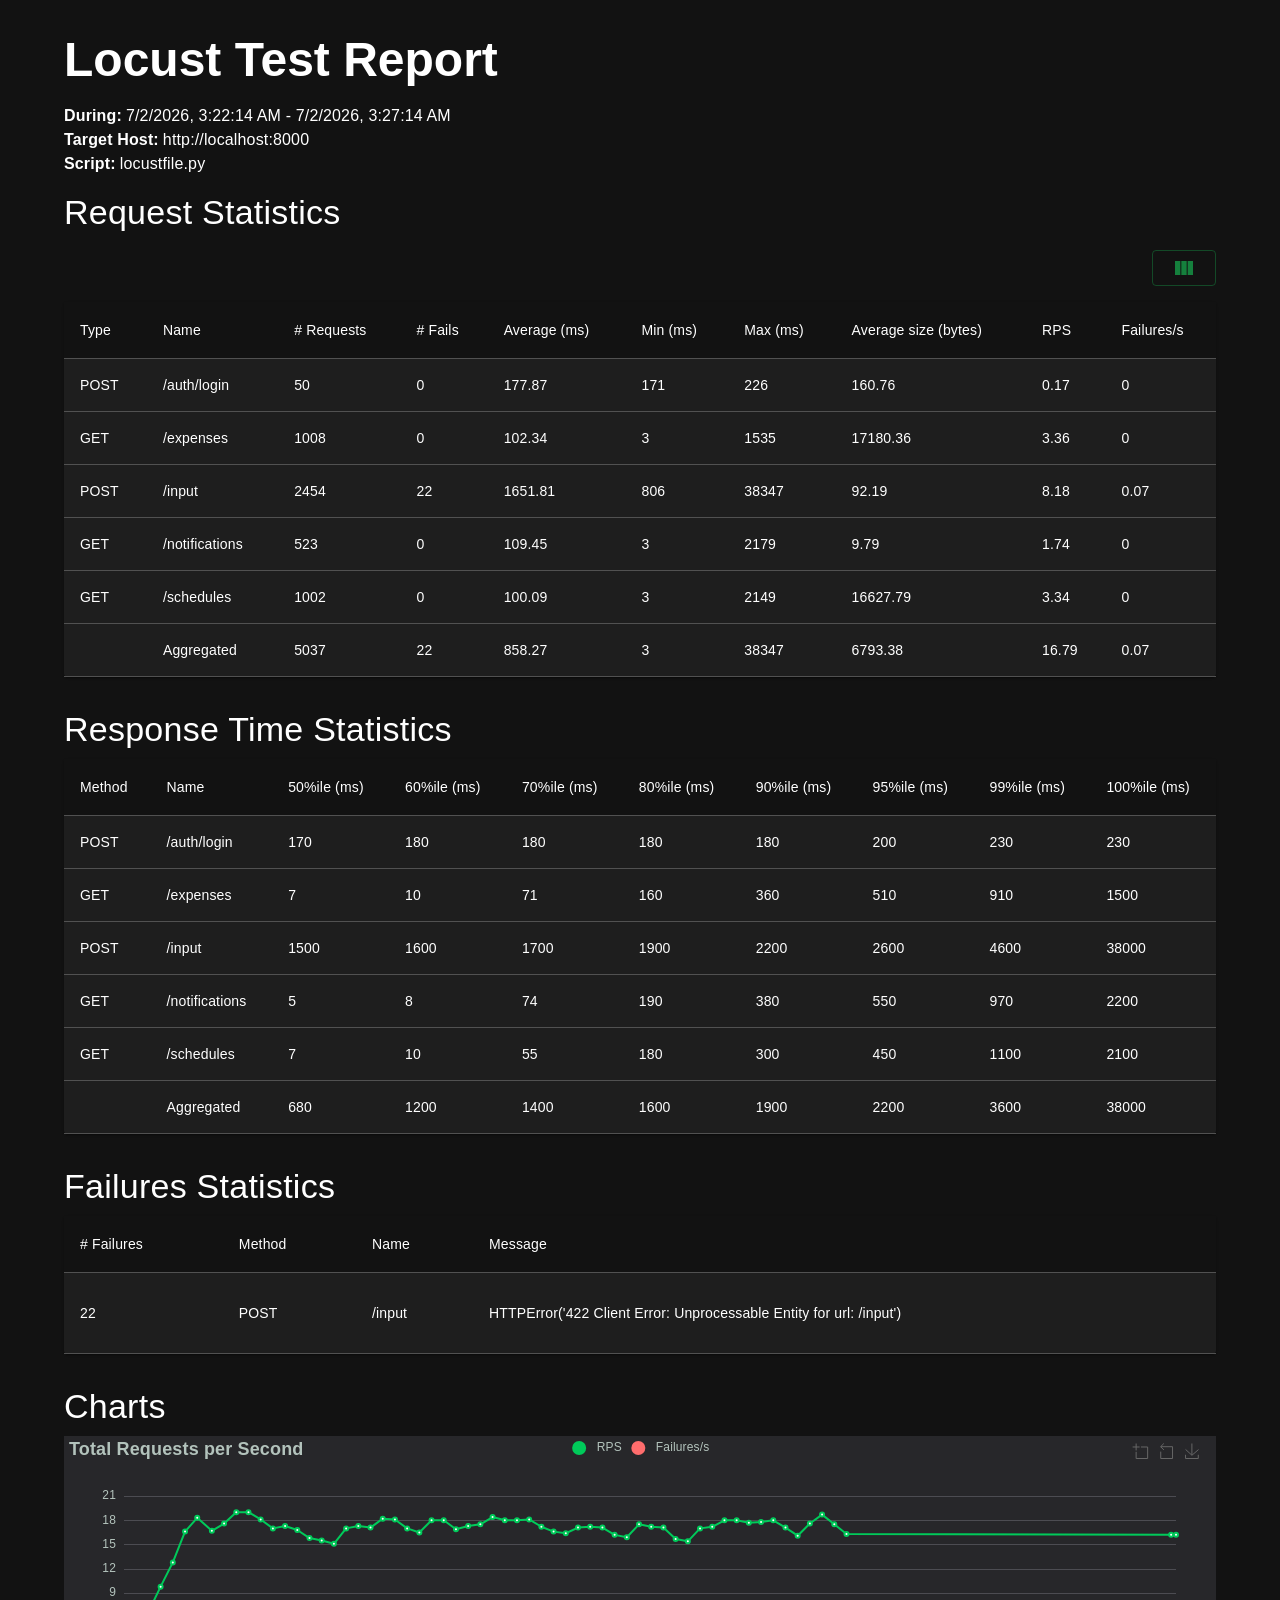
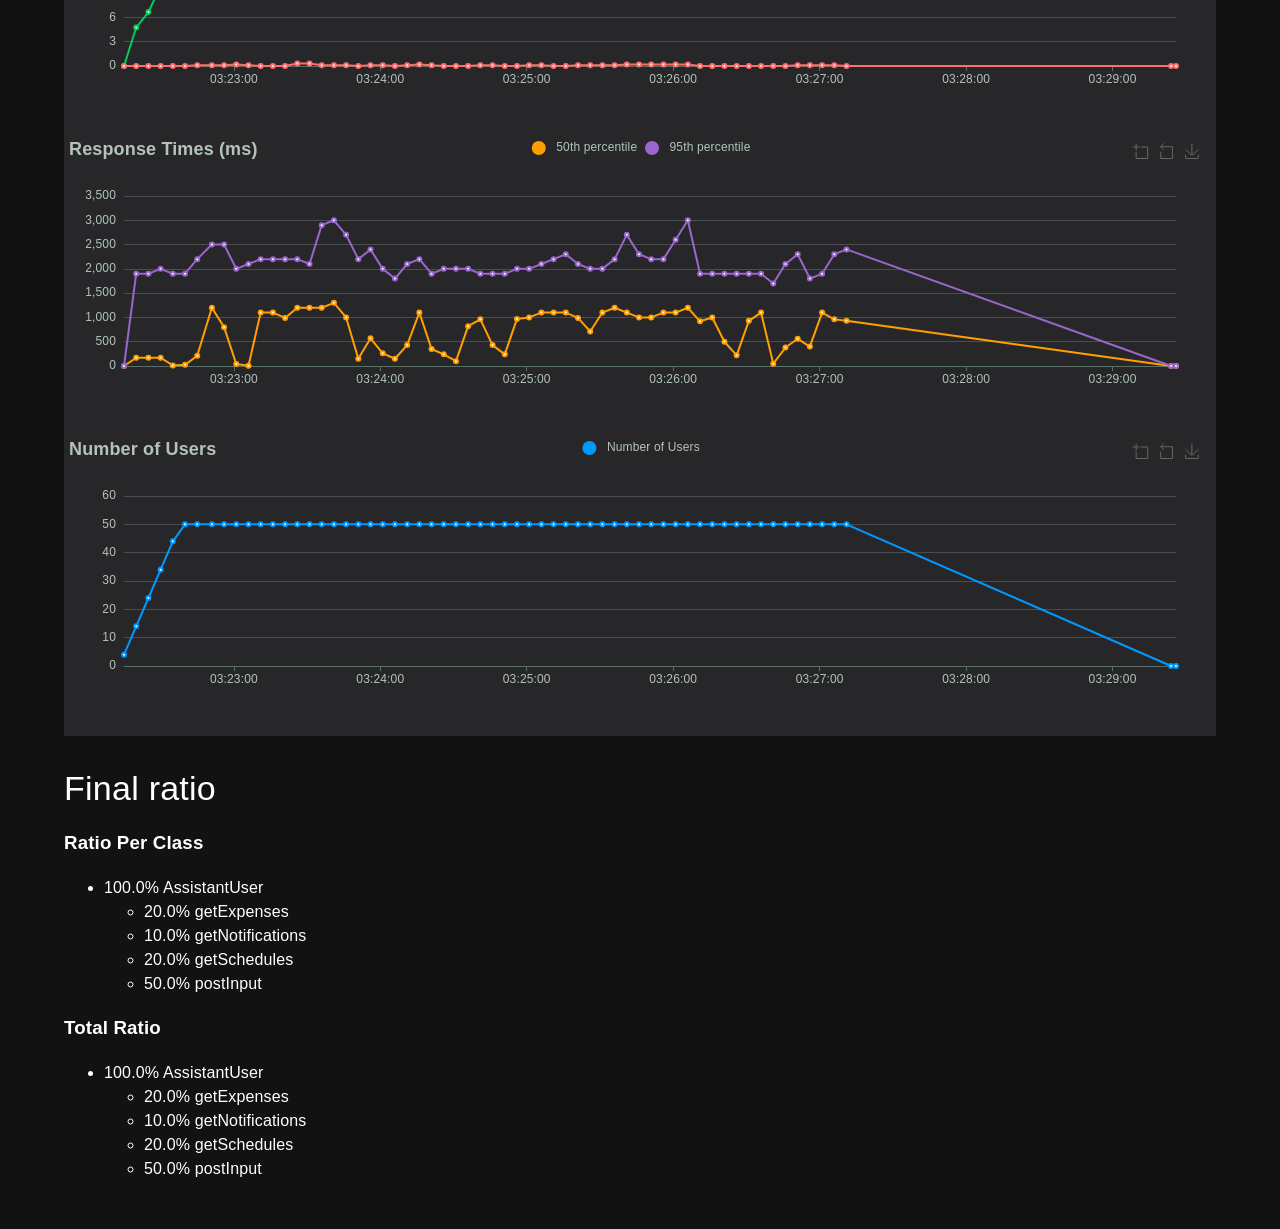
==== loadtest/results/baseline_random/no_cache/report.html @ c5173a6a "test: add baseline_random no_cache results and refactor test structure" ====
<!DOCTYPE html>
<html lang="en">
  
  <head>
    <meta charset="utf-8" />
    <link rel="shortcut icon" href="../../assets/favicon-light.png" media="(prefers-color-scheme: light)">
    <link rel="shortcut icon" href="../../assets/favicon-dark.png" media="(prefers-color-scheme: dark)">
    <meta name="viewport" content="width=device-width, initial-scale=1" />
    <meta name="theme-color" content="#000000" />

    <title>Locust</title>
    <script type="module" crossorigin>function jW(e,t){for(var r=0;r<t.length;r++){const n=t[r];if(typeof n!="string"&&!Array.isArray(n)){for(const i in n)if(i!=="default"&&!(i in e)){const a=Object.getOwnPropertyDescriptor(n,i);a&&Object.defineProperty(e,i,a.get?a:{enumerable:!0,get:()=>n[i]})}}}return Object.freeze(Object.defineProperty(e,Symbol.toStringTag,{value:"Module"}))}(function(){const t=document.createElement("link").relList;if(t&&t.supports&&t.supports("modulepreload"))return;for(const i of document.querySelectorAll('link[rel="modulepreload"]'))n(i);new MutationObserver(i=>{for(const a of i)if(a.type==="childList")for(const o of a.addedNodes)o.tagName==="LINK"&&o.rel==="modulepreload"&&n(o)}).observe(document,{childList:!0,subtree:!0});function r(i){const a={};return i.integrity&&(a.integrity=i.integrity),i.referrerPolicy&&(a.referrerPolicy=i.referrerPolicy),i.crossOrigin==="use-credentials"?a.credentials="include":i.crossOrigin==="anonymous"?a.credentials="omit":a.credentials="same-origin",a}function n(i){if(i.ep)return;i.ep=!0;const a=r(i);fetch(i.href,a)}})();function ym(e){return e&&e.__esModule&&Object.prototype.hasOwnProperty.call(e,"default")?e.default:e}function YW(e){if(e.__esModule)return e;var t=e.default;if(typeof t=="function"){var r=function n(){return this instanceof n?Reflect.construct(t,arguments,this.constructor):t.apply(this,arguments)};r.prototype=t.prototype}else r={};return Object.defineProperty(r,"__esModule",{value:!0}),Object.keys(e).forEach(function(n){var i=Object.getOwnPropertyDescriptor(e,n);Object.defineProperty(r,n,i.get?i:{enumerable:!0,get:function(){return e[n]}})}),r}var Fz={exports:{}},mm={},Vz={exports:{}},je={};/**
 * @license React
 * react.production.min.js
 *
 * Copyright (c) Facebook, Inc. and its affiliates.
 *
 * This source code is licensed under the MIT license found in the
 * LICENSE file in the root directory of this source tree.
 */var Gd=Symbol.for("react.element"),XW=Symbol.for("react.portal"),ZW=Symbol.for("react.fragment"),KW=Symbol.for("react.strict_mode"),qW=Symbol.for("react.profiler"),QW=Symbol.for("react.provider"),JW=Symbol.for("react.context"),e8=Symbol.for("react.forward_ref"),t8=Symbol.for("react.suspense"),r8=Symbol.for("react.memo"),n8=Symbol.for("react.lazy"),kM=Symbol.iterator;function i8(e){return e===null||typeof e!="object"?null:(e=kM&&e[kM]||e["@@iterator"],typeof e=="function"?e:null)}var Gz={isMounted:function(){return!1},enqueueForceUpdate:function(){},enqueueReplaceState:function(){},enqueueSetState:function(){}},$z=Object.assign,Hz={};function zc(e,t,r){this.props=e,this.context=t,this.refs=Hz,this.updater=r||Gz}zc.prototype.isReactComponent={};zc.prototype.setState=function(e,t){if(typeof e!="object"&&typeof e!="function"&&e!=null)throw Error("setState(...): takes an object of state variables to update or a function which returns an object of state variables.");this.updater.enqueueSetState(this,e,t,"setState")};zc.prototype.forceUpdate=function(e){this.updater.enqueueForceUpdate(this,e,"forceUpdate")};function Wz(){}Wz.prototype=zc.prototype;function OC(e,t,r){this.props=e,this.context=t,this.refs=Hz,this.updater=r||Gz}var NC=OC.prototype=new Wz;NC.constructor=OC;$z(NC,zc.prototype);NC.isPureReactComponent=!0;var PM=Array.isArray,Uz=Object.prototype.hasOwnProperty,zC={current:null},jz={key:!0,ref:!0,__self:!0,__source:!0};function Yz(e,t,r){var n,i={},a=null,o=null;if(t!=null)for(n in t.ref!==void 0&&(o=t.ref),t.key!==void 0&&(a=""+t.key),t)Uz.call(t,n)&&!jz.hasOwnProperty(n)&&(i[n]=t[n]);var s=arguments.length-2;if(s===1)i.children=r;else if(1<s){for(var l=Array(s),u=0;u<s;u++)l[u]=arguments[u+2];i.children=l}if(e&&e.defaultProps)for(n in s=e.defaultProps,s)i[n]===void 0&&(i[n]=s[n]);return{$$typeof:Gd,type:e,key:a,ref:o,props:i,_owner:zC.current}}function a8(e,t){return{$$typeof:Gd,type:e.type,key:t,ref:e.ref,props:e.props,_owner:e._owner}}function BC(e){return typeof e=="object"&&e!==null&&e.$$typeof===Gd}function o8(e){var t={"=":"=0",":":"=2"};return"$"+e.replace(/[=:]/g,function(r){return t[r]})}var IM=/\/+/g;function t1(e,t){return typeof e=="object"&&e!==null&&e.key!=null?o8(""+e.key):t.toString(36)}function Zv(e,t,r,n,i){var a=typeof e;(a==="undefined"||a==="boolean")&&(e=null);var o=!1;if(e===null)o=!0;else switch(a){case"string":case"number":o=!0;break;case"object":switch(e.$$typeof){case Gd:case XW:o=!0}}if(o)return o=e,i=i(o),e=n===""?"."+t1(o,0):n,PM(i)?(r="",e!=null&&(r=e.replace(IM,"$&/")+"/"),Zv(i,t,r,"",function(u){return u})):i!=null&&(BC(i)&&(i=a8(i,r+(!i.key||o&&o.key===i.key?"":(""+i.key).replace(IM,"$&/")+"/")+e)),t.push(i)),1;if(o=0,n=n===""?".":n+":",PM(e))for(var s=0;s<e.length;s++){a=e[s];var l=n+t1(a,s);o+=Zv(a,t,r,l,i)}else if(l=i8(e),typeof l=="function")for(e=l.call(e),s=0;!(a=e.next()).done;)a=a.value,l=n+t1(a,s++),o+=Zv(a,t,r,l,i);else if(a==="object")throw t=String(e),Error("Objects are not valid as a React child (found: "+(t==="[object Object]"?"object with keys {"+Object.keys(e).join(", ")+"}":t)+"). If you meant to render a collection of children, use an array instead.");return o}function Sp(e,t,r){if(e==null)return e;var n=[],i=0;return Zv(e,n,"","",function(a){return t.call(r,a,i++)}),n}function s8(e){if(e._status===-1){var t=e._result;t=t(),t.then(function(r){(e._status===0||e._status===-1)&&(e._status=1,e._result=r)},function(r){(e._status===0||e._status===-1)&&(e._status=2,e._result=r)}),e._status===-1&&(e._status=0,e._result=t)}if(e._status===1)return e._result.default;throw e._result}var jr={current:null},Kv={transition:null},l8={ReactCurrentDispatcher:jr,ReactCurrentBatchConfig:Kv,ReactCurrentOwner:zC};function Xz(){throw Error("act(...) is not supported in production builds of React.")}je.Children={map:Sp,forEach:function(e,t,r){Sp(e,function(){t.apply(this,arguments)},r)},count:function(e){var t=0;return Sp(e,function(){t++}),t},toArray:function(e){return Sp(e,function(t){return t})||[]},only:function(e){if(!BC(e))throw Error("React.Children.only expected to receive a single React element child.");return e}};je.Component=zc;je.Fragment=ZW;je.Profiler=qW;je.PureComponent=OC;je.StrictMode=KW;je.Suspense=t8;je.__SECRET_INTERNALS_DO_NOT_USE_OR_YOU_WILL_BE_FIRED=l8;je.act=Xz;je.cloneElement=function(e,t,r){if(e==null)throw Error("React.cloneElement(...): The argument must be a React element, but you passed "+e+".");var n=$z({},e.props),i=e.key,a=e.ref,o=e._owner;if(t!=null){if(t.ref!==void 0&&(a=t.ref,o=zC.current),t.key!==void 0&&(i=""+t.key),e.type&&e.type.defaultProps)var s=e.type.defaultProps;for(l in t)Uz.call(t,l)&&!jz.hasOwnProperty(l)&&(n[l]=t[l]===void 0&&s!==void 0?s[l]:t[l])}var l=arguments.length-2;if(l===1)n.children=r;else if(1<l){s=Array(l);for(var u=0;u<l;u++)s[u]=arguments[u+2];n.children=s}return{$$typeof:Gd,type:e.type,key:i,ref:a,props:n,_owner:o}};je.createContext=function(e){return e={$$typeof:JW,_currentValue:e,_currentValue2:e,_threadCount:0,Provider:null,Consumer:null,_defaultValue:null,_globalName:null},e.Provider={$$typeof:QW,_context:e},e.Consumer=e};je.createElement=Yz;je.createFactory=function(e){var t=Yz.bind(null,e);return t.type=e,t};je.createRef=function(){return{current:null}};je.forwardRef=function(e){return{$$typeof:e8,render:e}};je.isValidElement=BC;je.lazy=function(e){return{$$typeof:n8,_payload:{_status:-1,_result:e},_init:s8}};je.memo=function(e,t){return{$$typeof:r8,type:e,compare:t===void 0?null:t}};je.startTransition=function(e){var t=Kv.transition;Kv.transition={};try{e()}finally{Kv.transition=t}};je.unstable_act=Xz;je.useCallback=function(e,t){return jr.current.useCallback(e,t)};je.useContext=function(e){return jr.current.useContext(e)};je.useDebugValue=function(){};je.useDeferredValue=function(e){return jr.current.useDeferredValue(e)};je.useEffect=function(e,t){return jr.current.useEffect(e,t)};je.useId=function(){return jr.current.useId()};je.useImperativeHandle=function(e,t,r){return jr.current.useImperativeHandle(e,t,r)};je.useInsertionEffect=function(e,t){return jr.current.useInsertionEffect(e,t)};je.useLayoutEffect=function(e,t){return jr.current.useLayoutEffect(e,t)};je.useMemo=function(e,t){return jr.current.useMemo(e,t)};je.useReducer=function(e,t,r){return jr.current.useReducer(e,t,r)};je.useRef=function(e){return jr.current.useRef(e)};je.useState=function(e){return jr.current.useState(e)};je.useSyncExternalStore=function(e,t,r){return jr.current.useSyncExternalStore(e,t,r)};je.useTransition=function(){return jr.current.useTransition()};je.version="18.3.1";Vz.exports=je;var F=Vz.exports;const bi=ym(F),$h=jW({__proto__:null,default:bi},[F]);/**
 * @license React
 * react-jsx-runtime.production.min.js
 *
 * Copyright (c) Facebook, Inc. and its affiliates.
 *
 * This source code is licensed under the MIT license found in the
 * LICENSE file in the root directory of this source tree.
 */var u8=F,c8=Symbol.for("react.element"),f8=Symbol.for("react.fragment"),h8=Object.prototype.hasOwnProperty,d8=u8.__SECRET_INTERNALS_DO_NOT_USE_OR_YOU_WILL_BE_FIRED.ReactCurrentOwner,p8={key:!0,ref:!0,__self:!0,__source:!0};function Zz(e,t,r){var n,i={},a=null,o=null;r!==void 0&&(a=""+r),t.key!==void 0&&(a=""+t.key),t.ref!==void 0&&(o=t.ref);for(n in t)h8.call(t,n)&&!p8.hasOwnProperty(n)&&(i[n]=t[n]);if(e&&e.defaultProps)for(n in t=e.defaultProps,t)i[n]===void 0&&(i[n]=t[n]);return{$$typeof:c8,type:e,key:a,ref:o,props:i,_owner:d8.current}}mm.Fragment=f8;mm.jsx=Zz;mm.jsxs=Zz;Fz.exports=mm;var H=Fz.exports,bS={},Kz={exports:{}},Ln={},qz={exports:{}},Qz={};/**
 * @license React
 * scheduler.production.min.js
 *
 * Copyright (c) Facebook, Inc. and its affiliates.
 *
 * This source code is licensed under the MIT license found in the
 * LICENSE file in the root directory of this source tree.
 */(function(e){function t(O,B){var I=O.length;O.push(B);e:for(;0<I;){var G=I-1>>>1,U=O[G];if(0<i(U,B))O[G]=B,O[I]=U,I=G;else break e}}function r(O){return O.length===0?null:O[0]}function n(O){if(O.length===0)return null;var B=O[0],I=O.pop();if(I!==B){O[0]=I;e:for(var G=0,U=O.length,N=U>>>1;G<N;){var Z=2*(G+1)-1,oe=O[Z],te=Z+1,fe=O[te];if(0>i(oe,I))te<U&&0>i(fe,oe)?(O[G]=fe,O[te]=I,G=te):(O[G]=oe,O[Z]=I,G=Z);else if(te<U&&0>i(fe,I))O[G]=fe,O[te]=I,G=te;else break e}}return B}function i(O,B){var I=O.sortIndex-B.sortIndex;return I!==0?I:O.id-B.id}if(typeof performance=="object"&&typeof performance.now=="function"){var a=performance;e.unstable_now=function(){return a.now()}}else{var o=Date,s=o.now();e.unstable_now=function(){return o.now()-s}}var l=[],u=[],c=1,f=null,h=3,d=!1,p=!1,v=!1,g=typeof setTimeout=="function"?setTimeout:null,y=typeof clearTimeout=="function"?clearTimeout:null,m=typeof setImmediate<"u"?setImmediate:null;typeof navigator<"u"&&navigator.scheduling!==void 0&&navigator.scheduling.isInputPending!==void 0&&navigator.scheduling.isInputPending.bind(navigator.scheduling);function _(O){for(var B=r(u);B!==null;){if(B.callback===null)n(u);else if(B.startTime<=O)n(u),B.sortIndex=B.expirationTime,t(l,B);else break;B=r(u)}}function x(O){if(v=!1,_(O),!p)if(r(l)!==null)p=!0,R(w);else{var B=r(u);B!==null&&z(x,B.startTime-O)}}function w(O,B){p=!1,v&&(v=!1,y(C),C=-1),d=!0;var I=h;try{for(_(B),f=r(l);f!==null&&(!(f.expirationTime>B)||O&&!M());){var G=f.callback;if(typeof G=="function"){f.callback=null,h=f.priorityLevel;var U=G(f.expirationTime<=B);B=e.unstable_now(),typeof U=="function"?f.callback=U:f===r(l)&&n(l),_(B)}else n(l);f=r(l)}if(f!==null)var N=!0;else{var Z=r(u);Z!==null&&z(x,Z.startTime-B),N=!1}return N}finally{f=null,h=I,d=!1}}var S=!1,b=null,C=-1,T=5,A=-1;function M(){return!(e.unstable_now()-A<T)}function k(){if(b!==null){var O=e.unstable_now();A=O;var B=!0;try{B=b(!0,O)}finally{B?P():(S=!1,b=null)}}else S=!1}var P;if(typeof m=="function")P=function(){m(k)};else if(typeof MessageChannel<"u"){var L=new MessageChannel,E=L.port2;L.port1.onmessage=k,P=function(){E.postMessage(null)}}else P=function(){g(k,0)};function R(O){b=O,S||(S=!0,P())}function z(O,B){C=g(function(){O(e.unstable_now())},B)}e.unstable_IdlePriority=5,e.unstable_ImmediatePriority=1,e.unstable_LowPriority=4,e.unstable_NormalPriority=3,e.unstable_Profiling=null,e.unstable_UserBlockingPriority=2,e.unstable_cancelCallback=function(O){O.callback=null},e.unstable_continueExecution=function(){p||d||(p=!0,R(w))},e.unstable_forceFrameRate=function(O){0>O||125<O?console.error("forceFrameRate takes a positive int between 0 and 125, forcing frame rates higher than 125 fps is not supported"):T=0<O?Math.floor(1e3/O):5},e.unstable_getCurrentPriorityLevel=function(){return h},e.unstable_getFirstCallbackNode=function(){return r(l)},e.unstable_next=function(O){switch(h){case 1:case 2:case 3:var B=3;break;default:B=h}var I=h;h=B;try{return O()}finally{h=I}},e.unstable_pauseExecution=function(){},e.unstable_requestPaint=function(){},e.unstable_runWithPriority=function(O,B){switch(O){case 1:case 2:case 3:case 4:case 5:break;default:O=3}var I=h;h=O;try{return B()}finally{h=I}},e.unstable_scheduleCallback=function(O,B,I){var G=e.unstable_now();switch(typeof I=="object"&&I!==null?(I=I.delay,I=typeof I=="number"&&0<I?G+I:G):I=G,O){case 1:var U=-1;break;case 2:U=250;break;case 5:U=1073741823;break;case 4:U=1e4;break;default:U=5e3}return U=I+U,O={id:c++,callback:B,priorityLevel:O,startTime:I,expirationTime:U,sortIndex:-1},I>G?(O.sortIndex=I,t(u,O),r(l)===null&&O===r(u)&&(v?(y(C),C=-1):v=!0,z(x,I-G))):(O.sortIndex=U,t(l,O),p||d||(p=!0,R(w))),O},e.unstable_shouldYield=M,e.unstable_wrapCallback=function(O){var B=h;return function(){var I=h;h=B;try{return O.apply(this,arguments)}finally{h=I}}}})(Qz);qz.exports=Qz;var v8=qz.exports;/**
 * @license React
 * react-dom.production.min.js
 *
 * Copyright (c) Facebook, Inc. and its affiliates.
 *
 * This source code is licensed under the MIT license found in the
 * LICENSE file in the root directory of this source tree.
 */var g8=F,Pn=v8;function Q(e){for(var t="https://reactjs.org/docs/error-decoder.html?invariant="+e,r=1;r<arguments.length;r++)t+="&args[]="+encodeURIComponent(arguments[r]);return"Minified React error #"+e+"; visit "+t+" for the full message or use the non-minified dev environment for full errors and additional helpful warnings."}var Jz=new Set,Hh={};function Vl(e,t){dc(e,t),dc(e+"Capture",t)}function dc(e,t){for(Hh[e]=t,e=0;e<t.length;e++)Jz.add(t[e])}var Ha=!(typeof window>"u"||typeof window.document>"u"||typeof window.document.createElement>"u"),CS=Object.prototype.hasOwnProperty,y8=/^[:A-Z_a-z\u00C0-\u00D6\u00D8-\u00F6\u00F8-\u02FF\u0370-\u037D\u037F-\u1FFF\u200C-\u200D\u2070-\u218F\u2C00-\u2FEF\u3001-\uD7FF\uF900-\uFDCF\uFDF0-\uFFFD][:A-Z_a-z\u00C0-\u00D6\u00D8-\u00F6\u00F8-\u02FF\u0370-\u037D\u037F-\u1FFF\u200C-\u200D\u2070-\u218F\u2C00-\u2FEF\u3001-\uD7FF\uF900-\uFDCF\uFDF0-\uFFFD\-.0-9\u00B7\u0300-\u036F\u203F-\u2040]*$/,EM={},LM={};function m8(e){return CS.call(LM,e)?!0:CS.call(EM,e)?!1:y8.test(e)?LM[e]=!0:(EM[e]=!0,!1)}function _8(e,t,r,n){if(r!==null&&r.type===0)return!1;switch(typeof t){case"function":case"symbol":return!0;case"boolean":return n?!1:r!==null?!r.acceptsBooleans:(e=e.toLowerCase().slice(0,5),e!=="data-"&&e!=="aria-");default:return!1}}function x8(e,t,r,n){if(t===null||typeof t>"u"||_8(e,t,r,n))return!0;if(n)return!1;if(r!==null)switch(r.type){case 3:return!t;case 4:return t===!1;case 5:return isNaN(t);case 6:return isNaN(t)||1>t}return!1}function Yr(e,t,r,n,i,a,o){this.acceptsBooleans=t===2||t===3||t===4,this.attributeName=n,this.attributeNamespace=i,this.mustUseProperty=r,this.propertyName=e,this.type=t,this.sanitizeURL=a,this.removeEmptyString=o}var mr={};"children dangerouslySetInnerHTML defaultValue defaultChecked innerHTML suppressContentEditableWarning suppressHydrationWarning style".split(" ").forEach(function(e){mr[e]=new Yr(e,0,!1,e,null,!1,!1)});[["acceptCharset","accept-charset"],["className","class"],["htmlFor","for"],["httpEquiv","http-equiv"]].forEach(function(e){var t=e[0];mr[t]=new Yr(t,1,!1,e[1],null,!1,!1)});["contentEditable","draggable","spellCheck","value"].forEach(function(e){mr[e]=new Yr(e,2,!1,e.toLowerCase(),null,!1,!1)});["autoReverse","externalResourcesRequired","focusable","preserveAlpha"].forEach(function(e){mr[e]=new Yr(e,2,!1,e,null,!1,!1)});"allowFullScreen async autoFocus autoPlay controls default defer disabled disablePictureInPicture disableRemotePlayback formNoValidate hidden loop noModule noValidate open playsInline readOnly required reversed scoped seamless itemScope".split(" ").forEach(function(e){mr[e]=new Yr(e,3,!1,e.toLowerCase(),null,!1,!1)});["checked","multiple","muted","selected"].forEach(function(e){mr[e]=new Yr(e,3,!0,e,null,!1,!1)});["capture","download"].forEach(function(e){mr[e]=new Yr(e,4,!1,e,null,!1,!1)});["cols","rows","size","span"].forEach(function(e){mr[e]=new Yr(e,6,!1,e,null,!1,!1)});["rowSpan","start"].forEach(function(e){mr[e]=new Yr(e,5,!1,e.toLowerCase(),null,!1,!1)});var FC=/[\-:]([a-z])/g;function VC(e){return e[1].toUpperCase()}"accent-height alignment-baseline arabic-form baseline-shift cap-height clip-path clip-rule color-interpolation color-interpolation-filters color-profile color-rendering dominant-baseline enable-background fill-opacity fill-rule flood-color flood-opacity font-family font-size font-size-adjust font-stretch font-style font-variant font-weight glyph-name glyph-orientation-horizontal glyph-orientation-vertical horiz-adv-x horiz-origin-x image-rendering letter-spacing lighting-color marker-end marker-mid marker-start overline-position overline-thickness paint-order panose-1 pointer-events rendering-intent shape-rendering stop-color stop-opacity strikethrough-position strikethrough-thickness stroke-dasharray stroke-dashoffset stroke-linecap stroke-linejoin stroke-miterlimit stroke-opacity stroke-width text-anchor text-decoration text-rendering underline-position underline-thickness unicode-bidi unicode-range units-per-em v-alphabetic v-hanging v-ideographic v-mathematical vector-effect vert-adv-y vert-origin-x vert-origin-y word-spacing writing-mode xmlns:xlink x-height".split(" ").forEach(function(e){var t=e.replace(FC,VC);mr[t]=new Yr(t,1,!1,e,null,!1,!1)});"xlink:actuate xlink:arcrole xlink:role xlink:show xlink:title xlink:type".split(" ").forEach(function(e){var t=e.replace(FC,VC);mr[t]=new Yr(t,1,!1,e,"http://www.w3.org/1999/xlink",!1,!1)});["xml:base","xml:lang","xml:space"].forEach(function(e){var t=e.replace(FC,VC);mr[t]=new Yr(t,1,!1,e,"http://www.w3.org/XML/1998/namespace",!1,!1)});["tabIndex","crossOrigin"].forEach(function(e){mr[e]=new Yr(e,1,!1,e.toLowerCase(),null,!1,!1)});mr.xlinkHref=new Yr("xlinkHref",1,!1,"xlink:href","http://www.w3.org/1999/xlink",!0,!1);["src","href","action","formAction"].forEach(function(e){mr[e]=new Yr(e,1,!1,e.toLowerCase(),null,!0,!0)});function GC(e,t,r,n){var i=mr.hasOwnProperty(t)?mr[t]:null;(i!==null?i.type!==0:n||!(2<t.length)||t[0]!=="o"&&t[0]!=="O"||t[1]!=="n"&&t[1]!=="N")&&(x8(t,r,i,n)&&(r=null),n||i===null?m8(t)&&(r===null?e.removeAttribute(t):e.setAttribute(t,""+r)):i.mustUseProperty?e[i.propertyName]=r===null?i.type===3?!1:"":r:(t=i.attributeName,n=i.attributeNamespace,r===null?e.removeAttribute(t):(i=i.type,r=i===3||i===4&&r===!0?"":""+r,n?e.setAttributeNS(n,t,r):e.setAttribute(t,r))))}var ro=g8.__SECRET_INTERNALS_DO_NOT_USE_OR_YOU_WILL_BE_FIRED,wp=Symbol.for("react.element"),Ru=Symbol.for("react.portal"),Ou=Symbol.for("react.fragment"),$C=Symbol.for("react.strict_mode"),TS=Symbol.for("react.profiler"),e5=Symbol.for("react.provider"),t5=Symbol.for("react.context"),HC=Symbol.for("react.forward_ref"),AS=Symbol.for("react.suspense"),MS=Symbol.for("react.suspense_list"),WC=Symbol.for("react.memo"),xo=Symbol.for("react.lazy"),r5=Symbol.for("react.offscreen"),RM=Symbol.iterator;function lf(e){return e===null||typeof e!="object"?null:(e=RM&&e[RM]||e["@@iterator"],typeof e=="function"?e:null)}var Dt=Object.assign,r1;function Zf(e){if(r1===void 0)try{throw Error()}catch(r){var t=r.stack.trim().match(/\n( *(at )?)/);r1=t&&t[1]||""}return`
`+r1+e}var n1=!1;function i1(e,t){if(!e||n1)return"";n1=!0;var r=Error.prepareStackTrace;Error.prepareStackTrace=void 0;try{if(t)if(t=function(){throw Error()},Object.defineProperty(t.prototype,"props",{set:function(){throw Error()}}),typeof Reflect=="object"&&Reflect.construct){try{Reflect.construct(t,[])}catch(u){var n=u}Reflect.construct(e,[],t)}else{try{t.call()}catch(u){n=u}e.call(t.prototype)}else{try{throw Error()}catch(u){n=u}e()}}catch(u){if(u&&n&&typeof u.stack=="string"){for(var i=u.stack.split(`
`),a=n.stack.split(`
`),o=i.length-1,s=a.length-1;1<=o&&0<=s&&i[o]!==a[s];)s--;for(;1<=o&&0<=s;o--,s--)if(i[o]!==a[s]){if(o!==1||s!==1)do if(o--,s--,0>s||i[o]!==a[s]){var l=`
`+i[o].replace(" at new "," at ");return e.displayName&&l.includes("<anonymous>")&&(l=l.replace("<anonymous>",e.displayName)),l}while(1<=o&&0<=s);break}}}finally{n1=!1,Error.prepareStackTrace=r}return(e=e?e.displayName||e.name:"")?Zf(e):""}function S8(e){switch(e.tag){case 5:return Zf(e.type);case 16:return Zf("Lazy");case 13:return Zf("Suspense");case 19:return Zf("SuspenseList");case 0:case 2:case 15:return e=i1(e.type,!1),e;case 11:return e=i1(e.type.render,!1),e;case 1:return e=i1(e.type,!0),e;default:return""}}function DS(e){if(e==null)return null;if(typeof e=="function")return e.displayName||e.name||null;if(typeof e=="string")return e;switch(e){case Ou:return"Fragment";case Ru:return"Portal";case TS:return"Profiler";case $C:return"StrictMode";case AS:return"Suspense";case MS:return"SuspenseList"}if(typeof e=="object")switch(e.$$typeof){case t5:return(e.displayName||"Context")+".Consumer";case e5:return(e._context.displayName||"Context")+".Provider";case HC:var t=e.render;return e=e.displayName,e||(e=t.displayName||t.name||"",e=e!==""?"ForwardRef("+e+")":"ForwardRef"),e;case WC:return t=e.displayName||null,t!==null?t:DS(e.type)||"Memo";case xo:t=e._payload,e=e._init;try{return DS(e(t))}catch{}}return null}function w8(e){var t=e.type;switch(e.tag){case 24:return"Cache";case 9:return(t.displayName||"Context")+".Consumer";case 10:return(t._context.displayName||"Context")+".Provider";case 18:return"DehydratedFragment";case 11:return e=t.render,e=e.displayName||e.name||"",t.displayName||(e!==""?"ForwardRef("+e+")":"ForwardRef");case 7:return"Fragment";case 5:return t;case 4:return"Portal";case 3:return"Root";case 6:return"Text";case 16:return DS(t);case 8:return t===$C?"StrictMode":"Mode";case 22:return"Offscreen";case 12:return"Profiler";case 21:return"Scope";case 13:return"Suspense";case 19:return"SuspenseList";case 25:return"TracingMarker";case 1:case 0:case 17:case 2:case 14:case 15:if(typeof t=="function")return t.displayName||t.name||null;if(typeof t=="string")return t}return null}function Zo(e){switch(typeof e){case"boolean":case"number":case"string":case"undefined":return e;case"object":return e;default:return""}}function n5(e){var t=e.type;return(e=e.nodeName)&&e.toLowerCase()==="input"&&(t==="checkbox"||t==="radio")}function b8(e){var t=n5(e)?"checked":"value",r=Object.getOwnPropertyDescriptor(e.constructor.prototype,t),n=""+e[t];if(!e.hasOwnProperty(t)&&typeof r<"u"&&typeof r.get=="function"&&typeof r.set=="function"){var i=r.get,a=r.set;return Object.defineProperty(e,t,{configurable:!0,get:function(){return i.call(this)},set:function(o){n=""+o,a.call(this,o)}}),Object.defineProperty(e,t,{enumerable:r.enumerable}),{getValue:function(){return n},setValue:function(o){n=""+o},stopTracking:function(){e._valueTracker=null,delete e[t]}}}}function bp(e){e._valueTracker||(e._valueTracker=b8(e))}function i5(e){if(!e)return!1;var t=e._valueTracker;if(!t)return!0;var r=t.getValue(),n="";return e&&(n=n5(e)?e.checked?"true":"false":e.value),e=n,e!==r?(t.setValue(e),!0):!1}function Rg(e){if(e=e||(typeof document<"u"?document:void 0),typeof e>"u")return null;try{return e.activeElement||e.body}catch{return e.body}}function kS(e,t){var r=t.checked;return Dt({},t,{defaultChecked:void 0,defaultValue:void 0,value:void 0,checked:r??e._wrapperState.initialChecked})}function OM(e,t){var r=t.defaultValue==null?"":t.defaultValue,n=t.checked!=null?t.checked:t.defaultChecked;r=Zo(t.value!=null?t.value:r),e._wrapperState={initialChecked:n,initialValue:r,controlled:t.type==="checkbox"||t.type==="radio"?t.checked!=null:t.value!=null}}function a5(e,t){t=t.checked,t!=null&&GC(e,"checked",t,!1)}function PS(e,t){a5(e,t);var r=Zo(t.value),n=t.type;if(r!=null)n==="number"?(r===0&&e.value===""||e.value!=r)&&(e.value=""+r):e.value!==""+r&&(e.value=""+r);else if(n==="submit"||n==="reset"){e.removeAttribute("value");return}t.hasOwnProperty("value")?IS(e,t.type,r):t.hasOwnProperty("defaultValue")&&IS(e,t.type,Zo(t.defaultValue)),t.checked==null&&t.defaultChecked!=null&&(e.defaultChecked=!!t.defaultChecked)}function NM(e,t,r){if(t.hasOwnProperty("value")||t.hasOwnProperty("defaultValue")){var n=t.type;if(!(n!=="submit"&&n!=="reset"||t.value!==void 0&&t.value!==null))return;t=""+e._wrapperState.initialValue,r||t===e.value||(e.value=t),e.defaultValue=t}r=e.name,r!==""&&(e.name=""),e.defaultChecked=!!e._wrapperState.initialChecked,r!==""&&(e.name=r)}function IS(e,t,r){(t!=="number"||Rg(e.ownerDocument)!==e)&&(r==null?e.defaultValue=""+e._wrapperState.initialValue:e.defaultValue!==""+r&&(e.defaultValue=""+r))}var Kf=Array.isArray;function Ku(e,t,r,n){if(e=e.options,t){t={};for(var i=0;i<r.length;i++)t["$"+r[i]]=!0;for(r=0;r<e.length;r++)i=t.hasOwnProperty("$"+e[r].value),e[r].selected!==i&&(e[r].selected=i),i&&n&&(e[r].defaultSelected=!0)}else{for(r=""+Zo(r),t=null,i=0;i<e.length;i++){if(e[i].value===r){e[i].selected=!0,n&&(e[i].defaultSelected=!0);return}t!==null||e[i].disabled||(t=e[i])}t!==null&&(t.selected=!0)}}function ES(e,t){if(t.dangerouslySetInnerHTML!=null)throw Error(Q(91));return Dt({},t,{value:void 0,defaultValue:void 0,children:""+e._wrapperState.initialValue})}function zM(e,t){var r=t.value;if(r==null){if(r=t.children,t=t.defaultValue,r!=null){if(t!=null)throw Error(Q(92));if(Kf(r)){if(1<r.length)throw Error(Q(93));r=r[0]}t=r}t==null&&(t=""),r=t}e._wrapperState={initialValue:Zo(r)}}function o5(e,t){var r=Zo(t.value),n=Zo(t.defaultValue);r!=null&&(r=""+r,r!==e.value&&(e.value=r),t.defaultValue==null&&e.defaultValue!==r&&(e.defaultValue=r)),n!=null&&(e.defaultValue=""+n)}function BM(e){var t=e.textContent;t===e._wrapperState.initialValue&&t!==""&&t!==null&&(e.value=t)}function s5(e){switch(e){case"svg":return"http://www.w3.org/2000/svg";case"math":return"http://www.w3.org/1998/Math/MathML";default:return"http://www.w3.org/1999/xhtml"}}function LS(e,t){return e==null||e==="http://www.w3.org/1999/xhtml"?s5(t):e==="http://www.w3.org/2000/svg"&&t==="foreignObject"?"http://www.w3.org/1999/xhtml":e}var Cp,l5=function(e){return typeof MSApp<"u"&&MSApp.execUnsafeLocalFunction?function(t,r,n,i){MSApp.execUnsafeLocalFunction(function(){return e(t,r,n,i)})}:e}(function(e,t){if(e.namespaceURI!=="http://www.w3.org/2000/svg"||"innerHTML"in e)e.innerHTML=t;else{for(Cp=Cp||document.createElement("div"),Cp.innerHTML="<svg>"+t.valueOf().toString()+"</svg>",t=Cp.firstChild;e.firstChild;)e.removeChild(e.firstChild);for(;t.firstChild;)e.appendChild(t.firstChild)}});function Wh(e,t){if(t){var r=e.firstChild;if(r&&r===e.lastChild&&r.nodeType===3){r.nodeValue=t;return}}e.textContent=t}var ph={animationIterationCount:!0,aspectRatio:!0,borderImageOutset:!0,borderImageSlice:!0,borderImageWidth:!0,boxFlex:!0,boxFlexGroup:!0,boxOrdinalGroup:!0,columnCount:!0,columns:!0,flex:!0,flexGrow:!0,flexPositive:!0,flexShrink:!0,flexNegative:!0,flexOrder:!0,gridArea:!0,gridRow:!0,gridRowEnd:!0,gridRowSpan:!0,gridRowStart:!0,gridColumn:!0,gridColumnEnd:!0,gridColumnSpan:!0,gridColumnStart:!0,fontWeight:!0,lineClamp:!0,lineHeight:!0,opacity:!0,order:!0,orphans:!0,tabSize:!0,widows:!0,zIndex:!0,zoom:!0,fillOpacity:!0,floodOpacity:!0,stopOpacity:!0,strokeDasharray:!0,strokeDashoffset:!0,strokeMiterlimit:!0,strokeOpacity:!0,strokeWidth:!0},C8=["Webkit","ms","Moz","O"];Object.keys(ph).forEach(function(e){C8.forEach(function(t){t=t+e.charAt(0).toUpperCase()+e.substring(1),ph[t]=ph[e]})});function u5(e,t,r){return t==null||typeof t=="boolean"||t===""?"":r||typeof t!="number"||t===0||ph.hasOwnProperty(e)&&ph[e]?(""+t).trim():t+"px"}function c5(e,t){e=e.style;for(var r in t)if(t.hasOwnProperty(r)){var n=r.indexOf("--")===0,i=u5(r,t[r],n);r==="float"&&(r="cssFloat"),n?e.setProperty(r,i):e[r]=i}}var T8=Dt({menuitem:!0},{area:!0,base:!0,br:!0,col:!0,embed:!0,hr:!0,img:!0,input:!0,keygen:!0,link:!0,meta:!0,param:!0,source:!0,track:!0,wbr:!0});function RS(e,t){if(t){if(T8[e]&&(t.children!=null||t.dangerouslySetInnerHTML!=null))throw Error(Q(137,e));if(t.dangerouslySetInnerHTML!=null){if(t.children!=null)throw Error(Q(60));if(typeof t.dangerouslySetInnerHTML!="object"||!("__html"in t.dangerouslySetInnerHTML))throw Error(Q(61))}if(t.style!=null&&typeof t.style!="object")throw Error(Q(62))}}function OS(e,t){if(e.indexOf("-")===-1)return typeof t.is=="string";switch(e){case"annotation-xml":case"color-profile":case"font-face":case"font-face-src":case"font-face-uri":case"font-face-format":case"font-face-name":case"missing-glyph":return!1;default:return!0}}var NS=null;function UC(e){return e=e.target||e.srcElement||window,e.correspondingUseElement&&(e=e.correspondingUseElement),e.nodeType===3?e.parentNode:e}var zS=null,qu=null,Qu=null;function FM(e){if(e=Wd(e)){if(typeof zS!="function")throw Error(Q(280));var t=e.stateNode;t&&(t=bm(t),zS(e.stateNode,e.type,t))}}function f5(e){qu?Qu?Qu.push(e):Qu=[e]:qu=e}function h5(){if(qu){var e=qu,t=Qu;if(Qu=qu=null,FM(e),t)for(e=0;e<t.length;e++)FM(t[e])}}function d5(e,t){return e(t)}function p5(){}var a1=!1;function v5(e,t,r){if(a1)return e(t,r);a1=!0;try{return d5(e,t,r)}finally{a1=!1,(qu!==null||Qu!==null)&&(p5(),h5())}}function Uh(e,t){var r=e.stateNode;if(r===null)return null;var n=bm(r);if(n===null)return null;r=n[t];e:switch(t){case"onClick":case"onClickCapture":case"onDoubleClick":case"onDoubleClickCapture":case"onMouseDown":case"onMouseDownCapture":case"onMouseMove":case"onMouseMoveCapture":case"onMouseUp":case"onMouseUpCapture":case"onMouseEnter":(n=!n.disabled)||(e=e.type,n=!(e==="button"||e==="input"||e==="select"||e==="textarea")),e=!n;break e;default:e=!1}if(e)return null;if(r&&typeof r!="function")throw Error(Q(231,t,typeof r));return r}var BS=!1;if(Ha)try{var uf={};Object.defineProperty(uf,"passive",{get:function(){BS=!0}}),window.addEventListener("test",uf,uf),window.removeEventListener("test",uf,uf)}catch{BS=!1}function A8(e,t,r,n,i,a,o,s,l){var u=Array.prototype.slice.call(arguments,3);try{t.apply(r,u)}catch(c){this.onError(c)}}var vh=!1,Og=null,Ng=!1,FS=null,M8={onError:function(e){vh=!0,Og=e}};function D8(e,t,r,n,i,a,o,s,l){vh=!1,Og=null,A8.apply(M8,arguments)}function k8(e,t,r,n,i,a,o,s,l){if(D8.apply(this,arguments),vh){if(vh){var u=Og;vh=!1,Og=null}else throw Error(Q(198));Ng||(Ng=!0,FS=u)}}function Gl(e){var t=e,r=e;if(e.alternate)for(;t.return;)t=t.return;else{e=t;do t=e,t.flags&4098&&(r=t.return),e=t.return;while(e)}return t.tag===3?r:null}function g5(e){if(e.tag===13){var t=e.memoizedState;if(t===null&&(e=e.alternate,e!==null&&(t=e.memoizedState)),t!==null)return t.dehydrated}return null}function VM(e){if(Gl(e)!==e)throw Error(Q(188))}function P8(e){var t=e.alternate;if(!t){if(t=Gl(e),t===null)throw Error(Q(188));return t!==e?null:e}for(var r=e,n=t;;){var i=r.return;if(i===null)break;var a=i.alternate;if(a===null){if(n=i.return,n!==null){r=n;continue}break}if(i.child===a.child){for(a=i.child;a;){if(a===r)return VM(i),e;if(a===n)return VM(i),t;a=a.sibling}throw Error(Q(188))}if(r.return!==n.return)r=i,n=a;else{for(var o=!1,s=i.child;s;){if(s===r){o=!0,r=i,n=a;break}if(s===n){o=!0,n=i,r=a;break}s=s.sibling}if(!o){for(s=a.child;s;){if(s===r){o=!0,r=a,n=i;break}if(s===n){o=!0,n=a,r=i;break}s=s.sibling}if(!o)throw Error(Q(189))}}if(r.alternate!==n)throw Error(Q(190))}if(r.tag!==3)throw Error(Q(188));return r.stateNode.current===r?e:t}function y5(e){return e=P8(e),e!==null?m5(e):null}function m5(e){if(e.tag===5||e.tag===6)return e;for(e=e.child;e!==null;){var t=m5(e);if(t!==null)return t;e=e.sibling}return null}var _5=Pn.unstable_scheduleCallback,GM=Pn.unstable_cancelCallback,I8=Pn.unstable_shouldYield,E8=Pn.unstable_requestPaint,Ft=Pn.unstable_now,L8=Pn.unstable_getCurrentPriorityLevel,jC=Pn.unstable_ImmediatePriority,x5=Pn.unstable_UserBlockingPriority,zg=Pn.unstable_NormalPriority,R8=Pn.unstable_LowPriority,S5=Pn.unstable_IdlePriority,_m=null,la=null;function O8(e){if(la&&typeof la.onCommitFiberRoot=="function")try{la.onCommitFiberRoot(_m,e,void 0,(e.current.flags&128)===128)}catch{}}var Ai=Math.clz32?Math.clz32:B8,N8=Math.log,z8=Math.LN2;function B8(e){return e>>>=0,e===0?32:31-(N8(e)/z8|0)|0}var Tp=64,Ap=4194304;function qf(e){switch(e&-e){case 1:return 1;case 2:return 2;case 4:return 4;case 8:return 8;case 16:return 16;case 32:return 32;case 64:case 128:case 256:case 512:case 1024:case 2048:case 4096:case 8192:case 16384:case 32768:case 65536:case 131072:case 262144:case 524288:case 1048576:case 2097152:return e&4194240;case 4194304:case 8388608:case 16777216:case 33554432:case 67108864:return e&130023424;case 134217728:return 134217728;case 268435456:return 268435456;case 536870912:return 536870912;case 1073741824:return 1073741824;default:return e}}function Bg(e,t){var r=e.pendingLanes;if(r===0)return 0;var n=0,i=e.suspendedLanes,a=e.pingedLanes,o=r&268435455;if(o!==0){var s=o&~i;s!==0?n=qf(s):(a&=o,a!==0&&(n=qf(a)))}else o=r&~i,o!==0?n=qf(o):a!==0&&(n=qf(a));if(n===0)return 0;if(t!==0&&t!==n&&!(t&i)&&(i=n&-n,a=t&-t,i>=a||i===16&&(a&4194240)!==0))return t;if(n&4&&(n|=r&16),t=e.entangledLanes,t!==0)for(e=e.entanglements,t&=n;0<t;)r=31-Ai(t),i=1<<r,n|=e[r],t&=~i;return n}function F8(e,t){switch(e){case 1:case 2:case 4:return t+250;case 8:case 16:case 32:case 64:case 128:case 256:case 512:case 1024:case 2048:case 4096:case 8192:case 16384:case 32768:case 65536:case 131072:case 262144:case 524288:case 1048576:case 2097152:return t+5e3;case 4194304:case 8388608:case 16777216:case 33554432:case 67108864:return-1;case 134217728:case 268435456:case 536870912:case 1073741824:return-1;default:return-1}}function V8(e,t){for(var r=e.suspendedLanes,n=e.pingedLanes,i=e.expirationTimes,a=e.pendingLanes;0<a;){var o=31-Ai(a),s=1<<o,l=i[o];l===-1?(!(s&r)||s&n)&&(i[o]=F8(s,t)):l<=t&&(e.expiredLanes|=s),a&=~s}}function VS(e){return e=e.pendingLanes&-1073741825,e!==0?e:e&1073741824?1073741824:0}function w5(){var e=Tp;return Tp<<=1,!(Tp&4194240)&&(Tp=64),e}function o1(e){for(var t=[],r=0;31>r;r++)t.push(e);return t}function $d(e,t,r){e.pendingLanes|=t,t!==536870912&&(e.suspendedLanes=0,e.pingedLanes=0),e=e.eventTimes,t=31-Ai(t),e[t]=r}function G8(e,t){var r=e.pendingLanes&~t;e.pendingLanes=t,e.suspendedLanes=0,e.pingedLanes=0,e.expiredLanes&=t,e.mutableReadLanes&=t,e.entangledLanes&=t,t=e.entanglements;var n=e.eventTimes;for(e=e.expirationTimes;0<r;){var i=31-Ai(r),a=1<<i;t[i]=0,n[i]=-1,e[i]=-1,r&=~a}}function YC(e,t){var r=e.entangledLanes|=t;for(e=e.entanglements;r;){var n=31-Ai(r),i=1<<n;i&t|e[n]&t&&(e[n]|=t),r&=~i}}var ct=0;function b5(e){return e&=-e,1<e?4<e?e&268435455?16:536870912:4:1}var C5,XC,T5,A5,M5,GS=!1,Mp=[],zo=null,Bo=null,Fo=null,jh=new Map,Yh=new Map,Co=[],$8="mousedown mouseup touchcancel touchend touchstart auxclick dblclick pointercancel pointerdown pointerup dragend dragstart drop compositionend compositionstart keydown keypress keyup input textInput copy cut paste click change contextmenu reset submit".split(" ");function $M(e,t){switch(e){case"focusin":case"focusout":zo=null;break;case"dragenter":case"dragleave":Bo=null;break;case"mouseover":case"mouseout":Fo=null;break;case"pointerover":case"pointerout":jh.delete(t.pointerId);break;case"gotpointercapture":case"lostpointercapture":Yh.delete(t.pointerId)}}function cf(e,t,r,n,i,a){return e===null||e.nativeEvent!==a?(e={blockedOn:t,domEventName:r,eventSystemFlags:n,nativeEvent:a,targetContainers:[i]},t!==null&&(t=Wd(t),t!==null&&XC(t)),e):(e.eventSystemFlags|=n,t=e.targetContainers,i!==null&&t.indexOf(i)===-1&&t.push(i),e)}function H8(e,t,r,n,i){switch(t){case"focusin":return zo=cf(zo,e,t,r,n,i),!0;case"dragenter":return Bo=cf(Bo,e,t,r,n,i),!0;case"mouseover":return Fo=cf(Fo,e,t,r,n,i),!0;case"pointerover":var a=i.pointerId;return jh.set(a,cf(jh.get(a)||null,e,t,r,n,i)),!0;case"gotpointercapture":return a=i.pointerId,Yh.set(a,cf(Yh.get(a)||null,e,t,r,n,i)),!0}return!1}function D5(e){var t=Js(e.target);if(t!==null){var r=Gl(t);if(r!==null){if(t=r.tag,t===13){if(t=g5(r),t!==null){e.blockedOn=t,M5(e.priority,function(){T5(r)});return}}else if(t===3&&r.stateNode.current.memoizedState.isDehydrated){e.blockedOn=r.tag===3?r.stateNode.containerInfo:null;return}}}e.blockedOn=null}function qv(e){if(e.blockedOn!==null)return!1;for(var t=e.targetContainers;0<t.length;){var r=$S(e.domEventName,e.eventSystemFlags,t[0],e.nativeEvent);if(r===null){r=e.nativeEvent;var n=new r.constructor(r.type,r);NS=n,r.target.dispatchEvent(n),NS=null}else return t=Wd(r),t!==null&&XC(t),e.blockedOn=r,!1;t.shift()}return!0}function HM(e,t,r){qv(e)&&r.delete(t)}function W8(){GS=!1,zo!==null&&qv(zo)&&(zo=null),Bo!==null&&qv(Bo)&&(Bo=null),Fo!==null&&qv(Fo)&&(Fo=null),jh.forEach(HM),Yh.forEach(HM)}function ff(e,t){e.blockedOn===t&&(e.blockedOn=null,GS||(GS=!0,Pn.unstable_scheduleCallback(Pn.unstable_NormalPriority,W8)))}function Xh(e){function t(i){return ff(i,e)}if(0<Mp.length){ff(Mp[0],e);for(var r=1;r<Mp.length;r++){var n=Mp[r];n.blockedOn===e&&(n.blockedOn=null)}}for(zo!==null&&ff(zo,e),Bo!==null&&ff(Bo,e),Fo!==null&&ff(Fo,e),jh.forEach(t),Yh.forEach(t),r=0;r<Co.length;r++)n=Co[r],n.blockedOn===e&&(n.blockedOn=null);for(;0<Co.length&&(r=Co[0],r.blockedOn===null);)D5(r),r.blockedOn===null&&Co.shift()}var Ju=ro.ReactCurrentBatchConfig,Fg=!0;function U8(e,t,r,n){var i=ct,a=Ju.transition;Ju.transition=null;try{ct=1,ZC(e,t,r,n)}finally{ct=i,Ju.transition=a}}function j8(e,t,r,n){var i=ct,a=Ju.transition;Ju.transition=null;try{ct=4,ZC(e,t,r,n)}finally{ct=i,Ju.transition=a}}function ZC(e,t,r,n){if(Fg){var i=$S(e,t,r,n);if(i===null)g1(e,t,n,Vg,r),$M(e,n);else if(H8(i,e,t,r,n))n.stopPropagation();else if($M(e,n),t&4&&-1<$8.indexOf(e)){for(;i!==null;){var a=Wd(i);if(a!==null&&C5(a),a=$S(e,t,r,n),a===null&&g1(e,t,n,Vg,r),a===i)break;i=a}i!==null&&n.stopPropagation()}else g1(e,t,n,null,r)}}var Vg=null;function $S(e,t,r,n){if(Vg=null,e=UC(n),e=Js(e),e!==null)if(t=Gl(e),t===null)e=null;else if(r=t.tag,r===13){if(e=g5(t),e!==null)return e;e=null}else if(r===3){if(t.stateNode.current.memoizedState.isDehydrated)return t.tag===3?t.stateNode.containerInfo:null;e=null}else t!==e&&(e=null);return Vg=e,null}function k5(e){switch(e){case"cancel":case"click":case"close":case"contextmenu":case"copy":case"cut":case"auxclick":case"dblclick":case"dragend":case"dragstart":case"drop":case"focusin":case"focusout":case"input":case"invalid":case"keydown":case"keypress":case"keyup":case"mousedown":case"mouseup":case"paste":case"pause":case"play":case"pointercancel":case"pointerdown":case"pointerup":case"ratechange":case"reset":case"resize":case"seeked":case"submit":case"touchcancel":case"touchend":case"touchstart":case"volumechange":case"change":case"selectionchange":case"textInput":case"compositionstart":case"compositionend":case"compositionupdate":case"beforeblur":case"afterblur":case"beforeinput":case"blur":case"fullscreenchange":case"focus":case"hashchange":case"popstate":case"select":case"selectstart":return 1;case"drag":case"dragenter":case"dragexit":case"dragleave":case"dragover":case"mousemove":case"mouseout":case"mouseover":case"pointermove":case"pointerout":case"pointerover":case"scroll":case"toggle":case"touchmove":case"wheel":case"mouseenter":case"mouseleave":case"pointerenter":case"pointerleave":return 4;case"message":switch(L8()){case jC:return 1;case x5:return 4;case zg:case R8:return 16;case S5:return 536870912;default:return 16}default:return 16}}var Ao=null,KC=null,Qv=null;function P5(){if(Qv)return Qv;var e,t=KC,r=t.length,n,i="value"in Ao?Ao.value:Ao.textContent,a=i.length;for(e=0;e<r&&t[e]===i[e];e++);var o=r-e;for(n=1;n<=o&&t[r-n]===i[a-n];n++);return Qv=i.slice(e,1<n?1-n:void 0)}function Jv(e){var t=e.keyCode;return"charCode"in e?(e=e.charCode,e===0&&t===13&&(e=13)):e=t,e===10&&(e=13),32<=e||e===13?e:0}function Dp(){return!0}function WM(){return!1}function Rn(e){function t(r,n,i,a,o){this._reactName=r,this._targetInst=i,this.type=n,this.nativeEvent=a,this.target=o,this.currentTarget=null;for(var s in e)e.hasOwnProperty(s)&&(r=e[s],this[s]=r?r(a):a[s]);return this.isDefaultPrevented=(a.defaultPrevented!=null?a.defaultPrevented:a.returnValue===!1)?Dp:WM,this.isPropagationStopped=WM,this}return Dt(t.prototype,{preventDefault:function(){this.defaultPrevented=!0;var r=this.nativeEvent;r&&(r.preventDefault?r.preventDefault():typeof r.returnValue!="unknown"&&(r.returnValue=!1),this.isDefaultPrevented=Dp)},stopPropagation:function(){var r=this.nativeEvent;r&&(r.stopPropagation?r.stopPropagation():typeof r.cancelBubble!="unknown"&&(r.cancelBubble=!0),this.isPropagationStopped=Dp)},persist:function(){},isPersistent:Dp}),t}var Bc={eventPhase:0,bubbles:0,cancelable:0,timeStamp:function(e){return e.timeStamp||Date.now()},defaultPrevented:0,isTrusted:0},qC=Rn(Bc),Hd=Dt({},Bc,{view:0,detail:0}),Y8=Rn(Hd),s1,l1,hf,xm=Dt({},Hd,{screenX:0,screenY:0,clientX:0,clientY:0,pageX:0,pageY:0,ctrlKey:0,shiftKey:0,altKey:0,metaKey:0,getModifierState:QC,button:0,buttons:0,relatedTarget:function(e){return e.relatedTarget===void 0?e.fromElement===e.srcElement?e.toElement:e.fromElement:e.relatedTarget},movementX:function(e){return"movementX"in e?e.movementX:(e!==hf&&(hf&&e.type==="mousemove"?(s1=e.screenX-hf.screenX,l1=e.screenY-hf.screenY):l1=s1=0,hf=e),s1)},movementY:function(e){return"movementY"in e?e.movementY:l1}}),UM=Rn(xm),X8=Dt({},xm,{dataTransfer:0}),Z8=Rn(X8),K8=Dt({},Hd,{relatedTarget:0}),u1=Rn(K8),q8=Dt({},Bc,{animationName:0,elapsedTime:0,pseudoElement:0}),Q8=Rn(q8),J8=Dt({},Bc,{clipboardData:function(e){return"clipboardData"in e?e.clipboardData:window.clipboardData}}),eU=Rn(J8),tU=Dt({},Bc,{data:0}),jM=Rn(tU),rU={Esc:"Escape",Spacebar:" ",Left:"ArrowLeft",Up:"ArrowUp",Right:"ArrowRight",Down:"ArrowDown",Del:"Delete",Win:"OS",Menu:"ContextMenu",Apps:"ContextMenu",Scroll:"ScrollLock",MozPrintableKey:"Unidentified"},nU={8:"Backspace",9:"Tab",12:"Clear",13:"Enter",16:"Shift",17:"Control",18:"Alt",19:"Pause",20:"CapsLock",27:"Escape",32:" ",33:"PageUp",34:"PageDown",35:"End",36:"Home",37:"ArrowLeft",38:"ArrowUp",39:"ArrowRight",40:"ArrowDown",45:"Insert",46:"Delete",112:"F1",113:"F2",114:"F3",115:"F4",116:"F5",117:"F6",118:"F7",119:"F8",120:"F9",121:"F10",122:"F11",123:"F12",144:"NumLock",145:"ScrollLock",224:"Meta"},iU={Alt:"altKey",Control:"ctrlKey",Meta:"metaKey",Shift:"shiftKey"};function aU(e){var t=this.nativeEvent;return t.getModifierState?t.getModifierState(e):(e=iU[e])?!!t[e]:!1}function QC(){return aU}var oU=Dt({},Hd,{key:function(e){if(e.key){var t=rU[e.key]||e.key;if(t!=="Unidentified")return t}return e.type==="keypress"?(e=Jv(e),e===13?"Enter":String.fromCharCode(e)):e.type==="keydown"||e.type==="keyup"?nU[e.keyCode]||"Unidentified":""},code:0,location:0,ctrlKey:0,shiftKey:0,altKey:0,metaKey:0,repeat:0,locale:0,getModifierState:QC,charCode:function(e){return e.type==="keypress"?Jv(e):0},keyCode:function(e){return e.type==="keydown"||e.type==="keyup"?e.keyCode:0},which:function(e){return e.type==="keypress"?Jv(e):e.type==="keydown"||e.type==="keyup"?e.keyCode:0}}),sU=Rn(oU),lU=Dt({},xm,{pointerId:0,width:0,height:0,pressure:0,tangentialPressure:0,tiltX:0,tiltY:0,twist:0,pointerType:0,isPrimary:0}),YM=Rn(lU),uU=Dt({},Hd,{touches:0,targetTouches:0,changedTouches:0,altKey:0,metaKey:0,ctrlKey:0,shiftKey:0,getModifierState:QC}),cU=Rn(uU),fU=Dt({},Bc,{propertyName:0,elapsedTime:0,pseudoElement:0}),hU=Rn(fU),dU=Dt({},xm,{deltaX:function(e){return"deltaX"in e?e.deltaX:"wheelDeltaX"in e?-e.wheelDeltaX:0},deltaY:function(e){return"deltaY"in e?e.deltaY:"wheelDeltaY"in e?-e.wheelDeltaY:"wheelDelta"in e?-e.wheelDelta:0},deltaZ:0,deltaMode:0}),pU=Rn(dU),vU=[9,13,27,32],JC=Ha&&"CompositionEvent"in window,gh=null;Ha&&"documentMode"in document&&(gh=document.documentMode);var gU=Ha&&"TextEvent"in window&&!gh,I5=Ha&&(!JC||gh&&8<gh&&11>=gh),XM=" ",ZM=!1;function E5(e,t){switch(e){case"keyup":return vU.indexOf(t.keyCode)!==-1;case"keydown":return t.keyCode!==229;case"keypress":case"mousedown":case"focusout":return!0;default:return!1}}function L5(e){return e=e.detail,typeof e=="object"&&"data"in e?e.data:null}var Nu=!1;function yU(e,t){switch(e){case"compositionend":return L5(t);case"keypress":return t.which!==32?null:(ZM=!0,XM);case"textInput":return e=t.data,e===XM&&ZM?null:e;default:return null}}function mU(e,t){if(Nu)return e==="compositionend"||!JC&&E5(e,t)?(e=P5(),Qv=KC=Ao=null,Nu=!1,e):null;switch(e){case"paste":return null;case"keypress":if(!(t.ctrlKey||t.altKey||t.metaKey)||t.ctrlKey&&t.altKey){if(t.char&&1<t.char.length)return t.char;if(t.which)return String.fromCharCode(t.which)}return null;case"compositionend":return I5&&t.locale!=="ko"?null:t.data;default:return null}}var _U={color:!0,date:!0,datetime:!0,"datetime-local":!0,email:!0,month:!0,number:!0,password:!0,range:!0,search:!0,tel:!0,text:!0,time:!0,url:!0,week:!0};function KM(e){var t=e&&e.nodeName&&e.nodeName.toLowerCase();return t==="input"?!!_U[e.type]:t==="textarea"}function R5(e,t,r,n){f5(n),t=Gg(t,"onChange"),0<t.length&&(r=new qC("onChange","change",null,r,n),e.push({event:r,listeners:t}))}var yh=null,Zh=null;function xU(e){U5(e,0)}function Sm(e){var t=Fu(e);if(i5(t))return e}function SU(e,t){if(e==="change")return t}var O5=!1;if(Ha){var c1;if(Ha){var f1="oninput"in document;if(!f1){var qM=document.createElement("div");qM.setAttribute("oninput","return;"),f1=typeof qM.oninput=="function"}c1=f1}else c1=!1;O5=c1&&(!document.documentMode||9<document.documentMode)}function QM(){yh&&(yh.detachEvent("onpropertychange",N5),Zh=yh=null)}function N5(e){if(e.propertyName==="value"&&Sm(Zh)){var t=[];R5(t,Zh,e,UC(e)),v5(xU,t)}}function wU(e,t,r){e==="focusin"?(QM(),yh=t,Zh=r,yh.attachEvent("onpropertychange",N5)):e==="focusout"&&QM()}function bU(e){if(e==="selectionchange"||e==="keyup"||e==="keydown")return Sm(Zh)}function CU(e,t){if(e==="click")return Sm(t)}function TU(e,t){if(e==="input"||e==="change")return Sm(t)}function AU(e,t){return e===t&&(e!==0||1/e===1/t)||e!==e&&t!==t}var Ei=typeof Object.is=="function"?Object.is:AU;function Kh(e,t){if(Ei(e,t))return!0;if(typeof e!="object"||e===null||typeof t!="object"||t===null)return!1;var r=Object.keys(e),n=Object.keys(t);if(r.length!==n.length)return!1;for(n=0;n<r.length;n++){var i=r[n];if(!CS.call(t,i)||!Ei(e[i],t[i]))return!1}return!0}function JM(e){for(;e&&e.firstChild;)e=e.firstChild;return e}function eD(e,t){var r=JM(e);e=0;for(var n;r;){if(r.nodeType===3){if(n=e+r.textContent.length,e<=t&&n>=t)return{node:r,offset:t-e};e=n}e:{for(;r;){if(r.nextSibling){r=r.nextSibling;break e}r=r.parentNode}r=void 0}r=JM(r)}}function z5(e,t){return e&&t?e===t?!0:e&&e.nodeType===3?!1:t&&t.nodeType===3?z5(e,t.parentNode):"contains"in e?e.contains(t):e.compareDocumentPosition?!!(e.compareDocumentPosition(t)&16):!1:!1}function B5(){for(var e=window,t=Rg();t instanceof e.HTMLIFrameElement;){try{var r=typeof t.contentWindow.location.href=="string"}catch{r=!1}if(r)e=t.contentWindow;else break;t=Rg(e.document)}return t}function eT(e){var t=e&&e.nodeName&&e.nodeName.toLowerCase();return t&&(t==="input"&&(e.type==="text"||e.type==="search"||e.type==="tel"||e.type==="url"||e.type==="password")||t==="textarea"||e.contentEditable==="true")}function MU(e){var t=B5(),r=e.focusedElem,n=e.selectionRange;if(t!==r&&r&&r.ownerDocument&&z5(r.ownerDocument.documentElement,r)){if(n!==null&&eT(r)){if(t=n.start,e=n.end,e===void 0&&(e=t),"selectionStart"in r)r.selectionStart=t,r.selectionEnd=Math.min(e,r.value.length);else if(e=(t=r.ownerDocument||document)&&t.defaultView||window,e.getSelection){e=e.getSelection();var i=r.textContent.length,a=Math.min(n.start,i);n=n.end===void 0?a:Math.min(n.end,i),!e.extend&&a>n&&(i=n,n=a,a=i),i=eD(r,a);var o=eD(r,n);i&&o&&(e.rangeCount!==1||e.anchorNode!==i.node||e.anchorOffset!==i.offset||e.focusNode!==o.node||e.focusOffset!==o.offset)&&(t=t.createRange(),t.setStart(i.node,i.offset),e.removeAllRanges(),a>n?(e.addRange(t),e.extend(o.node,o.offset)):(t.setEnd(o.node,o.offset),e.addRange(t)))}}for(t=[],e=r;e=e.parentNode;)e.nodeType===1&&t.push({element:e,left:e.scrollLeft,top:e.scrollTop});for(typeof r.focus=="function"&&r.focus(),r=0;r<t.length;r++)e=t[r],e.element.scrollLeft=e.left,e.element.scrollTop=e.top}}var DU=Ha&&"documentMode"in document&&11>=document.documentMode,zu=null,HS=null,mh=null,WS=!1;function tD(e,t,r){var n=r.window===r?r.document:r.nodeType===9?r:r.ownerDocument;WS||zu==null||zu!==Rg(n)||(n=zu,"selectionStart"in n&&eT(n)?n={start:n.selectionStart,end:n.selectionEnd}:(n=(n.ownerDocument&&n.ownerDocument.defaultView||window).getSelection(),n={anchorNode:n.anchorNode,anchorOffset:n.anchorOffset,focusNode:n.focusNode,focusOffset:n.focusOffset}),mh&&Kh(mh,n)||(mh=n,n=Gg(HS,"onSelect"),0<n.length&&(t=new qC("onSelect","select",null,t,r),e.push({event:t,listeners:n}),t.target=zu)))}function kp(e,t){var r={};return r[e.toLowerCase()]=t.toLowerCase(),r["Webkit"+e]="webkit"+t,r["Moz"+e]="moz"+t,r}var Bu={animationend:kp("Animation","AnimationEnd"),animationiteration:kp("Animation","AnimationIteration"),animationstart:kp("Animation","AnimationStart"),transitionend:kp("Transition","TransitionEnd")},h1={},F5={};Ha&&(F5=document.createElement("div").style,"AnimationEvent"in window||(delete Bu.animationend.animation,delete Bu.animationiteration.animation,delete Bu.animationstart.animation),"TransitionEvent"in window||delete Bu.transitionend.transition);function wm(e){if(h1[e])return h1[e];if(!Bu[e])return e;var t=Bu[e],r;for(r in t)if(t.hasOwnProperty(r)&&r in F5)return h1[e]=t[r];return e}var V5=wm("animationend"),G5=wm("animationiteration"),$5=wm("animationstart"),H5=wm("transitionend"),W5=new Map,rD="abort auxClick cancel canPlay canPlayThrough click close contextMenu copy cut drag dragEnd dragEnter dragExit dragLeave dragOver dragStart drop durationChange emptied encrypted ended error gotPointerCapture input invalid keyDown keyPress keyUp load loadedData loadedMetadata loadStart lostPointerCapture mouseDown mouseMove mouseOut mouseOver mouseUp paste pause play playing pointerCancel pointerDown pointerMove pointerOut pointerOver pointerUp progress rateChange reset resize seeked seeking stalled submit suspend timeUpdate touchCancel touchEnd touchStart volumeChange scroll toggle touchMove waiting wheel".split(" ");function os(e,t){W5.set(e,t),Vl(t,[e])}for(var d1=0;d1<rD.length;d1++){var p1=rD[d1],kU=p1.toLowerCase(),PU=p1[0].toUpperCase()+p1.slice(1);os(kU,"on"+PU)}os(V5,"onAnimationEnd");os(G5,"onAnimationIteration");os($5,"onAnimationStart");os("dblclick","onDoubleClick");os("focusin","onFocus");os("focusout","onBlur");os(H5,"onTransitionEnd");dc("onMouseEnter",["mouseout","mouseover"]);dc("onMouseLeave",["mouseout","mouseover"]);dc("onPointerEnter",["pointerout","pointerover"]);dc("onPointerLeave",["pointerout","pointerover"]);Vl("onChange","change click focusin focusout input keydown keyup selectionchange".split(" "));Vl("onSelect","focusout contextmenu dragend focusin keydown keyup mousedown mouseup selectionchange".split(" "));Vl("onBeforeInput",["compositionend","keypress","textInput","paste"]);Vl("onCompositionEnd","compositionend focusout keydown keypress keyup mousedown".split(" "));Vl("onCompositionStart","compositionstart focusout keydown keypress keyup mousedown".split(" "));Vl("onCompositionUpdate","compositionupdate focusout keydown keypress keyup mousedown".split(" "));var Qf="abort canplay canplaythrough durationchange emptied encrypted ended error loadeddata loadedmetadata loadstart pause play playing progress ratechange resize seeked seeking stalled suspend timeupdate volumechange waiting".split(" "),IU=new Set("cancel close invalid load scroll toggle".split(" ").concat(Qf));function nD(e,t,r){var n=e.type||"unknown-event";e.currentTarget=r,k8(n,t,void 0,e),e.currentTarget=null}function U5(e,t){t=(t&4)!==0;for(var r=0;r<e.length;r++){var n=e[r],i=n.event;n=n.listeners;e:{var a=void 0;if(t)for(var o=n.length-1;0<=o;o--){var s=n[o],l=s.instance,u=s.currentTarget;if(s=s.listener,l!==a&&i.isPropagationStopped())break e;nD(i,s,u),a=l}else for(o=0;o<n.length;o++){if(s=n[o],l=s.instance,u=s.currentTarget,s=s.listener,l!==a&&i.isPropagationStopped())break e;nD(i,s,u),a=l}}}if(Ng)throw e=FS,Ng=!1,FS=null,e}function xt(e,t){var r=t[ZS];r===void 0&&(r=t[ZS]=new Set);var n=e+"__bubble";r.has(n)||(j5(t,e,2,!1),r.add(n))}function v1(e,t,r){var n=0;t&&(n|=4),j5(r,e,n,t)}var Pp="_reactListening"+Math.random().toString(36).slice(2);function qh(e){if(!e[Pp]){e[Pp]=!0,Jz.forEach(function(r){r!=="selectionchange"&&(IU.has(r)||v1(r,!1,e),v1(r,!0,e))});var t=e.nodeType===9?e:e.ownerDocument;t===null||t[Pp]||(t[Pp]=!0,v1("selectionchange",!1,t))}}function j5(e,t,r,n){switch(k5(t)){case 1:var i=U8;break;case 4:i=j8;break;default:i=ZC}r=i.bind(null,t,r,e),i=void 0,!BS||t!=="touchstart"&&t!=="touchmove"&&t!=="wheel"||(i=!0),n?i!==void 0?e.addEventListener(t,r,{capture:!0,passive:i}):e.addEventListener(t,r,!0):i!==void 0?e.addEventListener(t,r,{passive:i}):e.addEventListener(t,r,!1)}function g1(e,t,r,n,i){var a=n;if(!(t&1)&&!(t&2)&&n!==null)e:for(;;){if(n===null)return;var o=n.tag;if(o===3||o===4){var s=n.stateNode.containerInfo;if(s===i||s.nodeType===8&&s.parentNode===i)break;if(o===4)for(o=n.return;o!==null;){var l=o.tag;if((l===3||l===4)&&(l=o.stateNode.containerInfo,l===i||l.nodeType===8&&l.parentNode===i))return;o=o.return}for(;s!==null;){if(o=Js(s),o===null)return;if(l=o.tag,l===5||l===6){n=a=o;continue e}s=s.parentNode}}n=n.return}v5(function(){var u=a,c=UC(r),f=[];e:{var h=W5.get(e);if(h!==void 0){var d=qC,p=e;switch(e){case"keypress":if(Jv(r)===0)break e;case"keydown":case"keyup":d=sU;break;case"focusin":p="focus",d=u1;break;case"focusout":p="blur",d=u1;break;case"beforeblur":case"afterblur":d=u1;break;case"click":if(r.button===2)break e;case"auxclick":case"dblclick":case"mousedown":case"mousemove":case"mouseup":case"mouseout":case"mouseover":case"contextmenu":d=UM;break;case"drag":case"dragend":case"dragenter":case"dragexit":case"dragleave":case"dragover":case"dragstart":case"drop":d=Z8;break;case"touchcancel":case"touchend":case"touchmove":case"touchstart":d=cU;break;case V5:case G5:case $5:d=Q8;break;case H5:d=hU;break;case"scroll":d=Y8;break;case"wheel":d=pU;break;case"copy":case"cut":case"paste":d=eU;break;case"gotpointercapture":case"lostpointercapture":case"pointercancel":case"pointerdown":case"pointermove":case"pointerout":case"pointerover":case"pointerup":d=YM}var v=(t&4)!==0,g=!v&&e==="scroll",y=v?h!==null?h+"Capture":null:h;v=[];for(var m=u,_;m!==null;){_=m;var x=_.stateNode;if(_.tag===5&&x!==null&&(_=x,y!==null&&(x=Uh(m,y),x!=null&&v.push(Qh(m,x,_)))),g)break;m=m.return}0<v.length&&(h=new d(h,p,null,r,c),f.push({event:h,listeners:v}))}}if(!(t&7)){e:{if(h=e==="mouseover"||e==="pointerover",d=e==="mouseout"||e==="pointerout",h&&r!==NS&&(p=r.relatedTarget||r.fromElement)&&(Js(p)||p[Wa]))break e;if((d||h)&&(h=c.window===c?c:(h=c.ownerDocument)?h.defaultView||h.parentWindow:window,d?(p=r.relatedTarget||r.toElement,d=u,p=p?Js(p):null,p!==null&&(g=Gl(p),p!==g||p.tag!==5&&p.tag!==6)&&(p=null)):(d=null,p=u),d!==p)){if(v=UM,x="onMouseLeave",y="onMouseEnter",m="mouse",(e==="pointerout"||e==="pointerover")&&(v=YM,x="onPointerLeave",y="onPointerEnter",m="pointer"),g=d==null?h:Fu(d),_=p==null?h:Fu(p),h=new v(x,m+"leave",d,r,c),h.target=g,h.relatedTarget=_,x=null,Js(c)===u&&(v=new v(y,m+"enter",p,r,c),v.target=_,v.relatedTarget=g,x=v),g=x,d&&p)t:{for(v=d,y=p,m=0,_=v;_;_=Jl(_))m++;for(_=0,x=y;x;x=Jl(x))_++;for(;0<m-_;)v=Jl(v),m--;for(;0<_-m;)y=Jl(y),_--;for(;m--;){if(v===y||y!==null&&v===y.alternate)break t;v=Jl(v),y=Jl(y)}v=null}else v=null;d!==null&&iD(f,h,d,v,!1),p!==null&&g!==null&&iD(f,g,p,v,!0)}}e:{if(h=u?Fu(u):window,d=h.nodeName&&h.nodeName.toLowerCase(),d==="select"||d==="input"&&h.type==="file")var w=SU;else if(KM(h))if(O5)w=TU;else{w=bU;var S=wU}else(d=h.nodeName)&&d.toLowerCase()==="input"&&(h.type==="checkbox"||h.type==="radio")&&(w=CU);if(w&&(w=w(e,u))){R5(f,w,r,c);break e}S&&S(e,h,u),e==="focusout"&&(S=h._wrapperState)&&S.controlled&&h.type==="number"&&IS(h,"number",h.value)}switch(S=u?Fu(u):window,e){case"focusin":(KM(S)||S.contentEditable==="true")&&(zu=S,HS=u,mh=null);break;case"focusout":mh=HS=zu=null;break;case"mousedown":WS=!0;break;case"contextmenu":case"mouseup":case"dragend":WS=!1,tD(f,r,c);break;case"selectionchange":if(DU)break;case"keydown":case"keyup":tD(f,r,c)}var b;if(JC)e:{switch(e){case"compositionstart":var C="onCompositionStart";break e;case"compositionend":C="onCompositionEnd";break e;case"compositionupdate":C="onCompositionUpdate";break e}C=void 0}else Nu?E5(e,r)&&(C="onCompositionEnd"):e==="keydown"&&r.keyCode===229&&(C="onCompositionStart");C&&(I5&&r.locale!=="ko"&&(Nu||C!=="onCompositionStart"?C==="onCompositionEnd"&&Nu&&(b=P5()):(Ao=c,KC="value"in Ao?Ao.value:Ao.textContent,Nu=!0)),S=Gg(u,C),0<S.length&&(C=new jM(C,e,null,r,c),f.push({event:C,listeners:S}),b?C.data=b:(b=L5(r),b!==null&&(C.data=b)))),(b=gU?yU(e,r):mU(e,r))&&(u=Gg(u,"onBeforeInput"),0<u.length&&(c=new jM("onBeforeInput","beforeinput",null,r,c),f.push({event:c,listeners:u}),c.data=b))}U5(f,t)})}function Qh(e,t,r){return{instance:e,listener:t,currentTarget:r}}function Gg(e,t){for(var r=t+"Capture",n=[];e!==null;){var i=e,a=i.stateNode;i.tag===5&&a!==null&&(i=a,a=Uh(e,r),a!=null&&n.unshift(Qh(e,a,i)),a=Uh(e,t),a!=null&&n.push(Qh(e,a,i))),e=e.return}return n}function Jl(e){if(e===null)return null;do e=e.return;while(e&&e.tag!==5);return e||null}function iD(e,t,r,n,i){for(var a=t._reactName,o=[];r!==null&&r!==n;){var s=r,l=s.alternate,u=s.stateNode;if(l!==null&&l===n)break;s.tag===5&&u!==null&&(s=u,i?(l=Uh(r,a),l!=null&&o.unshift(Qh(r,l,s))):i||(l=Uh(r,a),l!=null&&o.push(Qh(r,l,s)))),r=r.return}o.length!==0&&e.push({event:t,listeners:o})}var EU=/\r\n?/g,LU=/\u0000|\uFFFD/g;function aD(e){return(typeof e=="string"?e:""+e).replace(EU,`
`).replace(LU,"")}function Ip(e,t,r){if(t=aD(t),aD(e)!==t&&r)throw Error(Q(425))}function $g(){}var US=null,jS=null;function YS(e,t){return e==="textarea"||e==="noscript"||typeof t.children=="string"||typeof t.children=="number"||typeof t.dangerouslySetInnerHTML=="object"&&t.dangerouslySetInnerHTML!==null&&t.dangerouslySetInnerHTML.__html!=null}var XS=typeof setTimeout=="function"?setTimeout:void 0,RU=typeof clearTimeout=="function"?clearTimeout:void 0,oD=typeof Promise=="function"?Promise:void 0,OU=typeof queueMicrotask=="function"?queueMicrotask:typeof oD<"u"?function(e){return oD.resolve(null).then(e).catch(NU)}:XS;function NU(e){setTimeout(function(){throw e})}function y1(e,t){var r=t,n=0;do{var i=r.nextSibling;if(e.removeChild(r),i&&i.nodeType===8)if(r=i.data,r==="/$"){if(n===0){e.removeChild(i),Xh(t);return}n--}else r!=="$"&&r!=="$?"&&r!=="$!"||n++;r=i}while(r);Xh(t)}function Vo(e){for(;e!=null;e=e.nextSibling){var t=e.nodeType;if(t===1||t===3)break;if(t===8){if(t=e.data,t==="$"||t==="$!"||t==="$?")break;if(t==="/$")return null}}return e}function sD(e){e=e.previousSibling;for(var t=0;e;){if(e.nodeType===8){var r=e.data;if(r==="$"||r==="$!"||r==="$?"){if(t===0)return e;t--}else r==="/$"&&t++}e=e.previousSibling}return null}var Fc=Math.random().toString(36).slice(2),Ji="__reactFiber$"+Fc,Jh="__reactProps$"+Fc,Wa="__reactContainer$"+Fc,ZS="__reactEvents$"+Fc,zU="__reactListeners$"+Fc,BU="__reactHandles$"+Fc;function Js(e){var t=e[Ji];if(t)return t;for(var r=e.parentNode;r;){if(t=r[Wa]||r[Ji]){if(r=t.alternate,t.child!==null||r!==null&&r.child!==null)for(e=sD(e);e!==null;){if(r=e[Ji])return r;e=sD(e)}return t}e=r,r=e.parentNode}return null}function Wd(e){return e=e[Ji]||e[Wa],!e||e.tag!==5&&e.tag!==6&&e.tag!==13&&e.tag!==3?null:e}function Fu(e){if(e.tag===5||e.tag===6)return e.stateNode;throw Error(Q(33))}function bm(e){return e[Jh]||null}var KS=[],Vu=-1;function ss(e){return{current:e}}function St(e){0>Vu||(e.current=KS[Vu],KS[Vu]=null,Vu--)}function yt(e,t){Vu++,KS[Vu]=e.current,e.current=t}var Ko={},kr=ss(Ko),sn=ss(!1),Cl=Ko;function pc(e,t){var r=e.type.contextTypes;if(!r)return Ko;var n=e.stateNode;if(n&&n.__reactInternalMemoizedUnmaskedChildContext===t)return n.__reactInternalMemoizedMaskedChildContext;var i={},a;for(a in r)i[a]=t[a];return n&&(e=e.stateNode,e.__reactInternalMemoizedUnmaskedChildContext=t,e.__reactInternalMemoizedMaskedChildContext=i),i}function ln(e){return e=e.childContextTypes,e!=null}function Hg(){St(sn),St(kr)}function lD(e,t,r){if(kr.current!==Ko)throw Error(Q(168));yt(kr,t),yt(sn,r)}function Y5(e,t,r){var n=e.stateNode;if(t=t.childContextTypes,typeof n.getChildContext!="function")return r;n=n.getChildContext();for(var i in n)if(!(i in t))throw Error(Q(108,w8(e)||"Unknown",i));return Dt({},r,n)}function Wg(e){return e=(e=e.stateNode)&&e.__reactInternalMemoizedMergedChildContext||Ko,Cl=kr.current,yt(kr,e),yt(sn,sn.current),!0}function uD(e,t,r){var n=e.stateNode;if(!n)throw Error(Q(169));r?(e=Y5(e,t,Cl),n.__reactInternalMemoizedMergedChildContext=e,St(sn),St(kr),yt(kr,e)):St(sn),yt(sn,r)}var Ea=null,Cm=!1,m1=!1;function X5(e){Ea===null?Ea=[e]:Ea.push(e)}function FU(e){Cm=!0,X5(e)}function ls(){if(!m1&&Ea!==null){m1=!0;var e=0,t=ct;try{var r=Ea;for(ct=1;e<r.length;e++){var n=r[e];do n=n(!0);while(n!==null)}Ea=null,Cm=!1}catch(i){throw Ea!==null&&(Ea=Ea.slice(e+1)),_5(jC,ls),i}finally{ct=t,m1=!1}}return null}var Gu=[],$u=0,Ug=null,jg=0,Xn=[],Zn=0,Tl=null,La=1,Ra="";function Ns(e,t){Gu[$u++]=jg,Gu[$u++]=Ug,Ug=e,jg=t}function Z5(e,t,r){Xn[Zn++]=La,Xn[Zn++]=Ra,Xn[Zn++]=Tl,Tl=e;var n=La;e=Ra;var i=32-Ai(n)-1;n&=~(1<<i),r+=1;var a=32-Ai(t)+i;if(30<a){var o=i-i%5;a=(n&(1<<o)-1).toString(32),n>>=o,i-=o,La=1<<32-Ai(t)+i|r<<i|n,Ra=a+e}else La=1<<a|r<<i|n,Ra=e}function tT(e){e.return!==null&&(Ns(e,1),Z5(e,1,0))}function rT(e){for(;e===Ug;)Ug=Gu[--$u],Gu[$u]=null,jg=Gu[--$u],Gu[$u]=null;for(;e===Tl;)Tl=Xn[--Zn],Xn[Zn]=null,Ra=Xn[--Zn],Xn[Zn]=null,La=Xn[--Zn],Xn[Zn]=null}var Tn=null,Sn=null,bt=!1,Si=null;function K5(e,t){var r=ti(5,null,null,0);r.elementType="DELETED",r.stateNode=t,r.return=e,t=e.deletions,t===null?(e.deletions=[r],e.flags|=16):t.push(r)}function cD(e,t){switch(e.tag){case 5:var r=e.type;return t=t.nodeType!==1||r.toLowerCase()!==t.nodeName.toLowerCase()?null:t,t!==null?(e.stateNode=t,Tn=e,Sn=Vo(t.firstChild),!0):!1;case 6:return t=e.pendingProps===""||t.nodeType!==3?null:t,t!==null?(e.stateNode=t,Tn=e,Sn=null,!0):!1;case 13:return t=t.nodeType!==8?null:t,t!==null?(r=Tl!==null?{id:La,overflow:Ra}:null,e.memoizedState={dehydrated:t,treeContext:r,retryLane:1073741824},r=ti(18,null,null,0),r.stateNode=t,r.return=e,e.child=r,Tn=e,Sn=null,!0):!1;default:return!1}}function qS(e){return(e.mode&1)!==0&&(e.flags&128)===0}function QS(e){if(bt){var t=Sn;if(t){var r=t;if(!cD(e,t)){if(qS(e))throw Error(Q(418));t=Vo(r.nextSibling);var n=Tn;t&&cD(e,t)?K5(n,r):(e.flags=e.flags&-4097|2,bt=!1,Tn=e)}}else{if(qS(e))throw Error(Q(418));e.flags=e.flags&-4097|2,bt=!1,Tn=e}}}function fD(e){for(e=e.return;e!==null&&e.tag!==5&&e.tag!==3&&e.tag!==13;)e=e.return;Tn=e}function Ep(e){if(e!==Tn)return!1;if(!bt)return fD(e),bt=!0,!1;var t;if((t=e.tag!==3)&&!(t=e.tag!==5)&&(t=e.type,t=t!=="head"&&t!=="body"&&!YS(e.type,e.memoizedProps)),t&&(t=Sn)){if(qS(e))throw q5(),Error(Q(418));for(;t;)K5(e,t),t=Vo(t.nextSibling)}if(fD(e),e.tag===13){if(e=e.memoizedState,e=e!==null?e.dehydrated:null,!e)throw Error(Q(317));e:{for(e=e.nextSibling,t=0;e;){if(e.nodeType===8){var r=e.data;if(r==="/$"){if(t===0){Sn=Vo(e.nextSibling);break e}t--}else r!=="$"&&r!=="$!"&&r!=="$?"||t++}e=e.nextSibling}Sn=null}}else Sn=Tn?Vo(e.stateNode.nextSibling):null;return!0}function q5(){for(var e=Sn;e;)e=Vo(e.nextSibling)}function vc(){Sn=Tn=null,bt=!1}function nT(e){Si===null?Si=[e]:Si.push(e)}var VU=ro.ReactCurrentBatchConfig;function df(e,t,r){if(e=r.ref,e!==null&&typeof e!="function"&&typeof e!="object"){if(r._owner){if(r=r._owner,r){if(r.tag!==1)throw Error(Q(309));var n=r.stateNode}if(!n)throw Error(Q(147,e));var i=n,a=""+e;return t!==null&&t.ref!==null&&typeof t.ref=="function"&&t.ref._stringRef===a?t.ref:(t=function(o){var s=i.refs;o===null?delete s[a]:s[a]=o},t._stringRef=a,t)}if(typeof e!="string")throw Error(Q(284));if(!r._owner)throw Error(Q(290,e))}return e}function Lp(e,t){throw e=Object.prototype.toString.call(t),Error(Q(31,e==="[object Object]"?"object with keys {"+Object.keys(t).join(", ")+"}":e))}function hD(e){var t=e._init;return t(e._payload)}function Q5(e){function t(y,m){if(e){var _=y.deletions;_===null?(y.deletions=[m],y.flags|=16):_.push(m)}}function r(y,m){if(!e)return null;for(;m!==null;)t(y,m),m=m.sibling;return null}function n(y,m){for(y=new Map;m!==null;)m.key!==null?y.set(m.key,m):y.set(m.index,m),m=m.sibling;return y}function i(y,m){return y=Wo(y,m),y.index=0,y.sibling=null,y}function a(y,m,_){return y.index=_,e?(_=y.alternate,_!==null?(_=_.index,_<m?(y.flags|=2,m):_):(y.flags|=2,m)):(y.flags|=1048576,m)}function o(y){return e&&y.alternate===null&&(y.flags|=2),y}function s(y,m,_,x){return m===null||m.tag!==6?(m=T1(_,y.mode,x),m.return=y,m):(m=i(m,_),m.return=y,m)}function l(y,m,_,x){var w=_.type;return w===Ou?c(y,m,_.props.children,x,_.key):m!==null&&(m.elementType===w||typeof w=="object"&&w!==null&&w.$$typeof===xo&&hD(w)===m.type)?(x=i(m,_.props),x.ref=df(y,m,_),x.return=y,x):(x=og(_.type,_.key,_.props,null,y.mode,x),x.ref=df(y,m,_),x.return=y,x)}function u(y,m,_,x){return m===null||m.tag!==4||m.stateNode.containerInfo!==_.containerInfo||m.stateNode.implementation!==_.implementation?(m=A1(_,y.mode,x),m.return=y,m):(m=i(m,_.children||[]),m.return=y,m)}function c(y,m,_,x,w){return m===null||m.tag!==7?(m=dl(_,y.mode,x,w),m.return=y,m):(m=i(m,_),m.return=y,m)}function f(y,m,_){if(typeof m=="string"&&m!==""||typeof m=="number")return m=T1(""+m,y.mode,_),m.return=y,m;if(typeof m=="object"&&m!==null){switch(m.$$typeof){case wp:return _=og(m.type,m.key,m.props,null,y.mode,_),_.ref=df(y,null,m),_.return=y,_;case Ru:return m=A1(m,y.mode,_),m.return=y,m;case xo:var x=m._init;return f(y,x(m._payload),_)}if(Kf(m)||lf(m))return m=dl(m,y.mode,_,null),m.return=y,m;Lp(y,m)}return null}function h(y,m,_,x){var w=m!==null?m.key:null;if(typeof _=="string"&&_!==""||typeof _=="number")return w!==null?null:s(y,m,""+_,x);if(typeof _=="object"&&_!==null){switch(_.$$typeof){case wp:return _.key===w?l(y,m,_,x):null;case Ru:return _.key===w?u(y,m,_,x):null;case xo:return w=_._init,h(y,m,w(_._payload),x)}if(Kf(_)||lf(_))return w!==null?null:c(y,m,_,x,null);Lp(y,_)}return null}function d(y,m,_,x,w){if(typeof x=="string"&&x!==""||typeof x=="number")return y=y.get(_)||null,s(m,y,""+x,w);if(typeof x=="object"&&x!==null){switch(x.$$typeof){case wp:return y=y.get(x.key===null?_:x.key)||null,l(m,y,x,w);case Ru:return y=y.get(x.key===null?_:x.key)||null,u(m,y,x,w);case xo:var S=x._init;return d(y,m,_,S(x._payload),w)}if(Kf(x)||lf(x))return y=y.get(_)||null,c(m,y,x,w,null);Lp(m,x)}return null}function p(y,m,_,x){for(var w=null,S=null,b=m,C=m=0,T=null;b!==null&&C<_.length;C++){b.index>C?(T=b,b=null):T=b.sibling;var A=h(y,b,_[C],x);if(A===null){b===null&&(b=T);break}e&&b&&A.alternate===null&&t(y,b),m=a(A,m,C),S===null?w=A:S.sibling=A,S=A,b=T}if(C===_.length)return r(y,b),bt&&Ns(y,C),w;if(b===null){for(;C<_.length;C++)b=f(y,_[C],x),b!==null&&(m=a(b,m,C),S===null?w=b:S.sibling=b,S=b);return bt&&Ns(y,C),w}for(b=n(y,b);C<_.length;C++)T=d(b,y,C,_[C],x),T!==null&&(e&&T.alternate!==null&&b.delete(T.key===null?C:T.key),m=a(T,m,C),S===null?w=T:S.sibling=T,S=T);return e&&b.forEach(function(M){return t(y,M)}),bt&&Ns(y,C),w}function v(y,m,_,x){var w=lf(_);if(typeof w!="function")throw Error(Q(150));if(_=w.call(_),_==null)throw Error(Q(151));for(var S=w=null,b=m,C=m=0,T=null,A=_.next();b!==null&&!A.done;C++,A=_.next()){b.index>C?(T=b,b=null):T=b.sibling;var M=h(y,b,A.value,x);if(M===null){b===null&&(b=T);break}e&&b&&M.alternate===null&&t(y,b),m=a(M,m,C),S===null?w=M:S.sibling=M,S=M,b=T}if(A.done)return r(y,b),bt&&Ns(y,C),w;if(b===null){for(;!A.done;C++,A=_.next())A=f(y,A.value,x),A!==null&&(m=a(A,m,C),S===null?w=A:S.sibling=A,S=A);return bt&&Ns(y,C),w}for(b=n(y,b);!A.done;C++,A=_.next())A=d(b,y,C,A.value,x),A!==null&&(e&&A.alternate!==null&&b.delete(A.key===null?C:A.key),m=a(A,m,C),S===null?w=A:S.sibling=A,S=A);return e&&b.forEach(function(k){return t(y,k)}),bt&&Ns(y,C),w}function g(y,m,_,x){if(typeof _=="object"&&_!==null&&_.type===Ou&&_.key===null&&(_=_.props.children),typeof _=="object"&&_!==null){switch(_.$$typeof){case wp:e:{for(var w=_.key,S=m;S!==null;){if(S.key===w){if(w=_.type,w===Ou){if(S.tag===7){r(y,S.sibling),m=i(S,_.props.children),m.return=y,y=m;break e}}else if(S.elementType===w||typeof w=="object"&&w!==null&&w.$$typeof===xo&&hD(w)===S.type){r(y,S.sibling),m=i(S,_.props),m.ref=df(y,S,_),m.return=y,y=m;break e}r(y,S);break}else t(y,S);S=S.sibling}_.type===Ou?(m=dl(_.props.children,y.mode,x,_.key),m.return=y,y=m):(x=og(_.type,_.key,_.props,null,y.mode,x),x.ref=df(y,m,_),x.return=y,y=x)}return o(y);case Ru:e:{for(S=_.key;m!==null;){if(m.key===S)if(m.tag===4&&m.stateNode.containerInfo===_.containerInfo&&m.stateNode.implementation===_.implementation){r(y,m.sibling),m=i(m,_.children||[]),m.return=y,y=m;break e}else{r(y,m);break}else t(y,m);m=m.sibling}m=A1(_,y.mode,x),m.return=y,y=m}return o(y);case xo:return S=_._init,g(y,m,S(_._payload),x)}if(Kf(_))return p(y,m,_,x);if(lf(_))return v(y,m,_,x);Lp(y,_)}return typeof _=="string"&&_!==""||typeof _=="number"?(_=""+_,m!==null&&m.tag===6?(r(y,m.sibling),m=i(m,_),m.return=y,y=m):(r(y,m),m=T1(_,y.mode,x),m.return=y,y=m),o(y)):r(y,m)}return g}var gc=Q5(!0),J5=Q5(!1),Yg=ss(null),Xg=null,Hu=null,iT=null;function aT(){iT=Hu=Xg=null}function oT(e){var t=Yg.current;St(Yg),e._currentValue=t}function JS(e,t,r){for(;e!==null;){var n=e.alternate;if((e.childLanes&t)!==t?(e.childLanes|=t,n!==null&&(n.childLanes|=t)):n!==null&&(n.childLanes&t)!==t&&(n.childLanes|=t),e===r)break;e=e.return}}function ec(e,t){Xg=e,iT=Hu=null,e=e.dependencies,e!==null&&e.firstContext!==null&&(e.lanes&t&&(on=!0),e.firstContext=null)}function ai(e){var t=e._currentValue;if(iT!==e)if(e={context:e,memoizedValue:t,next:null},Hu===null){if(Xg===null)throw Error(Q(308));Hu=e,Xg.dependencies={lanes:0,firstContext:e}}else Hu=Hu.next=e;return t}var el=null;function sT(e){el===null?el=[e]:el.push(e)}function eB(e,t,r,n){var i=t.interleaved;return i===null?(r.next=r,sT(t)):(r.next=i.next,i.next=r),t.interleaved=r,Ua(e,n)}function Ua(e,t){e.lanes|=t;var r=e.alternate;for(r!==null&&(r.lanes|=t),r=e,e=e.return;e!==null;)e.childLanes|=t,r=e.alternate,r!==null&&(r.childLanes|=t),r=e,e=e.return;return r.tag===3?r.stateNode:null}var So=!1;function lT(e){e.updateQueue={baseState:e.memoizedState,firstBaseUpdate:null,lastBaseUpdate:null,shared:{pending:null,interleaved:null,lanes:0},effects:null}}function tB(e,t){e=e.updateQueue,t.updateQueue===e&&(t.updateQueue={baseState:e.baseState,firstBaseUpdate:e.firstBaseUpdate,lastBaseUpdate:e.lastBaseUpdate,shared:e.shared,effects:e.effects})}function za(e,t){return{eventTime:e,lane:t,tag:0,payload:null,callback:null,next:null}}function Go(e,t,r){var n=e.updateQueue;if(n===null)return null;if(n=n.shared,Qe&2){var i=n.pending;return i===null?t.next=t:(t.next=i.next,i.next=t),n.pending=t,Ua(e,r)}return i=n.interleaved,i===null?(t.next=t,sT(n)):(t.next=i.next,i.next=t),n.interleaved=t,Ua(e,r)}function eg(e,t,r){if(t=t.updateQueue,t!==null&&(t=t.shared,(r&4194240)!==0)){var n=t.lanes;n&=e.pendingLanes,r|=n,t.lanes=r,YC(e,r)}}function dD(e,t){var r=e.updateQueue,n=e.alternate;if(n!==null&&(n=n.updateQueue,r===n)){var i=null,a=null;if(r=r.firstBaseUpdate,r!==null){do{var o={eventTime:r.eventTime,lane:r.lane,tag:r.tag,payload:r.payload,callback:r.callback,next:null};a===null?i=a=o:a=a.next=o,r=r.next}while(r!==null);a===null?i=a=t:a=a.next=t}else i=a=t;r={baseState:n.baseState,firstBaseUpdate:i,lastBaseUpdate:a,shared:n.shared,effects:n.effects},e.updateQueue=r;return}e=r.lastBaseUpdate,e===null?r.firstBaseUpdate=t:e.next=t,r.lastBaseUpdate=t}function Zg(e,t,r,n){var i=e.updateQueue;So=!1;var a=i.firstBaseUpdate,o=i.lastBaseUpdate,s=i.shared.pending;if(s!==null){i.shared.pending=null;var l=s,u=l.next;l.next=null,o===null?a=u:o.next=u,o=l;var c=e.alternate;c!==null&&(c=c.updateQueue,s=c.lastBaseUpdate,s!==o&&(s===null?c.firstBaseUpdate=u:s.next=u,c.lastBaseUpdate=l))}if(a!==null){var f=i.baseState;o=0,c=u=l=null,s=a;do{var h=s.lane,d=s.eventTime;if((n&h)===h){c!==null&&(c=c.next={eventTime:d,lane:0,tag:s.tag,payload:s.payload,callback:s.callback,next:null});e:{var p=e,v=s;switch(h=t,d=r,v.tag){case 1:if(p=v.payload,typeof p=="function"){f=p.call(d,f,h);break e}f=p;break e;case 3:p.flags=p.flags&-65537|128;case 0:if(p=v.payload,h=typeof p=="function"?p.call(d,f,h):p,h==null)break e;f=Dt({},f,h);break e;case 2:So=!0}}s.callback!==null&&s.lane!==0&&(e.flags|=64,h=i.effects,h===null?i.effects=[s]:h.push(s))}else d={eventTime:d,lane:h,tag:s.tag,payload:s.payload,callback:s.callback,next:null},c===null?(u=c=d,l=f):c=c.next=d,o|=h;if(s=s.next,s===null){if(s=i.shared.pending,s===null)break;h=s,s=h.next,h.next=null,i.lastBaseUpdate=h,i.shared.pending=null}}while(!0);if(c===null&&(l=f),i.baseState=l,i.firstBaseUpdate=u,i.lastBaseUpdate=c,t=i.shared.interleaved,t!==null){i=t;do o|=i.lane,i=i.next;while(i!==t)}else a===null&&(i.shared.lanes=0);Ml|=o,e.lanes=o,e.memoizedState=f}}function pD(e,t,r){if(e=t.effects,t.effects=null,e!==null)for(t=0;t<e.length;t++){var n=e[t],i=n.callback;if(i!==null){if(n.callback=null,n=r,typeof i!="function")throw Error(Q(191,i));i.call(n)}}}var Ud={},ua=ss(Ud),ed=ss(Ud),td=ss(Ud);function tl(e){if(e===Ud)throw Error(Q(174));return e}function uT(e,t){switch(yt(td,t),yt(ed,e),yt(ua,Ud),e=t.nodeType,e){case 9:case 11:t=(t=t.documentElement)?t.namespaceURI:LS(null,"");break;default:e=e===8?t.parentNode:t,t=e.namespaceURI||null,e=e.tagName,t=LS(t,e)}St(ua),yt(ua,t)}function yc(){St(ua),St(ed),St(td)}function rB(e){tl(td.current);var t=tl(ua.current),r=LS(t,e.type);t!==r&&(yt(ed,e),yt(ua,r))}function cT(e){ed.current===e&&(St(ua),St(ed))}var Tt=ss(0);function Kg(e){for(var t=e;t!==null;){if(t.tag===13){var r=t.memoizedState;if(r!==null&&(r=r.dehydrated,r===null||r.data==="$?"||r.data==="$!"))return t}else if(t.tag===19&&t.memoizedProps.revealOrder!==void 0){if(t.flags&128)return t}else if(t.child!==null){t.child.return=t,t=t.child;continue}if(t===e)break;for(;t.sibling===null;){if(t.return===null||t.return===e)return null;t=t.return}t.sibling.return=t.return,t=t.sibling}return null}var _1=[];function fT(){for(var e=0;e<_1.length;e++)_1[e]._workInProgressVersionPrimary=null;_1.length=0}var tg=ro.ReactCurrentDispatcher,x1=ro.ReactCurrentBatchConfig,Al=0,Mt=null,Kt=null,ar=null,qg=!1,_h=!1,rd=0,GU=0;function Sr(){throw Error(Q(321))}function hT(e,t){if(t===null)return!1;for(var r=0;r<t.length&&r<e.length;r++)if(!Ei(e[r],t[r]))return!1;return!0}function dT(e,t,r,n,i,a){if(Al=a,Mt=t,t.memoizedState=null,t.updateQueue=null,t.lanes=0,tg.current=e===null||e.memoizedState===null?UU:jU,e=r(n,i),_h){a=0;do{if(_h=!1,rd=0,25<=a)throw Error(Q(301));a+=1,ar=Kt=null,t.updateQueue=null,tg.current=YU,e=r(n,i)}while(_h)}if(tg.current=Qg,t=Kt!==null&&Kt.next!==null,Al=0,ar=Kt=Mt=null,qg=!1,t)throw Error(Q(300));return e}function pT(){var e=rd!==0;return rd=0,e}function Xi(){var e={memoizedState:null,baseState:null,baseQueue:null,queue:null,next:null};return ar===null?Mt.memoizedState=ar=e:ar=ar.next=e,ar}function oi(){if(Kt===null){var e=Mt.alternate;e=e!==null?e.memoizedState:null}else e=Kt.next;var t=ar===null?Mt.memoizedState:ar.next;if(t!==null)ar=t,Kt=e;else{if(e===null)throw Error(Q(310));Kt=e,e={memoizedState:Kt.memoizedState,baseState:Kt.baseState,baseQueue:Kt.baseQueue,queue:Kt.queue,next:null},ar===null?Mt.memoizedState=ar=e:ar=ar.next=e}return ar}function nd(e,t){return typeof t=="function"?t(e):t}function S1(e){var t=oi(),r=t.queue;if(r===null)throw Error(Q(311));r.lastRenderedReducer=e;var n=Kt,i=n.baseQueue,a=r.pending;if(a!==null){if(i!==null){var o=i.next;i.next=a.next,a.next=o}n.baseQueue=i=a,r.pending=null}if(i!==null){a=i.next,n=n.baseState;var s=o=null,l=null,u=a;do{var c=u.lane;if((Al&c)===c)l!==null&&(l=l.next={lane:0,action:u.action,hasEagerState:u.hasEagerState,eagerState:u.eagerState,next:null}),n=u.hasEagerState?u.eagerState:e(n,u.action);else{var f={lane:c,action:u.action,hasEagerState:u.hasEagerState,eagerState:u.eagerState,next:null};l===null?(s=l=f,o=n):l=l.next=f,Mt.lanes|=c,Ml|=c}u=u.next}while(u!==null&&u!==a);l===null?o=n:l.next=s,Ei(n,t.memoizedState)||(on=!0),t.memoizedState=n,t.baseState=o,t.baseQueue=l,r.lastRenderedState=n}if(e=r.interleaved,e!==null){i=e;do a=i.lane,Mt.lanes|=a,Ml|=a,i=i.next;while(i!==e)}else i===null&&(r.lanes=0);return[t.memoizedState,r.dispatch]}function w1(e){var t=oi(),r=t.queue;if(r===null)throw Error(Q(311));r.lastRenderedReducer=e;var n=r.dispatch,i=r.pending,a=t.memoizedState;if(i!==null){r.pending=null;var o=i=i.next;do a=e(a,o.action),o=o.next;while(o!==i);Ei(a,t.memoizedState)||(on=!0),t.memoizedState=a,t.baseQueue===null&&(t.baseState=a),r.lastRenderedState=a}return[a,n]}function nB(){}function iB(e,t){var r=Mt,n=oi(),i=t(),a=!Ei(n.memoizedState,i);if(a&&(n.memoizedState=i,on=!0),n=n.queue,vT(sB.bind(null,r,n,e),[e]),n.getSnapshot!==t||a||ar!==null&&ar.memoizedState.tag&1){if(r.flags|=2048,id(9,oB.bind(null,r,n,i,t),void 0,null),lr===null)throw Error(Q(349));Al&30||aB(r,t,i)}return i}function aB(e,t,r){e.flags|=16384,e={getSnapshot:t,value:r},t=Mt.updateQueue,t===null?(t={lastEffect:null,stores:null},Mt.updateQueue=t,t.stores=[e]):(r=t.stores,r===null?t.stores=[e]:r.push(e))}function oB(e,t,r,n){t.value=r,t.getSnapshot=n,lB(t)&&uB(e)}function sB(e,t,r){return r(function(){lB(t)&&uB(e)})}function lB(e){var t=e.getSnapshot;e=e.value;try{var r=t();return!Ei(e,r)}catch{return!0}}function uB(e){var t=Ua(e,1);t!==null&&Mi(t,e,1,-1)}function vD(e){var t=Xi();return typeof e=="function"&&(e=e()),t.memoizedState=t.baseState=e,e={pending:null,interleaved:null,lanes:0,dispatch:null,lastRenderedReducer:nd,lastRenderedState:e},t.queue=e,e=e.dispatch=WU.bind(null,Mt,e),[t.memoizedState,e]}function id(e,t,r,n){return e={tag:e,create:t,destroy:r,deps:n,next:null},t=Mt.updateQueue,t===null?(t={lastEffect:null,stores:null},Mt.updateQueue=t,t.lastEffect=e.next=e):(r=t.lastEffect,r===null?t.lastEffect=e.next=e:(n=r.next,r.next=e,e.next=n,t.lastEffect=e)),e}function cB(){return oi().memoizedState}function rg(e,t,r,n){var i=Xi();Mt.flags|=e,i.memoizedState=id(1|t,r,void 0,n===void 0?null:n)}function Tm(e,t,r,n){var i=oi();n=n===void 0?null:n;var a=void 0;if(Kt!==null){var o=Kt.memoizedState;if(a=o.destroy,n!==null&&hT(n,o.deps)){i.memoizedState=id(t,r,a,n);return}}Mt.flags|=e,i.memoizedState=id(1|t,r,a,n)}function gD(e,t){return rg(8390656,8,e,t)}function vT(e,t){return Tm(2048,8,e,t)}function fB(e,t){return Tm(4,2,e,t)}function hB(e,t){return Tm(4,4,e,t)}function dB(e,t){if(typeof t=="function")return e=e(),t(e),function(){t(null)};if(t!=null)return e=e(),t.current=e,function(){t.current=null}}function pB(e,t,r){return r=r!=null?r.concat([e]):null,Tm(4,4,dB.bind(null,t,e),r)}function gT(){}function vB(e,t){var r=oi();t=t===void 0?null:t;var n=r.memoizedState;return n!==null&&t!==null&&hT(t,n[1])?n[0]:(r.memoizedState=[e,t],e)}function gB(e,t){var r=oi();t=t===void 0?null:t;var n=r.memoizedState;return n!==null&&t!==null&&hT(t,n[1])?n[0]:(e=e(),r.memoizedState=[e,t],e)}function yB(e,t,r){return Al&21?(Ei(r,t)||(r=w5(),Mt.lanes|=r,Ml|=r,e.baseState=!0),t):(e.baseState&&(e.baseState=!1,on=!0),e.memoizedState=r)}function $U(e,t){var r=ct;ct=r!==0&&4>r?r:4,e(!0);var n=x1.transition;x1.transition={};try{e(!1),t()}finally{ct=r,x1.transition=n}}function mB(){return oi().memoizedState}function HU(e,t,r){var n=Ho(e);if(r={lane:n,action:r,hasEagerState:!1,eagerState:null,next:null},_B(e))xB(t,r);else if(r=eB(e,t,r,n),r!==null){var i=Fr();Mi(r,e,n,i),SB(r,t,n)}}function WU(e,t,r){var n=Ho(e),i={lane:n,action:r,hasEagerState:!1,eagerState:null,next:null};if(_B(e))xB(t,i);else{var a=e.alternate;if(e.lanes===0&&(a===null||a.lanes===0)&&(a=t.lastRenderedReducer,a!==null))try{var o=t.lastRenderedState,s=a(o,r);if(i.hasEagerState=!0,i.eagerState=s,Ei(s,o)){var l=t.interleaved;l===null?(i.next=i,sT(t)):(i.next=l.next,l.next=i),t.interleaved=i;return}}catch{}finally{}r=eB(e,t,i,n),r!==null&&(i=Fr(),Mi(r,e,n,i),SB(r,t,n))}}function _B(e){var t=e.alternate;return e===Mt||t!==null&&t===Mt}function xB(e,t){_h=qg=!0;var r=e.pending;r===null?t.next=t:(t.next=r.next,r.next=t),e.pending=t}function SB(e,t,r){if(r&4194240){var n=t.lanes;n&=e.pendingLanes,r|=n,t.lanes=r,YC(e,r)}}var Qg={readContext:ai,useCallback:Sr,useContext:Sr,useEffect:Sr,useImperativeHandle:Sr,useInsertionEffect:Sr,useLayoutEffect:Sr,useMemo:Sr,useReducer:Sr,useRef:Sr,useState:Sr,useDebugValue:Sr,useDeferredValue:Sr,useTransition:Sr,useMutableSource:Sr,useSyncExternalStore:Sr,useId:Sr,unstable_isNewReconciler:!1},UU={readContext:ai,useCallback:function(e,t){return Xi().memoizedState=[e,t===void 0?null:t],e},useContext:ai,useEffect:gD,useImperativeHandle:function(e,t,r){return r=r!=null?r.concat([e]):null,rg(4194308,4,dB.bind(null,t,e),r)},useLayoutEffect:function(e,t){return rg(4194308,4,e,t)},useInsertionEffect:function(e,t){return rg(4,2,e,t)},useMemo:function(e,t){var r=Xi();return t=t===void 0?null:t,e=e(),r.memoizedState=[e,t],e},useReducer:function(e,t,r){var n=Xi();return t=r!==void 0?r(t):t,n.memoizedState=n.baseState=t,e={pending:null,interleaved:null,lanes:0,dispatch:null,lastRenderedReducer:e,lastRenderedState:t},n.queue=e,e=e.dispatch=HU.bind(null,Mt,e),[n.memoizedState,e]},useRef:function(e){var t=Xi();return e={current:e},t.memoizedState=e},useState:vD,useDebugValue:gT,useDeferredValue:function(e){return Xi().memoizedState=e},useTransition:function(){var e=vD(!1),t=e[0];return e=$U.bind(null,e[1]),Xi().memoizedState=e,[t,e]},useMutableSource:function(){},useSyncExternalStore:function(e,t,r){var n=Mt,i=Xi();if(bt){if(r===void 0)throw Error(Q(407));r=r()}else{if(r=t(),lr===null)throw Error(Q(349));Al&30||aB(n,t,r)}i.memoizedState=r;var a={value:r,getSnapshot:t};return i.queue=a,gD(sB.bind(null,n,a,e),[e]),n.flags|=2048,id(9,oB.bind(null,n,a,r,t),void 0,null),r},useId:function(){var e=Xi(),t=lr.identifierPrefix;if(bt){var r=Ra,n=La;r=(n&~(1<<32-Ai(n)-1)).toString(32)+r,t=":"+t+"R"+r,r=rd++,0<r&&(t+="H"+r.toString(32)),t+=":"}else r=GU++,t=":"+t+"r"+r.toString(32)+":";return e.memoizedState=t},unstable_isNewReconciler:!1},jU={readContext:ai,useCallback:vB,useContext:ai,useEffect:vT,useImperativeHandle:pB,useInsertionEffect:fB,useLayoutEffect:hB,useMemo:gB,useReducer:S1,useRef:cB,useState:function(){return S1(nd)},useDebugValue:gT,useDeferredValue:function(e){var t=oi();return yB(t,Kt.memoizedState,e)},useTransition:function(){var e=S1(nd)[0],t=oi().memoizedState;return[e,t]},useMutableSource:nB,useSyncExternalStore:iB,useId:mB,unstable_isNewReconciler:!1},YU={readContext:ai,useCallback:vB,useContext:ai,useEffect:vT,useImperativeHandle:pB,useInsertionEffect:fB,useLayoutEffect:hB,useMemo:gB,useReducer:w1,useRef:cB,useState:function(){return w1(nd)},useDebugValue:gT,useDeferredValue:function(e){var t=oi();return Kt===null?t.memoizedState=e:yB(t,Kt.memoizedState,e)},useTransition:function(){var e=w1(nd)[0],t=oi().memoizedState;return[e,t]},useMutableSource:nB,useSyncExternalStore:iB,useId:mB,unstable_isNewReconciler:!1};function mi(e,t){if(e&&e.defaultProps){t=Dt({},t),e=e.defaultProps;for(var r in e)t[r]===void 0&&(t[r]=e[r]);return t}return t}function ew(e,t,r,n){t=e.memoizedState,r=r(n,t),r=r==null?t:Dt({},t,r),e.memoizedState=r,e.lanes===0&&(e.updateQueue.baseState=r)}var Am={isMounted:function(e){return(e=e._reactInternals)?Gl(e)===e:!1},enqueueSetState:function(e,t,r){e=e._reactInternals;var n=Fr(),i=Ho(e),a=za(n,i);a.payload=t,r!=null&&(a.callback=r),t=Go(e,a,i),t!==null&&(Mi(t,e,i,n),eg(t,e,i))},enqueueReplaceState:function(e,t,r){e=e._reactInternals;var n=Fr(),i=Ho(e),a=za(n,i);a.tag=1,a.payload=t,r!=null&&(a.callback=r),t=Go(e,a,i),t!==null&&(Mi(t,e,i,n),eg(t,e,i))},enqueueForceUpdate:function(e,t){e=e._reactInternals;var r=Fr(),n=Ho(e),i=za(r,n);i.tag=2,t!=null&&(i.callback=t),t=Go(e,i,n),t!==null&&(Mi(t,e,n,r),eg(t,e,n))}};function yD(e,t,r,n,i,a,o){return e=e.stateNode,typeof e.shouldComponentUpdate=="function"?e.shouldComponentUpdate(n,a,o):t.prototype&&t.prototype.isPureReactComponent?!Kh(r,n)||!Kh(i,a):!0}function wB(e,t,r){var n=!1,i=Ko,a=t.contextType;return typeof a=="object"&&a!==null?a=ai(a):(i=ln(t)?Cl:kr.current,n=t.contextTypes,a=(n=n!=null)?pc(e,i):Ko),t=new t(r,a),e.memoizedState=t.state!==null&&t.state!==void 0?t.state:null,t.updater=Am,e.stateNode=t,t._reactInternals=e,n&&(e=e.stateNode,e.__reactInternalMemoizedUnmaskedChildContext=i,e.__reactInternalMemoizedMaskedChildContext=a),t}function mD(e,t,r,n){e=t.state,typeof t.componentWillReceiveProps=="function"&&t.componentWillReceiveProps(r,n),typeof t.UNSAFE_componentWillReceiveProps=="function"&&t.UNSAFE_componentWillReceiveProps(r,n),t.state!==e&&Am.enqueueReplaceState(t,t.state,null)}function tw(e,t,r,n){var i=e.stateNode;i.props=r,i.state=e.memoizedState,i.refs={},lT(e);var a=t.contextType;typeof a=="object"&&a!==null?i.context=ai(a):(a=ln(t)?Cl:kr.current,i.context=pc(e,a)),i.state=e.memoizedState,a=t.getDerivedStateFromProps,typeof a=="function"&&(ew(e,t,a,r),i.state=e.memoizedState),typeof t.getDerivedStateFromProps=="function"||typeof i.getSnapshotBeforeUpdate=="function"||typeof i.UNSAFE_componentWillMount!="function"&&typeof i.componentWillMount!="function"||(t=i.state,typeof i.componentWillMount=="function"&&i.componentWillMount(),typeof i.UNSAFE_componentWillMount=="function"&&i.UNSAFE_componentWillMount(),t!==i.state&&Am.enqueueReplaceState(i,i.state,null),Zg(e,r,i,n),i.state=e.memoizedState),typeof i.componentDidMount=="function"&&(e.flags|=4194308)}function mc(e,t){try{var r="",n=t;do r+=S8(n),n=n.return;while(n);var i=r}catch(a){i=`
Error generating stack: `+a.message+`
`+a.stack}return{value:e,source:t,stack:i,digest:null}}function b1(e,t,r){return{value:e,source:null,stack:r??null,digest:t??null}}function rw(e,t){try{console.error(t.value)}catch(r){setTimeout(function(){throw r})}}var XU=typeof WeakMap=="function"?WeakMap:Map;function bB(e,t,r){r=za(-1,r),r.tag=3,r.payload={element:null};var n=t.value;return r.callback=function(){ey||(ey=!0,hw=n),rw(e,t)},r}function CB(e,t,r){r=za(-1,r),r.tag=3;var n=e.type.getDerivedStateFromError;if(typeof n=="function"){var i=t.value;r.payload=function(){return n(i)},r.callback=function(){rw(e,t)}}var a=e.stateNode;return a!==null&&typeof a.componentDidCatch=="function"&&(r.callback=function(){rw(e,t),typeof n!="function"&&($o===null?$o=new Set([this]):$o.add(this));var o=t.stack;this.componentDidCatch(t.value,{componentStack:o!==null?o:""})}),r}function _D(e,t,r){var n=e.pingCache;if(n===null){n=e.pingCache=new XU;var i=new Set;n.set(t,i)}else i=n.get(t),i===void 0&&(i=new Set,n.set(t,i));i.has(r)||(i.add(r),e=l9.bind(null,e,t,r),t.then(e,e))}function xD(e){do{var t;if((t=e.tag===13)&&(t=e.memoizedState,t=t!==null?t.dehydrated!==null:!0),t)return e;e=e.return}while(e!==null);return null}function SD(e,t,r,n,i){return e.mode&1?(e.flags|=65536,e.lanes=i,e):(e===t?e.flags|=65536:(e.flags|=128,r.flags|=131072,r.flags&=-52805,r.tag===1&&(r.alternate===null?r.tag=17:(t=za(-1,1),t.tag=2,Go(r,t,1))),r.lanes|=1),e)}var ZU=ro.ReactCurrentOwner,on=!1;function Nr(e,t,r,n){t.child=e===null?J5(t,null,r,n):gc(t,e.child,r,n)}function wD(e,t,r,n,i){r=r.render;var a=t.ref;return ec(t,i),n=dT(e,t,r,n,a,i),r=pT(),e!==null&&!on?(t.updateQueue=e.updateQueue,t.flags&=-2053,e.lanes&=~i,ja(e,t,i)):(bt&&r&&tT(t),t.flags|=1,Nr(e,t,n,i),t.child)}function bD(e,t,r,n,i){if(e===null){var a=r.type;return typeof a=="function"&&!CT(a)&&a.defaultProps===void 0&&r.compare===null&&r.defaultProps===void 0?(t.tag=15,t.type=a,TB(e,t,a,n,i)):(e=og(r.type,null,n,t,t.mode,i),e.ref=t.ref,e.return=t,t.child=e)}if(a=e.child,!(e.lanes&i)){var o=a.memoizedProps;if(r=r.compare,r=r!==null?r:Kh,r(o,n)&&e.ref===t.ref)return ja(e,t,i)}return t.flags|=1,e=Wo(a,n),e.ref=t.ref,e.return=t,t.child=e}function TB(e,t,r,n,i){if(e!==null){var a=e.memoizedProps;if(Kh(a,n)&&e.ref===t.ref)if(on=!1,t.pendingProps=n=a,(e.lanes&i)!==0)e.flags&131072&&(on=!0);else return t.lanes=e.lanes,ja(e,t,i)}return nw(e,t,r,n,i)}function AB(e,t,r){var n=t.pendingProps,i=n.children,a=e!==null?e.memoizedState:null;if(n.mode==="hidden")if(!(t.mode&1))t.memoizedState={baseLanes:0,cachePool:null,transitions:null},yt(Uu,mn),mn|=r;else{if(!(r&1073741824))return e=a!==null?a.baseLanes|r:r,t.lanes=t.childLanes=1073741824,t.memoizedState={baseLanes:e,cachePool:null,transitions:null},t.updateQueue=null,yt(Uu,mn),mn|=e,null;t.memoizedState={baseLanes:0,cachePool:null,transitions:null},n=a!==null?a.baseLanes:r,yt(Uu,mn),mn|=n}else a!==null?(n=a.baseLanes|r,t.memoizedState=null):n=r,yt(Uu,mn),mn|=n;return Nr(e,t,i,r),t.child}function MB(e,t){var r=t.ref;(e===null&&r!==null||e!==null&&e.ref!==r)&&(t.flags|=512,t.flags|=2097152)}function nw(e,t,r,n,i){var a=ln(r)?Cl:kr.current;return a=pc(t,a),ec(t,i),r=dT(e,t,r,n,a,i),n=pT(),e!==null&&!on?(t.updateQueue=e.updateQueue,t.flags&=-2053,e.lanes&=~i,ja(e,t,i)):(bt&&n&&tT(t),t.flags|=1,Nr(e,t,r,i),t.child)}function CD(e,t,r,n,i){if(ln(r)){var a=!0;Wg(t)}else a=!1;if(ec(t,i),t.stateNode===null)ng(e,t),wB(t,r,n),tw(t,r,n,i),n=!0;else if(e===null){var o=t.stateNode,s=t.memoizedProps;o.props=s;var l=o.context,u=r.contextType;typeof u=="object"&&u!==null?u=ai(u):(u=ln(r)?Cl:kr.current,u=pc(t,u));var c=r.getDerivedStateFromProps,f=typeof c=="function"||typeof o.getSnapshotBeforeUpdate=="function";f||typeof o.UNSAFE_componentWillReceiveProps!="function"&&typeof o.componentWillReceiveProps!="function"||(s!==n||l!==u)&&mD(t,o,n,u),So=!1;var h=t.memoizedState;o.state=h,Zg(t,n,o,i),l=t.memoizedState,s!==n||h!==l||sn.current||So?(typeof c=="function"&&(ew(t,r,c,n),l=t.memoizedState),(s=So||yD(t,r,s,n,h,l,u))?(f||typeof o.UNSAFE_componentWillMount!="function"&&typeof o.componentWillMount!="function"||(typeof o.componentWillMount=="function"&&o.componentWillMount(),typeof o.UNSAFE_componentWillMount=="function"&&o.UNSAFE_componentWillMount()),typeof o.componentDidMount=="function"&&(t.flags|=4194308)):(typeof o.componentDidMount=="function"&&(t.flags|=4194308),t.memoizedProps=n,t.memoizedState=l),o.props=n,o.state=l,o.context=u,n=s):(typeof o.componentDidMount=="function"&&(t.flags|=4194308),n=!1)}else{o=t.stateNode,tB(e,t),s=t.memoizedProps,u=t.type===t.elementType?s:mi(t.type,s),o.props=u,f=t.pendingProps,h=o.context,l=r.contextType,typeof l=="object"&&l!==null?l=ai(l):(l=ln(r)?Cl:kr.current,l=pc(t,l));var d=r.getDerivedStateFromProps;(c=typeof d=="function"||typeof o.getSnapshotBeforeUpdate=="function")||typeof o.UNSAFE_componentWillReceiveProps!="function"&&typeof o.componentWillReceiveProps!="function"||(s!==f||h!==l)&&mD(t,o,n,l),So=!1,h=t.memoizedState,o.state=h,Zg(t,n,o,i);var p=t.memoizedState;s!==f||h!==p||sn.current||So?(typeof d=="function"&&(ew(t,r,d,n),p=t.memoizedState),(u=So||yD(t,r,u,n,h,p,l)||!1)?(c||typeof o.UNSAFE_componentWillUpdate!="function"&&typeof o.componentWillUpdate!="function"||(typeof o.componentWillUpdate=="function"&&o.componentWillUpdate(n,p,l),typeof o.UNSAFE_componentWillUpdate=="function"&&o.UNSAFE_componentWillUpdate(n,p,l)),typeof o.componentDidUpdate=="function"&&(t.flags|=4),typeof o.getSnapshotBeforeUpdate=="function"&&(t.flags|=1024)):(typeof o.componentDidUpdate!="function"||s===e.memoizedProps&&h===e.memoizedState||(t.flags|=4),typeof o.getSnapshotBeforeUpdate!="function"||s===e.memoizedProps&&h===e.memoizedState||(t.flags|=1024),t.memoizedProps=n,t.memoizedState=p),o.props=n,o.state=p,o.context=l,n=u):(typeof o.componentDidUpdate!="function"||s===e.memoizedProps&&h===e.memoizedState||(t.flags|=4),typeof o.getSnapshotBeforeUpdate!="function"||s===e.memoizedProps&&h===e.memoizedState||(t.flags|=1024),n=!1)}return iw(e,t,r,n,a,i)}function iw(e,t,r,n,i,a){MB(e,t);var o=(t.flags&128)!==0;if(!n&&!o)return i&&uD(t,r,!1),ja(e,t,a);n=t.stateNode,ZU.current=t;var s=o&&typeof r.getDerivedStateFromError!="function"?null:n.render();return t.flags|=1,e!==null&&o?(t.child=gc(t,e.child,null,a),t.child=gc(t,null,s,a)):Nr(e,t,s,a),t.memoizedState=n.state,i&&uD(t,r,!0),t.child}function DB(e){var t=e.stateNode;t.pendingContext?lD(e,t.pendingContext,t.pendingContext!==t.context):t.context&&lD(e,t.context,!1),uT(e,t.containerInfo)}function TD(e,t,r,n,i){return vc(),nT(i),t.flags|=256,Nr(e,t,r,n),t.child}var aw={dehydrated:null,treeContext:null,retryLane:0};function ow(e){return{baseLanes:e,cachePool:null,transitions:null}}function kB(e,t,r){var n=t.pendingProps,i=Tt.current,a=!1,o=(t.flags&128)!==0,s;if((s=o)||(s=e!==null&&e.memoizedState===null?!1:(i&2)!==0),s?(a=!0,t.flags&=-129):(e===null||e.memoizedState!==null)&&(i|=1),yt(Tt,i&1),e===null)return QS(t),e=t.memoizedState,e!==null&&(e=e.dehydrated,e!==null)?(t.mode&1?e.data==="$!"?t.lanes=8:t.lanes=1073741824:t.lanes=1,null):(o=n.children,e=n.fallback,a?(n=t.mode,a=t.child,o={mode:"hidden",children:o},!(n&1)&&a!==null?(a.childLanes=0,a.pendingProps=o):a=km(o,n,0,null),e=dl(e,n,r,null),a.return=t,e.return=t,a.sibling=e,t.child=a,t.child.memoizedState=ow(r),t.memoizedState=aw,e):yT(t,o));if(i=e.memoizedState,i!==null&&(s=i.dehydrated,s!==null))return KU(e,t,o,n,s,i,r);if(a){a=n.fallback,o=t.mode,i=e.child,s=i.sibling;var l={mode:"hidden",children:n.children};return!(o&1)&&t.child!==i?(n=t.child,n.childLanes=0,n.pendingProps=l,t.deletions=null):(n=Wo(i,l),n.subtreeFlags=i.subtreeFlags&14680064),s!==null?a=Wo(s,a):(a=dl(a,o,r,null),a.flags|=2),a.return=t,n.return=t,n.sibling=a,t.child=n,n=a,a=t.child,o=e.child.memoizedState,o=o===null?ow(r):{baseLanes:o.baseLanes|r,cachePool:null,transitions:o.transitions},a.memoizedState=o,a.childLanes=e.childLanes&~r,t.memoizedState=aw,n}return a=e.child,e=a.sibling,n=Wo(a,{mode:"visible",children:n.children}),!(t.mode&1)&&(n.lanes=r),n.return=t,n.sibling=null,e!==null&&(r=t.deletions,r===null?(t.deletions=[e],t.flags|=16):r.push(e)),t.child=n,t.memoizedState=null,n}function yT(e,t){return t=km({mode:"visible",children:t},e.mode,0,null),t.return=e,e.child=t}function Rp(e,t,r,n){return n!==null&&nT(n),gc(t,e.child,null,r),e=yT(t,t.pendingProps.children),e.flags|=2,t.memoizedState=null,e}function KU(e,t,r,n,i,a,o){if(r)return t.flags&256?(t.flags&=-257,n=b1(Error(Q(422))),Rp(e,t,o,n)):t.memoizedState!==null?(t.child=e.child,t.flags|=128,null):(a=n.fallback,i=t.mode,n=km({mode:"visible",children:n.children},i,0,null),a=dl(a,i,o,null),a.flags|=2,n.return=t,a.return=t,n.sibling=a,t.child=n,t.mode&1&&gc(t,e.child,null,o),t.child.memoizedState=ow(o),t.memoizedState=aw,a);if(!(t.mode&1))return Rp(e,t,o,null);if(i.data==="$!"){if(n=i.nextSibling&&i.nextSibling.dataset,n)var s=n.dgst;return n=s,a=Error(Q(419)),n=b1(a,n,void 0),Rp(e,t,o,n)}if(s=(o&e.childLanes)!==0,on||s){if(n=lr,n!==null){switch(o&-o){case 4:i=2;break;case 16:i=8;break;case 64:case 128:case 256:case 512:case 1024:case 2048:case 4096:case 8192:case 16384:case 32768:case 65536:case 131072:case 262144:case 524288:case 1048576:case 2097152:case 4194304:case 8388608:case 16777216:case 33554432:case 67108864:i=32;break;case 536870912:i=268435456;break;default:i=0}i=i&(n.suspendedLanes|o)?0:i,i!==0&&i!==a.retryLane&&(a.retryLane=i,Ua(e,i),Mi(n,e,i,-1))}return bT(),n=b1(Error(Q(421))),Rp(e,t,o,n)}return i.data==="$?"?(t.flags|=128,t.child=e.child,t=u9.bind(null,e),i._reactRetry=t,null):(e=a.treeContext,Sn=Vo(i.nextSibling),Tn=t,bt=!0,Si=null,e!==null&&(Xn[Zn++]=La,Xn[Zn++]=Ra,Xn[Zn++]=Tl,La=e.id,Ra=e.overflow,Tl=t),t=yT(t,n.children),t.flags|=4096,t)}function AD(e,t,r){e.lanes|=t;var n=e.alternate;n!==null&&(n.lanes|=t),JS(e.return,t,r)}function C1(e,t,r,n,i){var a=e.memoizedState;a===null?e.memoizedState={isBackwards:t,rendering:null,renderingStartTime:0,last:n,tail:r,tailMode:i}:(a.isBackwards=t,a.rendering=null,a.renderingStartTime=0,a.last=n,a.tail=r,a.tailMode=i)}function PB(e,t,r){var n=t.pendingProps,i=n.revealOrder,a=n.tail;if(Nr(e,t,n.children,r),n=Tt.current,n&2)n=n&1|2,t.flags|=128;else{if(e!==null&&e.flags&128)e:for(e=t.child;e!==null;){if(e.tag===13)e.memoizedState!==null&&AD(e,r,t);else if(e.tag===19)AD(e,r,t);else if(e.child!==null){e.child.return=e,e=e.child;continue}if(e===t)break e;for(;e.sibling===null;){if(e.return===null||e.return===t)break e;e=e.return}e.sibling.return=e.return,e=e.sibling}n&=1}if(yt(Tt,n),!(t.mode&1))t.memoizedState=null;else switch(i){case"forwards":for(r=t.child,i=null;r!==null;)e=r.alternate,e!==null&&Kg(e)===null&&(i=r),r=r.sibling;r=i,r===null?(i=t.child,t.child=null):(i=r.sibling,r.sibling=null),C1(t,!1,i,r,a);break;case"backwards":for(r=null,i=t.child,t.child=null;i!==null;){if(e=i.alternate,e!==null&&Kg(e)===null){t.child=i;break}e=i.sibling,i.sibling=r,r=i,i=e}C1(t,!0,r,null,a);break;case"together":C1(t,!1,null,null,void 0);break;default:t.memoizedState=null}return t.child}function ng(e,t){!(t.mode&1)&&e!==null&&(e.alternate=null,t.alternate=null,t.flags|=2)}function ja(e,t,r){if(e!==null&&(t.dependencies=e.dependencies),Ml|=t.lanes,!(r&t.childLanes))return null;if(e!==null&&t.child!==e.child)throw Error(Q(153));if(t.child!==null){for(e=t.child,r=Wo(e,e.pendingProps),t.child=r,r.return=t;e.sibling!==null;)e=e.sibling,r=r.sibling=Wo(e,e.pendingProps),r.return=t;r.sibling=null}return t.child}function qU(e,t,r){switch(t.tag){case 3:DB(t),vc();break;case 5:rB(t);break;case 1:ln(t.type)&&Wg(t);break;case 4:uT(t,t.stateNode.containerInfo);break;case 10:var n=t.type._context,i=t.memoizedProps.value;yt(Yg,n._currentValue),n._currentValue=i;break;case 13:if(n=t.memoizedState,n!==null)return n.dehydrated!==null?(yt(Tt,Tt.current&1),t.flags|=128,null):r&t.child.childLanes?kB(e,t,r):(yt(Tt,Tt.current&1),e=ja(e,t,r),e!==null?e.sibling:null);yt(Tt,Tt.current&1);break;case 19:if(n=(r&t.childLanes)!==0,e.flags&128){if(n)return PB(e,t,r);t.flags|=128}if(i=t.memoizedState,i!==null&&(i.rendering=null,i.tail=null,i.lastEffect=null),yt(Tt,Tt.current),n)break;return null;case 22:case 23:return t.lanes=0,AB(e,t,r)}return ja(e,t,r)}var IB,sw,EB,LB;IB=function(e,t){for(var r=t.child;r!==null;){if(r.tag===5||r.tag===6)e.appendChild(r.stateNode);else if(r.tag!==4&&r.child!==null){r.child.return=r,r=r.child;continue}if(r===t)break;for(;r.sibling===null;){if(r.return===null||r.return===t)return;r=r.return}r.sibling.return=r.return,r=r.sibling}};sw=function(){};EB=function(e,t,r,n){var i=e.memoizedProps;if(i!==n){e=t.stateNode,tl(ua.current);var a=null;switch(r){case"input":i=kS(e,i),n=kS(e,n),a=[];break;case"select":i=Dt({},i,{value:void 0}),n=Dt({},n,{value:void 0}),a=[];break;case"textarea":i=ES(e,i),n=ES(e,n),a=[];break;default:typeof i.onClick!="function"&&typeof n.onClick=="function"&&(e.onclick=$g)}RS(r,n);var o;r=null;for(u in i)if(!n.hasOwnProperty(u)&&i.hasOwnProperty(u)&&i[u]!=null)if(u==="style"){var s=i[u];for(o in s)s.hasOwnProperty(o)&&(r||(r={}),r[o]="")}else u!=="dangerouslySetInnerHTML"&&u!=="children"&&u!=="suppressContentEditableWarning"&&u!=="suppressHydrationWarning"&&u!=="autoFocus"&&(Hh.hasOwnProperty(u)?a||(a=[]):(a=a||[]).push(u,null));for(u in n){var l=n[u];if(s=i!=null?i[u]:void 0,n.hasOwnProperty(u)&&l!==s&&(l!=null||s!=null))if(u==="style")if(s){for(o in s)!s.hasOwnProperty(o)||l&&l.hasOwnProperty(o)||(r||(r={}),r[o]="");for(o in l)l.hasOwnProperty(o)&&s[o]!==l[o]&&(r||(r={}),r[o]=l[o])}else r||(a||(a=[]),a.push(u,r)),r=l;else u==="dangerouslySetInnerHTML"?(l=l?l.__html:void 0,s=s?s.__html:void 0,l!=null&&s!==l&&(a=a||[]).push(u,l)):u==="children"?typeof l!="string"&&typeof l!="number"||(a=a||[]).push(u,""+l):u!=="suppressContentEditableWarning"&&u!=="suppressHydrationWarning"&&(Hh.hasOwnProperty(u)?(l!=null&&u==="onScroll"&&xt("scroll",e),a||s===l||(a=[])):(a=a||[]).push(u,l))}r&&(a=a||[]).push("style",r);var u=a;(t.updateQueue=u)&&(t.flags|=4)}};LB=function(e,t,r,n){r!==n&&(t.flags|=4)};function pf(e,t){if(!bt)switch(e.tailMode){case"hidden":t=e.tail;for(var r=null;t!==null;)t.alternate!==null&&(r=t),t=t.sibling;r===null?e.tail=null:r.sibling=null;break;case"collapsed":r=e.tail;for(var n=null;r!==null;)r.alternate!==null&&(n=r),r=r.sibling;n===null?t||e.tail===null?e.tail=null:e.tail.sibling=null:n.sibling=null}}function wr(e){var t=e.alternate!==null&&e.alternate.child===e.child,r=0,n=0;if(t)for(var i=e.child;i!==null;)r|=i.lanes|i.childLanes,n|=i.subtreeFlags&14680064,n|=i.flags&14680064,i.return=e,i=i.sibling;else for(i=e.child;i!==null;)r|=i.lanes|i.childLanes,n|=i.subtreeFlags,n|=i.flags,i.return=e,i=i.sibling;return e.subtreeFlags|=n,e.childLanes=r,t}function QU(e,t,r){var n=t.pendingProps;switch(rT(t),t.tag){case 2:case 16:case 15:case 0:case 11:case 7:case 8:case 12:case 9:case 14:return wr(t),null;case 1:return ln(t.type)&&Hg(),wr(t),null;case 3:return n=t.stateNode,yc(),St(sn),St(kr),fT(),n.pendingContext&&(n.context=n.pendingContext,n.pendingContext=null),(e===null||e.child===null)&&(Ep(t)?t.flags|=4:e===null||e.memoizedState.isDehydrated&&!(t.flags&256)||(t.flags|=1024,Si!==null&&(vw(Si),Si=null))),sw(e,t),wr(t),null;case 5:cT(t);var i=tl(td.current);if(r=t.type,e!==null&&t.stateNode!=null)EB(e,t,r,n,i),e.ref!==t.ref&&(t.flags|=512,t.flags|=2097152);else{if(!n){if(t.stateNode===null)throw Error(Q(166));return wr(t),null}if(e=tl(ua.current),Ep(t)){n=t.stateNode,r=t.type;var a=t.memoizedProps;switch(n[Ji]=t,n[Jh]=a,e=(t.mode&1)!==0,r){case"dialog":xt("cancel",n),xt("close",n);break;case"iframe":case"object":case"embed":xt("load",n);break;case"video":case"audio":for(i=0;i<Qf.length;i++)xt(Qf[i],n);break;case"source":xt("error",n);break;case"img":case"image":case"link":xt("error",n),xt("load",n);break;case"details":xt("toggle",n);break;case"input":OM(n,a),xt("invalid",n);break;case"select":n._wrapperState={wasMultiple:!!a.multiple},xt("invalid",n);break;case"textarea":zM(n,a),xt("invalid",n)}RS(r,a),i=null;for(var o in a)if(a.hasOwnProperty(o)){var s=a[o];o==="children"?typeof s=="string"?n.textContent!==s&&(a.suppressHydrationWarning!==!0&&Ip(n.textContent,s,e),i=["children",s]):typeof s=="number"&&n.textContent!==""+s&&(a.suppressHydrationWarning!==!0&&Ip(n.textContent,s,e),i=["children",""+s]):Hh.hasOwnProperty(o)&&s!=null&&o==="onScroll"&&xt("scroll",n)}switch(r){case"input":bp(n),NM(n,a,!0);break;case"textarea":bp(n),BM(n);break;case"select":case"option":break;default:typeof a.onClick=="function"&&(n.onclick=$g)}n=i,t.updateQueue=n,n!==null&&(t.flags|=4)}else{o=i.nodeType===9?i:i.ownerDocument,e==="http://www.w3.org/1999/xhtml"&&(e=s5(r)),e==="http://www.w3.org/1999/xhtml"?r==="script"?(e=o.createElement("div"),e.innerHTML="<script><\/script>",e=e.removeChild(e.firstChild)):typeof n.is=="string"?e=o.createElement(r,{is:n.is}):(e=o.createElement(r),r==="select"&&(o=e,n.multiple?o.multiple=!0:n.size&&(o.size=n.size))):e=o.createElementNS(e,r),e[Ji]=t,e[Jh]=n,IB(e,t,!1,!1),t.stateNode=e;e:{switch(o=OS(r,n),r){case"dialog":xt("cancel",e),xt("close",e),i=n;break;case"iframe":case"object":case"embed":xt("load",e),i=n;break;case"video":case"audio":for(i=0;i<Qf.length;i++)xt(Qf[i],e);i=n;break;case"source":xt("error",e),i=n;break;case"img":case"image":case"link":xt("error",e),xt("load",e),i=n;break;case"details":xt("toggle",e),i=n;break;case"input":OM(e,n),i=kS(e,n),xt("invalid",e);break;case"option":i=n;break;case"select":e._wrapperState={wasMultiple:!!n.multiple},i=Dt({},n,{value:void 0}),xt("invalid",e);break;case"textarea":zM(e,n),i=ES(e,n),xt("invalid",e);break;default:i=n}RS(r,i),s=i;for(a in s)if(s.hasOwnProperty(a)){var l=s[a];a==="style"?c5(e,l):a==="dangerouslySetInnerHTML"?(l=l?l.__html:void 0,l!=null&&l5(e,l)):a==="children"?typeof l=="string"?(r!=="textarea"||l!=="")&&Wh(e,l):typeof l=="number"&&Wh(e,""+l):a!=="suppressContentEditableWarning"&&a!=="suppressHydrationWarning"&&a!=="autoFocus"&&(Hh.hasOwnProperty(a)?l!=null&&a==="onScroll"&&xt("scroll",e):l!=null&&GC(e,a,l,o))}switch(r){case"input":bp(e),NM(e,n,!1);break;case"textarea":bp(e),BM(e);break;case"option":n.value!=null&&e.setAttribute("value",""+Zo(n.value));break;case"select":e.multiple=!!n.multiple,a=n.value,a!=null?Ku(e,!!n.multiple,a,!1):n.defaultValue!=null&&Ku(e,!!n.multiple,n.defaultValue,!0);break;default:typeof i.onClick=="function"&&(e.onclick=$g)}switch(r){case"button":case"input":case"select":case"textarea":n=!!n.autoFocus;break e;case"img":n=!0;break e;default:n=!1}}n&&(t.flags|=4)}t.ref!==null&&(t.flags|=512,t.flags|=2097152)}return wr(t),null;case 6:if(e&&t.stateNode!=null)LB(e,t,e.memoizedProps,n);else{if(typeof n!="string"&&t.stateNode===null)throw Error(Q(166));if(r=tl(td.current),tl(ua.current),Ep(t)){if(n=t.stateNode,r=t.memoizedProps,n[Ji]=t,(a=n.nodeValue!==r)&&(e=Tn,e!==null))switch(e.tag){case 3:Ip(n.nodeValue,r,(e.mode&1)!==0);break;case 5:e.memoizedProps.suppressHydrationWarning!==!0&&Ip(n.nodeValue,r,(e.mode&1)!==0)}a&&(t.flags|=4)}else n=(r.nodeType===9?r:r.ownerDocument).createTextNode(n),n[Ji]=t,t.stateNode=n}return wr(t),null;case 13:if(St(Tt),n=t.memoizedState,e===null||e.memoizedState!==null&&e.memoizedState.dehydrated!==null){if(bt&&Sn!==null&&t.mode&1&&!(t.flags&128))q5(),vc(),t.flags|=98560,a=!1;else if(a=Ep(t),n!==null&&n.dehydrated!==null){if(e===null){if(!a)throw Error(Q(318));if(a=t.memoizedState,a=a!==null?a.dehydrated:null,!a)throw Error(Q(317));a[Ji]=t}else vc(),!(t.flags&128)&&(t.memoizedState=null),t.flags|=4;wr(t),a=!1}else Si!==null&&(vw(Si),Si=null),a=!0;if(!a)return t.flags&65536?t:null}return t.flags&128?(t.lanes=r,t):(n=n!==null,n!==(e!==null&&e.memoizedState!==null)&&n&&(t.child.flags|=8192,t.mode&1&&(e===null||Tt.current&1?Qt===0&&(Qt=3):bT())),t.updateQueue!==null&&(t.flags|=4),wr(t),null);case 4:return yc(),sw(e,t),e===null&&qh(t.stateNode.containerInfo),wr(t),null;case 10:return oT(t.type._context),wr(t),null;case 17:return ln(t.type)&&Hg(),wr(t),null;case 19:if(St(Tt),a=t.memoizedState,a===null)return wr(t),null;if(n=(t.flags&128)!==0,o=a.rendering,o===null)if(n)pf(a,!1);else{if(Qt!==0||e!==null&&e.flags&128)for(e=t.child;e!==null;){if(o=Kg(e),o!==null){for(t.flags|=128,pf(a,!1),n=o.updateQueue,n!==null&&(t.updateQueue=n,t.flags|=4),t.subtreeFlags=0,n=r,r=t.child;r!==null;)a=r,e=n,a.flags&=14680066,o=a.alternate,o===null?(a.childLanes=0,a.lanes=e,a.child=null,a.subtreeFlags=0,a.memoizedProps=null,a.memoizedState=null,a.updateQueue=null,a.dependencies=null,a.stateNode=null):(a.childLanes=o.childLanes,a.lanes=o.lanes,a.child=o.child,a.subtreeFlags=0,a.deletions=null,a.memoizedProps=o.memoizedProps,a.memoizedState=o.memoizedState,a.updateQueue=o.updateQueue,a.type=o.type,e=o.dependencies,a.dependencies=e===null?null:{lanes:e.lanes,firstContext:e.firstContext}),r=r.sibling;return yt(Tt,Tt.current&1|2),t.child}e=e.sibling}a.tail!==null&&Ft()>_c&&(t.flags|=128,n=!0,pf(a,!1),t.lanes=4194304)}else{if(!n)if(e=Kg(o),e!==null){if(t.flags|=128,n=!0,r=e.updateQueue,r!==null&&(t.updateQueue=r,t.flags|=4),pf(a,!0),a.tail===null&&a.tailMode==="hidden"&&!o.alternate&&!bt)return wr(t),null}else 2*Ft()-a.renderingStartTime>_c&&r!==1073741824&&(t.flags|=128,n=!0,pf(a,!1),t.lanes=4194304);a.isBackwards?(o.sibling=t.child,t.child=o):(r=a.last,r!==null?r.sibling=o:t.child=o,a.last=o)}return a.tail!==null?(t=a.tail,a.rendering=t,a.tail=t.sibling,a.renderingStartTime=Ft(),t.sibling=null,r=Tt.current,yt(Tt,n?r&1|2:r&1),t):(wr(t),null);case 22:case 23:return wT(),n=t.memoizedState!==null,e!==null&&e.memoizedState!==null!==n&&(t.flags|=8192),n&&t.mode&1?mn&1073741824&&(wr(t),t.subtreeFlags&6&&(t.flags|=8192)):wr(t),null;case 24:return null;case 25:return null}throw Error(Q(156,t.tag))}function JU(e,t){switch(rT(t),t.tag){case 1:return ln(t.type)&&Hg(),e=t.flags,e&65536?(t.flags=e&-65537|128,t):null;case 3:return yc(),St(sn),St(kr),fT(),e=t.flags,e&65536&&!(e&128)?(t.flags=e&-65537|128,t):null;case 5:return cT(t),null;case 13:if(St(Tt),e=t.memoizedState,e!==null&&e.dehydrated!==null){if(t.alternate===null)throw Error(Q(340));vc()}return e=t.flags,e&65536?(t.flags=e&-65537|128,t):null;case 19:return St(Tt),null;case 4:return yc(),null;case 10:return oT(t.type._context),null;case 22:case 23:return wT(),null;case 24:return null;default:return null}}var Op=!1,Dr=!1,e9=typeof WeakSet=="function"?WeakSet:Set,ye=null;function Wu(e,t){var r=e.ref;if(r!==null)if(typeof r=="function")try{r(null)}catch(n){Et(e,t,n)}else r.current=null}function lw(e,t,r){try{r()}catch(n){Et(e,t,n)}}var MD=!1;function t9(e,t){if(US=Fg,e=B5(),eT(e)){if("selectionStart"in e)var r={start:e.selectionStart,end:e.selectionEnd};else e:{r=(r=e.ownerDocument)&&r.defaultView||window;var n=r.getSelection&&r.getSelection();if(n&&n.rangeCount!==0){r=n.anchorNode;var i=n.anchorOffset,a=n.focusNode;n=n.focusOffset;try{r.nodeType,a.nodeType}catch{r=null;break e}var o=0,s=-1,l=-1,u=0,c=0,f=e,h=null;t:for(;;){for(var d;f!==r||i!==0&&f.nodeType!==3||(s=o+i),f!==a||n!==0&&f.nodeType!==3||(l=o+n),f.nodeType===3&&(o+=f.nodeValue.length),(d=f.firstChild)!==null;)h=f,f=d;for(;;){if(f===e)break t;if(h===r&&++u===i&&(s=o),h===a&&++c===n&&(l=o),(d=f.nextSibling)!==null)break;f=h,h=f.parentNode}f=d}r=s===-1||l===-1?null:{start:s,end:l}}else r=null}r=r||{start:0,end:0}}else r=null;for(jS={focusedElem:e,selectionRange:r},Fg=!1,ye=t;ye!==null;)if(t=ye,e=t.child,(t.subtreeFlags&1028)!==0&&e!==null)e.return=t,ye=e;else for(;ye!==null;){t=ye;try{var p=t.alternate;if(t.flags&1024)switch(t.tag){case 0:case 11:case 15:break;case 1:if(p!==null){var v=p.memoizedProps,g=p.memoizedState,y=t.stateNode,m=y.getSnapshotBeforeUpdate(t.elementType===t.type?v:mi(t.type,v),g);y.__reactInternalSnapshotBeforeUpdate=m}break;case 3:var _=t.stateNode.containerInfo;_.nodeType===1?_.textContent="":_.nodeType===9&&_.documentElement&&_.removeChild(_.documentElement);break;case 5:case 6:case 4:case 17:break;default:throw Error(Q(163))}}catch(x){Et(t,t.return,x)}if(e=t.sibling,e!==null){e.return=t.return,ye=e;break}ye=t.return}return p=MD,MD=!1,p}function xh(e,t,r){var n=t.updateQueue;if(n=n!==null?n.lastEffect:null,n!==null){var i=n=n.next;do{if((i.tag&e)===e){var a=i.destroy;i.destroy=void 0,a!==void 0&&lw(t,r,a)}i=i.next}while(i!==n)}}function Mm(e,t){if(t=t.updateQueue,t=t!==null?t.lastEffect:null,t!==null){var r=t=t.next;do{if((r.tag&e)===e){var n=r.create;r.destroy=n()}r=r.next}while(r!==t)}}function uw(e){var t=e.ref;if(t!==null){var r=e.stateNode;switch(e.tag){case 5:e=r;break;default:e=r}typeof t=="function"?t(e):t.current=e}}function RB(e){var t=e.alternate;t!==null&&(e.alternate=null,RB(t)),e.child=null,e.deletions=null,e.sibling=null,e.tag===5&&(t=e.stateNode,t!==null&&(delete t[Ji],delete t[Jh],delete t[ZS],delete t[zU],delete t[BU])),e.stateNode=null,e.return=null,e.dependencies=null,e.memoizedProps=null,e.memoizedState=null,e.pendingProps=null,e.stateNode=null,e.updateQueue=null}function OB(e){return e.tag===5||e.tag===3||e.tag===4}function DD(e){e:for(;;){for(;e.sibling===null;){if(e.return===null||OB(e.return))return null;e=e.return}for(e.sibling.return=e.return,e=e.sibling;e.tag!==5&&e.tag!==6&&e.tag!==18;){if(e.flags&2||e.child===null||e.tag===4)continue e;e.child.return=e,e=e.child}if(!(e.flags&2))return e.stateNode}}function cw(e,t,r){var n=e.tag;if(n===5||n===6)e=e.stateNode,t?r.nodeType===8?r.parentNode.insertBefore(e,t):r.insertBefore(e,t):(r.nodeType===8?(t=r.parentNode,t.insertBefore(e,r)):(t=r,t.appendChild(e)),r=r._reactRootContainer,r!=null||t.onclick!==null||(t.onclick=$g));else if(n!==4&&(e=e.child,e!==null))for(cw(e,t,r),e=e.sibling;e!==null;)cw(e,t,r),e=e.sibling}function fw(e,t,r){var n=e.tag;if(n===5||n===6)e=e.stateNode,t?r.insertBefore(e,t):r.appendChild(e);else if(n!==4&&(e=e.child,e!==null))for(fw(e,t,r),e=e.sibling;e!==null;)fw(e,t,r),e=e.sibling}var dr=null,xi=!1;function oo(e,t,r){for(r=r.child;r!==null;)NB(e,t,r),r=r.sibling}function NB(e,t,r){if(la&&typeof la.onCommitFiberUnmount=="function")try{la.onCommitFiberUnmount(_m,r)}catch{}switch(r.tag){case 5:Dr||Wu(r,t);case 6:var n=dr,i=xi;dr=null,oo(e,t,r),dr=n,xi=i,dr!==null&&(xi?(e=dr,r=r.stateNode,e.nodeType===8?e.parentNode.removeChild(r):e.removeChild(r)):dr.removeChild(r.stateNode));break;case 18:dr!==null&&(xi?(e=dr,r=r.stateNode,e.nodeType===8?y1(e.parentNode,r):e.nodeType===1&&y1(e,r),Xh(e)):y1(dr,r.stateNode));break;case 4:n=dr,i=xi,dr=r.stateNode.containerInfo,xi=!0,oo(e,t,r),dr=n,xi=i;break;case 0:case 11:case 14:case 15:if(!Dr&&(n=r.updateQueue,n!==null&&(n=n.lastEffect,n!==null))){i=n=n.next;do{var a=i,o=a.destroy;a=a.tag,o!==void 0&&(a&2||a&4)&&lw(r,t,o),i=i.next}while(i!==n)}oo(e,t,r);break;case 1:if(!Dr&&(Wu(r,t),n=r.stateNode,typeof n.componentWillUnmount=="function"))try{n.props=r.memoizedProps,n.state=r.memoizedState,n.componentWillUnmount()}catch(s){Et(r,t,s)}oo(e,t,r);break;case 21:oo(e,t,r);break;case 22:r.mode&1?(Dr=(n=Dr)||r.memoizedState!==null,oo(e,t,r),Dr=n):oo(e,t,r);break;default:oo(e,t,r)}}function kD(e){var t=e.updateQueue;if(t!==null){e.updateQueue=null;var r=e.stateNode;r===null&&(r=e.stateNode=new e9),t.forEach(function(n){var i=c9.bind(null,e,n);r.has(n)||(r.add(n),n.then(i,i))})}}function hi(e,t){var r=t.deletions;if(r!==null)for(var n=0;n<r.length;n++){var i=r[n];try{var a=e,o=t,s=o;e:for(;s!==null;){switch(s.tag){case 5:dr=s.stateNode,xi=!1;break e;case 3:dr=s.stateNode.containerInfo,xi=!0;break e;case 4:dr=s.stateNode.containerInfo,xi=!0;break e}s=s.return}if(dr===null)throw Error(Q(160));NB(a,o,i),dr=null,xi=!1;var l=i.alternate;l!==null&&(l.return=null),i.return=null}catch(u){Et(i,t,u)}}if(t.subtreeFlags&12854)for(t=t.child;t!==null;)zB(t,e),t=t.sibling}function zB(e,t){var r=e.alternate,n=e.flags;switch(e.tag){case 0:case 11:case 14:case 15:if(hi(t,e),Vi(e),n&4){try{xh(3,e,e.return),Mm(3,e)}catch(v){Et(e,e.return,v)}try{xh(5,e,e.return)}catch(v){Et(e,e.return,v)}}break;case 1:hi(t,e),Vi(e),n&512&&r!==null&&Wu(r,r.return);break;case 5:if(hi(t,e),Vi(e),n&512&&r!==null&&Wu(r,r.return),e.flags&32){var i=e.stateNode;try{Wh(i,"")}catch(v){Et(e,e.return,v)}}if(n&4&&(i=e.stateNode,i!=null)){var a=e.memoizedProps,o=r!==null?r.memoizedProps:a,s=e.type,l=e.updateQueue;if(e.updateQueue=null,l!==null)try{s==="input"&&a.type==="radio"&&a.name!=null&&a5(i,a),OS(s,o);var u=OS(s,a);for(o=0;o<l.length;o+=2){var c=l[o],f=l[o+1];c==="style"?c5(i,f):c==="dangerouslySetInnerHTML"?l5(i,f):c==="children"?Wh(i,f):GC(i,c,f,u)}switch(s){case"input":PS(i,a);break;case"textarea":o5(i,a);break;case"select":var h=i._wrapperState.wasMultiple;i._wrapperState.wasMultiple=!!a.multiple;var d=a.value;d!=null?Ku(i,!!a.multiple,d,!1):h!==!!a.multiple&&(a.defaultValue!=null?Ku(i,!!a.multiple,a.defaultValue,!0):Ku(i,!!a.multiple,a.multiple?[]:"",!1))}i[Jh]=a}catch(v){Et(e,e.return,v)}}break;case 6:if(hi(t,e),Vi(e),n&4){if(e.stateNode===null)throw Error(Q(162));i=e.stateNode,a=e.memoizedProps;try{i.nodeValue=a}catch(v){Et(e,e.return,v)}}break;case 3:if(hi(t,e),Vi(e),n&4&&r!==null&&r.memoizedState.isDehydrated)try{Xh(t.containerInfo)}catch(v){Et(e,e.return,v)}break;case 4:hi(t,e),Vi(e);break;case 13:hi(t,e),Vi(e),i=e.child,i.flags&8192&&(a=i.memoizedState!==null,i.stateNode.isHidden=a,!a||i.alternate!==null&&i.alternate.memoizedState!==null||(xT=Ft())),n&4&&kD(e);break;case 22:if(c=r!==null&&r.memoizedState!==null,e.mode&1?(Dr=(u=Dr)||c,hi(t,e),Dr=u):hi(t,e),Vi(e),n&8192){if(u=e.memoizedState!==null,(e.stateNode.isHidden=u)&&!c&&e.mode&1)for(ye=e,c=e.child;c!==null;){for(f=ye=c;ye!==null;){switch(h=ye,d=h.child,h.tag){case 0:case 11:case 14:case 15:xh(4,h,h.return);break;case 1:Wu(h,h.return);var p=h.stateNode;if(typeof p.componentWillUnmount=="function"){n=h,r=h.return;try{t=n,p.props=t.memoizedProps,p.state=t.memoizedState,p.componentWillUnmount()}catch(v){Et(n,r,v)}}break;case 5:Wu(h,h.return);break;case 22:if(h.memoizedState!==null){ID(f);continue}}d!==null?(d.return=h,ye=d):ID(f)}c=c.sibling}e:for(c=null,f=e;;){if(f.tag===5){if(c===null){c=f;try{i=f.stateNode,u?(a=i.style,typeof a.setProperty=="function"?a.setProperty("display","none","important"):a.display="none"):(s=f.stateNode,l=f.memoizedProps.style,o=l!=null&&l.hasOwnProperty("display")?l.display:null,s.style.display=u5("display",o))}catch(v){Et(e,e.return,v)}}}else if(f.tag===6){if(c===null)try{f.stateNode.nodeValue=u?"":f.memoizedProps}catch(v){Et(e,e.return,v)}}else if((f.tag!==22&&f.tag!==23||f.memoizedState===null||f===e)&&f.child!==null){f.child.return=f,f=f.child;continue}if(f===e)break e;for(;f.sibling===null;){if(f.return===null||f.return===e)break e;c===f&&(c=null),f=f.return}c===f&&(c=null),f.sibling.return=f.return,f=f.sibling}}break;case 19:hi(t,e),Vi(e),n&4&&kD(e);break;case 21:break;default:hi(t,e),Vi(e)}}function Vi(e){var t=e.flags;if(t&2){try{e:{for(var r=e.return;r!==null;){if(OB(r)){var n=r;break e}r=r.return}throw Error(Q(160))}switch(n.tag){case 5:var i=n.stateNode;n.flags&32&&(Wh(i,""),n.flags&=-33);var a=DD(e);fw(e,a,i);break;case 3:case 4:var o=n.stateNode.containerInfo,s=DD(e);cw(e,s,o);break;default:throw Error(Q(161))}}catch(l){Et(e,e.return,l)}e.flags&=-3}t&4096&&(e.flags&=-4097)}function r9(e,t,r){ye=e,BB(e)}function BB(e,t,r){for(var n=(e.mode&1)!==0;ye!==null;){var i=ye,a=i.child;if(i.tag===22&&n){var o=i.memoizedState!==null||Op;if(!o){var s=i.alternate,l=s!==null&&s.memoizedState!==null||Dr;s=Op;var u=Dr;if(Op=o,(Dr=l)&&!u)for(ye=i;ye!==null;)o=ye,l=o.child,o.tag===22&&o.memoizedState!==null?ED(i):l!==null?(l.return=o,ye=l):ED(i);for(;a!==null;)ye=a,BB(a),a=a.sibling;ye=i,Op=s,Dr=u}PD(e)}else i.subtreeFlags&8772&&a!==null?(a.return=i,ye=a):PD(e)}}function PD(e){for(;ye!==null;){var t=ye;if(t.flags&8772){var r=t.alternate;try{if(t.flags&8772)switch(t.tag){case 0:case 11:case 15:Dr||Mm(5,t);break;case 1:var n=t.stateNode;if(t.flags&4&&!Dr)if(r===null)n.componentDidMount();else{var i=t.elementType===t.type?r.memoizedProps:mi(t.type,r.memoizedProps);n.componentDidUpdate(i,r.memoizedState,n.__reactInternalSnapshotBeforeUpdate)}var a=t.updateQueue;a!==null&&pD(t,a,n);break;case 3:var o=t.updateQueue;if(o!==null){if(r=null,t.child!==null)switch(t.child.tag){case 5:r=t.child.stateNode;break;case 1:r=t.child.stateNode}pD(t,o,r)}break;case 5:var s=t.stateNode;if(r===null&&t.flags&4){r=s;var l=t.memoizedProps;switch(t.type){case"button":case"input":case"select":case"textarea":l.autoFocus&&r.focus();break;case"img":l.src&&(r.src=l.src)}}break;case 6:break;case 4:break;case 12:break;case 13:if(t.memoizedState===null){var u=t.alternate;if(u!==null){var c=u.memoizedState;if(c!==null){var f=c.dehydrated;f!==null&&Xh(f)}}}break;case 19:case 17:case 21:case 22:case 23:case 25:break;default:throw Error(Q(163))}Dr||t.flags&512&&uw(t)}catch(h){Et(t,t.return,h)}}if(t===e){ye=null;break}if(r=t.sibling,r!==null){r.return=t.return,ye=r;break}ye=t.return}}function ID(e){for(;ye!==null;){var t=ye;if(t===e){ye=null;break}var r=t.sibling;if(r!==null){r.return=t.return,ye=r;break}ye=t.return}}function ED(e){for(;ye!==null;){var t=ye;try{switch(t.tag){case 0:case 11:case 15:var r=t.return;try{Mm(4,t)}catch(l){Et(t,r,l)}break;case 1:var n=t.stateNode;if(typeof n.componentDidMount=="function"){var i=t.return;try{n.componentDidMount()}catch(l){Et(t,i,l)}}var a=t.return;try{uw(t)}catch(l){Et(t,a,l)}break;case 5:var o=t.return;try{uw(t)}catch(l){Et(t,o,l)}}}catch(l){Et(t,t.return,l)}if(t===e){ye=null;break}var s=t.sibling;if(s!==null){s.return=t.return,ye=s;break}ye=t.return}}var n9=Math.ceil,Jg=ro.ReactCurrentDispatcher,mT=ro.ReactCurrentOwner,ni=ro.ReactCurrentBatchConfig,Qe=0,lr=null,jt=null,gr=0,mn=0,Uu=ss(0),Qt=0,ad=null,Ml=0,Dm=0,_T=0,Sh=null,en=null,xT=0,_c=1/0,ka=null,ey=!1,hw=null,$o=null,Np=!1,Mo=null,ty=0,wh=0,dw=null,ig=-1,ag=0;function Fr(){return Qe&6?Ft():ig!==-1?ig:ig=Ft()}function Ho(e){return e.mode&1?Qe&2&&gr!==0?gr&-gr:VU.transition!==null?(ag===0&&(ag=w5()),ag):(e=ct,e!==0||(e=window.event,e=e===void 0?16:k5(e.type)),e):1}function Mi(e,t,r,n){if(50<wh)throw wh=0,dw=null,Error(Q(185));$d(e,r,n),(!(Qe&2)||e!==lr)&&(e===lr&&(!(Qe&2)&&(Dm|=r),Qt===4&&To(e,gr)),un(e,n),r===1&&Qe===0&&!(t.mode&1)&&(_c=Ft()+500,Cm&&ls()))}function un(e,t){var r=e.callbackNode;V8(e,t);var n=Bg(e,e===lr?gr:0);if(n===0)r!==null&&GM(r),e.callbackNode=null,e.callbackPriority=0;else if(t=n&-n,e.callbackPriority!==t){if(r!=null&&GM(r),t===1)e.tag===0?FU(LD.bind(null,e)):X5(LD.bind(null,e)),OU(function(){!(Qe&6)&&ls()}),r=null;else{switch(b5(n)){case 1:r=jC;break;case 4:r=x5;break;case 16:r=zg;break;case 536870912:r=S5;break;default:r=zg}r=jB(r,FB.bind(null,e))}e.callbackPriority=t,e.callbackNode=r}}function FB(e,t){if(ig=-1,ag=0,Qe&6)throw Error(Q(327));var r=e.callbackNode;if(tc()&&e.callbackNode!==r)return null;var n=Bg(e,e===lr?gr:0);if(n===0)return null;if(n&30||n&e.expiredLanes||t)t=ry(e,n);else{t=n;var i=Qe;Qe|=2;var a=GB();(lr!==e||gr!==t)&&(ka=null,_c=Ft()+500,hl(e,t));do try{o9();break}catch(s){VB(e,s)}while(!0);aT(),Jg.current=a,Qe=i,jt!==null?t=0:(lr=null,gr=0,t=Qt)}if(t!==0){if(t===2&&(i=VS(e),i!==0&&(n=i,t=pw(e,i))),t===1)throw r=ad,hl(e,0),To(e,n),un(e,Ft()),r;if(t===6)To(e,n);else{if(i=e.current.alternate,!(n&30)&&!i9(i)&&(t=ry(e,n),t===2&&(a=VS(e),a!==0&&(n=a,t=pw(e,a))),t===1))throw r=ad,hl(e,0),To(e,n),un(e,Ft()),r;switch(e.finishedWork=i,e.finishedLanes=n,t){case 0:case 1:throw Error(Q(345));case 2:zs(e,en,ka);break;case 3:if(To(e,n),(n&130023424)===n&&(t=xT+500-Ft(),10<t)){if(Bg(e,0)!==0)break;if(i=e.suspendedLanes,(i&n)!==n){Fr(),e.pingedLanes|=e.suspendedLanes&i;break}e.timeoutHandle=XS(zs.bind(null,e,en,ka),t);break}zs(e,en,ka);break;case 4:if(To(e,n),(n&4194240)===n)break;for(t=e.eventTimes,i=-1;0<n;){var o=31-Ai(n);a=1<<o,o=t[o],o>i&&(i=o),n&=~a}if(n=i,n=Ft()-n,n=(120>n?120:480>n?480:1080>n?1080:1920>n?1920:3e3>n?3e3:4320>n?4320:1960*n9(n/1960))-n,10<n){e.timeoutHandle=XS(zs.bind(null,e,en,ka),n);break}zs(e,en,ka);break;case 5:zs(e,en,ka);break;default:throw Error(Q(329))}}}return un(e,Ft()),e.callbackNode===r?FB.bind(null,e):null}function pw(e,t){var r=Sh;return e.current.memoizedState.isDehydrated&&(hl(e,t).flags|=256),e=ry(e,t),e!==2&&(t=en,en=r,t!==null&&vw(t)),e}function vw(e){en===null?en=e:en.push.apply(en,e)}function i9(e){for(var t=e;;){if(t.flags&16384){var r=t.updateQueue;if(r!==null&&(r=r.stores,r!==null))for(var n=0;n<r.length;n++){var i=r[n],a=i.getSnapshot;i=i.value;try{if(!Ei(a(),i))return!1}catch{return!1}}}if(r=t.child,t.subtreeFlags&16384&&r!==null)r.return=t,t=r;else{if(t===e)break;for(;t.sibling===null;){if(t.return===null||t.return===e)return!0;t=t.return}t.sibling.return=t.return,t=t.sibling}}return!0}function To(e,t){for(t&=~_T,t&=~Dm,e.suspendedLanes|=t,e.pingedLanes&=~t,e=e.expirationTimes;0<t;){var r=31-Ai(t),n=1<<r;e[r]=-1,t&=~n}}function LD(e){if(Qe&6)throw Error(Q(327));tc();var t=Bg(e,0);if(!(t&1))return un(e,Ft()),null;var r=ry(e,t);if(e.tag!==0&&r===2){var n=VS(e);n!==0&&(t=n,r=pw(e,n))}if(r===1)throw r=ad,hl(e,0),To(e,t),un(e,Ft()),r;if(r===6)throw Error(Q(345));return e.finishedWork=e.current.alternate,e.finishedLanes=t,zs(e,en,ka),un(e,Ft()),null}function ST(e,t){var r=Qe;Qe|=1;try{return e(t)}finally{Qe=r,Qe===0&&(_c=Ft()+500,Cm&&ls())}}function Dl(e){Mo!==null&&Mo.tag===0&&!(Qe&6)&&tc();var t=Qe;Qe|=1;var r=ni.transition,n=ct;try{if(ni.transition=null,ct=1,e)return e()}finally{ct=n,ni.transition=r,Qe=t,!(Qe&6)&&ls()}}function wT(){mn=Uu.current,St(Uu)}function hl(e,t){e.finishedWork=null,e.finishedLanes=0;var r=e.timeoutHandle;if(r!==-1&&(e.timeoutHandle=-1,RU(r)),jt!==null)for(r=jt.return;r!==null;){var n=r;switch(rT(n),n.tag){case 1:n=n.type.childContextTypes,n!=null&&Hg();break;case 3:yc(),St(sn),St(kr),fT();break;case 5:cT(n);break;case 4:yc();break;case 13:St(Tt);break;case 19:St(Tt);break;case 10:oT(n.type._context);break;case 22:case 23:wT()}r=r.return}if(lr=e,jt=e=Wo(e.current,null),gr=mn=t,Qt=0,ad=null,_T=Dm=Ml=0,en=Sh=null,el!==null){for(t=0;t<el.length;t++)if(r=el[t],n=r.interleaved,n!==null){r.interleaved=null;var i=n.next,a=r.pending;if(a!==null){var o=a.next;a.next=i,n.next=o}r.pending=n}el=null}return e}function VB(e,t){do{var r=jt;try{if(aT(),tg.current=Qg,qg){for(var n=Mt.memoizedState;n!==null;){var i=n.queue;i!==null&&(i.pending=null),n=n.next}qg=!1}if(Al=0,ar=Kt=Mt=null,_h=!1,rd=0,mT.current=null,r===null||r.return===null){Qt=1,ad=t,jt=null;break}e:{var a=e,o=r.return,s=r,l=t;if(t=gr,s.flags|=32768,l!==null&&typeof l=="object"&&typeof l.then=="function"){var u=l,c=s,f=c.tag;if(!(c.mode&1)&&(f===0||f===11||f===15)){var h=c.alternate;h?(c.updateQueue=h.updateQueue,c.memoizedState=h.memoizedState,c.lanes=h.lanes):(c.updateQueue=null,c.memoizedState=null)}var d=xD(o);if(d!==null){d.flags&=-257,SD(d,o,s,a,t),d.mode&1&&_D(a,u,t),t=d,l=u;var p=t.updateQueue;if(p===null){var v=new Set;v.add(l),t.updateQueue=v}else p.add(l);break e}else{if(!(t&1)){_D(a,u,t),bT();break e}l=Error(Q(426))}}else if(bt&&s.mode&1){var g=xD(o);if(g!==null){!(g.flags&65536)&&(g.flags|=256),SD(g,o,s,a,t),nT(mc(l,s));break e}}a=l=mc(l,s),Qt!==4&&(Qt=2),Sh===null?Sh=[a]:Sh.push(a),a=o;do{switch(a.tag){case 3:a.flags|=65536,t&=-t,a.lanes|=t;var y=bB(a,l,t);dD(a,y);break e;case 1:s=l;var m=a.type,_=a.stateNode;if(!(a.flags&128)&&(typeof m.getDerivedStateFromError=="function"||_!==null&&typeof _.componentDidCatch=="function"&&($o===null||!$o.has(_)))){a.flags|=65536,t&=-t,a.lanes|=t;var x=CB(a,s,t);dD(a,x);break e}}a=a.return}while(a!==null)}HB(r)}catch(w){t=w,jt===r&&r!==null&&(jt=r=r.return);continue}break}while(!0)}function GB(){var e=Jg.current;return Jg.current=Qg,e===null?Qg:e}function bT(){(Qt===0||Qt===3||Qt===2)&&(Qt=4),lr===null||!(Ml&268435455)&&!(Dm&268435455)||To(lr,gr)}function ry(e,t){var r=Qe;Qe|=2;var n=GB();(lr!==e||gr!==t)&&(ka=null,hl(e,t));do try{a9();break}catch(i){VB(e,i)}while(!0);if(aT(),Qe=r,Jg.current=n,jt!==null)throw Error(Q(261));return lr=null,gr=0,Qt}function a9(){for(;jt!==null;)$B(jt)}function o9(){for(;jt!==null&&!I8();)$B(jt)}function $B(e){var t=UB(e.alternate,e,mn);e.memoizedProps=e.pendingProps,t===null?HB(e):jt=t,mT.current=null}function HB(e){var t=e;do{var r=t.alternate;if(e=t.return,t.flags&32768){if(r=JU(r,t),r!==null){r.flags&=32767,jt=r;return}if(e!==null)e.flags|=32768,e.subtreeFlags=0,e.deletions=null;else{Qt=6,jt=null;return}}else if(r=QU(r,t,mn),r!==null){jt=r;return}if(t=t.sibling,t!==null){jt=t;return}jt=t=e}while(t!==null);Qt===0&&(Qt=5)}function zs(e,t,r){var n=ct,i=ni.transition;try{ni.transition=null,ct=1,s9(e,t,r,n)}finally{ni.transition=i,ct=n}return null}function s9(e,t,r,n){do tc();while(Mo!==null);if(Qe&6)throw Error(Q(327));r=e.finishedWork;var i=e.finishedLanes;if(r===null)return null;if(e.finishedWork=null,e.finishedLanes=0,r===e.current)throw Error(Q(177));e.callbackNode=null,e.callbackPriority=0;var a=r.lanes|r.childLanes;if(G8(e,a),e===lr&&(jt=lr=null,gr=0),!(r.subtreeFlags&2064)&&!(r.flags&2064)||Np||(Np=!0,jB(zg,function(){return tc(),null})),a=(r.flags&15990)!==0,r.subtreeFlags&15990||a){a=ni.transition,ni.transition=null;var o=ct;ct=1;var s=Qe;Qe|=4,mT.current=null,t9(e,r),zB(r,e),MU(jS),Fg=!!US,jS=US=null,e.current=r,r9(r),E8(),Qe=s,ct=o,ni.transition=a}else e.current=r;if(Np&&(Np=!1,Mo=e,ty=i),a=e.pendingLanes,a===0&&($o=null),O8(r.stateNode),un(e,Ft()),t!==null)for(n=e.onRecoverableError,r=0;r<t.length;r++)i=t[r],n(i.value,{componentStack:i.stack,digest:i.digest});if(ey)throw ey=!1,e=hw,hw=null,e;return ty&1&&e.tag!==0&&tc(),a=e.pendingLanes,a&1?e===dw?wh++:(wh=0,dw=e):wh=0,ls(),null}function tc(){if(Mo!==null){var e=b5(ty),t=ni.transition,r=ct;try{if(ni.transition=null,ct=16>e?16:e,Mo===null)var n=!1;else{if(e=Mo,Mo=null,ty=0,Qe&6)throw Error(Q(331));var i=Qe;for(Qe|=4,ye=e.current;ye!==null;){var a=ye,o=a.child;if(ye.flags&16){var s=a.deletions;if(s!==null){for(var l=0;l<s.length;l++){var u=s[l];for(ye=u;ye!==null;){var c=ye;switch(c.tag){case 0:case 11:case 15:xh(8,c,a)}var f=c.child;if(f!==null)f.return=c,ye=f;else for(;ye!==null;){c=ye;var h=c.sibling,d=c.return;if(RB(c),c===u){ye=null;break}if(h!==null){h.return=d,ye=h;break}ye=d}}}var p=a.alternate;if(p!==null){var v=p.child;if(v!==null){p.child=null;do{var g=v.sibling;v.sibling=null,v=g}while(v!==null)}}ye=a}}if(a.subtreeFlags&2064&&o!==null)o.return=a,ye=o;else e:for(;ye!==null;){if(a=ye,a.flags&2048)switch(a.tag){case 0:case 11:case 15:xh(9,a,a.return)}var y=a.sibling;if(y!==null){y.return=a.return,ye=y;break e}ye=a.return}}var m=e.current;for(ye=m;ye!==null;){o=ye;var _=o.child;if(o.subtreeFlags&2064&&_!==null)_.return=o,ye=_;else e:for(o=m;ye!==null;){if(s=ye,s.flags&2048)try{switch(s.tag){case 0:case 11:case 15:Mm(9,s)}}catch(w){Et(s,s.return,w)}if(s===o){ye=null;break e}var x=s.sibling;if(x!==null){x.return=s.return,ye=x;break e}ye=s.return}}if(Qe=i,ls(),la&&typeof la.onPostCommitFiberRoot=="function")try{la.onPostCommitFiberRoot(_m,e)}catch{}n=!0}return n}finally{ct=r,ni.transition=t}}return!1}function RD(e,t,r){t=mc(r,t),t=bB(e,t,1),e=Go(e,t,1),t=Fr(),e!==null&&($d(e,1,t),un(e,t))}function Et(e,t,r){if(e.tag===3)RD(e,e,r);else for(;t!==null;){if(t.tag===3){RD(t,e,r);break}else if(t.tag===1){var n=t.stateNode;if(typeof t.type.getDerivedStateFromError=="function"||typeof n.componentDidCatch=="function"&&($o===null||!$o.has(n))){e=mc(r,e),e=CB(t,e,1),t=Go(t,e,1),e=Fr(),t!==null&&($d(t,1,e),un(t,e));break}}t=t.return}}function l9(e,t,r){var n=e.pingCache;n!==null&&n.delete(t),t=Fr(),e.pingedLanes|=e.suspendedLanes&r,lr===e&&(gr&r)===r&&(Qt===4||Qt===3&&(gr&130023424)===gr&&500>Ft()-xT?hl(e,0):_T|=r),un(e,t)}function WB(e,t){t===0&&(e.mode&1?(t=Ap,Ap<<=1,!(Ap&130023424)&&(Ap=4194304)):t=1);var r=Fr();e=Ua(e,t),e!==null&&($d(e,t,r),un(e,r))}function u9(e){var t=e.memoizedState,r=0;t!==null&&(r=t.retryLane),WB(e,r)}function c9(e,t){var r=0;switch(e.tag){case 13:var n=e.stateNode,i=e.memoizedState;i!==null&&(r=i.retryLane);break;case 19:n=e.stateNode;break;default:throw Error(Q(314))}n!==null&&n.delete(t),WB(e,r)}var UB;UB=function(e,t,r){if(e!==null)if(e.memoizedProps!==t.pendingProps||sn.current)on=!0;else{if(!(e.lanes&r)&&!(t.flags&128))return on=!1,qU(e,t,r);on=!!(e.flags&131072)}else on=!1,bt&&t.flags&1048576&&Z5(t,jg,t.index);switch(t.lanes=0,t.tag){case 2:var n=t.type;ng(e,t),e=t.pendingProps;var i=pc(t,kr.current);ec(t,r),i=dT(null,t,n,e,i,r);var a=pT();return t.flags|=1,typeof i=="object"&&i!==null&&typeof i.render=="function"&&i.$$typeof===void 0?(t.tag=1,t.memoizedState=null,t.updateQueue=null,ln(n)?(a=!0,Wg(t)):a=!1,t.memoizedState=i.state!==null&&i.state!==void 0?i.state:null,lT(t),i.updater=Am,t.stateNode=i,i._reactInternals=t,tw(t,n,e,r),t=iw(null,t,n,!0,a,r)):(t.tag=0,bt&&a&&tT(t),Nr(null,t,i,r),t=t.child),t;case 16:n=t.elementType;e:{switch(ng(e,t),e=t.pendingProps,i=n._init,n=i(n._payload),t.type=n,i=t.tag=h9(n),e=mi(n,e),i){case 0:t=nw(null,t,n,e,r);break e;case 1:t=CD(null,t,n,e,r);break e;case 11:t=wD(null,t,n,e,r);break e;case 14:t=bD(null,t,n,mi(n.type,e),r);break e}throw Error(Q(306,n,""))}return t;case 0:return n=t.type,i=t.pendingProps,i=t.elementType===n?i:mi(n,i),nw(e,t,n,i,r);case 1:return n=t.type,i=t.pendingProps,i=t.elementType===n?i:mi(n,i),CD(e,t,n,i,r);case 3:e:{if(DB(t),e===null)throw Error(Q(387));n=t.pendingProps,a=t.memoizedState,i=a.element,tB(e,t),Zg(t,n,null,r);var o=t.memoizedState;if(n=o.element,a.isDehydrated)if(a={element:n,isDehydrated:!1,cache:o.cache,pendingSuspenseBoundaries:o.pendingSuspenseBoundaries,transitions:o.transitions},t.updateQueue.baseState=a,t.memoizedState=a,t.flags&256){i=mc(Error(Q(423)),t),t=TD(e,t,n,r,i);break e}else if(n!==i){i=mc(Error(Q(424)),t),t=TD(e,t,n,r,i);break e}else for(Sn=Vo(t.stateNode.containerInfo.firstChild),Tn=t,bt=!0,Si=null,r=J5(t,null,n,r),t.child=r;r;)r.flags=r.flags&-3|4096,r=r.sibling;else{if(vc(),n===i){t=ja(e,t,r);break e}Nr(e,t,n,r)}t=t.child}return t;case 5:return rB(t),e===null&&QS(t),n=t.type,i=t.pendingProps,a=e!==null?e.memoizedProps:null,o=i.children,YS(n,i)?o=null:a!==null&&YS(n,a)&&(t.flags|=32),MB(e,t),Nr(e,t,o,r),t.child;case 6:return e===null&&QS(t),null;case 13:return kB(e,t,r);case 4:return uT(t,t.stateNode.containerInfo),n=t.pendingProps,e===null?t.child=gc(t,null,n,r):Nr(e,t,n,r),t.child;case 11:return n=t.type,i=t.pendingProps,i=t.elementType===n?i:mi(n,i),wD(e,t,n,i,r);case 7:return Nr(e,t,t.pendingProps,r),t.child;case 8:return Nr(e,t,t.pendingProps.children,r),t.child;case 12:return Nr(e,t,t.pendingProps.children,r),t.child;case 10:e:{if(n=t.type._context,i=t.pendingProps,a=t.memoizedProps,o=i.value,yt(Yg,n._currentValue),n._currentValue=o,a!==null)if(Ei(a.value,o)){if(a.children===i.children&&!sn.current){t=ja(e,t,r);break e}}else for(a=t.child,a!==null&&(a.return=t);a!==null;){var s=a.dependencies;if(s!==null){o=a.child;for(var l=s.firstContext;l!==null;){if(l.context===n){if(a.tag===1){l=za(-1,r&-r),l.tag=2;var u=a.updateQueue;if(u!==null){u=u.shared;var c=u.pending;c===null?l.next=l:(l.next=c.next,c.next=l),u.pending=l}}a.lanes|=r,l=a.alternate,l!==null&&(l.lanes|=r),JS(a.return,r,t),s.lanes|=r;break}l=l.next}}else if(a.tag===10)o=a.type===t.type?null:a.child;else if(a.tag===18){if(o=a.return,o===null)throw Error(Q(341));o.lanes|=r,s=o.alternate,s!==null&&(s.lanes|=r),JS(o,r,t),o=a.sibling}else o=a.child;if(o!==null)o.return=a;else for(o=a;o!==null;){if(o===t){o=null;break}if(a=o.sibling,a!==null){a.return=o.return,o=a;break}o=o.return}a=o}Nr(e,t,i.children,r),t=t.child}return t;case 9:return i=t.type,n=t.pendingProps.children,ec(t,r),i=ai(i),n=n(i),t.flags|=1,Nr(e,t,n,r),t.child;case 14:return n=t.type,i=mi(n,t.pendingProps),i=mi(n.type,i),bD(e,t,n,i,r);case 15:return TB(e,t,t.type,t.pendingProps,r);case 17:return n=t.type,i=t.pendingProps,i=t.elementType===n?i:mi(n,i),ng(e,t),t.tag=1,ln(n)?(e=!0,Wg(t)):e=!1,ec(t,r),wB(t,n,i),tw(t,n,i,r),iw(null,t,n,!0,e,r);case 19:return PB(e,t,r);case 22:return AB(e,t,r)}throw Error(Q(156,t.tag))};function jB(e,t){return _5(e,t)}function f9(e,t,r,n){this.tag=e,this.key=r,this.sibling=this.child=this.return=this.stateNode=this.type=this.elementType=null,this.index=0,this.ref=null,this.pendingProps=t,this.dependencies=this.memoizedState=this.updateQueue=this.memoizedProps=null,this.mode=n,this.subtreeFlags=this.flags=0,this.deletions=null,this.childLanes=this.lanes=0,this.alternate=null}function ti(e,t,r,n){return new f9(e,t,r,n)}function CT(e){return e=e.prototype,!(!e||!e.isReactComponent)}function h9(e){if(typeof e=="function")return CT(e)?1:0;if(e!=null){if(e=e.$$typeof,e===HC)return 11;if(e===WC)return 14}return 2}function Wo(e,t){var r=e.alternate;return r===null?(r=ti(e.tag,t,e.key,e.mode),r.elementType=e.elementType,r.type=e.type,r.stateNode=e.stateNode,r.alternate=e,e.alternate=r):(r.pendingProps=t,r.type=e.type,r.flags=0,r.subtreeFlags=0,r.deletions=null),r.flags=e.flags&14680064,r.childLanes=e.childLanes,r.lanes=e.lanes,r.child=e.child,r.memoizedProps=e.memoizedProps,r.memoizedState=e.memoizedState,r.updateQueue=e.updateQueue,t=e.dependencies,r.dependencies=t===null?null:{lanes:t.lanes,firstContext:t.firstContext},r.sibling=e.sibling,r.index=e.index,r.ref=e.ref,r}function og(e,t,r,n,i,a){var o=2;if(n=e,typeof e=="function")CT(e)&&(o=1);else if(typeof e=="string")o=5;else e:switch(e){case Ou:return dl(r.children,i,a,t);case $C:o=8,i|=8;break;case TS:return e=ti(12,r,t,i|2),e.elementType=TS,e.lanes=a,e;case AS:return e=ti(13,r,t,i),e.elementType=AS,e.lanes=a,e;case MS:return e=ti(19,r,t,i),e.elementType=MS,e.lanes=a,e;case r5:return km(r,i,a,t);default:if(typeof e=="object"&&e!==null)switch(e.$$typeof){case e5:o=10;break e;case t5:o=9;break e;case HC:o=11;break e;case WC:o=14;break e;case xo:o=16,n=null;break e}throw Error(Q(130,e==null?e:typeof e,""))}return t=ti(o,r,t,i),t.elementType=e,t.type=n,t.lanes=a,t}function dl(e,t,r,n){return e=ti(7,e,n,t),e.lanes=r,e}function km(e,t,r,n){return e=ti(22,e,n,t),e.elementType=r5,e.lanes=r,e.stateNode={isHidden:!1},e}function T1(e,t,r){return e=ti(6,e,null,t),e.lanes=r,e}function A1(e,t,r){return t=ti(4,e.children!==null?e.children:[],e.key,t),t.lanes=r,t.stateNode={containerInfo:e.containerInfo,pendingChildren:null,implementation:e.implementation},t}function d9(e,t,r,n,i){this.tag=t,this.containerInfo=e,this.finishedWork=this.pingCache=this.current=this.pendingChildren=null,this.timeoutHandle=-1,this.callbackNode=this.pendingContext=this.context=null,this.callbackPriority=0,this.eventTimes=o1(0),this.expirationTimes=o1(-1),this.entangledLanes=this.finishedLanes=this.mutableReadLanes=this.expiredLanes=this.pingedLanes=this.suspendedLanes=this.pendingLanes=0,this.entanglements=o1(0),this.identifierPrefix=n,this.onRecoverableError=i,this.mutableSourceEagerHydrationData=null}function TT(e,t,r,n,i,a,o,s,l){return e=new d9(e,t,r,s,l),t===1?(t=1,a===!0&&(t|=8)):t=0,a=ti(3,null,null,t),e.current=a,a.stateNode=e,a.memoizedState={element:n,isDehydrated:r,cache:null,transitions:null,pendingSuspenseBoundaries:null},lT(a),e}function p9(e,t,r){var n=3<arguments.length&&arguments[3]!==void 0?arguments[3]:null;return{$$typeof:Ru,key:n==null?null:""+n,children:e,containerInfo:t,implementation:r}}function YB(e){if(!e)return Ko;e=e._reactInternals;e:{if(Gl(e)!==e||e.tag!==1)throw Error(Q(170));var t=e;do{switch(t.tag){case 3:t=t.stateNode.context;break e;case 1:if(ln(t.type)){t=t.stateNode.__reactInternalMemoizedMergedChildContext;break e}}t=t.return}while(t!==null);throw Error(Q(171))}if(e.tag===1){var r=e.type;if(ln(r))return Y5(e,r,t)}return t}function XB(e,t,r,n,i,a,o,s,l){return e=TT(r,n,!0,e,i,a,o,s,l),e.context=YB(null),r=e.current,n=Fr(),i=Ho(r),a=za(n,i),a.callback=t??null,Go(r,a,i),e.current.lanes=i,$d(e,i,n),un(e,n),e}function Pm(e,t,r,n){var i=t.current,a=Fr(),o=Ho(i);return r=YB(r),t.context===null?t.context=r:t.pendingContext=r,t=za(a,o),t.payload={element:e},n=n===void 0?null:n,n!==null&&(t.callback=n),e=Go(i,t,o),e!==null&&(Mi(e,i,o,a),eg(e,i,o)),o}function ny(e){if(e=e.current,!e.child)return null;switch(e.child.tag){case 5:return e.child.stateNode;default:return e.child.stateNode}}function OD(e,t){if(e=e.memoizedState,e!==null&&e.dehydrated!==null){var r=e.retryLane;e.retryLane=r!==0&&r<t?r:t}}function AT(e,t){OD(e,t),(e=e.alternate)&&OD(e,t)}function v9(){return null}var ZB=typeof reportError=="function"?reportError:function(e){console.error(e)};function MT(e){this._internalRoot=e}Im.prototype.render=MT.prototype.render=function(e){var t=this._internalRoot;if(t===null)throw Error(Q(409));Pm(e,t,null,null)};Im.prototype.unmount=MT.prototype.unmount=function(){var e=this._internalRoot;if(e!==null){this._internalRoot=null;var t=e.containerInfo;Dl(function(){Pm(null,e,null,null)}),t[Wa]=null}};function Im(e){this._internalRoot=e}Im.prototype.unstable_scheduleHydration=function(e){if(e){var t=A5();e={blockedOn:null,target:e,priority:t};for(var r=0;r<Co.length&&t!==0&&t<Co[r].priority;r++);Co.splice(r,0,e),r===0&&D5(e)}};function DT(e){return!(!e||e.nodeType!==1&&e.nodeType!==9&&e.nodeType!==11)}function Em(e){return!(!e||e.nodeType!==1&&e.nodeType!==9&&e.nodeType!==11&&(e.nodeType!==8||e.nodeValue!==" react-mount-point-unstable "))}function ND(){}function g9(e,t,r,n,i){if(i){if(typeof n=="function"){var a=n;n=function(){var u=ny(o);a.call(u)}}var o=XB(t,n,e,0,null,!1,!1,"",ND);return e._reactRootContainer=o,e[Wa]=o.current,qh(e.nodeType===8?e.parentNode:e),Dl(),o}for(;i=e.lastChild;)e.removeChild(i);if(typeof n=="function"){var s=n;n=function(){var u=ny(l);s.call(u)}}var l=TT(e,0,!1,null,null,!1,!1,"",ND);return e._reactRootContainer=l,e[Wa]=l.current,qh(e.nodeType===8?e.parentNode:e),Dl(function(){Pm(t,l,r,n)}),l}function Lm(e,t,r,n,i){var a=r._reactRootContainer;if(a){var o=a;if(typeof i=="function"){var s=i;i=function(){var l=ny(o);s.call(l)}}Pm(t,o,e,i)}else o=g9(r,t,e,i,n);return ny(o)}C5=function(e){switch(e.tag){case 3:var t=e.stateNode;if(t.current.memoizedState.isDehydrated){var r=qf(t.pendingLanes);r!==0&&(YC(t,r|1),un(t,Ft()),!(Qe&6)&&(_c=Ft()+500,ls()))}break;case 13:Dl(function(){var n=Ua(e,1);if(n!==null){var i=Fr();Mi(n,e,1,i)}}),AT(e,1)}};XC=function(e){if(e.tag===13){var t=Ua(e,134217728);if(t!==null){var r=Fr();Mi(t,e,134217728,r)}AT(e,134217728)}};T5=function(e){if(e.tag===13){var t=Ho(e),r=Ua(e,t);if(r!==null){var n=Fr();Mi(r,e,t,n)}AT(e,t)}};A5=function(){return ct};M5=function(e,t){var r=ct;try{return ct=e,t()}finally{ct=r}};zS=function(e,t,r){switch(t){case"input":if(PS(e,r),t=r.name,r.type==="radio"&&t!=null){for(r=e;r.parentNode;)r=r.parentNode;for(r=r.querySelectorAll("input[name="+JSON.stringify(""+t)+'][type="radio"]'),t=0;t<r.length;t++){var n=r[t];if(n!==e&&n.form===e.form){var i=bm(n);if(!i)throw Error(Q(90));i5(n),PS(n,i)}}}break;case"textarea":o5(e,r);break;case"select":t=r.value,t!=null&&Ku(e,!!r.multiple,t,!1)}};d5=ST;p5=Dl;var y9={usingClientEntryPoint:!1,Events:[Wd,Fu,bm,f5,h5,ST]},vf={findFiberByHostInstance:Js,bundleType:0,version:"18.3.1",rendererPackageName:"react-dom"},m9={bundleType:vf.bundleType,version:vf.version,rendererPackageName:vf.rendererPackageName,rendererConfig:vf.rendererConfig,overrideHookState:null,overrideHookStateDeletePath:null,overrideHookStateRenamePath:null,overrideProps:null,overridePropsDeletePath:null,overridePropsRenamePath:null,setErrorHandler:null,setSuspenseHandler:null,scheduleUpdate:null,currentDispatcherRef:ro.ReactCurrentDispatcher,findHostInstanceByFiber:function(e){return e=y5(e),e===null?null:e.stateNode},findFiberByHostInstance:vf.findFiberByHostInstance||v9,findHostInstancesForRefresh:null,scheduleRefresh:null,scheduleRoot:null,setRefreshHandler:null,getCurrentFiber:null,reconcilerVersion:"18.3.1-next-f1338f8080-20240426"};if(typeof __REACT_DEVTOOLS_GLOBAL_HOOK__<"u"){var zp=__REACT_DEVTOOLS_GLOBAL_HOOK__;if(!zp.isDisabled&&zp.supportsFiber)try{_m=zp.inject(m9),la=zp}catch{}}Ln.__SECRET_INTERNALS_DO_NOT_USE_OR_YOU_WILL_BE_FIRED=y9;Ln.createPortal=function(e,t){var r=2<arguments.length&&arguments[2]!==void 0?arguments[2]:null;if(!DT(t))throw Error(Q(200));return p9(e,t,null,r)};Ln.createRoot=function(e,t){if(!DT(e))throw Error(Q(299));var r=!1,n="",i=ZB;return t!=null&&(t.unstable_strictMode===!0&&(r=!0),t.identifierPrefix!==void 0&&(n=t.identifierPrefix),t.onRecoverableError!==void 0&&(i=t.onRecoverableError)),t=TT(e,1,!1,null,null,r,!1,n,i),e[Wa]=t.current,qh(e.nodeType===8?e.parentNode:e),new MT(t)};Ln.findDOMNode=function(e){if(e==null)return null;if(e.nodeType===1)return e;var t=e._reactInternals;if(t===void 0)throw typeof e.render=="function"?Error(Q(188)):(e=Object.keys(e).join(","),Error(Q(268,e)));return e=y5(t),e=e===null?null:e.stateNode,e};Ln.flushSync=function(e){return Dl(e)};Ln.hydrate=function(e,t,r){if(!Em(t))throw Error(Q(200));return Lm(null,e,t,!0,r)};Ln.hydrateRoot=function(e,t,r){if(!DT(e))throw Error(Q(405));var n=r!=null&&r.hydratedSources||null,i=!1,a="",o=ZB;if(r!=null&&(r.unstable_strictMode===!0&&(i=!0),r.identifierPrefix!==void 0&&(a=r.identifierPrefix),r.onRecoverableError!==void 0&&(o=r.onRecoverableError)),t=XB(t,null,e,1,r??null,i,!1,a,o),e[Wa]=t.current,qh(e),n)for(e=0;e<n.length;e++)r=n[e],i=r._getVersion,i=i(r._source),t.mutableSourceEagerHydrationData==null?t.mutableSourceEagerHydrationData=[r,i]:t.mutableSourceEagerHydrationData.push(r,i);return new Im(t)};Ln.render=function(e,t,r){if(!Em(t))throw Error(Q(200));return Lm(null,e,t,!1,r)};Ln.unmountComponentAtNode=function(e){if(!Em(e))throw Error(Q(40));return e._reactRootContainer?(Dl(function(){Lm(null,null,e,!1,function(){e._reactRootContainer=null,e[Wa]=null})}),!0):!1};Ln.unstable_batchedUpdates=ST;Ln.unstable_renderSubtreeIntoContainer=function(e,t,r,n){if(!Em(r))throw Error(Q(200));if(e==null||e._reactInternals===void 0)throw Error(Q(38));return Lm(e,t,r,!1,n)};Ln.version="18.3.1-next-f1338f8080-20240426";function KB(){if(!(typeof __REACT_DEVTOOLS_GLOBAL_HOOK__>"u"||typeof __REACT_DEVTOOLS_GLOBAL_HOOK__.checkDCE!="function"))try{__REACT_DEVTOOLS_GLOBAL_HOOK__.checkDCE(KB)}catch(e){console.error(e)}}KB(),Kz.exports=Ln;var kT=Kz.exports;const Bp=ym(kT);var zD=kT;bS.createRoot=zD.createRoot,bS.hydrateRoot=zD.hydrateRoot;const _9=F.createContext(null),M1={didCatch:!1,error:null};class x9 extends F.Component{constructor(t){super(t),this.resetErrorBoundary=this.resetErrorBoundary.bind(this),this.state=M1}static getDerivedStateFromError(t){return{didCatch:!0,error:t}}resetErrorBoundary(){const{error:t}=this.state;if(t!==null){for(var r,n,i=arguments.length,a=new Array(i),o=0;o<i;o++)a[o]=arguments[o];(r=(n=this.props).onReset)===null||r===void 0||r.call(n,{args:a,reason:"imperative-api"}),this.setState(M1)}}componentDidCatch(t,r){var n,i;(n=(i=this.props).onError)===null||n===void 0||n.call(i,t,r)}componentDidUpdate(t,r){const{didCatch:n}=this.state,{resetKeys:i}=this.props;if(n&&r.error!==null&&S9(t.resetKeys,i)){var a,o;(a=(o=this.props).onReset)===null||a===void 0||a.call(o,{next:i,prev:t.resetKeys,reason:"keys"}),this.setState(M1)}}render(){const{children:t,fallbackRender:r,FallbackComponent:n,fallback:i}=this.props,{didCatch:a,error:o}=this.state;let s=t;if(a){const l={error:o,resetErrorBoundary:this.resetErrorBoundary};if(typeof r=="function")s=r(l);else if(n)s=F.createElement(n,l);else if(i===null||F.isValidElement(i))s=i;else throw o}return F.createElement(_9.Provider,{value:{didCatch:a,error:o,resetErrorBoundary:this.resetErrorBoundary}},s)}}function S9(){let e=arguments.length>0&&arguments[0]!==void 0?arguments[0]:[],t=arguments.length>1&&arguments[1]!==void 0?arguments[1]:[];return e.length!==t.length||e.some((r,n)=>!Object.is(r,t[n]))}function w9({error:e}){return H.jsxs("div",{role:"alert",children:[H.jsx("p",{children:"Something went wrong"}),e.message&&H.jsx("pre",{style:{color:"red"},children:e.message}),"If the issue persists, please consider opening an"," ",H.jsx("a",{href:"https://github.com/locustio/locust/issues/new?assignees=&labels=bug&projects=&template=bug.yml",children:"issue"})]})}const b9=(e,t)=>Object.entries(t).reduce((r,[n,i])=>({...r,[n]:[...r[n]||[],i]}),e);function qB(e,t,r){return t&&(Array.isArray(t)?t.map(n=>qB(e,n,r)):typeof t=="object"?QB(t,r):t)}const QB=(e,t)=>Object.entries(e).reduce((r,[n,i])=>({...r,[t(n)]:qB(e,i,t)}),{}),C9=e=>e.replace(/_([a-z0-9])/g,(t,r)=>r.toUpperCase()),T9=e=>QB(e,C9),pl=window.templateArgs?T9(window.templateArgs):{};var Bz;const A9=!!pl.isReport&&{...pl,charts:(Bz=pl.history)==null?void 0:Bz.reduce((e,{currentResponseTimePercentiles:t,...r})=>b9(e,{...t,...r}),{})},od={black:"#000",white:"#fff"},eu={50:"#ffebee",100:"#ffcdd2",200:"#ef9a9a",300:"#e57373",400:"#ef5350",500:"#f44336",600:"#e53935",700:"#d32f2f",800:"#c62828",900:"#b71c1c",A100:"#ff8a80",A200:"#ff5252",A400:"#ff1744",A700:"#d50000"},tu={50:"#f3e5f5",100:"#e1bee7",200:"#ce93d8",300:"#ba68c8",400:"#ab47bc",500:"#9c27b0",600:"#8e24aa",700:"#7b1fa2",800:"#6a1b9a",900:"#4a148c",A100:"#ea80fc",A200:"#e040fb",A400:"#d500f9",A700:"#aa00ff"},ru={50:"#e3f2fd",100:"#bbdefb",200:"#90caf9",300:"#64b5f6",400:"#42a5f5",500:"#2196f3",600:"#1e88e5",700:"#1976d2",800:"#1565c0",900:"#0d47a1",A100:"#82b1ff",A200:"#448aff",A400:"#2979ff",A700:"#2962ff"},nu={50:"#e1f5fe",100:"#b3e5fc",200:"#81d4fa",300:"#4fc3f7",400:"#29b6f6",500:"#03a9f4",600:"#039be5",700:"#0288d1",800:"#0277bd",900:"#01579b",A100:"#80d8ff",A200:"#40c4ff",A400:"#00b0ff",A700:"#0091ea"},iu={50:"#e8f5e9",100:"#c8e6c9",200:"#a5d6a7",300:"#81c784",400:"#66bb6a",500:"#4caf50",600:"#43a047",700:"#388e3c",800:"#2e7d32",900:"#1b5e20",A100:"#b9f6ca",A200:"#69f0ae",A400:"#00e676",A700:"#00c853"},gf={50:"#fff3e0",100:"#ffe0b2",200:"#ffcc80",300:"#ffb74d",400:"#ffa726",500:"#ff9800",600:"#fb8c00",700:"#f57c00",800:"#ef6c00",900:"#e65100",A100:"#ffd180",A200:"#ffab40",A400:"#ff9100",A700:"#ff6d00"},M9={50:"#fafafa",100:"#f5f5f5",200:"#eeeeee",300:"#e0e0e0",400:"#bdbdbd",500:"#9e9e9e",600:"#757575",700:"#616161",800:"#424242",900:"#212121",A100:"#f5f5f5",A200:"#eeeeee",A400:"#bdbdbd",A700:"#616161"};function $(){return $=Object.assign?Object.assign.bind():function(e){for(var t=1;t<arguments.length;t++){var r=arguments[t];for(var n in r)Object.prototype.hasOwnProperty.call(r,n)&&(e[n]=r[n])}return e},$.apply(this,arguments)}function Ys(e){return e!==null&&typeof e=="object"&&e.constructor===Object}function JB(e){if(!Ys(e))return e;const t={};return Object.keys(e).forEach(r=>{t[r]=JB(e[r])}),t}function Di(e,t,r={clone:!0}){const n=r.clone?$({},e):e;return Ys(e)&&Ys(t)&&Object.keys(t).forEach(i=>{i!=="__proto__"&&(Ys(t[i])&&i in e&&Ys(e[i])?n[i]=Di(e[i],t[i],r):r.clone?n[i]=Ys(t[i])?JB(t[i]):t[i]:n[i]=t[i])}),n}function xc(e){let t="https://mui.com/production-error/?code="+e;for(let r=1;r<arguments.length;r+=1)t+="&args[]="+encodeURIComponent(arguments[r]);return"Minified MUI error #"+e+"; visit "+t+" for the full message."}function Ne(e){if(typeof e!="string")throw new Error(xc(7));return e.charAt(0).toUpperCase()+e.slice(1)}function gw(...e){return e.reduce((t,r)=>r==null?t:function(...i){t.apply(this,i),r.apply(this,i)},()=>{})}function e3(e,t=166){let r;function n(...i){const a=()=>{e.apply(this,i)};clearTimeout(r),r=setTimeout(a,t)}return n.clear=()=>{clearTimeout(r)},n}function D9(e,t){return()=>null}function k9(e,t){return F.isValidElement(e)&&t.indexOf(e.type.muiName)!==-1}function ki(e){return e&&e.ownerDocument||document}function Sc(e){return ki(e).defaultView||window}function P9(e,t){return()=>null}function iy(e,t){typeof e=="function"?e(t):e&&(e.current=t)}const ay=typeof window<"u"?F.useLayoutEffect:F.useEffect;let BD=0;function I9(e){const[t,r]=F.useState(e),n=e||t;return F.useEffect(()=>{t==null&&(BD+=1,r(`mui-${BD}`))},[t]),n}const FD=$h.useId;function E9(e){if(FD!==void 0){const t=FD();return e??t}return I9(e)}function L9(e,t,r,n,i){return null}function t3({controlled:e,default:t,name:r,state:n="value"}){const{current:i}=F.useRef(e!==void 0),[a,o]=F.useState(t),s=i?e:a,l=F.useCallback(u=>{i||o(u)},[]);return[s,l]}function rl(e){const t=F.useRef(e);return ay(()=>{t.current=e}),F.useCallback((...r)=>(0,t.current)(...r),[])}function Li(...e){return F.useMemo(()=>e.every(t=>t==null)?null:t=>{e.forEach(r=>{iy(r,t)})},e)}let Rm=!0,yw=!1,VD;const R9={text:!0,search:!0,url:!0,tel:!0,email:!0,password:!0,number:!0,date:!0,month:!0,week:!0,time:!0,datetime:!0,"datetime-local":!0};function O9(e){const{type:t,tagName:r}=e;return!!(r==="INPUT"&&R9[t]&&!e.readOnly||r==="TEXTAREA"&&!e.readOnly||e.isContentEditable)}function N9(e){e.metaKey||e.altKey||e.ctrlKey||(Rm=!0)}function D1(){Rm=!1}function z9(){this.visibilityState==="hidden"&&yw&&(Rm=!0)}function B9(e){e.addEventListener("keydown",N9,!0),e.addEventListener("mousedown",D1,!0),e.addEventListener("pointerdown",D1,!0),e.addEventListener("touchstart",D1,!0),e.addEventListener("visibilitychange",z9,!0)}function F9(e){const{target:t}=e;try{return t.matches(":focus-visible")}catch{}return Rm||O9(t)}function PT(){const e=F.useCallback(i=>{i!=null&&B9(i.ownerDocument)},[]),t=F.useRef(!1);function r(){return t.current?(yw=!0,window.clearTimeout(VD),VD=window.setTimeout(()=>{yw=!1},100),t.current=!1,!0):!1}function n(i){return F9(i)?(t.current=!0,!0):!1}return{isFocusVisibleRef:t,onFocus:n,onBlur:r,ref:e}}function V9(e){const t=e.documentElement.clientWidth;return Math.abs(window.innerWidth-t)}function IT(e,t){const r=$({},t);return Object.keys(e).forEach(n=>{if(n.toString().match(/^(components|slots)$/))r[n]=$({},e[n],r[n]);else if(n.toString().match(/^(componentsProps|slotProps)$/)){const i=e[n]||{},a=t[n];r[n]={},!a||!Object.keys(a)?r[n]=i:!i||!Object.keys(i)?r[n]=a:(r[n]=$({},a),Object.keys(i).forEach(o=>{r[n][o]=IT(i[o],a[o])}))}else r[n]===void 0&&(r[n]=e[n])}),r}function $t(e,t,r=void 0){const n={};return Object.keys(e).forEach(i=>{n[i]=e[i].reduce((a,o)=>{if(o){const s=t(o);s!==""&&a.push(s),r&&r[o]&&a.push(r[o])}return a},[]).join(" ")}),n}const GD=e=>e,G9=()=>{let e=GD;return{configure(t){e=t},generate(t){return e(t)},reset(){e=GD}}},ET=G9(),$9={active:"active",checked:"checked",completed:"completed",disabled:"disabled",error:"error",expanded:"expanded",focused:"focused",focusVisible:"focusVisible",open:"open",readOnly:"readOnly",required:"required",selected:"selected"};function Ot(e,t,r="Mui"){const n=$9[t];return n?`${r}-${n}`:`${ET.generate(e)}-${t}`}function Zt(e,t,r="Mui"){const n={};return t.forEach(i=>{n[i]=Ot(e,i,r)}),n}const kl="$$material";function Ge(e,t){if(e==null)return{};var r={},n=Object.keys(e),i,a;for(a=0;a<n.length;a++)i=n[a],!(t.indexOf(i)>=0)&&(r[i]=e[i]);return r}function r3(e){var t=Object.create(null);return function(r){return t[r]===void 0&&(t[r]=e(r)),t[r]}}var H9=/^((children|dangerouslySetInnerHTML|key|ref|autoFocus|defaultValue|defaultChecked|innerHTML|suppressContentEditableWarning|suppressHydrationWarning|valueLink|abbr|accept|acceptCharset|accessKey|action|allow|allowUserMedia|allowPaymentRequest|allowFullScreen|allowTransparency|alt|async|autoComplete|autoPlay|capture|cellPadding|cellSpacing|challenge|charSet|checked|cite|classID|className|cols|colSpan|content|contentEditable|contextMenu|controls|controlsList|coords|crossOrigin|data|dateTime|decoding|default|defer|dir|disabled|disablePictureInPicture|download|draggable|encType|enterKeyHint|form|formAction|formEncType|formMethod|formNoValidate|formTarget|frameBorder|headers|height|hidden|high|href|hrefLang|htmlFor|httpEquiv|id|inputMode|integrity|is|keyParams|keyType|kind|label|lang|list|loading|loop|low|marginHeight|marginWidth|max|maxLength|media|mediaGroup|method|min|minLength|multiple|muted|name|nonce|noValidate|open|optimum|pattern|placeholder|playsInline|poster|preload|profile|radioGroup|readOnly|referrerPolicy|rel|required|reversed|role|rows|rowSpan|sandbox|scope|scoped|scrolling|seamless|selected|shape|size|sizes|slot|span|spellCheck|src|srcDoc|srcLang|srcSet|start|step|style|summary|tabIndex|target|title|translate|type|useMap|value|width|wmode|wrap|about|datatype|inlist|prefix|property|resource|typeof|vocab|autoCapitalize|autoCorrect|autoSave|color|incremental|fallback|inert|itemProp|itemScope|itemType|itemID|itemRef|on|option|results|security|unselectable|accentHeight|accumulate|additive|alignmentBaseline|allowReorder|alphabetic|amplitude|arabicForm|ascent|attributeName|attributeType|autoReverse|azimuth|baseFrequency|baselineShift|baseProfile|bbox|begin|bias|by|calcMode|capHeight|clip|clipPathUnits|clipPath|clipRule|colorInterpolation|colorInterpolationFilters|colorProfile|colorRendering|contentScriptType|contentStyleType|cursor|cx|cy|d|decelerate|descent|diffuseConstant|direction|display|divisor|dominantBaseline|dur|dx|dy|edgeMode|elevation|enableBackground|end|exponent|externalResourcesRequired|fill|fillOpacity|fillRule|filter|filterRes|filterUnits|floodColor|floodOpacity|focusable|fontFamily|fontSize|fontSizeAdjust|fontStretch|fontStyle|fontVariant|fontWeight|format|from|fr|fx|fy|g1|g2|glyphName|glyphOrientationHorizontal|glyphOrientationVertical|glyphRef|gradientTransform|gradientUnits|hanging|horizAdvX|horizOriginX|ideographic|imageRendering|in|in2|intercept|k|k1|k2|k3|k4|kernelMatrix|kernelUnitLength|kerning|keyPoints|keySplines|keyTimes|lengthAdjust|letterSpacing|lightingColor|limitingConeAngle|local|markerEnd|markerMid|markerStart|markerHeight|markerUnits|markerWidth|mask|maskContentUnits|maskUnits|mathematical|mode|numOctaves|offset|opacity|operator|order|orient|orientation|origin|overflow|overlinePosition|overlineThickness|panose1|paintOrder|pathLength|patternContentUnits|patternTransform|patternUnits|pointerEvents|points|pointsAtX|pointsAtY|pointsAtZ|preserveAlpha|preserveAspectRatio|primitiveUnits|r|radius|refX|refY|renderingIntent|repeatCount|repeatDur|requiredExtensions|requiredFeatures|restart|result|rotate|rx|ry|scale|seed|shapeRendering|slope|spacing|specularConstant|specularExponent|speed|spreadMethod|startOffset|stdDeviation|stemh|stemv|stitchTiles|stopColor|stopOpacity|strikethroughPosition|strikethroughThickness|string|stroke|strokeDasharray|strokeDashoffset|strokeLinecap|strokeLinejoin|strokeMiterlimit|strokeOpacity|strokeWidth|surfaceScale|systemLanguage|tableValues|targetX|targetY|textAnchor|textDecoration|textRendering|textLength|to|transform|u1|u2|underlinePosition|underlineThickness|unicode|unicodeBidi|unicodeRange|unitsPerEm|vAlphabetic|vHanging|vIdeographic|vMathematical|values|vectorEffect|version|vertAdvY|vertOriginX|vertOriginY|viewBox|viewTarget|visibility|widths|wordSpacing|writingMode|x|xHeight|x1|x2|xChannelSelector|xlinkActuate|xlinkArcrole|xlinkHref|xlinkRole|xlinkShow|xlinkTitle|xlinkType|xmlBase|xmlns|xmlnsXlink|xmlLang|xmlSpace|y|y1|y2|yChannelSelector|z|zoomAndPan|for|class|autofocus)|(([Dd][Aa][Tt][Aa]|[Aa][Rr][Ii][Aa]|x)-.*))$/,W9=r3(function(e){return H9.test(e)||e.charCodeAt(0)===111&&e.charCodeAt(1)===110&&e.charCodeAt(2)<91});function U9(e){if(e.sheet)return e.sheet;for(var t=0;t<document.styleSheets.length;t++)if(document.styleSheets[t].ownerNode===e)return document.styleSheets[t]}function j9(e){var t=document.createElement("style");return t.setAttribute("data-emotion",e.key),e.nonce!==void 0&&t.setAttribute("nonce",e.nonce),t.appendChild(document.createTextNode("")),t.setAttribute("data-s",""),t}var Y9=function(){function e(r){var n=this;this._insertTag=function(i){var a;n.tags.length===0?n.insertionPoint?a=n.insertionPoint.nextSibling:n.prepend?a=n.container.firstChild:a=n.before:a=n.tags[n.tags.length-1].nextSibling,n.container.insertBefore(i,a),n.tags.push(i)},this.isSpeedy=r.speedy===void 0?!0:r.speedy,this.tags=[],this.ctr=0,this.nonce=r.nonce,this.key=r.key,this.container=r.container,this.prepend=r.prepend,this.insertionPoint=r.insertionPoint,this.before=null}var t=e.prototype;return t.hydrate=function(n){n.forEach(this._insertTag)},t.insert=function(n){this.ctr%(this.isSpeedy?65e3:1)===0&&this._insertTag(j9(this));var i=this.tags[this.tags.length-1];if(this.isSpeedy){var a=U9(i);try{a.insertRule(n,a.cssRules.length)}catch{}}else i.appendChild(document.createTextNode(n));this.ctr++},t.flush=function(){this.tags.forEach(function(n){return n.parentNode&&n.parentNode.removeChild(n)}),this.tags=[],this.ctr=0},e}(),Tr="-ms-",oy="-moz-",rt="-webkit-",n3="comm",LT="rule",RT="decl",X9="@import",i3="@keyframes",Z9="@layer",K9=Math.abs,Om=String.fromCharCode,q9=Object.assign;function Q9(e,t){return vr(e,0)^45?(((t<<2^vr(e,0))<<2^vr(e,1))<<2^vr(e,2))<<2^vr(e,3):0}function a3(e){return e.trim()}function J9(e,t){return(e=t.exec(e))?e[0]:e}function nt(e,t,r){return e.replace(t,r)}function mw(e,t){return e.indexOf(t)}function vr(e,t){return e.charCodeAt(t)|0}function sd(e,t,r){return e.slice(t,r)}function qi(e){return e.length}function OT(e){return e.length}function Fp(e,t){return t.push(e),e}function e7(e,t){return e.map(t).join("")}var Nm=1,wc=1,o3=0,hn=0,Ut=0,Vc="";function zm(e,t,r,n,i,a,o){return{value:e,root:t,parent:r,type:n,props:i,children:a,line:Nm,column:wc,length:o,return:""}}function yf(e,t){return q9(zm("",null,null,"",null,null,0),e,{length:-e.length},t)}function t7(){return Ut}function r7(){return Ut=hn>0?vr(Vc,--hn):0,wc--,Ut===10&&(wc=1,Nm--),Ut}function An(){return Ut=hn<o3?vr(Vc,hn++):0,wc++,Ut===10&&(wc=1,Nm++),Ut}function ca(){return vr(Vc,hn)}function sg(){return hn}function jd(e,t){return sd(Vc,e,t)}function ld(e){switch(e){case 0:case 9:case 10:case 13:case 32:return 5;case 33:case 43:case 44:case 47:case 62:case 64:case 126:case 59:case 123:case 125:return 4;case 58:return 3;case 34:case 39:case 40:case 91:return 2;case 41:case 93:return 1}return 0}function s3(e){return Nm=wc=1,o3=qi(Vc=e),hn=0,[]}function l3(e){return Vc="",e}function lg(e){return a3(jd(hn-1,_w(e===91?e+2:e===40?e+1:e)))}function n7(e){for(;(Ut=ca())&&Ut<33;)An();return ld(e)>2||ld(Ut)>3?"":" "}function i7(e,t){for(;--t&&An()&&!(Ut<48||Ut>102||Ut>57&&Ut<65||Ut>70&&Ut<97););return jd(e,sg()+(t<6&&ca()==32&&An()==32))}function _w(e){for(;An();)switch(Ut){case e:return hn;case 34:case 39:e!==34&&e!==39&&_w(Ut);break;case 40:e===41&&_w(e);break;case 92:An();break}return hn}function a7(e,t){for(;An()&&e+Ut!==57;)if(e+Ut===84&&ca()===47)break;return"/*"+jd(t,hn-1)+"*"+Om(e===47?e:An())}function o7(e){for(;!ld(ca());)An();return jd(e,hn)}function s7(e){return l3(ug("",null,null,null,[""],e=s3(e),0,[0],e))}function ug(e,t,r,n,i,a,o,s,l){for(var u=0,c=0,f=o,h=0,d=0,p=0,v=1,g=1,y=1,m=0,_="",x=i,w=a,S=n,b=_;g;)switch(p=m,m=An()){case 40:if(p!=108&&vr(b,f-1)==58){mw(b+=nt(lg(m),"&","&\f"),"&\f")!=-1&&(y=-1);break}case 34:case 39:case 91:b+=lg(m);break;case 9:case 10:case 13:case 32:b+=n7(p);break;case 92:b+=i7(sg()-1,7);continue;case 47:switch(ca()){case 42:case 47:Fp(l7(a7(An(),sg()),t,r),l);break;default:b+="/"}break;case 123*v:s[u++]=qi(b)*y;case 125*v:case 59:case 0:switch(m){case 0:case 125:g=0;case 59+c:y==-1&&(b=nt(b,/\f/g,"")),d>0&&qi(b)-f&&Fp(d>32?HD(b+";",n,r,f-1):HD(nt(b," ","")+";",n,r,f-2),l);break;case 59:b+=";";default:if(Fp(S=$D(b,t,r,u,c,i,s,_,x=[],w=[],f),a),m===123)if(c===0)ug(b,t,S,S,x,a,f,s,w);else switch(h===99&&vr(b,3)===110?100:h){case 100:case 108:case 109:case 115:ug(e,S,S,n&&Fp($D(e,S,S,0,0,i,s,_,i,x=[],f),w),i,w,f,s,n?x:w);break;default:ug(b,S,S,S,[""],w,0,s,w)}}u=c=d=0,v=y=1,_=b="",f=o;break;case 58:f=1+qi(b),d=p;default:if(v<1){if(m==123)--v;else if(m==125&&v++==0&&r7()==125)continue}switch(b+=Om(m),m*v){case 38:y=c>0?1:(b+="\f",-1);break;case 44:s[u++]=(qi(b)-1)*y,y=1;break;case 64:ca()===45&&(b+=lg(An())),h=ca(),c=f=qi(_=b+=o7(sg())),m++;break;case 45:p===45&&qi(b)==2&&(v=0)}}return a}function $D(e,t,r,n,i,a,o,s,l,u,c){for(var f=i-1,h=i===0?a:[""],d=OT(h),p=0,v=0,g=0;p<n;++p)for(var y=0,m=sd(e,f+1,f=K9(v=o[p])),_=e;y<d;++y)(_=a3(v>0?h[y]+" "+m:nt(m,/&\f/g,h[y])))&&(l[g++]=_);return zm(e,t,r,i===0?LT:s,l,u,c)}function l7(e,t,r){return zm(e,t,r,n3,Om(t7()),sd(e,2,-2),0)}function HD(e,t,r,n){return zm(e,t,r,RT,sd(e,0,n),sd(e,n+1,-1),n)}function rc(e,t){for(var r="",n=OT(e),i=0;i<n;i++)r+=t(e[i],i,e,t)||"";return r}function u7(e,t,r,n){switch(e.type){case Z9:if(e.children.length)break;case X9:case RT:return e.return=e.return||e.value;case n3:return"";case i3:return e.return=e.value+"{"+rc(e.children,n)+"}";case LT:e.value=e.props.join(",")}return qi(r=rc(e.children,n))?e.return=e.value+"{"+r+"}":""}function c7(e){var t=OT(e);return function(r,n,i,a){for(var o="",s=0;s<t;s++)o+=e[s](r,n,i,a)||"";return o}}function f7(e){return function(t){t.root||(t=t.return)&&e(t)}}var h7=function(t,r,n){for(var i=0,a=0;i=a,a=ca(),i===38&&a===12&&(r[n]=1),!ld(a);)An();return jd(t,hn)},d7=function(t,r){var n=-1,i=44;do switch(ld(i)){case 0:i===38&&ca()===12&&(r[n]=1),t[n]+=h7(hn-1,r,n);break;case 2:t[n]+=lg(i);break;case 4:if(i===44){t[++n]=ca()===58?"&\f":"",r[n]=t[n].length;break}default:t[n]+=Om(i)}while(i=An());return t},p7=function(t,r){return l3(d7(s3(t),r))},WD=new WeakMap,v7=function(t){if(!(t.type!=="rule"||!t.parent||t.length<1)){for(var r=t.value,n=t.parent,i=t.column===n.column&&t.line===n.line;n.type!=="rule";)if(n=n.parent,!n)return;if(!(t.props.length===1&&r.charCodeAt(0)!==58&&!WD.get(n))&&!i){WD.set(t,!0);for(var a=[],o=p7(r,a),s=n.props,l=0,u=0;l<o.length;l++)for(var c=0;c<s.length;c++,u++)t.props[u]=a[l]?o[l].replace(/&\f/g,s[c]):s[c]+" "+o[l]}}},g7=function(t){if(t.type==="decl"){var r=t.value;r.charCodeAt(0)===108&&r.charCodeAt(2)===98&&(t.return="",t.value="")}};function u3(e,t){switch(Q9(e,t)){case 5103:return rt+"print-"+e+e;case 5737:case 4201:case 3177:case 3433:case 1641:case 4457:case 2921:case 5572:case 6356:case 5844:case 3191:case 6645:case 3005:case 6391:case 5879:case 5623:case 6135:case 4599:case 4855:case 4215:case 6389:case 5109:case 5365:case 5621:case 3829:return rt+e+e;case 5349:case 4246:case 4810:case 6968:case 2756:return rt+e+oy+e+Tr+e+e;case 6828:case 4268:return rt+e+Tr+e+e;case 6165:return rt+e+Tr+"flex-"+e+e;case 5187:return rt+e+nt(e,/(\w+).+(:[^]+)/,rt+"box-$1$2"+Tr+"flex-$1$2")+e;case 5443:return rt+e+Tr+"flex-item-"+nt(e,/flex-|-self/,"")+e;case 4675:return rt+e+Tr+"flex-line-pack"+nt(e,/align-content|flex-|-self/,"")+e;case 5548:return rt+e+Tr+nt(e,"shrink","negative")+e;case 5292:return rt+e+Tr+nt(e,"basis","preferred-size")+e;case 6060:return rt+"box-"+nt(e,"-grow","")+rt+e+Tr+nt(e,"grow","positive")+e;case 4554:return rt+nt(e,/([^-])(transform)/g,"$1"+rt+"$2")+e;case 6187:return nt(nt(nt(e,/(zoom-|grab)/,rt+"$1"),/(image-set)/,rt+"$1"),e,"")+e;case 5495:case 3959:return nt(e,/(image-set\([^]*)/,rt+"$1$`$1");case 4968:return nt(nt(e,/(.+:)(flex-)?(.*)/,rt+"box-pack:$3"+Tr+"flex-pack:$3"),/s.+-b[^;]+/,"justify")+rt+e+e;case 4095:case 3583:case 4068:case 2532:return nt(e,/(.+)-inline(.+)/,rt+"$1$2")+e;case 8116:case 7059:case 5753:case 5535:case 5445:case 5701:case 4933:case 4677:case 5533:case 5789:case 5021:case 4765:if(qi(e)-1-t>6)switch(vr(e,t+1)){case 109:if(vr(e,t+4)!==45)break;case 102:return nt(e,/(.+:)(.+)-([^]+)/,"$1"+rt+"$2-$3$1"+oy+(vr(e,t+3)==108?"$3":"$2-$3"))+e;case 115:return~mw(e,"stretch")?u3(nt(e,"stretch","fill-available"),t)+e:e}break;case 4949:if(vr(e,t+1)!==115)break;case 6444:switch(vr(e,qi(e)-3-(~mw(e,"!important")&&10))){case 107:return nt(e,":",":"+rt)+e;case 101:return nt(e,/(.+:)([^;!]+)(;|!.+)?/,"$1"+rt+(vr(e,14)===45?"inline-":"")+"box$3$1"+rt+"$2$3$1"+Tr+"$2box$3")+e}break;case 5936:switch(vr(e,t+11)){case 114:return rt+e+Tr+nt(e,/[svh]\w+-[tblr]{2}/,"tb")+e;case 108:return rt+e+Tr+nt(e,/[svh]\w+-[tblr]{2}/,"tb-rl")+e;case 45:return rt+e+Tr+nt(e,/[svh]\w+-[tblr]{2}/,"lr")+e}return rt+e+Tr+e+e}return e}var y7=function(t,r,n,i){if(t.length>-1&&!t.return)switch(t.type){case RT:t.return=u3(t.value,t.length);break;case i3:return rc([yf(t,{value:nt(t.value,"@","@"+rt)})],i);case LT:if(t.length)return e7(t.props,function(a){switch(J9(a,/(::plac\w+|:read-\w+)/)){case":read-only":case":read-write":return rc([yf(t,{props:[nt(a,/:(read-\w+)/,":"+oy+"$1")]})],i);case"::placeholder":return rc([yf(t,{props:[nt(a,/:(plac\w+)/,":"+rt+"input-$1")]}),yf(t,{props:[nt(a,/:(plac\w+)/,":"+oy+"$1")]}),yf(t,{props:[nt(a,/:(plac\w+)/,Tr+"input-$1")]})],i)}return""})}},m7=[y7],_7=function(t){var r=t.key;if(r==="css"){var n=document.querySelectorAll("style[data-emotion]:not([data-s])");Array.prototype.forEach.call(n,function(v){var g=v.getAttribute("data-emotion");g.indexOf(" ")!==-1&&(document.head.appendChild(v),v.setAttribute("data-s",""))})}var i=t.stylisPlugins||m7,a={},o,s=[];o=t.container||document.head,Array.prototype.forEach.call(document.querySelectorAll('style[data-emotion^="'+r+' "]'),function(v){for(var g=v.getAttribute("data-emotion").split(" "),y=1;y<g.length;y++)a[g[y]]=!0;s.push(v)});var l,u=[v7,g7];{var c,f=[u7,f7(function(v){c.insert(v)})],h=c7(u.concat(i,f)),d=function(g){return rc(s7(g),h)};l=function(g,y,m,_){c=m,d(g?g+"{"+y.styles+"}":y.styles),_&&(p.inserted[y.name]=!0)}}var p={key:r,sheet:new Y9({key:r,container:o,nonce:t.nonce,speedy:t.speedy,prepend:t.prepend,insertionPoint:t.insertionPoint}),nonce:t.nonce,inserted:a,registered:{},insert:l};return p.sheet.hydrate(s),p},c3={exports:{}},ht={};/** @license React v16.13.1
 * react-is.production.min.js
 *
 * Copyright (c) Facebook, Inc. and its affiliates.
 *
 * This source code is licensed under the MIT license found in the
 * LICENSE file in the root directory of this source tree.
 */var ur=typeof Symbol=="function"&&Symbol.for,NT=ur?Symbol.for("react.element"):60103,zT=ur?Symbol.for("react.portal"):60106,Bm=ur?Symbol.for("react.fragment"):60107,Fm=ur?Symbol.for("react.strict_mode"):60108,Vm=ur?Symbol.for("react.profiler"):60114,Gm=ur?Symbol.for("react.provider"):60109,$m=ur?Symbol.for("react.context"):60110,BT=ur?Symbol.for("react.async_mode"):60111,Hm=ur?Symbol.for("react.concurrent_mode"):60111,Wm=ur?Symbol.for("react.forward_ref"):60112,Um=ur?Symbol.for("react.suspense"):60113,x7=ur?Symbol.for("react.suspense_list"):60120,jm=ur?Symbol.for("react.memo"):60115,Ym=ur?Symbol.for("react.lazy"):60116,S7=ur?Symbol.for("react.block"):60121,w7=ur?Symbol.for("react.fundamental"):60117,b7=ur?Symbol.for("react.responder"):60118,C7=ur?Symbol.for("react.scope"):60119;function On(e){if(typeof e=="object"&&e!==null){var t=e.$$typeof;switch(t){case NT:switch(e=e.type,e){case BT:case Hm:case Bm:case Vm:case Fm:case Um:return e;default:switch(e=e&&e.$$typeof,e){case $m:case Wm:case Ym:case jm:case Gm:return e;default:return t}}case zT:return t}}}function f3(e){return On(e)===Hm}ht.AsyncMode=BT;ht.ConcurrentMode=Hm;ht.ContextConsumer=$m;ht.ContextProvider=Gm;ht.Element=NT;ht.ForwardRef=Wm;ht.Fragment=Bm;ht.Lazy=Ym;ht.Memo=jm;ht.Portal=zT;ht.Profiler=Vm;ht.StrictMode=Fm;ht.Suspense=Um;ht.isAsyncMode=function(e){return f3(e)||On(e)===BT};ht.isConcurrentMode=f3;ht.isContextConsumer=function(e){return On(e)===$m};ht.isContextProvider=function(e){return On(e)===Gm};ht.isElement=function(e){return typeof e=="object"&&e!==null&&e.$$typeof===NT};ht.isForwardRef=function(e){return On(e)===Wm};ht.isFragment=function(e){return On(e)===Bm};ht.isLazy=function(e){return On(e)===Ym};ht.isMemo=function(e){return On(e)===jm};ht.isPortal=function(e){return On(e)===zT};ht.isProfiler=function(e){return On(e)===Vm};ht.isStrictMode=function(e){return On(e)===Fm};ht.isSuspense=function(e){return On(e)===Um};ht.isValidElementType=function(e){return typeof e=="string"||typeof e=="function"||e===Bm||e===Hm||e===Vm||e===Fm||e===Um||e===x7||typeof e=="object"&&e!==null&&(e.$$typeof===Ym||e.$$typeof===jm||e.$$typeof===Gm||e.$$typeof===$m||e.$$typeof===Wm||e.$$typeof===w7||e.$$typeof===b7||e.$$typeof===C7||e.$$typeof===S7)};ht.typeOf=On;c3.exports=ht;var T7=c3.exports,h3=T7,A7={$$typeof:!0,render:!0,defaultProps:!0,displayName:!0,propTypes:!0},M7={$$typeof:!0,compare:!0,defaultProps:!0,displayName:!0,propTypes:!0,type:!0},d3={};d3[h3.ForwardRef]=A7;d3[h3.Memo]=M7;var D7=!0;function k7(e,t,r){var n="";return r.split(" ").forEach(function(i){e[i]!==void 0?t.push(e[i]+";"):n+=i+" "}),n}var p3=function(t,r,n){var i=t.key+"-"+r.name;(n===!1||D7===!1)&&t.registered[i]===void 0&&(t.registered[i]=r.styles)},v3=function(t,r,n){p3(t,r,n);var i=t.key+"-"+r.name;if(t.inserted[r.name]===void 0){var a=r;do t.insert(r===a?"."+i:"",a,t.sheet,!0),a=a.next;while(a!==void 0)}};function P7(e){for(var t=0,r,n=0,i=e.length;i>=4;++n,i-=4)r=e.charCodeAt(n)&255|(e.charCodeAt(++n)&255)<<8|(e.charCodeAt(++n)&255)<<16|(e.charCodeAt(++n)&255)<<24,r=(r&65535)*1540483477+((r>>>16)*59797<<16),r^=r>>>24,t=(r&65535)*1540483477+((r>>>16)*59797<<16)^(t&65535)*1540483477+((t>>>16)*59797<<16);switch(i){case 3:t^=(e.charCodeAt(n+2)&255)<<16;case 2:t^=(e.charCodeAt(n+1)&255)<<8;case 1:t^=e.charCodeAt(n)&255,t=(t&65535)*1540483477+((t>>>16)*59797<<16)}return t^=t>>>13,t=(t&65535)*1540483477+((t>>>16)*59797<<16),((t^t>>>15)>>>0).toString(36)}var I7={animationIterationCount:1,aspectRatio:1,borderImageOutset:1,borderImageSlice:1,borderImageWidth:1,boxFlex:1,boxFlexGroup:1,boxOrdinalGroup:1,columnCount:1,columns:1,flex:1,flexGrow:1,flexPositive:1,flexShrink:1,flexNegative:1,flexOrder:1,gridRow:1,gridRowEnd:1,gridRowSpan:1,gridRowStart:1,gridColumn:1,gridColumnEnd:1,gridColumnSpan:1,gridColumnStart:1,msGridRow:1,msGridRowSpan:1,msGridColumn:1,msGridColumnSpan:1,fontWeight:1,lineHeight:1,opacity:1,order:1,orphans:1,tabSize:1,widows:1,zIndex:1,zoom:1,WebkitLineClamp:1,fillOpacity:1,floodOpacity:1,stopOpacity:1,strokeDasharray:1,strokeDashoffset:1,strokeMiterlimit:1,strokeOpacity:1,strokeWidth:1},E7=/[A-Z]|^ms/g,L7=/_EMO_([^_]+?)_([^]*?)_EMO_/g,g3=function(t){return t.charCodeAt(1)===45},UD=function(t){return t!=null&&typeof t!="boolean"},k1=r3(function(e){return g3(e)?e:e.replace(E7,"-$&").toLowerCase()}),jD=function(t,r){switch(t){case"animation":case"animationName":if(typeof r=="string")return r.replace(L7,function(n,i,a){return Qi={name:i,styles:a,next:Qi},i})}return I7[t]!==1&&!g3(t)&&typeof r=="number"&&r!==0?r+"px":r};function ud(e,t,r){if(r==null)return"";if(r.__emotion_styles!==void 0)return r;switch(typeof r){case"boolean":return"";case"object":{if(r.anim===1)return Qi={name:r.name,styles:r.styles,next:Qi},r.name;if(r.styles!==void 0){var n=r.next;if(n!==void 0)for(;n!==void 0;)Qi={name:n.name,styles:n.styles,next:Qi},n=n.next;var i=r.styles+";";return i}return R7(e,t,r)}case"function":{if(e!==void 0){var a=Qi,o=r(e);return Qi=a,ud(e,t,o)}break}}if(t==null)return r;var s=t[r];return s!==void 0?s:r}function R7(e,t,r){var n="";if(Array.isArray(r))for(var i=0;i<r.length;i++)n+=ud(e,t,r[i])+";";else for(var a in r){var o=r[a];if(typeof o!="object")t!=null&&t[o]!==void 0?n+=a+"{"+t[o]+"}":UD(o)&&(n+=k1(a)+":"+jD(a,o)+";");else if(Array.isArray(o)&&typeof o[0]=="string"&&(t==null||t[o[0]]===void 0))for(var s=0;s<o.length;s++)UD(o[s])&&(n+=k1(a)+":"+jD(a,o[s])+";");else{var l=ud(e,t,o);switch(a){case"animation":case"animationName":{n+=k1(a)+":"+l+";";break}default:n+=a+"{"+l+"}"}}}return n}var YD=/label:\s*([^\s;\n{]+)\s*(;|$)/g,Qi,FT=function(t,r,n){if(t.length===1&&typeof t[0]=="object"&&t[0]!==null&&t[0].styles!==void 0)return t[0];var i=!0,a="";Qi=void 0;var o=t[0];o==null||o.raw===void 0?(i=!1,a+=ud(n,r,o)):a+=o[0];for(var s=1;s<t.length;s++)a+=ud(n,r,t[s]),i&&(a+=o[s]);YD.lastIndex=0;for(var l="",u;(u=YD.exec(a))!==null;)l+="-"+u[1];var c=P7(a)+l;return{name:c,styles:a,next:Qi}},O7=function(t){return t()},y3=$h.useInsertionEffect?$h.useInsertionEffect:!1,N7=y3||O7,XD=y3||F.useLayoutEffect,m3=F.createContext(typeof HTMLElement<"u"?_7({key:"css"}):null);m3.Provider;var _3=function(t){return F.forwardRef(function(r,n){var i=F.useContext(m3);return t(r,i,n)})},Xm=F.createContext({}),z7=_3(function(e,t){var r=e.styles,n=FT([r],void 0,F.useContext(Xm)),i=F.useRef();return XD(function(){var a=t.key+"-global",o=new t.sheet.constructor({key:a,nonce:t.sheet.nonce,container:t.sheet.container,speedy:t.sheet.isSpeedy}),s=!1,l=document.querySelector('style[data-emotion="'+a+" "+n.name+'"]');return t.sheet.tags.length&&(o.before=t.sheet.tags[0]),l!==null&&(s=!0,l.setAttribute("data-emotion",a),o.hydrate([l])),i.current=[o,s],function(){o.flush()}},[t]),XD(function(){var a=i.current,o=a[0],s=a[1];if(s){a[1]=!1;return}if(n.next!==void 0&&v3(t,n.next,!0),o.tags.length){var l=o.tags[o.tags.length-1].nextElementSibling;o.before=l,o.flush()}t.insert("",n,o,!1)},[t,n.name]),null});function B7(){for(var e=arguments.length,t=new Array(e),r=0;r<e;r++)t[r]=arguments[r];return FT(t)}var VT=function(){var t=B7.apply(void 0,arguments),r="animation-"+t.name;return{name:r,styles:"@keyframes "+r+"{"+t.styles+"}",anim:1,toString:function(){return"_EMO_"+this.name+"_"+this.styles+"_EMO_"}}},F7=W9,V7=function(t){return t!=="theme"},ZD=function(t){return typeof t=="string"&&t.charCodeAt(0)>96?F7:V7},KD=function(t,r,n){var i;if(r){var a=r.shouldForwardProp;i=t.__emotion_forwardProp&&a?function(o){return t.__emotion_forwardProp(o)&&a(o)}:a}return typeof i!="function"&&n&&(i=t.__emotion_forwardProp),i},G7=function(t){var r=t.cache,n=t.serialized,i=t.isStringTag;return p3(r,n,i),N7(function(){return v3(r,n,i)}),null},$7=function e(t,r){var n=t.__emotion_real===t,i=n&&t.__emotion_base||t,a,o;r!==void 0&&(a=r.label,o=r.target);var s=KD(t,r,n),l=s||ZD(i),u=!l("as");return function(){var c=arguments,f=n&&t.__emotion_styles!==void 0?t.__emotion_styles.slice(0):[];if(a!==void 0&&f.push("label:"+a+";"),c[0]==null||c[0].raw===void 0)f.push.apply(f,c);else{f.push(c[0][0]);for(var h=c.length,d=1;d<h;d++)f.push(c[d],c[0][d])}var p=_3(function(v,g,y){var m=u&&v.as||i,_="",x=[],w=v;if(v.theme==null){w={};for(var S in v)w[S]=v[S];w.theme=F.useContext(Xm)}typeof v.className=="string"?_=k7(g.registered,x,v.className):v.className!=null&&(_=v.className+" ");var b=FT(f.concat(x),g.registered,w);_+=g.key+"-"+b.name,o!==void 0&&(_+=" "+o);var C=u&&s===void 0?ZD(m):l,T={};for(var A in v)u&&A==="as"||C(A)&&(T[A]=v[A]);return T.className=_,T.ref=y,F.createElement(F.Fragment,null,F.createElement(G7,{cache:g,serialized:b,isStringTag:typeof m=="string"}),F.createElement(m,T))});return p.displayName=a!==void 0?a:"Styled("+(typeof i=="string"?i:i.displayName||i.name||"Component")+")",p.defaultProps=t.defaultProps,p.__emotion_real=p,p.__emotion_base=i,p.__emotion_styles=f,p.__emotion_forwardProp=s,Object.defineProperty(p,"toString",{value:function(){return"."+o}}),p.withComponent=function(v,g){return e(v,$({},r,g,{shouldForwardProp:KD(p,g,!0)})).apply(void 0,f)},p}},H7=["a","abbr","address","area","article","aside","audio","b","base","bdi","bdo","big","blockquote","body","br","button","canvas","caption","cite","code","col","colgroup","data","datalist","dd","del","details","dfn","dialog","div","dl","dt","em","embed","fieldset","figcaption","figure","footer","form","h1","h2","h3","h4","h5","h6","head","header","hgroup","hr","html","i","iframe","img","input","ins","kbd","keygen","label","legend","li","link","main","map","mark","marquee","menu","menuitem","meta","meter","nav","noscript","object","ol","optgroup","option","output","p","param","picture","pre","progress","q","rp","rt","ruby","s","samp","script","section","select","small","source","span","strong","style","sub","summary","sup","table","tbody","td","textarea","tfoot","th","thead","time","title","tr","track","u","ul","var","video","wbr","circle","clipPath","defs","ellipse","foreignObject","g","image","line","linearGradient","mask","path","pattern","polygon","polyline","radialGradient","rect","stop","svg","text","tspan"],xw=$7.bind();H7.forEach(function(e){xw[e]=xw(e)});function W7(e){return e==null||Object.keys(e).length===0}function U7(e){const{styles:t,defaultTheme:r={}}=e,n=typeof t=="function"?i=>t(W7(i)?r:i):t;return H.jsx(z7,{styles:n})}function x3(e,t){return xw(e,t)}const j7=(e,t)=>{Array.isArray(e.__emotion_styles)&&(e.__emotion_styles=t(e.__emotion_styles))},Y7=["values","unit","step"],X7=e=>{const t=Object.keys(e).map(r=>({key:r,val:e[r]}))||[];return t.sort((r,n)=>r.val-n.val),t.reduce((r,n)=>$({},r,{[n.key]:n.val}),{})};function Z7(e){const{values:t={xs:0,sm:600,md:900,lg:1200,xl:1536},unit:r="px",step:n=5}=e,i=Ge(e,Y7),a=X7(t),o=Object.keys(a);function s(h){return`@media (min-width:${typeof t[h]=="number"?t[h]:h}${r})`}function l(h){return`@media (max-width:${(typeof t[h]=="number"?t[h]:h)-n/100}${r})`}function u(h,d){const p=o.indexOf(d);return`@media (min-width:${typeof t[h]=="number"?t[h]:h}${r}) and (max-width:${(p!==-1&&typeof t[o[p]]=="number"?t[o[p]]:d)-n/100}${r})`}function c(h){return o.indexOf(h)+1<o.length?u(h,o[o.indexOf(h)+1]):s(h)}function f(h){const d=o.indexOf(h);return d===0?s(o[1]):d===o.length-1?l(o[d]):u(h,o[o.indexOf(h)+1]).replace("@media","@media not all and")}return $({keys:o,values:a,up:s,down:l,between:u,only:c,not:f,unit:r},i)}const K7={borderRadius:4};function bh(e,t){return t?Di(e,t,{clone:!1}):e}const GT={xs:0,sm:600,md:900,lg:1200,xl:1536},qD={keys:["xs","sm","md","lg","xl"],up:e=>`@media (min-width:${GT[e]}px)`};function Ri(e,t,r){const n=e.theme||{};if(Array.isArray(t)){const a=n.breakpoints||qD;return t.reduce((o,s,l)=>(o[a.up(a.keys[l])]=r(t[l]),o),{})}if(typeof t=="object"){const a=n.breakpoints||qD;return Object.keys(t).reduce((o,s)=>{if(Object.keys(a.values||GT).indexOf(s)!==-1){const l=a.up(s);o[l]=r(t[s],s)}else{const l=s;o[l]=t[l]}return o},{})}return r(t)}function S3(e={}){var t;return((t=e.keys)==null?void 0:t.reduce((n,i)=>{const a=e.up(i);return n[a]={},n},{}))||{}}function w3(e,t){return e.reduce((r,n)=>{const i=r[n];return(!i||Object.keys(i).length===0)&&delete r[n],r},t)}function q7(e,...t){const r=S3(e),n=[r,...t].reduce((i,a)=>Di(i,a),{});return w3(Object.keys(r),n)}function Q7(e,t){if(typeof e!="object")return{};const r={},n=Object.keys(t);return Array.isArray(e)?n.forEach((i,a)=>{a<e.length&&(r[i]=!0)}):n.forEach(i=>{e[i]!=null&&(r[i]=!0)}),r}function P1({values:e,breakpoints:t,base:r}){const n=r||Q7(e,t),i=Object.keys(n);if(i.length===0)return e;let a;return i.reduce((o,s,l)=>(Array.isArray(e)?(o[s]=e[l]!=null?e[l]:e[a],a=l):typeof e=="object"?(o[s]=e[s]!=null?e[s]:e[a],a=s):o[s]=e,o),{})}function bc(e,t,r=!0){if(!t||typeof t!="string")return null;if(e&&e.vars&&r){const n=`vars.${t}`.split(".").reduce((i,a)=>i&&i[a]?i[a]:null,e);if(n!=null)return n}return t.split(".").reduce((n,i)=>n&&n[i]!=null?n[i]:null,e)}function sy(e,t,r,n=r){let i;return typeof e=="function"?i=e(r):Array.isArray(e)?i=e[r]||n:i=bc(e,r)||n,t&&(i=t(i,n,e)),i}function st(e){const{prop:t,cssProperty:r=e.prop,themeKey:n,transform:i}=e,a=o=>{if(o[t]==null)return null;const s=o[t],l=o.theme,u=bc(l,n)||{};return Ri(o,s,f=>{let h=sy(u,i,f);return f===h&&typeof f=="string"&&(h=sy(u,i,`${t}${f==="default"?"":Ne(f)}`,f)),r===!1?h:{[r]:h}})};return a.propTypes={},a.filterProps=[t],a}function J7(e){const t={};return r=>(t[r]===void 0&&(t[r]=e(r)),t[r])}const ej={m:"margin",p:"padding"},tj={t:"Top",r:"Right",b:"Bottom",l:"Left",x:["Left","Right"],y:["Top","Bottom"]},QD={marginX:"mx",marginY:"my",paddingX:"px",paddingY:"py"},rj=J7(e=>{if(e.length>2)if(QD[e])e=QD[e];else return[e];const[t,r]=e.split(""),n=ej[t],i=tj[r]||"";return Array.isArray(i)?i.map(a=>n+a):[n+i]}),$T=["m","mt","mr","mb","ml","mx","my","margin","marginTop","marginRight","marginBottom","marginLeft","marginX","marginY","marginInline","marginInlineStart","marginInlineEnd","marginBlock","marginBlockStart","marginBlockEnd"],HT=["p","pt","pr","pb","pl","px","py","padding","paddingTop","paddingRight","paddingBottom","paddingLeft","paddingX","paddingY","paddingInline","paddingInlineStart","paddingInlineEnd","paddingBlock","paddingBlockStart","paddingBlockEnd"];[...$T,...HT];function Yd(e,t,r,n){var i;const a=(i=bc(e,t,!1))!=null?i:r;return typeof a=="number"?o=>typeof o=="string"?o:a*o:Array.isArray(a)?o=>typeof o=="string"?o:a[o]:typeof a=="function"?a:()=>{}}function WT(e){return Yd(e,"spacing",8)}function Pl(e,t){if(typeof t=="string"||t==null)return t;const r=Math.abs(t),n=e(r);return t>=0?n:typeof n=="number"?-n:`-${n}`}function nj(e,t){return r=>e.reduce((n,i)=>(n[i]=Pl(t,r),n),{})}function ij(e,t,r,n){if(t.indexOf(r)===-1)return null;const i=rj(r),a=nj(i,n),o=e[r];return Ri(e,o,a)}function b3(e,t){const r=WT(e.theme);return Object.keys(e).map(n=>ij(e,t,n,r)).reduce(bh,{})}function Pt(e){return b3(e,$T)}Pt.propTypes={};Pt.filterProps=$T;function It(e){return b3(e,HT)}It.propTypes={};It.filterProps=HT;function aj(e=8){if(e.mui)return e;const t=WT({spacing:e}),r=(...n)=>(n.length===0?[1]:n).map(a=>{const o=t(a);return typeof o=="number"?`${o}px`:o}).join(" ");return r.mui=!0,r}function Zm(...e){const t=e.reduce((n,i)=>(i.filterProps.forEach(a=>{n[a]=i}),n),{}),r=n=>Object.keys(n).reduce((i,a)=>t[a]?bh(i,t[a](n)):i,{});return r.propTypes={},r.filterProps=e.reduce((n,i)=>n.concat(i.filterProps),[]),r}function ea(e){return typeof e!="number"?e:`${e}px solid`}const oj=st({prop:"border",themeKey:"borders",transform:ea}),sj=st({prop:"borderTop",themeKey:"borders",transform:ea}),lj=st({prop:"borderRight",themeKey:"borders",transform:ea}),uj=st({prop:"borderBottom",themeKey:"borders",transform:ea}),cj=st({prop:"borderLeft",themeKey:"borders",transform:ea}),fj=st({prop:"borderColor",themeKey:"palette"}),hj=st({prop:"borderTopColor",themeKey:"palette"}),dj=st({prop:"borderRightColor",themeKey:"palette"}),pj=st({prop:"borderBottomColor",themeKey:"palette"}),vj=st({prop:"borderLeftColor",themeKey:"palette"}),Km=e=>{if(e.borderRadius!==void 0&&e.borderRadius!==null){const t=Yd(e.theme,"shape.borderRadius",4),r=n=>({borderRadius:Pl(t,n)});return Ri(e,e.borderRadius,r)}return null};Km.propTypes={};Km.filterProps=["borderRadius"];Zm(oj,sj,lj,uj,cj,fj,hj,dj,pj,vj,Km);const qm=e=>{if(e.gap!==void 0&&e.gap!==null){const t=Yd(e.theme,"spacing",8),r=n=>({gap:Pl(t,n)});return Ri(e,e.gap,r)}return null};qm.propTypes={};qm.filterProps=["gap"];const Qm=e=>{if(e.columnGap!==void 0&&e.columnGap!==null){const t=Yd(e.theme,"spacing",8),r=n=>({columnGap:Pl(t,n)});return Ri(e,e.columnGap,r)}return null};Qm.propTypes={};Qm.filterProps=["columnGap"];const Jm=e=>{if(e.rowGap!==void 0&&e.rowGap!==null){const t=Yd(e.theme,"spacing",8),r=n=>({rowGap:Pl(t,n)});return Ri(e,e.rowGap,r)}return null};Jm.propTypes={};Jm.filterProps=["rowGap"];const gj=st({prop:"gridColumn"}),yj=st({prop:"gridRow"}),mj=st({prop:"gridAutoFlow"}),_j=st({prop:"gridAutoColumns"}),xj=st({prop:"gridAutoRows"}),Sj=st({prop:"gridTemplateColumns"}),wj=st({prop:"gridTemplateRows"}),bj=st({prop:"gridTemplateAreas"}),Cj=st({prop:"gridArea"});Zm(qm,Qm,Jm,gj,yj,mj,_j,xj,Sj,wj,bj,Cj);function nc(e,t){return t==="grey"?t:e}const Tj=st({prop:"color",themeKey:"palette",transform:nc}),Aj=st({prop:"bgcolor",cssProperty:"backgroundColor",themeKey:"palette",transform:nc}),Mj=st({prop:"backgroundColor",themeKey:"palette",transform:nc});Zm(Tj,Aj,Mj);function _n(e){return e<=1&&e!==0?`${e*100}%`:e}const Dj=st({prop:"width",transform:_n}),UT=e=>{if(e.maxWidth!==void 0&&e.maxWidth!==null){const t=r=>{var n,i;const a=((n=e.theme)==null||(n=n.breakpoints)==null||(n=n.values)==null?void 0:n[r])||GT[r];return a?((i=e.theme)==null||(i=i.breakpoints)==null?void 0:i.unit)!=="px"?{maxWidth:`${a}${e.theme.breakpoints.unit}`}:{maxWidth:a}:{maxWidth:_n(r)}};return Ri(e,e.maxWidth,t)}return null};UT.filterProps=["maxWidth"];const kj=st({prop:"minWidth",transform:_n}),Pj=st({prop:"height",transform:_n}),Ij=st({prop:"maxHeight",transform:_n}),Ej=st({prop:"minHeight",transform:_n});st({prop:"size",cssProperty:"width",transform:_n});st({prop:"size",cssProperty:"height",transform:_n});const Lj=st({prop:"boxSizing"});Zm(Dj,UT,kj,Pj,Ij,Ej,Lj);const e0={border:{themeKey:"borders",transform:ea},borderTop:{themeKey:"borders",transform:ea},borderRight:{themeKey:"borders",transform:ea},borderBottom:{themeKey:"borders",transform:ea},borderLeft:{themeKey:"borders",transform:ea},borderColor:{themeKey:"palette"},borderTopColor:{themeKey:"palette"},borderRightColor:{themeKey:"palette"},borderBottomColor:{themeKey:"palette"},borderLeftColor:{themeKey:"palette"},borderRadius:{themeKey:"shape.borderRadius",style:Km},color:{themeKey:"palette",transform:nc},bgcolor:{themeKey:"palette",cssProperty:"backgroundColor",transform:nc},backgroundColor:{themeKey:"palette",transform:nc},p:{style:It},pt:{style:It},pr:{style:It},pb:{style:It},pl:{style:It},px:{style:It},py:{style:It},padding:{style:It},paddingTop:{style:It},paddingRight:{style:It},paddingBottom:{style:It},paddingLeft:{style:It},paddingX:{style:It},paddingY:{style:It},paddingInline:{style:It},paddingInlineStart:{style:It},paddingInlineEnd:{style:It},paddingBlock:{style:It},paddingBlockStart:{style:It},paddingBlockEnd:{style:It},m:{style:Pt},mt:{style:Pt},mr:{style:Pt},mb:{style:Pt},ml:{style:Pt},mx:{style:Pt},my:{style:Pt},margin:{style:Pt},marginTop:{style:Pt},marginRight:{style:Pt},marginBottom:{style:Pt},marginLeft:{style:Pt},marginX:{style:Pt},marginY:{style:Pt},marginInline:{style:Pt},marginInlineStart:{style:Pt},marginInlineEnd:{style:Pt},marginBlock:{style:Pt},marginBlockStart:{style:Pt},marginBlockEnd:{style:Pt},displayPrint:{cssProperty:!1,transform:e=>({"@media print":{display:e}})},display:{},overflow:{},textOverflow:{},visibility:{},whiteSpace:{},flexBasis:{},flexDirection:{},flexWrap:{},justifyContent:{},alignItems:{},alignContent:{},order:{},flex:{},flexGrow:{},flexShrink:{},alignSelf:{},justifyItems:{},justifySelf:{},gap:{style:qm},rowGap:{style:Jm},columnGap:{style:Qm},gridColumn:{},gridRow:{},gridAutoFlow:{},gridAutoColumns:{},gridAutoRows:{},gridTemplateColumns:{},gridTemplateRows:{},gridTemplateAreas:{},gridArea:{},position:{},zIndex:{themeKey:"zIndex"},top:{},right:{},bottom:{},left:{},boxShadow:{themeKey:"shadows"},width:{transform:_n},maxWidth:{style:UT},minWidth:{transform:_n},height:{transform:_n},maxHeight:{transform:_n},minHeight:{transform:_n},boxSizing:{},fontFamily:{themeKey:"typography"},fontSize:{themeKey:"typography"},fontStyle:{themeKey:"typography"},fontWeight:{themeKey:"typography"},letterSpacing:{},textTransform:{},lineHeight:{},textAlign:{},typography:{cssProperty:!1,themeKey:"typography"}};function Rj(...e){const t=e.reduce((n,i)=>n.concat(Object.keys(i)),[]),r=new Set(t);return e.every(n=>r.size===Object.keys(n).length)}function Oj(e,t){return typeof e=="function"?e(t):e}function Nj(){function e(r,n,i,a){const o={[r]:n,theme:i},s=a[r];if(!s)return{[r]:n};const{cssProperty:l=r,themeKey:u,transform:c,style:f}=s;if(n==null)return null;if(u==="typography"&&n==="inherit")return{[r]:n};const h=bc(i,u)||{};return f?f(o):Ri(o,n,p=>{let v=sy(h,c,p);return p===v&&typeof p=="string"&&(v=sy(h,c,`${r}${p==="default"?"":Ne(p)}`,p)),l===!1?v:{[l]:v}})}function t(r){var n;const{sx:i,theme:a={}}=r||{};if(!i)return null;const o=(n=a.unstable_sxConfig)!=null?n:e0;function s(l){let u=l;if(typeof l=="function")u=l(a);else if(typeof l!="object")return l;if(!u)return null;const c=S3(a.breakpoints),f=Object.keys(c);let h=c;return Object.keys(u).forEach(d=>{const p=Oj(u[d],a);if(p!=null)if(typeof p=="object")if(o[d])h=bh(h,e(d,p,a,o));else{const v=Ri({theme:a},p,g=>({[d]:g}));Rj(v,p)?h[d]=t({sx:p,theme:a}):h=bh(h,v)}else h=bh(h,e(d,p,a,o))}),w3(f,h)}return Array.isArray(i)?i.map(s):s(i)}return t}const Xd=Nj();Xd.filterProps=["sx"];const zj=["breakpoints","palette","spacing","shape"];function Zd(e={},...t){const{breakpoints:r={},palette:n={},spacing:i,shape:a={}}=e,o=Ge(e,zj),s=Z7(r),l=aj(i);let u=Di({breakpoints:s,direction:"ltr",components:{},palette:$({mode:"light"},n),spacing:l,shape:$({},K7,a)},o);return u=t.reduce((c,f)=>Di(c,f),u),u.unstable_sxConfig=$({},e0,o==null?void 0:o.unstable_sxConfig),u.unstable_sx=function(f){return Xd({sx:f,theme:this})},u}function Bj(e){return Object.keys(e).length===0}function C3(e=null){const t=F.useContext(Xm);return!t||Bj(t)?e:t}const Fj=Zd();function t0(e=Fj){return C3(e)}function Vj({styles:e,themeId:t,defaultTheme:r={}}){const n=t0(r),i=typeof e=="function"?e(t&&n[t]||n):e;return H.jsx(U7,{styles:i})}const Gj=["sx"],$j=e=>{var t,r;const n={systemProps:{},otherProps:{}},i=(t=e==null||(r=e.theme)==null?void 0:r.unstable_sxConfig)!=null?t:e0;return Object.keys(e).forEach(a=>{i[a]?n.systemProps[a]=e[a]:n.otherProps[a]=e[a]}),n};function jT(e){const{sx:t}=e,r=Ge(e,Gj),{systemProps:n,otherProps:i}=$j(r);let a;return Array.isArray(t)?a=[n,...t]:typeof t=="function"?a=(...o)=>{const s=t(...o);return Ys(s)?$({},n,s):n}:a=$({},n,t),$({},i,{sx:a})}function T3(e){var t,r,n="";if(typeof e=="string"||typeof e=="number")n+=e;else if(typeof e=="object")if(Array.isArray(e))for(t=0;t<e.length;t++)e[t]&&(r=T3(e[t]))&&(n&&(n+=" "),n+=r);else for(t in e)e[t]&&(n&&(n+=" "),n+=t);return n}function Ue(){for(var e,t,r=0,n="";r<arguments.length;)(e=arguments[r++])&&(t=T3(e))&&(n&&(n+=" "),n+=t);return n}const Hj=["className","component"];function Wj(e={}){const{themeId:t,defaultTheme:r,defaultClassName:n="MuiBox-root",generateClassName:i}=e,a=x3("div",{shouldForwardProp:s=>s!=="theme"&&s!=="sx"&&s!=="as"})(Xd);return F.forwardRef(function(l,u){const c=t0(r),f=jT(l),{className:h,component:d="div"}=f,p=Ge(f,Hj);return H.jsx(a,$({as:d,ref:u,className:Ue(h,i?i(n):n),theme:t&&c[t]||c},p))})}const Uj=["variant"];function JD(e){return e.length===0}function A3(e){const{variant:t}=e,r=Ge(e,Uj);let n=t||"";return Object.keys(r).sort().forEach(i=>{i==="color"?n+=JD(n)?e[i]:Ne(e[i]):n+=`${JD(n)?i:Ne(i)}${Ne(e[i].toString())}`}),n}const jj=["name","slot","skipVariantsResolver","skipSx","overridesResolver"];function Yj(e){return Object.keys(e).length===0}function Xj(e){return typeof e=="string"&&e.charCodeAt(0)>96}const Zj=(e,t)=>t.components&&t.components[e]&&t.components[e].styleOverrides?t.components[e].styleOverrides:null,Kj=(e,t)=>{let r=[];t&&t.components&&t.components[e]&&t.components[e].variants&&(r=t.components[e].variants);const n={};return r.forEach(i=>{const a=A3(i.props);n[a]=i.style}),n},qj=(e,t,r,n)=>{var i;const{ownerState:a={}}=e,o=[],s=r==null||(i=r.components)==null||(i=i[n])==null?void 0:i.variants;return s&&s.forEach(l=>{let u=!0;Object.keys(l.props).forEach(c=>{a[c]!==l.props[c]&&e[c]!==l.props[c]&&(u=!1)}),u&&o.push(t[A3(l.props)])}),o};function cg(e){return e!=="ownerState"&&e!=="theme"&&e!=="sx"&&e!=="as"}const Qj=Zd(),Jj=e=>e&&e.charAt(0).toLowerCase()+e.slice(1);function mf({defaultTheme:e,theme:t,themeId:r}){return Yj(t)?e:t[r]||t}function eY(e){return e?(t,r)=>r[e]:null}function M3(e={}){const{themeId:t,defaultTheme:r=Qj,rootShouldForwardProp:n=cg,slotShouldForwardProp:i=cg}=e,a=o=>Xd($({},o,{theme:mf($({},o,{defaultTheme:r,themeId:t}))}));return a.__mui_systemSx=!0,(o,s={})=>{j7(o,x=>x.filter(w=>!(w!=null&&w.__mui_systemSx)));const{name:l,slot:u,skipVariantsResolver:c,skipSx:f,overridesResolver:h=eY(Jj(u))}=s,d=Ge(s,jj),p=c!==void 0?c:u&&u!=="Root"&&u!=="root"||!1,v=f||!1;let g,y=cg;u==="Root"||u==="root"?y=n:u?y=i:Xj(o)&&(y=void 0);const m=x3(o,$({shouldForwardProp:y,label:g},d)),_=(x,...w)=>{const S=w?w.map(A=>typeof A=="function"&&A.__emotion_real!==A?M=>A($({},M,{theme:mf($({},M,{defaultTheme:r,themeId:t}))})):A):[];let b=x;l&&h&&S.push(A=>{const M=mf($({},A,{defaultTheme:r,themeId:t})),k=Zj(l,M);if(k){const P={};return Object.entries(k).forEach(([L,E])=>{P[L]=typeof E=="function"?E($({},A,{theme:M})):E}),h(A,P)}return null}),l&&!p&&S.push(A=>{const M=mf($({},A,{defaultTheme:r,themeId:t}));return qj(A,Kj(l,M),M,l)}),v||S.push(a);const C=S.length-w.length;if(Array.isArray(x)&&C>0){const A=new Array(C).fill("");b=[...x,...A],b.raw=[...x.raw,...A]}else typeof x=="function"&&x.__emotion_real!==x&&(b=A=>x($({},A,{theme:mf($({},A,{defaultTheme:r,themeId:t}))})));const T=m(b,...S);return o.muiName&&(T.muiName=o.muiName),T};return m.withConfig&&(_.withConfig=m.withConfig),_}}const D3=M3();function tY(e){const{theme:t,name:r,props:n}=e;return!t||!t.components||!t.components[r]||!t.components[r].defaultProps?n:IT(t.components[r].defaultProps,n)}function YT({props:e,name:t,defaultTheme:r,themeId:n}){let i=t0(r);return n&&(i=i[n]||i),tY({theme:i,name:t,props:e})}function XT(e,t=0,r=1){return Math.min(Math.max(t,e),r)}function rY(e){e=e.slice(1);const t=new RegExp(`.{1,${e.length>=6?2:1}}`,"g");let r=e.match(t);return r&&r[0].length===1&&(r=r.map(n=>n+n)),r?`rgb${r.length===4?"a":""}(${r.map((n,i)=>i<3?parseInt(n,16):Math.round(parseInt(n,16)/255*1e3)/1e3).join(", ")})`:""}function Il(e){if(e.type)return e;if(e.charAt(0)==="#")return Il(rY(e));const t=e.indexOf("("),r=e.substring(0,t);if(["rgb","rgba","hsl","hsla","color"].indexOf(r)===-1)throw new Error(xc(9,e));let n=e.substring(t+1,e.length-1),i;if(r==="color"){if(n=n.split(" "),i=n.shift(),n.length===4&&n[3].charAt(0)==="/"&&(n[3]=n[3].slice(1)),["srgb","display-p3","a98-rgb","prophoto-rgb","rec-2020"].indexOf(i)===-1)throw new Error(xc(10,i))}else n=n.split(",");return n=n.map(a=>parseFloat(a)),{type:r,values:n,colorSpace:i}}function r0(e){const{type:t,colorSpace:r}=e;let{values:n}=e;return t.indexOf("rgb")!==-1?n=n.map((i,a)=>a<3?parseInt(i,10):i):t.indexOf("hsl")!==-1&&(n[1]=`${n[1]}%`,n[2]=`${n[2]}%`),t.indexOf("color")!==-1?n=`${r} ${n.join(" ")}`:n=`${n.join(", ")}`,`${t}(${n})`}function nY(e){e=Il(e);const{values:t}=e,r=t[0],n=t[1]/100,i=t[2]/100,a=n*Math.min(i,1-i),o=(u,c=(u+r/30)%12)=>i-a*Math.max(Math.min(c-3,9-c,1),-1);let s="rgb";const l=[Math.round(o(0)*255),Math.round(o(8)*255),Math.round(o(4)*255)];return e.type==="hsla"&&(s+="a",l.push(t[3])),r0({type:s,values:l})}function ek(e){e=Il(e);let t=e.type==="hsl"||e.type==="hsla"?Il(nY(e)).values:e.values;return t=t.map(r=>(e.type!=="color"&&(r/=255),r<=.03928?r/12.92:((r+.055)/1.055)**2.4)),Number((.2126*t[0]+.7152*t[1]+.0722*t[2]).toFixed(3))}function iY(e,t){const r=ek(e),n=ek(t);return(Math.max(r,n)+.05)/(Math.min(r,n)+.05)}function wn(e,t){return e=Il(e),t=XT(t),(e.type==="rgb"||e.type==="hsl")&&(e.type+="a"),e.type==="color"?e.values[3]=`/${t}`:e.values[3]=t,r0(e)}function ZT(e,t){if(e=Il(e),t=XT(t),e.type.indexOf("hsl")!==-1)e.values[2]*=1-t;else if(e.type.indexOf("rgb")!==-1||e.type.indexOf("color")!==-1)for(let r=0;r<3;r+=1)e.values[r]*=1-t;return r0(e)}function KT(e,t){if(e=Il(e),t=XT(t),e.type.indexOf("hsl")!==-1)e.values[2]+=(100-e.values[2])*t;else if(e.type.indexOf("rgb")!==-1)for(let r=0;r<3;r+=1)e.values[r]+=(255-e.values[r])*t;else if(e.type.indexOf("color")!==-1)for(let r=0;r<3;r+=1)e.values[r]+=(1-e.values[r])*t;return r0(e)}const k3=F.createContext(null);function P3(){return F.useContext(k3)}const aY=typeof Symbol=="function"&&Symbol.for,oY=aY?Symbol.for("mui.nested"):"__THEME_NESTED__";function sY(e,t){return typeof t=="function"?t(e):$({},e,t)}function lY(e){const{children:t,theme:r}=e,n=P3(),i=F.useMemo(()=>{const a=n===null?r:sY(n,r);return a!=null&&(a[oY]=n!==null),a},[r,n]);return H.jsx(k3.Provider,{value:i,children:t})}const tk={};function rk(e,t,r,n=!1){return F.useMemo(()=>{const i=e&&t[e]||t;if(typeof r=="function"){const a=r(i),o=e?$({},t,{[e]:a}):a;return n?()=>o:o}return e?$({},t,{[e]:r}):$({},t,r)},[e,t,r,n])}function uY(e){const{children:t,theme:r,themeId:n}=e,i=C3(tk),a=P3()||tk,o=rk(n,i,r),s=rk(n,a,r,!0);return H.jsx(lY,{theme:s,children:H.jsx(Xm.Provider,{value:o,children:t})})}const cY=["className","component","disableGutters","fixed","maxWidth","classes"],fY=Zd(),hY=D3("div",{name:"MuiContainer",slot:"Root",overridesResolver:(e,t)=>{const{ownerState:r}=e;return[t.root,t[`maxWidth${Ne(String(r.maxWidth))}`],r.fixed&&t.fixed,r.disableGutters&&t.disableGutters]}}),dY=e=>YT({props:e,name:"MuiContainer",defaultTheme:fY}),pY=(e,t)=>{const r=l=>Ot(t,l),{classes:n,fixed:i,disableGutters:a,maxWidth:o}=e,s={root:["root",o&&`maxWidth${Ne(String(o))}`,i&&"fixed",a&&"disableGutters"]};return $t(s,r,n)};function vY(e={}){const{createStyledComponent:t=hY,useThemeProps:r=dY,componentName:n="MuiContainer"}=e,i=t(({theme:o,ownerState:s})=>$({width:"100%",marginLeft:"auto",boxSizing:"border-box",marginRight:"auto",display:"block"},!s.disableGutters&&{paddingLeft:o.spacing(2),paddingRight:o.spacing(2),[o.breakpoints.up("sm")]:{paddingLeft:o.spacing(3),paddingRight:o.spacing(3)}}),({theme:o,ownerState:s})=>s.fixed&&Object.keys(o.breakpoints.values).reduce((l,u)=>{const c=u,f=o.breakpoints.values[c];return f!==0&&(l[o.breakpoints.up(c)]={maxWidth:`${f}${o.breakpoints.unit}`}),l},{}),({theme:o,ownerState:s})=>$({},s.maxWidth==="xs"&&{[o.breakpoints.up("xs")]:{maxWidth:Math.max(o.breakpoints.values.xs,444)}},s.maxWidth&&s.maxWidth!=="xs"&&{[o.breakpoints.up(s.maxWidth)]:{maxWidth:`${o.breakpoints.values[s.maxWidth]}${o.breakpoints.unit}`}}));return F.forwardRef(function(s,l){const u=r(s),{className:c,component:f="div",disableGutters:h=!1,fixed:d=!1,maxWidth:p="lg"}=u,v=Ge(u,cY),g=$({},u,{component:f,disableGutters:h,fixed:d,maxWidth:p}),y=pY(g,n);return H.jsx(i,$({as:f,ownerState:g,className:Ue(y.root,c),ref:l},v))})}const gY=["component","direction","spacing","divider","children","className","useFlexGap"],yY=Zd(),mY=D3("div",{name:"MuiStack",slot:"Root",overridesResolver:(e,t)=>t.root});function _Y(e){return YT({props:e,name:"MuiStack",defaultTheme:yY})}function xY(e,t){const r=F.Children.toArray(e).filter(Boolean);return r.reduce((n,i,a)=>(n.push(i),a<r.length-1&&n.push(F.cloneElement(t,{key:`separator-${a}`})),n),[])}const SY=e=>({row:"Left","row-reverse":"Right",column:"Top","column-reverse":"Bottom"})[e],wY=({ownerState:e,theme:t})=>{let r=$({display:"flex",flexDirection:"column"},Ri({theme:t},P1({values:e.direction,breakpoints:t.breakpoints.values}),n=>({flexDirection:n})));if(e.spacing){const n=WT(t),i=Object.keys(t.breakpoints.values).reduce((l,u)=>((typeof e.spacing=="object"&&e.spacing[u]!=null||typeof e.direction=="object"&&e.direction[u]!=null)&&(l[u]=!0),l),{}),a=P1({values:e.direction,base:i}),o=P1({values:e.spacing,base:i});typeof a=="object"&&Object.keys(a).forEach((l,u,c)=>{if(!a[l]){const h=u>0?a[c[u-1]]:"column";a[l]=h}}),r=Di(r,Ri({theme:t},o,(l,u)=>e.useFlexGap?{gap:Pl(n,l)}:{"& > :not(style):not(style)":{margin:0},"& > :not(style) ~ :not(style)":{[`margin${SY(u?a[u]:e.direction)}`]:Pl(n,l)}}))}return r=q7(t.breakpoints,r),r};function bY(e={}){const{createStyledComponent:t=mY,useThemeProps:r=_Y,componentName:n="MuiStack"}=e,i=()=>$t({root:["root"]},l=>Ot(n,l),{}),a=t(wY);return F.forwardRef(function(l,u){const c=r(l),f=jT(c),{component:h="div",direction:d="column",spacing:p=0,divider:v,children:g,className:y,useFlexGap:m=!1}=f,_=Ge(f,gY),x={direction:d,spacing:p,useFlexGap:m},w=i();return H.jsx(a,$({as:h,ownerState:x,ref:u,className:Ue(w.root,y)},_,{children:v?xY(g,v):g}))})}function CY(e,t){return $({toolbar:{minHeight:56,[e.up("xs")]:{"@media (orientation: landscape)":{minHeight:48}},[e.up("sm")]:{minHeight:64}}},t)}const TY=["mode","contrastThreshold","tonalOffset"],nk={text:{primary:"rgba(0, 0, 0, 0.87)",secondary:"rgba(0, 0, 0, 0.6)",disabled:"rgba(0, 0, 0, 0.38)"},divider:"rgba(0, 0, 0, 0.12)",background:{paper:od.white,default:od.white},action:{active:"rgba(0, 0, 0, 0.54)",hover:"rgba(0, 0, 0, 0.04)",hoverOpacity:.04,selected:"rgba(0, 0, 0, 0.08)",selectedOpacity:.08,disabled:"rgba(0, 0, 0, 0.26)",disabledBackground:"rgba(0, 0, 0, 0.12)",disabledOpacity:.38,focus:"rgba(0, 0, 0, 0.12)",focusOpacity:.12,activatedOpacity:.12}},I1={text:{primary:od.white,secondary:"rgba(255, 255, 255, 0.7)",disabled:"rgba(255, 255, 255, 0.5)",icon:"rgba(255, 255, 255, 0.5)"},divider:"rgba(255, 255, 255, 0.12)",background:{paper:"#121212",default:"#121212"},action:{active:od.white,hover:"rgba(255, 255, 255, 0.08)",hoverOpacity:.08,selected:"rgba(255, 255, 255, 0.16)",selectedOpacity:.16,disabled:"rgba(255, 255, 255, 0.3)",disabledBackground:"rgba(255, 255, 255, 0.12)",disabledOpacity:.38,focus:"rgba(255, 255, 255, 0.12)",focusOpacity:.12,activatedOpacity:.24}};function ik(e,t,r,n){const i=n.light||n,a=n.dark||n*1.5;e[t]||(e.hasOwnProperty(r)?e[t]=e[r]:t==="light"?e.light=KT(e.main,i):t==="dark"&&(e.dark=ZT(e.main,a)))}function AY(e="light"){return e==="dark"?{main:ru[200],light:ru[50],dark:ru[400]}:{main:ru[700],light:ru[400],dark:ru[800]}}function MY(e="light"){return e==="dark"?{main:tu[200],light:tu[50],dark:tu[400]}:{main:tu[500],light:tu[300],dark:tu[700]}}function DY(e="light"){return e==="dark"?{main:eu[500],light:eu[300],dark:eu[700]}:{main:eu[700],light:eu[400],dark:eu[800]}}function kY(e="light"){return e==="dark"?{main:nu[400],light:nu[300],dark:nu[700]}:{main:nu[700],light:nu[500],dark:nu[900]}}function PY(e="light"){return e==="dark"?{main:iu[400],light:iu[300],dark:iu[700]}:{main:iu[800],light:iu[500],dark:iu[900]}}function IY(e="light"){return e==="dark"?{main:gf[400],light:gf[300],dark:gf[700]}:{main:"#ed6c02",light:gf[500],dark:gf[900]}}function EY(e){const{mode:t="light",contrastThreshold:r=3,tonalOffset:n=.2}=e,i=Ge(e,TY),a=e.primary||AY(t),o=e.secondary||MY(t),s=e.error||DY(t),l=e.info||kY(t),u=e.success||PY(t),c=e.warning||IY(t);function f(v){return iY(v,I1.text.primary)>=r?I1.text.primary:nk.text.primary}const h=({color:v,name:g,mainShade:y=500,lightShade:m=300,darkShade:_=700})=>{if(v=$({},v),!v.main&&v[y]&&(v.main=v[y]),!v.hasOwnProperty("main"))throw new Error(xc(11,g?` (${g})`:"",y));if(typeof v.main!="string")throw new Error(xc(12,g?` (${g})`:"",JSON.stringify(v.main)));return ik(v,"light",m,n),ik(v,"dark",_,n),v.contrastText||(v.contrastText=f(v.main)),v},d={dark:I1,light:nk};return Di($({common:$({},od),mode:t,primary:h({color:a,name:"primary"}),secondary:h({color:o,name:"secondary",mainShade:"A400",lightShade:"A200",darkShade:"A700"}),error:h({color:s,name:"error"}),warning:h({color:c,name:"warning"}),info:h({color:l,name:"info"}),success:h({color:u,name:"success"}),grey:M9,contrastThreshold:r,getContrastText:f,augmentColor:h,tonalOffset:n},d[t]),i)}const LY=["fontFamily","fontSize","fontWeightLight","fontWeightRegular","fontWeightMedium","fontWeightBold","htmlFontSize","allVariants","pxToRem"];function RY(e){return Math.round(e*1e5)/1e5}const ak={textTransform:"uppercase"},ok='"Roboto", "Helvetica", "Arial", sans-serif';function OY(e,t){const r=typeof t=="function"?t(e):t,{fontFamily:n=ok,fontSize:i=14,fontWeightLight:a=300,fontWeightRegular:o=400,fontWeightMedium:s=500,fontWeightBold:l=700,htmlFontSize:u=16,allVariants:c,pxToRem:f}=r,h=Ge(r,LY),d=i/14,p=f||(y=>`${y/u*d}rem`),v=(y,m,_,x,w)=>$({fontFamily:n,fontWeight:y,fontSize:p(m),lineHeight:_},n===ok?{letterSpacing:`${RY(x/m)}em`}:{},w,c),g={h1:v(a,96,1.167,-1.5),h2:v(a,60,1.2,-.5),h3:v(o,48,1.167,0),h4:v(o,34,1.235,.25),h5:v(o,24,1.334,0),h6:v(s,20,1.6,.15),subtitle1:v(o,16,1.75,.15),subtitle2:v(s,14,1.57,.1),body1:v(o,16,1.5,.15),body2:v(o,14,1.43,.15),button:v(s,14,1.75,.4,ak),caption:v(o,12,1.66,.4),overline:v(o,12,2.66,1,ak),inherit:{fontFamily:"inherit",fontWeight:"inherit",fontSize:"inherit",lineHeight:"inherit",letterSpacing:"inherit"}};return Di($({htmlFontSize:u,pxToRem:p,fontFamily:n,fontSize:i,fontWeightLight:a,fontWeightRegular:o,fontWeightMedium:s,fontWeightBold:l},g),h,{clone:!1})}const NY=.2,zY=.14,BY=.12;function wt(...e){return[`${e[0]}px ${e[1]}px ${e[2]}px ${e[3]}px rgba(0,0,0,${NY})`,`${e[4]}px ${e[5]}px ${e[6]}px ${e[7]}px rgba(0,0,0,${zY})`,`${e[8]}px ${e[9]}px ${e[10]}px ${e[11]}px rgba(0,0,0,${BY})`].join(",")}const FY=["none",wt(0,2,1,-1,0,1,1,0,0,1,3,0),wt(0,3,1,-2,0,2,2,0,0,1,5,0),wt(0,3,3,-2,0,3,4,0,0,1,8,0),wt(0,2,4,-1,0,4,5,0,0,1,10,0),wt(0,3,5,-1,0,5,8,0,0,1,14,0),wt(0,3,5,-1,0,6,10,0,0,1,18,0),wt(0,4,5,-2,0,7,10,1,0,2,16,1),wt(0,5,5,-3,0,8,10,1,0,3,14,2),wt(0,5,6,-3,0,9,12,1,0,3,16,2),wt(0,6,6,-3,0,10,14,1,0,4,18,3),wt(0,6,7,-4,0,11,15,1,0,4,20,3),wt(0,7,8,-4,0,12,17,2,0,5,22,4),wt(0,7,8,-4,0,13,19,2,0,5,24,4),wt(0,7,9,-4,0,14,21,2,0,5,26,4),wt(0,8,9,-5,0,15,22,2,0,6,28,5),wt(0,8,10,-5,0,16,24,2,0,6,30,5),wt(0,8,11,-5,0,17,26,2,0,6,32,5),wt(0,9,11,-5,0,18,28,2,0,7,34,6),wt(0,9,12,-6,0,19,29,2,0,7,36,6),wt(0,10,13,-6,0,20,31,3,0,8,38,7),wt(0,10,13,-6,0,21,33,3,0,8,40,7),wt(0,10,14,-6,0,22,35,3,0,8,42,7),wt(0,11,14,-7,0,23,36,3,0,9,44,8),wt(0,11,15,-7,0,24,38,3,0,9,46,8)],VY=["duration","easing","delay"],GY={easeInOut:"cubic-bezier(0.4, 0, 0.2, 1)",easeOut:"cubic-bezier(0.0, 0, 0.2, 1)",easeIn:"cubic-bezier(0.4, 0, 1, 1)",sharp:"cubic-bezier(0.4, 0, 0.6, 1)"},$Y={shortest:150,shorter:200,short:250,standard:300,complex:375,enteringScreen:225,leavingScreen:195};function sk(e){return`${Math.round(e)}ms`}function HY(e){if(!e)return 0;const t=e/36;return Math.round((4+15*t**.25+t/5)*10)}function WY(e){const t=$({},GY,e.easing),r=$({},$Y,e.duration);return $({getAutoHeightDuration:HY,create:(i=["all"],a={})=>{const{duration:o=r.standard,easing:s=t.easeInOut,delay:l=0}=a;return Ge(a,VY),(Array.isArray(i)?i:[i]).map(u=>`${u} ${typeof o=="string"?o:sk(o)} ${s} ${typeof l=="string"?l:sk(l)}`).join(",")}},e,{easing:t,duration:r})}const UY={mobileStepper:1e3,fab:1050,speedDial:1050,appBar:1100,drawer:1200,modal:1300,snackbar:1400,tooltip:1500},jY=["breakpoints","mixins","spacing","palette","transitions","typography","shape"];function qT(e={},...t){const{mixins:r={},palette:n={},transitions:i={},typography:a={}}=e,o=Ge(e,jY);if(e.vars)throw new Error(xc(18));const s=EY(n),l=Zd(e);let u=Di(l,{mixins:CY(l.breakpoints,r),palette:s,shadows:FY.slice(),typography:OY(s,a),transitions:WY(i),zIndex:$({},UY)});return u=Di(u,o),u=t.reduce((c,f)=>Di(c,f),u),u.unstable_sxConfig=$({},e0,o==null?void 0:o.unstable_sxConfig),u.unstable_sx=function(f){return Xd({sx:f,theme:this})},u}const n0=qT();function I3(){const e=t0(n0);return e[kl]||e}function Nt({props:e,name:t}){return YT({props:e,name:t,defaultTheme:n0,themeId:kl})}const E3=e=>cg(e)&&e!=="classes",tt=M3({themeId:kl,defaultTheme:n0,rootShouldForwardProp:E3}),YY=["theme"];function XY(e){let{theme:t}=e,r=Ge(e,YY);const n=t[kl];return H.jsx(uY,$({},r,{themeId:n?kl:void 0,theme:n||t}))}const lk=e=>{let t;return e<1?t=5.11916*e**2:t=4.5*Math.log(e+1)+2,(t/100).toFixed(2)};function ZY(e){return Ot("MuiSvgIcon",e)}Zt("MuiSvgIcon",["root","colorPrimary","colorSecondary","colorAction","colorError","colorDisabled","fontSizeInherit","fontSizeSmall","fontSizeMedium","fontSizeLarge"]);const KY=["children","className","color","component","fontSize","htmlColor","inheritViewBox","titleAccess","viewBox"],qY=e=>{const{color:t,fontSize:r,classes:n}=e,i={root:["root",t!=="inherit"&&`color${Ne(t)}`,`fontSize${Ne(r)}`]};return $t(i,ZY,n)},QY=tt("svg",{name:"MuiSvgIcon",slot:"Root",overridesResolver:(e,t)=>{const{ownerState:r}=e;return[t.root,r.color!=="inherit"&&t[`color${Ne(r.color)}`],t[`fontSize${Ne(r.fontSize)}`]]}})(({theme:e,ownerState:t})=>{var r,n,i,a,o,s,l,u,c,f,h,d,p;return{userSelect:"none",width:"1em",height:"1em",display:"inline-block",fill:t.hasSvgAsChild?void 0:"currentColor",flexShrink:0,transition:(r=e.transitions)==null||(n=r.create)==null?void 0:n.call(r,"fill",{duration:(i=e.transitions)==null||(i=i.duration)==null?void 0:i.shorter}),fontSize:{inherit:"inherit",small:((a=e.typography)==null||(o=a.pxToRem)==null?void 0:o.call(a,20))||"1.25rem",medium:((s=e.typography)==null||(l=s.pxToRem)==null?void 0:l.call(s,24))||"1.5rem",large:((u=e.typography)==null||(c=u.pxToRem)==null?void 0:c.call(u,35))||"2.1875rem"}[t.fontSize],color:(f=(h=(e.vars||e).palette)==null||(h=h[t.color])==null?void 0:h.main)!=null?f:{action:(d=(e.vars||e).palette)==null||(d=d.action)==null?void 0:d.active,disabled:(p=(e.vars||e).palette)==null||(p=p.action)==null?void 0:p.disabled,inherit:void 0}[t.color]}}),Sw=F.forwardRef(function(t,r){const n=Nt({props:t,name:"MuiSvgIcon"}),{children:i,className:a,color:o="inherit",component:s="svg",fontSize:l="medium",htmlColor:u,inheritViewBox:c=!1,titleAccess:f,viewBox:h="0 0 24 24"}=n,d=Ge(n,KY),p=F.isValidElement(i)&&i.type==="svg",v=$({},n,{color:o,component:s,fontSize:l,instanceFontSize:t.fontSize,inheritViewBox:c,viewBox:h,hasSvgAsChild:p}),g={};c||(g.viewBox=h);const y=qY(v);return H.jsxs(QY,$({as:s,className:Ue(y.root,a),focusable:"false",color:u,"aria-hidden":f?void 0:!0,role:f?"img":void 0,ref:r},g,d,p&&i.props,{ownerState:v,children:[p?i.props.children:i,f?H.jsx("title",{children:f}):null]}))});Sw.muiName="SvgIcon";function JY(e,t){function r(n,i){return H.jsx(Sw,$({"data-testid":`${t}Icon`,ref:i},n,{children:e}))}return r.muiName=Sw.muiName,F.memo(F.forwardRef(r))}const eX={configure:e=>{ET.configure(e)}},tX=Object.freeze(Object.defineProperty({__proto__:null,capitalize:Ne,createChainedFunction:gw,createSvgIcon:JY,debounce:e3,deprecatedPropType:D9,isMuiElement:k9,ownerDocument:ki,ownerWindow:Sc,requirePropFactory:P9,setRef:iy,unstable_ClassNameGenerator:eX,unstable_useEnhancedEffect:ay,unstable_useId:E9,unsupportedProp:L9,useControlled:t3,useEventCallback:rl,useForkRef:Li,useIsFocusVisible:PT},Symbol.toStringTag,{value:"Module"}));function ww(e,t){return ww=Object.setPrototypeOf?Object.setPrototypeOf.bind():function(n,i){return n.__proto__=i,n},ww(e,t)}function L3(e,t){e.prototype=Object.create(t.prototype),e.prototype.constructor=e,ww(e,t)}const uk={disabled:!1},ly=bi.createContext(null);var rX=function(t){return t.scrollTop},Jf="unmounted",Bs="exited",Fs="entering",Du="entered",bw="exiting",_a=function(e){L3(t,e);function t(n,i){var a;a=e.call(this,n,i)||this;var o=i,s=o&&!o.isMounting?n.enter:n.appear,l;return a.appearStatus=null,n.in?s?(l=Bs,a.appearStatus=Fs):l=Du:n.unmountOnExit||n.mountOnEnter?l=Jf:l=Bs,a.state={status:l},a.nextCallback=null,a}t.getDerivedStateFromProps=function(i,a){var o=i.in;return o&&a.status===Jf?{status:Bs}:null};var r=t.prototype;return r.componentDidMount=function(){this.updateStatus(!0,this.appearStatus)},r.componentDidUpdate=function(i){var a=null;if(i!==this.props){var o=this.state.status;this.props.in?o!==Fs&&o!==Du&&(a=Fs):(o===Fs||o===Du)&&(a=bw)}this.updateStatus(!1,a)},r.componentWillUnmount=function(){this.cancelNextCallback()},r.getTimeouts=function(){var i=this.props.timeout,a,o,s;return a=o=s=i,i!=null&&typeof i!="number"&&(a=i.exit,o=i.enter,s=i.appear!==void 0?i.appear:o),{exit:a,enter:o,appear:s}},r.updateStatus=function(i,a){if(i===void 0&&(i=!1),a!==null)if(this.cancelNextCallback(),a===Fs){if(this.props.unmountOnExit||this.props.mountOnEnter){var o=this.props.nodeRef?this.props.nodeRef.current:Bp.findDOMNode(this);o&&rX(o)}this.performEnter(i)}else this.performExit();else this.props.unmountOnExit&&this.state.status===Bs&&this.setState({status:Jf})},r.performEnter=function(i){var a=this,o=this.props.enter,s=this.context?this.context.isMounting:i,l=this.props.nodeRef?[s]:[Bp.findDOMNode(this),s],u=l[0],c=l[1],f=this.getTimeouts(),h=s?f.appear:f.enter;if(!i&&!o||uk.disabled){this.safeSetState({status:Du},function(){a.props.onEntered(u)});return}this.props.onEnter(u,c),this.safeSetState({status:Fs},function(){a.props.onEntering(u,c),a.onTransitionEnd(h,function(){a.safeSetState({status:Du},function(){a.props.onEntered(u,c)})})})},r.performExit=function(){var i=this,a=this.props.exit,o=this.getTimeouts(),s=this.props.nodeRef?void 0:Bp.findDOMNode(this);if(!a||uk.disabled){this.safeSetState({status:Bs},function(){i.props.onExited(s)});return}this.props.onExit(s),this.safeSetState({status:bw},function(){i.props.onExiting(s),i.onTransitionEnd(o.exit,function(){i.safeSetState({status:Bs},function(){i.props.onExited(s)})})})},r.cancelNextCallback=function(){this.nextCallback!==null&&(this.nextCallback.cancel(),this.nextCallback=null)},r.safeSetState=function(i,a){a=this.setNextCallback(a),this.setState(i,a)},r.setNextCallback=function(i){var a=this,o=!0;return this.nextCallback=function(s){o&&(o=!1,a.nextCallback=null,i(s))},this.nextCallback.cancel=function(){o=!1},this.nextCallback},r.onTransitionEnd=function(i,a){this.setNextCallback(a);var o=this.props.nodeRef?this.props.nodeRef.current:Bp.findDOMNode(this),s=i==null&&!this.props.addEndListener;if(!o||s){setTimeout(this.nextCallback,0);return}if(this.props.addEndListener){var l=this.props.nodeRef?[this.nextCallback]:[o,this.nextCallback],u=l[0],c=l[1];this.props.addEndListener(u,c)}i!=null&&setTimeout(this.nextCallback,i)},r.render=function(){var i=this.state.status;if(i===Jf)return null;var a=this.props,o=a.children;a.in,a.mountOnEnter,a.unmountOnExit,a.appear,a.enter,a.exit,a.timeout,a.addEndListener,a.onEnter,a.onEntering,a.onEntered,a.onExit,a.onExiting,a.onExited,a.nodeRef;var s=Ge(a,["children","in","mountOnEnter","unmountOnExit","appear","enter","exit","timeout","addEndListener","onEnter","onEntering","onEntered","onExit","onExiting","onExited","nodeRef"]);return bi.createElement(ly.Provider,{value:null},typeof o=="function"?o(i,s):bi.cloneElement(bi.Children.only(o),s))},t}(bi.Component);_a.contextType=ly;_a.propTypes={};function au(){}_a.defaultProps={in:!1,mountOnEnter:!1,unmountOnExit:!1,appear:!1,enter:!0,exit:!0,onEnter:au,onEntering:au,onEntered:au,onExit:au,onExiting:au,onExited:au};_a.UNMOUNTED=Jf;_a.EXITED=Bs;_a.ENTERING=Fs;_a.ENTERED=Du;_a.EXITING=bw;function nX(e){if(e===void 0)throw new ReferenceError("this hasn't been initialised - super() hasn't been called");return e}function QT(e,t){var r=function(a){return t&&F.isValidElement(a)?t(a):a},n=Object.create(null);return e&&F.Children.map(e,function(i){return i}).forEach(function(i){n[i.key]=r(i)}),n}function iX(e,t){e=e||{},t=t||{};function r(c){return c in t?t[c]:e[c]}var n=Object.create(null),i=[];for(var a in e)a in t?i.length&&(n[a]=i,i=[]):i.push(a);var o,s={};for(var l in t){if(n[l])for(o=0;o<n[l].length;o++){var u=n[l][o];s[n[l][o]]=r(u)}s[l]=r(l)}for(o=0;o<i.length;o++)s[i[o]]=r(i[o]);return s}function nl(e,t,r){return r[t]!=null?r[t]:e.props[t]}function aX(e,t){return QT(e.children,function(r){return F.cloneElement(r,{onExited:t.bind(null,r),in:!0,appear:nl(r,"appear",e),enter:nl(r,"enter",e),exit:nl(r,"exit",e)})})}function oX(e,t,r){var n=QT(e.children),i=iX(t,n);return Object.keys(i).forEach(function(a){var o=i[a];if(F.isValidElement(o)){var s=a in t,l=a in n,u=t[a],c=F.isValidElement(u)&&!u.props.in;l&&(!s||c)?i[a]=F.cloneElement(o,{onExited:r.bind(null,o),in:!0,exit:nl(o,"exit",e),enter:nl(o,"enter",e)}):!l&&s&&!c?i[a]=F.cloneElement(o,{in:!1}):l&&s&&F.isValidElement(u)&&(i[a]=F.cloneElement(o,{onExited:r.bind(null,o),in:u.props.in,exit:nl(o,"exit",e),enter:nl(o,"enter",e)}))}}),i}var sX=Object.values||function(e){return Object.keys(e).map(function(t){return e[t]})},lX={component:"div",childFactory:function(t){return t}},JT=function(e){L3(t,e);function t(n,i){var a;a=e.call(this,n,i)||this;var o=a.handleExited.bind(nX(a));return a.state={contextValue:{isMounting:!0},handleExited:o,firstRender:!0},a}var r=t.prototype;return r.componentDidMount=function(){this.mounted=!0,this.setState({contextValue:{isMounting:!1}})},r.componentWillUnmount=function(){this.mounted=!1},t.getDerivedStateFromProps=function(i,a){var o=a.children,s=a.handleExited,l=a.firstRender;return{children:l?aX(i,s):oX(i,o,s),firstRender:!1}},r.handleExited=function(i,a){var o=QT(this.props.children);i.key in o||(i.props.onExited&&i.props.onExited(a),this.mounted&&this.setState(function(s){var l=$({},s.children);return delete l[i.key],{children:l}}))},r.render=function(){var i=this.props,a=i.component,o=i.childFactory,s=Ge(i,["component","childFactory"]),l=this.state.contextValue,u=sX(this.state.children).map(o);return delete s.appear,delete s.enter,delete s.exit,a===null?bi.createElement(ly.Provider,{value:l},u):bi.createElement(ly.Provider,{value:l},bi.createElement(a,s,u))},t}(bi.Component);JT.propTypes={};JT.defaultProps=lX;const R3=e=>e.scrollTop;function uy(e,t){var r,n;const{timeout:i,easing:a,style:o={}}=e;return{duration:(r=o.transitionDuration)!=null?r:typeof i=="number"?i:i[t.mode]||0,easing:(n=o.transitionTimingFunction)!=null?n:typeof a=="object"?a[t.mode]:a,delay:o.transitionDelay}}function uX(e){return Ot("MuiPaper",e)}Zt("MuiPaper",["root","rounded","outlined","elevation","elevation0","elevation1","elevation2","elevation3","elevation4","elevation5","elevation6","elevation7","elevation8","elevation9","elevation10","elevation11","elevation12","elevation13","elevation14","elevation15","elevation16","elevation17","elevation18","elevation19","elevation20","elevation21","elevation22","elevation23","elevation24"]);const cX=["className","component","elevation","square","variant"],fX=e=>{const{square:t,elevation:r,variant:n,classes:i}=e,a={root:["root",n,!t&&"rounded",n==="elevation"&&`elevation${r}`]};return $t(a,uX,i)},hX=tt("div",{name:"MuiPaper",slot:"Root",overridesResolver:(e,t)=>{const{ownerState:r}=e;return[t.root,t[r.variant],!r.square&&t.rounded,r.variant==="elevation"&&t[`elevation${r.elevation}`]]}})(({theme:e,ownerState:t})=>{var r;return $({backgroundColor:(e.vars||e).palette.background.paper,color:(e.vars||e).palette.text.primary,transition:e.transitions.create("box-shadow")},!t.square&&{borderRadius:e.shape.borderRadius},t.variant==="outlined"&&{border:`1px solid ${(e.vars||e).palette.divider}`},t.variant==="elevation"&&$({boxShadow:(e.vars||e).shadows[t.elevation]},!e.vars&&e.palette.mode==="dark"&&{backgroundImage:`linear-gradient(${wn("#fff",lk(t.elevation))}, ${wn("#fff",lk(t.elevation))})`},e.vars&&{backgroundImage:(r=e.vars.overlays)==null?void 0:r[t.elevation]}))}),O3=F.forwardRef(function(t,r){const n=Nt({props:t,name:"MuiPaper"}),{className:i,component:a="div",elevation:o=1,square:s=!1,variant:l="elevation"}=n,u=Ge(n,cX),c=$({},n,{component:a,elevation:o,square:s,variant:l}),f=fX(c);return H.jsx(hX,$({as:a,ownerState:c,className:Ue(f.root,i),ref:r},u))});function dX(e){const{className:t,classes:r,pulsate:n=!1,rippleX:i,rippleY:a,rippleSize:o,in:s,onExited:l,timeout:u}=e,[c,f]=F.useState(!1),h=Ue(t,r.ripple,r.rippleVisible,n&&r.ripplePulsate),d={width:o,height:o,top:-(o/2)+a,left:-(o/2)+i},p=Ue(r.child,c&&r.childLeaving,n&&r.childPulsate);return!s&&!c&&f(!0),F.useEffect(()=>{if(!s&&l!=null){const v=setTimeout(l,u);return()=>{clearTimeout(v)}}},[l,s,u]),H.jsx("span",{className:h,style:d,children:H.jsx("span",{className:p})})}const Yn=Zt("MuiTouchRipple",["root","ripple","rippleVisible","ripplePulsate","child","childLeaving","childPulsate"]),pX=["center","classes","className"];let i0=e=>e,ck,fk,hk,dk;const Cw=550,vX=80,gX=VT(ck||(ck=i0`
  0% {
    transform: scale(0);
    opacity: 0.1;
  }

  100% {
    transform: scale(1);
    opacity: 0.3;
  }
`)),yX=VT(fk||(fk=i0`
  0% {
    opacity: 1;
  }

  100% {
    opacity: 0;
  }
`)),mX=VT(hk||(hk=i0`
  0% {
    transform: scale(1);
  }

  50% {
    transform: scale(0.92);
  }

  100% {
    transform: scale(1);
  }
`)),_X=tt("span",{name:"MuiTouchRipple",slot:"Root"})({overflow:"hidden",pointerEvents:"none",position:"absolute",zIndex:0,top:0,right:0,bottom:0,left:0,borderRadius:"inherit"}),xX=tt(dX,{name:"MuiTouchRipple",slot:"Ripple"})(dk||(dk=i0`
  opacity: 0;
  position: absolute;

  &.${0} {
    opacity: 0.3;
    transform: scale(1);
    animation-name: ${0};
    animation-duration: ${0}ms;
    animation-timing-function: ${0};
  }

  &.${0} {
    animation-duration: ${0}ms;
  }

  & .${0} {
    opacity: 1;
    display: block;
    width: 100%;
    height: 100%;
    border-radius: 50%;
    background-color: currentColor;
  }

  & .${0} {
    opacity: 0;
    animation-name: ${0};
    animation-duration: ${0}ms;
    animation-timing-function: ${0};
  }

  & .${0} {
    position: absolute;
    /* @noflip */
    left: 0px;
    top: 0;
    animation-name: ${0};
    animation-duration: 2500ms;
    animation-timing-function: ${0};
    animation-iteration-count: infinite;
    animation-delay: 200ms;
  }
`),Yn.rippleVisible,gX,Cw,({theme:e})=>e.transitions.easing.easeInOut,Yn.ripplePulsate,({theme:e})=>e.transitions.duration.shorter,Yn.child,Yn.childLeaving,yX,Cw,({theme:e})=>e.transitions.easing.easeInOut,Yn.childPulsate,mX,({theme:e})=>e.transitions.easing.easeInOut),SX=F.forwardRef(function(t,r){const n=Nt({props:t,name:"MuiTouchRipple"}),{center:i=!1,classes:a={},className:o}=n,s=Ge(n,pX),[l,u]=F.useState([]),c=F.useRef(0),f=F.useRef(null);F.useEffect(()=>{f.current&&(f.current(),f.current=null)},[l]);const h=F.useRef(!1),d=F.useRef(0),p=F.useRef(null),v=F.useRef(null);F.useEffect(()=>()=>{d.current&&clearTimeout(d.current)},[]);const g=F.useCallback(x=>{const{pulsate:w,rippleX:S,rippleY:b,rippleSize:C,cb:T}=x;u(A=>[...A,H.jsx(xX,{classes:{ripple:Ue(a.ripple,Yn.ripple),rippleVisible:Ue(a.rippleVisible,Yn.rippleVisible),ripplePulsate:Ue(a.ripplePulsate,Yn.ripplePulsate),child:Ue(a.child,Yn.child),childLeaving:Ue(a.childLeaving,Yn.childLeaving),childPulsate:Ue(a.childPulsate,Yn.childPulsate)},timeout:Cw,pulsate:w,rippleX:S,rippleY:b,rippleSize:C},c.current)]),c.current+=1,f.current=T},[a]),y=F.useCallback((x={},w={},S=()=>{})=>{const{pulsate:b=!1,center:C=i||w.pulsate,fakeElement:T=!1}=w;if((x==null?void 0:x.type)==="mousedown"&&h.current){h.current=!1;return}(x==null?void 0:x.type)==="touchstart"&&(h.current=!0);const A=T?null:v.current,M=A?A.getBoundingClientRect():{width:0,height:0,left:0,top:0};let k,P,L;if(C||x===void 0||x.clientX===0&&x.clientY===0||!x.clientX&&!x.touches)k=Math.round(M.width/2),P=Math.round(M.height/2);else{const{clientX:E,clientY:R}=x.touches&&x.touches.length>0?x.touches[0]:x;k=Math.round(E-M.left),P=Math.round(R-M.top)}if(C)L=Math.sqrt((2*M.width**2+M.height**2)/3),L%2===0&&(L+=1);else{const E=Math.max(Math.abs((A?A.clientWidth:0)-k),k)*2+2,R=Math.max(Math.abs((A?A.clientHeight:0)-P),P)*2+2;L=Math.sqrt(E**2+R**2)}x!=null&&x.touches?p.current===null&&(p.current=()=>{g({pulsate:b,rippleX:k,rippleY:P,rippleSize:L,cb:S})},d.current=setTimeout(()=>{p.current&&(p.current(),p.current=null)},vX)):g({pulsate:b,rippleX:k,rippleY:P,rippleSize:L,cb:S})},[i,g]),m=F.useCallback(()=>{y({},{pulsate:!0})},[y]),_=F.useCallback((x,w)=>{if(clearTimeout(d.current),(x==null?void 0:x.type)==="touchend"&&p.current){p.current(),p.current=null,d.current=setTimeout(()=>{_(x,w)});return}p.current=null,u(S=>S.length>0?S.slice(1):S),f.current=w},[]);return F.useImperativeHandle(r,()=>({pulsate:m,start:y,stop:_}),[m,y,_]),H.jsx(_X,$({className:Ue(Yn.root,a.root,o),ref:v},s,{children:H.jsx(JT,{component:null,exit:!0,children:l})}))});function wX(e){return Ot("MuiButtonBase",e)}const bX=Zt("MuiButtonBase",["root","disabled","focusVisible"]),CX=["action","centerRipple","children","className","component","disabled","disableRipple","disableTouchRipple","focusRipple","focusVisibleClassName","LinkComponent","onBlur","onClick","onContextMenu","onDragLeave","onFocus","onFocusVisible","onKeyDown","onKeyUp","onMouseDown","onMouseLeave","onMouseUp","onTouchEnd","onTouchMove","onTouchStart","tabIndex","TouchRippleProps","touchRippleRef","type"],TX=e=>{const{disabled:t,focusVisible:r,focusVisibleClassName:n,classes:i}=e,o=$t({root:["root",t&&"disabled",r&&"focusVisible"]},wX,i);return r&&n&&(o.root+=` ${n}`),o},AX=tt("button",{name:"MuiButtonBase",slot:"Root",overridesResolver:(e,t)=>t.root})({display:"inline-flex",alignItems:"center",justifyContent:"center",position:"relative",boxSizing:"border-box",WebkitTapHighlightColor:"transparent",backgroundColor:"transparent",outline:0,border:0,margin:0,borderRadius:0,padding:0,cursor:"pointer",userSelect:"none",verticalAlign:"middle",MozAppearance:"none",WebkitAppearance:"none",textDecoration:"none",color:"inherit","&::-moz-focus-inner":{borderStyle:"none"},[`&.${bX.disabled}`]:{pointerEvents:"none",cursor:"default"},"@media print":{colorAdjust:"exact"}}),N3=F.forwardRef(function(t,r){const n=Nt({props:t,name:"MuiButtonBase"}),{action:i,centerRipple:a=!1,children:o,className:s,component:l="button",disabled:u=!1,disableRipple:c=!1,disableTouchRipple:f=!1,focusRipple:h=!1,LinkComponent:d="a",onBlur:p,onClick:v,onContextMenu:g,onDragLeave:y,onFocus:m,onFocusVisible:_,onKeyDown:x,onKeyUp:w,onMouseDown:S,onMouseLeave:b,onMouseUp:C,onTouchEnd:T,onTouchMove:A,onTouchStart:M,tabIndex:k=0,TouchRippleProps:P,touchRippleRef:L,type:E}=n,R=Ge(n,CX),z=F.useRef(null),O=F.useRef(null),B=Li(O,L),{isFocusVisibleRef:I,onFocus:G,onBlur:U,ref:N}=PT(),[Z,oe]=F.useState(!1);u&&Z&&oe(!1),F.useImperativeHandle(i,()=>({focusVisible:()=>{oe(!0),z.current.focus()}}),[]);const[te,fe]=F.useState(!1);F.useEffect(()=>{fe(!0)},[]);const ie=te&&!c&&!u;F.useEffect(()=>{Z&&h&&!c&&te&&O.current.pulsate()},[c,h,Z,te]);function le(de,Kr,Ca=f){return rl(Nn=>(Kr&&Kr(Nn),!Ca&&O.current&&O.current[de](Nn),!0))}const ue=le("start",S),re=le("stop",g),ce=le("stop",y),_e=le("stop",C),ve=le("stop",de=>{Z&&de.preventDefault(),b&&b(de)}),Oe=le("start",M),Je=le("stop",T),pt=le("stop",A),zt=le("stop",de=>{U(de),I.current===!1&&oe(!1),p&&p(de)},!1),kt=rl(de=>{z.current||(z.current=de.currentTarget),G(de),I.current===!0&&(oe(!0),_&&_(de)),m&&m(de)}),pn=()=>{const de=z.current;return l&&l!=="button"&&!(de.tagName==="A"&&de.href)},fr=F.useRef(!1),ba=rl(de=>{h&&!fr.current&&Z&&O.current&&de.key===" "&&(fr.current=!0,O.current.stop(de,()=>{O.current.start(de)})),de.target===de.currentTarget&&pn()&&de.key===" "&&de.preventDefault(),x&&x(de),de.target===de.currentTarget&&pn()&&de.key==="Enter"&&!u&&(de.preventDefault(),v&&v(de))}),Fi=rl(de=>{h&&de.key===" "&&O.current&&Z&&!de.defaultPrevented&&(fr.current=!1,O.current.stop(de,()=>{O.current.pulsate(de)})),w&&w(de),v&&de.target===de.currentTarget&&pn()&&de.key===" "&&!de.defaultPrevented&&v(de)});let ir=l;ir==="button"&&(R.href||R.to)&&(ir=d);const X={};ir==="button"?(X.type=E===void 0?"button":E,X.disabled=u):(!R.href&&!R.to&&(X.role="button"),u&&(X["aria-disabled"]=u));const se=Li(r,N,z),Ie=$({},n,{centerRipple:a,component:l,disabled:u,disableRipple:c,disableTouchRipple:f,focusRipple:h,tabIndex:k,focusVisible:Z}),We=TX(Ie);return H.jsxs(AX,$({as:ir,className:Ue(We.root,s),ownerState:Ie,onBlur:zt,onClick:v,onContextMenu:re,onFocus:kt,onKeyDown:ba,onKeyUp:Fi,onMouseDown:ue,onMouseLeave:ve,onMouseUp:_e,onDragLeave:ce,onTouchEnd:Je,onTouchMove:pt,onTouchStart:Oe,ref:se,tabIndex:u?-1:k,type:E},X,R,{children:[o,ie?H.jsx(SX,$({ref:B,center:a},P)):null]}))});function MX(e){return Ot("MuiTypography",e)}Zt("MuiTypography",["root","h1","h2","h3","h4","h5","h6","subtitle1","subtitle2","body1","body2","inherit","button","caption","overline","alignLeft","alignRight","alignCenter","alignJustify","noWrap","gutterBottom","paragraph"]);const DX=["align","className","component","gutterBottom","noWrap","paragraph","variant","variantMapping"],kX=e=>{const{align:t,gutterBottom:r,noWrap:n,paragraph:i,variant:a,classes:o}=e,s={root:["root",a,e.align!=="inherit"&&`align${Ne(t)}`,r&&"gutterBottom",n&&"noWrap",i&&"paragraph"]};return $t(s,MX,o)},PX=tt("span",{name:"MuiTypography",slot:"Root",overridesResolver:(e,t)=>{const{ownerState:r}=e;return[t.root,r.variant&&t[r.variant],r.align!=="inherit"&&t[`align${Ne(r.align)}`],r.noWrap&&t.noWrap,r.gutterBottom&&t.gutterBottom,r.paragraph&&t.paragraph]}})(({theme:e,ownerState:t})=>$({margin:0},t.variant==="inherit"&&{font:"inherit"},t.variant!=="inherit"&&e.typography[t.variant],t.align!=="inherit"&&{textAlign:t.align},t.noWrap&&{overflow:"hidden",textOverflow:"ellipsis",whiteSpace:"nowrap"},t.gutterBottom&&{marginBottom:"0.35em"},t.paragraph&&{marginBottom:16})),pk={h1:"h1",h2:"h2",h3:"h3",h4:"h4",h5:"h5",h6:"h6",subtitle1:"h6",subtitle2:"h6",body1:"p",body2:"p",inherit:"p"},IX={primary:"primary.main",textPrimary:"text.primary",secondary:"secondary.main",textSecondary:"text.secondary",error:"error.main"},EX=e=>IX[e]||e,Ar=F.forwardRef(function(t,r){const n=Nt({props:t,name:"MuiTypography"}),i=EX(n.color),a=jT($({},n,{color:i})),{align:o="inherit",className:s,component:l,gutterBottom:u=!1,noWrap:c=!1,paragraph:f=!1,variant:h="body1",variantMapping:d=pk}=a,p=Ge(a,DX),v=$({},a,{align:o,color:i,className:s,component:l,gutterBottom:u,noWrap:c,paragraph:f,variant:h,variantMapping:d}),g=l||(f?"p":d[h]||pk[h])||"span",y=kX(v);return H.jsx(PX,$({as:g,ref:r,ownerState:v,className:Ue(y.root,s)},p))});function z3(e){return typeof e=="string"}function LX(e,t,r){return e===void 0||z3(e)?t:$({},t,{ownerState:$({},t.ownerState,r)})}function B3(e,t=[]){if(e===void 0)return{};const r={};return Object.keys(e).filter(n=>n.match(/^on[A-Z]/)&&typeof e[n]=="function"&&!t.includes(n)).forEach(n=>{r[n]=e[n]}),r}function RX(e,t,r){return typeof e=="function"?e(t,r):e}function vk(e){if(e===void 0)return{};const t={};return Object.keys(e).filter(r=>!(r.match(/^on[A-Z]/)&&typeof e[r]=="function")).forEach(r=>{t[r]=e[r]}),t}function OX(e){const{getSlotProps:t,additionalProps:r,externalSlotProps:n,externalForwardedProps:i,className:a}=e;if(!t){const d=Ue(i==null?void 0:i.className,n==null?void 0:n.className,a,r==null?void 0:r.className),p=$({},r==null?void 0:r.style,i==null?void 0:i.style,n==null?void 0:n.style),v=$({},r,i,n);return d.length>0&&(v.className=d),Object.keys(p).length>0&&(v.style=p),{props:v,internalRef:void 0}}const o=B3($({},i,n)),s=vk(n),l=vk(i),u=t(o),c=Ue(u==null?void 0:u.className,r==null?void 0:r.className,a,i==null?void 0:i.className,n==null?void 0:n.className),f=$({},u==null?void 0:u.style,r==null?void 0:r.style,i==null?void 0:i.style,n==null?void 0:n.style),h=$({},u,r,l,s);return c.length>0&&(h.className=c),Object.keys(f).length>0&&(h.style=f),{props:h,internalRef:u.ref}}const NX=["elementType","externalSlotProps","ownerState","skipResolvingSlotProps"];function cy(e){var t;const{elementType:r,externalSlotProps:n,ownerState:i,skipResolvingSlotProps:a=!1}=e,o=Ge(e,NX),s=a?{}:RX(n,i),{props:l,internalRef:u}=OX($({},o,{externalSlotProps:s})),c=Li(u,s==null?void 0:s.ref,(t=e.additionalProps)==null?void 0:t.ref);return LX(r,$({},l,{ref:c}),i)}const zX=["input","select","textarea","a[href]","button","[tabindex]","audio[controls]","video[controls]",'[contenteditable]:not([contenteditable="false"])'].join(",");function BX(e){const t=parseInt(e.getAttribute("tabindex")||"",10);return Number.isNaN(t)?e.contentEditable==="true"||(e.nodeName==="AUDIO"||e.nodeName==="VIDEO"||e.nodeName==="DETAILS")&&e.getAttribute("tabindex")===null?0:e.tabIndex:t}function FX(e){if(e.tagName!=="INPUT"||e.type!=="radio"||!e.name)return!1;const t=n=>e.ownerDocument.querySelector(`input[type="radio"]${n}`);let r=t(`[name="${e.name}"]:checked`);return r||(r=t(`[name="${e.name}"]`)),r!==e}function VX(e){return!(e.disabled||e.tagName==="INPUT"&&e.type==="hidden"||FX(e))}function GX(e){const t=[],r=[];return Array.from(e.querySelectorAll(zX)).forEach((n,i)=>{const a=BX(n);a===-1||!VX(n)||(a===0?t.push(n):r.push({documentOrder:i,tabIndex:a,node:n}))}),r.sort((n,i)=>n.tabIndex===i.tabIndex?n.documentOrder-i.documentOrder:n.tabIndex-i.tabIndex).map(n=>n.node).concat(t)}function $X(){return!0}function HX(e){const{children:t,disableAutoFocus:r=!1,disableEnforceFocus:n=!1,disableRestoreFocus:i=!1,getTabbable:a=GX,isEnabled:o=$X,open:s}=e,l=F.useRef(!1),u=F.useRef(null),c=F.useRef(null),f=F.useRef(null),h=F.useRef(null),d=F.useRef(!1),p=F.useRef(null),v=Li(t.ref,p),g=F.useRef(null);F.useEffect(()=>{!s||!p.current||(d.current=!r)},[r,s]),F.useEffect(()=>{if(!s||!p.current)return;const _=ki(p.current);return p.current.contains(_.activeElement)||(p.current.hasAttribute("tabIndex")||p.current.setAttribute("tabIndex","-1"),d.current&&p.current.focus()),()=>{i||(f.current&&f.current.focus&&(l.current=!0,f.current.focus()),f.current=null)}},[s]),F.useEffect(()=>{if(!s||!p.current)return;const _=ki(p.current),x=b=>{g.current=b,!(n||!o()||b.key!=="Tab")&&_.activeElement===p.current&&b.shiftKey&&(l.current=!0,c.current&&c.current.focus())},w=()=>{const b=p.current;if(b===null)return;if(!_.hasFocus()||!o()||l.current){l.current=!1;return}if(b.contains(_.activeElement)||n&&_.activeElement!==u.current&&_.activeElement!==c.current)return;if(_.activeElement!==h.current)h.current=null;else if(h.current!==null)return;if(!d.current)return;let C=[];if((_.activeElement===u.current||_.activeElement===c.current)&&(C=a(p.current)),C.length>0){var T,A;const M=!!((T=g.current)!=null&&T.shiftKey&&((A=g.current)==null?void 0:A.key)==="Tab"),k=C[0],P=C[C.length-1];typeof k!="string"&&typeof P!="string"&&(M?P.focus():k.focus())}else b.focus()};_.addEventListener("focusin",w),_.addEventListener("keydown",x,!0);const S=setInterval(()=>{_.activeElement&&_.activeElement.tagName==="BODY"&&w()},50);return()=>{clearInterval(S),_.removeEventListener("focusin",w),_.removeEventListener("keydown",x,!0)}},[r,n,i,o,s,a]);const y=_=>{f.current===null&&(f.current=_.relatedTarget),d.current=!0,h.current=_.target;const x=t.props.onFocus;x&&x(_)},m=_=>{f.current===null&&(f.current=_.relatedTarget),d.current=!0};return H.jsxs(F.Fragment,{children:[H.jsx("div",{tabIndex:s?0:-1,onFocus:m,ref:u,"data-testid":"sentinelStart"}),F.cloneElement(t,{ref:v,onFocus:y}),H.jsx("div",{tabIndex:s?0:-1,onFocus:m,ref:c,"data-testid":"sentinelEnd"})]})}function WX(e){return typeof e=="function"?e():e}const UX=F.forwardRef(function(t,r){const{children:n,container:i,disablePortal:a=!1}=t,[o,s]=F.useState(null),l=Li(F.isValidElement(n)?n.ref:null,r);if(ay(()=>{a||s(WX(i)||document.body)},[i,a]),ay(()=>{if(o&&!a)return iy(r,o),()=>{iy(r,null)}},[r,o,a]),a){if(F.isValidElement(n)){const u={ref:l};return F.cloneElement(n,u)}return H.jsx(F.Fragment,{children:n})}return H.jsx(F.Fragment,{children:o&&kT.createPortal(n,o)})});function jX(e){const t=ki(e);return t.body===e?Sc(e).innerWidth>t.documentElement.clientWidth:e.scrollHeight>e.clientHeight}function Ch(e,t){t?e.setAttribute("aria-hidden","true"):e.removeAttribute("aria-hidden")}function gk(e){return parseInt(Sc(e).getComputedStyle(e).paddingRight,10)||0}function YX(e){const r=["TEMPLATE","SCRIPT","STYLE","LINK","MAP","META","NOSCRIPT","PICTURE","COL","COLGROUP","PARAM","SLOT","SOURCE","TRACK"].indexOf(e.tagName)!==-1,n=e.tagName==="INPUT"&&e.getAttribute("type")==="hidden";return r||n}function yk(e,t,r,n,i){const a=[t,r,...n];[].forEach.call(e.children,o=>{const s=a.indexOf(o)===-1,l=!YX(o);s&&l&&Ch(o,i)})}function E1(e,t){let r=-1;return e.some((n,i)=>t(n)?(r=i,!0):!1),r}function XX(e,t){const r=[],n=e.container;if(!t.disableScrollLock){if(jX(n)){const o=V9(ki(n));r.push({value:n.style.paddingRight,property:"padding-right",el:n}),n.style.paddingRight=`${gk(n)+o}px`;const s=ki(n).querySelectorAll(".mui-fixed");[].forEach.call(s,l=>{r.push({value:l.style.paddingRight,property:"padding-right",el:l}),l.style.paddingRight=`${gk(l)+o}px`})}let a;if(n.parentNode instanceof DocumentFragment)a=ki(n).body;else{const o=n.parentElement,s=Sc(n);a=(o==null?void 0:o.nodeName)==="HTML"&&s.getComputedStyle(o).overflowY==="scroll"?o:n}r.push({value:a.style.overflow,property:"overflow",el:a},{value:a.style.overflowX,property:"overflow-x",el:a},{value:a.style.overflowY,property:"overflow-y",el:a}),a.style.overflow="hidden"}return()=>{r.forEach(({value:a,el:o,property:s})=>{a?o.style.setProperty(s,a):o.style.removeProperty(s)})}}function ZX(e){const t=[];return[].forEach.call(e.children,r=>{r.getAttribute("aria-hidden")==="true"&&t.push(r)}),t}class KX{constructor(){this.containers=void 0,this.modals=void 0,this.modals=[],this.containers=[]}add(t,r){let n=this.modals.indexOf(t);if(n!==-1)return n;n=this.modals.length,this.modals.push(t),t.modalRef&&Ch(t.modalRef,!1);const i=ZX(r);yk(r,t.mount,t.modalRef,i,!0);const a=E1(this.containers,o=>o.container===r);return a!==-1?(this.containers[a].modals.push(t),n):(this.containers.push({modals:[t],container:r,restore:null,hiddenSiblings:i}),n)}mount(t,r){const n=E1(this.containers,a=>a.modals.indexOf(t)!==-1),i=this.containers[n];i.restore||(i.restore=XX(i,r))}remove(t,r=!0){const n=this.modals.indexOf(t);if(n===-1)return n;const i=E1(this.containers,o=>o.modals.indexOf(t)!==-1),a=this.containers[i];if(a.modals.splice(a.modals.indexOf(t),1),this.modals.splice(n,1),a.modals.length===0)a.restore&&a.restore(),t.modalRef&&Ch(t.modalRef,r),yk(a.container,t.mount,t.modalRef,a.hiddenSiblings,!1),this.containers.splice(i,1);else{const o=a.modals[a.modals.length-1];o.modalRef&&Ch(o.modalRef,!1)}return n}isTopModal(t){return this.modals.length>0&&this.modals[this.modals.length-1]===t}}function qX(e){return typeof e=="function"?e():e}function QX(e){return e?e.props.hasOwnProperty("in"):!1}const JX=new KX;function eZ(e){const{container:t,disableEscapeKeyDown:r=!1,disableScrollLock:n=!1,manager:i=JX,closeAfterTransition:a=!1,onTransitionEnter:o,onTransitionExited:s,children:l,onClose:u,open:c,rootRef:f}=e,h=F.useRef({}),d=F.useRef(null),p=F.useRef(null),v=Li(p,f),[g,y]=F.useState(!c),m=QX(l);let _=!0;(e["aria-hidden"]==="false"||e["aria-hidden"]===!1)&&(_=!1);const x=()=>ki(d.current),w=()=>(h.current.modalRef=p.current,h.current.mount=d.current,h.current),S=()=>{i.mount(w(),{disableScrollLock:n}),p.current&&(p.current.scrollTop=0)},b=rl(()=>{const R=qX(t)||x().body;i.add(w(),R),p.current&&S()}),C=F.useCallback(()=>i.isTopModal(w()),[i]),T=rl(R=>{d.current=R,R&&(c&&C()?S():p.current&&Ch(p.current,_))}),A=F.useCallback(()=>{i.remove(w(),_)},[_,i]);F.useEffect(()=>()=>{A()},[A]),F.useEffect(()=>{c?b():(!m||!a)&&A()},[c,A,m,a,b]);const M=R=>z=>{var O;(O=R.onKeyDown)==null||O.call(R,z),!(z.key!=="Escape"||!C())&&(r||(z.stopPropagation(),u&&u(z,"escapeKeyDown")))},k=R=>z=>{var O;(O=R.onClick)==null||O.call(R,z),z.target===z.currentTarget&&u&&u(z,"backdropClick")};return{getRootProps:(R={})=>{const z=B3(e);delete z.onTransitionEnter,delete z.onTransitionExited;const O=$({},z,R);return $({role:"presentation"},O,{onKeyDown:M(O),ref:v})},getBackdropProps:(R={})=>{const z=R;return $({"aria-hidden":!0},z,{onClick:k(z),open:c})},getTransitionProps:()=>{const R=()=>{y(!1),o&&o()},z=()=>{y(!0),s&&s(),a&&A()};return{onEnter:gw(R,l==null?void 0:l.props.onEnter),onExited:gw(z,l==null?void 0:l.props.onExited)}},rootRef:v,portalRef:T,isTopModal:C,exited:g,hasTransition:m}}function F3({props:e,states:t,muiFormControl:r}){return t.reduce((n,i)=>(n[i]=e[i],r&&typeof e[i]>"u"&&(n[i]=r[i]),n),{})}const tZ=F.createContext(void 0);function eA(){return F.useContext(tZ)}function rZ(e){return H.jsx(Vj,$({},e,{defaultTheme:n0,themeId:kl}))}const nZ=["addEndListener","appear","children","easing","in","onEnter","onEntered","onEntering","onExit","onExited","onExiting","style","timeout","TransitionComponent"],iZ={entering:{opacity:1},entered:{opacity:1}},aZ=F.forwardRef(function(t,r){const n=I3(),i={enter:n.transitions.duration.enteringScreen,exit:n.transitions.duration.leavingScreen},{addEndListener:a,appear:o=!0,children:s,easing:l,in:u,onEnter:c,onEntered:f,onEntering:h,onExit:d,onExited:p,onExiting:v,style:g,timeout:y=i,TransitionComponent:m=_a}=t,_=Ge(t,nZ),x=F.useRef(null),w=Li(x,s.ref,r),S=L=>E=>{if(L){const R=x.current;E===void 0?L(R):L(R,E)}},b=S(h),C=S((L,E)=>{R3(L);const R=uy({style:g,timeout:y,easing:l},{mode:"enter"});L.style.webkitTransition=n.transitions.create("opacity",R),L.style.transition=n.transitions.create("opacity",R),c&&c(L,E)}),T=S(f),A=S(v),M=S(L=>{const E=uy({style:g,timeout:y,easing:l},{mode:"exit"});L.style.webkitTransition=n.transitions.create("opacity",E),L.style.transition=n.transitions.create("opacity",E),d&&d(L)}),k=S(p),P=L=>{a&&a(x.current,L)};return H.jsx(m,$({appear:o,in:u,nodeRef:x,onEnter:C,onEntered:T,onEntering:b,onExit:M,onExited:k,onExiting:A,addEndListener:P,timeout:y},_,{children:(L,E)=>F.cloneElement(s,$({style:$({opacity:0,visibility:L==="exited"&&!u?"hidden":void 0},iZ[L],g,s.props.style),ref:w},E))}))});function oZ(e){return Ot("MuiBackdrop",e)}Zt("MuiBackdrop",["root","invisible"]);const sZ=["children","className","component","components","componentsProps","invisible","open","slotProps","slots","TransitionComponent","transitionDuration"],lZ=e=>{const{classes:t,invisible:r}=e;return $t({root:["root",r&&"invisible"]},oZ,t)},uZ=tt("div",{name:"MuiBackdrop",slot:"Root",overridesResolver:(e,t)=>{const{ownerState:r}=e;return[t.root,r.invisible&&t.invisible]}})(({ownerState:e})=>$({position:"fixed",display:"flex",alignItems:"center",justifyContent:"center",right:0,bottom:0,top:0,left:0,backgroundColor:"rgba(0, 0, 0, 0.5)",WebkitTapHighlightColor:"transparent"},e.invisible&&{backgroundColor:"transparent"})),cZ=F.forwardRef(function(t,r){var n,i,a;const o=Nt({props:t,name:"MuiBackdrop"}),{children:s,className:l,component:u="div",components:c={},componentsProps:f={},invisible:h=!1,open:d,slotProps:p={},slots:v={},TransitionComponent:g=aZ,transitionDuration:y}=o,m=Ge(o,sZ),_=$({},o,{component:u,invisible:h}),x=lZ(_),w=(n=p.root)!=null?n:f.root;return H.jsx(g,$({in:d,timeout:y},m,{children:H.jsx(uZ,$({"aria-hidden":!0},w,{as:(i=(a=v.root)!=null?a:c.Root)!=null?i:u,className:Ue(x.root,l,w==null?void 0:w.className),ownerState:$({},_,w==null?void 0:w.ownerState),classes:x,ref:r,children:s}))}))}),fZ=qT(),zn=Wj({themeId:kl,defaultTheme:fZ,defaultClassName:"MuiBox-root",generateClassName:ET.generate});function hZ(e){return Ot("MuiButton",e)}const Vp=Zt("MuiButton",["root","text","textInherit","textPrimary","textSecondary","textSuccess","textError","textInfo","textWarning","outlined","outlinedInherit","outlinedPrimary","outlinedSecondary","outlinedSuccess","outlinedError","outlinedInfo","outlinedWarning","contained","containedInherit","containedPrimary","containedSecondary","containedSuccess","containedError","containedInfo","containedWarning","disableElevation","focusVisible","disabled","colorInherit","textSizeSmall","textSizeMedium","textSizeLarge","outlinedSizeSmall","outlinedSizeMedium","outlinedSizeLarge","containedSizeSmall","containedSizeMedium","containedSizeLarge","sizeMedium","sizeSmall","sizeLarge","fullWidth","startIcon","endIcon","iconSizeSmall","iconSizeMedium","iconSizeLarge"]),dZ=F.createContext({}),pZ=F.createContext(void 0),vZ=["children","color","component","className","disabled","disableElevation","disableFocusRipple","endIcon","focusVisibleClassName","fullWidth","size","startIcon","type","variant"],gZ=e=>{const{color:t,disableElevation:r,fullWidth:n,size:i,variant:a,classes:o}=e,s={root:["root",a,`${a}${Ne(t)}`,`size${Ne(i)}`,`${a}Size${Ne(i)}`,t==="inherit"&&"colorInherit",r&&"disableElevation",n&&"fullWidth"],label:["label"],startIcon:["startIcon",`iconSize${Ne(i)}`],endIcon:["endIcon",`iconSize${Ne(i)}`]},l=$t(s,hZ,o);return $({},o,l)},V3=e=>$({},e.size==="small"&&{"& > *:nth-of-type(1)":{fontSize:18}},e.size==="medium"&&{"& > *:nth-of-type(1)":{fontSize:20}},e.size==="large"&&{"& > *:nth-of-type(1)":{fontSize:22}}),yZ=tt(N3,{shouldForwardProp:e=>E3(e)||e==="classes",name:"MuiButton",slot:"Root",overridesResolver:(e,t)=>{const{ownerState:r}=e;return[t.root,t[r.variant],t[`${r.variant}${Ne(r.color)}`],t[`size${Ne(r.size)}`],t[`${r.variant}Size${Ne(r.size)}`],r.color==="inherit"&&t.colorInherit,r.disableElevation&&t.disableElevation,r.fullWidth&&t.fullWidth]}})(({theme:e,ownerState:t})=>{var r,n;const i=e.palette.mode==="light"?e.palette.grey[300]:e.palette.grey[800],a=e.palette.mode==="light"?e.palette.grey.A100:e.palette.grey[700];return $({},e.typography.button,{minWidth:64,padding:"6px 16px",borderRadius:(e.vars||e).shape.borderRadius,transition:e.transitions.create(["background-color","box-shadow","border-color","color"],{duration:e.transitions.duration.short}),"&:hover":$({textDecoration:"none",backgroundColor:e.vars?`rgba(${e.vars.palette.text.primaryChannel} / ${e.vars.palette.action.hoverOpacity})`:wn(e.palette.text.primary,e.palette.action.hoverOpacity),"@media (hover: none)":{backgroundColor:"transparent"}},t.variant==="text"&&t.color!=="inherit"&&{backgroundColor:e.vars?`rgba(${e.vars.palette[t.color].mainChannel} / ${e.vars.palette.action.hoverOpacity})`:wn(e.palette[t.color].main,e.palette.action.hoverOpacity),"@media (hover: none)":{backgroundColor:"transparent"}},t.variant==="outlined"&&t.color!=="inherit"&&{border:`1px solid ${(e.vars||e).palette[t.color].main}`,backgroundColor:e.vars?`rgba(${e.vars.palette[t.color].mainChannel} / ${e.vars.palette.action.hoverOpacity})`:wn(e.palette[t.color].main,e.palette.action.hoverOpacity),"@media (hover: none)":{backgroundColor:"transparent"}},t.variant==="contained"&&{backgroundColor:e.vars?e.vars.palette.Button.inheritContainedHoverBg:a,boxShadow:(e.vars||e).shadows[4],"@media (hover: none)":{boxShadow:(e.vars||e).shadows[2],backgroundColor:(e.vars||e).palette.grey[300]}},t.variant==="contained"&&t.color!=="inherit"&&{backgroundColor:(e.vars||e).palette[t.color].dark,"@media (hover: none)":{backgroundColor:(e.vars||e).palette[t.color].main}}),"&:active":$({},t.variant==="contained"&&{boxShadow:(e.vars||e).shadows[8]}),[`&.${Vp.focusVisible}`]:$({},t.variant==="contained"&&{boxShadow:(e.vars||e).shadows[6]}),[`&.${Vp.disabled}`]:$({color:(e.vars||e).palette.action.disabled},t.variant==="outlined"&&{border:`1px solid ${(e.vars||e).palette.action.disabledBackground}`},t.variant==="contained"&&{color:(e.vars||e).palette.action.disabled,boxShadow:(e.vars||e).shadows[0],backgroundColor:(e.vars||e).palette.action.disabledBackground})},t.variant==="text"&&{padding:"6px 8px"},t.variant==="text"&&t.color!=="inherit"&&{color:(e.vars||e).palette[t.color].main},t.variant==="outlined"&&{padding:"5px 15px",border:"1px solid currentColor"},t.variant==="outlined"&&t.color!=="inherit"&&{color:(e.vars||e).palette[t.color].main,border:e.vars?`1px solid rgba(${e.vars.palette[t.color].mainChannel} / 0.5)`:`1px solid ${wn(e.palette[t.color].main,.5)}`},t.variant==="contained"&&{color:e.vars?e.vars.palette.text.primary:(r=(n=e.palette).getContrastText)==null?void 0:r.call(n,e.palette.grey[300]),backgroundColor:e.vars?e.vars.palette.Button.inheritContainedBg:i,boxShadow:(e.vars||e).shadows[2]},t.variant==="contained"&&t.color!=="inherit"&&{color:(e.vars||e).palette[t.color].contrastText,backgroundColor:(e.vars||e).palette[t.color].main},t.color==="inherit"&&{color:"inherit",borderColor:"currentColor"},t.size==="small"&&t.variant==="text"&&{padding:"4px 5px",fontSize:e.typography.pxToRem(13)},t.size==="large"&&t.variant==="text"&&{padding:"8px 11px",fontSize:e.typography.pxToRem(15)},t.size==="small"&&t.variant==="outlined"&&{padding:"3px 9px",fontSize:e.typography.pxToRem(13)},t.size==="large"&&t.variant==="outlined"&&{padding:"7px 21px",fontSize:e.typography.pxToRem(15)},t.size==="small"&&t.variant==="contained"&&{padding:"4px 10px",fontSize:e.typography.pxToRem(13)},t.size==="large"&&t.variant==="contained"&&{padding:"8px 22px",fontSize:e.typography.pxToRem(15)},t.fullWidth&&{width:"100%"})},({ownerState:e})=>e.disableElevation&&{boxShadow:"none","&:hover":{boxShadow:"none"},[`&.${Vp.focusVisible}`]:{boxShadow:"none"},"&:active":{boxShadow:"none"},[`&.${Vp.disabled}`]:{boxShadow:"none"}}),mZ=tt("span",{name:"MuiButton",slot:"StartIcon",overridesResolver:(e,t)=>{const{ownerState:r}=e;return[t.startIcon,t[`iconSize${Ne(r.size)}`]]}})(({ownerState:e})=>$({display:"inherit",marginRight:8,marginLeft:-4},e.size==="small"&&{marginLeft:-2},V3(e))),_Z=tt("span",{name:"MuiButton",slot:"EndIcon",overridesResolver:(e,t)=>{const{ownerState:r}=e;return[t.endIcon,t[`iconSize${Ne(r.size)}`]]}})(({ownerState:e})=>$({display:"inherit",marginRight:-4,marginLeft:8},e.size==="small"&&{marginRight:-2},V3(e))),xZ=F.forwardRef(function(t,r){const n=F.useContext(dZ),i=F.useContext(pZ),a=IT(n,t),o=Nt({props:a,name:"MuiButton"}),{children:s,color:l="primary",component:u="button",className:c,disabled:f=!1,disableElevation:h=!1,disableFocusRipple:d=!1,endIcon:p,focusVisibleClassName:v,fullWidth:g=!1,size:y="medium",startIcon:m,type:_,variant:x="text"}=o,w=Ge(o,vZ),S=$({},o,{color:l,component:u,disabled:f,disableElevation:h,disableFocusRipple:d,fullWidth:g,size:y,type:_,variant:x}),b=gZ(S),C=m&&H.jsx(mZ,{className:b.startIcon,ownerState:S,children:m}),T=p&&H.jsx(_Z,{className:b.endIcon,ownerState:S,children:p}),A=i||"";return H.jsxs(yZ,$({ownerState:S,className:Ue(n.className,b.root,c,A),component:u,disabled:f,focusRipple:!d,focusVisibleClassName:Ue(b.focusVisible,v),ref:r,type:_},w,{classes:b,children:[C,s,T]}))});function SZ(e){return Ot("PrivateSwitchBase",e)}Zt("PrivateSwitchBase",["root","checked","disabled","input","edgeStart","edgeEnd"]);const wZ=["autoFocus","checked","checkedIcon","className","defaultChecked","disabled","disableFocusRipple","edge","icon","id","inputProps","inputRef","name","onBlur","onChange","onFocus","readOnly","required","tabIndex","type","value"],bZ=e=>{const{classes:t,checked:r,disabled:n,edge:i}=e,a={root:["root",r&&"checked",n&&"disabled",i&&`edge${Ne(i)}`],input:["input"]};return $t(a,SZ,t)},CZ=tt(N3)(({ownerState:e})=>$({padding:9,borderRadius:"50%"},e.edge==="start"&&{marginLeft:e.size==="small"?-3:-12},e.edge==="end"&&{marginRight:e.size==="small"?-3:-12})),TZ=tt("input")({cursor:"inherit",position:"absolute",opacity:0,width:"100%",height:"100%",top:0,left:0,margin:0,padding:0,zIndex:1}),AZ=F.forwardRef(function(t,r){const{autoFocus:n,checked:i,checkedIcon:a,className:o,defaultChecked:s,disabled:l,disableFocusRipple:u=!1,edge:c=!1,icon:f,id:h,inputProps:d,inputRef:p,name:v,onBlur:g,onChange:y,onFocus:m,readOnly:_,required:x=!1,tabIndex:w,type:S,value:b}=t,C=Ge(t,wZ),[T,A]=t3({controlled:i,default:!!s,name:"SwitchBase",state:"checked"}),M=eA(),k=B=>{m&&m(B),M&&M.onFocus&&M.onFocus(B)},P=B=>{g&&g(B),M&&M.onBlur&&M.onBlur(B)},L=B=>{if(B.nativeEvent.defaultPrevented)return;const I=B.target.checked;A(I),y&&y(B,I)};let E=l;M&&typeof E>"u"&&(E=M.disabled);const R=S==="checkbox"||S==="radio",z=$({},t,{checked:T,disabled:E,disableFocusRipple:u,edge:c}),O=bZ(z);return H.jsxs(CZ,$({component:"span",className:Ue(O.root,o),centerRipple:!0,focusRipple:!u,disabled:E,tabIndex:null,role:void 0,onFocus:k,onBlur:P,ownerState:z,ref:r},C,{children:[H.jsx(TZ,$({autoFocus:n,checked:i,defaultChecked:s,className:O.input,disabled:E,id:R?h:void 0,name:v,onChange:L,readOnly:_,ref:p,required:x,ownerState:z,tabIndex:w,type:S},S==="checkbox"&&b===void 0?{}:{value:b},d)),T?a:f]}))}),MZ=vY({createStyledComponent:tt("div",{name:"MuiContainer",slot:"Root",overridesResolver:(e,t)=>{const{ownerState:r}=e;return[t.root,t[`maxWidth${Ne(String(r.maxWidth))}`],r.fixed&&t.fixed,r.disableGutters&&t.disableGutters]}}),useThemeProps:e=>Nt({props:e,name:"MuiContainer"})}),DZ=(e,t)=>$({WebkitFontSmoothing:"antialiased",MozOsxFontSmoothing:"grayscale",boxSizing:"border-box",WebkitTextSizeAdjust:"100%"},t&&!e.vars&&{colorScheme:e.palette.mode}),kZ=e=>$({color:(e.vars||e).palette.text.primary},e.typography.body1,{backgroundColor:(e.vars||e).palette.background.default,"@media print":{backgroundColor:(e.vars||e).palette.common.white}}),PZ=(e,t=!1)=>{var r;const n={};t&&e.colorSchemes&&Object.entries(e.colorSchemes).forEach(([o,s])=>{var l;n[e.getColorSchemeSelector(o).replace(/\s*&/,"")]={colorScheme:(l=s.palette)==null?void 0:l.mode}});let i=$({html:DZ(e,t),"*, *::before, *::after":{boxSizing:"inherit"},"strong, b":{fontWeight:e.typography.fontWeightBold},body:$({margin:0},kZ(e),{"&::backdrop":{backgroundColor:(e.vars||e).palette.background.default}})},n);const a=(r=e.components)==null||(r=r.MuiCssBaseline)==null?void 0:r.styleOverrides;return a&&(i=[i,a]),i};function IZ(e){const t=Nt({props:e,name:"MuiCssBaseline"}),{children:r,enableColorScheme:n=!1}=t;return H.jsxs(F.Fragment,{children:[H.jsx(rZ,{styles:i=>PZ(i,n)}),r]})}function EZ(e){return Ot("MuiModal",e)}Zt("MuiModal",["root","hidden","backdrop"]);const LZ=["BackdropComponent","BackdropProps","classes","className","closeAfterTransition","children","container","component","components","componentsProps","disableAutoFocus","disableEnforceFocus","disableEscapeKeyDown","disablePortal","disableRestoreFocus","disableScrollLock","hideBackdrop","keepMounted","onBackdropClick","onClose","onTransitionEnter","onTransitionExited","open","slotProps","slots","theme"],RZ=e=>{const{open:t,exited:r,classes:n}=e;return $t({root:["root",!t&&r&&"hidden"],backdrop:["backdrop"]},EZ,n)},OZ=tt("div",{name:"MuiModal",slot:"Root",overridesResolver:(e,t)=>{const{ownerState:r}=e;return[t.root,!r.open&&r.exited&&t.hidden]}})(({theme:e,ownerState:t})=>$({position:"fixed",zIndex:(e.vars||e).zIndex.modal,right:0,bottom:0,top:0,left:0},!t.open&&t.exited&&{visibility:"hidden"})),NZ=tt(cZ,{name:"MuiModal",slot:"Backdrop",overridesResolver:(e,t)=>t.backdrop})({zIndex:-1}),zZ=F.forwardRef(function(t,r){var n,i,a,o,s,l;const u=Nt({name:"MuiModal",props:t}),{BackdropComponent:c=NZ,BackdropProps:f,className:h,closeAfterTransition:d=!1,children:p,container:v,component:g,components:y={},componentsProps:m={},disableAutoFocus:_=!1,disableEnforceFocus:x=!1,disableEscapeKeyDown:w=!1,disablePortal:S=!1,disableRestoreFocus:b=!1,disableScrollLock:C=!1,hideBackdrop:T=!1,keepMounted:A=!1,onBackdropClick:M,open:k,slotProps:P,slots:L}=u,E=Ge(u,LZ),R=$({},u,{closeAfterTransition:d,disableAutoFocus:_,disableEnforceFocus:x,disableEscapeKeyDown:w,disablePortal:S,disableRestoreFocus:b,disableScrollLock:C,hideBackdrop:T,keepMounted:A}),{getRootProps:z,getBackdropProps:O,getTransitionProps:B,portalRef:I,isTopModal:G,exited:U,hasTransition:N}=eZ($({},R,{rootRef:r})),Z=$({},R,{exited:U}),oe=RZ(Z),te={};if(p.props.tabIndex===void 0&&(te.tabIndex="-1"),N){const{onEnter:_e,onExited:ve}=B();te.onEnter=_e,te.onExited=ve}const fe=(n=(i=L==null?void 0:L.root)!=null?i:y.Root)!=null?n:OZ,ie=(a=(o=L==null?void 0:L.backdrop)!=null?o:y.Backdrop)!=null?a:c,le=(s=P==null?void 0:P.root)!=null?s:m.root,ue=(l=P==null?void 0:P.backdrop)!=null?l:m.backdrop,re=cy({elementType:fe,externalSlotProps:le,externalForwardedProps:E,getSlotProps:z,additionalProps:{ref:r,as:g},ownerState:Z,className:Ue(h,le==null?void 0:le.className,oe==null?void 0:oe.root,!Z.open&&Z.exited&&(oe==null?void 0:oe.hidden))}),ce=cy({elementType:ie,externalSlotProps:ue,additionalProps:f,getSlotProps:_e=>O($({},_e,{onClick:ve=>{M&&M(ve),_e!=null&&_e.onClick&&_e.onClick(ve)}})),className:Ue(ue==null?void 0:ue.className,f==null?void 0:f.className,oe==null?void 0:oe.backdrop),ownerState:Z});return!A&&!k&&(!N||U)?null:H.jsx(UX,{ref:I,container:v,disablePortal:S,children:H.jsxs(fe,$({},re,{children:[!T&&c?H.jsx(ie,$({},ce)):null,H.jsx(HX,{disableEnforceFocus:x,disableAutoFocus:_,disableRestoreFocus:b,isEnabled:G,open:k,children:F.cloneElement(p,te)})]}))})}),G3=bY({createStyledComponent:tt("div",{name:"MuiStack",slot:"Root",overridesResolver:(e,t)=>t.root}),useThemeProps:e=>Nt({props:e,name:"MuiStack"})});function BZ(e){return Ot("MuiFormControlLabel",e)}const eh=Zt("MuiFormControlLabel",["root","labelPlacementStart","labelPlacementTop","labelPlacementBottom","disabled","label","error","required","asterisk"]),FZ=["checked","className","componentsProps","control","disabled","disableTypography","inputRef","label","labelPlacement","name","onChange","required","slotProps","value"],VZ=e=>{const{classes:t,disabled:r,labelPlacement:n,error:i,required:a}=e,o={root:["root",r&&"disabled",`labelPlacement${Ne(n)}`,i&&"error",a&&"required"],label:["label",r&&"disabled"],asterisk:["asterisk",i&&"error"]};return $t(o,BZ,t)},GZ=tt("label",{name:"MuiFormControlLabel",slot:"Root",overridesResolver:(e,t)=>{const{ownerState:r}=e;return[{[`& .${eh.label}`]:t.label},t.root,t[`labelPlacement${Ne(r.labelPlacement)}`]]}})(({theme:e,ownerState:t})=>$({display:"inline-flex",alignItems:"center",cursor:"pointer",verticalAlign:"middle",WebkitTapHighlightColor:"transparent",marginLeft:-11,marginRight:16,[`&.${eh.disabled}`]:{cursor:"default"}},t.labelPlacement==="start"&&{flexDirection:"row-reverse",marginLeft:16,marginRight:-11},t.labelPlacement==="top"&&{flexDirection:"column-reverse",marginLeft:16},t.labelPlacement==="bottom"&&{flexDirection:"column",marginLeft:16},{[`& .${eh.label}`]:{[`&.${eh.disabled}`]:{color:(e.vars||e).palette.text.disabled}}})),$Z=tt("span",{name:"MuiFormControlLabel",slot:"Asterisk",overridesResolver:(e,t)=>t.asterisk})(({theme:e})=>({[`&.${eh.error}`]:{color:(e.vars||e).palette.error.main}})),HZ=F.forwardRef(function(t,r){var n,i;const a=Nt({props:t,name:"MuiFormControlLabel"}),{className:o,componentsProps:s={},control:l,disabled:u,disableTypography:c,label:f,labelPlacement:h="end",required:d,slotProps:p={}}=a,v=Ge(a,FZ),g=eA(),y=(n=u??l.props.disabled)!=null?n:g==null?void 0:g.disabled,m=d??l.props.required,_={disabled:y,required:m};["checked","name","onChange","value","inputRef"].forEach(T=>{typeof l.props[T]>"u"&&typeof a[T]<"u"&&(_[T]=a[T])});const x=F3({props:a,muiFormControl:g,states:["error"]}),w=$({},a,{disabled:y,labelPlacement:h,required:m,error:x.error}),S=VZ(w),b=(i=p.typography)!=null?i:s.typography;let C=f;return C!=null&&C.type!==Ar&&!c&&(C=H.jsx(Ar,$({component:"span"},b,{className:Ue(S.label,b==null?void 0:b.className),children:C}))),H.jsxs(GZ,$({className:Ue(S.root,o),ownerState:w,ref:r},v,{children:[F.cloneElement(l,_),m?H.jsxs(G3,{direction:"row",alignItems:"center",children:[C,H.jsxs($Z,{ownerState:w,"aria-hidden":!0,className:S.asterisk,children:[" ","*"]})]}):C]}))});function WZ(e){return Ot("MuiFormGroup",e)}Zt("MuiFormGroup",["root","row","error"]);const UZ=["className","row"],jZ=e=>{const{classes:t,row:r,error:n}=e;return $t({root:["root",r&&"row",n&&"error"]},WZ,t)},YZ=tt("div",{name:"MuiFormGroup",slot:"Root",overridesResolver:(e,t)=>{const{ownerState:r}=e;return[t.root,r.row&&t.row]}})(({ownerState:e})=>$({display:"flex",flexDirection:"column",flexWrap:"wrap"},e.row&&{flexDirection:"row"})),XZ=F.forwardRef(function(t,r){const n=Nt({props:t,name:"MuiFormGroup"}),{className:i,row:a=!1}=n,o=Ge(n,UZ),s=eA(),l=F3({props:n,muiFormControl:s,states:["error"]}),u=$({},n,{row:a,error:l.error}),c=jZ(u);return H.jsx(YZ,$({className:Ue(c.root,i),ownerState:u,ref:r},o))}),ZZ=["addEndListener","appear","children","easing","in","onEnter","onEntered","onEntering","onExit","onExited","onExiting","style","timeout","TransitionComponent"];function Tw(e){return`scale(${e}, ${e**2})`}const KZ={entering:{opacity:1,transform:Tw(1)},entered:{opacity:1,transform:"none"}},L1=typeof navigator<"u"&&/^((?!chrome|android).)*(safari|mobile)/i.test(navigator.userAgent)&&/(os |version\/)15(.|_)4/i.test(navigator.userAgent),$3=F.forwardRef(function(t,r){const{addEndListener:n,appear:i=!0,children:a,easing:o,in:s,onEnter:l,onEntered:u,onEntering:c,onExit:f,onExited:h,onExiting:d,style:p,timeout:v="auto",TransitionComponent:g=_a}=t,y=Ge(t,ZZ),m=F.useRef(),_=F.useRef(),x=I3(),w=F.useRef(null),S=Li(w,a.ref,r),b=E=>R=>{if(E){const z=w.current;R===void 0?E(z):E(z,R)}},C=b(c),T=b((E,R)=>{R3(E);const{duration:z,delay:O,easing:B}=uy({style:p,timeout:v,easing:o},{mode:"enter"});let I;v==="auto"?(I=x.transitions.getAutoHeightDuration(E.clientHeight),_.current=I):I=z,E.style.transition=[x.transitions.create("opacity",{duration:I,delay:O}),x.transitions.create("transform",{duration:L1?I:I*.666,delay:O,easing:B})].join(","),l&&l(E,R)}),A=b(u),M=b(d),k=b(E=>{const{duration:R,delay:z,easing:O}=uy({style:p,timeout:v,easing:o},{mode:"exit"});let B;v==="auto"?(B=x.transitions.getAutoHeightDuration(E.clientHeight),_.current=B):B=R,E.style.transition=[x.transitions.create("opacity",{duration:B,delay:z}),x.transitions.create("transform",{duration:L1?B:B*.666,delay:L1?z:z||B*.333,easing:O})].join(","),E.style.opacity=0,E.style.transform=Tw(.75),f&&f(E)}),P=b(h),L=E=>{v==="auto"&&(m.current=setTimeout(E,_.current||0)),n&&n(w.current,E)};return F.useEffect(()=>()=>{clearTimeout(m.current)},[]),H.jsx(g,$({appear:i,in:s,nodeRef:w,onEnter:T,onEntered:A,onEntering:C,onExit:k,onExited:P,onExiting:M,addEndListener:L,timeout:v==="auto"?null:v},y,{children:(E,R)=>F.cloneElement(a,$({style:$({opacity:0,transform:Tw(.75),visibility:E==="exited"&&!s?"hidden":void 0},KZ[E],p,a.props.style),ref:S},R))}))});$3.muiSupportAuto=!0;function qZ(e){return Ot("MuiLink",e)}const QZ=Zt("MuiLink",["root","underlineNone","underlineHover","underlineAlways","button","focusVisible"]),H3={primary:"primary.main",textPrimary:"text.primary",secondary:"secondary.main",textSecondary:"text.secondary",error:"error.main"},JZ=e=>H3[e]||e,eK=({theme:e,ownerState:t})=>{const r=JZ(t.color),n=bc(e,`palette.${r}`,!1)||t.color,i=bc(e,`palette.${r}Channel`);return"vars"in e&&i?`rgba(${i} / 0.4)`:wn(n,.4)},tK=["className","color","component","onBlur","onFocus","TypographyClasses","underline","variant","sx"],rK=e=>{const{classes:t,component:r,focusVisible:n,underline:i}=e,a={root:["root",`underline${Ne(i)}`,r==="button"&&"button",n&&"focusVisible"]};return $t(a,qZ,t)},nK=tt(Ar,{name:"MuiLink",slot:"Root",overridesResolver:(e,t)=>{const{ownerState:r}=e;return[t.root,t[`underline${Ne(r.underline)}`],r.component==="button"&&t.button]}})(({theme:e,ownerState:t})=>$({},t.underline==="none"&&{textDecoration:"none"},t.underline==="hover"&&{textDecoration:"none","&:hover":{textDecoration:"underline"}},t.underline==="always"&&$({textDecoration:"underline"},t.color!=="inherit"&&{textDecorationColor:eK({theme:e,ownerState:t})},{"&:hover":{textDecorationColor:"inherit"}}),t.component==="button"&&{position:"relative",WebkitTapHighlightColor:"transparent",backgroundColor:"transparent",outline:0,border:0,margin:0,borderRadius:0,padding:0,cursor:"pointer",userSelect:"none",verticalAlign:"middle",MozAppearance:"none",WebkitAppearance:"none","&::-moz-focus-inner":{borderStyle:"none"},[`&.${QZ.focusVisible}`]:{outline:"auto"}})),iK=F.forwardRef(function(t,r){const n=Nt({props:t,name:"MuiLink"}),{className:i,color:a="primary",component:o="a",onBlur:s,onFocus:l,TypographyClasses:u,underline:c="always",variant:f="inherit",sx:h}=n,d=Ge(n,tK),{isFocusVisibleRef:p,onBlur:v,onFocus:g,ref:y}=PT(),[m,_]=F.useState(!1),x=Li(r,y),w=T=>{v(T),p.current===!1&&_(!1),s&&s(T)},S=T=>{g(T),p.current===!0&&_(!0),l&&l(T)},b=$({},n,{color:a,component:o,focusVisible:m,underline:c,variant:f}),C=rK(b);return H.jsx(nK,$({color:a,className:Ue(C.root,i),classes:u,component:o,onBlur:w,onFocus:S,ref:x,ownerState:b,variant:f,sx:[...Object.keys(H3).includes(a)?[]:[{color:a}],...Array.isArray(h)?h:[h]]},d))});function aK(e){return Ot("MuiPopover",e)}Zt("MuiPopover",["root","paper"]);const oK=["onEntering"],sK=["action","anchorEl","anchorOrigin","anchorPosition","anchorReference","children","className","container","elevation","marginThreshold","open","PaperProps","slots","slotProps","transformOrigin","TransitionComponent","transitionDuration","TransitionProps","disableScrollLock"],lK=["slotProps"];function mk(e,t){let r=0;return typeof t=="number"?r=t:t==="center"?r=e.height/2:t==="bottom"&&(r=e.height),r}function _k(e,t){let r=0;return typeof t=="number"?r=t:t==="center"?r=e.width/2:t==="right"&&(r=e.width),r}function xk(e){return[e.horizontal,e.vertical].map(t=>typeof t=="number"?`${t}px`:t).join(" ")}function R1(e){return typeof e=="function"?e():e}const uK=e=>{const{classes:t}=e;return $t({root:["root"],paper:["paper"]},aK,t)},cK=tt(zZ,{name:"MuiPopover",slot:"Root",overridesResolver:(e,t)=>t.root})({}),fK=tt(O3,{name:"MuiPopover",slot:"Paper",overridesResolver:(e,t)=>t.paper})({position:"absolute",overflowY:"auto",overflowX:"hidden",minWidth:16,minHeight:16,maxWidth:"calc(100% - 32px)",maxHeight:"calc(100% - 32px)",outline:0}),hK=F.forwardRef(function(t,r){var n,i,a;const o=Nt({props:t,name:"MuiPopover"}),{action:s,anchorEl:l,anchorOrigin:u={vertical:"top",horizontal:"left"},anchorPosition:c,anchorReference:f="anchorEl",children:h,className:d,container:p,elevation:v=8,marginThreshold:g=16,open:y,PaperProps:m={},slots:_,slotProps:x,transformOrigin:w={vertical:"top",horizontal:"left"},TransitionComponent:S=$3,transitionDuration:b="auto",TransitionProps:{onEntering:C}={},disableScrollLock:T=!1}=o,A=Ge(o.TransitionProps,oK),M=Ge(o,sK),k=(n=x==null?void 0:x.paper)!=null?n:m,P=F.useRef(),L=Li(P,k.ref),E=$({},o,{anchorOrigin:u,anchorReference:f,elevation:v,marginThreshold:g,externalPaperSlotProps:k,transformOrigin:w,TransitionComponent:S,transitionDuration:b,TransitionProps:A}),R=uK(E),z=F.useCallback(()=>{if(f==="anchorPosition")return c;const _e=R1(l),Oe=(_e&&_e.nodeType===1?_e:ki(P.current).body).getBoundingClientRect();return{top:Oe.top+mk(Oe,u.vertical),left:Oe.left+_k(Oe,u.horizontal)}},[l,u.horizontal,u.vertical,c,f]),O=F.useCallback(_e=>({vertical:mk(_e,w.vertical),horizontal:_k(_e,w.horizontal)}),[w.horizontal,w.vertical]),B=F.useCallback(_e=>{const ve={width:_e.offsetWidth,height:_e.offsetHeight},Oe=O(ve);if(f==="none")return{top:null,left:null,transformOrigin:xk(Oe)};const Je=z();let pt=Je.top-Oe.vertical,zt=Je.left-Oe.horizontal;const kt=pt+ve.height,pn=zt+ve.width,fr=Sc(R1(l)),ba=fr.innerHeight-g,Fi=fr.innerWidth-g;if(g!==null&&pt<g){const ir=pt-g;pt-=ir,Oe.vertical+=ir}else if(g!==null&&kt>ba){const ir=kt-ba;pt-=ir,Oe.vertical+=ir}if(g!==null&&zt<g){const ir=zt-g;zt-=ir,Oe.horizontal+=ir}else if(pn>Fi){const ir=pn-Fi;zt-=ir,Oe.horizontal+=ir}return{top:`${Math.round(pt)}px`,left:`${Math.round(zt)}px`,transformOrigin:xk(Oe)}},[l,f,z,O,g]),[I,G]=F.useState(y),U=F.useCallback(()=>{const _e=P.current;if(!_e)return;const ve=B(_e);ve.top!==null&&(_e.style.top=ve.top),ve.left!==null&&(_e.style.left=ve.left),_e.style.transformOrigin=ve.transformOrigin,G(!0)},[B]);F.useEffect(()=>(T&&window.addEventListener("scroll",U),()=>window.removeEventListener("scroll",U)),[l,T,U]);const N=(_e,ve)=>{C&&C(_e,ve),U()},Z=()=>{G(!1)};F.useEffect(()=>{y&&U()}),F.useImperativeHandle(s,()=>y?{updatePosition:()=>{U()}}:null,[y,U]),F.useEffect(()=>{if(!y)return;const _e=e3(()=>{U()}),ve=Sc(l);return ve.addEventListener("resize",_e),()=>{_e.clear(),ve.removeEventListener("resize",_e)}},[l,y,U]);let oe=b;b==="auto"&&!S.muiSupportAuto&&(oe=void 0);const te=p||(l?ki(R1(l)).body:void 0),fe=(i=_==null?void 0:_.root)!=null?i:cK,ie=(a=_==null?void 0:_.paper)!=null?a:fK,le=cy({elementType:ie,externalSlotProps:$({},k,{style:I?k.style:$({},k.style,{opacity:0})}),additionalProps:{elevation:v,ref:L},ownerState:E,className:Ue(R.paper,k==null?void 0:k.className)}),ue=cy({elementType:fe,externalSlotProps:(x==null?void 0:x.root)||{},externalForwardedProps:M,additionalProps:{ref:r,slotProps:{backdrop:{invisible:!0}},container:te,open:y},ownerState:E,className:Ue(R.root,d)}),{slotProps:re}=ue,ce=Ge(ue,lK);return H.jsx(fe,$({},ce,!z3(fe)&&{slotProps:re,disableScrollLock:T},{children:H.jsx(S,$({appear:!0,in:y,onEntering:N,onExited:Z,timeout:oe},A,{children:H.jsx(ie,$({},le,{children:h}))}))}))});function dK(e){return Ot("MuiSwitch",e)}const Rr=Zt("MuiSwitch",["root","edgeStart","edgeEnd","switchBase","colorPrimary","colorSecondary","sizeSmall","sizeMedium","checked","disabled","input","thumb","track"]),pK=["className","color","edge","size","sx"],vK=e=>{const{classes:t,edge:r,size:n,color:i,checked:a,disabled:o}=e,s={root:["root",r&&`edge${Ne(r)}`,`size${Ne(n)}`],switchBase:["switchBase",`color${Ne(i)}`,a&&"checked",o&&"disabled"],thumb:["thumb"],track:["track"],input:["input"]},l=$t(s,dK,t);return $({},t,l)},gK=tt("span",{name:"MuiSwitch",slot:"Root",overridesResolver:(e,t)=>{const{ownerState:r}=e;return[t.root,r.edge&&t[`edge${Ne(r.edge)}`],t[`size${Ne(r.size)}`]]}})(({ownerState:e})=>$({display:"inline-flex",width:34+12*2,height:14+12*2,overflow:"hidden",padding:12,boxSizing:"border-box",position:"relative",flexShrink:0,zIndex:0,verticalAlign:"middle","@media print":{colorAdjust:"exact"}},e.edge==="start"&&{marginLeft:-8},e.edge==="end"&&{marginRight:-8},e.size==="small"&&{width:40,height:24,padding:7,[`& .${Rr.thumb}`]:{width:16,height:16},[`& .${Rr.switchBase}`]:{padding:4,[`&.${Rr.checked}`]:{transform:"translateX(16px)"}}})),yK=tt(AZ,{name:"MuiSwitch",slot:"SwitchBase",overridesResolver:(e,t)=>{const{ownerState:r}=e;return[t.switchBase,{[`& .${Rr.input}`]:t.input},r.color!=="default"&&t[`color${Ne(r.color)}`]]}})(({theme:e})=>({position:"absolute",top:0,left:0,zIndex:1,color:e.vars?e.vars.palette.Switch.defaultColor:`${e.palette.mode==="light"?e.palette.common.white:e.palette.grey[300]}`,transition:e.transitions.create(["left","transform"],{duration:e.transitions.duration.shortest}),[`&.${Rr.checked}`]:{transform:"translateX(20px)"},[`&.${Rr.disabled}`]:{color:e.vars?e.vars.palette.Switch.defaultDisabledColor:`${e.palette.mode==="light"?e.palette.grey[100]:e.palette.grey[600]}`},[`&.${Rr.checked} + .${Rr.track}`]:{opacity:.5},[`&.${Rr.disabled} + .${Rr.track}`]:{opacity:e.vars?e.vars.opacity.switchTrackDisabled:`${e.palette.mode==="light"?.12:.2}`},[`& .${Rr.input}`]:{left:"-100%",width:"300%"}}),({theme:e,ownerState:t})=>$({"&:hover":{backgroundColor:e.vars?`rgba(${e.vars.palette.action.activeChannel} / ${e.vars.palette.action.hoverOpacity})`:wn(e.palette.action.active,e.palette.action.hoverOpacity),"@media (hover: none)":{backgroundColor:"transparent"}}},t.color!=="default"&&{[`&.${Rr.checked}`]:{color:(e.vars||e).palette[t.color].main,"&:hover":{backgroundColor:e.vars?`rgba(${e.vars.palette[t.color].mainChannel} / ${e.vars.palette.action.hoverOpacity})`:wn(e.palette[t.color].main,e.palette.action.hoverOpacity),"@media (hover: none)":{backgroundColor:"transparent"}},[`&.${Rr.disabled}`]:{color:e.vars?e.vars.palette.Switch[`${t.color}DisabledColor`]:`${e.palette.mode==="light"?KT(e.palette[t.color].main,.62):ZT(e.palette[t.color].main,.55)}`}},[`&.${Rr.checked} + .${Rr.track}`]:{backgroundColor:(e.vars||e).palette[t.color].main}})),mK=tt("span",{name:"MuiSwitch",slot:"Track",overridesResolver:(e,t)=>t.track})(({theme:e})=>({height:"100%",width:"100%",borderRadius:14/2,zIndex:-1,transition:e.transitions.create(["opacity","background-color"],{duration:e.transitions.duration.shortest}),backgroundColor:e.vars?e.vars.palette.common.onBackground:`${e.palette.mode==="light"?e.palette.common.black:e.palette.common.white}`,opacity:e.vars?e.vars.opacity.switchTrack:`${e.palette.mode==="light"?.38:.3}`})),_K=tt("span",{name:"MuiSwitch",slot:"Thumb",overridesResolver:(e,t)=>t.thumb})(({theme:e})=>({boxShadow:(e.vars||e).shadows[1],backgroundColor:"currentColor",width:20,height:20,borderRadius:"50%"})),xK=F.forwardRef(function(t,r){const n=Nt({props:t,name:"MuiSwitch"}),{className:i,color:a="primary",edge:o=!1,size:s="medium",sx:l}=n,u=Ge(n,pK),c=$({},n,{color:a,edge:o,size:s}),f=vK(c),h=H.jsx(_K,{className:f.thumb,ownerState:c});return H.jsxs(gK,{className:Ue(f.root,i),sx:l,ownerState:c,children:[H.jsx(yK,$({type:"checkbox",icon:h,checkedIcon:h,ref:r,ownerState:c},u,{classes:$({},f,{root:f.switchBase})})),H.jsx(mK,{className:f.track,ownerState:c})]})}),W3=F.createContext();function SK(e){return Ot("MuiTable",e)}Zt("MuiTable",["root","stickyHeader"]);const wK=["className","component","padding","size","stickyHeader"],bK=e=>{const{classes:t,stickyHeader:r}=e;return $t({root:["root",r&&"stickyHeader"]},SK,t)},CK=tt("table",{name:"MuiTable",slot:"Root",overridesResolver:(e,t)=>{const{ownerState:r}=e;return[t.root,r.stickyHeader&&t.stickyHeader]}})(({theme:e,ownerState:t})=>$({display:"table",width:"100%",borderCollapse:"collapse",borderSpacing:0,"& caption":$({},e.typography.body2,{padding:e.spacing(2),color:(e.vars||e).palette.text.secondary,textAlign:"left",captionSide:"bottom"})},t.stickyHeader&&{borderCollapse:"separate"})),Sk="table",TK=F.forwardRef(function(t,r){const n=Nt({props:t,name:"MuiTable"}),{className:i,component:a=Sk,padding:o="normal",size:s="medium",stickyHeader:l=!1}=n,u=Ge(n,wK),c=$({},n,{component:a,padding:o,size:s,stickyHeader:l}),f=bK(c),h=F.useMemo(()=>({padding:o,size:s,stickyHeader:l}),[o,s,l]);return H.jsx(W3.Provider,{value:h,children:H.jsx(CK,$({as:a,role:a===Sk?null:"table",ref:r,className:Ue(f.root,i),ownerState:c},u))})}),a0=F.createContext();function AK(e){return Ot("MuiTableBody",e)}Zt("MuiTableBody",["root"]);const MK=["className","component"],DK=e=>{const{classes:t}=e;return $t({root:["root"]},AK,t)},kK=tt("tbody",{name:"MuiTableBody",slot:"Root",overridesResolver:(e,t)=>t.root})({display:"table-row-group"}),PK={variant:"body"},wk="tbody",IK=F.forwardRef(function(t,r){const n=Nt({props:t,name:"MuiTableBody"}),{className:i,component:a=wk}=n,o=Ge(n,MK),s=$({},n,{component:a}),l=DK(s);return H.jsx(a0.Provider,{value:PK,children:H.jsx(kK,$({className:Ue(l.root,i),as:a,ref:r,role:a===wk?null:"rowgroup",ownerState:s},o))})});function EK(e){return Ot("MuiTableCell",e)}const LK=Zt("MuiTableCell",["root","head","body","footer","sizeSmall","sizeMedium","paddingCheckbox","paddingNone","alignLeft","alignCenter","alignRight","alignJustify","stickyHeader"]),RK=["align","className","component","padding","scope","size","sortDirection","variant"],OK=e=>{const{classes:t,variant:r,align:n,padding:i,size:a,stickyHeader:o}=e,s={root:["root",r,o&&"stickyHeader",n!=="inherit"&&`align${Ne(n)}`,i!=="normal"&&`padding${Ne(i)}`,`size${Ne(a)}`]};return $t(s,EK,t)},NK=tt("td",{name:"MuiTableCell",slot:"Root",overridesResolver:(e,t)=>{const{ownerState:r}=e;return[t.root,t[r.variant],t[`size${Ne(r.size)}`],r.padding!=="normal"&&t[`padding${Ne(r.padding)}`],r.align!=="inherit"&&t[`align${Ne(r.align)}`],r.stickyHeader&&t.stickyHeader]}})(({theme:e,ownerState:t})=>$({},e.typography.body2,{display:"table-cell",verticalAlign:"inherit",borderBottom:e.vars?`1px solid ${e.vars.palette.TableCell.border}`:`1px solid
    ${e.palette.mode==="light"?KT(wn(e.palette.divider,1),.88):ZT(wn(e.palette.divider,1),.68)}`,textAlign:"left",padding:16},t.variant==="head"&&{color:(e.vars||e).palette.text.primary,lineHeight:e.typography.pxToRem(24),fontWeight:e.typography.fontWeightMedium},t.variant==="body"&&{color:(e.vars||e).palette.text.primary},t.variant==="footer"&&{color:(e.vars||e).palette.text.secondary,lineHeight:e.typography.pxToRem(21),fontSize:e.typography.pxToRem(12)},t.size==="small"&&{padding:"6px 16px",[`&.${LK.paddingCheckbox}`]:{width:24,padding:"0 12px 0 16px","& > *":{padding:0}}},t.padding==="checkbox"&&{width:48,padding:"0 0 0 4px"},t.padding==="none"&&{padding:0},t.align==="left"&&{textAlign:"left"},t.align==="center"&&{textAlign:"center"},t.align==="right"&&{textAlign:"right",flexDirection:"row-reverse"},t.align==="justify"&&{textAlign:"justify"},t.stickyHeader&&{position:"sticky",top:0,zIndex:2,backgroundColor:(e.vars||e).palette.background.default})),bk=F.forwardRef(function(t,r){const n=Nt({props:t,name:"MuiTableCell"}),{align:i="inherit",className:a,component:o,padding:s,scope:l,size:u,sortDirection:c,variant:f}=n,h=Ge(n,RK),d=F.useContext(W3),p=F.useContext(a0),v=p&&p.variant==="head";let g;o?g=o:g=v?"th":"td";let y=l;g==="td"?y=void 0:!y&&v&&(y="col");const m=f||p&&p.variant,_=$({},n,{align:i,component:g,padding:s||(d&&d.padding?d.padding:"normal"),size:u||(d&&d.size?d.size:"medium"),sortDirection:c,stickyHeader:m==="head"&&d&&d.stickyHeader,variant:m}),x=OK(_);let w=null;return c&&(w=c==="asc"?"ascending":"descending"),H.jsx(NK,$({as:g,ref:r,className:Ue(x.root,a),"aria-sort":w,scope:y,ownerState:_},h))});function zK(e){return Ot("MuiTableContainer",e)}Zt("MuiTableContainer",["root"]);const BK=["className","component"],FK=e=>{const{classes:t}=e;return $t({root:["root"]},zK,t)},VK=tt("div",{name:"MuiTableContainer",slot:"Root",overridesResolver:(e,t)=>t.root})({width:"100%",overflowX:"auto"}),GK=F.forwardRef(function(t,r){const n=Nt({props:t,name:"MuiTableContainer"}),{className:i,component:a="div"}=n,o=Ge(n,BK),s=$({},n,{component:a}),l=FK(s);return H.jsx(VK,$({ref:r,as:a,className:Ue(l.root,i),ownerState:s},o))});function $K(e){return Ot("MuiTableHead",e)}Zt("MuiTableHead",["root"]);const HK=["className","component"],WK=e=>{const{classes:t}=e;return $t({root:["root"]},$K,t)},UK=tt("thead",{name:"MuiTableHead",slot:"Root",overridesResolver:(e,t)=>t.root})({display:"table-header-group"}),jK={variant:"head"},Ck="thead",YK=F.forwardRef(function(t,r){const n=Nt({props:t,name:"MuiTableHead"}),{className:i,component:a=Ck}=n,o=Ge(n,HK),s=$({},n,{component:a}),l=WK(s);return H.jsx(a0.Provider,{value:jK,children:H.jsx(UK,$({as:a,className:Ue(l.root,i),ref:r,role:a===Ck?null:"rowgroup",ownerState:s},o))})});function XK(e){return Ot("MuiTableRow",e)}const Tk=Zt("MuiTableRow",["root","selected","hover","head","footer"]),ZK=["className","component","hover","selected"],KK=e=>{const{classes:t,selected:r,hover:n,head:i,footer:a}=e;return $t({root:["root",r&&"selected",n&&"hover",i&&"head",a&&"footer"]},XK,t)},qK=tt("tr",{name:"MuiTableRow",slot:"Root",overridesResolver:(e,t)=>{const{ownerState:r}=e;return[t.root,r.head&&t.head,r.footer&&t.footer]}})(({theme:e})=>({color:"inherit",display:"table-row",verticalAlign:"middle",outline:0,[`&.${Tk.hover}:hover`]:{backgroundColor:(e.vars||e).palette.action.hover},[`&.${Tk.selected}`]:{backgroundColor:e.vars?`rgba(${e.vars.palette.primary.mainChannel} / ${e.vars.palette.action.selectedOpacity})`:wn(e.palette.primary.main,e.palette.action.selectedOpacity),"&:hover":{backgroundColor:e.vars?`rgba(${e.vars.palette.primary.mainChannel} / calc(${e.vars.palette.action.selectedOpacity} + ${e.vars.palette.action.hoverOpacity}))`:wn(e.palette.primary.main,e.palette.action.selectedOpacity+e.palette.action.hoverOpacity)}}})),Ak="tr",Mk=F.forwardRef(function(t,r){const n=Nt({props:t,name:"MuiTableRow"}),{className:i,component:a=Ak,hover:o=!1,selected:s=!1}=n,l=Ge(n,ZK),u=F.useContext(a0),c=$({},n,{component:a,hover:o,selected:s,head:u&&u.variant==="head",footer:u&&u.variant==="footer"}),f=KK(c);return H.jsx(qK,$({as:a,ref:r,className:Ue(f.root,i),role:a===Ak?null:"row",ownerState:c},l))});function hr(e){return`Minified Redux error #${e}; visit https://redux.js.org/Errors?code=${e} for the full message or use the non-minified dev environment for full errors. `}var QK=typeof Symbol=="function"&&Symbol.observable||"@@observable",Dk=QK,O1=()=>Math.random().toString(36).substring(7).split("").join("."),JK={INIT:`@@redux/INIT${O1()}`,REPLACE:`@@redux/REPLACE${O1()}`,PROBE_UNKNOWN_ACTION:()=>`@@redux/PROBE_UNKNOWN_ACTION${O1()}`},fy=JK;function tA(e){if(typeof e!="object"||e===null)return!1;let t=e;for(;Object.getPrototypeOf(t)!==null;)t=Object.getPrototypeOf(t);return Object.getPrototypeOf(e)===t||Object.getPrototypeOf(e)===null}function U3(e,t,r){if(typeof e!="function")throw new Error(hr(2));if(typeof t=="function"&&typeof r=="function"||typeof r=="function"&&typeof arguments[3]=="function")throw new Error(hr(0));if(typeof t=="function"&&typeof r>"u"&&(r=t,t=void 0),typeof r<"u"){if(typeof r!="function")throw new Error(hr(1));return r(U3)(e,t)}let n=e,i=t,a=new Map,o=a,s=0,l=!1;function u(){o===a&&(o=new Map,a.forEach((g,y)=>{o.set(y,g)}))}function c(){if(l)throw new Error(hr(3));return i}function f(g){if(typeof g!="function")throw new Error(hr(4));if(l)throw new Error(hr(5));let y=!0;u();const m=s++;return o.set(m,g),function(){if(y){if(l)throw new Error(hr(6));y=!1,u(),o.delete(m),a=null}}}function h(g){if(!tA(g))throw new Error(hr(7));if(typeof g.type>"u")throw new Error(hr(8));if(typeof g.type!="string")throw new Error(hr(17));if(l)throw new Error(hr(9));try{l=!0,i=n(i,g)}finally{l=!1}return(a=o).forEach(m=>{m()}),g}function d(g){if(typeof g!="function")throw new Error(hr(10));n=g,h({type:fy.REPLACE})}function p(){const g=f;return{subscribe(y){if(typeof y!="object"||y===null)throw new Error(hr(11));function m(){const x=y;x.next&&x.next(c())}return m(),{unsubscribe:g(m)}},[Dk](){return this}}}return h({type:fy.INIT}),{dispatch:h,subscribe:f,getState:c,replaceReducer:d,[Dk]:p}}function eq(e){Object.keys(e).forEach(t=>{const r=e[t];if(typeof r(void 0,{type:fy.INIT})>"u")throw new Error(hr(12));if(typeof r(void 0,{type:fy.PROBE_UNKNOWN_ACTION()})>"u")throw new Error(hr(13))})}function j3(e){const t=Object.keys(e),r={};for(let a=0;a<t.length;a++){const o=t[a];typeof e[o]=="function"&&(r[o]=e[o])}const n=Object.keys(r);let i;try{eq(r)}catch(a){i=a}return function(o={},s){if(i)throw i;let l=!1;const u={};for(let c=0;c<n.length;c++){const f=n[c],h=r[f],d=o[f],p=h(d,s);if(typeof p>"u")throw s&&s.type,new Error(hr(14));u[f]=p,l=l||p!==d}return l=l||n.length!==Object.keys(o).length,l?u:o}}function hy(...e){return e.length===0?t=>t:e.length===1?e[0]:e.reduce((t,r)=>(...n)=>t(r(...n)))}function tq(...e){return t=>(r,n)=>{const i=t(r,n);let a=()=>{throw new Error(hr(15))};const o={getState:i.getState,dispatch:(l,...u)=>a(l,...u)},s=e.map(l=>l(o));return a=hy(...s)(i.dispatch),{...i,dispatch:a}}}function rq(e){return tA(e)&&"type"in e&&typeof e.type=="string"}var Y3=Symbol.for("immer-nothing"),kk=Symbol.for("immer-draftable"),In=Symbol.for("immer-state");function wi(e,...t){throw new Error(`[Immer] minified error nr: ${e}. Full error at: https://bit.ly/3cXEKWf`)}var Cc=Object.getPrototypeOf;function qo(e){return!!e&&!!e[In]}function Ya(e){var t;return e?X3(e)||Array.isArray(e)||!!e[kk]||!!((t=e.constructor)!=null&&t[kk])||s0(e)||l0(e):!1}var nq=Object.prototype.constructor.toString();function X3(e){if(!e||typeof e!="object")return!1;const t=Cc(e);if(t===null)return!0;const r=Object.hasOwnProperty.call(t,"constructor")&&t.constructor;return r===Object?!0:typeof r=="function"&&Function.toString.call(r)===nq}function dy(e,t){o0(e)===0?Reflect.ownKeys(e).forEach(r=>{t(r,e[r],e)}):e.forEach((r,n)=>t(n,r,e))}function o0(e){const t=e[In];return t?t.type_:Array.isArray(e)?1:s0(e)?2:l0(e)?3:0}function Aw(e,t){return o0(e)===2?e.has(t):Object.prototype.hasOwnProperty.call(e,t)}function Z3(e,t,r){const n=o0(e);n===2?e.set(t,r):n===3?e.add(r):e[t]=r}function iq(e,t){return e===t?e!==0||1/e===1/t:e!==e&&t!==t}function s0(e){return e instanceof Map}function l0(e){return e instanceof Set}function Vs(e){return e.copy_||e.base_}function Mw(e,t){if(s0(e))return new Map(e);if(l0(e))return new Set(e);if(Array.isArray(e))return Array.prototype.slice.call(e);const r=X3(e);if(t===!0||t==="class_only"&&!r){const n=Object.getOwnPropertyDescriptors(e);delete n[In];let i=Reflect.ownKeys(n);for(let a=0;a<i.length;a++){const o=i[a],s=n[o];s.writable===!1&&(s.writable=!0,s.configurable=!0),(s.get||s.set)&&(n[o]={configurable:!0,writable:!0,enumerable:s.enumerable,value:e[o]})}return Object.create(Cc(e),n)}else{const n=Cc(e);if(n!==null&&r)return{...e};const i=Object.create(n);return Object.assign(i,e)}}function rA(e,t=!1){return u0(e)||qo(e)||!Ya(e)||(o0(e)>1&&(e.set=e.add=e.clear=e.delete=aq),Object.freeze(e),t&&Object.entries(e).forEach(([r,n])=>rA(n,!0))),e}function aq(){wi(2)}function u0(e){return Object.isFrozen(e)}var oq={};function El(e){const t=oq[e];return t||wi(0,e),t}var cd;function K3(){return cd}function sq(e,t){return{drafts_:[],parent_:e,immer_:t,canAutoFreeze_:!0,unfinalizedDrafts_:0}}function Pk(e,t){t&&(El("Patches"),e.patches_=[],e.inversePatches_=[],e.patchListener_=t)}function Dw(e){kw(e),e.drafts_.forEach(lq),e.drafts_=null}function kw(e){e===cd&&(cd=e.parent_)}function Ik(e){return cd=sq(cd,e)}function lq(e){const t=e[In];t.type_===0||t.type_===1?t.revoke_():t.revoked_=!0}function Ek(e,t){t.unfinalizedDrafts_=t.drafts_.length;const r=t.drafts_[0];return e!==void 0&&e!==r?(r[In].modified_&&(Dw(t),wi(4)),Ya(e)&&(e=py(t,e),t.parent_||vy(t,e)),t.patches_&&El("Patches").generateReplacementPatches_(r[In].base_,e,t.patches_,t.inversePatches_)):e=py(t,r,[]),Dw(t),t.patches_&&t.patchListener_(t.patches_,t.inversePatches_),e!==Y3?e:void 0}function py(e,t,r){if(u0(t))return t;const n=t[In];if(!n)return dy(t,(i,a)=>Lk(e,n,t,i,a,r)),t;if(n.scope_!==e)return t;if(!n.modified_)return vy(e,n.base_,!0),n.base_;if(!n.finalized_){n.finalized_=!0,n.scope_.unfinalizedDrafts_--;const i=n.copy_;let a=i,o=!1;n.type_===3&&(a=new Set(i),i.clear(),o=!0),dy(a,(s,l)=>Lk(e,n,i,s,l,r,o)),vy(e,i,!1),r&&e.patches_&&El("Patches").generatePatches_(n,r,e.patches_,e.inversePatches_)}return n.copy_}function Lk(e,t,r,n,i,a,o){if(qo(i)){const s=a&&t&&t.type_!==3&&!Aw(t.assigned_,n)?a.concat(n):void 0,l=py(e,i,s);if(Z3(r,n,l),qo(l))e.canAutoFreeze_=!1;else return}else o&&r.add(i);if(Ya(i)&&!u0(i)){if(!e.immer_.autoFreeze_&&e.unfinalizedDrafts_<1)return;py(e,i),(!t||!t.scope_.parent_)&&typeof n!="symbol"&&Object.prototype.propertyIsEnumerable.call(r,n)&&vy(e,i)}}function vy(e,t,r=!1){!e.parent_&&e.immer_.autoFreeze_&&e.canAutoFreeze_&&rA(t,r)}function uq(e,t){const r=Array.isArray(e),n={type_:r?1:0,scope_:t?t.scope_:K3(),modified_:!1,finalized_:!1,assigned_:{},parent_:t,base_:e,draft_:null,copy_:null,revoke_:null,isManual_:!1};let i=n,a=nA;r&&(i=[n],a=fd);const{revoke:o,proxy:s}=Proxy.revocable(i,a);return n.draft_=s,n.revoke_=o,s}var nA={get(e,t){if(t===In)return e;const r=Vs(e);if(!Aw(r,t))return cq(e,r,t);const n=r[t];return e.finalized_||!Ya(n)?n:n===N1(e.base_,t)?(z1(e),e.copy_[t]=Iw(n,e)):n},has(e,t){return t in Vs(e)},ownKeys(e){return Reflect.ownKeys(Vs(e))},set(e,t,r){const n=q3(Vs(e),t);if(n!=null&&n.set)return n.set.call(e.draft_,r),!0;if(!e.modified_){const i=N1(Vs(e),t),a=i==null?void 0:i[In];if(a&&a.base_===r)return e.copy_[t]=r,e.assigned_[t]=!1,!0;if(iq(r,i)&&(r!==void 0||Aw(e.base_,t)))return!0;z1(e),Pw(e)}return e.copy_[t]===r&&(r!==void 0||t in e.copy_)||Number.isNaN(r)&&Number.isNaN(e.copy_[t])||(e.copy_[t]=r,e.assigned_[t]=!0),!0},deleteProperty(e,t){return N1(e.base_,t)!==void 0||t in e.base_?(e.assigned_[t]=!1,z1(e),Pw(e)):delete e.assigned_[t],e.copy_&&delete e.copy_[t],!0},getOwnPropertyDescriptor(e,t){const r=Vs(e),n=Reflect.getOwnPropertyDescriptor(r,t);return n&&{writable:!0,configurable:e.type_!==1||t!=="length",enumerable:n.enumerable,value:r[t]}},defineProperty(){wi(11)},getPrototypeOf(e){return Cc(e.base_)},setPrototypeOf(){wi(12)}},fd={};dy(nA,(e,t)=>{fd[e]=function(){return arguments[0]=arguments[0][0],t.apply(this,arguments)}});fd.deleteProperty=function(e,t){return fd.set.call(this,e,t,void 0)};fd.set=function(e,t,r){return nA.set.call(this,e[0],t,r,e[0])};function N1(e,t){const r=e[In];return(r?Vs(r):e)[t]}function cq(e,t,r){var i;const n=q3(t,r);return n?"value"in n?n.value:(i=n.get)==null?void 0:i.call(e.draft_):void 0}function q3(e,t){if(!(t in e))return;let r=Cc(e);for(;r;){const n=Object.getOwnPropertyDescriptor(r,t);if(n)return n;r=Cc(r)}}function Pw(e){e.modified_||(e.modified_=!0,e.parent_&&Pw(e.parent_))}function z1(e){e.copy_||(e.copy_=Mw(e.base_,e.scope_.immer_.useStrictShallowCopy_))}var fq=class{constructor(e){this.autoFreeze_=!0,this.useStrictShallowCopy_=!1,this.produce=(t,r,n)=>{if(typeof t=="function"&&typeof r!="function"){const a=r;r=t;const o=this;return function(l=a,...u){return o.produce(l,c=>r.call(this,c,...u))}}typeof r!="function"&&wi(6),n!==void 0&&typeof n!="function"&&wi(7);let i;if(Ya(t)){const a=Ik(this),o=Iw(t,void 0);let s=!0;try{i=r(o),s=!1}finally{s?Dw(a):kw(a)}return Pk(a,n),Ek(i,a)}else if(!t||typeof t!="object"){if(i=r(t),i===void 0&&(i=t),i===Y3&&(i=void 0),this.autoFreeze_&&rA(i,!0),n){const a=[],o=[];El("Patches").generateReplacementPatches_(t,i,a,o),n(a,o)}return i}else wi(1,t)},this.produceWithPatches=(t,r)=>{if(typeof t=="function")return(o,...s)=>this.produceWithPatches(o,l=>t(l,...s));let n,i;return[this.produce(t,r,(o,s)=>{n=o,i=s}),n,i]},typeof(e==null?void 0:e.autoFreeze)=="boolean"&&this.setAutoFreeze(e.autoFreeze),typeof(e==null?void 0:e.useStrictShallowCopy)=="boolean"&&this.setUseStrictShallowCopy(e.useStrictShallowCopy)}createDraft(e){Ya(e)||wi(8),qo(e)&&(e=Q3(e));const t=Ik(this),r=Iw(e,void 0);return r[In].isManual_=!0,kw(t),r}finishDraft(e,t){const r=e&&e[In];(!r||!r.isManual_)&&wi(9);const{scope_:n}=r;return Pk(n,t),Ek(void 0,n)}setAutoFreeze(e){this.autoFreeze_=e}setUseStrictShallowCopy(e){this.useStrictShallowCopy_=e}applyPatches(e,t){let r;for(r=t.length-1;r>=0;r--){const i=t[r];if(i.path.length===0&&i.op==="replace"){e=i.value;break}}r>-1&&(t=t.slice(r+1));const n=El("Patches").applyPatches_;return qo(e)?n(e,t):this.produce(e,i=>n(i,t))}};function Iw(e,t){const r=s0(e)?El("MapSet").proxyMap_(e,t):l0(e)?El("MapSet").proxySet_(e,t):uq(e,t);return(t?t.scope_:K3()).drafts_.push(r),r}function Q3(e){return qo(e)||wi(10,e),J3(e)}function J3(e){if(!Ya(e)||u0(e))return e;const t=e[In];let r;if(t){if(!t.modified_)return t.base_;t.finalized_=!0,r=Mw(e,t.scope_.immer_.useStrictShallowCopy_)}else r=Mw(e,!0);return dy(r,(n,i)=>{Z3(r,n,J3(i))}),t&&(t.finalized_=!1),r}var En=new fq,eF=En.produce;En.produceWithPatches.bind(En);En.setAutoFreeze.bind(En);En.setUseStrictShallowCopy.bind(En);En.applyPatches.bind(En);En.createDraft.bind(En);En.finishDraft.bind(En);function hq(e,t=`expected a function, instead received ${typeof e}`){if(typeof e!="function")throw new TypeError(t)}function dq(e,t=`expected an object, instead received ${typeof e}`){if(typeof e!="object")throw new TypeError(t)}function pq(e,t="expected all items to be functions, instead received the following types: "){if(!e.every(r=>typeof r=="function")){const r=e.map(n=>typeof n=="function"?`function ${n.name||"unnamed"}()`:typeof n).join(", ");throw new TypeError(`${t}[${r}]`)}}var Rk=e=>Array.isArray(e)?e:[e];function vq(e){const t=Array.isArray(e[0])?e[0]:e;return pq(t,"createSelector expects all input-selectors to be functions, but received the following types: "),t}function gq(e,t){const r=[],{length:n}=e;for(let i=0;i<n;i++)r.push(e[i].apply(null,t));return r}var yq=class{constructor(e){this.value=e}deref(){return this.value}},mq=typeof WeakRef<"u"?WeakRef:yq,_q=0,Ok=1;function Gp(){return{s:_q,v:void 0,o:null,p:null}}function iA(e,t={}){let r=Gp();const{resultEqualityCheck:n}=t;let i,a=0;function o(){var f;let s=r;const{length:l}=arguments;for(let h=0,d=l;h<d;h++){const p=arguments[h];if(typeof p=="function"||typeof p=="object"&&p!==null){let v=s.o;v===null&&(s.o=v=new WeakMap);const g=v.get(p);g===void 0?(s=Gp(),v.set(p,s)):s=g}else{let v=s.p;v===null&&(s.p=v=new Map);const g=v.get(p);g===void 0?(s=Gp(),v.set(p,s)):s=g}}const u=s;let c;if(s.s===Ok)c=s.v;else if(c=e.apply(null,arguments),a++,n){const h=((f=i==null?void 0:i.deref)==null?void 0:f.call(i))??i;h!=null&&n(h,c)&&(c=h,a!==0&&a--),i=typeof c=="object"&&c!==null||typeof c=="function"?new mq(c):c}return u.s=Ok,u.v=c,c}return o.clearCache=()=>{r=Gp(),o.resetResultsCount()},o.resultsCount=()=>a,o.resetResultsCount=()=>{a=0},o}function tF(e,...t){const r=typeof e=="function"?{memoize:e,memoizeOptions:t}:e,n=(...i)=>{let a=0,o=0,s,l={},u=i.pop();typeof u=="object"&&(l=u,u=i.pop()),hq(u,`createSelector expects an output function after the inputs, but received: [${typeof u}]`);const c={...r,...l},{memoize:f,memoizeOptions:h=[],argsMemoize:d=iA,argsMemoizeOptions:p=[],devModeChecks:v={}}=c,g=Rk(h),y=Rk(p),m=vq(i),_=f(function(){return a++,u.apply(null,arguments)},...g),x=d(function(){o++;const S=gq(m,arguments);return s=_.apply(null,S),s},...y);return Object.assign(x,{resultFunc:u,memoizedResultFunc:_,dependencies:m,dependencyRecomputations:()=>o,resetDependencyRecomputations:()=>{o=0},lastResult:()=>s,recomputations:()=>a,resetRecomputations:()=>{a=0},memoize:f,argsMemoize:d})};return Object.assign(n,{withTypes:()=>n}),n}var xq=tF(iA),Sq=Object.assign((e,t=xq)=>{dq(e,`createStructuredSelector expects first argument to be an object where each property is a selector, instead received a ${typeof e}`);const r=Object.keys(e),n=r.map(a=>e[a]);return t(n,(...a)=>a.reduce((o,s,l)=>(o[r[l]]=s,o),{}))},{withTypes:()=>Sq});function rF(e){return({dispatch:r,getState:n})=>i=>a=>typeof a=="function"?a(r,n,e):i(a)}var wq=rF(),bq=rF,Cq=(...e)=>{const t=tF(...e),r=Object.assign((...n)=>{const i=t(...n),a=(o,...s)=>i(qo(o)?Q3(o):o,...s);return Object.assign(a,i),a},{withTypes:()=>r});return r};Cq(iA);var Tq=typeof window<"u"&&window.__REDUX_DEVTOOLS_EXTENSION_COMPOSE__?window.__REDUX_DEVTOOLS_EXTENSION_COMPOSE__:function(){if(arguments.length!==0)return typeof arguments[0]=="object"?hy:hy.apply(null,arguments)};function Tc(e,t){function r(...n){if(t){let i=t(...n);if(!i)throw new Error(cn(0));return{type:e,payload:i.payload,..."meta"in i&&{meta:i.meta},..."error"in i&&{error:i.error}}}return{type:e,payload:n[0]}}return r.toString=()=>`${e}`,r.type=e,r.match=n=>rq(n)&&n.type===e,r}var nF=class th extends Array{constructor(...t){super(...t),Object.setPrototypeOf(this,th.prototype)}static get[Symbol.species](){return th}concat(...t){return super.concat.apply(this,t)}prepend(...t){return t.length===1&&Array.isArray(t[0])?new th(...t[0].concat(this)):new th(...t.concat(this))}};function Nk(e){return Ya(e)?eF(e,()=>{}):e}function zk(e,t,r){if(e.has(t)){let i=e.get(t);return r.update&&(i=r.update(i,t,e),e.set(t,i)),i}if(!r.insert)throw new Error(cn(10));const n=r.insert(t,e);return e.set(t,n),n}function Aq(e){return typeof e=="boolean"}var Mq=()=>function(t){const{thunk:r=!0,immutableCheck:n=!0,serializableCheck:i=!0,actionCreatorCheck:a=!0}=t??{};let o=new nF;return r&&(Aq(r)?o.push(wq):o.push(bq(r.extraArgument))),o},Dq="RTK_autoBatch",iF=e=>t=>{setTimeout(t,e)},kq=typeof window<"u"&&window.requestAnimationFrame?window.requestAnimationFrame:iF(10),Pq=(e={type:"raf"})=>t=>(...r)=>{const n=t(...r);let i=!0,a=!1,o=!1;const s=new Set,l=e.type==="tick"?queueMicrotask:e.type==="raf"?kq:e.type==="callback"?e.queueNotification:iF(e.timeout),u=()=>{o=!1,a&&(a=!1,s.forEach(c=>c()))};return Object.assign({},n,{subscribe(c){const f=()=>i&&c(),h=n.subscribe(f);return s.add(c),()=>{h(),s.delete(c)}},dispatch(c){var f;try{return i=!((f=c==null?void 0:c.meta)!=null&&f[Dq]),a=!i,a&&(o||(o=!0,l(u))),n.dispatch(c)}finally{i=!0}}})},Iq=e=>function(r){const{autoBatch:n=!0}=r??{};let i=new nF(e);return n&&i.push(Pq(typeof n=="object"?n:void 0)),i},Eq=!0;function Lq(e){const t=Mq(),{reducer:r=void 0,middleware:n,devTools:i=!0,preloadedState:a=void 0,enhancers:o=void 0}=e||{};let s;if(typeof r=="function")s=r;else if(tA(r))s=j3(r);else throw new Error(cn(1));let l;typeof n=="function"?l=n(t):l=t();let u=hy;i&&(u=Tq({trace:!Eq,...typeof i=="object"&&i}));const c=tq(...l),f=Iq(c);let h=typeof o=="function"?o(f):f();const d=u(...h);return U3(s,a,d)}function aF(e){const t={},r=[];let n;const i={addCase(a,o){const s=typeof a=="string"?a:a.type;if(!s)throw new Error(cn(28));if(s in t)throw new Error(cn(29));return t[s]=o,i},addMatcher(a,o){return r.push({matcher:a,reducer:o}),i},addDefaultCase(a){return n=a,i}};return e(i),[t,r,n]}function Rq(e){return typeof e=="function"}function Oq(e,t){let[r,n,i]=aF(t),a;if(Rq(e))a=()=>Nk(e());else{const s=Nk(e);a=()=>s}function o(s=a(),l){let u=[r[l.type],...n.filter(({matcher:c})=>c(l)).map(({reducer:c})=>c)];return u.filter(c=>!!c).length===0&&(u=[i]),u.reduce((c,f)=>{if(f)if(qo(c)){const d=f(c,l);return d===void 0?c:d}else{if(Ya(c))return eF(c,h=>f(h,l));{const h=f(c,l);if(h===void 0){if(c===null)return c;throw new Error(cn(9))}return h}}return c},s)}return o.getInitialState=a,o}var Nq="ModuleSymbhasOwnPr-0123456789ABCDEFGHNRVfgctiUvz_KqYTJkLxpZXIjQW",zq=(e=21)=>{let t="",r=e;for(;r--;)t+=Nq[Math.random()*64|0];return t},Bq=Symbol.for("rtk-slice-createasyncthunk");function Fq(e,t){return`${e}/${t}`}function Vq({creators:e}={}){var r;const t=(r=e==null?void 0:e.asyncThunk)==null?void 0:r[Bq];return function(i){const{name:a,reducerPath:o=a}=i;if(!a)throw new Error(cn(11));typeof process<"u";const s=(typeof i.reducers=="function"?i.reducers(Hq()):i.reducers)||{},l=Object.keys(s),u={sliceCaseReducersByName:{},sliceCaseReducersByType:{},actionCreators:{},sliceMatchers:[]},c={addCase(_,x){const w=typeof _=="string"?_:_.type;if(!w)throw new Error(cn(12));if(w in u.sliceCaseReducersByType)throw new Error(cn(13));return u.sliceCaseReducersByType[w]=x,c},addMatcher(_,x){return u.sliceMatchers.push({matcher:_,reducer:x}),c},exposeAction(_,x){return u.actionCreators[_]=x,c},exposeCaseReducer(_,x){return u.sliceCaseReducersByName[_]=x,c}};l.forEach(_=>{const x=s[_],w={reducerName:_,type:Fq(a,_),createNotation:typeof i.reducers=="function"};Uq(x)?Yq(w,x,c,t):Wq(w,x,c)});function f(){const[_={},x=[],w=void 0]=typeof i.extraReducers=="function"?aF(i.extraReducers):[i.extraReducers],S={..._,...u.sliceCaseReducersByType};return Oq(i.initialState,b=>{for(let C in S)b.addCase(C,S[C]);for(let C of u.sliceMatchers)b.addMatcher(C.matcher,C.reducer);for(let C of x)b.addMatcher(C.matcher,C.reducer);w&&b.addDefaultCase(w)})}const h=_=>_,d=new Map;let p;function v(_,x){return p||(p=f()),p(_,x)}function g(){return p||(p=f()),p.getInitialState()}function y(_,x=!1){function w(b){let C=b[_];return typeof C>"u"&&x&&(C=g()),C}function S(b=h){const C=zk(d,x,{insert:()=>new WeakMap});return zk(C,b,{insert:()=>{const T={};for(const[A,M]of Object.entries(i.selectors??{}))T[A]=Gq(M,b,g,x);return T}})}return{reducerPath:_,getSelectors:S,get selectors(){return S(w)},selectSlice:w}}const m={name:a,reducer:v,actions:u.actionCreators,caseReducers:u.sliceCaseReducersByName,getInitialState:g,...y(o),injectInto(_,{reducerPath:x,...w}={}){const S=x??o;return _.inject({reducerPath:S,reducer:v},w),{...m,...y(S,!0)}}};return m}}function Gq(e,t,r,n){function i(a,...o){let s=t(a);return typeof s>"u"&&n&&(s=r()),e(s,...o)}return i.unwrapped=e,i}var $q=Vq();function Hq(){function e(t,r){return{_reducerDefinitionType:"asyncThunk",payloadCreator:t,...r}}return e.withTypes=()=>e,{reducer(t){return Object.assign({[t.name](...r){return t(...r)}}[t.name],{_reducerDefinitionType:"reducer"})},preparedReducer(t,r){return{_reducerDefinitionType:"reducerWithPrepare",prepare:t,reducer:r}},asyncThunk:e}}function Wq({type:e,reducerName:t,createNotation:r},n,i){let a,o;if("reducer"in n){if(r&&!jq(n))throw new Error(cn(17));a=n.reducer,o=n.prepare}else a=n;i.addCase(e,a).exposeCaseReducer(t,a).exposeAction(t,o?Tc(e,o):Tc(e))}function Uq(e){return e._reducerDefinitionType==="asyncThunk"}function jq(e){return e._reducerDefinitionType==="reducerWithPrepare"}function Yq({type:e,reducerName:t},r,n,i){if(!i)throw new Error(cn(18));const{payloadCreator:a,fulfilled:o,pending:s,rejected:l,settled:u,options:c}=r,f=i(e,a,c);n.exposeAction(t,f),o&&n.addCase(f.fulfilled,o),s&&n.addCase(f.pending,s),l&&n.addCase(f.rejected,l),u&&n.addMatcher(f.settled,u),n.exposeCaseReducer(t,{fulfilled:o||$p,pending:s||$p,rejected:l||$p,settled:u||$p})}function $p(){}var Xq=(e,t)=>{if(typeof e!="function")throw new Error(cn(32))},aA="listenerMiddleware",Zq=e=>{let{type:t,actionCreator:r,matcher:n,predicate:i,effect:a}=e;if(t)i=Tc(t).match;else if(r)t=r.type,i=r.match;else if(n)i=n;else if(!i)throw new Error(cn(21));return Xq(a),{predicate:i,type:t,effect:a}},Kq=Object.assign(e=>{const{type:t,predicate:r,effect:n}=Zq(e);return{id:zq(),effect:n,type:t,predicate:r,pending:new Set,unsubscribe:()=>{throw new Error(cn(22))}}},{withTypes:()=>Kq}),qq=Object.assign(Tc(`${aA}/add`),{withTypes:()=>qq});Tc(`${aA}/removeAll`);var Qq=Object.assign(Tc(`${aA}/remove`),{withTypes:()=>Qq});function cn(e){return`Minified Redux Toolkit error #${e}; visit https://redux-toolkit.js.org/Errors?code=${e} for the full message or use the non-minified dev environment for full errors. `}var oF={exports:{}},sF={};/**
 * @license React
 * use-sync-external-store-with-selector.production.min.js
 *
 * Copyright (c) Facebook, Inc. and its affiliates.
 *
 * This source code is licensed under the MIT license found in the
 * LICENSE file in the root directory of this source tree.
 */var Kd=F;function Jq(e,t){return e===t&&(e!==0||1/e===1/t)||e!==e&&t!==t}var eQ=typeof Object.is=="function"?Object.is:Jq,tQ=Kd.useSyncExternalStore,rQ=Kd.useRef,nQ=Kd.useEffect,iQ=Kd.useMemo,aQ=Kd.useDebugValue;sF.useSyncExternalStoreWithSelector=function(e,t,r,n,i){var a=rQ(null);if(a.current===null){var o={hasValue:!1,value:null};a.current=o}else o=a.current;a=iQ(function(){function l(d){if(!u){if(u=!0,c=d,d=n(d),i!==void 0&&o.hasValue){var p=o.value;if(i(p,d))return f=p}return f=d}if(p=f,eQ(c,d))return p;var v=n(d);return i!==void 0&&i(p,v)?p:(c=d,f=v)}var u=!1,c,f,h=r===void 0?null:r;return[function(){return l(t())},h===null?void 0:function(){return l(h())}]},[t,r,n,i]);var s=tQ(e,a[0],a[1]);return nQ(function(){o.hasValue=!0,o.value=s},[s]),aQ(s),s};oF.exports=sF;var oQ=oF.exports,Ze="default"in $h?bi:$h,Bk=Symbol.for("react-redux-context"),Fk=typeof globalThis<"u"?globalThis:{};function sQ(){if(!Ze.createContext)return{};const e=Fk[Bk]??(Fk[Bk]=new Map);let t=e.get(Ze.createContext);return t||(t=Ze.createContext(null),e.set(Ze.createContext,t)),t}var hd=sQ(),lF=()=>{throw new Error("uSES not initialized!")};function uF(e=hd){return function(){return Ze.useContext(e)}}var lQ=uF(),cF=lF,uQ=e=>{cF=e},cQ=(e,t)=>e===t;function fQ(e=hd){const t=e===hd?lQ:uF(e),r=(n,i={})=>{const{equalityFn:a=cQ,devModeChecks:o={}}=typeof i=="function"?{equalityFn:i}:i,{store:s,subscription:l,getServerState:u,stabilityCheck:c,identityFunctionCheck:f}=t();Ze.useRef(!0);const h=Ze.useCallback({[n.name](p){return n(p)}}[n.name],[n,c,o.stabilityCheck]),d=cF(l.addNestedSub,s.getState,u||s.getState,h,a);return Ze.useDebugValue(d),d};return Object.assign(r,{withTypes:()=>r}),r}var hQ=fQ(),dQ=Symbol.for("react.element"),pQ=Symbol.for("react.portal"),vQ=Symbol.for("react.fragment"),gQ=Symbol.for("react.strict_mode"),yQ=Symbol.for("react.profiler"),mQ=Symbol.for("react.provider"),_Q=Symbol.for("react.context"),xQ=Symbol.for("react.server_context"),fF=Symbol.for("react.forward_ref"),SQ=Symbol.for("react.suspense"),wQ=Symbol.for("react.suspense_list"),oA=Symbol.for("react.memo"),bQ=Symbol.for("react.lazy"),CQ=fF,TQ=oA;function AQ(e){if(typeof e=="object"&&e!==null){const t=e.$$typeof;switch(t){case dQ:{const r=e.type;switch(r){case vQ:case yQ:case gQ:case SQ:case wQ:return r;default:{const n=r&&r.$$typeof;switch(n){case xQ:case _Q:case fF:case bQ:case oA:case mQ:return n;default:return t}}}}case pQ:return t}}}function MQ(e){return AQ(e)===oA}function DQ(e,t,r,n,{areStatesEqual:i,areOwnPropsEqual:a,areStatePropsEqual:o}){let s=!1,l,u,c,f,h;function d(m,_){return l=m,u=_,c=e(l,u),f=t(n,u),h=r(c,f,u),s=!0,h}function p(){return c=e(l,u),t.dependsOnOwnProps&&(f=t(n,u)),h=r(c,f,u),h}function v(){return e.dependsOnOwnProps&&(c=e(l,u)),t.dependsOnOwnProps&&(f=t(n,u)),h=r(c,f,u),h}function g(){const m=e(l,u),_=!o(m,c);return c=m,_&&(h=r(c,f,u)),h}function y(m,_){const x=!a(_,u),w=!i(m,l,_,u);return l=m,u=_,x&&w?p():x?v():w?g():h}return function(_,x){return s?y(_,x):d(_,x)}}function kQ(e,{initMapStateToProps:t,initMapDispatchToProps:r,initMergeProps:n,...i}){const a=t(e,i),o=r(e,i),s=n(e,i);return DQ(a,o,s,e,i)}function PQ(e,t){const r={};for(const n in e){const i=e[n];typeof i=="function"&&(r[n]=(...a)=>t(i(...a)))}return r}function Ew(e){return function(r){const n=e(r);function i(){return n}return i.dependsOnOwnProps=!1,i}}function Vk(e){return e.dependsOnOwnProps?!!e.dependsOnOwnProps:e.length!==1}function hF(e,t){return function(n,{displayName:i}){const a=function(s,l){return a.dependsOnOwnProps?a.mapToProps(s,l):a.mapToProps(s,void 0)};return a.dependsOnOwnProps=!0,a.mapToProps=function(s,l){a.mapToProps=e,a.dependsOnOwnProps=Vk(e);let u=a(s,l);return typeof u=="function"&&(a.mapToProps=u,a.dependsOnOwnProps=Vk(u),u=a(s,l)),u},a}}function sA(e,t){return(r,n)=>{throw new Error(`Invalid value of type ${typeof e} for ${t} argument when connecting component ${n.wrappedComponentName}.`)}}function IQ(e){return e&&typeof e=="object"?Ew(t=>PQ(e,t)):e?typeof e=="function"?hF(e):sA(e,"mapDispatchToProps"):Ew(t=>({dispatch:t}))}function EQ(e){return e?typeof e=="function"?hF(e):sA(e,"mapStateToProps"):Ew(()=>({}))}function LQ(e,t,r){return{...r,...e,...t}}function RQ(e){return function(r,{displayName:n,areMergedPropsEqual:i}){let a=!1,o;return function(l,u,c){const f=e(l,u,c);return a?i(f,o)||(o=f):(a=!0,o=f),o}}}function OQ(e){return e?typeof e=="function"?RQ(e):sA(e,"mergeProps"):()=>LQ}function NQ(e){e()}function zQ(){let e=null,t=null;return{clear(){e=null,t=null},notify(){NQ(()=>{let r=e;for(;r;)r.callback(),r=r.next})},get(){const r=[];let n=e;for(;n;)r.push(n),n=n.next;return r},subscribe(r){let n=!0;const i=t={callback:r,next:null,prev:t};return i.prev?i.prev.next=i:e=i,function(){!n||e===null||(n=!1,i.next?i.next.prev=i.prev:t=i.prev,i.prev?i.prev.next=i.next:e=i.next)}}}}var Gk={notify(){},get:()=>[]};function dF(e,t){let r,n=Gk,i=0,a=!1;function o(v){c();const g=n.subscribe(v);let y=!1;return()=>{y||(y=!0,g(),f())}}function s(){n.notify()}function l(){p.onStateChange&&p.onStateChange()}function u(){return a}function c(){i++,r||(r=t?t.addNestedSub(l):e.subscribe(l),n=zQ())}function f(){i--,r&&i===0&&(r(),r=void 0,n.clear(),n=Gk)}function h(){a||(a=!0,c())}function d(){a&&(a=!1,f())}const p={addNestedSub:o,notifyNestedSubs:s,handleChangeWrapper:l,isSubscribed:u,trySubscribe:h,tryUnsubscribe:d,getListeners:()=>n};return p}var BQ=typeof window<"u"&&typeof window.document<"u"&&typeof window.document.createElement<"u",FQ=typeof navigator<"u"&&navigator.product==="ReactNative",gy=BQ||FQ?Ze.useLayoutEffect:Ze.useEffect;function $k(e,t){return e===t?e!==0||t!==0||1/e===1/t:e!==e&&t!==t}function B1(e,t){if($k(e,t))return!0;if(typeof e!="object"||e===null||typeof t!="object"||t===null)return!1;const r=Object.keys(e),n=Object.keys(t);if(r.length!==n.length)return!1;for(let i=0;i<r.length;i++)if(!Object.prototype.hasOwnProperty.call(t,r[i])||!$k(e[r[i]],t[r[i]]))return!1;return!0}var VQ={childContextTypes:!0,contextType:!0,contextTypes:!0,defaultProps:!0,displayName:!0,getDefaultProps:!0,getDerivedStateFromError:!0,getDerivedStateFromProps:!0,mixins:!0,propTypes:!0,type:!0},GQ={name:!0,length:!0,prototype:!0,caller:!0,callee:!0,arguments:!0,arity:!0},$Q={$$typeof:!0,render:!0,defaultProps:!0,displayName:!0,propTypes:!0},pF={$$typeof:!0,compare:!0,defaultProps:!0,displayName:!0,propTypes:!0,type:!0},HQ={[CQ]:$Q,[TQ]:pF};function Hk(e){return MQ(e)?pF:HQ[e.$$typeof]||VQ}var WQ=Object.defineProperty,UQ=Object.getOwnPropertyNames,Wk=Object.getOwnPropertySymbols,jQ=Object.getOwnPropertyDescriptor,YQ=Object.getPrototypeOf,Uk=Object.prototype;function Lw(e,t){if(typeof t!="string"){if(Uk){const a=YQ(t);a&&a!==Uk&&Lw(e,a)}let r=UQ(t);Wk&&(r=r.concat(Wk(t)));const n=Hk(e),i=Hk(t);for(let a=0;a<r.length;++a){const o=r[a];if(!GQ[o]&&!(i&&i[o])&&!(n&&n[o])){const s=jQ(t,o);try{WQ(e,o,s)}catch{}}}}return e}var vF=lF,XQ=e=>{vF=e},ZQ=[null,null];function KQ(e,t,r){gy(()=>e(...t),r)}function qQ(e,t,r,n,i,a){e.current=n,r.current=!1,i.current&&(i.current=null,a())}function QQ(e,t,r,n,i,a,o,s,l,u,c){if(!e)return()=>{};let f=!1,h=null;const d=()=>{if(f||!s.current)return;const v=t.getState();let g,y;try{g=n(v,i.current)}catch(m){y=m,h=m}y||(h=null),g===a.current?o.current||u():(a.current=g,l.current=g,o.current=!0,c())};return r.onStateChange=d,r.trySubscribe(),d(),()=>{if(f=!0,r.tryUnsubscribe(),r.onStateChange=null,h)throw h}}function JQ(e,t){return e===t}function eJ(e,t,r,{pure:n,areStatesEqual:i=JQ,areOwnPropsEqual:a=B1,areStatePropsEqual:o=B1,areMergedPropsEqual:s=B1,forwardRef:l=!1,context:u=hd}={}){const c=u,f=EQ(e),h=IQ(t),d=OQ(r),p=!!e;return g=>{const y=g.displayName||g.name||"Component",m=`Connect(${y})`,_={shouldHandleStateChanges:p,displayName:m,wrappedComponentName:y,WrappedComponent:g,initMapStateToProps:f,initMapDispatchToProps:h,initMergeProps:d,areStatesEqual:i,areStatePropsEqual:o,areOwnPropsEqual:a,areMergedPropsEqual:s};function x(b){const[C,T,A]=Ze.useMemo(()=>{const{reactReduxForwardedRef:ce,..._e}=b;return[b.context,ce,_e]},[b]),M=Ze.useMemo(()=>{let ce=c;return C!=null&&C.Consumer,ce},[C,c]),k=Ze.useContext(M),P=!!b.store&&!!b.store.getState&&!!b.store.dispatch,L=!!k&&!!k.store,E=P?b.store:k.store,R=L?k.getServerState:E.getState,z=Ze.useMemo(()=>kQ(E.dispatch,_),[E]),[O,B]=Ze.useMemo(()=>{if(!p)return ZQ;const ce=dF(E,P?void 0:k.subscription),_e=ce.notifyNestedSubs.bind(ce);return[ce,_e]},[E,P,k]),I=Ze.useMemo(()=>P?k:{...k,subscription:O},[P,k,O]),G=Ze.useRef(void 0),U=Ze.useRef(A),N=Ze.useRef(void 0),Z=Ze.useRef(!1),oe=Ze.useRef(!1),te=Ze.useRef(void 0);gy(()=>(oe.current=!0,()=>{oe.current=!1}),[]);const fe=Ze.useMemo(()=>()=>N.current&&A===U.current?N.current:z(E.getState(),A),[E,A]),ie=Ze.useMemo(()=>_e=>O?QQ(p,E,O,z,U,G,Z,oe,N,B,_e):()=>{},[O]);KQ(qQ,[U,G,Z,A,N,B]);let le;try{le=vF(ie,fe,R?()=>z(R(),A):fe)}catch(ce){throw te.current&&(ce.message+=`
The error may be correlated with this previous error:
${te.current.stack}

`),ce}gy(()=>{te.current=void 0,N.current=void 0,G.current=le});const ue=Ze.useMemo(()=>Ze.createElement(g,{...le,ref:T}),[T,g,le]);return Ze.useMemo(()=>p?Ze.createElement(M.Provider,{value:I},ue):ue,[M,ue,I])}const S=Ze.memo(x);if(S.WrappedComponent=g,S.displayName=x.displayName=m,l){const C=Ze.forwardRef(function(A,M){return Ze.createElement(S,{...A,reactReduxForwardedRef:M})});return C.displayName=m,C.WrappedComponent=g,Lw(C,g)}return Lw(S,g)}}var qd=eJ;function tJ({store:e,context:t,children:r,serverState:n,stabilityCheck:i="once",identityFunctionCheck:a="once"}){const o=Ze.useMemo(()=>{const u=dF(e);return{store:e,subscription:u,getServerState:n?()=>n:void 0,stabilityCheck:i,identityFunctionCheck:a}},[e,n,i,a]),s=Ze.useMemo(()=>e.getState(),[e]);gy(()=>{const{subscription:u}=o;return u.onStateChange=u.notifyNestedSubs,u.trySubscribe(),s!==e.getState()&&u.notifyNestedSubs(),()=>{u.tryUnsubscribe(),u.onStateChange=void 0}},[o,s]);const l=t||hd;return Ze.createElement(l.Provider,{value:o},r)}var rJ=tJ;uQ(oQ.useSyncExternalStoreWithSelector);XQ(F.useSyncExternalStore);function nJ(e,t){const r={};return(e[e.length-1]===""?[...e,""]:e).join((r.padRight?" ":"")+","+(r.padLeft===!1?"":" ")).trim()}const iJ=/[ \t\n\f\r]/g;function aJ(e){return typeof e=="object"?e.type==="text"?jk(e.value):!1:jk(e)}function jk(e){return e.replace(iJ,"")===""}class Qd{constructor(t,r,n){this.property=t,this.normal=r,n&&(this.space=n)}}Qd.prototype.property={};Qd.prototype.normal={};Qd.prototype.space=null;function gF(e,t){const r={},n={};let i=-1;for(;++i<e.length;)Object.assign(r,e[i].property),Object.assign(n,e[i].normal);return new Qd(r,n,t)}function Rw(e){return e.toLowerCase()}class li{constructor(t,r){this.property=t,this.attribute=r}}li.prototype.space=null;li.prototype.boolean=!1;li.prototype.booleanish=!1;li.prototype.overloadedBoolean=!1;li.prototype.number=!1;li.prototype.commaSeparated=!1;li.prototype.spaceSeparated=!1;li.prototype.commaOrSpaceSeparated=!1;li.prototype.mustUseProperty=!1;li.prototype.defined=!1;let oJ=0;const Fe=$l(),Wt=$l(),yF=$l(),J=$l(),gt=$l(),ic=$l(),yn=$l();function $l(){return 2**++oJ}const Ow=Object.freeze(Object.defineProperty({__proto__:null,boolean:Fe,booleanish:Wt,commaOrSpaceSeparated:yn,commaSeparated:ic,number:J,overloadedBoolean:yF,spaceSeparated:gt},Symbol.toStringTag,{value:"Module"})),F1=Object.keys(Ow);class lA extends li{constructor(t,r,n,i){let a=-1;if(super(t,r),Yk(this,"space",i),typeof n=="number")for(;++a<F1.length;){const o=F1[a];Yk(this,F1[a],(n&Ow[o])===Ow[o])}}}lA.prototype.defined=!0;function Yk(e,t,r){r&&(e[t]=r)}const sJ={}.hasOwnProperty;function Gc(e){const t={},r={};let n;for(n in e.properties)if(sJ.call(e.properties,n)){const i=e.properties[n],a=new lA(n,e.transform(e.attributes||{},n),i,e.space);e.mustUseProperty&&e.mustUseProperty.includes(n)&&(a.mustUseProperty=!0),t[n]=a,r[Rw(n)]=n,r[Rw(a.attribute)]=n}return new Qd(t,r,e.space)}const mF=Gc({space:"xlink",transform(e,t){return"xlink:"+t.slice(5).toLowerCase()},properties:{xLinkActuate:null,xLinkArcRole:null,xLinkHref:null,xLinkRole:null,xLinkShow:null,xLinkTitle:null,xLinkType:null}}),_F=Gc({space:"xml",transform(e,t){return"xml:"+t.slice(3).toLowerCase()},properties:{xmlLang:null,xmlBase:null,xmlSpace:null}});function xF(e,t){return t in e?e[t]:t}function SF(e,t){return xF(e,t.toLowerCase())}const wF=Gc({space:"xmlns",attributes:{xmlnsxlink:"xmlns:xlink"},transform:SF,properties:{xmlns:null,xmlnsXLink:null}}),bF=Gc({transform(e,t){return t==="role"?t:"aria-"+t.slice(4).toLowerCase()},properties:{ariaActiveDescendant:null,ariaAtomic:Wt,ariaAutoComplete:null,ariaBusy:Wt,ariaChecked:Wt,ariaColCount:J,ariaColIndex:J,ariaColSpan:J,ariaControls:gt,ariaCurrent:null,ariaDescribedBy:gt,ariaDetails:null,ariaDisabled:Wt,ariaDropEffect:gt,ariaErrorMessage:null,ariaExpanded:Wt,ariaFlowTo:gt,ariaGrabbed:Wt,ariaHasPopup:null,ariaHidden:Wt,ariaInvalid:null,ariaKeyShortcuts:null,ariaLabel:null,ariaLabelledBy:gt,ariaLevel:J,ariaLive:null,ariaModal:Wt,ariaMultiLine:Wt,ariaMultiSelectable:Wt,ariaOrientation:null,ariaOwns:gt,ariaPlaceholder:null,ariaPosInSet:J,ariaPressed:Wt,ariaReadOnly:Wt,ariaRelevant:null,ariaRequired:Wt,ariaRoleDescription:gt,ariaRowCount:J,ariaRowIndex:J,ariaRowSpan:J,ariaSelected:Wt,ariaSetSize:J,ariaSort:null,ariaValueMax:J,ariaValueMin:J,ariaValueNow:J,ariaValueText:null,role:null}}),lJ=Gc({space:"html",attributes:{acceptcharset:"accept-charset",classname:"class",htmlfor:"for",httpequiv:"http-equiv"},transform:SF,mustUseProperty:["checked","multiple","muted","selected"],properties:{abbr:null,accept:ic,acceptCharset:gt,accessKey:gt,action:null,allow:null,allowFullScreen:Fe,allowPaymentRequest:Fe,allowUserMedia:Fe,alt:null,as:null,async:Fe,autoCapitalize:null,autoComplete:gt,autoFocus:Fe,autoPlay:Fe,blocking:gt,capture:Fe,charSet:null,checked:Fe,cite:null,className:gt,cols:J,colSpan:null,content:null,contentEditable:Wt,controls:Fe,controlsList:gt,coords:J|ic,crossOrigin:null,data:null,dateTime:null,decoding:null,default:Fe,defer:Fe,dir:null,dirName:null,disabled:Fe,download:yF,draggable:Wt,encType:null,enterKeyHint:null,fetchPriority:null,form:null,formAction:null,formEncType:null,formMethod:null,formNoValidate:Fe,formTarget:null,headers:gt,height:J,hidden:Fe,high:J,href:null,hrefLang:null,htmlFor:gt,httpEquiv:gt,id:null,imageSizes:null,imageSrcSet:null,inert:Fe,inputMode:null,integrity:null,is:null,isMap:Fe,itemId:null,itemProp:gt,itemRef:gt,itemScope:Fe,itemType:gt,kind:null,label:null,lang:null,language:null,list:null,loading:null,loop:Fe,low:J,manifest:null,max:null,maxLength:J,media:null,method:null,min:null,minLength:J,multiple:Fe,muted:Fe,name:null,nonce:null,noModule:Fe,noValidate:Fe,onAbort:null,onAfterPrint:null,onAuxClick:null,onBeforeMatch:null,onBeforePrint:null,onBeforeUnload:null,onBlur:null,onCancel:null,onCanPlay:null,onCanPlayThrough:null,onChange:null,onClick:null,onClose:null,onContextLost:null,onContextMenu:null,onContextRestored:null,onCopy:null,onCueChange:null,onCut:null,onDblClick:null,onDrag:null,onDragEnd:null,onDragEnter:null,onDragExit:null,onDragLeave:null,onDragOver:null,onDragStart:null,onDrop:null,onDurationChange:null,onEmptied:null,onEnded:null,onError:null,onFocus:null,onFormData:null,onHashChange:null,onInput:null,onInvalid:null,onKeyDown:null,onKeyPress:null,onKeyUp:null,onLanguageChange:null,onLoad:null,onLoadedData:null,onLoadedMetadata:null,onLoadEnd:null,onLoadStart:null,onMessage:null,onMessageError:null,onMouseDown:null,onMouseEnter:null,onMouseLeave:null,onMouseMove:null,onMouseOut:null,onMouseOver:null,onMouseUp:null,onOffline:null,onOnline:null,onPageHide:null,onPageShow:null,onPaste:null,onPause:null,onPlay:null,onPlaying:null,onPopState:null,onProgress:null,onRateChange:null,onRejectionHandled:null,onReset:null,onResize:null,onScroll:null,onScrollEnd:null,onSecurityPolicyViolation:null,onSeeked:null,onSeeking:null,onSelect:null,onSlotChange:null,onStalled:null,onStorage:null,onSubmit:null,onSuspend:null,onTimeUpdate:null,onToggle:null,onUnhandledRejection:null,onUnload:null,onVolumeChange:null,onWaiting:null,onWheel:null,open:Fe,optimum:J,pattern:null,ping:gt,placeholder:null,playsInline:Fe,popover:null,popoverTarget:null,popoverTargetAction:null,poster:null,preload:null,readOnly:Fe,referrerPolicy:null,rel:gt,required:Fe,reversed:Fe,rows:J,rowSpan:J,sandbox:gt,scope:null,scoped:Fe,seamless:Fe,selected:Fe,shape:null,size:J,sizes:null,slot:null,span:J,spellCheck:Wt,src:null,srcDoc:null,srcLang:null,srcSet:null,start:J,step:null,style:null,tabIndex:J,target:null,title:null,translate:null,type:null,typeMustMatch:Fe,useMap:null,value:Wt,width:J,wrap:null,align:null,aLink:null,archive:gt,axis:null,background:null,bgColor:null,border:J,borderColor:null,bottomMargin:J,cellPadding:null,cellSpacing:null,char:null,charOff:null,classId:null,clear:null,code:null,codeBase:null,codeType:null,color:null,compact:Fe,declare:Fe,event:null,face:null,frame:null,frameBorder:null,hSpace:J,leftMargin:J,link:null,longDesc:null,lowSrc:null,marginHeight:J,marginWidth:J,noResize:Fe,noHref:Fe,noShade:Fe,noWrap:Fe,object:null,profile:null,prompt:null,rev:null,rightMargin:J,rules:null,scheme:null,scrolling:Wt,standby:null,summary:null,text:null,topMargin:J,valueType:null,version:null,vAlign:null,vLink:null,vSpace:J,allowTransparency:null,autoCorrect:null,autoSave:null,disablePictureInPicture:Fe,disableRemotePlayback:Fe,prefix:null,property:null,results:J,security:null,unselectable:null}}),uJ=Gc({space:"svg",attributes:{accentHeight:"accent-height",alignmentBaseline:"alignment-baseline",arabicForm:"arabic-form",baselineShift:"baseline-shift",capHeight:"cap-height",className:"class",clipPath:"clip-path",clipRule:"clip-rule",colorInterpolation:"color-interpolation",colorInterpolationFilters:"color-interpolation-filters",colorProfile:"color-profile",colorRendering:"color-rendering",crossOrigin:"crossorigin",dataType:"datatype",dominantBaseline:"dominant-baseline",enableBackground:"enable-background",fillOpacity:"fill-opacity",fillRule:"fill-rule",floodColor:"flood-color",floodOpacity:"flood-opacity",fontFamily:"font-family",fontSize:"font-size",fontSizeAdjust:"font-size-adjust",fontStretch:"font-stretch",fontStyle:"font-style",fontVariant:"font-variant",fontWeight:"font-weight",glyphName:"glyph-name",glyphOrientationHorizontal:"glyph-orientation-horizontal",glyphOrientationVertical:"glyph-orientation-vertical",hrefLang:"hreflang",horizAdvX:"horiz-adv-x",horizOriginX:"horiz-origin-x",horizOriginY:"horiz-origin-y",imageRendering:"image-rendering",letterSpacing:"letter-spacing",lightingColor:"lighting-color",markerEnd:"marker-end",markerMid:"marker-mid",markerStart:"marker-start",navDown:"nav-down",navDownLeft:"nav-down-left",navDownRight:"nav-down-right",navLeft:"nav-left",navNext:"nav-next",navPrev:"nav-prev",navRight:"nav-right",navUp:"nav-up",navUpLeft:"nav-up-left",navUpRight:"nav-up-right",onAbort:"onabort",onActivate:"onactivate",onAfterPrint:"onafterprint",onBeforePrint:"onbeforeprint",onBegin:"onbegin",onCancel:"oncancel",onCanPlay:"oncanplay",onCanPlayThrough:"oncanplaythrough",onChange:"onchange",onClick:"onclick",onClose:"onclose",onCopy:"oncopy",onCueChange:"oncuechange",onCut:"oncut",onDblClick:"ondblclick",onDrag:"ondrag",onDragEnd:"ondragend",onDragEnter:"ondragenter",onDragExit:"ondragexit",onDragLeave:"ondragleave",onDragOver:"ondragover",onDragStart:"ondragstart",onDrop:"ondrop",onDurationChange:"ondurationchange",onEmptied:"onemptied",onEnd:"onend",onEnded:"onended",onError:"onerror",onFocus:"onfocus",onFocusIn:"onfocusin",onFocusOut:"onfocusout",onHashChange:"onhashchange",onInput:"oninput",onInvalid:"oninvalid",onKeyDown:"onkeydown",onKeyPress:"onkeypress",onKeyUp:"onkeyup",onLoad:"onload",onLoadedData:"onloadeddata",onLoadedMetadata:"onloadedmetadata",onLoadStart:"onloadstart",onMessage:"onmessage",onMouseDown:"onmousedown",onMouseEnter:"onmouseenter",onMouseLeave:"onmouseleave",onMouseMove:"onmousemove",onMouseOut:"onmouseout",onMouseOver:"onmouseover",onMouseUp:"onmouseup",onMouseWheel:"onmousewheel",onOffline:"onoffline",onOnline:"ononline",onPageHide:"onpagehide",onPageShow:"onpageshow",onPaste:"onpaste",onPause:"onpause",onPlay:"onplay",onPlaying:"onplaying",onPopState:"onpopstate",onProgress:"onprogress",onRateChange:"onratechange",onRepeat:"onrepeat",onReset:"onreset",onResize:"onresize",onScroll:"onscroll",onSeeked:"onseeked",onSeeking:"onseeking",onSelect:"onselect",onShow:"onshow",onStalled:"onstalled",onStorage:"onstorage",onSubmit:"onsubmit",onSuspend:"onsuspend",onTimeUpdate:"ontimeupdate",onToggle:"ontoggle",onUnload:"onunload",onVolumeChange:"onvolumechange",onWaiting:"onwaiting",onZoom:"onzoom",overlinePosition:"overline-position",overlineThickness:"overline-thickness",paintOrder:"paint-order",panose1:"panose-1",pointerEvents:"pointer-events",referrerPolicy:"referrerpolicy",renderingIntent:"rendering-intent",shapeRendering:"shape-rendering",stopColor:"stop-color",stopOpacity:"stop-opacity",strikethroughPosition:"strikethrough-position",strikethroughThickness:"strikethrough-thickness",strokeDashArray:"stroke-dasharray",strokeDashOffset:"stroke-dashoffset",strokeLineCap:"stroke-linecap",strokeLineJoin:"stroke-linejoin",strokeMiterLimit:"stroke-miterlimit",strokeOpacity:"stroke-opacity",strokeWidth:"stroke-width",tabIndex:"tabindex",textAnchor:"text-anchor",textDecoration:"text-decoration",textRendering:"text-rendering",transformOrigin:"transform-origin",typeOf:"typeof",underlinePosition:"underline-position",underlineThickness:"underline-thickness",unicodeBidi:"unicode-bidi",unicodeRange:"unicode-range",unitsPerEm:"units-per-em",vAlphabetic:"v-alphabetic",vHanging:"v-hanging",vIdeographic:"v-ideographic",vMathematical:"v-mathematical",vectorEffect:"vector-effect",vertAdvY:"vert-adv-y",vertOriginX:"vert-origin-x",vertOriginY:"vert-origin-y",wordSpacing:"word-spacing",writingMode:"writing-mode",xHeight:"x-height",playbackOrder:"playbackorder",timelineBegin:"timelinebegin"},transform:xF,properties:{about:yn,accentHeight:J,accumulate:null,additive:null,alignmentBaseline:null,alphabetic:J,amplitude:J,arabicForm:null,ascent:J,attributeName:null,attributeType:null,azimuth:J,bandwidth:null,baselineShift:null,baseFrequency:null,baseProfile:null,bbox:null,begin:null,bias:J,by:null,calcMode:null,capHeight:J,className:gt,clip:null,clipPath:null,clipPathUnits:null,clipRule:null,color:null,colorInterpolation:null,colorInterpolationFilters:null,colorProfile:null,colorRendering:null,content:null,contentScriptType:null,contentStyleType:null,crossOrigin:null,cursor:null,cx:null,cy:null,d:null,dataType:null,defaultAction:null,descent:J,diffuseConstant:J,direction:null,display:null,dur:null,divisor:J,dominantBaseline:null,download:Fe,dx:null,dy:null,edgeMode:null,editable:null,elevation:J,enableBackground:null,end:null,event:null,exponent:J,externalResourcesRequired:null,fill:null,fillOpacity:J,fillRule:null,filter:null,filterRes:null,filterUnits:null,floodColor:null,floodOpacity:null,focusable:null,focusHighlight:null,fontFamily:null,fontSize:null,fontSizeAdjust:null,fontStretch:null,fontStyle:null,fontVariant:null,fontWeight:null,format:null,fr:null,from:null,fx:null,fy:null,g1:ic,g2:ic,glyphName:ic,glyphOrientationHorizontal:null,glyphOrientationVertical:null,glyphRef:null,gradientTransform:null,gradientUnits:null,handler:null,hanging:J,hatchContentUnits:null,hatchUnits:null,height:null,href:null,hrefLang:null,horizAdvX:J,horizOriginX:J,horizOriginY:J,id:null,ideographic:J,imageRendering:null,initialVisibility:null,in:null,in2:null,intercept:J,k:J,k1:J,k2:J,k3:J,k4:J,kernelMatrix:yn,kernelUnitLength:null,keyPoints:null,keySplines:null,keyTimes:null,kerning:null,lang:null,lengthAdjust:null,letterSpacing:null,lightingColor:null,limitingConeAngle:J,local:null,markerEnd:null,markerMid:null,markerStart:null,markerHeight:null,markerUnits:null,markerWidth:null,mask:null,maskContentUnits:null,maskUnits:null,mathematical:null,max:null,media:null,mediaCharacterEncoding:null,mediaContentEncodings:null,mediaSize:J,mediaTime:null,method:null,min:null,mode:null,name:null,navDown:null,navDownLeft:null,navDownRight:null,navLeft:null,navNext:null,navPrev:null,navRight:null,navUp:null,navUpLeft:null,navUpRight:null,numOctaves:null,observer:null,offset:null,onAbort:null,onActivate:null,onAfterPrint:null,onBeforePrint:null,onBegin:null,onCancel:null,onCanPlay:null,onCanPlayThrough:null,onChange:null,onClick:null,onClose:null,onCopy:null,onCueChange:null,onCut:null,onDblClick:null,onDrag:null,onDragEnd:null,onDragEnter:null,onDragExit:null,onDragLeave:null,onDragOver:null,onDragStart:null,onDrop:null,onDurationChange:null,onEmptied:null,onEnd:null,onEnded:null,onError:null,onFocus:null,onFocusIn:null,onFocusOut:null,onHashChange:null,onInput:null,onInvalid:null,onKeyDown:null,onKeyPress:null,onKeyUp:null,onLoad:null,onLoadedData:null,onLoadedMetadata:null,onLoadStart:null,onMessage:null,onMouseDown:null,onMouseEnter:null,onMouseLeave:null,onMouseMove:null,onMouseOut:null,onMouseOver:null,onMouseUp:null,onMouseWheel:null,onOffline:null,onOnline:null,onPageHide:null,onPageShow:null,onPaste:null,onPause:null,onPlay:null,onPlaying:null,onPopState:null,onProgress:null,onRateChange:null,onRepeat:null,onReset:null,onResize:null,onScroll:null,onSeeked:null,onSeeking:null,onSelect:null,onShow:null,onStalled:null,onStorage:null,onSubmit:null,onSuspend:null,onTimeUpdate:null,onToggle:null,onUnload:null,onVolumeChange:null,onWaiting:null,onZoom:null,opacity:null,operator:null,order:null,orient:null,orientation:null,origin:null,overflow:null,overlay:null,overlinePosition:J,overlineThickness:J,paintOrder:null,panose1:null,path:null,pathLength:J,patternContentUnits:null,patternTransform:null,patternUnits:null,phase:null,ping:gt,pitch:null,playbackOrder:null,pointerEvents:null,points:null,pointsAtX:J,pointsAtY:J,pointsAtZ:J,preserveAlpha:null,preserveAspectRatio:null,primitiveUnits:null,propagate:null,property:yn,r:null,radius:null,referrerPolicy:null,refX:null,refY:null,rel:yn,rev:yn,renderingIntent:null,repeatCount:null,repeatDur:null,requiredExtensions:yn,requiredFeatures:yn,requiredFonts:yn,requiredFormats:yn,resource:null,restart:null,result:null,rotate:null,rx:null,ry:null,scale:null,seed:null,shapeRendering:null,side:null,slope:null,snapshotTime:null,specularConstant:J,specularExponent:J,spreadMethod:null,spacing:null,startOffset:null,stdDeviation:null,stemh:null,stemv:null,stitchTiles:null,stopColor:null,stopOpacity:null,strikethroughPosition:J,strikethroughThickness:J,string:null,stroke:null,strokeDashArray:yn,strokeDashOffset:null,strokeLineCap:null,strokeLineJoin:null,strokeMiterLimit:J,strokeOpacity:J,strokeWidth:null,style:null,surfaceScale:J,syncBehavior:null,syncBehaviorDefault:null,syncMaster:null,syncTolerance:null,syncToleranceDefault:null,systemLanguage:yn,tabIndex:J,tableValues:null,target:null,targetX:J,targetY:J,textAnchor:null,textDecoration:null,textRendering:null,textLength:null,timelineBegin:null,title:null,transformBehavior:null,type:null,typeOf:yn,to:null,transform:null,transformOrigin:null,u1:null,u2:null,underlinePosition:J,underlineThickness:J,unicode:null,unicodeBidi:null,unicodeRange:null,unitsPerEm:J,values:null,vAlphabetic:J,vMathematical:J,vectorEffect:null,vHanging:J,vIdeographic:J,version:null,vertAdvY:J,vertOriginX:J,vertOriginY:J,viewBox:null,viewTarget:null,visibility:null,width:null,widths:null,wordSpacing:null,writingMode:null,x:null,x1:null,x2:null,xChannelSelector:null,xHeight:J,y:null,y1:null,y2:null,yChannelSelector:null,z:null,zoomAndPan:null}}),cJ=/^data[-\w.:]+$/i,Xk=/-[a-z]/g,fJ=/[A-Z]/g;function hJ(e,t){const r=Rw(t);let n=t,i=li;if(r in e.normal)return e.property[e.normal[r]];if(r.length>4&&r.slice(0,4)==="data"&&cJ.test(t)){if(t.charAt(4)==="-"){const a=t.slice(5).replace(Xk,pJ);n="data"+a.charAt(0).toUpperCase()+a.slice(1)}else{const a=t.slice(4);if(!Xk.test(a)){let o=a.replace(fJ,dJ);o.charAt(0)!=="-"&&(o="-"+o),t="data"+o}}i=lA}return new i(n,t)}function dJ(e){return"-"+e.toLowerCase()}function pJ(e){return e.charAt(1).toUpperCase()}const vJ={classId:"classID",dataType:"datatype",itemId:"itemID",strokeDashArray:"strokeDasharray",strokeDashOffset:"strokeDashoffset",strokeLineCap:"strokeLinecap",strokeLineJoin:"strokeLinejoin",strokeMiterLimit:"strokeMiterlimit",typeOf:"typeof",xLinkActuate:"xlinkActuate",xLinkArcRole:"xlinkArcrole",xLinkHref:"xlinkHref",xLinkRole:"xlinkRole",xLinkShow:"xlinkShow",xLinkTitle:"xlinkTitle",xLinkType:"xlinkType",xmlnsXLink:"xmlnsXlink"},gJ=gF([_F,mF,wF,bF,lJ],"html"),CF=gF([_F,mF,wF,bF,uJ],"svg");function yJ(e){return e.join(" ").trim()}var uA={exports:{}},Zk=/\/\*[^*]*\*+([^/*][^*]*\*+)*\//g,mJ=/\n/g,_J=/^\s*/,xJ=/^(\*?[-#/*\\\w]+(\[[0-9a-z_-]+\])?)\s*/,SJ=/^:\s*/,wJ=/^((?:'(?:\\'|.)*?'|"(?:\\"|.)*?"|\([^)]*?\)|[^};])+)/,bJ=/^[;\s]*/,CJ=/^\s+|\s+$/g,TJ=`
`,Kk="/",qk="*",Xs="",AJ="comment",MJ="declaration",DJ=function(e,t){if(typeof e!="string")throw new TypeError("First argument must be a string");if(!e)return[];t=t||{};var r=1,n=1;function i(p){var v=p.match(mJ);v&&(r+=v.length);var g=p.lastIndexOf(TJ);n=~g?p.length-g:n+p.length}function a(){var p={line:r,column:n};return function(v){return v.position=new o(p),u(),v}}function o(p){this.start=p,this.end={line:r,column:n},this.source=t.source}o.prototype.content=e;function s(p){var v=new Error(t.source+":"+r+":"+n+": "+p);if(v.reason=p,v.filename=t.source,v.line=r,v.column=n,v.source=e,!t.silent)throw v}function l(p){var v=p.exec(e);if(v){var g=v[0];return i(g),e=e.slice(g.length),v}}function u(){l(_J)}function c(p){var v;for(p=p||[];v=f();)v!==!1&&p.push(v);return p}function f(){var p=a();if(!(Kk!=e.charAt(0)||qk!=e.charAt(1))){for(var v=2;Xs!=e.charAt(v)&&(qk!=e.charAt(v)||Kk!=e.charAt(v+1));)++v;if(v+=2,Xs===e.charAt(v-1))return s("End of comment missing");var g=e.slice(2,v-2);return n+=2,i(g),e=e.slice(v),n+=2,p({type:AJ,comment:g})}}function h(){var p=a(),v=l(xJ);if(v){if(f(),!l(SJ))return s("property missing ':'");var g=l(wJ),y=p({type:MJ,property:Qk(v[0].replace(Zk,Xs)),value:g?Qk(g[0].replace(Zk,Xs)):Xs});return l(bJ),y}}function d(){var p=[];c(p);for(var v;v=h();)v!==!1&&(p.push(v),c(p));return p}return u(),d()};function Qk(e){return e?e.replace(CJ,Xs):Xs}var kJ=DJ;function TF(e,t){var r=null;if(!e||typeof e!="string")return r;for(var n,i=kJ(e),a=typeof t=="function",o,s,l=0,u=i.length;l<u;l++)n=i[l],o=n.property,s=n.value,a?t(o,s,n):s&&(r||(r={}),r[o]=s);return r}uA.exports=TF;uA.exports.default=TF;var PJ=uA.exports;const IJ=ym(PJ),AF=MF("end"),cA=MF("start");function MF(e){return t;function t(r){const n=r&&r.position&&r.position[e]||{};if(typeof n.line=="number"&&n.line>0&&typeof n.column=="number"&&n.column>0)return{line:n.line,column:n.column,offset:typeof n.offset=="number"&&n.offset>-1?n.offset:void 0}}}function EJ(e){const t=cA(e),r=AF(e);if(t&&r)return{start:t,end:r}}function Th(e){return!e||typeof e!="object"?"":"position"in e||"type"in e?Jk(e.position):"start"in e||"end"in e?Jk(e):"line"in e||"column"in e?Nw(e):""}function Nw(e){return eP(e&&e.line)+":"+eP(e&&e.column)}function Jk(e){return Nw(e&&e.start)+"-"+Nw(e&&e.end)}function eP(e){return e&&typeof e=="number"?e:1}class Xr extends Error{constructor(t,r,n){super(),typeof r=="string"&&(n=r,r=void 0);let i="",a={},o=!1;if(r&&("line"in r&&"column"in r?a={place:r}:"start"in r&&"end"in r?a={place:r}:"type"in r?a={ancestors:[r],place:r.position}:a={...r}),typeof t=="string"?i=t:!a.cause&&t&&(o=!0,i=t.message,a.cause=t),!a.ruleId&&!a.source&&typeof n=="string"){const l=n.indexOf(":");l===-1?a.ruleId=n:(a.source=n.slice(0,l),a.ruleId=n.slice(l+1))}if(!a.place&&a.ancestors&&a.ancestors){const l=a.ancestors[a.ancestors.length-1];l&&(a.place=l.position)}const s=a.place&&"start"in a.place?a.place.start:a.place;this.ancestors=a.ancestors||void 0,this.cause=a.cause||void 0,this.column=s?s.column:void 0,this.fatal=void 0,this.file,this.message=i,this.line=s?s.line:void 0,this.name=Th(a.place)||"1:1",this.place=a.place||void 0,this.reason=this.message,this.ruleId=a.ruleId||void 0,this.source=a.source||void 0,this.stack=o&&a.cause&&typeof a.cause.stack=="string"?a.cause.stack:"",this.actual,this.expected,this.note,this.url}}Xr.prototype.file="";Xr.prototype.name="";Xr.prototype.reason="";Xr.prototype.message="";Xr.prototype.stack="";Xr.prototype.column=void 0;Xr.prototype.line=void 0;Xr.prototype.ancestors=void 0;Xr.prototype.cause=void 0;Xr.prototype.fatal=void 0;Xr.prototype.place=void 0;Xr.prototype.ruleId=void 0;Xr.prototype.source=void 0;const fA={}.hasOwnProperty,LJ=new Map,RJ=/[A-Z]/g,OJ=/-([a-z])/g,NJ=new Set(["table","tbody","thead","tfoot","tr"]),zJ=new Set(["td","th"]);function BJ(e,t){if(!t||t.Fragment===void 0)throw new TypeError("Expected `Fragment` in options");const r=t.filePath||void 0;let n;if(t.development){if(typeof t.jsxDEV!="function")throw new TypeError("Expected `jsxDEV` in options when `development: true`");n=VJ(r,t.jsxDEV)}else{if(typeof t.jsx!="function")throw new TypeError("Expected `jsx` in production options");if(typeof t.jsxs!="function")throw new TypeError("Expected `jsxs` in production options");n=FJ(r,t.jsx,t.jsxs)}const i={Fragment:t.Fragment,ancestors:[],components:t.components||{},create:n,elementAttributeNameCase:t.elementAttributeNameCase||"react",filePath:r,ignoreInvalidStyle:t.ignoreInvalidStyle||!1,passKeys:t.passKeys!==!1,passNode:t.passNode||!1,schema:t.space==="svg"?CF:gJ,stylePropertyNameCase:t.stylePropertyNameCase||"dom",tableCellAlignToStyle:t.tableCellAlignToStyle!==!1},a=DF(i,e,void 0);return a&&typeof a!="string"?a:i.create(e,i.Fragment,{children:a||void 0},void 0)}function DF(e,t,r){if(t.type==="element"||t.type==="root"){const n=e.schema;let i=n;t.type==="element"&&t.tagName.toLowerCase()==="svg"&&n.space==="html"&&(i=CF,e.schema=i),e.ancestors.push(t);let a=GJ(e,t);const o=$J(e,e.ancestors);let s=e.Fragment;if(e.ancestors.pop(),t.type==="element")if(a&&NJ.has(t.tagName)&&(a=a.filter(function(l){return typeof l=="string"?!aJ(l):!0})),fA.call(e.components,t.tagName)){const l=t.tagName;s=e.components[l],typeof s!="string"&&s!==e.Fragment&&e.passNode&&(o.node=t)}else s=t.tagName;if(a.length>0){const l=a.length>1?a:a[0];l&&(o.children=l)}return e.schema=n,e.create(t,s,o,r)}if(t.type==="text")return t.value}function FJ(e,t,r){return n;function n(i,a,o,s){const u=Array.isArray(o.children)?r:t;return s?u(a,o,s):u(a,o)}}function VJ(e,t){return r;function r(n,i,a,o){const s=Array.isArray(a.children),l=cA(n);return t(i,a,o,s,{columnNumber:l?l.column-1:void 0,fileName:e,lineNumber:l?l.line:void 0},void 0)}}function GJ(e,t){const r=[];let n=-1;const i=e.passKeys?new Map:LJ;for(;++n<t.children.length;){const a=t.children[n];let o;if(e.passKeys&&a.type==="element"){const l=i.get(a.tagName)||0;o=a.tagName+"-"+l,i.set(a.tagName,l+1)}const s=DF(e,a,o);s!==void 0&&r.push(s)}return r}function $J(e,t){const r=t[t.length-1],n={};let i;if("properties"in r&&r.properties){let a;for(i in r.properties)if(i!=="children"&&fA.call(r.properties,i)){const o=HJ(e,t,i,r.properties[i]);if(o){const[s,l]=o;e.tableCellAlignToStyle&&s==="align"&&typeof l=="string"&&zJ.has(r.tagName)?a=l:n[s]=l}}if(a){const o=n.style||(n.style={});o[e.stylePropertyNameCase==="css"?"text-align":"textAlign"]=a}}return n}function HJ(e,t,r,n){const i=hJ(e.schema,r);if(!(n==null||typeof n=="number"&&Number.isNaN(n))){if(Array.isArray(n)&&(n=i.commaSeparated?nJ(n):yJ(n)),i.property==="style"){let a=typeof n=="object"?n:WJ(e,t,String(n));return e.stylePropertyNameCase==="css"&&(a=UJ(a)),["style",a]}return[e.elementAttributeNameCase==="react"&&i.space?vJ[i.property]||i.property:i.attribute,n]}}function WJ(e,t,r){const n={};try{IJ(r,i)}catch(a){if(!e.ignoreInvalidStyle){const o=a,s=new Xr("Cannot parse `style` attribute",{ancestors:t,cause:o,source:"hast-util-to-jsx-runtime",ruleId:"style"});throw s.file=e.filePath||void 0,s.url="https://github.com/syntax-tree/hast-util-to-jsx-runtime#cannot-parse-style-attribute",s}}return n;function i(a,o){let s=a;s.slice(0,2)!=="--"&&(s.slice(0,4)==="-ms-"&&(s="ms-"+s.slice(4)),s=s.replace(OJ,YJ)),n[s]=o}}function UJ(e){const t={};let r;for(r in e)fA.call(e,r)&&(t[jJ(r)]=e[r]);return t}function jJ(e){let t=e.replace(RJ,XJ);return t.slice(0,3)==="ms-"&&(t="-"+t),t}function YJ(e,t){return t.toUpperCase()}function XJ(e){return"-"+e.toLowerCase()}const V1={action:["form"],cite:["blockquote","del","ins","q"],data:["object"],formAction:["button","input"],href:["a","area","base","link"],icon:["menuitem"],itemId:null,manifest:["html"],ping:["a","area"],poster:["video"],src:["audio","embed","iframe","img","input","script","source","track","video"]},ZJ={};function KJ(e,t){const r=ZJ,n=typeof r.includeImageAlt=="boolean"?r.includeImageAlt:!0,i=typeof r.includeHtml=="boolean"?r.includeHtml:!0;return kF(e,n,i)}function kF(e,t,r){if(qJ(e)){if("value"in e)return e.type==="html"&&!r?"":e.value;if(t&&"alt"in e&&e.alt)return e.alt;if("children"in e)return tP(e.children,t,r)}return Array.isArray(e)?tP(e,t,r):""}function tP(e,t,r){const n=[];let i=-1;for(;++i<e.length;)n[i]=kF(e[i],t,r);return n.join("")}function qJ(e){return!!(e&&typeof e=="object")}const rP=document.createElement("i");function hA(e){const t="&"+e+";";rP.innerHTML=t;const r=rP.textContent;return r.charCodeAt(r.length-1)===59&&e!=="semi"||r===t?!1:r}function da(e,t,r,n){const i=e.length;let a=0,o;if(t<0?t=-t>i?0:i+t:t=t>i?i:t,r=r>0?r:0,n.length<1e4)o=Array.from(n),o.unshift(t,r),e.splice(...o);else for(r&&e.splice(t,r);a<n.length;)o=n.slice(a,a+1e4),o.unshift(t,0),e.splice(...o),a+=1e4,t+=1e4}function Kn(e,t){return e.length>0?(da(e,e.length,0,t),e):t}const nP={}.hasOwnProperty;function QJ(e){const t={};let r=-1;for(;++r<e.length;)JJ(t,e[r]);return t}function JJ(e,t){let r;for(r in t){const i=(nP.call(e,r)?e[r]:void 0)||(e[r]={}),a=t[r];let o;if(a)for(o in a){nP.call(i,o)||(i[o]=[]);const s=a[o];eee(i[o],Array.isArray(s)?s:s?[s]:[])}}}function eee(e,t){let r=-1;const n=[];for(;++r<t.length;)(t[r].add==="after"?e:n).push(t[r]);da(e,0,0,n)}function PF(e,t){const r=Number.parseInt(e,t);return r<9||r===11||r>13&&r<32||r>126&&r<160||r>55295&&r<57344||r>64975&&r<65008||(r&65535)===65535||(r&65535)===65534||r>1114111?"�":String.fromCharCode(r)}function ac(e){return e.replace(/[\t\n\r ]+/g," ").replace(/^ | $/g,"").toLowerCase().toUpperCase()}const tee=us(new RegExp("\\p{P}","u")),ta=us(/[A-Za-z]/),bn=us(/[\dA-Za-z]/),ree=us(/[#-'*+\--9=?A-Z^-~]/);function zw(e){return e!==null&&(e<32||e===127)}const Bw=us(/\d/),nee=us(/[\dA-Fa-f]/),IF=us(/[!-/:-@[-`{-~]/);function Pe(e){return e!==null&&e<-2}function fn(e){return e!==null&&(e<0||e===32)}function it(e){return e===-2||e===-1||e===32}function iee(e){return IF(e)||tee(e)}const aee=us(/\s/);function us(e){return t;function t(r){return r!==null&&r>-1&&e.test(String.fromCharCode(r))}}function $c(e){const t=[];let r=-1,n=0,i=0;for(;++r<e.length;){const a=e.charCodeAt(r);let o="";if(a===37&&bn(e.charCodeAt(r+1))&&bn(e.charCodeAt(r+2)))i=2;else if(a<128)/[!#$&-;=?-Z_a-z~]/.test(String.fromCharCode(a))||(o=String.fromCharCode(a));else if(a>55295&&a<57344){const s=e.charCodeAt(r+1);a<56320&&s>56319&&s<57344?(o=String.fromCharCode(a,s),i=1):o="�"}else o=String.fromCharCode(a);o&&(t.push(e.slice(n,r),encodeURIComponent(o)),n=r+i+1,o=""),i&&(r+=i,i=0)}return t.join("")+e.slice(n)}function mt(e,t,r,n){const i=n?n-1:Number.POSITIVE_INFINITY;let a=0;return o;function o(l){return it(l)?(e.enter(r),s(l)):t(l)}function s(l){return it(l)&&a++<i?(e.consume(l),s):(e.exit(r),t(l))}}const oee={tokenize:see};function see(e){const t=e.attempt(this.parser.constructs.contentInitial,n,i);let r;return t;function n(s){if(s===null){e.consume(s);return}return e.enter("lineEnding"),e.consume(s),e.exit("lineEnding"),mt(e,t,"linePrefix")}function i(s){return e.enter("paragraph"),a(s)}function a(s){const l=e.enter("chunkText",{contentType:"text",previous:r});return r&&(r.next=l),r=l,o(s)}function o(s){if(s===null){e.exit("chunkText"),e.exit("paragraph"),e.consume(s);return}return Pe(s)?(e.consume(s),e.exit("chunkText"),a):(e.consume(s),o)}}const lee={tokenize:uee},iP={tokenize:cee};function uee(e){const t=this,r=[];let n=0,i,a,o;return s;function s(_){if(n<r.length){const x=r[n];return t.containerState=x[1],e.attempt(x[0].continuation,l,u)(_)}return u(_)}function l(_){if(n++,t.containerState._closeFlow){t.containerState._closeFlow=void 0,i&&m();const x=t.events.length;let w=x,S;for(;w--;)if(t.events[w][0]==="exit"&&t.events[w][1].type==="chunkFlow"){S=t.events[w][1].end;break}y(n);let b=x;for(;b<t.events.length;)t.events[b][1].end=Object.assign({},S),b++;return da(t.events,w+1,0,t.events.slice(x)),t.events.length=b,u(_)}return s(_)}function u(_){if(n===r.length){if(!i)return h(_);if(i.currentConstruct&&i.currentConstruct.concrete)return p(_);t.interrupt=!!(i.currentConstruct&&!i._gfmTableDynamicInterruptHack)}return t.containerState={},e.check(iP,c,f)(_)}function c(_){return i&&m(),y(n),h(_)}function f(_){return t.parser.lazy[t.now().line]=n!==r.length,o=t.now().offset,p(_)}function h(_){return t.containerState={},e.attempt(iP,d,p)(_)}function d(_){return n++,r.push([t.currentConstruct,t.containerState]),h(_)}function p(_){if(_===null){i&&m(),y(0),e.consume(_);return}return i=i||t.parser.flow(t.now()),e.enter("chunkFlow",{contentType:"flow",previous:a,_tokenizer:i}),v(_)}function v(_){if(_===null){g(e.exit("chunkFlow"),!0),y(0),e.consume(_);return}return Pe(_)?(e.consume(_),g(e.exit("chunkFlow")),n=0,t.interrupt=void 0,s):(e.consume(_),v)}function g(_,x){const w=t.sliceStream(_);if(x&&w.push(null),_.previous=a,a&&(a.next=_),a=_,i.defineSkip(_.start),i.write(w),t.parser.lazy[_.start.line]){let S=i.events.length;for(;S--;)if(i.events[S][1].start.offset<o&&(!i.events[S][1].end||i.events[S][1].end.offset>o))return;const b=t.events.length;let C=b,T,A;for(;C--;)if(t.events[C][0]==="exit"&&t.events[C][1].type==="chunkFlow"){if(T){A=t.events[C][1].end;break}T=!0}for(y(n),S=b;S<t.events.length;)t.events[S][1].end=Object.assign({},A),S++;da(t.events,C+1,0,t.events.slice(b)),t.events.length=S}}function y(_){let x=r.length;for(;x-- >_;){const w=r[x];t.containerState=w[1],w[0].exit.call(t,e)}r.length=_}function m(){i.write([null]),a=void 0,i=void 0,t.containerState._closeFlow=void 0}}function cee(e,t,r){return mt(e,e.attempt(this.parser.constructs.document,t,r),"linePrefix",this.parser.constructs.disable.null.includes("codeIndented")?void 0:4)}function aP(e){if(e===null||fn(e)||aee(e))return 1;if(iee(e))return 2}function dA(e,t,r){const n=[];let i=-1;for(;++i<e.length;){const a=e[i].resolveAll;a&&!n.includes(a)&&(t=a(t,r),n.push(a))}return t}const Fw={name:"attention",tokenize:hee,resolveAll:fee};function fee(e,t){let r=-1,n,i,a,o,s,l,u,c;for(;++r<e.length;)if(e[r][0]==="enter"&&e[r][1].type==="attentionSequence"&&e[r][1]._close){for(n=r;n--;)if(e[n][0]==="exit"&&e[n][1].type==="attentionSequence"&&e[n][1]._open&&t.sliceSerialize(e[n][1]).charCodeAt(0)===t.sliceSerialize(e[r][1]).charCodeAt(0)){if((e[n][1]._close||e[r][1]._open)&&(e[r][1].end.offset-e[r][1].start.offset)%3&&!((e[n][1].end.offset-e[n][1].start.offset+e[r][1].end.offset-e[r][1].start.offset)%3))continue;l=e[n][1].end.offset-e[n][1].start.offset>1&&e[r][1].end.offset-e[r][1].start.offset>1?2:1;const f=Object.assign({},e[n][1].end),h=Object.assign({},e[r][1].start);oP(f,-l),oP(h,l),o={type:l>1?"strongSequence":"emphasisSequence",start:f,end:Object.assign({},e[n][1].end)},s={type:l>1?"strongSequence":"emphasisSequence",start:Object.assign({},e[r][1].start),end:h},a={type:l>1?"strongText":"emphasisText",start:Object.assign({},e[n][1].end),end:Object.assign({},e[r][1].start)},i={type:l>1?"strong":"emphasis",start:Object.assign({},o.start),end:Object.assign({},s.end)},e[n][1].end=Object.assign({},o.start),e[r][1].start=Object.assign({},s.end),u=[],e[n][1].end.offset-e[n][1].start.offset&&(u=Kn(u,[["enter",e[n][1],t],["exit",e[n][1],t]])),u=Kn(u,[["enter",i,t],["enter",o,t],["exit",o,t],["enter",a,t]]),u=Kn(u,dA(t.parser.constructs.insideSpan.null,e.slice(n+1,r),t)),u=Kn(u,[["exit",a,t],["enter",s,t],["exit",s,t],["exit",i,t]]),e[r][1].end.offset-e[r][1].start.offset?(c=2,u=Kn(u,[["enter",e[r][1],t],["exit",e[r][1],t]])):c=0,da(e,n-1,r-n+3,u),r=n+u.length-c-2;break}}for(r=-1;++r<e.length;)e[r][1].type==="attentionSequence"&&(e[r][1].type="data");return e}function hee(e,t){const r=this.parser.constructs.attentionMarkers.null,n=this.previous,i=aP(n);let a;return o;function o(l){return a=l,e.enter("attentionSequence"),s(l)}function s(l){if(l===a)return e.consume(l),s;const u=e.exit("attentionSequence"),c=aP(l),f=!c||c===2&&i||r.includes(l),h=!i||i===2&&c||r.includes(n);return u._open=!!(a===42?f:f&&(i||!h)),u._close=!!(a===42?h:h&&(c||!f)),t(l)}}function oP(e,t){e.column+=t,e.offset+=t,e._bufferIndex+=t}const dee={name:"autolink",tokenize:pee};function pee(e,t,r){let n=0;return i;function i(d){return e.enter("autolink"),e.enter("autolinkMarker"),e.consume(d),e.exit("autolinkMarker"),e.enter("autolinkProtocol"),a}function a(d){return ta(d)?(e.consume(d),o):u(d)}function o(d){return d===43||d===45||d===46||bn(d)?(n=1,s(d)):u(d)}function s(d){return d===58?(e.consume(d),n=0,l):(d===43||d===45||d===46||bn(d))&&n++<32?(e.consume(d),s):(n=0,u(d))}function l(d){return d===62?(e.exit("autolinkProtocol"),e.enter("autolinkMarker"),e.consume(d),e.exit("autolinkMarker"),e.exit("autolink"),t):d===null||d===32||d===60||zw(d)?r(d):(e.consume(d),l)}function u(d){return d===64?(e.consume(d),c):ree(d)?(e.consume(d),u):r(d)}function c(d){return bn(d)?f(d):r(d)}function f(d){return d===46?(e.consume(d),n=0,c):d===62?(e.exit("autolinkProtocol").type="autolinkEmail",e.enter("autolinkMarker"),e.consume(d),e.exit("autolinkMarker"),e.exit("autolink"),t):h(d)}function h(d){if((d===45||bn(d))&&n++<63){const p=d===45?h:f;return e.consume(d),p}return r(d)}}const c0={tokenize:vee,partial:!0};function vee(e,t,r){return n;function n(a){return it(a)?mt(e,i,"linePrefix")(a):i(a)}function i(a){return a===null||Pe(a)?t(a):r(a)}}const EF={name:"blockQuote",tokenize:gee,continuation:{tokenize:yee},exit:mee};function gee(e,t,r){const n=this;return i;function i(o){if(o===62){const s=n.containerState;return s.open||(e.enter("blockQuote",{_container:!0}),s.open=!0),e.enter("blockQuotePrefix"),e.enter("blockQuoteMarker"),e.consume(o),e.exit("blockQuoteMarker"),a}return r(o)}function a(o){return it(o)?(e.enter("blockQuotePrefixWhitespace"),e.consume(o),e.exit("blockQuotePrefixWhitespace"),e.exit("blockQuotePrefix"),t):(e.exit("blockQuotePrefix"),t(o))}}function yee(e,t,r){const n=this;return i;function i(o){return it(o)?mt(e,a,"linePrefix",n.parser.constructs.disable.null.includes("codeIndented")?void 0:4)(o):a(o)}function a(o){return e.attempt(EF,t,r)(o)}}function mee(e){e.exit("blockQuote")}const LF={name:"characterEscape",tokenize:_ee};function _ee(e,t,r){return n;function n(a){return e.enter("characterEscape"),e.enter("escapeMarker"),e.consume(a),e.exit("escapeMarker"),i}function i(a){return IF(a)?(e.enter("characterEscapeValue"),e.consume(a),e.exit("characterEscapeValue"),e.exit("characterEscape"),t):r(a)}}const RF={name:"characterReference",tokenize:xee};function xee(e,t,r){const n=this;let i=0,a,o;return s;function s(f){return e.enter("characterReference"),e.enter("characterReferenceMarker"),e.consume(f),e.exit("characterReferenceMarker"),l}function l(f){return f===35?(e.enter("characterReferenceMarkerNumeric"),e.consume(f),e.exit("characterReferenceMarkerNumeric"),u):(e.enter("characterReferenceValue"),a=31,o=bn,c(f))}function u(f){return f===88||f===120?(e.enter("characterReferenceMarkerHexadecimal"),e.consume(f),e.exit("characterReferenceMarkerHexadecimal"),e.enter("characterReferenceValue"),a=6,o=nee,c):(e.enter("characterReferenceValue"),a=7,o=Bw,c(f))}function c(f){if(f===59&&i){const h=e.exit("characterReferenceValue");return o===bn&&!hA(n.sliceSerialize(h))?r(f):(e.enter("characterReferenceMarker"),e.consume(f),e.exit("characterReferenceMarker"),e.exit("characterReference"),t)}return o(f)&&i++<a?(e.consume(f),c):r(f)}}const sP={tokenize:wee,partial:!0},lP={name:"codeFenced",tokenize:See,concrete:!0};function See(e,t,r){const n=this,i={tokenize:w,partial:!0};let a=0,o=0,s;return l;function l(S){return u(S)}function u(S){const b=n.events[n.events.length-1];return a=b&&b[1].type==="linePrefix"?b[2].sliceSerialize(b[1],!0).length:0,s=S,e.enter("codeFenced"),e.enter("codeFencedFence"),e.enter("codeFencedFenceSequence"),c(S)}function c(S){return S===s?(o++,e.consume(S),c):o<3?r(S):(e.exit("codeFencedFenceSequence"),it(S)?mt(e,f,"whitespace")(S):f(S))}function f(S){return S===null||Pe(S)?(e.exit("codeFencedFence"),n.interrupt?t(S):e.check(sP,v,x)(S)):(e.enter("codeFencedFenceInfo"),e.enter("chunkString",{contentType:"string"}),h(S))}function h(S){return S===null||Pe(S)?(e.exit("chunkString"),e.exit("codeFencedFenceInfo"),f(S)):it(S)?(e.exit("chunkString"),e.exit("codeFencedFenceInfo"),mt(e,d,"whitespace")(S)):S===96&&S===s?r(S):(e.consume(S),h)}function d(S){return S===null||Pe(S)?f(S):(e.enter("codeFencedFenceMeta"),e.enter("chunkString",{contentType:"string"}),p(S))}function p(S){return S===null||Pe(S)?(e.exit("chunkString"),e.exit("codeFencedFenceMeta"),f(S)):S===96&&S===s?r(S):(e.consume(S),p)}function v(S){return e.attempt(i,x,g)(S)}function g(S){return e.enter("lineEnding"),e.consume(S),e.exit("lineEnding"),y}function y(S){return a>0&&it(S)?mt(e,m,"linePrefix",a+1)(S):m(S)}function m(S){return S===null||Pe(S)?e.check(sP,v,x)(S):(e.enter("codeFlowValue"),_(S))}function _(S){return S===null||Pe(S)?(e.exit("codeFlowValue"),m(S)):(e.consume(S),_)}function x(S){return e.exit("codeFenced"),t(S)}function w(S,b,C){let T=0;return A;function A(E){return S.enter("lineEnding"),S.consume(E),S.exit("lineEnding"),M}function M(E){return S.enter("codeFencedFence"),it(E)?mt(S,k,"linePrefix",n.parser.constructs.disable.null.includes("codeIndented")?void 0:4)(E):k(E)}function k(E){return E===s?(S.enter("codeFencedFenceSequence"),P(E)):C(E)}function P(E){return E===s?(T++,S.consume(E),P):T>=o?(S.exit("codeFencedFenceSequence"),it(E)?mt(S,L,"whitespace")(E):L(E)):C(E)}function L(E){return E===null||Pe(E)?(S.exit("codeFencedFence"),b(E)):C(E)}}}function wee(e,t,r){const n=this;return i;function i(o){return o===null?r(o):(e.enter("lineEnding"),e.consume(o),e.exit("lineEnding"),a)}function a(o){return n.parser.lazy[n.now().line]?r(o):t(o)}}const G1={name:"codeIndented",tokenize:Cee},bee={tokenize:Tee,partial:!0};function Cee(e,t,r){const n=this;return i;function i(u){return e.enter("codeIndented"),mt(e,a,"linePrefix",5)(u)}function a(u){const c=n.events[n.events.length-1];return c&&c[1].type==="linePrefix"&&c[2].sliceSerialize(c[1],!0).length>=4?o(u):r(u)}function o(u){return u===null?l(u):Pe(u)?e.attempt(bee,o,l)(u):(e.enter("codeFlowValue"),s(u))}function s(u){return u===null||Pe(u)?(e.exit("codeFlowValue"),o(u)):(e.consume(u),s)}function l(u){return e.exit("codeIndented"),t(u)}}function Tee(e,t,r){const n=this;return i;function i(o){return n.parser.lazy[n.now().line]?r(o):Pe(o)?(e.enter("lineEnding"),e.consume(o),e.exit("lineEnding"),i):mt(e,a,"linePrefix",5)(o)}function a(o){const s=n.events[n.events.length-1];return s&&s[1].type==="linePrefix"&&s[2].sliceSerialize(s[1],!0).length>=4?t(o):Pe(o)?i(o):r(o)}}const Aee={name:"codeText",tokenize:kee,resolve:Mee,previous:Dee};function Mee(e){let t=e.length-4,r=3,n,i;if((e[r][1].type==="lineEnding"||e[r][1].type==="space")&&(e[t][1].type==="lineEnding"||e[t][1].type==="space")){for(n=r;++n<t;)if(e[n][1].type==="codeTextData"){e[r][1].type="codeTextPadding",e[t][1].type="codeTextPadding",r+=2,t-=2;break}}for(n=r-1,t++;++n<=t;)i===void 0?n!==t&&e[n][1].type!=="lineEnding"&&(i=n):(n===t||e[n][1].type==="lineEnding")&&(e[i][1].type="codeTextData",n!==i+2&&(e[i][1].end=e[n-1][1].end,e.splice(i+2,n-i-2),t-=n-i-2,n=i+2),i=void 0);return e}function Dee(e){return e!==96||this.events[this.events.length-1][1].type==="characterEscape"}function kee(e,t,r){let n=0,i,a;return o;function o(f){return e.enter("codeText"),e.enter("codeTextSequence"),s(f)}function s(f){return f===96?(e.consume(f),n++,s):(e.exit("codeTextSequence"),l(f))}function l(f){return f===null?r(f):f===32?(e.enter("space"),e.consume(f),e.exit("space"),l):f===96?(a=e.enter("codeTextSequence"),i=0,c(f)):Pe(f)?(e.enter("lineEnding"),e.consume(f),e.exit("lineEnding"),l):(e.enter("codeTextData"),u(f))}function u(f){return f===null||f===32||f===96||Pe(f)?(e.exit("codeTextData"),l(f)):(e.consume(f),u)}function c(f){return f===96?(e.consume(f),i++,c):i===n?(e.exit("codeTextSequence"),e.exit("codeText"),t(f)):(a.type="codeTextData",u(f))}}function OF(e){const t={};let r=-1,n,i,a,o,s,l,u;for(;++r<e.length;){for(;r in t;)r=t[r];if(n=e[r],r&&n[1].type==="chunkFlow"&&e[r-1][1].type==="listItemPrefix"&&(l=n[1]._tokenizer.events,a=0,a<l.length&&l[a][1].type==="lineEndingBlank"&&(a+=2),a<l.length&&l[a][1].type==="content"))for(;++a<l.length&&l[a][1].type!=="content";)l[a][1].type==="chunkText"&&(l[a][1]._isInFirstContentOfListItem=!0,a++);if(n[0]==="enter")n[1].contentType&&(Object.assign(t,Pee(e,r)),r=t[r],u=!0);else if(n[1]._container){for(a=r,i=void 0;a--&&(o=e[a],o[1].type==="lineEnding"||o[1].type==="lineEndingBlank");)o[0]==="enter"&&(i&&(e[i][1].type="lineEndingBlank"),o[1].type="lineEnding",i=a);i&&(n[1].end=Object.assign({},e[i][1].start),s=e.slice(i,r),s.unshift(n),da(e,i,r-i+1,s))}}return!u}function Pee(e,t){const r=e[t][1],n=e[t][2];let i=t-1;const a=[],o=r._tokenizer||n.parser[r.contentType](r.start),s=o.events,l=[],u={};let c,f,h=-1,d=r,p=0,v=0;const g=[v];for(;d;){for(;e[++i][1]!==d;);a.push(i),d._tokenizer||(c=n.sliceStream(d),d.next||c.push(null),f&&o.defineSkip(d.start),d._isInFirstContentOfListItem&&(o._gfmTasklistFirstContentOfListItem=!0),o.write(c),d._isInFirstContentOfListItem&&(o._gfmTasklistFirstContentOfListItem=void 0)),f=d,d=d.next}for(d=r;++h<s.length;)s[h][0]==="exit"&&s[h-1][0]==="enter"&&s[h][1].type===s[h-1][1].type&&s[h][1].start.line!==s[h][1].end.line&&(v=h+1,g.push(v),d._tokenizer=void 0,d.previous=void 0,d=d.next);for(o.events=[],d?(d._tokenizer=void 0,d.previous=void 0):g.pop(),h=g.length;h--;){const y=s.slice(g[h],g[h+1]),m=a.pop();l.unshift([m,m+y.length-1]),da(e,m,2,y)}for(h=-1;++h<l.length;)u[p+l[h][0]]=p+l[h][1],p+=l[h][1]-l[h][0]-1;return u}const Iee={tokenize:Ree,resolve:Lee},Eee={tokenize:Oee,partial:!0};function Lee(e){return OF(e),e}function Ree(e,t){let r;return n;function n(s){return e.enter("content"),r=e.enter("chunkContent",{contentType:"content"}),i(s)}function i(s){return s===null?a(s):Pe(s)?e.check(Eee,o,a)(s):(e.consume(s),i)}function a(s){return e.exit("chunkContent"),e.exit("content"),t(s)}function o(s){return e.consume(s),e.exit("chunkContent"),r.next=e.enter("chunkContent",{contentType:"content",previous:r}),r=r.next,i}}function Oee(e,t,r){const n=this;return i;function i(o){return e.exit("chunkContent"),e.enter("lineEnding"),e.consume(o),e.exit("lineEnding"),mt(e,a,"linePrefix")}function a(o){if(o===null||Pe(o))return r(o);const s=n.events[n.events.length-1];return!n.parser.constructs.disable.null.includes("codeIndented")&&s&&s[1].type==="linePrefix"&&s[2].sliceSerialize(s[1],!0).length>=4?t(o):e.interrupt(n.parser.constructs.flow,r,t)(o)}}function NF(e,t,r,n,i,a,o,s,l){const u=l||Number.POSITIVE_INFINITY;let c=0;return f;function f(y){return y===60?(e.enter(n),e.enter(i),e.enter(a),e.consume(y),e.exit(a),h):y===null||y===32||y===41||zw(y)?r(y):(e.enter(n),e.enter(o),e.enter(s),e.enter("chunkString",{contentType:"string"}),v(y))}function h(y){return y===62?(e.enter(a),e.consume(y),e.exit(a),e.exit(i),e.exit(n),t):(e.enter(s),e.enter("chunkString",{contentType:"string"}),d(y))}function d(y){return y===62?(e.exit("chunkString"),e.exit(s),h(y)):y===null||y===60||Pe(y)?r(y):(e.consume(y),y===92?p:d)}function p(y){return y===60||y===62||y===92?(e.consume(y),d):d(y)}function v(y){return!c&&(y===null||y===41||fn(y))?(e.exit("chunkString"),e.exit(s),e.exit(o),e.exit(n),t(y)):c<u&&y===40?(e.consume(y),c++,v):y===41?(e.consume(y),c--,v):y===null||y===32||y===40||zw(y)?r(y):(e.consume(y),y===92?g:v)}function g(y){return y===40||y===41||y===92?(e.consume(y),v):v(y)}}function zF(e,t,r,n,i,a){const o=this;let s=0,l;return u;function u(d){return e.enter(n),e.enter(i),e.consume(d),e.exit(i),e.enter(a),c}function c(d){return s>999||d===null||d===91||d===93&&!l||d===94&&!s&&"_hiddenFootnoteSupport"in o.parser.constructs?r(d):d===93?(e.exit(a),e.enter(i),e.consume(d),e.exit(i),e.exit(n),t):Pe(d)?(e.enter("lineEnding"),e.consume(d),e.exit("lineEnding"),c):(e.enter("chunkString",{contentType:"string"}),f(d))}function f(d){return d===null||d===91||d===93||Pe(d)||s++>999?(e.exit("chunkString"),c(d)):(e.consume(d),l||(l=!it(d)),d===92?h:f)}function h(d){return d===91||d===92||d===93?(e.consume(d),s++,f):f(d)}}function BF(e,t,r,n,i,a){let o;return s;function s(h){return h===34||h===39||h===40?(e.enter(n),e.enter(i),e.consume(h),e.exit(i),o=h===40?41:h,l):r(h)}function l(h){return h===o?(e.enter(i),e.consume(h),e.exit(i),e.exit(n),t):(e.enter(a),u(h))}function u(h){return h===o?(e.exit(a),l(o)):h===null?r(h):Pe(h)?(e.enter("lineEnding"),e.consume(h),e.exit("lineEnding"),mt(e,u,"linePrefix")):(e.enter("chunkString",{contentType:"string"}),c(h))}function c(h){return h===o||h===null||Pe(h)?(e.exit("chunkString"),u(h)):(e.consume(h),h===92?f:c)}function f(h){return h===o||h===92?(e.consume(h),c):c(h)}}function Ah(e,t){let r;return n;function n(i){return Pe(i)?(e.enter("lineEnding"),e.consume(i),e.exit("lineEnding"),r=!0,n):it(i)?mt(e,n,r?"linePrefix":"lineSuffix")(i):t(i)}}const Nee={name:"definition",tokenize:Bee},zee={tokenize:Fee,partial:!0};function Bee(e,t,r){const n=this;let i;return a;function a(d){return e.enter("definition"),o(d)}function o(d){return zF.call(n,e,s,r,"definitionLabel","definitionLabelMarker","definitionLabelString")(d)}function s(d){return i=ac(n.sliceSerialize(n.events[n.events.length-1][1]).slice(1,-1)),d===58?(e.enter("definitionMarker"),e.consume(d),e.exit("definitionMarker"),l):r(d)}function l(d){return fn(d)?Ah(e,u)(d):u(d)}function u(d){return NF(e,c,r,"definitionDestination","definitionDestinationLiteral","definitionDestinationLiteralMarker","definitionDestinationRaw","definitionDestinationString")(d)}function c(d){return e.attempt(zee,f,f)(d)}function f(d){return it(d)?mt(e,h,"whitespace")(d):h(d)}function h(d){return d===null||Pe(d)?(e.exit("definition"),n.parser.defined.push(i),t(d)):r(d)}}function Fee(e,t,r){return n;function n(s){return fn(s)?Ah(e,i)(s):r(s)}function i(s){return BF(e,a,r,"definitionTitle","definitionTitleMarker","definitionTitleString")(s)}function a(s){return it(s)?mt(e,o,"whitespace")(s):o(s)}function o(s){return s===null||Pe(s)?t(s):r(s)}}const Vee={name:"hardBreakEscape",tokenize:Gee};function Gee(e,t,r){return n;function n(a){return e.enter("hardBreakEscape"),e.consume(a),i}function i(a){return Pe(a)?(e.exit("hardBreakEscape"),t(a)):r(a)}}const $ee={name:"headingAtx",tokenize:Wee,resolve:Hee};function Hee(e,t){let r=e.length-2,n=3,i,a;return e[n][1].type==="whitespace"&&(n+=2),r-2>n&&e[r][1].type==="whitespace"&&(r-=2),e[r][1].type==="atxHeadingSequence"&&(n===r-1||r-4>n&&e[r-2][1].type==="whitespace")&&(r-=n+1===r?2:4),r>n&&(i={type:"atxHeadingText",start:e[n][1].start,end:e[r][1].end},a={type:"chunkText",start:e[n][1].start,end:e[r][1].end,contentType:"text"},da(e,n,r-n+1,[["enter",i,t],["enter",a,t],["exit",a,t],["exit",i,t]])),e}function Wee(e,t,r){let n=0;return i;function i(c){return e.enter("atxHeading"),a(c)}function a(c){return e.enter("atxHeadingSequence"),o(c)}function o(c){return c===35&&n++<6?(e.consume(c),o):c===null||fn(c)?(e.exit("atxHeadingSequence"),s(c)):r(c)}function s(c){return c===35?(e.enter("atxHeadingSequence"),l(c)):c===null||Pe(c)?(e.exit("atxHeading"),t(c)):it(c)?mt(e,s,"whitespace")(c):(e.enter("atxHeadingText"),u(c))}function l(c){return c===35?(e.consume(c),l):(e.exit("atxHeadingSequence"),s(c))}function u(c){return c===null||c===35||fn(c)?(e.exit("atxHeadingText"),s(c)):(e.consume(c),u)}}const Uee=["address","article","aside","base","basefont","blockquote","body","caption","center","col","colgroup","dd","details","dialog","dir","div","dl","dt","fieldset","figcaption","figure","footer","form","frame","frameset","h1","h2","h3","h4","h5","h6","head","header","hr","html","iframe","legend","li","link","main","menu","menuitem","nav","noframes","ol","optgroup","option","p","param","search","section","summary","table","tbody","td","tfoot","th","thead","title","tr","track","ul"],uP=["pre","script","style","textarea"],jee={name:"htmlFlow",tokenize:Kee,resolveTo:Zee,concrete:!0},Yee={tokenize:Qee,partial:!0},Xee={tokenize:qee,partial:!0};function Zee(e){let t=e.length;for(;t--&&!(e[t][0]==="enter"&&e[t][1].type==="htmlFlow"););return t>1&&e[t-2][1].type==="linePrefix"&&(e[t][1].start=e[t-2][1].start,e[t+1][1].start=e[t-2][1].start,e.splice(t-2,2)),e}function Kee(e,t,r){const n=this;let i,a,o,s,l;return u;function u(N){return c(N)}function c(N){return e.enter("htmlFlow"),e.enter("htmlFlowData"),e.consume(N),f}function f(N){return N===33?(e.consume(N),h):N===47?(e.consume(N),a=!0,v):N===63?(e.consume(N),i=3,n.interrupt?t:I):ta(N)?(e.consume(N),o=String.fromCharCode(N),g):r(N)}function h(N){return N===45?(e.consume(N),i=2,d):N===91?(e.consume(N),i=5,s=0,p):ta(N)?(e.consume(N),i=4,n.interrupt?t:I):r(N)}function d(N){return N===45?(e.consume(N),n.interrupt?t:I):r(N)}function p(N){const Z="CDATA[";return N===Z.charCodeAt(s++)?(e.consume(N),s===Z.length?n.interrupt?t:k:p):r(N)}function v(N){return ta(N)?(e.consume(N),o=String.fromCharCode(N),g):r(N)}function g(N){if(N===null||N===47||N===62||fn(N)){const Z=N===47,oe=o.toLowerCase();return!Z&&!a&&uP.includes(oe)?(i=1,n.interrupt?t(N):k(N)):Uee.includes(o.toLowerCase())?(i=6,Z?(e.consume(N),y):n.interrupt?t(N):k(N)):(i=7,n.interrupt&&!n.parser.lazy[n.now().line]?r(N):a?m(N):_(N))}return N===45||bn(N)?(e.consume(N),o+=String.fromCharCode(N),g):r(N)}function y(N){return N===62?(e.consume(N),n.interrupt?t:k):r(N)}function m(N){return it(N)?(e.consume(N),m):A(N)}function _(N){return N===47?(e.consume(N),A):N===58||N===95||ta(N)?(e.consume(N),x):it(N)?(e.consume(N),_):A(N)}function x(N){return N===45||N===46||N===58||N===95||bn(N)?(e.consume(N),x):w(N)}function w(N){return N===61?(e.consume(N),S):it(N)?(e.consume(N),w):_(N)}function S(N){return N===null||N===60||N===61||N===62||N===96?r(N):N===34||N===39?(e.consume(N),l=N,b):it(N)?(e.consume(N),S):C(N)}function b(N){return N===l?(e.consume(N),l=null,T):N===null||Pe(N)?r(N):(e.consume(N),b)}function C(N){return N===null||N===34||N===39||N===47||N===60||N===61||N===62||N===96||fn(N)?w(N):(e.consume(N),C)}function T(N){return N===47||N===62||it(N)?_(N):r(N)}function A(N){return N===62?(e.consume(N),M):r(N)}function M(N){return N===null||Pe(N)?k(N):it(N)?(e.consume(N),M):r(N)}function k(N){return N===45&&i===2?(e.consume(N),R):N===60&&i===1?(e.consume(N),z):N===62&&i===4?(e.consume(N),G):N===63&&i===3?(e.consume(N),I):N===93&&i===5?(e.consume(N),B):Pe(N)&&(i===6||i===7)?(e.exit("htmlFlowData"),e.check(Yee,U,P)(N)):N===null||Pe(N)?(e.exit("htmlFlowData"),P(N)):(e.consume(N),k)}function P(N){return e.check(Xee,L,U)(N)}function L(N){return e.enter("lineEnding"),e.consume(N),e.exit("lineEnding"),E}function E(N){return N===null||Pe(N)?P(N):(e.enter("htmlFlowData"),k(N))}function R(N){return N===45?(e.consume(N),I):k(N)}function z(N){return N===47?(e.consume(N),o="",O):k(N)}function O(N){if(N===62){const Z=o.toLowerCase();return uP.includes(Z)?(e.consume(N),G):k(N)}return ta(N)&&o.length<8?(e.consume(N),o+=String.fromCharCode(N),O):k(N)}function B(N){return N===93?(e.consume(N),I):k(N)}function I(N){return N===62?(e.consume(N),G):N===45&&i===2?(e.consume(N),I):k(N)}function G(N){return N===null||Pe(N)?(e.exit("htmlFlowData"),U(N)):(e.consume(N),G)}function U(N){return e.exit("htmlFlow"),t(N)}}function qee(e,t,r){const n=this;return i;function i(o){return Pe(o)?(e.enter("lineEnding"),e.consume(o),e.exit("lineEnding"),a):r(o)}function a(o){return n.parser.lazy[n.now().line]?r(o):t(o)}}function Qee(e,t,r){return n;function n(i){return e.enter("lineEnding"),e.consume(i),e.exit("lineEnding"),e.attempt(c0,t,r)}}const Jee={name:"htmlText",tokenize:ete};function ete(e,t,r){const n=this;let i,a,o;return s;function s(I){return e.enter("htmlText"),e.enter("htmlTextData"),e.consume(I),l}function l(I){return I===33?(e.consume(I),u):I===47?(e.consume(I),w):I===63?(e.consume(I),_):ta(I)?(e.consume(I),C):r(I)}function u(I){return I===45?(e.consume(I),c):I===91?(e.consume(I),a=0,p):ta(I)?(e.consume(I),m):r(I)}function c(I){return I===45?(e.consume(I),d):r(I)}function f(I){return I===null?r(I):I===45?(e.consume(I),h):Pe(I)?(o=f,z(I)):(e.consume(I),f)}function h(I){return I===45?(e.consume(I),d):f(I)}function d(I){return I===62?R(I):I===45?h(I):f(I)}function p(I){const G="CDATA[";return I===G.charCodeAt(a++)?(e.consume(I),a===G.length?v:p):r(I)}function v(I){return I===null?r(I):I===93?(e.consume(I),g):Pe(I)?(o=v,z(I)):(e.consume(I),v)}function g(I){return I===93?(e.consume(I),y):v(I)}function y(I){return I===62?R(I):I===93?(e.consume(I),y):v(I)}function m(I){return I===null||I===62?R(I):Pe(I)?(o=m,z(I)):(e.consume(I),m)}function _(I){return I===null?r(I):I===63?(e.consume(I),x):Pe(I)?(o=_,z(I)):(e.consume(I),_)}function x(I){return I===62?R(I):_(I)}function w(I){return ta(I)?(e.consume(I),S):r(I)}function S(I){return I===45||bn(I)?(e.consume(I),S):b(I)}function b(I){return Pe(I)?(o=b,z(I)):it(I)?(e.consume(I),b):R(I)}function C(I){return I===45||bn(I)?(e.consume(I),C):I===47||I===62||fn(I)?T(I):r(I)}function T(I){return I===47?(e.consume(I),R):I===58||I===95||ta(I)?(e.consume(I),A):Pe(I)?(o=T,z(I)):it(I)?(e.consume(I),T):R(I)}function A(I){return I===45||I===46||I===58||I===95||bn(I)?(e.consume(I),A):M(I)}function M(I){return I===61?(e.consume(I),k):Pe(I)?(o=M,z(I)):it(I)?(e.consume(I),M):T(I)}function k(I){return I===null||I===60||I===61||I===62||I===96?r(I):I===34||I===39?(e.consume(I),i=I,P):Pe(I)?(o=k,z(I)):it(I)?(e.consume(I),k):(e.consume(I),L)}function P(I){return I===i?(e.consume(I),i=void 0,E):I===null?r(I):Pe(I)?(o=P,z(I)):(e.consume(I),P)}function L(I){return I===null||I===34||I===39||I===60||I===61||I===96?r(I):I===47||I===62||fn(I)?T(I):(e.consume(I),L)}function E(I){return I===47||I===62||fn(I)?T(I):r(I)}function R(I){return I===62?(e.consume(I),e.exit("htmlTextData"),e.exit("htmlText"),t):r(I)}function z(I){return e.exit("htmlTextData"),e.enter("lineEnding"),e.consume(I),e.exit("lineEnding"),O}function O(I){return it(I)?mt(e,B,"linePrefix",n.parser.constructs.disable.null.includes("codeIndented")?void 0:4)(I):B(I)}function B(I){return e.enter("htmlTextData"),o(I)}}const pA={name:"labelEnd",tokenize:ote,resolveTo:ate,resolveAll:ite},tte={tokenize:ste},rte={tokenize:lte},nte={tokenize:ute};function ite(e){let t=-1;for(;++t<e.length;){const r=e[t][1];(r.type==="labelImage"||r.type==="labelLink"||r.type==="labelEnd")&&(e.splice(t+1,r.type==="labelImage"?4:2),r.type="data",t++)}return e}function ate(e,t){let r=e.length,n=0,i,a,o,s;for(;r--;)if(i=e[r][1],a){if(i.type==="link"||i.type==="labelLink"&&i._inactive)break;e[r][0]==="enter"&&i.type==="labelLink"&&(i._inactive=!0)}else if(o){if(e[r][0]==="enter"&&(i.type==="labelImage"||i.type==="labelLink")&&!i._balanced&&(a=r,i.type!=="labelLink")){n=2;break}}else i.type==="labelEnd"&&(o=r);const l={type:e[a][1].type==="labelLink"?"link":"image",start:Object.assign({},e[a][1].start),end:Object.assign({},e[e.length-1][1].end)},u={type:"label",start:Object.assign({},e[a][1].start),end:Object.assign({},e[o][1].end)},c={type:"labelText",start:Object.assign({},e[a+n+2][1].end),end:Object.assign({},e[o-2][1].start)};return s=[["enter",l,t],["enter",u,t]],s=Kn(s,e.slice(a+1,a+n+3)),s=Kn(s,[["enter",c,t]]),s=Kn(s,dA(t.parser.constructs.insideSpan.null,e.slice(a+n+4,o-3),t)),s=Kn(s,[["exit",c,t],e[o-2],e[o-1],["exit",u,t]]),s=Kn(s,e.slice(o+1)),s=Kn(s,[["exit",l,t]]),da(e,a,e.length,s),e}function ote(e,t,r){const n=this;let i=n.events.length,a,o;for(;i--;)if((n.events[i][1].type==="labelImage"||n.events[i][1].type==="labelLink")&&!n.events[i][1]._balanced){a=n.events[i][1];break}return s;function s(h){return a?a._inactive?f(h):(o=n.parser.defined.includes(ac(n.sliceSerialize({start:a.end,end:n.now()}))),e.enter("labelEnd"),e.enter("labelMarker"),e.consume(h),e.exit("labelMarker"),e.exit("labelEnd"),l):r(h)}function l(h){return h===40?e.attempt(tte,c,o?c:f)(h):h===91?e.attempt(rte,c,o?u:f)(h):o?c(h):f(h)}function u(h){return e.attempt(nte,c,f)(h)}function c(h){return t(h)}function f(h){return a._balanced=!0,r(h)}}function ste(e,t,r){return n;function n(f){return e.enter("resource"),e.enter("resourceMarker"),e.consume(f),e.exit("resourceMarker"),i}function i(f){return fn(f)?Ah(e,a)(f):a(f)}function a(f){return f===41?c(f):NF(e,o,s,"resourceDestination","resourceDestinationLiteral","resourceDestinationLiteralMarker","resourceDestinationRaw","resourceDestinationString",32)(f)}function o(f){return fn(f)?Ah(e,l)(f):c(f)}function s(f){return r(f)}function l(f){return f===34||f===39||f===40?BF(e,u,r,"resourceTitle","resourceTitleMarker","resourceTitleString")(f):c(f)}function u(f){return fn(f)?Ah(e,c)(f):c(f)}function c(f){return f===41?(e.enter("resourceMarker"),e.consume(f),e.exit("resourceMarker"),e.exit("resource"),t):r(f)}}function lte(e,t,r){const n=this;return i;function i(s){return zF.call(n,e,a,o,"reference","referenceMarker","referenceString")(s)}function a(s){return n.parser.defined.includes(ac(n.sliceSerialize(n.events[n.events.length-1][1]).slice(1,-1)))?t(s):r(s)}function o(s){return r(s)}}function ute(e,t,r){return n;function n(a){return e.enter("reference"),e.enter("referenceMarker"),e.consume(a),e.exit("referenceMarker"),i}function i(a){return a===93?(e.enter("referenceMarker"),e.consume(a),e.exit("referenceMarker"),e.exit("reference"),t):r(a)}}const cte={name:"labelStartImage",tokenize:fte,resolveAll:pA.resolveAll};function fte(e,t,r){const n=this;return i;function i(s){return e.enter("labelImage"),e.enter("labelImageMarker"),e.consume(s),e.exit("labelImageMarker"),a}function a(s){return s===91?(e.enter("labelMarker"),e.consume(s),e.exit("labelMarker"),e.exit("labelImage"),o):r(s)}function o(s){return s===94&&"_hiddenFootnoteSupport"in n.parser.constructs?r(s):t(s)}}const hte={name:"labelStartLink",tokenize:dte,resolveAll:pA.resolveAll};function dte(e,t,r){const n=this;return i;function i(o){return e.enter("labelLink"),e.enter("labelMarker"),e.consume(o),e.exit("labelMarker"),e.exit("labelLink"),a}function a(o){return o===94&&"_hiddenFootnoteSupport"in n.parser.constructs?r(o):t(o)}}const $1={name:"lineEnding",tokenize:pte};function pte(e,t){return r;function r(n){return e.enter("lineEnding"),e.consume(n),e.exit("lineEnding"),mt(e,t,"linePrefix")}}const fg={name:"thematicBreak",tokenize:vte};function vte(e,t,r){let n=0,i;return a;function a(u){return e.enter("thematicBreak"),o(u)}function o(u){return i=u,s(u)}function s(u){return u===i?(e.enter("thematicBreakSequence"),l(u)):n>=3&&(u===null||Pe(u))?(e.exit("thematicBreak"),t(u)):r(u)}function l(u){return u===i?(e.consume(u),n++,l):(e.exit("thematicBreakSequence"),it(u)?mt(e,s,"whitespace")(u):s(u))}}const Jr={name:"list",tokenize:mte,continuation:{tokenize:_te},exit:Ste},gte={tokenize:wte,partial:!0},yte={tokenize:xte,partial:!0};function mte(e,t,r){const n=this,i=n.events[n.events.length-1];let a=i&&i[1].type==="linePrefix"?i[2].sliceSerialize(i[1],!0).length:0,o=0;return s;function s(d){const p=n.containerState.type||(d===42||d===43||d===45?"listUnordered":"listOrdered");if(p==="listUnordered"?!n.containerState.marker||d===n.containerState.marker:Bw(d)){if(n.containerState.type||(n.containerState.type=p,e.enter(p,{_container:!0})),p==="listUnordered")return e.enter("listItemPrefix"),d===42||d===45?e.check(fg,r,u)(d):u(d);if(!n.interrupt||d===49)return e.enter("listItemPrefix"),e.enter("listItemValue"),l(d)}return r(d)}function l(d){return Bw(d)&&++o<10?(e.consume(d),l):(!n.interrupt||o<2)&&(n.containerState.marker?d===n.containerState.marker:d===41||d===46)?(e.exit("listItemValue"),u(d)):r(d)}function u(d){return e.enter("listItemMarker"),e.consume(d),e.exit("listItemMarker"),n.containerState.marker=n.containerState.marker||d,e.check(c0,n.interrupt?r:c,e.attempt(gte,h,f))}function c(d){return n.containerState.initialBlankLine=!0,a++,h(d)}function f(d){return it(d)?(e.enter("listItemPrefixWhitespace"),e.consume(d),e.exit("listItemPrefixWhitespace"),h):r(d)}function h(d){return n.containerState.size=a+n.sliceSerialize(e.exit("listItemPrefix"),!0).length,t(d)}}function _te(e,t,r){const n=this;return n.containerState._closeFlow=void 0,e.check(c0,i,a);function i(s){return n.containerState.furtherBlankLines=n.containerState.furtherBlankLines||n.containerState.initialBlankLine,mt(e,t,"listItemIndent",n.containerState.size+1)(s)}function a(s){return n.containerState.furtherBlankLines||!it(s)?(n.containerState.furtherBlankLines=void 0,n.containerState.initialBlankLine=void 0,o(s)):(n.containerState.furtherBlankLines=void 0,n.containerState.initialBlankLine=void 0,e.attempt(yte,t,o)(s))}function o(s){return n.containerState._closeFlow=!0,n.interrupt=void 0,mt(e,e.attempt(Jr,t,r),"linePrefix",n.parser.constructs.disable.null.includes("codeIndented")?void 0:4)(s)}}function xte(e,t,r){const n=this;return mt(e,i,"listItemIndent",n.containerState.size+1);function i(a){const o=n.events[n.events.length-1];return o&&o[1].type==="listItemIndent"&&o[2].sliceSerialize(o[1],!0).length===n.containerState.size?t(a):r(a)}}function Ste(e){e.exit(this.containerState.type)}function wte(e,t,r){const n=this;return mt(e,i,"listItemPrefixWhitespace",n.parser.constructs.disable.null.includes("codeIndented")?void 0:5);function i(a){const o=n.events[n.events.length-1];return!it(a)&&o&&o[1].type==="listItemPrefixWhitespace"?t(a):r(a)}}const cP={name:"setextUnderline",tokenize:Cte,resolveTo:bte};function bte(e,t){let r=e.length,n,i,a;for(;r--;)if(e[r][0]==="enter"){if(e[r][1].type==="content"){n=r;break}e[r][1].type==="paragraph"&&(i=r)}else e[r][1].type==="content"&&e.splice(r,1),!a&&e[r][1].type==="definition"&&(a=r);const o={type:"setextHeading",start:Object.assign({},e[i][1].start),end:Object.assign({},e[e.length-1][1].end)};return e[i][1].type="setextHeadingText",a?(e.splice(i,0,["enter",o,t]),e.splice(a+1,0,["exit",e[n][1],t]),e[n][1].end=Object.assign({},e[a][1].end)):e[n][1]=o,e.push(["exit",o,t]),e}function Cte(e,t,r){const n=this;let i;return a;function a(u){let c=n.events.length,f;for(;c--;)if(n.events[c][1].type!=="lineEnding"&&n.events[c][1].type!=="linePrefix"&&n.events[c][1].type!=="content"){f=n.events[c][1].type==="paragraph";break}return!n.parser.lazy[n.now().line]&&(n.interrupt||f)?(e.enter("setextHeadingLine"),i=u,o(u)):r(u)}function o(u){return e.enter("setextHeadingLineSequence"),s(u)}function s(u){return u===i?(e.consume(u),s):(e.exit("setextHeadingLineSequence"),it(u)?mt(e,l,"lineSuffix")(u):l(u))}function l(u){return u===null||Pe(u)?(e.exit("setextHeadingLine"),t(u)):r(u)}}const Tte={tokenize:Ate};function Ate(e){const t=this,r=e.attempt(c0,n,e.attempt(this.parser.constructs.flowInitial,i,mt(e,e.attempt(this.parser.constructs.flow,i,e.attempt(Iee,i)),"linePrefix")));return r;function n(a){if(a===null){e.consume(a);return}return e.enter("lineEndingBlank"),e.consume(a),e.exit("lineEndingBlank"),t.currentConstruct=void 0,r}function i(a){if(a===null){e.consume(a);return}return e.enter("lineEnding"),e.consume(a),e.exit("lineEnding"),t.currentConstruct=void 0,r}}const Mte={resolveAll:VF()},Dte=FF("string"),kte=FF("text");function FF(e){return{tokenize:t,resolveAll:VF(e==="text"?Pte:void 0)};function t(r){const n=this,i=this.parser.constructs[e],a=r.attempt(i,o,s);return o;function o(c){return u(c)?a(c):s(c)}function s(c){if(c===null){r.consume(c);return}return r.enter("data"),r.consume(c),l}function l(c){return u(c)?(r.exit("data"),a(c)):(r.consume(c),l)}function u(c){if(c===null)return!0;const f=i[c];let h=-1;if(f)for(;++h<f.length;){const d=f[h];if(!d.previous||d.previous.call(n,n.previous))return!0}return!1}}}function VF(e){return t;function t(r,n){let i=-1,a;for(;++i<=r.length;)a===void 0?r[i]&&r[i][1].type==="data"&&(a=i,i++):(!r[i]||r[i][1].type!=="data")&&(i!==a+2&&(r[a][1].end=r[i-1][1].end,r.splice(a+2,i-a-2),i=a+2),a=void 0);return e?e(r,n):r}}function Pte(e,t){let r=0;for(;++r<=e.length;)if((r===e.length||e[r][1].type==="lineEnding")&&e[r-1][1].type==="data"){const n=e[r-1][1],i=t.sliceStream(n);let a=i.length,o=-1,s=0,l;for(;a--;){const u=i[a];if(typeof u=="string"){for(o=u.length;u.charCodeAt(o-1)===32;)s++,o--;if(o)break;o=-1}else if(u===-2)l=!0,s++;else if(u!==-1){a++;break}}if(s){const u={type:r===e.length||l||s<2?"lineSuffix":"hardBreakTrailing",start:{line:n.end.line,column:n.end.column-s,offset:n.end.offset-s,_index:n.start._index+a,_bufferIndex:a?o:n.start._bufferIndex+o},end:Object.assign({},n.end)};n.end=Object.assign({},u.start),n.start.offset===n.end.offset?Object.assign(n,u):(e.splice(r,0,["enter",u,t],["exit",u,t]),r+=2)}r++}return e}function Ite(e,t,r){let n=Object.assign(r?Object.assign({},r):{line:1,column:1,offset:0},{_index:0,_bufferIndex:-1});const i={},a=[];let o=[],s=[];const l={consume:m,enter:_,exit:x,attempt:b(w),check:b(S),interrupt:b(S,{interrupt:!0})},u={previous:null,code:null,containerState:{},events:[],parser:e,sliceStream:d,sliceSerialize:h,now:p,defineSkip:v,write:f};let c=t.tokenize.call(u,l);return t.resolveAll&&a.push(t),u;function f(M){return o=Kn(o,M),g(),o[o.length-1]!==null?[]:(C(t,0),u.events=dA(a,u.events,u),u.events)}function h(M,k){return Lte(d(M),k)}function d(M){return Ete(o,M)}function p(){const{line:M,column:k,offset:P,_index:L,_bufferIndex:E}=n;return{line:M,column:k,offset:P,_index:L,_bufferIndex:E}}function v(M){i[M.line]=M.column,A()}function g(){let M;for(;n._index<o.length;){const k=o[n._index];if(typeof k=="string")for(M=n._index,n._bufferIndex<0&&(n._bufferIndex=0);n._index===M&&n._bufferIndex<k.length;)y(k.charCodeAt(n._bufferIndex));else y(k)}}function y(M){c=c(M)}function m(M){Pe(M)?(n.line++,n.column=1,n.offset+=M===-3?2:1,A()):M!==-1&&(n.column++,n.offset++),n._bufferIndex<0?n._index++:(n._bufferIndex++,n._bufferIndex===o[n._index].length&&(n._bufferIndex=-1,n._index++)),u.previous=M}function _(M,k){const P=k||{};return P.type=M,P.start=p(),u.events.push(["enter",P,u]),s.push(P),P}function x(M){const k=s.pop();return k.end=p(),u.events.push(["exit",k,u]),k}function w(M,k){C(M,k.from)}function S(M,k){k.restore()}function b(M,k){return P;function P(L,E,R){let z,O,B,I;return Array.isArray(L)?U(L):"tokenize"in L?U([L]):G(L);function G(te){return fe;function fe(ie){const le=ie!==null&&te[ie],ue=ie!==null&&te.null,re=[...Array.isArray(le)?le:le?[le]:[],...Array.isArray(ue)?ue:ue?[ue]:[]];return U(re)(ie)}}function U(te){return z=te,O=0,te.length===0?R:N(te[O])}function N(te){return fe;function fe(ie){return I=T(),B=te,te.partial||(u.currentConstruct=te),te.name&&u.parser.constructs.disable.null.includes(te.name)?oe():te.tokenize.call(k?Object.assign(Object.create(u),k):u,l,Z,oe)(ie)}}function Z(te){return M(B,I),E}function oe(te){return I.restore(),++O<z.length?N(z[O]):R}}}function C(M,k){M.resolveAll&&!a.includes(M)&&a.push(M),M.resolve&&da(u.events,k,u.events.length-k,M.resolve(u.events.slice(k),u)),M.resolveTo&&(u.events=M.resolveTo(u.events,u))}function T(){const M=p(),k=u.previous,P=u.currentConstruct,L=u.events.length,E=Array.from(s);return{restore:R,from:L};function R(){n=M,u.previous=k,u.currentConstruct=P,u.events.length=L,s=E,A()}}function A(){n.line in i&&n.column<2&&(n.column=i[n.line],n.offset+=i[n.line]-1)}}function Ete(e,t){const r=t.start._index,n=t.start._bufferIndex,i=t.end._index,a=t.end._bufferIndex;let o;if(r===i)o=[e[r].slice(n,a)];else{if(o=e.slice(r,i),n>-1){const s=o[0];typeof s=="string"?o[0]=s.slice(n):o.shift()}a>0&&o.push(e[i].slice(0,a))}return o}function Lte(e,t){let r=-1;const n=[];let i;for(;++r<e.length;){const a=e[r];let o;if(typeof a=="string")o=a;else switch(a){case-5:{o="\r";break}case-4:{o=`
`;break}case-3:{o=`\r
`;break}case-2:{o=t?" ":"	";break}case-1:{if(!t&&i)continue;o=" ";break}default:o=String.fromCharCode(a)}i=a===-2,n.push(o)}return n.join("")}const Rte={42:Jr,43:Jr,45:Jr,48:Jr,49:Jr,50:Jr,51:Jr,52:Jr,53:Jr,54:Jr,55:Jr,56:Jr,57:Jr,62:EF},Ote={91:Nee},Nte={[-2]:G1,[-1]:G1,32:G1},zte={35:$ee,42:fg,45:[cP,fg],60:jee,61:cP,95:fg,96:lP,126:lP},Bte={38:RF,92:LF},Fte={[-5]:$1,[-4]:$1,[-3]:$1,33:cte,38:RF,42:Fw,60:[dee,Jee],91:hte,92:[Vee,LF],93:pA,95:Fw,96:Aee},Vte={null:[Fw,Mte]},Gte={null:[42,95]},$te={null:[]},Hte=Object.freeze(Object.defineProperty({__proto__:null,attentionMarkers:Gte,contentInitial:Ote,disable:$te,document:Rte,flow:zte,flowInitial:Nte,insideSpan:Vte,string:Bte,text:Fte},Symbol.toStringTag,{value:"Module"}));function Wte(e){const r=QJ([Hte,...(e||{}).extensions||[]]),n={defined:[],lazy:{},constructs:r,content:i(oee),document:i(lee),flow:i(Tte),string:i(Dte),text:i(kte)};return n;function i(a){return o;function o(s){return Ite(n,a,s)}}}function Ute(e){for(;!OF(e););return e}const fP=/[\0\t\n\r]/g;function jte(){let e=1,t="",r=!0,n;return i;function i(a,o,s){const l=[];let u,c,f,h,d;for(a=t+(typeof a=="string"?a.toString():new TextDecoder(o||void 0).decode(a)),f=0,t="",r&&(a.charCodeAt(0)===65279&&f++,r=void 0);f<a.length;){if(fP.lastIndex=f,u=fP.exec(a),h=u&&u.index!==void 0?u.index:a.length,d=a.charCodeAt(h),!u){t=a.slice(f);break}if(d===10&&f===h&&n)l.push(-3),n=void 0;else switch(n&&(l.push(-5),n=void 0),f<h&&(l.push(a.slice(f,h)),e+=h-f),d){case 0:{l.push(65533),e++;break}case 9:{for(c=Math.ceil(e/4)*4,l.push(-2);e++<c;)l.push(-1);break}case 10:{l.push(-4),e=1;break}default:n=!0,e=1}f=h+1}return s&&(n&&l.push(-5),t&&l.push(t),l.push(null)),l}}const Yte=/\\([!-/:-@[-`{-~])|&(#(?:\d{1,7}|x[\da-f]{1,6})|[\da-z]{1,31});/gi;function Xte(e){return e.replace(Yte,Zte)}function Zte(e,t,r){if(t)return t;if(r.charCodeAt(0)===35){const i=r.charCodeAt(1),a=i===120||i===88;return PF(r.slice(a?2:1),a?16:10)}return hA(r)||e}const GF={}.hasOwnProperty;function Kte(e,t,r){return typeof t!="string"&&(r=t,t=void 0),qte(r)(Ute(Wte(r).document().write(jte()(e,t,!0))))}function qte(e){const t={transforms:[],canContainEols:["emphasis","fragment","heading","paragraph","strong"],enter:{autolink:a(zt),autolinkProtocol:T,autolinkEmail:T,atxHeading:a(ve),blockQuote:a(le),characterEscape:T,characterReference:T,codeFenced:a(ue),codeFencedFenceInfo:o,codeFencedFenceMeta:o,codeIndented:a(ue,o),codeText:a(re,o),codeTextData:T,data:T,codeFlowValue:T,definition:a(ce),definitionDestinationString:o,definitionLabelString:o,definitionTitleString:o,emphasis:a(_e),hardBreakEscape:a(Oe),hardBreakTrailing:a(Oe),htmlFlow:a(Je,o),htmlFlowData:T,htmlText:a(Je,o),htmlTextData:T,image:a(pt),label:o,link:a(zt),listItem:a(pn),listItemValue:h,listOrdered:a(kt,f),listUnordered:a(kt),paragraph:a(fr),reference:N,referenceString:o,resourceDestinationString:o,resourceTitleString:o,setextHeading:a(ve),strong:a(ba),thematicBreak:a(ir)},exit:{atxHeading:l(),atxHeadingSequence:w,autolink:l(),autolinkEmail:ie,autolinkProtocol:fe,blockQuote:l(),characterEscapeValue:A,characterReferenceMarkerHexadecimal:oe,characterReferenceMarkerNumeric:oe,characterReferenceValue:te,codeFenced:l(g),codeFencedFence:v,codeFencedFenceInfo:d,codeFencedFenceMeta:p,codeFlowValue:A,codeIndented:l(y),codeText:l(E),codeTextData:A,data:A,definition:l(),definitionDestinationString:x,definitionLabelString:m,definitionTitleString:_,emphasis:l(),hardBreakEscape:l(k),hardBreakTrailing:l(k),htmlFlow:l(P),htmlFlowData:A,htmlText:l(L),htmlTextData:A,image:l(z),label:B,labelText:O,lineEnding:M,link:l(R),listItem:l(),listOrdered:l(),listUnordered:l(),paragraph:l(),referenceString:Z,resourceDestinationString:I,resourceTitleString:G,resource:U,setextHeading:l(C),setextHeadingLineSequence:b,setextHeadingText:S,strong:l(),thematicBreak:l()}};$F(t,(e||{}).mdastExtensions||[]);const r={};return n;function n(X){let se={type:"root",children:[]};const Ie={stack:[se],tokenStack:[],config:t,enter:s,exit:u,buffer:o,resume:c,data:r},We=[];let de=-1;for(;++de<X.length;)if(X[de][1].type==="listOrdered"||X[de][1].type==="listUnordered")if(X[de][0]==="enter")We.push(de);else{const Kr=We.pop();de=i(X,Kr,de)}for(de=-1;++de<X.length;){const Kr=t[X[de][0]];GF.call(Kr,X[de][1].type)&&Kr[X[de][1].type].call(Object.assign({sliceSerialize:X[de][2].sliceSerialize},Ie),X[de][1])}if(Ie.tokenStack.length>0){const Kr=Ie.tokenStack[Ie.tokenStack.length-1];(Kr[1]||hP).call(Ie,void 0,Kr[0])}for(se.position={start:so(X.length>0?X[0][1].start:{line:1,column:1,offset:0}),end:so(X.length>0?X[X.length-2][1].end:{line:1,column:1,offset:0})},de=-1;++de<t.transforms.length;)se=t.transforms[de](se)||se;return se}function i(X,se,Ie){let We=se-1,de=-1,Kr=!1,Ca,Nn,ql,sf;for(;++We<=Ie;){const vn=X[We];switch(vn[1].type){case"listUnordered":case"listOrdered":case"blockQuote":{vn[0]==="enter"?de++:de--,sf=void 0;break}case"lineEndingBlank":{vn[0]==="enter"&&(Ca&&!sf&&!de&&!ql&&(ql=We),sf=void 0);break}case"linePrefix":case"listItemValue":case"listItemMarker":case"listItemPrefix":case"listItemPrefixWhitespace":break;default:sf=void 0}if(!de&&vn[0]==="enter"&&vn[1].type==="listItemPrefix"||de===-1&&vn[0]==="exit"&&(vn[1].type==="listUnordered"||vn[1].type==="listOrdered")){if(Ca){let Ql=We;for(Nn=void 0;Ql--;){const Ta=X[Ql];if(Ta[1].type==="lineEnding"||Ta[1].type==="lineEndingBlank"){if(Ta[0]==="exit")continue;Nn&&(X[Nn][1].type="lineEndingBlank",Kr=!0),Ta[1].type="lineEnding",Nn=Ql}else if(!(Ta[1].type==="linePrefix"||Ta[1].type==="blockQuotePrefix"||Ta[1].type==="blockQuotePrefixWhitespace"||Ta[1].type==="blockQuoteMarker"||Ta[1].type==="listItemIndent"))break}ql&&(!Nn||ql<Nn)&&(Ca._spread=!0),Ca.end=Object.assign({},Nn?X[Nn][1].start:vn[1].end),X.splice(Nn||We,0,["exit",Ca,vn[2]]),We++,Ie++}if(vn[1].type==="listItemPrefix"){const Ql={type:"listItem",_spread:!1,start:Object.assign({},vn[1].start),end:void 0};Ca=Ql,X.splice(We,0,["enter",Ql,vn[2]]),We++,Ie++,ql=void 0,sf=!0}}}return X[se][1]._spread=Kr,Ie}function a(X,se){return Ie;function Ie(We){s.call(this,X(We),We),se&&se.call(this,We)}}function o(){this.stack.push({type:"fragment",children:[]})}function s(X,se,Ie){this.stack[this.stack.length-1].children.push(X),this.stack.push(X),this.tokenStack.push([se,Ie]),X.position={start:so(se.start),end:void 0}}function l(X){return se;function se(Ie){X&&X.call(this,Ie),u.call(this,Ie)}}function u(X,se){const Ie=this.stack.pop(),We=this.tokenStack.pop();if(We)We[0].type!==X.type&&(se?se.call(this,X,We[0]):(We[1]||hP).call(this,X,We[0]));else throw new Error("Cannot close `"+X.type+"` ("+Th({start:X.start,end:X.end})+"): it’s not open");Ie.position.end=so(X.end)}function c(){return KJ(this.stack.pop())}function f(){this.data.expectingFirstListItemValue=!0}function h(X){if(this.data.expectingFirstListItemValue){const se=this.stack[this.stack.length-2];se.start=Number.parseInt(this.sliceSerialize(X),10),this.data.expectingFirstListItemValue=void 0}}function d(){const X=this.resume(),se=this.stack[this.stack.length-1];se.lang=X}function p(){const X=this.resume(),se=this.stack[this.stack.length-1];se.meta=X}function v(){this.data.flowCodeInside||(this.buffer(),this.data.flowCodeInside=!0)}function g(){const X=this.resume(),se=this.stack[this.stack.length-1];se.value=X.replace(/^(\r?\n|\r)|(\r?\n|\r)$/g,""),this.data.flowCodeInside=void 0}function y(){const X=this.resume(),se=this.stack[this.stack.length-1];se.value=X.replace(/(\r?\n|\r)$/g,"")}function m(X){const se=this.resume(),Ie=this.stack[this.stack.length-1];Ie.label=se,Ie.identifier=ac(this.sliceSerialize(X)).toLowerCase()}function _(){const X=this.resume(),se=this.stack[this.stack.length-1];se.title=X}function x(){const X=this.resume(),se=this.stack[this.stack.length-1];se.url=X}function w(X){const se=this.stack[this.stack.length-1];if(!se.depth){const Ie=this.sliceSerialize(X).length;se.depth=Ie}}function S(){this.data.setextHeadingSlurpLineEnding=!0}function b(X){const se=this.stack[this.stack.length-1];se.depth=this.sliceSerialize(X).codePointAt(0)===61?1:2}function C(){this.data.setextHeadingSlurpLineEnding=void 0}function T(X){const Ie=this.stack[this.stack.length-1].children;let We=Ie[Ie.length-1];(!We||We.type!=="text")&&(We=Fi(),We.position={start:so(X.start),end:void 0},Ie.push(We)),this.stack.push(We)}function A(X){const se=this.stack.pop();se.value+=this.sliceSerialize(X),se.position.end=so(X.end)}function M(X){const se=this.stack[this.stack.length-1];if(this.data.atHardBreak){const Ie=se.children[se.children.length-1];Ie.position.end=so(X.end),this.data.atHardBreak=void 0;return}!this.data.setextHeadingSlurpLineEnding&&t.canContainEols.includes(se.type)&&(T.call(this,X),A.call(this,X))}function k(){this.data.atHardBreak=!0}function P(){const X=this.resume(),se=this.stack[this.stack.length-1];se.value=X}function L(){const X=this.resume(),se=this.stack[this.stack.length-1];se.value=X}function E(){const X=this.resume(),se=this.stack[this.stack.length-1];se.value=X}function R(){const X=this.stack[this.stack.length-1];if(this.data.inReference){const se=this.data.referenceType||"shortcut";X.type+="Reference",X.referenceType=se,delete X.url,delete X.title}else delete X.identifier,delete X.label;this.data.referenceType=void 0}function z(){const X=this.stack[this.stack.length-1];if(this.data.inReference){const se=this.data.referenceType||"shortcut";X.type+="Reference",X.referenceType=se,delete X.url,delete X.title}else delete X.identifier,delete X.label;this.data.referenceType=void 0}function O(X){const se=this.sliceSerialize(X),Ie=this.stack[this.stack.length-2];Ie.label=Xte(se),Ie.identifier=ac(se).toLowerCase()}function B(){const X=this.stack[this.stack.length-1],se=this.resume(),Ie=this.stack[this.stack.length-1];if(this.data.inReference=!0,Ie.type==="link"){const We=X.children;Ie.children=We}else Ie.alt=se}function I(){const X=this.resume(),se=this.stack[this.stack.length-1];se.url=X}function G(){const X=this.resume(),se=this.stack[this.stack.length-1];se.title=X}function U(){this.data.inReference=void 0}function N(){this.data.referenceType="collapsed"}function Z(X){const se=this.resume(),Ie=this.stack[this.stack.length-1];Ie.label=se,Ie.identifier=ac(this.sliceSerialize(X)).toLowerCase(),this.data.referenceType="full"}function oe(X){this.data.characterReferenceType=X.type}function te(X){const se=this.sliceSerialize(X),Ie=this.data.characterReferenceType;let We;Ie?(We=PF(se,Ie==="characterReferenceMarkerNumeric"?10:16),this.data.characterReferenceType=void 0):We=hA(se);const de=this.stack.pop();de.value+=We,de.position.end=so(X.end)}function fe(X){A.call(this,X);const se=this.stack[this.stack.length-1];se.url=this.sliceSerialize(X)}function ie(X){A.call(this,X);const se=this.stack[this.stack.length-1];se.url="mailto:"+this.sliceSerialize(X)}function le(){return{type:"blockquote",children:[]}}function ue(){return{type:"code",lang:null,meta:null,value:""}}function re(){return{type:"inlineCode",value:""}}function ce(){return{type:"definition",identifier:"",label:null,title:null,url:""}}function _e(){return{type:"emphasis",children:[]}}function ve(){return{type:"heading",depth:0,children:[]}}function Oe(){return{type:"break"}}function Je(){return{type:"html",value:""}}function pt(){return{type:"image",title:null,url:"",alt:null}}function zt(){return{type:"link",title:null,url:"",children:[]}}function kt(X){return{type:"list",ordered:X.type==="listOrdered",start:null,spread:X._spread,children:[]}}function pn(X){return{type:"listItem",spread:X._spread,checked:null,children:[]}}function fr(){return{type:"paragraph",children:[]}}function ba(){return{type:"strong",children:[]}}function Fi(){return{type:"text",value:""}}function ir(){return{type:"thematicBreak"}}}function so(e){return{line:e.line,column:e.column,offset:e.offset}}function $F(e,t){let r=-1;for(;++r<t.length;){const n=t[r];Array.isArray(n)?$F(e,n):Qte(e,n)}}function Qte(e,t){let r;for(r in t)if(GF.call(t,r))switch(r){case"canContainEols":{const n=t[r];n&&e[r].push(...n);break}case"transforms":{const n=t[r];n&&e[r].push(...n);break}case"enter":case"exit":{const n=t[r];n&&Object.assign(e[r],n);break}}}function hP(e,t){throw e?new Error("Cannot close `"+e.type+"` ("+Th({start:e.start,end:e.end})+"): a different token (`"+t.type+"`, "+Th({start:t.start,end:t.end})+") is open"):new Error("Cannot close document, a token (`"+t.type+"`, "+Th({start:t.start,end:t.end})+") is still open")}function Jte(e){const t=this;t.parser=r;function r(n){return Kte(n,{...t.data("settings"),...e,extensions:t.data("micromarkExtensions")||[],mdastExtensions:t.data("fromMarkdownExtensions")||[]})}}function ere(e,t){const r={type:"element",tagName:"blockquote",properties:{},children:e.wrap(e.all(t),!0)};return e.patch(t,r),e.applyData(t,r)}function tre(e,t){const r={type:"element",tagName:"br",properties:{},children:[]};return e.patch(t,r),[e.applyData(t,r),{type:"text",value:`
`}]}function rre(e,t){const r=t.value?t.value+`
`:"",n={};t.lang&&(n.className=["language-"+t.lang]);let i={type:"element",tagName:"code",properties:n,children:[{type:"text",value:r}]};return t.meta&&(i.data={meta:t.meta}),e.patch(t,i),i=e.applyData(t,i),i={type:"element",tagName:"pre",properties:{},children:[i]},e.patch(t,i),i}function nre(e,t){const r={type:"element",tagName:"del",properties:{},children:e.all(t)};return e.patch(t,r),e.applyData(t,r)}function ire(e,t){const r={type:"element",tagName:"em",properties:{},children:e.all(t)};return e.patch(t,r),e.applyData(t,r)}function are(e,t){const r=typeof e.options.clobberPrefix=="string"?e.options.clobberPrefix:"user-content-",n=String(t.identifier).toUpperCase(),i=$c(n.toLowerCase()),a=e.footnoteOrder.indexOf(n);let o,s=e.footnoteCounts.get(n);s===void 0?(s=0,e.footnoteOrder.push(n),o=e.footnoteOrder.length):o=a+1,s+=1,e.footnoteCounts.set(n,s);const l={type:"element",tagName:"a",properties:{href:"#"+r+"fn-"+i,id:r+"fnref-"+i+(s>1?"-"+s:""),dataFootnoteRef:!0,ariaDescribedBy:["footnote-label"]},children:[{type:"text",value:String(o)}]};e.patch(t,l);const u={type:"element",tagName:"sup",properties:{},children:[l]};return e.patch(t,u),e.applyData(t,u)}function ore(e,t){const r={type:"element",tagName:"h"+t.depth,properties:{},children:e.all(t)};return e.patch(t,r),e.applyData(t,r)}function sre(e,t){if(e.options.allowDangerousHtml){const r={type:"raw",value:t.value};return e.patch(t,r),e.applyData(t,r)}}function HF(e,t){const r=t.referenceType;let n="]";if(r==="collapsed"?n+="[]":r==="full"&&(n+="["+(t.label||t.identifier)+"]"),t.type==="imageReference")return[{type:"text",value:"!["+t.alt+n}];const i=e.all(t),a=i[0];a&&a.type==="text"?a.value="["+a.value:i.unshift({type:"text",value:"["});const o=i[i.length-1];return o&&o.type==="text"?o.value+=n:i.push({type:"text",value:n}),i}function lre(e,t){const r=String(t.identifier).toUpperCase(),n=e.definitionById.get(r);if(!n)return HF(e,t);const i={src:$c(n.url||""),alt:t.alt};n.title!==null&&n.title!==void 0&&(i.title=n.title);const a={type:"element",tagName:"img",properties:i,children:[]};return e.patch(t,a),e.applyData(t,a)}function ure(e,t){const r={src:$c(t.url)};t.alt!==null&&t.alt!==void 0&&(r.alt=t.alt),t.title!==null&&t.title!==void 0&&(r.title=t.title);const n={type:"element",tagName:"img",properties:r,children:[]};return e.patch(t,n),e.applyData(t,n)}function cre(e,t){const r={type:"text",value:t.value.replace(/\r?\n|\r/g," ")};e.patch(t,r);const n={type:"element",tagName:"code",properties:{},children:[r]};return e.patch(t,n),e.applyData(t,n)}function fre(e,t){const r=String(t.identifier).toUpperCase(),n=e.definitionById.get(r);if(!n)return HF(e,t);const i={href:$c(n.url||"")};n.title!==null&&n.title!==void 0&&(i.title=n.title);const a={type:"element",tagName:"a",properties:i,children:e.all(t)};return e.patch(t,a),e.applyData(t,a)}function hre(e,t){const r={href:$c(t.url)};t.title!==null&&t.title!==void 0&&(r.title=t.title);const n={type:"element",tagName:"a",properties:r,children:e.all(t)};return e.patch(t,n),e.applyData(t,n)}function dre(e,t,r){const n=e.all(t),i=r?pre(r):WF(t),a={},o=[];if(typeof t.checked=="boolean"){const c=n[0];let f;c&&c.type==="element"&&c.tagName==="p"?f=c:(f={type:"element",tagName:"p",properties:{},children:[]},n.unshift(f)),f.children.length>0&&f.children.unshift({type:"text",value:" "}),f.children.unshift({type:"element",tagName:"input",properties:{type:"checkbox",checked:t.checked,disabled:!0},children:[]}),a.className=["task-list-item"]}let s=-1;for(;++s<n.length;){const c=n[s];(i||s!==0||c.type!=="element"||c.tagName!=="p")&&o.push({type:"text",value:`
`}),c.type==="element"&&c.tagName==="p"&&!i?o.push(...c.children):o.push(c)}const l=n[n.length-1];l&&(i||l.type!=="element"||l.tagName!=="p")&&o.push({type:"text",value:`
`});const u={type:"element",tagName:"li",properties:a,children:o};return e.patch(t,u),e.applyData(t,u)}function pre(e){let t=!1;if(e.type==="list"){t=e.spread||!1;const r=e.children;let n=-1;for(;!t&&++n<r.length;)t=WF(r[n])}return t}function WF(e){const t=e.spread;return t??e.children.length>1}function vre(e,t){const r={},n=e.all(t);let i=-1;for(typeof t.start=="number"&&t.start!==1&&(r.start=t.start);++i<n.length;){const o=n[i];if(o.type==="element"&&o.tagName==="li"&&o.properties&&Array.isArray(o.properties.className)&&o.properties.className.includes("task-list-item")){r.className=["contains-task-list"];break}}const a={type:"element",tagName:t.ordered?"ol":"ul",properties:r,children:e.wrap(n,!0)};return e.patch(t,a),e.applyData(t,a)}function gre(e,t){const r={type:"element",tagName:"p",properties:{},children:e.all(t)};return e.patch(t,r),e.applyData(t,r)}function yre(e,t){const r={type:"root",children:e.wrap(e.all(t))};return e.patch(t,r),e.applyData(t,r)}function mre(e,t){const r={type:"element",tagName:"strong",properties:{},children:e.all(t)};return e.patch(t,r),e.applyData(t,r)}function _re(e,t){const r=e.all(t),n=r.shift(),i=[];if(n){const o={type:"element",tagName:"thead",properties:{},children:e.wrap([n],!0)};e.patch(t.children[0],o),i.push(o)}if(r.length>0){const o={type:"element",tagName:"tbody",properties:{},children:e.wrap(r,!0)},s=cA(t.children[1]),l=AF(t.children[t.children.length-1]);s&&l&&(o.position={start:s,end:l}),i.push(o)}const a={type:"element",tagName:"table",properties:{},children:e.wrap(i,!0)};return e.patch(t,a),e.applyData(t,a)}function xre(e,t,r){const n=r?r.children:void 0,a=(n?n.indexOf(t):1)===0?"th":"td",o=r&&r.type==="table"?r.align:void 0,s=o?o.length:t.children.length;let l=-1;const u=[];for(;++l<s;){const f=t.children[l],h={},d=o?o[l]:void 0;d&&(h.align=d);let p={type:"element",tagName:a,properties:h,children:[]};f&&(p.children=e.all(f),e.patch(f,p),p=e.applyData(f,p)),u.push(p)}const c={type:"element",tagName:"tr",properties:{},children:e.wrap(u,!0)};return e.patch(t,c),e.applyData(t,c)}function Sre(e,t){const r={type:"element",tagName:"td",properties:{},children:e.all(t)};return e.patch(t,r),e.applyData(t,r)}const dP=9,pP=32;function wre(e){const t=String(e),r=/\r?\n|\r/g;let n=r.exec(t),i=0;const a=[];for(;n;)a.push(vP(t.slice(i,n.index),i>0,!0),n[0]),i=n.index+n[0].length,n=r.exec(t);return a.push(vP(t.slice(i),i>0,!1)),a.join("")}function vP(e,t,r){let n=0,i=e.length;if(t){let a=e.codePointAt(n);for(;a===dP||a===pP;)n++,a=e.codePointAt(n)}if(r){let a=e.codePointAt(i-1);for(;a===dP||a===pP;)i--,a=e.codePointAt(i-1)}return i>n?e.slice(n,i):""}function bre(e,t){const r={type:"text",value:wre(String(t.value))};return e.patch(t,r),e.applyData(t,r)}function Cre(e,t){const r={type:"element",tagName:"hr",properties:{},children:[]};return e.patch(t,r),e.applyData(t,r)}const Tre={blockquote:ere,break:tre,code:rre,delete:nre,emphasis:ire,footnoteReference:are,heading:ore,html:sre,imageReference:lre,image:ure,inlineCode:cre,linkReference:fre,link:hre,listItem:dre,list:vre,paragraph:gre,root:yre,strong:mre,table:_re,tableCell:Sre,tableRow:xre,text:bre,thematicBreak:Cre,toml:Hp,yaml:Hp,definition:Hp,footnoteDefinition:Hp};function Hp(){}const UF=-1,f0=0,yy=1,my=2,vA=3,gA=4,yA=5,mA=6,jF=7,YF=8,gP=typeof self=="object"?self:globalThis,Are=(e,t)=>{const r=(i,a)=>(e.set(a,i),i),n=i=>{if(e.has(i))return e.get(i);const[a,o]=t[i];switch(a){case f0:case UF:return r(o,i);case yy:{const s=r([],i);for(const l of o)s.push(n(l));return s}case my:{const s=r({},i);for(const[l,u]of o)s[n(l)]=n(u);return s}case vA:return r(new Date(o),i);case gA:{const{source:s,flags:l}=o;return r(new RegExp(s,l),i)}case yA:{const s=r(new Map,i);for(const[l,u]of o)s.set(n(l),n(u));return s}case mA:{const s=r(new Set,i);for(const l of o)s.add(n(l));return s}case jF:{const{name:s,message:l}=o;return r(new gP[s](l),i)}case YF:return r(BigInt(o),i);case"BigInt":return r(Object(BigInt(o)),i)}return r(new gP[a](o),i)};return n},yP=e=>Are(new Map,e)(0),ou="",{toString:Mre}={},{keys:Dre}=Object,_f=e=>{const t=typeof e;if(t!=="object"||!e)return[f0,t];const r=Mre.call(e).slice(8,-1);switch(r){case"Array":return[yy,ou];case"Object":return[my,ou];case"Date":return[vA,ou];case"RegExp":return[gA,ou];case"Map":return[yA,ou];case"Set":return[mA,ou]}return r.includes("Array")?[yy,r]:r.includes("Error")?[jF,r]:[my,r]},Wp=([e,t])=>e===f0&&(t==="function"||t==="symbol"),kre=(e,t,r,n)=>{const i=(o,s)=>{const l=n.push(o)-1;return r.set(s,l),l},a=o=>{if(r.has(o))return r.get(o);let[s,l]=_f(o);switch(s){case f0:{let c=o;switch(l){case"bigint":s=YF,c=o.toString();break;case"function":case"symbol":if(e)throw new TypeError("unable to serialize "+l);c=null;break;case"undefined":return i([UF],o)}return i([s,c],o)}case yy:{if(l)return i([l,[...o]],o);const c=[],f=i([s,c],o);for(const h of o)c.push(a(h));return f}case my:{if(l)switch(l){case"BigInt":return i([l,o.toString()],o);case"Boolean":case"Number":case"String":return i([l,o.valueOf()],o)}if(t&&"toJSON"in o)return a(o.toJSON());const c=[],f=i([s,c],o);for(const h of Dre(o))(e||!Wp(_f(o[h])))&&c.push([a(h),a(o[h])]);return f}case vA:return i([s,o.toISOString()],o);case gA:{const{source:c,flags:f}=o;return i([s,{source:c,flags:f}],o)}case yA:{const c=[],f=i([s,c],o);for(const[h,d]of o)(e||!(Wp(_f(h))||Wp(_f(d))))&&c.push([a(h),a(d)]);return f}case mA:{const c=[],f=i([s,c],o);for(const h of o)(e||!Wp(_f(h)))&&c.push(a(h));return f}}const{message:u}=o;return i([s,{name:l,message:u}],o)};return a},mP=(e,{json:t,lossy:r}={})=>{const n=[];return kre(!(t||r),!!t,new Map,n)(e),n},_y=typeof structuredClone=="function"?(e,t)=>t&&("json"in t||"lossy"in t)?yP(mP(e,t)):structuredClone(e):(e,t)=>yP(mP(e,t));function Pre(e,t){const r=[{type:"text",value:"↩"}];return t>1&&r.push({type:"element",tagName:"sup",properties:{},children:[{type:"text",value:String(t)}]}),r}function Ire(e,t){return"Back to reference "+(e+1)+(t>1?"-"+t:"")}function Ere(e){const t=typeof e.options.clobberPrefix=="string"?e.options.clobberPrefix:"user-content-",r=e.options.footnoteBackContent||Pre,n=e.options.footnoteBackLabel||Ire,i=e.options.footnoteLabel||"Footnotes",a=e.options.footnoteLabelTagName||"h2",o=e.options.footnoteLabelProperties||{className:["sr-only"]},s=[];let l=-1;for(;++l<e.footnoteOrder.length;){const u=e.footnoteById.get(e.footnoteOrder[l]);if(!u)continue;const c=e.all(u),f=String(u.identifier).toUpperCase(),h=$c(f.toLowerCase());let d=0;const p=[],v=e.footnoteCounts.get(f);for(;v!==void 0&&++d<=v;){p.length>0&&p.push({type:"text",value:" "});let m=typeof r=="string"?r:r(l,d);typeof m=="string"&&(m={type:"text",value:m}),p.push({type:"element",tagName:"a",properties:{href:"#"+t+"fnref-"+h+(d>1?"-"+d:""),dataFootnoteBackref:"",ariaLabel:typeof n=="string"?n:n(l,d),className:["data-footnote-backref"]},children:Array.isArray(m)?m:[m]})}const g=c[c.length-1];if(g&&g.type==="element"&&g.tagName==="p"){const m=g.children[g.children.length-1];m&&m.type==="text"?m.value+=" ":g.children.push({type:"text",value:" "}),g.children.push(...p)}else c.push(...p);const y={type:"element",tagName:"li",properties:{id:t+"fn-"+h},children:e.wrap(c,!0)};e.patch(u,y),s.push(y)}if(s.length!==0)return{type:"element",tagName:"section",properties:{dataFootnotes:!0,className:["footnotes"]},children:[{type:"element",tagName:a,properties:{..._y(o),id:"footnote-label"},children:[{type:"text",value:i}]},{type:"text",value:`
`},{type:"element",tagName:"ol",properties:{},children:e.wrap(s,!0)},{type:"text",value:`
`}]}}const XF=function(e){if(e==null)return Nre;if(typeof e=="function")return h0(e);if(typeof e=="object")return Array.isArray(e)?Lre(e):Rre(e);if(typeof e=="string")return Ore(e);throw new Error("Expected function, string, or object as test")};function Lre(e){const t=[];let r=-1;for(;++r<e.length;)t[r]=XF(e[r]);return h0(n);function n(...i){let a=-1;for(;++a<t.length;)if(t[a].apply(this,i))return!0;return!1}}function Rre(e){const t=e;return h0(r);function r(n){const i=n;let a;for(a in e)if(i[a]!==t[a])return!1;return!0}}function Ore(e){return h0(t);function t(r){return r&&r.type===e}}function h0(e){return t;function t(r,n,i){return!!(zre(r)&&e.call(this,r,typeof n=="number"?n:void 0,i||void 0))}}function Nre(){return!0}function zre(e){return e!==null&&typeof e=="object"&&"type"in e}const ZF=[],Bre=!0,_P=!1,Fre="skip";function Vre(e,t,r,n){let i;typeof t=="function"&&typeof r!="function"?(n=r,r=t):i=t;const a=XF(i),o=n?-1:1;s(e,void 0,[])();function s(l,u,c){const f=l&&typeof l=="object"?l:{};if(typeof f.type=="string"){const d=typeof f.tagName=="string"?f.tagName:typeof f.name=="string"?f.name:void 0;Object.defineProperty(h,"name",{value:"node ("+(l.type+(d?"<"+d+">":""))+")"})}return h;function h(){let d=ZF,p,v,g;if((!t||a(l,u,c[c.length-1]||void 0))&&(d=Gre(r(l,c)),d[0]===_P))return d;if("children"in l&&l.children){const y=l;if(y.children&&d[0]!==Fre)for(v=(n?y.children.length:-1)+o,g=c.concat(y);v>-1&&v<y.children.length;){const m=y.children[v];if(p=s(m,v,g)(),p[0]===_P)return p;v=typeof p[1]=="number"?p[1]:v+o}}return d}}}function Gre(e){return Array.isArray(e)?e:typeof e=="number"?[Bre,e]:e==null?ZF:[e]}function KF(e,t,r,n){let i,a,o;typeof t=="function"&&typeof r!="function"?(a=void 0,o=t,i=r):(a=t,o=r,i=n),Vre(e,a,s,i);function s(l,u){const c=u[u.length-1],f=c?c.children.indexOf(l):void 0;return o(l,f,c)}}const Vw={}.hasOwnProperty,$re={};function Hre(e,t){const r=t||$re,n=new Map,i=new Map,a=new Map,o={...Tre,...r.handlers},s={all:u,applyData:Ure,definitionById:n,footnoteById:i,footnoteCounts:a,footnoteOrder:[],handlers:o,one:l,options:r,patch:Wre,wrap:Yre};return KF(e,function(c){if(c.type==="definition"||c.type==="footnoteDefinition"){const f=c.type==="definition"?n:i,h=String(c.identifier).toUpperCase();f.has(h)||f.set(h,c)}}),s;function l(c,f){const h=c.type,d=s.handlers[h];if(Vw.call(s.handlers,h)&&d)return d(s,c,f);if(s.options.passThrough&&s.options.passThrough.includes(h)){if("children"in c){const{children:v,...g}=c,y=_y(g);return y.children=s.all(c),y}return _y(c)}return(s.options.unknownHandler||jre)(s,c,f)}function u(c){const f=[];if("children"in c){const h=c.children;let d=-1;for(;++d<h.length;){const p=s.one(h[d],c);if(p){if(d&&h[d-1].type==="break"&&(!Array.isArray(p)&&p.type==="text"&&(p.value=xP(p.value)),!Array.isArray(p)&&p.type==="element")){const v=p.children[0];v&&v.type==="text"&&(v.value=xP(v.value))}Array.isArray(p)?f.push(...p):f.push(p)}}}return f}}function Wre(e,t){e.position&&(t.position=EJ(e))}function Ure(e,t){let r=t;if(e&&e.data){const n=e.data.hName,i=e.data.hChildren,a=e.data.hProperties;if(typeof n=="string")if(r.type==="element")r.tagName=n;else{const o="children"in r?r.children:[r];r={type:"element",tagName:n,properties:{},children:o}}r.type==="element"&&a&&Object.assign(r.properties,_y(a)),"children"in r&&r.children&&i!==null&&i!==void 0&&(r.children=i)}return r}function jre(e,t){const r=t.data||{},n="value"in t&&!(Vw.call(r,"hProperties")||Vw.call(r,"hChildren"))?{type:"text",value:t.value}:{type:"element",tagName:"div",properties:{},children:e.all(t)};return e.patch(t,n),e.applyData(t,n)}function Yre(e,t){const r=[];let n=-1;for(t&&r.push({type:"text",value:`
`});++n<e.length;)n&&r.push({type:"text",value:`
`}),r.push(e[n]);return t&&e.length>0&&r.push({type:"text",value:`
`}),r}function xP(e){let t=0,r=e.charCodeAt(t);for(;r===9||r===32;)t++,r=e.charCodeAt(t);return e.slice(t)}function SP(e,t){const r=Hre(e,t),n=r.one(e,void 0),i=Ere(r),a=Array.isArray(n)?{type:"root",children:n}:n||{type:"root",children:[]};return i&&a.children.push({type:"text",value:`
`},i),a}function Xre(e,t){return e&&"run"in e?async function(r,n){const i=SP(r,t);await e.run(i,n)}:function(r){return SP(r,t||e)}}function wP(e){if(e)throw e}var hg=Object.prototype.hasOwnProperty,qF=Object.prototype.toString,bP=Object.defineProperty,CP=Object.getOwnPropertyDescriptor,TP=function(t){return typeof Array.isArray=="function"?Array.isArray(t):qF.call(t)==="[object Array]"},AP=function(t){if(!t||qF.call(t)!=="[object Object]")return!1;var r=hg.call(t,"constructor"),n=t.constructor&&t.constructor.prototype&&hg.call(t.constructor.prototype,"isPrototypeOf");if(t.constructor&&!r&&!n)return!1;var i;for(i in t);return typeof i>"u"||hg.call(t,i)},MP=function(t,r){bP&&r.name==="__proto__"?bP(t,r.name,{enumerable:!0,configurable:!0,value:r.newValue,writable:!0}):t[r.name]=r.newValue},DP=function(t,r){if(r==="__proto__")if(hg.call(t,r)){if(CP)return CP(t,r).value}else return;return t[r]},Zre=function e(){var t,r,n,i,a,o,s=arguments[0],l=1,u=arguments.length,c=!1;for(typeof s=="boolean"&&(c=s,s=arguments[1]||{},l=2),(s==null||typeof s!="object"&&typeof s!="function")&&(s={});l<u;++l)if(t=arguments[l],t!=null)for(r in t)n=DP(s,r),i=DP(t,r),s!==i&&(c&&i&&(AP(i)||(a=TP(i)))?(a?(a=!1,o=n&&TP(n)?n:[]):o=n&&AP(n)?n:{},MP(s,{name:r,newValue:e(c,o,i)})):typeof i<"u"&&MP(s,{name:r,newValue:i}));return s};const H1=ym(Zre);function Gw(e){if(typeof e!="object"||e===null)return!1;const t=Object.getPrototypeOf(e);return(t===null||t===Object.prototype||Object.getPrototypeOf(t)===null)&&!(Symbol.toStringTag in e)&&!(Symbol.iterator in e)}function Kre(){const e=[],t={run:r,use:n};return t;function r(...i){let a=-1;const o=i.pop();if(typeof o!="function")throw new TypeError("Expected function as last argument, not "+o);s(null,...i);function s(l,...u){const c=e[++a];let f=-1;if(l){o(l);return}for(;++f<i.length;)(u[f]===null||u[f]===void 0)&&(u[f]=i[f]);i=u,c?qre(c,s)(...u):o(null,...u)}}function n(i){if(typeof i!="function")throw new TypeError("Expected `middelware` to be a function, not "+i);return e.push(i),t}}function qre(e,t){let r;return n;function n(...o){const s=e.length>o.length;let l;s&&o.push(i);try{l=e.apply(this,o)}catch(u){const c=u;if(s&&r)throw c;return i(c)}s||(l instanceof Promise?l.then(a,i):l instanceof Error?i(l):a(l))}function i(o,...s){r||(r=!0,t(o,...s))}function a(o){i(null,o)}}const Zi={basename:Qre,dirname:Jre,extname:ene,join:tne,sep:"/"};function Qre(e,t){if(t!==void 0&&typeof t!="string")throw new TypeError('"ext" argument must be a string');Jd(e);let r=0,n=-1,i=e.length,a;if(t===void 0||t.length===0||t.length>e.length){for(;i--;)if(e.codePointAt(i)===47){if(a){r=i+1;break}}else n<0&&(a=!0,n=i+1);return n<0?"":e.slice(r,n)}if(t===e)return"";let o=-1,s=t.length-1;for(;i--;)if(e.codePointAt(i)===47){if(a){r=i+1;break}}else o<0&&(a=!0,o=i+1),s>-1&&(e.codePointAt(i)===t.codePointAt(s--)?s<0&&(n=i):(s=-1,n=o));return r===n?n=o:n<0&&(n=e.length),e.slice(r,n)}function Jre(e){if(Jd(e),e.length===0)return".";let t=-1,r=e.length,n;for(;--r;)if(e.codePointAt(r)===47){if(n){t=r;break}}else n||(n=!0);return t<0?e.codePointAt(0)===47?"/":".":t===1&&e.codePointAt(0)===47?"//":e.slice(0,t)}function ene(e){Jd(e);let t=e.length,r=-1,n=0,i=-1,a=0,o;for(;t--;){const s=e.codePointAt(t);if(s===47){if(o){n=t+1;break}continue}r<0&&(o=!0,r=t+1),s===46?i<0?i=t:a!==1&&(a=1):i>-1&&(a=-1)}return i<0||r<0||a===0||a===1&&i===r-1&&i===n+1?"":e.slice(i,r)}function tne(...e){let t=-1,r;for(;++t<e.length;)Jd(e[t]),e[t]&&(r=r===void 0?e[t]:r+"/"+e[t]);return r===void 0?".":rne(r)}function rne(e){Jd(e);const t=e.codePointAt(0)===47;let r=nne(e,!t);return r.length===0&&!t&&(r="."),r.length>0&&e.codePointAt(e.length-1)===47&&(r+="/"),t?"/"+r:r}function nne(e,t){let r="",n=0,i=-1,a=0,o=-1,s,l;for(;++o<=e.length;){if(o<e.length)s=e.codePointAt(o);else{if(s===47)break;s=47}if(s===47){if(!(i===o-1||a===1))if(i!==o-1&&a===2){if(r.length<2||n!==2||r.codePointAt(r.length-1)!==46||r.codePointAt(r.length-2)!==46){if(r.length>2){if(l=r.lastIndexOf("/"),l!==r.length-1){l<0?(r="",n=0):(r=r.slice(0,l),n=r.length-1-r.lastIndexOf("/")),i=o,a=0;continue}}else if(r.length>0){r="",n=0,i=o,a=0;continue}}t&&(r=r.length>0?r+"/..":"..",n=2)}else r.length>0?r+="/"+e.slice(i+1,o):r=e.slice(i+1,o),n=o-i-1;i=o,a=0}else s===46&&a>-1?a++:a=-1}return r}function Jd(e){if(typeof e!="string")throw new TypeError("Path must be a string. Received "+JSON.stringify(e))}const ine={cwd:ane};function ane(){return"/"}function $w(e){return!!(e!==null&&typeof e=="object"&&"href"in e&&e.href&&"protocol"in e&&e.protocol&&e.auth===void 0)}function one(e){if(typeof e=="string")e=new URL(e);else if(!$w(e)){const t=new TypeError('The "path" argument must be of type string or an instance of URL. Received `'+e+"`");throw t.code="ERR_INVALID_ARG_TYPE",t}if(e.protocol!=="file:"){const t=new TypeError("The URL must be of scheme file");throw t.code="ERR_INVALID_URL_SCHEME",t}return sne(e)}function sne(e){if(e.hostname!==""){const n=new TypeError('File URL host must be "localhost" or empty on darwin');throw n.code="ERR_INVALID_FILE_URL_HOST",n}const t=e.pathname;let r=-1;for(;++r<t.length;)if(t.codePointAt(r)===37&&t.codePointAt(r+1)===50){const n=t.codePointAt(r+2);if(n===70||n===102){const i=new TypeError("File URL path must not include encoded / characters");throw i.code="ERR_INVALID_FILE_URL_PATH",i}}return decodeURIComponent(t)}const W1=["history","path","basename","stem","extname","dirname"];class QF{constructor(t){let r;t?$w(t)?r={path:t}:typeof t=="string"||lne(t)?r={value:t}:r=t:r={},this.cwd=ine.cwd(),this.data={},this.history=[],this.messages=[],this.value,this.map,this.result,this.stored;let n=-1;for(;++n<W1.length;){const a=W1[n];a in r&&r[a]!==void 0&&r[a]!==null&&(this[a]=a==="history"?[...r[a]]:r[a])}let i;for(i in r)W1.includes(i)||(this[i]=r[i])}get basename(){return typeof this.path=="string"?Zi.basename(this.path):void 0}set basename(t){j1(t,"basename"),U1(t,"basename"),this.path=Zi.join(this.dirname||"",t)}get dirname(){return typeof this.path=="string"?Zi.dirname(this.path):void 0}set dirname(t){kP(this.basename,"dirname"),this.path=Zi.join(t||"",this.basename)}get extname(){return typeof this.path=="string"?Zi.extname(this.path):void 0}set extname(t){if(U1(t,"extname"),kP(this.dirname,"extname"),t){if(t.codePointAt(0)!==46)throw new Error("`extname` must start with `.`");if(t.includes(".",1))throw new Error("`extname` cannot contain multiple dots")}this.path=Zi.join(this.dirname,this.stem+(t||""))}get path(){return this.history[this.history.length-1]}set path(t){$w(t)&&(t=one(t)),j1(t,"path"),this.path!==t&&this.history.push(t)}get stem(){return typeof this.path=="string"?Zi.basename(this.path,this.extname):void 0}set stem(t){j1(t,"stem"),U1(t,"stem"),this.path=Zi.join(this.dirname||"",t+(this.extname||""))}fail(t,r,n){const i=this.message(t,r,n);throw i.fatal=!0,i}info(t,r,n){const i=this.message(t,r,n);return i.fatal=void 0,i}message(t,r,n){const i=new Xr(t,r,n);return this.path&&(i.name=this.path+":"+i.name,i.file=this.path),i.fatal=!1,this.messages.push(i),i}toString(t){return this.value===void 0?"":typeof this.value=="string"?this.value:new TextDecoder(t||void 0).decode(this.value)}}function U1(e,t){if(e&&e.includes(Zi.sep))throw new Error("`"+t+"` cannot be a path: did not expect `"+Zi.sep+"`")}function j1(e,t){if(!e)throw new Error("`"+t+"` cannot be empty")}function kP(e,t){if(!e)throw new Error("Setting `"+t+"` requires `path` to be set too")}function lne(e){return!!(e&&typeof e=="object"&&"byteLength"in e&&"byteOffset"in e)}const une=function(e){const n=this.constructor.prototype,i=n[e],a=function(){return i.apply(a,arguments)};Object.setPrototypeOf(a,n);const o=Object.getOwnPropertyNames(i);for(const s of o){const l=Object.getOwnPropertyDescriptor(i,s);l&&Object.defineProperty(a,s,l)}return a},cne={}.hasOwnProperty;class _A extends une{constructor(){super("copy"),this.Compiler=void 0,this.Parser=void 0,this.attachers=[],this.compiler=void 0,this.freezeIndex=-1,this.frozen=void 0,this.namespace={},this.parser=void 0,this.transformers=Kre()}copy(){const t=new _A;let r=-1;for(;++r<this.attachers.length;){const n=this.attachers[r];t.use(...n)}return t.data(H1(!0,{},this.namespace)),t}data(t,r){return typeof t=="string"?arguments.length===2?(Z1("data",this.frozen),this.namespace[t]=r,this):cne.call(this.namespace,t)&&this.namespace[t]||void 0:t?(Z1("data",this.frozen),this.namespace=t,this):this.namespace}freeze(){if(this.frozen)return this;const t=this;for(;++this.freezeIndex<this.attachers.length;){const[r,...n]=this.attachers[this.freezeIndex];if(n[0]===!1)continue;n[0]===!0&&(n[0]=void 0);const i=r.call(t,...n);typeof i=="function"&&this.transformers.use(i)}return this.frozen=!0,this.freezeIndex=Number.POSITIVE_INFINITY,this}parse(t){this.freeze();const r=Up(t),n=this.parser||this.Parser;return Y1("parse",n),n(String(r),r)}process(t,r){const n=this;return this.freeze(),Y1("process",this.parser||this.Parser),X1("process",this.compiler||this.Compiler),r?i(void 0,r):new Promise(i);function i(a,o){const s=Up(t),l=n.parse(s);n.run(l,s,function(c,f,h){if(c||!f||!h)return u(c);const d=f,p=n.stringify(d,h);dne(p)?h.value=p:h.result=p,u(c,h)});function u(c,f){c||!f?o(c):a?a(f):r(void 0,f)}}}processSync(t){let r=!1,n;return this.freeze(),Y1("processSync",this.parser||this.Parser),X1("processSync",this.compiler||this.Compiler),this.process(t,i),IP("processSync","process",r),n;function i(a,o){r=!0,wP(a),n=o}}run(t,r,n){PP(t),this.freeze();const i=this.transformers;return!n&&typeof r=="function"&&(n=r,r=void 0),n?a(void 0,n):new Promise(a);function a(o,s){const l=Up(r);i.run(t,l,u);function u(c,f,h){const d=f||t;c?s(c):o?o(d):n(void 0,d,h)}}}runSync(t,r){let n=!1,i;return this.run(t,r,a),IP("runSync","run",n),i;function a(o,s){wP(o),i=s,n=!0}}stringify(t,r){this.freeze();const n=Up(r),i=this.compiler||this.Compiler;return X1("stringify",i),PP(t),i(t,n)}use(t,...r){const n=this.attachers,i=this.namespace;if(Z1("use",this.frozen),t!=null)if(typeof t=="function")l(t,r);else if(typeof t=="object")Array.isArray(t)?s(t):o(t);else throw new TypeError("Expected usable value, not `"+t+"`");return this;function a(u){if(typeof u=="function")l(u,[]);else if(typeof u=="object")if(Array.isArray(u)){const[c,...f]=u;l(c,f)}else o(u);else throw new TypeError("Expected usable value, not `"+u+"`")}function o(u){if(!("plugins"in u)&&!("settings"in u))throw new Error("Expected usable value but received an empty preset, which is probably a mistake: presets typically come with `plugins` and sometimes with `settings`, but this has neither");s(u.plugins),u.settings&&(i.settings=H1(!0,i.settings,u.settings))}function s(u){let c=-1;if(u!=null)if(Array.isArray(u))for(;++c<u.length;){const f=u[c];a(f)}else throw new TypeError("Expected a list of plugins, not `"+u+"`")}function l(u,c){let f=-1,h=-1;for(;++f<n.length;)if(n[f][0]===u){h=f;break}if(h===-1)n.push([u,...c]);else if(c.length>0){let[d,...p]=c;const v=n[h][1];Gw(v)&&Gw(d)&&(d=H1(!0,v,d)),n[h]=[u,d,...p]}}}}const fne=new _A().freeze();function Y1(e,t){if(typeof t!="function")throw new TypeError("Cannot `"+e+"` without `parser`")}function X1(e,t){if(typeof t!="function")throw new TypeError("Cannot `"+e+"` without `compiler`")}function Z1(e,t){if(t)throw new Error("Cannot call `"+e+"` on a frozen processor.\nCreate a new processor first, by calling it: use `processor()` instead of `processor`.")}function PP(e){if(!Gw(e)||typeof e.type!="string")throw new TypeError("Expected node, got `"+e+"`")}function IP(e,t,r){if(!r)throw new Error("`"+e+"` finished async. Use `"+t+"` instead")}function Up(e){return hne(e)?e:new QF(e)}function hne(e){return!!(e&&typeof e=="object"&&"message"in e&&"messages"in e)}function dne(e){return typeof e=="string"||pne(e)}function pne(e){return!!(e&&typeof e=="object"&&"byteLength"in e&&"byteOffset"in e)}const vne="https://github.com/remarkjs/react-markdown/blob/main/changelog.md",EP=[],LP={allowDangerousHtml:!0},gne=/^(https?|ircs?|mailto|xmpp)$/i,yne=[{from:"astPlugins",id:"remove-buggy-html-in-markdown-parser"},{from:"allowDangerousHtml",id:"remove-buggy-html-in-markdown-parser"},{from:"allowNode",id:"replace-allownode-allowedtypes-and-disallowedtypes",to:"allowElement"},{from:"allowedTypes",id:"replace-allownode-allowedtypes-and-disallowedtypes",to:"allowedElements"},{from:"disallowedTypes",id:"replace-allownode-allowedtypes-and-disallowedtypes",to:"disallowedElements"},{from:"escapeHtml",id:"remove-buggy-html-in-markdown-parser"},{from:"includeElementIndex",id:"#remove-includeelementindex"},{from:"includeNodeIndex",id:"change-includenodeindex-to-includeelementindex"},{from:"linkTarget",id:"remove-linktarget"},{from:"plugins",id:"change-plugins-to-remarkplugins",to:"remarkPlugins"},{from:"rawSourcePos",id:"#remove-rawsourcepos"},{from:"renderers",id:"change-renderers-to-components",to:"components"},{from:"source",id:"change-source-to-children",to:"children"},{from:"sourcePos",id:"#remove-sourcepos"},{from:"transformImageUri",id:"#add-urltransform",to:"urlTransform"},{from:"transformLinkUri",id:"#add-urltransform",to:"urlTransform"}];function mne(e){const t=e.allowedElements,r=e.allowElement,n=e.children||"",i=e.className,a=e.components,o=e.disallowedElements,s=e.rehypePlugins||EP,l=e.remarkPlugins||EP,u=e.remarkRehypeOptions?{...e.remarkRehypeOptions,...LP}:LP,c=e.skipHtml,f=e.unwrapDisallowed,h=e.urlTransform||_ne,d=fne().use(Jte).use(l).use(Xre,u).use(s),p=new QF;typeof n=="string"&&(p.value=n);for(const m of yne)Object.hasOwn(e,m.from)&&(""+m.from+(m.to?"use `"+m.to+"` instead":"remove it")+vne+m.id,void 0);const v=d.parse(p);let g=d.runSync(v,p);return i&&(g={type:"element",tagName:"div",properties:{className:i},children:g.type==="root"?g.children:[g]}),KF(g,y),BJ(g,{Fragment:H.Fragment,components:a,ignoreInvalidStyle:!0,jsx:H.jsx,jsxs:H.jsxs,passKeys:!0,passNode:!0});function y(m,_,x){if(m.type==="raw"&&x&&typeof _=="number")return c?x.children.splice(_,1):x.children[_]={type:"text",value:m.value},_;if(m.type==="element"){let w;for(w in V1)if(Object.hasOwn(V1,w)&&Object.hasOwn(m.properties,w)){const S=m.properties[w],b=V1[w];(b===null||b.includes(m.tagName))&&(m.properties[w]=h(String(S||""),w,m))}}if(m.type==="element"){let w=t?!t.includes(m.tagName):o?o.includes(m.tagName):!1;if(!w&&r&&typeof _=="number"&&(w=!r(m,_,x)),w&&x&&typeof _=="number")return f&&m.children?x.children.splice(_,1,...m.children):x.children.splice(_,1),_}}}function _ne(e){const t=e.indexOf(":"),r=e.indexOf("?"),n=e.indexOf("#"),i=e.indexOf("/");return t<0||i>-1&&t>i||r>-1&&t>r||n>-1&&t>n||gne.test(e.slice(0,t))?e:""}function xne(e,t){const r=t?-1:1;return function(n,i){const a=n[e],o=i[e];return a<o?r*-1:a>o?r*1:0}}function Sne(e,{hasTotalRow:t=!1,defaultSortKey:r="name"}={hasTotalRow:!1,defaultSortKey:"name"}){const[n,i]=F.useState(e),[a,o]=F.useState(!1),s=F.useRef(),l=c=>{const h=(t?e.slice(0,-1):[...e]).sort(xne(c,c===s.current&&!a));i(t?[...h,...e.slice(-1)]:h)},u=F.useCallback(c=>{s.current||(s.current=r);const f=c.target.getAttribute("data-sortkey");if(f===s.current)if(a){o(!1),s.current=void 0,l(r);return}else o(!0);else a&&o(!1);l(f),s.current=f},[s,e,a]);return F.useEffect(()=>{e.length&&l(s.current||r)},[e]),{onTableHeadClick:u,sortedRows:n,currentSortField:s.current}}const wne=(e,t=0)=>{const r=Math.pow(10,t);return Math.round(e*r)/r},K1=(e,t=0,r="0")=>String(e).padStart(t,r);function bne({content:e,formatter:t,round:r,markdown:n}){return t?t(e):r?wne(e,r):n?H.jsx(mne,{skipHtml:!1,children:e}):e}function d0({rows:e,structure:t,hasTotalRow:r,defaultSortKey:n}){const{onTableHeadClick:i,sortedRows:a,currentSortField:o}=Sne(e,{hasTotalRow:r,defaultSortKey:n});return H.jsx(GK,{component:O3,sx:{overflowX:"visible"},children:H.jsxs(TK,{children:[H.jsx(YK,{sx:{position:"sticky",top:0,zIndex:2,backgroundColor:"background.paper"},children:H.jsx(Mk,{children:t.map(({title:s,key:l})=>H.jsx(bk,{"data-sortkey":l,onClick:i,sx:{cursor:"pointer",color:o===l?"primary.main":"text.primary"},children:s},`table-head-${l}`))})}),H.jsx(IK,{children:a.map((s,l)=>H.jsx(Mk,{children:t.map(({key:u,...c},f)=>H.jsx(bk,{children:H.jsx(bne,{content:s[u],...c})},`table-row=${f}`))},`${s.name}-${l}`))})]})})}const Cne=[{key:"count",title:"# occurrences"},{key:"msg",title:"Message",markdown:!0},{key:"traceback",title:"Traceback",markdown:!0}];function JF({exceptions:e}){return H.jsx(d0,{rows:e,structure:Cne})}const Tne=({ui:{exceptions:e}})=>({exceptions:e});qd(Tne)(JF);const Ane=[{key:"occurrences",title:"# Failures"},{key:"method",title:"Method"},{key:"name",title:"Name"},{key:"error",title:"Message",markdown:!0}];function e4({errors:e}){return H.jsx(d0,{rows:e,structure:Ane})}const Mne=({ui:{errors:e}})=>({errors:e});qd(Mne)(e4);const Dne=[{key:"method",title:"Method"},{key:"name",title:"Name"}];function kne({responseTimes:e}){const t=F.useMemo(()=>Object.keys(e[0]).filter(r=>!!Number(r)).map(r=>({key:r,title:`${Number(r)*100}%ile (ms)`})),[e]);return H.jsx(d0,{hasTotalRow:!0,rows:e,structure:[...Dne,...t]})}var xA={},t4={exports:{}};(function(e){function t(r){return r&&r.__esModule?r:{default:r}}e.exports=t,e.exports.__esModule=!0,e.exports.default=e.exports})(t4);var Pne=t4.exports,q1={};const Ine=YW(tX);var RP;function Ene(){return RP||(RP=1,function(e){"use client";Object.defineProperty(e,"__esModule",{value:!0}),Object.defineProperty(e,"default",{enumerable:!0,get:function(){return t.createSvgIcon}});var t=Ine}(q1)),q1}var Lne=Pne;Object.defineProperty(xA,"__esModule",{value:!0});var r4=xA.default=void 0,Rne=Lne(Ene()),One=H,Nne=(0,Rne.default)((0,One.jsx)("path",{d:"M14.67 5v14H9.33V5h5.34zm1 14H21V5h-5.33v14zm-7.34 0V5H3v14h5.33z"}),"ViewColumn");r4=xA.default=Nne;function zne({structure:e,selectedColumns:t,addColumn:r,removeColumn:n}){const[i,a]=F.useState(null);return H.jsxs(G3,{direction:"row",justifyContent:"end",my:2,spacing:1,children:[H.jsx(xZ,{onClick:o=>a(o.currentTarget),variant:"outlined",children:H.jsx(r4,{})}),H.jsx(hK,{anchorEl:i,anchorOrigin:{vertical:"bottom",horizontal:"left"},onClose:()=>a(null),open:!!i,children:H.jsx(XZ,{sx:{p:2},children:e.map(({key:o,title:s})=>H.jsx(HZ,{control:H.jsx(xK,{checked:t.includes(o),onChange:()=>{t.includes(o)?n(o):r(o)}}),label:s},o))})})]})}function Bne(e){const[t,r]=F.useState(e.map(o=>o.key));return{selectedColumns:t,addColumn:o=>{r([...t,o])},removeColumn:o=>{r(t.filter(s=>s!==o))},filteredStructure:(o=>o.filter(s=>t.includes(s.key)))(e)}}const Fne=pl.percentilesToStatistics?pl.percentilesToStatistics.map(e=>({title:`${e*100}%ile (ms)`,key:`responseTimePercentile${e}`})):[],Vne=[{key:"method",title:"Type"},{key:"name",title:"Name"},{key:"numRequests",title:"# Requests"},{key:"numFailures",title:"# Fails"},{key:"medianResponseTime",title:"Median (ms)",round:2},...Fne,{key:"avgResponseTime",title:"Average (ms)",round:2},{key:"minResponseTime",title:"Min (ms)"},{key:"maxResponseTime",title:"Max (ms)"},{key:"avgContentLength",title:"Average size (bytes)",round:2},{key:"currentRps",title:"Current RPS",round:2},{key:"currentFailPerSec",title:"Current Failures/s",round:2}];function n4({stats:e,tableStructure:t=Vne}){const{selectedColumns:r,addColumn:n,removeColumn:i,filteredStructure:a}=Bne(t);return H.jsxs(H.Fragment,{children:[H.jsx(zne,{addColumn:n,removeColumn:i,selectedColumns:r,structure:t}),H.jsx(d0,{hasTotalRow:!0,rows:e,structure:a})]})}const Gne=({ui:{stats:e}})=>({stats:e});qd(Gne)(n4);/*! *****************************************************************************
Copyright (c) Microsoft Corporation.

Permission to use, copy, modify, and/or distribute this software for any
purpose with or without fee is hereby granted.

THE SOFTWARE IS PROVIDED "AS IS" AND THE AUTHOR DISCLAIMS ALL WARRANTIES WITH
REGARD TO THIS SOFTWARE INCLUDING ALL IMPLIED WARRANTIES OF MERCHANTABILITY
AND FITNESS. IN NO EVENT SHALL THE AUTHOR BE LIABLE FOR ANY SPECIAL, DIRECT,
INDIRECT, OR CONSEQUENTIAL DAMAGES OR ANY DAMAGES WHATSOEVER RESULTING FROM
LOSS OF USE, DATA OR PROFITS, WHETHER IN AN ACTION OF CONTRACT, NEGLIGENCE OR
OTHER TORTIOUS ACTION, ARISING OUT OF OR IN CONNECTION WITH THE USE OR
PERFORMANCE OF THIS SOFTWARE.
***************************************************************************** */var Hw=function(e,t){return Hw=Object.setPrototypeOf||{__proto__:[]}instanceof Array&&function(r,n){r.__proto__=n}||function(r,n){for(var i in n)Object.prototype.hasOwnProperty.call(n,i)&&(r[i]=n[i])},Hw(e,t)};function V(e,t){if(typeof t!="function"&&t!==null)throw new TypeError("Class extends value "+String(t)+" is not a constructor or null");Hw(e,t);function r(){this.constructor=e}e.prototype=t===null?Object.create(t):(r.prototype=t.prototype,new r)}var $ne=function(){function e(){this.firefox=!1,this.ie=!1,this.edge=!1,this.newEdge=!1,this.weChat=!1}return e}(),Hne=function(){function e(){this.browser=new $ne,this.node=!1,this.wxa=!1,this.worker=!1,this.svgSupported=!1,this.touchEventsSupported=!1,this.pointerEventsSupported=!1,this.domSupported=!1,this.transformSupported=!1,this.transform3dSupported=!1,this.hasGlobalWindow=typeof window<"u"}return e}(),Ee=new Hne;typeof wx=="object"&&typeof wx.getSystemInfoSync=="function"?(Ee.wxa=!0,Ee.touchEventsSupported=!0):typeof document>"u"&&typeof self<"u"?Ee.worker=!0:typeof navigator>"u"||navigator.userAgent.indexOf("Node.js")===0?(Ee.node=!0,Ee.svgSupported=!0):Wne(navigator.userAgent,Ee);function Wne(e,t){var r=t.browser,n=e.match(/Firefox\/([\d.]+)/),i=e.match(/MSIE\s([\d.]+)/)||e.match(/Trident\/.+?rv:(([\d.]+))/),a=e.match(/Edge?\/([\d.]+)/),o=/micromessenger/i.test(e);n&&(r.firefox=!0,r.version=n[1]),i&&(r.ie=!0,r.version=i[1]),a&&(r.edge=!0,r.version=a[1],r.newEdge=+a[1].split(".")[0]>18),o&&(r.weChat=!0),t.svgSupported=typeof SVGRect<"u",t.touchEventsSupported="ontouchstart"in window&&!r.ie&&!r.edge,t.pointerEventsSupported="onpointerdown"in window&&(r.edge||r.ie&&+r.version>=11),t.domSupported=typeof document<"u";var s=document.documentElement.style;t.transform3dSupported=(r.ie&&"transition"in s||r.edge||"WebKitCSSMatrix"in window&&"m11"in new WebKitCSSMatrix||"MozPerspective"in s)&&!("OTransition"in s),t.transformSupported=t.transform3dSupported||r.ie&&+r.version>=9}var SA=12,i4="sans-serif",Qo=SA+"px "+i4,Une=20,jne=100,Yne="007LLmW'55;N0500LLLLLLLLLL00NNNLzWW\\\\WQb\\0FWLg\\bWb\\WQ\\WrWWQ000CL5LLFLL0LL**F*gLLLL5F0LF\\FFF5.5N";function Xne(e){var t={};if(typeof JSON>"u")return t;for(var r=0;r<e.length;r++){var n=String.fromCharCode(r+32),i=(e.charCodeAt(r)-Une)/jne;t[n]=i}return t}var Zne=Xne(Yne),Jo={createCanvas:function(){return typeof document<"u"&&document.createElement("canvas")},measureText:function(){var e,t;return function(r,n){if(!e){var i=Jo.createCanvas();e=i&&i.getContext("2d")}if(e)return t!==n&&(t=e.font=n||Qo),e.measureText(r);r=r||"",n=n||Qo;var a=/((?:\d+)?\.?\d*)px/.exec(n),o=a&&+a[1]||SA,s=0;if(n.indexOf("mono")>=0)s=o*r.length;else for(var l=0;l<r.length;l++){var u=Zne[r[l]];s+=u==null?o:u*o}return{width:s}}}(),loadImage:function(e,t,r){var n=new Image;return n.onload=t,n.onerror=r,n.src=e,n}},a4=pa(["Function","RegExp","Date","Error","CanvasGradient","CanvasPattern","Image","Canvas"],function(e,t){return e["[object "+t+"]"]=!0,e},{}),o4=pa(["Int8","Uint8","Uint8Clamped","Int16","Uint16","Int32","Uint32","Float32","Float64"],function(e,t){return e["[object "+t+"Array]"]=!0,e},{}),Hc=Object.prototype.toString,p0=Array.prototype,Kne=p0.forEach,qne=p0.filter,wA=p0.slice,Qne=p0.map,OP=(function(){}).constructor,jp=OP?OP.prototype:null,bA="__proto__",Jne=2311;function s4(){return Jne++}function CA(){for(var e=[],t=0;t<arguments.length;t++)e[t]=arguments[t];typeof console<"u"&&console.error.apply(console,e)}function me(e){if(e==null||typeof e!="object")return e;var t=e,r=Hc.call(e);if(r==="[object Array]"){if(!Mh(e)){t=[];for(var n=0,i=e.length;n<i;n++)t[n]=me(e[n])}}else if(o4[r]){if(!Mh(e)){var a=e.constructor;if(a.from)t=a.from(e);else{t=new a(e.length);for(var n=0,i=e.length;n<i;n++)t[n]=e[n]}}}else if(!a4[r]&&!Mh(e)&&!Ac(e)){t={};for(var o in e)e.hasOwnProperty(o)&&o!==bA&&(t[o]=me(e[o]))}return t}function Te(e,t,r){if(!ge(t)||!ge(e))return r?me(t):e;for(var n in t)if(t.hasOwnProperty(n)&&n!==bA){var i=e[n],a=t[n];ge(a)&&ge(i)&&!j(a)&&!j(i)&&!Ac(a)&&!Ac(i)&&!NP(a)&&!NP(i)&&!Mh(a)&&!Mh(i)?Te(i,a,r):(r||!(n in e))&&(e[n]=me(t[n]))}return e}function TA(e,t){for(var r=e[0],n=1,i=e.length;n<i;n++)r=Te(r,e[n],t);return r}function W(e,t){if(Object.assign)Object.assign(e,t);else for(var r in t)t.hasOwnProperty(r)&&r!==bA&&(e[r]=t[r]);return e}function pe(e,t,r){for(var n=Re(t),i=0;i<n.length;i++){var a=n[i];(r?t[a]!=null:e[a]==null)&&(e[a]=t[a])}return e}function Me(e,t){if(e){if(e.indexOf)return e.indexOf(t);for(var r=0,n=e.length;r<n;r++)if(e[r]===t)return r}return-1}function eie(e,t){var r=e.prototype;function n(){}n.prototype=t.prototype,e.prototype=new n;for(var i in r)r.hasOwnProperty(i)&&(e.prototype[i]=r[i]);e.prototype.constructor=e,e.superClass=t}function Ht(e,t,r){if(e="prototype"in e?e.prototype:e,t="prototype"in t?t.prototype:t,Object.getOwnPropertyNames)for(var n=Object.getOwnPropertyNames(t),i=0;i<n.length;i++){var a=n[i];a!=="constructor"&&(r?t[a]!=null:e[a]==null)&&(e[a]=t[a])}else pe(e,t,r)}function Pr(e){return!e||typeof e=="string"?!1:typeof e.length=="number"}function D(e,t,r){if(e&&t)if(e.forEach&&e.forEach===Kne)e.forEach(t,r);else if(e.length===+e.length)for(var n=0,i=e.length;n<i;n++)t.call(r,e[n],n,e);else for(var a in e)e.hasOwnProperty(a)&&t.call(r,e[a],a,e)}function Y(e,t,r){if(!e)return[];if(!t)return AA(e);if(e.map&&e.map===Qne)return e.map(t,r);for(var n=[],i=0,a=e.length;i<a;i++)n.push(t.call(r,e[i],i,e));return n}function pa(e,t,r,n){if(e&&t){for(var i=0,a=e.length;i<a;i++)r=t.call(n,r,e[i],i,e);return r}}function qe(e,t,r){if(!e)return[];if(!t)return AA(e);if(e.filter&&e.filter===qne)return e.filter(t,r);for(var n=[],i=0,a=e.length;i<a;i++)t.call(r,e[i],i,e)&&n.push(e[i]);return n}function tie(e,t,r){if(e&&t){for(var n=0,i=e.length;n<i;n++)if(t.call(r,e[n],n,e))return e[n]}}function Re(e){if(!e)return[];if(Object.keys)return Object.keys(e);var t=[];for(var r in e)e.hasOwnProperty(r)&&t.push(r);return t}function rie(e,t){for(var r=[],n=2;n<arguments.length;n++)r[n-2]=arguments[n];return function(){return e.apply(t,r.concat(wA.call(arguments)))}}var ee=jp&&he(jp.bind)?jp.call.bind(jp.bind):rie;function be(e){for(var t=[],r=1;r<arguments.length;r++)t[r-1]=arguments[r];return function(){return e.apply(this,t.concat(wA.call(arguments)))}}function j(e){return Array.isArray?Array.isArray(e):Hc.call(e)==="[object Array]"}function he(e){return typeof e=="function"}function q(e){return typeof e=="string"}function Ww(e){return Hc.call(e)==="[object String]"}function $e(e){return typeof e=="number"}function ge(e){var t=typeof e;return t==="function"||!!e&&t==="object"}function NP(e){return!!a4[Hc.call(e)]}function dn(e){return!!o4[Hc.call(e)]}function Ac(e){return typeof e=="object"&&typeof e.nodeType=="number"&&typeof e.ownerDocument=="object"}function v0(e){return e.colorStops!=null}function nie(e){return e.image!=null}function iie(e){return Hc.call(e)==="[object RegExp]"}function dd(e){return e!==e}function sr(){for(var e=[],t=0;t<arguments.length;t++)e[t]=arguments[t];for(var r=0,n=e.length;r<n;r++)if(e[r]!=null)return e[r]}function we(e,t){return e??t}function fa(e,t,r){return e??t??r}function AA(e){for(var t=[],r=1;r<arguments.length;r++)t[r-1]=arguments[r];return wA.apply(e,t)}function MA(e){if(typeof e=="number")return[e,e,e,e];var t=e.length;return t===2?[e[0],e[1],e[0],e[1]]:t===3?[e[0],e[1],e[2],e[1]]:e}function $r(e,t){if(!e)throw new Error(t)}function Ci(e){return e==null?null:typeof e.trim=="function"?e.trim():e.replace(/^[\s\uFEFF\xA0]+|[\s\uFEFF\xA0]+$/g,"")}var l4="__ec_primitive__";function xy(e){e[l4]=!0}function Mh(e){return e[l4]}var aie=function(){function e(){this.data={}}return e.prototype.delete=function(t){var r=this.has(t);return r&&delete this.data[t],r},e.prototype.has=function(t){return this.data.hasOwnProperty(t)},e.prototype.get=function(t){return this.data[t]},e.prototype.set=function(t,r){return this.data[t]=r,this},e.prototype.keys=function(){return Re(this.data)},e.prototype.forEach=function(t){var r=this.data;for(var n in r)r.hasOwnProperty(n)&&t(r[n],n)},e}(),u4=typeof Map=="function";function oie(){return u4?new Map:new aie}var sie=function(){function e(t){var r=j(t);this.data=oie();var n=this;t instanceof e?t.each(i):t&&D(t,i);function i(a,o){r?n.set(a,o):n.set(o,a)}}return e.prototype.hasKey=function(t){return this.data.has(t)},e.prototype.get=function(t){return this.data.get(t)},e.prototype.set=function(t,r){return this.data.set(t,r),r},e.prototype.each=function(t,r){this.data.forEach(function(n,i){t.call(r,n,i)})},e.prototype.keys=function(){var t=this.data.keys();return u4?Array.from(t):t},e.prototype.removeKey=function(t){this.data.delete(t)},e}();function ae(e){return new sie(e)}function Sy(e,t){for(var r=new e.constructor(e.length+t.length),n=0;n<e.length;n++)r[n]=e[n];for(var i=e.length,n=0;n<t.length;n++)r[n+i]=t[n];return r}function g0(e,t){var r;if(Object.create)r=Object.create(e);else{var n=function(){};n.prototype=e,r=new n}return t&&W(r,t),r}function c4(e){var t=e.style;t.webkitUserSelect="none",t.userSelect="none",t.webkitTapHighlightColor="rgba(0,0,0,0)",t["-webkit-touch-callout"]="none"}function ne(e,t){return e.hasOwnProperty(t)}function Rt(){}var dg=180/Math.PI;/*! *****************************************************************************
Copyright (c) Microsoft Corporation.

Permission to use, copy, modify, and/or distribute this software for any
purpose with or without fee is hereby granted.

THE SOFTWARE IS PROVIDED "AS IS" AND THE AUTHOR DISCLAIMS ALL WARRANTIES WITH
REGARD TO THIS SOFTWARE INCLUDING ALL IMPLIED WARRANTIES OF MERCHANTABILITY
AND FITNESS. IN NO EVENT SHALL THE AUTHOR BE LIABLE FOR ANY SPECIAL, DIRECT,
INDIRECT, OR CONSEQUENTIAL DAMAGES OR ANY DAMAGES WHATSOEVER RESULTING FROM
LOSS OF USE, DATA OR PROFITS, WHETHER IN AN ACTION OF CONTRACT, NEGLIGENCE OR
OTHER TORTIOUS ACTION, ARISING OUT OF OR IN CONNECTION WITH THE USE OR
PERFORMANCE OF THIS SOFTWARE.
***************************************************************************** */var Uw=function(e,t){return Uw=Object.setPrototypeOf||{__proto__:[]}instanceof Array&&function(r,n){r.__proto__=n}||function(r,n){for(var i in n)Object.prototype.hasOwnProperty.call(n,i)&&(r[i]=n[i])},Uw(e,t)};function dt(e,t){if(typeof t!="function"&&t!==null)throw new TypeError("Class extends value "+String(t)+" is not a constructor or null");Uw(e,t);function r(){this.constructor=e}e.prototype=t===null?Object.create(t):(r.prototype=t.prototype,new r)}function Hl(e,t){return e==null&&(e=0),t==null&&(t=0),[e,t]}function Or(e,t){return e[0]=t[0],e[1]=t[1],e}function Ba(e){return[e[0],e[1]]}function lie(e,t,r){return e[0]=t,e[1]=r,e}function zP(e,t,r){return e[0]=t[0]+r[0],e[1]=t[1]+r[1],e}function jw(e,t,r,n){return e[0]=t[0]+r[0]*n,e[1]=t[1]+r[1]*n,e}function il(e,t,r){return e[0]=t[0]-r[0],e[1]=t[1]-r[1],e}function Yw(e){return Math.sqrt(uie(e))}function uie(e){return e[0]*e[0]+e[1]*e[1]}function pg(e,t,r){return e[0]=t[0]*r,e[1]=t[1]*r,e}function Wc(e,t){var r=Yw(t);return r===0?(e[0]=0,e[1]=0):(e[0]=t[0]/r,e[1]=t[1]/r),e}function Xw(e,t){return Math.sqrt((e[0]-t[0])*(e[0]-t[0])+(e[1]-t[1])*(e[1]-t[1]))}var Do=Xw;function cie(e,t){return(e[0]-t[0])*(e[0]-t[0])+(e[1]-t[1])*(e[1]-t[1])}var vl=cie;function vg(e,t,r,n){return e[0]=t[0]+n*(r[0]-t[0]),e[1]=t[1]+n*(r[1]-t[1]),e}function yr(e,t,r){var n=t[0],i=t[1];return e[0]=r[0]*n+r[2]*i+r[4],e[1]=r[1]*n+r[3]*i+r[5],e}function ko(e,t,r){return e[0]=Math.min(t[0],r[0]),e[1]=Math.min(t[1],r[1]),e}function Po(e,t,r){return e[0]=Math.max(t[0],r[0]),e[1]=Math.max(t[1],r[1]),e}var su=function(){function e(t,r){this.target=t,this.topTarget=r&&r.topTarget}return e}(),fie=function(){function e(t){this.handler=t,t.on("mousedown",this._dragStart,this),t.on("mousemove",this._drag,this),t.on("mouseup",this._dragEnd,this)}return e.prototype._dragStart=function(t){for(var r=t.target;r&&!r.draggable;)r=r.parent||r.__hostTarget;r&&(this._draggingTarget=r,r.dragging=!0,this._x=t.offsetX,this._y=t.offsetY,this.handler.dispatchToElement(new su(r,t),"dragstart",t.event))},e.prototype._drag=function(t){var r=this._draggingTarget;if(r){var n=t.offsetX,i=t.offsetY,a=n-this._x,o=i-this._y;this._x=n,this._y=i,r.drift(a,o,t),this.handler.dispatchToElement(new su(r,t),"drag",t.event);var s=this.handler.findHover(n,i,r).target,l=this._dropTarget;this._dropTarget=s,r!==s&&(l&&s!==l&&this.handler.dispatchToElement(new su(l,t),"dragleave",t.event),s&&s!==l&&this.handler.dispatchToElement(new su(s,t),"dragenter",t.event))}},e.prototype._dragEnd=function(t){var r=this._draggingTarget;r&&(r.dragging=!1),this.handler.dispatchToElement(new su(r,t),"dragend",t.event),this._dropTarget&&this.handler.dispatchToElement(new su(this._dropTarget,t),"drop",t.event),this._draggingTarget=null,this._dropTarget=null},e}(),ui=function(){function e(t){t&&(this._$eventProcessor=t)}return e.prototype.on=function(t,r,n,i){this._$handlers||(this._$handlers={});var a=this._$handlers;if(typeof r=="function"&&(i=n,n=r,r=null),!n||!t)return this;var o=this._$eventProcessor;r!=null&&o&&o.normalizeQuery&&(r=o.normalizeQuery(r)),a[t]||(a[t]=[]);for(var s=0;s<a[t].length;s++)if(a[t][s].h===n)return this;var l={h:n,query:r,ctx:i||this,callAtLast:n.zrEventfulCallAtLast},u=a[t].length-1,c=a[t][u];return c&&c.callAtLast?a[t].splice(u,0,l):a[t].push(l),this},e.prototype.isSilent=function(t){var r=this._$handlers;return!r||!r[t]||!r[t].length},e.prototype.off=function(t,r){var n=this._$handlers;if(!n)return this;if(!t)return this._$handlers={},this;if(r){if(n[t]){for(var i=[],a=0,o=n[t].length;a<o;a++)n[t][a].h!==r&&i.push(n[t][a]);n[t]=i}n[t]&&n[t].length===0&&delete n[t]}else delete n[t];return this},e.prototype.trigger=function(t){for(var r=[],n=1;n<arguments.length;n++)r[n-1]=arguments[n];if(!this._$handlers)return this;var i=this._$handlers[t],a=this._$eventProcessor;if(i)for(var o=r.length,s=i.length,l=0;l<s;l++){var u=i[l];if(!(a&&a.filter&&u.query!=null&&!a.filter(t,u.query)))switch(o){case 0:u.h.call(u.ctx);break;case 1:u.h.call(u.ctx,r[0]);break;case 2:u.h.call(u.ctx,r[0],r[1]);break;default:u.h.apply(u.ctx,r);break}}return a&&a.afterTrigger&&a.afterTrigger(t),this},e.prototype.triggerWithContext=function(t){for(var r=[],n=1;n<arguments.length;n++)r[n-1]=arguments[n];if(!this._$handlers)return this;var i=this._$handlers[t],a=this._$eventProcessor;if(i)for(var o=r.length,s=r[o-1],l=i.length,u=0;u<l;u++){var c=i[u];if(!(a&&a.filter&&c.query!=null&&!a.filter(t,c.query)))switch(o){case 0:c.h.call(s);break;case 1:c.h.call(s,r[0]);break;case 2:c.h.call(s,r[0],r[1]);break;default:c.h.apply(s,r.slice(1,o-1));break}}return a&&a.afterTrigger&&a.afterTrigger(t),this},e}(),hie=Math.log(2);function Zw(e,t,r,n,i,a){var o=n+"-"+i,s=e.length;if(a.hasOwnProperty(o))return a[o];if(t===1){var l=Math.round(Math.log((1<<s)-1&~i)/hie);return e[r][l]}for(var u=n|1<<r,c=r+1;n&1<<c;)c++;for(var f=0,h=0,d=0;h<s;h++){var p=1<<h;p&i||(f+=(d%2?-1:1)*e[r][h]*Zw(e,t-1,c,u,i|p,a),d++)}return a[o]=f,f}function BP(e,t){var r=[[e[0],e[1],1,0,0,0,-t[0]*e[0],-t[0]*e[1]],[0,0,0,e[0],e[1],1,-t[1]*e[0],-t[1]*e[1]],[e[2],e[3],1,0,0,0,-t[2]*e[2],-t[2]*e[3]],[0,0,0,e[2],e[3],1,-t[3]*e[2],-t[3]*e[3]],[e[4],e[5],1,0,0,0,-t[4]*e[4],-t[4]*e[5]],[0,0,0,e[4],e[5],1,-t[5]*e[4],-t[5]*e[5]],[e[6],e[7],1,0,0,0,-t[6]*e[6],-t[6]*e[7]],[0,0,0,e[6],e[7],1,-t[7]*e[6],-t[7]*e[7]]],n={},i=Zw(r,8,0,0,0,n);if(i!==0){for(var a=[],o=0;o<8;o++)for(var s=0;s<8;s++)a[s]==null&&(a[s]=0),a[s]+=((o+s)%2?-1:1)*Zw(r,7,o===0?1:0,1<<o,1<<s,n)/i*t[o];return function(l,u,c){var f=u*a[6]+c*a[7]+1;l[0]=(u*a[0]+c*a[1]+a[2])/f,l[1]=(u*a[3]+c*a[4]+a[5])/f}}}var FP="___zrEVENTSAVED",Q1=[];function die(e,t,r,n,i){return Kw(Q1,t,n,i,!0)&&Kw(e,r,Q1[0],Q1[1])}function Kw(e,t,r,n,i){if(t.getBoundingClientRect&&Ee.domSupported&&!f4(t)){var a=t[FP]||(t[FP]={}),o=pie(t,a),s=vie(o,a,i);if(s)return s(e,r,n),!0}return!1}function pie(e,t){var r=t.markers;if(r)return r;r=t.markers=[];for(var n=["left","right"],i=["top","bottom"],a=0;a<4;a++){var o=document.createElement("div"),s=o.style,l=a%2,u=(a>>1)%2;s.cssText=["position: absolute","visibility: hidden","padding: 0","margin: 0","border-width: 0","user-select: none","width:0","height:0",n[l]+":0",i[u]+":0",n[1-l]+":auto",i[1-u]+":auto",""].join("!important;"),e.appendChild(o),r.push(o)}return r}function vie(e,t,r){for(var n=r?"invTrans":"trans",i=t[n],a=t.srcCoords,o=[],s=[],l=!0,u=0;u<4;u++){var c=e[u].getBoundingClientRect(),f=2*u,h=c.left,d=c.top;o.push(h,d),l=l&&a&&h===a[f]&&d===a[f+1],s.push(e[u].offsetLeft,e[u].offsetTop)}return l&&i?i:(t.srcCoords=o,t[n]=r?BP(s,o):BP(o,s))}function f4(e){return e.nodeName.toUpperCase()==="CANVAS"}var gie=/([&<>"'])/g,yie={"&":"&amp;","<":"&lt;",">":"&gt;",'"':"&quot;","'":"&#39;"};function tn(e){return e==null?"":(e+"").replace(gie,function(t,r){return yie[r]})}var mie=/^(?:mouse|pointer|contextmenu|drag|drop)|click/,J1=[],_ie=Ee.browser.firefox&&+Ee.browser.version.split(".")[0]<39;function qw(e,t,r,n){return r=r||{},n?VP(e,t,r):_ie&&t.layerX!=null&&t.layerX!==t.offsetX?(r.zrX=t.layerX,r.zrY=t.layerY):t.offsetX!=null?(r.zrX=t.offsetX,r.zrY=t.offsetY):VP(e,t,r),r}function VP(e,t,r){if(Ee.domSupported&&e.getBoundingClientRect){var n=t.clientX,i=t.clientY;if(f4(e)){var a=e.getBoundingClientRect();r.zrX=n-a.left,r.zrY=i-a.top;return}else if(Kw(J1,e,n,i)){r.zrX=J1[0],r.zrY=J1[1];return}}r.zrX=r.zrY=0}function DA(e){return e||window.event}function Hn(e,t,r){if(t=DA(t),t.zrX!=null)return t;var n=t.type,i=n&&n.indexOf("touch")>=0;if(i){var o=n!=="touchend"?t.targetTouches[0]:t.changedTouches[0];o&&qw(e,o,t,r)}else{qw(e,t,t,r);var a=xie(t);t.zrDelta=a?a/120:-(t.detail||0)/3}var s=t.button;return t.which==null&&s!==void 0&&mie.test(t.type)&&(t.which=s&1?1:s&2?3:s&4?2:0),t}function xie(e){var t=e.wheelDelta;if(t)return t;var r=e.deltaX,n=e.deltaY;if(r==null||n==null)return t;var i=Math.abs(n!==0?n:r),a=n>0?-1:n<0?1:r>0?-1:1;return 3*i*a}function Qw(e,t,r,n){e.addEventListener(t,r,n)}function Sie(e,t,r,n){e.removeEventListener(t,r,n)}var Xa=function(e){e.preventDefault(),e.stopPropagation(),e.cancelBubble=!0};function GP(e){return e.which===2||e.which===3}var wie=function(){function e(){this._track=[]}return e.prototype.recognize=function(t,r,n){return this._doTrack(t,r,n),this._recognize(t)},e.prototype.clear=function(){return this._track.length=0,this},e.prototype._doTrack=function(t,r,n){var i=t.touches;if(i){for(var a={points:[],touches:[],target:r,event:t},o=0,s=i.length;o<s;o++){var l=i[o],u=qw(n,l,{});a.points.push([u.zrX,u.zrY]),a.touches.push(l)}this._track.push(a)}},e.prototype._recognize=function(t){for(var r in e_)if(e_.hasOwnProperty(r)){var n=e_[r](this._track,t);if(n)return n}},e}();function $P(e){var t=e[1][0]-e[0][0],r=e[1][1]-e[0][1];return Math.sqrt(t*t+r*r)}function bie(e){return[(e[0][0]+e[1][0])/2,(e[0][1]+e[1][1])/2]}var e_={pinch:function(e,t){var r=e.length;if(r){var n=(e[r-1]||{}).points,i=(e[r-2]||{}).points||n;if(i&&i.length>1&&n&&n.length>1){var a=$P(n)/$P(i);!isFinite(a)&&(a=1),t.pinchScale=a;var o=bie(n);return t.pinchX=o[0],t.pinchY=o[1],{type:"pinch",target:e[0].target,event:t}}}}};function Mn(){return[1,0,0,1,0,0]}function y0(e){return e[0]=1,e[1]=0,e[2]=0,e[3]=1,e[4]=0,e[5]=0,e}function kA(e,t){return e[0]=t[0],e[1]=t[1],e[2]=t[2],e[3]=t[3],e[4]=t[4],e[5]=t[5],e}function Fa(e,t,r){var n=t[0]*r[0]+t[2]*r[1],i=t[1]*r[0]+t[3]*r[1],a=t[0]*r[2]+t[2]*r[3],o=t[1]*r[2]+t[3]*r[3],s=t[0]*r[4]+t[2]*r[5]+t[4],l=t[1]*r[4]+t[3]*r[5]+t[5];return e[0]=n,e[1]=i,e[2]=a,e[3]=o,e[4]=s,e[5]=l,e}function va(e,t,r){return e[0]=t[0],e[1]=t[1],e[2]=t[2],e[3]=t[3],e[4]=t[4]+r[0],e[5]=t[5]+r[1],e}function Wl(e,t,r,n){n===void 0&&(n=[0,0]);var i=t[0],a=t[2],o=t[4],s=t[1],l=t[3],u=t[5],c=Math.sin(r),f=Math.cos(r);return e[0]=i*f+s*c,e[1]=-i*c+s*f,e[2]=a*f+l*c,e[3]=-a*c+f*l,e[4]=f*(o-n[0])+c*(u-n[1])+n[0],e[5]=f*(u-n[1])-c*(o-n[0])+n[1],e}function PA(e,t,r){var n=r[0],i=r[1];return e[0]=t[0]*n,e[1]=t[1]*i,e[2]=t[2]*n,e[3]=t[3]*i,e[4]=t[4]*n,e[5]=t[5]*i,e}function Uc(e,t){var r=t[0],n=t[2],i=t[4],a=t[1],o=t[3],s=t[5],l=r*o-a*n;return l?(l=1/l,e[0]=o*l,e[1]=-a*l,e[2]=-n*l,e[3]=r*l,e[4]=(n*s-o*i)*l,e[5]=(a*i-r*s)*l,e):null}function Cie(e){var t=Mn();return kA(t,e),t}var Ce=function(){function e(t,r){this.x=t||0,this.y=r||0}return e.prototype.copy=function(t){return this.x=t.x,this.y=t.y,this},e.prototype.clone=function(){return new e(this.x,this.y)},e.prototype.set=function(t,r){return this.x=t,this.y=r,this},e.prototype.equal=function(t){return t.x===this.x&&t.y===this.y},e.prototype.add=function(t){return this.x+=t.x,this.y+=t.y,this},e.prototype.scale=function(t){this.x*=t,this.y*=t},e.prototype.scaleAndAdd=function(t,r){this.x+=t.x*r,this.y+=t.y*r},e.prototype.sub=function(t){return this.x-=t.x,this.y-=t.y,this},e.prototype.dot=function(t){return this.x*t.x+this.y*t.y},e.prototype.len=function(){return Math.sqrt(this.x*this.x+this.y*this.y)},e.prototype.lenSquare=function(){return this.x*this.x+this.y*this.y},e.prototype.normalize=function(){var t=this.len();return this.x/=t,this.y/=t,this},e.prototype.distance=function(t){var r=this.x-t.x,n=this.y-t.y;return Math.sqrt(r*r+n*n)},e.prototype.distanceSquare=function(t){var r=this.x-t.x,n=this.y-t.y;return r*r+n*n},e.prototype.negate=function(){return this.x=-this.x,this.y=-this.y,this},e.prototype.transform=function(t){if(t){var r=this.x,n=this.y;return this.x=t[0]*r+t[2]*n+t[4],this.y=t[1]*r+t[3]*n+t[5],this}},e.prototype.toArray=function(t){return t[0]=this.x,t[1]=this.y,t},e.prototype.fromArray=function(t){this.x=t[0],this.y=t[1]},e.set=function(t,r,n){t.x=r,t.y=n},e.copy=function(t,r){t.x=r.x,t.y=r.y},e.len=function(t){return Math.sqrt(t.x*t.x+t.y*t.y)},e.lenSquare=function(t){return t.x*t.x+t.y*t.y},e.dot=function(t,r){return t.x*r.x+t.y*r.y},e.add=function(t,r,n){t.x=r.x+n.x,t.y=r.y+n.y},e.sub=function(t,r,n){t.x=r.x-n.x,t.y=r.y-n.y},e.scale=function(t,r,n){t.x=r.x*n,t.y=r.y*n},e.scaleAndAdd=function(t,r,n,i){t.x=r.x+n.x*i,t.y=r.y+n.y*i},e.lerp=function(t,r,n,i){var a=1-i;t.x=a*r.x+i*n.x,t.y=a*r.y+i*n.y},e}(),Yp=Math.min,Xp=Math.max,hs=new Ce,ds=new Ce,ps=new Ce,vs=new Ce,xf=new Ce,Sf=new Ce,Ae=function(){function e(t,r,n,i){n<0&&(t=t+n,n=-n),i<0&&(r=r+i,i=-i),this.x=t,this.y=r,this.width=n,this.height=i}return e.prototype.union=function(t){var r=Yp(t.x,this.x),n=Yp(t.y,this.y);isFinite(this.x)&&isFinite(this.width)?this.width=Xp(t.x+t.width,this.x+this.width)-r:this.width=t.width,isFinite(this.y)&&isFinite(this.height)?this.height=Xp(t.y+t.height,this.y+this.height)-n:this.height=t.height,this.x=r,this.y=n},e.prototype.applyTransform=function(t){e.applyTransform(this,this,t)},e.prototype.calculateTransform=function(t){var r=this,n=t.width/r.width,i=t.height/r.height,a=Mn();return va(a,a,[-r.x,-r.y]),PA(a,a,[n,i]),va(a,a,[t.x,t.y]),a},e.prototype.intersect=function(t,r){if(!t)return!1;t instanceof e||(t=e.create(t));var n=this,i=n.x,a=n.x+n.width,o=n.y,s=n.y+n.height,l=t.x,u=t.x+t.width,c=t.y,f=t.y+t.height,h=!(a<l||u<i||s<c||f<o);if(r){var d=1/0,p=0,v=Math.abs(a-l),g=Math.abs(u-i),y=Math.abs(s-c),m=Math.abs(f-o),_=Math.min(v,g),x=Math.min(y,m);a<l||u<i?_>p&&(p=_,v<g?Ce.set(Sf,-v,0):Ce.set(Sf,g,0)):_<d&&(d=_,v<g?Ce.set(xf,v,0):Ce.set(xf,-g,0)),s<c||f<o?x>p&&(p=x,y<m?Ce.set(Sf,0,-y):Ce.set(Sf,0,m)):_<d&&(d=_,y<m?Ce.set(xf,0,y):Ce.set(xf,0,-m))}return r&&Ce.copy(r,h?xf:Sf),h},e.prototype.contain=function(t,r){var n=this;return t>=n.x&&t<=n.x+n.width&&r>=n.y&&r<=n.y+n.height},e.prototype.clone=function(){return new e(this.x,this.y,this.width,this.height)},e.prototype.copy=function(t){e.copy(this,t)},e.prototype.plain=function(){return{x:this.x,y:this.y,width:this.width,height:this.height}},e.prototype.isFinite=function(){return isFinite(this.x)&&isFinite(this.y)&&isFinite(this.width)&&isFinite(this.height)},e.prototype.isZero=function(){return this.width===0||this.height===0},e.create=function(t){return new e(t.x,t.y,t.width,t.height)},e.copy=function(t,r){t.x=r.x,t.y=r.y,t.width=r.width,t.height=r.height},e.applyTransform=function(t,r,n){if(!n){t!==r&&e.copy(t,r);return}if(n[1]<1e-5&&n[1]>-1e-5&&n[2]<1e-5&&n[2]>-1e-5){var i=n[0],a=n[3],o=n[4],s=n[5];t.x=r.x*i+o,t.y=r.y*a+s,t.width=r.width*i,t.height=r.height*a,t.width<0&&(t.x+=t.width,t.width=-t.width),t.height<0&&(t.y+=t.height,t.height=-t.height);return}hs.x=ps.x=r.x,hs.y=vs.y=r.y,ds.x=vs.x=r.x+r.width,ds.y=ps.y=r.y+r.height,hs.transform(n),vs.transform(n),ds.transform(n),ps.transform(n),t.x=Yp(hs.x,ds.x,ps.x,vs.x),t.y=Yp(hs.y,ds.y,ps.y,vs.y);var l=Xp(hs.x,ds.x,ps.x,vs.x),u=Xp(hs.y,ds.y,ps.y,vs.y);t.width=l-t.x,t.height=u-t.y},e}(),h4="silent";function Tie(e,t,r){return{type:e,event:r,target:t.target,topTarget:t.topTarget,cancelBubble:!1,offsetX:r.zrX,offsetY:r.zrY,gestureEvent:r.gestureEvent,pinchX:r.pinchX,pinchY:r.pinchY,pinchScale:r.pinchScale,wheelDelta:r.zrDelta,zrByTouch:r.zrByTouch,which:r.which,stop:Aie}}function Aie(){Xa(this.event)}var Mie=function(e){dt(t,e);function t(){var r=e!==null&&e.apply(this,arguments)||this;return r.handler=null,r}return t.prototype.dispose=function(){},t.prototype.setCursor=function(){},t}(ui),wf=function(){function e(t,r){this.x=t,this.y=r}return e}(),Die=["click","dblclick","mousewheel","mouseout","mouseup","mousedown","mousemove","contextmenu"],t_=new Ae(0,0,0,0),d4=function(e){dt(t,e);function t(r,n,i,a,o){var s=e.call(this)||this;return s._hovered=new wf(0,0),s.storage=r,s.painter=n,s.painterRoot=a,s._pointerSize=o,i=i||new Mie,s.proxy=null,s.setHandlerProxy(i),s._draggingMgr=new fie(s),s}return t.prototype.setHandlerProxy=function(r){this.proxy&&this.proxy.dispose(),r&&(D(Die,function(n){r.on&&r.on(n,this[n],this)},this),r.handler=this),this.proxy=r},t.prototype.mousemove=function(r){var n=r.zrX,i=r.zrY,a=p4(this,n,i),o=this._hovered,s=o.target;s&&!s.__zr&&(o=this.findHover(o.x,o.y),s=o.target);var l=this._hovered=a?new wf(n,i):this.findHover(n,i),u=l.target,c=this.proxy;c.setCursor&&c.setCursor(u?u.cursor:"default"),s&&u!==s&&this.dispatchToElement(o,"mouseout",r),this.dispatchToElement(l,"mousemove",r),u&&u!==s&&this.dispatchToElement(l,"mouseover",r)},t.prototype.mouseout=function(r){var n=r.zrEventControl;n!=="only_globalout"&&this.dispatchToElement(this._hovered,"mouseout",r),n!=="no_globalout"&&this.trigger("globalout",{type:"globalout",event:r})},t.prototype.resize=function(){this._hovered=new wf(0,0)},t.prototype.dispatch=function(r,n){var i=this[r];i&&i.call(this,n)},t.prototype.dispose=function(){this.proxy.dispose(),this.storage=null,this.proxy=null,this.painter=null},t.prototype.setCursorStyle=function(r){var n=this.proxy;n.setCursor&&n.setCursor(r)},t.prototype.dispatchToElement=function(r,n,i){r=r||{};var a=r.target;if(!(a&&a.silent)){for(var o="on"+n,s=Tie(n,r,i);a&&(a[o]&&(s.cancelBubble=!!a[o].call(a,s)),a.trigger(n,s),a=a.__hostTarget?a.__hostTarget:a.parent,!s.cancelBubble););s.cancelBubble||(this.trigger(n,s),this.painter&&this.painter.eachOtherLayer&&this.painter.eachOtherLayer(function(l){typeof l[o]=="function"&&l[o].call(l,s),l.trigger&&l.trigger(n,s)}))}},t.prototype.findHover=function(r,n,i){var a=this.storage.getDisplayList(),o=new wf(r,n);if(HP(a,o,r,n,i),this._pointerSize&&!o.target){for(var s=[],l=this._pointerSize,u=l/2,c=new Ae(r-u,n-u,l,l),f=a.length-1;f>=0;f--){var h=a[f];h!==i&&!h.ignore&&!h.ignoreCoarsePointer&&(!h.parent||!h.parent.ignoreCoarsePointer)&&(t_.copy(h.getBoundingRect()),h.transform&&t_.applyTransform(h.transform),t_.intersect(c)&&s.push(h))}if(s.length)for(var d=4,p=Math.PI/12,v=Math.PI*2,g=0;g<u;g+=d)for(var y=0;y<v;y+=p){var m=r+g*Math.cos(y),_=n+g*Math.sin(y);if(HP(s,o,m,_,i),o.target)return o}}return o},t.prototype.processGesture=function(r,n){this._gestureMgr||(this._gestureMgr=new wie);var i=this._gestureMgr;n==="start"&&i.clear();var a=i.recognize(r,this.findHover(r.zrX,r.zrY,null).target,this.proxy.dom);if(n==="end"&&i.clear(),a){var o=a.type;r.gestureEvent=o;var s=new wf;s.target=a.target,this.dispatchToElement(s,o,a.event)}},t}(ui);D(["click","mousedown","mouseup","mousewheel","dblclick","contextmenu"],function(e){d4.prototype[e]=function(t){var r=t.zrX,n=t.zrY,i=p4(this,r,n),a,o;if((e!=="mouseup"||!i)&&(a=this.findHover(r,n),o=a.target),e==="mousedown")this._downEl=o,this._downPoint=[t.zrX,t.zrY],this._upEl=o;else if(e==="mouseup")this._upEl=o;else if(e==="click"){if(this._downEl!==this._upEl||!this._downPoint||Do(this._downPoint,[t.zrX,t.zrY])>4)return;this._downPoint=null}this.dispatchToElement(a,e,t)}});function kie(e,t,r){if(e[e.rectHover?"rectContain":"contain"](t,r)){for(var n=e,i=void 0,a=!1;n;){if(n.ignoreClip&&(a=!0),!a){var o=n.getClipPath();if(o&&!o.contain(t,r))return!1}n.silent&&(i=!0);var s=n.__hostTarget;n=s||n.parent}return i?h4:!0}return!1}function HP(e,t,r,n,i){for(var a=e.length-1;a>=0;a--){var o=e[a],s=void 0;if(o!==i&&!o.ignore&&(s=kie(o,r,n))&&(!t.topTarget&&(t.topTarget=o),s!==h4)){t.target=o;break}}}function p4(e,t,r){var n=e.painter;return t<0||t>n.getWidth()||r<0||r>n.getHeight()}var v4=32,bf=7;function Pie(e){for(var t=0;e>=v4;)t|=e&1,e>>=1;return e+t}function WP(e,t,r,n){var i=t+1;if(i===r)return 1;if(n(e[i++],e[t])<0){for(;i<r&&n(e[i],e[i-1])<0;)i++;Iie(e,t,i)}else for(;i<r&&n(e[i],e[i-1])>=0;)i++;return i-t}function Iie(e,t,r){for(r--;t<r;){var n=e[t];e[t++]=e[r],e[r--]=n}}function UP(e,t,r,n,i){for(n===t&&n++;n<r;n++){for(var a=e[n],o=t,s=n,l;o<s;)l=o+s>>>1,i(a,e[l])<0?s=l:o=l+1;var u=n-o;switch(u){case 3:e[o+3]=e[o+2];case 2:e[o+2]=e[o+1];case 1:e[o+1]=e[o];break;default:for(;u>0;)e[o+u]=e[o+u-1],u--}e[o]=a}}function r_(e,t,r,n,i,a){var o=0,s=0,l=1;if(a(e,t[r+i])>0){for(s=n-i;l<s&&a(e,t[r+i+l])>0;)o=l,l=(l<<1)+1,l<=0&&(l=s);l>s&&(l=s),o+=i,l+=i}else{for(s=i+1;l<s&&a(e,t[r+i-l])<=0;)o=l,l=(l<<1)+1,l<=0&&(l=s);l>s&&(l=s);var u=o;o=i-l,l=i-u}for(o++;o<l;){var c=o+(l-o>>>1);a(e,t[r+c])>0?o=c+1:l=c}return l}function n_(e,t,r,n,i,a){var o=0,s=0,l=1;if(a(e,t[r+i])<0){for(s=i+1;l<s&&a(e,t[r+i-l])<0;)o=l,l=(l<<1)+1,l<=0&&(l=s);l>s&&(l=s);var u=o;o=i-l,l=i-u}else{for(s=n-i;l<s&&a(e,t[r+i+l])>=0;)o=l,l=(l<<1)+1,l<=0&&(l=s);l>s&&(l=s),o+=i,l+=i}for(o++;o<l;){var c=o+(l-o>>>1);a(e,t[r+c])<0?l=c:o=c+1}return l}function Eie(e,t){var r=bf,n,i,a=0,o=[];n=[],i=[];function s(d,p){n[a]=d,i[a]=p,a+=1}function l(){for(;a>1;){var d=a-2;if(d>=1&&i[d-1]<=i[d]+i[d+1]||d>=2&&i[d-2]<=i[d]+i[d-1])i[d-1]<i[d+1]&&d--;else if(i[d]>i[d+1])break;c(d)}}function u(){for(;a>1;){var d=a-2;d>0&&i[d-1]<i[d+1]&&d--,c(d)}}function c(d){var p=n[d],v=i[d],g=n[d+1],y=i[d+1];i[d]=v+y,d===a-3&&(n[d+1]=n[d+2],i[d+1]=i[d+2]),a--;var m=n_(e[g],e,p,v,0,t);p+=m,v-=m,v!==0&&(y=r_(e[p+v-1],e,g,y,y-1,t),y!==0&&(v<=y?f(p,v,g,y):h(p,v,g,y)))}function f(d,p,v,g){var y=0;for(y=0;y<p;y++)o[y]=e[d+y];var m=0,_=v,x=d;if(e[x++]=e[_++],--g===0){for(y=0;y<p;y++)e[x+y]=o[m+y];return}if(p===1){for(y=0;y<g;y++)e[x+y]=e[_+y];e[x+g]=o[m];return}for(var w=r,S,b,C;;){S=0,b=0,C=!1;do if(t(e[_],o[m])<0){if(e[x++]=e[_++],b++,S=0,--g===0){C=!0;break}}else if(e[x++]=o[m++],S++,b=0,--p===1){C=!0;break}while((S|b)<w);if(C)break;do{if(S=n_(e[_],o,m,p,0,t),S!==0){for(y=0;y<S;y++)e[x+y]=o[m+y];if(x+=S,m+=S,p-=S,p<=1){C=!0;break}}if(e[x++]=e[_++],--g===0){C=!0;break}if(b=r_(o[m],e,_,g,0,t),b!==0){for(y=0;y<b;y++)e[x+y]=e[_+y];if(x+=b,_+=b,g-=b,g===0){C=!0;break}}if(e[x++]=o[m++],--p===1){C=!0;break}w--}while(S>=bf||b>=bf);if(C)break;w<0&&(w=0),w+=2}if(r=w,r<1&&(r=1),p===1){for(y=0;y<g;y++)e[x+y]=e[_+y];e[x+g]=o[m]}else{if(p===0)throw new Error;for(y=0;y<p;y++)e[x+y]=o[m+y]}}function h(d,p,v,g){var y=0;for(y=0;y<g;y++)o[y]=e[v+y];var m=d+p-1,_=g-1,x=v+g-1,w=0,S=0;if(e[x--]=e[m--],--p===0){for(w=x-(g-1),y=0;y<g;y++)e[w+y]=o[y];return}if(g===1){for(x-=p,m-=p,S=x+1,w=m+1,y=p-1;y>=0;y--)e[S+y]=e[w+y];e[x]=o[_];return}for(var b=r;;){var C=0,T=0,A=!1;do if(t(o[_],e[m])<0){if(e[x--]=e[m--],C++,T=0,--p===0){A=!0;break}}else if(e[x--]=o[_--],T++,C=0,--g===1){A=!0;break}while((C|T)<b);if(A)break;do{if(C=p-n_(o[_],e,d,p,p-1,t),C!==0){for(x-=C,m-=C,p-=C,S=x+1,w=m+1,y=C-1;y>=0;y--)e[S+y]=e[w+y];if(p===0){A=!0;break}}if(e[x--]=o[_--],--g===1){A=!0;break}if(T=g-r_(e[m],o,0,g,g-1,t),T!==0){for(x-=T,_-=T,g-=T,S=x+1,w=_+1,y=0;y<T;y++)e[S+y]=o[w+y];if(g<=1){A=!0;break}}if(e[x--]=e[m--],--p===0){A=!0;break}b--}while(C>=bf||T>=bf);if(A)break;b<0&&(b=0),b+=2}if(r=b,r<1&&(r=1),g===1){for(x-=p,m-=p,S=x+1,w=m+1,y=p-1;y>=0;y--)e[S+y]=e[w+y];e[x]=o[_]}else{if(g===0)throw new Error;for(w=x-(g-1),y=0;y<g;y++)e[w+y]=o[y]}}return{mergeRuns:l,forceMergeRuns:u,pushRun:s}}function gg(e,t,r,n){r||(r=0),n||(n=e.length);var i=n-r;if(!(i<2)){var a=0;if(i<v4){a=WP(e,r,n,t),UP(e,r,n,r+a,t);return}var o=Eie(e,t),s=Pie(i);do{if(a=WP(e,r,n,t),a<s){var l=i;l>s&&(l=s),UP(e,r,r+l,r+a,t),a=l}o.pushRun(r,a),o.mergeRuns(),i-=a,r+=a}while(i!==0);o.forceMergeRuns()}}var xn=1,rh=2,ku=4,jP=!1;function i_(){jP||(jP=!0,console.warn("z / z2 / zlevel of displayable is invalid, which may cause unexpected errors"))}function YP(e,t){return e.zlevel===t.zlevel?e.z===t.z?e.z2-t.z2:e.z-t.z:e.zlevel-t.zlevel}var Lie=function(){function e(){this._roots=[],this._displayList=[],this._displayListLen=0,this.displayableSortFunc=YP}return e.prototype.traverse=function(t,r){for(var n=0;n<this._roots.length;n++)this._roots[n].traverse(t,r)},e.prototype.getDisplayList=function(t,r){r=r||!1;var n=this._displayList;return(t||!n.length)&&this.updateDisplayList(r),n},e.prototype.updateDisplayList=function(t){this._displayListLen=0;for(var r=this._roots,n=this._displayList,i=0,a=r.length;i<a;i++)this._updateAndAddDisplayable(r[i],null,t);n.length=this._displayListLen,gg(n,YP)},e.prototype._updateAndAddDisplayable=function(t,r,n){if(!(t.ignore&&!n)){t.beforeUpdate(),t.update(),t.afterUpdate();var i=t.getClipPath();if(t.ignoreClip)r=null;else if(i){r?r=r.slice():r=[];for(var a=i,o=t;a;)a.parent=o,a.updateTransform(),r.push(a),o=a,a=a.getClipPath()}if(t.childrenRef){for(var s=t.childrenRef(),l=0;l<s.length;l++){var u=s[l];t.__dirty&&(u.__dirty|=xn),this._updateAndAddDisplayable(u,r,n)}t.__dirty=0}else{var c=t;r&&r.length?c.__clipPaths=r:c.__clipPaths&&c.__clipPaths.length>0&&(c.__clipPaths=[]),isNaN(c.z)&&(i_(),c.z=0),isNaN(c.z2)&&(i_(),c.z2=0),isNaN(c.zlevel)&&(i_(),c.zlevel=0),this._displayList[this._displayListLen++]=c}var f=t.getDecalElement&&t.getDecalElement();f&&this._updateAndAddDisplayable(f,r,n);var h=t.getTextGuideLine();h&&this._updateAndAddDisplayable(h,r,n);var d=t.getTextContent();d&&this._updateAndAddDisplayable(d,r,n)}},e.prototype.addRoot=function(t){t.__zr&&t.__zr.storage===this||this._roots.push(t)},e.prototype.delRoot=function(t){if(t instanceof Array){for(var r=0,n=t.length;r<n;r++)this.delRoot(t[r]);return}var i=Me(this._roots,t);i>=0&&this._roots.splice(i,1)},e.prototype.delAllRoots=function(){this._roots=[],this._displayList=[],this._displayListLen=0},e.prototype.getRoots=function(){return this._roots},e.prototype.dispose=function(){this._displayList=null,this._roots=null},e}(),wy;wy=Ee.hasGlobalWindow&&(window.requestAnimationFrame&&window.requestAnimationFrame.bind(window)||window.msRequestAnimationFrame&&window.msRequestAnimationFrame.bind(window)||window.mozRequestAnimationFrame||window.webkitRequestAnimationFrame)||function(e){return setTimeout(e,16)};var Dh={linear:function(e){return e},quadraticIn:function(e){return e*e},quadraticOut:function(e){return e*(2-e)},quadraticInOut:function(e){return(e*=2)<1?.5*e*e:-.5*(--e*(e-2)-1)},cubicIn:function(e){return e*e*e},cubicOut:function(e){return--e*e*e+1},cubicInOut:function(e){return(e*=2)<1?.5*e*e*e:.5*((e-=2)*e*e+2)},quarticIn:function(e){return e*e*e*e},quarticOut:function(e){return 1- --e*e*e*e},quarticInOut:function(e){return(e*=2)<1?.5*e*e*e*e:-.5*((e-=2)*e*e*e-2)},quinticIn:function(e){return e*e*e*e*e},quinticOut:function(e){return--e*e*e*e*e+1},quinticInOut:function(e){return(e*=2)<1?.5*e*e*e*e*e:.5*((e-=2)*e*e*e*e+2)},sinusoidalIn:function(e){return 1-Math.cos(e*Math.PI/2)},sinusoidalOut:function(e){return Math.sin(e*Math.PI/2)},sinusoidalInOut:function(e){return .5*(1-Math.cos(Math.PI*e))},exponentialIn:function(e){return e===0?0:Math.pow(1024,e-1)},exponentialOut:function(e){return e===1?1:1-Math.pow(2,-10*e)},exponentialInOut:function(e){return e===0?0:e===1?1:(e*=2)<1?.5*Math.pow(1024,e-1):.5*(-Math.pow(2,-10*(e-1))+2)},circularIn:function(e){return 1-Math.sqrt(1-e*e)},circularOut:function(e){return Math.sqrt(1- --e*e)},circularInOut:function(e){return(e*=2)<1?-.5*(Math.sqrt(1-e*e)-1):.5*(Math.sqrt(1-(e-=2)*e)+1)},elasticIn:function(e){var t,r=.1,n=.4;return e===0?0:e===1?1:(!r||r<1?(r=1,t=n/4):t=n*Math.asin(1/r)/(2*Math.PI),-(r*Math.pow(2,10*(e-=1))*Math.sin((e-t)*(2*Math.PI)/n)))},elasticOut:function(e){var t,r=.1,n=.4;return e===0?0:e===1?1:(!r||r<1?(r=1,t=n/4):t=n*Math.asin(1/r)/(2*Math.PI),r*Math.pow(2,-10*e)*Math.sin((e-t)*(2*Math.PI)/n)+1)},elasticInOut:function(e){var t,r=.1,n=.4;return e===0?0:e===1?1:(!r||r<1?(r=1,t=n/4):t=n*Math.asin(1/r)/(2*Math.PI),(e*=2)<1?-.5*(r*Math.pow(2,10*(e-=1))*Math.sin((e-t)*(2*Math.PI)/n)):r*Math.pow(2,-10*(e-=1))*Math.sin((e-t)*(2*Math.PI)/n)*.5+1)},backIn:function(e){var t=1.70158;return e*e*((t+1)*e-t)},backOut:function(e){var t=1.70158;return--e*e*((t+1)*e+t)+1},backInOut:function(e){var t=2.5949095;return(e*=2)<1?.5*(e*e*((t+1)*e-t)):.5*((e-=2)*e*((t+1)*e+t)+2)},bounceIn:function(e){return 1-Dh.bounceOut(1-e)},bounceOut:function(e){return e<1/2.75?7.5625*e*e:e<2/2.75?7.5625*(e-=1.5/2.75)*e+.75:e<2.5/2.75?7.5625*(e-=2.25/2.75)*e+.9375:7.5625*(e-=2.625/2.75)*e+.984375},bounceInOut:function(e){return e<.5?Dh.bounceIn(e*2)*.5:Dh.bounceOut(e*2-1)*.5+.5}},Zp=Math.pow,Uo=Math.sqrt,by=1e-8,g4=1e-4,XP=Uo(3),Kp=1/3,ra=Hl(),qn=Hl(),oc=Hl();function Io(e){return e>-by&&e<by}function y4(e){return e>by||e<-by}function qt(e,t,r,n,i){var a=1-i;return a*a*(a*e+3*i*t)+i*i*(i*n+3*a*r)}function ZP(e,t,r,n,i){var a=1-i;return 3*(((t-e)*a+2*(r-t)*i)*a+(n-r)*i*i)}function Cy(e,t,r,n,i,a){var o=n+3*(t-r)-e,s=3*(r-t*2+e),l=3*(t-e),u=e-i,c=s*s-3*o*l,f=s*l-9*o*u,h=l*l-3*s*u,d=0;if(Io(c)&&Io(f))if(Io(s))a[0]=0;else{var p=-l/s;p>=0&&p<=1&&(a[d++]=p)}else{var v=f*f-4*c*h;if(Io(v)){var g=f/c,p=-s/o+g,y=-g/2;p>=0&&p<=1&&(a[d++]=p),y>=0&&y<=1&&(a[d++]=y)}else if(v>0){var m=Uo(v),_=c*s+1.5*o*(-f+m),x=c*s+1.5*o*(-f-m);_<0?_=-Zp(-_,Kp):_=Zp(_,Kp),x<0?x=-Zp(-x,Kp):x=Zp(x,Kp);var p=(-s-(_+x))/(3*o);p>=0&&p<=1&&(a[d++]=p)}else{var w=(2*c*s-3*o*f)/(2*Uo(c*c*c)),S=Math.acos(w)/3,b=Uo(c),C=Math.cos(S),p=(-s-2*b*C)/(3*o),y=(-s+b*(C+XP*Math.sin(S)))/(3*o),T=(-s+b*(C-XP*Math.sin(S)))/(3*o);p>=0&&p<=1&&(a[d++]=p),y>=0&&y<=1&&(a[d++]=y),T>=0&&T<=1&&(a[d++]=T)}}return d}function m4(e,t,r,n,i){var a=6*r-12*t+6*e,o=9*t+3*n-3*e-9*r,s=3*t-3*e,l=0;if(Io(o)){if(y4(a)){var u=-s/a;u>=0&&u<=1&&(i[l++]=u)}}else{var c=a*a-4*o*s;if(Io(c))i[0]=-a/(2*o);else if(c>0){var f=Uo(c),u=(-a+f)/(2*o),h=(-a-f)/(2*o);u>=0&&u<=1&&(i[l++]=u),h>=0&&h<=1&&(i[l++]=h)}}return l}function es(e,t,r,n,i,a){var o=(t-e)*i+e,s=(r-t)*i+t,l=(n-r)*i+r,u=(s-o)*i+o,c=(l-s)*i+s,f=(c-u)*i+u;a[0]=e,a[1]=o,a[2]=u,a[3]=f,a[4]=f,a[5]=c,a[6]=l,a[7]=n}function _4(e,t,r,n,i,a,o,s,l,u,c){var f,h=.005,d=1/0,p,v,g,y;ra[0]=l,ra[1]=u;for(var m=0;m<1;m+=.05)qn[0]=qt(e,r,i,o,m),qn[1]=qt(t,n,a,s,m),g=vl(ra,qn),g<d&&(f=m,d=g);d=1/0;for(var _=0;_<32&&!(h<g4);_++)p=f-h,v=f+h,qn[0]=qt(e,r,i,o,p),qn[1]=qt(t,n,a,s,p),g=vl(qn,ra),p>=0&&g<d?(f=p,d=g):(oc[0]=qt(e,r,i,o,v),oc[1]=qt(t,n,a,s,v),y=vl(oc,ra),v<=1&&y<d?(f=v,d=y):h*=.5);return c&&(c[0]=qt(e,r,i,o,f),c[1]=qt(t,n,a,s,f)),Uo(d)}function Rie(e,t,r,n,i,a,o,s,l){for(var u=e,c=t,f=0,h=1/l,d=1;d<=l;d++){var p=d*h,v=qt(e,r,i,o,p),g=qt(t,n,a,s,p),y=v-u,m=g-c;f+=Math.sqrt(y*y+m*m),u=v,c=g}return f}function or(e,t,r,n){var i=1-n;return i*(i*e+2*n*t)+n*n*r}function Jw(e,t,r,n){return 2*((1-n)*(t-e)+n*(r-t))}function Oie(e,t,r,n,i){var a=e-2*t+r,o=2*(t-e),s=e-n,l=0;if(Io(a)){if(y4(o)){var u=-s/o;u>=0&&u<=1&&(i[l++]=u)}}else{var c=o*o-4*a*s;if(Io(c)){var u=-o/(2*a);u>=0&&u<=1&&(i[l++]=u)}else if(c>0){var f=Uo(c),u=(-o+f)/(2*a),h=(-o-f)/(2*a);u>=0&&u<=1&&(i[l++]=u),h>=0&&h<=1&&(i[l++]=h)}}return l}function x4(e,t,r){var n=e+r-2*t;return n===0?.5:(e-t)/n}function pd(e,t,r,n,i){var a=(t-e)*n+e,o=(r-t)*n+t,s=(o-a)*n+a;i[0]=e,i[1]=a,i[2]=s,i[3]=s,i[4]=o,i[5]=r}function S4(e,t,r,n,i,a,o,s,l){var u,c=.005,f=1/0;ra[0]=o,ra[1]=s;for(var h=0;h<1;h+=.05){qn[0]=or(e,r,i,h),qn[1]=or(t,n,a,h);var d=vl(ra,qn);d<f&&(u=h,f=d)}f=1/0;for(var p=0;p<32&&!(c<g4);p++){var v=u-c,g=u+c;qn[0]=or(e,r,i,v),qn[1]=or(t,n,a,v);var d=vl(qn,ra);if(v>=0&&d<f)u=v,f=d;else{oc[0]=or(e,r,i,g),oc[1]=or(t,n,a,g);var y=vl(oc,ra);g<=1&&y<f?(u=g,f=y):c*=.5}}return l&&(l[0]=or(e,r,i,u),l[1]=or(t,n,a,u)),Uo(f)}function Nie(e,t,r,n,i,a,o){for(var s=e,l=t,u=0,c=1/o,f=1;f<=o;f++){var h=f*c,d=or(e,r,i,h),p=or(t,n,a,h),v=d-s,g=p-l;u+=Math.sqrt(v*v+g*g),s=d,l=p}return u}var zie=/cubic-bezier\(([0-9,\.e ]+)\)/;function IA(e){var t=e&&zie.exec(e);if(t){var r=t[1].split(","),n=+Ci(r[0]),i=+Ci(r[1]),a=+Ci(r[2]),o=+Ci(r[3]);if(isNaN(n+i+a+o))return;var s=[];return function(l){return l<=0?0:l>=1?1:Cy(0,n,a,1,l,s)&&qt(0,i,o,1,s[0])}}}var Bie=function(){function e(t){this._inited=!1,this._startTime=0,this._pausedTime=0,this._paused=!1,this._life=t.life||1e3,this._delay=t.delay||0,this.loop=t.loop||!1,this.onframe=t.onframe||Rt,this.ondestroy=t.ondestroy||Rt,this.onrestart=t.onrestart||Rt,t.easing&&this.setEasing(t.easing)}return e.prototype.step=function(t,r){if(this._inited||(this._startTime=t+this._delay,this._inited=!0),this._paused){this._pausedTime+=r;return}var n=this._life,i=t-this._startTime-this._pausedTime,a=i/n;a<0&&(a=0),a=Math.min(a,1);var o=this.easingFunc,s=o?o(a):a;if(this.onframe(s),a===1)if(this.loop){var l=i%n;this._startTime=t-l,this._pausedTime=0,this.onrestart()}else return!0;return!1},e.prototype.pause=function(){this._paused=!0},e.prototype.resume=function(){this._paused=!1},e.prototype.setEasing=function(t){this.easing=t,this.easingFunc=he(t)?t:Dh[t]||IA(t)},e}(),w4=function(){function e(t){this.value=t}return e}(),Fie=function(){function e(){this._len=0}return e.prototype.insert=function(t){var r=new w4(t);return this.insertEntry(r),r},e.prototype.insertEntry=function(t){this.head?(this.tail.next=t,t.prev=this.tail,t.next=null,this.tail=t):this.head=this.tail=t,this._len++},e.prototype.remove=function(t){var r=t.prev,n=t.next;r?r.next=n:this.head=n,n?n.prev=r:this.tail=r,t.next=t.prev=null,this._len--},e.prototype.len=function(){return this._len},e.prototype.clear=function(){this.head=this.tail=null,this._len=0},e}(),ep=function(){function e(t){this._list=new Fie,this._maxSize=10,this._map={},this._maxSize=t}return e.prototype.put=function(t,r){var n=this._list,i=this._map,a=null;if(i[t]==null){var o=n.len(),s=this._lastRemovedEntry;if(o>=this._maxSize&&o>0){var l=n.head;n.remove(l),delete i[l.key],a=l.value,this._lastRemovedEntry=l}s?s.value=r:s=new w4(r),s.key=t,n.insertEntry(s),i[t]=s}return a},e.prototype.get=function(t){var r=this._map[t],n=this._list;if(r!=null)return r!==n.tail&&(n.remove(r),n.insertEntry(r)),r.value},e.prototype.clear=function(){this._list.clear(),this._map={}},e.prototype.len=function(){return this._list.len()},e}(),KP={transparent:[0,0,0,0],aliceblue:[240,248,255,1],antiquewhite:[250,235,215,1],aqua:[0,255,255,1],aquamarine:[127,255,212,1],azure:[240,255,255,1],beige:[245,245,220,1],bisque:[255,228,196,1],black:[0,0,0,1],blanchedalmond:[255,235,205,1],blue:[0,0,255,1],blueviolet:[138,43,226,1],brown:[165,42,42,1],burlywood:[222,184,135,1],cadetblue:[95,158,160,1],chartreuse:[127,255,0,1],chocolate:[210,105,30,1],coral:[255,127,80,1],cornflowerblue:[100,149,237,1],cornsilk:[255,248,220,1],crimson:[220,20,60,1],cyan:[0,255,255,1],darkblue:[0,0,139,1],darkcyan:[0,139,139,1],darkgoldenrod:[184,134,11,1],darkgray:[169,169,169,1],darkgreen:[0,100,0,1],darkgrey:[169,169,169,1],darkkhaki:[189,183,107,1],darkmagenta:[139,0,139,1],darkolivegreen:[85,107,47,1],darkorange:[255,140,0,1],darkorchid:[153,50,204,1],darkred:[139,0,0,1],darksalmon:[233,150,122,1],darkseagreen:[143,188,143,1],darkslateblue:[72,61,139,1],darkslategray:[47,79,79,1],darkslategrey:[47,79,79,1],darkturquoise:[0,206,209,1],darkviolet:[148,0,211,1],deeppink:[255,20,147,1],deepskyblue:[0,191,255,1],dimgray:[105,105,105,1],dimgrey:[105,105,105,1],dodgerblue:[30,144,255,1],firebrick:[178,34,34,1],floralwhite:[255,250,240,1],forestgreen:[34,139,34,1],fuchsia:[255,0,255,1],gainsboro:[220,220,220,1],ghostwhite:[248,248,255,1],gold:[255,215,0,1],goldenrod:[218,165,32,1],gray:[128,128,128,1],green:[0,128,0,1],greenyellow:[173,255,47,1],grey:[128,128,128,1],honeydew:[240,255,240,1],hotpink:[255,105,180,1],indianred:[205,92,92,1],indigo:[75,0,130,1],ivory:[255,255,240,1],khaki:[240,230,140,1],lavender:[230,230,250,1],lavenderblush:[255,240,245,1],lawngreen:[124,252,0,1],lemonchiffon:[255,250,205,1],lightblue:[173,216,230,1],lightcoral:[240,128,128,1],lightcyan:[224,255,255,1],lightgoldenrodyellow:[250,250,210,1],lightgray:[211,211,211,1],lightgreen:[144,238,144,1],lightgrey:[211,211,211,1],lightpink:[255,182,193,1],lightsalmon:[255,160,122,1],lightseagreen:[32,178,170,1],lightskyblue:[135,206,250,1],lightslategray:[119,136,153,1],lightslategrey:[119,136,153,1],lightsteelblue:[176,196,222,1],lightyellow:[255,255,224,1],lime:[0,255,0,1],limegreen:[50,205,50,1],linen:[250,240,230,1],magenta:[255,0,255,1],maroon:[128,0,0,1],mediumaquamarine:[102,205,170,1],mediumblue:[0,0,205,1],mediumorchid:[186,85,211,1],mediumpurple:[147,112,219,1],mediumseagreen:[60,179,113,1],mediumslateblue:[123,104,238,1],mediumspringgreen:[0,250,154,1],mediumturquoise:[72,209,204,1],mediumvioletred:[199,21,133,1],midnightblue:[25,25,112,1],mintcream:[245,255,250,1],mistyrose:[255,228,225,1],moccasin:[255,228,181,1],navajowhite:[255,222,173,1],navy:[0,0,128,1],oldlace:[253,245,230,1],olive:[128,128,0,1],olivedrab:[107,142,35,1],orange:[255,165,0,1],orangered:[255,69,0,1],orchid:[218,112,214,1],palegoldenrod:[238,232,170,1],palegreen:[152,251,152,1],paleturquoise:[175,238,238,1],palevioletred:[219,112,147,1],papayawhip:[255,239,213,1],peachpuff:[255,218,185,1],peru:[205,133,63,1],pink:[255,192,203,1],plum:[221,160,221,1],powderblue:[176,224,230,1],purple:[128,0,128,1],red:[255,0,0,1],rosybrown:[188,143,143,1],royalblue:[65,105,225,1],saddlebrown:[139,69,19,1],salmon:[250,128,114,1],sandybrown:[244,164,96,1],seagreen:[46,139,87,1],seashell:[255,245,238,1],sienna:[160,82,45,1],silver:[192,192,192,1],skyblue:[135,206,235,1],slateblue:[106,90,205,1],slategray:[112,128,144,1],slategrey:[112,128,144,1],snow:[255,250,250,1],springgreen:[0,255,127,1],steelblue:[70,130,180,1],tan:[210,180,140,1],teal:[0,128,128,1],thistle:[216,191,216,1],tomato:[255,99,71,1],turquoise:[64,224,208,1],violet:[238,130,238,1],wheat:[245,222,179,1],white:[255,255,255,1],whitesmoke:[245,245,245,1],yellow:[255,255,0,1],yellowgreen:[154,205,50,1]};function Pi(e){return e=Math.round(e),e<0?0:e>255?255:e}function Vie(e){return e=Math.round(e),e<0?0:e>360?360:e}function vd(e){return e<0?0:e>1?1:e}function a_(e){var t=e;return t.length&&t.charAt(t.length-1)==="%"?Pi(parseFloat(t)/100*255):Pi(parseInt(t,10))}function gl(e){var t=e;return t.length&&t.charAt(t.length-1)==="%"?vd(parseFloat(t)/100):vd(parseFloat(t))}function o_(e,t,r){return r<0?r+=1:r>1&&(r-=1),r*6<1?e+(t-e)*r*6:r*2<1?t:r*3<2?e+(t-e)*(2/3-r)*6:e}function Eo(e,t,r){return e+(t-e)*r}function $n(e,t,r,n,i){return e[0]=t,e[1]=r,e[2]=n,e[3]=i,e}function eb(e,t){return e[0]=t[0],e[1]=t[1],e[2]=t[2],e[3]=t[3],e}var b4=new ep(20),qp=null;function lu(e,t){qp&&eb(qp,t),qp=b4.put(e,qp||t.slice())}function Dn(e,t){if(e){t=t||[];var r=b4.get(e);if(r)return eb(t,r);e=e+"";var n=e.replace(/ /g,"").toLowerCase();if(n in KP)return eb(t,KP[n]),lu(e,t),t;var i=n.length;if(n.charAt(0)==="#"){if(i===4||i===5){var a=parseInt(n.slice(1,4),16);if(!(a>=0&&a<=4095)){$n(t,0,0,0,1);return}return $n(t,(a&3840)>>4|(a&3840)>>8,a&240|(a&240)>>4,a&15|(a&15)<<4,i===5?parseInt(n.slice(4),16)/15:1),lu(e,t),t}else if(i===7||i===9){var a=parseInt(n.slice(1,7),16);if(!(a>=0&&a<=16777215)){$n(t,0,0,0,1);return}return $n(t,(a&16711680)>>16,(a&65280)>>8,a&255,i===9?parseInt(n.slice(7),16)/255:1),lu(e,t),t}return}var o=n.indexOf("("),s=n.indexOf(")");if(o!==-1&&s+1===i){var l=n.substr(0,o),u=n.substr(o+1,s-(o+1)).split(","),c=1;switch(l){case"rgba":if(u.length!==4)return u.length===3?$n(t,+u[0],+u[1],+u[2],1):$n(t,0,0,0,1);c=gl(u.pop());case"rgb":if(u.length>=3)return $n(t,a_(u[0]),a_(u[1]),a_(u[2]),u.length===3?c:gl(u[3])),lu(e,t),t;$n(t,0,0,0,1);return;case"hsla":if(u.length!==4){$n(t,0,0,0,1);return}return u[3]=gl(u[3]),tb(u,t),lu(e,t),t;case"hsl":if(u.length!==3){$n(t,0,0,0,1);return}return tb(u,t),lu(e,t),t;default:return}}$n(t,0,0,0,1)}}function tb(e,t){var r=(parseFloat(e[0])%360+360)%360/360,n=gl(e[1]),i=gl(e[2]),a=i<=.5?i*(n+1):i+n-i*n,o=i*2-a;return t=t||[],$n(t,Pi(o_(o,a,r+1/3)*255),Pi(o_(o,a,r)*255),Pi(o_(o,a,r-1/3)*255),1),e.length===4&&(t[3]=e[3]),t}function Gie(e){if(e){var t=e[0]/255,r=e[1]/255,n=e[2]/255,i=Math.min(t,r,n),a=Math.max(t,r,n),o=a-i,s=(a+i)/2,l,u;if(o===0)l=0,u=0;else{s<.5?u=o/(a+i):u=o/(2-a-i);var c=((a-t)/6+o/2)/o,f=((a-r)/6+o/2)/o,h=((a-n)/6+o/2)/o;t===a?l=h-f:r===a?l=1/3+c-h:n===a&&(l=2/3+f-c),l<0&&(l+=1),l>1&&(l-=1)}var d=[l*360,u,s];return e[3]!=null&&d.push(e[3]),d}}function rb(e,t){var r=Dn(e);if(r){for(var n=0;n<3;n++)t<0?r[n]=r[n]*(1-t)|0:r[n]=(255-r[n])*t+r[n]|0,r[n]>255?r[n]=255:r[n]<0&&(r[n]=0);return Va(r,r.length===4?"rgba":"rgb")}}function s_(e,t,r){if(!(!(t&&t.length)||!(e>=0&&e<=1))){r=r||[];var n=e*(t.length-1),i=Math.floor(n),a=Math.ceil(n),o=t[i],s=t[a],l=n-i;return r[0]=Pi(Eo(o[0],s[0],l)),r[1]=Pi(Eo(o[1],s[1],l)),r[2]=Pi(Eo(o[2],s[2],l)),r[3]=vd(Eo(o[3],s[3],l)),r}}function $ie(e,t,r){if(!(!(t&&t.length)||!(e>=0&&e<=1))){var n=e*(t.length-1),i=Math.floor(n),a=Math.ceil(n),o=Dn(t[i]),s=Dn(t[a]),l=n-i,u=Va([Pi(Eo(o[0],s[0],l)),Pi(Eo(o[1],s[1],l)),Pi(Eo(o[2],s[2],l)),vd(Eo(o[3],s[3],l))],"rgba");return r?{color:u,leftIndex:i,rightIndex:a,value:n}:u}}function kh(e,t,r,n){var i=Dn(e);if(e)return i=Gie(i),t!=null&&(i[0]=Vie(t)),r!=null&&(i[1]=gl(r)),n!=null&&(i[2]=gl(n)),Va(tb(i),"rgba")}function Ty(e,t){var r=Dn(e);if(r&&t!=null)return r[3]=vd(t),Va(r,"rgba")}function Va(e,t){if(!(!e||!e.length)){var r=e[0]+","+e[1]+","+e[2];return(t==="rgba"||t==="hsva"||t==="hsla")&&(r+=","+e[3]),t+"("+r+")"}}function Ay(e,t){var r=Dn(e);return r?(.299*r[0]+.587*r[1]+.114*r[2])*r[3]/255+(1-r[3])*t:0}var qP=new ep(100);function nb(e){if(q(e)){var t=qP.get(e);return t||(t=rb(e,-.1),qP.put(e,t)),t}else if(v0(e)){var r=W({},e);return r.colorStops=Y(e.colorStops,function(n){return{offset:n.offset,color:rb(n.color,-.1)}}),r}return e}var My=Math.round;function gd(e){var t;if(!e||e==="transparent")e="none";else if(typeof e=="string"&&e.indexOf("rgba")>-1){var r=Dn(e);r&&(e="rgb("+r[0]+","+r[1]+","+r[2]+")",t=r[3])}return{color:e,opacity:t??1}}var QP=1e-4;function Lo(e){return e<QP&&e>-QP}function Qp(e){return My(e*1e3)/1e3}function ib(e){return My(e*1e4)/1e4}function Hie(e){return"matrix("+Qp(e[0])+","+Qp(e[1])+","+Qp(e[2])+","+Qp(e[3])+","+ib(e[4])+","+ib(e[5])+")"}var Wie={left:"start",right:"end",center:"middle",middle:"middle"};function Uie(e,t,r){return r==="top"?e+=t/2:r==="bottom"&&(e-=t/2),e}function jie(e){return e&&(e.shadowBlur||e.shadowOffsetX||e.shadowOffsetY)}function Yie(e){var t=e.style,r=e.getGlobalScale();return[t.shadowColor,(t.shadowBlur||0).toFixed(2),(t.shadowOffsetX||0).toFixed(2),(t.shadowOffsetY||0).toFixed(2),r[0],r[1]].join(",")}function C4(e){return e&&!!e.image}function Xie(e){return e&&!!e.svgElement}function EA(e){return C4(e)||Xie(e)}function T4(e){return e.type==="linear"}function A4(e){return e.type==="radial"}function M4(e){return e&&(e.type==="linear"||e.type==="radial")}function m0(e){return"url(#"+e+")"}function D4(e){var t=e.getGlobalScale(),r=Math.max(t[0],t[1]);return Math.max(Math.ceil(Math.log(r)/Math.log(10)),1)}function k4(e){var t=e.x||0,r=e.y||0,n=(e.rotation||0)*dg,i=we(e.scaleX,1),a=we(e.scaleY,1),o=e.skewX||0,s=e.skewY||0,l=[];return(t||r)&&l.push("translate("+t+"px,"+r+"px)"),n&&l.push("rotate("+n+")"),(i!==1||a!==1)&&l.push("scale("+i+","+a+")"),(o||s)&&l.push("skew("+My(o*dg)+"deg, "+My(s*dg)+"deg)"),l.join(" ")}var Zie=function(){return Ee.hasGlobalWindow&&he(window.btoa)?function(e){return window.btoa(unescape(encodeURIComponent(e)))}:typeof Buffer<"u"?function(e){return Buffer.from(e).toString("base64")}:function(e){return null}}(),ab=Array.prototype.slice;function Pa(e,t,r){return(t-e)*r+e}function l_(e,t,r,n){for(var i=t.length,a=0;a<i;a++)e[a]=Pa(t[a],r[a],n);return e}function Kie(e,t,r,n){for(var i=t.length,a=i&&t[0].length,o=0;o<i;o++){e[o]||(e[o]=[]);for(var s=0;s<a;s++)e[o][s]=Pa(t[o][s],r[o][s],n)}return e}function Jp(e,t,r,n){for(var i=t.length,a=0;a<i;a++)e[a]=t[a]+r[a]*n;return e}function JP(e,t,r,n){for(var i=t.length,a=i&&t[0].length,o=0;o<i;o++){e[o]||(e[o]=[]);for(var s=0;s<a;s++)e[o][s]=t[o][s]+r[o][s]*n}return e}function qie(e,t){for(var r=e.length,n=t.length,i=r>n?t:e,a=Math.min(r,n),o=i[a-1]||{color:[0,0,0,0],offset:0},s=a;s<Math.max(r,n);s++)i.push({offset:o.offset,color:o.color.slice()})}function Qie(e,t,r){var n=e,i=t;if(!(!n.push||!i.push)){var a=n.length,o=i.length;if(a!==o){var s=a>o;if(s)n.length=o;else for(var l=a;l<o;l++)n.push(r===1?i[l]:ab.call(i[l]))}for(var u=n[0]&&n[0].length,l=0;l<n.length;l++)if(r===1)isNaN(n[l])&&(n[l]=i[l]);else for(var c=0;c<u;c++)isNaN(n[l][c])&&(n[l][c]=i[l][c])}}function Ph(e){if(Pr(e)){var t=e.length;if(Pr(e[0])){for(var r=[],n=0;n<t;n++)r.push(ab.call(e[n]));return r}return ab.call(e)}return e}function yg(e){return e[0]=Math.floor(e[0])||0,e[1]=Math.floor(e[1])||0,e[2]=Math.floor(e[2])||0,e[3]=e[3]==null?1:e[3],"rgba("+e.join(",")+")"}function Jie(e){return Pr(e&&e[0])?2:1}var ev=0,mg=1,P4=2,nh=3,ob=4,sb=5,eI=6;function tI(e){return e===ob||e===sb}function tv(e){return e===mg||e===P4}var Cf=[0,0,0,0],eae=function(){function e(t){this.keyframes=[],this.discrete=!1,this._invalid=!1,this._needsSort=!1,this._lastFr=0,this._lastFrP=0,this.propName=t}return e.prototype.isFinished=function(){return this._finished},e.prototype.setFinished=function(){this._finished=!0,this._additiveTrack&&this._additiveTrack.setFinished()},e.prototype.needsAnimate=function(){return this.keyframes.length>=1},e.prototype.getAdditiveTrack=function(){return this._additiveTrack},e.prototype.addKeyframe=function(t,r,n){this._needsSort=!0;var i=this.keyframes,a=i.length,o=!1,s=eI,l=r;if(Pr(r)){var u=Jie(r);s=u,(u===1&&!$e(r[0])||u===2&&!$e(r[0][0]))&&(o=!0)}else if($e(r)&&!dd(r))s=ev;else if(q(r))if(!isNaN(+r))s=ev;else{var c=Dn(r);c&&(l=c,s=nh)}else if(v0(r)){var f=W({},l);f.colorStops=Y(r.colorStops,function(d){return{offset:d.offset,color:Dn(d.color)}}),T4(r)?s=ob:A4(r)&&(s=sb),l=f}a===0?this.valType=s:(s!==this.valType||s===eI)&&(o=!0),this.discrete=this.discrete||o;var h={time:t,value:l,rawValue:r,percent:0};return n&&(h.easing=n,h.easingFunc=he(n)?n:Dh[n]||IA(n)),i.push(h),h},e.prototype.prepare=function(t,r){var n=this.keyframes;this._needsSort&&n.sort(function(v,g){return v.time-g.time});for(var i=this.valType,a=n.length,o=n[a-1],s=this.discrete,l=tv(i),u=tI(i),c=0;c<a;c++){var f=n[c],h=f.value,d=o.value;f.percent=f.time/t,s||(l&&c!==a-1?Qie(h,d,i):u&&qie(h.colorStops,d.colorStops))}if(!s&&i!==sb&&r&&this.needsAnimate()&&r.needsAnimate()&&i===r.valType&&!r._finished){this._additiveTrack=r;for(var p=n[0].value,c=0;c<a;c++)i===ev?n[c].additiveValue=n[c].value-p:i===nh?n[c].additiveValue=Jp([],n[c].value,p,-1):tv(i)&&(n[c].additiveValue=i===mg?Jp([],n[c].value,p,-1):JP([],n[c].value,p,-1))}},e.prototype.step=function(t,r){if(!this._finished){this._additiveTrack&&this._additiveTrack._finished&&(this._additiveTrack=null);var n=this._additiveTrack!=null,i=n?"additiveValue":"value",a=this.valType,o=this.keyframes,s=o.length,l=this.propName,u=a===nh,c,f=this._lastFr,h=Math.min,d,p;if(s===1)d=p=o[0];else{if(r<0)c=0;else if(r<this._lastFrP){var v=h(f+1,s-1);for(c=v;c>=0&&!(o[c].percent<=r);c--);c=h(c,s-2)}else{for(c=f;c<s&&!(o[c].percent>r);c++);c=h(c-1,s-2)}p=o[c+1],d=o[c]}if(d&&p){this._lastFr=c,this._lastFrP=r;var g=p.percent-d.percent,y=g===0?1:h((r-d.percent)/g,1);p.easingFunc&&(y=p.easingFunc(y));var m=n?this._additiveValue:u?Cf:t[l];if((tv(a)||u)&&!m&&(m=this._additiveValue=[]),this.discrete)t[l]=y<1?d.rawValue:p.rawValue;else if(tv(a))a===mg?l_(m,d[i],p[i],y):Kie(m,d[i],p[i],y);else if(tI(a)){var _=d[i],x=p[i],w=a===ob;t[l]={type:w?"linear":"radial",x:Pa(_.x,x.x,y),y:Pa(_.y,x.y,y),colorStops:Y(_.colorStops,function(b,C){var T=x.colorStops[C];return{offset:Pa(b.offset,T.offset,y),color:yg(l_([],b.color,T.color,y))}}),global:x.global},w?(t[l].x2=Pa(_.x2,x.x2,y),t[l].y2=Pa(_.y2,x.y2,y)):t[l].r=Pa(_.r,x.r,y)}else if(u)l_(m,d[i],p[i],y),n||(t[l]=yg(m));else{var S=Pa(d[i],p[i],y);n?this._additiveValue=S:t[l]=S}n&&this._addToTarget(t)}}},e.prototype._addToTarget=function(t){var r=this.valType,n=this.propName,i=this._additiveValue;r===ev?t[n]=t[n]+i:r===nh?(Dn(t[n],Cf),Jp(Cf,Cf,i,1),t[n]=yg(Cf)):r===mg?Jp(t[n],t[n],i,1):r===P4&&JP(t[n],t[n],i,1)},e}(),LA=function(){function e(t,r,n,i){if(this._tracks={},this._trackKeys=[],this._maxTime=0,this._started=0,this._clip=null,this._target=t,this._loop=r,r&&i){CA("Can' use additive animation on looped animation.");return}this._additiveAnimators=i,this._allowDiscrete=n}return e.prototype.getMaxTime=function(){return this._maxTime},e.prototype.getDelay=function(){return this._delay},e.prototype.getLoop=function(){return this._loop},e.prototype.getTarget=function(){return this._target},e.prototype.changeTarget=function(t){this._target=t},e.prototype.when=function(t,r,n){return this.whenWithKeys(t,r,Re(r),n)},e.prototype.whenWithKeys=function(t,r,n,i){for(var a=this._tracks,o=0;o<n.length;o++){var s=n[o],l=a[s];if(!l){l=a[s]=new eae(s);var u=void 0,c=this._getAdditiveTrack(s);if(c){var f=c.keyframes,h=f[f.length-1];u=h&&h.value,c.valType===nh&&u&&(u=yg(u))}else u=this._target[s];if(u==null)continue;t>0&&l.addKeyframe(0,Ph(u),i),this._trackKeys.push(s)}l.addKeyframe(t,Ph(r[s]),i)}return this._maxTime=Math.max(this._maxTime,t),this},e.prototype.pause=function(){this._clip.pause(),this._paused=!0},e.prototype.resume=function(){this._clip.resume(),this._paused=!1},e.prototype.isPaused=function(){return!!this._paused},e.prototype.duration=function(t){return this._maxTime=t,this._force=!0,this},e.prototype._doneCallback=function(){this._setTracksFinished(),this._clip=null;var t=this._doneCbs;if(t)for(var r=t.length,n=0;n<r;n++)t[n].call(this)},e.prototype._abortedCallback=function(){this._setTracksFinished();var t=this.animation,r=this._abortedCbs;if(t&&t.removeClip(this._clip),this._clip=null,r)for(var n=0;n<r.length;n++)r[n].call(this)},e.prototype._setTracksFinished=function(){for(var t=this._tracks,r=this._trackKeys,n=0;n<r.length;n++)t[r[n]].setFinished()},e.prototype._getAdditiveTrack=function(t){var r,n=this._additiveAnimators;if(n)for(var i=0;i<n.length;i++){var a=n[i].getTrack(t);a&&(r=a)}return r},e.prototype.start=function(t){if(!(this._started>0)){this._started=1;for(var r=this,n=[],i=this._maxTime||0,a=0;a<this._trackKeys.length;a++){var o=this._trackKeys[a],s=this._tracks[o],l=this._getAdditiveTrack(o),u=s.keyframes,c=u.length;if(s.prepare(i,l),s.needsAnimate())if(!this._allowDiscrete&&s.discrete){var f=u[c-1];f&&(r._target[s.propName]=f.rawValue),s.setFinished()}else n.push(s)}if(n.length||this._force){var h=new Bie({life:i,loop:this._loop,delay:this._delay||0,onframe:function(d){r._started=2;var p=r._additiveAnimators;if(p){for(var v=!1,g=0;g<p.length;g++)if(p[g]._clip){v=!0;break}v||(r._additiveAnimators=null)}for(var g=0;g<n.length;g++)n[g].step(r._target,d);var y=r._onframeCbs;if(y)for(var g=0;g<y.length;g++)y[g](r._target,d)},ondestroy:function(){r._doneCallback()}});this._clip=h,this.animation&&this.animation.addClip(h),t&&h.setEasing(t)}else this._doneCallback();return this}},e.prototype.stop=function(t){if(this._clip){var r=this._clip;t&&r.onframe(1),this._abortedCallback()}},e.prototype.delay=function(t){return this._delay=t,this},e.prototype.during=function(t){return t&&(this._onframeCbs||(this._onframeCbs=[]),this._onframeCbs.push(t)),this},e.prototype.done=function(t){return t&&(this._doneCbs||(this._doneCbs=[]),this._doneCbs.push(t)),this},e.prototype.aborted=function(t){return t&&(this._abortedCbs||(this._abortedCbs=[]),this._abortedCbs.push(t)),this},e.prototype.getClip=function(){return this._clip},e.prototype.getTrack=function(t){return this._tracks[t]},e.prototype.getTracks=function(){var t=this;return Y(this._trackKeys,function(r){return t._tracks[r]})},e.prototype.stopTracks=function(t,r){if(!t.length||!this._clip)return!0;for(var n=this._tracks,i=this._trackKeys,a=0;a<t.length;a++){var o=n[t[a]];o&&!o.isFinished()&&(r?o.step(this._target,1):this._started===1&&o.step(this._target,0),o.setFinished())}for(var s=!0,a=0;a<i.length;a++)if(!n[i[a]].isFinished()){s=!1;break}return s&&this._abortedCallback(),s},e.prototype.saveTo=function(t,r,n){if(t){r=r||this._trackKeys;for(var i=0;i<r.length;i++){var a=r[i],o=this._tracks[a];if(!(!o||o.isFinished())){var s=o.keyframes,l=s[n?0:s.length-1];l&&(t[a]=Ph(l.rawValue))}}}},e.prototype.__changeFinalValue=function(t,r){r=r||Re(t);for(var n=0;n<r.length;n++){var i=r[n],a=this._tracks[i];if(a){var o=a.keyframes;if(o.length>1){var s=o.pop();a.addKeyframe(s.time,t[i]),a.prepare(this._maxTime,a.getAdditiveTrack())}}}},e}();function ju(){return new Date().getTime()}var tae=function(e){dt(t,e);function t(r){var n=e.call(this)||this;return n._running=!1,n._time=0,n._pausedTime=0,n._pauseStart=0,n._paused=!1,r=r||{},n.stage=r.stage||{},n}return t.prototype.addClip=function(r){r.animation&&this.removeClip(r),this._head?(this._tail.next=r,r.prev=this._tail,r.next=null,this._tail=r):this._head=this._tail=r,r.animation=this},t.prototype.addAnimator=function(r){r.animation=this;var n=r.getClip();n&&this.addClip(n)},t.prototype.removeClip=function(r){if(r.animation){var n=r.prev,i=r.next;n?n.next=i:this._head=i,i?i.prev=n:this._tail=n,r.next=r.prev=r.animation=null}},t.prototype.removeAnimator=function(r){var n=r.getClip();n&&this.removeClip(n),r.animation=null},t.prototype.update=function(r){for(var n=ju()-this._pausedTime,i=n-this._time,a=this._head;a;){var o=a.next,s=a.step(n,i);s&&(a.ondestroy(),this.removeClip(a)),a=o}this._time=n,r||(this.trigger("frame",i),this.stage.update&&this.stage.update())},t.prototype._startLoop=function(){var r=this;this._running=!0;function n(){r._running&&(wy(n),!r._paused&&r.update())}wy(n)},t.prototype.start=function(){this._running||(this._time=ju(),this._pausedTime=0,this._startLoop())},t.prototype.stop=function(){this._running=!1},t.prototype.pause=function(){this._paused||(this._pauseStart=ju(),this._paused=!0)},t.prototype.resume=function(){this._paused&&(this._pausedTime+=ju()-this._pauseStart,this._paused=!1)},t.prototype.clear=function(){for(var r=this._head;r;){var n=r.next;r.prev=r.next=r.animation=null,r=n}this._head=this._tail=null},t.prototype.isFinished=function(){return this._head==null},t.prototype.animate=function(r,n){n=n||{},this.start();var i=new LA(r,n.loop);return this.addAnimator(i),i},t}(ui),rae=300,u_=Ee.domSupported,c_=function(){var e=["click","dblclick","mousewheel","wheel","mouseout","mouseup","mousedown","mousemove","contextmenu"],t=["touchstart","touchend","touchmove"],r={pointerdown:1,pointerup:1,pointermove:1,pointerout:1},n=Y(e,function(i){var a=i.replace("mouse","pointer");return r.hasOwnProperty(a)?a:i});return{mouse:e,touch:t,pointer:n}}(),rI={mouse:["mousemove","mouseup"],pointer:["pointermove","pointerup"]},nI=!1;function lb(e){var t=e.pointerType;return t==="pen"||t==="touch"}function nae(e){e.touching=!0,e.touchTimer!=null&&(clearTimeout(e.touchTimer),e.touchTimer=null),e.touchTimer=setTimeout(function(){e.touching=!1,e.touchTimer=null},700)}function f_(e){e&&(e.zrByTouch=!0)}function iae(e,t){return Hn(e.dom,new aae(e,t),!0)}function I4(e,t){for(var r=t,n=!1;r&&r.nodeType!==9&&!(n=r.domBelongToZr||r!==t&&r===e.painterRoot);)r=r.parentNode;return n}var aae=function(){function e(t,r){this.stopPropagation=Rt,this.stopImmediatePropagation=Rt,this.preventDefault=Rt,this.type=r.type,this.target=this.currentTarget=t.dom,this.pointerType=r.pointerType,this.clientX=r.clientX,this.clientY=r.clientY}return e}(),gi={mousedown:function(e){e=Hn(this.dom,e),this.__mayPointerCapture=[e.zrX,e.zrY],this.trigger("mousedown",e)},mousemove:function(e){e=Hn(this.dom,e);var t=this.__mayPointerCapture;t&&(e.zrX!==t[0]||e.zrY!==t[1])&&this.__togglePointerCapture(!0),this.trigger("mousemove",e)},mouseup:function(e){e=Hn(this.dom,e),this.__togglePointerCapture(!1),this.trigger("mouseup",e)},mouseout:function(e){e=Hn(this.dom,e);var t=e.toElement||e.relatedTarget;I4(this,t)||(this.__pointerCapturing&&(e.zrEventControl="no_globalout"),this.trigger("mouseout",e))},wheel:function(e){nI=!0,e=Hn(this.dom,e),this.trigger("mousewheel",e)},mousewheel:function(e){nI||(e=Hn(this.dom,e),this.trigger("mousewheel",e))},touchstart:function(e){e=Hn(this.dom,e),f_(e),this.__lastTouchMoment=new Date,this.handler.processGesture(e,"start"),gi.mousemove.call(this,e),gi.mousedown.call(this,e)},touchmove:function(e){e=Hn(this.dom,e),f_(e),this.handler.processGesture(e,"change"),gi.mousemove.call(this,e)},touchend:function(e){e=Hn(this.dom,e),f_(e),this.handler.processGesture(e,"end"),gi.mouseup.call(this,e),+new Date-+this.__lastTouchMoment<rae&&gi.click.call(this,e)},pointerdown:function(e){gi.mousedown.call(this,e)},pointermove:function(e){lb(e)||gi.mousemove.call(this,e)},pointerup:function(e){gi.mouseup.call(this,e)},pointerout:function(e){lb(e)||gi.mouseout.call(this,e)}};D(["click","dblclick","contextmenu"],function(e){gi[e]=function(t){t=Hn(this.dom,t),this.trigger(e,t)}});var ub={pointermove:function(e){lb(e)||ub.mousemove.call(this,e)},pointerup:function(e){ub.mouseup.call(this,e)},mousemove:function(e){this.trigger("mousemove",e)},mouseup:function(e){var t=this.__pointerCapturing;this.__togglePointerCapture(!1),this.trigger("mouseup",e),t&&(e.zrEventControl="only_globalout",this.trigger("mouseout",e))}};function oae(e,t){var r=t.domHandlers;Ee.pointerEventsSupported?D(c_.pointer,function(n){_g(t,n,function(i){r[n].call(e,i)})}):(Ee.touchEventsSupported&&D(c_.touch,function(n){_g(t,n,function(i){r[n].call(e,i),nae(t)})}),D(c_.mouse,function(n){_g(t,n,function(i){i=DA(i),t.touching||r[n].call(e,i)})}))}function sae(e,t){Ee.pointerEventsSupported?D(rI.pointer,r):Ee.touchEventsSupported||D(rI.mouse,r);function r(n){function i(a){a=DA(a),I4(e,a.target)||(a=iae(e,a),t.domHandlers[n].call(e,a))}_g(t,n,i,{capture:!0})}}function _g(e,t,r,n){e.mounted[t]=r,e.listenerOpts[t]=n,Qw(e.domTarget,t,r,n)}function h_(e){var t=e.mounted;for(var r in t)t.hasOwnProperty(r)&&Sie(e.domTarget,r,t[r],e.listenerOpts[r]);e.mounted={}}var iI=function(){function e(t,r){this.mounted={},this.listenerOpts={},this.touching=!1,this.domTarget=t,this.domHandlers=r}return e}(),lae=function(e){dt(t,e);function t(r,n){var i=e.call(this)||this;return i.__pointerCapturing=!1,i.dom=r,i.painterRoot=n,i._localHandlerScope=new iI(r,gi),u_&&(i._globalHandlerScope=new iI(document,ub)),oae(i,i._localHandlerScope),i}return t.prototype.dispose=function(){h_(this._localHandlerScope),u_&&h_(this._globalHandlerScope)},t.prototype.setCursor=function(r){this.dom.style&&(this.dom.style.cursor=r||"default")},t.prototype.__togglePointerCapture=function(r){if(this.__mayPointerCapture=null,u_&&+this.__pointerCapturing^+r){this.__pointerCapturing=r;var n=this._globalHandlerScope;r?sae(this,n):h_(n)}},t}(ui),E4=1;Ee.hasGlobalWindow&&(E4=Math.max(window.devicePixelRatio||window.screen&&window.screen.deviceXDPI/window.screen.logicalXDPI||1,1));var Dy=E4,cb=.4,fb="#333",hb="#ccc",uae="#eee",aI=y0,oI=5e-5;function gs(e){return e>oI||e<-oI}var ys=[],uu=[],d_=Mn(),p_=Math.abs,Oa=function(){function e(){}return e.prototype.getLocalTransform=function(t){return e.getLocalTransform(this,t)},e.prototype.setPosition=function(t){this.x=t[0],this.y=t[1]},e.prototype.setScale=function(t){this.scaleX=t[0],this.scaleY=t[1]},e.prototype.setSkew=function(t){this.skewX=t[0],this.skewY=t[1]},e.prototype.setOrigin=function(t){this.originX=t[0],this.originY=t[1]},e.prototype.needLocalTransform=function(){return gs(this.rotation)||gs(this.x)||gs(this.y)||gs(this.scaleX-1)||gs(this.scaleY-1)||gs(this.skewX)||gs(this.skewY)},e.prototype.updateTransform=function(){var t=this.parent&&this.parent.transform,r=this.needLocalTransform(),n=this.transform;if(!(r||t)){n&&(aI(n),this.invTransform=null);return}n=n||Mn(),r?this.getLocalTransform(n):aI(n),t&&(r?Fa(n,t,n):kA(n,t)),this.transform=n,this._resolveGlobalScaleRatio(n)},e.prototype._resolveGlobalScaleRatio=function(t){var r=this.globalScaleRatio;if(r!=null&&r!==1){this.getGlobalScale(ys);var n=ys[0]<0?-1:1,i=ys[1]<0?-1:1,a=((ys[0]-n)*r+n)/ys[0]||0,o=((ys[1]-i)*r+i)/ys[1]||0;t[0]*=a,t[1]*=a,t[2]*=o,t[3]*=o}this.invTransform=this.invTransform||Mn(),Uc(this.invTransform,t)},e.prototype.getComputedTransform=function(){for(var t=this,r=[];t;)r.push(t),t=t.parent;for(;t=r.pop();)t.updateTransform();return this.transform},e.prototype.setLocalTransform=function(t){if(t){var r=t[0]*t[0]+t[1]*t[1],n=t[2]*t[2]+t[3]*t[3],i=Math.atan2(t[1],t[0]),a=Math.PI/2+i-Math.atan2(t[3],t[2]);n=Math.sqrt(n)*Math.cos(a),r=Math.sqrt(r),this.skewX=a,this.skewY=0,this.rotation=-i,this.x=+t[4],this.y=+t[5],this.scaleX=r,this.scaleY=n,this.originX=0,this.originY=0}},e.prototype.decomposeTransform=function(){if(this.transform){var t=this.parent,r=this.transform;t&&t.transform&&(t.invTransform=t.invTransform||Mn(),Fa(uu,t.invTransform,r),r=uu);var n=this.originX,i=this.originY;(n||i)&&(d_[4]=n,d_[5]=i,Fa(uu,r,d_),uu[4]-=n,uu[5]-=i,r=uu),this.setLocalTransform(r)}},e.prototype.getGlobalScale=function(t){var r=this.transform;return t=t||[],r?(t[0]=Math.sqrt(r[0]*r[0]+r[1]*r[1]),t[1]=Math.sqrt(r[2]*r[2]+r[3]*r[3]),r[0]<0&&(t[0]=-t[0]),r[3]<0&&(t[1]=-t[1]),t):(t[0]=1,t[1]=1,t)},e.prototype.transformCoordToLocal=function(t,r){var n=[t,r],i=this.invTransform;return i&&yr(n,n,i),n},e.prototype.transformCoordToGlobal=function(t,r){var n=[t,r],i=this.transform;return i&&yr(n,n,i),n},e.prototype.getLineScale=function(){var t=this.transform;return t&&p_(t[0]-1)>1e-10&&p_(t[3]-1)>1e-10?Math.sqrt(p_(t[0]*t[3]-t[2]*t[1])):1},e.prototype.copyTransform=function(t){L4(this,t)},e.getLocalTransform=function(t,r){r=r||[];var n=t.originX||0,i=t.originY||0,a=t.scaleX,o=t.scaleY,s=t.anchorX,l=t.anchorY,u=t.rotation||0,c=t.x,f=t.y,h=t.skewX?Math.tan(t.skewX):0,d=t.skewY?Math.tan(-t.skewY):0;if(n||i||s||l){var p=n+s,v=i+l;r[4]=-p*a-h*v*o,r[5]=-v*o-d*p*a}else r[4]=r[5]=0;return r[0]=a,r[3]=o,r[1]=d*a,r[2]=h*o,u&&Wl(r,r,u),r[4]+=n+c,r[5]+=i+f,r},e.initDefaultProps=function(){var t=e.prototype;t.scaleX=t.scaleY=t.globalScaleRatio=1,t.x=t.y=t.originX=t.originY=t.skewX=t.skewY=t.rotation=t.anchorX=t.anchorY=0}(),e}(),ga=["x","y","originX","originY","anchorX","anchorY","rotation","scaleX","scaleY","skewX","skewY"];function L4(e,t){for(var r=0;r<ga.length;r++){var n=ga[r];e[n]=t[n]}}var sI={};function kn(e,t){t=t||Qo;var r=sI[t];r||(r=sI[t]=new ep(500));var n=r.get(e);return n==null&&(n=Jo.measureText(e,t).width,r.put(e,n)),n}function lI(e,t,r,n){var i=kn(e,t),a=_0(t),o=ih(0,i,r),s=Pu(0,a,n),l=new Ae(o,s,i,a);return l}function tp(e,t,r,n){var i=((e||"")+"").split(`
`),a=i.length;if(a===1)return lI(i[0],t,r,n);for(var o=new Ae(0,0,0,0),s=0;s<i.length;s++){var l=lI(i[s],t,r,n);s===0?o.copy(l):o.union(l)}return o}function ih(e,t,r){return r==="right"?e-=t:r==="center"&&(e-=t/2),e}function Pu(e,t,r){return r==="middle"?e-=t/2:r==="bottom"&&(e-=t),e}function _0(e){return kn("国",e)}function Oi(e,t){return typeof e=="string"?e.lastIndexOf("%")>=0?parseFloat(e)/100*t:parseFloat(e):e}function ky(e,t,r){var n=t.position||"inside",i=t.distance!=null?t.distance:5,a=r.height,o=r.width,s=a/2,l=r.x,u=r.y,c="left",f="top";if(n instanceof Array)l+=Oi(n[0],r.width),u+=Oi(n[1],r.height),c=null,f=null;else switch(n){case"left":l-=i,u+=s,c="right",f="middle";break;case"right":l+=i+o,u+=s,f="middle";break;case"top":l+=o/2,u-=i,c="center",f="bottom";break;case"bottom":l+=o/2,u+=a+i,c="center";break;case"inside":l+=o/2,u+=s,c="center",f="middle";break;case"insideLeft":l+=i,u+=s,f="middle";break;case"insideRight":l+=o-i,u+=s,c="right",f="middle";break;case"insideTop":l+=o/2,u+=i,c="center";break;case"insideBottom":l+=o/2,u+=a-i,c="center",f="bottom";break;case"insideTopLeft":l+=i,u+=i;break;case"insideTopRight":l+=o-i,u+=i,c="right";break;case"insideBottomLeft":l+=i,u+=a-i,f="bottom";break;case"insideBottomRight":l+=o-i,u+=a-i,c="right",f="bottom";break}return e=e||{},e.x=l,e.y=u,e.align=c,e.verticalAlign=f,e}var v_="__zr_normal__",g_=ga.concat(["ignore"]),cae=pa(ga,function(e,t){return e[t]=!0,e},{ignore:!1}),cu={},fae=new Ae(0,0,0,0),x0=function(){function e(t){this.id=s4(),this.animators=[],this.currentStates=[],this.states={},this._init(t)}return e.prototype._init=function(t){this.attr(t)},e.prototype.drift=function(t,r,n){switch(this.draggable){case"horizontal":r=0;break;case"vertical":t=0;break}var i=this.transform;i||(i=this.transform=[1,0,0,1,0,0]),i[4]+=t,i[5]+=r,this.decomposeTransform(),this.markRedraw()},e.prototype.beforeUpdate=function(){},e.prototype.afterUpdate=function(){},e.prototype.update=function(){this.updateTransform(),this.__dirty&&this.updateInnerText()},e.prototype.updateInnerText=function(t){var r=this._textContent;if(r&&(!r.ignore||t)){this.textConfig||(this.textConfig={});var n=this.textConfig,i=n.local,a=r.innerTransformable,o=void 0,s=void 0,l=!1;a.parent=i?this:null;var u=!1;if(a.copyTransform(r),n.position!=null){var c=fae;n.layoutRect?c.copy(n.layoutRect):c.copy(this.getBoundingRect()),i||c.applyTransform(this.transform),this.calculateTextPosition?this.calculateTextPosition(cu,n,c):ky(cu,n,c),a.x=cu.x,a.y=cu.y,o=cu.align,s=cu.verticalAlign;var f=n.origin;if(f&&n.rotation!=null){var h=void 0,d=void 0;f==="center"?(h=c.width*.5,d=c.height*.5):(h=Oi(f[0],c.width),d=Oi(f[1],c.height)),u=!0,a.originX=-a.x+h+(i?0:c.x),a.originY=-a.y+d+(i?0:c.y)}}n.rotation!=null&&(a.rotation=n.rotation);var p=n.offset;p&&(a.x+=p[0],a.y+=p[1],u||(a.originX=-p[0],a.originY=-p[1]));var v=n.inside==null?typeof n.position=="string"&&n.position.indexOf("inside")>=0:n.inside,g=this._innerTextDefaultStyle||(this._innerTextDefaultStyle={}),y=void 0,m=void 0,_=void 0;v&&this.canBeInsideText()?(y=n.insideFill,m=n.insideStroke,(y==null||y==="auto")&&(y=this.getInsideTextFill()),(m==null||m==="auto")&&(m=this.getInsideTextStroke(y),_=!0)):(y=n.outsideFill,m=n.outsideStroke,(y==null||y==="auto")&&(y=this.getOutsideFill()),(m==null||m==="auto")&&(m=this.getOutsideStroke(y),_=!0)),y=y||"#000",(y!==g.fill||m!==g.stroke||_!==g.autoStroke||o!==g.align||s!==g.verticalAlign)&&(l=!0,g.fill=y,g.stroke=m,g.autoStroke=_,g.align=o,g.verticalAlign=s,r.setDefaultTextStyle(g)),r.__dirty|=xn,l&&r.dirtyStyle(!0)}},e.prototype.canBeInsideText=function(){return!0},e.prototype.getInsideTextFill=function(){return"#fff"},e.prototype.getInsideTextStroke=function(t){return"#000"},e.prototype.getOutsideFill=function(){return this.__zr&&this.__zr.isDarkMode()?hb:fb},e.prototype.getOutsideStroke=function(t){var r=this.__zr&&this.__zr.getBackgroundColor(),n=typeof r=="string"&&Dn(r);n||(n=[255,255,255,1]);for(var i=n[3],a=this.__zr.isDarkMode(),o=0;o<3;o++)n[o]=n[o]*i+(a?0:255)*(1-i);return n[3]=1,Va(n,"rgba")},e.prototype.traverse=function(t,r){},e.prototype.attrKV=function(t,r){t==="textConfig"?this.setTextConfig(r):t==="textContent"?this.setTextContent(r):t==="clipPath"?this.setClipPath(r):t==="extra"?(this.extra=this.extra||{},W(this.extra,r)):this[t]=r},e.prototype.hide=function(){this.ignore=!0,this.markRedraw()},e.prototype.show=function(){this.ignore=!1,this.markRedraw()},e.prototype.attr=function(t,r){if(typeof t=="string")this.attrKV(t,r);else if(ge(t))for(var n=t,i=Re(n),a=0;a<i.length;a++){var o=i[a];this.attrKV(o,t[o])}return this.markRedraw(),this},e.prototype.saveCurrentToNormalState=function(t){this._innerSaveToNormal(t);for(var r=this._normalState,n=0;n<this.animators.length;n++){var i=this.animators[n],a=i.__fromStateTransition;if(!(i.getLoop()||a&&a!==v_)){var o=i.targetName,s=o?r[o]:r;i.saveTo(s)}}},e.prototype._innerSaveToNormal=function(t){var r=this._normalState;r||(r=this._normalState={}),t.textConfig&&!r.textConfig&&(r.textConfig=this.textConfig),this._savePrimaryToNormal(t,r,g_)},e.prototype._savePrimaryToNormal=function(t,r,n){for(var i=0;i<n.length;i++){var a=n[i];t[a]!=null&&!(a in r)&&(r[a]=this[a])}},e.prototype.hasState=function(){return this.currentStates.length>0},e.prototype.getState=function(t){return this.states[t]},e.prototype.ensureState=function(t){var r=this.states;return r[t]||(r[t]={}),r[t]},e.prototype.clearStates=function(t){this.useState(v_,!1,t)},e.prototype.useState=function(t,r,n,i){var a=t===v_,o=this.hasState();if(!(!o&&a)){var s=this.currentStates,l=this.stateTransition;if(!(Me(s,t)>=0&&(r||s.length===1))){var u;if(this.stateProxy&&!a&&(u=this.stateProxy(t)),u||(u=this.states&&this.states[t]),!u&&!a){CA("State "+t+" not exists.");return}a||this.saveCurrentToNormalState(u);var c=!!(u&&u.hoverLayer||i);c&&this._toggleHoverLayerFlag(!0),this._applyStateObj(t,u,this._normalState,r,!n&&!this.__inHover&&l&&l.duration>0,l);var f=this._textContent,h=this._textGuide;return f&&f.useState(t,r,n,c),h&&h.useState(t,r,n,c),a?(this.currentStates=[],this._normalState={}):r?this.currentStates.push(t):this.currentStates=[t],this._updateAnimationTargets(),this.markRedraw(),!c&&this.__inHover&&(this._toggleHoverLayerFlag(!1),this.__dirty&=~xn),u}}},e.prototype.useStates=function(t,r,n){if(!t.length)this.clearStates();else{var i=[],a=this.currentStates,o=t.length,s=o===a.length;if(s){for(var l=0;l<o;l++)if(t[l]!==a[l]){s=!1;break}}if(s)return;for(var l=0;l<o;l++){var u=t[l],c=void 0;this.stateProxy&&(c=this.stateProxy(u,t)),c||(c=this.states[u]),c&&i.push(c)}var f=i[o-1],h=!!(f&&f.hoverLayer||n);h&&this._toggleHoverLayerFlag(!0);var d=this._mergeStates(i),p=this.stateTransition;this.saveCurrentToNormalState(d),this._applyStateObj(t.join(","),d,this._normalState,!1,!r&&!this.__inHover&&p&&p.duration>0,p);var v=this._textContent,g=this._textGuide;v&&v.useStates(t,r,h),g&&g.useStates(t,r,h),this._updateAnimationTargets(),this.currentStates=t.slice(),this.markRedraw(),!h&&this.__inHover&&(this._toggleHoverLayerFlag(!1),this.__dirty&=~xn)}},e.prototype.isSilent=function(){for(var t=this.silent,r=this.parent;!t&&r;){if(r.silent){t=!0;break}r=r.parent}return t},e.prototype._updateAnimationTargets=function(){for(var t=0;t<this.animators.length;t++){var r=this.animators[t];r.targetName&&r.changeTarget(this[r.targetName])}},e.prototype.removeState=function(t){var r=Me(this.currentStates,t);if(r>=0){var n=this.currentStates.slice();n.splice(r,1),this.useStates(n)}},e.prototype.replaceState=function(t,r,n){var i=this.currentStates.slice(),a=Me(i,t),o=Me(i,r)>=0;a>=0?o?i.splice(a,1):i[a]=r:n&&!o&&i.push(r),this.useStates(i)},e.prototype.toggleState=function(t,r){r?this.useState(t,!0):this.removeState(t)},e.prototype._mergeStates=function(t){for(var r={},n,i=0;i<t.length;i++){var a=t[i];W(r,a),a.textConfig&&(n=n||{},W(n,a.textConfig))}return n&&(r.textConfig=n),r},e.prototype._applyStateObj=function(t,r,n,i,a,o){var s=!(r&&i);r&&r.textConfig?(this.textConfig=W({},i?this.textConfig:n.textConfig),W(this.textConfig,r.textConfig)):s&&n.textConfig&&(this.textConfig=n.textConfig);for(var l={},u=!1,c=0;c<g_.length;c++){var f=g_[c],h=a&&cae[f];r&&r[f]!=null?h?(u=!0,l[f]=r[f]):this[f]=r[f]:s&&n[f]!=null&&(h?(u=!0,l[f]=n[f]):this[f]=n[f])}if(!a)for(var c=0;c<this.animators.length;c++){var d=this.animators[c],p=d.targetName;d.getLoop()||d.__changeFinalValue(p?(r||n)[p]:r||n)}u&&this._transitionState(t,l,o)},e.prototype._attachComponent=function(t){if(!(t.__zr&&!t.__hostTarget)&&t!==this){var r=this.__zr;r&&t.addSelfToZr(r),t.__zr=r,t.__hostTarget=this}},e.prototype._detachComponent=function(t){t.__zr&&t.removeSelfFromZr(t.__zr),t.__zr=null,t.__hostTarget=null},e.prototype.getClipPath=function(){return this._clipPath},e.prototype.setClipPath=function(t){this._clipPath&&this._clipPath!==t&&this.removeClipPath(),this._attachComponent(t),this._clipPath=t,this.markRedraw()},e.prototype.removeClipPath=function(){var t=this._clipPath;t&&(this._detachComponent(t),this._clipPath=null,this.markRedraw())},e.prototype.getTextContent=function(){return this._textContent},e.prototype.setTextContent=function(t){var r=this._textContent;r!==t&&(r&&r!==t&&this.removeTextContent(),t.innerTransformable=new Oa,this._attachComponent(t),this._textContent=t,this.markRedraw())},e.prototype.setTextConfig=function(t){this.textConfig||(this.textConfig={}),W(this.textConfig,t),this.markRedraw()},e.prototype.removeTextConfig=function(){this.textConfig=null,this.markRedraw()},e.prototype.removeTextContent=function(){var t=this._textContent;t&&(t.innerTransformable=null,this._detachComponent(t),this._textContent=null,this._innerTextDefaultStyle=null,this.markRedraw())},e.prototype.getTextGuideLine=function(){return this._textGuide},e.prototype.setTextGuideLine=function(t){this._textGuide&&this._textGuide!==t&&this.removeTextGuideLine(),this._attachComponent(t),this._textGuide=t,this.markRedraw()},e.prototype.removeTextGuideLine=function(){var t=this._textGuide;t&&(this._detachComponent(t),this._textGuide=null,this.markRedraw())},e.prototype.markRedraw=function(){this.__dirty|=xn;var t=this.__zr;t&&(this.__inHover?t.refreshHover():t.refresh()),this.__hostTarget&&this.__hostTarget.markRedraw()},e.prototype.dirty=function(){this.markRedraw()},e.prototype._toggleHoverLayerFlag=function(t){this.__inHover=t;var r=this._textContent,n=this._textGuide;r&&(r.__inHover=t),n&&(n.__inHover=t)},e.prototype.addSelfToZr=function(t){if(this.__zr!==t){this.__zr=t;var r=this.animators;if(r)for(var n=0;n<r.length;n++)t.animation.addAnimator(r[n]);this._clipPath&&this._clipPath.addSelfToZr(t),this._textContent&&this._textContent.addSelfToZr(t),this._textGuide&&this._textGuide.addSelfToZr(t)}},e.prototype.removeSelfFromZr=function(t){if(this.__zr){this.__zr=null;var r=this.animators;if(r)for(var n=0;n<r.length;n++)t.animation.removeAnimator(r[n]);this._clipPath&&this._clipPath.removeSelfFromZr(t),this._textContent&&this._textContent.removeSelfFromZr(t),this._textGuide&&this._textGuide.removeSelfFromZr(t)}},e.prototype.animate=function(t,r,n){var i=t?this[t]:this,a=new LA(i,r,n);return t&&(a.targetName=t),this.addAnimator(a,t),a},e.prototype.addAnimator=function(t,r){var n=this.__zr,i=this;t.during(function(){i.updateDuringAnimation(r)}).done(function(){var a=i.animators,o=Me(a,t);o>=0&&a.splice(o,1)}),this.animators.push(t),n&&n.animation.addAnimator(t),n&&n.wakeUp()},e.prototype.updateDuringAnimation=function(t){this.markRedraw()},e.prototype.stopAnimation=function(t,r){for(var n=this.animators,i=n.length,a=[],o=0;o<i;o++){var s=n[o];!t||t===s.scope?s.stop(r):a.push(s)}return this.animators=a,this},e.prototype.animateTo=function(t,r,n){y_(this,t,r,n)},e.prototype.animateFrom=function(t,r,n){y_(this,t,r,n,!0)},e.prototype._transitionState=function(t,r,n,i){for(var a=y_(this,r,n,i),o=0;o<a.length;o++)a[o].__fromStateTransition=t},e.prototype.getBoundingRect=function(){return null},e.prototype.getPaintRect=function(){return null},e.initDefaultProps=function(){var t=e.prototype;t.type="element",t.name="",t.ignore=t.silent=t.isGroup=t.draggable=t.dragging=t.ignoreClip=t.__inHover=!1,t.__dirty=xn;function r(n,i,a,o){Object.defineProperty(t,n,{get:function(){if(!this[i]){var l=this[i]=[];s(this,l)}return this[i]},set:function(l){this[a]=l[0],this[o]=l[1],this[i]=l,s(this,l)}});function s(l,u){Object.defineProperty(u,0,{get:function(){return l[a]},set:function(c){l[a]=c}}),Object.defineProperty(u,1,{get:function(){return l[o]},set:function(c){l[o]=c}})}}Object.defineProperty&&(r("position","_legacyPos","x","y"),r("scale","_legacyScale","scaleX","scaleY"),r("origin","_legacyOrigin","originX","originY"))}(),e}();Ht(x0,ui);Ht(x0,Oa);function y_(e,t,r,n,i){r=r||{};var a=[];R4(e,"",e,t,r,n,a,i);var o=a.length,s=!1,l=r.done,u=r.aborted,c=function(){s=!0,o--,o<=0&&(s?l&&l():u&&u())},f=function(){o--,o<=0&&(s?l&&l():u&&u())};o||l&&l(),a.length>0&&r.during&&a[0].during(function(p,v){r.during(v)});for(var h=0;h<a.length;h++){var d=a[h];c&&d.done(c),f&&d.aborted(f),r.force&&d.duration(r.duration),d.start(r.easing)}return a}function m_(e,t,r){for(var n=0;n<r;n++)e[n]=t[n]}function hae(e){return Pr(e[0])}function dae(e,t,r){if(Pr(t[r]))if(Pr(e[r])||(e[r]=[]),dn(t[r])){var n=t[r].length;e[r].length!==n&&(e[r]=new t[r].constructor(n),m_(e[r],t[r],n))}else{var i=t[r],a=e[r],o=i.length;if(hae(i))for(var s=i[0].length,l=0;l<o;l++)a[l]?m_(a[l],i[l],s):a[l]=Array.prototype.slice.call(i[l]);else m_(a,i,o);a.length=i.length}else e[r]=t[r]}function pae(e,t){return e===t||Pr(e)&&Pr(t)&&vae(e,t)}function vae(e,t){var r=e.length;if(r!==t.length)return!1;for(var n=0;n<r;n++)if(e[n]!==t[n])return!1;return!0}function R4(e,t,r,n,i,a,o,s){for(var l=Re(n),u=i.duration,c=i.delay,f=i.additive,h=i.setToFinal,d=!ge(a),p=e.animators,v=[],g=0;g<l.length;g++){var y=l[g],m=n[y];if(m!=null&&r[y]!=null&&(d||a[y]))if(ge(m)&&!Pr(m)&&!v0(m)){if(t){s||(r[y]=m,e.updateDuringAnimation(t));continue}R4(e,y,r[y],m,i,a&&a[y],o,s)}else v.push(y);else s||(r[y]=m,e.updateDuringAnimation(t),v.push(y))}var _=v.length;if(!f&&_)for(var x=0;x<p.length;x++){var w=p[x];if(w.targetName===t){var S=w.stopTracks(v);if(S){var b=Me(p,w);p.splice(b,1)}}}if(i.force||(v=qe(v,function(M){return!pae(n[M],r[M])}),_=v.length),_>0||i.force&&!o.length){var C=void 0,T=void 0,A=void 0;if(s){T={},h&&(C={});for(var x=0;x<_;x++){var y=v[x];T[y]=r[y],h?C[y]=n[y]:r[y]=n[y]}}else if(h){A={};for(var x=0;x<_;x++){var y=v[x];A[y]=Ph(r[y]),dae(r,n,y)}}var w=new LA(r,!1,!1,f?qe(p,function(k){return k.targetName===t}):null);w.targetName=t,i.scope&&(w.scope=i.scope),h&&C&&w.whenWithKeys(0,C,v),A&&w.whenWithKeys(0,A,v),w.whenWithKeys(u??500,s?T:n,v).delay(c||0),e.addAnimator(w,t),o.push(w)}}var xe=function(e){dt(t,e);function t(r){var n=e.call(this)||this;return n.isGroup=!0,n._children=[],n.attr(r),n}return t.prototype.childrenRef=function(){return this._children},t.prototype.children=function(){return this._children.slice()},t.prototype.childAt=function(r){return this._children[r]},t.prototype.childOfName=function(r){for(var n=this._children,i=0;i<n.length;i++)if(n[i].name===r)return n[i]},t.prototype.childCount=function(){return this._children.length},t.prototype.add=function(r){return r&&r!==this&&r.parent!==this&&(this._children.push(r),this._doAdd(r)),this},t.prototype.addBefore=function(r,n){if(r&&r!==this&&r.parent!==this&&n&&n.parent===this){var i=this._children,a=i.indexOf(n);a>=0&&(i.splice(a,0,r),this._doAdd(r))}return this},t.prototype.replace=function(r,n){var i=Me(this._children,r);return i>=0&&this.replaceAt(n,i),this},t.prototype.replaceAt=function(r,n){var i=this._children,a=i[n];if(r&&r!==this&&r.parent!==this&&r!==a){i[n]=r,a.parent=null;var o=this.__zr;o&&a.removeSelfFromZr(o),this._doAdd(r)}return this},t.prototype._doAdd=function(r){r.parent&&r.parent.remove(r),r.parent=this;var n=this.__zr;n&&n!==r.__zr&&r.addSelfToZr(n),n&&n.refresh()},t.prototype.remove=function(r){var n=this.__zr,i=this._children,a=Me(i,r);return a<0?this:(i.splice(a,1),r.parent=null,n&&r.removeSelfFromZr(n),n&&n.refresh(),this)},t.prototype.removeAll=function(){for(var r=this._children,n=this.__zr,i=0;i<r.length;i++){var a=r[i];n&&a.removeSelfFromZr(n),a.parent=null}return r.length=0,this},t.prototype.eachChild=function(r,n){for(var i=this._children,a=0;a<i.length;a++){var o=i[a];r.call(n,o,a)}return this},t.prototype.traverse=function(r,n){for(var i=0;i<this._children.length;i++){var a=this._children[i],o=r.call(n,a);a.isGroup&&!o&&a.traverse(r,n)}return this},t.prototype.addSelfToZr=function(r){e.prototype.addSelfToZr.call(this,r);for(var n=0;n<this._children.length;n++){var i=this._children[n];i.addSelfToZr(r)}},t.prototype.removeSelfFromZr=function(r){e.prototype.removeSelfFromZr.call(this,r);for(var n=0;n<this._children.length;n++){var i=this._children[n];i.removeSelfFromZr(r)}},t.prototype.getBoundingRect=function(r){for(var n=new Ae(0,0,0,0),i=r||this._children,a=[],o=null,s=0;s<i.length;s++){var l=i[s];if(!(l.ignore||l.invisible)){var u=l.getBoundingRect(),c=l.getLocalTransform(a);c?(Ae.applyTransform(n,u,c),o=o||n.clone(),o.union(n)):(o=o||u.clone(),o.union(u))}}return o||n},t}(x0);xe.prototype.type="group";/*!
* ZRender, a high performance 2d drawing library.
*
* Copyright (c) 2013, Baidu Inc.
* All rights reserved.
*
* LICENSE
* https://github.com/ecomfe/zrender/blob/master/LICENSE.txt
*/var xg={},O4={};function gae(e){delete O4[e]}function yae(e){if(!e)return!1;if(typeof e=="string")return Ay(e,1)<cb;if(e.colorStops){for(var t=e.colorStops,r=0,n=t.length,i=0;i<n;i++)r+=Ay(t[i].color,1);return r/=n,r<cb}return!1}var mae=function(){function e(t,r,n){var i=this;this._sleepAfterStill=10,this._stillFrameAccum=0,this._needsRefresh=!0,this._needsRefreshHover=!0,this._darkMode=!1,n=n||{},this.dom=r,this.id=t;var a=new Lie,o=n.renderer||"canvas";xg[o]||(o=Re(xg)[0]),n.useDirtyRect=n.useDirtyRect==null?!1:n.useDirtyRect;var s=new xg[o](r,a,n,t),l=n.ssr||s.ssrOnly;this.storage=a,this.painter=s;var u=!Ee.node&&!Ee.worker&&!l?new lae(s.getViewportRoot(),s.root):null,c=n.useCoarsePointer,f=c==null||c==="auto"?Ee.touchEventsSupported:!!c,h=44,d;f&&(d=we(n.pointerSize,h)),this.handler=new d4(a,s,u,s.root,d),this.animation=new tae({stage:{update:l?null:function(){return i._flush(!0)}}}),l||this.animation.start()}return e.prototype.add=function(t){this._disposed||!t||(this.storage.addRoot(t),t.addSelfToZr(this),this.refresh())},e.prototype.remove=function(t){this._disposed||!t||(this.storage.delRoot(t),t.removeSelfFromZr(this),this.refresh())},e.prototype.configLayer=function(t,r){this._disposed||(this.painter.configLayer&&this.painter.configLayer(t,r),this.refresh())},e.prototype.setBackgroundColor=function(t){this._disposed||(this.painter.setBackgroundColor&&this.painter.setBackgroundColor(t),this.refresh(),this._backgroundColor=t,this._darkMode=yae(t))},e.prototype.getBackgroundColor=function(){return this._backgroundColor},e.prototype.setDarkMode=function(t){this._darkMode=t},e.prototype.isDarkMode=function(){return this._darkMode},e.prototype.refreshImmediately=function(t){this._disposed||(t||this.animation.update(!0),this._needsRefresh=!1,this.painter.refresh(),this._needsRefresh=!1)},e.prototype.refresh=function(){this._disposed||(this._needsRefresh=!0,this.animation.start())},e.prototype.flush=function(){this._disposed||this._flush(!1)},e.prototype._flush=function(t){var r,n=ju();this._needsRefresh&&(r=!0,this.refreshImmediately(t)),this._needsRefreshHover&&(r=!0,this.refreshHoverImmediately());var i=ju();r?(this._stillFrameAccum=0,this.trigger("rendered",{elapsedTime:i-n})):this._sleepAfterStill>0&&(this._stillFrameAccum++,this._stillFrameAccum>this._sleepAfterStill&&this.animation.stop())},e.prototype.setSleepAfterStill=function(t){this._sleepAfterStill=t},e.prototype.wakeUp=function(){this._disposed||(this.animation.start(),this._stillFrameAccum=0)},e.prototype.refreshHover=function(){this._needsRefreshHover=!0},e.prototype.refreshHoverImmediately=function(){this._disposed||(this._needsRefreshHover=!1,this.painter.refreshHover&&this.painter.getType()==="canvas"&&this.painter.refreshHover())},e.prototype.resize=function(t){this._disposed||(t=t||{},this.painter.resize(t.width,t.height),this.handler.resize())},e.prototype.clearAnimation=function(){this._disposed||this.animation.clear()},e.prototype.getWidth=function(){if(!this._disposed)return this.painter.getWidth()},e.prototype.getHeight=function(){if(!this._disposed)return this.painter.getHeight()},e.prototype.setCursorStyle=function(t){this._disposed||this.handler.setCursorStyle(t)},e.prototype.findHover=function(t,r){if(!this._disposed)return this.handler.findHover(t,r)},e.prototype.on=function(t,r,n){return this._disposed||this.handler.on(t,r,n),this},e.prototype.off=function(t,r){this._disposed||this.handler.off(t,r)},e.prototype.trigger=function(t,r){this._disposed||this.handler.trigger(t,r)},e.prototype.clear=function(){if(!this._disposed){for(var t=this.storage.getRoots(),r=0;r<t.length;r++)t[r]instanceof xe&&t[r].removeSelfFromZr(this);this.storage.delAllRoots(),this.painter.clear()}},e.prototype.dispose=function(){this._disposed||(this.animation.stop(),this.clear(),this.storage.dispose(),this.painter.dispose(),this.handler.dispose(),this.animation=this.storage=this.painter=this.handler=null,this._disposed=!0,gae(this.id))},e}();function uI(e,t){var r=new mae(s4(),e,t);return O4[r.id]=r,r}function _ae(e,t){xg[e]=t}var db;function xae(e){if(typeof db=="function")return db(e)}function Sae(e){db=e}var cI=1e-4,N4=20;function wae(e){return e.replace(/^\s+|\s+$/g,"")}function Ke(e,t,r,n){var i=t[0],a=t[1],o=r[0],s=r[1],l=a-i,u=s-o;if(l===0)return u===0?o:(o+s)/2;if(n)if(l>0){if(e<=i)return o;if(e>=a)return s}else{if(e>=i)return o;if(e<=a)return s}else{if(e===i)return o;if(e===a)return s}return(e-i)/l*u+o}function K(e,t){switch(e){case"center":case"middle":e="50%";break;case"left":case"top":e="0%";break;case"right":case"bottom":e="100%";break}return q(e)?wae(e).match(/%$/)?parseFloat(e)/100*t:parseFloat(e):e==null?NaN:+e}function At(e,t,r){return t==null&&(t=10),t=Math.min(Math.max(0,t),N4),e=(+e).toFixed(t),r?e:+e}function ri(e){return e.sort(function(t,r){return t-r}),e}function ia(e){if(e=+e,isNaN(e))return 0;if(e>1e-14){for(var t=1,r=0;r<15;r++,t*=10)if(Math.round(e*t)/t===e)return r}return bae(e)}function bae(e){var t=e.toString().toLowerCase(),r=t.indexOf("e"),n=r>0?+t.slice(r+1):0,i=r>0?r:t.length,a=t.indexOf("."),o=a<0?0:i-1-a;return Math.max(0,o-n)}function z4(e,t){var r=Math.log,n=Math.LN10,i=Math.floor(r(e[1]-e[0])/n),a=Math.round(r(Math.abs(t[1]-t[0]))/n),o=Math.min(Math.max(-i+a,0),20);return isFinite(o)?o:20}function Cae(e,t){var r=pa(e,function(d,p){return d+(isNaN(p)?0:p)},0);if(r===0)return[];for(var n=Math.pow(10,t),i=Y(e,function(d){return(isNaN(d)?0:d)/r*n*100}),a=n*100,o=Y(i,function(d){return Math.floor(d)}),s=pa(o,function(d,p){return d+p},0),l=Y(i,function(d,p){return d-o[p]});s<a;){for(var u=Number.NEGATIVE_INFINITY,c=null,f=0,h=l.length;f<h;++f)l[f]>u&&(u=l[f],c=f);++o[c],l[c]=0,++s}return Y(o,function(d){return d/n})}function Tae(e,t){var r=Math.max(ia(e),ia(t)),n=e+t;return r>N4?n:At(n,r)}var fI=9007199254740991;function B4(e){var t=Math.PI*2;return(e%t+t)%t}function yd(e){return e>-cI&&e<cI}var Aae=/^(?:(\d{4})(?:[-\/](\d{1,2})(?:[-\/](\d{1,2})(?:[T ](\d{1,2})(?::(\d{1,2})(?::(\d{1,2})(?:[.,](\d+))?)?)?(Z|[\+\-]\d\d:?\d\d)?)?)?)?)?$/;function ya(e){if(e instanceof Date)return e;if(q(e)){var t=Aae.exec(e);if(!t)return new Date(NaN);if(t[8]){var r=+t[4]||0;return t[8].toUpperCase()!=="Z"&&(r-=+t[8].slice(0,3)),new Date(Date.UTC(+t[1],+(t[2]||1)-1,+t[3]||1,r,+(t[5]||0),+t[6]||0,t[7]?+t[7].substring(0,3):0))}else return new Date(+t[1],+(t[2]||1)-1,+t[3]||1,+t[4]||0,+(t[5]||0),+t[6]||0,t[7]?+t[7].substring(0,3):0)}else if(e==null)return new Date(NaN);return new Date(Math.round(e))}function Mae(e){return Math.pow(10,RA(e))}function RA(e){if(e===0)return 0;var t=Math.floor(Math.log(e)/Math.LN10);return e/Math.pow(10,t)>=10&&t++,t}function F4(e,t){var r=RA(e),n=Math.pow(10,r),i=e/n,a;return i<1.5?a=1:i<2.5?a=2:i<4?a=3:i<7?a=5:a=10,e=a*n,r>=-20?+e.toFixed(r<0?-r:0):e}function __(e,t){var r=(e.length-1)*t+1,n=Math.floor(r),i=+e[n-1],a=r-n;return a?i+a*(e[n]-i):i}function hI(e){e.sort(function(l,u){return s(l,u,0)?-1:1});for(var t=-1/0,r=1,n=0;n<e.length;){for(var i=e[n].interval,a=e[n].close,o=0;o<2;o++)i[o]<=t&&(i[o]=t,a[o]=o?1:1-r),t=i[o],r=a[o];i[0]===i[1]&&a[0]*a[1]!==1?e.splice(n,1):n++}return e;function s(l,u,c){return l.interval[c]<u.interval[c]||l.interval[c]===u.interval[c]&&(l.close[c]-u.close[c]===(c?-1:1)||!c&&s(l,u,1))}}function Za(e){var t=parseFloat(e);return t==e&&(t!==0||!q(e)||e.indexOf("x")<=0)?t:NaN}function V4(e){return!isNaN(Za(e))}function G4(){return Math.round(Math.random()*9)}function $4(e,t){return t===0?e:$4(t,e%t)}function dI(e,t){return e==null?t:t==null?e:e*t/$4(e,t)}function Ye(e){throw new Error(e)}function pI(e,t,r){return(t-e)*r+e}var H4="series\0",W4="\0_ec_\0";function et(e){return e instanceof Array?e:e==null?[]:[e]}function Ll(e,t,r){if(e){e[t]=e[t]||{},e.emphasis=e.emphasis||{},e.emphasis[t]=e.emphasis[t]||{};for(var n=0,i=r.length;n<i;n++){var a=r[n];!e.emphasis[t].hasOwnProperty(a)&&e[t].hasOwnProperty(a)&&(e.emphasis[t][a]=e[t][a])}}}var vI=["fontStyle","fontWeight","fontSize","fontFamily","rich","tag","color","textBorderColor","textBorderWidth","width","height","lineHeight","align","verticalAlign","baseline","shadowColor","shadowBlur","shadowOffsetX","shadowOffsetY","textShadowColor","textShadowBlur","textShadowOffsetX","textShadowOffsetY","backgroundColor","borderColor","borderWidth","borderRadius","padding"];function jc(e){return ge(e)&&!j(e)&&!(e instanceof Date)?e.value:e}function Dae(e){return ge(e)&&!(e instanceof Array)}function U4(e,t,r){var n=r==="normalMerge",i=r==="replaceMerge",a=r==="replaceAll";e=e||[],t=(t||[]).slice();var o=ae();D(t,function(l,u){if(!ge(l)){t[u]=null;return}});var s=kae(e,o,r);return(n||i)&&Pae(s,e,o,t),n&&Iae(s,t),n||i?Eae(s,t,i):a&&Lae(s,t),Rae(s),s}function kae(e,t,r){var n=[];if(r==="replaceAll")return n;for(var i=0;i<e.length;i++){var a=e[i];a&&a.id!=null&&t.set(a.id,i),n.push({existing:r==="replaceMerge"||md(a)?null:a,newOption:null,keyInfo:null,brandNew:null})}return n}function Pae(e,t,r,n){D(n,function(i,a){if(!(!i||i.id==null)){var o=Ih(i.id),s=r.get(o);if(s!=null){var l=e[s];$r(!l.newOption,'Duplicated option on id "'+o+'".'),l.newOption=i,l.existing=t[s],n[a]=null}}})}function Iae(e,t){D(t,function(r,n){if(!(!r||r.name==null))for(var i=0;i<e.length;i++){var a=e[i].existing;if(!e[i].newOption&&a&&(a.id==null||r.id==null)&&!md(r)&&!md(a)&&j4("name",a,r)){e[i].newOption=r,t[n]=null;return}}})}function Eae(e,t,r){D(t,function(n){if(n){for(var i,a=0;(i=e[a])&&(i.newOption||md(i.existing)||i.existing&&n.id!=null&&!j4("id",n,i.existing));)a++;i?(i.newOption=n,i.brandNew=r):e.push({newOption:n,brandNew:r,existing:null,keyInfo:null}),a++}})}function Lae(e,t){D(t,function(r){e.push({newOption:r,brandNew:!0,existing:null,keyInfo:null})})}function Rae(e){var t=ae();D(e,function(r){var n=r.existing;n&&t.set(n.id,r)}),D(e,function(r){var n=r.newOption;$r(!n||n.id==null||!t.get(n.id)||t.get(n.id)===r,"id duplicates: "+(n&&n.id)),n&&n.id!=null&&t.set(n.id,r),!r.keyInfo&&(r.keyInfo={})}),D(e,function(r,n){var i=r.existing,a=r.newOption,o=r.keyInfo;if(ge(a)){if(o.name=a.name!=null?Ih(a.name):i?i.name:H4+n,i)o.id=Ih(i.id);else if(a.id!=null)o.id=Ih(a.id);else{var s=0;do o.id="\0"+o.name+"\0"+s++;while(t.get(o.id))}t.set(o.id,r)}})}function j4(e,t,r){var n=Yt(t[e],null),i=Yt(r[e],null);return n!=null&&i!=null&&n===i}function Ih(e){return Yt(e,"")}function Yt(e,t){return e==null?t:q(e)?e:$e(e)||Ww(e)?e+"":t}function OA(e){var t=e.name;return!!(t&&t.indexOf(H4))}function md(e){return e&&e.id!=null&&Ih(e.id).indexOf(W4)===0}function Oae(e){return W4+e}function Nae(e,t,r){D(e,function(n){var i=n.newOption;ge(i)&&(n.keyInfo.mainType=t,n.keyInfo.subType=zae(t,i,n.existing,r))})}function zae(e,t,r,n){var i=t.type?t.type:r?r.subType:n.determineSubType(e,t);return i}function Bae(e,t){var r={},n={};return i(e||[],r),i(t||[],n,r),[a(r),a(n)];function i(o,s,l){for(var u=0,c=o.length;u<c;u++){var f=Yt(o[u].seriesId,null);if(f==null)return;for(var h=et(o[u].dataIndex),d=l&&l[f],p=0,v=h.length;p<v;p++){var g=h[p];d&&d[g]?d[g]=null:(s[f]||(s[f]={}))[g]=1}}}function a(o,s){var l=[];for(var u in o)if(o.hasOwnProperty(u)&&o[u]!=null)if(s)l.push(+u);else{var c=a(o[u],!0);c.length&&l.push({seriesId:u,dataIndex:c})}return l}}function Rl(e,t){if(t.dataIndexInside!=null)return t.dataIndexInside;if(t.dataIndex!=null)return j(t.dataIndex)?Y(t.dataIndex,function(r){return e.indexOfRawIndex(r)}):e.indexOfRawIndex(t.dataIndex);if(t.name!=null)return j(t.name)?Y(t.name,function(r){return e.indexOfName(r)}):e.indexOfName(t.name)}function Be(){var e="__ec_inner_"+Fae++;return function(t){return t[e]||(t[e]={})}}var Fae=G4();function Eh(e,t,r){var n=NA(t,r),i=n.mainTypeSpecified,a=n.queryOptionMap,o=n.others,s=o,l=r?r.defaultMainType:null;return!i&&l&&a.set(l,{}),a.each(function(u,c){var f=rp(e,c,u,{useDefault:l===c,enableAll:r&&r.enableAll!=null?r.enableAll:!0,enableNone:r&&r.enableNone!=null?r.enableNone:!0});s[c+"Models"]=f.models,s[c+"Model"]=f.models[0]}),s}function NA(e,t){var r;if(q(e)){var n={};n[e+"Index"]=0,r=n}else r=e;var i=ae(),a={},o=!1;return D(r,function(s,l){if(l==="dataIndex"||l==="dataIndexInside"){a[l]=s;return}var u=l.match(/^(\w+)(Index|Id|Name)$/)||[],c=u[1],f=(u[2]||"").toLowerCase();if(!(!c||!f||t&&t.includeMainTypes&&Me(t.includeMainTypes,c)<0)){o=o||!!c;var h=i.get(c)||i.set(c,{});h[f]=s}}),{mainTypeSpecified:o,queryOptionMap:i,others:a}}var Vt={useDefault:!0,enableAll:!1,enableNone:!1},Vae={useDefault:!1,enableAll:!0,enableNone:!0};function rp(e,t,r,n){n=n||Vt;var i=r.index,a=r.id,o=r.name,s={models:null,specified:i!=null||a!=null||o!=null};if(!s.specified){var l=void 0;return s.models=n.useDefault&&(l=e.getComponent(t))?[l]:[],s}return i==="none"||i===!1?($r(n.enableNone,'`"none"` or `false` is not a valid value on index option.'),s.models=[],s):(i==="all"&&($r(n.enableAll,'`"all"` is not a valid value on index option.'),i=a=o=null),s.models=e.queryComponents({mainType:t,index:i,id:a,name:o}),s)}function Y4(e,t,r){e.setAttribute?e.setAttribute(t,r):e[t]=r}function Gae(e,t){return e.getAttribute?e.getAttribute(t):e[t]}function $ae(e){return e==="auto"?Ee.domSupported?"html":"richText":e||"html"}function pb(e,t){var r=ae(),n=[];return D(e,function(i){var a=t(i);(r.get(a)||(n.push(a),r.set(a,[]))).push(i)}),{keys:n,buckets:r}}function X4(e,t,r,n,i){var a=t==null||t==="auto";if(n==null)return n;if($e(n)){var o=pI(r||0,n,i);return At(o,a?Math.max(ia(r||0),ia(n)):t)}else{if(q(n))return i<1?r:n;for(var s=[],l=r,u=n,c=Math.max(l?l.length:0,u.length),f=0;f<c;++f){var h=e.getDimensionInfo(f);if(h&&h.type==="ordinal")s[f]=(i<1&&l?l:u)[f];else{var d=l&&l[f]?l[f]:0,p=u[f],o=pI(d,p,i);s[f]=At(o,a?Math.max(ia(d),ia(p)):t)}}return s}}var Hae=".",ms="___EC__COMPONENT__CONTAINER___",Z4="___EC__EXTENDED_CLASS___";function aa(e){var t={main:"",sub:""};if(e){var r=e.split(Hae);t.main=r[0]||"",t.sub=r[1]||""}return t}function Wae(e){$r(/^[a-zA-Z0-9_]+([.][a-zA-Z0-9_]+)?$/.test(e),'componentType "'+e+'" illegal')}function Uae(e){return!!(e&&e[Z4])}function zA(e,t){e.$constructor=e,e.extend=function(r){var n=this,i;return jae(n)?i=function(a){V(o,a);function o(){return a.apply(this,arguments)||this}return o}(n):(i=function(){(r.$constructor||n).apply(this,arguments)},eie(i,this)),W(i.prototype,r),i[Z4]=!0,i.extend=this.extend,i.superCall=Zae,i.superApply=Kae,i.superClass=n,i}}function jae(e){return he(e)&&/^class\s/.test(Function.prototype.toString.call(e))}function K4(e,t){e.extend=t.extend}var Yae=Math.round(Math.random()*10);function Xae(e){var t=["__\0is_clz",Yae++].join("_");e.prototype[t]=!0,e.isInstance=function(r){return!!(r&&r[t])}}function Zae(e,t){for(var r=[],n=2;n<arguments.length;n++)r[n-2]=arguments[n];return this.superClass.prototype[t].apply(e,r)}function Kae(e,t,r){return this.superClass.prototype[t].apply(e,r)}function S0(e){var t={};e.registerClass=function(n){var i=n.type||n.prototype.type;if(i){Wae(i),n.prototype.type=i;var a=aa(i);if(!a.sub)t[a.main]=n;else if(a.sub!==ms){var o=r(a);o[a.sub]=n}}return n},e.getClass=function(n,i,a){var o=t[n];if(o&&o[ms]&&(o=i?o[i]:null),a&&!o)throw new Error(i?"Component "+n+"."+(i||"")+" is used but not imported.":n+".type should be specified.");return o},e.getClassesByMainType=function(n){var i=aa(n),a=[],o=t[i.main];return o&&o[ms]?D(o,function(s,l){l!==ms&&a.push(s)}):a.push(o),a},e.hasClass=function(n){var i=aa(n);return!!t[i.main]},e.getAllClassMainTypes=function(){var n=[];return D(t,function(i,a){n.push(a)}),n},e.hasSubTypes=function(n){var i=aa(n),a=t[i.main];return a&&a[ms]};function r(n){var i=t[n.main];return(!i||!i[ms])&&(i=t[n.main]={},i[ms]=!0),i}}function Ol(e,t){for(var r=0;r<e.length;r++)e[r][1]||(e[r][1]=e[r][0]);return t=t||!1,function(n,i,a){for(var o={},s=0;s<e.length;s++){var l=e[s][1];if(!(i&&Me(i,l)>=0||a&&Me(a,l)<0)){var u=n.getShallow(l,t);u!=null&&(o[e[s][0]]=u)}}return o}}var qae=[["fill","color"],["shadowBlur"],["shadowOffsetX"],["shadowOffsetY"],["opacity"],["shadowColor"]],Qae=Ol(qae),Jae=function(){function e(){}return e.prototype.getAreaStyle=function(t,r){return Qae(this,t,r)},e}(),vb=new ep(50);function eoe(e){if(typeof e=="string"){var t=vb.get(e);return t&&t.image}else return e}function BA(e,t,r,n,i){if(e)if(typeof e=="string"){if(t&&t.__zrImageSrc===e||!r)return t;var a=vb.get(e),o={hostEl:r,cb:n,cbPayload:i};return a?(t=a.image,!w0(t)&&a.pending.push(o)):(t=Jo.loadImage(e,gI,gI),t.__zrImageSrc=e,vb.put(e,t.__cachedImgObj={image:t,pending:[o]})),t}else return e;else return t}function gI(){var e=this.__cachedImgObj;this.onload=this.onerror=this.__cachedImgObj=null;for(var t=0;t<e.pending.length;t++){var r=e.pending[t],n=r.cb;n&&n(this,r.cbPayload),r.hostEl.dirty()}e.pending.length=0}function w0(e){return e&&e.width&&e.height}var x_=/\{([a-zA-Z0-9_]+)\|([^}]*)\}/g;function toe(e,t,r,n,i){if(!t)return"";var a=(e+"").split(`
`);i=q4(t,r,n,i);for(var o=0,s=a.length;o<s;o++)a[o]=Q4(a[o],i);return a.join(`
`)}function q4(e,t,r,n){n=n||{};var i=W({},n);i.font=t,r=we(r,"..."),i.maxIterations=we(n.maxIterations,2);var a=i.minChar=we(n.minChar,0);i.cnCharWidth=kn("国",t);var o=i.ascCharWidth=kn("a",t);i.placeholder=we(n.placeholder,"");for(var s=e=Math.max(0,e-1),l=0;l<a&&s>=o;l++)s-=o;var u=kn(r,t);return u>s&&(r="",u=0),s=e-u,i.ellipsis=r,i.ellipsisWidth=u,i.contentWidth=s,i.containerWidth=e,i}function Q4(e,t){var r=t.containerWidth,n=t.font,i=t.contentWidth;if(!r)return"";var a=kn(e,n);if(a<=r)return e;for(var o=0;;o++){if(a<=i||o>=t.maxIterations){e+=t.ellipsis;break}var s=o===0?roe(e,i,t.ascCharWidth,t.cnCharWidth):a>0?Math.floor(e.length*i/a):0;e=e.substr(0,s),a=kn(e,n)}return e===""&&(e=t.placeholder),e}function roe(e,t,r,n){for(var i=0,a=0,o=e.length;a<o&&i<t;a++){var s=e.charCodeAt(a);i+=0<=s&&s<=127?r:n}return a}function noe(e,t){e!=null&&(e+="");var r=t.overflow,n=t.padding,i=t.font,a=r==="truncate",o=_0(i),s=we(t.lineHeight,o),l=!!t.backgroundColor,u=t.lineOverflow==="truncate",c=t.width,f;c!=null&&(r==="break"||r==="breakAll")?f=e?J4(e,t.font,c,r==="breakAll",0).lines:[]:f=e?e.split(`
`):[];var h=f.length*s,d=we(t.height,h);if(h>d&&u){var p=Math.floor(d/s);f=f.slice(0,p)}if(e&&a&&c!=null)for(var v=q4(c,i,t.ellipsis,{minChar:t.truncateMinChar,placeholder:t.placeholder}),g=0;g<f.length;g++)f[g]=Q4(f[g],v);for(var y=d,m=0,g=0;g<f.length;g++)m=Math.max(kn(f[g],i),m);c==null&&(c=m);var _=m;return n&&(y+=n[0]+n[2],_+=n[1]+n[3],c+=n[1]+n[3]),l&&(_=c),{lines:f,height:d,outerWidth:_,outerHeight:y,lineHeight:s,calculatedLineHeight:o,contentWidth:m,contentHeight:h,width:c}}var ioe=function(){function e(){}return e}(),yI=function(){function e(t){this.tokens=[],t&&(this.tokens=t)}return e}(),aoe=function(){function e(){this.width=0,this.height=0,this.contentWidth=0,this.contentHeight=0,this.outerWidth=0,this.outerHeight=0,this.lines=[]}return e}();function ooe(e,t){var r=new aoe;if(e!=null&&(e+=""),!e)return r;for(var n=t.width,i=t.height,a=t.overflow,o=(a==="break"||a==="breakAll")&&n!=null?{width:n,accumWidth:0,breakAll:a==="breakAll"}:null,s=x_.lastIndex=0,l;(l=x_.exec(e))!=null;){var u=l.index;u>s&&S_(r,e.substring(s,u),t,o),S_(r,l[2],t,o,l[1]),s=x_.lastIndex}s<e.length&&S_(r,e.substring(s,e.length),t,o);var c=[],f=0,h=0,d=t.padding,p=a==="truncate",v=t.lineOverflow==="truncate";function g(O,B,I){O.width=B,O.lineHeight=I,f+=I,h=Math.max(h,B)}e:for(var y=0;y<r.lines.length;y++){for(var m=r.lines[y],_=0,x=0,w=0;w<m.tokens.length;w++){var S=m.tokens[w],b=S.styleName&&t.rich[S.styleName]||{},C=S.textPadding=b.padding,T=C?C[1]+C[3]:0,A=S.font=b.font||t.font;S.contentHeight=_0(A);var M=we(b.height,S.contentHeight);if(S.innerHeight=M,C&&(M+=C[0]+C[2]),S.height=M,S.lineHeight=fa(b.lineHeight,t.lineHeight,M),S.align=b&&b.align||t.align,S.verticalAlign=b&&b.verticalAlign||"middle",v&&i!=null&&f+S.lineHeight>i){w>0?(m.tokens=m.tokens.slice(0,w),g(m,x,_),r.lines=r.lines.slice(0,y+1)):r.lines=r.lines.slice(0,y);break e}var k=b.width,P=k==null||k==="auto";if(typeof k=="string"&&k.charAt(k.length-1)==="%")S.percentWidth=k,c.push(S),S.contentWidth=kn(S.text,A);else{if(P){var L=b.backgroundColor,E=L&&L.image;E&&(E=eoe(E),w0(E)&&(S.width=Math.max(S.width,E.width*M/E.height)))}var R=p&&n!=null?n-x:null;R!=null&&R<S.width?!P||R<T?(S.text="",S.width=S.contentWidth=0):(S.text=toe(S.text,R-T,A,t.ellipsis,{minChar:t.truncateMinChar}),S.width=S.contentWidth=kn(S.text,A)):S.contentWidth=kn(S.text,A)}S.width+=T,x+=S.width,b&&(_=Math.max(_,S.lineHeight))}g(m,x,_)}r.outerWidth=r.width=we(n,h),r.outerHeight=r.height=we(i,f),r.contentHeight=f,r.contentWidth=h,d&&(r.outerWidth+=d[1]+d[3],r.outerHeight+=d[0]+d[2]);for(var y=0;y<c.length;y++){var S=c[y],z=S.percentWidth;S.width=parseInt(z,10)/100*r.width}return r}function S_(e,t,r,n,i){var a=t==="",o=i&&r.rich[i]||{},s=e.lines,l=o.font||r.font,u=!1,c,f;if(n){var h=o.padding,d=h?h[1]+h[3]:0;if(o.width!=null&&o.width!=="auto"){var p=Oi(o.width,n.width)+d;s.length>0&&p+n.accumWidth>n.width&&(c=t.split(`
`),u=!0),n.accumWidth=p}else{var v=J4(t,l,n.width,n.breakAll,n.accumWidth);n.accumWidth=v.accumWidth+d,f=v.linesWidths,c=v.lines}}else c=t.split(`
`);for(var g=0;g<c.length;g++){var y=c[g],m=new ioe;if(m.styleName=i,m.text=y,m.isLineHolder=!y&&!a,typeof o.width=="number"?m.width=o.width:m.width=f?f[g]:kn(y,l),!g&&!u){var _=(s[s.length-1]||(s[0]=new yI)).tokens,x=_.length;x===1&&_[0].isLineHolder?_[0]=m:(y||!x||a)&&_.push(m)}else s.push(new yI([m]))}}function soe(e){var t=e.charCodeAt(0);return t>=32&&t<=591||t>=880&&t<=4351||t>=4608&&t<=5119||t>=7680&&t<=8303}var loe=pa(",&?/;] ".split(""),function(e,t){return e[t]=!0,e},{});function uoe(e){return soe(e)?!!loe[e]:!0}function J4(e,t,r,n,i){for(var a=[],o=[],s="",l="",u=0,c=0,f=0;f<e.length;f++){var h=e.charAt(f);if(h===`
`){l&&(s+=l,c+=u),a.push(s),o.push(c),s="",l="",u=0,c=0;continue}var d=kn(h,t),p=n?!1:!uoe(h);if(a.length?c+d>r:i+c+d>r){c?(s||l)&&(p?(s||(s=l,l="",u=0,c=u),a.push(s),o.push(c-u),l+=h,u+=d,s="",c=u):(l&&(s+=l,l="",u=0),a.push(s),o.push(c),s=h,c=d)):p?(a.push(l),o.push(u),l=h,u=d):(a.push(h),o.push(d));continue}c+=d,p?(l+=h,u+=d):(l&&(s+=l,l="",u=0),s+=h)}return!a.length&&!s&&(s=e,l="",u=0),l&&(s+=l),s&&(a.push(s),o.push(c)),a.length===1&&(c+=i),{accumWidth:c,lines:a,linesWidths:o}}var gb="__zr_style_"+Math.round(Math.random()*10),yl={shadowBlur:0,shadowOffsetX:0,shadowOffsetY:0,shadowColor:"#000",opacity:1,blend:"source-over"},b0={style:{shadowBlur:!0,shadowOffsetX:!0,shadowOffsetY:!0,shadowColor:!0,opacity:!0}};yl[gb]=!0;var mI=["z","z2","invisible"],coe=["invisible"],si=function(e){dt(t,e);function t(r){return e.call(this,r)||this}return t.prototype._init=function(r){for(var n=Re(r),i=0;i<n.length;i++){var a=n[i];a==="style"?this.useStyle(r[a]):e.prototype.attrKV.call(this,a,r[a])}this.style||this.useStyle({})},t.prototype.beforeBrush=function(){},t.prototype.afterBrush=function(){},t.prototype.innerBeforeBrush=function(){},t.prototype.innerAfterBrush=function(){},t.prototype.shouldBePainted=function(r,n,i,a){var o=this.transform;if(this.ignore||this.invisible||this.style.opacity===0||this.culling&&foe(this,r,n)||o&&!o[0]&&!o[3])return!1;if(i&&this.__clipPaths){for(var s=0;s<this.__clipPaths.length;++s)if(this.__clipPaths[s].isZeroArea())return!1}if(a&&this.parent)for(var l=this.parent;l;){if(l.ignore)return!1;l=l.parent}return!0},t.prototype.contain=function(r,n){return this.rectContain(r,n)},t.prototype.traverse=function(r,n){r.call(n,this)},t.prototype.rectContain=function(r,n){var i=this.transformCoordToLocal(r,n),a=this.getBoundingRect();return a.contain(i[0],i[1])},t.prototype.getPaintRect=function(){var r=this._paintRect;if(!this._paintRect||this.__dirty){var n=this.transform,i=this.getBoundingRect(),a=this.style,o=a.shadowBlur||0,s=a.shadowOffsetX||0,l=a.shadowOffsetY||0;r=this._paintRect||(this._paintRect=new Ae(0,0,0,0)),n?Ae.applyTransform(r,i,n):r.copy(i),(o||s||l)&&(r.width+=o*2+Math.abs(s),r.height+=o*2+Math.abs(l),r.x=Math.min(r.x,r.x+s-o),r.y=Math.min(r.y,r.y+l-o));var u=this.dirtyRectTolerance;r.isZero()||(r.x=Math.floor(r.x-u),r.y=Math.floor(r.y-u),r.width=Math.ceil(r.width+1+u*2),r.height=Math.ceil(r.height+1+u*2))}return r},t.prototype.setPrevPaintRect=function(r){r?(this._prevPaintRect=this._prevPaintRect||new Ae(0,0,0,0),this._prevPaintRect.copy(r)):this._prevPaintRect=null},t.prototype.getPrevPaintRect=function(){return this._prevPaintRect},t.prototype.animateStyle=function(r){return this.animate("style",r)},t.prototype.updateDuringAnimation=function(r){r==="style"?this.dirtyStyle():this.markRedraw()},t.prototype.attrKV=function(r,n){r!=="style"?e.prototype.attrKV.call(this,r,n):this.style?this.setStyle(n):this.useStyle(n)},t.prototype.setStyle=function(r,n){return typeof r=="string"?this.style[r]=n:W(this.style,r),this.dirtyStyle(),this},t.prototype.dirtyStyle=function(r){r||this.markRedraw(),this.__dirty|=rh,this._rect&&(this._rect=null)},t.prototype.dirty=function(){this.dirtyStyle()},t.prototype.styleChanged=function(){return!!(this.__dirty&rh)},t.prototype.styleUpdated=function(){this.__dirty&=~rh},t.prototype.createStyle=function(r){return g0(yl,r)},t.prototype.useStyle=function(r){r[gb]||(r=this.createStyle(r)),this.__inHover?this.__hoverStyle=r:this.style=r,this.dirtyStyle()},t.prototype.isStyleObject=function(r){return r[gb]},t.prototype._innerSaveToNormal=function(r){e.prototype._innerSaveToNormal.call(this,r);var n=this._normalState;r.style&&!n.style&&(n.style=this._mergeStyle(this.createStyle(),this.style)),this._savePrimaryToNormal(r,n,mI)},t.prototype._applyStateObj=function(r,n,i,a,o,s){e.prototype._applyStateObj.call(this,r,n,i,a,o,s);var l=!(n&&a),u;if(n&&n.style?o?a?u=n.style:(u=this._mergeStyle(this.createStyle(),i.style),this._mergeStyle(u,n.style)):(u=this._mergeStyle(this.createStyle(),a?this.style:i.style),this._mergeStyle(u,n.style)):l&&(u=i.style),u)if(o){var c=this.style;if(this.style=this.createStyle(l?{}:c),l)for(var f=Re(c),h=0;h<f.length;h++){var d=f[h];d in u&&(u[d]=u[d],this.style[d]=c[d])}for(var p=Re(u),h=0;h<p.length;h++){var d=p[h];this.style[d]=this.style[d]}this._transitionState(r,{style:u},s,this.getAnimationStyleProps())}else this.useStyle(u);for(var v=this.__inHover?coe:mI,h=0;h<v.length;h++){var d=v[h];n&&n[d]!=null?this[d]=n[d]:l&&i[d]!=null&&(this[d]=i[d])}},t.prototype._mergeStates=function(r){for(var n=e.prototype._mergeStates.call(this,r),i,a=0;a<r.length;a++){var o=r[a];o.style&&(i=i||{},this._mergeStyle(i,o.style))}return i&&(n.style=i),n},t.prototype._mergeStyle=function(r,n){return W(r,n),r},t.prototype.getAnimationStyleProps=function(){return b0},t.initDefaultProps=function(){var r=t.prototype;r.type="displayable",r.invisible=!1,r.z=0,r.z2=0,r.zlevel=0,r.culling=!1,r.cursor="pointer",r.rectHover=!1,r.incremental=!1,r._rect=null,r.dirtyRectTolerance=0,r.__dirty=xn|rh}(),t}(x0),w_=new Ae(0,0,0,0),b_=new Ae(0,0,0,0);function foe(e,t,r){return w_.copy(e.getBoundingRect()),e.transform&&w_.applyTransform(e.transform),b_.width=t,b_.height=r,!w_.intersect(b_)}var rn=Math.min,nn=Math.max,C_=Math.sin,T_=Math.cos,_s=Math.PI*2,rv=Hl(),nv=Hl(),iv=Hl();function C0(e,t,r){if(e.length!==0){for(var n=e[0],i=n[0],a=n[0],o=n[1],s=n[1],l=1;l<e.length;l++)n=e[l],i=rn(i,n[0]),a=nn(a,n[0]),o=rn(o,n[1]),s=nn(s,n[1]);t[0]=i,t[1]=o,r[0]=a,r[1]=s}}function _I(e,t,r,n,i,a){i[0]=rn(e,r),i[1]=rn(t,n),a[0]=nn(e,r),a[1]=nn(t,n)}var xI=[],SI=[];function hoe(e,t,r,n,i,a,o,s,l,u){var c=m4,f=qt,h=c(e,r,i,o,xI);l[0]=1/0,l[1]=1/0,u[0]=-1/0,u[1]=-1/0;for(var d=0;d<h;d++){var p=f(e,r,i,o,xI[d]);l[0]=rn(p,l[0]),u[0]=nn(p,u[0])}h=c(t,n,a,s,SI);for(var d=0;d<h;d++){var v=f(t,n,a,s,SI[d]);l[1]=rn(v,l[1]),u[1]=nn(v,u[1])}l[0]=rn(e,l[0]),u[0]=nn(e,u[0]),l[0]=rn(o,l[0]),u[0]=nn(o,u[0]),l[1]=rn(t,l[1]),u[1]=nn(t,u[1]),l[1]=rn(s,l[1]),u[1]=nn(s,u[1])}function doe(e,t,r,n,i,a,o,s){var l=x4,u=or,c=nn(rn(l(e,r,i),1),0),f=nn(rn(l(t,n,a),1),0),h=u(e,r,i,c),d=u(t,n,a,f);o[0]=rn(e,i,h),o[1]=rn(t,a,d),s[0]=nn(e,i,h),s[1]=nn(t,a,d)}function poe(e,t,r,n,i,a,o,s,l){var u=ko,c=Po,f=Math.abs(i-a);if(f%_s<1e-4&&f>1e-4){s[0]=e-r,s[1]=t-n,l[0]=e+r,l[1]=t+n;return}if(rv[0]=T_(i)*r+e,rv[1]=C_(i)*n+t,nv[0]=T_(a)*r+e,nv[1]=C_(a)*n+t,u(s,rv,nv),c(l,rv,nv),i=i%_s,i<0&&(i=i+_s),a=a%_s,a<0&&(a=a+_s),i>a&&!o?a+=_s:i<a&&o&&(i+=_s),o){var h=a;a=i,i=h}for(var d=0;d<a;d+=Math.PI/2)d>i&&(iv[0]=T_(d)*r+e,iv[1]=C_(d)*n+t,u(s,iv,s),c(l,iv,l))}var ot={M:1,L:2,C:3,Q:4,A:5,Z:6,R:7},xs=[],Ss=[],Gi=[],lo=[],$i=[],Hi=[],A_=Math.min,M_=Math.max,ws=Math.cos,bs=Math.sin,Aa=Math.abs,yb=Math.PI,mo=yb*2,D_=typeof Float32Array<"u",Tf=[];function k_(e){var t=Math.round(e/yb*1e8)/1e8;return t%2*yb}function FA(e,t){var r=k_(e[0]);r<0&&(r+=mo);var n=r-e[0],i=e[1];i+=n,!t&&i-r>=mo?i=r+mo:t&&r-i>=mo?i=r-mo:!t&&r>i?i=r+(mo-k_(r-i)):t&&r<i&&(i=r-(mo-k_(i-r))),e[0]=r,e[1]=i}var ma=function(){function e(t){this.dpr=1,this._xi=0,this._yi=0,this._x0=0,this._y0=0,this._len=0,t&&(this._saveData=!1),this._saveData&&(this.data=[])}return e.prototype.increaseVersion=function(){this._version++},e.prototype.getVersion=function(){return this._version},e.prototype.setScale=function(t,r,n){n=n||0,n>0&&(this._ux=Aa(n/Dy/t)||0,this._uy=Aa(n/Dy/r)||0)},e.prototype.setDPR=function(t){this.dpr=t},e.prototype.setContext=function(t){this._ctx=t},e.prototype.getContext=function(){return this._ctx},e.prototype.beginPath=function(){return this._ctx&&this._ctx.beginPath(),this.reset(),this},e.prototype.reset=function(){this._saveData&&(this._len=0),this._pathSegLen&&(this._pathSegLen=null,this._pathLen=0),this._version++},e.prototype.moveTo=function(t,r){return this._drawPendingPt(),this.addData(ot.M,t,r),this._ctx&&this._ctx.moveTo(t,r),this._x0=t,this._y0=r,this._xi=t,this._yi=r,this},e.prototype.lineTo=function(t,r){var n=Aa(t-this._xi),i=Aa(r-this._yi),a=n>this._ux||i>this._uy;if(this.addData(ot.L,t,r),this._ctx&&a&&this._ctx.lineTo(t,r),a)this._xi=t,this._yi=r,this._pendingPtDist=0;else{var o=n*n+i*i;o>this._pendingPtDist&&(this._pendingPtX=t,this._pendingPtY=r,this._pendingPtDist=o)}return this},e.prototype.bezierCurveTo=function(t,r,n,i,a,o){return this._drawPendingPt(),this.addData(ot.C,t,r,n,i,a,o),this._ctx&&this._ctx.bezierCurveTo(t,r,n,i,a,o),this._xi=a,this._yi=o,this},e.prototype.quadraticCurveTo=function(t,r,n,i){return this._drawPendingPt(),this.addData(ot.Q,t,r,n,i),this._ctx&&this._ctx.quadraticCurveTo(t,r,n,i),this._xi=n,this._yi=i,this},e.prototype.arc=function(t,r,n,i,a,o){this._drawPendingPt(),Tf[0]=i,Tf[1]=a,FA(Tf,o),i=Tf[0],a=Tf[1];var s=a-i;return this.addData(ot.A,t,r,n,n,i,s,0,o?0:1),this._ctx&&this._ctx.arc(t,r,n,i,a,o),this._xi=ws(a)*n+t,this._yi=bs(a)*n+r,this},e.prototype.arcTo=function(t,r,n,i,a){return this._drawPendingPt(),this._ctx&&this._ctx.arcTo(t,r,n,i,a),this},e.prototype.rect=function(t,r,n,i){return this._drawPendingPt(),this._ctx&&this._ctx.rect(t,r,n,i),this.addData(ot.R,t,r,n,i),this},e.prototype.closePath=function(){this._drawPendingPt(),this.addData(ot.Z);var t=this._ctx,r=this._x0,n=this._y0;return t&&t.closePath(),this._xi=r,this._yi=n,this},e.prototype.fill=function(t){t&&t.fill(),this.toStatic()},e.prototype.stroke=function(t){t&&t.stroke(),this.toStatic()},e.prototype.len=function(){return this._len},e.prototype.setData=function(t){var r=t.length;!(this.data&&this.data.length===r)&&D_&&(this.data=new Float32Array(r));for(var n=0;n<r;n++)this.data[n]=t[n];this._len=r},e.prototype.appendPath=function(t){t instanceof Array||(t=[t]);for(var r=t.length,n=0,i=this._len,a=0;a<r;a++)n+=t[a].len();D_&&this.data instanceof Float32Array&&(this.data=new Float32Array(i+n));for(var a=0;a<r;a++)for(var o=t[a].data,s=0;s<o.length;s++)this.data[i++]=o[s];this._len=i},e.prototype.addData=function(t,r,n,i,a,o,s,l,u){if(this._saveData){var c=this.data;this._len+arguments.length>c.length&&(this._expandData(),c=this.data);for(var f=0;f<arguments.length;f++)c[this._len++]=arguments[f]}},e.prototype._drawPendingPt=function(){this._pendingPtDist>0&&(this._ctx&&this._ctx.lineTo(this._pendingPtX,this._pendingPtY),this._pendingPtDist=0)},e.prototype._expandData=function(){if(!(this.data instanceof Array)){for(var t=[],r=0;r<this._len;r++)t[r]=this.data[r];this.data=t}},e.prototype.toStatic=function(){if(this._saveData){this._drawPendingPt();var t=this.data;t instanceof Array&&(t.length=this._len,D_&&this._len>11&&(this.data=new Float32Array(t)))}},e.prototype.getBoundingRect=function(){Gi[0]=Gi[1]=$i[0]=$i[1]=Number.MAX_VALUE,lo[0]=lo[1]=Hi[0]=Hi[1]=-Number.MAX_VALUE;var t=this.data,r=0,n=0,i=0,a=0,o;for(o=0;o<this._len;){var s=t[o++],l=o===1;switch(l&&(r=t[o],n=t[o+1],i=r,a=n),s){case ot.M:r=i=t[o++],n=a=t[o++],$i[0]=i,$i[1]=a,Hi[0]=i,Hi[1]=a;break;case ot.L:_I(r,n,t[o],t[o+1],$i,Hi),r=t[o++],n=t[o++];break;case ot.C:hoe(r,n,t[o++],t[o++],t[o++],t[o++],t[o],t[o+1],$i,Hi),r=t[o++],n=t[o++];break;case ot.Q:doe(r,n,t[o++],t[o++],t[o],t[o+1],$i,Hi),r=t[o++],n=t[o++];break;case ot.A:var u=t[o++],c=t[o++],f=t[o++],h=t[o++],d=t[o++],p=t[o++]+d;o+=1;var v=!t[o++];l&&(i=ws(d)*f+u,a=bs(d)*h+c),poe(u,c,f,h,d,p,v,$i,Hi),r=ws(p)*f+u,n=bs(p)*h+c;break;case ot.R:i=r=t[o++],a=n=t[o++];var g=t[o++],y=t[o++];_I(i,a,i+g,a+y,$i,Hi);break;case ot.Z:r=i,n=a;break}ko(Gi,Gi,$i),Po(lo,lo,Hi)}return o===0&&(Gi[0]=Gi[1]=lo[0]=lo[1]=0),new Ae(Gi[0],Gi[1],lo[0]-Gi[0],lo[1]-Gi[1])},e.prototype._calculateLength=function(){var t=this.data,r=this._len,n=this._ux,i=this._uy,a=0,o=0,s=0,l=0;this._pathSegLen||(this._pathSegLen=[]);for(var u=this._pathSegLen,c=0,f=0,h=0;h<r;){var d=t[h++],p=h===1;p&&(a=t[h],o=t[h+1],s=a,l=o);var v=-1;switch(d){case ot.M:a=s=t[h++],o=l=t[h++];break;case ot.L:{var g=t[h++],y=t[h++],m=g-a,_=y-o;(Aa(m)>n||Aa(_)>i||h===r-1)&&(v=Math.sqrt(m*m+_*_),a=g,o=y);break}case ot.C:{var x=t[h++],w=t[h++],g=t[h++],y=t[h++],S=t[h++],b=t[h++];v=Rie(a,o,x,w,g,y,S,b,10),a=S,o=b;break}case ot.Q:{var x=t[h++],w=t[h++],g=t[h++],y=t[h++];v=Nie(a,o,x,w,g,y,10),a=g,o=y;break}case ot.A:var C=t[h++],T=t[h++],A=t[h++],M=t[h++],k=t[h++],P=t[h++],L=P+k;h+=1,p&&(s=ws(k)*A+C,l=bs(k)*M+T),v=M_(A,M)*A_(mo,Math.abs(P)),a=ws(L)*A+C,o=bs(L)*M+T;break;case ot.R:{s=a=t[h++],l=o=t[h++];var E=t[h++],R=t[h++];v=E*2+R*2;break}case ot.Z:{var m=s-a,_=l-o;v=Math.sqrt(m*m+_*_),a=s,o=l;break}}v>=0&&(u[f++]=v,c+=v)}return this._pathLen=c,c},e.prototype.rebuildPath=function(t,r){var n=this.data,i=this._ux,a=this._uy,o=this._len,s,l,u,c,f,h,d=r<1,p,v,g=0,y=0,m,_=0,x,w;if(!(d&&(this._pathSegLen||this._calculateLength(),p=this._pathSegLen,v=this._pathLen,m=r*v,!m)))e:for(var S=0;S<o;){var b=n[S++],C=S===1;switch(C&&(u=n[S],c=n[S+1],s=u,l=c),b!==ot.L&&_>0&&(t.lineTo(x,w),_=0),b){case ot.M:s=u=n[S++],l=c=n[S++],t.moveTo(u,c);break;case ot.L:{f=n[S++],h=n[S++];var T=Aa(f-u),A=Aa(h-c);if(T>i||A>a){if(d){var M=p[y++];if(g+M>m){var k=(m-g)/M;t.lineTo(u*(1-k)+f*k,c*(1-k)+h*k);break e}g+=M}t.lineTo(f,h),u=f,c=h,_=0}else{var P=T*T+A*A;P>_&&(x=f,w=h,_=P)}break}case ot.C:{var L=n[S++],E=n[S++],R=n[S++],z=n[S++],O=n[S++],B=n[S++];if(d){var M=p[y++];if(g+M>m){var k=(m-g)/M;es(u,L,R,O,k,xs),es(c,E,z,B,k,Ss),t.bezierCurveTo(xs[1],Ss[1],xs[2],Ss[2],xs[3],Ss[3]);break e}g+=M}t.bezierCurveTo(L,E,R,z,O,B),u=O,c=B;break}case ot.Q:{var L=n[S++],E=n[S++],R=n[S++],z=n[S++];if(d){var M=p[y++];if(g+M>m){var k=(m-g)/M;pd(u,L,R,k,xs),pd(c,E,z,k,Ss),t.quadraticCurveTo(xs[1],Ss[1],xs[2],Ss[2]);break e}g+=M}t.quadraticCurveTo(L,E,R,z),u=R,c=z;break}case ot.A:var I=n[S++],G=n[S++],U=n[S++],N=n[S++],Z=n[S++],oe=n[S++],te=n[S++],fe=!n[S++],ie=U>N?U:N,le=Aa(U-N)>.001,ue=Z+oe,re=!1;if(d){var M=p[y++];g+M>m&&(ue=Z+oe*(m-g)/M,re=!0),g+=M}if(le&&t.ellipse?t.ellipse(I,G,U,N,te,Z,ue,fe):t.arc(I,G,ie,Z,ue,fe),re)break e;C&&(s=ws(Z)*U+I,l=bs(Z)*N+G),u=ws(ue)*U+I,c=bs(ue)*N+G;break;case ot.R:s=u=n[S],l=c=n[S+1],f=n[S++],h=n[S++];var ce=n[S++],_e=n[S++];if(d){var M=p[y++];if(g+M>m){var ve=m-g;t.moveTo(f,h),t.lineTo(f+A_(ve,ce),h),ve-=ce,ve>0&&t.lineTo(f+ce,h+A_(ve,_e)),ve-=_e,ve>0&&t.lineTo(f+M_(ce-ve,0),h+_e),ve-=ce,ve>0&&t.lineTo(f,h+M_(_e-ve,0));break e}g+=M}t.rect(f,h,ce,_e);break;case ot.Z:if(d){var M=p[y++];if(g+M>m){var k=(m-g)/M;t.lineTo(u*(1-k)+s*k,c*(1-k)+l*k);break e}g+=M}t.closePath(),u=s,c=l}}},e.prototype.clone=function(){var t=new e,r=this.data;return t.data=r.slice?r.slice():Array.prototype.slice.call(r),t._len=this._len,t},e.CMD=ot,e.initDefaultProps=function(){var t=e.prototype;t._saveData=!0,t._ux=0,t._uy=0,t._pendingPtDist=0,t._version=0}(),e}();function wo(e,t,r,n,i,a,o){if(i===0)return!1;var s=i,l=0,u=e;if(o>t+s&&o>n+s||o<t-s&&o<n-s||a>e+s&&a>r+s||a<e-s&&a<r-s)return!1;if(e!==r)l=(t-n)/(e-r),u=(e*n-r*t)/(e-r);else return Math.abs(a-e)<=s/2;var c=l*a-o+u,f=c*c/(l*l+1);return f<=s/2*s/2}function voe(e,t,r,n,i,a,o,s,l,u,c){if(l===0)return!1;var f=l;if(c>t+f&&c>n+f&&c>a+f&&c>s+f||c<t-f&&c<n-f&&c<a-f&&c<s-f||u>e+f&&u>r+f&&u>i+f&&u>o+f||u<e-f&&u<r-f&&u<i-f&&u<o-f)return!1;var h=_4(e,t,r,n,i,a,o,s,u,c,null);return h<=f/2}function eV(e,t,r,n,i,a,o,s,l){if(o===0)return!1;var u=o;if(l>t+u&&l>n+u&&l>a+u||l<t-u&&l<n-u&&l<a-u||s>e+u&&s>r+u&&s>i+u||s<e-u&&s<r-u&&s<i-u)return!1;var c=S4(e,t,r,n,i,a,s,l,null);return c<=u/2}var wI=Math.PI*2;function Cn(e){return e%=wI,e<0&&(e+=wI),e}var Af=Math.PI*2;function goe(e,t,r,n,i,a,o,s,l){if(o===0)return!1;var u=o;s-=e,l-=t;var c=Math.sqrt(s*s+l*l);if(c-u>r||c+u<r)return!1;if(Math.abs(n-i)%Af<1e-4)return!0;if(a){var f=n;n=Cn(i),i=Cn(f)}else n=Cn(n),i=Cn(i);n>i&&(i+=Af);var h=Math.atan2(l,s);return h<0&&(h+=Af),h>=n&&h<=i||h+Af>=n&&h+Af<=i}function Ia(e,t,r,n,i,a){if(a>t&&a>n||a<t&&a<n||n===t)return 0;var o=(a-t)/(n-t),s=n<t?1:-1;(o===1||o===0)&&(s=n<t?.5:-.5);var l=o*(r-e)+e;return l===i?1/0:l>i?s:0}var uo=ma.CMD,Cs=Math.PI*2,yoe=1e-4;function moe(e,t){return Math.abs(e-t)<yoe}var zr=[-1,-1,-1],Un=[-1,-1];function _oe(){var e=Un[0];Un[0]=Un[1],Un[1]=e}function xoe(e,t,r,n,i,a,o,s,l,u){if(u>t&&u>n&&u>a&&u>s||u<t&&u<n&&u<a&&u<s)return 0;var c=Cy(t,n,a,s,u,zr);if(c===0)return 0;for(var f=0,h=-1,d=void 0,p=void 0,v=0;v<c;v++){var g=zr[v],y=g===0||g===1?.5:1,m=qt(e,r,i,o,g);m<l||(h<0&&(h=m4(t,n,a,s,Un),Un[1]<Un[0]&&h>1&&_oe(),d=qt(t,n,a,s,Un[0]),h>1&&(p=qt(t,n,a,s,Un[1]))),h===2?g<Un[0]?f+=d<t?y:-y:g<Un[1]?f+=p<d?y:-y:f+=s<p?y:-y:g<Un[0]?f+=d<t?y:-y:f+=s<d?y:-y)}return f}function Soe(e,t,r,n,i,a,o,s){if(s>t&&s>n&&s>a||s<t&&s<n&&s<a)return 0;var l=Oie(t,n,a,s,zr);if(l===0)return 0;var u=x4(t,n,a);if(u>=0&&u<=1){for(var c=0,f=or(t,n,a,u),h=0;h<l;h++){var d=zr[h]===0||zr[h]===1?.5:1,p=or(e,r,i,zr[h]);p<o||(zr[h]<u?c+=f<t?d:-d:c+=a<f?d:-d)}return c}else{var d=zr[0]===0||zr[0]===1?.5:1,p=or(e,r,i,zr[0]);return p<o?0:a<t?d:-d}}function woe(e,t,r,n,i,a,o,s){if(s-=t,s>r||s<-r)return 0;var l=Math.sqrt(r*r-s*s);zr[0]=-l,zr[1]=l;var u=Math.abs(n-i);if(u<1e-4)return 0;if(u>=Cs-1e-4){n=0,i=Cs;var c=a?1:-1;return o>=zr[0]+e&&o<=zr[1]+e?c:0}if(n>i){var f=n;n=i,i=f}n<0&&(n+=Cs,i+=Cs);for(var h=0,d=0;d<2;d++){var p=zr[d];if(p+e>o){var v=Math.atan2(s,p),c=a?1:-1;v<0&&(v=Cs+v),(v>=n&&v<=i||v+Cs>=n&&v+Cs<=i)&&(v>Math.PI/2&&v<Math.PI*1.5&&(c=-c),h+=c)}}return h}function tV(e,t,r,n,i){for(var a=e.data,o=e.len(),s=0,l=0,u=0,c=0,f=0,h,d,p=0;p<o;){var v=a[p++],g=p===1;switch(v===uo.M&&p>1&&(r||(s+=Ia(l,u,c,f,n,i))),g&&(l=a[p],u=a[p+1],c=l,f=u),v){case uo.M:c=a[p++],f=a[p++],l=c,u=f;break;case uo.L:if(r){if(wo(l,u,a[p],a[p+1],t,n,i))return!0}else s+=Ia(l,u,a[p],a[p+1],n,i)||0;l=a[p++],u=a[p++];break;case uo.C:if(r){if(voe(l,u,a[p++],a[p++],a[p++],a[p++],a[p],a[p+1],t,n,i))return!0}else s+=xoe(l,u,a[p++],a[p++],a[p++],a[p++],a[p],a[p+1],n,i)||0;l=a[p++],u=a[p++];break;case uo.Q:if(r){if(eV(l,u,a[p++],a[p++],a[p],a[p+1],t,n,i))return!0}else s+=Soe(l,u,a[p++],a[p++],a[p],a[p+1],n,i)||0;l=a[p++],u=a[p++];break;case uo.A:var y=a[p++],m=a[p++],_=a[p++],x=a[p++],w=a[p++],S=a[p++];p+=1;var b=!!(1-a[p++]);h=Math.cos(w)*_+y,d=Math.sin(w)*x+m,g?(c=h,f=d):s+=Ia(l,u,h,d,n,i);var C=(n-y)*x/_+y;if(r){if(goe(y,m,x,w,w+S,b,t,C,i))return!0}else s+=woe(y,m,x,w,w+S,b,C,i);l=Math.cos(w+S)*_+y,u=Math.sin(w+S)*x+m;break;case uo.R:c=l=a[p++],f=u=a[p++];var T=a[p++],A=a[p++];if(h=c+T,d=f+A,r){if(wo(c,f,h,f,t,n,i)||wo(h,f,h,d,t,n,i)||wo(h,d,c,d,t,n,i)||wo(c,d,c,f,t,n,i))return!0}else s+=Ia(h,f,h,d,n,i),s+=Ia(c,d,c,f,n,i);break;case uo.Z:if(r){if(wo(l,u,c,f,t,n,i))return!0}else s+=Ia(l,u,c,f,n,i);l=c,u=f;break}}return!r&&!moe(u,f)&&(s+=Ia(l,u,c,f,n,i)||0),s!==0}function boe(e,t,r){return tV(e,0,!1,t,r)}function Coe(e,t,r,n){return tV(e,t,!0,r,n)}var Py=pe({fill:"#000",stroke:null,strokePercent:1,fillOpacity:1,strokeOpacity:1,lineDashOffset:0,lineWidth:1,lineCap:"butt",miterLimit:10,strokeNoScale:!1,strokeFirst:!1},yl),Toe={style:pe({fill:!0,stroke:!0,strokePercent:!0,fillOpacity:!0,strokeOpacity:!0,lineDashOffset:!0,lineWidth:!0,miterLimit:!0},b0.style)},P_=ga.concat(["invisible","culling","z","z2","zlevel","parent"]),ke=function(e){dt(t,e);function t(r){return e.call(this,r)||this}return t.prototype.update=function(){var r=this;e.prototype.update.call(this);var n=this.style;if(n.decal){var i=this._decalEl=this._decalEl||new t;i.buildPath===t.prototype.buildPath&&(i.buildPath=function(l){r.buildPath(l,r.shape)}),i.silent=!0;var a=i.style;for(var o in n)a[o]!==n[o]&&(a[o]=n[o]);a.fill=n.fill?n.decal:null,a.decal=null,a.shadowColor=null,n.strokeFirst&&(a.stroke=null);for(var s=0;s<P_.length;++s)i[P_[s]]=this[P_[s]];i.__dirty|=xn}else this._decalEl&&(this._decalEl=null)},t.prototype.getDecalElement=function(){return this._decalEl},t.prototype._init=function(r){var n=Re(r);this.shape=this.getDefaultShape();var i=this.getDefaultStyle();i&&this.useStyle(i);for(var a=0;a<n.length;a++){var o=n[a],s=r[o];o==="style"?this.style?W(this.style,s):this.useStyle(s):o==="shape"?W(this.shape,s):e.prototype.attrKV.call(this,o,s)}this.style||this.useStyle({})},t.prototype.getDefaultStyle=function(){return null},t.prototype.getDefaultShape=function(){return{}},t.prototype.canBeInsideText=function(){return this.hasFill()},t.prototype.getInsideTextFill=function(){var r=this.style.fill;if(r!=="none"){if(q(r)){var n=Ay(r,0);return n>.5?fb:n>.2?uae:hb}else if(r)return hb}return fb},t.prototype.getInsideTextStroke=function(r){var n=this.style.fill;if(q(n)){var i=this.__zr,a=!!(i&&i.isDarkMode()),o=Ay(r,0)<cb;if(a===o)return n}},t.prototype.buildPath=function(r,n,i){},t.prototype.pathUpdated=function(){this.__dirty&=~ku},t.prototype.getUpdatedPathProxy=function(r){return!this.path&&this.createPathProxy(),this.path.beginPath(),this.buildPath(this.path,this.shape,r),this.path},t.prototype.createPathProxy=function(){this.path=new ma(!1)},t.prototype.hasStroke=function(){var r=this.style,n=r.stroke;return!(n==null||n==="none"||!(r.lineWidth>0))},t.prototype.hasFill=function(){var r=this.style,n=r.fill;return n!=null&&n!=="none"},t.prototype.getBoundingRect=function(){var r=this._rect,n=this.style,i=!r;if(i){var a=!1;this.path||(a=!0,this.createPathProxy());var o=this.path;(a||this.__dirty&ku)&&(o.beginPath(),this.buildPath(o,this.shape,!1),this.pathUpdated()),r=o.getBoundingRect()}if(this._rect=r,this.hasStroke()&&this.path&&this.path.len()>0){var s=this._rectStroke||(this._rectStroke=r.clone());if(this.__dirty||i){s.copy(r);var l=n.strokeNoScale?this.getLineScale():1,u=n.lineWidth;if(!this.hasFill()){var c=this.strokeContainThreshold;u=Math.max(u,c??4)}l>1e-10&&(s.width+=u/l,s.height+=u/l,s.x-=u/l/2,s.y-=u/l/2)}return s}return r},t.prototype.contain=function(r,n){var i=this.transformCoordToLocal(r,n),a=this.getBoundingRect(),o=this.style;if(r=i[0],n=i[1],a.contain(r,n)){var s=this.path;if(this.hasStroke()){var l=o.lineWidth,u=o.strokeNoScale?this.getLineScale():1;if(u>1e-10&&(this.hasFill()||(l=Math.max(l,this.strokeContainThreshold)),Coe(s,l/u,r,n)))return!0}if(this.hasFill())return boe(s,r,n)}return!1},t.prototype.dirtyShape=function(){this.__dirty|=ku,this._rect&&(this._rect=null),this._decalEl&&this._decalEl.dirtyShape(),this.markRedraw()},t.prototype.dirty=function(){this.dirtyStyle(),this.dirtyShape()},t.prototype.animateShape=function(r){return this.animate("shape",r)},t.prototype.updateDuringAnimation=function(r){r==="style"?this.dirtyStyle():r==="shape"?this.dirtyShape():this.markRedraw()},t.prototype.attrKV=function(r,n){r==="shape"?this.setShape(n):e.prototype.attrKV.call(this,r,n)},t.prototype.setShape=function(r,n){var i=this.shape;return i||(i=this.shape={}),typeof r=="string"?i[r]=n:W(i,r),this.dirtyShape(),this},t.prototype.shapeChanged=function(){return!!(this.__dirty&ku)},t.prototype.createStyle=function(r){return g0(Py,r)},t.prototype._innerSaveToNormal=function(r){e.prototype._innerSaveToNormal.call(this,r);var n=this._normalState;r.shape&&!n.shape&&(n.shape=W({},this.shape))},t.prototype._applyStateObj=function(r,n,i,a,o,s){e.prototype._applyStateObj.call(this,r,n,i,a,o,s);var l=!(n&&a),u;if(n&&n.shape?o?a?u=n.shape:(u=W({},i.shape),W(u,n.shape)):(u=W({},a?this.shape:i.shape),W(u,n.shape)):l&&(u=i.shape),u)if(o){this.shape=W({},this.shape);for(var c={},f=Re(u),h=0;h<f.length;h++){var d=f[h];typeof u[d]=="object"?this.shape[d]=u[d]:c[d]=u[d]}this._transitionState(r,{shape:c},s)}else this.shape=u,this.dirtyShape()},t.prototype._mergeStates=function(r){for(var n=e.prototype._mergeStates.call(this,r),i,a=0;a<r.length;a++){var o=r[a];o.shape&&(i=i||{},this._mergeStyle(i,o.shape))}return i&&(n.shape=i),n},t.prototype.getAnimationStyleProps=function(){return Toe},t.prototype.isZeroArea=function(){return!1},t.extend=function(r){var n=function(a){dt(o,a);function o(s){var l=a.call(this,s)||this;return r.init&&r.init.call(l,s),l}return o.prototype.getDefaultStyle=function(){return me(r.style)},o.prototype.getDefaultShape=function(){return me(r.shape)},o}(t);for(var i in r)typeof r[i]=="function"&&(n.prototype[i]=r[i]);return n},t.initDefaultProps=function(){var r=t.prototype;r.type="path",r.strokeContainThreshold=5,r.segmentIgnoreThreshold=0,r.subPixelOptimize=!1,r.autoBatch=!1,r.__dirty=xn|rh|ku}(),t}(si),Aoe=pe({strokeFirst:!0,font:Qo,x:0,y:0,textAlign:"left",textBaseline:"top",miterLimit:2},Py),Mc=function(e){dt(t,e);function t(){return e!==null&&e.apply(this,arguments)||this}return t.prototype.hasStroke=function(){var r=this.style,n=r.stroke;return n!=null&&n!=="none"&&r.lineWidth>0},t.prototype.hasFill=function(){var r=this.style,n=r.fill;return n!=null&&n!=="none"},t.prototype.createStyle=function(r){return g0(Aoe,r)},t.prototype.setBoundingRect=function(r){this._rect=r},t.prototype.getBoundingRect=function(){var r=this.style;if(!this._rect){var n=r.text;n!=null?n+="":n="";var i=tp(n,r.font,r.textAlign,r.textBaseline);if(i.x+=r.x||0,i.y+=r.y||0,this.hasStroke()){var a=r.lineWidth;i.x-=a/2,i.y-=a/2,i.width+=a,i.height+=a}this._rect=i}return this._rect},t.initDefaultProps=function(){var r=t.prototype;r.dirtyRectTolerance=10}(),t}(si);Mc.prototype.type="tspan";var Moe=pe({x:0,y:0},yl),Doe={style:pe({x:!0,y:!0,width:!0,height:!0,sx:!0,sy:!0,sWidth:!0,sHeight:!0},b0.style)};function koe(e){return!!(e&&typeof e!="string"&&e.width&&e.height)}var cr=function(e){dt(t,e);function t(){return e!==null&&e.apply(this,arguments)||this}return t.prototype.createStyle=function(r){return g0(Moe,r)},t.prototype._getSize=function(r){var n=this.style,i=n[r];if(i!=null)return i;var a=koe(n.image)?n.image:this.__image;if(!a)return 0;var o=r==="width"?"height":"width",s=n[o];return s==null?a[r]:a[r]/a[o]*s},t.prototype.getWidth=function(){return this._getSize("width")},t.prototype.getHeight=function(){return this._getSize("height")},t.prototype.getAnimationStyleProps=function(){return Doe},t.prototype.getBoundingRect=function(){var r=this.style;return this._rect||(this._rect=new Ae(r.x||0,r.y||0,this.getWidth(),this.getHeight())),this._rect},t}(si);cr.prototype.type="image";function Poe(e,t){var r=t.x,n=t.y,i=t.width,a=t.height,o=t.r,s,l,u,c;i<0&&(r=r+i,i=-i),a<0&&(n=n+a,a=-a),typeof o=="number"?s=l=u=c=o:o instanceof Array?o.length===1?s=l=u=c=o[0]:o.length===2?(s=u=o[0],l=c=o[1]):o.length===3?(s=o[0],l=c=o[1],u=o[2]):(s=o[0],l=o[1],u=o[2],c=o[3]):s=l=u=c=0;var f;s+l>i&&(f=s+l,s*=i/f,l*=i/f),u+c>i&&(f=u+c,u*=i/f,c*=i/f),l+u>a&&(f=l+u,l*=a/f,u*=a/f),s+c>a&&(f=s+c,s*=a/f,c*=a/f),e.moveTo(r+s,n),e.lineTo(r+i-l,n),l!==0&&e.arc(r+i-l,n+l,l,-Math.PI/2,0),e.lineTo(r+i,n+a-u),u!==0&&e.arc(r+i-u,n+a-u,u,0,Math.PI/2),e.lineTo(r+c,n+a),c!==0&&e.arc(r+c,n+a-c,c,Math.PI/2,Math.PI),e.lineTo(r,n+s),s!==0&&e.arc(r+s,n+s,s,Math.PI,Math.PI*1.5)}var Yu=Math.round;function rV(e,t,r){if(t){var n=t.x1,i=t.x2,a=t.y1,o=t.y2;e.x1=n,e.x2=i,e.y1=a,e.y2=o;var s=r&&r.lineWidth;return s&&(Yu(n*2)===Yu(i*2)&&(e.x1=e.x2=al(n,s,!0)),Yu(a*2)===Yu(o*2)&&(e.y1=e.y2=al(a,s,!0))),e}}function nV(e,t,r){if(t){var n=t.x,i=t.y,a=t.width,o=t.height;e.x=n,e.y=i,e.width=a,e.height=o;var s=r&&r.lineWidth;return s&&(e.x=al(n,s,!0),e.y=al(i,s,!0),e.width=Math.max(al(n+a,s,!1)-e.x,a===0?0:1),e.height=Math.max(al(i+o,s,!1)-e.y,o===0?0:1)),e}}function al(e,t,r){if(!t)return e;var n=Yu(e*2);return(n+Yu(t))%2===0?n/2:(n+(r?1:-1))/2}var Ioe=function(){function e(){this.x=0,this.y=0,this.width=0,this.height=0}return e}(),Eoe={},ze=function(e){dt(t,e);function t(r){return e.call(this,r)||this}return t.prototype.getDefaultShape=function(){return new Ioe},t.prototype.buildPath=function(r,n){var i,a,o,s;if(this.subPixelOptimize){var l=nV(Eoe,n,this.style);i=l.x,a=l.y,o=l.width,s=l.height,l.r=n.r,n=l}else i=n.x,a=n.y,o=n.width,s=n.height;n.r?Poe(r,n):r.rect(i,a,o,s)},t.prototype.isZeroArea=function(){return!this.shape.width||!this.shape.height},t}(ke);ze.prototype.type="rect";var bI={fill:"#000"},CI=2,Loe={style:pe({fill:!0,stroke:!0,fillOpacity:!0,strokeOpacity:!0,lineWidth:!0,fontSize:!0,lineHeight:!0,width:!0,height:!0,textShadowColor:!0,textShadowBlur:!0,textShadowOffsetX:!0,textShadowOffsetY:!0,backgroundColor:!0,padding:!0,borderColor:!0,borderWidth:!0,borderRadius:!0},b0.style)},Ve=function(e){dt(t,e);function t(r){var n=e.call(this)||this;return n.type="text",n._children=[],n._defaultStyle=bI,n.attr(r),n}return t.prototype.childrenRef=function(){return this._children},t.prototype.update=function(){e.prototype.update.call(this),this.styleChanged()&&this._updateSubTexts();for(var r=0;r<this._children.length;r++){var n=this._children[r];n.zlevel=this.zlevel,n.z=this.z,n.z2=this.z2,n.culling=this.culling,n.cursor=this.cursor,n.invisible=this.invisible}},t.prototype.updateTransform=function(){var r=this.innerTransformable;r?(r.updateTransform(),r.transform&&(this.transform=r.transform)):e.prototype.updateTransform.call(this)},t.prototype.getLocalTransform=function(r){var n=this.innerTransformable;return n?n.getLocalTransform(r):e.prototype.getLocalTransform.call(this,r)},t.prototype.getComputedTransform=function(){return this.__hostTarget&&(this.__hostTarget.getComputedTransform(),this.__hostTarget.updateInnerText(!0)),e.prototype.getComputedTransform.call(this)},t.prototype._updateSubTexts=function(){this._childCursor=0,Noe(this.style),this.style.rich?this._updateRichTexts():this._updatePlainTexts(),this._children.length=this._childCursor,this.styleUpdated()},t.prototype.addSelfToZr=function(r){e.prototype.addSelfToZr.call(this,r);for(var n=0;n<this._children.length;n++)this._children[n].__zr=r},t.prototype.removeSelfFromZr=function(r){e.prototype.removeSelfFromZr.call(this,r);for(var n=0;n<this._children.length;n++)this._children[n].__zr=null},t.prototype.getBoundingRect=function(){if(this.styleChanged()&&this._updateSubTexts(),!this._rect){for(var r=new Ae(0,0,0,0),n=this._children,i=[],a=null,o=0;o<n.length;o++){var s=n[o],l=s.getBoundingRect(),u=s.getLocalTransform(i);u?(r.copy(l),r.applyTransform(u),a=a||r.clone(),a.union(r)):(a=a||l.clone(),a.union(l))}this._rect=a||r}return this._rect},t.prototype.setDefaultTextStyle=function(r){this._defaultStyle=r||bI},t.prototype.setTextContent=function(r){},t.prototype._mergeStyle=function(r,n){if(!n)return r;var i=n.rich,a=r.rich||i&&{};return W(r,n),i&&a?(this._mergeRich(a,i),r.rich=a):a&&(r.rich=a),r},t.prototype._mergeRich=function(r,n){for(var i=Re(n),a=0;a<i.length;a++){var o=i[a];r[o]=r[o]||{},W(r[o],n[o])}},t.prototype.getAnimationStyleProps=function(){return Loe},t.prototype._getOrCreateChild=function(r){var n=this._children[this._childCursor];return(!n||!(n instanceof r))&&(n=new r),this._children[this._childCursor++]=n,n.__zr=this.__zr,n.parent=this,n},t.prototype._updatePlainTexts=function(){var r=this.style,n=r.font||Qo,i=r.padding,a=II(r),o=noe(a,r),s=I_(r),l=!!r.backgroundColor,u=o.outerHeight,c=o.outerWidth,f=o.contentWidth,h=o.lines,d=o.lineHeight,p=this._defaultStyle,v=r.x||0,g=r.y||0,y=r.align||p.align||"left",m=r.verticalAlign||p.verticalAlign||"top",_=v,x=Pu(g,o.contentHeight,m);if(s||i){var w=ih(v,c,y),S=Pu(g,u,m);s&&this._renderBackground(r,r,w,S,c,u)}x+=d/2,i&&(_=PI(v,y,i),m==="top"?x+=i[0]:m==="bottom"&&(x-=i[2]));for(var b=0,C=!1,T=kI("fill"in r?r.fill:(C=!0,p.fill)),A=DI("stroke"in r?r.stroke:!l&&(!p.autoStroke||C)?(b=CI,p.stroke):null),M=r.textShadowBlur>0,k=r.width!=null&&(r.overflow==="truncate"||r.overflow==="break"||r.overflow==="breakAll"),P=o.calculatedLineHeight,L=0;L<h.length;L++){var E=this._getOrCreateChild(Mc),R=E.createStyle();E.useStyle(R),R.text=h[L],R.x=_,R.y=x,y&&(R.textAlign=y),R.textBaseline="middle",R.opacity=r.opacity,R.strokeFirst=!0,M&&(R.shadowBlur=r.textShadowBlur||0,R.shadowColor=r.textShadowColor||"transparent",R.shadowOffsetX=r.textShadowOffsetX||0,R.shadowOffsetY=r.textShadowOffsetY||0),R.stroke=A,R.fill=T,A&&(R.lineWidth=r.lineWidth||b,R.lineDash=r.lineDash,R.lineDashOffset=r.lineDashOffset||0),R.font=n,AI(R,r),x+=d,k&&E.setBoundingRect(new Ae(ih(R.x,r.width,R.textAlign),Pu(R.y,P,R.textBaseline),f,P))}},t.prototype._updateRichTexts=function(){var r=this.style,n=II(r),i=ooe(n,r),a=i.width,o=i.outerWidth,s=i.outerHeight,l=r.padding,u=r.x||0,c=r.y||0,f=this._defaultStyle,h=r.align||f.align,d=r.verticalAlign||f.verticalAlign,p=ih(u,o,h),v=Pu(c,s,d),g=p,y=v;l&&(g+=l[3],y+=l[0]);var m=g+a;I_(r)&&this._renderBackground(r,r,p,v,o,s);for(var _=!!r.backgroundColor,x=0;x<i.lines.length;x++){for(var w=i.lines[x],S=w.tokens,b=S.length,C=w.lineHeight,T=w.width,A=0,M=g,k=m,P=b-1,L=void 0;A<b&&(L=S[A],!L.align||L.align==="left");)this._placeToken(L,r,C,y,M,"left",_),T-=L.width,M+=L.width,A++;for(;P>=0&&(L=S[P],L.align==="right");)this._placeToken(L,r,C,y,k,"right",_),T-=L.width,k-=L.width,P--;for(M+=(a-(M-g)-(m-k)-T)/2;A<=P;)L=S[A],this._placeToken(L,r,C,y,M+L.width/2,"center",_),M+=L.width,A++;y+=C}},t.prototype._placeToken=function(r,n,i,a,o,s,l){var u=n.rich[r.styleName]||{};u.text=r.text;var c=r.verticalAlign,f=a+i/2;c==="top"?f=a+r.height/2:c==="bottom"&&(f=a+i-r.height/2);var h=!r.isLineHolder&&I_(u);h&&this._renderBackground(u,n,s==="right"?o-r.width:s==="center"?o-r.width/2:o,f-r.height/2,r.width,r.height);var d=!!u.backgroundColor,p=r.textPadding;p&&(o=PI(o,s,p),f-=r.height/2-p[0]-r.innerHeight/2);var v=this._getOrCreateChild(Mc),g=v.createStyle();v.useStyle(g);var y=this._defaultStyle,m=!1,_=0,x=kI("fill"in u?u.fill:"fill"in n?n.fill:(m=!0,y.fill)),w=DI("stroke"in u?u.stroke:"stroke"in n?n.stroke:!d&&!l&&(!y.autoStroke||m)?(_=CI,y.stroke):null),S=u.textShadowBlur>0||n.textShadowBlur>0;g.text=r.text,g.x=o,g.y=f,S&&(g.shadowBlur=u.textShadowBlur||n.textShadowBlur||0,g.shadowColor=u.textShadowColor||n.textShadowColor||"transparent",g.shadowOffsetX=u.textShadowOffsetX||n.textShadowOffsetX||0,g.shadowOffsetY=u.textShadowOffsetY||n.textShadowOffsetY||0),g.textAlign=s,g.textBaseline="middle",g.font=r.font||Qo,g.opacity=fa(u.opacity,n.opacity,1),AI(g,u),w&&(g.lineWidth=fa(u.lineWidth,n.lineWidth,_),g.lineDash=we(u.lineDash,n.lineDash),g.lineDashOffset=n.lineDashOffset||0,g.stroke=w),x&&(g.fill=x);var b=r.contentWidth,C=r.contentHeight;v.setBoundingRect(new Ae(ih(g.x,b,g.textAlign),Pu(g.y,C,g.textBaseline),b,C))},t.prototype._renderBackground=function(r,n,i,a,o,s){var l=r.backgroundColor,u=r.borderWidth,c=r.borderColor,f=l&&l.image,h=l&&!f,d=r.borderRadius,p=this,v,g;if(h||r.lineHeight||u&&c){v=this._getOrCreateChild(ze),v.useStyle(v.createStyle()),v.style.fill=null;var y=v.shape;y.x=i,y.y=a,y.width=o,y.height=s,y.r=d,v.dirtyShape()}if(h){var m=v.style;m.fill=l||null,m.fillOpacity=we(r.fillOpacity,1)}else if(f){g=this._getOrCreateChild(cr),g.onload=function(){p.dirtyStyle()};var _=g.style;_.image=l.image,_.x=i,_.y=a,_.width=o,_.height=s}if(u&&c){var m=v.style;m.lineWidth=u,m.stroke=c,m.strokeOpacity=we(r.strokeOpacity,1),m.lineDash=r.borderDash,m.lineDashOffset=r.borderDashOffset||0,v.strokeContainThreshold=0,v.hasFill()&&v.hasStroke()&&(m.strokeFirst=!0,m.lineWidth*=2)}var x=(v||g).style;x.shadowBlur=r.shadowBlur||0,x.shadowColor=r.shadowColor||"transparent",x.shadowOffsetX=r.shadowOffsetX||0,x.shadowOffsetY=r.shadowOffsetY||0,x.opacity=fa(r.opacity,n.opacity,1)},t.makeFont=function(r){var n="";return aV(r)&&(n=[r.fontStyle,r.fontWeight,iV(r.fontSize),r.fontFamily||"sans-serif"].join(" ")),n&&Ci(n)||r.textFont||r.font},t}(si),Roe={left:!0,right:1,center:1},Ooe={top:1,bottom:1,middle:1},TI=["fontStyle","fontWeight","fontSize","fontFamily"];function iV(e){return typeof e=="string"&&(e.indexOf("px")!==-1||e.indexOf("rem")!==-1||e.indexOf("em")!==-1)?e:isNaN(+e)?SA+"px":e+"px"}function AI(e,t){for(var r=0;r<TI.length;r++){var n=TI[r],i=t[n];i!=null&&(e[n]=i)}}function aV(e){return e.fontSize!=null||e.fontFamily||e.fontWeight}function Noe(e){return MI(e),D(e.rich,MI),e}function MI(e){if(e){e.font=Ve.makeFont(e);var t=e.align;t==="middle"&&(t="center"),e.align=t==null||Roe[t]?t:"left";var r=e.verticalAlign;r==="center"&&(r="middle"),e.verticalAlign=r==null||Ooe[r]?r:"top";var n=e.padding;n&&(e.padding=MA(e.padding))}}function DI(e,t){return e==null||t<=0||e==="transparent"||e==="none"?null:e.image||e.colorStops?"#000":e}function kI(e){return e==null||e==="none"?null:e.image||e.colorStops?"#000":e}function PI(e,t,r){return t==="right"?e-r[1]:t==="center"?e+r[3]/2-r[1]/2:e+r[3]}function II(e){var t=e.text;return t!=null&&(t+=""),t}function I_(e){return!!(e.backgroundColor||e.lineHeight||e.borderWidth&&e.borderColor)}var Se=Be(),mb=function(e,t,r,n){if(n){var i=Se(n);i.dataIndex=r,i.dataType=t,i.seriesIndex=e,i.ssrType="chart",n.type==="group"&&n.traverse(function(a){var o=Se(a);o.seriesIndex=e,o.dataIndex=r,o.dataType=t,o.ssrType="chart"})}},EI=1,LI={},oV=Be(),VA=Be(),GA=0,np=1,T0=2,Hr=["emphasis","blur","select"],_d=["normal","emphasis","blur","select"],Yc=10,zoe=9,ml="highlight",Sg="downplay",Lh="select",wg="unselect",Rh="toggleSelect";function fu(e){return e!=null&&e!=="none"}function A0(e,t,r){e.onHoverStateChange&&(e.hoverState||0)!==r&&e.onHoverStateChange(t),e.hoverState=r}function sV(e){A0(e,"emphasis",T0)}function lV(e){e.hoverState===T0&&A0(e,"normal",GA)}function $A(e){A0(e,"blur",np)}function uV(e){e.hoverState===np&&A0(e,"normal",GA)}function Boe(e){e.selected=!0}function Foe(e){e.selected=!1}function RI(e,t,r){t(e,r)}function no(e,t,r){RI(e,t,r),e.isGroup&&e.traverse(function(n){RI(n,t,r)})}function Iy(e,t){switch(t){case"emphasis":e.hoverState=T0;break;case"normal":e.hoverState=GA;break;case"blur":e.hoverState=np;break;case"select":e.selected=!0}}function Voe(e,t,r,n){for(var i=e.style,a={},o=0;o<t.length;o++){var s=t[o],l=i[s];a[s]=l??(n&&n[s])}for(var o=0;o<e.animators.length;o++){var u=e.animators[o];u.__fromStateTransition&&u.__fromStateTransition.indexOf(r)<0&&u.targetName==="style"&&u.saveTo(a,t)}return a}function Goe(e,t,r,n){var i=r&&Me(r,"select")>=0,a=!1;if(e instanceof ke){var o=oV(e),s=i&&o.selectFill||o.normalFill,l=i&&o.selectStroke||o.normalStroke;if(fu(s)||fu(l)){n=n||{};var u=n.style||{};u.fill==="inherit"?(a=!0,n=W({},n),u=W({},u),u.fill=s):!fu(u.fill)&&fu(s)?(a=!0,n=W({},n),u=W({},u),u.fill=nb(s)):!fu(u.stroke)&&fu(l)&&(a||(n=W({},n),u=W({},u)),u.stroke=nb(l)),n.style=u}}if(n&&n.z2==null){a||(n=W({},n));var c=e.z2EmphasisLift;n.z2=e.z2+(c??Yc)}return n}function $oe(e,t,r){if(r&&r.z2==null){r=W({},r);var n=e.z2SelectLift;r.z2=e.z2+(n??zoe)}return r}function Hoe(e,t,r){var n=Me(e.currentStates,t)>=0,i=e.style.opacity,a=n?null:Voe(e,["opacity"],t,{opacity:1});r=r||{};var o=r.style||{};return o.opacity==null&&(r=W({},r),o=W({opacity:n?i:a.opacity*.1},o),r.style=o),r}function E_(e,t){var r=this.states[e];if(this.style){if(e==="emphasis")return Goe(this,e,t,r);if(e==="blur")return Hoe(this,e,r);if(e==="select")return $oe(this,e,r)}return r}function Nl(e){e.stateProxy=E_;var t=e.getTextContent(),r=e.getTextGuideLine();t&&(t.stateProxy=E_),r&&(r.stateProxy=E_)}function OI(e,t){!dV(e,t)&&!e.__highByOuter&&no(e,sV)}function NI(e,t){!dV(e,t)&&!e.__highByOuter&&no(e,lV)}function Ka(e,t){e.__highByOuter|=1<<(t||0),no(e,sV)}function qa(e,t){!(e.__highByOuter&=~(1<<(t||0)))&&no(e,lV)}function cV(e){no(e,$A)}function HA(e){no(e,uV)}function fV(e){no(e,Boe)}function hV(e){no(e,Foe)}function dV(e,t){return e.__highDownSilentOnTouch&&t.zrByTouch}function pV(e){var t=e.getModel(),r=[],n=[];t.eachComponent(function(i,a){var o=VA(a),s=i==="series",l=s?e.getViewOfSeriesModel(a):e.getViewOfComponentModel(a);!s&&n.push(l),o.isBlured&&(l.group.traverse(function(u){uV(u)}),s&&r.push(a)),o.isBlured=!1}),D(n,function(i){i&&i.toggleBlurSeries&&i.toggleBlurSeries(r,!1,t)})}function _b(e,t,r,n){var i=n.getModel();r=r||"coordinateSystem";function a(u,c){for(var f=0;f<c.length;f++){var h=u.getItemGraphicEl(c[f]);h&&HA(h)}}if(e!=null&&!(!t||t==="none")){var o=i.getSeriesByIndex(e),s=o.coordinateSystem;s&&s.master&&(s=s.master);var l=[];i.eachSeries(function(u){var c=o===u,f=u.coordinateSystem;f&&f.master&&(f=f.master);var h=f&&s?f===s:c;if(!(r==="series"&&!c||r==="coordinateSystem"&&!h||t==="series"&&c)){var d=n.getViewOfSeriesModel(u);if(d.group.traverse(function(g){g.__highByOuter&&c&&t==="self"||$A(g)}),Pr(t))a(u.getData(),t);else if(ge(t))for(var p=Re(t),v=0;v<p.length;v++)a(u.getData(p[v]),t[p[v]]);l.push(u),VA(u).isBlured=!0}}),i.eachComponent(function(u,c){if(u!=="series"){var f=n.getViewOfComponentModel(c);f&&f.toggleBlurSeries&&f.toggleBlurSeries(l,!0,i)}})}}function xb(e,t,r){if(!(e==null||t==null)){var n=r.getModel().getComponent(e,t);if(n){VA(n).isBlured=!0;var i=r.getViewOfComponentModel(n);!i||!i.focusBlurEnabled||i.group.traverse(function(a){$A(a)})}}}function Woe(e,t,r){var n=e.seriesIndex,i=e.getData(t.dataType);if(i){var a=Rl(i,t);a=(j(a)?a[0]:a)||0;var o=i.getItemGraphicEl(a);if(!o)for(var s=i.count(),l=0;!o&&l<s;)o=i.getItemGraphicEl(l++);if(o){var u=Se(o);_b(n,u.focus,u.blurScope,r)}else{var c=e.get(["emphasis","focus"]),f=e.get(["emphasis","blurScope"]);c!=null&&_b(n,c,f,r)}}}function WA(e,t,r,n){var i={focusSelf:!1,dispatchers:null};if(e==null||e==="series"||t==null||r==null)return i;var a=n.getModel().getComponent(e,t);if(!a)return i;var o=n.getViewOfComponentModel(a);if(!o||!o.findHighDownDispatchers)return i;for(var s=o.findHighDownDispatchers(r),l,u=0;u<s.length;u++)if(Se(s[u]).focus==="self"){l=!0;break}return{focusSelf:l,dispatchers:s}}function Uoe(e,t,r){var n=Se(e),i=WA(n.componentMainType,n.componentIndex,n.componentHighDownName,r),a=i.dispatchers,o=i.focusSelf;a?(o&&xb(n.componentMainType,n.componentIndex,r),D(a,function(s){return OI(s,t)})):(_b(n.seriesIndex,n.focus,n.blurScope,r),n.focus==="self"&&xb(n.componentMainType,n.componentIndex,r),OI(e,t))}function joe(e,t,r){pV(r);var n=Se(e),i=WA(n.componentMainType,n.componentIndex,n.componentHighDownName,r).dispatchers;i?D(i,function(a){return NI(a,t)}):NI(e,t)}function Yoe(e,t,r){if(wb(t)){var n=t.dataType,i=e.getData(n),a=Rl(i,t);j(a)||(a=[a]),e[t.type===Rh?"toggleSelect":t.type===Lh?"select":"unselect"](a,n)}}function zI(e){var t=e.getAllData();D(t,function(r){var n=r.data,i=r.type;n.eachItemGraphicEl(function(a,o){e.isSelected(o,i)?fV(a):hV(a)})})}function Xoe(e){var t=[];return e.eachSeries(function(r){var n=r.getAllData();D(n,function(i){i.data;var a=i.type,o=r.getSelectedDataIndices();if(o.length>0){var s={dataIndex:o,seriesIndex:r.seriesIndex};a!=null&&(s.dataType=a),t.push(s)}})}),t}function _l(e,t,r){ol(e,!0),no(e,Nl),Sb(e,t,r)}function Zoe(e){ol(e,!1)}function Ct(e,t,r,n){n?Zoe(e):_l(e,t,r)}function Sb(e,t,r){var n=Se(e);t!=null?(n.focus=t,n.blurScope=r):n.focus&&(n.focus=null)}var BI=["emphasis","blur","select"],Koe={itemStyle:"getItemStyle",lineStyle:"getLineStyle",areaStyle:"getAreaStyle"};function _r(e,t,r,n){r=r||"itemStyle";for(var i=0;i<BI.length;i++){var a=BI[i],o=t.getModel([a,r]),s=e.ensureState(a);s.style=n?n(o):o[Koe[r]]()}}function ol(e,t){var r=t===!1,n=e;e.highDownSilentOnTouch&&(n.__highDownSilentOnTouch=e.highDownSilentOnTouch),(!r||n.__highDownDispatcher)&&(n.__highByOuter=n.__highByOuter||0,n.__highDownDispatcher=!r)}function xd(e){return!!(e&&e.__highDownDispatcher)}function qoe(e,t,r){var n=Se(e);n.componentMainType=t.mainType,n.componentIndex=t.componentIndex,n.componentHighDownName=r}function Qoe(e){var t=LI[e];return t==null&&EI<=32&&(t=LI[e]=EI++),t}function wb(e){var t=e.type;return t===Lh||t===wg||t===Rh}function FI(e){var t=e.type;return t===ml||t===Sg}function Joe(e){var t=oV(e);t.normalFill=e.style.fill,t.normalStroke=e.style.stroke;var r=e.states.select||{};t.selectFill=r.style&&r.style.fill||null,t.selectStroke=r.style&&r.style.stroke||null}var hu=ma.CMD,ese=[[],[],[]],VI=Math.sqrt,tse=Math.atan2;function vV(e,t){if(t){var r=e.data,n=e.len(),i,a,o,s,l,u,c=hu.M,f=hu.C,h=hu.L,d=hu.R,p=hu.A,v=hu.Q;for(o=0,s=0;o<n;){switch(i=r[o++],s=o,a=0,i){case c:a=1;break;case h:a=1;break;case f:a=3;break;case v:a=2;break;case p:var g=t[4],y=t[5],m=VI(t[0]*t[0]+t[1]*t[1]),_=VI(t[2]*t[2]+t[3]*t[3]),x=tse(-t[1]/_,t[0]/m);r[o]*=m,r[o++]+=g,r[o]*=_,r[o++]+=y,r[o++]*=m,r[o++]*=_,r[o++]+=x,r[o++]+=x,o+=2,s=o;break;case d:u[0]=r[o++],u[1]=r[o++],yr(u,u,t),r[s++]=u[0],r[s++]=u[1],u[0]+=r[o++],u[1]+=r[o++],yr(u,u,t),r[s++]=u[0],r[s++]=u[1]}for(l=0;l<a;l++){var w=ese[l];w[0]=r[o++],w[1]=r[o++],yr(w,w,t),r[s++]=w[0],r[s++]=w[1]}}e.increaseVersion()}}var L_=Math.sqrt,av=Math.sin,ov=Math.cos,Mf=Math.PI;function GI(e){return Math.sqrt(e[0]*e[0]+e[1]*e[1])}function bb(e,t){return(e[0]*t[0]+e[1]*t[1])/(GI(e)*GI(t))}function $I(e,t){return(e[0]*t[1]<e[1]*t[0]?-1:1)*Math.acos(bb(e,t))}function HI(e,t,r,n,i,a,o,s,l,u,c){var f=l*(Mf/180),h=ov(f)*(e-r)/2+av(f)*(t-n)/2,d=-1*av(f)*(e-r)/2+ov(f)*(t-n)/2,p=h*h/(o*o)+d*d/(s*s);p>1&&(o*=L_(p),s*=L_(p));var v=(i===a?-1:1)*L_((o*o*(s*s)-o*o*(d*d)-s*s*(h*h))/(o*o*(d*d)+s*s*(h*h)))||0,g=v*o*d/s,y=v*-s*h/o,m=(e+r)/2+ov(f)*g-av(f)*y,_=(t+n)/2+av(f)*g+ov(f)*y,x=$I([1,0],[(h-g)/o,(d-y)/s]),w=[(h-g)/o,(d-y)/s],S=[(-1*h-g)/o,(-1*d-y)/s],b=$I(w,S);if(bb(w,S)<=-1&&(b=Mf),bb(w,S)>=1&&(b=0),b<0){var C=Math.round(b/Mf*1e6)/1e6;b=Mf*2+C%2*Mf}c.addData(u,m,_,o,s,x,b,f,a)}var rse=/([mlvhzcqtsa])([^mlvhzcqtsa]*)/ig,nse=/-?([0-9]*\.)?[0-9]+([eE]-?[0-9]+)?/g;function ise(e){var t=new ma;if(!e)return t;var r=0,n=0,i=r,a=n,o,s=ma.CMD,l=e.match(rse);if(!l)return t;for(var u=0;u<l.length;u++){for(var c=l[u],f=c.charAt(0),h=void 0,d=c.match(nse)||[],p=d.length,v=0;v<p;v++)d[v]=parseFloat(d[v]);for(var g=0;g<p;){var y=void 0,m=void 0,_=void 0,x=void 0,w=void 0,S=void 0,b=void 0,C=r,T=n,A=void 0,M=void 0;switch(f){case"l":r+=d[g++],n+=d[g++],h=s.L,t.addData(h,r,n);break;case"L":r=d[g++],n=d[g++],h=s.L,t.addData(h,r,n);break;case"m":r+=d[g++],n+=d[g++],h=s.M,t.addData(h,r,n),i=r,a=n,f="l";break;case"M":r=d[g++],n=d[g++],h=s.M,t.addData(h,r,n),i=r,a=n,f="L";break;case"h":r+=d[g++],h=s.L,t.addData(h,r,n);break;case"H":r=d[g++],h=s.L,t.addData(h,r,n);break;case"v":n+=d[g++],h=s.L,t.addData(h,r,n);break;case"V":n=d[g++],h=s.L,t.addData(h,r,n);break;case"C":h=s.C,t.addData(h,d[g++],d[g++],d[g++],d[g++],d[g++],d[g++]),r=d[g-2],n=d[g-1];break;case"c":h=s.C,t.addData(h,d[g++]+r,d[g++]+n,d[g++]+r,d[g++]+n,d[g++]+r,d[g++]+n),r+=d[g-2],n+=d[g-1];break;case"S":y=r,m=n,A=t.len(),M=t.data,o===s.C&&(y+=r-M[A-4],m+=n-M[A-3]),h=s.C,C=d[g++],T=d[g++],r=d[g++],n=d[g++],t.addData(h,y,m,C,T,r,n);break;case"s":y=r,m=n,A=t.len(),M=t.data,o===s.C&&(y+=r-M[A-4],m+=n-M[A-3]),h=s.C,C=r+d[g++],T=n+d[g++],r+=d[g++],n+=d[g++],t.addData(h,y,m,C,T,r,n);break;case"Q":C=d[g++],T=d[g++],r=d[g++],n=d[g++],h=s.Q,t.addData(h,C,T,r,n);break;case"q":C=d[g++]+r,T=d[g++]+n,r+=d[g++],n+=d[g++],h=s.Q,t.addData(h,C,T,r,n);break;case"T":y=r,m=n,A=t.len(),M=t.data,o===s.Q&&(y+=r-M[A-4],m+=n-M[A-3]),r=d[g++],n=d[g++],h=s.Q,t.addData(h,y,m,r,n);break;case"t":y=r,m=n,A=t.len(),M=t.data,o===s.Q&&(y+=r-M[A-4],m+=n-M[A-3]),r+=d[g++],n+=d[g++],h=s.Q,t.addData(h,y,m,r,n);break;case"A":_=d[g++],x=d[g++],w=d[g++],S=d[g++],b=d[g++],C=r,T=n,r=d[g++],n=d[g++],h=s.A,HI(C,T,r,n,S,b,_,x,w,h,t);break;case"a":_=d[g++],x=d[g++],w=d[g++],S=d[g++],b=d[g++],C=r,T=n,r+=d[g++],n+=d[g++],h=s.A,HI(C,T,r,n,S,b,_,x,w,h,t);break}}(f==="z"||f==="Z")&&(h=s.Z,t.addData(h),r=i,n=a),o=h}return t.toStatic(),t}var gV=function(e){dt(t,e);function t(){return e!==null&&e.apply(this,arguments)||this}return t.prototype.applyTransform=function(r){},t}(ke);function yV(e){return e.setData!=null}function mV(e,t){var r=ise(e),n=W({},t);return n.buildPath=function(i){if(yV(i)){i.setData(r.data);var a=i.getContext();a&&i.rebuildPath(a,1)}else{var a=i;r.rebuildPath(a,1)}},n.applyTransform=function(i){vV(r,i),this.dirtyShape()},n}function _V(e,t){return new gV(mV(e,t))}function ase(e,t){var r=mV(e,t),n=function(i){dt(a,i);function a(o){var s=i.call(this,o)||this;return s.applyTransform=r.applyTransform,s.buildPath=r.buildPath,s}return a}(gV);return n}function ose(e,t){for(var r=[],n=e.length,i=0;i<n;i++){var a=e[i];r.push(a.getUpdatedPathProxy(!0))}var o=new ke(t);return o.createPathProxy(),o.buildPath=function(s){if(yV(s)){s.appendPath(r);var l=s.getContext();l&&s.rebuildPath(l,1)}},o}function UA(e,t){t=t||{};var r=new ke;return e.shape&&r.setShape(e.shape),r.setStyle(e.style),t.bakeTransform?vV(r.path,e.getComputedTransform()):t.toLocal?r.setLocalTransform(e.getComputedTransform()):r.copyTransform(e),r.buildPath=e.buildPath,r.applyTransform=r.applyTransform,r.z=e.z,r.z2=e.z2,r.zlevel=e.zlevel,r}var sse=function(){function e(){this.cx=0,this.cy=0,this.r=0}return e}(),io=function(e){dt(t,e);function t(r){return e.call(this,r)||this}return t.prototype.getDefaultShape=function(){return new sse},t.prototype.buildPath=function(r,n){r.moveTo(n.cx+n.r,n.cy),r.arc(n.cx,n.cy,n.r,0,Math.PI*2)},t}(ke);io.prototype.type="circle";var lse=function(){function e(){this.cx=0,this.cy=0,this.rx=0,this.ry=0}return e}(),xV=function(e){dt(t,e);function t(r){return e.call(this,r)||this}return t.prototype.getDefaultShape=function(){return new lse},t.prototype.buildPath=function(r,n){var i=.5522848,a=n.cx,o=n.cy,s=n.rx,l=n.ry,u=s*i,c=l*i;r.moveTo(a-s,o),r.bezierCurveTo(a-s,o-c,a-u,o-l,a,o-l),r.bezierCurveTo(a+u,o-l,a+s,o-c,a+s,o),r.bezierCurveTo(a+s,o+c,a+u,o+l,a,o+l),r.bezierCurveTo(a-u,o+l,a-s,o+c,a-s,o),r.closePath()},t}(ke);xV.prototype.type="ellipse";const jA=xV;var SV=Math.PI,R_=SV*2,Ts=Math.sin,du=Math.cos,use=Math.acos,br=Math.atan2,WI=Math.abs,Oh=Math.sqrt,ah=Math.max,Wi=Math.min,vi=1e-4;function cse(e,t,r,n,i,a,o,s){var l=r-e,u=n-t,c=o-i,f=s-a,h=f*l-c*u;if(!(h*h<vi))return h=(c*(t-a)-f*(e-i))/h,[e+h*l,t+h*u]}function sv(e,t,r,n,i,a,o){var s=e-r,l=t-n,u=(o?a:-a)/Oh(s*s+l*l),c=u*l,f=-u*s,h=e+c,d=t+f,p=r+c,v=n+f,g=(h+p)/2,y=(d+v)/2,m=p-h,_=v-d,x=m*m+_*_,w=i-a,S=h*v-p*d,b=(_<0?-1:1)*Oh(ah(0,w*w*x-S*S)),C=(S*_-m*b)/x,T=(-S*m-_*b)/x,A=(S*_+m*b)/x,M=(-S*m+_*b)/x,k=C-g,P=T-y,L=A-g,E=M-y;return k*k+P*P>L*L+E*E&&(C=A,T=M),{cx:C,cy:T,x0:-c,y0:-f,x1:C*(i/w-1),y1:T*(i/w-1)}}function fse(e){var t;if(j(e)){var r=e.length;if(!r)return e;r===1?t=[e[0],e[0],0,0]:r===2?t=[e[0],e[0],e[1],e[1]]:r===3?t=e.concat(e[2]):t=e}else t=[e,e,e,e];return t}function hse(e,t){var r,n=ah(t.r,0),i=ah(t.r0||0,0),a=n>0,o=i>0;if(!(!a&&!o)){if(a||(n=i,i=0),i>n){var s=n;n=i,i=s}var l=t.startAngle,u=t.endAngle;if(!(isNaN(l)||isNaN(u))){var c=t.cx,f=t.cy,h=!!t.clockwise,d=WI(u-l),p=d>R_&&d%R_;if(p>vi&&(d=p),!(n>vi))e.moveTo(c,f);else if(d>R_-vi)e.moveTo(c+n*du(l),f+n*Ts(l)),e.arc(c,f,n,l,u,!h),i>vi&&(e.moveTo(c+i*du(u),f+i*Ts(u)),e.arc(c,f,i,u,l,h));else{var v=void 0,g=void 0,y=void 0,m=void 0,_=void 0,x=void 0,w=void 0,S=void 0,b=void 0,C=void 0,T=void 0,A=void 0,M=void 0,k=void 0,P=void 0,L=void 0,E=n*du(l),R=n*Ts(l),z=i*du(u),O=i*Ts(u),B=d>vi;if(B){var I=t.cornerRadius;I&&(r=fse(I),v=r[0],g=r[1],y=r[2],m=r[3]);var G=WI(n-i)/2;if(_=Wi(G,y),x=Wi(G,m),w=Wi(G,v),S=Wi(G,g),T=b=ah(_,x),A=C=ah(w,S),(b>vi||C>vi)&&(M=n*du(u),k=n*Ts(u),P=i*du(l),L=i*Ts(l),d<SV)){var U=cse(E,R,P,L,M,k,z,O);if(U){var N=E-U[0],Z=R-U[1],oe=M-U[0],te=k-U[1],fe=1/Ts(use((N*oe+Z*te)/(Oh(N*N+Z*Z)*Oh(oe*oe+te*te)))/2),ie=Oh(U[0]*U[0]+U[1]*U[1]);T=Wi(b,(n-ie)/(fe+1)),A=Wi(C,(i-ie)/(fe-1))}}}if(!B)e.moveTo(c+E,f+R);else if(T>vi){var le=Wi(y,T),ue=Wi(m,T),re=sv(P,L,E,R,n,le,h),ce=sv(M,k,z,O,n,ue,h);e.moveTo(c+re.cx+re.x0,f+re.cy+re.y0),T<b&&le===ue?e.arc(c+re.cx,f+re.cy,T,br(re.y0,re.x0),br(ce.y0,ce.x0),!h):(le>0&&e.arc(c+re.cx,f+re.cy,le,br(re.y0,re.x0),br(re.y1,re.x1),!h),e.arc(c,f,n,br(re.cy+re.y1,re.cx+re.x1),br(ce.cy+ce.y1,ce.cx+ce.x1),!h),ue>0&&e.arc(c+ce.cx,f+ce.cy,ue,br(ce.y1,ce.x1),br(ce.y0,ce.x0),!h))}else e.moveTo(c+E,f+R),e.arc(c,f,n,l,u,!h);if(!(i>vi)||!B)e.lineTo(c+z,f+O);else if(A>vi){var le=Wi(v,A),ue=Wi(g,A),re=sv(z,O,M,k,i,-ue,h),ce=sv(E,R,P,L,i,-le,h);e.lineTo(c+re.cx+re.x0,f+re.cy+re.y0),A<C&&le===ue?e.arc(c+re.cx,f+re.cy,A,br(re.y0,re.x0),br(ce.y0,ce.x0),!h):(ue>0&&e.arc(c+re.cx,f+re.cy,ue,br(re.y0,re.x0),br(re.y1,re.x1),!h),e.arc(c,f,i,br(re.cy+re.y1,re.cx+re.x1),br(ce.cy+ce.y1,ce.cx+ce.x1),h),le>0&&e.arc(c+ce.cx,f+ce.cy,le,br(ce.y1,ce.x1),br(ce.y0,ce.x0),!h))}else e.lineTo(c+z,f+O),e.arc(c,f,i,u,l,h)}e.closePath()}}}var dse=function(){function e(){this.cx=0,this.cy=0,this.r0=0,this.r=0,this.startAngle=0,this.endAngle=Math.PI*2,this.clockwise=!0,this.cornerRadius=0}return e}(),Wr=function(e){dt(t,e);function t(r){return e.call(this,r)||this}return t.prototype.getDefaultShape=function(){return new dse},t.prototype.buildPath=function(r,n){hse(r,n)},t.prototype.isZeroArea=function(){return this.shape.startAngle===this.shape.endAngle||this.shape.r===this.shape.r0},t}(ke);Wr.prototype.type="sector";var pse=function(){function e(){this.cx=0,this.cy=0,this.r=0,this.r0=0}return e}(),wV=function(e){dt(t,e);function t(r){return e.call(this,r)||this}return t.prototype.getDefaultShape=function(){return new pse},t.prototype.buildPath=function(r,n){var i=n.cx,a=n.cy,o=Math.PI*2;r.moveTo(i+n.r,a),r.arc(i,a,n.r,0,o,!1),r.moveTo(i+n.r0,a),r.arc(i,a,n.r0,0,o,!0)},t}(ke);wV.prototype.type="ring";const M0=wV;function vse(e,t,r,n){var i=[],a=[],o=[],s=[],l,u,c,f;if(n){c=[1/0,1/0],f=[-1/0,-1/0];for(var h=0,d=e.length;h<d;h++)ko(c,c,e[h]),Po(f,f,e[h]);ko(c,c,n[0]),Po(f,f,n[1])}for(var h=0,d=e.length;h<d;h++){var p=e[h];if(r)l=e[h?h-1:d-1],u=e[(h+1)%d];else if(h===0||h===d-1){i.push(Ba(e[h]));continue}else l=e[h-1],u=e[h+1];il(a,u,l),pg(a,a,t);var v=Xw(p,l),g=Xw(p,u),y=v+g;y!==0&&(v/=y,g/=y),pg(o,a,-v),pg(s,a,g);var m=zP([],p,o),_=zP([],p,s);n&&(Po(m,m,c),ko(m,m,f),Po(_,_,c),ko(_,_,f)),i.push(m),i.push(_)}return r&&i.push(i.shift()),i}function bV(e,t,r){var n=t.smooth,i=t.points;if(i&&i.length>=2){if(n){var a=vse(i,n,r,t.smoothConstraint);e.moveTo(i[0][0],i[0][1]);for(var o=i.length,s=0;s<(r?o:o-1);s++){var l=a[s*2],u=a[s*2+1],c=i[(s+1)%o];e.bezierCurveTo(l[0],l[1],u[0],u[1],c[0],c[1])}}else{e.moveTo(i[0][0],i[0][1]);for(var s=1,f=i.length;s<f;s++)e.lineTo(i[s][0],i[s][1])}r&&e.closePath()}}var gse=function(){function e(){this.points=null,this.smooth=0,this.smoothConstraint=null}return e}(),Ur=function(e){dt(t,e);function t(r){return e.call(this,r)||this}return t.prototype.getDefaultShape=function(){return new gse},t.prototype.buildPath=function(r,n){bV(r,n,!0)},t}(ke);Ur.prototype.type="polygon";var yse=function(){function e(){this.points=null,this.percent=1,this.smooth=0,this.smoothConstraint=null}return e}(),Zr=function(e){dt(t,e);function t(r){return e.call(this,r)||this}return t.prototype.getDefaultStyle=function(){return{stroke:"#000",fill:null}},t.prototype.getDefaultShape=function(){return new yse},t.prototype.buildPath=function(r,n){bV(r,n,!1)},t}(ke);Zr.prototype.type="polyline";var mse={},_se=function(){function e(){this.x1=0,this.y1=0,this.x2=0,this.y2=0,this.percent=1}return e}(),Jt=function(e){dt(t,e);function t(r){return e.call(this,r)||this}return t.prototype.getDefaultStyle=function(){return{stroke:"#000",fill:null}},t.prototype.getDefaultShape=function(){return new _se},t.prototype.buildPath=function(r,n){var i,a,o,s;if(this.subPixelOptimize){var l=rV(mse,n,this.style);i=l.x1,a=l.y1,o=l.x2,s=l.y2}else i=n.x1,a=n.y1,o=n.x2,s=n.y2;var u=n.percent;u!==0&&(r.moveTo(i,a),u<1&&(o=i*(1-u)+o*u,s=a*(1-u)+s*u),r.lineTo(o,s))},t.prototype.pointAt=function(r){var n=this.shape;return[n.x1*(1-r)+n.x2*r,n.y1*(1-r)+n.y2*r]},t}(ke);Jt.prototype.type="line";var qr=[],xse=function(){function e(){this.x1=0,this.y1=0,this.x2=0,this.y2=0,this.cpx1=0,this.cpy1=0,this.percent=1}return e}();function UI(e,t,r){var n=e.cpx2,i=e.cpy2;return n!=null||i!=null?[(r?ZP:qt)(e.x1,e.cpx1,e.cpx2,e.x2,t),(r?ZP:qt)(e.y1,e.cpy1,e.cpy2,e.y2,t)]:[(r?Jw:or)(e.x1,e.cpx1,e.x2,t),(r?Jw:or)(e.y1,e.cpy1,e.y2,t)]}var ip=function(e){dt(t,e);function t(r){return e.call(this,r)||this}return t.prototype.getDefaultStyle=function(){return{stroke:"#000",fill:null}},t.prototype.getDefaultShape=function(){return new xse},t.prototype.buildPath=function(r,n){var i=n.x1,a=n.y1,o=n.x2,s=n.y2,l=n.cpx1,u=n.cpy1,c=n.cpx2,f=n.cpy2,h=n.percent;h!==0&&(r.moveTo(i,a),c==null||f==null?(h<1&&(pd(i,l,o,h,qr),l=qr[1],o=qr[2],pd(a,u,s,h,qr),u=qr[1],s=qr[2]),r.quadraticCurveTo(l,u,o,s)):(h<1&&(es(i,l,c,o,h,qr),l=qr[1],c=qr[2],o=qr[3],es(a,u,f,s,h,qr),u=qr[1],f=qr[2],s=qr[3]),r.bezierCurveTo(l,u,c,f,o,s)))},t.prototype.pointAt=function(r){return UI(this.shape,r,!1)},t.prototype.tangentAt=function(r){var n=UI(this.shape,r,!0);return Wc(n,n)},t}(ke);ip.prototype.type="bezier-curve";var Sse=function(){function e(){this.cx=0,this.cy=0,this.r=0,this.startAngle=0,this.endAngle=Math.PI*2,this.clockwise=!0}return e}(),D0=function(e){dt(t,e);function t(r){return e.call(this,r)||this}return t.prototype.getDefaultStyle=function(){return{stroke:"#000",fill:null}},t.prototype.getDefaultShape=function(){return new Sse},t.prototype.buildPath=function(r,n){var i=n.cx,a=n.cy,o=Math.max(n.r,0),s=n.startAngle,l=n.endAngle,u=n.clockwise,c=Math.cos(s),f=Math.sin(s);r.moveTo(c*o+i,f*o+a),r.arc(i,a,o,s,l,!u)},t}(ke);D0.prototype.type="arc";var wse=function(e){dt(t,e);function t(){var r=e!==null&&e.apply(this,arguments)||this;return r.type="compound",r}return t.prototype._updatePathDirty=function(){for(var r=this.shape.paths,n=this.shapeChanged(),i=0;i<r.length;i++)n=n||r[i].shapeChanged();n&&this.dirtyShape()},t.prototype.beforeBrush=function(){this._updatePathDirty();for(var r=this.shape.paths||[],n=this.getGlobalScale(),i=0;i<r.length;i++)r[i].path||r[i].createPathProxy(),r[i].path.setScale(n[0],n[1],r[i].segmentIgnoreThreshold)},t.prototype.buildPath=function(r,n){for(var i=n.paths||[],a=0;a<i.length;a++)i[a].buildPath(r,i[a].shape,!0)},t.prototype.afterBrush=function(){for(var r=this.shape.paths||[],n=0;n<r.length;n++)r[n].pathUpdated()},t.prototype.getBoundingRect=function(){return this._updatePathDirty.call(this),ke.prototype.getBoundingRect.call(this)},t}(ke);const YA=wse;var CV=function(){function e(t){this.colorStops=t||[]}return e.prototype.addColorStop=function(t,r){this.colorStops.push({offset:t,color:r})},e}(),ap=function(e){dt(t,e);function t(r,n,i,a,o,s){var l=e.call(this,o)||this;return l.x=r??0,l.y=n??0,l.x2=i??1,l.y2=a??0,l.type="linear",l.global=s||!1,l}return t}(CV),bse=function(e){dt(t,e);function t(r,n,i,a,o){var s=e.call(this,a)||this;return s.x=r??.5,s.y=n??.5,s.r=i??.5,s.type="radial",s.global=o||!1,s}return t}(CV);const TV=bse;var As=[0,0],Ms=[0,0],lv=new Ce,uv=new Ce,Cse=function(){function e(t,r){this._corners=[],this._axes=[],this._origin=[0,0];for(var n=0;n<4;n++)this._corners[n]=new Ce;for(var n=0;n<2;n++)this._axes[n]=new Ce;t&&this.fromBoundingRect(t,r)}return e.prototype.fromBoundingRect=function(t,r){var n=this._corners,i=this._axes,a=t.x,o=t.y,s=a+t.width,l=o+t.height;if(n[0].set(a,o),n[1].set(s,o),n[2].set(s,l),n[3].set(a,l),r)for(var u=0;u<4;u++)n[u].transform(r);Ce.sub(i[0],n[1],n[0]),Ce.sub(i[1],n[3],n[0]),i[0].normalize(),i[1].normalize();for(var u=0;u<2;u++)this._origin[u]=i[u].dot(n[0])},e.prototype.intersect=function(t,r){var n=!0,i=!r;return lv.set(1/0,1/0),uv.set(0,0),!this._intersectCheckOneSide(this,t,lv,uv,i,1)&&(n=!1,i)||!this._intersectCheckOneSide(t,this,lv,uv,i,-1)&&(n=!1,i)||i||Ce.copy(r,n?lv:uv),n},e.prototype._intersectCheckOneSide=function(t,r,n,i,a,o){for(var s=!0,l=0;l<2;l++){var u=this._axes[l];if(this._getProjMinMaxOnAxis(l,t._corners,As),this._getProjMinMaxOnAxis(l,r._corners,Ms),As[1]<Ms[0]||As[0]>Ms[1]){if(s=!1,a)return s;var c=Math.abs(Ms[0]-As[1]),f=Math.abs(As[0]-Ms[1]);Math.min(c,f)>i.len()&&(c<f?Ce.scale(i,u,-c*o):Ce.scale(i,u,f*o))}else if(n){var c=Math.abs(Ms[0]-As[1]),f=Math.abs(As[0]-Ms[1]);Math.min(c,f)<n.len()&&(c<f?Ce.scale(n,u,c*o):Ce.scale(n,u,-f*o))}}return s},e.prototype._getProjMinMaxOnAxis=function(t,r,n){for(var i=this._axes[t],a=this._origin,o=r[0].dot(i)+a[t],s=o,l=o,u=1;u<r.length;u++){var c=r[u].dot(i)+a[t];s=Math.min(c,s),l=Math.max(c,l)}n[0]=s,n[1]=l},e}();const Ey=Cse;var Tse=[],Ase=function(e){dt(t,e);function t(){var r=e!==null&&e.apply(this,arguments)||this;return r.notClear=!0,r.incremental=!0,r._displayables=[],r._temporaryDisplayables=[],r._cursor=0,r}return t.prototype.traverse=function(r,n){r.call(n,this)},t.prototype.useStyle=function(){this.style={}},t.prototype.getCursor=function(){return this._cursor},t.prototype.innerAfterBrush=function(){this._cursor=this._displayables.length},t.prototype.clearDisplaybles=function(){this._displayables=[],this._temporaryDisplayables=[],this._cursor=0,this.markRedraw(),this.notClear=!1},t.prototype.clearTemporalDisplayables=function(){this._temporaryDisplayables=[]},t.prototype.addDisplayable=function(r,n){n?this._temporaryDisplayables.push(r):this._displayables.push(r),this.markRedraw()},t.prototype.addDisplayables=function(r,n){n=n||!1;for(var i=0;i<r.length;i++)this.addDisplayable(r[i],n)},t.prototype.getDisplayables=function(){return this._displayables},t.prototype.getTemporalDisplayables=function(){return this._temporaryDisplayables},t.prototype.eachPendingDisplayable=function(r){for(var n=this._cursor;n<this._displayables.length;n++)r&&r(this._displayables[n]);for(var n=0;n<this._temporaryDisplayables.length;n++)r&&r(this._temporaryDisplayables[n])},t.prototype.update=function(){this.updateTransform();for(var r=this._cursor;r<this._displayables.length;r++){var n=this._displayables[r];n.parent=this,n.update(),n.parent=null}for(var r=0;r<this._temporaryDisplayables.length;r++){var n=this._temporaryDisplayables[r];n.parent=this,n.update(),n.parent=null}},t.prototype.getBoundingRect=function(){if(!this._rect){for(var r=new Ae(1/0,1/0,-1/0,-1/0),n=0;n<this._displayables.length;n++){var i=this._displayables[n],a=i.getBoundingRect().clone();i.needLocalTransform()&&a.applyTransform(i.getLocalTransform(Tse)),r.union(a)}this._rect=r}return this._rect},t.prototype.contain=function(r,n){var i=this.transformCoordToLocal(r,n),a=this.getBoundingRect();if(a.contain(i[0],i[1]))for(var o=0;o<this._displayables.length;o++){var s=this._displayables[o];if(s.contain(r,n))return!0}return!1},t}(si);const Mse=Ase;var AV=Be();function Xc(e,t,r,n,i){var a;if(t&&t.ecModel){var o=t.ecModel.getUpdatePayload();a=o&&o.animation}var s=t&&t.isAnimationEnabled(),l=e==="update";if(s){var u=void 0,c=void 0,f=void 0;n?(u=we(n.duration,200),c=we(n.easing,"cubicOut"),f=0):(u=t.getShallow(l?"animationDurationUpdate":"animationDuration"),c=t.getShallow(l?"animationEasingUpdate":"animationEasing"),f=t.getShallow(l?"animationDelayUpdate":"animationDelay")),a&&(a.duration!=null&&(u=a.duration),a.easing!=null&&(c=a.easing),a.delay!=null&&(f=a.delay)),he(f)&&(f=f(r,i)),he(u)&&(u=u(r));var h={duration:u||0,delay:f,easing:c};return h}else return null}function XA(e,t,r,n,i,a,o){var s=!1,l;he(i)?(o=a,a=i,i=null):ge(i)&&(a=i.cb,o=i.during,s=i.isFrom,l=i.removeOpt,i=i.dataIndex);var u=e==="leave";u||t.stopAnimation("leave");var c=Xc(e,n,i,u?l||{}:null,n&&n.getAnimationDelayParams?n.getAnimationDelayParams(t,i):null);if(c&&c.duration>0){var f=c.duration,h=c.delay,d=c.easing,p={duration:f,delay:h||0,easing:d,done:a,force:!!a||!!o,setToFinal:!u,scope:e,during:o};s?t.animateFrom(r,p):t.animateTo(r,p)}else t.stopAnimation(),!s&&t.attr(r),o&&o(1),a&&a()}function He(e,t,r,n,i,a){XA("update",e,t,r,n,i,a)}function vt(e,t,r,n,i,a){XA("enter",e,t,r,n,i,a)}function sc(e){if(!e.__zr)return!0;for(var t=0;t<e.animators.length;t++){var r=e.animators[t];if(r.scope==="leave")return!0}return!1}function ts(e,t,r,n,i,a){sc(e)||XA("leave",e,t,r,n,i,a)}function jI(e,t,r,n){e.removeTextContent(),e.removeTextGuideLine(),ts(e,{style:{opacity:0}},t,r,n)}function Sd(e,t,r){function n(){e.parent&&e.parent.remove(e)}e.isGroup?e.traverse(function(i){i.isGroup||jI(i,t,r,n)}):jI(e,t,r,n)}function Ni(e){AV(e).oldStyle=e.style}function Dse(e){return AV(e).oldStyle}var Ly=Math.max,Ry=Math.min,Cb={};function kse(e){return ke.extend(e)}var Pse=ase;function Ise(e,t){return Pse(e,t)}function zi(e,t){Cb[e]=t}function ZA(e){if(Cb.hasOwnProperty(e))return Cb[e]}function k0(e,t,r,n){var i=_V(e,t);return r&&(n==="center"&&(r=DV(r,i.getBoundingRect())),kV(i,r)),i}function MV(e,t,r){var n=new cr({style:{image:e,x:t.x,y:t.y,width:t.width,height:t.height},onload:function(i){if(r==="center"){var a={width:i.width,height:i.height};n.setStyle(DV(t,a))}}});return n}function DV(e,t){var r=t.width/t.height,n=e.height*r,i;n<=e.width?i=e.height:(n=e.width,i=n/r);var a=e.x+e.width/2,o=e.y+e.height/2;return{x:a-n/2,y:o-i/2,width:n,height:i}}var Jn=ose;function kV(e,t){if(e.applyTransform){var r=e.getBoundingRect(),n=r.calculateTransform(t);e.applyTransform(n)}}function Dc(e,t){return rV(e,e,{lineWidth:t}),e}function Ese(e){return nV(e.shape,e.shape,e.style),e}var bg=al;function xl(e,t){for(var r=y0([]);e&&e!==t;)Fa(r,e.getLocalTransform(),r),e=e.parent;return r}function Ii(e,t,r){return t&&!Pr(t)&&(t=Oa.getLocalTransform(t)),r&&(t=Uc([],t)),yr([],e,t)}function P0(e,t,r){var n=t[4]===0||t[5]===0||t[0]===0?1:Math.abs(2*t[4]/t[0]),i=t[4]===0||t[5]===0||t[2]===0?1:Math.abs(2*t[4]/t[2]),a=[e==="left"?-n:e==="right"?n:0,e==="top"?-i:e==="bottom"?i:0];return a=Ii(a,t,r),Math.abs(a[0])>Math.abs(a[1])?a[0]>0?"right":"left":a[1]>0?"bottom":"top"}function YI(e){return!e.isGroup}function Lse(e){return e.shape!=null}function op(e,t,r){if(!e||!t)return;function n(o){var s={};return o.traverse(function(l){YI(l)&&l.anid&&(s[l.anid]=l)}),s}function i(o){var s={x:o.x,y:o.y,rotation:o.rotation};return Lse(o)&&(s.shape=W({},o.shape)),s}var a=n(e);t.traverse(function(o){if(YI(o)&&o.anid){var s=a[o.anid];if(s){var l=i(o);o.attr(i(s)),He(o,l,r,Se(o).dataIndex)}}})}function PV(e,t){return Y(e,function(r){var n=r[0];n=Ly(n,t.x),n=Ry(n,t.x+t.width);var i=r[1];return i=Ly(i,t.y),i=Ry(i,t.y+t.height),[n,i]})}function Rse(e,t){var r=Ly(e.x,t.x),n=Ry(e.x+e.width,t.x+t.width),i=Ly(e.y,t.y),a=Ry(e.y+e.height,t.y+t.height);if(n>=r&&a>=i)return{x:r,y:i,width:n-r,height:a-i}}function sp(e,t,r){var n=W({rectHover:!0},t),i=n.style={strokeNoScale:!0};if(r=r||{x:-1,y:-1,width:2,height:2},e)return e.indexOf("image://")===0?(i.image=e.slice(8),pe(i,r),new cr(n)):k0(e.replace("path://",""),n,r,"center")}function oh(e,t,r,n,i){for(var a=0,o=i[i.length-1];a<i.length;a++){var s=i[a];if(IV(e,t,r,n,s[0],s[1],o[0],o[1]))return!0;o=s}}function IV(e,t,r,n,i,a,o,s){var l=r-e,u=n-t,c=o-i,f=s-a,h=O_(c,f,l,u);if(Ose(h))return!1;var d=e-i,p=t-a,v=O_(d,p,l,u)/h;if(v<0||v>1)return!1;var g=O_(d,p,c,f)/h;return!(g<0||g>1)}function O_(e,t,r,n){return e*n-r*t}function Ose(e){return e<=1e-6&&e>=-1e-6}function Zc(e){var t=e.itemTooltipOption,r=e.componentModel,n=e.itemName,i=q(t)?{formatter:t}:t,a=r.mainType,o=r.componentIndex,s={componentType:a,name:n,$vars:["name"]};s[a+"Index"]=o;var l=e.formatterParamsExtra;l&&D(Re(l),function(c){ne(s,c)||(s[c]=l[c],s.$vars.push(c))});var u=Se(e.el);u.componentMainType=a,u.componentIndex=o,u.tooltipConfig={name:n,option:pe({content:n,encodeHTMLContent:!0,formatterParams:s},i)}}function XI(e,t){var r;e.isGroup&&(r=t(e)),r||e.traverse(t)}function cs(e,t){if(e)if(j(e))for(var r=0;r<e.length;r++)XI(e[r],t);else XI(e,t)}zi("circle",io);zi("ellipse",jA);zi("sector",Wr);zi("ring",M0);zi("polygon",Ur);zi("polyline",Zr);zi("rect",ze);zi("line",Jt);zi("bezierCurve",ip);zi("arc",D0);const Ul=Object.freeze(Object.defineProperty({__proto__:null,Arc:D0,BezierCurve:ip,BoundingRect:Ae,Circle:io,CompoundPath:YA,Ellipse:jA,Group:xe,Image:cr,IncrementalDisplayable:Mse,Line:Jt,LinearGradient:ap,OrientedBoundingRect:Ey,Path:ke,Point:Ce,Polygon:Ur,Polyline:Zr,RadialGradient:TV,Rect:ze,Ring:M0,Sector:Wr,Text:Ve,applyTransform:Ii,clipPointsByRect:PV,clipRectByRect:Rse,createIcon:sp,extendPath:Ise,extendShape:kse,getShapeClass:ZA,getTransform:xl,groupTransition:op,initProps:vt,isElementRemoved:sc,lineLineIntersect:IV,linePolygonIntersect:oh,makeImage:MV,makePath:k0,mergePath:Jn,registerShape:zi,removeElement:ts,removeElementWithFadeOut:Sd,resizePath:kV,setTooltipConfig:Zc,subPixelOptimize:bg,subPixelOptimizeLine:Dc,subPixelOptimizeRect:Ese,transformDirection:P0,traverseElements:cs,updateProps:He},Symbol.toStringTag,{value:"Module"}));var I0={};function EV(e,t){for(var r=0;r<Hr.length;r++){var n=Hr[r],i=t[n],a=e.ensureState(n);a.style=a.style||{},a.style.text=i}var o=e.currentStates.slice();e.clearStates(!0),e.setStyle({text:t.normal}),e.useStates(o,!0)}function Tb(e,t,r){var n=e.labelFetcher,i=e.labelDataIndex,a=e.labelDimIndex,o=t.normal,s;n&&(s=n.getFormattedLabel(i,"normal",null,a,o&&o.get("formatter"),r!=null?{interpolatedValue:r}:null)),s==null&&(s=he(e.defaultText)?e.defaultText(i,e,r):e.defaultText);for(var l={normal:s},u=0;u<Hr.length;u++){var c=Hr[u],f=t[c];l[c]=we(n?n.getFormattedLabel(i,c,null,a,f&&f.get("formatter")):null,s)}return l}function xr(e,t,r,n){r=r||I0;for(var i=e instanceof Ve,a=!1,o=0;o<_d.length;o++){var s=t[_d[o]];if(s&&s.getShallow("show")){a=!0;break}}var l=i?e:e.getTextContent();if(a){i||(l||(l=new Ve,e.setTextContent(l)),e.stateProxy&&(l.stateProxy=e.stateProxy));var u=Tb(r,t),c=t.normal,f=!!c.getShallow("show"),h=ut(c,n&&n.normal,r,!1,!i);h.text=u.normal,i||e.setTextConfig(Oy(c,r,!1));for(var o=0;o<Hr.length;o++){var d=Hr[o],s=t[d];if(s){var p=l.ensureState(d),v=!!we(s.getShallow("show"),f);if(v!==f&&(p.ignore=!v),p.style=ut(s,n&&n[d],r,!0,!i),p.style.text=u[d],!i){var g=e.ensureState(d);g.textConfig=Oy(s,r,!0)}}}l.silent=!!c.getShallow("silent"),l.style.x!=null&&(h.x=l.style.x),l.style.y!=null&&(h.y=l.style.y),l.ignore=!f,l.useStyle(h),l.dirty(),r.enableTextSetter&&(Kc(l).setLabelText=function(y){var m=Tb(r,t,y);EV(l,m)})}else l&&(l.ignore=!0);e.dirty()}function rr(e,t){t=t||"label";for(var r={normal:e.getModel(t)},n=0;n<Hr.length;n++){var i=Hr[n];r[i]=e.getModel([i,t])}return r}function ut(e,t,r,n,i){var a={};return Nse(a,e,r,n,i),t&&W(a,t),a}function Oy(e,t,r){t=t||{};var n={},i,a=e.getShallow("rotate"),o=we(e.getShallow("distance"),r?null:5),s=e.getShallow("offset");return i=e.getShallow("position")||(r?null:"inside"),i==="outside"&&(i=t.defaultOutsidePosition||"top"),i!=null&&(n.position=i),s!=null&&(n.offset=s),a!=null&&(a*=Math.PI/180,n.rotation=a),o!=null&&(n.distance=o),n.outsideFill=e.get("color")==="inherit"?t.inheritColor||null:"auto",n}function Nse(e,t,r,n,i){r=r||I0;var a=t.ecModel,o=a&&a.option.textStyle,s=zse(t),l;if(s){l={};for(var u in s)if(s.hasOwnProperty(u)){var c=t.getModel(["rich",u]);QI(l[u]={},c,o,r,n,i,!1,!0)}}l&&(e.rich=l);var f=t.get("overflow");f&&(e.overflow=f);var h=t.get("minMargin");h!=null&&(e.margin=h),QI(e,t,o,r,n,i,!0,!1)}function zse(e){for(var t;e&&e!==e.ecModel;){var r=(e.option||I0).rich;if(r){t=t||{};for(var n=Re(r),i=0;i<n.length;i++){var a=n[i];t[a]=1}}e=e.parentModel}return t}var ZI=["fontStyle","fontWeight","fontSize","fontFamily","textShadowColor","textShadowBlur","textShadowOffsetX","textShadowOffsetY"],KI=["align","lineHeight","width","height","tag","verticalAlign","ellipsis"],qI=["padding","borderWidth","borderRadius","borderDashOffset","backgroundColor","borderColor","shadowColor","shadowBlur","shadowOffsetX","shadowOffsetY"];function QI(e,t,r,n,i,a,o,s){r=!i&&r||I0;var l=n&&n.inheritColor,u=t.getShallow("color"),c=t.getShallow("textBorderColor"),f=we(t.getShallow("opacity"),r.opacity);(u==="inherit"||u==="auto")&&(l?u=l:u=null),(c==="inherit"||c==="auto")&&(l?c=l:c=null),a||(u=u||r.color,c=c||r.textBorderColor),u!=null&&(e.fill=u),c!=null&&(e.stroke=c);var h=we(t.getShallow("textBorderWidth"),r.textBorderWidth);h!=null&&(e.lineWidth=h);var d=we(t.getShallow("textBorderType"),r.textBorderType);d!=null&&(e.lineDash=d);var p=we(t.getShallow("textBorderDashOffset"),r.textBorderDashOffset);p!=null&&(e.lineDashOffset=p),!i&&f==null&&!s&&(f=n&&n.defaultOpacity),f!=null&&(e.opacity=f),!i&&!a&&e.fill==null&&n.inheritColor&&(e.fill=n.inheritColor);for(var v=0;v<ZI.length;v++){var g=ZI[v],y=we(t.getShallow(g),r[g]);y!=null&&(e[g]=y)}for(var v=0;v<KI.length;v++){var g=KI[v],y=t.getShallow(g);y!=null&&(e[g]=y)}if(e.verticalAlign==null){var m=t.getShallow("baseline");m!=null&&(e.verticalAlign=m)}if(!o||!n.disableBox){for(var v=0;v<qI.length;v++){var g=qI[v],y=t.getShallow(g);y!=null&&(e[g]=y)}var _=t.getShallow("borderType");_!=null&&(e.borderDash=_),(e.backgroundColor==="auto"||e.backgroundColor==="inherit")&&l&&(e.backgroundColor=l),(e.borderColor==="auto"||e.borderColor==="inherit")&&l&&(e.borderColor=l)}}function KA(e,t){var r=t&&t.getModel("textStyle");return Ci([e.fontStyle||r&&r.getShallow("fontStyle")||"",e.fontWeight||r&&r.getShallow("fontWeight")||"",(e.fontSize||r&&r.getShallow("fontSize")||12)+"px",e.fontFamily||r&&r.getShallow("fontFamily")||"sans-serif"].join(" "))}var Kc=Be();function LV(e,t,r,n){if(e){var i=Kc(e);i.prevValue=i.value,i.value=r;var a=t.normal;i.valueAnimation=a.get("valueAnimation"),i.valueAnimation&&(i.precision=a.get("precision"),i.defaultInterpolatedText=n,i.statesModels=t)}}function RV(e,t,r,n,i){var a=Kc(e);if(!a.valueAnimation||a.prevValue===a.value)return;var o=a.defaultInterpolatedText,s=we(a.interpolatedValue,a.prevValue),l=a.value;function u(c){var f=X4(r,a.precision,s,l,c);a.interpolatedValue=c===1?null:f;var h=Tb({labelDataIndex:t,labelFetcher:i,defaultText:o?o(f):f+""},a.statesModels,f);EV(e,h)}e.percent=0,(a.prevValue==null?vt:He)(e,{percent:1},n,t,null,u)}var Bse=["textStyle","color"],N_=["fontStyle","fontWeight","fontSize","fontFamily","padding","lineHeight","rich","width","height","overflow"],z_=new Ve,Fse=function(){function e(){}return e.prototype.getTextColor=function(t){var r=this.ecModel;return this.getShallow("color")||(!t&&r?r.get(Bse):null)},e.prototype.getFont=function(){return KA({fontStyle:this.getShallow("fontStyle"),fontWeight:this.getShallow("fontWeight"),fontSize:this.getShallow("fontSize"),fontFamily:this.getShallow("fontFamily")},this.ecModel)},e.prototype.getTextRect=function(t){for(var r={text:t,verticalAlign:this.getShallow("verticalAlign")||this.getShallow("baseline")},n=0;n<N_.length;n++)r[N_[n]]=this.getShallow(N_[n]);return z_.useStyle(r),z_.update(),z_.getBoundingRect()},e}(),OV=[["lineWidth","width"],["stroke","color"],["opacity"],["shadowBlur"],["shadowOffsetX"],["shadowOffsetY"],["shadowColor"],["lineDash","type"],["lineDashOffset","dashOffset"],["lineCap","cap"],["lineJoin","join"],["miterLimit"]],Vse=Ol(OV),Gse=function(){function e(){}return e.prototype.getLineStyle=function(t){return Vse(this,t)},e}(),NV=[["fill","color"],["stroke","borderColor"],["lineWidth","borderWidth"],["opacity"],["shadowBlur"],["shadowOffsetX"],["shadowOffsetY"],["shadowColor"],["lineDash","borderType"],["lineDashOffset","borderDashOffset"],["lineCap","borderCap"],["lineJoin","borderJoin"],["miterLimit","borderMiterLimit"]],$se=Ol(NV),Hse=function(){function e(){}return e.prototype.getItemStyle=function(t,r){return $se(this,t,r)},e}(),Xe=function(){function e(t,r,n){this.parentModel=r,this.ecModel=n,this.option=t}return e.prototype.init=function(t,r,n){},e.prototype.mergeOption=function(t,r){Te(this.option,t,!0)},e.prototype.get=function(t,r){return t==null?this.option:this._doGet(this.parsePath(t),!r&&this.parentModel)},e.prototype.getShallow=function(t,r){var n=this.option,i=n==null?n:n[t];if(i==null&&!r){var a=this.parentModel;a&&(i=a.getShallow(t))}return i},e.prototype.getModel=function(t,r){var n=t!=null,i=n?this.parsePath(t):null,a=n?this._doGet(i):this.option;return r=r||this.parentModel&&this.parentModel.getModel(this.resolveParentPath(i)),new e(a,r,this.ecModel)},e.prototype.isEmpty=function(){return this.option==null},e.prototype.restoreData=function(){},e.prototype.clone=function(){var t=this.constructor;return new t(me(this.option))},e.prototype.parsePath=function(t){return typeof t=="string"?t.split("."):t},e.prototype.resolveParentPath=function(t){return t},e.prototype.isAnimationEnabled=function(){if(!Ee.node&&this.option){if(this.option.animation!=null)return!!this.option.animation;if(this.parentModel)return this.parentModel.isAnimationEnabled()}},e.prototype._doGet=function(t,r){var n=this.option;if(!t)return n;for(var i=0;i<t.length&&!(t[i]&&(n=n&&typeof n=="object"?n[t[i]]:null,n==null));i++);return n==null&&r&&(n=r._doGet(this.resolveParentPath(t),r.parentModel)),n},e}();zA(Xe);Xae(Xe);Ht(Xe,Gse);Ht(Xe,Hse);Ht(Xe,Jae);Ht(Xe,Fse);var Wse=Math.round(Math.random()*10);function qc(e){return[e||"",Wse++].join("_")}function Use(e){var t={};e.registerSubTypeDefaulter=function(r,n){var i=aa(r);t[i.main]=n},e.determineSubType=function(r,n){var i=n.type;if(!i){var a=aa(r).main;e.hasSubTypes(r)&&t[a]&&(i=t[a](n))}return i}}function jse(e,t){e.topologicalTravel=function(a,o,s,l){if(!a.length)return;var u=r(o),c=u.graph,f=u.noEntryList,h={};for(D(a,function(m){h[m]=!0});f.length;){var d=f.pop(),p=c[d],v=!!h[d];v&&(s.call(l,d,p.originalDeps.slice()),delete h[d]),D(p.successor,v?y:g)}D(h,function(){var m="";throw new Error(m)});function g(m){c[m].entryCount--,c[m].entryCount===0&&f.push(m)}function y(m){h[m]=!0,g(m)}};function r(a){var o={},s=[];return D(a,function(l){var u=n(o,l),c=u.originalDeps=t(l),f=i(c,a);u.entryCount=f.length,u.entryCount===0&&s.push(l),D(f,function(h){Me(u.predecessor,h)<0&&u.predecessor.push(h);var d=n(o,h);Me(d.successor,h)<0&&d.successor.push(l)})}),{graph:o,noEntryList:s}}function n(a,o){return a[o]||(a[o]={predecessor:[],successor:[]}),a[o]}function i(a,o){var s=[];return D(a,function(l){Me(o,l)>=0&&s.push(l)}),s}}function fs(e,t){return Te(Te({},e,!0),t,!0)}const Yse={time:{month:["January","February","March","April","May","June","July","August","September","October","November","December"],monthAbbr:["Jan","Feb","Mar","Apr","May","Jun","Jul","Aug","Sep","Oct","Nov","Dec"],dayOfWeek:["Sunday","Monday","Tuesday","Wednesday","Thursday","Friday","Saturday"],dayOfWeekAbbr:["Sun","Mon","Tue","Wed","Thu","Fri","Sat"]},legend:{selector:{all:"All",inverse:"Inv"}},toolbox:{brush:{title:{rect:"Box Select",polygon:"Lasso Select",lineX:"Horizontally Select",lineY:"Vertically Select",keep:"Keep Selections",clear:"Clear Selections"}},dataView:{title:"Data View",lang:["Data View","Close","Refresh"]},dataZoom:{title:{zoom:"Zoom",back:"Zoom Reset"}},magicType:{title:{line:"Switch to Line Chart",bar:"Switch to Bar Chart",stack:"Stack",tiled:"Tile"}},restore:{title:"Restore"},saveAsImage:{title:"Save as Image",lang:["Right Click to Save Image"]}},series:{typeNames:{pie:"Pie chart",bar:"Bar chart",line:"Line chart",scatter:"Scatter plot",effectScatter:"Ripple scatter plot",radar:"Radar chart",tree:"Tree",treemap:"Treemap",boxplot:"Boxplot",candlestick:"Candlestick",k:"K line chart",heatmap:"Heat map",map:"Map",parallel:"Parallel coordinate map",lines:"Line graph",graph:"Relationship graph",sankey:"Sankey diagram",funnel:"Funnel chart",gauge:"Gauge",pictorialBar:"Pictorial bar",themeRiver:"Theme River Map",sunburst:"Sunburst",custom:"Custom chart",chart:"Chart"}},aria:{general:{withTitle:'This is a chart about "{title}"',withoutTitle:"This is a chart"},series:{single:{prefix:"",withName:" with type {seriesType} named {seriesName}.",withoutName:" with type {seriesType}."},multiple:{prefix:". It consists of {seriesCount} series count.",withName:" The {seriesId} series is a {seriesType} representing {seriesName}.",withoutName:" The {seriesId} series is a {seriesType}.",separator:{middle:"",end:""}}},data:{allData:"The data is as follows: ",partialData:"The first {displayCnt} items are: ",withName:"the data for {name} is {value}",withoutName:"{value}",separator:{middle:", ",end:". "}}}},Xse={time:{month:["一月","二月","三月","四月","五月","六月","七月","八月","九月","十月","十一月","十二月"],monthAbbr:["1月","2月","3月","4月","5月","6月","7月","8月","9月","10月","11月","12月"],dayOfWeek:["星期日","星期一","星期二","星期三","星期四","星期五","星期六"],dayOfWeekAbbr:["日","一","二","三","四","五","六"]},legend:{selector:{all:"全选",inverse:"反选"}},toolbox:{brush:{title:{rect:"矩形选择",polygon:"圈选",lineX:"横向选择",lineY:"纵向选择",keep:"保持选择",clear:"清除选择"}},dataView:{title:"数据视图",lang:["数据视图","关闭","刷新"]},dataZoom:{title:{zoom:"区域缩放",back:"区域缩放还原"}},magicType:{title:{line:"切换为折线图",bar:"切换为柱状图",stack:"切换为堆叠",tiled:"切换为平铺"}},restore:{title:"还原"},saveAsImage:{title:"保存为图片",lang:["右键另存为图片"]}},series:{typeNames:{pie:"饼图",bar:"柱状图",line:"折线图",scatter:"散点图",effectScatter:"涟漪散点图",radar:"雷达图",tree:"树图",treemap:"矩形树图",boxplot:"箱型图",candlestick:"K线图",k:"K线图",heatmap:"热力图",map:"地图",parallel:"平行坐标图",lines:"线图",graph:"关系图",sankey:"桑基图",funnel:"漏斗图",gauge:"仪表盘图",pictorialBar:"象形柱图",themeRiver:"主题河流图",sunburst:"旭日图",custom:"自定义图表",chart:"图表"}},aria:{general:{withTitle:"这是一个关于“{title}”的图表。",withoutTitle:"这是一个图表，"},series:{single:{prefix:"",withName:"图表类型是{seriesType}，表示{seriesName}。",withoutName:"图表类型是{seriesType}。"},multiple:{prefix:"它由{seriesCount}个图表系列组成。",withName:"第{seriesId}个系列是一个表示{seriesName}的{seriesType}，",withoutName:"第{seriesId}个系列是一个{seriesType}，",separator:{middle:"；",end:"。"}}},data:{allData:"其数据是——",partialData:"其中，前{displayCnt}项是——",withName:"{name}的数据是{value}",withoutName:"{value}",separator:{middle:"，",end:""}}}};var Ny="ZH",qA="EN",lc=qA,Cg={},QA={},zV=Ee.domSupported?function(){var e=(document.documentElement.lang||navigator.language||navigator.browserLanguage||lc).toUpperCase();return e.indexOf(Ny)>-1?Ny:lc}():lc;function BV(e,t){e=e.toUpperCase(),QA[e]=new Xe(t),Cg[e]=t}function Zse(e){if(q(e)){var t=Cg[e.toUpperCase()]||{};return e===Ny||e===qA?me(t):Te(me(t),me(Cg[lc]),!1)}else return Te(me(e),me(Cg[lc]),!1)}function Ab(e){return QA[e]}function Kse(){return QA[lc]}BV(qA,Yse);BV(Ny,Xse);var JA=1e3,e2=JA*60,Nh=e2*60,ei=Nh*24,JI=ei*365,sh={year:"{yyyy}",month:"{MMM}",day:"{d}",hour:"{HH}:{mm}",minute:"{HH}:{mm}",second:"{HH}:{mm}:{ss}",millisecond:"{HH}:{mm}:{ss} {SSS}",none:"{yyyy}-{MM}-{dd} {HH}:{mm}:{ss} {SSS}"},cv="{yyyy}-{MM}-{dd}",eE={year:"{yyyy}",month:"{yyyy}-{MM}",day:cv,hour:cv+" "+sh.hour,minute:cv+" "+sh.minute,second:cv+" "+sh.second,millisecond:sh.none},B_=["year","month","day","hour","minute","second","millisecond"],FV=["year","half-year","quarter","month","week","half-week","day","half-day","quarter-day","hour","minute","second","millisecond"];function co(e,t){return e+="","0000".substr(0,t-e.length)+e}function uc(e){switch(e){case"half-year":case"quarter":return"month";case"week":case"half-week":return"day";case"half-day":case"quarter-day":return"hour";default:return e}}function qse(e){return e===uc(e)}function Qse(e){switch(e){case"year":case"month":return"day";case"millisecond":return"millisecond";default:return"second"}}function E0(e,t,r,n){var i=ya(e),a=i[t2(r)](),o=i[cc(r)]()+1,s=Math.floor((o-1)/3)+1,l=i[L0(r)](),u=i["get"+(r?"UTC":"")+"Day"](),c=i[wd(r)](),f=(c-1)%12+1,h=i[R0(r)](),d=i[O0(r)](),p=i[N0(r)](),v=c>=12?"pm":"am",g=v.toUpperCase(),y=n instanceof Xe?n:Ab(n||zV)||Kse(),m=y.getModel("time"),_=m.get("month"),x=m.get("monthAbbr"),w=m.get("dayOfWeek"),S=m.get("dayOfWeekAbbr");return(t||"").replace(/{a}/g,v+"").replace(/{A}/g,g+"").replace(/{yyyy}/g,a+"").replace(/{yy}/g,co(a%100+"",2)).replace(/{Q}/g,s+"").replace(/{MMMM}/g,_[o-1]).replace(/{MMM}/g,x[o-1]).replace(/{MM}/g,co(o,2)).replace(/{M}/g,o+"").replace(/{dd}/g,co(l,2)).replace(/{d}/g,l+"").replace(/{eeee}/g,w[u]).replace(/{ee}/g,S[u]).replace(/{e}/g,u+"").replace(/{HH}/g,co(c,2)).replace(/{H}/g,c+"").replace(/{hh}/g,co(f+"",2)).replace(/{h}/g,f+"").replace(/{mm}/g,co(h,2)).replace(/{m}/g,h+"").replace(/{ss}/g,co(d,2)).replace(/{s}/g,d+"").replace(/{SSS}/g,co(p,3)).replace(/{S}/g,p+"")}function Jse(e,t,r,n,i){var a=null;if(q(r))a=r;else if(he(r))a=r(e.value,t,{level:e.level});else{var o=W({},sh);if(e.level>0)for(var s=0;s<B_.length;++s)o[B_[s]]="{primary|"+o[B_[s]]+"}";var l=r?r.inherit===!1?r:pe(r,o):o,u=VV(e.value,i);if(l[u])a=l[u];else if(l.inherit){for(var c=FV.indexOf(u),s=c-1;s>=0;--s)if(l[u]){a=l[u];break}a=a||o.none}if(j(a)){var f=e.level==null?0:e.level>=0?e.level:a.length+e.level;f=Math.min(f,a.length-1),a=a[f]}}return E0(new Date(e.value),a,i,n)}function VV(e,t){var r=ya(e),n=r[cc(t)]()+1,i=r[L0(t)](),a=r[wd(t)](),o=r[R0(t)](),s=r[O0(t)](),l=r[N0(t)](),u=l===0,c=u&&s===0,f=c&&o===0,h=f&&a===0,d=h&&i===1,p=d&&n===1;return p?"year":d?"month":h?"day":f?"hour":c?"minute":u?"second":"millisecond"}function tE(e,t,r){var n=$e(e)?ya(e):e;switch(t=t||VV(e,r),t){case"year":return n[t2(r)]();case"half-year":return n[cc(r)]()>=6?1:0;case"quarter":return Math.floor((n[cc(r)]()+1)/4);case"month":return n[cc(r)]();case"day":return n[L0(r)]();case"half-day":return n[wd(r)]()/24;case"hour":return n[wd(r)]();case"minute":return n[R0(r)]();case"second":return n[O0(r)]();case"millisecond":return n[N0(r)]()}}function t2(e){return e?"getUTCFullYear":"getFullYear"}function cc(e){return e?"getUTCMonth":"getMonth"}function L0(e){return e?"getUTCDate":"getDate"}function wd(e){return e?"getUTCHours":"getHours"}function R0(e){return e?"getUTCMinutes":"getMinutes"}function O0(e){return e?"getUTCSeconds":"getSeconds"}function N0(e){return e?"getUTCMilliseconds":"getMilliseconds"}function ele(e){return e?"setUTCFullYear":"setFullYear"}function GV(e){return e?"setUTCMonth":"setMonth"}function $V(e){return e?"setUTCDate":"setDate"}function HV(e){return e?"setUTCHours":"setHours"}function WV(e){return e?"setUTCMinutes":"setMinutes"}function UV(e){return e?"setUTCSeconds":"setSeconds"}function jV(e){return e?"setUTCMilliseconds":"setMilliseconds"}function YV(e){if(!V4(e))return q(e)?e:"-";var t=(e+"").split(".");return t[0].replace(/(\d{1,3})(?=(?:\d{3})+(?!\d))/g,"$1,")+(t.length>1?"."+t[1]:"")}function XV(e,t){return e=(e||"").toLowerCase().replace(/-(.)/g,function(r,n){return n.toUpperCase()}),t&&e&&(e=e.charAt(0).toUpperCase()+e.slice(1)),e}var Qc=MA;function Mb(e,t,r){var n="{yyyy}-{MM}-{dd} {HH}:{mm}:{ss}";function i(c){return c&&Ci(c)?c:"-"}function a(c){return!!(c!=null&&!isNaN(c)&&isFinite(c))}var o=t==="time",s=e instanceof Date;if(o||s){var l=o?ya(e):e;if(isNaN(+l)){if(s)return"-"}else return E0(l,n,r)}if(t==="ordinal")return Ww(e)?i(e):$e(e)&&a(e)?e+"":"-";var u=Za(e);return a(u)?YV(u):Ww(e)?i(e):typeof e=="boolean"?e+"":"-"}var rE=["a","b","c","d","e","f","g"],F_=function(e,t){return"{"+e+(t??"")+"}"};function ZV(e,t,r){j(t)||(t=[t]);var n=t.length;if(!n)return"";for(var i=t[0].$vars||[],a=0;a<i.length;a++){var o=rE[a];e=e.replace(F_(o),F_(o,0))}for(var s=0;s<n;s++)for(var l=0;l<i.length;l++){var u=t[s][i[l]];e=e.replace(F_(rE[l],s),r?tn(u):u)}return e}function tle(e,t,r){return D(t,function(n,i){e=e.replace("{"+i+"}",n)}),e}function rle(e,t){var r=q(e)?{color:e,extraCssText:t}:e||{},n=r.color,i=r.type;t=r.extraCssText;var a=r.renderMode||"html";if(!n)return"";if(a==="html")return i==="subItem"?'<span style="display:inline-block;vertical-align:middle;margin-right:8px;margin-left:3px;border-radius:4px;width:4px;height:4px;background-color:'+tn(n)+";"+(t||"")+'"></span>':'<span style="display:inline-block;margin-right:4px;border-radius:10px;width:10px;height:10px;background-color:'+tn(n)+";"+(t||"")+'"></span>';var o=r.markerId||"markerX";return{renderMode:a,content:"{"+o+"|}  ",style:i==="subItem"?{width:4,height:4,borderRadius:2,backgroundColor:n}:{width:10,height:10,borderRadius:5,backgroundColor:n}}}function zl(e,t){return t=t||"transparent",q(e)?e:ge(e)&&e.colorStops&&(e.colorStops[0]||{}).color||t}function zy(e,t){if(t==="_blank"||t==="blank"){var r=window.open();r.opener=null,r.location.href=e}else window.open(e,t)}var Tg=D,KV=["left","right","top","bottom","width","height"],sl=[["width","left","right"],["height","top","bottom"]];function r2(e,t,r,n,i){var a=0,o=0;n==null&&(n=1/0),i==null&&(i=1/0);var s=0;t.eachChild(function(l,u){var c=l.getBoundingRect(),f=t.childAt(u+1),h=f&&f.getBoundingRect(),d,p;if(e==="horizontal"){var v=c.width+(h?-h.x+c.x:0);d=a+v,d>n||l.newline?(a=0,d=v,o+=s+r,s=c.height):s=Math.max(s,c.height)}else{var g=c.height+(h?-h.y+c.y:0);p=o+g,p>i||l.newline?(a+=s+r,o=0,p=g,s=c.width):s=Math.max(s,c.width)}l.newline||(l.x=a,l.y=o,l.markRedraw(),e==="horizontal"?a=d+r:o=p+r)})}var Sl=r2;be(r2,"vertical");be(r2,"horizontal");function nle(e,t,r){var n=t.width,i=t.height,a=K(e.left,n),o=K(e.top,i),s=K(e.right,n),l=K(e.bottom,i);return(isNaN(a)||isNaN(parseFloat(e.left)))&&(a=0),(isNaN(s)||isNaN(parseFloat(e.right)))&&(s=n),(isNaN(o)||isNaN(parseFloat(e.top)))&&(o=0),(isNaN(l)||isNaN(parseFloat(e.bottom)))&&(l=i),r=Qc(r||0),{width:Math.max(s-a-r[1]-r[3],0),height:Math.max(l-o-r[0]-r[2],0)}}function Xt(e,t,r){r=Qc(r||0);var n=t.width,i=t.height,a=K(e.left,n),o=K(e.top,i),s=K(e.right,n),l=K(e.bottom,i),u=K(e.width,n),c=K(e.height,i),f=r[2]+r[0],h=r[1]+r[3],d=e.aspect;switch(isNaN(u)&&(u=n-s-h-a),isNaN(c)&&(c=i-l-f-o),d!=null&&(isNaN(u)&&isNaN(c)&&(d>n/i?u=n*.8:c=i*.8),isNaN(u)&&(u=d*c),isNaN(c)&&(c=u/d)),isNaN(a)&&(a=n-s-u-h),isNaN(o)&&(o=i-l-c-f),e.left||e.right){case"center":a=n/2-u/2-r[3];break;case"right":a=n-u-h;break}switch(e.top||e.bottom){case"middle":case"center":o=i/2-c/2-r[0];break;case"bottom":o=i-c-f;break}a=a||0,o=o||0,isNaN(u)&&(u=n-h-a-(s||0)),isNaN(c)&&(c=i-f-o-(l||0));var p=new Ae(a+r[3],o+r[0],u,c);return p.margin=r,p}function z0(e,t,r,n,i,a){var o=!i||!i.hv||i.hv[0],s=!i||!i.hv||i.hv[1],l=i&&i.boundingMode||"all";if(a=a||e,a.x=e.x,a.y=e.y,!o&&!s)return!1;var u;if(l==="raw")u=e.type==="group"?new Ae(0,0,+t.width||0,+t.height||0):e.getBoundingRect();else if(u=e.getBoundingRect(),e.needLocalTransform()){var c=e.getLocalTransform();u=u.clone(),u.applyTransform(c)}var f=Xt(pe({width:u.width,height:u.height},t),r,n),h=o?f.x-u.x:0,d=s?f.y-u.y:0;return l==="raw"?(a.x=h,a.y=d):(a.x+=h,a.y+=d),a===e&&e.markRedraw(),!0}function ile(e,t){return e[sl[t][0]]!=null||e[sl[t][1]]!=null&&e[sl[t][2]]!=null}function bd(e){var t=e.layoutMode||e.constructor.layoutMode;return ge(t)?t:t?{type:t}:null}function rs(e,t,r){var n=r&&r.ignoreSize;!j(n)&&(n=[n,n]);var i=o(sl[0],0),a=o(sl[1],1);u(sl[0],e,i),u(sl[1],e,a);function o(c,f){var h={},d=0,p={},v=0,g=2;if(Tg(c,function(_){p[_]=e[_]}),Tg(c,function(_){s(t,_)&&(h[_]=p[_]=t[_]),l(h,_)&&d++,l(p,_)&&v++}),n[f])return l(t,c[1])?p[c[2]]=null:l(t,c[2])&&(p[c[1]]=null),p;if(v===g||!d)return p;if(d>=g)return h;for(var y=0;y<c.length;y++){var m=c[y];if(!s(h,m)&&s(e,m)){h[m]=e[m];break}}return h}function s(c,f){return c.hasOwnProperty(f)}function l(c,f){return c[f]!=null&&c[f]!=="auto"}function u(c,f,h){Tg(c,function(d){f[d]=h[d]})}}function Jc(e){return qV({},e)}function qV(e,t){return t&&e&&Tg(KV,function(r){t.hasOwnProperty(r)&&(e[r]=t[r])}),e}var ale=Be(),Le=function(e){V(t,e);function t(r,n,i){var a=e.call(this,r,n,i)||this;return a.uid=qc("ec_cpt_model"),a}return t.prototype.init=function(r,n,i){this.mergeDefaultAndTheme(r,i)},t.prototype.mergeDefaultAndTheme=function(r,n){var i=bd(this),a=i?Jc(r):{},o=n.getTheme();Te(r,o.get(this.mainType)),Te(r,this.getDefaultOption()),i&&rs(r,a,i)},t.prototype.mergeOption=function(r,n){Te(this.option,r,!0);var i=bd(this);i&&rs(this.option,r,i)},t.prototype.optionUpdated=function(r,n){},t.prototype.getDefaultOption=function(){var r=this.constructor;if(!Uae(r))return r.defaultOption;var n=ale(this);if(!n.defaultOption){for(var i=[],a=r;a;){var o=a.prototype.defaultOption;o&&i.push(o),a=a.superClass}for(var s={},l=i.length-1;l>=0;l--)s=Te(s,i[l],!0);n.defaultOption=s}return n.defaultOption},t.prototype.getReferringComponents=function(r,n){var i=r+"Index",a=r+"Id";return rp(this.ecModel,r,{index:this.get(i,!0),id:this.get(a,!0)},n)},t.prototype.getBoxLayoutParams=function(){var r=this;return{left:r.get("left"),top:r.get("top"),right:r.get("right"),bottom:r.get("bottom"),width:r.get("width"),height:r.get("height")}},t.prototype.getZLevelKey=function(){return""},t.prototype.setZLevel=function(r){this.option.zlevel=r},t.protoInitialize=function(){var r=t.prototype;r.type="component",r.id="",r.name="",r.mainType="",r.subType="",r.componentIndex=0}(),t}(Xe);K4(Le,Xe);S0(Le);Use(Le);jse(Le,ole);function ole(e){var t=[];return D(Le.getClassesByMainType(e),function(r){t=t.concat(r.dependencies||r.prototype.dependencies||[])}),t=Y(t,function(r){return aa(r).main}),e!=="dataset"&&Me(t,"dataset")<=0&&t.unshift("dataset"),t}var QV="";typeof navigator<"u"&&(QV=navigator.platform||"");var pu="rgba(0, 0, 0, 0.2)";const sle={darkMode:"auto",colorBy:"series",color:["#5470c6","#91cc75","#fac858","#ee6666","#73c0de","#3ba272","#fc8452","#9a60b4","#ea7ccc"],gradientColor:["#f6efa6","#d88273","#bf444c"],aria:{decal:{decals:[{color:pu,dashArrayX:[1,0],dashArrayY:[2,5],symbolSize:1,rotation:Math.PI/6},{color:pu,symbol:"circle",dashArrayX:[[8,8],[0,8,8,0]],dashArrayY:[6,0],symbolSize:.8},{color:pu,dashArrayX:[1,0],dashArrayY:[4,3],rotation:-Math.PI/4},{color:pu,dashArrayX:[[6,6],[0,6,6,0]],dashArrayY:[6,0]},{color:pu,dashArrayX:[[1,0],[1,6]],dashArrayY:[1,0,6,0],rotation:Math.PI/4},{color:pu,symbol:"triangle",dashArrayX:[[9,9],[0,9,9,0]],dashArrayY:[7,2],symbolSize:.75}]}},textStyle:{fontFamily:QV.match(/^Win/)?"Microsoft YaHei":"sans-serif",fontSize:12,fontStyle:"normal",fontWeight:"normal"},blendMode:null,stateAnimation:{duration:300,easing:"cubicOut"},animation:"auto",animationDuration:1e3,animationDurationUpdate:500,animationEasing:"cubicInOut",animationEasingUpdate:"cubicInOut",animationThreshold:2e3,progressiveThreshold:3e3,progressive:400,hoverLayerThreshold:3e3,useUTC:!1};var JV=ae(["tooltip","label","itemName","itemId","itemGroupId","itemChildGroupId","seriesName"]),ci="original",Ir="arrayRows",fi="objectRows",xa="keyedColumns",jo="typedArray",eG="unknown",ha="column",ef="row",pr={Must:1,Might:2,Not:3},tG=Be();function lle(e){tG(e).datasetMap=ae()}function rG(e,t,r){var n={},i=i2(t);if(!i||!e)return n;var a=[],o=[],s=t.ecModel,l=tG(s).datasetMap,u=i.uid+"_"+r.seriesLayoutBy,c,f;e=e.slice(),D(e,function(v,g){var y=ge(v)?v:e[g]={name:v};y.type==="ordinal"&&c==null&&(c=g,f=p(y)),n[y.name]=[]});var h=l.get(u)||l.set(u,{categoryWayDim:f,valueWayDim:0});D(e,function(v,g){var y=v.name,m=p(v);if(c==null){var _=h.valueWayDim;d(n[y],_,m),d(o,_,m),h.valueWayDim+=m}else if(c===g)d(n[y],0,m),d(a,0,m);else{var _=h.categoryWayDim;d(n[y],_,m),d(o,_,m),h.categoryWayDim+=m}});function d(v,g,y){for(var m=0;m<y;m++)v.push(g+m)}function p(v){var g=v.dimsDef;return g?g.length:1}return a.length&&(n.itemName=a),o.length&&(n.seriesName=o),n}function n2(e,t,r){var n={},i=i2(e);if(!i)return n;var a=t.sourceFormat,o=t.dimensionsDefine,s;(a===fi||a===xa)&&D(o,function(c,f){(ge(c)?c.name:c)==="name"&&(s=f)});var l=function(){for(var c={},f={},h=[],d=0,p=Math.min(5,r);d<p;d++){var v=iG(t.data,a,t.seriesLayoutBy,o,t.startIndex,d);h.push(v);var g=v===pr.Not;if(g&&c.v==null&&d!==s&&(c.v=d),(c.n==null||c.n===c.v||!g&&h[c.n]===pr.Not)&&(c.n=d),y(c)&&h[c.n]!==pr.Not)return c;g||(v===pr.Might&&f.v==null&&d!==s&&(f.v=d),(f.n==null||f.n===f.v)&&(f.n=d))}function y(m){return m.v!=null&&m.n!=null}return y(c)?c:y(f)?f:null}();if(l){n.value=[l.v];var u=s??l.n;n.itemName=[u],n.seriesName=[u]}return n}function i2(e){var t=e.get("data",!0);if(!t)return rp(e.ecModel,"dataset",{index:e.get("datasetIndex",!0),id:e.get("datasetId",!0)},Vt).models[0]}function ule(e){return!e.get("transform",!0)&&!e.get("fromTransformResult",!0)?[]:rp(e.ecModel,"dataset",{index:e.get("fromDatasetIndex",!0),id:e.get("fromDatasetId",!0)},Vt).models}function nG(e,t){return iG(e.data,e.sourceFormat,e.seriesLayoutBy,e.dimensionsDefine,e.startIndex,t)}function iG(e,t,r,n,i,a){var o,s=5;if(dn(e))return pr.Not;var l,u;if(n){var c=n[a];ge(c)?(l=c.name,u=c.type):q(c)&&(l=c)}if(u!=null)return u==="ordinal"?pr.Must:pr.Not;if(t===Ir){var f=e;if(r===ef){for(var h=f[a],d=0;d<(h||[]).length&&d<s;d++)if((o=x(h[i+d]))!=null)return o}else for(var d=0;d<f.length&&d<s;d++){var p=f[i+d];if(p&&(o=x(p[a]))!=null)return o}}else if(t===fi){var v=e;if(!l)return pr.Not;for(var d=0;d<v.length&&d<s;d++){var g=v[d];if(g&&(o=x(g[l]))!=null)return o}}else if(t===xa){var y=e;if(!l)return pr.Not;var h=y[l];if(!h||dn(h))return pr.Not;for(var d=0;d<h.length&&d<s;d++)if((o=x(h[d]))!=null)return o}else if(t===ci)for(var m=e,d=0;d<m.length&&d<s;d++){var g=m[d],_=jc(g);if(!j(_))return pr.Not;if((o=x(_[a]))!=null)return o}function x(w){var S=q(w);if(w!=null&&Number.isFinite(Number(w))&&w!=="")return S?pr.Might:pr.Not;if(S&&w!=="-")return pr.Must}return pr.Not}var Db=ae();function cle(e,t){$r(Db.get(e)==null&&t),Db.set(e,t)}function fle(e,t,r){var n=Db.get(t);if(!n)return r;var i=n(e);return i?r.concat(i):r}var nE=Be(),hle=Be(),a2=function(){function e(){}return e.prototype.getColorFromPalette=function(t,r,n){var i=et(this.get("color",!0)),a=this.get("colorLayer",!0);return aG(this,nE,i,a,t,r,n)},e.prototype.clearColorPalette=function(){ple(this,nE)},e}();function kb(e,t,r,n){var i=et(e.get(["aria","decal","decals"]));return aG(e,hle,i,null,t,r,n)}function dle(e,t){for(var r=e.length,n=0;n<r;n++)if(e[n].length>t)return e[n];return e[r-1]}function aG(e,t,r,n,i,a,o){a=a||e;var s=t(a),l=s.paletteIdx||0,u=s.paletteNameMap=s.paletteNameMap||{};if(u.hasOwnProperty(i))return u[i];var c=o==null||!n?r:dle(n,o);if(c=c||r,!(!c||!c.length)){var f=c[l];return i&&(u[i]=f),s.paletteIdx=(l+1)%c.length,f}}function ple(e,t){t(e).paletteIdx=0,t(e).paletteNameMap={}}var fv,Df,iE,aE="\0_ec_inner",vle=1,o2=function(e){V(t,e);function t(){return e!==null&&e.apply(this,arguments)||this}return t.prototype.init=function(r,n,i,a,o,s){a=a||{},this.option=null,this._theme=new Xe(a),this._locale=new Xe(o),this._optionManager=s},t.prototype.setOption=function(r,n,i){var a=lE(n);this._optionManager.setOption(r,i,a),this._resetOption(null,a)},t.prototype.resetOption=function(r,n){return this._resetOption(r,lE(n))},t.prototype._resetOption=function(r,n){var i=!1,a=this._optionManager;if(!r||r==="recreate"){var o=a.mountOption(r==="recreate");!this.option||r==="recreate"?iE(this,o):(this.restoreData(),this._mergeOption(o,n)),i=!0}if((r==="timeline"||r==="media")&&this.restoreData(),!r||r==="recreate"||r==="timeline"){var s=a.getTimelineOption(this);s&&(i=!0,this._mergeOption(s,n))}if(!r||r==="recreate"||r==="media"){var l=a.getMediaOption(this);l.length&&D(l,function(u){i=!0,this._mergeOption(u,n)},this)}return i},t.prototype.mergeOption=function(r){this._mergeOption(r,null)},t.prototype._mergeOption=function(r,n){var i=this.option,a=this._componentsMap,o=this._componentsCount,s=[],l=ae(),u=n&&n.replaceMergeMainTypeMap;lle(this),D(r,function(f,h){f!=null&&(Le.hasClass(h)?h&&(s.push(h),l.set(h,!0)):i[h]=i[h]==null?me(f):Te(i[h],f,!0))}),u&&u.each(function(f,h){Le.hasClass(h)&&!l.get(h)&&(s.push(h),l.set(h,!0))}),Le.topologicalTravel(s,Le.getAllClassMainTypes(),c,this);function c(f){var h=fle(this,f,et(r[f])),d=a.get(f),p=d?u&&u.get(f)?"replaceMerge":"normalMerge":"replaceAll",v=U4(d,h,p);Nae(v,f,Le),i[f]=null,a.set(f,null),o.set(f,0);var g=[],y=[],m=0,_;D(v,function(x,w){var S=x.existing,b=x.newOption;if(!b)S&&(S.mergeOption({},this),S.optionUpdated({},!1));else{var C=f==="series",T=Le.getClass(f,x.keyInfo.subType,!C);if(!T)return;if(f==="tooltip"){if(_)return;_=!0}if(S&&S.constructor===T)S.name=x.keyInfo.name,S.mergeOption(b,this),S.optionUpdated(b,!1);else{var A=W({componentIndex:w},x.keyInfo);S=new T(b,this,this,A),W(S,A),x.brandNew&&(S.__requireNewView=!0),S.init(b,this,this),S.optionUpdated(null,!0)}}S?(g.push(S.option),y.push(S),m++):(g.push(void 0),y.push(void 0))},this),i[f]=g,a.set(f,y),o.set(f,m),f==="series"&&fv(this)}this._seriesIndices||fv(this)},t.prototype.getOption=function(){var r=me(this.option);return D(r,function(n,i){if(Le.hasClass(i)){for(var a=et(n),o=a.length,s=!1,l=o-1;l>=0;l--)a[l]&&!md(a[l])?s=!0:(a[l]=null,!s&&o--);a.length=o,r[i]=a}}),delete r[aE],r},t.prototype.getTheme=function(){return this._theme},t.prototype.getLocaleModel=function(){return this._locale},t.prototype.setUpdatePayload=function(r){this._payload=r},t.prototype.getUpdatePayload=function(){return this._payload},t.prototype.getComponent=function(r,n){var i=this._componentsMap.get(r);if(i){var a=i[n||0];if(a)return a;if(n==null){for(var o=0;o<i.length;o++)if(i[o])return i[o]}}},t.prototype.queryComponents=function(r){var n=r.mainType;if(!n)return[];var i=r.index,a=r.id,o=r.name,s=this._componentsMap.get(n);if(!s||!s.length)return[];var l;return i!=null?(l=[],D(et(i),function(u){s[u]&&l.push(s[u])})):a!=null?l=oE("id",a,s):o!=null?l=oE("name",o,s):l=qe(s,function(u){return!!u}),sE(l,r)},t.prototype.findComponents=function(r){var n=r.query,i=r.mainType,a=s(n),o=a?this.queryComponents(a):qe(this._componentsMap.get(i),function(u){return!!u});return l(sE(o,r));function s(u){var c=i+"Index",f=i+"Id",h=i+"Name";return u&&(u[c]!=null||u[f]!=null||u[h]!=null)?{mainType:i,index:u[c],id:u[f],name:u[h]}:null}function l(u){return r.filter?qe(u,r.filter):u}},t.prototype.eachComponent=function(r,n,i){var a=this._componentsMap;if(he(r)){var o=n,s=r;a.each(function(f,h){for(var d=0;f&&d<f.length;d++){var p=f[d];p&&s.call(o,h,p,p.componentIndex)}})}else for(var l=q(r)?a.get(r):ge(r)?this.findComponents(r):null,u=0;l&&u<l.length;u++){var c=l[u];c&&n.call(i,c,c.componentIndex)}},t.prototype.getSeriesByName=function(r){var n=Yt(r,null);return qe(this._componentsMap.get("series"),function(i){return!!i&&n!=null&&i.name===n})},t.prototype.getSeriesByIndex=function(r){return this._componentsMap.get("series")[r]},t.prototype.getSeriesByType=function(r){return qe(this._componentsMap.get("series"),function(n){return!!n&&n.subType===r})},t.prototype.getSeries=function(){return qe(this._componentsMap.get("series"),function(r){return!!r})},t.prototype.getSeriesCount=function(){return this._componentsCount.get("series")},t.prototype.eachSeries=function(r,n){Df(this),D(this._seriesIndices,function(i){var a=this._componentsMap.get("series")[i];r.call(n,a,i)},this)},t.prototype.eachRawSeries=function(r,n){D(this._componentsMap.get("series"),function(i){i&&r.call(n,i,i.componentIndex)})},t.prototype.eachSeriesByType=function(r,n,i){Df(this),D(this._seriesIndices,function(a){var o=this._componentsMap.get("series")[a];o.subType===r&&n.call(i,o,a)},this)},t.prototype.eachRawSeriesByType=function(r,n,i){return D(this.getSeriesByType(r),n,i)},t.prototype.isSeriesFiltered=function(r){return Df(this),this._seriesIndicesMap.get(r.componentIndex)==null},t.prototype.getCurrentSeriesIndices=function(){return(this._seriesIndices||[]).slice()},t.prototype.filterSeries=function(r,n){Df(this);var i=[];D(this._seriesIndices,function(a){var o=this._componentsMap.get("series")[a];r.call(n,o,a)&&i.push(a)},this),this._seriesIndices=i,this._seriesIndicesMap=ae(i)},t.prototype.restoreData=function(r){fv(this);var n=this._componentsMap,i=[];n.each(function(a,o){Le.hasClass(o)&&i.push(o)}),Le.topologicalTravel(i,Le.getAllClassMainTypes(),function(a){D(n.get(a),function(o){o&&(a!=="series"||!gle(o,r))&&o.restoreData()})})},t.internalField=function(){fv=function(r){var n=r._seriesIndices=[];D(r._componentsMap.get("series"),function(i){i&&n.push(i.componentIndex)}),r._seriesIndicesMap=ae(n)},Df=function(r){},iE=function(r,n){r.option={},r.option[aE]=vle,r._componentsMap=ae({series:[]}),r._componentsCount=ae();var i=n.aria;ge(i)&&i.enabled==null&&(i.enabled=!0),yle(n,r._theme.option),Te(n,sle,!1),r._mergeOption(n,null)}}(),t}(Xe);function gle(e,t){if(t){var r=t.seriesIndex,n=t.seriesId,i=t.seriesName;return r!=null&&e.componentIndex!==r||n!=null&&e.id!==n||i!=null&&e.name!==i}}function yle(e,t){var r=e.color&&!e.colorLayer;D(t,function(n,i){i==="colorLayer"&&r||Le.hasClass(i)||(typeof n=="object"?e[i]=e[i]?Te(e[i],n,!1):me(n):e[i]==null&&(e[i]=n))})}function oE(e,t,r){if(j(t)){var n=ae();return D(t,function(a){if(a!=null){var o=Yt(a,null);o!=null&&n.set(a,!0)}}),qe(r,function(a){return a&&n.get(a[e])})}else{var i=Yt(t,null);return qe(r,function(a){return a&&i!=null&&a[e]===i})}}function sE(e,t){return t.hasOwnProperty("subType")?qe(e,function(r){return r&&r.subType===t.subType}):e}function lE(e){var t=ae();return e&&D(et(e.replaceMerge),function(r){t.set(r,!0)}),{replaceMergeMainTypeMap:t}}Ht(o2,a2);var mle=["getDom","getZr","getWidth","getHeight","getDevicePixelRatio","dispatchAction","isSSR","isDisposed","on","off","getDataURL","getConnectedDataURL","getOption","getId","updateLabelLayout"],oG=function(){function e(t){D(mle,function(r){this[r]=ee(t[r],t)},this)}return e}(),V_={},lp=function(){function e(){this._coordinateSystems=[]}return e.prototype.create=function(t,r){var n=[];D(V_,function(i,a){var o=i.create(t,r);n=n.concat(o||[])}),this._coordinateSystems=n},e.prototype.update=function(t,r){D(this._coordinateSystems,function(n){n.update&&n.update(t,r)})},e.prototype.getCoordinateSystems=function(){return this._coordinateSystems.slice()},e.register=function(t,r){V_[t]=r},e.get=function(t){return V_[t]},e}(),_le=/^(min|max)?(.+)$/,xle=function(){function e(t){this._timelineOptions=[],this._mediaList=[],this._currentMediaIndices=[],this._api=t}return e.prototype.setOption=function(t,r,n){t&&(D(et(t.series),function(o){o&&o.data&&dn(o.data)&&xy(o.data)}),D(et(t.dataset),function(o){o&&o.source&&dn(o.source)&&xy(o.source)})),t=me(t);var i=this._optionBackup,a=Sle(t,r,!i);this._newBaseOption=a.baseOption,i?(a.timelineOptions.length&&(i.timelineOptions=a.timelineOptions),a.mediaList.length&&(i.mediaList=a.mediaList),a.mediaDefault&&(i.mediaDefault=a.mediaDefault)):this._optionBackup=a},e.prototype.mountOption=function(t){var r=this._optionBackup;return this._timelineOptions=r.timelineOptions,this._mediaList=r.mediaList,this._mediaDefault=r.mediaDefault,this._currentMediaIndices=[],me(t?r.baseOption:this._newBaseOption)},e.prototype.getTimelineOption=function(t){var r,n=this._timelineOptions;if(n.length){var i=t.getComponent("timeline");i&&(r=me(n[i.getCurrentIndex()]))}return r},e.prototype.getMediaOption=function(t){var r=this._api.getWidth(),n=this._api.getHeight(),i=this._mediaList,a=this._mediaDefault,o=[],s=[];if(!i.length&&!a)return s;for(var l=0,u=i.length;l<u;l++)wle(i[l].query,r,n)&&o.push(l);return!o.length&&a&&(o=[-1]),o.length&&!Cle(o,this._currentMediaIndices)&&(s=Y(o,function(c){return me(c===-1?a.option:i[c].option)})),this._currentMediaIndices=o,s},e}();function Sle(e,t,r){var n=[],i,a,o=e.baseOption,s=e.timeline,l=e.options,u=e.media,c=!!e.media,f=!!(l||s||o&&o.timeline);o?(a=o,a.timeline||(a.timeline=s)):((f||c)&&(e.options=e.media=null),a=e),c&&j(u)&&D(u,function(d){d&&d.option&&(d.query?n.push(d):i||(i=d))}),h(a),D(l,function(d){return h(d)}),D(n,function(d){return h(d.option)});function h(d){D(t,function(p){p(d,r)})}return{baseOption:a,timelineOptions:l||[],mediaDefault:i,mediaList:n}}function wle(e,t,r){var n={width:t,height:r,aspectratio:t/r},i=!0;return D(e,function(a,o){var s=o.match(_le);if(!(!s||!s[1]||!s[2])){var l=s[1],u=s[2].toLowerCase();ble(n[u],a,l)||(i=!1)}}),i}function ble(e,t,r){return r==="min"?e>=t:r==="max"?e<=t:e===t}function Cle(e,t){return e.join(",")===t.join(",")}var di=D,Cd=ge,uE=["areaStyle","lineStyle","nodeStyle","linkStyle","chordStyle","label","labelLine"];function G_(e){var t=e&&e.itemStyle;if(t)for(var r=0,n=uE.length;r<n;r++){var i=uE[r],a=t.normal,o=t.emphasis;a&&a[i]&&(e[i]=e[i]||{},e[i].normal?Te(e[i].normal,a[i]):e[i].normal=a[i],a[i]=null),o&&o[i]&&(e[i]=e[i]||{},e[i].emphasis?Te(e[i].emphasis,o[i]):e[i].emphasis=o[i],o[i]=null)}}function Mr(e,t,r){if(e&&e[t]&&(e[t].normal||e[t].emphasis)){var n=e[t].normal,i=e[t].emphasis;n&&(r?(e[t].normal=e[t].emphasis=null,pe(e[t],n)):e[t]=n),i&&(e.emphasis=e.emphasis||{},e.emphasis[t]=i,i.focus&&(e.emphasis.focus=i.focus),i.blurScope&&(e.emphasis.blurScope=i.blurScope))}}function lh(e){Mr(e,"itemStyle"),Mr(e,"lineStyle"),Mr(e,"areaStyle"),Mr(e,"label"),Mr(e,"labelLine"),Mr(e,"upperLabel"),Mr(e,"edgeLabel")}function Bt(e,t){var r=Cd(e)&&e[t],n=Cd(r)&&r.textStyle;if(n)for(var i=0,a=vI.length;i<a;i++){var o=vI[i];n.hasOwnProperty(o)&&(r[o]=n[o])}}function Wn(e){e&&(lh(e),Bt(e,"label"),e.emphasis&&Bt(e.emphasis,"label"))}function Tle(e){if(Cd(e)){G_(e),lh(e),Bt(e,"label"),Bt(e,"upperLabel"),Bt(e,"edgeLabel"),e.emphasis&&(Bt(e.emphasis,"label"),Bt(e.emphasis,"upperLabel"),Bt(e.emphasis,"edgeLabel"));var t=e.markPoint;t&&(G_(t),Wn(t));var r=e.markLine;r&&(G_(r),Wn(r));var n=e.markArea;n&&Wn(n);var i=e.data;if(e.type==="graph"){i=i||e.nodes;var a=e.links||e.edges;if(a&&!dn(a))for(var o=0;o<a.length;o++)Wn(a[o]);D(e.categories,function(u){lh(u)})}if(i&&!dn(i))for(var o=0;o<i.length;o++)Wn(i[o]);if(t=e.markPoint,t&&t.data)for(var s=t.data,o=0;o<s.length;o++)Wn(s[o]);if(r=e.markLine,r&&r.data)for(var l=r.data,o=0;o<l.length;o++)j(l[o])?(Wn(l[o][0]),Wn(l[o][1])):Wn(l[o]);e.type==="gauge"?(Bt(e,"axisLabel"),Bt(e,"title"),Bt(e,"detail")):e.type==="treemap"?(Mr(e.breadcrumb,"itemStyle"),D(e.levels,function(u){lh(u)})):e.type==="tree"&&lh(e.leaves)}}function Ma(e){return j(e)?e:e?[e]:[]}function cE(e){return(j(e)?e[0]:e)||{}}function Ale(e,t){di(Ma(e.series),function(n){Cd(n)&&Tle(n)});var r=["xAxis","yAxis","radiusAxis","angleAxis","singleAxis","parallelAxis","radar"];t&&r.push("valueAxis","categoryAxis","logAxis","timeAxis"),di(r,function(n){di(Ma(e[n]),function(i){i&&(Bt(i,"axisLabel"),Bt(i.axisPointer,"label"))})}),di(Ma(e.parallel),function(n){var i=n&&n.parallelAxisDefault;Bt(i,"axisLabel"),Bt(i&&i.axisPointer,"label")}),di(Ma(e.calendar),function(n){Mr(n,"itemStyle"),Bt(n,"dayLabel"),Bt(n,"monthLabel"),Bt(n,"yearLabel")}),di(Ma(e.radar),function(n){Bt(n,"name"),n.name&&n.axisName==null&&(n.axisName=n.name,delete n.name),n.nameGap!=null&&n.axisNameGap==null&&(n.axisNameGap=n.nameGap,delete n.nameGap)}),di(Ma(e.geo),function(n){Cd(n)&&(Wn(n),di(Ma(n.regions),function(i){Wn(i)}))}),di(Ma(e.timeline),function(n){Wn(n),Mr(n,"label"),Mr(n,"itemStyle"),Mr(n,"controlStyle",!0);var i=n.data;j(i)&&D(i,function(a){ge(a)&&(Mr(a,"label"),Mr(a,"itemStyle"))})}),di(Ma(e.toolbox),function(n){Mr(n,"iconStyle"),di(n.feature,function(i){Mr(i,"iconStyle")})}),Bt(cE(e.axisPointer),"label"),Bt(cE(e.tooltip).axisPointer,"label")}function Mle(e,t){for(var r=t.split(","),n=e,i=0;i<r.length&&(n=n&&n[r[i]],n!=null);i++);return n}function Dle(e,t,r,n){for(var i=t.split(","),a=e,o,s=0;s<i.length-1;s++)o=i[s],a[o]==null&&(a[o]={}),a=a[o];a[i[s]]==null&&(a[i[s]]=r)}function fE(e){e&&D(kle,function(t){t[0]in e&&!(t[1]in e)&&(e[t[1]]=e[t[0]])})}var kle=[["x","left"],["y","top"],["x2","right"],["y2","bottom"]],Ple=["grid","geo","parallel","legend","toolbox","title","visualMap","dataZoom","timeline"],$_=[["borderRadius","barBorderRadius"],["borderColor","barBorderColor"],["borderWidth","barBorderWidth"]];function kf(e){var t=e&&e.itemStyle;if(t)for(var r=0;r<$_.length;r++){var n=$_[r][1],i=$_[r][0];t[n]!=null&&(t[i]=t[n])}}function hE(e){e&&e.alignTo==="edge"&&e.margin!=null&&e.edgeDistance==null&&(e.edgeDistance=e.margin)}function dE(e){e&&e.downplay&&!e.blur&&(e.blur=e.downplay)}function Ile(e){e&&e.focusNodeAdjacency!=null&&(e.emphasis=e.emphasis||{},e.emphasis.focus==null&&(e.emphasis.focus="adjacency"))}function sG(e,t){if(e)for(var r=0;r<e.length;r++)t(e[r]),e[r]&&sG(e[r].children,t)}function lG(e,t){Ale(e,t),e.series=et(e.series),D(e.series,function(r){if(ge(r)){var n=r.type;if(n==="line")r.clipOverflow!=null&&(r.clip=r.clipOverflow);else if(n==="pie"||n==="gauge"){r.clockWise!=null&&(r.clockwise=r.clockWise),hE(r.label);var i=r.data;if(i&&!dn(i))for(var a=0;a<i.length;a++)hE(i[a]);r.hoverOffset!=null&&(r.emphasis=r.emphasis||{},(r.emphasis.scaleSize=null)&&(r.emphasis.scaleSize=r.hoverOffset))}else if(n==="gauge"){var o=Mle(r,"pointer.color");o!=null&&Dle(r,"itemStyle.color",o)}else if(n==="bar"){kf(r),kf(r.backgroundStyle),kf(r.emphasis);var i=r.data;if(i&&!dn(i))for(var a=0;a<i.length;a++)typeof i[a]=="object"&&(kf(i[a]),kf(i[a]&&i[a].emphasis))}else if(n==="sunburst"){var s=r.highlightPolicy;s&&(r.emphasis=r.emphasis||{},r.emphasis.focus||(r.emphasis.focus=s)),dE(r),sG(r.data,dE)}else n==="graph"||n==="sankey"?Ile(r):n==="map"&&(r.mapType&&!r.map&&(r.map=r.mapType),r.mapLocation&&pe(r,r.mapLocation));r.hoverAnimation!=null&&(r.emphasis=r.emphasis||{},r.emphasis&&r.emphasis.scale==null&&(r.emphasis.scale=r.hoverAnimation)),fE(r)}}),e.dataRange&&(e.visualMap=e.dataRange),D(Ple,function(r){var n=e[r];n&&(j(n)||(n=[n]),D(n,function(i){fE(i)}))})}function Ele(e){var t=ae();e.eachSeries(function(r){var n=r.get("stack");if(n){var i=t.get(n)||t.set(n,[]),a=r.getData(),o={stackResultDimension:a.getCalculationInfo("stackResultDimension"),stackedOverDimension:a.getCalculationInfo("stackedOverDimension"),stackedDimension:a.getCalculationInfo("stackedDimension"),stackedByDimension:a.getCalculationInfo("stackedByDimension"),isStackedByIndex:a.getCalculationInfo("isStackedByIndex"),data:a,seriesModel:r};if(!o.stackedDimension||!(o.isStackedByIndex||o.stackedByDimension))return;i.length&&a.setCalculationInfo("stackedOnSeries",i[i.length-1].seriesModel),i.push(o)}}),t.each(Lle)}function Lle(e){D(e,function(t,r){var n=[],i=[NaN,NaN],a=[t.stackResultDimension,t.stackedOverDimension],o=t.data,s=t.isStackedByIndex,l=t.seriesModel.get("stackStrategy")||"samesign";o.modify(a,function(u,c,f){var h=o.get(t.stackedDimension,f);if(isNaN(h))return i;var d,p;s?p=o.getRawIndex(f):d=o.get(t.stackedByDimension,f);for(var v=NaN,g=r-1;g>=0;g--){var y=e[g];if(s||(p=y.data.rawIndexOf(y.stackedByDimension,d)),p>=0){var m=y.data.getByRawIndex(y.stackResultDimension,p);if(l==="all"||l==="positive"&&m>0||l==="negative"&&m<0||l==="samesign"&&h>=0&&m>0||l==="samesign"&&h<=0&&m<0){h=Tae(h,m),v=m;break}}}return n[0]=h,n[1]=v,n})})}var B0=function(){function e(t){this.data=t.data||(t.sourceFormat===xa?{}:[]),this.sourceFormat=t.sourceFormat||eG,this.seriesLayoutBy=t.seriesLayoutBy||ha,this.startIndex=t.startIndex||0,this.dimensionsDetectedCount=t.dimensionsDetectedCount,this.metaRawOption=t.metaRawOption;var r=this.dimensionsDefine=t.dimensionsDefine;if(r)for(var n=0;n<r.length;n++){var i=r[n];i.type==null&&nG(this,n)===pr.Must&&(i.type="ordinal")}}return e}();function s2(e){return e instanceof B0}function Pb(e,t,r){r=r||uG(e);var n=t.seriesLayoutBy,i=Ole(e,r,n,t.sourceHeader,t.dimensions),a=new B0({data:e,sourceFormat:r,seriesLayoutBy:n,dimensionsDefine:i.dimensionsDefine,startIndex:i.startIndex,dimensionsDetectedCount:i.dimensionsDetectedCount,metaRawOption:me(t)});return a}function l2(e){return new B0({data:e,sourceFormat:dn(e)?jo:ci})}function Rle(e){return new B0({data:e.data,sourceFormat:e.sourceFormat,seriesLayoutBy:e.seriesLayoutBy,dimensionsDefine:me(e.dimensionsDefine),startIndex:e.startIndex,dimensionsDetectedCount:e.dimensionsDetectedCount})}function uG(e){var t=eG;if(dn(e))t=jo;else if(j(e)){e.length===0&&(t=Ir);for(var r=0,n=e.length;r<n;r++){var i=e[r];if(i!=null){if(j(i)||dn(i)){t=Ir;break}else if(ge(i)){t=fi;break}}}}else if(ge(e)){for(var a in e)if(ne(e,a)&&Pr(e[a])){t=xa;break}}return t}function Ole(e,t,r,n,i){var a,o;if(!e)return{dimensionsDefine:pE(i),startIndex:o,dimensionsDetectedCount:a};if(t===Ir){var s=e;n==="auto"||n==null?vE(function(u){u!=null&&u!=="-"&&(q(u)?o==null&&(o=1):o=0)},r,s,10):o=$e(n)?n:n?1:0,!i&&o===1&&(i=[],vE(function(u,c){i[c]=u!=null?u+"":""},r,s,1/0)),a=i?i.length:r===ef?s.length:s[0]?s[0].length:null}else if(t===fi)i||(i=Nle(e));else if(t===xa)i||(i=[],D(e,function(u,c){i.push(c)}));else if(t===ci){var l=jc(e[0]);a=j(l)&&l.length||1}return{startIndex:o,dimensionsDefine:pE(i),dimensionsDetectedCount:a}}function Nle(e){for(var t=0,r;t<e.length&&!(r=e[t++]););if(r)return Re(r)}function pE(e){if(e){var t=ae();return Y(e,function(r,n){r=ge(r)?r:{name:r};var i={name:r.name,displayName:r.displayName,type:r.type};if(i.name==null)return i;i.name+="",i.displayName==null&&(i.displayName=i.name);var a=t.get(i.name);return a?i.name+="-"+a.count++:t.set(i.name,{count:1}),i})}}function vE(e,t,r,n){if(t===ef)for(var i=0;i<r.length&&i<n;i++)e(r[i]?r[i][0]:null,i);else for(var a=r[0]||[],i=0;i<a.length&&i<n;i++)e(a[i],i)}function cG(e){var t=e.sourceFormat;return t===fi||t===xa}var Ds,ks,Ps,gE,yE,fG=function(){function e(t,r){var n=s2(t)?t:l2(t);this._source=n;var i=this._data=n.data;n.sourceFormat===jo&&(this._offset=0,this._dimSize=r,this._data=i),yE(this,i,n)}return e.prototype.getSource=function(){return this._source},e.prototype.count=function(){return 0},e.prototype.getItem=function(t,r){},e.prototype.appendData=function(t){},e.prototype.clean=function(){},e.protoInitialize=function(){var t=e.prototype;t.pure=!1,t.persistent=!0}(),e.internalField=function(){var t;yE=function(o,s,l){var u=l.sourceFormat,c=l.seriesLayoutBy,f=l.startIndex,h=l.dimensionsDefine,d=gE[u2(u,c)];if(W(o,d),u===jo)o.getItem=r,o.count=i,o.fillStorage=n;else{var p=hG(u,c);o.getItem=ee(p,null,s,f,h);var v=dG(u,c);o.count=ee(v,null,s,f,h)}};var r=function(o,s){o=o-this._offset,s=s||[];for(var l=this._data,u=this._dimSize,c=u*o,f=0;f<u;f++)s[f]=l[c+f];return s},n=function(o,s,l,u){for(var c=this._data,f=this._dimSize,h=0;h<f;h++){for(var d=u[h],p=d[0]==null?1/0:d[0],v=d[1]==null?-1/0:d[1],g=s-o,y=l[h],m=0;m<g;m++){var _=c[m*f+h];y[o+m]=_,_<p&&(p=_),_>v&&(v=_)}d[0]=p,d[1]=v}},i=function(){return this._data?this._data.length/this._dimSize:0};gE=(t={},t[Ir+"_"+ha]={pure:!0,appendData:a},t[Ir+"_"+ef]={pure:!0,appendData:function(){throw new Error('Do not support appendData when set seriesLayoutBy: "row".')}},t[fi]={pure:!0,appendData:a},t[xa]={pure:!0,appendData:function(o){var s=this._data;D(o,function(l,u){for(var c=s[u]||(s[u]=[]),f=0;f<(l||[]).length;f++)c.push(l[f])})}},t[ci]={appendData:a},t[jo]={persistent:!1,pure:!0,appendData:function(o){this._data=o},clean:function(){this._offset+=this.count(),this._data=null}},t);function a(o){for(var s=0;s<o.length;s++)this._data.push(o[s])}}(),e}(),mE=function(e,t,r,n){return e[n]},zle=(Ds={},Ds[Ir+"_"+ha]=function(e,t,r,n){return e[n+t]},Ds[Ir+"_"+ef]=function(e,t,r,n,i){n+=t;for(var a=i||[],o=e,s=0;s<o.length;s++){var l=o[s];a[s]=l?l[n]:null}return a},Ds[fi]=mE,Ds[xa]=function(e,t,r,n,i){for(var a=i||[],o=0;o<r.length;o++){var s=r[o].name,l=e[s];a[o]=l?l[n]:null}return a},Ds[ci]=mE,Ds);function hG(e,t){var r=zle[u2(e,t)];return r}var _E=function(e,t,r){return e.length},Ble=(ks={},ks[Ir+"_"+ha]=function(e,t,r){return Math.max(0,e.length-t)},ks[Ir+"_"+ef]=function(e,t,r){var n=e[0];return n?Math.max(0,n.length-t):0},ks[fi]=_E,ks[xa]=function(e,t,r){var n=r[0].name,i=e[n];return i?i.length:0},ks[ci]=_E,ks);function dG(e,t){var r=Ble[u2(e,t)];return r}var H_=function(e,t,r){return e[t]},Fle=(Ps={},Ps[Ir]=H_,Ps[fi]=function(e,t,r){return e[r]},Ps[xa]=H_,Ps[ci]=function(e,t,r){var n=jc(e);return n instanceof Array?n[t]:n},Ps[jo]=H_,Ps);function pG(e){var t=Fle[e];return t}function u2(e,t){return e===Ir?e+"_"+t:e}function kc(e,t,r){if(e){var n=e.getRawDataItem(t);if(n!=null){var i=e.getStore(),a=i.getSource().sourceFormat;if(r!=null){var o=e.getDimensionIndex(r),s=i.getDimensionProperty(o);return pG(a)(n,o,s)}else{var l=n;return a===ci&&(l=jc(n)),l}}}}var Vle=/\{@(.+?)\}/g,F0=function(){function e(){}return e.prototype.getDataParams=function(t,r){var n=this.getData(r),i=this.getRawValue(t,r),a=n.getRawIndex(t),o=n.getName(t),s=n.getRawDataItem(t),l=n.getItemVisual(t,"style"),u=l&&l[n.getItemVisual(t,"drawType")||"fill"],c=l&&l.stroke,f=this.mainType,h=f==="series",d=n.userOutput&&n.userOutput.get();return{componentType:f,componentSubType:this.subType,componentIndex:this.componentIndex,seriesType:h?this.subType:null,seriesIndex:this.seriesIndex,seriesId:h?this.id:null,seriesName:h?this.name:null,name:o,dataIndex:a,data:s,dataType:r,value:i,color:u,borderColor:c,dimensionNames:d?d.fullDimensions:null,encode:d?d.encode:null,$vars:["seriesName","name","value"]}},e.prototype.getFormattedLabel=function(t,r,n,i,a,o){r=r||"normal";var s=this.getData(n),l=this.getDataParams(t,n);if(o&&(l.value=o.interpolatedValue),i!=null&&j(l.value)&&(l.value=l.value[i]),!a){var u=s.getItemModel(t);a=u.get(r==="normal"?["label","formatter"]:[r,"label","formatter"])}if(he(a))return l.status=r,l.dimensionIndex=i,a(l);if(q(a)){var c=ZV(a,l);return c.replace(Vle,function(f,h){var d=h.length,p=h;p.charAt(0)==="["&&p.charAt(d-1)==="]"&&(p=+p.slice(1,d-1));var v=kc(s,t,p);if(o&&j(o.interpolatedValue)){var g=s.getDimensionIndex(p);g>=0&&(v=o.interpolatedValue[g])}return v!=null?v+"":""})}},e.prototype.getRawValue=function(t,r){return kc(this.getData(r),t)},e.prototype.formatTooltip=function(t,r,n){},e}();function xE(e){var t,r;return ge(e)?e.type&&(r=e):t=e,{text:t,frag:r}}function zh(e){return new Gle(e)}var Gle=function(){function e(t){t=t||{},this._reset=t.reset,this._plan=t.plan,this._count=t.count,this._onDirty=t.onDirty,this._dirty=!0}return e.prototype.perform=function(t){var r=this._upstream,n=t&&t.skip;if(this._dirty&&r){var i=this.context;i.data=i.outputData=r.context.outputData}this.__pipeline&&(this.__pipeline.currentTask=this);var a;this._plan&&!n&&(a=this._plan(this.context));var o=c(this._modBy),s=this._modDataCount||0,l=c(t&&t.modBy),u=t&&t.modDataCount||0;(o!==l||s!==u)&&(a="reset");function c(m){return!(m>=1)&&(m=1),m}var f;(this._dirty||a==="reset")&&(this._dirty=!1,f=this._doReset(n)),this._modBy=l,this._modDataCount=u;var h=t&&t.step;if(r?this._dueEnd=r._outputDueEnd:this._dueEnd=this._count?this._count(this.context):1/0,this._progress){var d=this._dueIndex,p=Math.min(h!=null?this._dueIndex+h:1/0,this._dueEnd);if(!n&&(f||d<p)){var v=this._progress;if(j(v))for(var g=0;g<v.length;g++)this._doProgress(v[g],d,p,l,u);else this._doProgress(v,d,p,l,u)}this._dueIndex=p;var y=this._settedOutputEnd!=null?this._settedOutputEnd:p;this._outputDueEnd=y}else this._dueIndex=this._outputDueEnd=this._settedOutputEnd!=null?this._settedOutputEnd:this._dueEnd;return this.unfinished()},e.prototype.dirty=function(){this._dirty=!0,this._onDirty&&this._onDirty(this.context)},e.prototype._doProgress=function(t,r,n,i,a){SE.reset(r,n,i,a),this._callingProgress=t,this._callingProgress({start:r,end:n,count:n-r,next:SE.next},this.context)},e.prototype._doReset=function(t){this._dueIndex=this._outputDueEnd=this._dueEnd=0,this._settedOutputEnd=null;var r,n;!t&&this._reset&&(r=this._reset(this.context),r&&r.progress&&(n=r.forceFirstProgress,r=r.progress),j(r)&&!r.length&&(r=null)),this._progress=r,this._modBy=this._modDataCount=null;var i=this._downstream;return i&&i.dirty(),n},e.prototype.unfinished=function(){return this._progress&&this._dueIndex<this._dueEnd},e.prototype.pipe=function(t){(this._downstream!==t||this._dirty)&&(this._downstream=t,t._upstream=this,t.dirty())},e.prototype.dispose=function(){this._disposed||(this._upstream&&(this._upstream._downstream=null),this._downstream&&(this._downstream._upstream=null),this._dirty=!1,this._disposed=!0)},e.prototype.getUpstream=function(){return this._upstream},e.prototype.getDownstream=function(){return this._downstream},e.prototype.setOutputEnd=function(t){this._outputDueEnd=this._settedOutputEnd=t},e}(),SE=function(){var e,t,r,n,i,a={reset:function(l,u,c,f){t=l,e=u,r=c,n=f,i=Math.ceil(n/r),a.next=r>1&&n>0?s:o}};return a;function o(){return t<e?t++:null}function s(){var l=t%i*r+Math.ceil(t/i),u=t>=e?null:l<n?l:t;return t++,u}}();function Yo(e,t){var r=t&&t.type;return r==="ordinal"?e:(r==="time"&&!$e(e)&&e!=null&&e!=="-"&&(e=+ya(e)),e==null||e===""?NaN:Number(e))}var $le=ae({number:function(e){return parseFloat(e)},time:function(e){return+ya(e)},trim:function(e){return q(e)?Ci(e):e}});function vG(e){return $le.get(e)}var gG={lt:function(e,t){return e<t},lte:function(e,t){return e<=t},gt:function(e,t){return e>t},gte:function(e,t){return e>=t}},Hle=function(){function e(t,r){if(!$e(r)){var n="";Ye(n)}this._opFn=gG[t],this._rvalFloat=Za(r)}return e.prototype.evaluate=function(t){return $e(t)?this._opFn(t,this._rvalFloat):this._opFn(Za(t),this._rvalFloat)},e}(),yG=function(){function e(t,r){var n=t==="desc";this._resultLT=n?1:-1,r==null&&(r=n?"min":"max"),this._incomparable=r==="min"?-1/0:1/0}return e.prototype.evaluate=function(t,r){var n=$e(t)?t:Za(t),i=$e(r)?r:Za(r),a=isNaN(n),o=isNaN(i);if(a&&(n=this._incomparable),o&&(i=this._incomparable),a&&o){var s=q(t),l=q(r);s&&(n=l?t:0),l&&(i=s?r:0)}return n<i?this._resultLT:n>i?-this._resultLT:0},e}(),Wle=function(){function e(t,r){this._rval=r,this._isEQ=t,this._rvalTypeof=typeof r,this._rvalFloat=Za(r)}return e.prototype.evaluate=function(t){var r=t===this._rval;if(!r){var n=typeof t;n!==this._rvalTypeof&&(n==="number"||this._rvalTypeof==="number")&&(r=Za(t)===this._rvalFloat)}return this._isEQ?r:!r},e}();function Ule(e,t){return e==="eq"||e==="ne"?new Wle(e==="eq",t):ne(gG,e)?new Hle(e,t):null}var jle=function(){function e(){}return e.prototype.getRawData=function(){throw new Error("not supported")},e.prototype.getRawDataItem=function(t){throw new Error("not supported")},e.prototype.cloneRawData=function(){},e.prototype.getDimensionInfo=function(t){},e.prototype.cloneAllDimensionInfo=function(){},e.prototype.count=function(){},e.prototype.retrieveValue=function(t,r){},e.prototype.retrieveValueFromItem=function(t,r){},e.prototype.convertValue=function(t,r){return Yo(t,r)},e}();function Yle(e,t){var r=new jle,n=e.data,i=r.sourceFormat=e.sourceFormat,a=e.startIndex,o="";e.seriesLayoutBy!==ha&&Ye(o);var s=[],l={},u=e.dimensionsDefine;if(u)D(u,function(v,g){var y=v.name,m={index:g,name:y,displayName:v.displayName};if(s.push(m),y!=null){var _="";ne(l,y)&&Ye(_),l[y]=m}});else for(var c=0;c<e.dimensionsDetectedCount;c++)s.push({index:c});var f=hG(i,ha);t.__isBuiltIn&&(r.getRawDataItem=function(v){return f(n,a,s,v)},r.getRawData=ee(Xle,null,e)),r.cloneRawData=ee(Zle,null,e);var h=dG(i,ha);r.count=ee(h,null,n,a,s);var d=pG(i);r.retrieveValue=function(v,g){var y=f(n,a,s,v);return p(y,g)};var p=r.retrieveValueFromItem=function(v,g){if(v!=null){var y=s[g];if(y)return d(v,g,y.name)}};return r.getDimensionInfo=ee(Kle,null,s,l),r.cloneAllDimensionInfo=ee(qle,null,s),r}function Xle(e){var t=e.sourceFormat;if(!c2(t)){var r="";Ye(r)}return e.data}function Zle(e){var t=e.sourceFormat,r=e.data;if(!c2(t)){var n="";Ye(n)}if(t===Ir){for(var i=[],a=0,o=r.length;a<o;a++)i.push(r[a].slice());return i}else if(t===fi){for(var i=[],a=0,o=r.length;a<o;a++)i.push(W({},r[a]));return i}}function Kle(e,t,r){if(r!=null){if($e(r)||!isNaN(r)&&!ne(t,r))return e[r];if(ne(t,r))return t[r]}}function qle(e){return me(e)}var mG=ae();function Qle(e){e=me(e);var t=e.type,r="";t||Ye(r);var n=t.split(":");n.length!==2&&Ye(r);var i=!1;n[0]==="echarts"&&(t=n[1],i=!0),e.__isBuiltIn=i,mG.set(t,e)}function Jle(e,t,r){var n=et(e),i=n.length,a="";i||Ye(a);for(var o=0,s=i;o<s;o++){var l=n[o];t=eue(l,t),o!==s-1&&(t.length=Math.max(t.length,1))}return t}function eue(e,t,r,n){var i="";t.length||Ye(i),ge(e)||Ye(i);var a=e.type,o=mG.get(a);o||Ye(i);var s=Y(t,function(u){return Yle(u,o)}),l=et(o.transform({upstream:s[0],upstreamList:s,config:me(e.config)}));return Y(l,function(u,c){var f="";ge(u)||Ye(f),u.data||Ye(f);var h=uG(u.data);c2(h)||Ye(f);var d,p=t[0];if(p&&c===0&&!u.dimensions){var v=p.startIndex;v&&(u.data=p.data.slice(0,v).concat(u.data)),d={seriesLayoutBy:ha,sourceHeader:v,dimensions:p.metaRawOption.dimensions}}else d={seriesLayoutBy:ha,sourceHeader:0,dimensions:u.dimensions};return Pb(u.data,d,null)})}function c2(e){return e===Ir||e===fi}var V0="undefined",tue=typeof Uint32Array===V0?Array:Uint32Array,rue=typeof Uint16Array===V0?Array:Uint16Array,_G=typeof Int32Array===V0?Array:Int32Array,wE=typeof Float64Array===V0?Array:Float64Array,xG={float:wE,int:_G,ordinal:Array,number:Array,time:wE},W_;function Pf(e){return e>65535?tue:rue}function vu(){return[1/0,-1/0]}function nue(e){var t=e.constructor;return t===Array?e.slice():new t(e)}function bE(e,t,r,n,i){var a=xG[r||"float"];if(i){var o=e[t],s=o&&o.length;if(s!==n){for(var l=new a(n),u=0;u<s;u++)l[u]=o[u];e[t]=l}}else e[t]=new a(n)}var Ib=function(){function e(){this._chunks=[],this._rawExtent=[],this._extent=[],this._count=0,this._rawCount=0,this._calcDimNameToIdx=ae()}return e.prototype.initData=function(t,r,n){this._provider=t,this._chunks=[],this._indices=null,this.getRawIndex=this._getRawIdxIdentity;var i=t.getSource(),a=this.defaultDimValueGetter=W_[i.sourceFormat];this._dimValueGetter=n||a,this._rawExtent=[],cG(i),this._dimensions=Y(r,function(o){return{type:o.type,property:o.property}}),this._initDataFromProvider(0,t.count())},e.prototype.getProvider=function(){return this._provider},e.prototype.getSource=function(){return this._provider.getSource()},e.prototype.ensureCalculationDimension=function(t,r){var n=this._calcDimNameToIdx,i=this._dimensions,a=n.get(t);if(a!=null){if(i[a].type===r)return a}else a=i.length;return i[a]={type:r},n.set(t,a),this._chunks[a]=new xG[r||"float"](this._rawCount),this._rawExtent[a]=vu(),a},e.prototype.collectOrdinalMeta=function(t,r){var n=this._chunks[t],i=this._dimensions[t],a=this._rawExtent,o=i.ordinalOffset||0,s=n.length;o===0&&(a[t]=vu());for(var l=a[t],u=o;u<s;u++){var c=n[u]=r.parseAndCollect(n[u]);isNaN(c)||(l[0]=Math.min(c,l[0]),l[1]=Math.max(c,l[1]))}i.ordinalMeta=r,i.ordinalOffset=s,i.type="ordinal"},e.prototype.getOrdinalMeta=function(t){var r=this._dimensions[t],n=r.ordinalMeta;return n},e.prototype.getDimensionProperty=function(t){var r=this._dimensions[t];return r&&r.property},e.prototype.appendData=function(t){var r=this._provider,n=this.count();r.appendData(t);var i=r.count();return r.persistent||(i+=n),n<i&&this._initDataFromProvider(n,i,!0),[n,i]},e.prototype.appendValues=function(t,r){for(var n=this._chunks,i=this._dimensions,a=i.length,o=this._rawExtent,s=this.count(),l=s+Math.max(t.length,r||0),u=0;u<a;u++){var c=i[u];bE(n,u,c.type,l,!0)}for(var f=[],h=s;h<l;h++)for(var d=h-s,p=0;p<a;p++){var c=i[p],v=W_.arrayRows.call(this,t[d]||f,c.property,d,p);n[p][h]=v;var g=o[p];v<g[0]&&(g[0]=v),v>g[1]&&(g[1]=v)}return this._rawCount=this._count=l,{start:s,end:l}},e.prototype._initDataFromProvider=function(t,r,n){for(var i=this._provider,a=this._chunks,o=this._dimensions,s=o.length,l=this._rawExtent,u=Y(o,function(m){return m.property}),c=0;c<s;c++){var f=o[c];l[c]||(l[c]=vu()),bE(a,c,f.type,r,n)}if(i.fillStorage)i.fillStorage(t,r,a,l);else for(var h=[],d=t;d<r;d++){h=i.getItem(d,h);for(var p=0;p<s;p++){var v=a[p],g=this._dimValueGetter(h,u[p],d,p);v[d]=g;var y=l[p];g<y[0]&&(y[0]=g),g>y[1]&&(y[1]=g)}}!i.persistent&&i.clean&&i.clean(),this._rawCount=this._count=r,this._extent=[]},e.prototype.count=function(){return this._count},e.prototype.get=function(t,r){if(!(r>=0&&r<this._count))return NaN;var n=this._chunks[t];return n?n[this.getRawIndex(r)]:NaN},e.prototype.getValues=function(t,r){var n=[],i=[];if(r==null){r=t,t=[];for(var a=0;a<this._dimensions.length;a++)i.push(a)}else i=t;for(var a=0,o=i.length;a<o;a++)n.push(this.get(i[a],r));return n},e.prototype.getByRawIndex=function(t,r){if(!(r>=0&&r<this._rawCount))return NaN;var n=this._chunks[t];return n?n[r]:NaN},e.prototype.getSum=function(t){var r=this._chunks[t],n=0;if(r)for(var i=0,a=this.count();i<a;i++){var o=this.get(t,i);isNaN(o)||(n+=o)}return n},e.prototype.getMedian=function(t){var r=[];this.each([t],function(a){isNaN(a)||r.push(a)});var n=r.sort(function(a,o){return a-o}),i=this.count();return i===0?0:i%2===1?n[(i-1)/2]:(n[i/2]+n[i/2-1])/2},e.prototype.indexOfRawIndex=function(t){if(t>=this._rawCount||t<0)return-1;if(!this._indices)return t;var r=this._indices,n=r[t];if(n!=null&&n<this._count&&n===t)return t;for(var i=0,a=this._count-1;i<=a;){var o=(i+a)/2|0;if(r[o]<t)i=o+1;else if(r[o]>t)a=o-1;else return o}return-1},e.prototype.indicesOfNearest=function(t,r,n){var i=this._chunks,a=i[t],o=[];if(!a)return o;n==null&&(n=1/0);for(var s=1/0,l=-1,u=0,c=0,f=this.count();c<f;c++){var h=this.getRawIndex(c),d=r-a[h],p=Math.abs(d);p<=n&&((p<s||p===s&&d>=0&&l<0)&&(s=p,l=d,u=0),d===l&&(o[u++]=c))}return o.length=u,o},e.prototype.getIndices=function(){var t,r=this._indices;if(r){var n=r.constructor,i=this._count;if(n===Array){t=new n(i);for(var a=0;a<i;a++)t[a]=r[a]}else t=new n(r.buffer,0,i)}else{var n=Pf(this._rawCount);t=new n(this.count());for(var a=0;a<t.length;a++)t[a]=a}return t},e.prototype.filter=function(t,r){if(!this._count)return this;for(var n=this.clone(),i=n.count(),a=Pf(n._rawCount),o=new a(i),s=[],l=t.length,u=0,c=t[0],f=n._chunks,h=0;h<i;h++){var d=void 0,p=n.getRawIndex(h);if(l===0)d=r(h);else if(l===1){var v=f[c][p];d=r(v,h)}else{for(var g=0;g<l;g++)s[g]=f[t[g]][p];s[g]=h,d=r.apply(null,s)}d&&(o[u++]=p)}return u<i&&(n._indices=o),n._count=u,n._extent=[],n._updateGetRawIdx(),n},e.prototype.selectRange=function(t){var r=this.clone(),n=r._count;if(!n)return this;var i=Re(t),a=i.length;if(!a)return this;var o=r.count(),s=Pf(r._rawCount),l=new s(o),u=0,c=i[0],f=t[c][0],h=t[c][1],d=r._chunks,p=!1;if(!r._indices){var v=0;if(a===1){for(var g=d[i[0]],y=0;y<n;y++){var m=g[y];(m>=f&&m<=h||isNaN(m))&&(l[u++]=v),v++}p=!0}else if(a===2){for(var g=d[i[0]],_=d[i[1]],x=t[i[1]][0],w=t[i[1]][1],y=0;y<n;y++){var m=g[y],S=_[y];(m>=f&&m<=h||isNaN(m))&&(S>=x&&S<=w||isNaN(S))&&(l[u++]=v),v++}p=!0}}if(!p)if(a===1)for(var y=0;y<o;y++){var b=r.getRawIndex(y),m=d[i[0]][b];(m>=f&&m<=h||isNaN(m))&&(l[u++]=b)}else for(var y=0;y<o;y++){for(var C=!0,b=r.getRawIndex(y),T=0;T<a;T++){var A=i[T],m=d[A][b];(m<t[A][0]||m>t[A][1])&&(C=!1)}C&&(l[u++]=r.getRawIndex(y))}return u<o&&(r._indices=l),r._count=u,r._extent=[],r._updateGetRawIdx(),r},e.prototype.map=function(t,r){var n=this.clone(t);return this._updateDims(n,t,r),n},e.prototype.modify=function(t,r){this._updateDims(this,t,r)},e.prototype._updateDims=function(t,r,n){for(var i=t._chunks,a=[],o=r.length,s=t.count(),l=[],u=t._rawExtent,c=0;c<r.length;c++)u[r[c]]=vu();for(var f=0;f<s;f++){for(var h=t.getRawIndex(f),d=0;d<o;d++)l[d]=i[r[d]][h];l[o]=f;var p=n&&n.apply(null,l);if(p!=null){typeof p!="object"&&(a[0]=p,p=a);for(var c=0;c<p.length;c++){var v=r[c],g=p[c],y=u[v],m=i[v];m&&(m[h]=g),g<y[0]&&(y[0]=g),g>y[1]&&(y[1]=g)}}}},e.prototype.lttbDownSample=function(t,r){var n=this.clone([t],!0),i=n._chunks,a=i[t],o=this.count(),s=0,l=Math.floor(1/r),u=this.getRawIndex(0),c,f,h,d=new(Pf(this._rawCount))(Math.min((Math.ceil(o/l)+2)*2,o));d[s++]=u;for(var p=1;p<o-1;p+=l){for(var v=Math.min(p+l,o-1),g=Math.min(p+l*2,o),y=(g+v)/2,m=0,_=v;_<g;_++){var x=this.getRawIndex(_),w=a[x];isNaN(w)||(m+=w)}m/=g-v;var S=p,b=Math.min(p+l,o),C=p-1,T=a[u];c=-1,h=S;for(var A=-1,M=0,_=S;_<b;_++){var x=this.getRawIndex(_),w=a[x];if(isNaN(w)){M++,A<0&&(A=x);continue}f=Math.abs((C-y)*(w-T)-(C-_)*(m-T)),f>c&&(c=f,h=x)}M>0&&M<b-S&&(d[s++]=Math.min(A,h),h=Math.max(A,h)),d[s++]=h,u=h}return d[s++]=this.getRawIndex(o-1),n._count=s,n._indices=d,n.getRawIndex=this._getRawIdx,n},e.prototype.downSample=function(t,r,n,i){for(var a=this.clone([t],!0),o=a._chunks,s=[],l=Math.floor(1/r),u=o[t],c=this.count(),f=a._rawExtent[t]=vu(),h=new(Pf(this._rawCount))(Math.ceil(c/l)),d=0,p=0;p<c;p+=l){l>c-p&&(l=c-p,s.length=l);for(var v=0;v<l;v++){var g=this.getRawIndex(p+v);s[v]=u[g]}var y=n(s),m=this.getRawIndex(Math.min(p+i(s,y)||0,c-1));u[m]=y,y<f[0]&&(f[0]=y),y>f[1]&&(f[1]=y),h[d++]=m}return a._count=d,a._indices=h,a._updateGetRawIdx(),a},e.prototype.each=function(t,r){if(this._count)for(var n=t.length,i=this._chunks,a=0,o=this.count();a<o;a++){var s=this.getRawIndex(a);switch(n){case 0:r(a);break;case 1:r(i[t[0]][s],a);break;case 2:r(i[t[0]][s],i[t[1]][s],a);break;default:for(var l=0,u=[];l<n;l++)u[l]=i[t[l]][s];u[l]=a,r.apply(null,u)}}},e.prototype.getDataExtent=function(t){var r=this._chunks[t],n=vu();if(!r)return n;var i=this.count(),a=!this._indices,o;if(a)return this._rawExtent[t].slice();if(o=this._extent[t],o)return o.slice();o=n;for(var s=o[0],l=o[1],u=0;u<i;u++){var c=this.getRawIndex(u),f=r[c];f<s&&(s=f),f>l&&(l=f)}return o=[s,l],this._extent[t]=o,o},e.prototype.getRawDataItem=function(t){var r=this.getRawIndex(t);if(this._provider.persistent)return this._provider.getItem(r);for(var n=[],i=this._chunks,a=0;a<i.length;a++)n.push(i[a][r]);return n},e.prototype.clone=function(t,r){var n=new e,i=this._chunks,a=t&&pa(t,function(s,l){return s[l]=!0,s},{});if(a)for(var o=0;o<i.length;o++)n._chunks[o]=a[o]?nue(i[o]):i[o];else n._chunks=i;return this._copyCommonProps(n),r||(n._indices=this._cloneIndices()),n._updateGetRawIdx(),n},e.prototype._copyCommonProps=function(t){t._count=this._count,t._rawCount=this._rawCount,t._provider=this._provider,t._dimensions=this._dimensions,t._extent=me(this._extent),t._rawExtent=me(this._rawExtent)},e.prototype._cloneIndices=function(){if(this._indices){var t=this._indices.constructor,r=void 0;if(t===Array){var n=this._indices.length;r=new t(n);for(var i=0;i<n;i++)r[i]=this._indices[i]}else r=new t(this._indices);return r}return null},e.prototype._getRawIdxIdentity=function(t){return t},e.prototype._getRawIdx=function(t){return t<this._count&&t>=0?this._indices[t]:-1},e.prototype._updateGetRawIdx=function(){this.getRawIndex=this._indices?this._getRawIdx:this._getRawIdxIdentity},e.internalField=function(){function t(r,n,i,a){return Yo(r[a],this._dimensions[a])}W_={arrayRows:t,objectRows:function(r,n,i,a){return Yo(r[n],this._dimensions[a])},keyedColumns:t,original:function(r,n,i,a){var o=r&&(r.value==null?r:r.value);return Yo(o instanceof Array?o[a]:o,this._dimensions[a])},typedArray:function(r,n,i,a){return r[a]}}}(),e}(),SG=function(){function e(t){this._sourceList=[],this._storeList=[],this._upstreamSignList=[],this._versionSignBase=0,this._dirty=!0,this._sourceHost=t}return e.prototype.dirty=function(){this._setLocalSource([],[]),this._storeList=[],this._dirty=!0},e.prototype._setLocalSource=function(t,r){this._sourceList=t,this._upstreamSignList=r,this._versionSignBase++,this._versionSignBase>9e10&&(this._versionSignBase=0)},e.prototype._getVersionSign=function(){return this._sourceHost.uid+"_"+this._versionSignBase},e.prototype.prepareSource=function(){this._isDirty()&&(this._createSource(),this._dirty=!1)},e.prototype._createSource=function(){this._setLocalSource([],[]);var t=this._sourceHost,r=this._getUpstreamSourceManagers(),n=!!r.length,i,a;if(hv(t)){var o=t,s=void 0,l=void 0,u=void 0;if(n){var c=r[0];c.prepareSource(),u=c.getSource(),s=u.data,l=u.sourceFormat,a=[c._getVersionSign()]}else s=o.get("data",!0),l=dn(s)?jo:ci,a=[];var f=this._getSourceMetaRawOption()||{},h=u&&u.metaRawOption||{},d=we(f.seriesLayoutBy,h.seriesLayoutBy)||null,p=we(f.sourceHeader,h.sourceHeader),v=we(f.dimensions,h.dimensions),g=d!==h.seriesLayoutBy||!!p!=!!h.sourceHeader||v;i=g?[Pb(s,{seriesLayoutBy:d,sourceHeader:p,dimensions:v},l)]:[]}else{var y=t;if(n){var m=this._applyTransform(r);i=m.sourceList,a=m.upstreamSignList}else{var _=y.get("source",!0);i=[Pb(_,this._getSourceMetaRawOption(),null)],a=[]}}this._setLocalSource(i,a)},e.prototype._applyTransform=function(t){var r=this._sourceHost,n=r.get("transform",!0),i=r.get("fromTransformResult",!0);if(i!=null){var a="";t.length!==1&&TE(a)}var o,s=[],l=[];return D(t,function(u){u.prepareSource();var c=u.getSource(i||0),f="";i!=null&&!c&&TE(f),s.push(c),l.push(u._getVersionSign())}),n?o=Jle(n,s,{datasetIndex:r.componentIndex}):i!=null&&(o=[Rle(s[0])]),{sourceList:o,upstreamSignList:l}},e.prototype._isDirty=function(){if(this._dirty)return!0;for(var t=this._getUpstreamSourceManagers(),r=0;r<t.length;r++){var n=t[r];if(n._isDirty()||this._upstreamSignList[r]!==n._getVersionSign())return!0}},e.prototype.getSource=function(t){t=t||0;var r=this._sourceList[t];if(!r){var n=this._getUpstreamSourceManagers();return n[0]&&n[0].getSource(t)}return r},e.prototype.getSharedDataStore=function(t){var r=t.makeStoreSchema();return this._innerGetDataStore(r.dimensions,t.source,r.hash)},e.prototype._innerGetDataStore=function(t,r,n){var i=0,a=this._storeList,o=a[i];o||(o=a[i]={});var s=o[n];if(!s){var l=this._getUpstreamSourceManagers()[0];hv(this._sourceHost)&&l?s=l._innerGetDataStore(t,r,n):(s=new Ib,s.initData(new fG(r,t.length),t)),o[n]=s}return s},e.prototype._getUpstreamSourceManagers=function(){var t=this._sourceHost;if(hv(t)){var r=i2(t);return r?[r.getSourceManager()]:[]}else return Y(ule(t),function(n){return n.getSourceManager()})},e.prototype._getSourceMetaRawOption=function(){var t=this._sourceHost,r,n,i;if(hv(t))r=t.get("seriesLayoutBy",!0),n=t.get("sourceHeader",!0),i=t.get("dimensions",!0);else if(!this._getUpstreamSourceManagers().length){var a=t;r=a.get("seriesLayoutBy",!0),n=a.get("sourceHeader",!0),i=a.get("dimensions",!0)}return{seriesLayoutBy:r,sourceHeader:n,dimensions:i}},e}();function CE(e){var t=e.option.transform;t&&xy(e.option.transform)}function hv(e){return e.mainType==="series"}function TE(e){throw new Error(e)}var wG="line-height:1";function bG(e,t){var r=e.color||"#6e7079",n=e.fontSize||12,i=e.fontWeight||"400",a=e.color||"#464646",o=e.fontSize||14,s=e.fontWeight||"900";return t==="html"?{nameStyle:"font-size:"+tn(n+"")+"px;color:"+tn(r)+";font-weight:"+tn(i+""),valueStyle:"font-size:"+tn(o+"")+"px;color:"+tn(a)+";font-weight:"+tn(s+"")}:{nameStyle:{fontSize:n,fill:r,fontWeight:i},valueStyle:{fontSize:o,fill:a,fontWeight:s}}}var iue=[0,10,20,30],aue=["",`
`,`

`,`


`];function nr(e,t){return t.type=e,t}function Eb(e){return e.type==="section"}function CG(e){return Eb(e)?oue:sue}function TG(e){if(Eb(e)){var t=0,r=e.blocks.length,n=r>1||r>0&&!e.noHeader;return D(e.blocks,function(i){var a=TG(i);a>=t&&(t=a+ +(n&&(!a||Eb(i)&&!i.noHeader)))}),t}return 0}function oue(e,t,r,n){var i=t.noHeader,a=lue(TG(t)),o=[],s=t.blocks||[];$r(!s||j(s)),s=s||[];var l=e.orderMode;if(t.sortBlocks&&l){s=s.slice();var u={valueAsc:"asc",valueDesc:"desc"};if(ne(u,l)){var c=new yG(u[l],null);s.sort(function(p,v){return c.evaluate(p.sortParam,v.sortParam)})}else l==="seriesDesc"&&s.reverse()}D(s,function(p,v){var g=t.valueFormatter,y=CG(p)(g?W(W({},e),{valueFormatter:g}):e,p,v>0?a.html:0,n);y!=null&&o.push(y)});var f=e.renderMode==="richText"?o.join(a.richText):Lb(o.join(""),i?r:a.html);if(i)return f;var h=Mb(t.header,"ordinal",e.useUTC),d=bG(n,e.renderMode).nameStyle;return e.renderMode==="richText"?AG(e,h,d)+a.richText+f:Lb('<div style="'+d+";"+wG+';">'+tn(h)+"</div>"+f,r)}function sue(e,t,r,n){var i=e.renderMode,a=t.noName,o=t.noValue,s=!t.markerType,l=t.name,u=e.useUTC,c=t.valueFormatter||e.valueFormatter||function(x){return x=j(x)?x:[x],Y(x,function(w,S){return Mb(w,j(d)?d[S]:d,u)})};if(!(a&&o)){var f=s?"":e.markupStyleCreator.makeTooltipMarker(t.markerType,t.markerColor||"#333",i),h=a?"":Mb(l,"ordinal",u),d=t.valueType,p=o?[]:c(t.value,t.dataIndex),v=!s||!a,g=!s&&a,y=bG(n,i),m=y.nameStyle,_=y.valueStyle;return i==="richText"?(s?"":f)+(a?"":AG(e,h,m))+(o?"":fue(e,p,v,g,_)):Lb((s?"":f)+(a?"":uue(h,!s,m))+(o?"":cue(p,v,g,_)),r)}}function AE(e,t,r,n,i,a){if(e){var o=CG(e),s={useUTC:i,renderMode:r,orderMode:n,markupStyleCreator:t,valueFormatter:e.valueFormatter};return o(s,e,0,a)}}function lue(e){return{html:iue[e],richText:aue[e]}}function Lb(e,t){var r='<div style="clear:both"></div>',n="margin: "+t+"px 0 0";return'<div style="'+n+";"+wG+';">'+e+r+"</div>"}function uue(e,t,r){var n=t?"margin-left:2px":"";return'<span style="'+r+";"+n+'">'+tn(e)+"</span>"}function cue(e,t,r,n){var i=r?"10px":"20px",a=t?"float:right;margin-left:"+i:"";return e=j(e)?e:[e],'<span style="'+a+";"+n+'">'+Y(e,function(o){return tn(o)}).join("&nbsp;&nbsp;")+"</span>"}function AG(e,t,r){return e.markupStyleCreator.wrapRichTextStyle(t,r)}function fue(e,t,r,n,i){var a=[i],o=n?10:20;return r&&a.push({padding:[0,0,0,o],align:"right"}),e.markupStyleCreator.wrapRichTextStyle(j(t)?t.join("  "):t,a)}function MG(e,t){var r=e.getData().getItemVisual(t,"style"),n=r[e.visualDrawType];return zl(n)}function DG(e,t){var r=e.get("padding");return r??(t==="richText"?[8,10]:10)}var U_=function(){function e(){this.richTextStyles={},this._nextStyleNameId=G4()}return e.prototype._generateStyleName=function(){return"__EC_aUTo_"+this._nextStyleNameId++},e.prototype.makeTooltipMarker=function(t,r,n){var i=n==="richText"?this._generateStyleName():null,a=rle({color:r,type:t,renderMode:n,markerId:i});return q(a)?a:(this.richTextStyles[i]=a.style,a.content)},e.prototype.wrapRichTextStyle=function(t,r){var n={};j(r)?D(r,function(a){return W(n,a)}):W(n,r);var i=this._generateStyleName();return this.richTextStyles[i]=n,"{"+i+"|"+t+"}"},e}();function kG(e){var t=e.series,r=e.dataIndex,n=e.multipleSeries,i=t.getData(),a=i.mapDimensionsAll("defaultedTooltip"),o=a.length,s=t.getRawValue(r),l=j(s),u=MG(t,r),c,f,h,d;if(o>1||l&&!o){var p=hue(s,t,r,a,u);c=p.inlineValues,f=p.inlineValueTypes,h=p.blocks,d=p.inlineValues[0]}else if(o){var v=i.getDimensionInfo(a[0]);d=c=kc(i,r,a[0]),f=v.type}else d=c=l?s[0]:s;var g=OA(t),y=g&&t.name||"",m=i.getName(r),_=n?y:m;return nr("section",{header:y,noHeader:n||!g,sortParam:d,blocks:[nr("nameValue",{markerType:"item",markerColor:u,name:_,noName:!Ci(_),value:c,valueType:f,dataIndex:r})].concat(h||[])})}function hue(e,t,r,n,i){var a=t.getData(),o=pa(e,function(f,h,d){var p=a.getDimensionInfo(d);return f=f||p&&p.tooltip!==!1&&p.displayName!=null},!1),s=[],l=[],u=[];n.length?D(n,function(f){c(kc(a,r,f),f)}):D(e,c);function c(f,h){var d=a.getDimensionInfo(h);!d||d.otherDims.tooltip===!1||(o?u.push(nr("nameValue",{markerType:"subItem",markerColor:i,name:d.displayName,value:f,valueType:d.type})):(s.push(f),l.push(d.type)))}return{inlineValues:s,inlineValueTypes:l,blocks:u}}var fo=Be();function dv(e,t){return e.getName(t)||e.getId(t)}var Ag="__universalTransitionEnabled",ft=function(e){V(t,e);function t(){var r=e!==null&&e.apply(this,arguments)||this;return r._selectedDataIndicesMap={},r}return t.prototype.init=function(r,n,i){this.seriesIndex=this.componentIndex,this.dataTask=zh({count:pue,reset:vue}),this.dataTask.context={model:this},this.mergeDefaultAndTheme(r,i);var a=fo(this).sourceManager=new SG(this);a.prepareSource();var o=this.getInitialData(r,i);DE(o,this),this.dataTask.context.data=o,fo(this).dataBeforeProcessed=o,ME(this),this._initSelectedMapFromData(o)},t.prototype.mergeDefaultAndTheme=function(r,n){var i=bd(this),a=i?Jc(r):{},o=this.subType;Le.hasClass(o)&&(o+="Series"),Te(r,n.getTheme().get(this.subType)),Te(r,this.getDefaultOption()),Ll(r,"label",["show"]),this.fillDataTextStyle(r.data),i&&rs(r,a,i)},t.prototype.mergeOption=function(r,n){r=Te(this.option,r,!0),this.fillDataTextStyle(r.data);var i=bd(this);i&&rs(this.option,r,i);var a=fo(this).sourceManager;a.dirty(),a.prepareSource();var o=this.getInitialData(r,n);DE(o,this),this.dataTask.dirty(),this.dataTask.context.data=o,fo(this).dataBeforeProcessed=o,ME(this),this._initSelectedMapFromData(o)},t.prototype.fillDataTextStyle=function(r){if(r&&!dn(r))for(var n=["show"],i=0;i<r.length;i++)r[i]&&r[i].label&&Ll(r[i],"label",n)},t.prototype.getInitialData=function(r,n){},t.prototype.appendData=function(r){var n=this.getRawData();n.appendData(r.data)},t.prototype.getData=function(r){var n=Rb(this);if(n){var i=n.context.data;return r==null||!i.getLinkedData?i:i.getLinkedData(r)}else return fo(this).data},t.prototype.getAllData=function(){var r=this.getData();return r&&r.getLinkedDataAll?r.getLinkedDataAll():[{data:r}]},t.prototype.setData=function(r){var n=Rb(this);if(n){var i=n.context;i.outputData=r,n!==this.dataTask&&(i.data=r)}fo(this).data=r},t.prototype.getEncode=function(){var r=this.get("encode",!0);if(r)return ae(r)},t.prototype.getSourceManager=function(){return fo(this).sourceManager},t.prototype.getSource=function(){return this.getSourceManager().getSource()},t.prototype.getRawData=function(){return fo(this).dataBeforeProcessed},t.prototype.getColorBy=function(){var r=this.get("colorBy");return r||"series"},t.prototype.isColorBySeries=function(){return this.getColorBy()==="series"},t.prototype.getBaseAxis=function(){var r=this.coordinateSystem;return r&&r.getBaseAxis&&r.getBaseAxis()},t.prototype.formatTooltip=function(r,n,i){return kG({series:this,dataIndex:r,multipleSeries:n})},t.prototype.isAnimationEnabled=function(){var r=this.ecModel;if(Ee.node&&!(r&&r.ssr))return!1;var n=this.getShallow("animation");return n&&this.getData().count()>this.getShallow("animationThreshold")&&(n=!1),!!n},t.prototype.restoreData=function(){this.dataTask.dirty()},t.prototype.getColorFromPalette=function(r,n,i){var a=this.ecModel,o=a2.prototype.getColorFromPalette.call(this,r,n,i);return o||(o=a.getColorFromPalette(r,n,i)),o},t.prototype.coordDimToDataDim=function(r){return this.getRawData().mapDimensionsAll(r)},t.prototype.getProgressive=function(){return this.get("progressive")},t.prototype.getProgressiveThreshold=function(){return this.get("progressiveThreshold")},t.prototype.select=function(r,n){this._innerSelect(this.getData(n),r)},t.prototype.unselect=function(r,n){var i=this.option.selectedMap;if(i){var a=this.option.selectedMode,o=this.getData(n);if(a==="series"||i==="all"){this.option.selectedMap={},this._selectedDataIndicesMap={};return}for(var s=0;s<r.length;s++){var l=r[s],u=dv(o,l);i[u]=!1,this._selectedDataIndicesMap[u]=-1}}},t.prototype.toggleSelect=function(r,n){for(var i=[],a=0;a<r.length;a++)i[0]=r[a],this.isSelected(r[a],n)?this.unselect(i,n):this.select(i,n)},t.prototype.getSelectedDataIndices=function(){if(this.option.selectedMap==="all")return[].slice.call(this.getData().getIndices());for(var r=this._selectedDataIndicesMap,n=Re(r),i=[],a=0;a<n.length;a++){var o=r[n[a]];o>=0&&i.push(o)}return i},t.prototype.isSelected=function(r,n){var i=this.option.selectedMap;if(!i)return!1;var a=this.getData(n);return(i==="all"||i[dv(a,r)])&&!a.getItemModel(r).get(["select","disabled"])},t.prototype.isUniversalTransitionEnabled=function(){if(this[Ag])return!0;var r=this.option.universalTransition;return r?r===!0?!0:r&&r.enabled:!1},t.prototype._innerSelect=function(r,n){var i,a,o=this.option,s=o.selectedMode,l=n.length;if(!(!s||!l)){if(s==="series")o.selectedMap="all";else if(s==="multiple"){ge(o.selectedMap)||(o.selectedMap={});for(var u=o.selectedMap,c=0;c<l;c++){var f=n[c],h=dv(r,f);u[h]=!0,this._selectedDataIndicesMap[h]=r.getRawIndex(f)}}else if(s==="single"||s===!0){var d=n[l-1],h=dv(r,d);o.selectedMap=(i={},i[h]=!0,i),this._selectedDataIndicesMap=(a={},a[h]=r.getRawIndex(d),a)}}},t.prototype._initSelectedMapFromData=function(r){if(!this.option.selectedMap){var n=[];r.hasItemOption&&r.each(function(i){var a=r.getRawDataItem(i);a&&a.selected&&n.push(i)}),n.length>0&&this._innerSelect(r,n)}},t.registerClass=function(r){return Le.registerClass(r)},t.protoInitialize=function(){var r=t.prototype;r.type="series.__base__",r.seriesIndex=0,r.ignoreStyleOnData=!1,r.hasSymbolVisual=!1,r.defaultSymbol="circle",r.visualStyleAccessPath="itemStyle",r.visualDrawType="fill"}(),t}(Le);Ht(ft,F0);Ht(ft,a2);K4(ft,Le);function ME(e){var t=e.name;OA(e)||(e.name=due(e)||t)}function due(e){var t=e.getRawData(),r=t.mapDimensionsAll("seriesName"),n=[];return D(r,function(i){var a=t.getDimensionInfo(i);a.displayName&&n.push(a.displayName)}),n.join(" ")}function pue(e){return e.model.getRawData().count()}function vue(e){var t=e.model;return t.setData(t.getRawData().cloneShallow()),gue}function gue(e,t){t.outputData&&e.end>t.outputData.count()&&t.model.getRawData().cloneShallow(t.outputData)}function DE(e,t){D(Sy(e.CHANGABLE_METHODS,e.DOWNSAMPLE_METHODS),function(r){e.wrapMethod(r,be(yue,t))})}function yue(e,t){var r=Rb(e);return r&&r.setOutputEnd((t||this).count()),t}function Rb(e){var t=(e.ecModel||{}).scheduler,r=t&&t.getPipeline(e.uid);if(r){var n=r.currentTask;if(n){var i=n.agentStubMap;i&&(n=i.get(e.uid))}return n}}var _t=function(){function e(){this.group=new xe,this.uid=qc("viewComponent")}return e.prototype.init=function(t,r){},e.prototype.render=function(t,r,n,i){},e.prototype.dispose=function(t,r){},e.prototype.updateView=function(t,r,n,i){},e.prototype.updateLayout=function(t,r,n,i){},e.prototype.updateVisual=function(t,r,n,i){},e.prototype.toggleBlurSeries=function(t,r,n){},e.prototype.eachRendered=function(t){var r=this.group;r&&r.traverse(t)},e}();zA(_t);S0(_t);function tf(){var e=Be();return function(t){var r=e(t),n=t.pipelineContext,i=!!r.large,a=!!r.progressiveRender,o=r.large=!!(n&&n.large),s=r.progressiveRender=!!(n&&n.progressiveRender);return(i!==o||a!==s)&&"reset"}}var PG=Be(),mue=tf(),at=function(){function e(){this.group=new xe,this.uid=qc("viewChart"),this.renderTask=zh({plan:_ue,reset:xue}),this.renderTask.context={view:this}}return e.prototype.init=function(t,r){},e.prototype.render=function(t,r,n,i){},e.prototype.highlight=function(t,r,n,i){var a=t.getData(i&&i.dataType);a&&PE(a,i,"emphasis")},e.prototype.downplay=function(t,r,n,i){var a=t.getData(i&&i.dataType);a&&PE(a,i,"normal")},e.prototype.remove=function(t,r){this.group.removeAll()},e.prototype.dispose=function(t,r){},e.prototype.updateView=function(t,r,n,i){this.render(t,r,n,i)},e.prototype.updateLayout=function(t,r,n,i){this.render(t,r,n,i)},e.prototype.updateVisual=function(t,r,n,i){this.render(t,r,n,i)},e.prototype.eachRendered=function(t){cs(this.group,t)},e.markUpdateMethod=function(t,r){PG(t).updateMethod=r},e.protoInitialize=function(){var t=e.prototype;t.type="chart"}(),e}();function kE(e,t,r){e&&xd(e)&&(t==="emphasis"?Ka:qa)(e,r)}function PE(e,t,r){var n=Rl(e,t),i=t&&t.highlightKey!=null?Qoe(t.highlightKey):null;n!=null?D(et(n),function(a){kE(e.getItemGraphicEl(a),r,i)}):e.eachItemGraphicEl(function(a){kE(a,r,i)})}zA(at);S0(at);function _ue(e){return mue(e.model)}function xue(e){var t=e.model,r=e.ecModel,n=e.api,i=e.payload,a=t.pipelineContext.progressiveRender,o=e.view,s=i&&PG(i).updateMethod,l=a?"incrementalPrepareRender":s&&o[s]?s:"render";return l!=="render"&&o[l](t,r,n,i),Sue[l]}var Sue={incrementalPrepareRender:{progress:function(e,t){t.view.incrementalRender(e,t.model,t.ecModel,t.api,t.payload)}},render:{forceFirstProgress:!0,progress:function(e,t){t.view.render(t.model,t.ecModel,t.api,t.payload)}}},By="\0__throttleOriginMethod",IE="\0__throttleRate",EE="\0__throttleType";function f2(e,t,r){var n,i=0,a=0,o=null,s,l,u,c;t=t||0;function f(){a=new Date().getTime(),o=null,e.apply(l,u||[])}var h=function(){for(var d=[],p=0;p<arguments.length;p++)d[p]=arguments[p];n=new Date().getTime(),l=this,u=d;var v=c||t,g=c||r;c=null,s=n-(g?i:a)-v,clearTimeout(o),g?o=setTimeout(f,v):s>=0?f():o=setTimeout(f,-s),i=n};return h.clear=function(){o&&(clearTimeout(o),o=null)},h.debounceNextCall=function(d){c=d},h}function rf(e,t,r,n){var i=e[t];if(i){var a=i[By]||i,o=i[EE],s=i[IE];if(s!==r||o!==n){if(r==null||!n)return e[t]=a;i=e[t]=f2(a,r,n==="debounce"),i[By]=a,i[EE]=n,i[IE]=r}return i}}function Td(e,t){var r=e[t];r&&r[By]&&(r.clear&&r.clear(),e[t]=r[By])}var LE=Be(),RE={itemStyle:Ol(NV,!0),lineStyle:Ol(OV,!0)},wue={lineStyle:"stroke",itemStyle:"fill"};function IG(e,t){var r=e.visualStyleMapper||RE[t];return r||(console.warn("Unknown style type '"+t+"'."),RE.itemStyle)}function EG(e,t){var r=e.visualDrawType||wue[t];return r||(console.warn("Unknown style type '"+t+"'."),"fill")}var bue={createOnAllSeries:!0,performRawSeries:!0,reset:function(e,t){var r=e.getData(),n=e.visualStyleAccessPath||"itemStyle",i=e.getModel(n),a=IG(e,n),o=a(i),s=i.getShallow("decal");s&&(r.setVisual("decal",s),s.dirty=!0);var l=EG(e,n),u=o[l],c=he(u)?u:null,f=o.fill==="auto"||o.stroke==="auto";if(!o[l]||c||f){var h=e.getColorFromPalette(e.name,null,t.getSeriesCount());o[l]||(o[l]=h,r.setVisual("colorFromPalette",!0)),o.fill=o.fill==="auto"||he(o.fill)?h:o.fill,o.stroke=o.stroke==="auto"||he(o.stroke)?h:o.stroke}if(r.setVisual("style",o),r.setVisual("drawType",l),!t.isSeriesFiltered(e)&&c)return r.setVisual("colorFromPalette",!1),{dataEach:function(d,p){var v=e.getDataParams(p),g=W({},o);g[l]=c(v),d.setItemVisual(p,"style",g)}}}},If=new Xe,Cue={createOnAllSeries:!0,performRawSeries:!0,reset:function(e,t){if(!(e.ignoreStyleOnData||t.isSeriesFiltered(e))){var r=e.getData(),n=e.visualStyleAccessPath||"itemStyle",i=IG(e,n),a=r.getVisual("drawType");return{dataEach:r.hasItemOption?function(o,s){var l=o.getRawDataItem(s);if(l&&l[n]){If.option=l[n];var u=i(If),c=o.ensureUniqueItemVisual(s,"style");W(c,u),If.option.decal&&(o.setItemVisual(s,"decal",If.option.decal),If.option.decal.dirty=!0),a in u&&o.setItemVisual(s,"colorFromPalette",!1)}}:null}}}},Tue={performRawSeries:!0,overallReset:function(e){var t=ae();e.eachSeries(function(r){var n=r.getColorBy();if(!r.isColorBySeries()){var i=r.type+"-"+n,a=t.get(i);a||(a={},t.set(i,a)),LE(r).scope=a}}),e.eachSeries(function(r){if(!(r.isColorBySeries()||e.isSeriesFiltered(r))){var n=r.getRawData(),i={},a=r.getData(),o=LE(r).scope,s=r.visualStyleAccessPath||"itemStyle",l=EG(r,s);a.each(function(u){var c=a.getRawIndex(u);i[c]=u}),n.each(function(u){var c=i[u],f=a.getItemVisual(c,"colorFromPalette");if(f){var h=a.ensureUniqueItemVisual(c,"style"),d=n.getName(u)||u+"",p=n.count();h[l]=r.getColorFromPalette(d,o,p)}})}})}},pv=Math.PI;function Aue(e,t){t=t||{},pe(t,{text:"loading",textColor:"#000",fontSize:12,fontWeight:"normal",fontStyle:"normal",fontFamily:"sans-serif",maskColor:"rgba(255, 255, 255, 0.8)",showSpinner:!0,color:"#5470c6",spinnerRadius:10,lineWidth:5,zlevel:0});var r=new xe,n=new ze({style:{fill:t.maskColor},zlevel:t.zlevel,z:1e4});r.add(n);var i=new Ve({style:{text:t.text,fill:t.textColor,fontSize:t.fontSize,fontWeight:t.fontWeight,fontStyle:t.fontStyle,fontFamily:t.fontFamily},zlevel:t.zlevel,z:10001}),a=new ze({style:{fill:"none"},textContent:i,textConfig:{position:"right",distance:10},zlevel:t.zlevel,z:10001});r.add(a);var o;return t.showSpinner&&(o=new D0({shape:{startAngle:-pv/2,endAngle:-pv/2+.1,r:t.spinnerRadius},style:{stroke:t.color,lineCap:"round",lineWidth:t.lineWidth},zlevel:t.zlevel,z:10001}),o.animateShape(!0).when(1e3,{endAngle:pv*3/2}).start("circularInOut"),o.animateShape(!0).when(1e3,{startAngle:pv*3/2}).delay(300).start("circularInOut"),r.add(o)),r.resize=function(){var s=i.getBoundingRect().width,l=t.showSpinner?t.spinnerRadius:0,u=(e.getWidth()-l*2-(t.showSpinner&&s?10:0)-s)/2-(t.showSpinner&&s?0:5+s/2)+(t.showSpinner?0:s/2)+(s?0:l),c=e.getHeight()/2;t.showSpinner&&o.setShape({cx:u,cy:c}),a.setShape({x:u-l,y:c-l,width:l*2,height:l*2}),n.setShape({x:0,y:0,width:e.getWidth(),height:e.getHeight()})},r.resize(),r}var LG=function(){function e(t,r,n,i){this._stageTaskMap=ae(),this.ecInstance=t,this.api=r,n=this._dataProcessorHandlers=n.slice(),i=this._visualHandlers=i.slice(),this._allHandlers=n.concat(i)}return e.prototype.restoreData=function(t,r){t.restoreData(r),this._stageTaskMap.each(function(n){var i=n.overallTask;i&&i.dirty()})},e.prototype.getPerformArgs=function(t,r){if(t.__pipeline){var n=this._pipelineMap.get(t.__pipeline.id),i=n.context,a=!r&&n.progressiveEnabled&&(!i||i.progressiveRender)&&t.__idxInPipeline>n.blockIndex,o=a?n.step:null,s=i&&i.modDataCount,l=s!=null?Math.ceil(s/o):null;return{step:o,modBy:l,modDataCount:s}}},e.prototype.getPipeline=function(t){return this._pipelineMap.get(t)},e.prototype.updateStreamModes=function(t,r){var n=this._pipelineMap.get(t.uid),i=t.getData(),a=i.count(),o=n.progressiveEnabled&&r.incrementalPrepareRender&&a>=n.threshold,s=t.get("large")&&a>=t.get("largeThreshold"),l=t.get("progressiveChunkMode")==="mod"?a:null;t.pipelineContext=n.context={progressiveRender:o,modDataCount:l,large:s}},e.prototype.restorePipelines=function(t){var r=this,n=r._pipelineMap=ae();t.eachSeries(function(i){var a=i.getProgressive(),o=i.uid;n.set(o,{id:o,head:null,tail:null,threshold:i.getProgressiveThreshold(),progressiveEnabled:a&&!(i.preventIncremental&&i.preventIncremental()),blockIndex:-1,step:Math.round(a||700),count:0}),r._pipe(i,i.dataTask)})},e.prototype.prepareStageTasks=function(){var t=this._stageTaskMap,r=this.api.getModel(),n=this.api;D(this._allHandlers,function(i){var a=t.get(i.uid)||t.set(i.uid,{}),o="";$r(!(i.reset&&i.overallReset),o),i.reset&&this._createSeriesStageTask(i,a,r,n),i.overallReset&&this._createOverallStageTask(i,a,r,n)},this)},e.prototype.prepareView=function(t,r,n,i){var a=t.renderTask,o=a.context;o.model=r,o.ecModel=n,o.api=i,a.__block=!t.incrementalPrepareRender,this._pipe(r,a)},e.prototype.performDataProcessorTasks=function(t,r){this._performStageTasks(this._dataProcessorHandlers,t,r,{block:!0})},e.prototype.performVisualTasks=function(t,r,n){this._performStageTasks(this._visualHandlers,t,r,n)},e.prototype._performStageTasks=function(t,r,n,i){i=i||{};var a=!1,o=this;D(t,function(l,u){if(!(i.visualType&&i.visualType!==l.visualType)){var c=o._stageTaskMap.get(l.uid),f=c.seriesTaskMap,h=c.overallTask;if(h){var d,p=h.agentStubMap;p.each(function(g){s(i,g)&&(g.dirty(),d=!0)}),d&&h.dirty(),o.updatePayload(h,n);var v=o.getPerformArgs(h,i.block);p.each(function(g){g.perform(v)}),h.perform(v)&&(a=!0)}else f&&f.each(function(g,y){s(i,g)&&g.dirty();var m=o.getPerformArgs(g,i.block);m.skip=!l.performRawSeries&&r.isSeriesFiltered(g.context.model),o.updatePayload(g,n),g.perform(m)&&(a=!0)})}});function s(l,u){return l.setDirty&&(!l.dirtyMap||l.dirtyMap.get(u.__pipeline.id))}this.unfinished=a||this.unfinished},e.prototype.performSeriesTasks=function(t){var r;t.eachSeries(function(n){r=n.dataTask.perform()||r}),this.unfinished=r||this.unfinished},e.prototype.plan=function(){this._pipelineMap.each(function(t){var r=t.tail;do{if(r.__block){t.blockIndex=r.__idxInPipeline;break}r=r.getUpstream()}while(r)})},e.prototype.updatePayload=function(t,r){r!=="remain"&&(t.context.payload=r)},e.prototype._createSeriesStageTask=function(t,r,n,i){var a=this,o=r.seriesTaskMap,s=r.seriesTaskMap=ae(),l=t.seriesType,u=t.getTargetSeries;t.createOnAllSeries?n.eachRawSeries(c):l?n.eachRawSeriesByType(l,c):u&&u(n,i).each(c);function c(f){var h=f.uid,d=s.set(h,o&&o.get(h)||zh({plan:Iue,reset:Eue,count:Rue}));d.context={model:f,ecModel:n,api:i,useClearVisual:t.isVisual&&!t.isLayout,plan:t.plan,reset:t.reset,scheduler:a},a._pipe(f,d)}},e.prototype._createOverallStageTask=function(t,r,n,i){var a=this,o=r.overallTask=r.overallTask||zh({reset:Mue});o.context={ecModel:n,api:i,overallReset:t.overallReset,scheduler:a};var s=o.agentStubMap,l=o.agentStubMap=ae(),u=t.seriesType,c=t.getTargetSeries,f=!0,h=!1,d="";$r(!t.createOnAllSeries,d),u?n.eachRawSeriesByType(u,p):c?c(n,i).each(p):(f=!1,D(n.getSeries(),p));function p(v){var g=v.uid,y=l.set(g,s&&s.get(g)||(h=!0,zh({reset:Due,onDirty:Pue})));y.context={model:v,overallProgress:f},y.agent=o,y.__block=f,a._pipe(v,y)}h&&o.dirty()},e.prototype._pipe=function(t,r){var n=t.uid,i=this._pipelineMap.get(n);!i.head&&(i.head=r),i.tail&&i.tail.pipe(r),i.tail=r,r.__idxInPipeline=i.count++,r.__pipeline=i},e.wrapStageHandler=function(t,r){return he(t)&&(t={overallReset:t,seriesType:Oue(t)}),t.uid=qc("stageHandler"),r&&(t.visualType=r),t},e}();function Mue(e){e.overallReset(e.ecModel,e.api,e.payload)}function Due(e){return e.overallProgress&&kue}function kue(){this.agent.dirty(),this.getDownstream().dirty()}function Pue(){this.agent&&this.agent.dirty()}function Iue(e){return e.plan?e.plan(e.model,e.ecModel,e.api,e.payload):null}function Eue(e){e.useClearVisual&&e.data.clearAllVisual();var t=e.resetDefines=et(e.reset(e.model,e.ecModel,e.api,e.payload));return t.length>1?Y(t,function(r,n){return RG(n)}):Lue}var Lue=RG(0);function RG(e){return function(t,r){var n=r.data,i=r.resetDefines[e];if(i&&i.dataEach)for(var a=t.start;a<t.end;a++)i.dataEach(n,a);else i&&i.progress&&i.progress(t,n)}}function Rue(e){return e.data.count()}function Oue(e){Fy=null;try{e(Ad,OG)}catch{}return Fy}var Ad={},OG={},Fy;NG(Ad,o2);NG(OG,oG);Ad.eachSeriesByType=Ad.eachRawSeriesByType=function(e){Fy=e};Ad.eachComponent=function(e){e.mainType==="series"&&e.subType&&(Fy=e.subType)};function NG(e,t){for(var r in t.prototype)e[r]=Rt}var OE=["#37A2DA","#32C5E9","#67E0E3","#9FE6B8","#FFDB5C","#ff9f7f","#fb7293","#E062AE","#E690D1","#e7bcf3","#9d96f5","#8378EA","#96BFFF"];const Nue={color:OE,colorLayer:[["#37A2DA","#ffd85c","#fd7b5f"],["#37A2DA","#67E0E3","#FFDB5C","#ff9f7f","#E062AE","#9d96f5"],["#37A2DA","#32C5E9","#9FE6B8","#FFDB5C","#ff9f7f","#fb7293","#e7bcf3","#8378EA","#96BFFF"],OE]};var Lr="#B9B8CE",NE="#100C2A",vv=function(){return{axisLine:{lineStyle:{color:Lr}},splitLine:{lineStyle:{color:"#484753"}},splitArea:{areaStyle:{color:["rgba(255,255,255,0.02)","rgba(255,255,255,0.05)"]}},minorSplitLine:{lineStyle:{color:"#20203B"}}}},zE=["#4992ff","#7cffb2","#fddd60","#ff6e76","#58d9f9","#05c091","#ff8a45","#8d48e3","#dd79ff"],zG={darkMode:!0,color:zE,backgroundColor:NE,axisPointer:{lineStyle:{color:"#817f91"},crossStyle:{color:"#817f91"},label:{color:"#fff"}},legend:{textStyle:{color:Lr}},textStyle:{color:Lr},title:{textStyle:{color:"#EEF1FA"},subtextStyle:{color:"#B9B8CE"}},toolbox:{iconStyle:{borderColor:Lr}},dataZoom:{borderColor:"#71708A",textStyle:{color:Lr},brushStyle:{color:"rgba(135,163,206,0.3)"},handleStyle:{color:"#353450",borderColor:"#C5CBE3"},moveHandleStyle:{color:"#B0B6C3",opacity:.3},fillerColor:"rgba(135,163,206,0.2)",emphasis:{handleStyle:{borderColor:"#91B7F2",color:"#4D587D"},moveHandleStyle:{color:"#636D9A",opacity:.7}},dataBackground:{lineStyle:{color:"#71708A",width:1},areaStyle:{color:"#71708A"}},selectedDataBackground:{lineStyle:{color:"#87A3CE"},areaStyle:{color:"#87A3CE"}}},visualMap:{textStyle:{color:Lr}},timeline:{lineStyle:{color:Lr},label:{color:Lr},controlStyle:{color:Lr,borderColor:Lr}},calendar:{itemStyle:{color:NE},dayLabel:{color:Lr},monthLabel:{color:Lr},yearLabel:{color:Lr}},timeAxis:vv(),logAxis:vv(),valueAxis:vv(),categoryAxis:vv(),line:{symbol:"circle"},graph:{color:zE},gauge:{title:{color:Lr},axisLine:{lineStyle:{color:[[1,"rgba(207,212,219,0.2)"]]}},axisLabel:{color:Lr},detail:{color:"#EEF1FA"}},candlestick:{itemStyle:{color:"#f64e56",color0:"#54ea92",borderColor:"#f64e56",borderColor0:"#54ea92"}}};zG.categoryAxis.splitLine.show=!1;var zue=function(){function e(){}return e.prototype.normalizeQuery=function(t){var r={},n={},i={};if(q(t)){var a=aa(t);r.mainType=a.main||null,r.subType=a.sub||null}else{var o=["Index","Name","Id"],s={name:1,dataIndex:1,dataType:1};D(t,function(l,u){for(var c=!1,f=0;f<o.length;f++){var h=o[f],d=u.lastIndexOf(h);if(d>0&&d===u.length-h.length){var p=u.slice(0,d);p!=="data"&&(r.mainType=p,r[h.toLowerCase()]=l,c=!0)}}s.hasOwnProperty(u)&&(n[u]=l,c=!0),c||(i[u]=l)})}return{cptQuery:r,dataQuery:n,otherQuery:i}},e.prototype.filter=function(t,r){var n=this.eventInfo;if(!n)return!0;var i=n.targetEl,a=n.packedEvent,o=n.model,s=n.view;if(!o||!s)return!0;var l=r.cptQuery,u=r.dataQuery;return c(l,o,"mainType")&&c(l,o,"subType")&&c(l,o,"index","componentIndex")&&c(l,o,"name")&&c(l,o,"id")&&c(u,a,"name")&&c(u,a,"dataIndex")&&c(u,a,"dataType")&&(!s.filterForExposedEvent||s.filterForExposedEvent(t,r.otherQuery,i,a));function c(f,h,d,p){return f[d]==null||h[p||d]===f[d]}},e.prototype.afterTrigger=function(){this.eventInfo=null},e}(),Ob=["symbol","symbolSize","symbolRotate","symbolOffset"],BE=Ob.concat(["symbolKeepAspect"]),Bue={createOnAllSeries:!0,performRawSeries:!0,reset:function(e,t){var r=e.getData();if(e.legendIcon&&r.setVisual("legendIcon",e.legendIcon),!e.hasSymbolVisual)return;for(var n={},i={},a=!1,o=0;o<Ob.length;o++){var s=Ob[o],l=e.get(s);he(l)?(a=!0,i[s]=l):n[s]=l}if(n.symbol=n.symbol||e.defaultSymbol,r.setVisual(W({legendIcon:e.legendIcon||n.symbol,symbolKeepAspect:e.get("symbolKeepAspect")},n)),t.isSeriesFiltered(e))return;var u=Re(i);function c(f,h){for(var d=e.getRawValue(h),p=e.getDataParams(h),v=0;v<u.length;v++){var g=u[v];f.setItemVisual(h,g,i[g](d,p))}}return{dataEach:a?c:null}}},Fue={createOnAllSeries:!0,performRawSeries:!0,reset:function(e,t){if(!e.hasSymbolVisual||t.isSeriesFiltered(e))return;var r=e.getData();function n(i,a){for(var o=i.getItemModel(a),s=0;s<BE.length;s++){var l=BE[s],u=o.getShallow(l,!0);u!=null&&i.setItemVisual(a,l,u)}}return{dataEach:r.hasItemOption?n:null}}};function h2(e,t,r){switch(r){case"color":var n=e.getItemVisual(t,"style");return n[e.getVisual("drawType")];case"opacity":return e.getItemVisual(t,"style").opacity;case"symbol":case"symbolSize":case"liftZ":return e.getItemVisual(t,r)}}function up(e,t){switch(t){case"color":var r=e.getVisual("style");return r[e.getVisual("drawType")];case"opacity":return e.getVisual("style").opacity;case"symbol":case"symbolSize":case"liftZ":return e.getVisual(t)}}function BG(e,t,r,n){switch(r){case"color":var i=e.ensureUniqueItemVisual(t,"style");i[e.getVisual("drawType")]=n,e.setItemVisual(t,"colorFromPalette",!1);break;case"opacity":e.ensureUniqueItemVisual(t,"style").opacity=n;break;case"symbol":case"symbolSize":case"liftZ":e.setItemVisual(t,r,n);break}}function FG(e,t){function r(n,i){var a=[];return n.eachComponent({mainType:"series",subType:e,query:i},function(o){a.push(o.seriesIndex)}),a}D([[e+"ToggleSelect","toggleSelect"],[e+"Select","select"],[e+"UnSelect","unselect"]],function(n){t(n[0],function(i,a,o){i=W({},i),o.dispatchAction(W(i,{type:n[1],seriesIndex:r(a,i)}))})})}function gu(e,t,r,n,i){var a=e+t;r.isSilent(a)||n.eachComponent({mainType:"series",subType:"pie"},function(o){for(var s=o.seriesIndex,l=o.option.selectedMap,u=i.selected,c=0;c<u.length;c++)if(u[c].seriesIndex===s){var f=o.getData(),h=Rl(f,i.fromActionPayload);r.trigger(a,{type:a,seriesId:o.id,name:j(h)?f.getName(h[0]):f.getName(h),selected:q(l)?l:W({},l)})}})}function Vue(e,t,r){e.on("selectchanged",function(n){var i=r.getModel();n.isFromClick?(gu("map","selectchanged",t,i,n),gu("pie","selectchanged",t,i,n)):n.fromAction==="select"?(gu("map","selected",t,i,n),gu("pie","selected",t,i,n)):n.fromAction==="unselect"&&(gu("map","unselected",t,i,n),gu("pie","unselected",t,i,n))})}function ll(e,t,r){for(var n;e&&!(t(e)&&(n=e,r));)e=e.__hostTarget||e.parent;return n}var Gue=Math.round(Math.random()*9),$ue=typeof Object.defineProperty=="function",Hue=function(){function e(){this._id="__ec_inner_"+Gue++}return e.prototype.get=function(t){return this._guard(t)[this._id]},e.prototype.set=function(t,r){var n=this._guard(t);return $ue?Object.defineProperty(n,this._id,{value:r,enumerable:!1,configurable:!0}):n[this._id]=r,this},e.prototype.delete=function(t){return this.has(t)?(delete this._guard(t)[this._id],!0):!1},e.prototype.has=function(t){return!!this._guard(t)[this._id]},e.prototype._guard=function(t){if(t!==Object(t))throw TypeError("Value of WeakMap is not a non-null object.");return t},e}(),Wue=ke.extend({type:"triangle",shape:{cx:0,cy:0,width:0,height:0},buildPath:function(e,t){var r=t.cx,n=t.cy,i=t.width/2,a=t.height/2;e.moveTo(r,n-a),e.lineTo(r+i,n+a),e.lineTo(r-i,n+a),e.closePath()}}),Uue=ke.extend({type:"diamond",shape:{cx:0,cy:0,width:0,height:0},buildPath:function(e,t){var r=t.cx,n=t.cy,i=t.width/2,a=t.height/2;e.moveTo(r,n-a),e.lineTo(r+i,n),e.lineTo(r,n+a),e.lineTo(r-i,n),e.closePath()}}),jue=ke.extend({type:"pin",shape:{x:0,y:0,width:0,height:0},buildPath:function(e,t){var r=t.x,n=t.y,i=t.width/5*3,a=Math.max(i,t.height),o=i/2,s=o*o/(a-o),l=n-a+o+s,u=Math.asin(s/o),c=Math.cos(u)*o,f=Math.sin(u),h=Math.cos(u),d=o*.6,p=o*.7;e.moveTo(r-c,l+s),e.arc(r,l,o,Math.PI-u,Math.PI*2+u),e.bezierCurveTo(r+c-f*d,l+s+h*d,r,n-p,r,n),e.bezierCurveTo(r,n-p,r-c+f*d,l+s+h*d,r-c,l+s),e.closePath()}}),Yue=ke.extend({type:"arrow",shape:{x:0,y:0,width:0,height:0},buildPath:function(e,t){var r=t.height,n=t.width,i=t.x,a=t.y,o=n/3*2;e.moveTo(i,a),e.lineTo(i+o,a+r),e.lineTo(i,a+r/4*3),e.lineTo(i-o,a+r),e.lineTo(i,a),e.closePath()}}),Xue={line:Jt,rect:ze,roundRect:ze,square:ze,circle:io,diamond:Uue,pin:jue,arrow:Yue,triangle:Wue},Zue={line:function(e,t,r,n,i){i.x1=e,i.y1=t+n/2,i.x2=e+r,i.y2=t+n/2},rect:function(e,t,r,n,i){i.x=e,i.y=t,i.width=r,i.height=n},roundRect:function(e,t,r,n,i){i.x=e,i.y=t,i.width=r,i.height=n,i.r=Math.min(r,n)/4},square:function(e,t,r,n,i){var a=Math.min(r,n);i.x=e,i.y=t,i.width=a,i.height=a},circle:function(e,t,r,n,i){i.cx=e+r/2,i.cy=t+n/2,i.r=Math.min(r,n)/2},diamond:function(e,t,r,n,i){i.cx=e+r/2,i.cy=t+n/2,i.width=r,i.height=n},pin:function(e,t,r,n,i){i.x=e+r/2,i.y=t+n/2,i.width=r,i.height=n},arrow:function(e,t,r,n,i){i.x=e+r/2,i.y=t+n/2,i.width=r,i.height=n},triangle:function(e,t,r,n,i){i.cx=e+r/2,i.cy=t+n/2,i.width=r,i.height=n}},Vy={};D(Xue,function(e,t){Vy[t]=new e});var Kue=ke.extend({type:"symbol",shape:{symbolType:"",x:0,y:0,width:0,height:0},calculateTextPosition:function(e,t,r){var n=ky(e,t,r),i=this.shape;return i&&i.symbolType==="pin"&&t.position==="inside"&&(n.y=r.y+r.height*.4),n},buildPath:function(e,t,r){var n=t.symbolType;if(n!=="none"){var i=Vy[n];i||(n="rect",i=Vy[n]),Zue[n](t.x,t.y,t.width,t.height,i.shape),i.buildPath(e,i.shape,r)}}});function que(e,t){if(this.type!=="image"){var r=this.style;this.__isEmptyBrush?(r.stroke=e,r.fill=t||"#fff",r.lineWidth=2):this.shape.symbolType==="line"?r.stroke=e:r.fill=e,this.markRedraw()}}function Gt(e,t,r,n,i,a,o){var s=e.indexOf("empty")===0;s&&(e=e.substr(5,1).toLowerCase()+e.substr(6));var l;return e.indexOf("image://")===0?l=MV(e.slice(8),new Ae(t,r,n,i),o?"center":"cover"):e.indexOf("path://")===0?l=k0(e.slice(7),{},new Ae(t,r,n,i),o?"center":"cover"):l=new Kue({shape:{symbolType:e,x:t,y:r,width:n,height:i}}),l.__isEmptyBrush=s,l.setColor=que,a&&l.setColor(a),l}function nf(e){return j(e)||(e=[+e,+e]),[e[0]||0,e[1]||0]}function jl(e,t){if(e!=null)return j(e)||(e=[e,e]),[K(e[0],t[0])||0,K(we(e[1],e[0]),t[1])||0]}function ul(e){return isFinite(e)}function Que(e,t,r){var n=t.x==null?0:t.x,i=t.x2==null?1:t.x2,a=t.y==null?0:t.y,o=t.y2==null?0:t.y2;t.global||(n=n*r.width+r.x,i=i*r.width+r.x,a=a*r.height+r.y,o=o*r.height+r.y),n=ul(n)?n:0,i=ul(i)?i:1,a=ul(a)?a:0,o=ul(o)?o:0;var s=e.createLinearGradient(n,a,i,o);return s}function Jue(e,t,r){var n=r.width,i=r.height,a=Math.min(n,i),o=t.x==null?.5:t.x,s=t.y==null?.5:t.y,l=t.r==null?.5:t.r;t.global||(o=o*n+r.x,s=s*i+r.y,l=l*a),o=ul(o)?o:.5,s=ul(s)?s:.5,l=l>=0&&ul(l)?l:.5;var u=e.createRadialGradient(o,s,0,o,s,l);return u}function Nb(e,t,r){for(var n=t.type==="radial"?Jue(e,t,r):Que(e,t,r),i=t.colorStops,a=0;a<i.length;a++)n.addColorStop(i[a].offset,i[a].color);return n}function ece(e,t){if(e===t||!e&&!t)return!1;if(!e||!t||e.length!==t.length)return!0;for(var r=0;r<e.length;r++)if(e[r]!==t[r])return!0;return!1}function gv(e){return parseInt(e,10)}function Xu(e,t,r){var n=["width","height"][t],i=["clientWidth","clientHeight"][t],a=["paddingLeft","paddingTop"][t],o=["paddingRight","paddingBottom"][t];if(r[n]!=null&&r[n]!=="auto")return parseFloat(r[n]);var s=document.defaultView.getComputedStyle(e);return(e[i]||gv(s[n])||gv(e.style[n]))-(gv(s[a])||0)-(gv(s[o])||0)|0}function tce(e,t){return!e||e==="solid"||!(t>0)?null:e==="dashed"?[4*t,2*t]:e==="dotted"?[t]:$e(e)?[e]:j(e)?e:null}function d2(e){var t=e.style,r=t.lineDash&&t.lineWidth>0&&tce(t.lineDash,t.lineWidth),n=t.lineDashOffset;if(r){var i=t.strokeNoScale&&e.getLineScale?e.getLineScale():1;i&&i!==1&&(r=Y(r,function(a){return a/i}),n/=i)}return[r,n]}var rce=new ma(!0);function Gy(e){var t=e.stroke;return!(t==null||t==="none"||!(e.lineWidth>0))}function FE(e){return typeof e=="string"&&e!=="none"}function $y(e){var t=e.fill;return t!=null&&t!=="none"}function VE(e,t){if(t.fillOpacity!=null&&t.fillOpacity!==1){var r=e.globalAlpha;e.globalAlpha=t.fillOpacity*t.opacity,e.fill(),e.globalAlpha=r}else e.fill()}function GE(e,t){if(t.strokeOpacity!=null&&t.strokeOpacity!==1){var r=e.globalAlpha;e.globalAlpha=t.strokeOpacity*t.opacity,e.stroke(),e.globalAlpha=r}else e.stroke()}function zb(e,t,r){var n=BA(t.image,t.__image,r);if(w0(n)){var i=e.createPattern(n,t.repeat||"repeat");if(typeof DOMMatrix=="function"&&i&&i.setTransform){var a=new DOMMatrix;a.translateSelf(t.x||0,t.y||0),a.rotateSelf(0,0,(t.rotation||0)*dg),a.scaleSelf(t.scaleX||1,t.scaleY||1),i.setTransform(a)}return i}}function nce(e,t,r,n){var i,a=Gy(r),o=$y(r),s=r.strokePercent,l=s<1,u=!t.path;(!t.silent||l)&&u&&t.createPathProxy();var c=t.path||rce,f=t.__dirty;if(!n){var h=r.fill,d=r.stroke,p=o&&!!h.colorStops,v=a&&!!d.colorStops,g=o&&!!h.image,y=a&&!!d.image,m=void 0,_=void 0,x=void 0,w=void 0,S=void 0;(p||v)&&(S=t.getBoundingRect()),p&&(m=f?Nb(e,h,S):t.__canvasFillGradient,t.__canvasFillGradient=m),v&&(_=f?Nb(e,d,S):t.__canvasStrokeGradient,t.__canvasStrokeGradient=_),g&&(x=f||!t.__canvasFillPattern?zb(e,h,t):t.__canvasFillPattern,t.__canvasFillPattern=x),y&&(w=f||!t.__canvasStrokePattern?zb(e,d,t):t.__canvasStrokePattern,t.__canvasStrokePattern=x),p?e.fillStyle=m:g&&(x?e.fillStyle=x:o=!1),v?e.strokeStyle=_:y&&(w?e.strokeStyle=w:a=!1)}var b=t.getGlobalScale();c.setScale(b[0],b[1],t.segmentIgnoreThreshold);var C,T;e.setLineDash&&r.lineDash&&(i=d2(t),C=i[0],T=i[1]);var A=!0;(u||f&ku)&&(c.setDPR(e.dpr),l?c.setContext(null):(c.setContext(e),A=!1),c.reset(),t.buildPath(c,t.shape,n),c.toStatic(),t.pathUpdated()),A&&c.rebuildPath(e,l?s:1),C&&(e.setLineDash(C),e.lineDashOffset=T),n||(r.strokeFirst?(a&&GE(e,r),o&&VE(e,r)):(o&&VE(e,r),a&&GE(e,r))),C&&e.setLineDash([])}function ice(e,t,r){var n=t.__image=BA(r.image,t.__image,t,t.onload);if(!(!n||!w0(n))){var i=r.x||0,a=r.y||0,o=t.getWidth(),s=t.getHeight(),l=n.width/n.height;if(o==null&&s!=null?o=s*l:s==null&&o!=null?s=o/l:o==null&&s==null&&(o=n.width,s=n.height),r.sWidth&&r.sHeight){var u=r.sx||0,c=r.sy||0;e.drawImage(n,u,c,r.sWidth,r.sHeight,i,a,o,s)}else if(r.sx&&r.sy){var u=r.sx,c=r.sy,f=o-u,h=s-c;e.drawImage(n,u,c,f,h,i,a,o,s)}else e.drawImage(n,i,a,o,s)}}function ace(e,t,r){var n,i=r.text;if(i!=null&&(i+=""),i){e.font=r.font||Qo,e.textAlign=r.textAlign,e.textBaseline=r.textBaseline;var a=void 0,o=void 0;e.setLineDash&&r.lineDash&&(n=d2(t),a=n[0],o=n[1]),a&&(e.setLineDash(a),e.lineDashOffset=o),r.strokeFirst?(Gy(r)&&e.strokeText(i,r.x,r.y),$y(r)&&e.fillText(i,r.x,r.y)):($y(r)&&e.fillText(i,r.x,r.y),Gy(r)&&e.strokeText(i,r.x,r.y)),a&&e.setLineDash([])}}var $E=["shadowBlur","shadowOffsetX","shadowOffsetY"],HE=[["lineCap","butt"],["lineJoin","miter"],["miterLimit",10]];function VG(e,t,r,n,i){var a=!1;if(!n&&(r=r||{},t===r))return!1;if(n||t.opacity!==r.opacity){an(e,i),a=!0;var o=Math.max(Math.min(t.opacity,1),0);e.globalAlpha=isNaN(o)?yl.opacity:o}(n||t.blend!==r.blend)&&(a||(an(e,i),a=!0),e.globalCompositeOperation=t.blend||yl.blend);for(var s=0;s<$E.length;s++){var l=$E[s];(n||t[l]!==r[l])&&(a||(an(e,i),a=!0),e[l]=e.dpr*(t[l]||0))}return(n||t.shadowColor!==r.shadowColor)&&(a||(an(e,i),a=!0),e.shadowColor=t.shadowColor||yl.shadowColor),a}function WE(e,t,r,n,i){var a=Md(t,i.inHover),o=n?null:r&&Md(r,i.inHover)||{};if(a===o)return!1;var s=VG(e,a,o,n,i);if((n||a.fill!==o.fill)&&(s||(an(e,i),s=!0),FE(a.fill)&&(e.fillStyle=a.fill)),(n||a.stroke!==o.stroke)&&(s||(an(e,i),s=!0),FE(a.stroke)&&(e.strokeStyle=a.stroke)),(n||a.opacity!==o.opacity)&&(s||(an(e,i),s=!0),e.globalAlpha=a.opacity==null?1:a.opacity),t.hasStroke()){var l=a.lineWidth,u=l/(a.strokeNoScale&&t.getLineScale?t.getLineScale():1);e.lineWidth!==u&&(s||(an(e,i),s=!0),e.lineWidth=u)}for(var c=0;c<HE.length;c++){var f=HE[c],h=f[0];(n||a[h]!==o[h])&&(s||(an(e,i),s=!0),e[h]=a[h]||f[1])}return s}function oce(e,t,r,n,i){return VG(e,Md(t,i.inHover),r&&Md(r,i.inHover),n,i)}function GG(e,t){var r=t.transform,n=e.dpr||1;r?e.setTransform(n*r[0],n*r[1],n*r[2],n*r[3],n*r[4],n*r[5]):e.setTransform(n,0,0,n,0,0)}function sce(e,t,r){for(var n=!1,i=0;i<e.length;i++){var a=e[i];n=n||a.isZeroArea(),GG(t,a),t.beginPath(),a.buildPath(t,a.shape),t.clip()}r.allClipped=n}function lce(e,t){return e&&t?e[0]!==t[0]||e[1]!==t[1]||e[2]!==t[2]||e[3]!==t[3]||e[4]!==t[4]||e[5]!==t[5]:!(!e&&!t)}var UE=1,jE=2,YE=3,XE=4;function uce(e){var t=$y(e),r=Gy(e);return!(e.lineDash||!(+t^+r)||t&&typeof e.fill!="string"||r&&typeof e.stroke!="string"||e.strokePercent<1||e.strokeOpacity<1||e.fillOpacity<1)}function an(e,t){t.batchFill&&e.fill(),t.batchStroke&&e.stroke(),t.batchFill="",t.batchStroke=""}function Md(e,t){return t&&e.__hoverStyle||e.style}function $G(e,t){cl(e,t,{inHover:!1,viewWidth:0,viewHeight:0},!0)}function cl(e,t,r,n){var i=t.transform;if(!t.shouldBePainted(r.viewWidth,r.viewHeight,!1,!1)){t.__dirty&=~xn,t.__isRendered=!1;return}var a=t.__clipPaths,o=r.prevElClipPaths,s=!1,l=!1;if((!o||ece(a,o))&&(o&&o.length&&(an(e,r),e.restore(),l=s=!0,r.prevElClipPaths=null,r.allClipped=!1,r.prevEl=null),a&&a.length&&(an(e,r),e.save(),sce(a,e,r),s=!0),r.prevElClipPaths=a),r.allClipped){t.__isRendered=!1;return}t.beforeBrush&&t.beforeBrush(),t.innerBeforeBrush();var u=r.prevEl;u||(l=s=!0);var c=t instanceof ke&&t.autoBatch&&uce(t.style);s||lce(i,u.transform)?(an(e,r),GG(e,t)):c||an(e,r);var f=Md(t,r.inHover);t instanceof ke?(r.lastDrawType!==UE&&(l=!0,r.lastDrawType=UE),WE(e,t,u,l,r),(!c||!r.batchFill&&!r.batchStroke)&&e.beginPath(),nce(e,t,f,c),c&&(r.batchFill=f.fill||"",r.batchStroke=f.stroke||"")):t instanceof Mc?(r.lastDrawType!==YE&&(l=!0,r.lastDrawType=YE),WE(e,t,u,l,r),ace(e,t,f)):t instanceof cr?(r.lastDrawType!==jE&&(l=!0,r.lastDrawType=jE),oce(e,t,u,l,r),ice(e,t,f)):t.getTemporalDisplayables&&(r.lastDrawType!==XE&&(l=!0,r.lastDrawType=XE),cce(e,t,r)),c&&n&&an(e,r),t.innerAfterBrush(),t.afterBrush&&t.afterBrush(),r.prevEl=t,t.__dirty=0,t.__isRendered=!0}function cce(e,t,r){var n=t.getDisplayables(),i=t.getTemporalDisplayables();e.save();var a={prevElClipPaths:null,prevEl:null,allClipped:!1,viewWidth:r.viewWidth,viewHeight:r.viewHeight,inHover:r.inHover},o,s;for(o=t.getCursor(),s=n.length;o<s;o++){var l=n[o];l.beforeBrush&&l.beforeBrush(),l.innerBeforeBrush(),cl(e,l,a,o===s-1),l.innerAfterBrush(),l.afterBrush&&l.afterBrush(),a.prevEl=l}for(var u=0,c=i.length;u<c;u++){var l=i[u];l.beforeBrush&&l.beforeBrush(),l.innerBeforeBrush(),cl(e,l,a,u===c-1),l.innerAfterBrush(),l.afterBrush&&l.afterBrush(),a.prevEl=l}t.clearTemporalDisplayables(),t.notClear=!0,e.restore()}var j_=new Hue,ZE=new ep(100),KE=["symbol","symbolSize","symbolKeepAspect","color","backgroundColor","dashArrayX","dashArrayY","maxTileWidth","maxTileHeight"];function Pc(e,t){if(e==="none")return null;var r=t.getDevicePixelRatio(),n=t.getZr(),i=n.painter.type==="svg";e.dirty&&j_.delete(e);var a=j_.get(e);if(a)return a;var o=pe(e,{symbol:"rect",symbolSize:1,symbolKeepAspect:!0,color:"rgba(0, 0, 0, 0.2)",backgroundColor:null,dashArrayX:5,dashArrayY:5,rotation:0,maxTileWidth:512,maxTileHeight:512});o.backgroundColor==="none"&&(o.backgroundColor=null);var s={repeat:"repeat"};return l(s),s.rotation=o.rotation,s.scaleX=s.scaleY=i?1:1/r,j_.set(e,s),e.dirty=!1,s;function l(u){for(var c=[r],f=!0,h=0;h<KE.length;++h){var d=o[KE[h]];if(d!=null&&!j(d)&&!q(d)&&!$e(d)&&typeof d!="boolean"){f=!1;break}c.push(d)}var p;if(f){p=c.join(",")+(i?"-svg":"");var v=ZE.get(p);v&&(i?u.svgElement=v:u.image=v)}var g=WG(o.dashArrayX),y=fce(o.dashArrayY),m=HG(o.symbol),_=hce(g),x=UG(y),w=!i&&Jo.createCanvas(),S=i&&{tag:"g",attrs:{},key:"dcl",children:[]},b=T(),C;w&&(w.width=b.width*r,w.height=b.height*r,C=w.getContext("2d")),A(),f&&ZE.put(p,w||S),u.image=w,u.svgElement=S,u.svgWidth=b.width,u.svgHeight=b.height;function T(){for(var M=1,k=0,P=_.length;k<P;++k)M=dI(M,_[k]);for(var L=1,k=0,P=m.length;k<P;++k)L=dI(L,m[k].length);M*=L;var E=x*_.length*m.length;return{width:Math.max(1,Math.min(M,o.maxTileWidth)),height:Math.max(1,Math.min(E,o.maxTileHeight))}}function A(){C&&(C.clearRect(0,0,w.width,w.height),o.backgroundColor&&(C.fillStyle=o.backgroundColor,C.fillRect(0,0,w.width,w.height)));for(var M=0,k=0;k<y.length;++k)M+=y[k];if(M<=0)return;for(var P=-x,L=0,E=0,R=0;P<b.height;){if(L%2===0){for(var z=E/2%m.length,O=0,B=0,I=0;O<b.width*2;){for(var G=0,k=0;k<g[R].length;++k)G+=g[R][k];if(G<=0)break;if(B%2===0){var U=(1-o.symbolSize)*.5,N=O+g[R][B]*U,Z=P+y[L]*U,oe=g[R][B]*o.symbolSize,te=y[L]*o.symbolSize,fe=I/2%m[z].length;ie(N,Z,oe,te,m[z][fe])}O+=g[R][B],++I,++B,B===g[R].length&&(B=0)}++R,R===g.length&&(R=0)}P+=y[L],++E,++L,L===y.length&&(L=0)}function ie(le,ue,re,ce,_e){var ve=i?1:r,Oe=Gt(_e,le*ve,ue*ve,re*ve,ce*ve,o.color,o.symbolKeepAspect);if(i){var Je=n.painter.renderOneToVNode(Oe);Je&&S.children.push(Je)}else $G(C,Oe)}}}}function HG(e){if(!e||e.length===0)return[["rect"]];if(q(e))return[[e]];for(var t=!0,r=0;r<e.length;++r)if(!q(e[r])){t=!1;break}if(t)return HG([e]);for(var n=[],r=0;r<e.length;++r)q(e[r])?n.push([e[r]]):n.push(e[r]);return n}function WG(e){if(!e||e.length===0)return[[0,0]];if($e(e)){var t=Math.ceil(e);return[[t,t]]}for(var r=!0,n=0;n<e.length;++n)if(!$e(e[n])){r=!1;break}if(r)return WG([e]);for(var i=[],n=0;n<e.length;++n)if($e(e[n])){var t=Math.ceil(e[n]);i.push([t,t])}else{var t=Y(e[n],function(s){return Math.ceil(s)});t.length%2===1?i.push(t.concat(t)):i.push(t)}return i}function fce(e){if(!e||typeof e=="object"&&e.length===0)return[0,0];if($e(e)){var t=Math.ceil(e);return[t,t]}var r=Y(e,function(n){return Math.ceil(n)});return e.length%2?r.concat(r):r}function hce(e){return Y(e,function(t){return UG(t)})}function UG(e){for(var t=0,r=0;r<e.length;++r)t+=e[r];return e.length%2===1?t*2:t}function dce(e,t){e.eachRawSeries(function(r){if(!e.isSeriesFiltered(r)){var n=r.getData();n.hasItemVisual()&&n.each(function(o){var s=n.getItemVisual(o,"decal");if(s){var l=n.ensureUniqueItemVisual(o,"style");l.decal=Pc(s,t)}});var i=n.getVisual("decal");if(i){var a=n.getVisual("style");a.decal=Pc(i,t)}}})}var yi=new ui,jG={};function pce(e,t){jG[e]=t}function vce(e){return jG[e]}var gce=1,yce=800,mce=900,_ce=1e3,xce=2e3,Sce=5e3,YG=1e3,wce=1100,p2=2e3,XG=3e3,bce=4e3,G0=4500,Cce=4600,Tce=5e3,Ace=6e3,ZG=7e3,Mce={PROCESSOR:{FILTER:_ce,SERIES_FILTER:yce,STATISTIC:Sce},VISUAL:{LAYOUT:YG,PROGRESSIVE_LAYOUT:wce,GLOBAL:p2,CHART:XG,POST_CHART_LAYOUT:Cce,COMPONENT:bce,BRUSH:Tce,CHART_ITEM:G0,ARIA:Ace,DECAL:ZG}},Cr="__flagInMainProcess",Qr="__pendingUpdate",Y_="__needsUpdateStatus",qE=/^[a-zA-Z0-9_]+$/,X_="__connectUpdateStatus",QE=0,Dce=1,kce=2;function KG(e){return function(){for(var t=[],r=0;r<arguments.length;r++)t[r]=arguments[r];if(this.isDisposed()){this.id;return}return QG(this,e,t)}}function qG(e){return function(){for(var t=[],r=0;r<arguments.length;r++)t[r]=arguments[r];return QG(this,e,t)}}function QG(e,t,r){return r[0]=r[0]&&r[0].toLowerCase(),ui.prototype[t].apply(e,r)}var JG=function(e){V(t,e);function t(){return e!==null&&e.apply(this,arguments)||this}return t}(ui),e$=JG.prototype;e$.on=qG("on");e$.off=qG("off");var yu,Z_,yv,ho,K_,q_,Q_,Ef,Lf,JE,eL,J_,tL,mv,rL,t$,Bn,nL,Hy=function(e){V(t,e);function t(r,n,i){var a=e.call(this,new zue)||this;a._chartsViews=[],a._chartsMap={},a._componentsViews=[],a._componentsMap={},a._pendingActions=[],i=i||{},q(n)&&(n=r$[n]),a._dom=r;var o="canvas",s="auto",l=!1;i.ssr&&Sae(function(h){var d=Se(h),p=d.dataIndex;if(p!=null){var v=ae();return v.set("series_index",d.seriesIndex),v.set("data_index",p),d.ssrType&&v.set("ssr_type",d.ssrType),v}});var u=a._zr=uI(r,{renderer:i.renderer||o,devicePixelRatio:i.devicePixelRatio,width:i.width,height:i.height,ssr:i.ssr,useDirtyRect:we(i.useDirtyRect,l),useCoarsePointer:we(i.useCoarsePointer,s),pointerSize:i.pointerSize});a._ssr=i.ssr,a._throttledZrFlush=f2(ee(u.flush,u),17),n=me(n),n&&lG(n,!0),a._theme=n,a._locale=Zse(i.locale||zV),a._coordSysMgr=new lp;var c=a._api=rL(a);function f(h,d){return h.__prio-d.__prio}return gg(Uy,f),gg(Bb,f),a._scheduler=new LG(a,c,Bb,Uy),a._messageCenter=new JG,a._initEvents(),a.resize=ee(a.resize,a),u.animation.on("frame",a._onframe,a),JE(u,a),eL(u,a),xy(a),a}return t.prototype._onframe=function(){if(!this._disposed){nL(this);var r=this._scheduler;if(this[Qr]){var n=this[Qr].silent;this[Cr]=!0;try{yu(this),ho.update.call(this,null,this[Qr].updateParams)}catch(l){throw this[Cr]=!1,this[Qr]=null,l}this._zr.flush(),this[Cr]=!1,this[Qr]=null,Ef.call(this,n),Lf.call(this,n)}else if(r.unfinished){var i=gce,a=this._model,o=this._api;r.unfinished=!1;do{var s=+new Date;r.performSeriesTasks(a),r.performDataProcessorTasks(a),q_(this,a),r.performVisualTasks(a),mv(this,this._model,o,"remain",{}),i-=+new Date-s}while(i>0&&r.unfinished);r.unfinished||this._zr.flush()}}},t.prototype.getDom=function(){return this._dom},t.prototype.getId=function(){return this.id},t.prototype.getZr=function(){return this._zr},t.prototype.isSSR=function(){return this._ssr},t.prototype.setOption=function(r,n,i){if(!this[Cr]){if(this._disposed){this.id;return}var a,o,s;if(ge(n)&&(i=n.lazyUpdate,a=n.silent,o=n.replaceMerge,s=n.transition,n=n.notMerge),this[Cr]=!0,!this._model||n){var l=new xle(this._api),u=this._theme,c=this._model=new o2;c.scheduler=this._scheduler,c.ssr=this._ssr,c.init(null,null,null,u,this._locale,l)}this._model.setOption(r,{replaceMerge:o},Fb);var f={seriesTransition:s,optionChanged:!0};if(i)this[Qr]={silent:a,updateParams:f},this[Cr]=!1,this.getZr().wakeUp();else{try{yu(this),ho.update.call(this,null,f)}catch(h){throw this[Qr]=null,this[Cr]=!1,h}this._ssr||this._zr.flush(),this[Qr]=null,this[Cr]=!1,Ef.call(this,a),Lf.call(this,a)}}},t.prototype.setTheme=function(){},t.prototype.getModel=function(){return this._model},t.prototype.getOption=function(){return this._model&&this._model.getOption()},t.prototype.getWidth=function(){return this._zr.getWidth()},t.prototype.getHeight=function(){return this._zr.getHeight()},t.prototype.getDevicePixelRatio=function(){return this._zr.painter.dpr||Ee.hasGlobalWindow&&window.devicePixelRatio||1},t.prototype.getRenderedCanvas=function(r){return this.renderToCanvas(r)},t.prototype.renderToCanvas=function(r){r=r||{};var n=this._zr.painter;return n.getRenderedCanvas({backgroundColor:r.backgroundColor||this._model.get("backgroundColor"),pixelRatio:r.pixelRatio||this.getDevicePixelRatio()})},t.prototype.renderToSVGString=function(r){r=r||{};var n=this._zr.painter;return n.renderToString({useViewBox:r.useViewBox})},t.prototype.getSvgDataURL=function(){if(Ee.svgSupported){var r=this._zr,n=r.storage.getDisplayList();return D(n,function(i){i.stopAnimation(null,!0)}),r.painter.toDataURL()}},t.prototype.getDataURL=function(r){if(this._disposed){this.id;return}r=r||{};var n=r.excludeComponents,i=this._model,a=[],o=this;D(n,function(l){i.eachComponent({mainType:l},function(u){var c=o._componentsMap[u.__viewId];c.group.ignore||(a.push(c),c.group.ignore=!0)})});var s=this._zr.painter.getType()==="svg"?this.getSvgDataURL():this.renderToCanvas(r).toDataURL("image/"+(r&&r.type||"png"));return D(a,function(l){l.group.ignore=!1}),s},t.prototype.getConnectedDataURL=function(r){if(this._disposed){this.id;return}var n=r.type==="svg",i=this.group,a=Math.min,o=Math.max,s=1/0;if(Gb[i]){var l=s,u=s,c=-s,f=-s,h=[],d=r&&r.pixelRatio||this.getDevicePixelRatio();D(fc,function(_,x){if(_.group===i){var w=n?_.getZr().painter.getSvgDom().innerHTML:_.renderToCanvas(me(r)),S=_.getDom().getBoundingClientRect();l=a(S.left,l),u=a(S.top,u),c=o(S.right,c),f=o(S.bottom,f),h.push({dom:w,left:S.left,top:S.top})}}),l*=d,u*=d,c*=d,f*=d;var p=c-l,v=f-u,g=Jo.createCanvas(),y=uI(g,{renderer:n?"svg":"canvas"});if(y.resize({width:p,height:v}),n){var m="";return D(h,function(_){var x=_.left-l,w=_.top-u;m+='<g transform="translate('+x+","+w+')">'+_.dom+"</g>"}),y.painter.getSvgRoot().innerHTML=m,r.connectedBackgroundColor&&y.painter.setBackgroundColor(r.connectedBackgroundColor),y.refreshImmediately(),y.painter.toDataURL()}else return r.connectedBackgroundColor&&y.add(new ze({shape:{x:0,y:0,width:p,height:v},style:{fill:r.connectedBackgroundColor}})),D(h,function(_){var x=new cr({style:{x:_.left*d-l,y:_.top*d-u,image:_.dom}});y.add(x)}),y.refreshImmediately(),g.toDataURL("image/"+(r&&r.type||"png"))}else return this.getDataURL(r)},t.prototype.convertToPixel=function(r,n){return K_(this,"convertToPixel",r,n)},t.prototype.convertFromPixel=function(r,n){return K_(this,"convertFromPixel",r,n)},t.prototype.containPixel=function(r,n){if(this._disposed){this.id;return}var i=this._model,a,o=Eh(i,r);return D(o,function(s,l){l.indexOf("Models")>=0&&D(s,function(u){var c=u.coordinateSystem;if(c&&c.containPoint)a=a||!!c.containPoint(n);else if(l==="seriesModels"){var f=this._chartsMap[u.__viewId];f&&f.containPoint&&(a=a||f.containPoint(n,u))}},this)},this),!!a},t.prototype.getVisual=function(r,n){var i=this._model,a=Eh(i,r,{defaultMainType:"series"}),o=a.seriesModel,s=o.getData(),l=a.hasOwnProperty("dataIndexInside")?a.dataIndexInside:a.hasOwnProperty("dataIndex")?s.indexOfRawIndex(a.dataIndex):null;return l!=null?h2(s,l,n):up(s,n)},t.prototype.getViewOfComponentModel=function(r){return this._componentsMap[r.__viewId]},t.prototype.getViewOfSeriesModel=function(r){return this._chartsMap[r.__viewId]},t.prototype._initEvents=function(){var r=this;D(Pce,function(n){var i=function(a){var o=r.getModel(),s=a.target,l,u=n==="globalout";if(u?l={}:s&&ll(s,function(p){var v=Se(p);if(v&&v.dataIndex!=null){var g=v.dataModel||o.getSeriesByIndex(v.seriesIndex);return l=g&&g.getDataParams(v.dataIndex,v.dataType,s)||{},!0}else if(v.eventData)return l=W({},v.eventData),!0},!0),l){var c=l.componentType,f=l.componentIndex;(c==="markLine"||c==="markPoint"||c==="markArea")&&(c="series",f=l.seriesIndex);var h=c&&f!=null&&o.getComponent(c,f),d=h&&r[h.mainType==="series"?"_chartsMap":"_componentsMap"][h.__viewId];l.event=a,l.type=n,r._$eventProcessor.eventInfo={targetEl:s,packedEvent:l,model:h,view:d},r.trigger(n,l)}};i.zrEventfulCallAtLast=!0,r._zr.on(n,i,r)}),D(Bh,function(n,i){r._messageCenter.on(i,function(a){this.trigger(i,a)},r)}),D(["selectchanged"],function(n){r._messageCenter.on(n,function(i){this.trigger(n,i)},r)}),Vue(this._messageCenter,this,this._api)},t.prototype.isDisposed=function(){return this._disposed},t.prototype.clear=function(){if(this._disposed){this.id;return}this.setOption({series:[]},!0)},t.prototype.dispose=function(){if(this._disposed){this.id;return}this._disposed=!0;var r=this.getDom();r&&Y4(this.getDom(),g2,"");var n=this,i=n._api,a=n._model;D(n._componentsViews,function(o){o.dispose(a,i)}),D(n._chartsViews,function(o){o.dispose(a,i)}),n._zr.dispose(),n._dom=n._model=n._chartsMap=n._componentsMap=n._chartsViews=n._componentsViews=n._scheduler=n._api=n._zr=n._throttledZrFlush=n._theme=n._coordSysMgr=n._messageCenter=null,delete fc[n.id]},t.prototype.resize=function(r){if(!this[Cr]){if(this._disposed){this.id;return}this._zr.resize(r);var n=this._model;if(this._loadingFX&&this._loadingFX.resize(),!!n){var i=n.resetOption("media"),a=r&&r.silent;this[Qr]&&(a==null&&(a=this[Qr].silent),i=!0,this[Qr]=null),this[Cr]=!0;try{i&&yu(this),ho.update.call(this,{type:"resize",animation:W({duration:0},r&&r.animation)})}catch(o){throw this[Cr]=!1,o}this[Cr]=!1,Ef.call(this,a),Lf.call(this,a)}}},t.prototype.showLoading=function(r,n){if(this._disposed){this.id;return}if(ge(r)&&(n=r,r=""),r=r||"default",this.hideLoading(),!!Vb[r]){var i=Vb[r](this._api,n),a=this._zr;this._loadingFX=i,a.add(i)}},t.prototype.hideLoading=function(){if(this._disposed){this.id;return}this._loadingFX&&this._zr.remove(this._loadingFX),this._loadingFX=null},t.prototype.makeActionFromEvent=function(r){var n=W({},r);return n.type=Bh[r.type],n},t.prototype.dispatchAction=function(r,n){if(this._disposed){this.id;return}if(ge(n)||(n={silent:!!n}),!!Wy[r.type]&&this._model){if(this[Cr]){this._pendingActions.push(r);return}var i=n.silent;Q_.call(this,r,i);var a=n.flush;a?this._zr.flush():a!==!1&&Ee.browser.weChat&&this._throttledZrFlush(),Ef.call(this,i),Lf.call(this,i)}},t.prototype.updateLabelLayout=function(){yi.trigger("series:layoutlabels",this._model,this._api,{updatedSeries:[]})},t.prototype.appendData=function(r){if(this._disposed){this.id;return}var n=r.seriesIndex,i=this.getModel(),a=i.getSeriesByIndex(n);a.appendData(r),this._scheduler.unfinished=!0,this.getZr().wakeUp()},t.internalField=function(){yu=function(f){var h=f._scheduler;h.restorePipelines(f._model),h.prepareStageTasks(),Z_(f,!0),Z_(f,!1),h.plan()},Z_=function(f,h){for(var d=f._model,p=f._scheduler,v=h?f._componentsViews:f._chartsViews,g=h?f._componentsMap:f._chartsMap,y=f._zr,m=f._api,_=0;_<v.length;_++)v[_].__alive=!1;h?d.eachComponent(function(S,b){S!=="series"&&x(b)}):d.eachSeries(x);function x(S){var b=S.__requireNewView;S.__requireNewView=!1;var C="_ec_"+S.id+"_"+S.type,T=!b&&g[C];if(!T){var A=aa(S.type),M=h?_t.getClass(A.main,A.sub):at.getClass(A.sub);T=new M,T.init(d,m),g[C]=T,v.push(T),y.add(T.group)}S.__viewId=T.__id=C,T.__alive=!0,T.__model=S,T.group.__ecComponentInfo={mainType:S.mainType,index:S.componentIndex},!h&&p.prepareView(T,S,d,m)}for(var _=0;_<v.length;){var w=v[_];w.__alive?_++:(!h&&w.renderTask.dispose(),y.remove(w.group),w.dispose(d,m),v.splice(_,1),g[w.__id]===w&&delete g[w.__id],w.__id=w.group.__ecComponentInfo=null)}},yv=function(f,h,d,p,v){var g=f._model;if(g.setUpdatePayload(d),!p){D([].concat(f._componentsViews).concat(f._chartsViews),w);return}var y={};y[p+"Id"]=d[p+"Id"],y[p+"Index"]=d[p+"Index"],y[p+"Name"]=d[p+"Name"];var m={mainType:p,query:y};v&&(m.subType=v);var _=d.excludeSeriesId,x;_!=null&&(x=ae(),D(et(_),function(S){var b=Yt(S,null);b!=null&&x.set(b,!0)})),g&&g.eachComponent(m,function(S){var b=x&&x.get(S.id)!=null;if(!b)if(FI(d))if(S instanceof ft)d.type===ml&&!d.notBlur&&!S.get(["emphasis","disabled"])&&Woe(S,d,f._api);else{var C=WA(S.mainType,S.componentIndex,d.name,f._api),T=C.focusSelf,A=C.dispatchers;d.type===ml&&T&&!d.notBlur&&xb(S.mainType,S.componentIndex,f._api),A&&D(A,function(M){d.type===ml?Ka(M):qa(M)})}else wb(d)&&S instanceof ft&&(Yoe(S,d,f._api),zI(S),Bn(f))},f),g&&g.eachComponent(m,function(S){var b=x&&x.get(S.id)!=null;b||w(f[p==="series"?"_chartsMap":"_componentsMap"][S.__viewId])},f);function w(S){S&&S.__alive&&S[h]&&S[h](S.__model,g,f._api,d)}},ho={prepareAndUpdate:function(f){yu(this),ho.update.call(this,f,{optionChanged:f.newOption!=null})},update:function(f,h){var d=this._model,p=this._api,v=this._zr,g=this._coordSysMgr,y=this._scheduler;if(d){d.setUpdatePayload(f),y.restoreData(d,f),y.performSeriesTasks(d),g.create(d,p),y.performDataProcessorTasks(d,f),q_(this,d),g.update(d,p),r(d),y.performVisualTasks(d,f),J_(this,d,p,f,h);var m=d.get("backgroundColor")||"transparent",_=d.get("darkMode");v.setBackgroundColor(m),_!=null&&_!=="auto"&&v.setDarkMode(_),yi.trigger("afterupdate",d,p)}},updateTransform:function(f){var h=this,d=this._model,p=this._api;if(d){d.setUpdatePayload(f);var v=[];d.eachComponent(function(y,m){if(y!=="series"){var _=h.getViewOfComponentModel(m);if(_&&_.__alive)if(_.updateTransform){var x=_.updateTransform(m,d,p,f);x&&x.update&&v.push(_)}else v.push(_)}});var g=ae();d.eachSeries(function(y){var m=h._chartsMap[y.__viewId];if(m.updateTransform){var _=m.updateTransform(y,d,p,f);_&&_.update&&g.set(y.uid,1)}else g.set(y.uid,1)}),r(d),this._scheduler.performVisualTasks(d,f,{setDirty:!0,dirtyMap:g}),mv(this,d,p,f,{},g),yi.trigger("afterupdate",d,p)}},updateView:function(f){var h=this._model;h&&(h.setUpdatePayload(f),at.markUpdateMethod(f,"updateView"),r(h),this._scheduler.performVisualTasks(h,f,{setDirty:!0}),J_(this,h,this._api,f,{}),yi.trigger("afterupdate",h,this._api))},updateVisual:function(f){var h=this,d=this._model;d&&(d.setUpdatePayload(f),d.eachSeries(function(p){p.getData().clearAllVisual()}),at.markUpdateMethod(f,"updateVisual"),r(d),this._scheduler.performVisualTasks(d,f,{visualType:"visual",setDirty:!0}),d.eachComponent(function(p,v){if(p!=="series"){var g=h.getViewOfComponentModel(v);g&&g.__alive&&g.updateVisual(v,d,h._api,f)}}),d.eachSeries(function(p){var v=h._chartsMap[p.__viewId];v.updateVisual(p,d,h._api,f)}),yi.trigger("afterupdate",d,this._api))},updateLayout:function(f){ho.update.call(this,f)}},K_=function(f,h,d,p){if(f._disposed){f.id;return}for(var v=f._model,g=f._coordSysMgr.getCoordinateSystems(),y,m=Eh(v,d),_=0;_<g.length;_++){var x=g[_];if(x[h]&&(y=x[h](v,m,p))!=null)return y}},q_=function(f,h){var d=f._chartsMap,p=f._scheduler;h.eachSeries(function(v){p.updateStreamModes(v,d[v.__viewId])})},Q_=function(f,h){var d=this,p=this.getModel(),v=f.type,g=f.escapeConnect,y=Wy[v],m=y.actionInfo,_=(m.update||"update").split(":"),x=_.pop(),w=_[0]!=null&&aa(_[0]);this[Cr]=!0;var S=[f],b=!1;f.batch&&(b=!0,S=Y(f.batch,function(L){return L=pe(W({},L),f),L.batch=null,L}));var C=[],T,A=wb(f),M=FI(f);if(M&&pV(this._api),D(S,function(L){if(T=y.action(L,d._model,d._api),T=T||W({},L),T.type=m.event||T.type,C.push(T),M){var E=NA(f),R=E.queryOptionMap,z=E.mainTypeSpecified,O=z?R.keys()[0]:"series";yv(d,x,L,O),Bn(d)}else A?(yv(d,x,L,"series"),Bn(d)):w&&yv(d,x,L,w.main,w.sub)}),x!=="none"&&!M&&!A&&!w)try{this[Qr]?(yu(this),ho.update.call(this,f),this[Qr]=null):ho[x].call(this,f)}catch(L){throw this[Cr]=!1,L}if(b?T={type:m.event||v,escapeConnect:g,batch:C}:T=C[0],this[Cr]=!1,!h){var k=this._messageCenter;if(k.trigger(T.type,T),A){var P={type:"selectchanged",escapeConnect:g,selected:Xoe(p),isFromClick:f.isFromClick||!1,fromAction:f.type,fromActionPayload:f};k.trigger(P.type,P)}}},Ef=function(f){for(var h=this._pendingActions;h.length;){var d=h.shift();Q_.call(this,d,f)}},Lf=function(f){!f&&this.trigger("updated")},JE=function(f,h){f.on("rendered",function(d){h.trigger("rendered",d),f.animation.isFinished()&&!h[Qr]&&!h._scheduler.unfinished&&!h._pendingActions.length&&h.trigger("finished")})},eL=function(f,h){f.on("mouseover",function(d){var p=d.target,v=ll(p,xd);v&&(Uoe(v,d,h._api),Bn(h))}).on("mouseout",function(d){var p=d.target,v=ll(p,xd);v&&(joe(v,d,h._api),Bn(h))}).on("click",function(d){var p=d.target,v=ll(p,function(m){return Se(m).dataIndex!=null},!0);if(v){var g=v.selected?"unselect":"select",y=Se(v);h._api.dispatchAction({type:g,dataType:y.dataType,dataIndexInside:y.dataIndex,seriesIndex:y.seriesIndex,isFromClick:!0})}})};function r(f){f.clearColorPalette(),f.eachSeries(function(h){h.clearColorPalette()})}function n(f){var h=[],d=[],p=!1;if(f.eachComponent(function(m,_){var x=_.get("zlevel")||0,w=_.get("z")||0,S=_.getZLevelKey();p=p||!!S,(m==="series"?d:h).push({zlevel:x,z:w,idx:_.componentIndex,type:m,key:S})}),p){var v=h.concat(d),g,y;gg(v,function(m,_){return m.zlevel===_.zlevel?m.z-_.z:m.zlevel-_.zlevel}),D(v,function(m){var _=f.getComponent(m.type,m.idx),x=m.zlevel,w=m.key;g!=null&&(x=Math.max(g,x)),w?(x===g&&w!==y&&x++,y=w):y&&(x===g&&x++,y=""),g=x,_.setZLevel(x)})}}J_=function(f,h,d,p,v){n(h),tL(f,h,d,p,v),D(f._chartsViews,function(g){g.__alive=!1}),mv(f,h,d,p,v),D(f._chartsViews,function(g){g.__alive||g.remove(h,d)})},tL=function(f,h,d,p,v,g){D(g||f._componentsViews,function(y){var m=y.__model;u(m,y),y.render(m,h,d,p),s(m,y),c(m,y)})},mv=function(f,h,d,p,v,g){var y=f._scheduler;v=W(v||{},{updatedSeries:h.getSeries()}),yi.trigger("series:beforeupdate",h,d,v);var m=!1;h.eachSeries(function(_){var x=f._chartsMap[_.__viewId];x.__alive=!0;var w=x.renderTask;y.updatePayload(w,p),u(_,x),g&&g.get(_.uid)&&w.dirty(),w.perform(y.getPerformArgs(w))&&(m=!0),x.group.silent=!!_.get("silent"),o(_,x),zI(_)}),y.unfinished=m||y.unfinished,yi.trigger("series:layoutlabels",h,d,v),yi.trigger("series:transition",h,d,v),h.eachSeries(function(_){var x=f._chartsMap[_.__viewId];s(_,x),c(_,x)}),a(f,h),yi.trigger("series:afterupdate",h,d,v)},Bn=function(f){f[Y_]=!0,f.getZr().wakeUp()},nL=function(f){f[Y_]&&(f.getZr().storage.traverse(function(h){sc(h)||i(h)}),f[Y_]=!1)};function i(f){for(var h=[],d=f.currentStates,p=0;p<d.length;p++){var v=d[p];v==="emphasis"||v==="blur"||v==="select"||h.push(v)}f.selected&&f.states.select&&h.push("select"),f.hoverState===T0&&f.states.emphasis?h.push("emphasis"):f.hoverState===np&&f.states.blur&&h.push("blur"),f.useStates(h)}function a(f,h){var d=f._zr,p=d.storage,v=0;p.traverse(function(g){g.isGroup||v++}),v>h.get("hoverLayerThreshold")&&!Ee.node&&!Ee.worker&&h.eachSeries(function(g){if(!g.preventUsingHoverLayer){var y=f._chartsMap[g.__viewId];y.__alive&&y.eachRendered(function(m){m.states.emphasis&&(m.states.emphasis.hoverLayer=!0)})}})}function o(f,h){var d=f.get("blendMode")||null;h.eachRendered(function(p){p.isGroup||(p.style.blend=d)})}function s(f,h){if(!f.preventAutoZ){var d=f.get("z")||0,p=f.get("zlevel")||0;h.eachRendered(function(v){return l(v,d,p,-1/0),!0})}}function l(f,h,d,p){var v=f.getTextContent(),g=f.getTextGuideLine(),y=f.isGroup;if(y)for(var m=f.childrenRef(),_=0;_<m.length;_++)p=Math.max(l(m[_],h,d,p),p);else f.z=h,f.zlevel=d,p=Math.max(f.z2,p);if(v&&(v.z=h,v.zlevel=d,isFinite(p)&&(v.z2=p+2)),g){var x=f.textGuideLineConfig;g.z=h,g.zlevel=d,isFinite(p)&&(g.z2=p+(x&&x.showAbove?1:-1))}return p}function u(f,h){h.eachRendered(function(d){if(!sc(d)){var p=d.getTextContent(),v=d.getTextGuideLine();d.stateTransition&&(d.stateTransition=null),p&&p.stateTransition&&(p.stateTransition=null),v&&v.stateTransition&&(v.stateTransition=null),d.hasState()?(d.prevStates=d.currentStates,d.clearStates()):d.prevStates&&(d.prevStates=null)}})}function c(f,h){var d=f.getModel("stateAnimation"),p=f.isAnimationEnabled(),v=d.get("duration"),g=v>0?{duration:v,delay:d.get("delay"),easing:d.get("easing")}:null;h.eachRendered(function(y){if(y.states&&y.states.emphasis){if(sc(y))return;if(y instanceof ke&&Joe(y),y.__dirty){var m=y.prevStates;m&&y.useStates(m)}if(p){y.stateTransition=g;var _=y.getTextContent(),x=y.getTextGuideLine();_&&(_.stateTransition=g),x&&(x.stateTransition=g)}y.__dirty&&i(y)}})}rL=function(f){return new(function(h){V(d,h);function d(){return h!==null&&h.apply(this,arguments)||this}return d.prototype.getCoordinateSystems=function(){return f._coordSysMgr.getCoordinateSystems()},d.prototype.getComponentByElement=function(p){for(;p;){var v=p.__ecComponentInfo;if(v!=null)return f._model.getComponent(v.mainType,v.index);p=p.parent}},d.prototype.enterEmphasis=function(p,v){Ka(p,v),Bn(f)},d.prototype.leaveEmphasis=function(p,v){qa(p,v),Bn(f)},d.prototype.enterBlur=function(p){cV(p),Bn(f)},d.prototype.leaveBlur=function(p){HA(p),Bn(f)},d.prototype.enterSelect=function(p){fV(p),Bn(f)},d.prototype.leaveSelect=function(p){hV(p),Bn(f)},d.prototype.getModel=function(){return f.getModel()},d.prototype.getViewOfComponentModel=function(p){return f.getViewOfComponentModel(p)},d.prototype.getViewOfSeriesModel=function(p){return f.getViewOfSeriesModel(p)},d}(oG))(f)},t$=function(f){function h(d,p){for(var v=0;v<d.length;v++){var g=d[v];g[X_]=p}}D(Bh,function(d,p){f._messageCenter.on(p,function(v){if(Gb[f.group]&&f[X_]!==QE){if(v&&v.escapeConnect)return;var g=f.makeActionFromEvent(v),y=[];D(fc,function(m){m!==f&&m.group===f.group&&y.push(m)}),h(y,QE),D(y,function(m){m[X_]!==Dce&&m.dispatchAction(g)}),h(y,kce)}})})}}(),t}(ui),v2=Hy.prototype;v2.on=KG("on");v2.off=KG("off");v2.one=function(e,t,r){var n=this;function i(){for(var a=[],o=0;o<arguments.length;o++)a[o]=arguments[o];t&&t.apply&&t.apply(this,a),n.off(e,i)}this.on.call(this,e,i,r)};var Pce=["click","dblclick","mouseover","mouseout","mousemove","mousedown","mouseup","globalout","contextmenu"];var Wy={},Bh={},Bb=[],Fb=[],Uy=[],r$={},Vb={},fc={},Gb={},Ice=+new Date-0,Ece=+new Date-0,g2="_echarts_instance_";function Lce(e,t,r){{var n=n$(e);if(n)return n}var i=new Hy(e,t,r);return i.id="ec_"+Ice++,fc[i.id]=i,Y4(e,g2,i.id),t$(i),yi.trigger("afterinit",i),i}function Rce(e){if(j(e)){var t=e;e=null,D(t,function(r){r.group!=null&&(e=r.group)}),e=e||"g_"+Ece++,D(t,function(r){r.group=e})}return Gb[e]=!0,e}function Oce(e){q(e)?e=fc[e]:e instanceof Hy||(e=n$(e)),e instanceof Hy&&!e.isDisposed()&&e.dispose()}function n$(e){return fc[Gae(e,g2)]}function i$(e,t){r$[e]=t}function a$(e){Me(Fb,e)<0&&Fb.push(e)}function o$(e,t){m2(Bb,e,t,xce)}function Nce(e){y2("afterinit",e)}function zce(e){y2("afterupdate",e)}function y2(e,t){yi.on(e,t)}function Sa(e,t,r){he(t)&&(r=t,t="");var n=ge(e)?e.type:[e,e={event:t}][0];e.event=(e.event||n).toLowerCase(),t=e.event,!Bh[t]&&($r(qE.test(n)&&qE.test(t)),Wy[n]||(Wy[n]={action:r,actionInfo:e}),Bh[t]=n)}function Bce(e,t){lp.register(e,t)}function Fce(e,t){m2(Uy,e,t,YG,"layout")}function Yl(e,t){m2(Uy,e,t,XG,"visual")}var iL=[];function m2(e,t,r,n,i){if((he(t)||ge(t))&&(r=t,t=n),!(Me(iL,r)>=0)){iL.push(r);var a=LG.wrapStageHandler(r,i);a.__prio=t,a.__raw=r,e.push(a)}}function s$(e,t){Vb[e]=t}function Vce(e,t,r){var n=vce("registerMap");n&&n(e,t,r)}var Gce=Qle;Yl(p2,bue);Yl(G0,Cue);Yl(G0,Tue);Yl(p2,Bue);Yl(G0,Fue);Yl(ZG,dce);a$(lG);o$(mce,Ele);s$("default",Aue);Sa({type:ml,event:ml,update:ml},Rt);Sa({type:Sg,event:Sg,update:Sg},Rt);Sa({type:Lh,event:Lh,update:Lh},Rt);Sa({type:wg,event:wg,update:wg},Rt);Sa({type:Rh,event:Rh,update:Rh},Rt);i$("light",Nue);i$("dark",zG);var aL=[],$ce={registerPreprocessor:a$,registerProcessor:o$,registerPostInit:Nce,registerPostUpdate:zce,registerUpdateLifecycle:y2,registerAction:Sa,registerCoordinateSystem:Bce,registerLayout:Fce,registerVisual:Yl,registerTransform:Gce,registerLoading:s$,registerMap:Vce,registerImpl:pce,PRIORITY:Mce,ComponentModel:Le,ComponentView:_t,SeriesModel:ft,ChartView:at,registerComponentModel:function(e){Le.registerClass(e)},registerComponentView:function(e){_t.registerClass(e)},registerSeriesModel:function(e){ft.registerClass(e)},registerChartView:function(e){at.registerClass(e)},registerSubTypeDefaulter:function(e,t){Le.registerSubTypeDefaulter(e,t)},registerPainter:function(e,t){_ae(e,t)}};function De(e){if(j(e)){D(e,function(t){De(t)});return}Me(aL,e)>=0||(aL.push(e),he(e)&&(e={install:e}),e.install($ce))}function Rf(e){return e==null?0:e.length||1}function oL(e){return e}var Qa=function(){function e(t,r,n,i,a,o){this._old=t,this._new=r,this._oldKeyGetter=n||oL,this._newKeyGetter=i||oL,this.context=a,this._diffModeMultiple=o==="multiple"}return e.prototype.add=function(t){return this._add=t,this},e.prototype.update=function(t){return this._update=t,this},e.prototype.updateManyToOne=function(t){return this._updateManyToOne=t,this},e.prototype.updateOneToMany=function(t){return this._updateOneToMany=t,this},e.prototype.updateManyToMany=function(t){return this._updateManyToMany=t,this},e.prototype.remove=function(t){return this._remove=t,this},e.prototype.execute=function(){this[this._diffModeMultiple?"_executeMultiple":"_executeOneToOne"]()},e.prototype._executeOneToOne=function(){var t=this._old,r=this._new,n={},i=new Array(t.length),a=new Array(r.length);this._initIndexMap(t,null,i,"_oldKeyGetter"),this._initIndexMap(r,n,a,"_newKeyGetter");for(var o=0;o<t.length;o++){var s=i[o],l=n[s],u=Rf(l);if(u>1){var c=l.shift();l.length===1&&(n[s]=l[0]),this._update&&this._update(c,o)}else u===1?(n[s]=null,this._update&&this._update(l,o)):this._remove&&this._remove(o)}this._performRestAdd(a,n)},e.prototype._executeMultiple=function(){var t=this._old,r=this._new,n={},i={},a=[],o=[];this._initIndexMap(t,n,a,"_oldKeyGetter"),this._initIndexMap(r,i,o,"_newKeyGetter");for(var s=0;s<a.length;s++){var l=a[s],u=n[l],c=i[l],f=Rf(u),h=Rf(c);if(f>1&&h===1)this._updateManyToOne&&this._updateManyToOne(c,u),i[l]=null;else if(f===1&&h>1)this._updateOneToMany&&this._updateOneToMany(c,u),i[l]=null;else if(f===1&&h===1)this._update&&this._update(c,u),i[l]=null;else if(f>1&&h>1)this._updateManyToMany&&this._updateManyToMany(c,u),i[l]=null;else if(f>1)for(var d=0;d<f;d++)this._remove&&this._remove(u[d]);else this._remove&&this._remove(u)}this._performRestAdd(o,i)},e.prototype._performRestAdd=function(t,r){for(var n=0;n<t.length;n++){var i=t[n],a=r[i],o=Rf(a);if(o>1)for(var s=0;s<o;s++)this._add&&this._add(a[s]);else o===1&&this._add&&this._add(a);r[i]=null}},e.prototype._initIndexMap=function(t,r,n,i){for(var a=this._diffModeMultiple,o=0;o<t.length;o++){var s="_ec_"+this[i](t[o],o);if(a||(n[o]=s),!!r){var l=r[s],u=Rf(l);u===0?(r[s]=o,a&&n.push(s)):u===1?r[s]=[l,o]:l.push(o)}}},e}(),Hce=function(){function e(t,r){this._encode=t,this._schema=r}return e.prototype.get=function(){return{fullDimensions:this._getFullDimensionNames(),encode:this._encode}},e.prototype._getFullDimensionNames=function(){return this._cachedDimNames||(this._cachedDimNames=this._schema?this._schema.makeOutputDimensionNames():[]),this._cachedDimNames},e}();function Wce(e,t){var r={},n=r.encode={},i=ae(),a=[],o=[],s={};D(e.dimensions,function(h){var d=e.getDimensionInfo(h),p=d.coordDim;if(p){var v=d.coordDimIndex;ex(n,p)[v]=h,d.isExtraCoord||(i.set(p,1),Uce(d.type)&&(a[0]=h),ex(s,p)[v]=e.getDimensionIndex(d.name)),d.defaultTooltip&&o.push(h)}JV.each(function(g,y){var m=ex(n,y),_=d.otherDims[y];_!=null&&_!==!1&&(m[_]=d.name)})});var l=[],u={};i.each(function(h,d){var p=n[d];u[d]=p[0],l=l.concat(p)}),r.dataDimsOnCoord=l,r.dataDimIndicesOnCoord=Y(l,function(h){return e.getDimensionInfo(h).storeDimIndex}),r.encodeFirstDimNotExtra=u;var c=n.label;c&&c.length&&(a=c.slice());var f=n.tooltip;return f&&f.length?o=f.slice():o.length||(o=a.slice()),n.defaultedLabel=a,n.defaultedTooltip=o,r.userOutput=new Hce(s,t),r}function ex(e,t){return e.hasOwnProperty(t)||(e[t]=[]),e[t]}function jy(e){return e==="category"?"ordinal":e==="time"?"time":"float"}function Uce(e){return!(e==="ordinal"||e==="time")}var Mg=function(){function e(t){this.otherDims={},t!=null&&W(this,t)}return e}(),jce=Be(),Yce={float:"f",int:"i",ordinal:"o",number:"n",time:"t"},l$=function(){function e(t){this.dimensions=t.dimensions,this._dimOmitted=t.dimensionOmitted,this.source=t.source,this._fullDimCount=t.fullDimensionCount,this._updateDimOmitted(t.dimensionOmitted)}return e.prototype.isDimensionOmitted=function(){return this._dimOmitted},e.prototype._updateDimOmitted=function(t){this._dimOmitted=t,t&&(this._dimNameMap||(this._dimNameMap=f$(this.source)))},e.prototype.getSourceDimensionIndex=function(t){return we(this._dimNameMap.get(t),-1)},e.prototype.getSourceDimension=function(t){var r=this.source.dimensionsDefine;if(r)return r[t]},e.prototype.makeStoreSchema=function(){for(var t=this._fullDimCount,r=cG(this.source),n=!h$(t),i="",a=[],o=0,s=0;o<t;o++){var l=void 0,u=void 0,c=void 0,f=this.dimensions[s];if(f&&f.storeDimIndex===o)l=r?f.name:null,u=f.type,c=f.ordinalMeta,s++;else{var h=this.getSourceDimension(o);h&&(l=r?h.name:null,u=h.type)}a.push({property:l,type:u,ordinalMeta:c}),r&&l!=null&&(!f||!f.isCalculationCoord)&&(i+=n?l.replace(/\`/g,"`1").replace(/\$/g,"`2"):l),i+="$",i+=Yce[u]||"f",c&&(i+=c.uid),i+="$"}var d=this.source,p=[d.seriesLayoutBy,d.startIndex,i].join("$$");return{dimensions:a,hash:p}},e.prototype.makeOutputDimensionNames=function(){for(var t=[],r=0,n=0;r<this._fullDimCount;r++){var i=void 0,a=this.dimensions[n];if(a&&a.storeDimIndex===r)a.isCalculationCoord||(i=a.name),n++;else{var o=this.getSourceDimension(r);o&&(i=o.name)}t.push(i)}return t},e.prototype.appendCalculationDimension=function(t){this.dimensions.push(t),t.isCalculationCoord=!0,this._fullDimCount++,this._updateDimOmitted(!0)},e}();function u$(e){return e instanceof l$}function c$(e){for(var t=ae(),r=0;r<(e||[]).length;r++){var n=e[r],i=ge(n)?n.name:n;i!=null&&t.get(i)==null&&t.set(i,r)}return t}function f$(e){var t=jce(e);return t.dimNameMap||(t.dimNameMap=c$(e.dimensionsDefine))}function h$(e){return e>30}var Of=ge,po=Y,Xce=typeof Int32Array>"u"?Array:Int32Array,Zce="e\0\0",sL=-1,Kce=["hasItemOption","_nameList","_idList","_invertedIndicesMap","_dimSummary","userOutput","_rawData","_dimValueGetter","_nameDimIdx","_idDimIdx","_nameRepeatCount"],qce=["_approximateExtent"],lL,_v,Nf,zf,tx,xv,rx,Vr=function(){function e(t,r){this.type="list",this._dimOmitted=!1,this._nameList=[],this._idList=[],this._visual={},this._layout={},this._itemVisuals=[],this._itemLayouts=[],this._graphicEls=[],this._approximateExtent={},this._calculationInfo={},this.hasItemOption=!1,this.TRANSFERABLE_METHODS=["cloneShallow","downSample","lttbDownSample","map"],this.CHANGABLE_METHODS=["filterSelf","selectRange"],this.DOWNSAMPLE_METHODS=["downSample","lttbDownSample"];var n,i=!1;u$(t)?(n=t.dimensions,this._dimOmitted=t.isDimensionOmitted(),this._schema=t):(i=!0,n=t),n=n||["x","y"];for(var a={},o=[],s={},l=!1,u={},c=0;c<n.length;c++){var f=n[c],h=q(f)?new Mg({name:f}):f instanceof Mg?f:new Mg(f),d=h.name;h.type=h.type||"float",h.coordDim||(h.coordDim=d,h.coordDimIndex=0);var p=h.otherDims=h.otherDims||{};o.push(d),a[d]=h,u[d]!=null&&(l=!0),h.createInvertedIndices&&(s[d]=[]),p.itemName===0&&(this._nameDimIdx=c),p.itemId===0&&(this._idDimIdx=c),i&&(h.storeDimIndex=c)}if(this.dimensions=o,this._dimInfos=a,this._initGetDimensionInfo(l),this.hostModel=r,this._invertedIndicesMap=s,this._dimOmitted){var v=this._dimIdxToName=ae();D(o,function(g){v.set(a[g].storeDimIndex,g)})}}return e.prototype.getDimension=function(t){var r=this._recognizeDimIndex(t);if(r==null)return t;if(r=t,!this._dimOmitted)return this.dimensions[r];var n=this._dimIdxToName.get(r);if(n!=null)return n;var i=this._schema.getSourceDimension(r);if(i)return i.name},e.prototype.getDimensionIndex=function(t){var r=this._recognizeDimIndex(t);if(r!=null)return r;if(t==null)return-1;var n=this._getDimInfo(t);return n?n.storeDimIndex:this._dimOmitted?this._schema.getSourceDimensionIndex(t):-1},e.prototype._recognizeDimIndex=function(t){if($e(t)||t!=null&&!isNaN(t)&&!this._getDimInfo(t)&&(!this._dimOmitted||this._schema.getSourceDimensionIndex(t)<0))return+t},e.prototype._getStoreDimIndex=function(t){var r=this.getDimensionIndex(t);return r},e.prototype.getDimensionInfo=function(t){return this._getDimInfo(this.getDimension(t))},e.prototype._initGetDimensionInfo=function(t){var r=this._dimInfos;this._getDimInfo=t?function(n){return r.hasOwnProperty(n)?r[n]:void 0}:function(n){return r[n]}},e.prototype.getDimensionsOnCoord=function(){return this._dimSummary.dataDimsOnCoord.slice()},e.prototype.mapDimension=function(t,r){var n=this._dimSummary;if(r==null)return n.encodeFirstDimNotExtra[t];var i=n.encode[t];return i?i[r]:null},e.prototype.mapDimensionsAll=function(t){var r=this._dimSummary,n=r.encode[t];return(n||[]).slice()},e.prototype.getStore=function(){return this._store},e.prototype.initData=function(t,r,n){var i=this,a;if(t instanceof Ib&&(a=t),!a){var o=this.dimensions,s=s2(t)||Pr(t)?new fG(t,o.length):t;a=new Ib;var l=po(o,function(u){return{type:i._dimInfos[u].type,property:u}});a.initData(s,l,n)}this._store=a,this._nameList=(r||[]).slice(),this._idList=[],this._nameRepeatCount={},this._doInit(0,a.count()),this._dimSummary=Wce(this,this._schema),this.userOutput=this._dimSummary.userOutput},e.prototype.appendData=function(t){var r=this._store.appendData(t);this._doInit(r[0],r[1])},e.prototype.appendValues=function(t,r){var n=this._store.appendValues(t,r.length),i=n.start,a=n.end,o=this._shouldMakeIdFromName();if(this._updateOrdinalMeta(),r)for(var s=i;s<a;s++){var l=s-i;this._nameList[s]=r[l],o&&rx(this,s)}},e.prototype._updateOrdinalMeta=function(){for(var t=this._store,r=this.dimensions,n=0;n<r.length;n++){var i=this._dimInfos[r[n]];i.ordinalMeta&&t.collectOrdinalMeta(i.storeDimIndex,i.ordinalMeta)}},e.prototype._shouldMakeIdFromName=function(){var t=this._store.getProvider();return this._idDimIdx==null&&t.getSource().sourceFormat!==jo&&!t.fillStorage},e.prototype._doInit=function(t,r){if(!(t>=r)){var n=this._store,i=n.getProvider();this._updateOrdinalMeta();var a=this._nameList,o=this._idList,s=i.getSource().sourceFormat,l=s===ci;if(l&&!i.pure)for(var u=[],c=t;c<r;c++){var f=i.getItem(c,u);if(!this.hasItemOption&&Dae(f)&&(this.hasItemOption=!0),f){var h=f.name;a[c]==null&&h!=null&&(a[c]=Yt(h,null));var d=f.id;o[c]==null&&d!=null&&(o[c]=Yt(d,null))}}if(this._shouldMakeIdFromName())for(var c=t;c<r;c++)rx(this,c);lL(this)}},e.prototype.getApproximateExtent=function(t){return this._approximateExtent[t]||this._store.getDataExtent(this._getStoreDimIndex(t))},e.prototype.setApproximateExtent=function(t,r){r=this.getDimension(r),this._approximateExtent[r]=t.slice()},e.prototype.getCalculationInfo=function(t){return this._calculationInfo[t]},e.prototype.setCalculationInfo=function(t,r){Of(t)?W(this._calculationInfo,t):this._calculationInfo[t]=r},e.prototype.getName=function(t){var r=this.getRawIndex(t),n=this._nameList[r];return n==null&&this._nameDimIdx!=null&&(n=Nf(this,this._nameDimIdx,r)),n==null&&(n=""),n},e.prototype._getCategory=function(t,r){var n=this._store.get(t,r),i=this._store.getOrdinalMeta(t);return i?i.categories[n]:n},e.prototype.getId=function(t){return _v(this,this.getRawIndex(t))},e.prototype.count=function(){return this._store.count()},e.prototype.get=function(t,r){var n=this._store,i=this._dimInfos[t];if(i)return n.get(i.storeDimIndex,r)},e.prototype.getByRawIndex=function(t,r){var n=this._store,i=this._dimInfos[t];if(i)return n.getByRawIndex(i.storeDimIndex,r)},e.prototype.getIndices=function(){return this._store.getIndices()},e.prototype.getDataExtent=function(t){return this._store.getDataExtent(this._getStoreDimIndex(t))},e.prototype.getSum=function(t){return this._store.getSum(this._getStoreDimIndex(t))},e.prototype.getMedian=function(t){return this._store.getMedian(this._getStoreDimIndex(t))},e.prototype.getValues=function(t,r){var n=this,i=this._store;return j(t)?i.getValues(po(t,function(a){return n._getStoreDimIndex(a)}),r):i.getValues(t)},e.prototype.hasValue=function(t){for(var r=this._dimSummary.dataDimIndicesOnCoord,n=0,i=r.length;n<i;n++)if(isNaN(this._store.get(r[n],t)))return!1;return!0},e.prototype.indexOfName=function(t){for(var r=0,n=this._store.count();r<n;r++)if(this.getName(r)===t)return r;return-1},e.prototype.getRawIndex=function(t){return this._store.getRawIndex(t)},e.prototype.indexOfRawIndex=function(t){return this._store.indexOfRawIndex(t)},e.prototype.rawIndexOf=function(t,r){var n=t&&this._invertedIndicesMap[t],i=n[r];return i==null||isNaN(i)?sL:i},e.prototype.indicesOfNearest=function(t,r,n){return this._store.indicesOfNearest(this._getStoreDimIndex(t),r,n)},e.prototype.each=function(t,r,n){he(t)&&(n=r,r=t,t=[]);var i=n||this,a=po(zf(t),this._getStoreDimIndex,this);this._store.each(a,i?ee(r,i):r)},e.prototype.filterSelf=function(t,r,n){he(t)&&(n=r,r=t,t=[]);var i=n||this,a=po(zf(t),this._getStoreDimIndex,this);return this._store=this._store.filter(a,i?ee(r,i):r),this},e.prototype.selectRange=function(t){var r=this,n={},i=Re(t);return D(i,function(a){var o=r._getStoreDimIndex(a);n[o]=t[a]}),this._store=this._store.selectRange(n),this},e.prototype.mapArray=function(t,r,n){he(t)&&(n=r,r=t,t=[]),n=n||this;var i=[];return this.each(t,function(){i.push(r&&r.apply(this,arguments))},n),i},e.prototype.map=function(t,r,n,i){var a=n||i||this,o=po(zf(t),this._getStoreDimIndex,this),s=xv(this);return s._store=this._store.map(o,a?ee(r,a):r),s},e.prototype.modify=function(t,r,n,i){var a=n||i||this,o=po(zf(t),this._getStoreDimIndex,this);this._store.modify(o,a?ee(r,a):r)},e.prototype.downSample=function(t,r,n,i){var a=xv(this);return a._store=this._store.downSample(this._getStoreDimIndex(t),r,n,i),a},e.prototype.lttbDownSample=function(t,r){var n=xv(this);return n._store=this._store.lttbDownSample(this._getStoreDimIndex(t),r),n},e.prototype.getRawDataItem=function(t){return this._store.getRawDataItem(t)},e.prototype.getItemModel=function(t){var r=this.hostModel,n=this.getRawDataItem(t);return new Xe(n,r,r&&r.ecModel)},e.prototype.diff=function(t){var r=this;return new Qa(t?t.getStore().getIndices():[],this.getStore().getIndices(),function(n){return _v(t,n)},function(n){return _v(r,n)})},e.prototype.getVisual=function(t){var r=this._visual;return r&&r[t]},e.prototype.setVisual=function(t,r){this._visual=this._visual||{},Of(t)?W(this._visual,t):this._visual[t]=r},e.prototype.getItemVisual=function(t,r){var n=this._itemVisuals[t],i=n&&n[r];return i??this.getVisual(r)},e.prototype.hasItemVisual=function(){return this._itemVisuals.length>0},e.prototype.ensureUniqueItemVisual=function(t,r){var n=this._itemVisuals,i=n[t];i||(i=n[t]={});var a=i[r];return a==null&&(a=this.getVisual(r),j(a)?a=a.slice():Of(a)&&(a=W({},a)),i[r]=a),a},e.prototype.setItemVisual=function(t,r,n){var i=this._itemVisuals[t]||{};this._itemVisuals[t]=i,Of(r)?W(i,r):i[r]=n},e.prototype.clearAllVisual=function(){this._visual={},this._itemVisuals=[]},e.prototype.setLayout=function(t,r){Of(t)?W(this._layout,t):this._layout[t]=r},e.prototype.getLayout=function(t){return this._layout[t]},e.prototype.getItemLayout=function(t){return this._itemLayouts[t]},e.prototype.setItemLayout=function(t,r,n){this._itemLayouts[t]=n?W(this._itemLayouts[t]||{},r):r},e.prototype.clearItemLayouts=function(){this._itemLayouts.length=0},e.prototype.setItemGraphicEl=function(t,r){var n=this.hostModel&&this.hostModel.seriesIndex;mb(n,this.dataType,t,r),this._graphicEls[t]=r},e.prototype.getItemGraphicEl=function(t){return this._graphicEls[t]},e.prototype.eachItemGraphicEl=function(t,r){D(this._graphicEls,function(n,i){n&&t&&t.call(r,n,i)})},e.prototype.cloneShallow=function(t){return t||(t=new e(this._schema?this._schema:po(this.dimensions,this._getDimInfo,this),this.hostModel)),tx(t,this),t._store=this._store,t},e.prototype.wrapMethod=function(t,r){var n=this[t];he(n)&&(this.__wrappedMethods=this.__wrappedMethods||[],this.__wrappedMethods.push(t),this[t]=function(){var i=n.apply(this,arguments);return r.apply(this,[i].concat(AA(arguments)))})},e.internalField=function(){lL=function(t){var r=t._invertedIndicesMap;D(r,function(n,i){var a=t._dimInfos[i],o=a.ordinalMeta,s=t._store;if(o){n=r[i]=new Xce(o.categories.length);for(var l=0;l<n.length;l++)n[l]=sL;for(var l=0;l<s.count();l++)n[s.get(a.storeDimIndex,l)]=l}})},Nf=function(t,r,n){return Yt(t._getCategory(r,n),null)},_v=function(t,r){var n=t._idList[r];return n==null&&t._idDimIdx!=null&&(n=Nf(t,t._idDimIdx,r)),n==null&&(n=Zce+r),n},zf=function(t){return j(t)||(t=t!=null?[t]:[]),t},xv=function(t){var r=new e(t._schema?t._schema:po(t.dimensions,t._getDimInfo,t),t.hostModel);return tx(r,t),r},tx=function(t,r){D(Kce.concat(r.__wrappedMethods||[]),function(n){r.hasOwnProperty(n)&&(t[n]=r[n])}),t.__wrappedMethods=r.__wrappedMethods,D(qce,function(n){t[n]=me(r[n])}),t._calculationInfo=W({},r._calculationInfo)},rx=function(t,r){var n=t._nameList,i=t._idList,a=t._nameDimIdx,o=t._idDimIdx,s=n[r],l=i[r];if(s==null&&a!=null&&(n[r]=s=Nf(t,a,r)),l==null&&o!=null&&(i[r]=l=Nf(t,o,r)),l==null&&s!=null){var u=t._nameRepeatCount,c=u[s]=(u[s]||0)+1;l=s,c>1&&(l+="__ec__"+c),i[r]=l}}}(),e}();function cp(e,t){s2(e)||(e=l2(e)),t=t||{};var r=t.coordDimensions||[],n=t.dimensionsDefine||e.dimensionsDefine||[],i=ae(),a=[],o=Jce(e,r,n,t.dimensionsCount),s=t.canOmitUnusedDimensions&&h$(o),l=n===e.dimensionsDefine,u=l?f$(e):c$(n),c=t.encodeDefine;!c&&t.encodeDefaulter&&(c=t.encodeDefaulter(e,o));for(var f=ae(c),h=new _G(o),d=0;d<h.length;d++)h[d]=-1;function p(T){var A=h[T];if(A<0){var M=n[T],k=ge(M)?M:{name:M},P=new Mg,L=k.name;L!=null&&u.get(L)!=null&&(P.name=P.displayName=L),k.type!=null&&(P.type=k.type),k.displayName!=null&&(P.displayName=k.displayName);var E=a.length;return h[T]=E,P.storeDimIndex=T,a.push(P),P}return a[A]}if(!s)for(var d=0;d<o;d++)p(d);f.each(function(T,A){var M=et(T).slice();if(M.length===1&&!q(M[0])&&M[0]<0){f.set(A,!1);return}var k=f.set(A,[]);D(M,function(P,L){var E=q(P)?u.get(P):P;E!=null&&E<o&&(k[L]=E,g(p(E),A,L))})});var v=0;D(r,function(T){var A,M,k,P;if(q(T))A=T,P={};else{P=T,A=P.name;var L=P.ordinalMeta;P.ordinalMeta=null,P=W({},P),P.ordinalMeta=L,M=P.dimsDef,k=P.otherDims,P.name=P.coordDim=P.coordDimIndex=P.dimsDef=P.otherDims=null}var E=f.get(A);if(E!==!1){if(E=et(E),!E.length)for(var R=0;R<(M&&M.length||1);R++){for(;v<o&&p(v).coordDim!=null;)v++;v<o&&E.push(v++)}D(E,function(z,O){var B=p(z);if(l&&P.type!=null&&(B.type=P.type),g(pe(B,P),A,O),B.name==null&&M){var I=M[O];!ge(I)&&(I={name:I}),B.name=B.displayName=I.name,B.defaultTooltip=I.defaultTooltip}k&&pe(B.otherDims,k)})}});function g(T,A,M){JV.get(A)!=null?T.otherDims[A]=M:(T.coordDim=A,T.coordDimIndex=M,i.set(A,!0))}var y=t.generateCoord,m=t.generateCoordCount,_=m!=null;m=y?m||1:0;var x=y||"value";function w(T){T.name==null&&(T.name=T.coordDim)}if(s)D(a,function(T){w(T)}),a.sort(function(T,A){return T.storeDimIndex-A.storeDimIndex});else for(var S=0;S<o;S++){var b=p(S),C=b.coordDim;C==null&&(b.coordDim=efe(x,i,_),b.coordDimIndex=0,(!y||m<=0)&&(b.isExtraCoord=!0),m--),w(b),b.type==null&&(nG(e,S)===pr.Must||b.isExtraCoord&&(b.otherDims.itemName!=null||b.otherDims.seriesName!=null))&&(b.type="ordinal")}return Qce(a),new l$({source:e,dimensions:a,fullDimensionCount:o,dimensionOmitted:s})}function Qce(e){for(var t=ae(),r=0;r<e.length;r++){var n=e[r],i=n.name,a=t.get(i)||0;a>0&&(n.name=i+(a-1)),a++,t.set(i,a)}}function Jce(e,t,r,n){var i=Math.max(e.dimensionsDetectedCount||1,t.length,r.length,n||0);return D(t,function(a){var o;ge(a)&&(o=a.dimsDef)&&(i=Math.max(i,o.length))}),i}function efe(e,t,r){if(r||t.hasKey(e)){for(var n=0;t.hasKey(e+n);)n++;e+=n}return t.set(e,!0),e}var tfe=function(){function e(t){this.coordSysDims=[],this.axisMap=ae(),this.categoryAxisMap=ae(),this.coordSysName=t}return e}();function rfe(e){var t=e.get("coordinateSystem"),r=new tfe(t),n=nfe[t];if(n)return n(e,r,r.axisMap,r.categoryAxisMap),r}var nfe={cartesian2d:function(e,t,r,n){var i=e.getReferringComponents("xAxis",Vt).models[0],a=e.getReferringComponents("yAxis",Vt).models[0];t.coordSysDims=["x","y"],r.set("x",i),r.set("y",a),mu(i)&&(n.set("x",i),t.firstCategoryDimIndex=0),mu(a)&&(n.set("y",a),t.firstCategoryDimIndex==null&&(t.firstCategoryDimIndex=1))},singleAxis:function(e,t,r,n){var i=e.getReferringComponents("singleAxis",Vt).models[0];t.coordSysDims=["single"],r.set("single",i),mu(i)&&(n.set("single",i),t.firstCategoryDimIndex=0)},polar:function(e,t,r,n){var i=e.getReferringComponents("polar",Vt).models[0],a=i.findAxisModel("radiusAxis"),o=i.findAxisModel("angleAxis");t.coordSysDims=["radius","angle"],r.set("radius",a),r.set("angle",o),mu(a)&&(n.set("radius",a),t.firstCategoryDimIndex=0),mu(o)&&(n.set("angle",o),t.firstCategoryDimIndex==null&&(t.firstCategoryDimIndex=1))},geo:function(e,t,r,n){t.coordSysDims=["lng","lat"]},parallel:function(e,t,r,n){var i=e.ecModel,a=i.getComponent("parallel",e.get("parallelIndex")),o=t.coordSysDims=a.dimensions.slice();D(a.parallelAxisIndex,function(s,l){var u=i.getComponent("parallelAxis",s),c=o[l];r.set(c,u),mu(u)&&(n.set(c,u),t.firstCategoryDimIndex==null&&(t.firstCategoryDimIndex=l))})}};function mu(e){return e.get("type")==="category"}function ife(e,t,r){r=r||{};var n=r.byIndex,i=r.stackedCoordDimension,a,o,s;afe(t)?a=t:(o=t.schema,a=o.dimensions,s=t.store);var l=!!(e&&e.get("stack")),u,c,f,h;if(D(a,function(m,_){q(m)&&(a[_]=m={name:m}),l&&!m.isExtraCoord&&(!n&&!u&&m.ordinalMeta&&(u=m),!c&&m.type!=="ordinal"&&m.type!=="time"&&(!i||i===m.coordDim)&&(c=m))}),c&&!n&&!u&&(n=!0),c){f="__\0ecstackresult_"+e.id,h="__\0ecstackedover_"+e.id,u&&(u.createInvertedIndices=!0);var d=c.coordDim,p=c.type,v=0;D(a,function(m){m.coordDim===d&&v++});var g={name:f,coordDim:d,coordDimIndex:v,type:p,isExtraCoord:!0,isCalculationCoord:!0,storeDimIndex:a.length},y={name:h,coordDim:h,coordDimIndex:v+1,type:p,isExtraCoord:!0,isCalculationCoord:!0,storeDimIndex:a.length+1};o?(s&&(g.storeDimIndex=s.ensureCalculationDimension(h,p),y.storeDimIndex=s.ensureCalculationDimension(f,p)),o.appendCalculationDimension(g),o.appendCalculationDimension(y)):(a.push(g),a.push(y))}return{stackedDimension:c&&c.name,stackedByDimension:u&&u.name,isStackedByIndex:n,stackedOverDimension:h,stackResultDimension:f}}function afe(e){return!u$(e.schema)}function ns(e,t){return!!t&&t===e.getCalculationInfo("stackedDimension")}function d$(e,t){return ns(e,t)?e.getCalculationInfo("stackResultDimension"):t}function ofe(e,t){var r=e.get("coordinateSystem"),n=lp.get(r),i;return t&&t.coordSysDims&&(i=Y(t.coordSysDims,function(a){var o={name:a},s=t.axisMap.get(a);if(s){var l=s.get("type");o.type=jy(l)}return o})),i||(i=n&&(n.getDimensionsInfo?n.getDimensionsInfo():n.dimensions.slice())||["x","y"]),i}function sfe(e,t,r){var n,i;return r&&D(e,function(a,o){var s=a.coordDim,l=r.categoryAxisMap.get(s);l&&(n==null&&(n=o),a.ordinalMeta=l.getOrdinalMeta(),t&&(a.createInvertedIndices=!0)),a.otherDims.itemName!=null&&(i=!0)}),!i&&n!=null&&(e[n].otherDims.itemName=0),n}function ao(e,t,r){r=r||{};var n=t.getSourceManager(),i,a=!1;e?(a=!0,i=l2(e)):(i=n.getSource(),a=i.sourceFormat===ci);var o=rfe(t),s=ofe(t,o),l=r.useEncodeDefaulter,u=he(l)?l:l?be(rG,s,t):null,c={coordDimensions:s,generateCoord:r.generateCoord,encodeDefine:t.getEncode(),encodeDefaulter:u,canOmitUnusedDimensions:!a},f=cp(i,c),h=sfe(f.dimensions,r.createInvertedIndices,o),d=a?null:n.getSharedDataStore(f),p=ife(t,{schema:f,store:d}),v=new Vr(f,t);v.setCalculationInfo(p);var g=h!=null&&lfe(i)?function(y,m,_,x){return x===h?_:this.defaultDimValueGetter(y,m,_,x)}:null;return v.hasItemOption=!1,v.initData(a?i:d,null,g),v}function lfe(e){if(e.sourceFormat===ci){var t=ufe(e.data||[]);return!j(jc(t))}}function ufe(e){for(var t=0;t<e.length&&e[t]==null;)t++;return e[t]}var wa=function(){function e(t){this._setting=t||{},this._extent=[1/0,-1/0]}return e.prototype.getSetting=function(t){return this._setting[t]},e.prototype.unionExtent=function(t){var r=this._extent;t[0]<r[0]&&(r[0]=t[0]),t[1]>r[1]&&(r[1]=t[1])},e.prototype.unionExtentFromData=function(t,r){this.unionExtent(t.getApproximateExtent(r))},e.prototype.getExtent=function(){return this._extent.slice()},e.prototype.setExtent=function(t,r){var n=this._extent;isNaN(t)||(n[0]=t),isNaN(r)||(n[1]=r)},e.prototype.isInExtentRange=function(t){return this._extent[0]<=t&&this._extent[1]>=t},e.prototype.isBlank=function(){return this._isBlank},e.prototype.setBlank=function(t){this._isBlank=t},e}();S0(wa);var cfe=0,$b=function(){function e(t){this.categories=t.categories||[],this._needCollect=t.needCollect,this._deduplication=t.deduplication,this.uid=++cfe}return e.createByAxisModel=function(t){var r=t.option,n=r.data,i=n&&Y(n,ffe);return new e({categories:i,needCollect:!i,deduplication:r.dedplication!==!1})},e.prototype.getOrdinal=function(t){return this._getOrCreateMap().get(t)},e.prototype.parseAndCollect=function(t){var r,n=this._needCollect;if(!q(t)&&!n)return t;if(n&&!this._deduplication)return r=this.categories.length,this.categories[r]=t,r;var i=this._getOrCreateMap();return r=i.get(t),r==null&&(n?(r=this.categories.length,this.categories[r]=t,i.set(t,r)):r=NaN),r},e.prototype._getOrCreateMap=function(){return this._map||(this._map=ae(this.categories))},e}();function ffe(e){return ge(e)&&e.value!=null?e.value:e+""}function Hb(e){return e.type==="interval"||e.type==="log"}function hfe(e,t,r,n){var i={},a=e[1]-e[0],o=i.interval=F4(a/t);r!=null&&o<r&&(o=i.interval=r),n!=null&&o>n&&(o=i.interval=n);var s=i.intervalPrecision=p$(o),l=i.niceTickExtent=[At(Math.ceil(e[0]/o)*o,s),At(Math.floor(e[1]/o)*o,s)];return dfe(l,e),i}function nx(e){var t=Math.pow(10,RA(e)),r=e/t;return r?r===2?r=3:r===3?r=5:r*=2:r=1,At(r*t)}function p$(e){return ia(e)+2}function uL(e,t,r){e[t]=Math.max(Math.min(e[t],r[1]),r[0])}function dfe(e,t){!isFinite(e[0])&&(e[0]=t[0]),!isFinite(e[1])&&(e[1]=t[1]),uL(e,0,t),uL(e,1,t),e[0]>e[1]&&(e[0]=e[1])}function $0(e,t){return e>=t[0]&&e<=t[1]}function H0(e,t){return t[1]===t[0]?.5:(e-t[0])/(t[1]-t[0])}function W0(e,t){return e*(t[1]-t[0])+t[0]}var U0=function(e){V(t,e);function t(r){var n=e.call(this,r)||this;n.type="ordinal";var i=n.getSetting("ordinalMeta");return i||(i=new $b({})),j(i)&&(i=new $b({categories:Y(i,function(a){return ge(a)?a.value:a})})),n._ordinalMeta=i,n._extent=n.getSetting("extent")||[0,i.categories.length-1],n}return t.prototype.parse=function(r){return r==null?NaN:q(r)?this._ordinalMeta.getOrdinal(r):Math.round(r)},t.prototype.contain=function(r){return r=this.parse(r),$0(r,this._extent)&&this._ordinalMeta.categories[r]!=null},t.prototype.normalize=function(r){return r=this._getTickNumber(this.parse(r)),H0(r,this._extent)},t.prototype.scale=function(r){return r=Math.round(W0(r,this._extent)),this.getRawOrdinalNumber(r)},t.prototype.getTicks=function(){for(var r=[],n=this._extent,i=n[0];i<=n[1];)r.push({value:i}),i++;return r},t.prototype.getMinorTicks=function(r){},t.prototype.setSortInfo=function(r){if(r==null){this._ordinalNumbersByTick=this._ticksByOrdinalNumber=null;return}for(var n=r.ordinalNumbers,i=this._ordinalNumbersByTick=[],a=this._ticksByOrdinalNumber=[],o=0,s=this._ordinalMeta.categories.length,l=Math.min(s,n.length);o<l;++o){var u=n[o];i[o]=u,a[u]=o}for(var c=0;o<s;++o){for(;a[c]!=null;)c++;i.push(c),a[c]=o}},t.prototype._getTickNumber=function(r){var n=this._ticksByOrdinalNumber;return n&&r>=0&&r<n.length?n[r]:r},t.prototype.getRawOrdinalNumber=function(r){var n=this._ordinalNumbersByTick;return n&&r>=0&&r<n.length?n[r]:r},t.prototype.getLabel=function(r){if(!this.isBlank()){var n=this.getRawOrdinalNumber(r.value),i=this._ordinalMeta.categories[n];return i==null?"":i+""}},t.prototype.count=function(){return this._extent[1]-this._extent[0]+1},t.prototype.unionExtentFromData=function(r,n){this.unionExtent(r.getApproximateExtent(n))},t.prototype.isInExtentRange=function(r){return r=this._getTickNumber(r),this._extent[0]<=r&&this._extent[1]>=r},t.prototype.getOrdinalMeta=function(){return this._ordinalMeta},t.prototype.calcNiceTicks=function(){},t.prototype.calcNiceExtent=function(){},t.type="ordinal",t}(wa);wa.registerClass(U0);var Is=At,Ja=function(e){V(t,e);function t(){var r=e!==null&&e.apply(this,arguments)||this;return r.type="interval",r._interval=0,r._intervalPrecision=2,r}return t.prototype.parse=function(r){return r},t.prototype.contain=function(r){return $0(r,this._extent)},t.prototype.normalize=function(r){return H0(r,this._extent)},t.prototype.scale=function(r){return W0(r,this._extent)},t.prototype.setExtent=function(r,n){var i=this._extent;isNaN(r)||(i[0]=parseFloat(r)),isNaN(n)||(i[1]=parseFloat(n))},t.prototype.unionExtent=function(r){var n=this._extent;r[0]<n[0]&&(n[0]=r[0]),r[1]>n[1]&&(n[1]=r[1]),this.setExtent(n[0],n[1])},t.prototype.getInterval=function(){return this._interval},t.prototype.setInterval=function(r){this._interval=r,this._niceExtent=this._extent.slice(),this._intervalPrecision=p$(r)},t.prototype.getTicks=function(r){var n=this._interval,i=this._extent,a=this._niceExtent,o=this._intervalPrecision,s=[];if(!n)return s;var l=1e4;i[0]<a[0]&&(r?s.push({value:Is(a[0]-n,o)}):s.push({value:i[0]}));for(var u=a[0];u<=a[1]&&(s.push({value:u}),u=Is(u+n,o),u!==s[s.length-1].value);)if(s.length>l)return[];var c=s.length?s[s.length-1].value:a[1];return i[1]>c&&(r?s.push({value:Is(c+n,o)}):s.push({value:i[1]})),s},t.prototype.getMinorTicks=function(r){for(var n=this.getTicks(!0),i=[],a=this.getExtent(),o=1;o<n.length;o++){for(var s=n[o],l=n[o-1],u=0,c=[],f=s.value-l.value,h=f/r;u<r-1;){var d=Is(l.value+(u+1)*h);d>a[0]&&d<a[1]&&c.push(d),u++}i.push(c)}return i},t.prototype.getLabel=function(r,n){if(r==null)return"";var i=n&&n.precision;i==null?i=ia(r.value)||0:i==="auto"&&(i=this._intervalPrecision);var a=Is(r.value,i,!0);return YV(a)},t.prototype.calcNiceTicks=function(r,n,i){r=r||5;var a=this._extent,o=a[1]-a[0];if(isFinite(o)){o<0&&(o=-o,a.reverse());var s=hfe(a,r,n,i);this._intervalPrecision=s.intervalPrecision,this._interval=s.interval,this._niceExtent=s.niceTickExtent}},t.prototype.calcNiceExtent=function(r){var n=this._extent;if(n[0]===n[1])if(n[0]!==0){var i=Math.abs(n[0]);r.fixMax||(n[1]+=i/2),n[0]-=i/2}else n[1]=1;var a=n[1]-n[0];isFinite(a)||(n[0]=0,n[1]=1),this.calcNiceTicks(r.splitNumber,r.minInterval,r.maxInterval);var o=this._interval;r.fixMin||(n[0]=Is(Math.floor(n[0]/o)*o)),r.fixMax||(n[1]=Is(Math.ceil(n[1]/o)*o))},t.prototype.setNiceExtent=function(r,n){this._niceExtent=[r,n]},t.type="interval",t}(wa);wa.registerClass(Ja);var v$=typeof Float32Array<"u",pfe=v$?Float32Array:Array;function oa(e){return j(e)?v$?new Float32Array(e):e:new pfe(e)}var Wb="__ec_stack_";function _2(e){return e.get("stack")||Wb+e.seriesIndex}function x2(e){return e.dim+e.index}function vfe(e){var t=[],r=e.axis,n="axis0";if(r.type==="category"){for(var i=r.getBandWidth(),a=0;a<e.count;a++)t.push(pe({bandWidth:i,axisKey:n,stackId:Wb+a},e));for(var o=m$(t),s=[],a=0;a<e.count;a++){var l=o[n][Wb+a];l.offsetCenter=l.offset+l.width/2,s.push(l)}return s}}function g$(e,t){var r=[];return t.eachSeriesByType(e,function(n){S$(n)&&r.push(n)}),r}function gfe(e){var t={};D(e,function(l){var u=l.coordinateSystem,c=u.getBaseAxis();if(!(c.type!=="time"&&c.type!=="value"))for(var f=l.getData(),h=c.dim+"_"+c.index,d=f.getDimensionIndex(f.mapDimension(c.dim)),p=f.getStore(),v=0,g=p.count();v<g;++v){var y=p.get(d,v);t[h]?t[h].push(y):t[h]=[y]}});var r={};for(var n in t)if(t.hasOwnProperty(n)){var i=t[n];if(i){i.sort(function(l,u){return l-u});for(var a=null,o=1;o<i.length;++o){var s=i[o]-i[o-1];s>0&&(a=a===null?s:Math.min(a,s))}r[n]=a}}return r}function y$(e){var t=gfe(e),r=[];return D(e,function(n){var i=n.coordinateSystem,a=i.getBaseAxis(),o=a.getExtent(),s;if(a.type==="category")s=a.getBandWidth();else if(a.type==="value"||a.type==="time"){var l=a.dim+"_"+a.index,u=t[l],c=Math.abs(o[1]-o[0]),f=a.scale.getExtent(),h=Math.abs(f[1]-f[0]);s=u?c/h*u:c}else{var d=n.getData();s=Math.abs(o[1]-o[0])/d.count()}var p=K(n.get("barWidth"),s),v=K(n.get("barMaxWidth"),s),g=K(n.get("barMinWidth")||(w$(n)?.5:1),s),y=n.get("barGap"),m=n.get("barCategoryGap");r.push({bandWidth:s,barWidth:p,barMaxWidth:v,barMinWidth:g,barGap:y,barCategoryGap:m,axisKey:x2(a),stackId:_2(n)})}),m$(r)}function m$(e){var t={};D(e,function(n,i){var a=n.axisKey,o=n.bandWidth,s=t[a]||{bandWidth:o,remainedWidth:o,autoWidthCount:0,categoryGap:null,gap:"20%",stacks:{}},l=s.stacks;t[a]=s;var u=n.stackId;l[u]||s.autoWidthCount++,l[u]=l[u]||{width:0,maxWidth:0};var c=n.barWidth;c&&!l[u].width&&(l[u].width=c,c=Math.min(s.remainedWidth,c),s.remainedWidth-=c);var f=n.barMaxWidth;f&&(l[u].maxWidth=f);var h=n.barMinWidth;h&&(l[u].minWidth=h);var d=n.barGap;d!=null&&(s.gap=d);var p=n.barCategoryGap;p!=null&&(s.categoryGap=p)});var r={};return D(t,function(n,i){r[i]={};var a=n.stacks,o=n.bandWidth,s=n.categoryGap;if(s==null){var l=Re(a).length;s=Math.max(35-l*4,15)+"%"}var u=K(s,o),c=K(n.gap,1),f=n.remainedWidth,h=n.autoWidthCount,d=(f-u)/(h+(h-1)*c);d=Math.max(d,0),D(a,function(y){var m=y.maxWidth,_=y.minWidth;if(y.width){var x=y.width;m&&(x=Math.min(x,m)),_&&(x=Math.max(x,_)),y.width=x,f-=x+c*x,h--}else{var x=d;m&&m<x&&(x=Math.min(m,f)),_&&_>x&&(x=_),x!==d&&(y.width=x,f-=x+c*x,h--)}}),d=(f-u)/(h+(h-1)*c),d=Math.max(d,0);var p=0,v;D(a,function(y,m){y.width||(y.width=d),v=y,p+=y.width*(1+c)}),v&&(p-=v.width*c);var g=-p/2;D(a,function(y,m){r[i][m]=r[i][m]||{bandWidth:o,offset:g,width:y.width},g+=y.width*(1+c)})}),r}function yfe(e,t,r){if(e&&t){var n=e[x2(t)];return n!=null&&r!=null?n[_2(r)]:n}}function _$(e,t){var r=g$(e,t),n=y$(r);D(r,function(i){var a=i.getData(),o=i.coordinateSystem,s=o.getBaseAxis(),l=_2(i),u=n[x2(s)][l],c=u.offset,f=u.width;a.setLayout({bandWidth:u.bandWidth,offset:c,size:f})})}function x$(e){return{seriesType:e,plan:tf(),reset:function(t){if(S$(t)){var r=t.getData(),n=t.coordinateSystem,i=n.getBaseAxis(),a=n.getOtherAxis(i),o=r.getDimensionIndex(r.mapDimension(a.dim)),s=r.getDimensionIndex(r.mapDimension(i.dim)),l=t.get("showBackground",!0),u=r.mapDimension(a.dim),c=r.getCalculationInfo("stackResultDimension"),f=ns(r,u)&&!!r.getCalculationInfo("stackedOnSeries"),h=a.isHorizontal(),d=mfe(i,a),p=w$(t),v=t.get("barMinHeight")||0,g=c&&r.getDimensionIndex(c),y=r.getLayout("size"),m=r.getLayout("offset");return{progress:function(_,x){for(var w=_.count,S=p&&oa(w*3),b=p&&l&&oa(w*3),C=p&&oa(w),T=n.master.getRect(),A=h?T.width:T.height,M,k=x.getStore(),P=0;(M=_.next())!=null;){var L=k.get(f?g:o,M),E=k.get(s,M),R=d,z=void 0;f&&(z=+L-k.get(o,M));var O=void 0,B=void 0,I=void 0,G=void 0;if(h){var U=n.dataToPoint([L,E]);if(f){var N=n.dataToPoint([z,E]);R=N[0]}O=R,B=U[1]+m,I=U[0]-R,G=y,Math.abs(I)<v&&(I=(I<0?-1:1)*v)}else{var U=n.dataToPoint([E,L]);if(f){var N=n.dataToPoint([E,z]);R=N[1]}O=U[0]+m,B=R,I=y,G=U[1]-R,Math.abs(G)<v&&(G=(G<=0?-1:1)*v)}p?(S[P]=O,S[P+1]=B,S[P+2]=h?I:G,b&&(b[P]=h?T.x:O,b[P+1]=h?B:T.y,b[P+2]=A),C[M]=M):x.setItemLayout(M,{x:O,y:B,width:I,height:G}),P+=3}p&&x.setLayout({largePoints:S,largeDataIndices:C,largeBackgroundPoints:b,valueAxisHorizontal:h})}}}}}}function S$(e){return e.coordinateSystem&&e.coordinateSystem.type==="cartesian2d"}function w$(e){return e.pipelineContext&&e.pipelineContext.large}function mfe(e,t){var r=t.model.get("startValue");return r||(r=0),t.toGlobalCoord(t.dataToCoord(t.type==="log"?r>0?r:1:r))}var _fe=function(e,t,r,n){for(;r<n;){var i=r+n>>>1;e[i][1]<t?r=i+1:n=i}return r},S2=function(e){V(t,e);function t(r){var n=e.call(this,r)||this;return n.type="time",n}return t.prototype.getLabel=function(r){var n=this.getSetting("useUTC");return E0(r.value,eE[Qse(uc(this._minLevelUnit))]||eE.second,n,this.getSetting("locale"))},t.prototype.getFormattedLabel=function(r,n,i){var a=this.getSetting("useUTC"),o=this.getSetting("locale");return Jse(r,n,i,o,a)},t.prototype.getTicks=function(){var r=this._interval,n=this._extent,i=[];if(!r)return i;i.push({value:n[0],level:0});var a=this.getSetting("useUTC"),o=Afe(this._minLevelUnit,this._approxInterval,a,n);return i=i.concat(o),i.push({value:n[1],level:0}),i},t.prototype.calcNiceExtent=function(r){var n=this._extent;if(n[0]===n[1]&&(n[0]-=ei,n[1]+=ei),n[1]===-1/0&&n[0]===1/0){var i=new Date;n[1]=+new Date(i.getFullYear(),i.getMonth(),i.getDate()),n[0]=n[1]-ei}this.calcNiceTicks(r.splitNumber,r.minInterval,r.maxInterval)},t.prototype.calcNiceTicks=function(r,n,i){r=r||10;var a=this._extent,o=a[1]-a[0];this._approxInterval=o/r,n!=null&&this._approxInterval<n&&(this._approxInterval=n),i!=null&&this._approxInterval>i&&(this._approxInterval=i);var s=Sv.length,l=Math.min(_fe(Sv,this._approxInterval,0,s),s-1);this._interval=Sv[l][1],this._minLevelUnit=Sv[Math.max(l-1,0)][0]},t.prototype.parse=function(r){return $e(r)?r:+ya(r)},t.prototype.contain=function(r){return $0(this.parse(r),this._extent)},t.prototype.normalize=function(r){return H0(this.parse(r),this._extent)},t.prototype.scale=function(r){return W0(r,this._extent)},t.type="time",t}(Ja),Sv=[["second",JA],["minute",e2],["hour",Nh],["quarter-day",Nh*6],["half-day",Nh*12],["day",ei*1.2],["half-week",ei*3.5],["week",ei*7],["month",ei*31],["quarter",ei*95],["half-year",JI/2],["year",JI]];function xfe(e,t,r,n){var i=ya(t),a=ya(r),o=function(p){return tE(i,p,n)===tE(a,p,n)},s=function(){return o("year")},l=function(){return s()&&o("month")},u=function(){return l()&&o("day")},c=function(){return u()&&o("hour")},f=function(){return c()&&o("minute")},h=function(){return f()&&o("second")},d=function(){return h()&&o("millisecond")};switch(e){case"year":return s();case"month":return l();case"day":return u();case"hour":return c();case"minute":return f();case"second":return h();case"millisecond":return d()}}function Sfe(e,t){return e/=ei,e>16?16:e>7.5?7:e>3.5?4:e>1.5?2:1}function wfe(e){var t=30*ei;return e/=t,e>6?6:e>3?3:e>2?2:1}function bfe(e){return e/=Nh,e>12?12:e>6?6:e>3.5?4:e>2?2:1}function cL(e,t){return e/=t?e2:JA,e>30?30:e>20?20:e>15?15:e>10?10:e>5?5:e>2?2:1}function Cfe(e){return F4(e)}function Tfe(e,t,r){var n=new Date(e);switch(uc(t)){case"year":case"month":n[GV(r)](0);case"day":n[$V(r)](1);case"hour":n[HV(r)](0);case"minute":n[WV(r)](0);case"second":n[UV(r)](0),n[jV(r)](0)}return n.getTime()}function Afe(e,t,r,n){var i=1e4,a=FV,o=0;function s(A,M,k,P,L,E,R){for(var z=new Date(M),O=M,B=z[P]();O<k&&O<=n[1];)R.push({value:O}),B+=A,z[L](B),O=z.getTime();R.push({value:O,notAdd:!0})}function l(A,M,k){var P=[],L=!M.length;if(!xfe(uc(A),n[0],n[1],r)){L&&(M=[{value:Tfe(new Date(n[0]),A,r)},{value:n[1]}]);for(var E=0;E<M.length-1;E++){var R=M[E].value,z=M[E+1].value;if(R!==z){var O=void 0,B=void 0,I=void 0,G=!1;switch(A){case"year":O=Math.max(1,Math.round(t/ei/365)),B=t2(r),I=ele(r);break;case"half-year":case"quarter":case"month":O=wfe(t),B=cc(r),I=GV(r);break;case"week":case"half-week":case"day":O=Sfe(t),B=L0(r),I=$V(r),G=!0;break;case"half-day":case"quarter-day":case"hour":O=bfe(t),B=wd(r),I=HV(r);break;case"minute":O=cL(t,!0),B=R0(r),I=WV(r);break;case"second":O=cL(t,!1),B=O0(r),I=UV(r);break;case"millisecond":O=Cfe(t),B=N0(r),I=jV(r);break}s(O,R,z,B,I,G,P),A==="year"&&k.length>1&&E===0&&k.unshift({value:k[0].value-O})}}for(var E=0;E<P.length;E++)k.push(P[E]);return P}}for(var u=[],c=[],f=0,h=0,d=0;d<a.length&&o++<i;++d){var p=uc(a[d]);if(qse(a[d])){l(a[d],u[u.length-1]||[],c);var v=a[d+1]?uc(a[d+1]):null;if(p!==v){if(c.length){h=f,c.sort(function(A,M){return A.value-M.value});for(var g=[],y=0;y<c.length;++y){var m=c[y].value;(y===0||c[y-1].value!==m)&&(g.push(c[y]),m>=n[0]&&m<=n[1]&&f++)}var _=(n[1]-n[0])/t;if(f>_*1.5&&h>_/1.5||(u.push(g),f>_||e===a[d]))break}c=[]}}}for(var x=qe(Y(u,function(A){return qe(A,function(M){return M.value>=n[0]&&M.value<=n[1]&&!M.notAdd})}),function(A){return A.length>0}),w=[],S=x.length-1,d=0;d<x.length;++d)for(var b=x[d],C=0;C<b.length;++C)w.push({value:b[C].value,level:S-d});w.sort(function(A,M){return A.value-M.value});for(var T=[],d=0;d<w.length;++d)(d===0||w[d].value!==w[d-1].value)&&T.push(w[d]);return T}wa.registerClass(S2);var fL=wa.prototype,Fh=Ja.prototype,Mfe=At,Dfe=Math.floor,kfe=Math.ceil,wv=Math.pow,pi=Math.log,w2=function(e){V(t,e);function t(){var r=e!==null&&e.apply(this,arguments)||this;return r.type="log",r.base=10,r._originalScale=new Ja,r._interval=0,r}return t.prototype.getTicks=function(r){var n=this._originalScale,i=this._extent,a=n.getExtent(),o=Fh.getTicks.call(this,r);return Y(o,function(s){var l=s.value,u=At(wv(this.base,l));return u=l===i[0]&&this._fixMin?bv(u,a[0]):u,u=l===i[1]&&this._fixMax?bv(u,a[1]):u,{value:u}},this)},t.prototype.setExtent=function(r,n){var i=pi(this.base);r=pi(Math.max(0,r))/i,n=pi(Math.max(0,n))/i,Fh.setExtent.call(this,r,n)},t.prototype.getExtent=function(){var r=this.base,n=fL.getExtent.call(this);n[0]=wv(r,n[0]),n[1]=wv(r,n[1]);var i=this._originalScale,a=i.getExtent();return this._fixMin&&(n[0]=bv(n[0],a[0])),this._fixMax&&(n[1]=bv(n[1],a[1])),n},t.prototype.unionExtent=function(r){this._originalScale.unionExtent(r);var n=this.base;r[0]=pi(r[0])/pi(n),r[1]=pi(r[1])/pi(n),fL.unionExtent.call(this,r)},t.prototype.unionExtentFromData=function(r,n){this.unionExtent(r.getApproximateExtent(n))},t.prototype.calcNiceTicks=function(r){r=r||10;var n=this._extent,i=n[1]-n[0];if(!(i===1/0||i<=0)){var a=Mae(i),o=r/i*a;for(o<=.5&&(a*=10);!isNaN(a)&&Math.abs(a)<1&&Math.abs(a)>0;)a*=10;var s=[At(kfe(n[0]/a)*a),At(Dfe(n[1]/a)*a)];this._interval=a,this._niceExtent=s}},t.prototype.calcNiceExtent=function(r){Fh.calcNiceExtent.call(this,r),this._fixMin=r.fixMin,this._fixMax=r.fixMax},t.prototype.parse=function(r){return r},t.prototype.contain=function(r){return r=pi(r)/pi(this.base),$0(r,this._extent)},t.prototype.normalize=function(r){return r=pi(r)/pi(this.base),H0(r,this._extent)},t.prototype.scale=function(r){return r=W0(r,this._extent),wv(this.base,r)},t.type="log",t}(wa),b$=w2.prototype;b$.getMinorTicks=Fh.getMinorTicks;b$.getLabel=Fh.getLabel;function bv(e,t){return Mfe(e,ia(t))}wa.registerClass(w2);var Pfe=function(){function e(t,r,n){this._prepareParams(t,r,n)}return e.prototype._prepareParams=function(t,r,n){n[1]<n[0]&&(n=[NaN,NaN]),this._dataMin=n[0],this._dataMax=n[1];var i=this._isOrdinal=t.type==="ordinal";this._needCrossZero=t.type==="interval"&&r.getNeedCrossZero&&r.getNeedCrossZero();var a=r.get("min",!0);a==null&&(a=r.get("startValue",!0));var o=this._modelMinRaw=a;he(o)?this._modelMinNum=Cv(t,o({min:n[0],max:n[1]})):o!=="dataMin"&&(this._modelMinNum=Cv(t,o));var s=this._modelMaxRaw=r.get("max",!0);if(he(s)?this._modelMaxNum=Cv(t,s({min:n[0],max:n[1]})):s!=="dataMax"&&(this._modelMaxNum=Cv(t,s)),i)this._axisDataLen=r.getCategories().length;else{var l=r.get("boundaryGap"),u=j(l)?l:[l||0,l||0];typeof u[0]=="boolean"||typeof u[1]=="boolean"?this._boundaryGapInner=[0,0]:this._boundaryGapInner=[Oi(u[0],1),Oi(u[1],1)]}},e.prototype.calculate=function(){var t=this._isOrdinal,r=this._dataMin,n=this._dataMax,i=this._axisDataLen,a=this._boundaryGapInner,o=t?null:n-r||Math.abs(r),s=this._modelMinRaw==="dataMin"?r:this._modelMinNum,l=this._modelMaxRaw==="dataMax"?n:this._modelMaxNum,u=s!=null,c=l!=null;s==null&&(s=t?i?0:NaN:r-a[0]*o),l==null&&(l=t?i?i-1:NaN:n+a[1]*o),(s==null||!isFinite(s))&&(s=NaN),(l==null||!isFinite(l))&&(l=NaN);var f=dd(s)||dd(l)||t&&!i;this._needCrossZero&&(s>0&&l>0&&!u&&(s=0),s<0&&l<0&&!c&&(l=0));var h=this._determinedMin,d=this._determinedMax;return h!=null&&(s=h,u=!0),d!=null&&(l=d,c=!0),{min:s,max:l,minFixed:u,maxFixed:c,isBlank:f}},e.prototype.modifyDataMinMax=function(t,r){this[Efe[t]]=r},e.prototype.setDeterminedMinMax=function(t,r){var n=Ife[t];this[n]=r},e.prototype.freeze=function(){this.frozen=!0},e}(),Ife={min:"_determinedMin",max:"_determinedMax"},Efe={min:"_dataMin",max:"_dataMax"};function C$(e,t,r){var n=e.rawExtentInfo;return n||(n=new Pfe(e,t,r),e.rawExtentInfo=n,n)}function Cv(e,t){return t==null?null:dd(t)?NaN:e.parse(t)}function T$(e,t){var r=e.type,n=C$(e,t,e.getExtent()).calculate();e.setBlank(n.isBlank);var i=n.min,a=n.max,o=t.ecModel;if(o&&r==="time"){var s=g$("bar",o),l=!1;if(D(s,function(f){l=l||f.getBaseAxis()===t.axis}),l){var u=y$(s),c=Lfe(i,a,t,u);i=c.min,a=c.max}}return{extent:[i,a],fixMin:n.minFixed,fixMax:n.maxFixed}}function Lfe(e,t,r,n){var i=r.axis.getExtent(),a=i[1]-i[0],o=yfe(n,r.axis);if(o===void 0)return{min:e,max:t};var s=1/0;D(o,function(d){s=Math.min(d.offset,s)});var l=-1/0;D(o,function(d){l=Math.max(d.offset+d.width,l)}),s=Math.abs(s),l=Math.abs(l);var u=s+l,c=t-e,f=1-(s+l)/a,h=c/f-c;return t+=h*(l/u),e-=h*(s/u),{min:e,max:t}}function Ic(e,t){var r=t,n=T$(e,r),i=n.extent,a=r.get("splitNumber");e instanceof w2&&(e.base=r.get("logBase"));var o=e.type,s=r.get("interval"),l=o==="interval"||o==="time";e.setExtent(i[0],i[1]),e.calcNiceExtent({splitNumber:a,fixMin:n.fixMin,fixMax:n.fixMax,minInterval:l?r.get("minInterval"):null,maxInterval:l?r.get("maxInterval"):null}),s!=null&&e.setInterval&&e.setInterval(s)}function j0(e,t){if(t=t||e.get("type"),t)switch(t){case"category":return new U0({ordinalMeta:e.getOrdinalMeta?e.getOrdinalMeta():e.getCategories(),extent:[1/0,-1/0]});case"time":return new S2({locale:e.ecModel.getLocaleModel(),useUTC:e.ecModel.get("useUTC")});default:return new(wa.getClass(t)||Ja)}}function Rfe(e){var t=e.scale.getExtent(),r=t[0],n=t[1];return!(r>0&&n>0||r<0&&n<0)}function af(e){var t=e.getLabelModel().get("formatter"),r=e.type==="category"?e.scale.getExtent()[0]:null;return e.scale.type==="time"?function(n){return function(i,a){return e.scale.getFormattedLabel(i,a,n)}}(t):q(t)?function(n){return function(i){var a=e.scale.getLabel(i),o=n.replace("{value}",a??"");return o}}(t):he(t)?function(n){return function(i,a){return r!=null&&(a=i.value-r),n(b2(e,i),a,i.level!=null?{level:i.level}:null)}}(t):function(n){return e.scale.getLabel(n)}}function b2(e,t){return e.type==="category"?e.scale.getLabel(t):t.value}function Ofe(e){var t=e.model,r=e.scale;if(!(!t.get(["axisLabel","show"])||r.isBlank())){var n,i,a=r.getExtent();r instanceof U0?i=r.count():(n=r.getTicks(),i=n.length);var o=e.getLabelModel(),s=af(e),l,u=1;i>40&&(u=Math.ceil(i/40));for(var c=0;c<i;c+=u){var f=n?n[c]:{value:a[0]+c},h=s(f,c),d=o.getTextRect(h),p=Nfe(d,o.get("rotate")||0);l?l.union(p):l=p}return l}}function Nfe(e,t){var r=t*Math.PI/180,n=e.width,i=e.height,a=n*Math.abs(Math.cos(r))+Math.abs(i*Math.sin(r)),o=n*Math.abs(Math.sin(r))+Math.abs(i*Math.cos(r)),s=new Ae(e.x,e.y,a,o);return s}function C2(e){var t=e.get("interval");return t??"auto"}function A$(e){return e.type==="category"&&C2(e.getLabelModel())===0}function Yy(e,t){var r={};return D(e.mapDimensionsAll(t),function(n){r[d$(e,n)]=!0}),Re(r)}function zfe(e,t,r){t&&D(Yy(t,r),function(n){var i=t.getApproximateExtent(n);i[0]<e[0]&&(e[0]=i[0]),i[1]>e[1]&&(e[1]=i[1])})}var fp=function(){function e(){}return e.prototype.getNeedCrossZero=function(){var t=this.option;return!t.scale},e.prototype.getCoordSysModel=function(){},e}(),Bfe=1e-8;function hL(e,t){return Math.abs(e-t)<Bfe}function Zs(e,t,r){var n=0,i=e[0];if(!i)return!1;for(var a=1;a<e.length;a++){var o=e[a];n+=Ia(i[0],i[1],o[0],o[1],t,r),i=o}var s=e[0];return(!hL(i[0],s[0])||!hL(i[1],s[1]))&&(n+=Ia(i[0],i[1],s[0],s[1],t,r)),n!==0}var Ffe=[];function ix(e,t){for(var r=0;r<e.length;r++)yr(e[r],e[r],t)}function dL(e,t,r,n){for(var i=0;i<e.length;i++){var a=e[i];n&&(a=n.project(a)),a&&isFinite(a[0])&&isFinite(a[1])&&(ko(t,t,a),Po(r,r,a))}}function Vfe(e){for(var t=0,r=0,n=0,i=e.length,a=e[i-1][0],o=e[i-1][1],s=0;s<i;s++){var l=e[s][0],u=e[s][1],c=a*u-l*o;t+=c,r+=(a+l)*c,n+=(o+u)*c,a=l,o=u}return t?[r/t/3,n/t/3,t]:[e[0][0]||0,e[0][1]||0]}var M$=function(){function e(t){this.name=t}return e.prototype.setCenter=function(t){this._center=t},e.prototype.getCenter=function(){var t=this._center;return t||(t=this._center=this.calcCenter()),t},e}(),pL=function(){function e(t,r){this.type="polygon",this.exterior=t,this.interiors=r}return e}(),vL=function(){function e(t){this.type="linestring",this.points=t}return e}(),D$=function(e){V(t,e);function t(r,n,i){var a=e.call(this,r)||this;return a.type="geoJSON",a.geometries=n,a._center=i&&[i[0],i[1]],a}return t.prototype.calcCenter=function(){for(var r=this.geometries,n,i=0,a=0;a<r.length;a++){var o=r[a],s=o.exterior,l=s&&s.length;l>i&&(n=o,i=l)}if(n)return Vfe(n.exterior);var u=this.getBoundingRect();return[u.x+u.width/2,u.y+u.height/2]},t.prototype.getBoundingRect=function(r){var n=this._rect;if(n&&!r)return n;var i=[1/0,1/0],a=[-1/0,-1/0],o=this.geometries;return D(o,function(s){s.type==="polygon"?dL(s.exterior,i,a,r):D(s.points,function(l){dL(l,i,a,r)})}),isFinite(i[0])&&isFinite(i[1])&&isFinite(a[0])&&isFinite(a[1])||(i[0]=i[1]=a[0]=a[1]=0),n=new Ae(i[0],i[1],a[0]-i[0],a[1]-i[1]),r||(this._rect=n),n},t.prototype.contain=function(r){var n=this.getBoundingRect(),i=this.geometries;if(!n.contain(r[0],r[1]))return!1;e:for(var a=0,o=i.length;a<o;a++){var s=i[a];if(s.type==="polygon"){var l=s.exterior,u=s.interiors;if(Zs(l,r[0],r[1])){for(var c=0;c<(u?u.length:0);c++)if(Zs(u[c],r[0],r[1]))continue e;return!0}}}return!1},t.prototype.transformTo=function(r,n,i,a){var o=this.getBoundingRect(),s=o.width/o.height;i?a||(a=i/s):i=s*a;for(var l=new Ae(r,n,i,a),u=o.calculateTransform(l),c=this.geometries,f=0;f<c.length;f++){var h=c[f];h.type==="polygon"?(ix(h.exterior,u),D(h.interiors,function(d){ix(d,u)})):D(h.points,function(d){ix(d,u)})}o=this._rect,o.copy(l),this._center=[o.x+o.width/2,o.y+o.height/2]},t.prototype.cloneShallow=function(r){r==null&&(r=this.name);var n=new t(r,this.geometries,this._center);return n._rect=this._rect,n.transformTo=null,n},t}(M$),Gfe=function(e){V(t,e);function t(r,n){var i=e.call(this,r)||this;return i.type="geoSVG",i._elOnlyForCalculate=n,i}return t.prototype.calcCenter=function(){for(var r=this._elOnlyForCalculate,n=r.getBoundingRect(),i=[n.x+n.width/2,n.y+n.height/2],a=y0(Ffe),o=r;o&&!o.isGeoSVGGraphicRoot;)Fa(a,o.getLocalTransform(),a),o=o.parent;return Uc(a,a),yr(i,i,a),i},t}(M$);function $fe(e){if(!e.UTF8Encoding)return e;var t=e,r=t.UTF8Scale;r==null&&(r=1024);var n=t.features;return D(n,function(i){var a=i.geometry,o=a.encodeOffsets,s=a.coordinates;if(o)switch(a.type){case"LineString":a.coordinates=k$(s,o,r);break;case"Polygon":ax(s,o,r);break;case"MultiLineString":ax(s,o,r);break;case"MultiPolygon":D(s,function(l,u){return ax(l,o[u],r)})}}),t.UTF8Encoding=!1,t}function ax(e,t,r){for(var n=0;n<e.length;n++)e[n]=k$(e[n],t[n],r)}function k$(e,t,r){for(var n=[],i=t[0],a=t[1],o=0;o<e.length;o+=2){var s=e.charCodeAt(o)-64,l=e.charCodeAt(o+1)-64;s=s>>1^-(s&1),l=l>>1^-(l&1),s+=i,l+=a,i=s,a=l,n.push([s/r,l/r])}return n}function Hfe(e,t){return e=$fe(e),Y(qe(e.features,function(r){return r.geometry&&r.properties&&r.geometry.coordinates.length>0}),function(r){var n=r.properties,i=r.geometry,a=[];switch(i.type){case"Polygon":var o=i.coordinates;a.push(new pL(o[0],o.slice(1)));break;case"MultiPolygon":D(i.coordinates,function(l){l[0]&&a.push(new pL(l[0],l.slice(1)))});break;case"LineString":a.push(new vL([i.coordinates]));break;case"MultiLineString":a.push(new vL(i.coordinates))}var s=new D$(n[t||"name"],a,n.cp);return s.properties=n,s})}var Dd=Be();function P$(e,t){var r=Y(t,function(n){return e.scale.parse(n)});return e.type==="time"&&r.length>0&&(r.sort(),r.unshift(r[0]),r.push(r[r.length-1])),r}function Wfe(e){var t=e.getLabelModel().get("customValues");if(t){var r=af(e);return{labels:P$(e,t).map(function(n){var i={value:n};return{formattedLabel:r(i),rawLabel:e.scale.getLabel(i),tickValue:n}})}}return e.type==="category"?jfe(e):Xfe(e)}function Ufe(e,t){var r=e.getTickModel().get("customValues");return r?{ticks:P$(e,r)}:e.type==="category"?Yfe(e,t):{ticks:Y(e.scale.getTicks(),function(n){return n.value})}}function jfe(e){var t=e.getLabelModel(),r=I$(e,t);return!t.get("show")||e.scale.isBlank()?{labels:[],labelCategoryInterval:r.labelCategoryInterval}:r}function I$(e,t){var r=E$(e,"labels"),n=C2(t),i=L$(r,n);if(i)return i;var a,o;return he(n)?a=N$(e,n):(o=n==="auto"?Zfe(e):n,a=O$(e,o)),R$(r,n,{labels:a,labelCategoryInterval:o})}function Yfe(e,t){var r=E$(e,"ticks"),n=C2(t),i=L$(r,n);if(i)return i;var a,o;if((!t.get("show")||e.scale.isBlank())&&(a=[]),he(n))a=N$(e,n,!0);else if(n==="auto"){var s=I$(e,e.getLabelModel());o=s.labelCategoryInterval,a=Y(s.labels,function(l){return l.tickValue})}else o=n,a=O$(e,o,!0);return R$(r,n,{ticks:a,tickCategoryInterval:o})}function Xfe(e){var t=e.scale.getTicks(),r=af(e);return{labels:Y(t,function(n,i){return{level:n.level,formattedLabel:r(n,i),rawLabel:e.scale.getLabel(n),tickValue:n.value}})}}function E$(e,t){return Dd(e)[t]||(Dd(e)[t]=[])}function L$(e,t){for(var r=0;r<e.length;r++)if(e[r].key===t)return e[r].value}function R$(e,t,r){return e.push({key:t,value:r}),r}function Zfe(e){var t=Dd(e).autoInterval;return t??(Dd(e).autoInterval=e.calculateCategoryInterval())}function Kfe(e){var t=qfe(e),r=af(e),n=(t.axisRotate-t.labelRotate)/180*Math.PI,i=e.scale,a=i.getExtent(),o=i.count();if(a[1]-a[0]<1)return 0;var s=1;o>40&&(s=Math.max(1,Math.floor(o/40)));for(var l=a[0],u=e.dataToCoord(l+1)-e.dataToCoord(l),c=Math.abs(u*Math.cos(n)),f=Math.abs(u*Math.sin(n)),h=0,d=0;l<=a[1];l+=s){var p=0,v=0,g=tp(r({value:l}),t.font,"center","top");p=g.width*1.3,v=g.height*1.3,h=Math.max(h,p,7),d=Math.max(d,v,7)}var y=h/c,m=d/f;isNaN(y)&&(y=1/0),isNaN(m)&&(m=1/0);var _=Math.max(0,Math.floor(Math.min(y,m))),x=Dd(e.model),w=e.getExtent(),S=x.lastAutoInterval,b=x.lastTickCount;return S!=null&&b!=null&&Math.abs(S-_)<=1&&Math.abs(b-o)<=1&&S>_&&x.axisExtent0===w[0]&&x.axisExtent1===w[1]?_=S:(x.lastTickCount=o,x.lastAutoInterval=_,x.axisExtent0=w[0],x.axisExtent1=w[1]),_}function qfe(e){var t=e.getLabelModel();return{axisRotate:e.getRotate?e.getRotate():e.isHorizontal&&!e.isHorizontal()?90:0,labelRotate:t.get("rotate")||0,font:t.getFont()}}function O$(e,t,r){var n=af(e),i=e.scale,a=i.getExtent(),o=e.getLabelModel(),s=[],l=Math.max((t||0)+1,1),u=a[0],c=i.count();u!==0&&l>1&&c/l>2&&(u=Math.round(Math.ceil(u/l)*l));var f=A$(e),h=o.get("showMinLabel")||f,d=o.get("showMaxLabel")||f;h&&u!==a[0]&&v(a[0]);for(var p=u;p<=a[1];p+=l)v(p);d&&p-l!==a[1]&&v(a[1]);function v(g){var y={value:g};s.push(r?g:{formattedLabel:n(y),rawLabel:i.getLabel(y),tickValue:g})}return s}function N$(e,t,r){var n=e.scale,i=af(e),a=[];return D(n.getTicks(),function(o){var s=n.getLabel(o),l=o.value;t(o.value,s)&&a.push(r?l:{formattedLabel:i(o),rawLabel:s,tickValue:l})}),a}var gL=[0,1],Bi=function(){function e(t,r,n){this.onBand=!1,this.inverse=!1,this.dim=t,this.scale=r,this._extent=n||[0,0]}return e.prototype.contain=function(t){var r=this._extent,n=Math.min(r[0],r[1]),i=Math.max(r[0],r[1]);return t>=n&&t<=i},e.prototype.containData=function(t){return this.scale.contain(t)},e.prototype.getExtent=function(){return this._extent.slice()},e.prototype.getPixelPrecision=function(t){return z4(t||this.scale.getExtent(),this._extent)},e.prototype.setExtent=function(t,r){var n=this._extent;n[0]=t,n[1]=r},e.prototype.dataToCoord=function(t,r){var n=this._extent,i=this.scale;return t=i.normalize(t),this.onBand&&i.type==="ordinal"&&(n=n.slice(),yL(n,i.count())),Ke(t,gL,n,r)},e.prototype.coordToData=function(t,r){var n=this._extent,i=this.scale;this.onBand&&i.type==="ordinal"&&(n=n.slice(),yL(n,i.count()));var a=Ke(t,n,gL,r);return this.scale.scale(a)},e.prototype.pointToData=function(t,r){},e.prototype.getTicksCoords=function(t){t=t||{};var r=t.tickModel||this.getTickModel(),n=Ufe(this,r),i=n.ticks,a=Y(i,function(s){return{coord:this.dataToCoord(this.scale.type==="ordinal"?this.scale.getRawOrdinalNumber(s):s),tickValue:s}},this),o=r.get("alignWithLabel");return Qfe(this,a,o,t.clamp),a},e.prototype.getMinorTicksCoords=function(){if(this.scale.type==="ordinal")return[];var t=this.model.getModel("minorTick"),r=t.get("splitNumber");r>0&&r<100||(r=5);var n=this.scale.getMinorTicks(r),i=Y(n,function(a){return Y(a,function(o){return{coord:this.dataToCoord(o),tickValue:o}},this)},this);return i},e.prototype.getViewLabels=function(){return Wfe(this).labels},e.prototype.getLabelModel=function(){return this.model.getModel("axisLabel")},e.prototype.getTickModel=function(){return this.model.getModel("axisTick")},e.prototype.getBandWidth=function(){var t=this._extent,r=this.scale.getExtent(),n=r[1]-r[0]+(this.onBand?1:0);n===0&&(n=1);var i=Math.abs(t[1]-t[0]);return Math.abs(i)/n},e.prototype.calculateCategoryInterval=function(){return Kfe(this)},e}();function yL(e,t){var r=e[1]-e[0],n=t,i=r/n/2;e[0]+=i,e[1]-=i}function Qfe(e,t,r,n){var i=t.length;if(!e.onBand||r||!i)return;var a=e.getExtent(),o,s;if(i===1)t[0].coord=a[0],o=t[1]={coord:a[1]};else{var l=t[i-1].tickValue-t[0].tickValue,u=(t[i-1].coord-t[0].coord)/l;D(t,function(d){d.coord-=u/2});var c=e.scale.getExtent();s=1+c[1]-t[i-1].tickValue,o={coord:t[i-1].coord+u*s},t.push(o)}var f=a[0]>a[1];h(t[0].coord,a[0])&&(n?t[0].coord=a[0]:t.shift()),n&&h(a[0],t[0].coord)&&t.unshift({coord:a[0]}),h(a[1],o.coord)&&(n?o.coord=a[1]:t.pop()),n&&h(o.coord,a[1])&&t.push({coord:a[1]});function h(d,p){return d=At(d),p=At(p),f?d>p:d<p}}var Bf=Math.PI*2,Es=ma.CMD,Jfe=["top","right","bottom","left"];function ehe(e,t,r,n,i){var a=r.width,o=r.height;switch(e){case"top":n.set(r.x+a/2,r.y-t),i.set(0,-1);break;case"bottom":n.set(r.x+a/2,r.y+o+t),i.set(0,1);break;case"left":n.set(r.x-t,r.y+o/2),i.set(-1,0);break;case"right":n.set(r.x+a+t,r.y+o/2),i.set(1,0);break}}function the(e,t,r,n,i,a,o,s,l){o-=e,s-=t;var u=Math.sqrt(o*o+s*s);o/=u,s/=u;var c=o*r+e,f=s*r+t;if(Math.abs(n-i)%Bf<1e-4)return l[0]=c,l[1]=f,u-r;if(a){var h=n;n=Cn(i),i=Cn(h)}else n=Cn(n),i=Cn(i);n>i&&(i+=Bf);var d=Math.atan2(s,o);if(d<0&&(d+=Bf),d>=n&&d<=i||d+Bf>=n&&d+Bf<=i)return l[0]=c,l[1]=f,u-r;var p=r*Math.cos(n)+e,v=r*Math.sin(n)+t,g=r*Math.cos(i)+e,y=r*Math.sin(i)+t,m=(p-o)*(p-o)+(v-s)*(v-s),_=(g-o)*(g-o)+(y-s)*(y-s);return m<_?(l[0]=p,l[1]=v,Math.sqrt(m)):(l[0]=g,l[1]=y,Math.sqrt(_))}function Xy(e,t,r,n,i,a,o,s){var l=i-e,u=a-t,c=r-e,f=n-t,h=Math.sqrt(c*c+f*f);c/=h,f/=h;var d=l*c+u*f,p=d/h;s&&(p=Math.min(Math.max(p,0),1)),p*=h;var v=o[0]=e+p*c,g=o[1]=t+p*f;return Math.sqrt((v-i)*(v-i)+(g-a)*(g-a))}function z$(e,t,r,n,i,a,o){r<0&&(e=e+r,r=-r),n<0&&(t=t+n,n=-n);var s=e+r,l=t+n,u=o[0]=Math.min(Math.max(i,e),s),c=o[1]=Math.min(Math.max(a,t),l);return Math.sqrt((u-i)*(u-i)+(c-a)*(c-a))}var _i=[];function rhe(e,t,r){var n=z$(t.x,t.y,t.width,t.height,e.x,e.y,_i);return r.set(_i[0],_i[1]),n}function nhe(e,t,r){for(var n=0,i=0,a=0,o=0,s,l,u=1/0,c=t.data,f=e.x,h=e.y,d=0;d<c.length;){var p=c[d++];d===1&&(n=c[d],i=c[d+1],a=n,o=i);var v=u;switch(p){case Es.M:a=c[d++],o=c[d++],n=a,i=o;break;case Es.L:v=Xy(n,i,c[d],c[d+1],f,h,_i,!0),n=c[d++],i=c[d++];break;case Es.C:v=_4(n,i,c[d++],c[d++],c[d++],c[d++],c[d],c[d+1],f,h,_i),n=c[d++],i=c[d++];break;case Es.Q:v=S4(n,i,c[d++],c[d++],c[d],c[d+1],f,h,_i),n=c[d++],i=c[d++];break;case Es.A:var g=c[d++],y=c[d++],m=c[d++],_=c[d++],x=c[d++],w=c[d++];d+=1;var S=!!(1-c[d++]);s=Math.cos(x)*m+g,l=Math.sin(x)*_+y,d<=1&&(a=s,o=l);var b=(f-g)*_/m+g;v=the(g,y,_,x,x+w,S,b,h,_i),n=Math.cos(x+w)*m+g,i=Math.sin(x+w)*_+y;break;case Es.R:a=n=c[d++],o=i=c[d++];var C=c[d++],T=c[d++];v=z$(a,o,C,T,f,h,_i);break;case Es.Z:v=Xy(n,i,a,o,f,h,_i,!0),n=a,i=o;break}v<u&&(u=v,r.set(_i[0],_i[1]))}return u}var Ti=new Ce,lt=new Ce,Lt=new Ce,sa=new Ce,na=new Ce;function mL(e,t){if(e){var r=e.getTextGuideLine(),n=e.getTextContent();if(n&&r){var i=e.textGuideLineConfig||{},a=[[0,0],[0,0],[0,0]],o=i.candidates||Jfe,s=n.getBoundingRect().clone();s.applyTransform(n.getComputedTransform());var l=1/0,u=i.anchor,c=e.getComputedTransform(),f=c&&Uc([],c),h=t.get("length2")||0;u&&Lt.copy(u);for(var d=0;d<o.length;d++){var p=o[d];ehe(p,0,s,Ti,sa),Ce.scaleAndAdd(lt,Ti,sa,h),lt.transform(f);var v=e.getBoundingRect(),g=u?u.distance(lt):e instanceof ke?nhe(lt,e.path,Lt):rhe(lt,v,Lt);g<l&&(l=g,lt.transform(c),Lt.transform(c),Lt.toArray(a[0]),lt.toArray(a[1]),Ti.toArray(a[2]))}B$(a,t.get("minTurnAngle")),r.setShape({points:a})}}}var Zy=[],Br=new Ce;function B$(e,t){if(t<=180&&t>0){t=t/180*Math.PI,Ti.fromArray(e[0]),lt.fromArray(e[1]),Lt.fromArray(e[2]),Ce.sub(sa,Ti,lt),Ce.sub(na,Lt,lt);var r=sa.len(),n=na.len();if(!(r<.001||n<.001)){sa.scale(1/r),na.scale(1/n);var i=sa.dot(na),a=Math.cos(t);if(a<i){var o=Xy(lt.x,lt.y,Lt.x,Lt.y,Ti.x,Ti.y,Zy,!1);Br.fromArray(Zy),Br.scaleAndAdd(na,o/Math.tan(Math.PI-t));var s=Lt.x!==lt.x?(Br.x-lt.x)/(Lt.x-lt.x):(Br.y-lt.y)/(Lt.y-lt.y);if(isNaN(s))return;s<0?Ce.copy(Br,lt):s>1&&Ce.copy(Br,Lt),Br.toArray(e[1])}}}}function ihe(e,t,r){if(r<=180&&r>0){r=r/180*Math.PI,Ti.fromArray(e[0]),lt.fromArray(e[1]),Lt.fromArray(e[2]),Ce.sub(sa,lt,Ti),Ce.sub(na,Lt,lt);var n=sa.len(),i=na.len();if(!(n<.001||i<.001)){sa.scale(1/n),na.scale(1/i);var a=sa.dot(t),o=Math.cos(r);if(a<o){var s=Xy(lt.x,lt.y,Lt.x,Lt.y,Ti.x,Ti.y,Zy,!1);Br.fromArray(Zy);var l=Math.PI/2,u=Math.acos(na.dot(t)),c=l+u-r;if(c>=l)Ce.copy(Br,Lt);else{Br.scaleAndAdd(na,s/Math.tan(Math.PI/2-c));var f=Lt.x!==lt.x?(Br.x-lt.x)/(Lt.x-lt.x):(Br.y-lt.y)/(Lt.y-lt.y);if(isNaN(f))return;f<0?Ce.copy(Br,lt):f>1&&Ce.copy(Br,Lt)}Br.toArray(e[1])}}}}function ox(e,t,r,n){var i=r==="normal",a=i?e:e.ensureState(r);a.ignore=t;var o=n.get("smooth");o&&o===!0&&(o=.3),a.shape=a.shape||{},o>0&&(a.shape.smooth=o);var s=n.getModel("lineStyle").getLineStyle();i?e.useStyle(s):a.style=s}function ahe(e,t){var r=t.smooth,n=t.points;if(n)if(e.moveTo(n[0][0],n[0][1]),r>0&&n.length>=3){var i=Do(n[0],n[1]),a=Do(n[1],n[2]);if(!i||!a){e.lineTo(n[1][0],n[1][1]),e.lineTo(n[2][0],n[2][1]);return}var o=Math.min(i,a)*r,s=vg([],n[1],n[0],o/i),l=vg([],n[1],n[2],o/a),u=vg([],s,l,.5);e.bezierCurveTo(s[0],s[1],s[0],s[1],u[0],u[1]),e.bezierCurveTo(l[0],l[1],l[0],l[1],n[2][0],n[2][1])}else for(var c=1;c<n.length;c++)e.lineTo(n[c][0],n[c][1])}function T2(e,t,r){var n=e.getTextGuideLine(),i=e.getTextContent();if(!i){n&&e.removeTextGuideLine();return}for(var a=t.normal,o=a.get("show"),s=i.ignore,l=0;l<_d.length;l++){var u=_d[l],c=t[u],f=u==="normal";if(c){var h=c.get("show"),d=f?s:we(i.states[u]&&i.states[u].ignore,s);if(d||!we(h,o)){var p=f?n:n&&n.states[u];p&&(p.ignore=!0),n&&ox(n,!0,u,c);continue}n||(n=new Zr,e.setTextGuideLine(n),!f&&(s||!o)&&ox(n,!0,"normal",t.normal),e.stateProxy&&(n.stateProxy=e.stateProxy)),ox(n,!1,u,c)}}if(n){pe(n.style,r),n.style.fill=null;var v=a.get("showAbove"),g=e.textGuideLineConfig=e.textGuideLineConfig||{};g.showAbove=v||!1,n.buildPath=ahe}}function A2(e,t){t=t||"labelLine";for(var r={normal:e.getModel(t)},n=0;n<Hr.length;n++){var i=Hr[n];r[i]=e.getModel([i,t])}return r}function F$(e){for(var t=[],r=0;r<e.length;r++){var n=e[r];if(!n.defaultAttr.ignore){var i=n.label,a=i.getComputedTransform(),o=i.getBoundingRect(),s=!a||a[1]<1e-5&&a[2]<1e-5,l=i.style.margin||0,u=o.clone();u.applyTransform(a),u.x-=l/2,u.y-=l/2,u.width+=l,u.height+=l;var c=s?new Ey(o,a):null;t.push({label:i,labelLine:n.labelLine,rect:u,localRect:o,obb:c,priority:n.priority,defaultAttr:n.defaultAttr,layoutOption:n.computedLayoutOption,axisAligned:s,transform:a})}}return t}function V$(e,t,r,n,i,a){var o=e.length;if(o<2)return;e.sort(function(C,T){return C.rect[t]-T.rect[t]});for(var s=0,l,u=!1,c=0,f=0;f<o;f++){var h=e[f],d=h.rect;l=d[t]-s,l<0&&(d[t]-=l,h.label[t]-=l,u=!0);var p=Math.max(-l,0);c+=p,s=d[t]+d[r]}c>0&&a&&w(-c/o,0,o);var v=e[0],g=e[o-1],y,m;_(),y<0&&S(-y,.8),m<0&&S(m,.8),_(),x(y,m,1),x(m,y,-1),_(),y<0&&b(-y),m<0&&b(m);function _(){y=v.rect[t]-n,m=i-g.rect[t]-g.rect[r]}function x(C,T,A){if(C<0){var M=Math.min(T,-C);if(M>0){w(M*A,0,o);var k=M+C;k<0&&S(-k*A,1)}else S(-C*A,1)}}function w(C,T,A){C!==0&&(u=!0);for(var M=T;M<A;M++){var k=e[M],P=k.rect;P[t]+=C,k.label[t]+=C}}function S(C,T){for(var A=[],M=0,k=1;k<o;k++){var P=e[k-1].rect,L=Math.max(e[k].rect[t]-P[t]-P[r],0);A.push(L),M+=L}if(M){var E=Math.min(Math.abs(C)/M,T);if(C>0)for(var k=0;k<o-1;k++){var R=A[k]*E;w(R,0,k+1)}else for(var k=o-1;k>0;k--){var R=A[k-1]*E;w(-R,k,o)}}}function b(C){var T=C<0?-1:1;C=Math.abs(C);for(var A=Math.ceil(C/(o-1)),M=0;M<o-1;M++)if(T>0?w(A,0,M+1):w(-A,o-M-1,o),C-=A,C<=0)return}return u}function ohe(e,t,r,n){return V$(e,"x","width",t,r,n)}function G$(e,t,r,n){return V$(e,"y","height",t,r,n)}function $$(e){var t=[];e.sort(function(v,g){return g.priority-v.priority});var r=new Ae(0,0,0,0);function n(v){if(!v.ignore){var g=v.ensureState("emphasis");g.ignore==null&&(g.ignore=!1)}v.ignore=!0}for(var i=0;i<e.length;i++){var a=e[i],o=a.axisAligned,s=a.localRect,l=a.transform,u=a.label,c=a.labelLine;r.copy(a.rect),r.width-=.1,r.height-=.1,r.x+=.05,r.y+=.05;for(var f=a.obb,h=!1,d=0;d<t.length;d++){var p=t[d];if(r.intersect(p.rect)){if(o&&p.axisAligned){h=!0;break}if(p.obb||(p.obb=new Ey(p.localRect,p.transform)),f||(f=new Ey(s,l)),f.intersect(p.obb)){h=!0;break}}}h?(n(u),c&&n(c)):(u.attr("ignore",a.defaultAttr.ignore),c&&c.attr("ignore",a.defaultAttr.labelGuideIgnore),t.push(a))}}function she(e){if(e){for(var t=[],r=0;r<e.length;r++)t.push(e[r].slice());return t}}function lhe(e,t){var r=e.label,n=t&&t.getTextGuideLine();return{dataIndex:e.dataIndex,dataType:e.dataType,seriesIndex:e.seriesModel.seriesIndex,text:e.label.style.text,rect:e.hostRect,labelRect:e.rect,align:r.style.align,verticalAlign:r.style.verticalAlign,labelLinePoints:she(n&&n.shape.points)}}var _L=["align","verticalAlign","width","height","fontSize"],Er=new Oa,sx=Be(),uhe=Be();function Tv(e,t,r){for(var n=0;n<r.length;n++){var i=r[n];t[i]!=null&&(e[i]=t[i])}}var Av=["x","y","rotation"],che=function(){function e(){this._labelList=[],this._chartViewList=[]}return e.prototype.clearLabels=function(){this._labelList=[],this._chartViewList=[]},e.prototype._addLabel=function(t,r,n,i,a){var o=i.style,s=i.__hostTarget,l=s.textConfig||{},u=i.getComputedTransform(),c=i.getBoundingRect().plain();Ae.applyTransform(c,c,u),u?Er.setLocalTransform(u):(Er.x=Er.y=Er.rotation=Er.originX=Er.originY=0,Er.scaleX=Er.scaleY=1),Er.rotation=Cn(Er.rotation);var f=i.__hostTarget,h;if(f){h=f.getBoundingRect().plain();var d=f.getComputedTransform();Ae.applyTransform(h,h,d)}var p=h&&f.getTextGuideLine();this._labelList.push({label:i,labelLine:p,seriesModel:n,dataIndex:t,dataType:r,layoutOption:a,computedLayoutOption:null,rect:c,hostRect:h,priority:h?h.width*h.height:0,defaultAttr:{ignore:i.ignore,labelGuideIgnore:p&&p.ignore,x:Er.x,y:Er.y,scaleX:Er.scaleX,scaleY:Er.scaleY,rotation:Er.rotation,style:{x:o.x,y:o.y,align:o.align,verticalAlign:o.verticalAlign,width:o.width,height:o.height,fontSize:o.fontSize},cursor:i.cursor,attachedPos:l.position,attachedRot:l.rotation}})},e.prototype.addLabelsOfSeries=function(t){var r=this;this._chartViewList.push(t);var n=t.__model,i=n.get("labelLayout");(he(i)||Re(i).length)&&t.group.traverse(function(a){if(a.ignore)return!0;var o=a.getTextContent(),s=Se(a);o&&!o.disableLabelLayout&&r._addLabel(s.dataIndex,s.dataType,n,o,i)})},e.prototype.updateLayoutConfig=function(t){var r=t.getWidth(),n=t.getHeight();function i(_,x){return function(){mL(_,x)}}for(var a=0;a<this._labelList.length;a++){var o=this._labelList[a],s=o.label,l=s.__hostTarget,u=o.defaultAttr,c=void 0;he(o.layoutOption)?c=o.layoutOption(lhe(o,l)):c=o.layoutOption,c=c||{},o.computedLayoutOption=c;var f=Math.PI/180;l&&l.setTextConfig({local:!1,position:c.x!=null||c.y!=null?null:u.attachedPos,rotation:c.rotate!=null?c.rotate*f:u.attachedRot,offset:[c.dx||0,c.dy||0]});var h=!1;if(c.x!=null?(s.x=K(c.x,r),s.setStyle("x",0),h=!0):(s.x=u.x,s.setStyle("x",u.style.x)),c.y!=null?(s.y=K(c.y,n),s.setStyle("y",0),h=!0):(s.y=u.y,s.setStyle("y",u.style.y)),c.labelLinePoints){var d=l.getTextGuideLine();d&&(d.setShape({points:c.labelLinePoints}),h=!1)}var p=sx(s);p.needsUpdateLabelLine=h,s.rotation=c.rotate!=null?c.rotate*f:u.rotation,s.scaleX=u.scaleX,s.scaleY=u.scaleY;for(var v=0;v<_L.length;v++){var g=_L[v];s.setStyle(g,c[g]!=null?c[g]:u.style[g])}if(c.draggable){if(s.draggable=!0,s.cursor="move",l){var y=o.seriesModel;if(o.dataIndex!=null){var m=o.seriesModel.getData(o.dataType);y=m.getItemModel(o.dataIndex)}s.on("drag",i(l,y.getModel("labelLine")))}}else s.off("drag"),s.cursor=u.cursor}},e.prototype.layout=function(t){var r=t.getWidth(),n=t.getHeight(),i=F$(this._labelList),a=qe(i,function(l){return l.layoutOption.moveOverlap==="shiftX"}),o=qe(i,function(l){return l.layoutOption.moveOverlap==="shiftY"});ohe(a,0,r),G$(o,0,n);var s=qe(i,function(l){return l.layoutOption.hideOverlap});$$(s)},e.prototype.processLabelsOverall=function(){var t=this;D(this._chartViewList,function(r){var n=r.__model,i=r.ignoreLabelLineUpdate,a=n.isAnimationEnabled();r.group.traverse(function(o){if(o.ignore&&!o.forceLabelAnimation)return!0;var s=!i,l=o.getTextContent();!s&&l&&(s=sx(l).needsUpdateLabelLine),s&&t._updateLabelLine(o,n),a&&t._animateLabels(o,n)})})},e.prototype._updateLabelLine=function(t,r){var n=t.getTextContent(),i=Se(t),a=i.dataIndex;if(n&&a!=null){var o=r.getData(i.dataType),s=o.getItemModel(a),l={},u=o.getItemVisual(a,"style");if(u){var c=o.getVisual("drawType");l.stroke=u[c]}var f=s.getModel("labelLine");T2(t,A2(s),l),mL(t,f)}},e.prototype._animateLabels=function(t,r){var n=t.getTextContent(),i=t.getTextGuideLine();if(n&&(t.forceLabelAnimation||!n.ignore&&!n.invisible&&!t.disableLabelAnimation&&!sc(t))){var a=sx(n),o=a.oldLayout,s=Se(t),l=s.dataIndex,u={x:n.x,y:n.y,rotation:n.rotation},c=r.getData(s.dataType);if(o){n.attr(o);var h=t.prevStates;h&&(Me(h,"select")>=0&&n.attr(a.oldLayoutSelect),Me(h,"emphasis")>=0&&n.attr(a.oldLayoutEmphasis)),He(n,u,r,l)}else if(n.attr(u),!Kc(n).valueAnimation){var f=we(n.style.opacity,1);n.style.opacity=0,vt(n,{style:{opacity:f}},r,l)}if(a.oldLayout=u,n.states.select){var d=a.oldLayoutSelect={};Tv(d,u,Av),Tv(d,n.states.select,Av)}if(n.states.emphasis){var p=a.oldLayoutEmphasis={};Tv(p,u,Av),Tv(p,n.states.emphasis,Av)}RV(n,l,c,r,r)}if(i&&!i.ignore&&!i.invisible){var a=uhe(i),o=a.oldLayout,v={points:i.shape.points};o?(i.attr({shape:o}),He(i,{shape:v},r)):(i.setShape(v),i.style.strokePercent=0,vt(i,{style:{strokePercent:1}},r)),a.oldLayout=v}},e}(),lx=Be();function fhe(e){e.registerUpdateLifecycle("series:beforeupdate",function(t,r,n){var i=lx(r).labelManager;i||(i=lx(r).labelManager=new che),i.clearLabels()}),e.registerUpdateLifecycle("series:layoutlabels",function(t,r,n){var i=lx(r).labelManager;n.updatedSeries.forEach(function(a){i.addLabelsOfSeries(r.getViewOfSeriesModel(a))}),i.updateLayoutConfig(r),i.layout(r),i.processLabelsOverall()})}var ux=Math.sin,cx=Math.cos,H$=Math.PI,Ls=Math.PI*2,hhe=180/H$,W$=function(){function e(){}return e.prototype.reset=function(t){this._start=!0,this._d=[],this._str="",this._p=Math.pow(10,t||4)},e.prototype.moveTo=function(t,r){this._add("M",t,r)},e.prototype.lineTo=function(t,r){this._add("L",t,r)},e.prototype.bezierCurveTo=function(t,r,n,i,a,o){this._add("C",t,r,n,i,a,o)},e.prototype.quadraticCurveTo=function(t,r,n,i){this._add("Q",t,r,n,i)},e.prototype.arc=function(t,r,n,i,a,o){this.ellipse(t,r,n,n,0,i,a,o)},e.prototype.ellipse=function(t,r,n,i,a,o,s,l){var u=s-o,c=!l,f=Math.abs(u),h=Lo(f-Ls)||(c?u>=Ls:-u>=Ls),d=u>0?u%Ls:u%Ls+Ls,p=!1;h?p=!0:Lo(f)?p=!1:p=d>=H$==!!c;var v=t+n*cx(o),g=r+i*ux(o);this._start&&this._add("M",v,g);var y=Math.round(a*hhe);if(h){var m=1/this._p,_=(c?1:-1)*(Ls-m);this._add("A",n,i,y,1,+c,t+n*cx(o+_),r+i*ux(o+_)),m>.01&&this._add("A",n,i,y,0,+c,v,g)}else{var x=t+n*cx(s),w=r+i*ux(s);this._add("A",n,i,y,+p,+c,x,w)}},e.prototype.rect=function(t,r,n,i){this._add("M",t,r),this._add("l",n,0),this._add("l",0,i),this._add("l",-n,0),this._add("Z")},e.prototype.closePath=function(){this._d.length>0&&this._add("Z")},e.prototype._add=function(t,r,n,i,a,o,s,l,u){for(var c=[],f=this._p,h=1;h<arguments.length;h++){var d=arguments[h];if(isNaN(d)){this._invalid=!0;return}c.push(Math.round(d*f)/f)}this._d.push(t+c.join(" ")),this._start=t==="Z"},e.prototype.generateStr=function(){this._str=this._invalid?"":this._d.join(""),this._d=[]},e.prototype.getStr=function(){return this._str},e}(),M2="none",dhe=Math.round;function phe(e){var t=e.fill;return t!=null&&t!==M2}function vhe(e){var t=e.stroke;return t!=null&&t!==M2}var Ub=["lineCap","miterLimit","lineJoin"],ghe=Y(Ub,function(e){return"stroke-"+e.toLowerCase()});function yhe(e,t,r,n){var i=t.opacity==null?1:t.opacity;if(r instanceof cr){e("opacity",i);return}if(phe(t)){var a=gd(t.fill);e("fill",a.color);var o=t.fillOpacity!=null?t.fillOpacity*a.opacity*i:a.opacity*i;o<1&&e("fill-opacity",o)}else e("fill",M2);if(vhe(t)){var s=gd(t.stroke);e("stroke",s.color);var l=t.strokeNoScale?r.getLineScale():1,u=l?(t.lineWidth||0)/l:0,c=t.strokeOpacity!=null?t.strokeOpacity*s.opacity*i:s.opacity*i,f=t.strokeFirst;if(u!==1&&e("stroke-width",u),f&&e("paint-order",f?"stroke":"fill"),c<1&&e("stroke-opacity",c),t.lineDash){var h=d2(r),d=h[0],p=h[1];d&&(p=dhe(p||0),e("stroke-dasharray",d.join(",")),(p||n)&&e("stroke-dashoffset",p))}for(var v=0;v<Ub.length;v++){var g=Ub[v];if(t[g]!==Py[g]){var y=t[g]||Py[g];y&&e(ghe[v],y)}}}}var U$="http://www.w3.org/2000/svg",j$="http://www.w3.org/1999/xlink",mhe="http://www.w3.org/2000/xmlns/",_he="http://www.w3.org/XML/1998/namespace",xL="ecmeta_";function Y$(e){return document.createElementNS(U$,e)}function er(e,t,r,n,i){return{tag:e,attrs:r||{},children:n,text:i,key:t}}function xhe(e,t){var r=[];if(t)for(var n in t){var i=t[n],a=n;i!==!1&&(i!==!0&&i!=null&&(a+='="'+i+'"'),r.push(a))}return"<"+e+" "+r.join(" ")+">"}function She(e){return"</"+e+">"}function D2(e,t){t=t||{};var r=t.newline?`
`:"";function n(i){var a=i.children,o=i.tag,s=i.attrs,l=i.text;return xhe(o,s)+(o!=="style"?tn(l):l||"")+(a?""+r+Y(a,function(u){return n(u)}).join(r)+r:"")+She(o)}return n(e)}function whe(e,t,r){r=r||{};var n=r.newline?`
`:"",i=" {"+n,a=n+"}",o=Y(Re(e),function(l){return l+i+Y(Re(e[l]),function(u){return u+":"+e[l][u]+";"}).join(n)+a}).join(n),s=Y(Re(t),function(l){return"@keyframes "+l+i+Y(Re(t[l]),function(u){return u+i+Y(Re(t[l][u]),function(c){var f=t[l][u][c];return c==="d"&&(f='path("'+f+'")'),c+":"+f+";"}).join(n)+a}).join(n)+a}).join(n);return!o&&!s?"":["<![CDATA[",o,s,"]]>"].join(n)}function jb(e){return{zrId:e,shadowCache:{},patternCache:{},gradientCache:{},clipPathCache:{},defs:{},cssNodes:{},cssAnims:{},cssStyleCache:{},cssAnimIdx:0,shadowIdx:0,gradientIdx:0,patternIdx:0,clipPathIdx:0}}function SL(e,t,r,n){return er("svg","root",{width:e,height:t,xmlns:U$,"xmlns:xlink":j$,version:"1.1",baseProfile:"full",viewBox:n?"0 0 "+e+" "+t:!1},r)}var bhe=0;function X$(){return bhe++}var wL={cubicIn:"0.32,0,0.67,0",cubicOut:"0.33,1,0.68,1",cubicInOut:"0.65,0,0.35,1",quadraticIn:"0.11,0,0.5,0",quadraticOut:"0.5,1,0.89,1",quadraticInOut:"0.45,0,0.55,1",quarticIn:"0.5,0,0.75,0",quarticOut:"0.25,1,0.5,1",quarticInOut:"0.76,0,0.24,1",quinticIn:"0.64,0,0.78,0",quinticOut:"0.22,1,0.36,1",quinticInOut:"0.83,0,0.17,1",sinusoidalIn:"0.12,0,0.39,0",sinusoidalOut:"0.61,1,0.88,1",sinusoidalInOut:"0.37,0,0.63,1",exponentialIn:"0.7,0,0.84,0",exponentialOut:"0.16,1,0.3,1",exponentialInOut:"0.87,0,0.13,1",circularIn:"0.55,0,1,0.45",circularOut:"0,0.55,0.45,1",circularInOut:"0.85,0,0.15,1"},Gs="transform-origin";function Che(e,t,r){var n=W({},e.shape);W(n,t),e.buildPath(r,n);var i=new W$;return i.reset(D4(e)),r.rebuildPath(i,1),i.generateStr(),i.getStr()}function The(e,t){var r=t.originX,n=t.originY;(r||n)&&(e[Gs]=r+"px "+n+"px")}var Ahe={fill:"fill",opacity:"opacity",lineWidth:"stroke-width",lineDashOffset:"stroke-dashoffset"};function Z$(e,t){var r=t.zrId+"-ani-"+t.cssAnimIdx++;return t.cssAnims[r]=e,r}function Mhe(e,t,r){var n=e.shape.paths,i={},a,o;if(D(n,function(l){var u=jb(r.zrId);u.animation=!0,Y0(l,{},u,!0);var c=u.cssAnims,f=u.cssNodes,h=Re(c),d=h.length;if(d){o=h[d-1];var p=c[o];for(var v in p){var g=p[v];i[v]=i[v]||{d:""},i[v].d+=g.d||""}for(var y in f){var m=f[y].animation;m.indexOf(o)>=0&&(a=m)}}}),!!a){t.d=!1;var s=Z$(i,r);return a.replace(o,s)}}function bL(e){return q(e)?wL[e]?"cubic-bezier("+wL[e]+")":IA(e)?e:"":""}function Y0(e,t,r,n){var i=e.animators,a=i.length,o=[];if(e instanceof YA){var s=Mhe(e,t,r);if(s)o.push(s);else if(!a)return}else if(!a)return;for(var l={},u=0;u<a;u++){var c=i[u],f=[c.getMaxTime()/1e3+"s"],h=bL(c.getClip().easing),d=c.getDelay();h?f.push(h):f.push("linear"),d&&f.push(d/1e3+"s"),c.getLoop()&&f.push("infinite");var p=f.join(" ");l[p]=l[p]||[p,[]],l[p][1].push(c)}function v(m){var _=m[1],x=_.length,w={},S={},b={},C="animation-timing-function";function T(ie,le,ue){for(var re=ie.getTracks(),ce=ie.getMaxTime(),_e=0;_e<re.length;_e++){var ve=re[_e];if(ve.needsAnimate()){var Oe=ve.keyframes,Je=ve.propName;if(ue&&(Je=ue(Je)),Je)for(var pt=0;pt<Oe.length;pt++){var zt=Oe[pt],kt=Math.round(zt.time/ce*100)+"%",pn=bL(zt.easing),fr=zt.rawValue;(q(fr)||$e(fr))&&(le[kt]=le[kt]||{},le[kt][Je]=zt.rawValue,pn&&(le[kt][C]=pn))}}}}for(var A=0;A<x;A++){var M=_[A],k=M.targetName;k?k==="shape"&&T(M,S):!n&&T(M,w)}for(var P in w){var L={};L4(L,e),W(L,w[P]);var E=k4(L),R=w[P][C];b[P]=E?{transform:E}:{},The(b[P],L),R&&(b[P][C]=R)}var z,O=!0;for(var P in S){b[P]=b[P]||{};var B=!z,R=S[P][C];B&&(z=new ma);var I=z.len();z.reset(),b[P].d=Che(e,S[P],z);var G=z.len();if(!B&&I!==G){O=!1;break}R&&(b[P][C]=R)}if(!O)for(var P in b)delete b[P].d;if(!n)for(var A=0;A<x;A++){var M=_[A],k=M.targetName;k==="style"&&T(M,b,function(re){return Ahe[re]})}for(var U=Re(b),N=!0,Z,A=1;A<U.length;A++){var oe=U[A-1],te=U[A];if(b[oe][Gs]!==b[te][Gs]){N=!1;break}Z=b[oe][Gs]}if(N&&Z){for(var P in b)b[P][Gs]&&delete b[P][Gs];t[Gs]=Z}if(qe(U,function(ie){return Re(b[ie]).length>0}).length){var fe=Z$(b,r);return fe+" "+m[0]+" both"}}for(var g in l){var s=v(l[g]);s&&o.push(s)}if(o.length){var y=r.zrId+"-cls-"+X$();r.cssNodes["."+y]={animation:o.join(",")},t.class=y}}function Dhe(e,t,r){if(!e.ignore)if(e.isSilent()){var n={"pointer-events":"none"};CL(n,t,r)}else{var i=e.states.emphasis&&e.states.emphasis.style?e.states.emphasis.style:{},a=i.fill;if(!a){var o=e.style&&e.style.fill,s=e.states.select&&e.states.select.style&&e.states.select.style.fill,l=e.currentStates.indexOf("select")>=0&&s||o;l&&(a=nb(l))}var u=i.lineWidth;if(u){var c=!i.strokeNoScale&&e.transform?e.transform[0]:1;u=u/c}var n={cursor:"pointer"};a&&(n.fill=a),i.stroke&&(n.stroke=i.stroke),u&&(n["stroke-width"]=u),CL(n,t,r)}}function CL(e,t,r,n){var i=JSON.stringify(e),a=r.cssStyleCache[i];a||(a=r.zrId+"-cls-"+X$(),r.cssStyleCache[i]=a,r.cssNodes["."+a+":hover"]=e),t.class=t.class?t.class+" "+a:a}var kd=Math.round;function K$(e){return e&&q(e.src)}function q$(e){return e&&he(e.toDataURL)}function k2(e,t,r,n){yhe(function(i,a){var o=i==="fill"||i==="stroke";o&&M4(a)?J$(t,e,i,n):o&&EA(a)?eH(r,e,i,n):o&&a==="none"?e[i]="transparent":e[i]=a},t,r,!1),Ohe(r,e,n)}function P2(e,t){var r=xae(t);r&&(r.each(function(n,i){n!=null&&(e[(xL+i).toLowerCase()]=n+"")}),t.isSilent()&&(e[xL+"silent"]="true"))}function TL(e){return Lo(e[0]-1)&&Lo(e[1])&&Lo(e[2])&&Lo(e[3]-1)}function khe(e){return Lo(e[4])&&Lo(e[5])}function I2(e,t,r){if(t&&!(khe(t)&&TL(t))){var n=1e4;e.transform=TL(t)?"translate("+kd(t[4]*n)/n+" "+kd(t[5]*n)/n+")":Hie(t)}}function AL(e,t,r){for(var n=e.points,i=[],a=0;a<n.length;a++)i.push(kd(n[a][0]*r)/r),i.push(kd(n[a][1]*r)/r);t.points=i.join(" ")}function ML(e){return!e.smooth}function Phe(e){var t=Y(e,function(r){return typeof r=="string"?[r,r]:r});return function(r,n,i){for(var a=0;a<t.length;a++){var o=t[a],s=r[o[0]];s!=null&&(n[o[1]]=kd(s*i)/i)}}}var Ihe={circle:[Phe(["cx","cy","r"])],polyline:[AL,ML],polygon:[AL,ML]};function Ehe(e){for(var t=e.animators,r=0;r<t.length;r++)if(t[r].targetName==="shape")return!0;return!1}function Q$(e,t){var r=e.style,n=e.shape,i=Ihe[e.type],a={},o=t.animation,s="path",l=e.style.strokePercent,u=t.compress&&D4(e)||4;if(i&&!t.willUpdate&&!(i[1]&&!i[1](n))&&!(o&&Ehe(e))&&!(l<1)){s=e.type;var c=Math.pow(10,u);i[0](n,a,c)}else{var f=!e.path||e.shapeChanged();e.path||e.createPathProxy();var h=e.path;f&&(h.beginPath(),e.buildPath(h,e.shape),e.pathUpdated());var d=h.getVersion(),p=e,v=p.__svgPathBuilder;(p.__svgPathVersion!==d||!v||l!==p.__svgPathStrokePercent)&&(v||(v=p.__svgPathBuilder=new W$),v.reset(u),h.rebuildPath(v,l),v.generateStr(),p.__svgPathVersion=d,p.__svgPathStrokePercent=l),a.d=v.getStr()}return I2(a,e.transform),k2(a,r,e,t),P2(a,e),t.animation&&Y0(e,a,t),t.emphasis&&Dhe(e,a,t),er(s,e.id+"",a)}function Lhe(e,t){var r=e.style,n=r.image;if(n&&!q(n)&&(K$(n)?n=n.src:q$(n)&&(n=n.toDataURL())),!!n){var i=r.x||0,a=r.y||0,o=r.width,s=r.height,l={href:n,width:o,height:s};return i&&(l.x=i),a&&(l.y=a),I2(l,e.transform),k2(l,r,e,t),P2(l,e),t.animation&&Y0(e,l,t),er("image",e.id+"",l)}}function Rhe(e,t){var r=e.style,n=r.text;if(n!=null&&(n+=""),!(!n||isNaN(r.x)||isNaN(r.y))){var i=r.font||Qo,a=r.x||0,o=Uie(r.y||0,_0(i),r.textBaseline),s=Wie[r.textAlign]||r.textAlign,l={"dominant-baseline":"central","text-anchor":s};if(aV(r)){var u="",c=r.fontStyle,f=iV(r.fontSize);if(!parseFloat(f))return;var h=r.fontFamily||i4,d=r.fontWeight;u+="font-size:"+f+";font-family:"+h+";",c&&c!=="normal"&&(u+="font-style:"+c+";"),d&&d!=="normal"&&(u+="font-weight:"+d+";"),l.style=u}else l.style="font: "+i;return n.match(/\s/)&&(l["xml:space"]="preserve"),a&&(l.x=a),o&&(l.y=o),I2(l,e.transform),k2(l,r,e,t),P2(l,e),t.animation&&Y0(e,l,t),er("text",e.id+"",l,void 0,n)}}function DL(e,t){if(e instanceof ke)return Q$(e,t);if(e instanceof cr)return Lhe(e,t);if(e instanceof Mc)return Rhe(e,t)}function Ohe(e,t,r){var n=e.style;if(jie(n)){var i=Yie(e),a=r.shadowCache,o=a[i];if(!o){var s=e.getGlobalScale(),l=s[0],u=s[1];if(!l||!u)return;var c=n.shadowOffsetX||0,f=n.shadowOffsetY||0,h=n.shadowBlur,d=gd(n.shadowColor),p=d.opacity,v=d.color,g=h/2/l,y=h/2/u,m=g+" "+y;o=r.zrId+"-s"+r.shadowIdx++,r.defs[o]=er("filter",o,{id:o,x:"-100%",y:"-100%",width:"300%",height:"300%"},[er("feDropShadow","",{dx:c/l,dy:f/u,stdDeviation:m,"flood-color":v,"flood-opacity":p})]),a[i]=o}t.filter=m0(o)}}function J$(e,t,r,n){var i=e[r],a,o={gradientUnits:i.global?"userSpaceOnUse":"objectBoundingBox"};if(T4(i))a="linearGradient",o.x1=i.x,o.y1=i.y,o.x2=i.x2,o.y2=i.y2;else if(A4(i))a="radialGradient",o.cx=we(i.x,.5),o.cy=we(i.y,.5),o.r=we(i.r,.5);else return;for(var s=i.colorStops,l=[],u=0,c=s.length;u<c;++u){var f=ib(s[u].offset)*100+"%",h=s[u].color,d=gd(h),p=d.color,v=d.opacity,g={offset:f};g["stop-color"]=p,v<1&&(g["stop-opacity"]=v),l.push(er("stop",u+"",g))}var y=er(a,"",o,l),m=D2(y),_=n.gradientCache,x=_[m];x||(x=n.zrId+"-g"+n.gradientIdx++,_[m]=x,o.id=x,n.defs[x]=er(a,x,o,l)),t[r]=m0(x)}function eH(e,t,r,n){var i=e.style[r],a=e.getBoundingRect(),o={},s=i.repeat,l=s==="no-repeat",u=s==="repeat-x",c=s==="repeat-y",f;if(C4(i)){var h=i.imageWidth,d=i.imageHeight,p=void 0,v=i.image;if(q(v)?p=v:K$(v)?p=v.src:q$(v)&&(p=v.toDataURL()),typeof Image>"u"){var g="Image width/height must been given explictly in svg-ssr renderer.";$r(h,g),$r(d,g)}else if(h==null||d==null){var y=function(A,M){if(A){var k=A.elm,P=h||M.width,L=d||M.height;A.tag==="pattern"&&(u?(L=1,P/=a.width):c&&(P=1,L/=a.height)),A.attrs.width=P,A.attrs.height=L,k&&(k.setAttribute("width",P),k.setAttribute("height",L))}},m=BA(p,null,e,function(A){l||y(S,A),y(f,A)});m&&m.width&&m.height&&(h=h||m.width,d=d||m.height)}f=er("image","img",{href:p,width:h,height:d}),o.width=h,o.height=d}else i.svgElement&&(f=me(i.svgElement),o.width=i.svgWidth,o.height=i.svgHeight);if(f){var _,x;l?_=x=1:u?(x=1,_=o.width/a.width):c?(_=1,x=o.height/a.height):o.patternUnits="userSpaceOnUse",_!=null&&!isNaN(_)&&(o.width=_),x!=null&&!isNaN(x)&&(o.height=x);var w=k4(i);w&&(o.patternTransform=w);var S=er("pattern","",o,[f]),b=D2(S),C=n.patternCache,T=C[b];T||(T=n.zrId+"-p"+n.patternIdx++,C[b]=T,o.id=T,S=n.defs[T]=er("pattern",T,o,[f])),t[r]=m0(T)}}function Nhe(e,t,r){var n=r.clipPathCache,i=r.defs,a=n[e.id];if(!a){a=r.zrId+"-c"+r.clipPathIdx++;var o={id:a};n[e.id]=a,i[a]=er("clipPath",a,o,[Q$(e,r)])}t["clip-path"]=m0(a)}function kL(e){return document.createTextNode(e)}function Ks(e,t,r){e.insertBefore(t,r)}function PL(e,t){e.removeChild(t)}function IL(e,t){e.appendChild(t)}function tH(e){return e.parentNode}function rH(e){return e.nextSibling}function fx(e,t){e.textContent=t}var EL=58,zhe=120,Bhe=er("","");function Yb(e){return e===void 0}function Ki(e){return e!==void 0}function Fhe(e,t,r){for(var n={},i=t;i<=r;++i){var a=e[i].key;a!==void 0&&(n[a]=i)}return n}function uh(e,t){var r=e.key===t.key,n=e.tag===t.tag;return n&&r}function Pd(e){var t,r=e.children,n=e.tag;if(Ki(n)){var i=e.elm=Y$(n);if(E2(Bhe,e),j(r))for(t=0;t<r.length;++t){var a=r[t];a!=null&&IL(i,Pd(a))}else Ki(e.text)&&!ge(e.text)&&IL(i,kL(e.text))}else e.elm=kL(e.text);return e.elm}function nH(e,t,r,n,i){for(;n<=i;++n){var a=r[n];a!=null&&Ks(e,Pd(a),t)}}function Ky(e,t,r,n){for(;r<=n;++r){var i=t[r];if(i!=null)if(Ki(i.tag)){var a=tH(i.elm);PL(a,i.elm)}else PL(e,i.elm)}}function E2(e,t){var r,n=t.elm,i=e&&e.attrs||{},a=t.attrs||{};if(i!==a){for(r in a){var o=a[r],s=i[r];s!==o&&(o===!0?n.setAttribute(r,""):o===!1?n.removeAttribute(r):r==="style"?n.style.cssText=o:r.charCodeAt(0)!==zhe?n.setAttribute(r,o):r==="xmlns:xlink"||r==="xmlns"?n.setAttributeNS(mhe,r,o):r.charCodeAt(3)===EL?n.setAttributeNS(_he,r,o):r.charCodeAt(5)===EL?n.setAttributeNS(j$,r,o):n.setAttribute(r,o))}for(r in i)r in a||n.removeAttribute(r)}}function Vhe(e,t,r){for(var n=0,i=0,a=t.length-1,o=t[0],s=t[a],l=r.length-1,u=r[0],c=r[l],f,h,d,p;n<=a&&i<=l;)o==null?o=t[++n]:s==null?s=t[--a]:u==null?u=r[++i]:c==null?c=r[--l]:uh(o,u)?(Iu(o,u),o=t[++n],u=r[++i]):uh(s,c)?(Iu(s,c),s=t[--a],c=r[--l]):uh(o,c)?(Iu(o,c),Ks(e,o.elm,rH(s.elm)),o=t[++n],c=r[--l]):uh(s,u)?(Iu(s,u),Ks(e,s.elm,o.elm),s=t[--a],u=r[++i]):(Yb(f)&&(f=Fhe(t,n,a)),h=f[u.key],Yb(h)?Ks(e,Pd(u),o.elm):(d=t[h],d.tag!==u.tag?Ks(e,Pd(u),o.elm):(Iu(d,u),t[h]=void 0,Ks(e,d.elm,o.elm))),u=r[++i]);(n<=a||i<=l)&&(n>a?(p=r[l+1]==null?null:r[l+1].elm,nH(e,p,r,i,l)):Ky(e,t,n,a))}function Iu(e,t){var r=t.elm=e.elm,n=e.children,i=t.children;e!==t&&(E2(e,t),Yb(t.text)?Ki(n)&&Ki(i)?n!==i&&Vhe(r,n,i):Ki(i)?(Ki(e.text)&&fx(r,""),nH(r,null,i,0,i.length-1)):Ki(n)?Ky(r,n,0,n.length-1):Ki(e.text)&&fx(r,""):e.text!==t.text&&(Ki(n)&&Ky(r,n,0,n.length-1),fx(r,t.text)))}function Ghe(e,t){if(uh(e,t))Iu(e,t);else{var r=e.elm,n=tH(r);Pd(t),n!==null&&(Ks(n,t.elm,rH(r)),Ky(n,[e],0,0))}return t}var $he=0,Hhe=function(){function e(t,r,n){if(this.type="svg",this.refreshHover=LL(),this.configLayer=LL(),this.storage=r,this._opts=n=W({},n),this.root=t,this._id="zr"+$he++,this._oldVNode=SL(n.width,n.height),t&&!n.ssr){var i=this._viewport=document.createElement("div");i.style.cssText="position:relative;overflow:hidden";var a=this._svgDom=this._oldVNode.elm=Y$("svg");E2(null,this._oldVNode),i.appendChild(a),t.appendChild(i)}this.resize(n.width,n.height)}return e.prototype.getType=function(){return this.type},e.prototype.getViewportRoot=function(){return this._viewport},e.prototype.getViewportRootOffset=function(){var t=this.getViewportRoot();if(t)return{offsetLeft:t.offsetLeft||0,offsetTop:t.offsetTop||0}},e.prototype.getSvgDom=function(){return this._svgDom},e.prototype.refresh=function(){if(this.root){var t=this.renderToVNode({willUpdate:!0});t.attrs.style="position:absolute;left:0;top:0;user-select:none",Ghe(this._oldVNode,t),this._oldVNode=t}},e.prototype.renderOneToVNode=function(t){return DL(t,jb(this._id))},e.prototype.renderToVNode=function(t){t=t||{};var r=this.storage.getDisplayList(!0),n=this._width,i=this._height,a=jb(this._id);a.animation=t.animation,a.willUpdate=t.willUpdate,a.compress=t.compress,a.emphasis=t.emphasis;var o=[],s=this._bgVNode=Whe(n,i,this._backgroundColor,a);s&&o.push(s);var l=t.compress?null:this._mainVNode=er("g","main",{},[]);this._paintList(r,a,l?l.children:o),l&&o.push(l);var u=Y(Re(a.defs),function(h){return a.defs[h]});if(u.length&&o.push(er("defs","defs",{},u)),t.animation){var c=whe(a.cssNodes,a.cssAnims,{newline:!0});if(c){var f=er("style","stl",{},[],c);o.push(f)}}return SL(n,i,o,t.useViewBox)},e.prototype.renderToString=function(t){return t=t||{},D2(this.renderToVNode({animation:we(t.cssAnimation,!0),emphasis:we(t.cssEmphasis,!0),willUpdate:!1,compress:!0,useViewBox:we(t.useViewBox,!0)}),{newline:!0})},e.prototype.setBackgroundColor=function(t){this._backgroundColor=t},e.prototype.getSvgRoot=function(){return this._mainVNode&&this._mainVNode.elm},e.prototype._paintList=function(t,r,n){for(var i=t.length,a=[],o=0,s,l,u=0,c=0;c<i;c++){var f=t[c];if(!f.invisible){var h=f.__clipPaths,d=h&&h.length||0,p=l&&l.length||0,v=void 0;for(v=Math.max(d-1,p-1);v>=0&&!(h&&l&&h[v]===l[v]);v--);for(var g=p-1;g>v;g--)o--,s=a[o-1];for(var y=v+1;y<d;y++){var m={};Nhe(h[y],m,r);var _=er("g","clip-g-"+u++,m,[]);(s?s.children:n).push(_),a[o++]=_,s=_}l=h;var x=DL(f,r);x&&(s?s.children:n).push(x)}}},e.prototype.resize=function(t,r){var n=this._opts,i=this.root,a=this._viewport;if(t!=null&&(n.width=t),r!=null&&(n.height=r),i&&a&&(a.style.display="none",t=Xu(i,0,n),r=Xu(i,1,n),a.style.display=""),this._width!==t||this._height!==r){if(this._width=t,this._height=r,a){var o=a.style;o.width=t+"px",o.height=r+"px"}if(EA(this._backgroundColor))this.refresh();else{var s=this._svgDom;s&&(s.setAttribute("width",t),s.setAttribute("height",r));var l=this._bgVNode&&this._bgVNode.elm;l&&(l.setAttribute("width",t),l.setAttribute("height",r))}}},e.prototype.getWidth=function(){return this._width},e.prototype.getHeight=function(){return this._height},e.prototype.dispose=function(){this.root&&(this.root.innerHTML=""),this._svgDom=this._viewport=this.storage=this._oldVNode=this._bgVNode=this._mainVNode=null},e.prototype.clear=function(){this._svgDom&&(this._svgDom.innerHTML=null),this._oldVNode=null},e.prototype.toDataURL=function(t){var r=this.renderToString(),n="data:image/svg+xml;";return t?(r=Zie(r),r&&n+"base64,"+r):n+"charset=UTF-8,"+encodeURIComponent(r)},e}();function LL(e){return function(){}}function Whe(e,t,r,n){var i;if(r&&r!=="none")if(i=er("rect","bg",{width:e,height:t,x:"0",y:"0"}),M4(r))J$({fill:r},i.attrs,"fill",n);else if(EA(r))eH({style:{fill:r},dirty:Rt,getBoundingRect:function(){return{width:e,height:t}}},i.attrs,"fill",n);else{var a=gd(r),o=a.color,s=a.opacity;i.attrs.fill=o,s<1&&(i.attrs["fill-opacity"]=s)}return i}function Uhe(e){e.registerPainter("svg",Hhe)}function RL(e,t,r){var n=Jo.createCanvas(),i=t.getWidth(),a=t.getHeight(),o=n.style;return o&&(o.position="absolute",o.left="0",o.top="0",o.width=i+"px",o.height=a+"px",n.setAttribute("data-zr-dom-id",e)),n.width=i*r,n.height=a*r,n}var hx=function(e){dt(t,e);function t(r,n,i){var a=e.call(this)||this;a.motionBlur=!1,a.lastFrameAlpha=.7,a.dpr=1,a.virtual=!1,a.config={},a.incremental=!1,a.zlevel=0,a.maxRepaintRectCount=5,a.__dirty=!0,a.__firstTimePaint=!0,a.__used=!1,a.__drawIndex=0,a.__startIndex=0,a.__endIndex=0,a.__prevStartIndex=null,a.__prevEndIndex=null;var o;i=i||Dy,typeof r=="string"?o=RL(r,n,i):ge(r)&&(o=r,r=o.id),a.id=r,a.dom=o;var s=o.style;return s&&(c4(o),o.onselectstart=function(){return!1},s.padding="0",s.margin="0",s.borderWidth="0"),a.painter=n,a.dpr=i,a}return t.prototype.getElementCount=function(){return this.__endIndex-this.__startIndex},t.prototype.afterBrush=function(){this.__prevStartIndex=this.__startIndex,this.__prevEndIndex=this.__endIndex},t.prototype.initContext=function(){this.ctx=this.dom.getContext("2d"),this.ctx.dpr=this.dpr},t.prototype.setUnpainted=function(){this.__firstTimePaint=!0},t.prototype.createBackBuffer=function(){var r=this.dpr;this.domBack=RL("back-"+this.id,this.painter,r),this.ctxBack=this.domBack.getContext("2d"),r!==1&&this.ctxBack.scale(r,r)},t.prototype.createRepaintRects=function(r,n,i,a){if(this.__firstTimePaint)return this.__firstTimePaint=!1,null;var o=[],s=this.maxRepaintRectCount,l=!1,u=new Ae(0,0,0,0);function c(m){if(!(!m.isFinite()||m.isZero()))if(o.length===0){var _=new Ae(0,0,0,0);_.copy(m),o.push(_)}else{for(var x=!1,w=1/0,S=0,b=0;b<o.length;++b){var C=o[b];if(C.intersect(m)){var T=new Ae(0,0,0,0);T.copy(C),T.union(m),o[b]=T,x=!0;break}else if(l){u.copy(m),u.union(C);var A=m.width*m.height,M=C.width*C.height,k=u.width*u.height,P=k-A-M;P<w&&(w=P,S=b)}}if(l&&(o[S].union(m),x=!0),!x){var _=new Ae(0,0,0,0);_.copy(m),o.push(_)}l||(l=o.length>=s)}}for(var f=this.__startIndex;f<this.__endIndex;++f){var h=r[f];if(h){var d=h.shouldBePainted(i,a,!0,!0),p=h.__isRendered&&(h.__dirty&xn||!d)?h.getPrevPaintRect():null;p&&c(p);var v=d&&(h.__dirty&xn||!h.__isRendered)?h.getPaintRect():null;v&&c(v)}}for(var f=this.__prevStartIndex;f<this.__prevEndIndex;++f){var h=n[f],d=h&&h.shouldBePainted(i,a,!0,!0);if(h&&(!d||!h.__zr)&&h.__isRendered){var p=h.getPrevPaintRect();p&&c(p)}}var g;do{g=!1;for(var f=0;f<o.length;){if(o[f].isZero()){o.splice(f,1);continue}for(var y=f+1;y<o.length;)o[f].intersect(o[y])?(g=!0,o[f].union(o[y]),o.splice(y,1)):y++;f++}}while(g);return this._paintRects=o,o},t.prototype.debugGetPaintRects=function(){return(this._paintRects||[]).slice()},t.prototype.resize=function(r,n){var i=this.dpr,a=this.dom,o=a.style,s=this.domBack;o&&(o.width=r+"px",o.height=n+"px"),a.width=r*i,a.height=n*i,s&&(s.width=r*i,s.height=n*i,i!==1&&this.ctxBack.scale(i,i))},t.prototype.clear=function(r,n,i){var a=this.dom,o=this.ctx,s=a.width,l=a.height;n=n||this.clearColor;var u=this.motionBlur&&!r,c=this.lastFrameAlpha,f=this.dpr,h=this;u&&(this.domBack||this.createBackBuffer(),this.ctxBack.globalCompositeOperation="copy",this.ctxBack.drawImage(a,0,0,s/f,l/f));var d=this.domBack;function p(v,g,y,m){if(o.clearRect(v,g,y,m),n&&n!=="transparent"){var _=void 0;if(v0(n)){var x=n.global||n.__width===y&&n.__height===m;_=x&&n.__canvasGradient||Nb(o,n,{x:0,y:0,width:y,height:m}),n.__canvasGradient=_,n.__width=y,n.__height=m}else nie(n)&&(n.scaleX=n.scaleX||f,n.scaleY=n.scaleY||f,_=zb(o,n,{dirty:function(){h.setUnpainted(),h.painter.refresh()}}));o.save(),o.fillStyle=_||n,o.fillRect(v,g,y,m),o.restore()}u&&(o.save(),o.globalAlpha=c,o.drawImage(d,v,g,y,m),o.restore())}!i||u?p(0,0,s,l):i.length&&D(i,function(v){p(v.x*f,v.y*f,v.width*f,v.height*f)})},t}(ui),OL=1e5,Rs=314159,Mv=.01,jhe=.001;function Yhe(e){return e?e.__builtin__?!0:!(typeof e.resize!="function"||typeof e.refresh!="function"):!1}function Xhe(e,t){var r=document.createElement("div");return r.style.cssText=["position:relative","width:"+e+"px","height:"+t+"px","padding:0","margin:0","border-width:0"].join(";")+";",r}var Zhe=function(){function e(t,r,n,i){this.type="canvas",this._zlevelList=[],this._prevDisplayList=[],this._layers={},this._layerConfig={},this._needsManuallyCompositing=!1,this.type="canvas";var a=!t.nodeName||t.nodeName.toUpperCase()==="CANVAS";this._opts=n=W({},n||{}),this.dpr=n.devicePixelRatio||Dy,this._singleCanvas=a,this.root=t;var o=t.style;o&&(c4(t),t.innerHTML=""),this.storage=r;var s=this._zlevelList;this._prevDisplayList=[];var l=this._layers;if(a){var c=t,f=c.width,h=c.height;n.width!=null&&(f=n.width),n.height!=null&&(h=n.height),this.dpr=n.devicePixelRatio||1,c.width=f*this.dpr,c.height=h*this.dpr,this._width=f,this._height=h;var d=new hx(c,this,this.dpr);d.__builtin__=!0,d.initContext(),l[Rs]=d,d.zlevel=Rs,s.push(Rs),this._domRoot=t}else{this._width=Xu(t,0,n),this._height=Xu(t,1,n);var u=this._domRoot=Xhe(this._width,this._height);t.appendChild(u)}}return e.prototype.getType=function(){return"canvas"},e.prototype.isSingleCanvas=function(){return this._singleCanvas},e.prototype.getViewportRoot=function(){return this._domRoot},e.prototype.getViewportRootOffset=function(){var t=this.getViewportRoot();if(t)return{offsetLeft:t.offsetLeft||0,offsetTop:t.offsetTop||0}},e.prototype.refresh=function(t){var r=this.storage.getDisplayList(!0),n=this._prevDisplayList,i=this._zlevelList;this._redrawId=Math.random(),this._paintList(r,n,t,this._redrawId);for(var a=0;a<i.length;a++){var o=i[a],s=this._layers[o];if(!s.__builtin__&&s.refresh){var l=a===0?this._backgroundColor:null;s.refresh(l)}}return this._opts.useDirtyRect&&(this._prevDisplayList=r.slice()),this},e.prototype.refreshHover=function(){this._paintHoverList(this.storage.getDisplayList(!1))},e.prototype._paintHoverList=function(t){var r=t.length,n=this._hoverlayer;if(n&&n.clear(),!!r){for(var i={inHover:!0,viewWidth:this._width,viewHeight:this._height},a,o=0;o<r;o++){var s=t[o];s.__inHover&&(n||(n=this._hoverlayer=this.getLayer(OL)),a||(a=n.ctx,a.save()),cl(a,s,i,o===r-1))}a&&a.restore()}},e.prototype.getHoverLayer=function(){return this.getLayer(OL)},e.prototype.paintOne=function(t,r){$G(t,r)},e.prototype._paintList=function(t,r,n,i){if(this._redrawId===i){n=n||!1,this._updateLayerStatus(t);var a=this._doPaintList(t,r,n),o=a.finished,s=a.needsRefreshHover;if(this._needsManuallyCompositing&&this._compositeManually(),s&&this._paintHoverList(t),o)this.eachLayer(function(u){u.afterBrush&&u.afterBrush()});else{var l=this;wy(function(){l._paintList(t,r,n,i)})}}},e.prototype._compositeManually=function(){var t=this.getLayer(Rs).ctx,r=this._domRoot.width,n=this._domRoot.height;t.clearRect(0,0,r,n),this.eachBuiltinLayer(function(i){i.virtual&&t.drawImage(i.dom,0,0,r,n)})},e.prototype._doPaintList=function(t,r,n){for(var i=this,a=[],o=this._opts.useDirtyRect,s=0;s<this._zlevelList.length;s++){var l=this._zlevelList[s],u=this._layers[l];u.__builtin__&&u!==this._hoverlayer&&(u.__dirty||n)&&a.push(u)}for(var c=!0,f=!1,h=function(v){var g=a[v],y=g.ctx,m=o&&g.createRepaintRects(t,r,d._width,d._height),_=n?g.__startIndex:g.__drawIndex,x=!n&&g.incremental&&Date.now,w=x&&Date.now(),S=g.zlevel===d._zlevelList[0]?d._backgroundColor:null;if(g.__startIndex===g.__endIndex)g.clear(!1,S,m);else if(_===g.__startIndex){var b=t[_];(!b.incremental||!b.notClear||n)&&g.clear(!1,S,m)}_===-1&&(console.error("For some unknown reason. drawIndex is -1"),_=g.__startIndex);var C,T=function(P){var L={inHover:!1,allClipped:!1,prevEl:null,viewWidth:i._width,viewHeight:i._height};for(C=_;C<g.__endIndex;C++){var E=t[C];if(E.__inHover&&(f=!0),i._doPaintEl(E,g,o,P,L,C===g.__endIndex-1),x){var R=Date.now()-w;if(R>15)break}}L.prevElClipPaths&&y.restore()};if(m)if(m.length===0)C=g.__endIndex;else for(var A=d.dpr,M=0;M<m.length;++M){var k=m[M];y.save(),y.beginPath(),y.rect(k.x*A,k.y*A,k.width*A,k.height*A),y.clip(),T(k),y.restore()}else y.save(),T(),y.restore();g.__drawIndex=C,g.__drawIndex<g.__endIndex&&(c=!1)},d=this,p=0;p<a.length;p++)h(p);return Ee.wxa&&D(this._layers,function(v){v&&v.ctx&&v.ctx.draw&&v.ctx.draw()}),{finished:c,needsRefreshHover:f}},e.prototype._doPaintEl=function(t,r,n,i,a,o){var s=r.ctx;if(n){var l=t.getPaintRect();(!i||l&&l.intersect(i))&&(cl(s,t,a,o),t.setPrevPaintRect(l))}else cl(s,t,a,o)},e.prototype.getLayer=function(t,r){this._singleCanvas&&!this._needsManuallyCompositing&&(t=Rs);var n=this._layers[t];return n||(n=new hx("zr_"+t,this,this.dpr),n.zlevel=t,n.__builtin__=!0,this._layerConfig[t]?Te(n,this._layerConfig[t],!0):this._layerConfig[t-Mv]&&Te(n,this._layerConfig[t-Mv],!0),r&&(n.virtual=r),this.insertLayer(t,n),n.initContext()),n},e.prototype.insertLayer=function(t,r){var n=this._layers,i=this._zlevelList,a=i.length,o=this._domRoot,s=null,l=-1;if(!n[t]&&Yhe(r)){if(a>0&&t>i[0]){for(l=0;l<a-1&&!(i[l]<t&&i[l+1]>t);l++);s=n[i[l]]}if(i.splice(l+1,0,t),n[t]=r,!r.virtual)if(s){var u=s.dom;u.nextSibling?o.insertBefore(r.dom,u.nextSibling):o.appendChild(r.dom)}else o.firstChild?o.insertBefore(r.dom,o.firstChild):o.appendChild(r.dom);r.painter||(r.painter=this)}},e.prototype.eachLayer=function(t,r){for(var n=this._zlevelList,i=0;i<n.length;i++){var a=n[i];t.call(r,this._layers[a],a)}},e.prototype.eachBuiltinLayer=function(t,r){for(var n=this._zlevelList,i=0;i<n.length;i++){var a=n[i],o=this._layers[a];o.__builtin__&&t.call(r,o,a)}},e.prototype.eachOtherLayer=function(t,r){for(var n=this._zlevelList,i=0;i<n.length;i++){var a=n[i],o=this._layers[a];o.__builtin__||t.call(r,o,a)}},e.prototype.getLayers=function(){return this._layers},e.prototype._updateLayerStatus=function(t){this.eachBuiltinLayer(function(f,h){f.__dirty=f.__used=!1});function r(f){a&&(a.__endIndex!==f&&(a.__dirty=!0),a.__endIndex=f)}if(this._singleCanvas)for(var n=1;n<t.length;n++){var i=t[n];if(i.zlevel!==t[n-1].zlevel||i.incremental){this._needsManuallyCompositing=!0;break}}var a=null,o=0,s,l;for(l=0;l<t.length;l++){var i=t[l],u=i.zlevel,c=void 0;s!==u&&(s=u,o=0),i.incremental?(c=this.getLayer(u+jhe,this._needsManuallyCompositing),c.incremental=!0,o=1):c=this.getLayer(u+(o>0?Mv:0),this._needsManuallyCompositing),c.__builtin__||CA("ZLevel "+u+" has been used by unkown layer "+c.id),c!==a&&(c.__used=!0,c.__startIndex!==l&&(c.__dirty=!0),c.__startIndex=l,c.incremental?c.__drawIndex=-1:c.__drawIndex=l,r(l),a=c),i.__dirty&xn&&!i.__inHover&&(c.__dirty=!0,c.incremental&&c.__drawIndex<0&&(c.__drawIndex=l))}r(l),this.eachBuiltinLayer(function(f,h){!f.__used&&f.getElementCount()>0&&(f.__dirty=!0,f.__startIndex=f.__endIndex=f.__drawIndex=0),f.__dirty&&f.__drawIndex<0&&(f.__drawIndex=f.__startIndex)})},e.prototype.clear=function(){return this.eachBuiltinLayer(this._clearLayer),this},e.prototype._clearLayer=function(t){t.clear()},e.prototype.setBackgroundColor=function(t){this._backgroundColor=t,D(this._layers,function(r){r.setUnpainted()})},e.prototype.configLayer=function(t,r){if(r){var n=this._layerConfig;n[t]?Te(n[t],r,!0):n[t]=r;for(var i=0;i<this._zlevelList.length;i++){var a=this._zlevelList[i];if(a===t||a===t+Mv){var o=this._layers[a];Te(o,n[t],!0)}}}},e.prototype.delLayer=function(t){var r=this._layers,n=this._zlevelList,i=r[t];i&&(i.dom.parentNode.removeChild(i.dom),delete r[t],n.splice(Me(n,t),1))},e.prototype.resize=function(t,r){if(this._domRoot.style){var n=this._domRoot;n.style.display="none";var i=this._opts,a=this.root;if(t!=null&&(i.width=t),r!=null&&(i.height=r),t=Xu(a,0,i),r=Xu(a,1,i),n.style.display="",this._width!==t||r!==this._height){n.style.width=t+"px",n.style.height=r+"px";for(var o in this._layers)this._layers.hasOwnProperty(o)&&this._layers[o].resize(t,r);this.refresh(!0)}this._width=t,this._height=r}else{if(t==null||r==null)return;this._width=t,this._height=r,this.getLayer(Rs).resize(t,r)}return this},e.prototype.clearLayer=function(t){var r=this._layers[t];r&&r.clear()},e.prototype.dispose=function(){this.root.innerHTML="",this.root=this.storage=this._domRoot=this._layers=null},e.prototype.getRenderedCanvas=function(t){if(t=t||{},this._singleCanvas&&!this._compositeManually)return this._layers[Rs].dom;var r=new hx("image",this,t.pixelRatio||this.dpr);r.initContext(),r.clear(!1,t.backgroundColor||this._backgroundColor);var n=r.ctx;if(t.pixelRatio<=this.dpr){this.refresh();var i=r.dom.width,a=r.dom.height;this.eachLayer(function(f){f.__builtin__?n.drawImage(f.dom,0,0,i,a):f.renderToCanvas&&(n.save(),f.renderToCanvas(n),n.restore())})}else for(var o={inHover:!1,viewWidth:this._width,viewHeight:this._height},s=this.storage.getDisplayList(!0),l=0,u=s.length;l<u;l++){var c=s[l];cl(n,c,o,l===u-1)}return r.dom},e.prototype.getWidth=function(){return this._width},e.prototype.getHeight=function(){return this._height},e}();function Khe(e){e.registerPainter("canvas",Zhe)}var qhe=function(e){V(t,e);function t(){var r=e!==null&&e.apply(this,arguments)||this;return r.type=t.type,r.hasSymbolVisual=!0,r}return t.prototype.getInitialData=function(r){return ao(null,this,{useEncodeDefaulter:!0})},t.prototype.getLegendIcon=function(r){var n=new xe,i=Gt("line",0,r.itemHeight/2,r.itemWidth,0,r.lineStyle.stroke,!1);n.add(i),i.setStyle(r.lineStyle);var a=this.getData().getVisual("symbol"),o=this.getData().getVisual("symbolRotate"),s=a==="none"?"circle":a,l=r.itemHeight*.8,u=Gt(s,(r.itemWidth-l)/2,(r.itemHeight-l)/2,l,l,r.itemStyle.fill);n.add(u),u.setStyle(r.itemStyle);var c=r.iconRotate==="inherit"?o:r.iconRotate||0;return u.rotation=c*Math.PI/180,u.setOrigin([r.itemWidth/2,r.itemHeight/2]),s.indexOf("empty")>-1&&(u.style.stroke=u.style.fill,u.style.fill="#fff",u.style.lineWidth=2),n},t.type="series.line",t.dependencies=["grid","polar"],t.defaultOption={z:3,coordinateSystem:"cartesian2d",legendHoverLink:!0,clip:!0,label:{position:"top"},endLabel:{show:!1,valueAnimation:!0,distance:8},lineStyle:{width:2,type:"solid"},emphasis:{scale:!0},step:!1,smooth:!1,smoothMonotone:null,symbol:"emptyCircle",symbolSize:4,symbolRotate:null,showSymbol:!0,showAllSymbol:"auto",connectNulls:!1,sampling:"none",animationEasing:"linear",progressive:0,hoverLayerThreshold:1/0,universalTransition:{divideShape:"clone"},triggerLineEvent:!1},t}(ft);function Ec(e,t){var r=e.mapDimensionsAll("defaultedLabel"),n=r.length;if(n===1){var i=kc(e,t,r[0]);return i!=null?i+"":null}else if(n){for(var a=[],o=0;o<r.length;o++)a.push(kc(e,t,r[o]));return a.join(" ")}}function iH(e,t){var r=e.mapDimensionsAll("defaultedLabel");if(!j(t))return t+"";for(var n=[],i=0;i<r.length;i++){var a=e.getDimensionIndex(r[i]);a>=0&&n.push(t[a])}return n.join(" ")}var hp=function(e){V(t,e);function t(r,n,i,a){var o=e.call(this)||this;return o.updateData(r,n,i,a),o}return t.prototype._createSymbol=function(r,n,i,a,o){this.removeAll();var s=Gt(r,-1,-1,2,2,null,o);s.attr({z2:100,culling:!0,scaleX:a[0]/2,scaleY:a[1]/2}),s.drift=Qhe,this._symbolType=r,this.add(s)},t.prototype.stopSymbolAnimation=function(r){this.childAt(0).stopAnimation(null,r)},t.prototype.getSymbolType=function(){return this._symbolType},t.prototype.getSymbolPath=function(){return this.childAt(0)},t.prototype.highlight=function(){Ka(this.childAt(0))},t.prototype.downplay=function(){qa(this.childAt(0))},t.prototype.setZ=function(r,n){var i=this.childAt(0);i.zlevel=r,i.z=n},t.prototype.setDraggable=function(r,n){var i=this.childAt(0);i.draggable=r,i.cursor=!n&&r?"move":i.cursor},t.prototype.updateData=function(r,n,i,a){this.silent=!1;var o=r.getItemVisual(n,"symbol")||"circle",s=r.hostModel,l=t.getSymbolSize(r,n),u=o!==this._symbolType,c=a&&a.disableAnimation;if(u){var f=r.getItemVisual(n,"symbolKeepAspect");this._createSymbol(o,r,n,l,f)}else{var h=this.childAt(0);h.silent=!1;var d={scaleX:l[0]/2,scaleY:l[1]/2};c?h.attr(d):He(h,d,s,n),Ni(h)}if(this._updateCommon(r,n,l,i,a),u){var h=this.childAt(0);if(!c){var d={scaleX:this._sizeX,scaleY:this._sizeY,style:{opacity:h.style.opacity}};h.scaleX=h.scaleY=0,h.style.opacity=0,vt(h,d,s,n)}}c&&this.childAt(0).stopAnimation("leave")},t.prototype._updateCommon=function(r,n,i,a,o){var s=this.childAt(0),l=r.hostModel,u,c,f,h,d,p,v,g,y;if(a&&(u=a.emphasisItemStyle,c=a.blurItemStyle,f=a.selectItemStyle,h=a.focus,d=a.blurScope,v=a.labelStatesModels,g=a.hoverScale,y=a.cursorStyle,p=a.emphasisDisabled),!a||r.hasItemOption){var m=a&&a.itemModel?a.itemModel:r.getItemModel(n),_=m.getModel("emphasis");u=_.getModel("itemStyle").getItemStyle(),f=m.getModel(["select","itemStyle"]).getItemStyle(),c=m.getModel(["blur","itemStyle"]).getItemStyle(),h=_.get("focus"),d=_.get("blurScope"),p=_.get("disabled"),v=rr(m),g=_.getShallow("scale"),y=m.getShallow("cursor")}var x=r.getItemVisual(n,"symbolRotate");s.attr("rotation",(x||0)*Math.PI/180||0);var w=jl(r.getItemVisual(n,"symbolOffset"),i);w&&(s.x=w[0],s.y=w[1]),y&&s.attr("cursor",y);var S=r.getItemVisual(n,"style"),b=S.fill;if(s instanceof cr){var C=s.style;s.useStyle(W({image:C.image,x:C.x,y:C.y,width:C.width,height:C.height},S))}else s.__isEmptyBrush?s.useStyle(W({},S)):s.useStyle(S),s.style.decal=null,s.setColor(b,o&&o.symbolInnerColor),s.style.strokeNoScale=!0;var T=r.getItemVisual(n,"liftZ"),A=this._z2;T!=null?A==null&&(this._z2=s.z2,s.z2+=T):A!=null&&(s.z2=A,this._z2=null);var M=o&&o.useNameLabel;xr(s,v,{labelFetcher:l,labelDataIndex:n,defaultText:k,inheritColor:b,defaultOpacity:S.opacity});function k(E){return M?r.getName(E):Ec(r,E)}this._sizeX=i[0]/2,this._sizeY=i[1]/2;var P=s.ensureState("emphasis");P.style=u,s.ensureState("select").style=f,s.ensureState("blur").style=c;var L=g==null||g===!0?Math.max(1.1,3/this._sizeY):isFinite(g)&&g>0?+g:1;P.scaleX=this._sizeX*L,P.scaleY=this._sizeY*L,this.setSymbolScale(1),Ct(this,h,d,p)},t.prototype.setSymbolScale=function(r){this.scaleX=this.scaleY=r},t.prototype.fadeOut=function(r,n,i){var a=this.childAt(0),o=Se(this).dataIndex,s=i&&i.animation;if(this.silent=a.silent=!0,i&&i.fadeLabel){var l=a.getTextContent();l&&ts(l,{style:{opacity:0}},n,{dataIndex:o,removeOpt:s,cb:function(){a.removeTextContent()}})}else a.removeTextContent();ts(a,{style:{opacity:0},scaleX:0,scaleY:0},n,{dataIndex:o,cb:r,removeOpt:s})},t.getSymbolSize=function(r,n){return nf(r.getItemVisual(n,"symbolSize"))},t}(xe);function Qhe(e,t){this.parent.drift(e,t)}function dx(e,t,r,n){return t&&!isNaN(t[0])&&!isNaN(t[1])&&!(n.isIgnore&&n.isIgnore(r))&&!(n.clipShape&&!n.clipShape.contain(t[0],t[1]))&&e.getItemVisual(r,"symbol")!=="none"}function NL(e){return e!=null&&!ge(e)&&(e={isIgnore:e}),e||{}}function zL(e){var t=e.hostModel,r=t.getModel("emphasis");return{emphasisItemStyle:r.getModel("itemStyle").getItemStyle(),blurItemStyle:t.getModel(["blur","itemStyle"]).getItemStyle(),selectItemStyle:t.getModel(["select","itemStyle"]).getItemStyle(),focus:r.get("focus"),blurScope:r.get("blurScope"),emphasisDisabled:r.get("disabled"),hoverScale:r.get("scale"),labelStatesModels:rr(t),cursorStyle:t.get("cursor")}}var dp=function(){function e(t){this.group=new xe,this._SymbolCtor=t||hp}return e.prototype.updateData=function(t,r){this._progressiveEls=null,r=NL(r);var n=this.group,i=t.hostModel,a=this._data,o=this._SymbolCtor,s=r.disableAnimation,l=zL(t),u={disableAnimation:s},c=r.getSymbolPoint||function(f){return t.getItemLayout(f)};a||n.removeAll(),t.diff(a).add(function(f){var h=c(f);if(dx(t,h,f,r)){var d=new o(t,f,l,u);d.setPosition(h),t.setItemGraphicEl(f,d),n.add(d)}}).update(function(f,h){var d=a.getItemGraphicEl(h),p=c(f);if(!dx(t,p,f,r)){n.remove(d);return}var v=t.getItemVisual(f,"symbol")||"circle",g=d&&d.getSymbolType&&d.getSymbolType();if(!d||g&&g!==v)n.remove(d),d=new o(t,f,l,u),d.setPosition(p);else{d.updateData(t,f,l,u);var y={x:p[0],y:p[1]};s?d.attr(y):He(d,y,i)}n.add(d),t.setItemGraphicEl(f,d)}).remove(function(f){var h=a.getItemGraphicEl(f);h&&h.fadeOut(function(){n.remove(h)},i)}).execute(),this._getSymbolPoint=c,this._data=t},e.prototype.updateLayout=function(){var t=this,r=this._data;r&&r.eachItemGraphicEl(function(n,i){var a=t._getSymbolPoint(i);n.setPosition(a),n.markRedraw()})},e.prototype.incrementalPrepareUpdate=function(t){this._seriesScope=zL(t),this._data=null,this.group.removeAll()},e.prototype.incrementalUpdate=function(t,r,n){this._progressiveEls=[],n=NL(n);function i(l){l.isGroup||(l.incremental=!0,l.ensureState("emphasis").hoverLayer=!0)}for(var a=t.start;a<t.end;a++){var o=r.getItemLayout(a);if(dx(r,o,a,n)){var s=new this._SymbolCtor(r,a,this._seriesScope);s.traverse(i),s.setPosition(o),this.group.add(s),r.setItemGraphicEl(a,s),this._progressiveEls.push(s)}}},e.prototype.eachRendered=function(t){cs(this._progressiveEls||this.group,t)},e.prototype.remove=function(t){var r=this.group,n=this._data;n&&t?n.eachItemGraphicEl(function(i){i.fadeOut(function(){r.remove(i)},n.hostModel)}):r.removeAll()},e}();function aH(e,t,r){var n=e.getBaseAxis(),i=e.getOtherAxis(n),a=Jhe(i,r),o=n.dim,s=i.dim,l=t.mapDimension(s),u=t.mapDimension(o),c=s==="x"||s==="radius"?1:0,f=Y(e.dimensions,function(p){return t.mapDimension(p)}),h=!1,d=t.getCalculationInfo("stackResultDimension");return ns(t,f[0])&&(h=!0,f[0]=d),ns(t,f[1])&&(h=!0,f[1]=d),{dataDimsForPoint:f,valueStart:a,valueAxisDim:s,baseAxisDim:o,stacked:!!h,valueDim:l,baseDim:u,baseDataOffset:c,stackedOverDimension:t.getCalculationInfo("stackedOverDimension")}}function Jhe(e,t){var r=0,n=e.scale.getExtent();return t==="start"?r=n[0]:t==="end"?r=n[1]:$e(t)&&!isNaN(t)?r=t:n[0]>0?r=n[0]:n[1]<0&&(r=n[1]),r}function oH(e,t,r,n){var i=NaN;e.stacked&&(i=r.get(r.getCalculationInfo("stackedOverDimension"),n)),isNaN(i)&&(i=e.valueStart);var a=e.baseDataOffset,o=[];return o[a]=r.get(e.baseDim,n),o[1-a]=i,t.dataToPoint(o)}function ede(e,t){var r=[];return t.diff(e).add(function(n){r.push({cmd:"+",idx:n})}).update(function(n,i){r.push({cmd:"=",idx:i,idx1:n})}).remove(function(n){r.push({cmd:"-",idx:n})}).execute(),r}function tde(e,t,r,n,i,a,o,s){for(var l=ede(e,t),u=[],c=[],f=[],h=[],d=[],p=[],v=[],g=aH(i,t,o),y=e.getLayout("points")||[],m=t.getLayout("points")||[],_=0;_<l.length;_++){var x=l[_],w=!0,S=void 0,b=void 0;switch(x.cmd){case"=":S=x.idx*2,b=x.idx1*2;var C=y[S],T=y[S+1],A=m[b],M=m[b+1];(isNaN(C)||isNaN(T))&&(C=A,T=M),u.push(C,T),c.push(A,M),f.push(r[S],r[S+1]),h.push(n[b],n[b+1]),v.push(t.getRawIndex(x.idx1));break;case"+":var k=x.idx,P=g.dataDimsForPoint,L=i.dataToPoint([t.get(P[0],k),t.get(P[1],k)]);b=k*2,u.push(L[0],L[1]),c.push(m[b],m[b+1]);var E=oH(g,i,t,k);f.push(E[0],E[1]),h.push(n[b],n[b+1]),v.push(t.getRawIndex(k));break;case"-":w=!1}w&&(d.push(x),p.push(p.length))}p.sort(function(oe,te){return v[oe]-v[te]});for(var R=u.length,z=oa(R),O=oa(R),B=oa(R),I=oa(R),G=[],_=0;_<p.length;_++){var U=p[_],N=_*2,Z=U*2;z[N]=u[Z],z[N+1]=u[Z+1],O[N]=c[Z],O[N+1]=c[Z+1],B[N]=f[Z],B[N+1]=f[Z+1],I[N]=h[Z],I[N+1]=h[Z+1],G[_]=d[U]}return{current:z,next:O,stackedOnCurrent:B,stackedOnNext:I,status:G}}var vo=Math.min,go=Math.max;function wl(e,t){return isNaN(e)||isNaN(t)}function Xb(e,t,r,n,i,a,o,s,l){for(var u,c,f,h,d,p,v=r,g=0;g<n;g++){var y=t[v*2],m=t[v*2+1];if(v>=i||v<0)break;if(wl(y,m)){if(l){v+=a;continue}break}if(v===r)e[a>0?"moveTo":"lineTo"](y,m),f=y,h=m;else{var _=y-u,x=m-c;if(_*_+x*x<.5){v+=a;continue}if(o>0){for(var w=v+a,S=t[w*2],b=t[w*2+1];S===y&&b===m&&g<n;)g++,w+=a,v+=a,S=t[w*2],b=t[w*2+1],y=t[v*2],m=t[v*2+1],_=y-u,x=m-c;var C=g+1;if(l)for(;wl(S,b)&&C<n;)C++,w+=a,S=t[w*2],b=t[w*2+1];var T=.5,A=0,M=0,k=void 0,P=void 0;if(C>=n||wl(S,b))d=y,p=m;else{A=S-u,M=b-c;var L=y-u,E=S-y,R=m-c,z=b-m,O=void 0,B=void 0;if(s==="x"){O=Math.abs(L),B=Math.abs(E);var I=A>0?1:-1;d=y-I*O*o,p=m,k=y+I*B*o,P=m}else if(s==="y"){O=Math.abs(R),B=Math.abs(z);var G=M>0?1:-1;d=y,p=m-G*O*o,k=y,P=m+G*B*o}else O=Math.sqrt(L*L+R*R),B=Math.sqrt(E*E+z*z),T=B/(B+O),d=y-A*o*(1-T),p=m-M*o*(1-T),k=y+A*o*T,P=m+M*o*T,k=vo(k,go(S,y)),P=vo(P,go(b,m)),k=go(k,vo(S,y)),P=go(P,vo(b,m)),A=k-y,M=P-m,d=y-A*O/B,p=m-M*O/B,d=vo(d,go(u,y)),p=vo(p,go(c,m)),d=go(d,vo(u,y)),p=go(p,vo(c,m)),A=y-d,M=m-p,k=y+A*B/O,P=m+M*B/O}e.bezierCurveTo(f,h,d,p,y,m),f=k,h=P}else e.lineTo(y,m)}u=y,c=m,v+=a}return g}var sH=function(){function e(){this.smooth=0,this.smoothConstraint=!0}return e}(),rde=function(e){V(t,e);function t(r){var n=e.call(this,r)||this;return n.type="ec-polyline",n}return t.prototype.getDefaultStyle=function(){return{stroke:"#000",fill:null}},t.prototype.getDefaultShape=function(){return new sH},t.prototype.buildPath=function(r,n){var i=n.points,a=0,o=i.length/2;if(n.connectNulls){for(;o>0&&wl(i[o*2-2],i[o*2-1]);o--);for(;a<o&&wl(i[a*2],i[a*2+1]);a++);}for(;a<o;)a+=Xb(r,i,a,o,o,1,n.smooth,n.smoothMonotone,n.connectNulls)+1},t.prototype.getPointOn=function(r,n){this.path||(this.createPathProxy(),this.buildPath(this.path,this.shape));for(var i=this.path,a=i.data,o=ma.CMD,s,l,u=n==="x",c=[],f=0;f<a.length;){var h=a[f++],d=void 0,p=void 0,v=void 0,g=void 0,y=void 0,m=void 0,_=void 0;switch(h){case o.M:s=a[f++],l=a[f++];break;case o.L:if(d=a[f++],p=a[f++],_=u?(r-s)/(d-s):(r-l)/(p-l),_<=1&&_>=0){var x=u?(p-l)*_+l:(d-s)*_+s;return u?[r,x]:[x,r]}s=d,l=p;break;case o.C:d=a[f++],p=a[f++],v=a[f++],g=a[f++],y=a[f++],m=a[f++];var w=u?Cy(s,d,v,y,r,c):Cy(l,p,g,m,r,c);if(w>0)for(var S=0;S<w;S++){var b=c[S];if(b<=1&&b>=0){var x=u?qt(l,p,g,m,b):qt(s,d,v,y,b);return u?[r,x]:[x,r]}}s=y,l=m;break}}},t}(ke),nde=function(e){V(t,e);function t(){return e!==null&&e.apply(this,arguments)||this}return t}(sH),lH=function(e){V(t,e);function t(r){var n=e.call(this,r)||this;return n.type="ec-polygon",n}return t.prototype.getDefaultShape=function(){return new nde},t.prototype.buildPath=function(r,n){var i=n.points,a=n.stackedOnPoints,o=0,s=i.length/2,l=n.smoothMonotone;if(n.connectNulls){for(;s>0&&wl(i[s*2-2],i[s*2-1]);s--);for(;o<s&&wl(i[o*2],i[o*2+1]);o++);}for(;o<s;){var u=Xb(r,i,o,s,s,1,n.smooth,l,n.connectNulls);Xb(r,a,o+u-1,u,s,-1,n.stackedOnSmooth,l,n.connectNulls),o+=u+1,r.closePath()}},t}(ke);function uH(e,t,r,n,i){var a=e.getArea(),o=a.x,s=a.y,l=a.width,u=a.height,c=r.get(["lineStyle","width"])||2;o-=c/2,s-=c/2,l+=c,u+=c,l=Math.ceil(l),o!==Math.floor(o)&&(o=Math.floor(o),l++);var f=new ze({shape:{x:o,y:s,width:l,height:u}});if(t){var h=e.getBaseAxis(),d=h.isHorizontal(),p=h.inverse;d?(p&&(f.shape.x+=l),f.shape.width=0):(p||(f.shape.y+=u),f.shape.height=0);var v=he(i)?function(g){i(g,f)}:null;vt(f,{shape:{width:l,height:u,x:o,y:s}},r,null,n,v)}return f}function cH(e,t,r){var n=e.getArea(),i=At(n.r0,1),a=At(n.r,1),o=new Wr({shape:{cx:At(e.cx,1),cy:At(e.cy,1),r0:i,r:a,startAngle:n.startAngle,endAngle:n.endAngle,clockwise:n.clockwise}});if(t){var s=e.getBaseAxis().dim==="angle";s?o.shape.endAngle=n.startAngle:o.shape.r=i,vt(o,{shape:{endAngle:n.endAngle,r:a}},r)}return o}function pp(e,t,r,n,i){if(e){if(e.type==="polar")return cH(e,t,r);if(e.type==="cartesian2d")return uH(e,t,r,n,i)}else return null;return null}function Xl(e,t){return e.type===t}function BL(e,t){if(e.length===t.length){for(var r=0;r<e.length;r++)if(e[r]!==t[r])return;return!0}}function FL(e){for(var t=1/0,r=1/0,n=-1/0,i=-1/0,a=0;a<e.length;){var o=e[a++],s=e[a++];isNaN(o)||(t=Math.min(o,t),n=Math.max(o,n)),isNaN(s)||(r=Math.min(s,r),i=Math.max(s,i))}return[[t,r],[n,i]]}function VL(e,t){var r=FL(e),n=r[0],i=r[1],a=FL(t),o=a[0],s=a[1];return Math.max(Math.abs(n[0]-o[0]),Math.abs(n[1]-o[1]),Math.abs(i[0]-s[0]),Math.abs(i[1]-s[1]))}function GL(e){return $e(e)?e:e?.5:0}function ide(e,t,r){if(!r.valueDim)return[];for(var n=t.count(),i=oa(n*2),a=0;a<n;a++){var o=oH(r,e,t,a);i[a*2]=o[0],i[a*2+1]=o[1]}return i}function yo(e,t,r,n){var i=t.getBaseAxis(),a=i.dim==="x"||i.dim==="radius"?0:1,o=[],s=0,l=[],u=[],c=[],f=[];if(n){for(s=0;s<e.length;s+=2)!isNaN(e[s])&&!isNaN(e[s+1])&&f.push(e[s],e[s+1]);e=f}for(s=0;s<e.length-2;s+=2)switch(c[0]=e[s+2],c[1]=e[s+3],u[0]=e[s],u[1]=e[s+1],o.push(u[0],u[1]),r){case"end":l[a]=c[a],l[1-a]=u[1-a],o.push(l[0],l[1]);break;case"middle":var h=(u[a]+c[a])/2,d=[];l[a]=d[a]=h,l[1-a]=u[1-a],d[1-a]=c[1-a],o.push(l[0],l[1]),o.push(d[0],d[1]);break;default:l[a]=u[a],l[1-a]=c[1-a],o.push(l[0],l[1])}return o.push(e[s++],e[s++]),o}function ade(e,t){var r=[],n=e.length,i,a;function o(c,f,h){var d=c.coord,p=(h-d)/(f.coord-d),v=$ie(p,[c.color,f.color]);return{coord:h,color:v}}for(var s=0;s<n;s++){var l=e[s],u=l.coord;if(u<0)i=l;else if(u>t){a?r.push(o(a,l,t)):i&&r.push(o(i,l,0),o(i,l,t));break}else i&&(r.push(o(i,l,0)),i=null),r.push(l),a=l}return r}function ode(e,t,r){var n=e.getVisual("visualMeta");if(!(!n||!n.length||!e.count())&&t.type==="cartesian2d"){for(var i,a,o=n.length-1;o>=0;o--){var s=e.getDimensionInfo(n[o].dimension);if(i=s&&s.coordDim,i==="x"||i==="y"){a=n[o];break}}if(a){var l=t.getAxis(i),u=Y(a.stops,function(_){return{coord:l.toGlobalCoord(l.dataToCoord(_.value)),color:_.color}}),c=u.length,f=a.outerColors.slice();c&&u[0].coord>u[c-1].coord&&(u.reverse(),f.reverse());var h=ade(u,i==="x"?r.getWidth():r.getHeight()),d=h.length;if(!d&&c)return u[0].coord<0?f[1]?f[1]:u[c-1].color:f[0]?f[0]:u[0].color;var p=10,v=h[0].coord-p,g=h[d-1].coord+p,y=g-v;if(y<.001)return"transparent";D(h,function(_){_.offset=(_.coord-v)/y}),h.push({offset:d?h[d-1].offset:.5,color:f[1]||"transparent"}),h.unshift({offset:d?h[0].offset:.5,color:f[0]||"transparent"});var m=new ap(0,0,0,0,h,!0);return m[i]=v,m[i+"2"]=g,m}}}function sde(e,t,r){var n=e.get("showAllSymbol"),i=n==="auto";if(!(n&&!i)){var a=r.getAxesByScale("ordinal")[0];if(a&&!(i&&lde(a,t))){var o=t.mapDimension(a.dim),s={};return D(a.getViewLabels(),function(l){var u=a.scale.getRawOrdinalNumber(l.tickValue);s[u]=1}),function(l){return!s.hasOwnProperty(t.get(o,l))}}}}function lde(e,t){var r=e.getExtent(),n=Math.abs(r[1]-r[0])/e.scale.count();isNaN(n)&&(n=0);for(var i=t.count(),a=Math.max(1,Math.round(i/5)),o=0;o<i;o+=a)if(hp.getSymbolSize(t,o)[e.isHorizontal()?1:0]*1.5>n)return!1;return!0}function ude(e,t){return isNaN(e)||isNaN(t)}function cde(e){for(var t=e.length/2;t>0&&ude(e[t*2-2],e[t*2-1]);t--);return t-1}function $L(e,t){return[e[t*2],e[t*2+1]]}function fde(e,t,r){for(var n=e.length/2,i=r==="x"?0:1,a,o,s=0,l=-1,u=0;u<n;u++)if(o=e[u*2+i],!(isNaN(o)||isNaN(e[u*2+1-i]))){if(u===0){a=o;continue}if(a<=t&&o>=t||a>=t&&o<=t){l=u;break}s=u,a=o}return{range:[s,l],t:(t-a)/(o-a)}}function fH(e){if(e.get(["endLabel","show"]))return!0;for(var t=0;t<Hr.length;t++)if(e.get([Hr[t],"endLabel","show"]))return!0;return!1}function px(e,t,r,n){if(Xl(t,"cartesian2d")){var i=n.getModel("endLabel"),a=i.get("valueAnimation"),o=n.getData(),s={lastFrameIndex:0},l=fH(n)?function(d,p){e._endLabelOnDuring(d,p,o,s,a,i,t)}:null,u=t.getBaseAxis().isHorizontal(),c=uH(t,r,n,function(){var d=e._endLabel;d&&r&&s.originalX!=null&&d.attr({x:s.originalX,y:s.originalY})},l);if(!n.get("clip",!0)){var f=c.shape,h=Math.max(f.width,f.height);u?(f.y-=h,f.height+=h*2):(f.x-=h,f.width+=h*2)}return l&&l(1,c),c}else return cH(t,r,n)}function hde(e,t){var r=t.getBaseAxis(),n=r.isHorizontal(),i=r.inverse,a=n?i?"right":"left":"center",o=n?"middle":i?"top":"bottom";return{normal:{align:e.get("align")||a,verticalAlign:e.get("verticalAlign")||o}}}var dde=function(e){V(t,e);function t(){return e!==null&&e.apply(this,arguments)||this}return t.prototype.init=function(){var r=new xe,n=new dp;this.group.add(n.group),this._symbolDraw=n,this._lineGroup=r},t.prototype.render=function(r,n,i){var a=this,o=r.coordinateSystem,s=this.group,l=r.getData(),u=r.getModel("lineStyle"),c=r.getModel("areaStyle"),f=l.getLayout("points")||[],h=o.type==="polar",d=this._coordSys,p=this._symbolDraw,v=this._polyline,g=this._polygon,y=this._lineGroup,m=!n.ssr&&r.get("animation"),_=!c.isEmpty(),x=c.get("origin"),w=aH(o,l,x),S=_&&ide(o,l,w),b=r.get("showSymbol"),C=r.get("connectNulls"),T=b&&!h&&sde(r,l,o),A=this._data;A&&A.eachItemGraphicEl(function(te,fe){te.__temp&&(s.remove(te),A.setItemGraphicEl(fe,null))}),b||p.remove(),s.add(y);var M=h?!1:r.get("step"),k;o&&o.getArea&&r.get("clip",!0)&&(k=o.getArea(),k.width!=null?(k.x-=.1,k.y-=.1,k.width+=.2,k.height+=.2):k.r0&&(k.r0-=.5,k.r+=.5)),this._clipShapeForSymbol=k;var P=ode(l,o,i)||l.getVisual("style")[l.getVisual("drawType")];if(!(v&&d.type===o.type&&M===this._step))b&&p.updateData(l,{isIgnore:T,clipShape:k,disableAnimation:!0,getSymbolPoint:function(te){return[f[te*2],f[te*2+1]]}}),m&&this._initSymbolLabelAnimation(l,o,k),M&&(f=yo(f,o,M,C),S&&(S=yo(S,o,M,C))),v=this._newPolyline(f),_?g=this._newPolygon(f,S):g&&(y.remove(g),g=this._polygon=null),h||this._initOrUpdateEndLabel(r,o,zl(P)),y.setClipPath(px(this,o,!0,r));else{_&&!g?g=this._newPolygon(f,S):g&&!_&&(y.remove(g),g=this._polygon=null),h||this._initOrUpdateEndLabel(r,o,zl(P));var L=y.getClipPath();if(L){var E=px(this,o,!1,r);vt(L,{shape:E.shape},r)}else y.setClipPath(px(this,o,!0,r));b&&p.updateData(l,{isIgnore:T,clipShape:k,disableAnimation:!0,getSymbolPoint:function(te){return[f[te*2],f[te*2+1]]}}),(!BL(this._stackedOnPoints,S)||!BL(this._points,f))&&(m?this._doUpdateAnimation(l,S,o,i,M,x,C):(M&&(f=yo(f,o,M,C),S&&(S=yo(S,o,M,C))),v.setShape({points:f}),g&&g.setShape({points:f,stackedOnPoints:S})))}var R=r.getModel("emphasis"),z=R.get("focus"),O=R.get("blurScope"),B=R.get("disabled");if(v.useStyle(pe(u.getLineStyle(),{fill:"none",stroke:P,lineJoin:"bevel"})),_r(v,r,"lineStyle"),v.style.lineWidth>0&&r.get(["emphasis","lineStyle","width"])==="bolder"){var I=v.getState("emphasis").style;I.lineWidth=+v.style.lineWidth+1}Se(v).seriesIndex=r.seriesIndex,Ct(v,z,O,B);var G=GL(r.get("smooth")),U=r.get("smoothMonotone");if(v.setShape({smooth:G,smoothMonotone:U,connectNulls:C}),g){var N=l.getCalculationInfo("stackedOnSeries"),Z=0;g.useStyle(pe(c.getAreaStyle(),{fill:P,opacity:.7,lineJoin:"bevel",decal:l.getVisual("style").decal})),N&&(Z=GL(N.get("smooth"))),g.setShape({smooth:G,stackedOnSmooth:Z,smoothMonotone:U,connectNulls:C}),_r(g,r,"areaStyle"),Se(g).seriesIndex=r.seriesIndex,Ct(g,z,O,B)}var oe=function(te){a._changePolyState(te)};l.eachItemGraphicEl(function(te){te&&(te.onHoverStateChange=oe)}),this._polyline.onHoverStateChange=oe,this._data=l,this._coordSys=o,this._stackedOnPoints=S,this._points=f,this._step=M,this._valueOrigin=x,r.get("triggerLineEvent")&&(this.packEventData(r,v),g&&this.packEventData(r,g))},t.prototype.packEventData=function(r,n){Se(n).eventData={componentType:"series",componentSubType:"line",componentIndex:r.componentIndex,seriesIndex:r.seriesIndex,seriesName:r.name,seriesType:"line"}},t.prototype.highlight=function(r,n,i,a){var o=r.getData(),s=Rl(o,a);if(this._changePolyState("emphasis"),!(s instanceof Array)&&s!=null&&s>=0){var l=o.getLayout("points"),u=o.getItemGraphicEl(s);if(!u){var c=l[s*2],f=l[s*2+1];if(isNaN(c)||isNaN(f)||this._clipShapeForSymbol&&!this._clipShapeForSymbol.contain(c,f))return;var h=r.get("zlevel")||0,d=r.get("z")||0;u=new hp(o,s),u.x=c,u.y=f,u.setZ(h,d);var p=u.getSymbolPath().getTextContent();p&&(p.zlevel=h,p.z=d,p.z2=this._polyline.z2+1),u.__temp=!0,o.setItemGraphicEl(s,u),u.stopSymbolAnimation(!0),this.group.add(u)}u.highlight()}else at.prototype.highlight.call(this,r,n,i,a)},t.prototype.downplay=function(r,n,i,a){var o=r.getData(),s=Rl(o,a);if(this._changePolyState("normal"),s!=null&&s>=0){var l=o.getItemGraphicEl(s);l&&(l.__temp?(o.setItemGraphicEl(s,null),this.group.remove(l)):l.downplay())}else at.prototype.downplay.call(this,r,n,i,a)},t.prototype._changePolyState=function(r){var n=this._polygon;Iy(this._polyline,r),n&&Iy(n,r)},t.prototype._newPolyline=function(r){var n=this._polyline;return n&&this._lineGroup.remove(n),n=new rde({shape:{points:r},segmentIgnoreThreshold:2,z2:10}),this._lineGroup.add(n),this._polyline=n,n},t.prototype._newPolygon=function(r,n){var i=this._polygon;return i&&this._lineGroup.remove(i),i=new lH({shape:{points:r,stackedOnPoints:n},segmentIgnoreThreshold:2}),this._lineGroup.add(i),this._polygon=i,i},t.prototype._initSymbolLabelAnimation=function(r,n,i){var a,o,s=n.getBaseAxis(),l=s.inverse;n.type==="cartesian2d"?(a=s.isHorizontal(),o=!1):n.type==="polar"&&(a=s.dim==="angle",o=!0);var u=r.hostModel,c=u.get("animationDuration");he(c)&&(c=c(null));var f=u.get("animationDelay")||0,h=he(f)?f(null):f;r.eachItemGraphicEl(function(d,p){var v=d;if(v){var g=[d.x,d.y],y=void 0,m=void 0,_=void 0;if(i)if(o){var x=i,w=n.pointToCoord(g);a?(y=x.startAngle,m=x.endAngle,_=-w[1]/180*Math.PI):(y=x.r0,m=x.r,_=w[0])}else{var S=i;a?(y=S.x,m=S.x+S.width,_=d.x):(y=S.y+S.height,m=S.y,_=d.y)}var b=m===y?0:(_-y)/(m-y);l&&(b=1-b);var C=he(f)?f(p):c*b+h,T=v.getSymbolPath(),A=T.getTextContent();v.attr({scaleX:0,scaleY:0}),v.animateTo({scaleX:1,scaleY:1},{duration:200,setToFinal:!0,delay:C}),A&&A.animateFrom({style:{opacity:0}},{duration:300,delay:C}),T.disableLabelAnimation=!0}})},t.prototype._initOrUpdateEndLabel=function(r,n,i){var a=r.getModel("endLabel");if(fH(r)){var o=r.getData(),s=this._polyline,l=o.getLayout("points");if(!l){s.removeTextContent(),this._endLabel=null;return}var u=this._endLabel;u||(u=this._endLabel=new Ve({z2:200}),u.ignoreClip=!0,s.setTextContent(this._endLabel),s.disableLabelAnimation=!0);var c=cde(l);c>=0&&(xr(s,rr(r,"endLabel"),{inheritColor:i,labelFetcher:r,labelDataIndex:c,defaultText:function(f,h,d){return d!=null?iH(o,d):Ec(o,f)},enableTextSetter:!0},hde(a,n)),s.textConfig.position=null)}else this._endLabel&&(this._polyline.removeTextContent(),this._endLabel=null)},t.prototype._endLabelOnDuring=function(r,n,i,a,o,s,l){var u=this._endLabel,c=this._polyline;if(u){r<1&&a.originalX==null&&(a.originalX=u.x,a.originalY=u.y);var f=i.getLayout("points"),h=i.hostModel,d=h.get("connectNulls"),p=s.get("precision"),v=s.get("distance")||0,g=l.getBaseAxis(),y=g.isHorizontal(),m=g.inverse,_=n.shape,x=m?y?_.x:_.y+_.height:y?_.x+_.width:_.y,w=(y?v:0)*(m?-1:1),S=(y?0:-v)*(m?-1:1),b=y?"x":"y",C=fde(f,x,b),T=C.range,A=T[1]-T[0],M=void 0;if(A>=1){if(A>1&&!d){var k=$L(f,T[0]);u.attr({x:k[0]+w,y:k[1]+S}),o&&(M=h.getRawValue(T[0]))}else{var k=c.getPointOn(x,b);k&&u.attr({x:k[0]+w,y:k[1]+S});var P=h.getRawValue(T[0]),L=h.getRawValue(T[1]);o&&(M=X4(i,p,P,L,C.t))}a.lastFrameIndex=T[0]}else{var E=r===1||a.lastFrameIndex>0?T[0]:0,k=$L(f,E);o&&(M=h.getRawValue(E)),u.attr({x:k[0]+w,y:k[1]+S})}if(o){var R=Kc(u);typeof R.setLabelText=="function"&&R.setLabelText(M)}}},t.prototype._doUpdateAnimation=function(r,n,i,a,o,s,l){var u=this._polyline,c=this._polygon,f=r.hostModel,h=tde(this._data,r,this._stackedOnPoints,n,this._coordSys,i,this._valueOrigin),d=h.current,p=h.stackedOnCurrent,v=h.next,g=h.stackedOnNext;if(o&&(d=yo(h.current,i,o,l),p=yo(h.stackedOnCurrent,i,o,l),v=yo(h.next,i,o,l),g=yo(h.stackedOnNext,i,o,l)),VL(d,v)>3e3||c&&VL(p,g)>3e3){u.stopAnimation(),u.setShape({points:v}),c&&(c.stopAnimation(),c.setShape({points:v,stackedOnPoints:g}));return}u.shape.__points=h.current,u.shape.points=d;var y={shape:{points:v}};h.current!==d&&(y.shape.__points=h.next),u.stopAnimation(),He(u,y,f),c&&(c.setShape({points:d,stackedOnPoints:p}),c.stopAnimation(),He(c,{shape:{stackedOnPoints:g}},f),u.shape.points!==c.shape.points&&(c.shape.points=u.shape.points));for(var m=[],_=h.status,x=0;x<_.length;x++){var w=_[x].cmd;if(w==="="){var S=r.getItemGraphicEl(_[x].idx1);S&&m.push({el:S,ptIdx:x})}}u.animators&&u.animators.length&&u.animators[0].during(function(){c&&c.dirtyShape();for(var b=u.shape.__points,C=0;C<m.length;C++){var T=m[C].el,A=m[C].ptIdx*2;T.x=b[A],T.y=b[A+1],T.markRedraw()}})},t.prototype.remove=function(r){var n=this.group,i=this._data;this._lineGroup.removeAll(),this._symbolDraw.remove(!0),i&&i.eachItemGraphicEl(function(a,o){a.__temp&&(n.remove(a),i.setItemGraphicEl(o,null))}),this._polyline=this._polygon=this._coordSys=this._points=this._stackedOnPoints=this._endLabel=this._data=null},t.type="line",t}(at);function vp(e,t){return{seriesType:e,plan:tf(),reset:function(r){var n=r.getData(),i=r.coordinateSystem,a=r.pipelineContext,o=t||a.large;if(i){var s=Y(i.dimensions,function(d){return n.mapDimension(d)}).slice(0,2),l=s.length,u=n.getCalculationInfo("stackResultDimension");ns(n,s[0])&&(s[0]=u),ns(n,s[1])&&(s[1]=u);var c=n.getStore(),f=n.getDimensionIndex(s[0]),h=n.getDimensionIndex(s[1]);return l&&{progress:function(d,p){for(var v=d.end-d.start,g=o&&oa(v*l),y=[],m=[],_=d.start,x=0;_<d.end;_++){var w=void 0;if(l===1){var S=c.get(f,_);w=i.dataToPoint(S,null,m)}else y[0]=c.get(f,_),y[1]=c.get(h,_),w=i.dataToPoint(y,null,m);o?(g[x++]=w[0],g[x++]=w[1]):p.setItemLayout(_,w.slice())}o&&p.setLayout("points",g)}}}}}}var pde={average:function(e){for(var t=0,r=0,n=0;n<e.length;n++)isNaN(e[n])||(t+=e[n],r++);return r===0?NaN:t/r},sum:function(e){for(var t=0,r=0;r<e.length;r++)t+=e[r]||0;return t},max:function(e){for(var t=-1/0,r=0;r<e.length;r++)e[r]>t&&(t=e[r]);return isFinite(t)?t:NaN},min:function(e){for(var t=1/0,r=0;r<e.length;r++)e[r]<t&&(t=e[r]);return isFinite(t)?t:NaN},minmax:function(e){for(var t=-1/0,r=-1/0,n=0;n<e.length;n++){var i=e[n],a=Math.abs(i);a>t&&(t=a,r=i)}return isFinite(r)?r:NaN},nearest:function(e){return e[0]}},vde=function(e){return Math.round(e.length/2)};function hH(e){return{seriesType:e,reset:function(t,r,n){var i=t.getData(),a=t.get("sampling"),o=t.coordinateSystem,s=i.count();if(s>10&&o.type==="cartesian2d"&&a){var l=o.getBaseAxis(),u=o.getOtherAxis(l),c=l.getExtent(),f=n.getDevicePixelRatio(),h=Math.abs(c[1]-c[0])*(f||1),d=Math.round(s/h);if(isFinite(d)&&d>1){a==="lttb"&&t.setData(i.lttbDownSample(i.mapDimension(u.dim),1/d));var p=void 0;q(a)?p=pde[a]:he(a)&&(p=a),p&&t.setData(i.downSample(i.mapDimension(u.dim),1/d,p,vde))}}}}}function gde(e){e.registerChartView(dde),e.registerSeriesModel(qhe),e.registerLayout(vp("line",!0)),e.registerVisual({seriesType:"line",reset:function(t){var r=t.getData(),n=t.getModel("lineStyle").getLineStyle();n&&!n.stroke&&(n.stroke=r.getVisual("style").fill),r.setVisual("legendLineStyle",n)}}),e.registerProcessor(e.PRIORITY.PROCESSOR.STATISTIC,hH("line"))}var Id=function(e){V(t,e);function t(){var r=e!==null&&e.apply(this,arguments)||this;return r.type=t.type,r}return t.prototype.getInitialData=function(r,n){return ao(null,this,{useEncodeDefaulter:!0})},t.prototype.getMarkerPosition=function(r,n,i){var a=this.coordinateSystem;if(a&&a.clampData){var o=a.clampData(r),s=a.dataToPoint(o);if(i)D(a.getAxes(),function(h,d){if(h.type==="category"&&n!=null){var p=h.getTicksCoords(),v=h.getTickModel().get("alignWithLabel"),g=o[d],y=n[d]==="x1"||n[d]==="y1";if(y&&!v&&(g+=1),p.length<2)return;if(p.length===2){s[d]=h.toGlobalCoord(h.getExtent()[y?1:0]);return}for(var m=void 0,_=void 0,x=1,w=0;w<p.length;w++){var S=p[w].coord,b=w===p.length-1?p[w-1].tickValue+x:p[w].tickValue;if(b===g){_=S;break}else if(b<g)m=S;else if(m!=null&&b>g){_=(S+m)/2;break}w===1&&(x=b-p[0].tickValue)}_==null&&(m?m&&(_=p[p.length-1].coord):_=p[0].coord),s[d]=h.toGlobalCoord(_)}});else{var l=this.getData(),u=l.getLayout("offset"),c=l.getLayout("size"),f=a.getBaseAxis().isHorizontal()?0:1;s[f]+=u+c/2}return s}return[NaN,NaN]},t.type="series.__base_bar__",t.defaultOption={z:2,coordinateSystem:"cartesian2d",legendHoverLink:!0,barMinHeight:0,barMinAngle:0,large:!1,largeThreshold:400,progressive:3e3,progressiveChunkMode:"mod"},t}(ft);ft.registerClass(Id);var yde=function(e){V(t,e);function t(){var r=e!==null&&e.apply(this,arguments)||this;return r.type=t.type,r}return t.prototype.getInitialData=function(){return ao(null,this,{useEncodeDefaulter:!0,createInvertedIndices:!!this.get("realtimeSort",!0)||null})},t.prototype.getProgressive=function(){return this.get("large")?this.get("progressive"):!1},t.prototype.getProgressiveThreshold=function(){var r=this.get("progressiveThreshold"),n=this.get("largeThreshold");return n>r&&(r=n),r},t.prototype.brushSelector=function(r,n,i){return i.rect(n.getItemLayout(r))},t.type="series.bar",t.dependencies=["grid","polar"],t.defaultOption=fs(Id.defaultOption,{clip:!0,roundCap:!1,showBackground:!1,backgroundStyle:{color:"rgba(180, 180, 180, 0.2)",borderColor:null,borderWidth:0,borderType:"solid",borderRadius:0,shadowBlur:0,shadowColor:null,shadowOffsetX:0,shadowOffsetY:0,opacity:1},select:{itemStyle:{borderColor:"#212121"}},realtimeSort:!1}),t}(Id),mde=function(){function e(){this.cx=0,this.cy=0,this.r0=0,this.r=0,this.startAngle=0,this.endAngle=Math.PI*2,this.clockwise=!0}return e}(),qy=function(e){V(t,e);function t(r){var n=e.call(this,r)||this;return n.type="sausage",n}return t.prototype.getDefaultShape=function(){return new mde},t.prototype.buildPath=function(r,n){var i=n.cx,a=n.cy,o=Math.max(n.r0||0,0),s=Math.max(n.r,0),l=(s-o)*.5,u=o+l,c=n.startAngle,f=n.endAngle,h=n.clockwise,d=Math.PI*2,p=h?f-c<d:c-f<d;p||(c=f-(h?d:-d));var v=Math.cos(c),g=Math.sin(c),y=Math.cos(f),m=Math.sin(f);p?(r.moveTo(v*o+i,g*o+a),r.arc(v*u+i,g*u+a,l,-Math.PI+c,c,!h)):r.moveTo(v*s+i,g*s+a),r.arc(i,a,s,c,f,!h),r.arc(y*u+i,m*u+a,l,f-Math.PI*2,f-Math.PI,!h),o!==0&&r.arc(i,a,o,f,c,h)},t}(ke);function _de(e,t){t=t||{};var r=t.isRoundCap;return function(n,i,a){var o=i.position;if(!o||o instanceof Array)return ky(n,i,a);var s=e(o),l=i.distance!=null?i.distance:5,u=this.shape,c=u.cx,f=u.cy,h=u.r,d=u.r0,p=(h+d)/2,v=u.startAngle,g=u.endAngle,y=(v+g)/2,m=r?Math.abs(h-d)/2:0,_=Math.cos,x=Math.sin,w=c+h*_(v),S=f+h*x(v),b="left",C="top";switch(s){case"startArc":w=c+(d-l)*_(y),S=f+(d-l)*x(y),b="center",C="top";break;case"insideStartArc":w=c+(d+l)*_(y),S=f+(d+l)*x(y),b="center",C="bottom";break;case"startAngle":w=c+p*_(v)+Dv(v,l+m,!1),S=f+p*x(v)+kv(v,l+m,!1),b="right",C="middle";break;case"insideStartAngle":w=c+p*_(v)+Dv(v,-l+m,!1),S=f+p*x(v)+kv(v,-l+m,!1),b="left",C="middle";break;case"middle":w=c+p*_(y),S=f+p*x(y),b="center",C="middle";break;case"endArc":w=c+(h+l)*_(y),S=f+(h+l)*x(y),b="center",C="bottom";break;case"insideEndArc":w=c+(h-l)*_(y),S=f+(h-l)*x(y),b="center",C="top";break;case"endAngle":w=c+p*_(g)+Dv(g,l+m,!0),S=f+p*x(g)+kv(g,l+m,!0),b="left",C="middle";break;case"insideEndAngle":w=c+p*_(g)+Dv(g,-l+m,!0),S=f+p*x(g)+kv(g,-l+m,!0),b="right",C="middle";break;default:return ky(n,i,a)}return n=n||{},n.x=w,n.y=S,n.align=b,n.verticalAlign=C,n}}function xde(e,t,r,n){if($e(n)){e.setTextConfig({rotation:n});return}else if(j(t)){e.setTextConfig({rotation:0});return}var i=e.shape,a=i.clockwise?i.startAngle:i.endAngle,o=i.clockwise?i.endAngle:i.startAngle,s=(a+o)/2,l,u=r(t);switch(u){case"startArc":case"insideStartArc":case"middle":case"insideEndArc":case"endArc":l=s;break;case"startAngle":case"insideStartAngle":l=a;break;case"endAngle":case"insideEndAngle":l=o;break;default:e.setTextConfig({rotation:0});return}var c=Math.PI*1.5-l;u==="middle"&&c>Math.PI/2&&c<Math.PI*1.5&&(c-=Math.PI),e.setTextConfig({rotation:c})}function Dv(e,t,r){return t*Math.sin(e)*(r?-1:1)}function kv(e,t,r){return t*Math.cos(e)*(r?1:-1)}function fl(e,t,r){var n=e.get("borderRadius");if(n==null)return r?{cornerRadius:0}:null;j(n)||(n=[n,n,n,n]);var i=Math.abs(t.r||0-t.r0||0);return{cornerRadius:Y(n,function(a){return Oi(a,i)})}}var vx=Math.max,gx=Math.min;function Sde(e,t){var r=e.getArea&&e.getArea();if(Xl(e,"cartesian2d")){var n=e.getBaseAxis();if(n.type!=="category"||!n.onBand){var i=t.getLayout("bandWidth");n.isHorizontal()?(r.x-=i,r.width+=i*2):(r.y-=i,r.height+=i*2)}}return r}var wde=function(e){V(t,e);function t(){var r=e.call(this)||this;return r.type=t.type,r._isFirstFrame=!0,r}return t.prototype.render=function(r,n,i,a){this._model=r,this._removeOnRenderedListener(i),this._updateDrawMode(r);var o=r.get("coordinateSystem");(o==="cartesian2d"||o==="polar")&&(this._progressiveEls=null,this._isLargeDraw?this._renderLarge(r,n,i):this._renderNormal(r,n,i,a))},t.prototype.incrementalPrepareRender=function(r){this._clear(),this._updateDrawMode(r),this._updateLargeClip(r)},t.prototype.incrementalRender=function(r,n){this._progressiveEls=[],this._incrementalRenderLarge(r,n)},t.prototype.eachRendered=function(r){cs(this._progressiveEls||this.group,r)},t.prototype._updateDrawMode=function(r){var n=r.pipelineContext.large;(this._isLargeDraw==null||n!==this._isLargeDraw)&&(this._isLargeDraw=n,this._clear())},t.prototype._renderNormal=function(r,n,i,a){var o=this.group,s=r.getData(),l=this._data,u=r.coordinateSystem,c=u.getBaseAxis(),f;u.type==="cartesian2d"?f=c.isHorizontal():u.type==="polar"&&(f=c.dim==="angle");var h=r.isAnimationEnabled()?r:null,d=bde(r,u);d&&this._enableRealtimeSort(d,s,i);var p=r.get("clip",!0)||d,v=Sde(u,s);o.removeClipPath();var g=r.get("roundCap",!0),y=r.get("showBackground",!0),m=r.getModel("backgroundStyle"),_=m.get("borderRadius")||0,x=[],w=this._backgroundEls,S=a&&a.isInitSort,b=a&&a.type==="changeAxisOrder";function C(M){var k=Pv[u.type](s,M),P=Pde(u,f,k);return P.useStyle(m.getItemStyle()),u.type==="cartesian2d"?P.setShape("r",_):P.setShape("cornerRadius",_),x[M]=P,P}s.diff(l).add(function(M){var k=s.getItemModel(M),P=Pv[u.type](s,M,k);if(y&&C(M),!(!s.hasValue(M)||!YL[u.type](P))){var L=!1;p&&(L=HL[u.type](v,P));var E=WL[u.type](r,s,M,P,f,h,c.model,!1,g);d&&(E.forceLabelAnimation=!0),XL(E,s,M,k,P,r,f,u.type==="polar"),S?E.attr({shape:P}):d?UL(d,h,E,P,M,f,!1,!1):vt(E,{shape:P},r,M),s.setItemGraphicEl(M,E),o.add(E),E.ignore=L}}).update(function(M,k){var P=s.getItemModel(M),L=Pv[u.type](s,M,P);if(y){var E=void 0;w.length===0?E=C(k):(E=w[k],E.useStyle(m.getItemStyle()),u.type==="cartesian2d"?E.setShape("r",_):E.setShape("cornerRadius",_),x[M]=E);var R=Pv[u.type](s,M),z=pH(f,R,u);He(E,{shape:z},h,M)}var O=l.getItemGraphicEl(k);if(!s.hasValue(M)||!YL[u.type](L)){o.remove(O);return}var B=!1;if(p&&(B=HL[u.type](v,L),B&&o.remove(O)),O?Ni(O):O=WL[u.type](r,s,M,L,f,h,c.model,!!O,g),d&&(O.forceLabelAnimation=!0),b){var I=O.getTextContent();if(I){var G=Kc(I);G.prevValue!=null&&(G.prevValue=G.value)}}else XL(O,s,M,P,L,r,f,u.type==="polar");S?O.attr({shape:L}):d?UL(d,h,O,L,M,f,!0,b):He(O,{shape:L},r,M,null),s.setItemGraphicEl(M,O),O.ignore=B,o.add(O)}).remove(function(M){var k=l.getItemGraphicEl(M);k&&Sd(k,r,M)}).execute();var T=this._backgroundGroup||(this._backgroundGroup=new xe);T.removeAll();for(var A=0;A<x.length;++A)T.add(x[A]);o.add(T),this._backgroundEls=x,this._data=s},t.prototype._renderLarge=function(r,n,i){this._clear(),KL(r,this.group),this._updateLargeClip(r)},t.prototype._incrementalRenderLarge=function(r,n){this._removeBackground(),KL(n,this.group,this._progressiveEls,!0)},t.prototype._updateLargeClip=function(r){var n=r.get("clip",!0)&&pp(r.coordinateSystem,!1,r),i=this.group;n?i.setClipPath(n):i.removeClipPath()},t.prototype._enableRealtimeSort=function(r,n,i){var a=this;if(n.count()){var o=r.baseAxis;if(this._isFirstFrame)this._dispatchInitSort(n,r,i),this._isFirstFrame=!1;else{var s=function(l){var u=n.getItemGraphicEl(l),c=u&&u.shape;return c&&Math.abs(o.isHorizontal()?c.height:c.width)||0};this._onRendered=function(){a._updateSortWithinSameData(n,s,o,i)},i.getZr().on("rendered",this._onRendered)}}},t.prototype._dataSort=function(r,n,i){var a=[];return r.each(r.mapDimension(n.dim),function(o,s){var l=i(s);l=l??NaN,a.push({dataIndex:s,mappedValue:l,ordinalNumber:o})}),a.sort(function(o,s){return s.mappedValue-o.mappedValue}),{ordinalNumbers:Y(a,function(o){return o.ordinalNumber})}},t.prototype._isOrderChangedWithinSameData=function(r,n,i){for(var a=i.scale,o=r.mapDimension(i.dim),s=Number.MAX_VALUE,l=0,u=a.getOrdinalMeta().categories.length;l<u;++l){var c=r.rawIndexOf(o,a.getRawOrdinalNumber(l)),f=c<0?Number.MIN_VALUE:n(r.indexOfRawIndex(c));if(f>s)return!0;s=f}return!1},t.prototype._isOrderDifferentInView=function(r,n){for(var i=n.scale,a=i.getExtent(),o=Math.max(0,a[0]),s=Math.min(a[1],i.getOrdinalMeta().categories.length-1);o<=s;++o)if(r.ordinalNumbers[o]!==i.getRawOrdinalNumber(o))return!0},t.prototype._updateSortWithinSameData=function(r,n,i,a){if(this._isOrderChangedWithinSameData(r,n,i)){var o=this._dataSort(r,i,n);this._isOrderDifferentInView(o,i)&&(this._removeOnRenderedListener(a),a.dispatchAction({type:"changeAxisOrder",componentType:i.dim+"Axis",axisId:i.index,sortInfo:o}))}},t.prototype._dispatchInitSort=function(r,n,i){var a=n.baseAxis,o=this._dataSort(r,a,function(s){return r.get(r.mapDimension(n.otherAxis.dim),s)});i.dispatchAction({type:"changeAxisOrder",componentType:a.dim+"Axis",isInitSort:!0,axisId:a.index,sortInfo:o})},t.prototype.remove=function(r,n){this._clear(this._model),this._removeOnRenderedListener(n)},t.prototype.dispose=function(r,n){this._removeOnRenderedListener(n)},t.prototype._removeOnRenderedListener=function(r){this._onRendered&&(r.getZr().off("rendered",this._onRendered),this._onRendered=null)},t.prototype._clear=function(r){var n=this.group,i=this._data;r&&r.isAnimationEnabled()&&i&&!this._isLargeDraw?(this._removeBackground(),this._backgroundEls=[],i.eachItemGraphicEl(function(a){Sd(a,r,Se(a).dataIndex)})):n.removeAll(),this._data=null,this._isFirstFrame=!0},t.prototype._removeBackground=function(){this.group.remove(this._backgroundGroup),this._backgroundGroup=null},t.type="bar",t}(at),HL={cartesian2d:function(e,t){var r=t.width<0?-1:1,n=t.height<0?-1:1;r<0&&(t.x+=t.width,t.width=-t.width),n<0&&(t.y+=t.height,t.height=-t.height);var i=e.x+e.width,a=e.y+e.height,o=vx(t.x,e.x),s=gx(t.x+t.width,i),l=vx(t.y,e.y),u=gx(t.y+t.height,a),c=s<o,f=u<l;return t.x=c&&o>i?s:o,t.y=f&&l>a?u:l,t.width=c?0:s-o,t.height=f?0:u-l,r<0&&(t.x+=t.width,t.width=-t.width),n<0&&(t.y+=t.height,t.height=-t.height),c||f},polar:function(e,t){var r=t.r0<=t.r?1:-1;if(r<0){var n=t.r;t.r=t.r0,t.r0=n}var i=gx(t.r,e.r),a=vx(t.r0,e.r0);t.r=i,t.r0=a;var o=i-a<0;if(r<0){var n=t.r;t.r=t.r0,t.r0=n}return o}},WL={cartesian2d:function(e,t,r,n,i,a,o,s,l){var u=new ze({shape:W({},n),z2:1});if(u.__dataIndex=r,u.name="item",a){var c=u.shape,f=i?"height":"width";c[f]=0}return u},polar:function(e,t,r,n,i,a,o,s,l){var u=!i&&l?qy:Wr,c=new u({shape:n,z2:1});c.name="item";var f=dH(i);if(c.calculateTextPosition=_de(f,{isRoundCap:u===qy}),a){var h=c.shape,d=i?"r":"endAngle",p={};h[d]=i?n.r0:n.startAngle,p[d]=n[d],(s?He:vt)(c,{shape:p},a)}return c}};function bde(e,t){var r=e.get("realtimeSort",!0),n=t.getBaseAxis();if(r&&n.type==="category"&&t.type==="cartesian2d")return{baseAxis:n,otherAxis:t.getOtherAxis(n)}}function UL(e,t,r,n,i,a,o,s){var l,u;a?(u={x:n.x,width:n.width},l={y:n.y,height:n.height}):(u={y:n.y,height:n.height},l={x:n.x,width:n.width}),s||(o?He:vt)(r,{shape:l},t,i,null);var c=t?e.baseAxis.model:null;(o?He:vt)(r,{shape:u},c,i)}function jL(e,t){for(var r=0;r<t.length;r++)if(!isFinite(e[t[r]]))return!0;return!1}var Cde=["x","y","width","height"],Tde=["cx","cy","r","startAngle","endAngle"],YL={cartesian2d:function(e){return!jL(e,Cde)},polar:function(e){return!jL(e,Tde)}},Pv={cartesian2d:function(e,t,r){var n=e.getItemLayout(t),i=r?Mde(r,n):0,a=n.width>0?1:-1,o=n.height>0?1:-1;return{x:n.x+a*i/2,y:n.y+o*i/2,width:n.width-a*i,height:n.height-o*i}},polar:function(e,t,r){var n=e.getItemLayout(t);return{cx:n.cx,cy:n.cy,r0:n.r0,r:n.r,startAngle:n.startAngle,endAngle:n.endAngle,clockwise:n.clockwise}}};function Ade(e){return e.startAngle!=null&&e.endAngle!=null&&e.startAngle===e.endAngle}function dH(e){return function(t){var r=t?"Arc":"Angle";return function(n){switch(n){case"start":case"insideStart":case"end":case"insideEnd":return n+r;default:return n}}}(e)}function XL(e,t,r,n,i,a,o,s){var l=t.getItemVisual(r,"style");if(s){if(!a.get("roundCap")){var c=e.shape,f=fl(n.getModel("itemStyle"),c,!0);W(c,f),e.setShape(c)}}else{var u=n.get(["itemStyle","borderRadius"])||0;e.setShape("r",u)}e.useStyle(l);var h=n.getShallow("cursor");h&&e.attr("cursor",h);var d=s?o?i.r>=i.r0?"endArc":"startArc":i.endAngle>=i.startAngle?"endAngle":"startAngle":o?i.height>=0?"bottom":"top":i.width>=0?"right":"left",p=rr(n);xr(e,p,{labelFetcher:a,labelDataIndex:r,defaultText:Ec(a.getData(),r),inheritColor:l.fill,defaultOpacity:l.opacity,defaultOutsidePosition:d});var v=e.getTextContent();if(s&&v){var g=n.get(["label","position"]);e.textConfig.inside=g==="middle"?!0:null,xde(e,g==="outside"?d:g,dH(o),n.get(["label","rotate"]))}LV(v,p,a.getRawValue(r),function(m){return iH(t,m)});var y=n.getModel(["emphasis"]);Ct(e,y.get("focus"),y.get("blurScope"),y.get("disabled")),_r(e,n),Ade(i)&&(e.style.fill="none",e.style.stroke="none",D(e.states,function(m){m.style&&(m.style.fill=m.style.stroke="none")}))}function Mde(e,t){var r=e.get(["itemStyle","borderColor"]);if(!r||r==="none")return 0;var n=e.get(["itemStyle","borderWidth"])||0,i=isNaN(t.width)?Number.MAX_VALUE:Math.abs(t.width),a=isNaN(t.height)?Number.MAX_VALUE:Math.abs(t.height);return Math.min(n,i,a)}var Dde=function(){function e(){}return e}(),ZL=function(e){V(t,e);function t(r){var n=e.call(this,r)||this;return n.type="largeBar",n}return t.prototype.getDefaultShape=function(){return new Dde},t.prototype.buildPath=function(r,n){for(var i=n.points,a=this.baseDimIdx,o=1-this.baseDimIdx,s=[],l=[],u=this.barWidth,c=0;c<i.length;c+=3)l[a]=u,l[o]=i[c+2],s[a]=i[c+a],s[o]=i[c+o],r.rect(s[0],s[1],l[0],l[1])},t}(ke);function KL(e,t,r,n){var i=e.getData(),a=i.getLayout("valueAxisHorizontal")?1:0,o=i.getLayout("largeDataIndices"),s=i.getLayout("size"),l=e.getModel("backgroundStyle"),u=i.getLayout("largeBackgroundPoints");if(u){var c=new ZL({shape:{points:u},incremental:!!n,silent:!0,z2:0});c.baseDimIdx=a,c.largeDataIndices=o,c.barWidth=s,c.useStyle(l.getItemStyle()),t.add(c),r&&r.push(c)}var f=new ZL({shape:{points:i.getLayout("largePoints")},incremental:!!n,ignoreCoarsePointer:!0,z2:1});f.baseDimIdx=a,f.largeDataIndices=o,f.barWidth=s,t.add(f),f.useStyle(i.getVisual("style")),Se(f).seriesIndex=e.seriesIndex,e.get("silent")||(f.on("mousedown",qL),f.on("mousemove",qL)),r&&r.push(f)}var qL=f2(function(e){var t=this,r=kde(t,e.offsetX,e.offsetY);Se(t).dataIndex=r>=0?r:null},30,!1);function kde(e,t,r){for(var n=e.baseDimIdx,i=1-n,a=e.shape.points,o=e.largeDataIndices,s=[],l=[],u=e.barWidth,c=0,f=a.length/3;c<f;c++){var h=c*3;if(l[n]=u,l[i]=a[h+2],s[n]=a[h+n],s[i]=a[h+i],l[i]<0&&(s[i]+=l[i],l[i]=-l[i]),t>=s[0]&&t<=s[0]+l[0]&&r>=s[1]&&r<=s[1]+l[1])return o[c]}return-1}function pH(e,t,r){if(Xl(r,"cartesian2d")){var n=t,i=r.getArea();return{x:e?n.x:i.x,y:e?i.y:n.y,width:e?n.width:i.width,height:e?i.height:n.height}}else{var i=r.getArea(),a=t;return{cx:i.cx,cy:i.cy,r0:e?i.r0:a.r0,r:e?i.r:a.r,startAngle:e?a.startAngle:0,endAngle:e?a.endAngle:Math.PI*2}}}function Pde(e,t,r){var n=e.type==="polar"?Wr:ze;return new n({shape:pH(t,r,e),silent:!0,z2:0})}function Ide(e){e.registerChartView(wde),e.registerSeriesModel(yde),e.registerLayout(e.PRIORITY.VISUAL.LAYOUT,be(_$,"bar")),e.registerLayout(e.PRIORITY.VISUAL.PROGRESSIVE_LAYOUT,x$("bar")),e.registerProcessor(e.PRIORITY.PROCESSOR.STATISTIC,hH("bar")),e.registerAction({type:"changeAxisOrder",event:"changeAxisOrder",update:"update"},function(t,r){var n=t.componentType||"series";r.eachComponent({mainType:n,query:t},function(i){t.sortInfo&&i.axis.setCategorySortInfo(t.sortInfo)})})}var QL=Math.PI*2,Iv=Math.PI/180;function vH(e,t){return Xt(e.getBoxLayoutParams(),{width:t.getWidth(),height:t.getHeight()})}function gH(e,t){var r=vH(e,t),n=e.get("center"),i=e.get("radius");j(i)||(i=[0,i]);var a=K(r.width,t.getWidth()),o=K(r.height,t.getHeight()),s=Math.min(a,o),l=K(i[0],s/2),u=K(i[1],s/2),c,f,h=e.coordinateSystem;if(h){var d=h.dataToPoint(n);c=d[0]||0,f=d[1]||0}else j(n)||(n=[n,n]),c=K(n[0],a)+r.x,f=K(n[1],o)+r.y;return{cx:c,cy:f,r0:l,r:u}}function Ede(e,t,r){t.eachSeriesByType(e,function(n){var i=n.getData(),a=i.mapDimension("value"),o=vH(n,r),s=gH(n,r),l=s.cx,u=s.cy,c=s.r,f=s.r0,h=-n.get("startAngle")*Iv,d=n.get("endAngle"),p=n.get("padAngle")*Iv;d=d==="auto"?h-QL:-d*Iv;var v=n.get("minAngle")*Iv,g=v+p,y=0;i.each(a,function(z){!isNaN(z)&&y++});var m=i.getSum(a),_=Math.PI/(m||y)*2,x=n.get("clockwise"),w=n.get("roseType"),S=n.get("stillShowZeroSum"),b=i.getDataExtent(a);b[0]=0;var C=x?1:-1,T=[h,d],A=C*p/2;FA(T,!x),h=T[0],d=T[1];var M=yH(n);M.startAngle=h,M.endAngle=d,M.clockwise=x;var k=Math.abs(d-h),P=k,L=0,E=h;if(i.setLayout({viewRect:o,r:c}),i.each(a,function(z,O){var B;if(isNaN(z)){i.setItemLayout(O,{angle:NaN,startAngle:NaN,endAngle:NaN,clockwise:x,cx:l,cy:u,r0:f,r:w?NaN:c});return}w!=="area"?B=m===0&&S?_:z*_:B=k/y,B<g?(B=g,P-=g):L+=z;var I=E+C*B,G=0,U=0;p>B?(G=E+C*B/2,U=G):(G=E+A,U=I-A),i.setItemLayout(O,{angle:B,startAngle:G,endAngle:U,clockwise:x,cx:l,cy:u,r0:f,r:w?Ke(z,b,[f,c]):c}),E=I}),P<QL&&y)if(P<=.001){var R=k/y;i.each(a,function(z,O){if(!isNaN(z)){var B=i.getItemLayout(O);B.angle=R;var I=0,G=0;R<p?(I=h+C*(O+1/2)*R,G=I):(I=h+C*O*R+A,G=h+C*(O+1)*R-A),B.startAngle=I,B.endAngle=G}})}else _=P/L,E=h,i.each(a,function(z,O){if(!isNaN(z)){var B=i.getItemLayout(O),I=B.angle===g?g:z*_,G=0,U=0;I<p?(G=E+C*I/2,U=G):(G=E+A,U=E+C*I-A),B.startAngle=G,B.endAngle=U,E+=C*I}})})}var yH=Be();function gp(e){return{seriesType:e,reset:function(t,r){var n=r.findComponents({mainType:"legend"});if(!(!n||!n.length)){var i=t.getData();i.filterSelf(function(a){for(var o=i.getName(a),s=0;s<n.length;s++)if(!n[s].isSelected(o))return!1;return!0})}}}}var Lde=Math.PI/180;function JL(e,t,r,n,i,a,o,s,l,u){if(e.length<2)return;function c(v){for(var g=v.rB,y=g*g,m=0;m<v.list.length;m++){var _=v.list[m],x=Math.abs(_.label.y-r),w=n+_.len,S=w*w,b=Math.sqrt((1-Math.abs(x*x/y))*S),C=t+(b+_.len2)*i,T=C-_.label.x,A=_.targetTextWidth-T*i;mH(_,A,!0),_.label.x=C}}function f(v){for(var g={list:[],maxY:0},y={list:[],maxY:0},m=0;m<v.length;m++)if(v[m].labelAlignTo==="none"){var _=v[m],x=_.label.y>r?y:g,w=Math.abs(_.label.y-r);if(w>=x.maxY){var S=_.label.x-t-_.len2*i,b=n+_.len,C=Math.abs(S)<b?Math.sqrt(w*w/(1-S*S/b/b)):b;x.rB=C,x.maxY=w}x.list.push(_)}c(g),c(y)}for(var h=e.length,d=0;d<h;d++)if(e[d].position==="outer"&&e[d].labelAlignTo==="labelLine"){var p=e[d].label.x-u;e[d].linePoints[1][0]+=p,e[d].label.x=u}G$(e,l,l+o)&&f(e)}function Rde(e,t,r,n,i,a,o,s){for(var l=[],u=[],c=Number.MAX_VALUE,f=-Number.MAX_VALUE,h=0;h<e.length;h++){var d=e[h].label;yx(e[h])||(d.x<t?(c=Math.min(c,d.x),l.push(e[h])):(f=Math.max(f,d.x),u.push(e[h])))}for(var h=0;h<e.length;h++){var p=e[h];if(!yx(p)&&p.linePoints){if(p.labelStyleWidth!=null)continue;var d=p.label,v=p.linePoints,g=void 0;p.labelAlignTo==="edge"?d.x<t?g=v[2][0]-p.labelDistance-o-p.edgeDistance:g=o+i-p.edgeDistance-v[2][0]-p.labelDistance:p.labelAlignTo==="labelLine"?d.x<t?g=c-o-p.bleedMargin:g=o+i-f-p.bleedMargin:d.x<t?g=d.x-o-p.bleedMargin:g=o+i-d.x-p.bleedMargin,p.targetTextWidth=g,mH(p,g)}}JL(u,t,r,n,1,i,a,o,s,f),JL(l,t,r,n,-1,i,a,o,s,c);for(var h=0;h<e.length;h++){var p=e[h];if(!yx(p)&&p.linePoints){var d=p.label,v=p.linePoints,y=p.labelAlignTo==="edge",m=d.style.padding,_=m?m[1]+m[3]:0,x=d.style.backgroundColor?0:_,w=p.rect.width+x,S=v[1][0]-v[2][0];y?d.x<t?v[2][0]=o+p.edgeDistance+w+p.labelDistance:v[2][0]=o+i-p.edgeDistance-w-p.labelDistance:(d.x<t?v[2][0]=d.x+p.labelDistance:v[2][0]=d.x-p.labelDistance,v[1][0]=v[2][0]+S),v[1][1]=v[2][1]=d.y}}}function mH(e,t,r){if(r===void 0&&(r=!1),e.labelStyleWidth==null){var n=e.label,i=n.style,a=e.rect,o=i.backgroundColor,s=i.padding,l=s?s[1]+s[3]:0,u=i.overflow,c=a.width+(o?0:l);if(t<c||r){var f=a.height;if(u&&u.match("break")){n.setStyle("backgroundColor",null),n.setStyle("width",t-l);var h=n.getBoundingRect();n.setStyle("width",Math.ceil(h.width)),n.setStyle("backgroundColor",o)}else{var d=t-l,p=t<c?d:r?d>e.unconstrainedWidth?null:d:null;n.setStyle("width",p)}var v=n.getBoundingRect();a.width=v.width;var g=(n.style.margin||0)+2.1;a.height=v.height+g,a.y-=(a.height-f)/2}}}function yx(e){return e.position==="center"}function Ode(e){var t=e.getData(),r=[],n,i,a=!1,o=(e.get("minShowLabelAngle")||0)*Lde,s=t.getLayout("viewRect"),l=t.getLayout("r"),u=s.width,c=s.x,f=s.y,h=s.height;function d(S){S.ignore=!0}function p(S){if(!S.ignore)return!0;for(var b in S.states)if(S.states[b].ignore===!1)return!0;return!1}t.each(function(S){var b=t.getItemGraphicEl(S),C=b.shape,T=b.getTextContent(),A=b.getTextGuideLine(),M=t.getItemModel(S),k=M.getModel("label"),P=k.get("position")||M.get(["emphasis","label","position"]),L=k.get("distanceToLabelLine"),E=k.get("alignTo"),R=K(k.get("edgeDistance"),u),z=k.get("bleedMargin"),O=M.getModel("labelLine"),B=O.get("length");B=K(B,u);var I=O.get("length2");if(I=K(I,u),Math.abs(C.endAngle-C.startAngle)<o){D(T.states,d),T.ignore=!0,A&&(D(A.states,d),A.ignore=!0);return}if(p(T)){var G=(C.startAngle+C.endAngle)/2,U=Math.cos(G),N=Math.sin(G),Z,oe,te,fe;n=C.cx,i=C.cy;var ie=P==="inside"||P==="inner";if(P==="center")Z=C.cx,oe=C.cy,fe="center";else{var le=(ie?(C.r+C.r0)/2*U:C.r*U)+n,ue=(ie?(C.r+C.r0)/2*N:C.r*N)+i;if(Z=le+U*3,oe=ue+N*3,!ie){var re=le+U*(B+l-C.r),ce=ue+N*(B+l-C.r),_e=re+(U<0?-1:1)*I,ve=ce;E==="edge"?Z=U<0?c+R:c+u-R:Z=_e+(U<0?-L:L),oe=ve,te=[[le,ue],[re,ce],[_e,ve]]}fe=ie?"center":E==="edge"?U>0?"right":"left":U>0?"left":"right"}var Oe=Math.PI,Je=0,pt=k.get("rotate");if($e(pt))Je=pt*(Oe/180);else if(P==="center")Je=0;else if(pt==="radial"||pt===!0){var zt=U<0?-G+Oe:-G;Je=zt}else if(pt==="tangential"&&P!=="outside"&&P!=="outer"){var kt=Math.atan2(U,N);kt<0&&(kt=Oe*2+kt);var pn=N>0;pn&&(kt=Oe+kt),Je=kt-Oe}if(a=!!Je,T.x=Z,T.y=oe,T.rotation=Je,T.setStyle({verticalAlign:"middle"}),ie){T.setStyle({align:fe});var Fi=T.states.select;Fi&&(Fi.x+=T.x,Fi.y+=T.y)}else{var fr=T.getBoundingRect().clone();fr.applyTransform(T.getComputedTransform());var ba=(T.style.margin||0)+2.1;fr.y-=ba/2,fr.height+=ba,r.push({label:T,labelLine:A,position:P,len:B,len2:I,minTurnAngle:O.get("minTurnAngle"),maxSurfaceAngle:O.get("maxSurfaceAngle"),surfaceNormal:new Ce(U,N),linePoints:te,textAlign:fe,labelDistance:L,labelAlignTo:E,edgeDistance:R,bleedMargin:z,rect:fr,unconstrainedWidth:fr.width,labelStyleWidth:T.style.width})}b.setTextConfig({inside:ie})}}),!a&&e.get("avoidLabelOverlap")&&Rde(r,n,i,l,u,h,c,f);for(var v=0;v<r.length;v++){var g=r[v],y=g.label,m=g.labelLine,_=isNaN(y.x)||isNaN(y.y);if(y){y.setStyle({align:g.textAlign}),_&&(D(y.states,d),y.ignore=!0);var x=y.states.select;x&&(x.x+=y.x,x.y+=y.y)}if(m){var w=g.linePoints;_||!w?(D(m.states,d),m.ignore=!0):(B$(w,g.minTurnAngle),ihe(w,g.surfaceNormal,g.maxSurfaceAngle),m.setShape({points:w}),y.__hostTarget.textGuideLineConfig={anchor:new Ce(w[0][0],w[0][1])})}}}var Nde=function(e){V(t,e);function t(r,n,i){var a=e.call(this)||this;a.z2=2;var o=new Ve;return a.setTextContent(o),a.updateData(r,n,i,!0),a}return t.prototype.updateData=function(r,n,i,a){var o=this,s=r.hostModel,l=r.getItemModel(n),u=l.getModel("emphasis"),c=r.getItemLayout(n),f=W(fl(l.getModel("itemStyle"),c,!0),c);if(isNaN(f.startAngle)){o.setShape(f);return}if(a){o.setShape(f);var h=s.getShallow("animationType");s.ecModel.ssr?(vt(o,{scaleX:0,scaleY:0},s,{dataIndex:n,isFrom:!0}),o.originX=f.cx,o.originY=f.cy):h==="scale"?(o.shape.r=c.r0,vt(o,{shape:{r:c.r}},s,n)):i!=null?(o.setShape({startAngle:i,endAngle:i}),vt(o,{shape:{startAngle:c.startAngle,endAngle:c.endAngle}},s,n)):(o.shape.endAngle=c.startAngle,He(o,{shape:{endAngle:c.endAngle}},s,n))}else Ni(o),He(o,{shape:f},s,n);o.useStyle(r.getItemVisual(n,"style")),_r(o,l);var d=(c.startAngle+c.endAngle)/2,p=s.get("selectedOffset"),v=Math.cos(d)*p,g=Math.sin(d)*p,y=l.getShallow("cursor");y&&o.attr("cursor",y),this._updateLabel(s,r,n),o.ensureState("emphasis").shape=W({r:c.r+(u.get("scale")&&u.get("scaleSize")||0)},fl(u.getModel("itemStyle"),c)),W(o.ensureState("select"),{x:v,y:g,shape:fl(l.getModel(["select","itemStyle"]),c)}),W(o.ensureState("blur"),{shape:fl(l.getModel(["blur","itemStyle"]),c)});var m=o.getTextGuideLine(),_=o.getTextContent();m&&W(m.ensureState("select"),{x:v,y:g}),W(_.ensureState("select"),{x:v,y:g}),Ct(this,u.get("focus"),u.get("blurScope"),u.get("disabled"))},t.prototype._updateLabel=function(r,n,i){var a=this,o=n.getItemModel(i),s=o.getModel("labelLine"),l=n.getItemVisual(i,"style"),u=l&&l.fill,c=l&&l.opacity;xr(a,rr(o),{labelFetcher:n.hostModel,labelDataIndex:i,inheritColor:u,defaultOpacity:c,defaultText:r.getFormattedLabel(i,"normal")||n.getName(i)});var f=a.getTextContent();a.setTextConfig({position:null,rotation:null}),f.attr({z2:10});var h=r.get(["label","position"]);if(h!=="outside"&&h!=="outer")a.removeTextGuideLine();else{var d=this.getTextGuideLine();d||(d=new Zr,this.setTextGuideLine(d)),T2(this,A2(o),{stroke:u,opacity:fa(s.get(["lineStyle","opacity"]),c,1)})}},t}(Wr),zde=function(e){V(t,e);function t(){var r=e!==null&&e.apply(this,arguments)||this;return r.ignoreLabelLineUpdate=!0,r}return t.prototype.render=function(r,n,i,a){var o=r.getData(),s=this._data,l=this.group,u;if(!s&&o.count()>0){for(var c=o.getItemLayout(0),f=1;isNaN(c&&c.startAngle)&&f<o.count();++f)c=o.getItemLayout(f);c&&(u=c.startAngle)}if(this._emptyCircleSector&&l.remove(this._emptyCircleSector),o.count()===0&&r.get("showEmptyCircle")){var h=yH(r),d=new Wr({shape:W(gH(r,i),h)});d.useStyle(r.getModel("emptyCircleStyle").getItemStyle()),this._emptyCircleSector=d,l.add(d)}o.diff(s).add(function(p){var v=new Nde(o,p,u);o.setItemGraphicEl(p,v),l.add(v)}).update(function(p,v){var g=s.getItemGraphicEl(v);g.updateData(o,p,u),g.off("click"),l.add(g),o.setItemGraphicEl(p,g)}).remove(function(p){var v=s.getItemGraphicEl(p);Sd(v,r,p)}).execute(),Ode(r),r.get("animationTypeUpdate")!=="expansion"&&(this._data=o)},t.prototype.dispose=function(){},t.prototype.containPoint=function(r,n){var i=n.getData(),a=i.getItemLayout(0);if(a){var o=r[0]-a.cx,s=r[1]-a.cy,l=Math.sqrt(o*o+s*s);return l<=a.r&&l>=a.r0}},t.type="pie",t}(at);function of(e,t,r){t=j(t)&&{coordDimensions:t}||W({encodeDefine:e.getEncode()},t);var n=e.getSource(),i=cp(n,t).dimensions,a=new Vr(i,e);return a.initData(n,r),a}var yp=function(){function e(t,r){this._getDataWithEncodedVisual=t,this._getRawData=r}return e.prototype.getAllNames=function(){var t=this._getRawData();return t.mapArray(t.getName)},e.prototype.containName=function(t){var r=this._getRawData();return r.indexOfName(t)>=0},e.prototype.indexOfName=function(t){var r=this._getDataWithEncodedVisual();return r.indexOfName(t)},e.prototype.getItemVisual=function(t,r){var n=this._getDataWithEncodedVisual();return n.getItemVisual(t,r)},e}(),Bde=Be(),Fde=function(e){V(t,e);function t(){return e!==null&&e.apply(this,arguments)||this}return t.prototype.init=function(r){e.prototype.init.apply(this,arguments),this.legendVisualProvider=new yp(ee(this.getData,this),ee(this.getRawData,this)),this._defaultLabelLine(r)},t.prototype.mergeOption=function(){e.prototype.mergeOption.apply(this,arguments)},t.prototype.getInitialData=function(){return of(this,{coordDimensions:["value"],encodeDefaulter:be(n2,this)})},t.prototype.getDataParams=function(r){var n=this.getData(),i=Bde(n),a=i.seats;if(!a){var o=[];n.each(n.mapDimension("value"),function(l){o.push(l)}),a=i.seats=Cae(o,n.hostModel.get("percentPrecision"))}var s=e.prototype.getDataParams.call(this,r);return s.percent=a[r]||0,s.$vars.push("percent"),s},t.prototype._defaultLabelLine=function(r){Ll(r,"labelLine",["show"]);var n=r.labelLine,i=r.emphasis.labelLine;n.show=n.show&&r.label.show,i.show=i.show&&r.emphasis.label.show},t.type="series.pie",t.defaultOption={z:2,legendHoverLink:!0,colorBy:"data",center:["50%","50%"],radius:[0,"75%"],clockwise:!0,startAngle:90,endAngle:"auto",padAngle:0,minAngle:0,minShowLabelAngle:0,selectedOffset:10,percentPrecision:2,stillShowZeroSum:!0,left:0,top:0,right:0,bottom:0,width:null,height:null,label:{rotate:0,show:!0,overflow:"truncate",position:"outer",alignTo:"none",edgeDistance:"25%",bleedMargin:10,distanceToLabelLine:5},labelLine:{show:!0,length:15,length2:15,smooth:!1,minTurnAngle:90,maxSurfaceAngle:90,lineStyle:{width:1,type:"solid"}},itemStyle:{borderWidth:1,borderJoin:"round"},showEmptyCircle:!0,emptyCircleStyle:{color:"lightgray",opacity:1},labelLayout:{hideOverlap:!0},emphasis:{scale:!0,scaleSize:5},avoidLabelOverlap:!0,animationType:"expansion",animationDuration:1e3,animationTypeUpdate:"transition",animationEasingUpdate:"cubicInOut",animationDurationUpdate:500,animationEasing:"cubicInOut"},t}(ft);function Vde(e){return{seriesType:e,reset:function(t,r){var n=t.getData();n.filterSelf(function(i){var a=n.mapDimension("value"),o=n.get(a,i);return!($e(o)&&!isNaN(o)&&o<0)})}}}function Gde(e){e.registerChartView(zde),e.registerSeriesModel(Fde),FG("pie",e.registerAction),e.registerLayout(be(Ede,"pie")),e.registerProcessor(gp("pie")),e.registerProcessor(Vde("pie"))}var $de=function(e){V(t,e);function t(){var r=e!==null&&e.apply(this,arguments)||this;return r.type=t.type,r.hasSymbolVisual=!0,r}return t.prototype.getInitialData=function(r,n){return ao(null,this,{useEncodeDefaulter:!0})},t.prototype.getProgressive=function(){var r=this.option.progressive;return r??(this.option.large?5e3:this.get("progressive"))},t.prototype.getProgressiveThreshold=function(){var r=this.option.progressiveThreshold;return r??(this.option.large?1e4:this.get("progressiveThreshold"))},t.prototype.brushSelector=function(r,n,i){return i.point(n.getItemLayout(r))},t.prototype.getZLevelKey=function(){return this.getData().count()>this.getProgressiveThreshold()?this.id:""},t.type="series.scatter",t.dependencies=["grid","polar","geo","singleAxis","calendar"],t.defaultOption={coordinateSystem:"cartesian2d",z:2,legendHoverLink:!0,symbolSize:10,large:!1,largeThreshold:2e3,itemStyle:{opacity:.8},emphasis:{scale:!0},clip:!0,select:{itemStyle:{borderColor:"#212121"}},universalTransition:{divideShape:"clone"}},t}(ft),_H=4,Hde=function(){function e(){}return e}(),Wde=function(e){V(t,e);function t(r){var n=e.call(this,r)||this;return n._off=0,n.hoverDataIdx=-1,n}return t.prototype.getDefaultShape=function(){return new Hde},t.prototype.reset=function(){this.notClear=!1,this._off=0},t.prototype.buildPath=function(r,n){var i=n.points,a=n.size,o=this.symbolProxy,s=o.shape,l=r.getContext?r.getContext():r,u=l&&a[0]<_H,c=this.softClipShape,f;if(u){this._ctx=l;return}for(this._ctx=null,f=this._off;f<i.length;){var h=i[f++],d=i[f++];isNaN(h)||isNaN(d)||c&&!c.contain(h,d)||(s.x=h-a[0]/2,s.y=d-a[1]/2,s.width=a[0],s.height=a[1],o.buildPath(r,s,!0))}this.incremental&&(this._off=f,this.notClear=!0)},t.prototype.afterBrush=function(){var r=this.shape,n=r.points,i=r.size,a=this._ctx,o=this.softClipShape,s;if(a){for(s=this._off;s<n.length;){var l=n[s++],u=n[s++];isNaN(l)||isNaN(u)||o&&!o.contain(l,u)||a.fillRect(l-i[0]/2,u-i[1]/2,i[0],i[1])}this.incremental&&(this._off=s,this.notClear=!0)}},t.prototype.findDataIndex=function(r,n){for(var i=this.shape,a=i.points,o=i.size,s=Math.max(o[0],4),l=Math.max(o[1],4),u=a.length/2-1;u>=0;u--){var c=u*2,f=a[c]-s/2,h=a[c+1]-l/2;if(r>=f&&n>=h&&r<=f+s&&n<=h+l)return u}return-1},t.prototype.contain=function(r,n){var i=this.transformCoordToLocal(r,n),a=this.getBoundingRect();if(r=i[0],n=i[1],a.contain(r,n)){var o=this.hoverDataIdx=this.findDataIndex(r,n);return o>=0}return this.hoverDataIdx=-1,!1},t.prototype.getBoundingRect=function(){var r=this._rect;if(!r){for(var n=this.shape,i=n.points,a=n.size,o=a[0],s=a[1],l=1/0,u=1/0,c=-1/0,f=-1/0,h=0;h<i.length;){var d=i[h++],p=i[h++];l=Math.min(d,l),c=Math.max(d,c),u=Math.min(p,u),f=Math.max(p,f)}r=this._rect=new Ae(l-o/2,u-s/2,c-l+o,f-u+s)}return r},t}(ke),Ude=function(){function e(){this.group=new xe}return e.prototype.updateData=function(t,r){this._clear();var n=this._create();n.setShape({points:t.getLayout("points")}),this._setCommon(n,t,r)},e.prototype.updateLayout=function(t){var r=t.getLayout("points");this.group.eachChild(function(n){if(n.startIndex!=null){var i=(n.endIndex-n.startIndex)*2,a=n.startIndex*4*2;r=new Float32Array(r.buffer,a,i)}n.setShape("points",r),n.reset()})},e.prototype.incrementalPrepareUpdate=function(t){this._clear()},e.prototype.incrementalUpdate=function(t,r,n){var i=this._newAdded[0],a=r.getLayout("points"),o=i&&i.shape.points;if(o&&o.length<2e4){var s=o.length,l=new Float32Array(s+a.length);l.set(o),l.set(a,s),i.endIndex=t.end,i.setShape({points:l})}else{this._newAdded=[];var u=this._create();u.startIndex=t.start,u.endIndex=t.end,u.incremental=!0,u.setShape({points:a}),this._setCommon(u,r,n)}},e.prototype.eachRendered=function(t){this._newAdded[0]&&t(this._newAdded[0])},e.prototype._create=function(){var t=new Wde({cursor:"default"});return t.ignoreCoarsePointer=!0,this.group.add(t),this._newAdded.push(t),t},e.prototype._setCommon=function(t,r,n){var i=r.hostModel;n=n||{};var a=r.getVisual("symbolSize");t.setShape("size",a instanceof Array?a:[a,a]),t.softClipShape=n.clipShape||null,t.symbolProxy=Gt(r.getVisual("symbol"),0,0,0,0),t.setColor=t.symbolProxy.setColor;var o=t.shape.size[0]<_H;t.useStyle(i.getModel("itemStyle").getItemStyle(o?["color","shadowBlur","shadowColor"]:["color"]));var s=r.getVisual("style"),l=s&&s.fill;l&&t.setColor(l);var u=Se(t);u.seriesIndex=i.seriesIndex,t.on("mousemove",function(c){u.dataIndex=null;var f=t.hoverDataIdx;f>=0&&(u.dataIndex=f+(t.startIndex||0))})},e.prototype.remove=function(){this._clear()},e.prototype._clear=function(){this._newAdded=[],this.group.removeAll()},e}(),jde=function(e){V(t,e);function t(){var r=e!==null&&e.apply(this,arguments)||this;return r.type=t.type,r}return t.prototype.render=function(r,n,i){var a=r.getData(),o=this._updateSymbolDraw(a,r);o.updateData(a,{clipShape:this._getClipShape(r)}),this._finished=!0},t.prototype.incrementalPrepareRender=function(r,n,i){var a=r.getData(),o=this._updateSymbolDraw(a,r);o.incrementalPrepareUpdate(a),this._finished=!1},t.prototype.incrementalRender=function(r,n,i){this._symbolDraw.incrementalUpdate(r,n.getData(),{clipShape:this._getClipShape(n)}),this._finished=r.end===n.getData().count()},t.prototype.updateTransform=function(r,n,i){var a=r.getData();if(this.group.dirty(),!this._finished||a.count()>1e4)return{update:!0};var o=vp("").reset(r,n,i);o.progress&&o.progress({start:0,end:a.count(),count:a.count()},a),this._symbolDraw.updateLayout(a)},t.prototype.eachRendered=function(r){this._symbolDraw&&this._symbolDraw.eachRendered(r)},t.prototype._getClipShape=function(r){if(r.get("clip",!0)){var n=r.coordinateSystem;return n&&n.getArea&&n.getArea(.1)}},t.prototype._updateSymbolDraw=function(r,n){var i=this._symbolDraw,a=n.pipelineContext,o=a.large;return(!i||o!==this._isLargeDraw)&&(i&&i.remove(),i=this._symbolDraw=o?new Ude:new dp,this._isLargeDraw=o,this.group.removeAll()),this.group.add(i.group),i},t.prototype.remove=function(r,n){this._symbolDraw&&this._symbolDraw.remove(!0),this._symbolDraw=null},t.prototype.dispose=function(){},t.type="scatter",t}(at),Yde=function(e){V(t,e);function t(){return e!==null&&e.apply(this,arguments)||this}return t.type="grid",t.dependencies=["xAxis","yAxis"],t.layoutMode="box",t.defaultOption={show:!1,z:0,left:"10%",top:60,right:"10%",bottom:70,containLabel:!1,backgroundColor:"rgba(0,0,0,0)",borderWidth:1,borderColor:"#ccc"},t}(Le),Zb=function(e){V(t,e);function t(){return e!==null&&e.apply(this,arguments)||this}return t.prototype.getCoordSysModel=function(){return this.getReferringComponents("grid",Vt).models[0]},t.type="cartesian2dAxis",t}(Le);Ht(Zb,fp);var xH={show:!0,z:0,inverse:!1,name:"",nameLocation:"end",nameRotate:null,nameTruncate:{maxWidth:null,ellipsis:"...",placeholder:"."},nameTextStyle:{},nameGap:15,silent:!1,triggerEvent:!1,tooltip:{show:!1},axisPointer:{},axisLine:{show:!0,onZero:!0,onZeroAxisIndex:null,lineStyle:{color:"#6E7079",width:1,type:"solid"},symbol:["none","none"],symbolSize:[10,15]},axisTick:{show:!0,inside:!1,length:5,lineStyle:{width:1}},axisLabel:{show:!0,inside:!1,rotate:0,showMinLabel:null,showMaxLabel:null,margin:8,fontSize:12},splitLine:{show:!0,lineStyle:{color:["#E0E6F1"],width:1,type:"solid"}},splitArea:{show:!1,areaStyle:{color:["rgba(250,250,250,0.2)","rgba(210,219,238,0.2)"]}}},Xde=Te({boundaryGap:!0,deduplication:null,splitLine:{show:!1},axisTick:{alignWithLabel:!1,interval:"auto"},axisLabel:{interval:"auto"}},xH),L2=Te({boundaryGap:[0,0],axisLine:{show:"auto"},axisTick:{show:"auto"},splitNumber:5,minorTick:{show:!1,splitNumber:5,length:3,lineStyle:{}},minorSplitLine:{show:!1,lineStyle:{color:"#F4F7FD",width:1}}},xH),Zde=Te({splitNumber:6,axisLabel:{showMinLabel:!1,showMaxLabel:!1,rich:{primary:{fontWeight:"bold"}}},splitLine:{show:!1}},L2),Kde=pe({logBase:10},L2);const SH={category:Xde,value:L2,time:Zde,log:Kde};var qde={value:1,category:1,time:1,log:1};function Lc(e,t,r,n){D(qde,function(i,a){var o=Te(Te({},SH[a],!0),n,!0),s=function(l){V(u,l);function u(){var c=l!==null&&l.apply(this,arguments)||this;return c.type=t+"Axis."+a,c}return u.prototype.mergeDefaultAndTheme=function(c,f){var h=bd(this),d=h?Jc(c):{},p=f.getTheme();Te(c,p.get(a+"Axis")),Te(c,this.getDefaultOption()),c.type=eR(c),h&&rs(c,d,h)},u.prototype.optionUpdated=function(){var c=this.option;c.type==="category"&&(this.__ordinalMeta=$b.createByAxisModel(this))},u.prototype.getCategories=function(c){var f=this.option;if(f.type==="category")return c?f.data:this.__ordinalMeta.categories},u.prototype.getOrdinalMeta=function(){return this.__ordinalMeta},u.type=t+"Axis."+a,u.defaultOption=o,u}(r);e.registerComponentModel(s)}),e.registerSubTypeDefaulter(t+"Axis",eR)}function eR(e){return e.type||(e.data?"category":"value")}var Qde=function(){function e(t){this.type="cartesian",this._dimList=[],this._axes={},this.name=t||""}return e.prototype.getAxis=function(t){return this._axes[t]},e.prototype.getAxes=function(){return Y(this._dimList,function(t){return this._axes[t]},this)},e.prototype.getAxesByScale=function(t){return t=t.toLowerCase(),qe(this.getAxes(),function(r){return r.scale.type===t})},e.prototype.addAxis=function(t){var r=t.dim;this._axes[r]=t,this._dimList.push(r)},e}(),Kb=["x","y"];function tR(e){return e.type==="interval"||e.type==="time"}var Jde=function(e){V(t,e);function t(){var r=e!==null&&e.apply(this,arguments)||this;return r.type="cartesian2d",r.dimensions=Kb,r}return t.prototype.calcAffineTransform=function(){this._transform=this._invTransform=null;var r=this.getAxis("x").scale,n=this.getAxis("y").scale;if(!(!tR(r)||!tR(n))){var i=r.getExtent(),a=n.getExtent(),o=this.dataToPoint([i[0],a[0]]),s=this.dataToPoint([i[1],a[1]]),l=i[1]-i[0],u=a[1]-a[0];if(!(!l||!u)){var c=(s[0]-o[0])/l,f=(s[1]-o[1])/u,h=o[0]-i[0]*c,d=o[1]-a[0]*f,p=this._transform=[c,0,0,f,h,d];this._invTransform=Uc([],p)}}},t.prototype.getBaseAxis=function(){return this.getAxesByScale("ordinal")[0]||this.getAxesByScale("time")[0]||this.getAxis("x")},t.prototype.containPoint=function(r){var n=this.getAxis("x"),i=this.getAxis("y");return n.contain(n.toLocalCoord(r[0]))&&i.contain(i.toLocalCoord(r[1]))},t.prototype.containData=function(r){return this.getAxis("x").containData(r[0])&&this.getAxis("y").containData(r[1])},t.prototype.containZone=function(r,n){var i=this.dataToPoint(r),a=this.dataToPoint(n),o=this.getArea(),s=new Ae(i[0],i[1],a[0]-i[0],a[1]-i[1]);return o.intersect(s)},t.prototype.dataToPoint=function(r,n,i){i=i||[];var a=r[0],o=r[1];if(this._transform&&a!=null&&isFinite(a)&&o!=null&&isFinite(o))return yr(i,r,this._transform);var s=this.getAxis("x"),l=this.getAxis("y");return i[0]=s.toGlobalCoord(s.dataToCoord(a,n)),i[1]=l.toGlobalCoord(l.dataToCoord(o,n)),i},t.prototype.clampData=function(r,n){var i=this.getAxis("x").scale,a=this.getAxis("y").scale,o=i.getExtent(),s=a.getExtent(),l=i.parse(r[0]),u=a.parse(r[1]);return n=n||[],n[0]=Math.min(Math.max(Math.min(o[0],o[1]),l),Math.max(o[0],o[1])),n[1]=Math.min(Math.max(Math.min(s[0],s[1]),u),Math.max(s[0],s[1])),n},t.prototype.pointToData=function(r,n){var i=[];if(this._invTransform)return yr(i,r,this._invTransform);var a=this.getAxis("x"),o=this.getAxis("y");return i[0]=a.coordToData(a.toLocalCoord(r[0]),n),i[1]=o.coordToData(o.toLocalCoord(r[1]),n),i},t.prototype.getOtherAxis=function(r){return this.getAxis(r.dim==="x"?"y":"x")},t.prototype.getArea=function(r){r=r||0;var n=this.getAxis("x").getGlobalExtent(),i=this.getAxis("y").getGlobalExtent(),a=Math.min(n[0],n[1])-r,o=Math.min(i[0],i[1])-r,s=Math.max(n[0],n[1])-a+r,l=Math.max(i[0],i[1])-o+r;return new Ae(a,o,s,l)},t}(Qde),epe=function(e){V(t,e);function t(r,n,i,a,o){var s=e.call(this,r,n,i)||this;return s.index=0,s.type=a||"value",s.position=o||"bottom",s}return t.prototype.isHorizontal=function(){var r=this.position;return r==="top"||r==="bottom"},t.prototype.getGlobalExtent=function(r){var n=this.getExtent();return n[0]=this.toGlobalCoord(n[0]),n[1]=this.toGlobalCoord(n[1]),r&&n[0]>n[1]&&n.reverse(),n},t.prototype.pointToData=function(r,n){return this.coordToData(this.toLocalCoord(r[this.dim==="x"?0:1]),n)},t.prototype.setCategorySortInfo=function(r){if(this.type!=="category")return!1;this.model.option.categorySortInfo=r,this.scale.setSortInfo(r)},t}(Bi);function qb(e,t,r){r=r||{};var n=e.coordinateSystem,i=t.axis,a={},o=i.getAxesOnZeroOf()[0],s=i.position,l=o?"onZero":s,u=i.dim,c=n.getRect(),f=[c.x,c.x+c.width,c.y,c.y+c.height],h={left:0,right:1,top:0,bottom:1,onZero:2},d=t.get("offset")||0,p=u==="x"?[f[2]-d,f[3]+d]:[f[0]-d,f[1]+d];if(o){var v=o.toGlobalCoord(o.dataToCoord(0));p[h.onZero]=Math.max(Math.min(v,p[1]),p[0])}a.position=[u==="y"?p[h[l]]:f[0],u==="x"?p[h[l]]:f[3]],a.rotation=Math.PI/2*(u==="x"?0:1);var g={top:-1,bottom:1,left:-1,right:1};a.labelDirection=a.tickDirection=a.nameDirection=g[s],a.labelOffset=o?p[h[s]]-p[h.onZero]:0,t.get(["axisTick","inside"])&&(a.tickDirection=-a.tickDirection),sr(r.labelInside,t.get(["axisLabel","inside"]))&&(a.labelDirection=-a.labelDirection);var y=t.get(["axisLabel","rotate"]);return a.labelRotate=l==="top"?-y:y,a.z2=1,a}function rR(e){return e.get("coordinateSystem")==="cartesian2d"}function nR(e){var t={xAxisModel:null,yAxisModel:null};return D(t,function(r,n){var i=n.replace(/Model$/,""),a=e.getReferringComponents(i,Vt).models[0];t[n]=a}),t}var mx=Math.log;function wH(e,t,r){var n=Ja.prototype,i=n.getTicks.call(r),a=n.getTicks.call(r,!0),o=i.length-1,s=n.getInterval.call(r),l=T$(e,t),u=l.extent,c=l.fixMin,f=l.fixMax;if(e.type==="log"){var h=mx(e.base);u=[mx(u[0])/h,mx(u[1])/h]}e.setExtent(u[0],u[1]),e.calcNiceExtent({splitNumber:o,fixMin:c,fixMax:f});var d=n.getExtent.call(e);c&&(u[0]=d[0]),f&&(u[1]=d[1]);var p=n.getInterval.call(e),v=u[0],g=u[1];if(c&&f)p=(g-v)/o;else if(c)for(g=u[0]+p*o;g<u[1]&&isFinite(g)&&isFinite(u[1]);)p=nx(p),g=u[0]+p*o;else if(f)for(v=u[1]-p*o;v>u[0]&&isFinite(v)&&isFinite(u[0]);)p=nx(p),v=u[1]-p*o;else{var y=e.getTicks().length-1;y>o&&(p=nx(p));var m=p*o;g=Math.ceil(u[1]/p)*p,v=At(g-m),v<0&&u[0]>=0?(v=0,g=At(m)):g>0&&u[1]<=0&&(g=0,v=-At(m))}var _=(i[0].value-a[0].value)/s,x=(i[o].value-a[o].value)/s;n.setExtent.call(e,v+p*_,g+p*x),n.setInterval.call(e,p),(_||x)&&n.setNiceExtent.call(e,v+p,g-p)}var tpe=function(){function e(t,r,n){this.type="grid",this._coordsMap={},this._coordsList=[],this._axesMap={},this._axesList=[],this.axisPointerEnabled=!0,this.dimensions=Kb,this._initCartesian(t,r,n),this.model=t}return e.prototype.getRect=function(){return this._rect},e.prototype.update=function(t,r){var n=this._axesMap;this._updateScale(t,this.model);function i(o){var s,l=Re(o),u=l.length;if(u){for(var c=[],f=u-1;f>=0;f--){var h=+l[f],d=o[h],p=d.model,v=d.scale;Hb(v)&&p.get("alignTicks")&&p.get("interval")==null?c.push(d):(Ic(v,p),Hb(v)&&(s=d))}c.length&&(s||(s=c.pop(),Ic(s.scale,s.model)),D(c,function(g){wH(g.scale,g.model,s.scale)}))}}i(n.x),i(n.y);var a={};D(n.x,function(o){iR(n,"y",o,a)}),D(n.y,function(o){iR(n,"x",o,a)}),this.resize(this.model,r)},e.prototype.resize=function(t,r,n){var i=t.getBoxLayoutParams(),a=!n&&t.get("containLabel"),o=Xt(i,{width:r.getWidth(),height:r.getHeight()});this._rect=o;var s=this._axesList;l(),a&&(D(s,function(u){if(!u.model.get(["axisLabel","inside"])){var c=Ofe(u);if(c){var f=u.isHorizontal()?"height":"width",h=u.model.get(["axisLabel","margin"]);o[f]-=c[f]+h,u.position==="top"?o.y+=c.height+h:u.position==="left"&&(o.x+=c.width+h)}}}),l()),D(this._coordsList,function(u){u.calcAffineTransform()});function l(){D(s,function(u){var c=u.isHorizontal(),f=c?[0,o.width]:[0,o.height],h=u.inverse?1:0;u.setExtent(f[h],f[1-h]),rpe(u,c?o.x:o.y)})}},e.prototype.getAxis=function(t,r){var n=this._axesMap[t];if(n!=null)return n[r||0]},e.prototype.getAxes=function(){return this._axesList.slice()},e.prototype.getCartesian=function(t,r){if(t!=null&&r!=null){var n="x"+t+"y"+r;return this._coordsMap[n]}ge(t)&&(r=t.yAxisIndex,t=t.xAxisIndex);for(var i=0,a=this._coordsList;i<a.length;i++)if(a[i].getAxis("x").index===t||a[i].getAxis("y").index===r)return a[i]},e.prototype.getCartesians=function(){return this._coordsList.slice()},e.prototype.convertToPixel=function(t,r,n){var i=this._findConvertTarget(r);return i.cartesian?i.cartesian.dataToPoint(n):i.axis?i.axis.toGlobalCoord(i.axis.dataToCoord(n)):null},e.prototype.convertFromPixel=function(t,r,n){var i=this._findConvertTarget(r);return i.cartesian?i.cartesian.pointToData(n):i.axis?i.axis.coordToData(i.axis.toLocalCoord(n)):null},e.prototype._findConvertTarget=function(t){var r=t.seriesModel,n=t.xAxisModel||r&&r.getReferringComponents("xAxis",Vt).models[0],i=t.yAxisModel||r&&r.getReferringComponents("yAxis",Vt).models[0],a=t.gridModel,o=this._coordsList,s,l;if(r)s=r.coordinateSystem,Me(o,s)<0&&(s=null);else if(n&&i)s=this.getCartesian(n.componentIndex,i.componentIndex);else if(n)l=this.getAxis("x",n.componentIndex);else if(i)l=this.getAxis("y",i.componentIndex);else if(a){var u=a.coordinateSystem;u===this&&(s=this._coordsList[0])}return{cartesian:s,axis:l}},e.prototype.containPoint=function(t){var r=this._coordsList[0];if(r)return r.containPoint(t)},e.prototype._initCartesian=function(t,r,n){var i=this,a=this,o={left:!1,right:!1,top:!1,bottom:!1},s={x:{},y:{}},l={x:0,y:0};if(r.eachComponent("xAxis",u("x"),this),r.eachComponent("yAxis",u("y"),this),!l.x||!l.y){this._axesMap={},this._axesList=[];return}this._axesMap=s,D(s.x,function(c,f){D(s.y,function(h,d){var p="x"+f+"y"+d,v=new Jde(p);v.master=i,v.model=t,i._coordsMap[p]=v,i._coordsList.push(v),v.addAxis(c),v.addAxis(h)})});function u(c){return function(f,h){if(_x(f,t)){var d=f.get("position");c==="x"?d!=="top"&&d!=="bottom"&&(d=o.bottom?"top":"bottom"):d!=="left"&&d!=="right"&&(d=o.left?"right":"left"),o[d]=!0;var p=new epe(c,j0(f),[0,0],f.get("type"),d),v=p.type==="category";p.onBand=v&&f.get("boundaryGap"),p.inverse=f.get("inverse"),f.axis=p,p.model=f,p.grid=a,p.index=h,a._axesList.push(p),s[c][h]=p,l[c]++}}}},e.prototype._updateScale=function(t,r){D(this._axesList,function(i){if(i.scale.setExtent(1/0,-1/0),i.type==="category"){var a=i.model.get("categorySortInfo");i.scale.setSortInfo(a)}}),t.eachSeries(function(i){if(rR(i)){var a=nR(i),o=a.xAxisModel,s=a.yAxisModel;if(!_x(o,r)||!_x(s,r))return;var l=this.getCartesian(o.componentIndex,s.componentIndex),u=i.getData(),c=l.getAxis("x"),f=l.getAxis("y");n(u,c),n(u,f)}},this);function n(i,a){D(Yy(i,a.dim),function(o){a.scale.unionExtentFromData(i,o)})}},e.prototype.getTooltipAxes=function(t){var r=[],n=[];return D(this.getCartesians(),function(i){var a=t!=null&&t!=="auto"?i.getAxis(t):i.getBaseAxis(),o=i.getOtherAxis(a);Me(r,a)<0&&r.push(a),Me(n,o)<0&&n.push(o)}),{baseAxes:r,otherAxes:n}},e.create=function(t,r){var n=[];return t.eachComponent("grid",function(i,a){var o=new e(i,t,r);o.name="grid_"+a,o.resize(i,r,!0),i.coordinateSystem=o,n.push(o)}),t.eachSeries(function(i){if(rR(i)){var a=nR(i),o=a.xAxisModel,s=a.yAxisModel,l=o.getCoordSysModel(),u=l.coordinateSystem;i.coordinateSystem=u.getCartesian(o.componentIndex,s.componentIndex)}}),n},e.dimensions=Kb,e}();function _x(e,t){return e.getCoordSysModel()===t}function iR(e,t,r,n){r.getAxesOnZeroOf=function(){return a?[a]:[]};var i=e[t],a,o=r.model,s=o.get(["axisLine","onZero"]),l=o.get(["axisLine","onZeroAxisIndex"]);if(!s)return;if(l!=null)aR(i[l])&&(a=i[l]);else for(var u in i)if(i.hasOwnProperty(u)&&aR(i[u])&&!n[c(i[u])]){a=i[u];break}a&&(n[c(a)]=!0);function c(f){return f.dim+"_"+f.index}}function aR(e){return e&&e.type!=="category"&&e.type!=="time"&&Rfe(e)}function rpe(e,t){var r=e.getExtent(),n=r[0]+r[1];e.toGlobalCoord=e.dim==="x"?function(i){return i+t}:function(i){return n-i+t},e.toLocalCoord=e.dim==="x"?function(i){return i-t}:function(i){return n-i+t}}var Ro=Math.PI,Gr=function(){function e(t,r){this.group=new xe,this.opt=r,this.axisModel=t,pe(r,{labelOffset:0,nameDirection:1,tickDirection:1,labelDirection:1,silent:!0,handleAutoShown:function(){return!0}});var n=new xe({x:r.position[0],y:r.position[1],rotation:r.rotation});n.updateTransform(),this._transformGroup=n}return e.prototype.hasBuilder=function(t){return!!oR[t]},e.prototype.add=function(t){oR[t](this.opt,this.axisModel,this.group,this._transformGroup)},e.prototype.getGroup=function(){return this.group},e.innerTextLayout=function(t,r,n){var i=B4(r-t),a,o;return yd(i)?(o=n>0?"top":"bottom",a="center"):yd(i-Ro)?(o=n>0?"bottom":"top",a="center"):(o="middle",i>0&&i<Ro?a=n>0?"right":"left":a=n>0?"left":"right"),{rotation:i,textAlign:a,textVerticalAlign:o}},e.makeAxisEventDataBase=function(t){var r={componentType:t.mainType,componentIndex:t.componentIndex};return r[t.mainType+"Index"]=t.componentIndex,r},e.isLabelSilent=function(t){var r=t.get("tooltip");return t.get("silent")||!(t.get("triggerEvent")||r&&r.show)},e}(),oR={axisLine:function(e,t,r,n){var i=t.get(["axisLine","show"]);if(i==="auto"&&e.handleAutoShown&&(i=e.handleAutoShown("axisLine")),!!i){var a=t.axis.getExtent(),o=n.transform,s=[a[0],0],l=[a[1],0],u=s[0]>l[0];o&&(yr(s,s,o),yr(l,l,o));var c=W({lineCap:"round"},t.getModel(["axisLine","lineStyle"]).getLineStyle()),f=new Jt({shape:{x1:s[0],y1:s[1],x2:l[0],y2:l[1]},style:c,strokeContainThreshold:e.strokeContainThreshold||5,silent:!0,z2:1});Dc(f.shape,f.style.lineWidth),f.anid="line",r.add(f);var h=t.get(["axisLine","symbol"]);if(h!=null){var d=t.get(["axisLine","symbolSize"]);q(h)&&(h=[h,h]),(q(d)||$e(d))&&(d=[d,d]);var p=jl(t.get(["axisLine","symbolOffset"])||0,d),v=d[0],g=d[1];D([{rotate:e.rotation+Math.PI/2,offset:p[0],r:0},{rotate:e.rotation-Math.PI/2,offset:p[1],r:Math.sqrt((s[0]-l[0])*(s[0]-l[0])+(s[1]-l[1])*(s[1]-l[1]))}],function(y,m){if(h[m]!=="none"&&h[m]!=null){var _=Gt(h[m],-v/2,-g/2,v,g,c.stroke,!0),x=y.r+y.offset,w=u?l:s;_.attr({rotation:y.rotate,x:w[0]+x*Math.cos(e.rotation),y:w[1]-x*Math.sin(e.rotation),silent:!0,z2:11}),r.add(_)}})}}},axisTickLabel:function(e,t,r,n){var i=ape(r,n,t,e),a=spe(r,n,t,e);if(ipe(t,a,i),ope(r,n,t,e.tickDirection),t.get(["axisLabel","hideOverlap"])){var o=F$(Y(a,function(s){return{label:s,priority:s.z2,defaultAttr:{ignore:s.ignore}}}));$$(o)}},axisName:function(e,t,r,n){var i=sr(e.axisName,t.get("name"));if(i){var a=t.get("nameLocation"),o=e.nameDirection,s=t.getModel("nameTextStyle"),l=t.get("nameGap")||0,u=t.axis.getExtent(),c=u[0]>u[1]?-1:1,f=[a==="start"?u[0]-c*l:a==="end"?u[1]+c*l:(u[0]+u[1])/2,lR(a)?e.labelOffset+o*l:0],h,d=t.get("nameRotate");d!=null&&(d=d*Ro/180);var p;lR(a)?h=Gr.innerTextLayout(e.rotation,d??e.rotation,o):(h=npe(e.rotation,a,d||0,u),p=e.axisNameAvailableWidth,p!=null&&(p=Math.abs(p/Math.sin(h.rotation)),!isFinite(p)&&(p=null)));var v=s.getFont(),g=t.get("nameTruncate",!0)||{},y=g.ellipsis,m=sr(e.nameTruncateMaxWidth,g.maxWidth,p),_=new Ve({x:f[0],y:f[1],rotation:h.rotation,silent:Gr.isLabelSilent(t),style:ut(s,{text:i,font:v,overflow:"truncate",width:m,ellipsis:y,fill:s.getTextColor()||t.get(["axisLine","lineStyle","color"]),align:s.get("align")||h.textAlign,verticalAlign:s.get("verticalAlign")||h.textVerticalAlign}),z2:1});if(Zc({el:_,componentModel:t,itemName:i}),_.__fullText=i,_.anid="name",t.get("triggerEvent")){var x=Gr.makeAxisEventDataBase(t);x.targetType="axisName",x.name=i,Se(_).eventData=x}n.add(_),_.updateTransform(),r.add(_),_.decomposeTransform()}}};function npe(e,t,r,n){var i=B4(r-e),a,o,s=n[0]>n[1],l=t==="start"&&!s||t!=="start"&&s;return yd(i-Ro/2)?(o=l?"bottom":"top",a="center"):yd(i-Ro*1.5)?(o=l?"top":"bottom",a="center"):(o="middle",i<Ro*1.5&&i>Ro/2?a=l?"left":"right":a=l?"right":"left"),{rotation:i,textAlign:a,textVerticalAlign:o}}function ipe(e,t,r){if(!A$(e.axis)){var n=e.get(["axisLabel","showMinLabel"]),i=e.get(["axisLabel","showMaxLabel"]);t=t||[],r=r||[];var a=t[0],o=t[1],s=t[t.length-1],l=t[t.length-2],u=r[0],c=r[1],f=r[r.length-1],h=r[r.length-2];n===!1?(Fn(a),Fn(u)):sR(a,o)&&(n?(Fn(o),Fn(c)):(Fn(a),Fn(u))),i===!1?(Fn(s),Fn(f)):sR(l,s)&&(i?(Fn(l),Fn(h)):(Fn(s),Fn(f)))}}function Fn(e){e&&(e.ignore=!0)}function sR(e,t){var r=e&&e.getBoundingRect().clone(),n=t&&t.getBoundingRect().clone();if(!(!r||!n)){var i=y0([]);return Wl(i,i,-e.rotation),r.applyTransform(Fa([],i,e.getLocalTransform())),n.applyTransform(Fa([],i,t.getLocalTransform())),r.intersect(n)}}function lR(e){return e==="middle"||e==="center"}function bH(e,t,r,n,i){for(var a=[],o=[],s=[],l=0;l<e.length;l++){var u=e[l].coord;o[0]=u,o[1]=0,s[0]=u,s[1]=r,t&&(yr(o,o,t),yr(s,s,t));var c=new Jt({shape:{x1:o[0],y1:o[1],x2:s[0],y2:s[1]},style:n,z2:2,autoBatch:!0,silent:!0});Dc(c.shape,c.style.lineWidth),c.anid=i+"_"+e[l].tickValue,a.push(c)}return a}function ape(e,t,r,n){var i=r.axis,a=r.getModel("axisTick"),o=a.get("show");if(o==="auto"&&n.handleAutoShown&&(o=n.handleAutoShown("axisTick")),!(!o||i.scale.isBlank())){for(var s=a.getModel("lineStyle"),l=n.tickDirection*a.get("length"),u=i.getTicksCoords(),c=bH(u,t.transform,l,pe(s.getLineStyle(),{stroke:r.get(["axisLine","lineStyle","color"])}),"ticks"),f=0;f<c.length;f++)e.add(c[f]);return c}}function ope(e,t,r,n){var i=r.axis,a=r.getModel("minorTick");if(!(!a.get("show")||i.scale.isBlank())){var o=i.getMinorTicksCoords();if(o.length)for(var s=a.getModel("lineStyle"),l=n*a.get("length"),u=pe(s.getLineStyle(),pe(r.getModel("axisTick").getLineStyle(),{stroke:r.get(["axisLine","lineStyle","color"])})),c=0;c<o.length;c++)for(var f=bH(o[c],t.transform,l,u,"minorticks_"+c),h=0;h<f.length;h++)e.add(f[h])}}function spe(e,t,r,n){var i=r.axis,a=sr(n.axisLabelShow,r.get(["axisLabel","show"]));if(!(!a||i.scale.isBlank())){var o=r.getModel("axisLabel"),s=o.get("margin"),l=i.getViewLabels(),u=(sr(n.labelRotate,o.get("rotate"))||0)*Ro/180,c=Gr.innerTextLayout(n.rotation,u,n.labelDirection),f=r.getCategories&&r.getCategories(!0),h=[],d=Gr.isLabelSilent(r),p=r.get("triggerEvent");return D(l,function(v,g){var y=i.scale.type==="ordinal"?i.scale.getRawOrdinalNumber(v.tickValue):v.tickValue,m=v.formattedLabel,_=v.rawLabel,x=o;if(f&&f[y]){var w=f[y];ge(w)&&w.textStyle&&(x=new Xe(w.textStyle,o,r.ecModel))}var S=x.getTextColor()||r.get(["axisLine","lineStyle","color"]),b=i.dataToCoord(y),C=x.getShallow("align",!0)||c.textAlign,T=we(x.getShallow("alignMinLabel",!0),C),A=we(x.getShallow("alignMaxLabel",!0),C),M=x.getShallow("verticalAlign",!0)||x.getShallow("baseline",!0)||c.textVerticalAlign,k=we(x.getShallow("verticalAlignMinLabel",!0),M),P=we(x.getShallow("verticalAlignMaxLabel",!0),M),L=new Ve({x:b,y:n.labelOffset+n.labelDirection*s,rotation:c.rotation,silent:d,z2:10+(v.level||0),style:ut(x,{text:m,align:g===0?T:g===l.length-1?A:C,verticalAlign:g===0?k:g===l.length-1?P:M,fill:he(S)?S(i.type==="category"?_:i.type==="value"?y+"":y,g):S})});if(L.anid="label_"+y,p){var E=Gr.makeAxisEventDataBase(r);E.targetType="axisLabel",E.value=_,E.tickIndex=g,i.type==="category"&&(E.dataIndex=y),Se(L).eventData=E}t.add(L),L.updateTransform(),h.push(L),e.add(L),L.decomposeTransform()}),h}}function lpe(e,t){var r={axesInfo:{},seriesInvolved:!1,coordSysAxesInfo:{},coordSysMap:{}};return upe(r,e,t),r.seriesInvolved&&fpe(r,e),r}function upe(e,t,r){var n=t.getComponent("tooltip"),i=t.getComponent("axisPointer"),a=i.get("link",!0)||[],o=[];D(r.getCoordinateSystems(),function(s){if(!s.axisPointerEnabled)return;var l=Ed(s.model),u=e.coordSysAxesInfo[l]={};e.coordSysMap[l]=s;var c=s.model,f=c.getModel("tooltip",n);if(D(s.getAxes(),be(v,!1,null)),s.getTooltipAxes&&n&&f.get("show")){var h=f.get("trigger")==="axis",d=f.get(["axisPointer","type"])==="cross",p=s.getTooltipAxes(f.get(["axisPointer","axis"]));(h||d)&&D(p.baseAxes,be(v,d?"cross":!0,h)),d&&D(p.otherAxes,be(v,"cross",!1))}function v(g,y,m){var _=m.model.getModel("axisPointer",i),x=_.get("show");if(!(!x||x==="auto"&&!g&&!Qb(_))){y==null&&(y=_.get("triggerTooltip")),_=g?cpe(m,f,i,t,g,y):_;var w=_.get("snap"),S=_.get("triggerEmphasis"),b=Ed(m.model),C=y||w||m.type==="category",T=e.axesInfo[b]={key:b,axis:m,coordSys:s,axisPointerModel:_,triggerTooltip:y,triggerEmphasis:S,involveSeries:C,snap:w,useHandle:Qb(_),seriesModels:[],linkGroup:null};u[b]=T,e.seriesInvolved=e.seriesInvolved||C;var A=hpe(a,m);if(A!=null){var M=o[A]||(o[A]={axesInfo:{}});M.axesInfo[b]=T,M.mapper=a[A].mapper,T.linkGroup=M}}}})}function cpe(e,t,r,n,i,a){var o=t.getModel("axisPointer"),s=["type","snap","lineStyle","shadowStyle","label","animation","animationDurationUpdate","animationEasingUpdate","z"],l={};D(s,function(h){l[h]=me(o.get(h))}),l.snap=e.type!=="category"&&!!a,o.get("type")==="cross"&&(l.type="line");var u=l.label||(l.label={});if(u.show==null&&(u.show=!1),i==="cross"){var c=o.get(["label","show"]);if(u.show=c??!0,!a){var f=l.lineStyle=o.get("crossStyle");f&&pe(u,f.textStyle)}}return e.model.getModel("axisPointer",new Xe(l,r,n))}function fpe(e,t){t.eachSeries(function(r){var n=r.coordinateSystem,i=r.get(["tooltip","trigger"],!0),a=r.get(["tooltip","show"],!0);!n||i==="none"||i===!1||i==="item"||a===!1||r.get(["axisPointer","show"],!0)===!1||D(e.coordSysAxesInfo[Ed(n.model)],function(o){var s=o.axis;n.getAxis(s.dim)===s&&(o.seriesModels.push(r),o.seriesDataCount==null&&(o.seriesDataCount=0),o.seriesDataCount+=r.getData().count())})})}function hpe(e,t){for(var r=t.model,n=t.dim,i=0;i<e.length;i++){var a=e[i]||{};if(xx(a[n+"AxisId"],r.id)||xx(a[n+"AxisIndex"],r.componentIndex)||xx(a[n+"AxisName"],r.name))return i}}function xx(e,t){return e==="all"||j(e)&&Me(e,t)>=0||e===t}function dpe(e){var t=R2(e);if(t){var r=t.axisPointerModel,n=t.axis.scale,i=r.option,a=r.get("status"),o=r.get("value");o!=null&&(o=n.parse(o));var s=Qb(r);a==null&&(i.status=s?"show":"hide");var l=n.getExtent().slice();l[0]>l[1]&&l.reverse(),(o==null||o>l[1])&&(o=l[1]),o<l[0]&&(o=l[0]),i.value=o,s&&(i.status=t.axis.scale.isBlank()?"hide":"show")}}function R2(e){var t=(e.ecModel.getComponent("axisPointer")||{}).coordSysAxesInfo;return t&&t.axesInfo[Ed(e)]}function ppe(e){var t=R2(e);return t&&t.axisPointerModel}function Qb(e){return!!e.get(["handle","show"])}function Ed(e){return e.type+"||"+e.id}var uR={},Zl=function(e){V(t,e);function t(){var r=e!==null&&e.apply(this,arguments)||this;return r.type=t.type,r}return t.prototype.render=function(r,n,i,a){this.axisPointerClass&&dpe(r),e.prototype.render.apply(this,arguments),this._doUpdateAxisPointerClass(r,i,!0)},t.prototype.updateAxisPointer=function(r,n,i,a){this._doUpdateAxisPointerClass(r,i,!1)},t.prototype.remove=function(r,n){var i=this._axisPointer;i&&i.remove(n)},t.prototype.dispose=function(r,n){this._disposeAxisPointer(n),e.prototype.dispose.apply(this,arguments)},t.prototype._doUpdateAxisPointerClass=function(r,n,i){var a=t.getAxisPointerClass(this.axisPointerClass);if(a){var o=ppe(r);o?(this._axisPointer||(this._axisPointer=new a)).render(r,o,n,i):this._disposeAxisPointer(n)}},t.prototype._disposeAxisPointer=function(r){this._axisPointer&&this._axisPointer.dispose(r),this._axisPointer=null},t.registerAxisPointerClass=function(r,n){uR[r]=n},t.getAxisPointerClass=function(r){return r&&uR[r]},t.type="axis",t}(_t),Jb=Be();function CH(e,t,r,n){var i=r.axis;if(!i.scale.isBlank()){var a=r.getModel("splitArea"),o=a.getModel("areaStyle"),s=o.get("color"),l=n.coordinateSystem.getRect(),u=i.getTicksCoords({tickModel:a,clamp:!0});if(u.length){var c=s.length,f=Jb(e).splitAreaColors,h=ae(),d=0;if(f)for(var p=0;p<u.length;p++){var v=f.get(u[p].tickValue);if(v!=null){d=(v+(c-1)*p)%c;break}}var g=i.toGlobalCoord(u[0].coord),y=o.getAreaStyle();s=j(s)?s:[s];for(var p=1;p<u.length;p++){var m=i.toGlobalCoord(u[p].coord),_=void 0,x=void 0,w=void 0,S=void 0;i.isHorizontal()?(_=g,x=l.y,w=m-_,S=l.height,g=_+w):(_=l.x,x=g,w=l.width,S=m-x,g=x+S);var b=u[p-1].tickValue;b!=null&&h.set(b,d),t.add(new ze({anid:b!=null?"area_"+b:null,shape:{x:_,y:x,width:w,height:S},style:pe({fill:s[d]},y),autoBatch:!0,silent:!0})),d=(d+1)%c}Jb(e).splitAreaColors=h}}}function TH(e){Jb(e).splitAreaColors=null}var vpe=["axisLine","axisTickLabel","axisName"],gpe=["splitArea","splitLine","minorSplitLine"],AH=function(e){V(t,e);function t(){var r=e!==null&&e.apply(this,arguments)||this;return r.type=t.type,r.axisPointerClass="CartesianAxisPointer",r}return t.prototype.render=function(r,n,i,a){this.group.removeAll();var o=this._axisGroup;if(this._axisGroup=new xe,this.group.add(this._axisGroup),!!r.get("show")){var s=r.getCoordSysModel(),l=qb(s,r),u=new Gr(r,W({handleAutoShown:function(f){for(var h=s.coordinateSystem.getCartesians(),d=0;d<h.length;d++)if(Hb(h[d].getOtherAxis(r.axis).scale))return!0;return!1}},l));D(vpe,u.add,u),this._axisGroup.add(u.getGroup()),D(gpe,function(f){r.get([f,"show"])&&ype[f](this,this._axisGroup,r,s)},this);var c=a&&a.type==="changeAxisOrder"&&a.isInitSort;c||op(o,this._axisGroup,r),e.prototype.render.call(this,r,n,i,a)}},t.prototype.remove=function(){TH(this)},t.type="cartesianAxis",t}(Zl),ype={splitLine:function(e,t,r,n){var i=r.axis;if(!i.scale.isBlank()){var a=r.getModel("splitLine"),o=a.getModel("lineStyle"),s=o.get("color");s=j(s)?s:[s];for(var l=n.coordinateSystem.getRect(),u=i.isHorizontal(),c=0,f=i.getTicksCoords({tickModel:a}),h=[],d=[],p=o.getLineStyle(),v=0;v<f.length;v++){var g=i.toGlobalCoord(f[v].coord);u?(h[0]=g,h[1]=l.y,d[0]=g,d[1]=l.y+l.height):(h[0]=l.x,h[1]=g,d[0]=l.x+l.width,d[1]=g);var y=c++%s.length,m=f[v].tickValue,_=new Jt({anid:m!=null?"line_"+f[v].tickValue:null,autoBatch:!0,shape:{x1:h[0],y1:h[1],x2:d[0],y2:d[1]},style:pe({stroke:s[y]},p),silent:!0});Dc(_.shape,p.lineWidth),t.add(_)}}},minorSplitLine:function(e,t,r,n){var i=r.axis,a=r.getModel("minorSplitLine"),o=a.getModel("lineStyle"),s=n.coordinateSystem.getRect(),l=i.isHorizontal(),u=i.getMinorTicksCoords();if(u.length)for(var c=[],f=[],h=o.getLineStyle(),d=0;d<u.length;d++)for(var p=0;p<u[d].length;p++){var v=i.toGlobalCoord(u[d][p].coord);l?(c[0]=v,c[1]=s.y,f[0]=v,f[1]=s.y+s.height):(c[0]=s.x,c[1]=v,f[0]=s.x+s.width,f[1]=v);var g=new Jt({anid:"minor_line_"+u[d][p].tickValue,autoBatch:!0,shape:{x1:c[0],y1:c[1],x2:f[0],y2:f[1]},style:h,silent:!0});Dc(g.shape,h.lineWidth),t.add(g)}},splitArea:function(e,t,r,n){CH(e,t,r,n)}},MH=function(e){V(t,e);function t(){var r=e!==null&&e.apply(this,arguments)||this;return r.type=t.type,r}return t.type="xAxis",t}(AH),mpe=function(e){V(t,e);function t(){var r=e!==null&&e.apply(this,arguments)||this;return r.type=MH.type,r}return t.type="yAxis",t}(AH),_pe=function(e){V(t,e);function t(){var r=e!==null&&e.apply(this,arguments)||this;return r.type="grid",r}return t.prototype.render=function(r,n){this.group.removeAll(),r.get("show")&&this.group.add(new ze({shape:r.coordinateSystem.getRect(),style:pe({fill:r.get("backgroundColor")},r.getItemStyle()),silent:!0,z2:-1}))},t.type="grid",t}(_t),cR={offset:0};function DH(e){e.registerComponentView(_pe),e.registerComponentModel(Yde),e.registerCoordinateSystem("cartesian2d",tpe),Lc(e,"x",Zb,cR),Lc(e,"y",Zb,cR),e.registerComponentView(MH),e.registerComponentView(mpe),e.registerPreprocessor(function(t){t.xAxis&&t.yAxis&&!t.grid&&(t.grid={})})}function xpe(e){De(DH),e.registerSeriesModel($de),e.registerChartView(jde),e.registerLayout(vp("scatter"))}function Spe(e){e.eachSeriesByType("radar",function(t){var r=t.getData(),n=[],i=t.coordinateSystem;if(i){var a=i.getIndicatorAxes();D(a,function(o,s){r.each(r.mapDimension(a[s].dim),function(l,u){n[u]=n[u]||[];var c=i.dataToPoint(l,s);n[u][s]=fR(c)?c:hR(i)})}),r.each(function(o){var s=tie(n[o],function(l){return fR(l)})||hR(i);n[o].push(s.slice()),r.setItemLayout(o,n[o])})}})}function fR(e){return!isNaN(e[0])&&!isNaN(e[1])}function hR(e){return[e.cx,e.cy]}function wpe(e){var t=e.polar;if(t){j(t)||(t=[t]);var r=[];D(t,function(n,i){n.indicator?(n.type&&!n.shape&&(n.shape=n.type),e.radar=e.radar||[],j(e.radar)||(e.radar=[e.radar]),e.radar.push(n)):r.push(n)}),e.polar=r}D(e.series,function(n){n&&n.type==="radar"&&n.polarIndex&&(n.radarIndex=n.polarIndex)})}var bpe=function(e){V(t,e);function t(){var r=e!==null&&e.apply(this,arguments)||this;return r.type=t.type,r}return t.prototype.render=function(r,n,i){var a=r.coordinateSystem,o=this.group,s=r.getData(),l=this._data;function u(h,d){var p=h.getItemVisual(d,"symbol")||"circle";if(p!=="none"){var v=nf(h.getItemVisual(d,"symbolSize")),g=Gt(p,-1,-1,2,2),y=h.getItemVisual(d,"symbolRotate")||0;return g.attr({style:{strokeNoScale:!0},z2:100,scaleX:v[0]/2,scaleY:v[1]/2,rotation:y*Math.PI/180||0}),g}}function c(h,d,p,v,g,y){p.removeAll();for(var m=0;m<d.length-1;m++){var _=u(v,g);_&&(_.__dimIdx=m,h[m]?(_.setPosition(h[m]),Ul[y?"initProps":"updateProps"](_,{x:d[m][0],y:d[m][1]},r,g)):_.setPosition(d[m]),p.add(_))}}function f(h){return Y(h,function(d){return[a.cx,a.cy]})}s.diff(l).add(function(h){var d=s.getItemLayout(h);if(d){var p=new Ur,v=new Zr,g={shape:{points:d}};p.shape.points=f(d),v.shape.points=f(d),vt(p,g,r,h),vt(v,g,r,h);var y=new xe,m=new xe;y.add(v),y.add(p),y.add(m),c(v.shape.points,d,m,s,h,!0),s.setItemGraphicEl(h,y)}}).update(function(h,d){var p=l.getItemGraphicEl(d),v=p.childAt(0),g=p.childAt(1),y=p.childAt(2),m={shape:{points:s.getItemLayout(h)}};m.shape.points&&(c(v.shape.points,m.shape.points,y,s,h,!1),Ni(g),Ni(v),He(v,m,r),He(g,m,r),s.setItemGraphicEl(h,p))}).remove(function(h){o.remove(l.getItemGraphicEl(h))}).execute(),s.eachItemGraphicEl(function(h,d){var p=s.getItemModel(d),v=h.childAt(0),g=h.childAt(1),y=h.childAt(2),m=s.getItemVisual(d,"style"),_=m.fill;o.add(h),v.useStyle(pe(p.getModel("lineStyle").getLineStyle(),{fill:"none",stroke:_})),_r(v,p,"lineStyle"),_r(g,p,"areaStyle");var x=p.getModel("areaStyle"),w=x.isEmpty()&&x.parentModel.isEmpty();g.ignore=w,D(["emphasis","select","blur"],function(C){var T=p.getModel([C,"areaStyle"]),A=T.isEmpty()&&T.parentModel.isEmpty();g.ensureState(C).ignore=A&&w}),g.useStyle(pe(x.getAreaStyle(),{fill:_,opacity:.7,decal:m.decal}));var S=p.getModel("emphasis"),b=S.getModel("itemStyle").getItemStyle();y.eachChild(function(C){if(C instanceof cr){var T=C.style;C.useStyle(W({image:T.image,x:T.x,y:T.y,width:T.width,height:T.height},m))}else C.useStyle(m),C.setColor(_),C.style.strokeNoScale=!0;var A=C.ensureState("emphasis");A.style=me(b);var M=s.getStore().get(s.getDimensionIndex(C.__dimIdx),d);(M==null||isNaN(M))&&(M=""),xr(C,rr(p),{labelFetcher:s.hostModel,labelDataIndex:d,labelDimIndex:C.__dimIdx,defaultText:M,inheritColor:_,defaultOpacity:m.opacity})}),Ct(h,S.get("focus"),S.get("blurScope"),S.get("disabled"))}),this._data=s},t.prototype.remove=function(){this.group.removeAll(),this._data=null},t.type="radar",t}(at),Cpe=function(e){V(t,e);function t(){var r=e!==null&&e.apply(this,arguments)||this;return r.type=t.type,r.hasSymbolVisual=!0,r}return t.prototype.init=function(r){e.prototype.init.apply(this,arguments),this.legendVisualProvider=new yp(ee(this.getData,this),ee(this.getRawData,this))},t.prototype.getInitialData=function(r,n){return of(this,{generateCoord:"indicator_",generateCoordCount:1/0})},t.prototype.formatTooltip=function(r,n,i){var a=this.getData(),o=this.coordinateSystem,s=o.getIndicatorAxes(),l=this.getData().getName(r),u=l===""?this.name:l,c=MG(this,r);return nr("section",{header:u,sortBlocks:!0,blocks:Y(s,function(f){var h=a.get(a.mapDimension(f.dim),r);return nr("nameValue",{markerType:"subItem",markerColor:c,name:f.name,value:h,sortParam:h})})})},t.prototype.getTooltipPosition=function(r){if(r!=null){for(var n=this.getData(),i=this.coordinateSystem,a=n.getValues(Y(i.dimensions,function(u){return n.mapDimension(u)}),r),o=0,s=a.length;o<s;o++)if(!isNaN(a[o])){var l=i.getIndicatorAxes();return i.coordToPoint(l[o].dataToCoord(a[o]),o)}}},t.type="series.radar",t.dependencies=["radar"],t.defaultOption={z:2,colorBy:"data",coordinateSystem:"radar",legendHoverLink:!0,radarIndex:0,lineStyle:{width:2,type:"solid",join:"round"},label:{position:"top"},symbolSize:8},t}(ft),Ff=SH.value;function Ev(e,t){return pe({show:t},e)}var Tpe=function(e){V(t,e);function t(){var r=e!==null&&e.apply(this,arguments)||this;return r.type=t.type,r}return t.prototype.optionUpdated=function(){var r=this.get("boundaryGap"),n=this.get("splitNumber"),i=this.get("scale"),a=this.get("axisLine"),o=this.get("axisTick"),s=this.get("axisLabel"),l=this.get("axisName"),u=this.get(["axisName","show"]),c=this.get(["axisName","formatter"]),f=this.get("axisNameGap"),h=this.get("triggerEvent"),d=Y(this.get("indicator")||[],function(p){p.max!=null&&p.max>0&&!p.min?p.min=0:p.min!=null&&p.min<0&&!p.max&&(p.max=0);var v=l;p.color!=null&&(v=pe({color:p.color},l));var g=Te(me(p),{boundaryGap:r,splitNumber:n,scale:i,axisLine:a,axisTick:o,axisLabel:s,name:p.text,showName:u,nameLocation:"end",nameGap:f,nameTextStyle:v,triggerEvent:h},!1);if(q(c)){var y=g.name;g.name=c.replace("{value}",y??"")}else he(c)&&(g.name=c(g.name,g));var m=new Xe(g,null,this.ecModel);return Ht(m,fp.prototype),m.mainType="radar",m.componentIndex=this.componentIndex,m},this);this._indicatorModels=d},t.prototype.getIndicatorModels=function(){return this._indicatorModels},t.type="radar",t.defaultOption={z:0,center:["50%","50%"],radius:"75%",startAngle:90,axisName:{show:!0},boundaryGap:[0,0],splitNumber:5,axisNameGap:15,scale:!1,shape:"polygon",axisLine:Te({lineStyle:{color:"#bbb"}},Ff.axisLine),axisLabel:Ev(Ff.axisLabel,!1),axisTick:Ev(Ff.axisTick,!1),splitLine:Ev(Ff.splitLine,!0),splitArea:Ev(Ff.splitArea,!0),indicator:[]},t}(Le),Ape=["axisLine","axisTickLabel","axisName"],Mpe=function(e){V(t,e);function t(){var r=e!==null&&e.apply(this,arguments)||this;return r.type=t.type,r}return t.prototype.render=function(r,n,i){var a=this.group;a.removeAll(),this._buildAxes(r),this._buildSplitLineAndArea(r)},t.prototype._buildAxes=function(r){var n=r.coordinateSystem,i=n.getIndicatorAxes(),a=Y(i,function(o){var s=o.model.get("showName")?o.name:"",l=new Gr(o.model,{axisName:s,position:[n.cx,n.cy],rotation:o.angle,labelDirection:-1,tickDirection:-1,nameDirection:1});return l});D(a,function(o){D(Ape,o.add,o),this.group.add(o.getGroup())},this)},t.prototype._buildSplitLineAndArea=function(r){var n=r.coordinateSystem,i=n.getIndicatorAxes();if(!i.length)return;var a=r.get("shape"),o=r.getModel("splitLine"),s=r.getModel("splitArea"),l=o.getModel("lineStyle"),u=s.getModel("areaStyle"),c=o.get("show"),f=s.get("show"),h=l.get("color"),d=u.get("color"),p=j(h)?h:[h],v=j(d)?d:[d],g=[],y=[];function m(E,R,z){var O=z%R.length;return E[O]=E[O]||[],O}if(a==="circle")for(var _=i[0].getTicksCoords(),x=n.cx,w=n.cy,S=0;S<_.length;S++){if(c){var b=m(g,p,S);g[b].push(new io({shape:{cx:x,cy:w,r:_[S].coord}}))}if(f&&S<_.length-1){var b=m(y,v,S);y[b].push(new M0({shape:{cx:x,cy:w,r0:_[S].coord,r:_[S+1].coord}}))}}else for(var C,T=Y(i,function(E,R){var z=E.getTicksCoords();return C=C==null?z.length-1:Math.min(z.length-1,C),Y(z,function(O){return n.coordToPoint(O.coord,R)})}),A=[],S=0;S<=C;S++){for(var M=[],k=0;k<i.length;k++)M.push(T[k][S]);if(M[0]&&M.push(M[0].slice()),c){var b=m(g,p,S);g[b].push(new Zr({shape:{points:M}}))}if(f&&A){var b=m(y,v,S-1);y[b].push(new Ur({shape:{points:M.concat(A)}}))}A=M.slice().reverse()}var P=l.getLineStyle(),L=u.getAreaStyle();D(y,function(E,R){this.group.add(Jn(E,{style:pe({stroke:"none",fill:v[R%v.length]},L),silent:!0}))},this),D(g,function(E,R){this.group.add(Jn(E,{style:pe({fill:"none",stroke:p[R%p.length]},P),silent:!0}))},this)},t.type="radar",t}(_t),Dpe=function(e){V(t,e);function t(r,n,i){var a=e.call(this,r,n,i)||this;return a.type="value",a.angle=0,a.name="",a}return t}(Bi),kpe=function(){function e(t,r,n){this.dimensions=[],this._model=t,this._indicatorAxes=Y(t.getIndicatorModels(),function(i,a){var o="indicator_"+a,s=new Dpe(o,new Ja);return s.name=i.get("name"),s.model=i,i.axis=s,this.dimensions.push(o),s},this),this.resize(t,n)}return e.prototype.getIndicatorAxes=function(){return this._indicatorAxes},e.prototype.dataToPoint=function(t,r){var n=this._indicatorAxes[r];return this.coordToPoint(n.dataToCoord(t),r)},e.prototype.coordToPoint=function(t,r){var n=this._indicatorAxes[r],i=n.angle,a=this.cx+t*Math.cos(i),o=this.cy-t*Math.sin(i);return[a,o]},e.prototype.pointToData=function(t){var r=t[0]-this.cx,n=t[1]-this.cy,i=Math.sqrt(r*r+n*n);r/=i,n/=i;for(var a=Math.atan2(-n,r),o=1/0,s,l=-1,u=0;u<this._indicatorAxes.length;u++){var c=this._indicatorAxes[u],f=Math.abs(a-c.angle);f<o&&(s=c,l=u,o=f)}return[l,+(s&&s.coordToData(i))]},e.prototype.resize=function(t,r){var n=t.get("center"),i=r.getWidth(),a=r.getHeight(),o=Math.min(i,a)/2;this.cx=K(n[0],i),this.cy=K(n[1],a),this.startAngle=t.get("startAngle")*Math.PI/180;var s=t.get("radius");(q(s)||$e(s))&&(s=[0,s]),this.r0=K(s[0],o),this.r=K(s[1],o),D(this._indicatorAxes,function(l,u){l.setExtent(this.r0,this.r);var c=this.startAngle+u*Math.PI*2/this._indicatorAxes.length;c=Math.atan2(Math.sin(c),Math.cos(c)),l.angle=c},this)},e.prototype.update=function(t,r){var n=this._indicatorAxes,i=this._model;D(n,function(s){s.scale.setExtent(1/0,-1/0)}),t.eachSeriesByType("radar",function(s,l){if(!(s.get("coordinateSystem")!=="radar"||t.getComponent("radar",s.get("radarIndex"))!==i)){var u=s.getData();D(n,function(c){c.scale.unionExtentFromData(u,u.mapDimension(c.dim))})}},this);var a=i.get("splitNumber"),o=new Ja;o.setExtent(0,a),o.setInterval(1),D(n,function(s,l){wH(s.scale,s.model,o)})},e.prototype.convertToPixel=function(t,r,n){return console.warn("Not implemented."),null},e.prototype.convertFromPixel=function(t,r,n){return console.warn("Not implemented."),null},e.prototype.containPoint=function(t){return console.warn("Not implemented."),!1},e.create=function(t,r){var n=[];return t.eachComponent("radar",function(i){var a=new e(i,t,r);n.push(a),i.coordinateSystem=a}),t.eachSeriesByType("radar",function(i){i.get("coordinateSystem")==="radar"&&(i.coordinateSystem=n[i.get("radarIndex")||0])}),n},e.dimensions=[],e}();function Ppe(e){e.registerCoordinateSystem("radar",kpe),e.registerComponentModel(Tpe),e.registerComponentView(Mpe),e.registerVisual({seriesType:"radar",reset:function(t){var r=t.getData();r.each(function(n){r.setItemVisual(n,"legendIcon","roundRect")}),r.setVisual("legendIcon","roundRect")}})}function Ipe(e){De(Ppe),e.registerChartView(bpe),e.registerSeriesModel(Cpe),e.registerLayout(Spe),e.registerProcessor(gp("radar")),e.registerPreprocessor(wpe)}var dR="\0_ec_interaction_mutex";function Epe(e,t,r){var n=O2(e);n[t]=r}function Lpe(e,t,r){var n=O2(e),i=n[t];i===r&&(n[t]=null)}function pR(e,t){return!!O2(e)[t]}function O2(e){return e[dR]||(e[dR]={})}Sa({type:"takeGlobalCursor",event:"globalCursorTaken",update:"update"},Rt);var mp=function(e){V(t,e);function t(r){var n=e.call(this)||this;n._zr=r;var i=ee(n._mousedownHandler,n),a=ee(n._mousemoveHandler,n),o=ee(n._mouseupHandler,n),s=ee(n._mousewheelHandler,n),l=ee(n._pinchHandler,n);return n.enable=function(u,c){this.disable(),this._opt=pe(me(c)||{},{zoomOnMouseWheel:!0,moveOnMouseMove:!0,moveOnMouseWheel:!1,preventDefaultMouseMove:!0}),u==null&&(u=!0),(u===!0||u==="move"||u==="pan")&&(r.on("mousedown",i),r.on("mousemove",a),r.on("mouseup",o)),(u===!0||u==="scale"||u==="zoom")&&(r.on("mousewheel",s),r.on("pinch",l))},n.disable=function(){r.off("mousedown",i),r.off("mousemove",a),r.off("mouseup",o),r.off("mousewheel",s),r.off("pinch",l)},n}return t.prototype.isDragging=function(){return this._dragging},t.prototype.isPinching=function(){return this._pinching},t.prototype.setPointerChecker=function(r){this.pointerChecker=r},t.prototype.dispose=function(){this.disable()},t.prototype._mousedownHandler=function(r){if(!GP(r)){for(var n=r.target;n;){if(n.draggable)return;n=n.__hostTarget||n.parent}var i=r.offsetX,a=r.offsetY;this.pointerChecker&&this.pointerChecker(r,i,a)&&(this._x=i,this._y=a,this._dragging=!0)}},t.prototype._mousemoveHandler=function(r){if(!(!this._dragging||!Dg("moveOnMouseMove",r,this._opt)||r.gestureEvent==="pinch"||pR(this._zr,"globalPan"))){var n=r.offsetX,i=r.offsetY,a=this._x,o=this._y,s=n-a,l=i-o;this._x=n,this._y=i,this._opt.preventDefaultMouseMove&&Xa(r.event),kH(this,"pan","moveOnMouseMove",r,{dx:s,dy:l,oldX:a,oldY:o,newX:n,newY:i,isAvailableBehavior:null})}},t.prototype._mouseupHandler=function(r){GP(r)||(this._dragging=!1)},t.prototype._mousewheelHandler=function(r){var n=Dg("zoomOnMouseWheel",r,this._opt),i=Dg("moveOnMouseWheel",r,this._opt),a=r.wheelDelta,o=Math.abs(a),s=r.offsetX,l=r.offsetY;if(!(a===0||!n&&!i)){if(n){var u=o>3?1.4:o>1?1.2:1.1,c=a>0?u:1/u;Sx(this,"zoom","zoomOnMouseWheel",r,{scale:c,originX:s,originY:l,isAvailableBehavior:null})}if(i){var f=Math.abs(a),h=(a>0?1:-1)*(f>3?.4:f>1?.15:.05);Sx(this,"scrollMove","moveOnMouseWheel",r,{scrollDelta:h,originX:s,originY:l,isAvailableBehavior:null})}}},t.prototype._pinchHandler=function(r){if(!pR(this._zr,"globalPan")){var n=r.pinchScale>1?1.1:1/1.1;Sx(this,"zoom",null,r,{scale:n,originX:r.pinchX,originY:r.pinchY,isAvailableBehavior:null})}},t}(ui);function Sx(e,t,r,n,i){e.pointerChecker&&e.pointerChecker(n,i.originX,i.originY)&&(Xa(n.event),kH(e,t,r,n,i))}function kH(e,t,r,n,i){i.isAvailableBehavior=ee(Dg,null,r,n),e.trigger(t,i)}function Dg(e,t,r){var n=r[e];return!e||n&&(!q(n)||t.event[n+"Key"])}function N2(e,t,r){var n=e.target;n.x+=t,n.y+=r,n.dirty()}function z2(e,t,r,n){var i=e.target,a=e.zoomLimit,o=e.zoom=e.zoom||1;if(o*=t,a){var s=a.min||0,l=a.max||1/0;o=Math.max(Math.min(l,o),s)}var u=o/e.zoom;e.zoom=o,i.x-=(r-i.x)*(u-1),i.y-=(n-i.y)*(u-1),i.scaleX*=u,i.scaleY*=u,i.dirty()}var Rpe={axisPointer:1,tooltip:1,brush:1};function X0(e,t,r){var n=t.getComponentByElement(e.topTarget),i=n&&n.coordinateSystem;return n&&n!==r&&!Rpe.hasOwnProperty(n.mainType)&&i&&i.model!==r}function PH(e){if(q(e)){var t=new DOMParser;e=t.parseFromString(e,"text/xml")}var r=e;for(r.nodeType===9&&(r=r.firstChild);r.nodeName.toLowerCase()!=="svg"||r.nodeType!==1;)r=r.nextSibling;return r}var bx,Qy={fill:"fill",stroke:"stroke","stroke-width":"lineWidth",opacity:"opacity","fill-opacity":"fillOpacity","stroke-opacity":"strokeOpacity","stroke-dasharray":"lineDash","stroke-dashoffset":"lineDashOffset","stroke-linecap":"lineCap","stroke-linejoin":"lineJoin","stroke-miterlimit":"miterLimit","font-family":"fontFamily","font-size":"fontSize","font-style":"fontStyle","font-weight":"fontWeight","text-anchor":"textAlign",visibility:"visibility",display:"display"},vR=Re(Qy),Jy={"alignment-baseline":"textBaseline","stop-color":"stopColor"},gR=Re(Jy),Ope=function(){function e(){this._defs={},this._root=null}return e.prototype.parse=function(t,r){r=r||{};var n=PH(t);this._defsUsePending=[];var i=new xe;this._root=i;var a=[],o=n.getAttribute("viewBox")||"",s=parseFloat(n.getAttribute("width")||r.width),l=parseFloat(n.getAttribute("height")||r.height);isNaN(s)&&(s=null),isNaN(l)&&(l=null),gn(n,i,null,!0,!1);for(var u=n.firstChild;u;)this._parseNode(u,i,a,null,!1,!1),u=u.nextSibling;Bpe(this._defs,this._defsUsePending),this._defsUsePending=[];var c,f;if(o){var h=Z0(o);h.length>=4&&(c={x:parseFloat(h[0]||0),y:parseFloat(h[1]||0),width:parseFloat(h[2]),height:parseFloat(h[3])})}if(c&&s!=null&&l!=null&&(f=EH(c,{x:0,y:0,width:s,height:l}),!r.ignoreViewBox)){var d=i;i=new xe,i.add(d),d.scaleX=d.scaleY=f.scale,d.x=f.x,d.y=f.y}return!r.ignoreRootClip&&s!=null&&l!=null&&i.setClipPath(new ze({shape:{x:0,y:0,width:s,height:l}})),{root:i,width:s,height:l,viewBoxRect:c,viewBoxTransform:f,named:a}},e.prototype._parseNode=function(t,r,n,i,a,o){var s=t.nodeName.toLowerCase(),l,u=i;if(s==="defs"&&(a=!0),s==="text"&&(o=!0),s==="defs"||s==="switch")l=r;else{if(!a){var c=bx[s];if(c&&ne(bx,s)){l=c.call(this,t,r);var f=t.getAttribute("name");if(f){var h={name:f,namedFrom:null,svgNodeTagLower:s,el:l};n.push(h),s==="g"&&(u=h)}else i&&n.push({name:i.name,namedFrom:i,svgNodeTagLower:s,el:l});r.add(l)}}var d=yR[s];if(d&&ne(yR,s)){var p=d.call(this,t),v=t.getAttribute("id");v&&(this._defs[v]=p)}}if(l&&l.isGroup)for(var g=t.firstChild;g;)g.nodeType===1?this._parseNode(g,l,n,u,a,o):g.nodeType===3&&o&&this._parseText(g,l),g=g.nextSibling},e.prototype._parseText=function(t,r){var n=new Mc({style:{text:t.textContent},silent:!0,x:this._textX||0,y:this._textY||0});Vn(r,n),gn(t,n,this._defsUsePending,!1,!1),Npe(n,r);var i=n.style,a=i.fontSize;a&&a<9&&(i.fontSize=9,n.scaleX*=a/9,n.scaleY*=a/9);var o=(i.fontSize||i.fontFamily)&&[i.fontStyle,i.fontWeight,(i.fontSize||12)+"px",i.fontFamily||"sans-serif"].join(" ");i.font=o;var s=n.getBoundingRect();return this._textX+=s.width,r.add(n),n},e.internalField=function(){bx={g:function(t,r){var n=new xe;return Vn(r,n),gn(t,n,this._defsUsePending,!1,!1),n},rect:function(t,r){var n=new ze;return Vn(r,n),gn(t,n,this._defsUsePending,!1,!1),n.setShape({x:parseFloat(t.getAttribute("x")||"0"),y:parseFloat(t.getAttribute("y")||"0"),width:parseFloat(t.getAttribute("width")||"0"),height:parseFloat(t.getAttribute("height")||"0")}),n.silent=!0,n},circle:function(t,r){var n=new io;return Vn(r,n),gn(t,n,this._defsUsePending,!1,!1),n.setShape({cx:parseFloat(t.getAttribute("cx")||"0"),cy:parseFloat(t.getAttribute("cy")||"0"),r:parseFloat(t.getAttribute("r")||"0")}),n.silent=!0,n},line:function(t,r){var n=new Jt;return Vn(r,n),gn(t,n,this._defsUsePending,!1,!1),n.setShape({x1:parseFloat(t.getAttribute("x1")||"0"),y1:parseFloat(t.getAttribute("y1")||"0"),x2:parseFloat(t.getAttribute("x2")||"0"),y2:parseFloat(t.getAttribute("y2")||"0")}),n.silent=!0,n},ellipse:function(t,r){var n=new jA;return Vn(r,n),gn(t,n,this._defsUsePending,!1,!1),n.setShape({cx:parseFloat(t.getAttribute("cx")||"0"),cy:parseFloat(t.getAttribute("cy")||"0"),rx:parseFloat(t.getAttribute("rx")||"0"),ry:parseFloat(t.getAttribute("ry")||"0")}),n.silent=!0,n},polygon:function(t,r){var n=t.getAttribute("points"),i;n&&(i=xR(n));var a=new Ur({shape:{points:i||[]},silent:!0});return Vn(r,a),gn(t,a,this._defsUsePending,!1,!1),a},polyline:function(t,r){var n=t.getAttribute("points"),i;n&&(i=xR(n));var a=new Zr({shape:{points:i||[]},silent:!0});return Vn(r,a),gn(t,a,this._defsUsePending,!1,!1),a},image:function(t,r){var n=new cr;return Vn(r,n),gn(t,n,this._defsUsePending,!1,!1),n.setStyle({image:t.getAttribute("xlink:href")||t.getAttribute("href"),x:+t.getAttribute("x"),y:+t.getAttribute("y"),width:+t.getAttribute("width"),height:+t.getAttribute("height")}),n.silent=!0,n},text:function(t,r){var n=t.getAttribute("x")||"0",i=t.getAttribute("y")||"0",a=t.getAttribute("dx")||"0",o=t.getAttribute("dy")||"0";this._textX=parseFloat(n)+parseFloat(a),this._textY=parseFloat(i)+parseFloat(o);var s=new xe;return Vn(r,s),gn(t,s,this._defsUsePending,!1,!0),s},tspan:function(t,r){var n=t.getAttribute("x"),i=t.getAttribute("y");n!=null&&(this._textX=parseFloat(n)),i!=null&&(this._textY=parseFloat(i));var a=t.getAttribute("dx")||"0",o=t.getAttribute("dy")||"0",s=new xe;return Vn(r,s),gn(t,s,this._defsUsePending,!1,!0),this._textX+=parseFloat(a),this._textY+=parseFloat(o),s},path:function(t,r){var n=t.getAttribute("d")||"",i=_V(n);return Vn(r,i),gn(t,i,this._defsUsePending,!1,!1),i.silent=!0,i}}}(),e}(),yR={lineargradient:function(e){var t=parseInt(e.getAttribute("x1")||"0",10),r=parseInt(e.getAttribute("y1")||"0",10),n=parseInt(e.getAttribute("x2")||"10",10),i=parseInt(e.getAttribute("y2")||"0",10),a=new ap(t,r,n,i);return mR(e,a),_R(e,a),a},radialgradient:function(e){var t=parseInt(e.getAttribute("cx")||"0",10),r=parseInt(e.getAttribute("cy")||"0",10),n=parseInt(e.getAttribute("r")||"0",10),i=new TV(t,r,n);return mR(e,i),_R(e,i),i}};function mR(e,t){var r=e.getAttribute("gradientUnits");r==="userSpaceOnUse"&&(t.global=!0)}function _R(e,t){for(var r=e.firstChild;r;){if(r.nodeType===1&&r.nodeName.toLocaleLowerCase()==="stop"){var n=r.getAttribute("offset"),i=void 0;n&&n.indexOf("%")>0?i=parseInt(n,10)/100:n?i=parseFloat(n):i=0;var a={};IH(r,a,a);var o=a.stopColor||r.getAttribute("stop-color")||"#000000";t.colorStops.push({offset:i,color:o})}r=r.nextSibling}}function Vn(e,t){e&&e.__inheritedStyle&&(t.__inheritedStyle||(t.__inheritedStyle={}),pe(t.__inheritedStyle,e.__inheritedStyle))}function xR(e){for(var t=Z0(e),r=[],n=0;n<t.length;n+=2){var i=parseFloat(t[n]),a=parseFloat(t[n+1]);r.push([i,a])}return r}function gn(e,t,r,n,i){var a=t,o=a.__inheritedStyle=a.__inheritedStyle||{},s={};e.nodeType===1&&(Gpe(e,t),IH(e,o,s),n||$pe(e,o,s)),a.style=a.style||{},o.fill!=null&&(a.style.fill=SR(a,"fill",o.fill,r)),o.stroke!=null&&(a.style.stroke=SR(a,"stroke",o.stroke,r)),D(["lineWidth","opacity","fillOpacity","strokeOpacity","miterLimit","fontSize"],function(l){o[l]!=null&&(a.style[l]=parseFloat(o[l]))}),D(["lineDashOffset","lineCap","lineJoin","fontWeight","fontFamily","fontStyle","textAlign"],function(l){o[l]!=null&&(a.style[l]=o[l])}),i&&(a.__selfStyle=s),o.lineDash&&(a.style.lineDash=Y(Z0(o.lineDash),function(l){return parseFloat(l)})),(o.visibility==="hidden"||o.visibility==="collapse")&&(a.invisible=!0),o.display==="none"&&(a.ignore=!0)}function Npe(e,t){var r=t.__selfStyle;if(r){var n=r.textBaseline,i=n;!n||n==="auto"||n==="baseline"?i="alphabetic":n==="before-edge"||n==="text-before-edge"?i="top":n==="after-edge"||n==="text-after-edge"?i="bottom":(n==="central"||n==="mathematical")&&(i="middle"),e.style.textBaseline=i}var a=t.__inheritedStyle;if(a){var o=a.textAlign,s=o;o&&(o==="middle"&&(s="center"),e.style.textAlign=s)}}var zpe=/^url\(\s*#(.*?)\)/;function SR(e,t,r,n){var i=r&&r.match(zpe);if(i){var a=Ci(i[1]);n.push([e,t,a]);return}return r==="none"&&(r=null),r}function Bpe(e,t){for(var r=0;r<t.length;r++){var n=t[r];n[0].style[n[1]]=e[n[2]]}}var Fpe=/-?([0-9]*\.)?[0-9]+([eE]-?[0-9]+)?/g;function Z0(e){return e.match(Fpe)||[]}var Vpe=/(translate|scale|rotate|skewX|skewY|matrix)\(([\-\s0-9\.eE,]*)\)/g,Cx=Math.PI/180;function Gpe(e,t){var r=e.getAttribute("transform");if(r){r=r.replace(/,/g," ");var n=[],i=null;r.replace(Vpe,function(f,h,d){return n.push(h,d),""});for(var a=n.length-1;a>0;a-=2){var o=n[a],s=n[a-1],l=Z0(o);switch(i=i||Mn(),s){case"translate":va(i,i,[parseFloat(l[0]),parseFloat(l[1]||"0")]);break;case"scale":PA(i,i,[parseFloat(l[0]),parseFloat(l[1]||l[0])]);break;case"rotate":Wl(i,i,-parseFloat(l[0])*Cx,[parseFloat(l[1]||"0"),parseFloat(l[2]||"0")]);break;case"skewX":var u=Math.tan(parseFloat(l[0])*Cx);Fa(i,[1,0,u,1,0,0],i);break;case"skewY":var c=Math.tan(parseFloat(l[0])*Cx);Fa(i,[1,c,0,1,0,0],i);break;case"matrix":i[0]=parseFloat(l[0]),i[1]=parseFloat(l[1]),i[2]=parseFloat(l[2]),i[3]=parseFloat(l[3]),i[4]=parseFloat(l[4]),i[5]=parseFloat(l[5]);break}}t.setLocalTransform(i)}}var wR=/([^\s:;]+)\s*:\s*([^:;]+)/g;function IH(e,t,r){var n=e.getAttribute("style");if(n){wR.lastIndex=0;for(var i;(i=wR.exec(n))!=null;){var a=i[1],o=ne(Qy,a)?Qy[a]:null;o&&(t[o]=i[2]);var s=ne(Jy,a)?Jy[a]:null;s&&(r[s]=i[2])}}}function $pe(e,t,r){for(var n=0;n<vR.length;n++){var i=vR[n],a=e.getAttribute(i);a!=null&&(t[Qy[i]]=a)}for(var n=0;n<gR.length;n++){var i=gR[n],a=e.getAttribute(i);a!=null&&(r[Jy[i]]=a)}}function EH(e,t){var r=t.width/e.width,n=t.height/e.height,i=Math.min(r,n);return{scale:i,x:-(e.x+e.width/2)*i+(t.x+t.width/2),y:-(e.y+e.height/2)*i+(t.y+t.height/2)}}function Hpe(e,t){var r=new Ope;return r.parse(e,t)}var Wpe=ae(["rect","circle","line","ellipse","polygon","polyline","path","text","tspan","g"]),Upe=function(){function e(t,r){this.type="geoSVG",this._usedGraphicMap=ae(),this._freedGraphics=[],this._mapName=t,this._parsedXML=PH(r)}return e.prototype.load=function(){var t=this._firstGraphic;if(!t){t=this._firstGraphic=this._buildGraphic(this._parsedXML),this._freedGraphics.push(t),this._boundingRect=this._firstGraphic.boundingRect.clone();var r=Ype(t.named),n=r.regions,i=r.regionsMap;this._regions=n,this._regionsMap=i}return{boundingRect:this._boundingRect,regions:this._regions,regionsMap:this._regionsMap}},e.prototype._buildGraphic=function(t){var r,n;try{r=t&&Hpe(t,{ignoreViewBox:!0,ignoreRootClip:!0})||{},n=r.root,$r(n!=null)}catch(g){throw new Error(`Invalid svg format
`+g.message)}var i=new xe;i.add(n),i.isGeoSVGGraphicRoot=!0;var a=r.width,o=r.height,s=r.viewBoxRect,l=this._boundingRect;if(!l){var u=void 0,c=void 0,f=void 0,h=void 0;if(a!=null?(u=0,f=a):s&&(u=s.x,f=s.width),o!=null?(c=0,h=o):s&&(c=s.y,h=s.height),u==null||c==null){var d=n.getBoundingRect();u==null&&(u=d.x,f=d.width),c==null&&(c=d.y,h=d.height)}l=this._boundingRect=new Ae(u,c,f,h)}if(s){var p=EH(s,l);n.scaleX=n.scaleY=p.scale,n.x=p.x,n.y=p.y}i.setClipPath(new ze({shape:l.plain()}));var v=[];return D(r.named,function(g){Wpe.get(g.svgNodeTagLower)!=null&&(v.push(g),jpe(g.el))}),{root:i,boundingRect:l,named:v}},e.prototype.useGraphic=function(t){var r=this._usedGraphicMap,n=r.get(t);return n||(n=this._freedGraphics.pop()||this._buildGraphic(this._parsedXML),r.set(t,n),n)},e.prototype.freeGraphic=function(t){var r=this._usedGraphicMap,n=r.get(t);n&&(r.removeKey(t),this._freedGraphics.push(n))},e}();function jpe(e){e.silent=!1,e.isGroup&&e.traverse(function(t){t.silent=!1})}function Ype(e){var t=[],r=ae();return D(e,function(n){if(n.namedFrom==null){var i=new Gfe(n.name,n.el);t.push(i),r.set(n.name,i)}}),{regions:t,regionsMap:r}}var eC=[126,25],bR="南海诸岛",$s=[[[0,3.5],[7,11.2],[15,11.9],[30,7],[42,.7],[52,.7],[56,7.7],[59,.7],[64,.7],[64,0],[5,0],[0,3.5]],[[13,16.1],[19,14.7],[16,21.7],[11,23.1],[13,16.1]],[[12,32.2],[14,38.5],[15,38.5],[13,32.2],[12,32.2]],[[16,47.6],[12,53.2],[13,53.2],[18,47.6],[16,47.6]],[[6,64.4],[8,70],[9,70],[8,64.4],[6,64.4]],[[23,82.6],[29,79.8],[30,79.8],[25,82.6],[23,82.6]],[[37,70.7],[43,62.3],[44,62.3],[39,70.7],[37,70.7]],[[48,51.1],[51,45.5],[53,45.5],[50,51.1],[48,51.1]],[[51,35],[51,28.7],[53,28.7],[53,35],[51,35]],[[52,22.4],[55,17.5],[56,17.5],[53,22.4],[52,22.4]],[[58,12.6],[62,7],[63,7],[60,12.6],[58,12.6]],[[0,3.5],[0,93.1],[64,93.1],[64,0],[63,0],[63,92.4],[1,92.4],[1,3.5],[0,3.5]]];for(var Os=0;Os<$s.length;Os++)for(var _u=0;_u<$s[Os].length;_u++)$s[Os][_u][0]/=10.5,$s[Os][_u][1]/=-10.5/.75,$s[Os][_u][0]+=eC[0],$s[Os][_u][1]+=eC[1];function Xpe(e,t){if(e==="china"){for(var r=0;r<t.length;r++)if(t[r].name===bR)return;t.push(new D$(bR,Y($s,function(n){return{type:"polygon",exterior:n}}),eC))}}var Zpe={南海诸岛:[32,80],广东:[0,-10],香港:[10,5],澳门:[-10,10],天津:[5,5]};function Kpe(e,t){if(e==="china"){var r=Zpe[t.name];if(r){var n=t.getCenter();n[0]+=r[0]/10.5,n[1]+=-r[1]/(10.5/.75),t.setCenter(n)}}}var qpe=[[[123.45165252685547,25.73527164402261],[123.49731445312499,25.73527164402261],[123.49731445312499,25.750734064600884],[123.45165252685547,25.750734064600884],[123.45165252685547,25.73527164402261]]];function Qpe(e,t){e==="china"&&t.name==="台湾"&&t.geometries.push({type:"polygon",exterior:qpe[0]})}var Jpe="name",eve=function(){function e(t,r,n){this.type="geoJSON",this._parsedMap=ae(),this._mapName=t,this._specialAreas=n,this._geoJSON=rve(r)}return e.prototype.load=function(t,r){r=r||Jpe;var n=this._parsedMap.get(r);if(!n){var i=this._parseToRegions(r);n=this._parsedMap.set(r,{regions:i,boundingRect:tve(i)})}var a=ae(),o=[];return D(n.regions,function(s){var l=s.name;t&&ne(t,l)&&(s=s.cloneShallow(l=t[l])),o.push(s),a.set(l,s)}),{regions:o,boundingRect:n.boundingRect||new Ae(0,0,0,0),regionsMap:a}},e.prototype._parseToRegions=function(t){var r=this._mapName,n=this._geoJSON,i;try{i=n?Hfe(n,t):[]}catch(a){throw new Error(`Invalid geoJson format
`+a.message)}return Xpe(r,i),D(i,function(a){var o=a.name;Kpe(r,a),Qpe(r,a);var s=this._specialAreas&&this._specialAreas[o];s&&a.transformTo(s.left,s.top,s.width,s.height)},this),i},e.prototype.getMapForUser=function(){return{geoJson:this._geoJSON,geoJSON:this._geoJSON,specialAreas:this._specialAreas}},e}();function tve(e){for(var t,r=0;r<e.length;r++){var n=e[r].getBoundingRect();t=t||n.clone(),t.union(n)}return t}function rve(e){return q(e)?typeof JSON<"u"&&JSON.parse?JSON.parse(e):new Function("return ("+e+");")():e}var Vf=ae();const eo={registerMap:function(e,t,r){if(t.svg){var n=new Upe(e,t.svg);Vf.set(e,n)}else{var i=t.geoJson||t.geoJSON;i&&!t.features?r=t.specialAreas:i=t;var n=new eve(e,i,r);Vf.set(e,n)}},getGeoResource:function(e){return Vf.get(e)},getMapForUser:function(e){var t=Vf.get(e);return t&&t.type==="geoJSON"&&t.getMapForUser()},load:function(e,t,r){var n=Vf.get(e);if(n)return n.load(t,r)}};var B2=["rect","circle","line","ellipse","polygon","polyline","path"],nve=ae(B2),ive=ae(B2.concat(["g"])),ave=ae(B2.concat(["g"])),LH=Be();function Lv(e){var t=e.getItemStyle(),r=e.get("areaColor");return r!=null&&(t.fill=r),t}function CR(e){var t=e.style;t&&(t.stroke=t.stroke||t.fill,t.fill=null)}var RH=function(){function e(t){var r=new xe;this.uid=qc("ec_map_draw"),this._controller=new mp(t.getZr()),this._controllerHost={target:r},this.group=r,r.add(this._regionsGroup=new xe),r.add(this._svgGroup=new xe)}return e.prototype.draw=function(t,r,n,i,a){var o=t.mainType==="geo",s=t.getData&&t.getData();o&&r.eachComponent({mainType:"series",subType:"map"},function(y){!s&&y.getHostGeoModel()===t&&(s=y.getData())});var l=t.coordinateSystem,u=this._regionsGroup,c=this.group,f=l.getTransformInfo(),h=f.raw,d=f.roam,p=!u.childAt(0)||a;p?(c.x=d.x,c.y=d.y,c.scaleX=d.scaleX,c.scaleY=d.scaleY,c.dirty()):He(c,d,t);var v=s&&s.getVisual("visualMeta")&&s.getVisual("visualMeta").length>0,g={api:n,geo:l,mapOrGeoModel:t,data:s,isVisualEncodedByVisualMap:v,isGeo:o,transformInfoRaw:h};l.resourceType==="geoJSON"?this._buildGeoJSON(g):l.resourceType==="geoSVG"&&this._buildSVG(g),this._updateController(t,r,n),this._updateMapSelectHandler(t,u,n,i)},e.prototype._buildGeoJSON=function(t){var r=this._regionsGroupByName=ae(),n=ae(),i=this._regionsGroup,a=t.transformInfoRaw,o=t.mapOrGeoModel,s=t.data,l=t.geo.projection,u=l&&l.stream;function c(d,p){return p&&(d=p(d)),d&&[d[0]*a.scaleX+a.x,d[1]*a.scaleY+a.y]}function f(d){for(var p=[],v=!u&&l&&l.project,g=0;g<d.length;++g){var y=c(d[g],v);y&&p.push(y)}return p}function h(d){return{shape:{points:f(d)}}}i.removeAll(),D(t.geo.regions,function(d){var p=d.name,v=r.get(p),g=n.get(p)||{},y=g.dataIdx,m=g.regionModel;v||(v=r.set(p,new xe),i.add(v),y=s?s.indexOfName(p):null,m=t.isGeo?o.getRegionModel(p):s?s.getItemModel(y):null,n.set(p,{dataIdx:y,regionModel:m}));var _=[],x=[];D(d.geometries,function(b){if(b.type==="polygon"){var C=[b.exterior].concat(b.interiors||[]);u&&(C=PR(C,u)),D(C,function(A){_.push(new Ur(h(A)))})}else{var T=b.points;u&&(T=PR(T,u,!0)),D(T,function(A){x.push(new Zr(h(A)))})}});var w=c(d.getCenter(),l&&l.project);function S(b,C){if(b.length){var T=new YA({culling:!0,segmentIgnoreThreshold:1,shape:{paths:b}});v.add(T),TR(t,T,y,m),AR(t,T,p,m,o,y,w),C&&(CR(T),D(T.states,CR))}}S(_),S(x,!0)}),r.each(function(d,p){var v=n.get(p),g=v.dataIdx,y=v.regionModel;MR(t,d,p,y,o,g),DR(t,d,p,y,o),kR(t,d,p,y,o)},this)},e.prototype._buildSVG=function(t){var r=t.geo.map,n=t.transformInfoRaw;this._svgGroup.x=n.x,this._svgGroup.y=n.y,this._svgGroup.scaleX=n.scaleX,this._svgGroup.scaleY=n.scaleY,this._svgResourceChanged(r)&&(this._freeSVG(),this._useSVG(r));var i=this._svgDispatcherMap=ae(),a=!1;D(this._svgGraphicRecord.named,function(o){var s=o.name,l=t.mapOrGeoModel,u=t.data,c=o.svgNodeTagLower,f=o.el,h=u?u.indexOfName(s):null,d=l.getRegionModel(s);if(nve.get(c)!=null&&f instanceof si&&TR(t,f,h,d),f instanceof si&&(f.culling=!0),f.z2EmphasisLift=0,!o.namedFrom&&(ave.get(c)!=null&&AR(t,f,s,d,l,h,null),MR(t,f,s,d,l,h),DR(t,f,s,d,l),ive.get(c)!=null)){var p=kR(t,f,s,d,l);p==="self"&&(a=!0);var v=i.get(s)||i.set(s,[]);v.push(f)}},this),this._enableBlurEntireSVG(a,t)},e.prototype._enableBlurEntireSVG=function(t,r){if(t&&r.isGeo){var n=r.mapOrGeoModel.getModel(["blur","itemStyle"]).getItemStyle(),i=n.opacity;this._svgGraphicRecord.root.traverse(function(a){if(!a.isGroup){Nl(a);var o=a.ensureState("blur").style||{};o.opacity==null&&i!=null&&(o.opacity=i),a.ensureState("emphasis")}})}},e.prototype.remove=function(){this._regionsGroup.removeAll(),this._regionsGroupByName=null,this._svgGroup.removeAll(),this._freeSVG(),this._controller.dispose(),this._controllerHost=null},e.prototype.findHighDownDispatchers=function(t,r){if(t==null)return[];var n=r.coordinateSystem;if(n.resourceType==="geoJSON"){var i=this._regionsGroupByName;if(i){var a=i.get(t);return a?[a]:[]}}else if(n.resourceType==="geoSVG")return this._svgDispatcherMap&&this._svgDispatcherMap.get(t)||[]},e.prototype._svgResourceChanged=function(t){return this._svgMapName!==t},e.prototype._useSVG=function(t){var r=eo.getGeoResource(t);if(r&&r.type==="geoSVG"){var n=r.useGraphic(this.uid);this._svgGroup.add(n.root),this._svgGraphicRecord=n,this._svgMapName=t}},e.prototype._freeSVG=function(){var t=this._svgMapName;if(t!=null){var r=eo.getGeoResource(t);r&&r.type==="geoSVG"&&r.freeGraphic(this.uid),this._svgGraphicRecord=null,this._svgDispatcherMap=null,this._svgGroup.removeAll(),this._svgMapName=null}},e.prototype._updateController=function(t,r,n){var i=t.coordinateSystem,a=this._controller,o=this._controllerHost;o.zoomLimit=t.get("scaleLimit"),o.zoom=i.getZoom(),a.enable(t.get("roam")||!1);var s=t.mainType;function l(){var u={type:"geoRoam",componentType:s};return u[s+"Id"]=t.id,u}a.off("pan").on("pan",function(u){this._mouseDownFlag=!1,N2(o,u.dx,u.dy),n.dispatchAction(W(l(),{dx:u.dx,dy:u.dy,animation:{duration:0}}))},this),a.off("zoom").on("zoom",function(u){this._mouseDownFlag=!1,z2(o,u.scale,u.originX,u.originY),n.dispatchAction(W(l(),{totalZoom:o.zoom,zoom:u.scale,originX:u.originX,originY:u.originY,animation:{duration:0}}))},this),a.setPointerChecker(function(u,c,f){return i.containPoint([c,f])&&!X0(u,n,t)})},e.prototype.resetForLabelLayout=function(){this.group.traverse(function(t){var r=t.getTextContent();r&&(r.ignore=LH(r).ignore)})},e.prototype._updateMapSelectHandler=function(t,r,n,i){var a=this;r.off("mousedown"),r.off("click"),t.get("selectedMode")&&(r.on("mousedown",function(){a._mouseDownFlag=!0}),r.on("click",function(o){a._mouseDownFlag&&(a._mouseDownFlag=!1)}))},e}();function TR(e,t,r,n){var i=n.getModel("itemStyle"),a=n.getModel(["emphasis","itemStyle"]),o=n.getModel(["blur","itemStyle"]),s=n.getModel(["select","itemStyle"]),l=Lv(i),u=Lv(a),c=Lv(s),f=Lv(o),h=e.data;if(h){var d=h.getItemVisual(r,"style"),p=h.getItemVisual(r,"decal");e.isVisualEncodedByVisualMap&&d.fill&&(l.fill=d.fill),p&&(l.decal=Pc(p,e.api))}t.setStyle(l),t.style.strokeNoScale=!0,t.ensureState("emphasis").style=u,t.ensureState("select").style=c,t.ensureState("blur").style=f,Nl(t)}function AR(e,t,r,n,i,a,o){var s=e.data,l=e.isGeo,u=s&&isNaN(s.get(s.mapDimension("value"),a)),c=s&&s.getItemLayout(a);if(l||u||c&&c.showLabel){var f=l?r:a,h=void 0;(!s||a>=0)&&(h=i);var d=o?{normal:{align:"center",verticalAlign:"middle"}}:null;xr(t,rr(n),{labelFetcher:h,labelDataIndex:f,defaultText:r},d);var p=t.getTextContent();if(p&&(LH(p).ignore=p.ignore,t.textConfig&&o)){var v=t.getBoundingRect().clone();t.textConfig.layoutRect=v,t.textConfig.position=[(o[0]-v.x)/v.width*100+"%",(o[1]-v.y)/v.height*100+"%"]}t.disableLabelAnimation=!0}else t.removeTextContent(),t.removeTextConfig(),t.disableLabelAnimation=null}function MR(e,t,r,n,i,a){e.data?e.data.setItemGraphicEl(a,t):Se(t).eventData={componentType:"geo",componentIndex:i.componentIndex,geoIndex:i.componentIndex,name:r,region:n&&n.option||{}}}function DR(e,t,r,n,i){e.data||Zc({el:t,componentModel:i,itemName:r,itemTooltipOption:n.get("tooltip")})}function kR(e,t,r,n,i){t.highDownSilentOnTouch=!!i.get("selectedMode");var a=n.getModel("emphasis"),o=a.get("focus");return Ct(t,o,a.get("blurScope"),a.get("disabled")),e.isGeo&&qoe(t,i,r),o}function PR(e,t,r){var n=[],i;function a(){i=[]}function o(){i.length&&(n.push(i),i=[])}var s=t({polygonStart:a,polygonEnd:o,lineStart:a,lineEnd:o,point:function(l,u){isFinite(l)&&isFinite(u)&&i.push([l,u])},sphere:function(){}});return!r&&s.polygonStart(),D(e,function(l){s.lineStart();for(var u=0;u<l.length;u++)s.point(l[u][0],l[u][1]);s.lineEnd()}),!r&&s.polygonEnd(),n}var ove=function(e){V(t,e);function t(){var r=e!==null&&e.apply(this,arguments)||this;return r.type=t.type,r}return t.prototype.render=function(r,n,i,a){if(!(a&&a.type==="mapToggleSelect"&&a.from===this.uid)){var o=this.group;if(o.removeAll(),!r.getHostGeoModel()){if(this._mapDraw&&a&&a.type==="geoRoam"&&this._mapDraw.resetForLabelLayout(),a&&a.type==="geoRoam"&&a.componentType==="series"&&a.seriesId===r.id){var s=this._mapDraw;s&&o.add(s.group)}else if(r.needsDrawMap){var s=this._mapDraw||new RH(i);o.add(s.group),s.draw(r,n,i,this,a),this._mapDraw=s}else this._mapDraw&&this._mapDraw.remove(),this._mapDraw=null;r.get("showLegendSymbol")&&n.getComponent("legend")&&this._renderSymbols(r,n,i)}}},t.prototype.remove=function(){this._mapDraw&&this._mapDraw.remove(),this._mapDraw=null,this.group.removeAll()},t.prototype.dispose=function(){this._mapDraw&&this._mapDraw.remove(),this._mapDraw=null},t.prototype._renderSymbols=function(r,n,i){var a=r.originalData,o=this.group;a.each(a.mapDimension("value"),function(s,l){if(!isNaN(s)){var u=a.getItemLayout(l);if(!(!u||!u.point)){var c=u.point,f=u.offset,h=new io({style:{fill:r.getData().getVisual("style").fill},shape:{cx:c[0]+f*9,cy:c[1],r:3},silent:!0,z2:8+(f?0:Yc+1)});if(!f){var d=r.mainSeries.getData(),p=a.getName(l),v=d.indexOfName(p),g=a.getItemModel(l),y=g.getModel("label"),m=d.getItemGraphicEl(v);xr(h,rr(g),{labelFetcher:{getFormattedLabel:function(_,x){return r.getFormattedLabel(v,x)}},defaultText:p}),h.disableLabelAnimation=!0,y.get("position")||h.setTextConfig({position:"bottom"}),m.onHoverStateChange=function(_){Iy(h,_)}}o.add(h)}}})},t.type="map",t}(at),sve=function(e){V(t,e);function t(){var r=e!==null&&e.apply(this,arguments)||this;return r.type=t.type,r.needsDrawMap=!1,r.seriesGroup=[],r.getTooltipPosition=function(n){if(n!=null){var i=this.getData().getName(n),a=this.coordinateSystem,o=a.getRegion(i);return o&&a.dataToPoint(o.getCenter())}},r}return t.prototype.getInitialData=function(r){for(var n=of(this,{coordDimensions:["value"],encodeDefaulter:be(n2,this)}),i=ae(),a=[],o=0,s=n.count();o<s;o++){var l=n.getName(o);i.set(l,!0)}var u=eo.load(this.getMapType(),this.option.nameMap,this.option.nameProperty);return D(u.regions,function(c){var f=c.name;i.get(f)||a.push(f)}),n.appendValues([],a),n},t.prototype.getHostGeoModel=function(){var r=this.option.geoIndex;return r!=null?this.ecModel.getComponent("geo",r):null},t.prototype.getMapType=function(){return(this.getHostGeoModel()||this).option.map},t.prototype.getRawValue=function(r){var n=this.getData();return n.get(n.mapDimension("value"),r)},t.prototype.getRegionModel=function(r){var n=this.getData();return n.getItemModel(n.indexOfName(r))},t.prototype.formatTooltip=function(r,n,i){for(var a=this.getData(),o=this.getRawValue(r),s=a.getName(r),l=this.seriesGroup,u=[],c=0;c<l.length;c++){var f=l[c].originalData.indexOfName(s),h=a.mapDimension("value");isNaN(l[c].originalData.get(h,f))||u.push(l[c].name)}return nr("section",{header:u.join(", "),noHeader:!u.length,blocks:[nr("nameValue",{name:s,value:o})]})},t.prototype.setZoom=function(r){this.option.zoom=r},t.prototype.setCenter=function(r){this.option.center=r},t.prototype.getLegendIcon=function(r){var n=r.icon||"roundRect",i=Gt(n,0,0,r.itemWidth,r.itemHeight,r.itemStyle.fill);return i.setStyle(r.itemStyle),i.style.stroke="none",n.indexOf("empty")>-1&&(i.style.stroke=i.style.fill,i.style.fill="#fff",i.style.lineWidth=2),i},t.type="series.map",t.dependencies=["geo"],t.layoutMode="box",t.defaultOption={z:2,coordinateSystem:"geo",map:"",left:"center",top:"center",aspectScale:null,showLegendSymbol:!0,boundingCoords:null,center:null,zoom:1,scaleLimit:null,selectedMode:!0,label:{show:!1,color:"#000"},itemStyle:{borderWidth:.5,borderColor:"#444",areaColor:"#eee"},emphasis:{label:{show:!0,color:"rgb(100,0,0)"},itemStyle:{areaColor:"rgba(255,215,0,0.8)"}},select:{label:{show:!0,color:"rgb(100,0,0)"},itemStyle:{color:"rgba(255,215,0,0.8)"}},nameProperty:"name"},t}(ft);function lve(e,t){var r={};return D(e,function(n){n.each(n.mapDimension("value"),function(i,a){var o="ec-"+n.getName(a);r[o]=r[o]||[],isNaN(i)||r[o].push(i)})}),e[0].map(e[0].mapDimension("value"),function(n,i){for(var a="ec-"+e[0].getName(i),o=0,s=1/0,l=-1/0,u=r[a].length,c=0;c<u;c++)s=Math.min(s,r[a][c]),l=Math.max(l,r[a][c]),o+=r[a][c];var f;return t==="min"?f=s:t==="max"?f=l:t==="average"?f=o/u:f=o,u===0?NaN:f})}function uve(e){var t={};e.eachSeriesByType("map",function(r){var n=r.getHostGeoModel(),i=n?"o"+n.id:"i"+r.getMapType();(t[i]=t[i]||[]).push(r)}),D(t,function(r,n){for(var i=lve(Y(r,function(o){return o.getData()}),r[0].get("mapValueCalculation")),a=0;a<r.length;a++)r[a].originalData=r[a].getData();for(var a=0;a<r.length;a++)r[a].seriesGroup=r,r[a].needsDrawMap=a===0&&!r[a].getHostGeoModel(),r[a].setData(i.cloneShallow()),r[a].mainSeries=r[0]})}function cve(e){var t={};e.eachSeriesByType("map",function(r){var n=r.getMapType();if(!(r.getHostGeoModel()||t[n])){var i={};D(r.seriesGroup,function(o){var s=o.coordinateSystem,l=o.originalData;o.get("showLegendSymbol")&&e.getComponent("legend")&&l.each(l.mapDimension("value"),function(u,c){var f=l.getName(c),h=s.getRegion(f);if(!(!h||isNaN(u))){var d=i[f]||0,p=s.dataToPoint(h.getCenter());i[f]=d+1,l.setItemLayout(c,{point:p,offset:d})}})});var a=r.getData();a.each(function(o){var s=a.getName(o),l=a.getItemLayout(o)||{};l.showLabel=!i[s],a.setItemLayout(o,l)}),t[n]=!0}})}var IR=yr,_p=function(e){V(t,e);function t(r){var n=e.call(this)||this;return n.type="view",n.dimensions=["x","y"],n._roamTransformable=new Oa,n._rawTransformable=new Oa,n.name=r,n}return t.prototype.setBoundingRect=function(r,n,i,a){return this._rect=new Ae(r,n,i,a),this._rect},t.prototype.getBoundingRect=function(){return this._rect},t.prototype.setViewRect=function(r,n,i,a){this._transformTo(r,n,i,a),this._viewRect=new Ae(r,n,i,a)},t.prototype._transformTo=function(r,n,i,a){var o=this.getBoundingRect(),s=this._rawTransformable;s.transform=o.calculateTransform(new Ae(r,n,i,a));var l=s.parent;s.parent=null,s.decomposeTransform(),s.parent=l,this._updateTransform()},t.prototype.setCenter=function(r,n){r&&(this._center=[K(r[0],n.getWidth()),K(r[1],n.getHeight())],this._updateCenterAndZoom())},t.prototype.setZoom=function(r){r=r||1;var n=this.zoomLimit;n&&(n.max!=null&&(r=Math.min(n.max,r)),n.min!=null&&(r=Math.max(n.min,r))),this._zoom=r,this._updateCenterAndZoom()},t.prototype.getDefaultCenter=function(){var r=this.getBoundingRect(),n=r.x+r.width/2,i=r.y+r.height/2;return[n,i]},t.prototype.getCenter=function(){return this._center||this.getDefaultCenter()},t.prototype.getZoom=function(){return this._zoom||1},t.prototype.getRoamTransform=function(){return this._roamTransformable.getLocalTransform()},t.prototype._updateCenterAndZoom=function(){var r=this._rawTransformable.getLocalTransform(),n=this._roamTransformable,i=this.getDefaultCenter(),a=this.getCenter(),o=this.getZoom();a=yr([],a,r),i=yr([],i,r),n.originX=a[0],n.originY=a[1],n.x=i[0]-a[0],n.y=i[1]-a[1],n.scaleX=n.scaleY=o,this._updateTransform()},t.prototype._updateTransform=function(){var r=this._roamTransformable,n=this._rawTransformable;n.parent=r,r.updateTransform(),n.updateTransform(),kA(this.transform||(this.transform=[]),n.transform||Mn()),this._rawTransform=n.getLocalTransform(),this.invTransform=this.invTransform||[],Uc(this.invTransform,this.transform),this.decomposeTransform()},t.prototype.getTransformInfo=function(){var r=this._rawTransformable,n=this._roamTransformable,i=new Oa;return i.transform=n.transform,i.decomposeTransform(),{roam:{x:i.x,y:i.y,scaleX:i.scaleX,scaleY:i.scaleY},raw:{x:r.x,y:r.y,scaleX:r.scaleX,scaleY:r.scaleY}}},t.prototype.getViewRect=function(){return this._viewRect},t.prototype.getViewRectAfterRoam=function(){var r=this.getBoundingRect().clone();return r.applyTransform(this.transform),r},t.prototype.dataToPoint=function(r,n,i){var a=n?this._rawTransform:this.transform;return i=i||[],a?IR(i,r,a):Or(i,r)},t.prototype.pointToData=function(r){var n=this.invTransform;return n?IR([],r,n):[r[0],r[1]]},t.prototype.convertToPixel=function(r,n,i){var a=ER(n);return a===this?a.dataToPoint(i):null},t.prototype.convertFromPixel=function(r,n,i){var a=ER(n);return a===this?a.pointToData(i):null},t.prototype.containPoint=function(r){return this.getViewRectAfterRoam().contain(r[0],r[1])},t.dimensions=["x","y"],t}(Oa);function ER(e){var t=e.seriesModel;return t?t.coordinateSystem:null}var fve={geoJSON:{aspectScale:.75,invertLongitute:!0},geoSVG:{aspectScale:1,invertLongitute:!1}},OH=["lng","lat"],NH=function(e){V(t,e);function t(r,n,i){var a=e.call(this,r)||this;a.dimensions=OH,a.type="geo",a._nameCoordMap=ae(),a.map=n;var o=i.projection,s=eo.load(n,i.nameMap,i.nameProperty),l=eo.getGeoResource(n);a.resourceType=l?l.type:null;var u=a.regions=s.regions,c=fve[l.type];a._regionsMap=s.regionsMap,a.regions=s.regions,a.projection=o;var f;if(o)for(var h=0;h<u.length;h++){var d=u[h].getBoundingRect(o);f=f||d.clone(),f.union(d)}else f=s.boundingRect;return a.setBoundingRect(f.x,f.y,f.width,f.height),a.aspectScale=o?1:we(i.aspectScale,c.aspectScale),a._invertLongitute=o?!1:c.invertLongitute,a}return t.prototype._transformTo=function(r,n,i,a){var o=this.getBoundingRect(),s=this._invertLongitute;o=o.clone(),s&&(o.y=-o.y-o.height);var l=this._rawTransformable;l.transform=o.calculateTransform(new Ae(r,n,i,a));var u=l.parent;l.parent=null,l.decomposeTransform(),l.parent=u,s&&(l.scaleY=-l.scaleY),this._updateTransform()},t.prototype.getRegion=function(r){return this._regionsMap.get(r)},t.prototype.getRegionByCoord=function(r){for(var n=this.regions,i=0;i<n.length;i++){var a=n[i];if(a.type==="geoJSON"&&a.contain(r))return n[i]}},t.prototype.addGeoCoord=function(r,n){this._nameCoordMap.set(r,n)},t.prototype.getGeoCoord=function(r){var n=this._regionsMap.get(r);return this._nameCoordMap.get(r)||n&&n.getCenter()},t.prototype.dataToPoint=function(r,n,i){if(q(r)&&(r=this.getGeoCoord(r)),r){var a=this.projection;return a&&(r=a.project(r)),r&&this.projectedToPoint(r,n,i)}},t.prototype.pointToData=function(r){var n=this.projection;return n&&(r=n.unproject(r)),r&&this.pointToProjected(r)},t.prototype.pointToProjected=function(r){return e.prototype.pointToData.call(this,r)},t.prototype.projectedToPoint=function(r,n,i){return e.prototype.dataToPoint.call(this,r,n,i)},t.prototype.convertToPixel=function(r,n,i){var a=LR(n);return a===this?a.dataToPoint(i):null},t.prototype.convertFromPixel=function(r,n,i){var a=LR(n);return a===this?a.pointToData(i):null},t}(_p);Ht(NH,_p);function LR(e){var t=e.geoModel,r=e.seriesModel;return t?t.coordinateSystem:r?r.coordinateSystem||(r.getReferringComponents("geo",Vt).models[0]||{}).coordinateSystem:null}const RR=NH;function OR(e,t){var r=e.get("boundingCoords");if(r!=null){var n=r[0],i=r[1];if(isFinite(n[0])&&isFinite(n[1])&&isFinite(i[0])&&isFinite(i[1])){var a=this.projection;if(a){var o=n[0],s=n[1],l=i[0],u=i[1];n=[1/0,1/0],i=[-1/0,-1/0];var c=function(S,b,C,T){for(var A=C-S,M=T-b,k=0;k<=100;k++){var P=k/100,L=a.project([S+A*P,b+M*P]);ko(n,n,L),Po(i,i,L)}};c(o,s,l,s),c(l,s,l,u),c(l,u,o,u),c(o,u,l,s)}this.setBoundingRect(n[0],n[1],i[0]-n[0],i[1]-n[1])}}var f=this.getBoundingRect(),h=e.get("layoutCenter"),d=e.get("layoutSize"),p=t.getWidth(),v=t.getHeight(),g=f.width/f.height*this.aspectScale,y=!1,m,_;h&&d&&(m=[K(h[0],p),K(h[1],v)],_=K(d,Math.min(p,v)),!isNaN(m[0])&&!isNaN(m[1])&&!isNaN(_)&&(y=!0));var x;if(y)x={},g>1?(x.width=_,x.height=_/g):(x.height=_,x.width=_*g),x.y=m[1]-x.height/2,x.x=m[0]-x.width/2;else{var w=e.getBoxLayoutParams();w.aspect=g,x=Xt(w,{width:p,height:v})}this.setViewRect(x.x,x.y,x.width,x.height),this.setCenter(e.get("center"),t),this.setZoom(e.get("zoom"))}function hve(e,t){D(t.get("geoCoord"),function(r,n){e.addGeoCoord(n,r)})}var dve=function(){function e(){this.dimensions=OH}return e.prototype.create=function(t,r){var n=[];function i(o){return{nameProperty:o.get("nameProperty"),aspectScale:o.get("aspectScale"),projection:o.get("projection")}}t.eachComponent("geo",function(o,s){var l=o.get("map"),u=new RR(l+s,l,W({nameMap:o.get("nameMap")},i(o)));u.zoomLimit=o.get("scaleLimit"),n.push(u),o.coordinateSystem=u,u.model=o,u.resize=OR,u.resize(o,r)}),t.eachSeries(function(o){var s=o.get("coordinateSystem");if(s==="geo"){var l=o.get("geoIndex")||0;o.coordinateSystem=n[l]}});var a={};return t.eachSeriesByType("map",function(o){if(!o.getHostGeoModel()){var s=o.getMapType();a[s]=a[s]||[],a[s].push(o)}}),D(a,function(o,s){var l=Y(o,function(c){return c.get("nameMap")}),u=new RR(s,s,W({nameMap:TA(l)},i(o[0])));u.zoomLimit=sr.apply(null,Y(o,function(c){return c.get("scaleLimit")})),n.push(u),u.resize=OR,u.resize(o[0],r),D(o,function(c){c.coordinateSystem=u,hve(u,c)})}),n},e.prototype.getFilledRegions=function(t,r,n,i){for(var a=(t||[]).slice(),o=ae(),s=0;s<a.length;s++)o.set(a[s].name,a[s]);var l=eo.load(r,n,i);return D(l.regions,function(u){var c=u.name;!o.get(c)&&a.push({name:c})}),a},e}(),zH=new dve,pve=function(e){V(t,e);function t(){var r=e!==null&&e.apply(this,arguments)||this;return r.type=t.type,r}return t.prototype.init=function(r,n,i){var a=eo.getGeoResource(r.map);if(a&&a.type==="geoJSON"){var o=r.itemStyle=r.itemStyle||{};"color"in o||(o.color="#eee")}this.mergeDefaultAndTheme(r,i),Ll(r,"label",["show"])},t.prototype.optionUpdated=function(){var r=this,n=this.option;n.regions=zH.getFilledRegions(n.regions,n.map,n.nameMap,n.nameProperty);var i={};this._optionModelMap=pa(n.regions||[],function(a,o){var s=o.name;return s&&(a.set(s,new Xe(o,r,r.ecModel)),o.selected&&(i[s]=!0)),a},ae()),n.selectedMap||(n.selectedMap=i)},t.prototype.getRegionModel=function(r){return this._optionModelMap.get(r)||new Xe(null,this,this.ecModel)},t.prototype.getFormattedLabel=function(r,n){var i=this.getRegionModel(r),a=n==="normal"?i.get(["label","formatter"]):i.get(["emphasis","label","formatter"]),o={name:r};if(he(a))return o.status=n,a(o);if(q(a))return a.replace("{a}",r??"")},t.prototype.setZoom=function(r){this.option.zoom=r},t.prototype.setCenter=function(r){this.option.center=r},t.prototype.select=function(r){var n=this.option,i=n.selectedMode;if(i){i!=="multiple"&&(n.selectedMap=null);var a=n.selectedMap||(n.selectedMap={});a[r]=!0}},t.prototype.unSelect=function(r){var n=this.option.selectedMap;n&&(n[r]=!1)},t.prototype.toggleSelected=function(r){this[this.isSelected(r)?"unSelect":"select"](r)},t.prototype.isSelected=function(r){var n=this.option.selectedMap;return!!(n&&n[r])},t.type="geo",t.layoutMode="box",t.defaultOption={z:0,show:!0,left:"center",top:"center",aspectScale:null,silent:!1,map:"",boundingCoords:null,center:null,zoom:1,scaleLimit:null,label:{show:!1,color:"#000"},itemStyle:{borderWidth:.5,borderColor:"#444"},emphasis:{label:{show:!0,color:"rgb(100,0,0)"},itemStyle:{color:"rgba(255,215,0,0.8)"}},select:{label:{show:!0,color:"rgb(100,0,0)"},itemStyle:{color:"rgba(255,215,0,0.8)"}},regions:[]},t}(Le);function NR(e,t){return e.pointToProjected?e.pointToProjected(t):e.pointToData(t)}function F2(e,t,r,n){var i=e.getZoom(),a=e.getCenter(),o=t.zoom,s=e.projectedToPoint?e.projectedToPoint(a):e.dataToPoint(a);if(t.dx!=null&&t.dy!=null&&(s[0]-=t.dx,s[1]-=t.dy,e.setCenter(NR(e,s),n)),o!=null){if(r){var l=r.min||0,u=r.max||1/0;o=Math.max(Math.min(i*o,u),l)/i}e.scaleX*=o,e.scaleY*=o;var c=(t.originX-e.x)*(o-1),f=(t.originY-e.y)*(o-1);e.x-=c,e.y-=f,e.updateTransform(),e.setCenter(NR(e,s),n),e.setZoom(o*i)}return{center:e.getCenter(),zoom:e.getZoom()}}var vve=function(e){V(t,e);function t(){var r=e!==null&&e.apply(this,arguments)||this;return r.type=t.type,r.focusBlurEnabled=!0,r}return t.prototype.init=function(r,n){this._api=n},t.prototype.render=function(r,n,i,a){if(this._model=r,!r.get("show")){this._mapDraw&&this._mapDraw.remove(),this._mapDraw=null;return}this._mapDraw||(this._mapDraw=new RH(i));var o=this._mapDraw;o.draw(r,n,i,this,a),o.group.on("click",this._handleRegionClick,this),o.group.silent=r.get("silent"),this.group.add(o.group),this.updateSelectStatus(r,n,i)},t.prototype._handleRegionClick=function(r){var n;ll(r.target,function(i){return(n=Se(i).eventData)!=null},!0),n&&this._api.dispatchAction({type:"geoToggleSelect",geoId:this._model.id,name:n.name})},t.prototype.updateSelectStatus=function(r,n,i){var a=this;this._mapDraw.group.traverse(function(o){var s=Se(o).eventData;if(s)return a._model.isSelected(s.name)?i.enterSelect(o):i.leaveSelect(o),!0})},t.prototype.findHighDownDispatchers=function(r){return this._mapDraw&&this._mapDraw.findHighDownDispatchers(r,this._model)},t.prototype.dispose=function(){this._mapDraw&&this._mapDraw.remove()},t.type="geo",t}(_t);function gve(e,t,r){eo.registerMap(e,t,r)}function BH(e){e.registerCoordinateSystem("geo",zH),e.registerComponentModel(pve),e.registerComponentView(vve),e.registerImpl("registerMap",gve),e.registerImpl("getMap",function(r){return eo.getMapForUser(r)});function t(r,n){n.update="geo:updateSelectStatus",e.registerAction(n,function(i,a){var o={},s=[];return a.eachComponent({mainType:"geo",query:i},function(l){l[r](i.name);var u=l.coordinateSystem;D(u.regions,function(f){o[f.name]=l.isSelected(f.name)||!1});var c=[];D(o,function(f,h){o[h]&&c.push(h)}),s.push({geoIndex:l.componentIndex,name:c})}),{selected:o,allSelected:s,name:i.name}})}t("toggleSelected",{type:"geoToggleSelect",event:"geoselectchanged"}),t("select",{type:"geoSelect",event:"geoselected"}),t("unSelect",{type:"geoUnSelect",event:"geounselected"}),e.registerAction({type:"geoRoam",event:"geoRoam",update:"updateTransform"},function(r,n,i){var a=r.componentType||"series";n.eachComponent({mainType:a,query:r},function(o){var s=o.coordinateSystem;if(s.type==="geo"){var l=F2(s,r,o.get("scaleLimit"),i);o.setCenter&&o.setCenter(l.center),o.setZoom&&o.setZoom(l.zoom),a==="series"&&D(o.seriesGroup,function(u){u.setCenter(l.center),u.setZoom(l.zoom)})}})})}function yve(e){De(BH),e.registerChartView(ove),e.registerSeriesModel(sve),e.registerLayout(cve),e.registerProcessor(e.PRIORITY.PROCESSOR.STATISTIC,uve),FG("map",e.registerAction)}function mve(e){var t=e;t.hierNode={defaultAncestor:null,ancestor:t,prelim:0,modifier:0,change:0,shift:0,i:0,thread:null};for(var r=[t],n,i;n=r.pop();)if(i=n.children,n.isExpand&&i.length)for(var a=i.length,o=a-1;o>=0;o--){var s=i[o];s.hierNode={defaultAncestor:null,ancestor:s,prelim:0,modifier:0,change:0,shift:0,i:o,thread:null},r.push(s)}}function _ve(e,t){var r=e.isExpand?e.children:[],n=e.parentNode.children,i=e.hierNode.i?n[e.hierNode.i-1]:null;if(r.length){wve(e);var a=(r[0].hierNode.prelim+r[r.length-1].hierNode.prelim)/2;i?(e.hierNode.prelim=i.hierNode.prelim+t(e,i),e.hierNode.modifier=e.hierNode.prelim-a):e.hierNode.prelim=a}else i&&(e.hierNode.prelim=i.hierNode.prelim+t(e,i));e.parentNode.hierNode.defaultAncestor=bve(e,i,e.parentNode.hierNode.defaultAncestor||n[0],t)}function xve(e){var t=e.hierNode.prelim+e.parentNode.hierNode.modifier;e.setLayout({x:t},!0),e.hierNode.modifier+=e.parentNode.hierNode.modifier}function zR(e){return arguments.length?e:Ave}function ch(e,t){return e-=Math.PI/2,{x:t*Math.cos(e),y:t*Math.sin(e)}}function Sve(e,t){return Xt(e.getBoxLayoutParams(),{width:t.getWidth(),height:t.getHeight()})}function wve(e){for(var t=e.children,r=t.length,n=0,i=0;--r>=0;){var a=t[r];a.hierNode.prelim+=n,a.hierNode.modifier+=n,i+=a.hierNode.change,n+=a.hierNode.shift+i}}function bve(e,t,r,n){if(t){for(var i=e,a=e,o=a.parentNode.children[0],s=t,l=i.hierNode.modifier,u=a.hierNode.modifier,c=o.hierNode.modifier,f=s.hierNode.modifier;s=Tx(s),a=Ax(a),s&&a;){i=Tx(i),o=Ax(o),i.hierNode.ancestor=e;var h=s.hierNode.prelim+f-a.hierNode.prelim-u+n(s,a);h>0&&(Tve(Cve(s,e,r),e,h),u+=h,l+=h),f+=s.hierNode.modifier,u+=a.hierNode.modifier,l+=i.hierNode.modifier,c+=o.hierNode.modifier}s&&!Tx(i)&&(i.hierNode.thread=s,i.hierNode.modifier+=f-l),a&&!Ax(o)&&(o.hierNode.thread=a,o.hierNode.modifier+=u-c,r=e)}return r}function Tx(e){var t=e.children;return t.length&&e.isExpand?t[t.length-1]:e.hierNode.thread}function Ax(e){var t=e.children;return t.length&&e.isExpand?t[0]:e.hierNode.thread}function Cve(e,t,r){return e.hierNode.ancestor.parentNode===t.parentNode?e.hierNode.ancestor:r}function Tve(e,t,r){var n=r/(t.hierNode.i-e.hierNode.i);t.hierNode.change-=n,t.hierNode.shift+=r,t.hierNode.modifier+=r,t.hierNode.prelim+=r,e.hierNode.change+=n}function Ave(e,t){return e.parentNode===t.parentNode?1:2}var Mve=function(){function e(){this.parentPoint=[],this.childPoints=[]}return e}(),Dve=function(e){V(t,e);function t(r){return e.call(this,r)||this}return t.prototype.getDefaultStyle=function(){return{stroke:"#000",fill:null}},t.prototype.getDefaultShape=function(){return new Mve},t.prototype.buildPath=function(r,n){var i=n.childPoints,a=i.length,o=n.parentPoint,s=i[0],l=i[a-1];if(a===1){r.moveTo(o[0],o[1]),r.lineTo(s[0],s[1]);return}var u=n.orient,c=u==="TB"||u==="BT"?0:1,f=1-c,h=K(n.forkPosition,1),d=[];d[c]=o[c],d[f]=o[f]+(l[f]-o[f])*h,r.moveTo(o[0],o[1]),r.lineTo(d[0],d[1]),r.moveTo(s[0],s[1]),d[c]=s[c],r.lineTo(d[0],d[1]),d[c]=l[c],r.lineTo(d[0],d[1]),r.lineTo(l[0],l[1]);for(var p=1;p<a-1;p++){var v=i[p];r.moveTo(v[0],v[1]),d[c]=v[c],r.lineTo(d[0],d[1])}},t}(ke),kve=function(e){V(t,e);function t(){var r=e!==null&&e.apply(this,arguments)||this;return r.type=t.type,r._mainGroup=new xe,r}return t.prototype.init=function(r,n){this._controller=new mp(n.getZr()),this._controllerHost={target:this.group},this.group.add(this._mainGroup)},t.prototype.render=function(r,n,i){var a=r.getData(),o=r.layoutInfo,s=this._mainGroup,l=r.get("layout");l==="radial"?(s.x=o.x+o.width/2,s.y=o.y+o.height/2):(s.x=o.x,s.y=o.y),this._updateViewCoordSys(r,i),this._updateController(r,n,i);var u=this._data;a.diff(u).add(function(c){BR(a,c)&&FR(a,c,null,s,r)}).update(function(c,f){var h=u.getItemGraphicEl(f);if(!BR(a,c)){h&&GR(u,f,h,s,r);return}FR(a,c,h,s,r)}).remove(function(c){var f=u.getItemGraphicEl(c);f&&GR(u,c,f,s,r)}).execute(),this._nodeScaleRatio=r.get("nodeScaleRatio"),this._updateNodeAndLinkScale(r),r.get("expandAndCollapse")===!0&&a.eachItemGraphicEl(function(c,f){c.off("click").on("click",function(){i.dispatchAction({type:"treeExpandAndCollapse",seriesId:r.id,dataIndex:f})})}),this._data=a},t.prototype._updateViewCoordSys=function(r,n){var i=r.getData(),a=[];i.each(function(f){var h=i.getItemLayout(f);h&&!isNaN(h.x)&&!isNaN(h.y)&&a.push([+h.x,+h.y])});var o=[],s=[];C0(a,o,s);var l=this._min,u=this._max;s[0]-o[0]===0&&(o[0]=l?l[0]:o[0]-1,s[0]=u?u[0]:s[0]+1),s[1]-o[1]===0&&(o[1]=l?l[1]:o[1]-1,s[1]=u?u[1]:s[1]+1);var c=r.coordinateSystem=new _p;c.zoomLimit=r.get("scaleLimit"),c.setBoundingRect(o[0],o[1],s[0]-o[0],s[1]-o[1]),c.setCenter(r.get("center"),n),c.setZoom(r.get("zoom")),this.group.attr({x:c.x,y:c.y,scaleX:c.scaleX,scaleY:c.scaleY}),this._min=o,this._max=s},t.prototype._updateController=function(r,n,i){var a=this,o=this._controller,s=this._controllerHost,l=this.group;o.setPointerChecker(function(u,c,f){var h=l.getBoundingRect();return h.applyTransform(l.transform),h.contain(c,f)&&!X0(u,i,r)}),o.enable(r.get("roam")),s.zoomLimit=r.get("scaleLimit"),s.zoom=r.coordinateSystem.getZoom(),o.off("pan").off("zoom").on("pan",function(u){N2(s,u.dx,u.dy),i.dispatchAction({seriesId:r.id,type:"treeRoam",dx:u.dx,dy:u.dy})}).on("zoom",function(u){z2(s,u.scale,u.originX,u.originY),i.dispatchAction({seriesId:r.id,type:"treeRoam",zoom:u.scale,originX:u.originX,originY:u.originY}),a._updateNodeAndLinkScale(r),i.updateLabelLayout()})},t.prototype._updateNodeAndLinkScale=function(r){var n=r.getData(),i=this._getNodeGlobalScale(r);n.eachItemGraphicEl(function(a,o){a.setSymbolScale(i)})},t.prototype._getNodeGlobalScale=function(r){var n=r.coordinateSystem;if(n.type!=="view")return 1;var i=this._nodeScaleRatio,a=n.scaleX||1,o=n.getZoom(),s=(o-1)*i+1;return s/a},t.prototype.dispose=function(){this._controller&&this._controller.dispose(),this._controllerHost=null},t.prototype.remove=function(){this._mainGroup.removeAll(),this._data=null},t.type="tree",t}(at);function BR(e,t){var r=e.getItemLayout(t);return r&&!isNaN(r.x)&&!isNaN(r.y)}function FR(e,t,r,n,i){var a=!r,o=e.tree.getNodeByDataIndex(t),s=o.getModel(),l=o.getVisual("style").fill,u=o.isExpand===!1&&o.children.length!==0?l:"#fff",c=e.tree.root,f=o.parentNode===c?o:o.parentNode||o,h=e.getItemGraphicEl(f.dataIndex),d=f.getLayout(),p=h?{x:h.__oldX,y:h.__oldY,rawX:h.__radialOldRawX,rawY:h.__radialOldRawY}:d,v=o.getLayout();a?(r=new hp(e,t,null,{symbolInnerColor:u,useNameLabel:!0}),r.x=p.x,r.y=p.y):r.updateData(e,t,null,{symbolInnerColor:u,useNameLabel:!0}),r.__radialOldRawX=r.__radialRawX,r.__radialOldRawY=r.__radialRawY,r.__radialRawX=v.rawX,r.__radialRawY=v.rawY,n.add(r),e.setItemGraphicEl(t,r),r.__oldX=r.x,r.__oldY=r.y,He(r,{x:v.x,y:v.y},i);var g=r.getSymbolPath();if(i.get("layout")==="radial"){var y=c.children[0],m=y.getLayout(),_=y.children.length,x=void 0,w=void 0;if(v.x===m.x&&o.isExpand===!0&&y.children.length){var S={x:(y.children[0].getLayout().x+y.children[_-1].getLayout().x)/2,y:(y.children[0].getLayout().y+y.children[_-1].getLayout().y)/2};x=Math.atan2(S.y-m.y,S.x-m.x),x<0&&(x=Math.PI*2+x),w=S.x<m.x,w&&(x=x-Math.PI)}else x=Math.atan2(v.y-m.y,v.x-m.x),x<0&&(x=Math.PI*2+x),o.children.length===0||o.children.length!==0&&o.isExpand===!1?(w=v.x<m.x,w&&(x=x-Math.PI)):(w=v.x>m.x,w||(x=x-Math.PI));var b=w?"left":"right",C=s.getModel("label"),T=C.get("rotate"),A=T*(Math.PI/180),M=g.getTextContent();M&&(g.setTextConfig({position:C.get("position")||b,rotation:T==null?-x:A,origin:"center"}),M.setStyle("verticalAlign","middle"))}var k=s.get(["emphasis","focus"]),P=k==="relative"?Sy(o.getAncestorsIndices(),o.getDescendantIndices()):k==="ancestor"?o.getAncestorsIndices():k==="descendant"?o.getDescendantIndices():null;P&&(Se(r).focus=P),Pve(i,o,c,r,p,d,v,n),r.__edge&&(r.onHoverStateChange=function(L){if(L!=="blur"){var E=o.parentNode&&e.getItemGraphicEl(o.parentNode.dataIndex);E&&E.hoverState===np||Iy(r.__edge,L)}})}function Pve(e,t,r,n,i,a,o,s){var l=t.getModel(),u=e.get("edgeShape"),c=e.get("layout"),f=e.getOrient(),h=e.get(["lineStyle","curveness"]),d=e.get("edgeForkPosition"),p=l.getModel("lineStyle").getLineStyle(),v=n.__edge;if(u==="curve")t.parentNode&&t.parentNode!==r&&(v||(v=n.__edge=new ip({shape:tC(c,f,h,i,i)})),He(v,{shape:tC(c,f,h,a,o)},e));else if(u==="polyline"&&c==="orthogonal"&&t!==r&&t.children&&t.children.length!==0&&t.isExpand===!0){for(var g=t.children,y=[],m=0;m<g.length;m++){var _=g[m].getLayout();y.push([_.x,_.y])}v||(v=n.__edge=new Dve({shape:{parentPoint:[o.x,o.y],childPoints:[[o.x,o.y]],orient:f,forkPosition:d}})),He(v,{shape:{parentPoint:[o.x,o.y],childPoints:y}},e)}v&&!(u==="polyline"&&!t.isExpand)&&(v.useStyle(pe({strokeNoScale:!0,fill:null},p)),_r(v,l,"lineStyle"),Nl(v),s.add(v))}function VR(e,t,r,n,i){var a=t.tree.root,o=FH(a,e),s=o.source,l=o.sourceLayout,u=t.getItemGraphicEl(e.dataIndex);if(u){var c=t.getItemGraphicEl(s.dataIndex),f=c.__edge,h=u.__edge||(s.isExpand===!1||s.children.length===1?f:void 0),d=n.get("edgeShape"),p=n.get("layout"),v=n.get("orient"),g=n.get(["lineStyle","curveness"]);h&&(d==="curve"?ts(h,{shape:tC(p,v,g,l,l),style:{opacity:0}},n,{cb:function(){r.remove(h)},removeOpt:i}):d==="polyline"&&n.get("layout")==="orthogonal"&&ts(h,{shape:{parentPoint:[l.x,l.y],childPoints:[[l.x,l.y]]},style:{opacity:0}},n,{cb:function(){r.remove(h)},removeOpt:i}))}}function FH(e,t){for(var r=t.parentNode===e?t:t.parentNode||t,n;n=r.getLayout(),n==null;)r=r.parentNode===e?r:r.parentNode||r;return{source:r,sourceLayout:n}}function GR(e,t,r,n,i){var a=e.tree.getNodeByDataIndex(t),o=e.tree.root,s=FH(o,a).sourceLayout,l={duration:i.get("animationDurationUpdate"),easing:i.get("animationEasingUpdate")};ts(r,{x:s.x+1,y:s.y+1},i,{cb:function(){n.remove(r),e.setItemGraphicEl(t,null)},removeOpt:l}),r.fadeOut(null,e.hostModel,{fadeLabel:!0,animation:l}),a.children.forEach(function(u){VR(u,e,n,i,l)}),VR(a,e,n,i,l)}function tC(e,t,r,n,i){var a,o,s,l,u,c,f,h;if(e==="radial"){u=n.rawX,f=n.rawY,c=i.rawX,h=i.rawY;var d=ch(u,f),p=ch(u,f+(h-f)*r),v=ch(c,h+(f-h)*r),g=ch(c,h);return{x1:d.x||0,y1:d.y||0,x2:g.x||0,y2:g.y||0,cpx1:p.x||0,cpy1:p.y||0,cpx2:v.x||0,cpy2:v.y||0}}else u=n.x,f=n.y,c=i.x,h=i.y,(t==="LR"||t==="RL")&&(a=u+(c-u)*r,o=f,s=c+(u-c)*r,l=h),(t==="TB"||t==="BT")&&(a=u,o=f+(h-f)*r,s=c,l=h+(f-h)*r);return{x1:u,y1:f,x2:c,y2:h,cpx1:a,cpy1:o,cpx2:s,cpy2:l}}var ii=Be();function VH(e){var t=e.mainData,r=e.datas;r||(r={main:t},e.datasAttr={main:"data"}),e.datas=e.mainData=null,GH(t,r,e),D(r,function(n){D(t.TRANSFERABLE_METHODS,function(i){n.wrapMethod(i,be(Ive,e))})}),t.wrapMethod("cloneShallow",be(Lve,e)),D(t.CHANGABLE_METHODS,function(n){t.wrapMethod(n,be(Eve,e))}),$r(r[t.dataType]===t)}function Ive(e,t){if(Nve(this)){var r=W({},ii(this).datas);r[this.dataType]=t,GH(t,r,e)}else V2(t,this.dataType,ii(this).mainData,e);return t}function Eve(e,t){return e.struct&&e.struct.update(),t}function Lve(e,t){return D(ii(t).datas,function(r,n){r!==t&&V2(r.cloneShallow(),n,t,e)}),t}function Rve(e){var t=ii(this).mainData;return e==null||t==null?t:ii(t).datas[e]}function Ove(){var e=ii(this).mainData;return e==null?[{data:e}]:Y(Re(ii(e).datas),function(t){return{type:t,data:ii(e).datas[t]}})}function Nve(e){return ii(e).mainData===e}function GH(e,t,r){ii(e).datas={},D(t,function(n,i){V2(n,i,e,r)})}function V2(e,t,r,n){ii(r).datas[t]=e,ii(e).mainData=r,e.dataType=t,n.struct&&(e[n.structAttr]=n.struct,n.struct[n.datasAttr[t]]=e),e.getLinkedData=Rve,e.getLinkedDataAll=Ove}var zve=function(){function e(t,r){this.depth=0,this.height=0,this.dataIndex=-1,this.children=[],this.viewChildren=[],this.isExpand=!1,this.name=t||"",this.hostTree=r}return e.prototype.isRemoved=function(){return this.dataIndex<0},e.prototype.eachNode=function(t,r,n){he(t)&&(n=r,r=t,t=null),t=t||{},q(t)&&(t={order:t});var i=t.order||"preorder",a=this[t.attr||"children"],o;i==="preorder"&&(o=r.call(n,this));for(var s=0;!o&&s<a.length;s++)a[s].eachNode(t,r,n);i==="postorder"&&r.call(n,this)},e.prototype.updateDepthAndHeight=function(t){var r=0;this.depth=t;for(var n=0;n<this.children.length;n++){var i=this.children[n];i.updateDepthAndHeight(t+1),i.height>r&&(r=i.height)}this.height=r+1},e.prototype.getNodeById=function(t){if(this.getId()===t)return this;for(var r=0,n=this.children,i=n.length;r<i;r++){var a=n[r].getNodeById(t);if(a)return a}},e.prototype.contains=function(t){if(t===this)return!0;for(var r=0,n=this.children,i=n.length;r<i;r++){var a=n[r].contains(t);if(a)return a}},e.prototype.getAncestors=function(t){for(var r=[],n=t?this:this.parentNode;n;)r.push(n),n=n.parentNode;return r.reverse(),r},e.prototype.getAncestorsIndices=function(){for(var t=[],r=this;r;)t.push(r.dataIndex),r=r.parentNode;return t.reverse(),t},e.prototype.getDescendantIndices=function(){var t=[];return this.eachNode(function(r){t.push(r.dataIndex)}),t},e.prototype.getValue=function(t){var r=this.hostTree.data;return r.getStore().get(r.getDimensionIndex(t||"value"),this.dataIndex)},e.prototype.setLayout=function(t,r){this.dataIndex>=0&&this.hostTree.data.setItemLayout(this.dataIndex,t,r)},e.prototype.getLayout=function(){return this.hostTree.data.getItemLayout(this.dataIndex)},e.prototype.getModel=function(t){if(!(this.dataIndex<0)){var r=this.hostTree,n=r.data.getItemModel(this.dataIndex);return n.getModel(t)}},e.prototype.getLevelModel=function(){return(this.hostTree.levelModels||[])[this.depth]},e.prototype.setVisual=function(t,r){this.dataIndex>=0&&this.hostTree.data.setItemVisual(this.dataIndex,t,r)},e.prototype.getVisual=function(t){return this.hostTree.data.getItemVisual(this.dataIndex,t)},e.prototype.getRawIndex=function(){return this.hostTree.data.getRawIndex(this.dataIndex)},e.prototype.getId=function(){return this.hostTree.data.getId(this.dataIndex)},e.prototype.getChildIndex=function(){if(this.parentNode){for(var t=this.parentNode.children,r=0;r<t.length;++r)if(t[r]===this)return r;return-1}return-1},e.prototype.isAncestorOf=function(t){for(var r=t.parentNode;r;){if(r===this)return!0;r=r.parentNode}return!1},e.prototype.isDescendantOf=function(t){return t!==this&&t.isAncestorOf(this)},e}(),G2=function(){function e(t){this.type="tree",this._nodes=[],this.hostModel=t}return e.prototype.eachNode=function(t,r,n){this.root.eachNode(t,r,n)},e.prototype.getNodeByDataIndex=function(t){var r=this.data.getRawIndex(t);return this._nodes[r]},e.prototype.getNodeById=function(t){return this.root.getNodeById(t)},e.prototype.update=function(){for(var t=this.data,r=this._nodes,n=0,i=r.length;n<i;n++)r[n].dataIndex=-1;for(var n=0,i=t.count();n<i;n++)r[t.getRawIndex(n)].dataIndex=n},e.prototype.clearLayouts=function(){this.data.clearItemLayouts()},e.createTree=function(t,r,n){var i=new e(r),a=[],o=1;s(t);function s(c,f){var h=c.value;o=Math.max(o,j(h)?h.length:1),a.push(c);var d=new zve(Yt(c.name,""),i);f?Bve(d,f):i.root=d,i._nodes.push(d);var p=c.children;if(p)for(var v=0;v<p.length;v++)s(p[v],d)}i.root.updateDepthAndHeight(0);var l=cp(a,{coordDimensions:["value"],dimensionsCount:o}).dimensions,u=new Vr(l,r);return u.initData(a),n&&n(u),VH({mainData:u,struct:i,structAttr:"tree"}),i.update(),i},e}();function Bve(e,t){var r=t.children;e.parentNode!==t&&(r.push(e),e.parentNode=t)}function Ld(e,t,r){if(e&&Me(t,e.type)>=0){var n=r.getData().tree.root,i=e.targetNode;if(q(i)&&(i=n.getNodeById(i)),i&&n.contains(i))return{node:i};var a=e.targetNodeId;if(a!=null&&(i=n.getNodeById(a)))return{node:i}}}function $H(e){for(var t=[];e;)e=e.parentNode,e&&t.push(e);return t.reverse()}function $2(e,t){var r=$H(e);return Me(r,t)>=0}function K0(e,t){for(var r=[];e;){var n=e.dataIndex;r.push({name:e.name,dataIndex:n,value:t.getRawValue(n)}),e=e.parentNode}return r.reverse(),r}var Fve=function(e){V(t,e);function t(){var r=e!==null&&e.apply(this,arguments)||this;return r.hasSymbolVisual=!0,r.ignoreStyleOnData=!0,r}return t.prototype.getInitialData=function(r){var n={name:r.name,children:r.data},i=r.leaves||{},a=new Xe(i,this,this.ecModel),o=G2.createTree(n,this,s);function s(f){f.wrapMethod("getItemModel",function(h,d){var p=o.getNodeByDataIndex(d);return p&&p.children.length&&p.isExpand||(h.parentModel=a),h})}var l=0;o.eachNode("preorder",function(f){f.depth>l&&(l=f.depth)});var u=r.expandAndCollapse,c=u&&r.initialTreeDepth>=0?r.initialTreeDepth:l;return o.root.eachNode("preorder",function(f){var h=f.hostTree.data.getRawDataItem(f.dataIndex);f.isExpand=h&&h.collapsed!=null?!h.collapsed:f.depth<=c}),o.data},t.prototype.getOrient=function(){var r=this.get("orient");return r==="horizontal"?r="LR":r==="vertical"&&(r="TB"),r},t.prototype.setZoom=function(r){this.option.zoom=r},t.prototype.setCenter=function(r){this.option.center=r},t.prototype.formatTooltip=function(r,n,i){for(var a=this.getData().tree,o=a.root.children[0],s=a.getNodeByDataIndex(r),l=s.getValue(),u=s.name;s&&s!==o;)u=s.parentNode.name+"."+u,s=s.parentNode;return nr("nameValue",{name:u,value:l,noValue:isNaN(l)||l==null})},t.prototype.getDataParams=function(r){var n=e.prototype.getDataParams.apply(this,arguments),i=this.getData().tree.getNodeByDataIndex(r);return n.treeAncestors=K0(i,this),n.collapsed=!i.isExpand,n},t.type="series.tree",t.layoutMode="box",t.defaultOption={z:2,coordinateSystem:"view",left:"12%",top:"12%",right:"12%",bottom:"12%",layout:"orthogonal",edgeShape:"curve",edgeForkPosition:"50%",roam:!1,nodeScaleRatio:.4,center:null,zoom:1,orient:"LR",symbol:"emptyCircle",symbolSize:7,expandAndCollapse:!0,initialTreeDepth:2,lineStyle:{color:"#ccc",width:1.5,curveness:.5},itemStyle:{color:"lightsteelblue",borderWidth:1.5},label:{show:!0},animationEasing:"linear",animationDuration:700,animationDurationUpdate:500},t}(ft);function Vve(e,t,r){for(var n=[e],i=[],a;a=n.pop();)if(i.push(a),a.isExpand){var o=a.children;if(o.length)for(var s=0;s<o.length;s++)n.push(o[s])}for(;a=i.pop();)t(a,r)}function Gf(e,t){for(var r=[e],n;n=r.pop();)if(t(n),n.isExpand){var i=n.children;if(i.length)for(var a=i.length-1;a>=0;a--)r.push(i[a])}}function Gve(e,t){e.eachSeriesByType("tree",function(r){$ve(r,t)})}function $ve(e,t){var r=Sve(e,t);e.layoutInfo=r;var n=e.get("layout"),i=0,a=0,o=null;n==="radial"?(i=2*Math.PI,a=Math.min(r.height,r.width)/2,o=zR(function(_,x){return(_.parentNode===x.parentNode?1:2)/_.depth})):(i=r.width,a=r.height,o=zR());var s=e.getData().tree.root,l=s.children[0];if(l){mve(s),Vve(l,_ve,o),s.hierNode.modifier=-l.hierNode.prelim,Gf(l,xve);var u=l,c=l,f=l;Gf(l,function(_){var x=_.getLayout().x;x<u.getLayout().x&&(u=_),x>c.getLayout().x&&(c=_),_.depth>f.depth&&(f=_)});var h=u===c?1:o(u,c)/2,d=h-u.getLayout().x,p=0,v=0,g=0,y=0;if(n==="radial")p=i/(c.getLayout().x+h+d),v=a/(f.depth-1||1),Gf(l,function(_){g=(_.getLayout().x+d)*p,y=(_.depth-1)*v;var x=ch(g,y);_.setLayout({x:x.x,y:x.y,rawX:g,rawY:y},!0)});else{var m=e.getOrient();m==="RL"||m==="LR"?(v=a/(c.getLayout().x+h+d),p=i/(f.depth-1||1),Gf(l,function(_){y=(_.getLayout().x+d)*v,g=m==="LR"?(_.depth-1)*p:i-(_.depth-1)*p,_.setLayout({x:g,y},!0)})):(m==="TB"||m==="BT")&&(p=i/(c.getLayout().x+h+d),v=a/(f.depth-1||1),Gf(l,function(_){g=(_.getLayout().x+d)*p,y=m==="TB"?(_.depth-1)*v:a-(_.depth-1)*v,_.setLayout({x:g,y},!0)}))}}}function Hve(e){e.eachSeriesByType("tree",function(t){var r=t.getData(),n=r.tree;n.eachNode(function(i){var a=i.getModel(),o=a.getModel("itemStyle").getItemStyle(),s=r.ensureUniqueItemVisual(i.dataIndex,"style");W(s,o)})})}function Wve(e){e.registerAction({type:"treeExpandAndCollapse",event:"treeExpandAndCollapse",update:"update"},function(t,r){r.eachComponent({mainType:"series",subType:"tree",query:t},function(n){var i=t.dataIndex,a=n.getData().tree,o=a.getNodeByDataIndex(i);o.isExpand=!o.isExpand})}),e.registerAction({type:"treeRoam",event:"treeRoam",update:"none"},function(t,r,n){r.eachComponent({mainType:"series",subType:"tree",query:t},function(i){var a=i.coordinateSystem,o=F2(a,t,void 0,n);i.setCenter&&i.setCenter(o.center),i.setZoom&&i.setZoom(o.zoom)})})}function Uve(e){e.registerChartView(kve),e.registerSeriesModel(Fve),e.registerLayout(Gve),e.registerVisual(Hve),Wve(e)}var $R=["treemapZoomToNode","treemapRender","treemapMove"];function jve(e){for(var t=0;t<$R.length;t++)e.registerAction({type:$R[t],update:"updateView"},Rt);e.registerAction({type:"treemapRootToNode",update:"updateView"},function(r,n){n.eachComponent({mainType:"series",subType:"treemap",query:r},i);function i(a,o){var s=["treemapZoomToNode","treemapRootToNode"],l=Ld(r,s,a);if(l){var u=a.getViewRoot();u&&(r.direction=$2(u,l.node)?"rollUp":"drillDown"),a.resetViewRoot(l.node)}}})}function HH(e){var t=e.getData(),r=t.tree,n={};r.eachNode(function(i){for(var a=i;a&&a.depth>1;)a=a.parentNode;var o=kb(e.ecModel,a.name||a.dataIndex+"",n);i.setVisual("decal",o)})}var Yve=function(e){V(t,e);function t(){var r=e!==null&&e.apply(this,arguments)||this;return r.type=t.type,r.preventUsingHoverLayer=!0,r}return t.prototype.getInitialData=function(r,n){var i={name:r.name,children:r.data};WH(i);var a=r.levels||[],o=this.designatedVisualItemStyle={},s=new Xe({itemStyle:o},this,n);a=r.levels=Xve(a,n);var l=Y(a||[],function(f){return new Xe(f,s,n)},this),u=G2.createTree(i,this,c);function c(f){f.wrapMethod("getItemModel",function(h,d){var p=u.getNodeByDataIndex(d),v=p?l[p.depth]:null;return h.parentModel=v||s,h})}return u.data},t.prototype.optionUpdated=function(){this.resetViewRoot()},t.prototype.formatTooltip=function(r,n,i){var a=this.getData(),o=this.getRawValue(r),s=a.getName(r);return nr("nameValue",{name:s,value:o})},t.prototype.getDataParams=function(r){var n=e.prototype.getDataParams.apply(this,arguments),i=this.getData().tree.getNodeByDataIndex(r);return n.treeAncestors=K0(i,this),n.treePathInfo=n.treeAncestors,n},t.prototype.setLayoutInfo=function(r){this.layoutInfo=this.layoutInfo||{},W(this.layoutInfo,r)},t.prototype.mapIdToIndex=function(r){var n=this._idIndexMap;n||(n=this._idIndexMap=ae(),this._idIndexMapCount=0);var i=n.get(r);return i==null&&n.set(r,i=this._idIndexMapCount++),i},t.prototype.getViewRoot=function(){return this._viewRoot},t.prototype.resetViewRoot=function(r){r?this._viewRoot=r:r=this._viewRoot;var n=this.getRawData().tree.root;(!r||r!==n&&!n.contains(r))&&(this._viewRoot=n)},t.prototype.enableAriaDecal=function(){HH(this)},t.type="series.treemap",t.layoutMode="box",t.defaultOption={progressive:0,left:"center",top:"middle",width:"80%",height:"80%",sort:!0,clipWindow:"origin",squareRatio:.5*(1+Math.sqrt(5)),leafDepth:null,drillDownIcon:"▶",zoomToNodeRatio:.32*.32,scaleLimit:null,roam:!0,nodeClick:"zoomToNode",animation:!0,animationDurationUpdate:900,animationEasing:"quinticInOut",breadcrumb:{show:!0,height:22,left:"center",top:"bottom",emptyItemWidth:25,itemStyle:{color:"rgba(0,0,0,0.7)",textStyle:{color:"#fff"}},emphasis:{itemStyle:{color:"rgba(0,0,0,0.9)"}}},label:{show:!0,distance:0,padding:5,position:"inside",color:"#fff",overflow:"truncate"},upperLabel:{show:!1,position:[0,"50%"],height:20,overflow:"truncate",verticalAlign:"middle"},itemStyle:{color:null,colorAlpha:null,colorSaturation:null,borderWidth:0,gapWidth:0,borderColor:"#fff",borderColorSaturation:null},emphasis:{upperLabel:{show:!0,position:[0,"50%"],overflow:"truncate",verticalAlign:"middle"}},visualDimension:0,visualMin:null,visualMax:null,color:[],colorAlpha:null,colorSaturation:null,colorMappingBy:"index",visibleMin:10,childrenVisibleMin:null,levels:[]},t}(ft);function WH(e){var t=0;D(e.children,function(n){WH(n);var i=n.value;j(i)&&(i=i[0]),t+=i});var r=e.value;j(r)&&(r=r[0]),(r==null||isNaN(r))&&(r=t),r<0&&(r=0),j(e.value)?e.value[0]=r:e.value=r}function Xve(e,t){var r=et(t.get("color")),n=et(t.get(["aria","decal","decals"]));if(r){e=e||[];var i,a;D(e,function(s){var l=new Xe(s),u=l.get("color"),c=l.get("decal");(l.get(["itemStyle","color"])||u&&u!=="none")&&(i=!0),(l.get(["itemStyle","decal"])||c&&c!=="none")&&(a=!0)});var o=e[0]||(e[0]={});return i||(o.color=r.slice()),!a&&n&&(o.decal=n.slice()),e}}var Zve=8,HR=8,Mx=5,Kve=function(){function e(t){this.group=new xe,t.add(this.group)}return e.prototype.render=function(t,r,n,i){var a=t.getModel("breadcrumb"),o=this.group;if(o.removeAll(),!(!a.get("show")||!n)){var s=a.getModel("itemStyle"),l=a.getModel("emphasis"),u=s.getModel("textStyle"),c=l.getModel(["itemStyle","textStyle"]),f={pos:{left:a.get("left"),right:a.get("right"),top:a.get("top"),bottom:a.get("bottom")},box:{width:r.getWidth(),height:r.getHeight()},emptyItemWidth:a.get("emptyItemWidth"),totalWidth:0,renderList:[]};this._prepare(n,f,u),this._renderContent(t,f,s,l,u,c,i),z0(o,f.pos,f.box)}},e.prototype._prepare=function(t,r,n){for(var i=t;i;i=i.parentNode){var a=Yt(i.getModel().get("name"),""),o=n.getTextRect(a),s=Math.max(o.width+Zve*2,r.emptyItemWidth);r.totalWidth+=s+HR,r.renderList.push({node:i,text:a,width:s})}},e.prototype._renderContent=function(t,r,n,i,a,o,s){for(var l=0,u=r.emptyItemWidth,c=t.get(["breadcrumb","height"]),f=nle(r.pos,r.box),h=r.totalWidth,d=r.renderList,p=i.getModel("itemStyle").getItemStyle(),v=d.length-1;v>=0;v--){var g=d[v],y=g.node,m=g.width,_=g.text;h>f.width&&(h-=m-u,m=u,_=null);var x=new Ur({shape:{points:qve(l,0,m,c,v===d.length-1,v===0)},style:pe(n.getItemStyle(),{lineJoin:"bevel"}),textContent:new Ve({style:ut(a,{text:_})}),textConfig:{position:"inside"},z2:Yc*1e4,onclick:be(s,y)});x.disableLabelAnimation=!0,x.getTextContent().ensureState("emphasis").style=ut(o,{text:_}),x.ensureState("emphasis").style=p,Ct(x,i.get("focus"),i.get("blurScope"),i.get("disabled")),this.group.add(x),Qve(x,t,y),l+=m+HR}},e.prototype.remove=function(){this.group.removeAll()},e}();function qve(e,t,r,n,i,a){var o=[[i?e:e-Mx,t],[e+r,t],[e+r,t+n],[i?e:e-Mx,t+n]];return!a&&o.splice(2,0,[e+r+Mx,t+n/2]),!i&&o.push([e,t+n/2]),o}function Qve(e,t,r){Se(e).eventData={componentType:"series",componentSubType:"treemap",componentIndex:t.componentIndex,seriesIndex:t.seriesIndex,seriesName:t.name,seriesType:"treemap",selfType:"breadcrumb",nodeData:{dataIndex:r&&r.dataIndex,name:r&&r.name},treePathInfo:r&&K0(r,t)}}var Jve=function(){function e(){this._storage=[],this._elExistsMap={}}return e.prototype.add=function(t,r,n,i,a){return this._elExistsMap[t.id]?!1:(this._elExistsMap[t.id]=!0,this._storage.push({el:t,target:r,duration:n,delay:i,easing:a}),!0)},e.prototype.finished=function(t){return this._finishedCallback=t,this},e.prototype.start=function(){for(var t=this,r=this._storage.length,n=function(){r--,r<=0&&(t._storage.length=0,t._elExistsMap={},t._finishedCallback&&t._finishedCallback())},i=0,a=this._storage.length;i<a;i++){var o=this._storage[i];o.el.animateTo(o.target,{duration:o.duration,delay:o.delay,easing:o.easing,setToFinal:!0,done:n,aborted:n})}return this},e}();function ege(){return new Jve}var rC=xe,WR=ze,UR=3,jR="label",YR="upperLabel",tge=Yc*10,rge=Yc*2,nge=Yc*3,Hs=Ol([["fill","color"],["stroke","strokeColor"],["lineWidth","strokeWidth"],["shadowBlur"],["shadowOffsetX"],["shadowOffsetY"],["shadowColor"]]),XR=function(e){var t=Hs(e);return t.stroke=t.fill=t.lineWidth=null,t},em=Be(),ige=function(e){V(t,e);function t(){var r=e!==null&&e.apply(this,arguments)||this;return r.type=t.type,r._state="ready",r._storage=$f(),r}return t.prototype.render=function(r,n,i,a){var o=n.findComponents({mainType:"series",subType:"treemap",query:a});if(!(Me(o,r)<0)){this.seriesModel=r,this.api=i,this.ecModel=n;var s=["treemapZoomToNode","treemapRootToNode"],l=Ld(a,s,r),u=a&&a.type,c=r.layoutInfo,f=!this._oldTree,h=this._storage,d=u==="treemapRootToNode"&&l&&h?{rootNodeGroup:h.nodeGroup[l.node.getRawIndex()],direction:a.direction}:null,p=this._giveContainerGroup(c),v=r.get("animation"),g=this._doRender(p,r,d);v&&!f&&(!u||u==="treemapZoomToNode"||u==="treemapRootToNode")?this._doAnimation(p,g,r,d):g.renderFinally(),this._resetController(i),this._renderBreadcrumb(r,i,l)}},t.prototype._giveContainerGroup=function(r){var n=this._containerGroup;return n||(n=this._containerGroup=new rC,this._initEvents(n),this.group.add(n)),n.x=r.x,n.y=r.y,n},t.prototype._doRender=function(r,n,i){var a=n.getData().tree,o=this._oldTree,s=$f(),l=$f(),u=this._storage,c=[];function f(m,_,x,w){return age(n,l,u,i,s,c,m,_,x,w)}v(a.root?[a.root]:[],o&&o.root?[o.root]:[],r,a===o||!o,0);var h=g(u);if(this._oldTree=a,this._storage=l,this._controllerHost){var d=this.seriesModel.layoutInfo,p=a.root.getLayout();p.width===d.width&&p.height===d.height&&(this._controllerHost.zoom=1)}return{lastsForAnimation:s,willDeleteEls:h,renderFinally:y};function v(m,_,x,w,S){w?(_=m,D(m,function(T,A){!T.isRemoved()&&C(A,A)})):new Qa(_,m,b,b).add(C).update(C).remove(be(C,null)).execute();function b(T){return T.getId()}function C(T,A){var M=T!=null?m[T]:null,k=A!=null?_[A]:null,P=f(M,k,x,S);P&&v(M&&M.viewChildren||[],k&&k.viewChildren||[],P,w,S+1)}}function g(m){var _=$f();return m&&D(m,function(x,w){var S=_[w];D(x,function(b){b&&(S.push(b),em(b).willDelete=!0)})}),_}function y(){D(h,function(m){D(m,function(_){_.parent&&_.parent.remove(_)})}),D(c,function(m){m.invisible=!0,m.dirty()})}},t.prototype._doAnimation=function(r,n,i,a){var o=i.get("animationDurationUpdate"),s=i.get("animationEasing"),l=(he(o)?0:o)||0,u=(he(s)?null:s)||"cubicOut",c=ege();D(n.willDeleteEls,function(f,h){D(f,function(d,p){if(!d.invisible){var v=d.parent,g,y=em(v);if(a&&a.direction==="drillDown")g=v===a.rootNodeGroup?{shape:{x:0,y:0,width:y.nodeWidth,height:y.nodeHeight},style:{opacity:0}}:{style:{opacity:0}};else{var m=0,_=0;y.willDelete||(m=y.nodeWidth/2,_=y.nodeHeight/2),g=h==="nodeGroup"?{x:m,y:_,style:{opacity:0}}:{shape:{x:m,y:_,width:0,height:0},style:{opacity:0}}}g&&c.add(d,g,l,0,u)}})}),D(this._storage,function(f,h){D(f,function(d,p){var v=n.lastsForAnimation[h][p],g={};v&&(d instanceof xe?v.oldX!=null&&(g.x=d.x,g.y=d.y,d.x=v.oldX,d.y=v.oldY):(v.oldShape&&(g.shape=W({},d.shape),d.setShape(v.oldShape)),v.fadein?(d.setStyle("opacity",0),g.style={opacity:1}):d.style.opacity!==1&&(g.style={opacity:1})),c.add(d,g,l,0,u))})},this),this._state="animating",c.finished(ee(function(){this._state="ready",n.renderFinally()},this)).start()},t.prototype._resetController=function(r){var n=this._controller,i=this._controllerHost;i||(this._controllerHost={target:this.group},i=this._controllerHost),n||(n=this._controller=new mp(r.getZr()),n.enable(this.seriesModel.get("roam")),i.zoomLimit=this.seriesModel.get("scaleLimit"),i.zoom=this.seriesModel.get("zoom"),n.on("pan",ee(this._onPan,this)),n.on("zoom",ee(this._onZoom,this)));var a=new Ae(0,0,r.getWidth(),r.getHeight());n.setPointerChecker(function(o,s,l){return a.contain(s,l)})},t.prototype._clearController=function(){var r=this._controller;this._controllerHost=null,r&&(r.dispose(),r=null)},t.prototype._onPan=function(r){if(this._state!=="animating"&&(Math.abs(r.dx)>UR||Math.abs(r.dy)>UR)){var n=this.seriesModel.getData().tree.root;if(!n)return;var i=n.getLayout();if(!i)return;this.api.dispatchAction({type:"treemapMove",from:this.uid,seriesId:this.seriesModel.id,rootRect:{x:i.x+r.dx,y:i.y+r.dy,width:i.width,height:i.height}})}},t.prototype._onZoom=function(r){var n=r.originX,i=r.originY,a=r.scale;if(this._state!=="animating"){var o=this.seriesModel.getData().tree.root;if(!o)return;var s=o.getLayout();if(!s)return;var l=new Ae(s.x,s.y,s.width,s.height),u=null,c=this._controllerHost;u=c.zoomLimit;var f=c.zoom=c.zoom||1;if(f*=a,u){var h=u.min||0,d=u.max||1/0;f=Math.max(Math.min(d,f),h)}var p=f/c.zoom;c.zoom=f;var v=this.seriesModel.layoutInfo;n-=v.x,i-=v.y;var g=Mn();va(g,g,[-n,-i]),PA(g,g,[p,p]),va(g,g,[n,i]),l.applyTransform(g),this.api.dispatchAction({type:"treemapRender",from:this.uid,seriesId:this.seriesModel.id,rootRect:{x:l.x,y:l.y,width:l.width,height:l.height}})}},t.prototype._initEvents=function(r){var n=this;r.on("click",function(i){if(n._state==="ready"){var a=n.seriesModel.get("nodeClick",!0);if(a){var o=n.findTarget(i.offsetX,i.offsetY);if(o){var s=o.node;if(s.getLayout().isLeafRoot)n._rootToNode(o);else if(a==="zoomToNode")n._zoomToNode(o);else if(a==="link"){var l=s.hostTree.data.getItemModel(s.dataIndex),u=l.get("link",!0),c=l.get("target",!0)||"blank";u&&zy(u,c)}}}}},this)},t.prototype._renderBreadcrumb=function(r,n,i){var a=this;i||(i=r.get("leafDepth",!0)!=null?{node:r.getViewRoot()}:this.findTarget(n.getWidth()/2,n.getHeight()/2),i||(i={node:r.getData().tree.root})),(this._breadcrumb||(this._breadcrumb=new Kve(this.group))).render(r,n,i.node,function(o){a._state!=="animating"&&($2(r.getViewRoot(),o)?a._rootToNode({node:o}):a._zoomToNode({node:o}))})},t.prototype.remove=function(){this._clearController(),this._containerGroup&&this._containerGroup.removeAll(),this._storage=$f(),this._state="ready",this._breadcrumb&&this._breadcrumb.remove()},t.prototype.dispose=function(){this._clearController()},t.prototype._zoomToNode=function(r){this.api.dispatchAction({type:"treemapZoomToNode",from:this.uid,seriesId:this.seriesModel.id,targetNode:r.node})},t.prototype._rootToNode=function(r){this.api.dispatchAction({type:"treemapRootToNode",from:this.uid,seriesId:this.seriesModel.id,targetNode:r.node})},t.prototype.findTarget=function(r,n){var i,a=this.seriesModel.getViewRoot();return a.eachNode({attr:"viewChildren",order:"preorder"},function(o){var s=this._storage.background[o.getRawIndex()];if(s){var l=s.transformCoordToLocal(r,n),u=s.shape;if(u.x<=l[0]&&l[0]<=u.x+u.width&&u.y<=l[1]&&l[1]<=u.y+u.height)i={node:o,offsetX:l[0],offsetY:l[1]};else return!1}},this),i},t.type="treemap",t}(at);function $f(){return{nodeGroup:[],background:[],content:[]}}function age(e,t,r,n,i,a,o,s,l,u){if(!o)return;var c=o.getLayout(),f=e.getData(),h=o.getModel();if(f.setItemGraphicEl(o.dataIndex,null),!c||!c.isInView)return;var d=c.width,p=c.height,v=c.borderWidth,g=c.invisible,y=o.getRawIndex(),m=s&&s.getRawIndex(),_=o.viewChildren,x=c.upperHeight,w=_&&_.length,S=h.getModel("itemStyle"),b=h.getModel(["emphasis","itemStyle"]),C=h.getModel(["blur","itemStyle"]),T=h.getModel(["select","itemStyle"]),A=S.get("borderRadius")||0,M=Z("nodeGroup",rC);if(!M)return;if(l.add(M),M.x=c.x||0,M.y=c.y||0,M.markRedraw(),em(M).nodeWidth=d,em(M).nodeHeight=p,c.isAboveViewRoot)return M;var k=Z("background",WR,u,rge);k&&B(M,k,w&&c.upperLabelHeight);var P=h.getModel("emphasis"),L=P.get("focus"),E=P.get("blurScope"),R=P.get("disabled"),z=L==="ancestor"?o.getAncestorsIndices():L==="descendant"?o.getDescendantIndices():L;if(w)xd(M)&&ol(M,!1),k&&(ol(k,!R),f.setItemGraphicEl(o.dataIndex,k),Sb(k,z,E));else{var O=Z("content",WR,u,nge);O&&I(M,O),k.disableMorphing=!0,k&&xd(k)&&ol(k,!1),ol(M,!R),f.setItemGraphicEl(o.dataIndex,M),Sb(M,z,E)}return M;function B(fe,ie,le){var ue=Se(ie);if(ue.dataIndex=o.dataIndex,ue.seriesIndex=e.seriesIndex,ie.setShape({x:0,y:0,width:d,height:p,r:A}),g)G(ie);else{ie.invisible=!1;var re=o.getVisual("style"),ce=re.stroke,_e=XR(S);_e.fill=ce;var ve=Hs(b);ve.fill=b.get("borderColor");var Oe=Hs(C);Oe.fill=C.get("borderColor");var Je=Hs(T);if(Je.fill=T.get("borderColor"),le){var pt=d-2*v;U(ie,ce,re.opacity,{x:v,y:0,width:pt,height:x})}else ie.removeTextContent();ie.setStyle(_e),ie.ensureState("emphasis").style=ve,ie.ensureState("blur").style=Oe,ie.ensureState("select").style=Je,Nl(ie)}fe.add(ie)}function I(fe,ie){var le=Se(ie);le.dataIndex=o.dataIndex,le.seriesIndex=e.seriesIndex;var ue=Math.max(d-2*v,0),re=Math.max(p-2*v,0);if(ie.culling=!0,ie.setShape({x:v,y:v,width:ue,height:re,r:A}),g)G(ie);else{ie.invisible=!1;var ce=o.getVisual("style"),_e=ce.fill,ve=XR(S);ve.fill=_e,ve.decal=ce.decal;var Oe=Hs(b),Je=Hs(C),pt=Hs(T);U(ie,_e,ce.opacity,null),ie.setStyle(ve),ie.ensureState("emphasis").style=Oe,ie.ensureState("blur").style=Je,ie.ensureState("select").style=pt,Nl(ie)}fe.add(ie)}function G(fe){!fe.invisible&&a.push(fe)}function U(fe,ie,le,ue){var re=h.getModel(ue?YR:jR),ce=Yt(h.get("name"),null),_e=re.getShallow("show");xr(fe,rr(h,ue?YR:jR),{defaultText:_e?ce:null,inheritColor:ie,defaultOpacity:le,labelFetcher:e,labelDataIndex:o.dataIndex});var ve=fe.getTextContent();if(ve){var Oe=ve.style,Je=MA(Oe.padding||0);ue&&(fe.setTextConfig({layoutRect:ue}),ve.disableLabelLayout=!0),ve.beforeUpdate=function(){var zt=Math.max((ue?ue.width:fe.shape.width)-Je[1]-Je[3],0),kt=Math.max((ue?ue.height:fe.shape.height)-Je[0]-Je[2],0);(Oe.width!==zt||Oe.height!==kt)&&ve.setStyle({width:zt,height:kt})},Oe.truncateMinChar=2,Oe.lineOverflow="truncate",N(Oe,ue,c);var pt=ve.getState("emphasis");N(pt?pt.style:null,ue,c)}}function N(fe,ie,le){var ue=fe?fe.text:null;if(!ie&&le.isLeafRoot&&ue!=null){var re=e.get("drillDownIcon",!0);fe.text=re?re+" "+ue:ue}}function Z(fe,ie,le,ue){var re=m!=null&&r[fe][m],ce=i[fe];return re?(r[fe][m]=null,oe(ce,re)):g||(re=new ie,re instanceof si&&(re.z2=oge(le,ue)),te(ce,re)),t[fe][y]=re}function oe(fe,ie){var le=fe[y]={};ie instanceof rC?(le.oldX=ie.x,le.oldY=ie.y):le.oldShape=W({},ie.shape)}function te(fe,ie){var le=fe[y]={},ue=o.parentNode,re=ie instanceof xe;if(ue&&(!n||n.direction==="drillDown")){var ce=0,_e=0,ve=i.background[ue.getRawIndex()];!n&&ve&&ve.oldShape&&(ce=ve.oldShape.width,_e=ve.oldShape.height),re?(le.oldX=0,le.oldY=_e):le.oldShape={x:ce,y:_e,width:0,height:0}}le.fadein=!re}}function oge(e,t){return e*tge+t}var Rd=D,sge=ge,tm=-1,tr=function(){function e(t){var r=t.mappingMethod,n=t.type,i=this.option=me(t);this.type=n,this.mappingMethod=r,this._normalizeData=cge[r];var a=e.visualHandlers[n];this.applyVisual=a.applyVisual,this.getColorMapper=a.getColorMapper,this._normalizedToVisual=a._normalizedToVisual[r],r==="piecewise"?(Dx(i),lge(i)):r==="category"?i.categories?uge(i):Dx(i,!0):($r(r!=="linear"||i.dataExtent),Dx(i))}return e.prototype.mapValueToVisual=function(t){var r=this._normalizeData(t);return this._normalizedToVisual(r,t)},e.prototype.getNormalizer=function(){return ee(this._normalizeData,this)},e.listVisualTypes=function(){return Re(e.visualHandlers)},e.isValidType=function(t){return e.visualHandlers.hasOwnProperty(t)},e.eachVisual=function(t,r,n){ge(t)?D(t,r,n):r.call(n,t)},e.mapVisual=function(t,r,n){var i,a=j(t)?[]:ge(t)?{}:(i=!0,null);return e.eachVisual(t,function(o,s){var l=r.call(n,o,s);i?a=l:a[s]=l}),a},e.retrieveVisuals=function(t){var r={},n;return t&&Rd(e.visualHandlers,function(i,a){t.hasOwnProperty(a)&&(r[a]=t[a],n=!0)}),n?r:null},e.prepareVisualTypes=function(t){if(j(t))t=t.slice();else if(sge(t)){var r=[];Rd(t,function(n,i){r.push(i)}),t=r}else return[];return t.sort(function(n,i){return i==="color"&&n!=="color"&&n.indexOf("color")===0?1:-1}),t},e.dependsOn=function(t,r){return r==="color"?!!(t&&t.indexOf(r)===0):t===r},e.findPieceIndex=function(t,r,n){for(var i,a=1/0,o=0,s=r.length;o<s;o++){var l=r[o].value;if(l!=null){if(l===t||q(l)&&l===t+"")return o;n&&h(l,o)}}for(var o=0,s=r.length;o<s;o++){var u=r[o],c=u.interval,f=u.close;if(c){if(c[0]===-1/0){if(Ov(f[1],t,c[1]))return o}else if(c[1]===1/0){if(Ov(f[0],c[0],t))return o}else if(Ov(f[0],c[0],t)&&Ov(f[1],t,c[1]))return o;n&&h(c[0],o),n&&h(c[1],o)}}if(n)return t===1/0?r.length-1:t===-1/0?0:i;function h(d,p){var v=Math.abs(d-t);v<a&&(a=v,i=p)}},e.visualHandlers={color:{applyVisual:Hf("color"),getColorMapper:function(){var t=this.option;return ee(t.mappingMethod==="category"?function(r,n){return!n&&(r=this._normalizeData(r)),fh.call(this,r)}:function(r,n,i){var a=!!i;return!n&&(r=this._normalizeData(r)),i=s_(r,t.parsedVisual,i),a?i:Va(i,"rgba")},this)},_normalizedToVisual:{linear:function(t){return Va(s_(t,this.option.parsedVisual),"rgba")},category:fh,piecewise:function(t,r){var n=iC.call(this,r);return n==null&&(n=Va(s_(t,this.option.parsedVisual),"rgba")),n},fixed:Ws}},colorHue:Rv(function(t,r){return kh(t,r)}),colorSaturation:Rv(function(t,r){return kh(t,null,r)}),colorLightness:Rv(function(t,r){return kh(t,null,null,r)}),colorAlpha:Rv(function(t,r){return Ty(t,r)}),decal:{applyVisual:Hf("decal"),_normalizedToVisual:{linear:null,category:fh,piecewise:null,fixed:null}},opacity:{applyVisual:Hf("opacity"),_normalizedToVisual:nC([0,1])},liftZ:{applyVisual:Hf("liftZ"),_normalizedToVisual:{linear:Ws,category:Ws,piecewise:Ws,fixed:Ws}},symbol:{applyVisual:function(t,r,n){var i=this.mapValueToVisual(t);n("symbol",i)},_normalizedToVisual:{linear:ZR,category:fh,piecewise:function(t,r){var n=iC.call(this,r);return n==null&&(n=ZR.call(this,t)),n},fixed:Ws}},symbolSize:{applyVisual:Hf("symbolSize"),_normalizedToVisual:nC([0,1])}},e}();function lge(e){var t=e.pieceList;e.hasSpecialVisual=!1,D(t,function(r,n){r.originIndex=n,r.visual!=null&&(e.hasSpecialVisual=!0)})}function uge(e){var t=e.categories,r=e.categoryMap={},n=e.visual;if(Rd(t,function(o,s){r[o]=s}),!j(n)){var i=[];ge(n)?Rd(n,function(o,s){var l=r[s];i[l??tm]=o}):i[tm]=n,n=UH(e,i)}for(var a=t.length-1;a>=0;a--)n[a]==null&&(delete r[t[a]],t.pop())}function Dx(e,t){var r=e.visual,n=[];ge(r)?Rd(r,function(a){n.push(a)}):r!=null&&n.push(r);var i={color:1,symbol:1};!t&&n.length===1&&!i.hasOwnProperty(e.type)&&(n[1]=n[0]),UH(e,n)}function Rv(e){return{applyVisual:function(t,r,n){var i=this.mapValueToVisual(t);n("color",e(r("color"),i))},_normalizedToVisual:nC([0,1])}}function ZR(e){var t=this.option.visual;return t[Math.round(Ke(e,[0,1],[0,t.length-1],!0))]||{}}function Hf(e){return function(t,r,n){n(e,this.mapValueToVisual(t))}}function fh(e){var t=this.option.visual;return t[this.option.loop&&e!==tm?e%t.length:e]}function Ws(){return this.option.visual[0]}function nC(e){return{linear:function(t){return Ke(t,e,this.option.visual,!0)},category:fh,piecewise:function(t,r){var n=iC.call(this,r);return n==null&&(n=Ke(t,e,this.option.visual,!0)),n},fixed:Ws}}function iC(e){var t=this.option,r=t.pieceList;if(t.hasSpecialVisual){var n=tr.findPieceIndex(e,r),i=r[n];if(i&&i.visual)return i.visual[this.type]}}function UH(e,t){return e.visual=t,e.type==="color"&&(e.parsedVisual=Y(t,function(r){var n=Dn(r);return n||[0,0,0,1]})),t}var cge={linear:function(e){return Ke(e,this.option.dataExtent,[0,1],!0)},piecewise:function(e){var t=this.option.pieceList,r=tr.findPieceIndex(e,t,!0);if(r!=null)return Ke(r,[0,t.length-1],[0,1],!0)},category:function(e){var t=this.option.categories?this.option.categoryMap[e]:e;return t??tm},fixed:Rt};function Ov(e,t,r){return e?t<=r:t<r}var fge="itemStyle",jH=Be();const hge={seriesType:"treemap",reset:function(e){var t=e.getData().tree,r=t.root;r.isRemoved()||YH(r,{},e.getViewRoot().getAncestors(),e)}};function YH(e,t,r,n){var i=e.getModel(),a=e.getLayout(),o=e.hostTree.data;if(!(!a||a.invisible||!a.isInView)){var s=i.getModel(fge),l=dge(s,t,n),u=o.ensureUniqueItemVisual(e.dataIndex,"style"),c=s.get("borderColor"),f=s.get("borderColorSaturation"),h;f!=null&&(h=KR(l),c=pge(f,h)),u.stroke=c;var d=e.viewChildren;if(!d||!d.length)h=KR(l),u.fill=h;else{var p=vge(e,i,a,s,l,d);D(d,function(v,g){if(v.depth>=r.length||v===r[v.depth]){var y=gge(i,l,v,g,p,n);YH(v,y,r,n)}})}}}function dge(e,t,r){var n=W({},t),i=r.designatedVisualItemStyle;return D(["color","colorAlpha","colorSaturation"],function(a){i[a]=t[a];var o=e.get(a);i[a]=null,o!=null&&(n[a]=o)}),n}function KR(e){var t=kx(e,"color");if(t){var r=kx(e,"colorAlpha"),n=kx(e,"colorSaturation");return n&&(t=kh(t,null,null,n)),r&&(t=Ty(t,r)),t}}function pge(e,t){return t!=null?kh(t,null,null,e):null}function kx(e,t){var r=e[t];if(r!=null&&r!=="none")return r}function vge(e,t,r,n,i,a){if(!(!a||!a.length)){var o=Px(t,"color")||i.color!=null&&i.color!=="none"&&(Px(t,"colorAlpha")||Px(t,"colorSaturation"));if(o){var s=t.get("visualMin"),l=t.get("visualMax"),u=r.dataExtent.slice();s!=null&&s<u[0]&&(u[0]=s),l!=null&&l>u[1]&&(u[1]=l);var c=t.get("colorMappingBy"),f={type:o.name,dataExtent:u,visual:o.range};f.type==="color"&&(c==="index"||c==="id")?(f.mappingMethod="category",f.loop=!0):f.mappingMethod="linear";var h=new tr(f);return jH(h).drColorMappingBy=c,h}}}function Px(e,t){var r=e.get(t);return j(r)&&r.length?{name:t,range:r}:null}function gge(e,t,r,n,i,a){var o=W({},t);if(i){var s=i.type,l=s==="color"&&jH(i).drColorMappingBy,u=l==="index"?n:l==="id"?a.mapIdToIndex(r.getId()):r.getValue(e.get("visualDimension"));o[s]=i.mapValueToVisual(u)}return o}var Od=Math.max,rm=Math.min,qR=sr,H2=D,XH=["itemStyle","borderWidth"],yge=["itemStyle","gapWidth"],mge=["upperLabel","show"],_ge=["upperLabel","height"];const xge={seriesType:"treemap",reset:function(e,t,r,n){var i=r.getWidth(),a=r.getHeight(),o=e.option,s=Xt(e.getBoxLayoutParams(),{width:r.getWidth(),height:r.getHeight()}),l=o.size||[],u=K(qR(s.width,l[0]),i),c=K(qR(s.height,l[1]),a),f=n&&n.type,h=["treemapZoomToNode","treemapRootToNode"],d=Ld(n,h,e),p=f==="treemapRender"||f==="treemapMove"?n.rootRect:null,v=e.getViewRoot(),g=$H(v);if(f!=="treemapMove"){var y=f==="treemapZoomToNode"?Age(e,d,v,u,c):p?[p.width,p.height]:[u,c],m=o.sort;m&&m!=="asc"&&m!=="desc"&&(m="desc");var _={squareRatio:o.squareRatio,sort:m,leafDepth:o.leafDepth};v.hostTree.clearLayouts();var x={x:0,y:0,width:y[0],height:y[1],area:y[0]*y[1]};v.setLayout(x),ZH(v,_,!1,0),x=v.getLayout(),H2(g,function(S,b){var C=(g[b+1]||v).getValue();S.setLayout(W({dataExtent:[C,C],borderWidth:0,upperHeight:0},x))})}var w=e.getData().tree.root;w.setLayout(Mge(s,p,d),!0),e.setLayoutInfo(s),KH(w,new Ae(-s.x,-s.y,i,a),g,v,0)}};function ZH(e,t,r,n){var i,a;if(!e.isRemoved()){var o=e.getLayout();i=o.width,a=o.height;var s=e.getModel(),l=s.get(XH),u=s.get(yge)/2,c=qH(s),f=Math.max(l,c),h=l-u,d=f-u;e.setLayout({borderWidth:l,upperHeight:f,upperLabelHeight:c},!0),i=Od(i-2*h,0),a=Od(a-h-d,0);var p=i*a,v=Sge(e,s,p,t,r,n);if(v.length){var g={x:h,y:d,width:i,height:a},y=rm(i,a),m=1/0,_=[];_.area=0;for(var x=0,w=v.length;x<w;){var S=v[x];_.push(S),_.area+=S.getLayout().area;var b=Tge(_,y,t.squareRatio);b<=m?(x++,m=b):(_.area-=_.pop().getLayout().area,QR(_,y,g,u,!1),y=rm(g.width,g.height),_.length=_.area=0,m=1/0)}if(_.length&&QR(_,y,g,u,!0),!r){var C=s.get("childrenVisibleMin");C!=null&&p<C&&(r=!0)}for(var x=0,w=v.length;x<w;x++)ZH(v[x],t,r,n+1)}}}function Sge(e,t,r,n,i,a){var o=e.children||[],s=n.sort;s!=="asc"&&s!=="desc"&&(s=null);var l=n.leafDepth!=null&&n.leafDepth<=a;if(i&&!l)return e.viewChildren=[];o=qe(o,function(d){return!d.isRemoved()}),bge(o,s);var u=Cge(t,o,s);if(u.sum===0)return e.viewChildren=[];if(u.sum=wge(t,r,u.sum,s,o),u.sum===0)return e.viewChildren=[];for(var c=0,f=o.length;c<f;c++){var h=o[c].getValue()/u.sum*r;o[c].setLayout({area:h})}return l&&(o.length&&e.setLayout({isLeafRoot:!0},!0),o.length=0),e.viewChildren=o,e.setLayout({dataExtent:u.dataExtent},!0),o}function wge(e,t,r,n,i){if(!n)return r;for(var a=e.get("visibleMin"),o=i.length,s=o,l=o-1;l>=0;l--){var u=i[n==="asc"?o-l-1:l].getValue();u/r*t<a&&(s=l,r-=u)}return n==="asc"?i.splice(0,o-s):i.splice(s,o-s),r}function bge(e,t){return t&&e.sort(function(r,n){var i=t==="asc"?r.getValue()-n.getValue():n.getValue()-r.getValue();return i===0?t==="asc"?r.dataIndex-n.dataIndex:n.dataIndex-r.dataIndex:i}),e}function Cge(e,t,r){for(var n=0,i=0,a=t.length;i<a;i++)n+=t[i].getValue();var o=e.get("visualDimension"),s;return!t||!t.length?s=[NaN,NaN]:o==="value"&&r?(s=[t[t.length-1].getValue(),t[0].getValue()],r==="asc"&&s.reverse()):(s=[1/0,-1/0],H2(t,function(l){var u=l.getValue(o);u<s[0]&&(s[0]=u),u>s[1]&&(s[1]=u)})),{sum:n,dataExtent:s}}function Tge(e,t,r){for(var n=0,i=1/0,a=0,o=void 0,s=e.length;a<s;a++)o=e[a].getLayout().area,o&&(o<i&&(i=o),o>n&&(n=o));var l=e.area*e.area,u=t*t*r;return l?Od(u*n/l,l/(u*i)):1/0}function QR(e,t,r,n,i){var a=t===r.width?0:1,o=1-a,s=["x","y"],l=["width","height"],u=r[s[a]],c=t?e.area/t:0;(i||c>r[l[o]])&&(c=r[l[o]]);for(var f=0,h=e.length;f<h;f++){var d=e[f],p={},v=c?d.getLayout().area/c:0,g=p[l[o]]=Od(c-2*n,0),y=r[s[a]]+r[l[a]]-u,m=f===h-1||y<v?y:v,_=p[l[a]]=Od(m-2*n,0);p[s[o]]=r[s[o]]+rm(n,g/2),p[s[a]]=u+rm(n,_/2),u+=m,d.setLayout(p,!0)}r[s[o]]+=c,r[l[o]]-=c}function Age(e,t,r,n,i){var a=(t||{}).node,o=[n,i];if(!a||a===r)return o;for(var s,l=n*i,u=l*e.option.zoomToNodeRatio;s=a.parentNode;){for(var c=0,f=s.children,h=0,d=f.length;h<d;h++)c+=f[h].getValue();var p=a.getValue();if(p===0)return o;u*=c/p;var v=s.getModel(),g=v.get(XH),y=Math.max(g,qH(v));u+=4*g*g+(3*g+y)*Math.pow(u,.5),u>fI&&(u=fI),a=s}u<l&&(u=l);var m=Math.pow(u/l,.5);return[n*m,i*m]}function Mge(e,t,r){if(t)return{x:t.x,y:t.y};var n={x:0,y:0};if(!r)return n;var i=r.node,a=i.getLayout();if(!a)return n;for(var o=[a.width/2,a.height/2],s=i;s;){var l=s.getLayout();o[0]+=l.x,o[1]+=l.y,s=s.parentNode}return{x:e.width/2-o[0],y:e.height/2-o[1]}}function KH(e,t,r,n,i){var a=e.getLayout(),o=r[i],s=o&&o===e;if(!(o&&!s||i===r.length&&e!==n)){e.setLayout({isInView:!0,invisible:!s&&!t.intersect(a),isAboveViewRoot:s},!0);var l=new Ae(t.x-a.x,t.y-a.y,t.width,t.height);H2(e.viewChildren||[],function(u){KH(u,l,r,n,i+1)})}}function qH(e){return e.get(mge)?e.get(_ge):0}function Dge(e){e.registerSeriesModel(Yve),e.registerChartView(ige),e.registerVisual(hge),e.registerLayout(xge),jve(e)}function kge(e){var t=e.findComponents({mainType:"legend"});!t||!t.length||e.eachSeriesByType("graph",function(r){var n=r.getCategoriesData(),i=r.getGraph(),a=i.data,o=n.mapArray(n.getName);a.filterSelf(function(s){var l=a.getItemModel(s),u=l.getShallow("category");if(u!=null){$e(u)&&(u=o[u]);for(var c=0;c<t.length;c++)if(!t[c].isSelected(u))return!1}return!0})})}function Pge(e){var t={};e.eachSeriesByType("graph",function(r){var n=r.getCategoriesData(),i=r.getData(),a={};n.each(function(o){var s=n.getName(o);a["ec-"+s]=o;var l=n.getItemModel(o),u=l.getModel("itemStyle").getItemStyle();u.fill||(u.fill=r.getColorFromPalette(s,t)),n.setItemVisual(o,"style",u);for(var c=["symbol","symbolSize","symbolKeepAspect"],f=0;f<c.length;f++){var h=l.getShallow(c[f],!0);h!=null&&n.setItemVisual(o,c[f],h)}}),n.count()&&i.each(function(o){var s=i.getItemModel(o),l=s.getShallow("category");if(l!=null){q(l)&&(l=a["ec-"+l]);var u=n.getItemVisual(l,"style"),c=i.ensureUniqueItemVisual(o,"style");W(c,u);for(var f=["symbol","symbolSize","symbolKeepAspect"],h=0;h<f.length;h++)i.setItemVisual(o,f[h],n.getItemVisual(l,f[h]))}})})}function Nv(e){return e instanceof Array||(e=[e,e]),e}function Ige(e){e.eachSeriesByType("graph",function(t){var r=t.getGraph(),n=t.getEdgeData(),i=Nv(t.get("edgeSymbol")),a=Nv(t.get("edgeSymbolSize"));n.setVisual("fromSymbol",i&&i[0]),n.setVisual("toSymbol",i&&i[1]),n.setVisual("fromSymbolSize",a&&a[0]),n.setVisual("toSymbolSize",a&&a[1]),n.setVisual("style",t.getModel("lineStyle").getLineStyle()),n.each(function(o){var s=n.getItemModel(o),l=r.getEdgeByIndex(o),u=Nv(s.getShallow("symbol",!0)),c=Nv(s.getShallow("symbolSize",!0)),f=s.getModel("lineStyle").getLineStyle(),h=n.ensureUniqueItemVisual(o,"style");switch(W(h,f),h.stroke){case"source":{var d=l.node1.getVisual("style");h.stroke=d&&d.fill;break}case"target":{var d=l.node2.getVisual("style");h.stroke=d&&d.fill;break}}u[0]&&l.setVisual("fromSymbol",u[0]),u[1]&&l.setVisual("toSymbol",u[1]),c[0]&&l.setVisual("fromSymbolSize",c[0]),c[1]&&l.setVisual("toSymbolSize",c[1])})})}var aC="-->",q0=function(e){return e.get("autoCurveness")||null},QH=function(e,t){var r=q0(e),n=20,i=[];if($e(r))n=r;else if(j(r)){e.__curvenessList=r;return}t>n&&(n=t);var a=n%2?n+2:n+3;i=[];for(var o=0;o<a;o++)i.push((o%2?o+1:o)/10*(o%2?-1:1));e.__curvenessList=i},Nd=function(e,t,r){var n=[e.id,e.dataIndex].join("."),i=[t.id,t.dataIndex].join(".");return[r.uid,n,i].join(aC)},JH=function(e){var t=e.split(aC);return[t[0],t[2],t[1]].join(aC)},Ege=function(e,t){var r=Nd(e.node1,e.node2,t);return t.__edgeMap[r]},Lge=function(e,t){var r=oC(Nd(e.node1,e.node2,t),t),n=oC(Nd(e.node2,e.node1,t),t);return r+n},oC=function(e,t){var r=t.__edgeMap;return r[e]?r[e].length:0};function Rge(e){q0(e)&&(e.__curvenessList=[],e.__edgeMap={},QH(e))}function Oge(e,t,r,n){if(q0(r)){var i=Nd(e,t,r),a=r.__edgeMap,o=a[JH(i)];a[i]&&!o?a[i].isForward=!0:o&&a[i]&&(o.isForward=!0,a[i].isForward=!1),a[i]=a[i]||[],a[i].push(n)}}function W2(e,t,r,n){var i=q0(t),a=j(i);if(!i)return null;var o=Ege(e,t);if(!o)return null;for(var s=-1,l=0;l<o.length;l++)if(o[l]===r){s=l;break}var u=Lge(e,t);QH(t,u),e.lineStyle=e.lineStyle||{};var c=Nd(e.node1,e.node2,t),f=t.__curvenessList,h=a||u%2?0:1;if(o.isForward)return f[h+s];var d=JH(c),p=oC(d,t),v=f[s+p+h];return n?a?i&&i[0]===0?(p+h)%2?v:-v:((p%2?0:1)+h)%2?v:-v:(p+h)%2?v:-v:f[s+p+h]}function e6(e){var t=e.coordinateSystem;if(!(t&&t.type!=="view")){var r=e.getGraph();r.eachNode(function(n){var i=n.getModel();n.setLayout([+i.get("x"),+i.get("y")])}),U2(r,e)}}function U2(e,t){e.eachEdge(function(r,n){var i=fa(r.getModel().get(["lineStyle","curveness"]),-W2(r,t,n,!0),0),a=Ba(r.node1.getLayout()),o=Ba(r.node2.getLayout()),s=[a,o];+i&&s.push([(a[0]+o[0])/2-(a[1]-o[1])*i,(a[1]+o[1])/2-(o[0]-a[0])*i]),r.setLayout(s)})}function Nge(e,t){e.eachSeriesByType("graph",function(r){var n=r.get("layout"),i=r.coordinateSystem;if(i&&i.type!=="view"){var a=r.getData(),o=[];D(i.dimensions,function(h){o=o.concat(a.mapDimensionsAll(h))});for(var s=0;s<a.count();s++){for(var l=[],u=!1,c=0;c<o.length;c++){var f=a.get(o[c],s);isNaN(f)||(u=!0),l.push(f)}u?a.setItemLayout(s,i.dataToPoint(l)):a.setItemLayout(s,[NaN,NaN])}U2(a.graph,r)}else(!n||n==="none")&&e6(r)})}function hh(e){var t=e.coordinateSystem;if(t.type!=="view")return 1;var r=e.option.nodeScaleRatio,n=t.scaleX,i=t.getZoom(),a=(i-1)*r+1;return a/n}function dh(e){var t=e.getVisual("symbolSize");return t instanceof Array&&(t=(t[0]+t[1])/2),+t}var JR=Math.PI,Ix=[];function j2(e,t,r,n){var i=e.coordinateSystem;if(!(i&&i.type!=="view")){var a=i.getBoundingRect(),o=e.getData(),s=o.graph,l=a.width/2+a.x,u=a.height/2+a.y,c=Math.min(a.width,a.height)/2,f=o.count();if(o.setLayout({cx:l,cy:u}),!!f){if(r){var h=i.pointToData(n),d=h[0],p=h[1],v=[d-l,p-u];Wc(v,v),pg(v,v,c),r.setLayout([l+v[0],u+v[1]],!0);var g=e.get(["circular","rotateLabel"]);t6(r,g,l,u)}zge[t](e,s,o,c,l,u,f),s.eachEdge(function(y,m){var _=fa(y.getModel().get(["lineStyle","curveness"]),W2(y,e,m),0),x=Ba(y.node1.getLayout()),w=Ba(y.node2.getLayout()),S,b=(x[0]+w[0])/2,C=(x[1]+w[1])/2;+_&&(_*=3,S=[l*_+b*(1-_),u*_+C*(1-_)]),y.setLayout([x,w,S])})}}}var zge={value:function(e,t,r,n,i,a,o){var s=0,l=r.getSum("value"),u=Math.PI*2/(l||o);t.eachNode(function(c){var f=c.getValue("value"),h=u*(l?f:1)/2;s+=h,c.setLayout([n*Math.cos(s)+i,n*Math.sin(s)+a]),s+=h})},symbolSize:function(e,t,r,n,i,a,o){var s=0;Ix.length=o;var l=hh(e);t.eachNode(function(f){var h=dh(f);isNaN(h)&&(h=2),h<0&&(h=0),h*=l;var d=Math.asin(h/2/n);isNaN(d)&&(d=JR/2),Ix[f.dataIndex]=d,s+=d*2});var u=(2*JR-s)/o/2,c=0;t.eachNode(function(f){var h=u+Ix[f.dataIndex];c+=h,(!f.getLayout()||!f.getLayout().fixed)&&f.setLayout([n*Math.cos(c)+i,n*Math.sin(c)+a]),c+=h})}};function t6(e,t,r,n){var i=e.getGraphicEl();if(i){var a=e.getModel(),o=a.get(["label","rotate"])||0,s=i.getSymbolPath();if(t){var l=e.getLayout(),u=Math.atan2(l[1]-n,l[0]-r);u<0&&(u=Math.PI*2+u);var c=l[0]<r;c&&(u=u-Math.PI);var f=c?"left":"right";s.setTextConfig({rotation:-u,position:f,origin:"center"});var h=s.ensureState("emphasis");W(h.textConfig||(h.textConfig={}),{position:f})}else s.setTextConfig({rotation:o*=Math.PI/180})}}function Bge(e){e.eachSeriesByType("graph",function(t){t.get("layout")==="circular"&&j2(t,"symbolSize")})}var xu=jw;function Fge(e,t,r){for(var n=e,i=t,a=r.rect,o=a.width,s=a.height,l=[a.x+o/2,a.y+s/2],u=r.gravity==null?.1:r.gravity,c=0;c<n.length;c++){var f=n[c];f.p||(f.p=Hl(o*(Math.random()-.5)+l[0],s*(Math.random()-.5)+l[1])),f.pp=Ba(f.p),f.edges=null}var h=r.friction==null?.6:r.friction,d=h,p,v;return{warmUp:function(){d=h*.8},setFixed:function(g){n[g].fixed=!0},setUnfixed:function(g){n[g].fixed=!1},beforeStep:function(g){p=g},afterStep:function(g){v=g},step:function(g){p&&p(n,i);for(var y=[],m=n.length,_=0;_<i.length;_++){var x=i[_];if(!x.ignoreForceLayout){var w=x.n1,S=x.n2;il(y,S.p,w.p);var b=Yw(y)-x.d,C=S.w/(w.w+S.w);isNaN(C)&&(C=0),Wc(y,y),!w.fixed&&xu(w.p,w.p,y,C*b*d),!S.fixed&&xu(S.p,S.p,y,-(1-C)*b*d)}}for(var _=0;_<m;_++){var T=n[_];T.fixed||(il(y,l,T.p),xu(T.p,T.p,y,u*d))}for(var _=0;_<m;_++)for(var w=n[_],A=_+1;A<m;A++){var S=n[A];il(y,S.p,w.p);var b=Yw(y);b===0&&(lie(y,Math.random()-.5,Math.random()-.5),b=1);var M=(w.rep+S.rep)/b/b;!w.fixed&&xu(w.pp,w.pp,y,M),!S.fixed&&xu(S.pp,S.pp,y,-M)}for(var k=[],_=0;_<m;_++){var T=n[_];T.fixed||(il(k,T.p,T.pp),xu(T.p,T.p,k,d),Or(T.pp,T.p))}d=d*.992;var P=d<.01;v&&v(n,i,P),g&&g(P)}}}function Vge(e){e.eachSeriesByType("graph",function(t){var r=t.coordinateSystem;if(!(r&&r.type!=="view"))if(t.get("layout")==="force"){var n=t.preservedPoints||{},i=t.getGraph(),a=i.data,o=i.edgeData,s=t.getModel("force"),l=s.get("initLayout");t.preservedPoints?a.each(function(_){var x=a.getId(_);a.setItemLayout(_,n[x]||[NaN,NaN])}):!l||l==="none"?e6(t):l==="circular"&&j2(t,"value");var u=a.getDataExtent("value"),c=o.getDataExtent("value"),f=s.get("repulsion"),h=s.get("edgeLength"),d=j(f)?f:[f,f],p=j(h)?h:[h,h];p=[p[1],p[0]];var v=a.mapArray("value",function(_,x){var w=a.getItemLayout(x),S=Ke(_,u,d);return isNaN(S)&&(S=(d[0]+d[1])/2),{w:S,rep:S,fixed:a.getItemModel(x).get("fixed"),p:!w||isNaN(w[0])||isNaN(w[1])?null:w}}),g=o.mapArray("value",function(_,x){var w=i.getEdgeByIndex(x),S=Ke(_,c,p);isNaN(S)&&(S=(p[0]+p[1])/2);var b=w.getModel(),C=fa(w.getModel().get(["lineStyle","curveness"]),-W2(w,t,x,!0),0);return{n1:v[w.node1.dataIndex],n2:v[w.node2.dataIndex],d:S,curveness:C,ignoreForceLayout:b.get("ignoreForceLayout")}}),y=r.getBoundingRect(),m=Fge(v,g,{rect:y,gravity:s.get("gravity"),friction:s.get("friction")});m.beforeStep(function(_,x){for(var w=0,S=_.length;w<S;w++)_[w].fixed&&Or(_[w].p,i.getNodeByIndex(w).getLayout())}),m.afterStep(function(_,x,w){for(var S=0,b=_.length;S<b;S++)_[S].fixed||i.getNodeByIndex(S).setLayout(_[S].p),n[a.getId(S)]=_[S].p;for(var S=0,b=x.length;S<b;S++){var C=x[S],T=i.getEdgeByIndex(S),A=C.n1.p,M=C.n2.p,k=T.getLayout();k=k?k.slice():[],k[0]=k[0]||[],k[1]=k[1]||[],Or(k[0],A),Or(k[1],M),+C.curveness&&(k[2]=[(A[0]+M[0])/2-(A[1]-M[1])*C.curveness,(A[1]+M[1])/2-(M[0]-A[0])*C.curveness]),T.setLayout(k)}}),t.forceLayout=m,t.preservedPoints=n,m.step()}else t.forceLayout=null})}function Gge(e,t,r){var n=W(e.getBoxLayoutParams(),{aspect:r});return Xt(n,{width:t.getWidth(),height:t.getHeight()})}function $ge(e,t){var r=[];return e.eachSeriesByType("graph",function(n){var i=n.get("coordinateSystem");if(!i||i==="view"){var a=n.getData(),o=a.mapArray(function(g){var y=a.getItemModel(g);return[+y.get("x"),+y.get("y")]}),s=[],l=[];C0(o,s,l),l[0]-s[0]===0&&(l[0]+=1,s[0]-=1),l[1]-s[1]===0&&(l[1]+=1,s[1]-=1);var u=(l[0]-s[0])/(l[1]-s[1]),c=Gge(n,t,u);isNaN(u)&&(s=[c.x,c.y],l=[c.x+c.width,c.y+c.height]);var f=l[0]-s[0],h=l[1]-s[1],d=c.width,p=c.height,v=n.coordinateSystem=new _p;v.zoomLimit=n.get("scaleLimit"),v.setBoundingRect(s[0],s[1],f,h),v.setViewRect(c.x,c.y,d,p),v.setCenter(n.get("center"),t),v.setZoom(n.get("zoom")),r.push(v)}}),r}var eO=Jt.prototype,Ex=ip.prototype,r6=function(){function e(){this.x1=0,this.y1=0,this.x2=0,this.y2=0,this.percent=1}return e}();(function(e){V(t,e);function t(){return e!==null&&e.apply(this,arguments)||this}return t})(r6);function Lx(e){return isNaN(+e.cpx1)||isNaN(+e.cpy1)}var Hge=function(e){V(t,e);function t(r){var n=e.call(this,r)||this;return n.type="ec-line",n}return t.prototype.getDefaultStyle=function(){return{stroke:"#000",fill:null}},t.prototype.getDefaultShape=function(){return new r6},t.prototype.buildPath=function(r,n){Lx(n)?eO.buildPath.call(this,r,n):Ex.buildPath.call(this,r,n)},t.prototype.pointAt=function(r){return Lx(this.shape)?eO.pointAt.call(this,r):Ex.pointAt.call(this,r)},t.prototype.tangentAt=function(r){var n=this.shape,i=Lx(n)?[n.x2-n.x1,n.y2-n.y1]:Ex.tangentAt.call(this,r);return Wc(i,i)},t}(ke),Rx=["fromSymbol","toSymbol"];function tO(e){return"_"+e+"Type"}function rO(e,t,r){var n=t.getItemVisual(r,e);if(!n||n==="none")return n;var i=t.getItemVisual(r,e+"Size"),a=t.getItemVisual(r,e+"Rotate"),o=t.getItemVisual(r,e+"Offset"),s=t.getItemVisual(r,e+"KeepAspect"),l=nf(i),u=jl(o||0,l);return n+l+u+(a||"")+(s||"")}function nO(e,t,r){var n=t.getItemVisual(r,e);if(!(!n||n==="none")){var i=t.getItemVisual(r,e+"Size"),a=t.getItemVisual(r,e+"Rotate"),o=t.getItemVisual(r,e+"Offset"),s=t.getItemVisual(r,e+"KeepAspect"),l=nf(i),u=jl(o||0,l),c=Gt(n,-l[0]/2+u[0],-l[1]/2+u[1],l[0],l[1],null,s);return c.__specifiedRotation=a==null||isNaN(a)?void 0:+a*Math.PI/180||0,c.name=e,c}}function Wge(e){var t=new Hge({name:"line",subPixelOptimize:!0});return sC(t.shape,e),t}function sC(e,t){e.x1=t[0][0],e.y1=t[0][1],e.x2=t[1][0],e.y2=t[1][1],e.percent=1;var r=t[2];r?(e.cpx1=r[0],e.cpy1=r[1]):(e.cpx1=NaN,e.cpy1=NaN)}var Y2=function(e){V(t,e);function t(r,n,i){var a=e.call(this)||this;return a._createLine(r,n,i),a}return t.prototype._createLine=function(r,n,i){var a=r.hostModel,o=r.getItemLayout(n),s=Wge(o);s.shape.percent=0,vt(s,{shape:{percent:1}},a,n),this.add(s),D(Rx,function(l){var u=nO(l,r,n);this.add(u),this[tO(l)]=rO(l,r,n)},this),this._updateCommonStl(r,n,i)},t.prototype.updateData=function(r,n,i){var a=r.hostModel,o=this.childOfName("line"),s=r.getItemLayout(n),l={shape:{}};sC(l.shape,s),He(o,l,a,n),D(Rx,function(u){var c=rO(u,r,n),f=tO(u);if(this[f]!==c){this.remove(this.childOfName(u));var h=nO(u,r,n);this.add(h)}this[f]=c},this),this._updateCommonStl(r,n,i)},t.prototype.getLinePath=function(){return this.childAt(0)},t.prototype._updateCommonStl=function(r,n,i){var a=r.hostModel,o=this.childOfName("line"),s=i&&i.emphasisLineStyle,l=i&&i.blurLineStyle,u=i&&i.selectLineStyle,c=i&&i.labelStatesModels,f=i&&i.emphasisDisabled,h=i&&i.focus,d=i&&i.blurScope;if(!i||r.hasItemOption){var p=r.getItemModel(n),v=p.getModel("emphasis");s=v.getModel("lineStyle").getLineStyle(),l=p.getModel(["blur","lineStyle"]).getLineStyle(),u=p.getModel(["select","lineStyle"]).getLineStyle(),f=v.get("disabled"),h=v.get("focus"),d=v.get("blurScope"),c=rr(p)}var g=r.getItemVisual(n,"style"),y=g.stroke;o.useStyle(g),o.style.fill=null,o.style.strokeNoScale=!0,o.ensureState("emphasis").style=s,o.ensureState("blur").style=l,o.ensureState("select").style=u,D(Rx,function(S){var b=this.childOfName(S);if(b){b.setColor(y),b.style.opacity=g.opacity;for(var C=0;C<Hr.length;C++){var T=Hr[C],A=o.getState(T);if(A){var M=A.style||{},k=b.ensureState(T),P=k.style||(k.style={});M.stroke!=null&&(P[b.__isEmptyBrush?"stroke":"fill"]=M.stroke),M.opacity!=null&&(P.opacity=M.opacity)}}b.markRedraw()}},this);var m=a.getRawValue(n);xr(this,c,{labelDataIndex:n,labelFetcher:{getFormattedLabel:function(S,b){return a.getFormattedLabel(S,b,r.dataType)}},inheritColor:y||"#000",defaultOpacity:g.opacity,defaultText:(m==null?r.getName(n):isFinite(m)?At(m):m)+""});var _=this.getTextContent();if(_){var x=c.normal;_.__align=_.style.align,_.__verticalAlign=_.style.verticalAlign,_.__position=x.get("position")||"middle";var w=x.get("distance");j(w)||(w=[w,w]),_.__labelDistance=w}this.setTextConfig({position:null,local:!0,inside:!1}),Ct(this,h,d,f)},t.prototype.highlight=function(){Ka(this)},t.prototype.downplay=function(){qa(this)},t.prototype.updateLayout=function(r,n){this.setLinePoints(r.getItemLayout(n))},t.prototype.setLinePoints=function(r){var n=this.childOfName("line");sC(n.shape,r),n.dirty()},t.prototype.beforeUpdate=function(){var r=this,n=r.childOfName("fromSymbol"),i=r.childOfName("toSymbol"),a=r.getTextContent();if(!n&&!i&&(!a||a.ignore))return;for(var o=1,s=this.parent;s;)s.scaleX&&(o/=s.scaleX),s=s.parent;var l=r.childOfName("line");if(!this.__dirty&&!l.__dirty)return;var u=l.shape.percent,c=l.pointAt(0),f=l.pointAt(u),h=il([],f,c);Wc(h,h);function d(A,M){var k=A.__specifiedRotation;if(k==null){var P=l.tangentAt(M);A.attr("rotation",(M===1?-1:1)*Math.PI/2-Math.atan2(P[1],P[0]))}else A.attr("rotation",k)}if(n&&(n.setPosition(c),d(n,0),n.scaleX=n.scaleY=o*u,n.markRedraw()),i&&(i.setPosition(f),d(i,1),i.scaleX=i.scaleY=o*u,i.markRedraw()),a&&!a.ignore){a.x=a.y=0,a.originX=a.originY=0;var p=void 0,v=void 0,g=a.__labelDistance,y=g[0]*o,m=g[1]*o,_=u/2,x=l.tangentAt(_),w=[x[1],-x[0]],S=l.pointAt(_);w[1]>0&&(w[0]=-w[0],w[1]=-w[1]);var b=x[0]<0?-1:1;if(a.__position!=="start"&&a.__position!=="end"){var C=-Math.atan2(x[1],x[0]);f[0]<c[0]&&(C=Math.PI+C),a.rotation=C}var T=void 0;switch(a.__position){case"insideStartTop":case"insideMiddleTop":case"insideEndTop":case"middle":T=-m,v="bottom";break;case"insideStartBottom":case"insideMiddleBottom":case"insideEndBottom":T=m,v="top";break;default:T=0,v="middle"}switch(a.__position){case"end":a.x=h[0]*y+f[0],a.y=h[1]*m+f[1],p=h[0]>.8?"left":h[0]<-.8?"right":"center",v=h[1]>.8?"top":h[1]<-.8?"bottom":"middle";break;case"start":a.x=-h[0]*y+c[0],a.y=-h[1]*m+c[1],p=h[0]>.8?"right":h[0]<-.8?"left":"center",v=h[1]>.8?"bottom":h[1]<-.8?"top":"middle";break;case"insideStartTop":case"insideStart":case"insideStartBottom":a.x=y*b+c[0],a.y=c[1]+T,p=x[0]<0?"right":"left",a.originX=-y*b,a.originY=-T;break;case"insideMiddleTop":case"insideMiddle":case"insideMiddleBottom":case"middle":a.x=S[0],a.y=S[1]+T,p="center",a.originY=-T;break;case"insideEndTop":case"insideEnd":case"insideEndBottom":a.x=-y*b+f[0],a.y=f[1]+T,p=x[0]>=0?"right":"left",a.originX=y*b,a.originY=-T;break}a.scaleX=a.scaleY=o,a.setStyle({verticalAlign:a.__verticalAlign||v,align:a.__align||p})}},t}(xe),X2=function(){function e(t){this.group=new xe,this._LineCtor=t||Y2}return e.prototype.updateData=function(t){var r=this;this._progressiveEls=null;var n=this,i=n.group,a=n._lineData;n._lineData=t,a||i.removeAll();var o=iO(t);t.diff(a).add(function(s){r._doAdd(t,s,o)}).update(function(s,l){r._doUpdate(a,t,l,s,o)}).remove(function(s){i.remove(a.getItemGraphicEl(s))}).execute()},e.prototype.updateLayout=function(){var t=this._lineData;t&&t.eachItemGraphicEl(function(r,n){r.updateLayout(t,n)},this)},e.prototype.incrementalPrepareUpdate=function(t){this._seriesScope=iO(t),this._lineData=null,this.group.removeAll()},e.prototype.incrementalUpdate=function(t,r){this._progressiveEls=[];function n(s){!s.isGroup&&!Uge(s)&&(s.incremental=!0,s.ensureState("emphasis").hoverLayer=!0)}for(var i=t.start;i<t.end;i++){var a=r.getItemLayout(i);if(Ox(a)){var o=new this._LineCtor(r,i,this._seriesScope);o.traverse(n),this.group.add(o),r.setItemGraphicEl(i,o),this._progressiveEls.push(o)}}},e.prototype.remove=function(){this.group.removeAll()},e.prototype.eachRendered=function(t){cs(this._progressiveEls||this.group,t)},e.prototype._doAdd=function(t,r,n){var i=t.getItemLayout(r);if(Ox(i)){var a=new this._LineCtor(t,r,n);t.setItemGraphicEl(r,a),this.group.add(a)}},e.prototype._doUpdate=function(t,r,n,i,a){var o=t.getItemGraphicEl(n);if(!Ox(r.getItemLayout(i))){this.group.remove(o);return}o?o.updateData(r,i,a):o=new this._LineCtor(r,i,a),r.setItemGraphicEl(i,o),this.group.add(o)},e}();function Uge(e){return e.animators&&e.animators.length>0}function iO(e){var t=e.hostModel,r=t.getModel("emphasis");return{lineStyle:t.getModel("lineStyle").getLineStyle(),emphasisLineStyle:r.getModel(["lineStyle"]).getLineStyle(),blurLineStyle:t.getModel(["blur","lineStyle"]).getLineStyle(),selectLineStyle:t.getModel(["select","lineStyle"]).getLineStyle(),emphasisDisabled:r.get("disabled"),blurScope:r.get("blurScope"),focus:r.get("focus"),labelStatesModels:rr(t)}}function aO(e){return isNaN(e[0])||isNaN(e[1])}function Ox(e){return e&&!aO(e[0])&&!aO(e[1])}var Nx=[],zx=[],Bx=[],Su=or,Fx=vl,oO=Math.abs;function sO(e,t,r){for(var n=e[0],i=e[1],a=e[2],o=1/0,s,l=r*r,u=.1,c=.1;c<=.9;c+=.1){Nx[0]=Su(n[0],i[0],a[0],c),Nx[1]=Su(n[1],i[1],a[1],c);var f=oO(Fx(Nx,t)-l);f<o&&(o=f,s=c)}for(var h=0;h<32;h++){var d=s+u;zx[0]=Su(n[0],i[0],a[0],s),zx[1]=Su(n[1],i[1],a[1],s),Bx[0]=Su(n[0],i[0],a[0],d),Bx[1]=Su(n[1],i[1],a[1],d);var f=Fx(zx,t)-l;if(oO(f)<.01)break;var p=Fx(Bx,t)-l;u/=2,f<0?p>=0?s=s+u:s=s-u:p>=0?s=s-u:s=s+u}return s}function Vx(e,t){var r=[],n=pd,i=[[],[],[]],a=[[],[]],o=[];t/=2,e.eachEdge(function(s,l){var u=s.getLayout(),c=s.getVisual("fromSymbol"),f=s.getVisual("toSymbol");u.__original||(u.__original=[Ba(u[0]),Ba(u[1])],u[2]&&u.__original.push(Ba(u[2])));var h=u.__original;if(u[2]!=null){if(Or(i[0],h[0]),Or(i[1],h[2]),Or(i[2],h[1]),c&&c!=="none"){var d=dh(s.node1),p=sO(i,h[0],d*t);n(i[0][0],i[1][0],i[2][0],p,r),i[0][0]=r[3],i[1][0]=r[4],n(i[0][1],i[1][1],i[2][1],p,r),i[0][1]=r[3],i[1][1]=r[4]}if(f&&f!=="none"){var d=dh(s.node2),p=sO(i,h[1],d*t);n(i[0][0],i[1][0],i[2][0],p,r),i[1][0]=r[1],i[2][0]=r[2],n(i[0][1],i[1][1],i[2][1],p,r),i[1][1]=r[1],i[2][1]=r[2]}Or(u[0],i[0]),Or(u[1],i[2]),Or(u[2],i[1])}else{if(Or(a[0],h[0]),Or(a[1],h[1]),il(o,a[1],a[0]),Wc(o,o),c&&c!=="none"){var d=dh(s.node1);jw(a[0],a[0],o,d*t)}if(f&&f!=="none"){var d=dh(s.node2);jw(a[1],a[1],o,-d*t)}Or(u[0],a[0]),Or(u[1],a[1])}})}function lO(e){return e.type==="view"}var jge=function(e){V(t,e);function t(){var r=e!==null&&e.apply(this,arguments)||this;return r.type=t.type,r}return t.prototype.init=function(r,n){var i=new dp,a=new X2,o=this.group;this._controller=new mp(n.getZr()),this._controllerHost={target:o},o.add(i.group),o.add(a.group),this._symbolDraw=i,this._lineDraw=a,this._firstRender=!0},t.prototype.render=function(r,n,i){var a=this,o=r.coordinateSystem;this._model=r;var s=this._symbolDraw,l=this._lineDraw,u=this.group;if(lO(o)){var c={x:o.x,y:o.y,scaleX:o.scaleX,scaleY:o.scaleY};this._firstRender?u.attr(c):He(u,c,r)}Vx(r.getGraph(),hh(r));var f=r.getData();s.updateData(f);var h=r.getEdgeData();l.updateData(h),this._updateNodeAndLinkScale(),this._updateController(r,n,i),clearTimeout(this._layoutTimeout);var d=r.forceLayout,p=r.get(["force","layoutAnimation"]);d&&this._startForceLayoutIteration(d,p);var v=r.get("layout");f.graph.eachNode(function(_){var x=_.dataIndex,w=_.getGraphicEl(),S=_.getModel();if(w){w.off("drag").off("dragend");var b=S.get("draggable");b&&w.on("drag",function(T){switch(v){case"force":d.warmUp(),!a._layouting&&a._startForceLayoutIteration(d,p),d.setFixed(x),f.setItemLayout(x,[w.x,w.y]);break;case"circular":f.setItemLayout(x,[w.x,w.y]),_.setLayout({fixed:!0},!0),j2(r,"symbolSize",_,[T.offsetX,T.offsetY]),a.updateLayout(r);break;case"none":default:f.setItemLayout(x,[w.x,w.y]),U2(r.getGraph(),r),a.updateLayout(r);break}}).on("dragend",function(){d&&d.setUnfixed(x)}),w.setDraggable(b,!!S.get("cursor"));var C=S.get(["emphasis","focus"]);C==="adjacency"&&(Se(w).focus=_.getAdjacentDataIndices())}}),f.graph.eachEdge(function(_){var x=_.getGraphicEl(),w=_.getModel().get(["emphasis","focus"]);x&&w==="adjacency"&&(Se(x).focus={edge:[_.dataIndex],node:[_.node1.dataIndex,_.node2.dataIndex]})});var g=r.get("layout")==="circular"&&r.get(["circular","rotateLabel"]),y=f.getLayout("cx"),m=f.getLayout("cy");f.graph.eachNode(function(_){t6(_,g,y,m)}),this._firstRender=!1},t.prototype.dispose=function(){this.remove(),this._controller&&this._controller.dispose(),this._controllerHost=null},t.prototype._startForceLayoutIteration=function(r,n){var i=this;(function a(){r.step(function(o){i.updateLayout(i._model),(i._layouting=!o)&&(n?i._layoutTimeout=setTimeout(a,16):a())})})()},t.prototype._updateController=function(r,n,i){var a=this,o=this._controller,s=this._controllerHost,l=this.group;if(o.setPointerChecker(function(u,c,f){var h=l.getBoundingRect();return h.applyTransform(l.transform),h.contain(c,f)&&!X0(u,i,r)}),!lO(r.coordinateSystem)){o.disable();return}o.enable(r.get("roam")),s.zoomLimit=r.get("scaleLimit"),s.zoom=r.coordinateSystem.getZoom(),o.off("pan").off("zoom").on("pan",function(u){N2(s,u.dx,u.dy),i.dispatchAction({seriesId:r.id,type:"graphRoam",dx:u.dx,dy:u.dy})}).on("zoom",function(u){z2(s,u.scale,u.originX,u.originY),i.dispatchAction({seriesId:r.id,type:"graphRoam",zoom:u.scale,originX:u.originX,originY:u.originY}),a._updateNodeAndLinkScale(),Vx(r.getGraph(),hh(r)),a._lineDraw.updateLayout(),i.updateLabelLayout()})},t.prototype._updateNodeAndLinkScale=function(){var r=this._model,n=r.getData(),i=hh(r);n.eachItemGraphicEl(function(a,o){a&&a.setSymbolScale(i)})},t.prototype.updateLayout=function(r){Vx(r.getGraph(),hh(r)),this._symbolDraw.updateLayout(),this._lineDraw.updateLayout()},t.prototype.remove=function(){clearTimeout(this._layoutTimeout),this._layouting=!1,this._layoutTimeout=null,this._symbolDraw&&this._symbolDraw.remove(),this._lineDraw&&this._lineDraw.remove()},t.type="graph",t}(at);function wu(e){return"_EC_"+e}var Yge=function(){function e(t){this.type="graph",this.nodes=[],this.edges=[],this._nodesMap={},this._edgesMap={},this._directed=t||!1}return e.prototype.isDirected=function(){return this._directed},e.prototype.addNode=function(t,r){t=t==null?""+r:""+t;var n=this._nodesMap;if(!n[wu(t)]){var i=new Us(t,r);return i.hostGraph=this,this.nodes.push(i),n[wu(t)]=i,i}},e.prototype.getNodeByIndex=function(t){var r=this.data.getRawIndex(t);return this.nodes[r]},e.prototype.getNodeById=function(t){return this._nodesMap[wu(t)]},e.prototype.addEdge=function(t,r,n){var i=this._nodesMap,a=this._edgesMap;if($e(t)&&(t=this.nodes[t]),$e(r)&&(r=this.nodes[r]),t instanceof Us||(t=i[wu(t)]),r instanceof Us||(r=i[wu(r)]),!(!t||!r)){var o=t.id+"-"+r.id,s=new n6(t,r,n);return s.hostGraph=this,this._directed&&(t.outEdges.push(s),r.inEdges.push(s)),t.edges.push(s),t!==r&&r.edges.push(s),this.edges.push(s),a[o]=s,s}},e.prototype.getEdgeByIndex=function(t){var r=this.edgeData.getRawIndex(t);return this.edges[r]},e.prototype.getEdge=function(t,r){t instanceof Us&&(t=t.id),r instanceof Us&&(r=r.id);var n=this._edgesMap;return this._directed?n[t+"-"+r]:n[t+"-"+r]||n[r+"-"+t]},e.prototype.eachNode=function(t,r){for(var n=this.nodes,i=n.length,a=0;a<i;a++)n[a].dataIndex>=0&&t.call(r,n[a],a)},e.prototype.eachEdge=function(t,r){for(var n=this.edges,i=n.length,a=0;a<i;a++)n[a].dataIndex>=0&&n[a].node1.dataIndex>=0&&n[a].node2.dataIndex>=0&&t.call(r,n[a],a)},e.prototype.breadthFirstTraverse=function(t,r,n,i){if(r instanceof Us||(r=this._nodesMap[wu(r)]),!!r){for(var a=n==="out"?"outEdges":n==="in"?"inEdges":"edges",o=0;o<this.nodes.length;o++)this.nodes[o].__visited=!1;if(!t.call(i,r,null))for(var s=[r];s.length;)for(var l=s.shift(),u=l[a],o=0;o<u.length;o++){var c=u[o],f=c.node1===l?c.node2:c.node1;if(!f.__visited){if(t.call(i,f,l))return;s.push(f),f.__visited=!0}}}},e.prototype.update=function(){for(var t=this.data,r=this.edgeData,n=this.nodes,i=this.edges,a=0,o=n.length;a<o;a++)n[a].dataIndex=-1;for(var a=0,o=t.count();a<o;a++)n[t.getRawIndex(a)].dataIndex=a;r.filterSelf(function(s){var l=i[r.getRawIndex(s)];return l.node1.dataIndex>=0&&l.node2.dataIndex>=0});for(var a=0,o=i.length;a<o;a++)i[a].dataIndex=-1;for(var a=0,o=r.count();a<o;a++)i[r.getRawIndex(a)].dataIndex=a},e.prototype.clone=function(){for(var t=new e(this._directed),r=this.nodes,n=this.edges,i=0;i<r.length;i++)t.addNode(r[i].id,r[i].dataIndex);for(var i=0;i<n.length;i++){var a=n[i];t.addEdge(a.node1.id,a.node2.id,a.dataIndex)}return t},e}(),Us=function(){function e(t,r){this.inEdges=[],this.outEdges=[],this.edges=[],this.dataIndex=-1,this.id=t??"",this.dataIndex=r??-1}return e.prototype.degree=function(){return this.edges.length},e.prototype.inDegree=function(){return this.inEdges.length},e.prototype.outDegree=function(){return this.outEdges.length},e.prototype.getModel=function(t){if(!(this.dataIndex<0)){var r=this.hostGraph,n=r.data.getItemModel(this.dataIndex);return n.getModel(t)}},e.prototype.getAdjacentDataIndices=function(){for(var t={edge:[],node:[]},r=0;r<this.edges.length;r++){var n=this.edges[r];n.dataIndex<0||(t.edge.push(n.dataIndex),t.node.push(n.node1.dataIndex,n.node2.dataIndex))}return t},e.prototype.getTrajectoryDataIndices=function(){for(var t=ae(),r=ae(),n=0;n<this.edges.length;n++){var i=this.edges[n];if(!(i.dataIndex<0)){t.set(i.dataIndex,!0);for(var a=[i.node1],o=[i.node2],s=0;s<a.length;){var l=a[s];s++,r.set(l.dataIndex,!0);for(var u=0;u<l.inEdges.length;u++)t.set(l.inEdges[u].dataIndex,!0),a.push(l.inEdges[u].node1)}for(s=0;s<o.length;){var c=o[s];s++,r.set(c.dataIndex,!0);for(var u=0;u<c.outEdges.length;u++)t.set(c.outEdges[u].dataIndex,!0),o.push(c.outEdges[u].node2)}}}return{edge:t.keys(),node:r.keys()}},e}(),n6=function(){function e(t,r,n){this.dataIndex=-1,this.node1=t,this.node2=r,this.dataIndex=n??-1}return e.prototype.getModel=function(t){if(!(this.dataIndex<0)){var r=this.hostGraph,n=r.edgeData.getItemModel(this.dataIndex);return n.getModel(t)}},e.prototype.getAdjacentDataIndices=function(){return{edge:[this.dataIndex],node:[this.node1.dataIndex,this.node2.dataIndex]}},e.prototype.getTrajectoryDataIndices=function(){var t=ae(),r=ae();t.set(this.dataIndex,!0);for(var n=[this.node1],i=[this.node2],a=0;a<n.length;){var o=n[a];a++,r.set(o.dataIndex,!0);for(var s=0;s<o.inEdges.length;s++)t.set(o.inEdges[s].dataIndex,!0),n.push(o.inEdges[s].node1)}for(a=0;a<i.length;){var l=i[a];a++,r.set(l.dataIndex,!0);for(var s=0;s<l.outEdges.length;s++)t.set(l.outEdges[s].dataIndex,!0),i.push(l.outEdges[s].node2)}return{edge:t.keys(),node:r.keys()}},e}();function i6(e,t){return{getValue:function(r){var n=this[e][t];return n.getStore().get(n.getDimensionIndex(r||"value"),this.dataIndex)},setVisual:function(r,n){this.dataIndex>=0&&this[e][t].setItemVisual(this.dataIndex,r,n)},getVisual:function(r){return this[e][t].getItemVisual(this.dataIndex,r)},setLayout:function(r,n){this.dataIndex>=0&&this[e][t].setItemLayout(this.dataIndex,r,n)},getLayout:function(){return this[e][t].getItemLayout(this.dataIndex)},getGraphicEl:function(){return this[e][t].getItemGraphicEl(this.dataIndex)},getRawIndex:function(){return this[e][t].getRawIndex(this.dataIndex)}}}Ht(Us,i6("hostGraph","data"));Ht(n6,i6("hostGraph","edgeData"));function a6(e,t,r,n,i){for(var a=new Yge(n),o=0;o<e.length;o++)a.addNode(sr(e[o].id,e[o].name,o),o);for(var s=[],l=[],u=0,o=0;o<t.length;o++){var c=t[o],f=c.source,h=c.target;a.addEdge(f,h,u)&&(l.push(c),s.push(sr(Yt(c.id,null),f+" > "+h)),u++)}var d=r.get("coordinateSystem"),p;if(d==="cartesian2d"||d==="polar")p=ao(e,r);else{var v=lp.get(d),g=v?v.dimensions||[]:[];Me(g,"value")<0&&g.concat(["value"]);var y=cp(e,{coordDimensions:g,encodeDefine:r.getEncode()}).dimensions;p=new Vr(y,r),p.initData(e)}var m=new Vr(["value"],r);return m.initData(l,s),i&&i(p,m),VH({mainData:p,struct:a,structAttr:"graph",datas:{node:p,edge:m},datasAttr:{node:"data",edge:"edgeData"}}),a.update(),a}var Xge=function(e){V(t,e);function t(){var r=e!==null&&e.apply(this,arguments)||this;return r.type=t.type,r.hasSymbolVisual=!0,r}return t.prototype.init=function(r){e.prototype.init.apply(this,arguments);var n=this;function i(){return n._categoriesData}this.legendVisualProvider=new yp(i,i),this.fillDataTextStyle(r.edges||r.links),this._updateCategoriesData()},t.prototype.mergeOption=function(r){e.prototype.mergeOption.apply(this,arguments),this.fillDataTextStyle(r.edges||r.links),this._updateCategoriesData()},t.prototype.mergeDefaultAndTheme=function(r){e.prototype.mergeDefaultAndTheme.apply(this,arguments),Ll(r,"edgeLabel",["show"])},t.prototype.getInitialData=function(r,n){var i=r.edges||r.links||[],a=r.data||r.nodes||[],o=this;if(a&&i){Rge(this);var s=a6(a,i,this,!0,l);return D(s.edges,function(u){Oge(u.node1,u.node2,this,u.dataIndex)},this),s.data}function l(u,c){u.wrapMethod("getItemModel",function(p){var v=o._categoriesModels,g=p.getShallow("category"),y=v[g];return y&&(y.parentModel=p.parentModel,p.parentModel=y),p});var f=Xe.prototype.getModel;function h(p,v){var g=f.call(this,p,v);return g.resolveParentPath=d,g}c.wrapMethod("getItemModel",function(p){return p.resolveParentPath=d,p.getModel=h,p});function d(p){if(p&&(p[0]==="label"||p[1]==="label")){var v=p.slice();return p[0]==="label"?v[0]="edgeLabel":p[1]==="label"&&(v[1]="edgeLabel"),v}return p}}},t.prototype.getGraph=function(){return this.getData().graph},t.prototype.getEdgeData=function(){return this.getGraph().edgeData},t.prototype.getCategoriesData=function(){return this._categoriesData},t.prototype.formatTooltip=function(r,n,i){if(i==="edge"){var a=this.getData(),o=this.getDataParams(r,i),s=a.graph.getEdgeByIndex(r),l=a.getName(s.node1.dataIndex),u=a.getName(s.node2.dataIndex),c=[];return l!=null&&c.push(l),u!=null&&c.push(u),nr("nameValue",{name:c.join(" > "),value:o.value,noValue:o.value==null})}var f=kG({series:this,dataIndex:r,multipleSeries:n});return f},t.prototype._updateCategoriesData=function(){var r=Y(this.option.categories||[],function(i){return i.value!=null?i:W({value:0},i)}),n=new Vr(["value"],this);n.initData(r),this._categoriesData=n,this._categoriesModels=n.mapArray(function(i){return n.getItemModel(i)})},t.prototype.setZoom=function(r){this.option.zoom=r},t.prototype.setCenter=function(r){this.option.center=r},t.prototype.isAnimationEnabled=function(){return e.prototype.isAnimationEnabled.call(this)&&!(this.get("layout")==="force"&&this.get(["force","layoutAnimation"]))},t.type="series.graph",t.dependencies=["grid","polar","geo","singleAxis","calendar"],t.defaultOption={z:2,coordinateSystem:"view",legendHoverLink:!0,layout:null,circular:{rotateLabel:!1},force:{initLayout:null,repulsion:[0,50],gravity:.1,friction:.6,edgeLength:30,layoutAnimation:!0},left:"center",top:"center",symbol:"circle",symbolSize:10,edgeSymbol:["none","none"],edgeSymbolSize:10,edgeLabel:{position:"middle",distance:5},draggable:!1,roam:!1,center:null,zoom:1,nodeScaleRatio:.6,label:{show:!1,formatter:"{b}"},itemStyle:{},lineStyle:{color:"#aaa",width:1,opacity:.5},emphasis:{scale:!0,label:{show:!0}},select:{itemStyle:{borderColor:"#212121"}}},t}(ft),Zge={type:"graphRoam",event:"graphRoam",update:"none"};function Kge(e){e.registerChartView(jge),e.registerSeriesModel(Xge),e.registerProcessor(kge),e.registerVisual(Pge),e.registerVisual(Ige),e.registerLayout(Nge),e.registerLayout(e.PRIORITY.VISUAL.POST_CHART_LAYOUT,Bge),e.registerLayout(Vge),e.registerCoordinateSystem("graphView",{dimensions:_p.dimensions,create:$ge}),e.registerAction({type:"focusNodeAdjacency",event:"focusNodeAdjacency",update:"series:focusNodeAdjacency"},Rt),e.registerAction({type:"unfocusNodeAdjacency",event:"unfocusNodeAdjacency",update:"series:unfocusNodeAdjacency"},Rt),e.registerAction(Zge,function(t,r,n){r.eachComponent({mainType:"series",query:t},function(i){var a=i.coordinateSystem,o=F2(a,t,void 0,n);i.setCenter&&i.setCenter(o.center),i.setZoom&&i.setZoom(o.zoom)})})}var qge=function(){function e(){this.angle=0,this.width=10,this.r=10,this.x=0,this.y=0}return e}(),Qge=function(e){V(t,e);function t(r){var n=e.call(this,r)||this;return n.type="pointer",n}return t.prototype.getDefaultShape=function(){return new qge},t.prototype.buildPath=function(r,n){var i=Math.cos,a=Math.sin,o=n.r,s=n.width,l=n.angle,u=n.x-i(l)*s*(s>=o/3?1:2),c=n.y-a(l)*s*(s>=o/3?1:2);l=n.angle-Math.PI/2,r.moveTo(u,c),r.lineTo(n.x+i(l)*s,n.y+a(l)*s),r.lineTo(n.x+i(n.angle)*o,n.y+a(n.angle)*o),r.lineTo(n.x-i(l)*s,n.y-a(l)*s),r.lineTo(u,c)},t}(ke);function Jge(e,t){var r=e.get("center"),n=t.getWidth(),i=t.getHeight(),a=Math.min(n,i),o=K(r[0],t.getWidth()),s=K(r[1],t.getHeight()),l=K(e.get("radius"),a/2);return{cx:o,cy:s,r:l}}function zv(e,t){var r=e==null?"":e+"";return t&&(q(t)?r=t.replace("{value}",r):he(t)&&(r=t(e))),r}var eye=function(e){V(t,e);function t(){var r=e!==null&&e.apply(this,arguments)||this;return r.type=t.type,r}return t.prototype.render=function(r,n,i){this.group.removeAll();var a=r.get(["axisLine","lineStyle","color"]),o=Jge(r,i);this._renderMain(r,n,i,a,o),this._data=r.getData()},t.prototype.dispose=function(){},t.prototype._renderMain=function(r,n,i,a,o){var s=this.group,l=r.get("clockwise"),u=-r.get("startAngle")/180*Math.PI,c=-r.get("endAngle")/180*Math.PI,f=r.getModel("axisLine"),h=f.get("roundCap"),d=h?qy:Wr,p=f.get("show"),v=f.getModel("lineStyle"),g=v.get("width"),y=[u,c];FA(y,!l),u=y[0],c=y[1];for(var m=c-u,_=u,x=[],w=0;p&&w<a.length;w++){var S=Math.min(Math.max(a[w][0],0),1);c=u+m*S;var b=new d({shape:{startAngle:_,endAngle:c,cx:o.cx,cy:o.cy,clockwise:l,r0:o.r-g,r:o.r},silent:!0});b.setStyle({fill:a[w][1]}),b.setStyle(v.getLineStyle(["color","width"])),x.push(b),_=c}x.reverse(),D(x,function(T){return s.add(T)});var C=function(T){if(T<=0)return a[0][1];var A;for(A=0;A<a.length;A++)if(a[A][0]>=T&&(A===0?0:a[A-1][0])<T)return a[A][1];return a[A-1][1]};this._renderTicks(r,n,i,C,o,u,c,l,g),this._renderTitleAndDetail(r,n,i,C,o),this._renderAnchor(r,o),this._renderPointer(r,n,i,C,o,u,c,l,g)},t.prototype._renderTicks=function(r,n,i,a,o,s,l,u,c){for(var f=this.group,h=o.cx,d=o.cy,p=o.r,v=+r.get("min"),g=+r.get("max"),y=r.getModel("splitLine"),m=r.getModel("axisTick"),_=r.getModel("axisLabel"),x=r.get("splitNumber"),w=m.get("splitNumber"),S=K(y.get("length"),p),b=K(m.get("length"),p),C=s,T=(l-s)/x,A=T/w,M=y.getModel("lineStyle").getLineStyle(),k=m.getModel("lineStyle").getLineStyle(),P=y.get("distance"),L,E,R=0;R<=x;R++){if(L=Math.cos(C),E=Math.sin(C),y.get("show")){var z=P?P+c:c,O=new Jt({shape:{x1:L*(p-z)+h,y1:E*(p-z)+d,x2:L*(p-S-z)+h,y2:E*(p-S-z)+d},style:M,silent:!0});M.stroke==="auto"&&O.setStyle({stroke:a(R/x)}),f.add(O)}if(_.get("show")){var z=_.get("distance")+P,B=zv(At(R/x*(g-v)+v),_.get("formatter")),I=a(R/x),G=L*(p-S-z)+h,U=E*(p-S-z)+d,N=_.get("rotate"),Z=0;N==="radial"?(Z=-C+2*Math.PI,Z>Math.PI/2&&(Z+=Math.PI)):N==="tangential"?Z=-C-Math.PI/2:$e(N)&&(Z=N*Math.PI/180),Z===0?f.add(new Ve({style:ut(_,{text:B,x:G,y:U,verticalAlign:E<-.8?"top":E>.8?"bottom":"middle",align:L<-.4?"left":L>.4?"right":"center"},{inheritColor:I}),silent:!0})):f.add(new Ve({style:ut(_,{text:B,x:G,y:U,verticalAlign:"middle",align:"center"},{inheritColor:I}),silent:!0,originX:G,originY:U,rotation:Z}))}if(m.get("show")&&R!==x){var z=m.get("distance");z=z?z+c:c;for(var oe=0;oe<=w;oe++){L=Math.cos(C),E=Math.sin(C);var te=new Jt({shape:{x1:L*(p-z)+h,y1:E*(p-z)+d,x2:L*(p-b-z)+h,y2:E*(p-b-z)+d},silent:!0,style:k});k.stroke==="auto"&&te.setStyle({stroke:a((R+oe/w)/x)}),f.add(te),C+=A}C-=A}else C+=T}},t.prototype._renderPointer=function(r,n,i,a,o,s,l,u,c){var f=this.group,h=this._data,d=this._progressEls,p=[],v=r.get(["pointer","show"]),g=r.getModel("progress"),y=g.get("show"),m=r.getData(),_=m.mapDimension("value"),x=+r.get("min"),w=+r.get("max"),S=[x,w],b=[s,l];function C(A,M){var k=m.getItemModel(A),P=k.getModel("pointer"),L=K(P.get("width"),o.r),E=K(P.get("length"),o.r),R=r.get(["pointer","icon"]),z=P.get("offsetCenter"),O=K(z[0],o.r),B=K(z[1],o.r),I=P.get("keepAspect"),G;return R?G=Gt(R,O-L/2,B-E,L,E,null,I):G=new Qge({shape:{angle:-Math.PI/2,width:L,r:E,x:O,y:B}}),G.rotation=-(M+Math.PI/2),G.x=o.cx,G.y=o.cy,G}function T(A,M){var k=g.get("roundCap"),P=k?qy:Wr,L=g.get("overlap"),E=L?g.get("width"):c/m.count(),R=L?o.r-E:o.r-(A+1)*E,z=L?o.r:o.r-A*E,O=new P({shape:{startAngle:s,endAngle:M,cx:o.cx,cy:o.cy,clockwise:u,r0:R,r:z}});return L&&(O.z2=w-m.get(_,A)%w),O}(y||v)&&(m.diff(h).add(function(A){var M=m.get(_,A);if(v){var k=C(A,s);vt(k,{rotation:-((isNaN(+M)?b[0]:Ke(M,S,b,!0))+Math.PI/2)},r),f.add(k),m.setItemGraphicEl(A,k)}if(y){var P=T(A,s),L=g.get("clip");vt(P,{shape:{endAngle:Ke(M,S,b,L)}},r),f.add(P),mb(r.seriesIndex,m.dataType,A,P),p[A]=P}}).update(function(A,M){var k=m.get(_,A);if(v){var P=h.getItemGraphicEl(M),L=P?P.rotation:s,E=C(A,L);E.rotation=L,He(E,{rotation:-((isNaN(+k)?b[0]:Ke(k,S,b,!0))+Math.PI/2)},r),f.add(E),m.setItemGraphicEl(A,E)}if(y){var R=d[M],z=R?R.shape.endAngle:s,O=T(A,z),B=g.get("clip");He(O,{shape:{endAngle:Ke(k,S,b,B)}},r),f.add(O),mb(r.seriesIndex,m.dataType,A,O),p[A]=O}}).execute(),m.each(function(A){var M=m.getItemModel(A),k=M.getModel("emphasis"),P=k.get("focus"),L=k.get("blurScope"),E=k.get("disabled");if(v){var R=m.getItemGraphicEl(A),z=m.getItemVisual(A,"style"),O=z.fill;if(R instanceof cr){var B=R.style;R.useStyle(W({image:B.image,x:B.x,y:B.y,width:B.width,height:B.height},z))}else R.useStyle(z),R.type!=="pointer"&&R.setColor(O);R.setStyle(M.getModel(["pointer","itemStyle"]).getItemStyle()),R.style.fill==="auto"&&R.setStyle("fill",a(Ke(m.get(_,A),S,[0,1],!0))),R.z2EmphasisLift=0,_r(R,M),Ct(R,P,L,E)}if(y){var I=p[A];I.useStyle(m.getItemVisual(A,"style")),I.setStyle(M.getModel(["progress","itemStyle"]).getItemStyle()),I.z2EmphasisLift=0,_r(I,M),Ct(I,P,L,E)}}),this._progressEls=p)},t.prototype._renderAnchor=function(r,n){var i=r.getModel("anchor"),a=i.get("show");if(a){var o=i.get("size"),s=i.get("icon"),l=i.get("offsetCenter"),u=i.get("keepAspect"),c=Gt(s,n.cx-o/2+K(l[0],n.r),n.cy-o/2+K(l[1],n.r),o,o,null,u);c.z2=i.get("showAbove")?1:0,c.setStyle(i.getModel("itemStyle").getItemStyle()),this.group.add(c)}},t.prototype._renderTitleAndDetail=function(r,n,i,a,o){var s=this,l=r.getData(),u=l.mapDimension("value"),c=+r.get("min"),f=+r.get("max"),h=new xe,d=[],p=[],v=r.isAnimationEnabled(),g=r.get(["pointer","showAbove"]);l.diff(this._data).add(function(y){d[y]=new Ve({silent:!0}),p[y]=new Ve({silent:!0})}).update(function(y,m){d[y]=s._titleEls[m],p[y]=s._detailEls[m]}).execute(),l.each(function(y){var m=l.getItemModel(y),_=l.get(u,y),x=new xe,w=a(Ke(_,[c,f],[0,1],!0)),S=m.getModel("title");if(S.get("show")){var b=S.get("offsetCenter"),C=o.cx+K(b[0],o.r),T=o.cy+K(b[1],o.r),A=d[y];A.attr({z2:g?0:2,style:ut(S,{x:C,y:T,text:l.getName(y),align:"center",verticalAlign:"middle"},{inheritColor:w})}),x.add(A)}var M=m.getModel("detail");if(M.get("show")){var k=M.get("offsetCenter"),P=o.cx+K(k[0],o.r),L=o.cy+K(k[1],o.r),E=K(M.get("width"),o.r),R=K(M.get("height"),o.r),z=r.get(["progress","show"])?l.getItemVisual(y,"style").fill:w,A=p[y],O=M.get("formatter");A.attr({z2:g?0:2,style:ut(M,{x:P,y:L,text:zv(_,O),width:isNaN(E)?null:E,height:isNaN(R)?null:R,align:"center",verticalAlign:"middle"},{inheritColor:z})}),LV(A,{normal:M},_,function(I){return zv(I,O)}),v&&RV(A,y,l,r,{getFormattedLabel:function(I,G,U,N,Z,oe){return zv(oe?oe.interpolatedValue:_,O)}}),x.add(A)}h.add(x)}),this.group.add(h),this._titleEls=d,this._detailEls=p},t.type="gauge",t}(at),tye=function(e){V(t,e);function t(){var r=e!==null&&e.apply(this,arguments)||this;return r.type=t.type,r.visualStyleAccessPath="itemStyle",r}return t.prototype.getInitialData=function(r,n){return of(this,["value"])},t.type="series.gauge",t.defaultOption={z:2,colorBy:"data",center:["50%","50%"],legendHoverLink:!0,radius:"75%",startAngle:225,endAngle:-45,clockwise:!0,min:0,max:100,splitNumber:10,axisLine:{show:!0,roundCap:!1,lineStyle:{color:[[1,"#E6EBF8"]],width:10}},progress:{show:!1,overlap:!0,width:10,roundCap:!1,clip:!0},splitLine:{show:!0,length:10,distance:10,lineStyle:{color:"#63677A",width:3,type:"solid"}},axisTick:{show:!0,splitNumber:5,length:6,distance:10,lineStyle:{color:"#63677A",width:1,type:"solid"}},axisLabel:{show:!0,distance:15,color:"#464646",fontSize:12,rotate:0},pointer:{icon:null,offsetCenter:[0,0],show:!0,showAbove:!0,length:"60%",width:6,keepAspect:!1},anchor:{show:!1,showAbove:!1,size:6,icon:"circle",offsetCenter:[0,0],keepAspect:!1,itemStyle:{color:"#fff",borderWidth:0,borderColor:"#5470c6"}},title:{show:!0,offsetCenter:[0,"20%"],color:"#464646",fontSize:16,valueAnimation:!1},detail:{show:!0,backgroundColor:"rgba(0,0,0,0)",borderWidth:0,borderColor:"#ccc",width:100,height:null,padding:[5,10],offsetCenter:[0,"40%"],color:"#464646",fontSize:30,fontWeight:"bold",lineHeight:30,valueAnimation:!1}},t}(ft);function rye(e){e.registerChartView(eye),e.registerSeriesModel(tye)}var nye=["itemStyle","opacity"],iye=function(e){V(t,e);function t(r,n){var i=e.call(this)||this,a=i,o=new Zr,s=new Ve;return a.setTextContent(s),i.setTextGuideLine(o),i.updateData(r,n,!0),i}return t.prototype.updateData=function(r,n,i){var a=this,o=r.hostModel,s=r.getItemModel(n),l=r.getItemLayout(n),u=s.getModel("emphasis"),c=s.get(nye);c=c??1,i||Ni(a),a.useStyle(r.getItemVisual(n,"style")),a.style.lineJoin="round",i?(a.setShape({points:l.points}),a.style.opacity=0,vt(a,{style:{opacity:c}},o,n)):He(a,{style:{opacity:c},shape:{points:l.points}},o,n),_r(a,s),this._updateLabel(r,n),Ct(this,u.get("focus"),u.get("blurScope"),u.get("disabled"))},t.prototype._updateLabel=function(r,n){var i=this,a=this.getTextGuideLine(),o=i.getTextContent(),s=r.hostModel,l=r.getItemModel(n),u=r.getItemLayout(n),c=u.label,f=r.getItemVisual(n,"style"),h=f.fill;xr(o,rr(l),{labelFetcher:r.hostModel,labelDataIndex:n,defaultOpacity:f.opacity,defaultText:r.getName(n)},{normal:{align:c.textAlign,verticalAlign:c.verticalAlign}}),i.setTextConfig({local:!0,inside:!!c.inside,insideStroke:h,outsideFill:h});var d=c.linePoints;a.setShape({points:d}),i.textGuideLineConfig={anchor:d?new Ce(d[0][0],d[0][1]):null},He(o,{style:{x:c.x,y:c.y}},s,n),o.attr({rotation:c.rotation,originX:c.x,originY:c.y,z2:10}),T2(i,A2(l),{stroke:h})},t}(Ur),aye=function(e){V(t,e);function t(){var r=e!==null&&e.apply(this,arguments)||this;return r.type=t.type,r.ignoreLabelLineUpdate=!0,r}return t.prototype.render=function(r,n,i){var a=r.getData(),o=this._data,s=this.group;a.diff(o).add(function(l){var u=new iye(a,l);a.setItemGraphicEl(l,u),s.add(u)}).update(function(l,u){var c=o.getItemGraphicEl(u);c.updateData(a,l),s.add(c),a.setItemGraphicEl(l,c)}).remove(function(l){var u=o.getItemGraphicEl(l);Sd(u,r,l)}).execute(),this._data=a},t.prototype.remove=function(){this.group.removeAll(),this._data=null},t.prototype.dispose=function(){},t.type="funnel",t}(at),oye=function(e){V(t,e);function t(){var r=e!==null&&e.apply(this,arguments)||this;return r.type=t.type,r}return t.prototype.init=function(r){e.prototype.init.apply(this,arguments),this.legendVisualProvider=new yp(ee(this.getData,this),ee(this.getRawData,this)),this._defaultLabelLine(r)},t.prototype.getInitialData=function(r,n){return of(this,{coordDimensions:["value"],encodeDefaulter:be(n2,this)})},t.prototype._defaultLabelLine=function(r){Ll(r,"labelLine",["show"]);var n=r.labelLine,i=r.emphasis.labelLine;n.show=n.show&&r.label.show,i.show=i.show&&r.emphasis.label.show},t.prototype.getDataParams=function(r){var n=this.getData(),i=e.prototype.getDataParams.call(this,r),a=n.mapDimension("value"),o=n.getSum(a);return i.percent=o?+(n.get(a,r)/o*100).toFixed(2):0,i.$vars.push("percent"),i},t.type="series.funnel",t.defaultOption={z:2,legendHoverLink:!0,colorBy:"data",left:80,top:60,right:80,bottom:60,minSize:"0%",maxSize:"100%",sort:"descending",orient:"vertical",gap:0,funnelAlign:"center",label:{show:!0,position:"outer"},labelLine:{show:!0,length:20,lineStyle:{width:1}},itemStyle:{borderColor:"#fff",borderWidth:1},emphasis:{label:{show:!0}},select:{itemStyle:{borderColor:"#212121"}}},t}(ft);function sye(e,t){return Xt(e.getBoxLayoutParams(),{width:t.getWidth(),height:t.getHeight()})}function lye(e,t){for(var r=e.mapDimension("value"),n=e.mapArray(r,function(l){return l}),i=[],a=t==="ascending",o=0,s=e.count();o<s;o++)i[o]=o;return he(t)?i.sort(t):t!=="none"&&i.sort(function(l,u){return a?n[l]-n[u]:n[u]-n[l]}),i}function uye(e){var t=e.hostModel,r=t.get("orient");e.each(function(n){var i=e.getItemModel(n),a=i.getModel("label"),o=a.get("position"),s=i.getModel("labelLine"),l=e.getItemLayout(n),u=l.points,c=o==="inner"||o==="inside"||o==="center"||o==="insideLeft"||o==="insideRight",f,h,d,p;if(c)o==="insideLeft"?(h=(u[0][0]+u[3][0])/2+5,d=(u[0][1]+u[3][1])/2,f="left"):o==="insideRight"?(h=(u[1][0]+u[2][0])/2-5,d=(u[1][1]+u[2][1])/2,f="right"):(h=(u[0][0]+u[1][0]+u[2][0]+u[3][0])/4,d=(u[0][1]+u[1][1]+u[2][1]+u[3][1])/4,f="center"),p=[[h,d],[h,d]];else{var v=void 0,g=void 0,y=void 0,m=void 0,_=s.get("length");o==="left"?(v=(u[3][0]+u[0][0])/2,g=(u[3][1]+u[0][1])/2,y=v-_,h=y-5,f="right"):o==="right"?(v=(u[1][0]+u[2][0])/2,g=(u[1][1]+u[2][1])/2,y=v+_,h=y+5,f="left"):o==="top"?(v=(u[3][0]+u[0][0])/2,g=(u[3][1]+u[0][1])/2,m=g-_,d=m-5,f="center"):o==="bottom"?(v=(u[1][0]+u[2][0])/2,g=(u[1][1]+u[2][1])/2,m=g+_,d=m+5,f="center"):o==="rightTop"?(v=r==="horizontal"?u[3][0]:u[1][0],g=r==="horizontal"?u[3][1]:u[1][1],r==="horizontal"?(m=g-_,d=m-5,f="center"):(y=v+_,h=y+5,f="top")):o==="rightBottom"?(v=u[2][0],g=u[2][1],r==="horizontal"?(m=g+_,d=m+5,f="center"):(y=v+_,h=y+5,f="bottom")):o==="leftTop"?(v=u[0][0],g=r==="horizontal"?u[0][1]:u[1][1],r==="horizontal"?(m=g-_,d=m-5,f="center"):(y=v-_,h=y-5,f="right")):o==="leftBottom"?(v=r==="horizontal"?u[1][0]:u[3][0],g=r==="horizontal"?u[1][1]:u[2][1],r==="horizontal"?(m=g+_,d=m+5,f="center"):(y=v-_,h=y-5,f="right")):(v=(u[1][0]+u[2][0])/2,g=(u[1][1]+u[2][1])/2,r==="horizontal"?(m=g+_,d=m+5,f="center"):(y=v+_,h=y+5,f="left")),r==="horizontal"?(y=v,h=y):(m=g,d=m),p=[[v,g],[y,m]]}l.label={linePoints:p,x:h,y:d,verticalAlign:"middle",textAlign:f,inside:c}})}function cye(e,t){e.eachSeriesByType("funnel",function(r){var n=r.getData(),i=n.mapDimension("value"),a=r.get("sort"),o=sye(r,t),s=r.get("orient"),l=o.width,u=o.height,c=lye(n,a),f=o.x,h=o.y,d=s==="horizontal"?[K(r.get("minSize"),u),K(r.get("maxSize"),u)]:[K(r.get("minSize"),l),K(r.get("maxSize"),l)],p=n.getDataExtent(i),v=r.get("min"),g=r.get("max");v==null&&(v=Math.min(p[0],0)),g==null&&(g=p[1]);var y=r.get("funnelAlign"),m=r.get("gap"),_=s==="horizontal"?l:u,x=(_-m*(n.count()-1))/n.count(),w=function(L,E){if(s==="horizontal"){var R=n.get(i,L)||0,z=Ke(R,[v,g],d,!0),O=void 0;switch(y){case"top":O=h;break;case"center":O=h+(u-z)/2;break;case"bottom":O=h+(u-z);break}return[[E,O],[E,O+z]]}var B=n.get(i,L)||0,I=Ke(B,[v,g],d,!0),G;switch(y){case"left":G=f;break;case"center":G=f+(l-I)/2;break;case"right":G=f+l-I;break}return[[G,E],[G+I,E]]};a==="ascending"&&(x=-x,m=-m,s==="horizontal"?f+=l:h+=u,c=c.reverse());for(var S=0;S<c.length;S++){var b=c[S],C=c[S+1],T=n.getItemModel(b);if(s==="horizontal"){var A=T.get(["itemStyle","width"]);A==null?A=x:(A=K(A,l),a==="ascending"&&(A=-A));var M=w(b,f),k=w(C,f+A);f+=A+m,n.setItemLayout(b,{points:M.concat(k.slice().reverse())})}else{var P=T.get(["itemStyle","height"]);P==null?P=x:(P=K(P,u),a==="ascending"&&(P=-P));var M=w(b,h),k=w(C,h+P);h+=P+m,n.setItemLayout(b,{points:M.concat(k.slice().reverse())})}}uye(n)})}function fye(e){e.registerChartView(aye),e.registerSeriesModel(oye),e.registerLayout(cye),e.registerProcessor(gp("funnel"))}var hye=.3,dye=function(e){V(t,e);function t(){var r=e!==null&&e.apply(this,arguments)||this;return r.type=t.type,r._dataGroup=new xe,r._initialized=!1,r}return t.prototype.init=function(){this.group.add(this._dataGroup)},t.prototype.render=function(r,n,i,a){this._progressiveEls=null;var o=this._dataGroup,s=r.getData(),l=this._data,u=r.coordinateSystem,c=u.dimensions,f=cO(r);s.diff(l).add(h).update(d).remove(p).execute();function h(g){var y=uO(s,o,g,c,u);Gx(y,s,g,f)}function d(g,y){var m=l.getItemGraphicEl(y),_=o6(s,g,c,u);s.setItemGraphicEl(g,m),He(m,{shape:{points:_}},r,g),Ni(m),Gx(m,s,g,f)}function p(g){var y=l.getItemGraphicEl(g);o.remove(y)}if(!this._initialized){this._initialized=!0;var v=pye(u,r,function(){setTimeout(function(){o.removeClipPath()})});o.setClipPath(v)}this._data=s},t.prototype.incrementalPrepareRender=function(r,n,i){this._initialized=!0,this._data=null,this._dataGroup.removeAll()},t.prototype.incrementalRender=function(r,n,i){for(var a=n.getData(),o=n.coordinateSystem,s=o.dimensions,l=cO(n),u=this._progressiveEls=[],c=r.start;c<r.end;c++){var f=uO(a,this._dataGroup,c,s,o);f.incremental=!0,Gx(f,a,c,l),u.push(f)}},t.prototype.remove=function(){this._dataGroup&&this._dataGroup.removeAll(),this._data=null},t.type="parallel",t}(at);function pye(e,t,r){var n=e.model,i=e.getRect(),a=new ze({shape:{x:i.x,y:i.y,width:i.width,height:i.height}}),o=n.get("layout")==="horizontal"?"width":"height";return a.setShape(o,0),vt(a,{shape:{width:i.width,height:i.height}},t,r),a}function o6(e,t,r,n){for(var i=[],a=0;a<r.length;a++){var o=r[a],s=e.get(e.mapDimension(o),t);vye(s,n.getAxis(o).type)||i.push(n.dataToPoint(s,o))}return i}function uO(e,t,r,n,i){var a=o6(e,r,n,i),o=new Zr({shape:{points:a},z2:10});return t.add(o),e.setItemGraphicEl(r,o),o}function cO(e){var t=e.get("smooth",!0);return t===!0&&(t=hye),t=Za(t),dd(t)&&(t=0),{smooth:t}}function Gx(e,t,r,n){e.useStyle(t.getItemVisual(r,"style")),e.style.fill=null,e.setShape("smooth",n.smooth);var i=t.getItemModel(r),a=i.getModel("emphasis");_r(e,i,"lineStyle"),Ct(e,a.get("focus"),a.get("blurScope"),a.get("disabled"))}function vye(e,t){return t==="category"?e==null:e==null||isNaN(e)}var gye=function(e){V(t,e);function t(){var r=e!==null&&e.apply(this,arguments)||this;return r.type=t.type,r.visualStyleAccessPath="lineStyle",r.visualDrawType="stroke",r}return t.prototype.getInitialData=function(r,n){return ao(null,this,{useEncodeDefaulter:ee(yye,null,this)})},t.prototype.getRawIndicesByActiveState=function(r){var n=this.coordinateSystem,i=this.getData(),a=[];return n.eachActiveState(i,function(o,s){r===o&&a.push(i.getRawIndex(s))}),a},t.type="series.parallel",t.dependencies=["parallel"],t.defaultOption={z:2,coordinateSystem:"parallel",parallelIndex:0,label:{show:!1},inactiveOpacity:.05,activeOpacity:1,lineStyle:{width:1,opacity:.45,type:"solid"},emphasis:{label:{show:!1}},progressive:500,smooth:!1,animationEasing:"linear"},t}(ft);function yye(e){var t=e.ecModel.getComponent("parallel",e.get("parallelIndex"));if(t){var r={};return D(t.dimensions,function(n){var i=mye(n);r[n]=i}),r}}function mye(e){return+e.replace("dim","")}var _ye=["lineStyle","opacity"],xye={seriesType:"parallel",reset:function(e,t){var r=e.coordinateSystem,n={normal:e.get(["lineStyle","opacity"]),active:e.get("activeOpacity"),inactive:e.get("inactiveOpacity")};return{progress:function(i,a){r.eachActiveState(a,function(o,s){var l=n[o];if(o==="normal"&&a.hasItemOption){var u=a.getItemModel(s).get(_ye,!0);u!=null&&(l=u)}var c=a.ensureUniqueItemVisual(s,"style");c.opacity=l},i.start,i.end)}}}};function Sye(e){wye(e),bye(e)}function wye(e){if(!e.parallel){var t=!1;D(e.series,function(r){r&&r.type==="parallel"&&(t=!0)}),t&&(e.parallel=[{}])}}function bye(e){var t=et(e.parallelAxis);D(t,function(r){if(ge(r)){var n=r.parallelIndex||0,i=et(e.parallel)[n];i&&i.parallelAxisDefault&&Te(r,i.parallelAxisDefault,!1)}})}var Cye=5,Tye=function(e){V(t,e);function t(){var r=e!==null&&e.apply(this,arguments)||this;return r.type=t.type,r}return t.prototype.render=function(r,n,i){this._model=r,this._api=i,this._handlers||(this._handlers={},D(Aye,function(a,o){i.getZr().on(o,this._handlers[o]=ee(a,this))},this)),rf(this,"_throttledDispatchExpand",r.get("axisExpandRate"),"fixRate")},t.prototype.dispose=function(r,n){Td(this,"_throttledDispatchExpand"),D(this._handlers,function(i,a){n.getZr().off(a,i)}),this._handlers=null},t.prototype._throttledDispatchExpand=function(r){this._dispatchExpand(r)},t.prototype._dispatchExpand=function(r){r&&this._api.dispatchAction(W({type:"parallelAxisExpand"},r))},t.type="parallel",t}(_t),Aye={mousedown:function(e){$x(this,"click")&&(this._mouseDownPoint=[e.offsetX,e.offsetY])},mouseup:function(e){var t=this._mouseDownPoint;if($x(this,"click")&&t){var r=[e.offsetX,e.offsetY],n=Math.pow(t[0]-r[0],2)+Math.pow(t[1]-r[1],2);if(n>Cye)return;var i=this._model.coordinateSystem.getSlidedAxisExpandWindow([e.offsetX,e.offsetY]);i.behavior!=="none"&&this._dispatchExpand({axisExpandWindow:i.axisExpandWindow})}this._mouseDownPoint=null},mousemove:function(e){if(!(this._mouseDownPoint||!$x(this,"mousemove"))){var t=this._model,r=t.coordinateSystem.getSlidedAxisExpandWindow([e.offsetX,e.offsetY]),n=r.behavior;n==="jump"&&this._throttledDispatchExpand.debounceNextCall(t.get("axisExpandDebounce")),this._throttledDispatchExpand(n==="none"?null:{axisExpandWindow:r.axisExpandWindow,animation:n==="jump"?null:{duration:0}})}}};function $x(e,t){var r=e._model;return r.get("axisExpandable")&&r.get("axisExpandTriggerOn")===t}var Mye=function(e){V(t,e);function t(){var r=e!==null&&e.apply(this,arguments)||this;return r.type=t.type,r}return t.prototype.init=function(){e.prototype.init.apply(this,arguments),this.mergeOption({})},t.prototype.mergeOption=function(r){var n=this.option;r&&Te(n,r,!0),this._initDimensions()},t.prototype.contains=function(r,n){var i=r.get("parallelIndex");return i!=null&&n.getComponent("parallel",i)===this},t.prototype.setAxisExpand=function(r){D(["axisExpandable","axisExpandCenter","axisExpandCount","axisExpandWidth","axisExpandWindow"],function(n){r.hasOwnProperty(n)&&(this.option[n]=r[n])},this)},t.prototype._initDimensions=function(){var r=this.dimensions=[],n=this.parallelAxisIndex=[],i=qe(this.ecModel.queryComponents({mainType:"parallelAxis"}),function(a){return(a.get("parallelIndex")||0)===this.componentIndex},this);D(i,function(a){r.push("dim"+a.get("dim")),n.push(a.componentIndex)})},t.type="parallel",t.dependencies=["parallelAxis"],t.layoutMode="box",t.defaultOption={z:0,left:80,top:60,right:80,bottom:60,layout:"horizontal",axisExpandable:!1,axisExpandCenter:null,axisExpandCount:0,axisExpandWidth:50,axisExpandRate:17,axisExpandDebounce:50,axisExpandSlideTriggerArea:[-.15,.05,.4],axisExpandTriggerOn:"click",parallelAxisDefault:null},t}(Le),Dye=function(e){V(t,e);function t(r,n,i,a,o){var s=e.call(this,r,n,i)||this;return s.type=a||"value",s.axisIndex=o,s}return t.prototype.isHorizontal=function(){return this.coordinateSystem.getModel().get("layout")!=="horizontal"},t}(Bi);function Kl(e,t,r,n,i,a){e=e||0;var o=r[1]-r[0];if(i!=null&&(i=bu(i,[0,o])),a!=null&&(a=Math.max(a,i??0)),n==="all"){var s=Math.abs(t[1]-t[0]);s=bu(s,[0,o]),i=a=bu(s,[i,a]),n=0}t[0]=bu(t[0],r),t[1]=bu(t[1],r);var l=Hx(t,n);t[n]+=e;var u=i||0,c=r.slice();l.sign<0?c[0]+=u:c[1]-=u,t[n]=bu(t[n],c);var f;return f=Hx(t,n),i!=null&&(f.sign!==l.sign||f.span<i)&&(t[1-n]=t[n]+l.sign*i),f=Hx(t,n),a!=null&&f.span>a&&(t[1-n]=t[n]+f.sign*a),t}function Hx(e,t){var r=e[t]-e[1-t];return{span:Math.abs(r),sign:r>0?-1:r<0?1:t?-1:1}}function bu(e,t){return Math.min(t[1]!=null?t[1]:1/0,Math.max(t[0]!=null?t[0]:-1/0,e))}var Wx=D,s6=Math.min,l6=Math.max,fO=Math.floor,kye=Math.ceil,hO=At,Pye=Math.PI,Iye=function(){function e(t,r,n){this.type="parallel",this._axesMap=ae(),this._axesLayout={},this.dimensions=t.dimensions,this._model=t,this._init(t,r,n)}return e.prototype._init=function(t,r,n){var i=t.dimensions,a=t.parallelAxisIndex;Wx(i,function(o,s){var l=a[s],u=r.getComponent("parallelAxis",l),c=this._axesMap.set(o,new Dye(o,j0(u),[0,0],u.get("type"),l)),f=c.type==="category";c.onBand=f&&u.get("boundaryGap"),c.inverse=u.get("inverse"),u.axis=c,c.model=u,c.coordinateSystem=u.coordinateSystem=this},this)},e.prototype.update=function(t,r){this._updateAxesFromSeries(this._model,t)},e.prototype.containPoint=function(t){var r=this._makeLayoutInfo(),n=r.axisBase,i=r.layoutBase,a=r.pixelDimIndex,o=t[1-a],s=t[a];return o>=n&&o<=n+r.axisLength&&s>=i&&s<=i+r.layoutLength},e.prototype.getModel=function(){return this._model},e.prototype._updateAxesFromSeries=function(t,r){r.eachSeries(function(n){if(t.contains(n,r)){var i=n.getData();Wx(this.dimensions,function(a){var o=this._axesMap.get(a);o.scale.unionExtentFromData(i,i.mapDimension(a)),Ic(o.scale,o.model)},this)}},this)},e.prototype.resize=function(t,r){this._rect=Xt(t.getBoxLayoutParams(),{width:r.getWidth(),height:r.getHeight()}),this._layoutAxes()},e.prototype.getRect=function(){return this._rect},e.prototype._makeLayoutInfo=function(){var t=this._model,r=this._rect,n=["x","y"],i=["width","height"],a=t.get("layout"),o=a==="horizontal"?0:1,s=r[i[o]],l=[0,s],u=this.dimensions.length,c=Bv(t.get("axisExpandWidth"),l),f=Bv(t.get("axisExpandCount")||0,[0,u]),h=t.get("axisExpandable")&&u>3&&u>f&&f>1&&c>0&&s>0,d=t.get("axisExpandWindow"),p;if(d)p=Bv(d[1]-d[0],l),d[1]=d[0]+p;else{p=Bv(c*(f-1),l);var v=t.get("axisExpandCenter")||fO(u/2);d=[c*v-p/2],d[1]=d[0]+p}var g=(s-p)/(u-f);g<3&&(g=0);var y=[fO(hO(d[0]/c,1))+1,kye(hO(d[1]/c,1))-1],m=g/c*d[0];return{layout:a,pixelDimIndex:o,layoutBase:r[n[o]],layoutLength:s,axisBase:r[n[1-o]],axisLength:r[i[1-o]],axisExpandable:h,axisExpandWidth:c,axisCollapseWidth:g,axisExpandWindow:d,axisCount:u,winInnerIndices:y,axisExpandWindow0Pos:m}},e.prototype._layoutAxes=function(){var t=this._rect,r=this._axesMap,n=this.dimensions,i=this._makeLayoutInfo(),a=i.layout;r.each(function(o){var s=[0,i.axisLength],l=o.inverse?1:0;o.setExtent(s[l],s[1-l])}),Wx(n,function(o,s){var l=(i.axisExpandable?Lye:Eye)(s,i),u={horizontal:{x:l.position,y:i.axisLength},vertical:{x:0,y:l.position}},c={horizontal:Pye/2,vertical:0},f=[u[a].x+t.x,u[a].y+t.y],h=c[a],d=Mn();Wl(d,d,h),va(d,d,f),this._axesLayout[o]={position:f,rotation:h,transform:d,axisNameAvailableWidth:l.axisNameAvailableWidth,axisLabelShow:l.axisLabelShow,nameTruncateMaxWidth:l.nameTruncateMaxWidth,tickDirection:1,labelDirection:1}},this)},e.prototype.getAxis=function(t){return this._axesMap.get(t)},e.prototype.dataToPoint=function(t,r){return this.axisCoordToPoint(this._axesMap.get(r).dataToCoord(t),r)},e.prototype.eachActiveState=function(t,r,n,i){n==null&&(n=0),i==null&&(i=t.count());var a=this._axesMap,o=this.dimensions,s=[],l=[];D(o,function(g){s.push(t.mapDimension(g)),l.push(a.get(g).model)});for(var u=this.hasAxisBrushed(),c=n;c<i;c++){var f=void 0;if(!u)f="normal";else{f="active";for(var h=t.getValues(s,c),d=0,p=o.length;d<p;d++){var v=l[d].getActiveState(h[d]);if(v==="inactive"){f="inactive";break}}}r(f,c)}},e.prototype.hasAxisBrushed=function(){for(var t=this.dimensions,r=this._axesMap,n=!1,i=0,a=t.length;i<a;i++)r.get(t[i]).model.getActiveState()!=="normal"&&(n=!0);return n},e.prototype.axisCoordToPoint=function(t,r){var n=this._axesLayout[r];return Ii([t,0],n.transform)},e.prototype.getAxisLayout=function(t){return me(this._axesLayout[t])},e.prototype.getSlidedAxisExpandWindow=function(t){var r=this._makeLayoutInfo(),n=r.pixelDimIndex,i=r.axisExpandWindow.slice(),a=i[1]-i[0],o=[0,r.axisExpandWidth*(r.axisCount-1)];if(!this.containPoint(t))return{behavior:"none",axisExpandWindow:i};var s=t[n]-r.layoutBase-r.axisExpandWindow0Pos,l,u="slide",c=r.axisCollapseWidth,f=this._model.get("axisExpandSlideTriggerArea"),h=f[0]!=null;if(c)h&&c&&s<a*f[0]?(u="jump",l=s-a*f[2]):h&&c&&s>a*(1-f[0])?(u="jump",l=s-a*(1-f[2])):(l=s-a*f[1])>=0&&(l=s-a*(1-f[1]))<=0&&(l=0),l*=r.axisExpandWidth/c,l?Kl(l,i,o,"all"):u="none";else{var d=i[1]-i[0],p=o[1]*s/d;i=[l6(0,p-d/2)],i[1]=s6(o[1],i[0]+d),i[0]=i[1]-d}return{axisExpandWindow:i,behavior:u}},e}();function Bv(e,t){return s6(l6(e,t[0]),t[1])}function Eye(e,t){var r=t.layoutLength/(t.axisCount-1);return{position:r*e,axisNameAvailableWidth:r,axisLabelShow:!0}}function Lye(e,t){var r=t.layoutLength,n=t.axisExpandWidth,i=t.axisCount,a=t.axisCollapseWidth,o=t.winInnerIndices,s,l=a,u=!1,c;return e<o[0]?(s=e*a,c=a):e<=o[1]?(s=t.axisExpandWindow0Pos+e*n-t.axisExpandWindow[0],l=n,u=!0):(s=r-(i-1-e)*a,c=a),{position:s,axisNameAvailableWidth:l,axisLabelShow:u,nameTruncateMaxWidth:c}}function Rye(e,t){var r=[];return e.eachComponent("parallel",function(n,i){var a=new Iye(n,e,t);a.name="parallel_"+i,a.resize(n,t),n.coordinateSystem=a,a.model=n,r.push(a)}),e.eachSeries(function(n){if(n.get("coordinateSystem")==="parallel"){var i=n.getReferringComponents("parallel",Vt).models[0];n.coordinateSystem=i.coordinateSystem}}),r}var Oye={create:Rye},lC=function(e){V(t,e);function t(){var r=e!==null&&e.apply(this,arguments)||this;return r.type=t.type,r.activeIntervals=[],r}return t.prototype.getAreaSelectStyle=function(){return Ol([["fill","color"],["lineWidth","borderWidth"],["stroke","borderColor"],["width","width"],["opacity","opacity"]])(this.getModel("areaSelectStyle"))},t.prototype.setActiveIntervals=function(r){var n=this.activeIntervals=me(r);if(n)for(var i=n.length-1;i>=0;i--)ri(n[i])},t.prototype.getActiveState=function(r){var n=this.activeIntervals;if(!n.length)return"normal";if(r==null||isNaN(+r))return"inactive";if(n.length===1){var i=n[0];if(i[0]<=r&&r<=i[1])return"active"}else for(var a=0,o=n.length;a<o;a++)if(n[a][0]<=r&&r<=n[a][1])return"active";return"inactive"},t}(Le);Ht(lC,fp);var Bl=!0,zd=Math.min,Rc=Math.max,Nye=Math.pow,zye=1e4,Bye=6,Fye=6,dO="globalPan",Vye={w:[0,0],e:[0,1],n:[1,0],s:[1,1]},Gye={w:"ew",e:"ew",n:"ns",s:"ns",ne:"nesw",sw:"nesw",nw:"nwse",se:"nwse"},pO={brushStyle:{lineWidth:2,stroke:"rgba(210,219,238,0.3)",fill:"#D2DBEE"},transformable:!0,brushMode:"single",removeOnClick:!1},$ye=0,Z2=function(e){V(t,e);function t(r){var n=e.call(this)||this;return n._track=[],n._covers=[],n._handlers={},n._zr=r,n.group=new xe,n._uid="brushController_"+$ye++,D(Zye,function(i,a){this._handlers[a]=ee(i,this)},n),n}return t.prototype.enableBrush=function(r){return this._brushType&&this._doDisableBrush(),r.brushType&&this._doEnableBrush(r),this},t.prototype._doEnableBrush=function(r){var n=this._zr;this._enableGlobalPan||Epe(n,dO,this._uid),D(this._handlers,function(i,a){n.on(a,i)}),this._brushType=r.brushType,this._brushOption=Te(me(pO),r,!0)},t.prototype._doDisableBrush=function(){var r=this._zr;Lpe(r,dO,this._uid),D(this._handlers,function(n,i){r.off(i,n)}),this._brushType=this._brushOption=null},t.prototype.setPanels=function(r){if(r&&r.length){var n=this._panels={};D(r,function(i){n[i.panelId]=me(i)})}else this._panels=null;return this},t.prototype.mount=function(r){r=r||{},this._enableGlobalPan=r.enableGlobalPan;var n=this.group;return this._zr.add(n),n.attr({x:r.x||0,y:r.y||0,rotation:r.rotation||0,scaleX:r.scaleX||1,scaleY:r.scaleY||1}),this._transform=n.getLocalTransform(),this},t.prototype.updateCovers=function(r){r=Y(r,function(h){return Te(me(pO),h,!0)});var n="\0-brush-index-",i=this._covers,a=this._covers=[],o=this,s=this._creatingCover;return new Qa(i,r,u,l).add(c).update(c).remove(f).execute(),this;function l(h,d){return(h.id!=null?h.id:n+d)+"-"+h.brushType}function u(h,d){return l(h.__brushOption,d)}function c(h,d){var p=r[h];if(d!=null&&i[d]===s)a[h]=i[d];else{var v=a[h]=d!=null?(i[d].__brushOption=p,i[d]):c6(o,u6(o,p));K2(o,v)}}function f(h){i[h]!==s&&o.group.remove(i[h])}},t.prototype.unmount=function(){return this.enableBrush(!1),uC(this),this._zr.remove(this.group),this},t.prototype.dispose=function(){this.unmount(),this.off()},t}(ui);function u6(e,t){var r=Q0[t.brushType].createCover(e,t);return r.__brushOption=t,h6(r,t),e.group.add(r),r}function c6(e,t){var r=q2(t);return r.endCreating&&(r.endCreating(e,t),h6(t,t.__brushOption)),t}function f6(e,t){var r=t.__brushOption;q2(t).updateCoverShape(e,t,r.range,r)}function h6(e,t){var r=t.z;r==null&&(r=zye),e.traverse(function(n){n.z=r,n.z2=r})}function K2(e,t){q2(t).updateCommon(e,t),f6(e,t)}function q2(e){return Q0[e.__brushOption.brushType]}function Q2(e,t,r){var n=e._panels;if(!n)return Bl;var i,a=e._transform;return D(n,function(o){o.isTargetByCursor(t,r,a)&&(i=o)}),i}function d6(e,t){var r=e._panels;if(!r)return Bl;var n=t.__brushOption.panelId;return n!=null?r[n]:Bl}function uC(e){var t=e._covers,r=t.length;return D(t,function(n){e.group.remove(n)},e),t.length=0,!!r}function Fl(e,t){var r=Y(e._covers,function(n){var i=n.__brushOption,a=me(i.range);return{brushType:i.brushType,panelId:i.panelId,range:a}});e.trigger("brush",{areas:r,isEnd:!!t.isEnd,removeOnClick:!!t.removeOnClick})}function Hye(e){var t=e._track;if(!t.length)return!1;var r=t[t.length-1],n=t[0],i=r[0]-n[0],a=r[1]-n[1],o=Nye(i*i+a*a,.5);return o>Bye}function p6(e){var t=e.length-1;return t<0&&(t=0),[e[0],e[t]]}function v6(e,t,r,n){var i=new xe;return i.add(new ze({name:"main",style:J2(r),silent:!0,draggable:!0,cursor:"move",drift:be(vO,e,t,i,["n","s","w","e"]),ondragend:be(Fl,t,{isEnd:!0})})),D(n,function(a){i.add(new ze({name:a.join(""),style:{opacity:0},draggable:!0,silent:!0,invisible:!0,drift:be(vO,e,t,i,a),ondragend:be(Fl,t,{isEnd:!0})}))}),i}function g6(e,t,r,n){var i=n.brushStyle.lineWidth||0,a=Rc(i,Fye),o=r[0][0],s=r[1][0],l=o-i/2,u=s-i/2,c=r[0][1],f=r[1][1],h=c-a+i/2,d=f-a+i/2,p=c-o,v=f-s,g=p+i,y=v+i;Da(e,t,"main",o,s,p,v),n.transformable&&(Da(e,t,"w",l,u,a,y),Da(e,t,"e",h,u,a,y),Da(e,t,"n",l,u,g,a),Da(e,t,"s",l,d,g,a),Da(e,t,"nw",l,u,a,a),Da(e,t,"ne",h,u,a,a),Da(e,t,"sw",l,d,a,a),Da(e,t,"se",h,d,a,a))}function cC(e,t){var r=t.__brushOption,n=r.transformable,i=t.childAt(0);i.useStyle(J2(r)),i.attr({silent:!n,cursor:n?"move":"default"}),D([["w"],["e"],["n"],["s"],["s","e"],["s","w"],["n","e"],["n","w"]],function(a){var o=t.childOfName(a.join("")),s=a.length===1?fC(e,a[0]):Uye(e,a);o&&o.attr({silent:!n,invisible:!n,cursor:n?Gye[s]+"-resize":null})})}function Da(e,t,r,n,i,a,o){var s=t.childOfName(r);s&&s.setShape(Yye(eM(e,t,[[n,i],[n+a,i+o]])))}function J2(e){return pe({strokeNoScale:!0},e.brushStyle)}function y6(e,t,r,n){var i=[zd(e,r),zd(t,n)],a=[Rc(e,r),Rc(t,n)];return[[i[0],a[0]],[i[1],a[1]]]}function Wye(e){return xl(e.group)}function fC(e,t){var r={w:"left",e:"right",n:"top",s:"bottom"},n={left:"w",right:"e",top:"n",bottom:"s"},i=P0(r[t],Wye(e));return n[i]}function Uye(e,t){var r=[fC(e,t[0]),fC(e,t[1])];return(r[0]==="e"||r[0]==="w")&&r.reverse(),r.join("")}function vO(e,t,r,n,i,a){var o=r.__brushOption,s=e.toRectRange(o.range),l=m6(t,i,a);D(n,function(u){var c=Vye[u];s[c[0]][c[1]]+=l[c[0]]}),o.range=e.fromRectRange(y6(s[0][0],s[1][0],s[0][1],s[1][1])),K2(t,r),Fl(t,{isEnd:!1})}function jye(e,t,r,n){var i=t.__brushOption.range,a=m6(e,r,n);D(i,function(o){o[0]+=a[0],o[1]+=a[1]}),K2(e,t),Fl(e,{isEnd:!1})}function m6(e,t,r){var n=e.group,i=n.transformCoordToLocal(t,r),a=n.transformCoordToLocal(0,0);return[i[0]-a[0],i[1]-a[1]]}function eM(e,t,r){var n=d6(e,t);return n&&n!==Bl?n.clipPath(r,e._transform):me(r)}function Yye(e){var t=zd(e[0][0],e[1][0]),r=zd(e[0][1],e[1][1]),n=Rc(e[0][0],e[1][0]),i=Rc(e[0][1],e[1][1]);return{x:t,y:r,width:n-t,height:i-r}}function Xye(e,t,r){if(!(!e._brushType||Kye(e,t.offsetX,t.offsetY))){var n=e._zr,i=e._covers,a=Q2(e,t,r);if(!e._dragging)for(var o=0;o<i.length;o++){var s=i[o].__brushOption;if(a&&(a===Bl||s.panelId===a.panelId)&&Q0[s.brushType].contain(i[o],r[0],r[1]))return}a&&n.setCursorStyle("crosshair")}}function hC(e){var t=e.event;t.preventDefault&&t.preventDefault()}function dC(e,t,r){return e.childOfName("main").contain(t,r)}function _6(e,t,r,n){var i=e._creatingCover,a=e._creatingPanel,o=e._brushOption,s;if(e._track.push(r.slice()),Hye(e)||i){if(a&&!i){o.brushMode==="single"&&uC(e);var l=me(o);l.brushType=gO(l.brushType,a),l.panelId=a===Bl?null:a.panelId,i=e._creatingCover=u6(e,l),e._covers.push(i)}if(i){var u=Q0[gO(e._brushType,a)],c=i.__brushOption;c.range=u.getCreatingRange(eM(e,i,e._track)),n&&(c6(e,i),u.updateCommon(e,i)),f6(e,i),s={isEnd:n}}}else n&&o.brushMode==="single"&&o.removeOnClick&&Q2(e,t,r)&&uC(e)&&(s={isEnd:n,removeOnClick:!0});return s}function gO(e,t){return e==="auto"?t.defaultBrushType:e}var Zye={mousedown:function(e){if(this._dragging)yO(this,e);else if(!e.target||!e.target.draggable){hC(e);var t=this.group.transformCoordToLocal(e.offsetX,e.offsetY);this._creatingCover=null;var r=this._creatingPanel=Q2(this,e,t);r&&(this._dragging=!0,this._track=[t.slice()])}},mousemove:function(e){var t=e.offsetX,r=e.offsetY,n=this.group.transformCoordToLocal(t,r);if(Xye(this,e,n),this._dragging){hC(e);var i=_6(this,e,n,!1);i&&Fl(this,i)}},mouseup:function(e){yO(this,e)}};function yO(e,t){if(e._dragging){hC(t);var r=t.offsetX,n=t.offsetY,i=e.group.transformCoordToLocal(r,n),a=_6(e,t,i,!0);e._dragging=!1,e._track=[],e._creatingCover=null,a&&Fl(e,a)}}function Kye(e,t,r){var n=e._zr;return t<0||t>n.getWidth()||r<0||r>n.getHeight()}var Q0={lineX:mO(0),lineY:mO(1),rect:{createCover:function(e,t){function r(n){return n}return v6({toRectRange:r,fromRectRange:r},e,t,[["w"],["e"],["n"],["s"],["s","e"],["s","w"],["n","e"],["n","w"]])},getCreatingRange:function(e){var t=p6(e);return y6(t[1][0],t[1][1],t[0][0],t[0][1])},updateCoverShape:function(e,t,r,n){g6(e,t,r,n)},updateCommon:cC,contain:dC},polygon:{createCover:function(e,t){var r=new xe;return r.add(new Zr({name:"main",style:J2(t),silent:!0})),r},getCreatingRange:function(e){return e},endCreating:function(e,t){t.remove(t.childAt(0)),t.add(new Ur({name:"main",draggable:!0,drift:be(jye,e,t),ondragend:be(Fl,e,{isEnd:!0})}))},updateCoverShape:function(e,t,r,n){t.childAt(0).setShape({points:eM(e,t,r)})},updateCommon:cC,contain:dC}};function mO(e){return{createCover:function(t,r){return v6({toRectRange:function(n){var i=[n,[0,100]];return e&&i.reverse(),i},fromRectRange:function(n){return n[e]}},t,r,[[["w"],["e"]],[["n"],["s"]]][e])},getCreatingRange:function(t){var r=p6(t),n=zd(r[0][e],r[1][e]),i=Rc(r[0][e],r[1][e]);return[n,i]},updateCoverShape:function(t,r,n,i){var a,o=d6(t,r);if(o!==Bl&&o.getLinearBrushOtherExtent)a=o.getLinearBrushOtherExtent(e);else{var s=t._zr;a=[0,[s.getWidth(),s.getHeight()][1-e]]}var l=[n,a];e&&l.reverse(),g6(t,r,l,i)},updateCommon:cC,contain:dC}}function x6(e){return e=tM(e),function(t){return PV(t,e)}}function S6(e,t){return e=tM(e),function(r){var n=t??r,i=n?e.width:e.height,a=n?e.x:e.y;return[a,a+(i||0)]}}function w6(e,t,r){var n=tM(e);return function(i,a){return n.contain(a[0],a[1])&&!X0(i,t,r)}}function tM(e){return Ae.create(e)}var qye=["axisLine","axisTickLabel","axisName"],Qye=function(e){V(t,e);function t(){var r=e!==null&&e.apply(this,arguments)||this;return r.type=t.type,r}return t.prototype.init=function(r,n){e.prototype.init.apply(this,arguments),(this._brushController=new Z2(n.getZr())).on("brush",ee(this._onBrush,this))},t.prototype.render=function(r,n,i,a){if(!Jye(r,n,a)){this.axisModel=r,this.api=i,this.group.removeAll();var o=this._axisGroup;if(this._axisGroup=new xe,this.group.add(this._axisGroup),!!r.get("show")){var s=tme(r,n),l=s.coordinateSystem,u=r.getAreaSelectStyle(),c=u.width,f=r.axis.dim,h=l.getAxisLayout(f),d=W({strokeContainThreshold:c},h),p=new Gr(r,d);D(qye,p.add,p),this._axisGroup.add(p.getGroup()),this._refreshBrushController(d,u,r,s,c,i),op(o,this._axisGroup,r)}}},t.prototype._refreshBrushController=function(r,n,i,a,o,s){var l=i.axis.getExtent(),u=l[1]-l[0],c=Math.min(30,Math.abs(u)*.1),f=Ae.create({x:l[0],y:-o/2,width:u,height:o});f.x-=c,f.width+=2*c,this._brushController.mount({enableGlobalPan:!0,rotation:r.rotation,x:r.position[0],y:r.position[1]}).setPanels([{panelId:"pl",clipPath:x6(f),isTargetByCursor:w6(f,s,a),getLinearBrushOtherExtent:S6(f,0)}]).enableBrush({brushType:"lineX",brushStyle:n,removeOnClick:!0}).updateCovers(eme(i))},t.prototype._onBrush=function(r){var n=r.areas,i=this.axisModel,a=i.axis,o=Y(n,function(s){return[a.coordToData(s.range[0],!0),a.coordToData(s.range[1],!0)]});(!i.option.realtime===r.isEnd||r.removeOnClick)&&this.api.dispatchAction({type:"axisAreaSelect",parallelAxisId:i.id,intervals:o})},t.prototype.dispose=function(){this._brushController.dispose()},t.type="parallelAxis",t}(_t);function Jye(e,t,r){return r&&r.type==="axisAreaSelect"&&t.findComponents({mainType:"parallelAxis",query:r})[0]===e}function eme(e){var t=e.axis;return Y(e.activeIntervals,function(r){return{brushType:"lineX",panelId:"pl",range:[t.dataToCoord(r[0],!0),t.dataToCoord(r[1],!0)]}})}function tme(e,t){return t.getComponent("parallel",e.get("parallelIndex"))}var rme={type:"axisAreaSelect",event:"axisAreaSelected"};function nme(e){e.registerAction(rme,function(t,r){r.eachComponent({mainType:"parallelAxis",query:t},function(n){n.axis.model.setActiveIntervals(t.intervals)})}),e.registerAction("parallelAxisExpand",function(t,r){r.eachComponent({mainType:"parallel",query:t},function(n){n.setAxisExpand(t)})})}var ime={type:"value",areaSelectStyle:{width:20,borderWidth:1,borderColor:"rgba(160,197,232)",color:"rgba(160,197,232)",opacity:.3},realtime:!0,z:10};function b6(e){e.registerComponentView(Tye),e.registerComponentModel(Mye),e.registerCoordinateSystem("parallel",Oye),e.registerPreprocessor(Sye),e.registerComponentModel(lC),e.registerComponentView(Qye),Lc(e,"parallel",lC,ime),nme(e)}function ame(e){De(b6),e.registerChartView(dye),e.registerSeriesModel(gye),e.registerVisual(e.PRIORITY.VISUAL.BRUSH,xye)}var ome=function(){function e(){this.x1=0,this.y1=0,this.x2=0,this.y2=0,this.cpx1=0,this.cpy1=0,this.cpx2=0,this.cpy2=0,this.extent=0}return e}(),sme=function(e){V(t,e);function t(r){return e.call(this,r)||this}return t.prototype.getDefaultShape=function(){return new ome},t.prototype.buildPath=function(r,n){var i=n.extent;r.moveTo(n.x1,n.y1),r.bezierCurveTo(n.cpx1,n.cpy1,n.cpx2,n.cpy2,n.x2,n.y2),n.orient==="vertical"?(r.lineTo(n.x2+i,n.y2),r.bezierCurveTo(n.cpx2+i,n.cpy2,n.cpx1+i,n.cpy1,n.x1+i,n.y1)):(r.lineTo(n.x2,n.y2+i),r.bezierCurveTo(n.cpx2,n.cpy2+i,n.cpx1,n.cpy1+i,n.x1,n.y1+i)),r.closePath()},t.prototype.highlight=function(){Ka(this)},t.prototype.downplay=function(){qa(this)},t}(ke),lme=function(e){V(t,e);function t(){var r=e!==null&&e.apply(this,arguments)||this;return r.type=t.type,r._focusAdjacencyDisabled=!1,r}return t.prototype.render=function(r,n,i){var a=this,o=r.getGraph(),s=this.group,l=r.layoutInfo,u=l.width,c=l.height,f=r.getData(),h=r.getData("edge"),d=r.get("orient");this._model=r,s.removeAll(),s.x=l.x,s.y=l.y,o.eachEdge(function(p){var v=new sme,g=Se(v);g.dataIndex=p.dataIndex,g.seriesIndex=r.seriesIndex,g.dataType="edge";var y=p.getModel(),m=y.getModel("lineStyle"),_=m.get("curveness"),x=p.node1.getLayout(),w=p.node1.getModel(),S=w.get("localX"),b=w.get("localY"),C=p.node2.getLayout(),T=p.node2.getModel(),A=T.get("localX"),M=T.get("localY"),k=p.getLayout(),P,L,E,R,z,O,B,I;v.shape.extent=Math.max(1,k.dy),v.shape.orient=d,d==="vertical"?(P=(S!=null?S*u:x.x)+k.sy,L=(b!=null?b*c:x.y)+x.dy,E=(A!=null?A*u:C.x)+k.ty,R=M!=null?M*c:C.y,z=P,O=L*(1-_)+R*_,B=E,I=L*_+R*(1-_)):(P=(S!=null?S*u:x.x)+x.dx,L=(b!=null?b*c:x.y)+k.sy,E=A!=null?A*u:C.x,R=(M!=null?M*c:C.y)+k.ty,z=P*(1-_)+E*_,O=L,B=P*_+E*(1-_),I=R),v.setShape({x1:P,y1:L,x2:E,y2:R,cpx1:z,cpy1:O,cpx2:B,cpy2:I}),v.useStyle(m.getItemStyle()),_O(v.style,d,p);var G=""+y.get("value"),U=rr(y,"edgeLabel");xr(v,U,{labelFetcher:{getFormattedLabel:function(oe,te,fe,ie,le,ue){return r.getFormattedLabel(oe,te,"edge",ie,fa(le,U.normal&&U.normal.get("formatter"),G),ue)}},labelDataIndex:p.dataIndex,defaultText:G}),v.setTextConfig({position:"inside"});var N=y.getModel("emphasis");_r(v,y,"lineStyle",function(oe){var te=oe.getItemStyle();return _O(te,d,p),te}),s.add(v),h.setItemGraphicEl(p.dataIndex,v);var Z=N.get("focus");Ct(v,Z==="adjacency"?p.getAdjacentDataIndices():Z==="trajectory"?p.getTrajectoryDataIndices():Z,N.get("blurScope"),N.get("disabled"))}),o.eachNode(function(p){var v=p.getLayout(),g=p.getModel(),y=g.get("localX"),m=g.get("localY"),_=g.getModel("emphasis"),x=g.get(["itemStyle","borderRadius"])||0,w=new ze({shape:{x:y!=null?y*u:v.x,y:m!=null?m*c:v.y,width:v.dx,height:v.dy,r:x},style:g.getModel("itemStyle").getItemStyle(),z2:10});xr(w,rr(g),{labelFetcher:{getFormattedLabel:function(b,C){return r.getFormattedLabel(b,C,"node")}},labelDataIndex:p.dataIndex,defaultText:p.id}),w.disableLabelAnimation=!0,w.setStyle("fill",p.getVisual("color")),w.setStyle("decal",p.getVisual("style").decal),_r(w,g),s.add(w),f.setItemGraphicEl(p.dataIndex,w),Se(w).dataType="node";var S=_.get("focus");Ct(w,S==="adjacency"?p.getAdjacentDataIndices():S==="trajectory"?p.getTrajectoryDataIndices():S,_.get("blurScope"),_.get("disabled"))}),f.eachItemGraphicEl(function(p,v){var g=f.getItemModel(v);g.get("draggable")&&(p.drift=function(y,m){a._focusAdjacencyDisabled=!0,this.shape.x+=y,this.shape.y+=m,this.dirty(),i.dispatchAction({type:"dragNode",seriesId:r.id,dataIndex:f.getRawIndex(v),localX:this.shape.x/u,localY:this.shape.y/c})},p.ondragend=function(){a._focusAdjacencyDisabled=!1},p.draggable=!0,p.cursor="move")}),!this._data&&r.isAnimationEnabled()&&s.setClipPath(ume(s.getBoundingRect(),r,function(){s.removeClipPath()})),this._data=r.getData()},t.prototype.dispose=function(){},t.type="sankey",t}(at);function _O(e,t,r){switch(e.fill){case"source":e.fill=r.node1.getVisual("color"),e.decal=r.node1.getVisual("style").decal;break;case"target":e.fill=r.node2.getVisual("color"),e.decal=r.node2.getVisual("style").decal;break;case"gradient":var n=r.node1.getVisual("color"),i=r.node2.getVisual("color");q(n)&&q(i)&&(e.fill=new ap(0,0,+(t==="horizontal"),+(t==="vertical"),[{color:n,offset:0},{color:i,offset:1}]))}}function ume(e,t,r){var n=new ze({shape:{x:e.x-10,y:e.y-10,width:0,height:e.height+20}});return vt(n,{shape:{width:e.width+20}},t,r),n}var cme=function(e){V(t,e);function t(){var r=e!==null&&e.apply(this,arguments)||this;return r.type=t.type,r}return t.prototype.getInitialData=function(r,n){var i=r.edges||r.links,a=r.data||r.nodes,o=r.levels;this.levelModels=[];for(var s=this.levelModels,l=0;l<o.length;l++)o[l].depth!=null&&o[l].depth>=0&&(s[o[l].depth]=new Xe(o[l],this,n));if(a&&i){var u=a6(a,i,this,!0,c);return u.data}function c(f,h){f.wrapMethod("getItemModel",function(d,p){var v=d.parentModel,g=v.getData().getItemLayout(p);if(g){var y=g.depth,m=v.levelModels[y];m&&(d.parentModel=m)}return d}),h.wrapMethod("getItemModel",function(d,p){var v=d.parentModel,g=v.getGraph().getEdgeByIndex(p),y=g.node1.getLayout();if(y){var m=y.depth,_=v.levelModels[m];_&&(d.parentModel=_)}return d})}},t.prototype.setNodePosition=function(r,n){var i=this.option.data||this.option.nodes,a=i[r];a.localX=n[0],a.localY=n[1]},t.prototype.getGraph=function(){return this.getData().graph},t.prototype.getEdgeData=function(){return this.getGraph().edgeData},t.prototype.formatTooltip=function(r,n,i){function a(d){return isNaN(d)||d==null}if(i==="edge"){var o=this.getDataParams(r,i),s=o.data,l=o.value,u=s.source+" -- "+s.target;return nr("nameValue",{name:u,value:l,noValue:a(l)})}else{var c=this.getGraph().getNodeByIndex(r),f=c.getLayout().value,h=this.getDataParams(r,i).data.name;return nr("nameValue",{name:h!=null?h+"":null,value:f,noValue:a(f)})}},t.prototype.optionUpdated=function(){},t.prototype.getDataParams=function(r,n){var i=e.prototype.getDataParams.call(this,r,n);if(i.value==null&&n==="node"){var a=this.getGraph().getNodeByIndex(r),o=a.getLayout().value;i.value=o}return i},t.type="series.sankey",t.defaultOption={z:2,coordinateSystem:"view",left:"5%",top:"5%",right:"20%",bottom:"5%",orient:"horizontal",nodeWidth:20,nodeGap:8,draggable:!0,layoutIterations:32,label:{show:!0,position:"right",fontSize:12},edgeLabel:{show:!1,fontSize:12},levels:[],nodeAlign:"justify",lineStyle:{color:"#314656",opacity:.2,curveness:.5},emphasis:{label:{show:!0},lineStyle:{opacity:.5}},select:{itemStyle:{borderColor:"#212121"}},animationEasing:"linear",animationDuration:1e3},t}(ft);function fme(e,t){e.eachSeriesByType("sankey",function(r){var n=r.get("nodeWidth"),i=r.get("nodeGap"),a=hme(r,t);r.layoutInfo=a;var o=a.width,s=a.height,l=r.getGraph(),u=l.nodes,c=l.edges;pme(u);var f=qe(u,function(v){return v.getLayout().value===0}),h=f.length!==0?0:r.get("layoutIterations"),d=r.get("orient"),p=r.get("nodeAlign");dme(u,c,n,i,o,s,h,d,p)})}function hme(e,t){return Xt(e.getBoxLayoutParams(),{width:t.getWidth(),height:t.getHeight()})}function dme(e,t,r,n,i,a,o,s,l){vme(e,t,r,i,a,s,l),_me(e,t,a,i,n,o,s),Dme(e,s)}function pme(e){D(e,function(t){var r=Xo(t.outEdges,nm),n=Xo(t.inEdges,nm),i=t.getValue()||0,a=Math.max(r,n,i);t.setLayout({value:a},!0)})}function vme(e,t,r,n,i,a,o){for(var s=[],l=[],u=[],c=[],f=0,h=0;h<t.length;h++)s[h]=1;for(var h=0;h<e.length;h++)l[h]=e[h].inEdges.length,l[h]===0&&u.push(e[h]);for(var d=-1;u.length;){for(var p=0;p<u.length;p++){var v=u[p],g=v.hostGraph.data.getRawDataItem(v.dataIndex),y=g.depth!=null&&g.depth>=0;y&&g.depth>d&&(d=g.depth),v.setLayout({depth:y?g.depth:f},!0),a==="vertical"?v.setLayout({dy:r},!0):v.setLayout({dx:r},!0);for(var m=0;m<v.outEdges.length;m++){var _=v.outEdges[m],x=t.indexOf(_);s[x]=0;var w=_.node2,S=e.indexOf(w);--l[S]===0&&c.indexOf(w)<0&&c.push(w)}}++f,u=c,c=[]}for(var h=0;h<s.length;h++)if(s[h]===1)throw new Error("Sankey is a DAG, the original data has cycle!");var b=d>f-1?d:f-1;o&&o!=="left"&&gme(e,o,a,b);var C=a==="vertical"?(i-r)/b:(n-r)/b;mme(e,C,a)}function C6(e){var t=e.hostGraph.data.getRawDataItem(e.dataIndex);return t.depth!=null&&t.depth>=0}function gme(e,t,r,n){if(t==="right"){for(var i=[],a=e,o=0;a.length;){for(var s=0;s<a.length;s++){var l=a[s];l.setLayout({skNodeHeight:o},!0);for(var u=0;u<l.inEdges.length;u++){var c=l.inEdges[u];i.indexOf(c.node1)<0&&i.push(c.node1)}}a=i,i=[],++o}D(e,function(f){C6(f)||f.setLayout({depth:Math.max(0,n-f.getLayout().skNodeHeight)},!0)})}else t==="justify"&&yme(e,n)}function yme(e,t){D(e,function(r){!C6(r)&&!r.outEdges.length&&r.setLayout({depth:t},!0)})}function mme(e,t,r){D(e,function(n){var i=n.getLayout().depth*t;r==="vertical"?n.setLayout({y:i},!0):n.setLayout({x:i},!0)})}function _me(e,t,r,n,i,a,o){var s=xme(e,o);Sme(s,t,r,n,i,o),Ux(s,i,r,n,o);for(var l=1;a>0;a--)l*=.99,wme(s,l,o),Ux(s,i,r,n,o),Mme(s,l,o),Ux(s,i,r,n,o)}function xme(e,t){var r=[],n=t==="vertical"?"y":"x",i=pb(e,function(a){return a.getLayout()[n]});return i.keys.sort(function(a,o){return a-o}),D(i.keys,function(a){r.push(i.buckets.get(a))}),r}function Sme(e,t,r,n,i,a){var o=1/0;D(e,function(s){var l=s.length,u=0;D(s,function(f){u+=f.getLayout().value});var c=a==="vertical"?(n-(l-1)*i)/u:(r-(l-1)*i)/u;c<o&&(o=c)}),D(e,function(s){D(s,function(l,u){var c=l.getLayout().value*o;a==="vertical"?(l.setLayout({x:u},!0),l.setLayout({dx:c},!0)):(l.setLayout({y:u},!0),l.setLayout({dy:c},!0))})}),D(t,function(s){var l=+s.getValue()*o;s.setLayout({dy:l},!0)})}function Ux(e,t,r,n,i){var a=i==="vertical"?"x":"y";D(e,function(o){o.sort(function(v,g){return v.getLayout()[a]-g.getLayout()[a]});for(var s,l,u,c=0,f=o.length,h=i==="vertical"?"dx":"dy",d=0;d<f;d++)l=o[d],u=c-l.getLayout()[a],u>0&&(s=l.getLayout()[a]+u,i==="vertical"?l.setLayout({x:s},!0):l.setLayout({y:s},!0)),c=l.getLayout()[a]+l.getLayout()[h]+t;var p=i==="vertical"?n:r;if(u=c-t-p,u>0){s=l.getLayout()[a]-u,i==="vertical"?l.setLayout({x:s},!0):l.setLayout({y:s},!0),c=s;for(var d=f-2;d>=0;--d)l=o[d],u=l.getLayout()[a]+l.getLayout()[h]+t-c,u>0&&(s=l.getLayout()[a]-u,i==="vertical"?l.setLayout({x:s},!0):l.setLayout({y:s},!0)),c=l.getLayout()[a]}})}function wme(e,t,r){D(e.slice().reverse(),function(n){D(n,function(i){if(i.outEdges.length){var a=Xo(i.outEdges,bme,r)/Xo(i.outEdges,nm);if(isNaN(a)){var o=i.outEdges.length;a=o?Xo(i.outEdges,Cme,r)/o:0}if(r==="vertical"){var s=i.getLayout().x+(a-is(i,r))*t;i.setLayout({x:s},!0)}else{var l=i.getLayout().y+(a-is(i,r))*t;i.setLayout({y:l},!0)}}})})}function bme(e,t){return is(e.node2,t)*e.getValue()}function Cme(e,t){return is(e.node2,t)}function Tme(e,t){return is(e.node1,t)*e.getValue()}function Ame(e,t){return is(e.node1,t)}function is(e,t){return t==="vertical"?e.getLayout().x+e.getLayout().dx/2:e.getLayout().y+e.getLayout().dy/2}function nm(e){return e.getValue()}function Xo(e,t,r){for(var n=0,i=e.length,a=-1;++a<i;){var o=+t(e[a],r);isNaN(o)||(n+=o)}return n}function Mme(e,t,r){D(e,function(n){D(n,function(i){if(i.inEdges.length){var a=Xo(i.inEdges,Tme,r)/Xo(i.inEdges,nm);if(isNaN(a)){var o=i.inEdges.length;a=o?Xo(i.inEdges,Ame,r)/o:0}if(r==="vertical"){var s=i.getLayout().x+(a-is(i,r))*t;i.setLayout({x:s},!0)}else{var l=i.getLayout().y+(a-is(i,r))*t;i.setLayout({y:l},!0)}}})})}function Dme(e,t){var r=t==="vertical"?"x":"y";D(e,function(n){n.outEdges.sort(function(i,a){return i.node2.getLayout()[r]-a.node2.getLayout()[r]}),n.inEdges.sort(function(i,a){return i.node1.getLayout()[r]-a.node1.getLayout()[r]})}),D(e,function(n){var i=0,a=0;D(n.outEdges,function(o){o.setLayout({sy:i},!0),i+=o.getLayout().dy}),D(n.inEdges,function(o){o.setLayout({ty:a},!0),a+=o.getLayout().dy})})}function kme(e){e.eachSeriesByType("sankey",function(t){var r=t.getGraph(),n=r.nodes,i=r.edges;if(n.length){var a=1/0,o=-1/0;D(n,function(s){var l=s.getLayout().value;l<a&&(a=l),l>o&&(o=l)}),D(n,function(s){var l=new tr({type:"color",mappingMethod:"linear",dataExtent:[a,o],visual:t.get("color")}),u=l.mapValueToVisual(s.getLayout().value),c=s.getModel().get(["itemStyle","color"]);c!=null?(s.setVisual("color",c),s.setVisual("style",{fill:c})):(s.setVisual("color",u),s.setVisual("style",{fill:u}))})}i.length&&D(i,function(s){var l=s.getModel().get("lineStyle");s.setVisual("style",l)})})}function Pme(e){e.registerChartView(lme),e.registerSeriesModel(cme),e.registerLayout(fme),e.registerVisual(kme),e.registerAction({type:"dragNode",event:"dragnode",update:"update"},function(t,r){r.eachComponent({mainType:"series",subType:"sankey",query:t},function(n){n.setNodePosition(t.dataIndex,[t.localX,t.localY])})})}var T6=function(){function e(){}return e.prototype.getInitialData=function(t,r){var n,i=r.getComponent("xAxis",this.get("xAxisIndex")),a=r.getComponent("yAxis",this.get("yAxisIndex")),o=i.get("type"),s=a.get("type"),l;o==="category"?(t.layout="horizontal",n=i.getOrdinalMeta(),l=!0):s==="category"?(t.layout="vertical",n=a.getOrdinalMeta(),l=!0):t.layout=t.layout||"horizontal";var u=["x","y"],c=t.layout==="horizontal"?0:1,f=this._baseAxisDim=u[c],h=u[1-c],d=[i,a],p=d[c].get("type"),v=d[1-c].get("type"),g=t.data;if(g&&l){var y=[];D(g,function(x,w){var S;j(x)?(S=x.slice(),x.unshift(w)):j(x.value)?(S=W({},x),S.value=S.value.slice(),x.value.unshift(w)):S=x,y.push(S)}),t.data=y}var m=this.defaultValueDimensions,_=[{name:f,type:jy(p),ordinalMeta:n,otherDims:{tooltip:!1,itemName:0},dimsDef:["base"]},{name:h,type:jy(v),dimsDef:m.slice()}];return of(this,{coordDimensions:_,dimensionsCount:m.length+1,encodeDefaulter:be(rG,_,this)})},e.prototype.getBaseAxis=function(){var t=this._baseAxisDim;return this.ecModel.getComponent(t+"Axis",this.get(t+"AxisIndex")).axis},e}(),A6=function(e){V(t,e);function t(){var r=e!==null&&e.apply(this,arguments)||this;return r.type=t.type,r.defaultValueDimensions=[{name:"min",defaultTooltip:!0},{name:"Q1",defaultTooltip:!0},{name:"median",defaultTooltip:!0},{name:"Q3",defaultTooltip:!0},{name:"max",defaultTooltip:!0}],r.visualDrawType="stroke",r}return t.type="series.boxplot",t.dependencies=["xAxis","yAxis","grid"],t.defaultOption={z:2,coordinateSystem:"cartesian2d",legendHoverLink:!0,layout:null,boxWidth:[7,50],itemStyle:{color:"#fff",borderWidth:1},emphasis:{scale:!0,itemStyle:{borderWidth:2,shadowBlur:5,shadowOffsetX:1,shadowOffsetY:1,shadowColor:"rgba(0,0,0,0.2)"}},animationDuration:800},t}(ft);Ht(A6,T6,!0);var Ime=function(e){V(t,e);function t(){var r=e!==null&&e.apply(this,arguments)||this;return r.type=t.type,r}return t.prototype.render=function(r,n,i){var a=r.getData(),o=this.group,s=this._data;this._data||o.removeAll();var l=r.get("layout")==="horizontal"?1:0;a.diff(s).add(function(u){if(a.hasValue(u)){var c=a.getItemLayout(u),f=xO(c,a,u,l,!0);a.setItemGraphicEl(u,f),o.add(f)}}).update(function(u,c){var f=s.getItemGraphicEl(c);if(!a.hasValue(u)){o.remove(f);return}var h=a.getItemLayout(u);f?(Ni(f),M6(h,f,a,u)):f=xO(h,a,u,l),o.add(f),a.setItemGraphicEl(u,f)}).remove(function(u){var c=s.getItemGraphicEl(u);c&&o.remove(c)}).execute(),this._data=a},t.prototype.remove=function(r){var n=this.group,i=this._data;this._data=null,i&&i.eachItemGraphicEl(function(a){a&&n.remove(a)})},t.type="boxplot",t}(at),Eme=function(){function e(){}return e}(),Lme=function(e){V(t,e);function t(r){var n=e.call(this,r)||this;return n.type="boxplotBoxPath",n}return t.prototype.getDefaultShape=function(){return new Eme},t.prototype.buildPath=function(r,n){var i=n.points,a=0;for(r.moveTo(i[a][0],i[a][1]),a++;a<4;a++)r.lineTo(i[a][0],i[a][1]);for(r.closePath();a<i.length;a++)r.moveTo(i[a][0],i[a][1]),a++,r.lineTo(i[a][0],i[a][1])},t}(ke);function xO(e,t,r,n,i){var a=e.ends,o=new Lme({shape:{points:i?Rme(a,n,e):a}});return M6(e,o,t,r,i),o}function M6(e,t,r,n,i){var a=r.hostModel,o=Ul[i?"initProps":"updateProps"];o(t,{shape:{points:e.ends}},a,n),t.useStyle(r.getItemVisual(n,"style")),t.style.strokeNoScale=!0,t.z2=100;var s=r.getItemModel(n),l=s.getModel("emphasis");_r(t,s),Ct(t,l.get("focus"),l.get("blurScope"),l.get("disabled"))}function Rme(e,t,r){return Y(e,function(n){return n=n.slice(),n[t]=r.initBaseline,n})}var Vh=D;function Ome(e){var t=Nme(e);Vh(t,function(r){var n=r.seriesModels;n.length&&(zme(r),Vh(n,function(i,a){Bme(i,r.boxOffsetList[a],r.boxWidthList[a])}))})}function Nme(e){var t=[],r=[];return e.eachSeriesByType("boxplot",function(n){var i=n.getBaseAxis(),a=Me(r,i);a<0&&(a=r.length,r[a]=i,t[a]={axis:i,seriesModels:[]}),t[a].seriesModels.push(n)}),t}function zme(e){var t=e.axis,r=e.seriesModels,n=r.length,i=e.boxWidthList=[],a=e.boxOffsetList=[],o=[],s;if(t.type==="category")s=t.getBandWidth();else{var l=0;Vh(r,function(p){l=Math.max(l,p.getData().count())});var u=t.getExtent();s=Math.abs(u[1]-u[0])/l}Vh(r,function(p){var v=p.get("boxWidth");j(v)||(v=[v,v]),o.push([K(v[0],s)||0,K(v[1],s)||0])});var c=s*.8-2,f=c/n*.3,h=(c-f*(n-1))/n,d=h/2-c/2;Vh(r,function(p,v){a.push(d),d+=f+h,i.push(Math.min(Math.max(h,o[v][0]),o[v][1]))})}function Bme(e,t,r){var n=e.coordinateSystem,i=e.getData(),a=r/2,o=e.get("layout")==="horizontal"?0:1,s=1-o,l=["x","y"],u=i.mapDimension(l[o]),c=i.mapDimensionsAll(l[s]);if(u==null||c.length<5)return;for(var f=0;f<i.count();f++){var h=i.get(u,f),d=_(h,c[2],f),p=_(h,c[0],f),v=_(h,c[1],f),g=_(h,c[3],f),y=_(h,c[4],f),m=[];x(m,v,!1),x(m,g,!0),m.push(p,v,y,g),w(m,p),w(m,y),w(m,d),i.setItemLayout(f,{initBaseline:d[s],ends:m})}function _(S,b,C){var T=i.get(b,C),A=[];A[o]=S,A[s]=T;var M;return isNaN(S)||isNaN(T)?M=[NaN,NaN]:(M=n.dataToPoint(A),M[o]+=t),M}function x(S,b,C){var T=b.slice(),A=b.slice();T[o]+=a,A[o]-=a,C?S.push(T,A):S.push(A,T)}function w(S,b){var C=b.slice(),T=b.slice();C[o]-=a,T[o]+=a,S.push(C,T)}}function Fme(e,t){t=t||{};for(var r=[],n=[],i=t.boundIQR,a=i==="none"||i===0,o=0;o<e.length;o++){var s=ri(e[o].slice()),l=__(s,.25),u=__(s,.5),c=__(s,.75),f=s[0],h=s[s.length-1],d=(i??1.5)*(c-l),p=a?f:Math.max(f,l-d),v=a?h:Math.min(h,c+d),g=t.itemNameFormatter,y=he(g)?g({value:o}):q(g)?g.replace("{value}",o+""):o+"";r.push([y,p,l,u,c,v]);for(var m=0;m<s.length;m++){var _=s[m];if(_<p||_>v){var x=[y,_];n.push(x)}}}return{boxData:r,outliers:n}}var Vme={type:"echarts:boxplot",transform:function(t){var r=t.upstream;if(r.sourceFormat!==Ir){var n="";Ye(n)}var i=Fme(r.getRawData(),t.config);return[{dimensions:["ItemName","Low","Q1","Q2","Q3","High"],data:i.boxData},{data:i.outliers}]}};function Gme(e){e.registerSeriesModel(A6),e.registerChartView(Ime),e.registerLayout(Ome),e.registerTransform(Vme)}var $me=["color","borderColor"],Hme=function(e){V(t,e);function t(){var r=e!==null&&e.apply(this,arguments)||this;return r.type=t.type,r}return t.prototype.render=function(r,n,i){this.group.removeClipPath(),this._progressiveEls=null,this._updateDrawMode(r),this._isLargeDraw?this._renderLarge(r):this._renderNormal(r)},t.prototype.incrementalPrepareRender=function(r,n,i){this._clear(),this._updateDrawMode(r)},t.prototype.incrementalRender=function(r,n,i,a){this._progressiveEls=[],this._isLargeDraw?this._incrementalRenderLarge(r,n):this._incrementalRenderNormal(r,n)},t.prototype.eachRendered=function(r){cs(this._progressiveEls||this.group,r)},t.prototype._updateDrawMode=function(r){var n=r.pipelineContext.large;(this._isLargeDraw==null||n!==this._isLargeDraw)&&(this._isLargeDraw=n,this._clear())},t.prototype._renderNormal=function(r){var n=r.getData(),i=this._data,a=this.group,o=n.getLayout("isSimpleBox"),s=r.get("clip",!0),l=r.coordinateSystem,u=l.getArea&&l.getArea();this._data||a.removeAll(),n.diff(i).add(function(c){if(n.hasValue(c)){var f=n.getItemLayout(c);if(s&&SO(u,f))return;var h=jx(f,c,!0);vt(h,{shape:{points:f.ends}},r,c),Yx(h,n,c,o),a.add(h),n.setItemGraphicEl(c,h)}}).update(function(c,f){var h=i.getItemGraphicEl(f);if(!n.hasValue(c)){a.remove(h);return}var d=n.getItemLayout(c);if(s&&SO(u,d)){a.remove(h);return}h?(He(h,{shape:{points:d.ends}},r,c),Ni(h)):h=jx(d),Yx(h,n,c,o),a.add(h),n.setItemGraphicEl(c,h)}).remove(function(c){var f=i.getItemGraphicEl(c);f&&a.remove(f)}).execute(),this._data=n},t.prototype._renderLarge=function(r){this._clear(),wO(r,this.group);var n=r.get("clip",!0)?pp(r.coordinateSystem,!1,r):null;n?this.group.setClipPath(n):this.group.removeClipPath()},t.prototype._incrementalRenderNormal=function(r,n){for(var i=n.getData(),a=i.getLayout("isSimpleBox"),o;(o=r.next())!=null;){var s=i.getItemLayout(o),l=jx(s);Yx(l,i,o,a),l.incremental=!0,this.group.add(l),this._progressiveEls.push(l)}},t.prototype._incrementalRenderLarge=function(r,n){wO(n,this.group,this._progressiveEls,!0)},t.prototype.remove=function(r){this._clear()},t.prototype._clear=function(){this.group.removeAll(),this._data=null},t.type="candlestick",t}(at),Wme=function(){function e(){}return e}(),Ume=function(e){V(t,e);function t(r){var n=e.call(this,r)||this;return n.type="normalCandlestickBox",n}return t.prototype.getDefaultShape=function(){return new Wme},t.prototype.buildPath=function(r,n){var i=n.points;this.__simpleBox?(r.moveTo(i[4][0],i[4][1]),r.lineTo(i[6][0],i[6][1])):(r.moveTo(i[0][0],i[0][1]),r.lineTo(i[1][0],i[1][1]),r.lineTo(i[2][0],i[2][1]),r.lineTo(i[3][0],i[3][1]),r.closePath(),r.moveTo(i[4][0],i[4][1]),r.lineTo(i[5][0],i[5][1]),r.moveTo(i[6][0],i[6][1]),r.lineTo(i[7][0],i[7][1]))},t}(ke);function jx(e,t,r){var n=e.ends;return new Ume({shape:{points:r?jme(n,e):n},z2:100})}function SO(e,t){for(var r=!0,n=0;n<t.ends.length;n++)if(e.contain(t.ends[n][0],t.ends[n][1])){r=!1;break}return r}function Yx(e,t,r,n){var i=t.getItemModel(r);e.useStyle(t.getItemVisual(r,"style")),e.style.strokeNoScale=!0,e.__simpleBox=n,_r(e,i)}function jme(e,t){return Y(e,function(r){return r=r.slice(),r[1]=t.initBaseline,r})}var Yme=function(){function e(){}return e}(),Xx=function(e){V(t,e);function t(r){var n=e.call(this,r)||this;return n.type="largeCandlestickBox",n}return t.prototype.getDefaultShape=function(){return new Yme},t.prototype.buildPath=function(r,n){for(var i=n.points,a=0;a<i.length;)if(this.__sign===i[a++]){var o=i[a++];r.moveTo(o,i[a++]),r.lineTo(o,i[a++])}else a+=3},t}(ke);function wO(e,t,r,n){var i=e.getData(),a=i.getLayout("largePoints"),o=new Xx({shape:{points:a},__sign:1,ignoreCoarsePointer:!0});t.add(o);var s=new Xx({shape:{points:a},__sign:-1,ignoreCoarsePointer:!0});t.add(s);var l=new Xx({shape:{points:a},__sign:0,ignoreCoarsePointer:!0});t.add(l),Zx(1,o,e),Zx(-1,s,e),Zx(0,l,e),n&&(o.incremental=!0,s.incremental=!0),r&&r.push(o,s)}function Zx(e,t,r,n){var i=r.get(["itemStyle",e>0?"borderColor":"borderColor0"])||r.get(["itemStyle",e>0?"color":"color0"]);e===0&&(i=r.get(["itemStyle","borderColorDoji"]));var a=r.getModel("itemStyle").getItemStyle($me);t.useStyle(a),t.style.fill=null,t.style.stroke=i}var D6=function(e){V(t,e);function t(){var r=e!==null&&e.apply(this,arguments)||this;return r.type=t.type,r.defaultValueDimensions=[{name:"open",defaultTooltip:!0},{name:"close",defaultTooltip:!0},{name:"lowest",defaultTooltip:!0},{name:"highest",defaultTooltip:!0}],r}return t.prototype.getShadowDim=function(){return"open"},t.prototype.brushSelector=function(r,n,i){var a=n.getItemLayout(r);return a&&i.rect(a.brushRect)},t.type="series.candlestick",t.dependencies=["xAxis","yAxis","grid"],t.defaultOption={z:2,coordinateSystem:"cartesian2d",legendHoverLink:!0,layout:null,clip:!0,itemStyle:{color:"#eb5454",color0:"#47b262",borderColor:"#eb5454",borderColor0:"#47b262",borderColorDoji:null,borderWidth:1},emphasis:{scale:!0,itemStyle:{borderWidth:2}},barMaxWidth:null,barMinWidth:null,barWidth:null,large:!0,largeThreshold:600,progressive:3e3,progressiveThreshold:1e4,progressiveChunkMode:"mod",animationEasing:"linear",animationDuration:300},t}(ft);Ht(D6,T6,!0);function Xme(e){!e||!j(e.series)||D(e.series,function(t){ge(t)&&t.type==="k"&&(t.type="candlestick")})}var Zme=["itemStyle","borderColor"],Kme=["itemStyle","borderColor0"],qme=["itemStyle","borderColorDoji"],Qme=["itemStyle","color"],Jme=["itemStyle","color0"],e0e={seriesType:"candlestick",plan:tf(),performRawSeries:!0,reset:function(e,t){function r(a,o){return o.get(a>0?Qme:Jme)}function n(a,o){return o.get(a===0?qme:a>0?Zme:Kme)}if(!t.isSeriesFiltered(e)){var i=e.pipelineContext.large;return!i&&{progress:function(a,o){for(var s;(s=a.next())!=null;){var l=o.getItemModel(s),u=o.getItemLayout(s).sign,c=l.getItemStyle();c.fill=r(u,l),c.stroke=n(u,l)||c.fill;var f=o.ensureUniqueItemVisual(s,"style");W(f,c)}}}}}},t0e={seriesType:"candlestick",plan:tf(),reset:function(e){var t=e.coordinateSystem,r=e.getData(),n=r0e(e,r),i=0,a=1,o=["x","y"],s=r.getDimensionIndex(r.mapDimension(o[i])),l=Y(r.mapDimensionsAll(o[a]),r.getDimensionIndex,r),u=l[0],c=l[1],f=l[2],h=l[3];if(r.setLayout({candleWidth:n,isSimpleBox:n<=1.3}),s<0||l.length<4)return;return{progress:e.pipelineContext.large?p:d};function d(v,g){for(var y,m=g.getStore();(y=v.next())!=null;){var _=m.get(s,y),x=m.get(u,y),w=m.get(c,y),S=m.get(f,y),b=m.get(h,y),C=Math.min(x,w),T=Math.max(x,w),A=z(C,_),M=z(T,_),k=z(S,_),P=z(b,_),L=[];O(L,M,0),O(L,A,1),L.push(I(P),I(M),I(k),I(A));var E=g.getItemModel(y),R=!!E.get(["itemStyle","borderColorDoji"]);g.setItemLayout(y,{sign:bO(m,y,x,w,c,R),initBaseline:x>w?M[a]:A[a],ends:L,brushRect:B(S,b,_)})}function z(G,U){var N=[];return N[i]=U,N[a]=G,isNaN(U)||isNaN(G)?[NaN,NaN]:t.dataToPoint(N)}function O(G,U,N){var Z=U.slice(),oe=U.slice();Z[i]=bg(Z[i]+n/2,1,!1),oe[i]=bg(oe[i]-n/2,1,!0),N?G.push(Z,oe):G.push(oe,Z)}function B(G,U,N){var Z=z(G,N),oe=z(U,N);return Z[i]-=n/2,oe[i]-=n/2,{x:Z[0],y:Z[1],width:n,height:oe[1]-Z[1]}}function I(G){return G[i]=bg(G[i],1),G}}function p(v,g){for(var y=oa(v.count*4),m=0,_,x=[],w=[],S,b=g.getStore(),C=!!e.get(["itemStyle","borderColorDoji"]);(S=v.next())!=null;){var T=b.get(s,S),A=b.get(u,S),M=b.get(c,S),k=b.get(f,S),P=b.get(h,S);if(isNaN(T)||isNaN(k)||isNaN(P)){y[m++]=NaN,m+=3;continue}y[m++]=bO(b,S,A,M,c,C),x[i]=T,x[a]=k,_=t.dataToPoint(x,null,w),y[m++]=_?_[0]:NaN,y[m++]=_?_[1]:NaN,x[a]=P,_=t.dataToPoint(x,null,w),y[m++]=_?_[1]:NaN}g.setLayout("largePoints",y)}}};function bO(e,t,r,n,i,a){var o;return r>n?o=-1:r<n?o=1:o=a?0:t>0?e.get(i,t-1)<=n?1:-1:1,o}function r0e(e,t){var r=e.getBaseAxis(),n,i=r.type==="category"?r.getBandWidth():(n=r.getExtent(),Math.abs(n[1]-n[0])/t.count()),a=K(we(e.get("barMaxWidth"),i),i),o=K(we(e.get("barMinWidth"),1),i),s=e.get("barWidth");return s!=null?K(s,i):Math.max(Math.min(i/2,a),o)}function n0e(e){e.registerChartView(Hme),e.registerSeriesModel(D6),e.registerPreprocessor(Xme),e.registerVisual(e0e),e.registerLayout(t0e)}function CO(e,t){var r=t.rippleEffectColor||t.color;e.eachChild(function(n){n.attr({z:t.z,zlevel:t.zlevel,style:{stroke:t.brushType==="stroke"?r:null,fill:t.brushType==="fill"?r:null}})})}var i0e=function(e){V(t,e);function t(r,n){var i=e.call(this)||this,a=new hp(r,n),o=new xe;return i.add(a),i.add(o),i.updateData(r,n),i}return t.prototype.stopEffectAnimation=function(){this.childAt(1).removeAll()},t.prototype.startEffectAnimation=function(r){for(var n=r.symbolType,i=r.color,a=r.rippleNumber,o=this.childAt(1),s=0;s<a;s++){var l=Gt(n,-1,-1,2,2,i);l.attr({style:{strokeNoScale:!0},z2:99,silent:!0,scaleX:.5,scaleY:.5});var u=-s/a*r.period+r.effectOffset;l.animate("",!0).when(r.period,{scaleX:r.rippleScale/2,scaleY:r.rippleScale/2}).delay(u).start(),l.animateStyle(!0).when(r.period,{opacity:0}).delay(u).start(),o.add(l)}CO(o,r)},t.prototype.updateEffectAnimation=function(r){for(var n=this._effectCfg,i=this.childAt(1),a=["symbolType","period","rippleScale","rippleNumber"],o=0;o<a.length;o++){var s=a[o];if(n[s]!==r[s]){this.stopEffectAnimation(),this.startEffectAnimation(r);return}}CO(i,r)},t.prototype.highlight=function(){Ka(this)},t.prototype.downplay=function(){qa(this)},t.prototype.getSymbolType=function(){var r=this.childAt(0);return r&&r.getSymbolType()},t.prototype.updateData=function(r,n){var i=this,a=r.hostModel;this.childAt(0).updateData(r,n);var o=this.childAt(1),s=r.getItemModel(n),l=r.getItemVisual(n,"symbol"),u=nf(r.getItemVisual(n,"symbolSize")),c=r.getItemVisual(n,"style"),f=c&&c.fill,h=s.getModel("emphasis");o.setScale(u),o.traverse(function(g){g.setStyle("fill",f)});var d=jl(r.getItemVisual(n,"symbolOffset"),u);d&&(o.x=d[0],o.y=d[1]);var p=r.getItemVisual(n,"symbolRotate");o.rotation=(p||0)*Math.PI/180||0;var v={};v.showEffectOn=a.get("showEffectOn"),v.rippleScale=s.get(["rippleEffect","scale"]),v.brushType=s.get(["rippleEffect","brushType"]),v.period=s.get(["rippleEffect","period"])*1e3,v.effectOffset=n/r.count(),v.z=a.getShallow("z")||0,v.zlevel=a.getShallow("zlevel")||0,v.symbolType=l,v.color=f,v.rippleEffectColor=s.get(["rippleEffect","color"]),v.rippleNumber=s.get(["rippleEffect","number"]),v.showEffectOn==="render"?(this._effectCfg?this.updateEffectAnimation(v):this.startEffectAnimation(v),this._effectCfg=v):(this._effectCfg=null,this.stopEffectAnimation(),this.onHoverStateChange=function(g){g==="emphasis"?v.showEffectOn!=="render"&&i.startEffectAnimation(v):g==="normal"&&v.showEffectOn!=="render"&&i.stopEffectAnimation()}),this._effectCfg=v,Ct(this,h.get("focus"),h.get("blurScope"),h.get("disabled"))},t.prototype.fadeOut=function(r){r&&r()},t}(xe),a0e=function(e){V(t,e);function t(){var r=e!==null&&e.apply(this,arguments)||this;return r.type=t.type,r}return t.prototype.init=function(){this._symbolDraw=new dp(i0e)},t.prototype.render=function(r,n,i){var a=r.getData(),o=this._symbolDraw;o.updateData(a,{clipShape:this._getClipShape(r)}),this.group.add(o.group)},t.prototype._getClipShape=function(r){var n=r.coordinateSystem,i=n&&n.getArea&&n.getArea();return r.get("clip",!0)?i:null},t.prototype.updateTransform=function(r,n,i){var a=r.getData();this.group.dirty();var o=vp("").reset(r,n,i);o.progress&&o.progress({start:0,end:a.count(),count:a.count()},a),this._symbolDraw.updateLayout()},t.prototype._updateGroupTransform=function(r){var n=r.coordinateSystem;n&&n.getRoamTransform&&(this.group.transform=Cie(n.getRoamTransform()),this.group.decomposeTransform())},t.prototype.remove=function(r,n){this._symbolDraw&&this._symbolDraw.remove(!0)},t.type="effectScatter",t}(at),o0e=function(e){V(t,e);function t(){var r=e!==null&&e.apply(this,arguments)||this;return r.type=t.type,r.hasSymbolVisual=!0,r}return t.prototype.getInitialData=function(r,n){return ao(null,this,{useEncodeDefaulter:!0})},t.prototype.brushSelector=function(r,n,i){return i.point(n.getItemLayout(r))},t.type="series.effectScatter",t.dependencies=["grid","polar"],t.defaultOption={coordinateSystem:"cartesian2d",z:2,legendHoverLink:!0,effectType:"ripple",progressive:0,showEffectOn:"render",clip:!0,rippleEffect:{period:4,scale:2.5,brushType:"fill",number:3},universalTransition:{divideShape:"clone"},symbolSize:10},t}(ft);function s0e(e){e.registerChartView(a0e),e.registerSeriesModel(o0e),e.registerLayout(vp("effectScatter"))}var k6=function(e){V(t,e);function t(r,n,i){var a=e.call(this)||this;return a.add(a.createLine(r,n,i)),a._updateEffectSymbol(r,n),a}return t.prototype.createLine=function(r,n,i){return new Y2(r,n,i)},t.prototype._updateEffectSymbol=function(r,n){var i=r.getItemModel(n),a=i.getModel("effect"),o=a.get("symbolSize"),s=a.get("symbol");j(o)||(o=[o,o]);var l=r.getItemVisual(n,"style"),u=a.get("color")||l&&l.stroke,c=this.childAt(1);this._symbolType!==s&&(this.remove(c),c=Gt(s,-.5,-.5,1,1,u),c.z2=100,c.culling=!0,this.add(c)),c&&(c.setStyle("shadowColor",u),c.setStyle(a.getItemStyle(["color"])),c.scaleX=o[0],c.scaleY=o[1],c.setColor(u),this._symbolType=s,this._symbolScale=o,this._updateEffectAnimation(r,a,n))},t.prototype._updateEffectAnimation=function(r,n,i){var a=this.childAt(1);if(a){var o=r.getItemLayout(i),s=n.get("period")*1e3,l=n.get("loop"),u=n.get("roundTrip"),c=n.get("constantSpeed"),f=sr(n.get("delay"),function(d){return d/r.count()*s/3});if(a.ignore=!0,this._updateAnimationPoints(a,o),c>0&&(s=this._getLineLength(a)/c*1e3),s!==this._period||l!==this._loop||u!==this._roundTrip){a.stopAnimation();var h=void 0;he(f)?h=f(i):h=f,a.__t>0&&(h=-s*a.__t),this._animateSymbol(a,s,h,l,u)}this._period=s,this._loop=l,this._roundTrip=u}},t.prototype._animateSymbol=function(r,n,i,a,o){if(n>0){r.__t=0;var s=this,l=r.animate("",a).when(o?n*2:n,{__t:o?2:1}).delay(i).during(function(){s._updateSymbolPosition(r)});a||l.done(function(){s.remove(r)}),l.start()}},t.prototype._getLineLength=function(r){return Do(r.__p1,r.__cp1)+Do(r.__cp1,r.__p2)},t.prototype._updateAnimationPoints=function(r,n){r.__p1=n[0],r.__p2=n[1],r.__cp1=n[2]||[(n[0][0]+n[1][0])/2,(n[0][1]+n[1][1])/2]},t.prototype.updateData=function(r,n,i){this.childAt(0).updateData(r,n,i),this._updateEffectSymbol(r,n)},t.prototype._updateSymbolPosition=function(r){var n=r.__p1,i=r.__p2,a=r.__cp1,o=r.__t<1?r.__t:2-r.__t,s=[r.x,r.y],l=s.slice(),u=or,c=Jw;s[0]=u(n[0],a[0],i[0],o),s[1]=u(n[1],a[1],i[1],o);var f=r.__t<1?c(n[0],a[0],i[0],o):c(i[0],a[0],n[0],1-o),h=r.__t<1?c(n[1],a[1],i[1],o):c(i[1],a[1],n[1],1-o);r.rotation=-Math.atan2(h,f)-Math.PI/2,(this._symbolType==="line"||this._symbolType==="rect"||this._symbolType==="roundRect")&&(r.__lastT!==void 0&&r.__lastT<r.__t?(r.scaleY=Do(l,s)*1.05,o===1&&(s[0]=l[0]+(s[0]-l[0])/2,s[1]=l[1]+(s[1]-l[1])/2)):r.__lastT===1?r.scaleY=2*Do(n,s):r.scaleY=this._symbolScale[1]),r.__lastT=r.__t,r.ignore=!1,r.x=s[0],r.y=s[1]},t.prototype.updateLayout=function(r,n){this.childAt(0).updateLayout(r,n);var i=r.getItemModel(n).getModel("effect");this._updateEffectAnimation(r,i,n)},t}(xe),P6=function(e){V(t,e);function t(r,n,i){var a=e.call(this)||this;return a._createPolyline(r,n,i),a}return t.prototype._createPolyline=function(r,n,i){var a=r.getItemLayout(n),o=new Zr({shape:{points:a}});this.add(o),this._updateCommonStl(r,n,i)},t.prototype.updateData=function(r,n,i){var a=r.hostModel,o=this.childAt(0),s={shape:{points:r.getItemLayout(n)}};He(o,s,a,n),this._updateCommonStl(r,n,i)},t.prototype._updateCommonStl=function(r,n,i){var a=this.childAt(0),o=r.getItemModel(n),s=i&&i.emphasisLineStyle,l=i&&i.focus,u=i&&i.blurScope,c=i&&i.emphasisDisabled;if(!i||r.hasItemOption){var f=o.getModel("emphasis");s=f.getModel("lineStyle").getLineStyle(),c=f.get("disabled"),l=f.get("focus"),u=f.get("blurScope")}a.useStyle(r.getItemVisual(n,"style")),a.style.fill=null,a.style.strokeNoScale=!0;var h=a.ensureState("emphasis");h.style=s,Ct(this,l,u,c)},t.prototype.updateLayout=function(r,n){var i=this.childAt(0);i.setShape("points",r.getItemLayout(n))},t}(xe),l0e=function(e){V(t,e);function t(){var r=e!==null&&e.apply(this,arguments)||this;return r._lastFrame=0,r._lastFramePercent=0,r}return t.prototype.createLine=function(r,n,i){return new P6(r,n,i)},t.prototype._updateAnimationPoints=function(r,n){this._points=n;for(var i=[0],a=0,o=1;o<n.length;o++){var s=n[o-1],l=n[o];a+=Do(s,l),i.push(a)}if(a===0){this._length=0;return}for(var o=0;o<i.length;o++)i[o]/=a;this._offsets=i,this._length=a},t.prototype._getLineLength=function(){return this._length},t.prototype._updateSymbolPosition=function(r){var n=r.__t<1?r.__t:2-r.__t,i=this._points,a=this._offsets,o=i.length;if(a){var s=this._lastFrame,l;if(n<this._lastFramePercent){var u=Math.min(s+1,o-1);for(l=u;l>=0&&!(a[l]<=n);l--);l=Math.min(l,o-2)}else{for(l=s;l<o&&!(a[l]>n);l++);l=Math.min(l-1,o-2)}var c=(n-a[l])/(a[l+1]-a[l]),f=i[l],h=i[l+1];r.x=f[0]*(1-c)+c*h[0],r.y=f[1]*(1-c)+c*h[1];var d=r.__t<1?h[0]-f[0]:f[0]-h[0],p=r.__t<1?h[1]-f[1]:f[1]-h[1];r.rotation=-Math.atan2(p,d)-Math.PI/2,this._lastFrame=l,this._lastFramePercent=n,r.ignore=!1}},t}(k6),u0e=function(){function e(){this.polyline=!1,this.curveness=0,this.segs=[]}return e}(),c0e=function(e){V(t,e);function t(r){var n=e.call(this,r)||this;return n._off=0,n.hoverDataIdx=-1,n}return t.prototype.reset=function(){this.notClear=!1,this._off=0},t.prototype.getDefaultStyle=function(){return{stroke:"#000",fill:null}},t.prototype.getDefaultShape=function(){return new u0e},t.prototype.buildPath=function(r,n){var i=n.segs,a=n.curveness,o;if(n.polyline)for(o=this._off;o<i.length;){var s=i[o++];if(s>0){r.moveTo(i[o++],i[o++]);for(var l=1;l<s;l++)r.lineTo(i[o++],i[o++])}}else for(o=this._off;o<i.length;){var u=i[o++],c=i[o++],f=i[o++],h=i[o++];if(r.moveTo(u,c),a>0){var d=(u+f)/2-(c-h)*a,p=(c+h)/2-(f-u)*a;r.quadraticCurveTo(d,p,f,h)}else r.lineTo(f,h)}this.incremental&&(this._off=o,this.notClear=!0)},t.prototype.findDataIndex=function(r,n){var i=this.shape,a=i.segs,o=i.curveness,s=this.style.lineWidth;if(i.polyline)for(var l=0,u=0;u<a.length;){var c=a[u++];if(c>0)for(var f=a[u++],h=a[u++],d=1;d<c;d++){var p=a[u++],v=a[u++];if(wo(f,h,p,v,s,r,n))return l}l++}else for(var l=0,u=0;u<a.length;){var f=a[u++],h=a[u++],p=a[u++],v=a[u++];if(o>0){var g=(f+p)/2-(h-v)*o,y=(h+v)/2-(p-f)*o;if(eV(f,h,g,y,p,v,s,r,n))return l}else if(wo(f,h,p,v,s,r,n))return l;l++}return-1},t.prototype.contain=function(r,n){var i=this.transformCoordToLocal(r,n),a=this.getBoundingRect();if(r=i[0],n=i[1],a.contain(r,n)){var o=this.hoverDataIdx=this.findDataIndex(r,n);return o>=0}return this.hoverDataIdx=-1,!1},t.prototype.getBoundingRect=function(){var r=this._rect;if(!r){for(var n=this.shape,i=n.segs,a=1/0,o=1/0,s=-1/0,l=-1/0,u=0;u<i.length;){var c=i[u++],f=i[u++];a=Math.min(c,a),s=Math.max(c,s),o=Math.min(f,o),l=Math.max(f,l)}r=this._rect=new Ae(a,o,s,l)}return r},t}(ke),f0e=function(){function e(){this.group=new xe}return e.prototype.updateData=function(t){this._clear();var r=this._create();r.setShape({segs:t.getLayout("linesPoints")}),this._setCommon(r,t)},e.prototype.incrementalPrepareUpdate=function(t){this.group.removeAll(),this._clear()},e.prototype.incrementalUpdate=function(t,r){var n=this._newAdded[0],i=r.getLayout("linesPoints"),a=n&&n.shape.segs;if(a&&a.length<2e4){var o=a.length,s=new Float32Array(o+i.length);s.set(a),s.set(i,o),n.setShape({segs:s})}else{this._newAdded=[];var l=this._create();l.incremental=!0,l.setShape({segs:i}),this._setCommon(l,r),l.__startIndex=t.start}},e.prototype.remove=function(){this._clear()},e.prototype.eachRendered=function(t){this._newAdded[0]&&t(this._newAdded[0])},e.prototype._create=function(){var t=new c0e({cursor:"default",ignoreCoarsePointer:!0});return this._newAdded.push(t),this.group.add(t),t},e.prototype._setCommon=function(t,r,n){var i=r.hostModel;t.setShape({polyline:i.get("polyline"),curveness:i.get(["lineStyle","curveness"])}),t.useStyle(i.getModel("lineStyle").getLineStyle()),t.style.strokeNoScale=!0;var a=r.getVisual("style");a&&a.stroke&&t.setStyle("stroke",a.stroke),t.setStyle("fill",null);var o=Se(t);o.seriesIndex=i.seriesIndex,t.on("mousemove",function(s){o.dataIndex=null;var l=t.hoverDataIdx;l>0&&(o.dataIndex=l+t.__startIndex)})},e.prototype._clear=function(){this._newAdded=[],this.group.removeAll()},e}(),I6={seriesType:"lines",plan:tf(),reset:function(e){var t=e.coordinateSystem;if(t){var r=e.get("polyline"),n=e.pipelineContext.large;return{progress:function(i,a){var o=[];if(n){var s=void 0,l=i.end-i.start;if(r){for(var u=0,c=i.start;c<i.end;c++)u+=e.getLineCoordsCount(c);s=new Float32Array(l+u*2)}else s=new Float32Array(l*4);for(var f=0,h=[],c=i.start;c<i.end;c++){var d=e.getLineCoords(c,o);r&&(s[f++]=d);for(var p=0;p<d;p++)h=t.dataToPoint(o[p],!1,h),s[f++]=h[0],s[f++]=h[1]}a.setLayout("linesPoints",s)}else for(var c=i.start;c<i.end;c++){var v=a.getItemModel(c),d=e.getLineCoords(c,o),g=[];if(r)for(var y=0;y<d;y++)g.push(t.dataToPoint(o[y]));else{g[0]=t.dataToPoint(o[0]),g[1]=t.dataToPoint(o[1]);var m=v.get(["lineStyle","curveness"]);+m&&(g[2]=[(g[0][0]+g[1][0])/2-(g[0][1]-g[1][1])*m,(g[0][1]+g[1][1])/2-(g[1][0]-g[0][0])*m])}a.setItemLayout(c,g)}}}}}},h0e=function(e){V(t,e);function t(){var r=e!==null&&e.apply(this,arguments)||this;return r.type=t.type,r}return t.prototype.render=function(r,n,i){var a=r.getData(),o=this._updateLineDraw(a,r),s=r.get("zlevel"),l=r.get(["effect","trailLength"]),u=i.getZr(),c=u.painter.getType()==="svg";c||u.painter.getLayer(s).clear(!0),this._lastZlevel!=null&&!c&&u.configLayer(this._lastZlevel,{motionBlur:!1}),this._showEffect(r)&&l>0&&(c||u.configLayer(s,{motionBlur:!0,lastFrameAlpha:Math.max(Math.min(l/10+.9,1),0)})),o.updateData(a);var f=r.get("clip",!0)&&pp(r.coordinateSystem,!1,r);f?this.group.setClipPath(f):this.group.removeClipPath(),this._lastZlevel=s,this._finished=!0},t.prototype.incrementalPrepareRender=function(r,n,i){var a=r.getData(),o=this._updateLineDraw(a,r);o.incrementalPrepareUpdate(a),this._clearLayer(i),this._finished=!1},t.prototype.incrementalRender=function(r,n,i){this._lineDraw.incrementalUpdate(r,n.getData()),this._finished=r.end===n.getData().count()},t.prototype.eachRendered=function(r){this._lineDraw&&this._lineDraw.eachRendered(r)},t.prototype.updateTransform=function(r,n,i){var a=r.getData(),o=r.pipelineContext;if(!this._finished||o.large||o.progressiveRender)return{update:!0};var s=I6.reset(r,n,i);s.progress&&s.progress({start:0,end:a.count(),count:a.count()},a),this._lineDraw.updateLayout(),this._clearLayer(i)},t.prototype._updateLineDraw=function(r,n){var i=this._lineDraw,a=this._showEffect(n),o=!!n.get("polyline"),s=n.pipelineContext,l=s.large;return(!i||a!==this._hasEffet||o!==this._isPolyline||l!==this._isLargeDraw)&&(i&&i.remove(),i=this._lineDraw=l?new f0e:new X2(o?a?l0e:P6:a?k6:Y2),this._hasEffet=a,this._isPolyline=o,this._isLargeDraw=l),this.group.add(i.group),i},t.prototype._showEffect=function(r){return!!r.get(["effect","show"])},t.prototype._clearLayer=function(r){var n=r.getZr(),i=n.painter.getType()==="svg";!i&&this._lastZlevel!=null&&n.painter.getLayer(this._lastZlevel).clear(!0)},t.prototype.remove=function(r,n){this._lineDraw&&this._lineDraw.remove(),this._lineDraw=null,this._clearLayer(n)},t.prototype.dispose=function(r,n){this.remove(r,n)},t.type="lines",t}(at),d0e=typeof Uint32Array>"u"?Array:Uint32Array,p0e=typeof Float64Array>"u"?Array:Float64Array;function TO(e){var t=e.data;t&&t[0]&&t[0][0]&&t[0][0].coord&&(e.data=Y(t,function(r){var n=[r[0].coord,r[1].coord],i={coords:n};return r[0].name&&(i.fromName=r[0].name),r[1].name&&(i.toName=r[1].name),TA([i,r[0],r[1]])}))}var v0e=function(e){V(t,e);function t(){var r=e!==null&&e.apply(this,arguments)||this;return r.type=t.type,r.visualStyleAccessPath="lineStyle",r.visualDrawType="stroke",r}return t.prototype.init=function(r){r.data=r.data||[],TO(r);var n=this._processFlatCoordsArray(r.data);this._flatCoords=n.flatCoords,this._flatCoordsOffset=n.flatCoordsOffset,n.flatCoords&&(r.data=new Float32Array(n.count)),e.prototype.init.apply(this,arguments)},t.prototype.mergeOption=function(r){if(TO(r),r.data){var n=this._processFlatCoordsArray(r.data);this._flatCoords=n.flatCoords,this._flatCoordsOffset=n.flatCoordsOffset,n.flatCoords&&(r.data=new Float32Array(n.count))}e.prototype.mergeOption.apply(this,arguments)},t.prototype.appendData=function(r){var n=this._processFlatCoordsArray(r.data);n.flatCoords&&(this._flatCoords?(this._flatCoords=Sy(this._flatCoords,n.flatCoords),this._flatCoordsOffset=Sy(this._flatCoordsOffset,n.flatCoordsOffset)):(this._flatCoords=n.flatCoords,this._flatCoordsOffset=n.flatCoordsOffset),r.data=new Float32Array(n.count)),this.getRawData().appendData(r.data)},t.prototype._getCoordsFromItemModel=function(r){var n=this.getData().getItemModel(r),i=n.option instanceof Array?n.option:n.getShallow("coords");return i},t.prototype.getLineCoordsCount=function(r){return this._flatCoordsOffset?this._flatCoordsOffset[r*2+1]:this._getCoordsFromItemModel(r).length},t.prototype.getLineCoords=function(r,n){if(this._flatCoordsOffset){for(var i=this._flatCoordsOffset[r*2],a=this._flatCoordsOffset[r*2+1],o=0;o<a;o++)n[o]=n[o]||[],n[o][0]=this._flatCoords[i+o*2],n[o][1]=this._flatCoords[i+o*2+1];return a}else{for(var s=this._getCoordsFromItemModel(r),o=0;o<s.length;o++)n[o]=n[o]||[],n[o][0]=s[o][0],n[o][1]=s[o][1];return s.length}},t.prototype._processFlatCoordsArray=function(r){var n=0;if(this._flatCoords&&(n=this._flatCoords.length),$e(r[0])){for(var i=r.length,a=new d0e(i),o=new p0e(i),s=0,l=0,u=0,c=0;c<i;){u++;var f=r[c++];a[l++]=s+n,a[l++]=f;for(var h=0;h<f;h++){var d=r[c++],p=r[c++];o[s++]=d,o[s++]=p}}return{flatCoordsOffset:new Uint32Array(a.buffer,0,l),flatCoords:o,count:u}}return{flatCoordsOffset:null,flatCoords:null,count:r.length}},t.prototype.getInitialData=function(r,n){var i=new Vr(["value"],this);return i.hasItemOption=!1,i.initData(r.data,[],function(a,o,s,l){if(a instanceof Array)return NaN;i.hasItemOption=!0;var u=a.value;if(u!=null)return u instanceof Array?u[l]:u}),i},t.prototype.formatTooltip=function(r,n,i){var a=this.getData(),o=a.getItemModel(r),s=o.get("name");if(s)return s;var l=o.get("fromName"),u=o.get("toName"),c=[];return l!=null&&c.push(l),u!=null&&c.push(u),nr("nameValue",{name:c.join(" > ")})},t.prototype.preventIncremental=function(){return!!this.get(["effect","show"])},t.prototype.getProgressive=function(){var r=this.option.progressive;return r??(this.option.large?1e4:this.get("progressive"))},t.prototype.getProgressiveThreshold=function(){var r=this.option.progressiveThreshold;return r??(this.option.large?2e4:this.get("progressiveThreshold"))},t.prototype.getZLevelKey=function(){var r=this.getModel("effect"),n=r.get("trailLength");return this.getData().count()>this.getProgressiveThreshold()?this.id:r.get("show")&&n>0?n+"":""},t.type="series.lines",t.dependencies=["grid","polar","geo","calendar"],t.defaultOption={coordinateSystem:"geo",z:2,legendHoverLink:!0,xAxisIndex:0,yAxisIndex:0,symbol:["none","none"],symbolSize:[10,10],geoIndex:0,effect:{show:!1,period:4,constantSpeed:0,symbol:"circle",symbolSize:3,loop:!0,trailLength:.2},large:!1,largeThreshold:2e3,polyline:!1,clip:!0,label:{show:!1,position:"end"},lineStyle:{opacity:.5}},t}(ft);function Fv(e){return e instanceof Array||(e=[e,e]),e}var g0e={seriesType:"lines",reset:function(e){var t=Fv(e.get("symbol")),r=Fv(e.get("symbolSize")),n=e.getData();n.setVisual("fromSymbol",t&&t[0]),n.setVisual("toSymbol",t&&t[1]),n.setVisual("fromSymbolSize",r&&r[0]),n.setVisual("toSymbolSize",r&&r[1]);function i(a,o){var s=a.getItemModel(o),l=Fv(s.getShallow("symbol",!0)),u=Fv(s.getShallow("symbolSize",!0));l[0]&&a.setItemVisual(o,"fromSymbol",l[0]),l[1]&&a.setItemVisual(o,"toSymbol",l[1]),u[0]&&a.setItemVisual(o,"fromSymbolSize",u[0]),u[1]&&a.setItemVisual(o,"toSymbolSize",u[1])}return{dataEach:n.hasItemOption?i:null}}};function y0e(e){e.registerChartView(h0e),e.registerSeriesModel(v0e),e.registerLayout(I6),e.registerVisual(g0e)}var m0e=256,_0e=function(){function e(){this.blurSize=30,this.pointSize=20,this.maxOpacity=1,this.minOpacity=0,this._gradientPixels={inRange:null,outOfRange:null};var t=Jo.createCanvas();this.canvas=t}return e.prototype.update=function(t,r,n,i,a,o){var s=this._getBrush(),l=this._getGradient(a,"inRange"),u=this._getGradient(a,"outOfRange"),c=this.pointSize+this.blurSize,f=this.canvas,h=f.getContext("2d"),d=t.length;f.width=r,f.height=n;for(var p=0;p<d;++p){var v=t[p],g=v[0],y=v[1],m=v[2],_=i(m);h.globalAlpha=_,h.drawImage(s,g-c,y-c)}if(!f.width||!f.height)return f;for(var x=h.getImageData(0,0,f.width,f.height),w=x.data,S=0,b=w.length,C=this.minOpacity,T=this.maxOpacity,A=T-C;S<b;){var _=w[S+3]/256,M=Math.floor(_*(m0e-1))*4;if(_>0){var k=o(_)?l:u;_>0&&(_=_*A+C),w[S++]=k[M],w[S++]=k[M+1],w[S++]=k[M+2],w[S++]=k[M+3]*_*256}else S+=4}return h.putImageData(x,0,0),f},e.prototype._getBrush=function(){var t=this._brushCanvas||(this._brushCanvas=Jo.createCanvas()),r=this.pointSize+this.blurSize,n=r*2;t.width=n,t.height=n;var i=t.getContext("2d");return i.clearRect(0,0,n,n),i.shadowOffsetX=n,i.shadowBlur=this.blurSize,i.shadowColor="#000",i.beginPath(),i.arc(-r,r,this.pointSize,0,Math.PI*2,!0),i.closePath(),i.fill(),t},e.prototype._getGradient=function(t,r){for(var n=this._gradientPixels,i=n[r]||(n[r]=new Uint8ClampedArray(256*4)),a=[0,0,0,0],o=0,s=0;s<256;s++)t[r](s/255,!0,a),i[o++]=a[0],i[o++]=a[1],i[o++]=a[2],i[o++]=a[3];return i},e}();function x0e(e,t,r){var n=e[1]-e[0];t=Y(t,function(o){return{interval:[(o.interval[0]-e[0])/n,(o.interval[1]-e[0])/n]}});var i=t.length,a=0;return function(o){var s;for(s=a;s<i;s++){var l=t[s].interval;if(l[0]<=o&&o<=l[1]){a=s;break}}if(s===i)for(s=a-1;s>=0;s--){var l=t[s].interval;if(l[0]<=o&&o<=l[1]){a=s;break}}return s>=0&&s<i&&r[s]}}function S0e(e,t){var r=e[1]-e[0];return t=[(t[0]-e[0])/r,(t[1]-e[0])/r],function(n){return n>=t[0]&&n<=t[1]}}function AO(e){var t=e.dimensions;return t[0]==="lng"&&t[1]==="lat"}var w0e=function(e){V(t,e);function t(){var r=e!==null&&e.apply(this,arguments)||this;return r.type=t.type,r}return t.prototype.render=function(r,n,i){var a;n.eachComponent("visualMap",function(s){s.eachTargetSeries(function(l){l===r&&(a=s)})}),this._progressiveEls=null,this.group.removeAll();var o=r.coordinateSystem;o.type==="cartesian2d"||o.type==="calendar"?this._renderOnCartesianAndCalendar(r,i,0,r.getData().count()):AO(o)&&this._renderOnGeo(o,r,a,i)},t.prototype.incrementalPrepareRender=function(r,n,i){this.group.removeAll()},t.prototype.incrementalRender=function(r,n,i,a){var o=n.coordinateSystem;o&&(AO(o)?this.render(n,i,a):(this._progressiveEls=[],this._renderOnCartesianAndCalendar(n,a,r.start,r.end,!0)))},t.prototype.eachRendered=function(r){cs(this._progressiveEls||this.group,r)},t.prototype._renderOnCartesianAndCalendar=function(r,n,i,a,o){var s=r.coordinateSystem,l=Xl(s,"cartesian2d"),u,c,f,h;if(l){var d=s.getAxis("x"),p=s.getAxis("y");u=d.getBandWidth()+.5,c=p.getBandWidth()+.5,f=d.scale.getExtent(),h=p.scale.getExtent()}for(var v=this.group,g=r.getData(),y=r.getModel(["emphasis","itemStyle"]).getItemStyle(),m=r.getModel(["blur","itemStyle"]).getItemStyle(),_=r.getModel(["select","itemStyle"]).getItemStyle(),x=r.get(["itemStyle","borderRadius"]),w=rr(r),S=r.getModel("emphasis"),b=S.get("focus"),C=S.get("blurScope"),T=S.get("disabled"),A=l?[g.mapDimension("x"),g.mapDimension("y"),g.mapDimension("value")]:[g.mapDimension("time"),g.mapDimension("value")],M=i;M<a;M++){var k=void 0,P=g.getItemVisual(M,"style");if(l){var L=g.get(A[0],M),E=g.get(A[1],M);if(isNaN(g.get(A[2],M))||isNaN(L)||isNaN(E)||L<f[0]||L>f[1]||E<h[0]||E>h[1])continue;var R=s.dataToPoint([L,E]);k=new ze({shape:{x:R[0]-u/2,y:R[1]-c/2,width:u,height:c},style:P})}else{if(isNaN(g.get(A[1],M)))continue;k=new ze({z2:1,shape:s.dataToRect([g.get(A[0],M)]).contentShape,style:P})}if(g.hasItemOption){var z=g.getItemModel(M),O=z.getModel("emphasis");y=O.getModel("itemStyle").getItemStyle(),m=z.getModel(["blur","itemStyle"]).getItemStyle(),_=z.getModel(["select","itemStyle"]).getItemStyle(),x=z.get(["itemStyle","borderRadius"]),b=O.get("focus"),C=O.get("blurScope"),T=O.get("disabled"),w=rr(z)}k.shape.r=x;var B=r.getRawValue(M),I="-";B&&B[2]!=null&&(I=B[2]+""),xr(k,w,{labelFetcher:r,labelDataIndex:M,defaultOpacity:P.opacity,defaultText:I}),k.ensureState("emphasis").style=y,k.ensureState("blur").style=m,k.ensureState("select").style=_,Ct(k,b,C,T),k.incremental=o,o&&(k.states.emphasis.hoverLayer=!0),v.add(k),g.setItemGraphicEl(M,k),this._progressiveEls&&this._progressiveEls.push(k)}},t.prototype._renderOnGeo=function(r,n,i,a){var o=i.targetVisuals.inRange,s=i.targetVisuals.outOfRange,l=n.getData(),u=this._hmLayer||this._hmLayer||new _0e;u.blurSize=n.get("blurSize"),u.pointSize=n.get("pointSize"),u.minOpacity=n.get("minOpacity"),u.maxOpacity=n.get("maxOpacity");var c=r.getViewRect().clone(),f=r.getRoamTransform();c.applyTransform(f);var h=Math.max(c.x,0),d=Math.max(c.y,0),p=Math.min(c.width+c.x,a.getWidth()),v=Math.min(c.height+c.y,a.getHeight()),g=p-h,y=v-d,m=[l.mapDimension("lng"),l.mapDimension("lat"),l.mapDimension("value")],_=l.mapArray(m,function(b,C,T){var A=r.dataToPoint([b,C]);return A[0]-=h,A[1]-=d,A.push(T),A}),x=i.getExtent(),w=i.type==="visualMap.continuous"?S0e(x,i.option.range):x0e(x,i.getPieceList(),i.option.selected);u.update(_,g,y,o.color.getNormalizer(),{inRange:o.color.getColorMapper(),outOfRange:s.color.getColorMapper()},w);var S=new cr({style:{width:g,height:y,x:h,y:d,image:u.canvas},silent:!0});this.group.add(S)},t.type="heatmap",t}(at),b0e=function(e){V(t,e);function t(){var r=e!==null&&e.apply(this,arguments)||this;return r.type=t.type,r}return t.prototype.getInitialData=function(r,n){return ao(null,this,{generateCoord:"value"})},t.prototype.preventIncremental=function(){var r=lp.get(this.get("coordinateSystem"));if(r&&r.dimensions)return r.dimensions[0]==="lng"&&r.dimensions[1]==="lat"},t.type="series.heatmap",t.dependencies=["grid","geo","calendar"],t.defaultOption={coordinateSystem:"cartesian2d",z:2,geoIndex:0,blurSize:30,pointSize:20,maxOpacity:1,minOpacity:0,select:{itemStyle:{borderColor:"#212121"}}},t}(ft);function C0e(e){e.registerChartView(w0e),e.registerSeriesModel(b0e)}var T0e=["itemStyle","borderWidth"],MO=[{xy:"x",wh:"width",index:0,posDesc:["left","right"]},{xy:"y",wh:"height",index:1,posDesc:["top","bottom"]}],Kx=new io,A0e=function(e){V(t,e);function t(){var r=e!==null&&e.apply(this,arguments)||this;return r.type=t.type,r}return t.prototype.render=function(r,n,i){var a=this.group,o=r.getData(),s=this._data,l=r.coordinateSystem,u=l.getBaseAxis(),c=u.isHorizontal(),f=l.master.getRect(),h={ecSize:{width:i.getWidth(),height:i.getHeight()},seriesModel:r,coordSys:l,coordSysExtent:[[f.x,f.x+f.width],[f.y,f.y+f.height]],isHorizontal:c,valueDim:MO[+c],categoryDim:MO[1-+c]};o.diff(s).add(function(p){if(o.hasValue(p)){var v=kO(o,p),g=DO(o,p,v,h),y=PO(o,h,g);o.setItemGraphicEl(p,y),a.add(y),EO(y,h,g)}}).update(function(p,v){var g=s.getItemGraphicEl(v);if(!o.hasValue(p)){a.remove(g);return}var y=kO(o,p),m=DO(o,p,y,h),_=z6(o,m);g&&_!==g.__pictorialShapeStr&&(a.remove(g),o.setItemGraphicEl(p,null),g=null),g?L0e(g,h,m):g=PO(o,h,m,!0),o.setItemGraphicEl(p,g),g.__pictorialSymbolMeta=m,a.add(g),EO(g,h,m)}).remove(function(p){var v=s.getItemGraphicEl(p);v&&IO(s,p,v.__pictorialSymbolMeta.animationModel,v)}).execute();var d=r.get("clip",!0)?pp(r.coordinateSystem,!1,r):null;return d?a.setClipPath(d):a.removeClipPath(),this._data=o,this.group},t.prototype.remove=function(r,n){var i=this.group,a=this._data;r.get("animation")?a&&a.eachItemGraphicEl(function(o){IO(a,Se(o).dataIndex,r,o)}):i.removeAll()},t.type="pictorialBar",t}(at);function DO(e,t,r,n){var i=e.getItemLayout(t),a=r.get("symbolRepeat"),o=r.get("symbolClip"),s=r.get("symbolPosition")||"start",l=r.get("symbolRotate"),u=(l||0)*Math.PI/180||0,c=r.get("symbolPatternSize")||2,f=r.isAnimationEnabled(),h={dataIndex:t,layout:i,itemModel:r,symbolType:e.getItemVisual(t,"symbol")||"circle",style:e.getItemVisual(t,"style"),symbolClip:o,symbolRepeat:a,symbolRepeatDirection:r.get("symbolRepeatDirection"),symbolPatternSize:c,rotation:u,animationModel:f?r:null,hoverScale:f&&r.get(["emphasis","scale"]),z2:r.getShallow("z",!0)||0};M0e(r,a,i,n,h),D0e(e,t,i,a,o,h.boundingLength,h.pxSign,c,n,h),k0e(r,h.symbolScale,u,n,h);var d=h.symbolSize,p=jl(r.get("symbolOffset"),d);return P0e(r,d,i,a,o,p,s,h.valueLineWidth,h.boundingLength,h.repeatCutLength,n,h),h}function M0e(e,t,r,n,i){var a=n.valueDim,o=e.get("symbolBoundingData"),s=n.coordSys.getOtherAxis(n.coordSys.getBaseAxis()),l=s.toGlobalCoord(s.dataToCoord(0)),u=1-+(r[a.wh]<=0),c;if(j(o)){var f=[qx(s,o[0])-l,qx(s,o[1])-l];f[1]<f[0]&&f.reverse(),c=f[u]}else o!=null?c=qx(s,o)-l:t?c=n.coordSysExtent[a.index][u]-l:c=r[a.wh];i.boundingLength=c,t&&(i.repeatCutLength=r[a.wh]),i.pxSign=c>0?1:-1}function qx(e,t){return e.toGlobalCoord(e.dataToCoord(e.scale.parse(t)))}function D0e(e,t,r,n,i,a,o,s,l,u){var c=l.valueDim,f=l.categoryDim,h=Math.abs(r[f.wh]),d=e.getItemVisual(t,"symbolSize"),p;j(d)?p=d.slice():d==null?p=["100%","100%"]:p=[d,d],p[f.index]=K(p[f.index],h),p[c.index]=K(p[c.index],n?h:Math.abs(a)),u.symbolSize=p;var v=u.symbolScale=[p[0]/s,p[1]/s];v[c.index]*=(l.isHorizontal?-1:1)*o}function k0e(e,t,r,n,i){var a=e.get(T0e)||0;a&&(Kx.attr({scaleX:t[0],scaleY:t[1],rotation:r}),Kx.updateTransform(),a/=Kx.getLineScale(),a*=t[n.valueDim.index]),i.valueLineWidth=a||0}function P0e(e,t,r,n,i,a,o,s,l,u,c,f){var h=c.categoryDim,d=c.valueDim,p=f.pxSign,v=Math.max(t[d.index]+s,0),g=v;if(n){var y=Math.abs(l),m=sr(e.get("symbolMargin"),"15%")+"",_=!1;m.lastIndexOf("!")===m.length-1&&(_=!0,m=m.slice(0,m.length-1));var x=K(m,t[d.index]),w=Math.max(v+x*2,0),S=_?0:x*2,b=V4(n),C=b?n:LO((y+S)/w),T=y-C*v;x=T/2/(_?C:Math.max(C-1,1)),w=v+x*2,S=_?0:x*2,!b&&n!=="fixed"&&(C=u?LO((Math.abs(u)+S)/w):0),g=C*w-S,f.repeatTimes=C,f.symbolMargin=x}var A=p*(g/2),M=f.pathPosition=[];M[h.index]=r[h.wh]/2,M[d.index]=o==="start"?A:o==="end"?l-A:l/2,a&&(M[0]+=a[0],M[1]+=a[1]);var k=f.bundlePosition=[];k[h.index]=r[h.xy],k[d.index]=r[d.xy];var P=f.barRectShape=W({},r);P[d.wh]=p*Math.max(Math.abs(r[d.wh]),Math.abs(M[d.index]+A)),P[h.wh]=r[h.wh];var L=f.clipShape={};L[h.xy]=-r[h.xy],L[h.wh]=c.ecSize[h.wh],L[d.xy]=0,L[d.wh]=r[d.wh]}function E6(e){var t=e.symbolPatternSize,r=Gt(e.symbolType,-t/2,-t/2,t,t);return r.attr({culling:!0}),r.type!=="image"&&r.setStyle({strokeNoScale:!0}),r}function L6(e,t,r,n){var i=e.__pictorialBundle,a=r.symbolSize,o=r.valueLineWidth,s=r.pathPosition,l=t.valueDim,u=r.repeatTimes||0,c=0,f=a[t.valueDim.index]+o+r.symbolMargin*2;for(rM(e,function(v){v.__pictorialAnimationIndex=c,v.__pictorialRepeatTimes=u,c<u?hc(v,null,p(c),r,n):hc(v,null,{scaleX:0,scaleY:0},r,n,function(){i.remove(v)}),c++});c<u;c++){var h=E6(r);h.__pictorialAnimationIndex=c,h.__pictorialRepeatTimes=u,i.add(h);var d=p(c);hc(h,{x:d.x,y:d.y,scaleX:0,scaleY:0},{scaleX:d.scaleX,scaleY:d.scaleY,rotation:d.rotation},r,n)}function p(v){var g=s.slice(),y=r.pxSign,m=v;return(r.symbolRepeatDirection==="start"?y>0:y<0)&&(m=u-1-v),g[l.index]=f*(m-u/2+.5)+s[l.index],{x:g[0],y:g[1],scaleX:r.symbolScale[0],scaleY:r.symbolScale[1],rotation:r.rotation}}}function R6(e,t,r,n){var i=e.__pictorialBundle,a=e.__pictorialMainPath;a?hc(a,null,{x:r.pathPosition[0],y:r.pathPosition[1],scaleX:r.symbolScale[0],scaleY:r.symbolScale[1],rotation:r.rotation},r,n):(a=e.__pictorialMainPath=E6(r),i.add(a),hc(a,{x:r.pathPosition[0],y:r.pathPosition[1],scaleX:0,scaleY:0,rotation:r.rotation},{scaleX:r.symbolScale[0],scaleY:r.symbolScale[1]},r,n))}function O6(e,t,r){var n=W({},t.barRectShape),i=e.__pictorialBarRect;i?hc(i,null,{shape:n},t,r):(i=e.__pictorialBarRect=new ze({z2:2,shape:n,silent:!0,style:{stroke:"transparent",fill:"transparent",lineWidth:0}}),i.disableMorphing=!0,e.add(i))}function N6(e,t,r,n){if(r.symbolClip){var i=e.__pictorialClipPath,a=W({},r.clipShape),o=t.valueDim,s=r.animationModel,l=r.dataIndex;if(i)He(i,{shape:a},s,l);else{a[o.wh]=0,i=new ze({shape:a}),e.__pictorialBundle.setClipPath(i),e.__pictorialClipPath=i;var u={};u[o.wh]=r.clipShape[o.wh],Ul[n?"updateProps":"initProps"](i,{shape:u},s,l)}}}function kO(e,t){var r=e.getItemModel(t);return r.getAnimationDelayParams=I0e,r.isAnimationEnabled=E0e,r}function I0e(e){return{index:e.__pictorialAnimationIndex,count:e.__pictorialRepeatTimes}}function E0e(){return this.parentModel.isAnimationEnabled()&&!!this.getShallow("animation")}function PO(e,t,r,n){var i=new xe,a=new xe;return i.add(a),i.__pictorialBundle=a,a.x=r.bundlePosition[0],a.y=r.bundlePosition[1],r.symbolRepeat?L6(i,t,r):R6(i,t,r),O6(i,r,n),N6(i,t,r,n),i.__pictorialShapeStr=z6(e,r),i.__pictorialSymbolMeta=r,i}function L0e(e,t,r){var n=r.animationModel,i=r.dataIndex,a=e.__pictorialBundle;He(a,{x:r.bundlePosition[0],y:r.bundlePosition[1]},n,i),r.symbolRepeat?L6(e,t,r,!0):R6(e,t,r,!0),O6(e,r,!0),N6(e,t,r,!0)}function IO(e,t,r,n){var i=n.__pictorialBarRect;i&&i.removeTextContent();var a=[];rM(n,function(o){a.push(o)}),n.__pictorialMainPath&&a.push(n.__pictorialMainPath),n.__pictorialClipPath&&(r=null),D(a,function(o){ts(o,{scaleX:0,scaleY:0},r,t,function(){n.parent&&n.parent.remove(n)})}),e.setItemGraphicEl(t,null)}function z6(e,t){return[e.getItemVisual(t.dataIndex,"symbol")||"none",!!t.symbolRepeat,!!t.symbolClip].join(":")}function rM(e,t,r){D(e.__pictorialBundle.children(),function(n){n!==e.__pictorialBarRect&&t.call(r,n)})}function hc(e,t,r,n,i,a){t&&e.attr(t),n.symbolClip&&!i?r&&e.attr(r):r&&Ul[i?"updateProps":"initProps"](e,r,n.animationModel,n.dataIndex,a)}function EO(e,t,r){var n=r.dataIndex,i=r.itemModel,a=i.getModel("emphasis"),o=a.getModel("itemStyle").getItemStyle(),s=i.getModel(["blur","itemStyle"]).getItemStyle(),l=i.getModel(["select","itemStyle"]).getItemStyle(),u=i.getShallow("cursor"),c=a.get("focus"),f=a.get("blurScope"),h=a.get("scale");rM(e,function(v){if(v instanceof cr){var g=v.style;v.useStyle(W({image:g.image,x:g.x,y:g.y,width:g.width,height:g.height},r.style))}else v.useStyle(r.style);var y=v.ensureState("emphasis");y.style=o,h&&(y.scaleX=v.scaleX*1.1,y.scaleY=v.scaleY*1.1),v.ensureState("blur").style=s,v.ensureState("select").style=l,u&&(v.cursor=u),v.z2=r.z2});var d=t.valueDim.posDesc[+(r.boundingLength>0)],p=e.__pictorialBarRect;p.ignoreClip=!0,xr(p,rr(i),{labelFetcher:t.seriesModel,labelDataIndex:n,defaultText:Ec(t.seriesModel.getData(),n),inheritColor:r.style.fill,defaultOpacity:r.style.opacity,defaultOutsidePosition:d}),Ct(e,c,f,a.get("disabled"))}function LO(e){var t=Math.round(e);return Math.abs(e-t)<1e-4?t:Math.ceil(e)}var R0e=function(e){V(t,e);function t(){var r=e!==null&&e.apply(this,arguments)||this;return r.type=t.type,r.hasSymbolVisual=!0,r.defaultSymbol="roundRect",r}return t.prototype.getInitialData=function(r){return r.stack=null,e.prototype.getInitialData.apply(this,arguments)},t.type="series.pictorialBar",t.dependencies=["grid"],t.defaultOption=fs(Id.defaultOption,{symbol:"circle",symbolSize:null,symbolRotate:null,symbolPosition:null,symbolOffset:null,symbolMargin:null,symbolRepeat:!1,symbolRepeatDirection:"end",symbolClip:!1,symbolBoundingData:null,symbolPatternSize:400,barGap:"-100%",clip:!1,progressive:0,emphasis:{scale:!1},select:{itemStyle:{borderColor:"#212121"}}}),t}(Id);function O0e(e){e.registerChartView(A0e),e.registerSeriesModel(R0e),e.registerLayout(e.PRIORITY.VISUAL.LAYOUT,be(_$,"pictorialBar")),e.registerLayout(e.PRIORITY.VISUAL.PROGRESSIVE_LAYOUT,x$("pictorialBar"))}var N0e=function(e){V(t,e);function t(){var r=e!==null&&e.apply(this,arguments)||this;return r.type=t.type,r._layers=[],r}return t.prototype.render=function(r,n,i){var a=r.getData(),o=this,s=this.group,l=r.getLayerSeries(),u=a.getLayout("layoutInfo"),c=u.rect,f=u.boundaryGap;s.x=0,s.y=c.y+f[0];function h(g){return g.name}var d=new Qa(this._layersSeries||[],l,h,h),p=[];d.add(ee(v,this,"add")).update(ee(v,this,"update")).remove(ee(v,this,"remove")).execute();function v(g,y,m){var _=o._layers;if(g==="remove"){s.remove(_[y]);return}for(var x=[],w=[],S,b=l[y].indices,C=0;C<b.length;C++){var T=a.getItemLayout(b[C]),A=T.x,M=T.y0,k=T.y;x.push(A,M),w.push(A,M+k),S=a.getItemVisual(b[C],"style")}var P,L=a.getItemLayout(b[0]),E=r.getModel("label"),R=E.get("margin"),z=r.getModel("emphasis");if(g==="add"){var O=p[y]=new xe;P=new lH({shape:{points:x,stackedOnPoints:w,smooth:.4,stackedOnSmooth:.4,smoothConstraint:!1},z2:0}),O.add(P),s.add(O),r.isAnimationEnabled()&&P.setClipPath(z0e(P.getBoundingRect(),r,function(){P.removeClipPath()}))}else{var O=_[m];P=O.childAt(0),s.add(O),p[y]=O,He(P,{shape:{points:x,stackedOnPoints:w}},r),Ni(P)}xr(P,rr(r),{labelDataIndex:b[C-1],defaultText:a.getName(b[C-1]),inheritColor:S.fill},{normal:{verticalAlign:"middle"}}),P.setTextConfig({position:null,local:!0});var B=P.getTextContent();B&&(B.x=L.x-R,B.y=L.y0+L.y/2),P.useStyle(S),a.setItemGraphicEl(y,P),_r(P,r),Ct(P,z.get("focus"),z.get("blurScope"),z.get("disabled"))}this._layersSeries=l,this._layers=p},t.type="themeRiver",t}(at);function z0e(e,t,r){var n=new ze({shape:{x:e.x-10,y:e.y-10,width:0,height:e.height+20}});return vt(n,{shape:{x:e.x-50,width:e.width+100,height:e.height+20}},t,r),n}var Qx=2,B0e=function(e){V(t,e);function t(){var r=e!==null&&e.apply(this,arguments)||this;return r.type=t.type,r}return t.prototype.init=function(r){e.prototype.init.apply(this,arguments),this.legendVisualProvider=new yp(ee(this.getData,this),ee(this.getRawData,this))},t.prototype.fixData=function(r){var n=r.length,i={},a=pb(r,function(h){return i.hasOwnProperty(h[0]+"")||(i[h[0]+""]=-1),h[2]}),o=[];a.buckets.each(function(h,d){o.push({name:d,dataList:h})});for(var s=o.length,l=0;l<s;++l){for(var u=o[l].name,c=0;c<o[l].dataList.length;++c){var f=o[l].dataList[c][0]+"";i[f]=l}for(var f in i)i.hasOwnProperty(f)&&i[f]!==l&&(i[f]=l,r[n]=[f,0,u],n++)}return r},t.prototype.getInitialData=function(r,n){for(var i=this.getReferringComponents("singleAxis",Vt).models[0],a=i.get("type"),o=qe(r.data,function(p){return p[2]!==void 0}),s=this.fixData(o||[]),l=[],u=this.nameMap=ae(),c=0,f=0;f<s.length;++f)l.push(s[f][Qx]),u.get(s[f][Qx])||(u.set(s[f][Qx],c),c++);var h=cp(s,{coordDimensions:["single"],dimensionsDefine:[{name:"time",type:jy(a)},{name:"value",type:"float"},{name:"name",type:"ordinal"}],encodeDefine:{single:0,value:1,itemName:2}}).dimensions,d=new Vr(h,this);return d.initData(s),d},t.prototype.getLayerSeries=function(){for(var r=this.getData(),n=r.count(),i=[],a=0;a<n;++a)i[a]=a;var o=r.mapDimension("single"),s=pb(i,function(u){return r.get("name",u)}),l=[];return s.buckets.each(function(u,c){u.sort(function(f,h){return r.get(o,f)-r.get(o,h)}),l.push({name:c,indices:u})}),l},t.prototype.getAxisTooltipData=function(r,n,i){j(r)||(r=r?[r]:[]);for(var a=this.getData(),o=this.getLayerSeries(),s=[],l=o.length,u,c=0;c<l;++c){for(var f=Number.MAX_VALUE,h=-1,d=o[c].indices.length,p=0;p<d;++p){var v=a.get(r[0],o[c].indices[p]),g=Math.abs(v-n);g<=f&&(u=v,f=g,h=o[c].indices[p])}s.push(h)}return{dataIndices:s,nestestValue:u}},t.prototype.formatTooltip=function(r,n,i){var a=this.getData(),o=a.getName(r),s=a.get(a.mapDimension("value"),r);return nr("nameValue",{name:o,value:s})},t.type="series.themeRiver",t.dependencies=["singleAxis"],t.defaultOption={z:2,colorBy:"data",coordinateSystem:"singleAxis",boundaryGap:["10%","10%"],singleAxisIndex:0,animationEasing:"linear",label:{margin:4,show:!0,position:"left",fontSize:11},emphasis:{label:{show:!0}}},t}(ft);function F0e(e,t){e.eachSeriesByType("themeRiver",function(r){var n=r.getData(),i=r.coordinateSystem,a={},o=i.getRect();a.rect=o;var s=r.get("boundaryGap"),l=i.getAxis();if(a.boundaryGap=s,l.orient==="horizontal"){s[0]=K(s[0],o.height),s[1]=K(s[1],o.height);var u=o.height-s[0]-s[1];RO(n,r,u)}else{s[0]=K(s[0],o.width),s[1]=K(s[1],o.width);var c=o.width-s[0]-s[1];RO(n,r,c)}n.setLayout("layoutInfo",a)})}function RO(e,t,r){if(e.count())for(var n=t.coordinateSystem,i=t.getLayerSeries(),a=e.mapDimension("single"),o=e.mapDimension("value"),s=Y(i,function(g){return Y(g.indices,function(y){var m=n.dataToPoint(e.get(a,y));return m[1]=e.get(o,y),m})}),l=V0e(s),u=l.y0,c=r/l.max,f=i.length,h=i[0].indices.length,d,p=0;p<h;++p){d=u[p]*c,e.setItemLayout(i[0].indices[p],{layerIndex:0,x:s[0][p][0],y0:d,y:s[0][p][1]*c});for(var v=1;v<f;++v)d+=s[v-1][p][1]*c,e.setItemLayout(i[v].indices[p],{layerIndex:v,x:s[v][p][0],y0:d,y:s[v][p][1]*c})}}function V0e(e){for(var t=e.length,r=e[0].length,n=[],i=[],a=0,o=0;o<r;++o){for(var s=0,l=0;l<t;++l)s+=e[l][o][1];s>a&&(a=s),n.push(s)}for(var u=0;u<r;++u)i[u]=(a-n[u])/2;a=0;for(var c=0;c<r;++c){var f=n[c]+i[c];f>a&&(a=f)}return{y0:i,max:a}}function G0e(e){e.registerChartView(N0e),e.registerSeriesModel(B0e),e.registerLayout(F0e),e.registerProcessor(gp("themeRiver"))}var $0e=2,H0e=4,OO=function(e){V(t,e);function t(r,n,i,a){var o=e.call(this)||this;o.z2=$0e,o.textConfig={inside:!0},Se(o).seriesIndex=n.seriesIndex;var s=new Ve({z2:H0e,silent:r.getModel().get(["label","silent"])});return o.setTextContent(s),o.updateData(!0,r,n,i,a),o}return t.prototype.updateData=function(r,n,i,a,o){this.node=n,n.piece=this,i=i||this._seriesModel,a=a||this._ecModel;var s=this;Se(s).dataIndex=n.dataIndex;var l=n.getModel(),u=l.getModel("emphasis"),c=n.getLayout(),f=W({},c);f.label=null;var h=n.getVisual("style");h.lineJoin="bevel";var d=n.getVisual("decal");d&&(h.decal=Pc(d,o));var p=fl(l.getModel("itemStyle"),f,!0);W(f,p),D(Hr,function(m){var _=s.ensureState(m),x=l.getModel([m,"itemStyle"]);_.style=x.getItemStyle();var w=fl(x,f);w&&(_.shape=w)}),r?(s.setShape(f),s.shape.r=c.r0,vt(s,{shape:{r:c.r}},i,n.dataIndex)):(He(s,{shape:f},i),Ni(s)),s.useStyle(h),this._updateLabel(i);var v=l.getShallow("cursor");v&&s.attr("cursor",v),this._seriesModel=i||this._seriesModel,this._ecModel=a||this._ecModel;var g=u.get("focus"),y=g==="ancestor"?n.getAncestorsIndices():g==="descendant"?n.getDescendantIndices():g;Ct(this,y,u.get("blurScope"),u.get("disabled"))},t.prototype._updateLabel=function(r){var n=this,i=this.node.getModel(),a=i.getModel("label"),o=this.node.getLayout(),s=o.endAngle-o.startAngle,l=(o.startAngle+o.endAngle)/2,u=Math.cos(l),c=Math.sin(l),f=this,h=f.getTextContent(),d=this.node.dataIndex,p=a.get("minAngle")/180*Math.PI,v=a.get("show")&&!(p!=null&&Math.abs(s)<p);h.ignore=!v,D(_d,function(y){var m=y==="normal"?i.getModel("label"):i.getModel([y,"label"]),_=y==="normal",x=_?h:h.ensureState(y),w=r.getFormattedLabel(d,y);_&&(w=w||n.node.name),x.style=ut(m,{},null,y!=="normal",!0),w&&(x.style.text=w);var S=m.get("show");S!=null&&!_&&(x.ignore=!S);var b=g(m,"position"),C=_?f:f.states[y],T=C.style.fill;C.textConfig={outsideFill:m.get("color")==="inherit"?T:null,inside:b!=="outside"};var A,M=g(m,"distance")||0,k=g(m,"align"),P=g(m,"rotate"),L=Math.PI*.5,E=Math.PI*1.5,R=Cn(P==="tangential"?Math.PI/2-l:l),z=R>L&&!yd(R-L)&&R<E;b==="outside"?(A=o.r+M,k=z?"right":"left"):!k||k==="center"?(s===2*Math.PI&&o.r0===0?A=0:A=(o.r+o.r0)/2,k="center"):k==="left"?(A=o.r0+M,k=z?"right":"left"):k==="right"&&(A=o.r-M,k=z?"left":"right"),x.style.align=k,x.style.verticalAlign=g(m,"verticalAlign")||"middle",x.x=A*u+o.cx,x.y=A*c+o.cy;var O=0;P==="radial"?O=Cn(-l)+(z?Math.PI:0):P==="tangential"?O=Cn(Math.PI/2-l)+(z?Math.PI:0):$e(P)&&(O=P*Math.PI/180),x.rotation=Cn(O)});function g(y,m){var _=y.get(m);return _??a.get(m)}h.dirtyStyle()},t}(Wr),pC="sunburstRootToNode",NO="sunburstHighlight",W0e="sunburstUnhighlight";function U0e(e){e.registerAction({type:pC,update:"updateView"},function(t,r){r.eachComponent({mainType:"series",subType:"sunburst",query:t},n);function n(i,a){var o=Ld(t,[pC],i);if(o){var s=i.getViewRoot();s&&(t.direction=$2(s,o.node)?"rollUp":"drillDown"),i.resetViewRoot(o.node)}}}),e.registerAction({type:NO,update:"none"},function(t,r,n){t=W({},t),r.eachComponent({mainType:"series",subType:"sunburst",query:t},i);function i(a){var o=Ld(t,[NO],a);o&&(t.dataIndex=o.node.dataIndex)}n.dispatchAction(W(t,{type:"highlight"}))}),e.registerAction({type:W0e,update:"updateView"},function(t,r,n){t=W({},t),n.dispatchAction(W(t,{type:"downplay"}))})}var j0e=function(e){V(t,e);function t(){var r=e!==null&&e.apply(this,arguments)||this;return r.type=t.type,r}return t.prototype.render=function(r,n,i,a){var o=this;this.seriesModel=r,this.api=i,this.ecModel=n;var s=r.getData(),l=s.tree.root,u=r.getViewRoot(),c=this.group,f=r.get("renderLabelForZeroData"),h=[];u.eachNode(function(m){h.push(m)});var d=this._oldChildren||[];p(h,d),y(l,u),this._initEvents(),this._oldChildren=h;function p(m,_){if(m.length===0&&_.length===0)return;new Qa(_,m,x,x).add(w).update(w).remove(be(w,null)).execute();function x(S){return S.getId()}function w(S,b){var C=S==null?null:m[S],T=b==null?null:_[b];v(C,T)}}function v(m,_){if(!f&&m&&!m.getValue()&&(m=null),m!==l&&_!==l){if(_&&_.piece)m?(_.piece.updateData(!1,m,r,n,i),s.setItemGraphicEl(m.dataIndex,_.piece)):g(_);else if(m){var x=new OO(m,r,n,i);c.add(x),s.setItemGraphicEl(m.dataIndex,x)}}}function g(m){m&&m.piece&&(c.remove(m.piece),m.piece=null)}function y(m,_){_.depth>0?(o.virtualPiece?o.virtualPiece.updateData(!1,m,r,n,i):(o.virtualPiece=new OO(m,r,n,i),c.add(o.virtualPiece)),_.piece.off("click"),o.virtualPiece.on("click",function(x){o._rootToNode(_.parentNode)})):o.virtualPiece&&(c.remove(o.virtualPiece),o.virtualPiece=null)}},t.prototype._initEvents=function(){var r=this;this.group.off("click"),this.group.on("click",function(n){var i=!1,a=r.seriesModel.getViewRoot();a.eachNode(function(o){if(!i&&o.piece&&o.piece===n.target){var s=o.getModel().get("nodeClick");if(s==="rootToNode")r._rootToNode(o);else if(s==="link"){var l=o.getModel(),u=l.get("link");if(u){var c=l.get("target",!0)||"_blank";zy(u,c)}}i=!0}})})},t.prototype._rootToNode=function(r){r!==this.seriesModel.getViewRoot()&&this.api.dispatchAction({type:pC,from:this.uid,seriesId:this.seriesModel.id,targetNode:r})},t.prototype.containPoint=function(r,n){var i=n.getData(),a=i.getItemLayout(0);if(a){var o=r[0]-a.cx,s=r[1]-a.cy,l=Math.sqrt(o*o+s*s);return l<=a.r&&l>=a.r0}},t.type="sunburst",t}(at),Y0e=function(e){V(t,e);function t(){var r=e!==null&&e.apply(this,arguments)||this;return r.type=t.type,r.ignoreStyleOnData=!0,r}return t.prototype.getInitialData=function(r,n){var i={name:r.name,children:r.data};B6(i);var a=this._levelModels=Y(r.levels||[],function(l){return new Xe(l,this,n)},this),o=G2.createTree(i,this,s);function s(l){l.wrapMethod("getItemModel",function(u,c){var f=o.getNodeByDataIndex(c),h=a[f.depth];return h&&(u.parentModel=h),u})}return o.data},t.prototype.optionUpdated=function(){this.resetViewRoot()},t.prototype.getDataParams=function(r){var n=e.prototype.getDataParams.apply(this,arguments),i=this.getData().tree.getNodeByDataIndex(r);return n.treePathInfo=K0(i,this),n},t.prototype.getLevelModel=function(r){return this._levelModels&&this._levelModels[r.depth]},t.prototype.getViewRoot=function(){return this._viewRoot},t.prototype.resetViewRoot=function(r){r?this._viewRoot=r:r=this._viewRoot;var n=this.getRawData().tree.root;(!r||r!==n&&!n.contains(r))&&(this._viewRoot=n)},t.prototype.enableAriaDecal=function(){HH(this)},t.type="series.sunburst",t.defaultOption={z:2,center:["50%","50%"],radius:[0,"75%"],clockwise:!0,startAngle:90,minAngle:0,stillShowZeroSum:!0,nodeClick:"rootToNode",renderLabelForZeroData:!1,label:{rotate:"radial",show:!0,opacity:1,align:"center",position:"inside",distance:5,silent:!0},itemStyle:{borderWidth:1,borderColor:"white",borderType:"solid",shadowBlur:0,shadowColor:"rgba(0, 0, 0, 0.2)",shadowOffsetX:0,shadowOffsetY:0,opacity:1},emphasis:{focus:"descendant"},blur:{itemStyle:{opacity:.2},label:{opacity:.1}},animationType:"expansion",animationDuration:1e3,animationDurationUpdate:500,data:[],sort:"desc"},t}(ft);function B6(e){var t=0;D(e.children,function(n){B6(n);var i=n.value;j(i)&&(i=i[0]),t+=i});var r=e.value;j(r)&&(r=r[0]),(r==null||isNaN(r))&&(r=t),r<0&&(r=0),j(e.value)?e.value[0]=r:e.value=r}var zO=Math.PI/180;function X0e(e,t,r){t.eachSeriesByType(e,function(n){var i=n.get("center"),a=n.get("radius");j(a)||(a=[0,a]),j(i)||(i=[i,i]);var o=r.getWidth(),s=r.getHeight(),l=Math.min(o,s),u=K(i[0],o),c=K(i[1],s),f=K(a[0],l/2),h=K(a[1],l/2),d=-n.get("startAngle")*zO,p=n.get("minAngle")*zO,v=n.getData().tree.root,g=n.getViewRoot(),y=g.depth,m=n.get("sort");m!=null&&F6(g,m);var _=0;D(g.children,function(R){!isNaN(R.getValue())&&_++});var x=g.getValue(),w=Math.PI/(x||_)*2,S=g.depth>0,b=g.height-(S?-1:1),C=(h-f)/(b||1),T=n.get("clockwise"),A=n.get("stillShowZeroSum"),M=T?1:-1,k=function(R,z){if(R){var O=z;if(R!==v){var B=R.getValue(),I=x===0&&A?w:B*w;I<p&&(I=p),O=z+M*I;var G=R.depth-y-(S?-1:1),U=f+C*G,N=f+C*(G+1),Z=n.getLevelModel(R);if(Z){var oe=Z.get("r0",!0),te=Z.get("r",!0),fe=Z.get("radius",!0);fe!=null&&(oe=fe[0],te=fe[1]),oe!=null&&(U=K(oe,l/2)),te!=null&&(N=K(te,l/2))}R.setLayout({angle:I,startAngle:z,endAngle:O,clockwise:T,cx:u,cy:c,r0:U,r:N})}if(R.children&&R.children.length){var ie=0;D(R.children,function(le){ie+=k(le,z+ie)})}return O-z}};if(S){var P=f,L=f+C,E=Math.PI*2;v.setLayout({angle:E,startAngle:d,endAngle:d+E,clockwise:T,cx:u,cy:c,r0:P,r:L})}k(g,d)})}function F6(e,t){var r=e.children||[];e.children=Z0e(r,t),r.length&&D(e.children,function(n){F6(n,t)})}function Z0e(e,t){if(he(t)){var r=Y(e,function(i,a){var o=i.getValue();return{params:{depth:i.depth,height:i.height,dataIndex:i.dataIndex,getValue:function(){return o}},index:a}});return r.sort(function(i,a){return t(i.params,a.params)}),Y(r,function(i){return e[i.index]})}else{var n=t==="asc";return e.sort(function(i,a){var o=(i.getValue()-a.getValue())*(n?1:-1);return o===0?(i.dataIndex-a.dataIndex)*(n?-1:1):o})}}function K0e(e){var t={};function r(n,i,a){for(var o=n;o&&o.depth>1;)o=o.parentNode;var s=i.getColorFromPalette(o.name||o.dataIndex+"",t);return n.depth>1&&q(s)&&(s=rb(s,(n.depth-1)/(a-1)*.5)),s}e.eachSeriesByType("sunburst",function(n){var i=n.getData(),a=i.tree;a.eachNode(function(o){var s=o.getModel(),l=s.getModel("itemStyle").getItemStyle();l.fill||(l.fill=r(o,n,a.root.height));var u=i.ensureUniqueItemVisual(o.dataIndex,"style");W(u,l)})})}function q0e(e){e.registerChartView(j0e),e.registerSeriesModel(Y0e),e.registerLayout(be(X0e,"sunburst")),e.registerProcessor(be(gp,"sunburst")),e.registerVisual(K0e),U0e(e)}var BO={color:"fill",borderColor:"stroke"},Q0e={symbol:1,symbolSize:1,symbolKeepAspect:1,legendIcon:1,visualMeta:1,liftZ:1,decal:1},Ga=Be(),J0e=function(e){V(t,e);function t(){var r=e!==null&&e.apply(this,arguments)||this;return r.type=t.type,r}return t.prototype.optionUpdated=function(){this.currentZLevel=this.get("zlevel",!0),this.currentZ=this.get("z",!0)},t.prototype.getInitialData=function(r,n){return ao(null,this)},t.prototype.getDataParams=function(r,n,i){var a=e.prototype.getDataParams.call(this,r,n);return i&&(a.info=Ga(i).info),a},t.type="series.custom",t.dependencies=["grid","polar","geo","singleAxis","calendar"],t.defaultOption={coordinateSystem:"cartesian2d",z:2,legendHoverLink:!0,clip:!1},t}(ft);function e1e(e,t){return t=t||[0,0],Y(["x","y"],function(r,n){var i=this.getAxis(r),a=t[n],o=e[n]/2;return i.type==="category"?i.getBandWidth():Math.abs(i.dataToCoord(a-o)-i.dataToCoord(a+o))},this)}function t1e(e){var t=e.master.getRect();return{coordSys:{type:"cartesian2d",x:t.x,y:t.y,width:t.width,height:t.height},api:{coord:function(r){return e.dataToPoint(r)},size:ee(e1e,e)}}}function r1e(e,t){return t=t||[0,0],Y([0,1],function(r){var n=t[r],i=e[r]/2,a=[],o=[];return a[r]=n-i,o[r]=n+i,a[1-r]=o[1-r]=t[1-r],Math.abs(this.dataToPoint(a)[r]-this.dataToPoint(o)[r])},this)}function n1e(e){var t=e.getBoundingRect();return{coordSys:{type:"geo",x:t.x,y:t.y,width:t.width,height:t.height,zoom:e.getZoom()},api:{coord:function(r){return e.dataToPoint(r)},size:ee(r1e,e)}}}function i1e(e,t){var r=this.getAxis(),n=t instanceof Array?t[0]:t,i=(e instanceof Array?e[0]:e)/2;return r.type==="category"?r.getBandWidth():Math.abs(r.dataToCoord(n-i)-r.dataToCoord(n+i))}function a1e(e){var t=e.getRect();return{coordSys:{type:"singleAxis",x:t.x,y:t.y,width:t.width,height:t.height},api:{coord:function(r){return e.dataToPoint(r)},size:ee(i1e,e)}}}function o1e(e,t){return t=t||[0,0],Y(["Radius","Angle"],function(r,n){var i="get"+r+"Axis",a=this[i](),o=t[n],s=e[n]/2,l=a.type==="category"?a.getBandWidth():Math.abs(a.dataToCoord(o-s)-a.dataToCoord(o+s));return r==="Angle"&&(l=l*Math.PI/180),l},this)}function s1e(e){var t=e.getRadiusAxis(),r=e.getAngleAxis(),n=t.getExtent();return n[0]>n[1]&&n.reverse(),{coordSys:{type:"polar",cx:e.cx,cy:e.cy,r:n[1],r0:n[0]},api:{coord:function(i){var a=t.dataToRadius(i[0]),o=r.dataToAngle(i[1]),s=e.coordToPoint([a,o]);return s.push(a,o*Math.PI/180),s},size:ee(o1e,e)}}}function l1e(e){var t=e.getRect(),r=e.getRangeInfo();return{coordSys:{type:"calendar",x:t.x,y:t.y,width:t.width,height:t.height,cellWidth:e.getCellWidth(),cellHeight:e.getCellHeight(),rangeInfo:{start:r.start,end:r.end,weeks:r.weeks,dayCount:r.allDay}},api:{coord:function(n,i){return e.dataToPoint(n,i)}}}}function V6(e,t,r,n){return e&&(e.legacy||e.legacy!==!1&&!r&&!n&&t!=="tspan"&&(t==="text"||ne(e,"text")))}function G6(e,t,r){var n=e,i,a,o;if(t==="text")o=n;else{o={},ne(n,"text")&&(o.text=n.text),ne(n,"rich")&&(o.rich=n.rich),ne(n,"textFill")&&(o.fill=n.textFill),ne(n,"textStroke")&&(o.stroke=n.textStroke),ne(n,"fontFamily")&&(o.fontFamily=n.fontFamily),ne(n,"fontSize")&&(o.fontSize=n.fontSize),ne(n,"fontStyle")&&(o.fontStyle=n.fontStyle),ne(n,"fontWeight")&&(o.fontWeight=n.fontWeight),a={type:"text",style:o,silent:!0},i={};var s=ne(n,"textPosition");r?i.position=s?n.textPosition:"inside":s&&(i.position=n.textPosition),ne(n,"textPosition")&&(i.position=n.textPosition),ne(n,"textOffset")&&(i.offset=n.textOffset),ne(n,"textRotation")&&(i.rotation=n.textRotation),ne(n,"textDistance")&&(i.distance=n.textDistance)}return FO(o,e),D(o.rich,function(l){FO(l,l)}),{textConfig:i,textContent:a}}function FO(e,t){t&&(t.font=t.textFont||t.font,ne(t,"textStrokeWidth")&&(e.lineWidth=t.textStrokeWidth),ne(t,"textAlign")&&(e.align=t.textAlign),ne(t,"textVerticalAlign")&&(e.verticalAlign=t.textVerticalAlign),ne(t,"textLineHeight")&&(e.lineHeight=t.textLineHeight),ne(t,"textWidth")&&(e.width=t.textWidth),ne(t,"textHeight")&&(e.height=t.textHeight),ne(t,"textBackgroundColor")&&(e.backgroundColor=t.textBackgroundColor),ne(t,"textPadding")&&(e.padding=t.textPadding),ne(t,"textBorderColor")&&(e.borderColor=t.textBorderColor),ne(t,"textBorderWidth")&&(e.borderWidth=t.textBorderWidth),ne(t,"textBorderRadius")&&(e.borderRadius=t.textBorderRadius),ne(t,"textBoxShadowColor")&&(e.shadowColor=t.textBoxShadowColor),ne(t,"textBoxShadowBlur")&&(e.shadowBlur=t.textBoxShadowBlur),ne(t,"textBoxShadowOffsetX")&&(e.shadowOffsetX=t.textBoxShadowOffsetX),ne(t,"textBoxShadowOffsetY")&&(e.shadowOffsetY=t.textBoxShadowOffsetY))}function VO(e,t,r){var n=e;n.textPosition=n.textPosition||r.position||"inside",r.offset!=null&&(n.textOffset=r.offset),r.rotation!=null&&(n.textRotation=r.rotation),r.distance!=null&&(n.textDistance=r.distance);var i=n.textPosition.indexOf("inside")>=0,a=e.fill||"#000";GO(n,t);var o=n.textFill==null;return i?o&&(n.textFill=r.insideFill||"#fff",!n.textStroke&&r.insideStroke&&(n.textStroke=r.insideStroke),!n.textStroke&&(n.textStroke=a),n.textStrokeWidth==null&&(n.textStrokeWidth=2)):(o&&(n.textFill=e.fill||r.outsideFill||"#000"),!n.textStroke&&r.outsideStroke&&(n.textStroke=r.outsideStroke)),n.text=t.text,n.rich=t.rich,D(t.rich,function(s){GO(s,s)}),n}function GO(e,t){t&&(ne(t,"fill")&&(e.textFill=t.fill),ne(t,"stroke")&&(e.textStroke=t.fill),ne(t,"lineWidth")&&(e.textStrokeWidth=t.lineWidth),ne(t,"font")&&(e.font=t.font),ne(t,"fontStyle")&&(e.fontStyle=t.fontStyle),ne(t,"fontWeight")&&(e.fontWeight=t.fontWeight),ne(t,"fontSize")&&(e.fontSize=t.fontSize),ne(t,"fontFamily")&&(e.fontFamily=t.fontFamily),ne(t,"align")&&(e.textAlign=t.align),ne(t,"verticalAlign")&&(e.textVerticalAlign=t.verticalAlign),ne(t,"lineHeight")&&(e.textLineHeight=t.lineHeight),ne(t,"width")&&(e.textWidth=t.width),ne(t,"height")&&(e.textHeight=t.height),ne(t,"backgroundColor")&&(e.textBackgroundColor=t.backgroundColor),ne(t,"padding")&&(e.textPadding=t.padding),ne(t,"borderColor")&&(e.textBorderColor=t.borderColor),ne(t,"borderWidth")&&(e.textBorderWidth=t.borderWidth),ne(t,"borderRadius")&&(e.textBorderRadius=t.borderRadius),ne(t,"shadowColor")&&(e.textBoxShadowColor=t.shadowColor),ne(t,"shadowBlur")&&(e.textBoxShadowBlur=t.shadowBlur),ne(t,"shadowOffsetX")&&(e.textBoxShadowOffsetX=t.shadowOffsetX),ne(t,"shadowOffsetY")&&(e.textBoxShadowOffsetY=t.shadowOffsetY),ne(t,"textShadowColor")&&(e.textShadowColor=t.textShadowColor),ne(t,"textShadowBlur")&&(e.textShadowBlur=t.textShadowBlur),ne(t,"textShadowOffsetX")&&(e.textShadowOffsetX=t.textShadowOffsetX),ne(t,"textShadowOffsetY")&&(e.textShadowOffsetY=t.textShadowOffsetY))}var $6={position:["x","y"],scale:["scaleX","scaleY"],origin:["originX","originY"]},$O=Re($6);pa(ga,function(e,t){return e[t]=1,e},{});ga.join(", ");var im=["","style","shape","extra"],Oc=Be();function nM(e,t,r,n,i){var a=e+"Animation",o=Xc(e,n,i)||{},s=Oc(t).userDuring;return o.duration>0&&(o.during=s?ee(d1e,{el:t,userDuring:s}):null,o.setToFinal=!0,o.scope=e),W(o,r[a]),o}function kg(e,t,r,n){n=n||{};var i=n.dataIndex,a=n.isInit,o=n.clearStyle,s=r.isAnimationEnabled(),l=Oc(e),u=t.style;l.userDuring=t.during;var c={},f={};if(v1e(e,t,f),WO("shape",t,f),WO("extra",t,f),!a&&s&&(p1e(e,t,c),HO("shape",e,t,c),HO("extra",e,t,c),g1e(e,t,u,c)),f.style=u,u1e(e,f,o),f1e(e,t),s)if(a){var h={};D(im,function(p){var v=p?t[p]:t;v&&v.enterFrom&&(p&&(h[p]=h[p]||{}),W(p?h[p]:h,v.enterFrom))});var d=nM("enter",e,t,r,i);d.duration>0&&e.animateFrom(h,d)}else c1e(e,t,i||0,r,c);H6(e,t),u?e.dirty():e.markRedraw()}function H6(e,t){for(var r=Oc(e).leaveToProps,n=0;n<im.length;n++){var i=im[n],a=i?t[i]:t;a&&a.leaveTo&&(r||(r=Oc(e).leaveToProps={}),i&&(r[i]=r[i]||{}),W(i?r[i]:r,a.leaveTo))}}function J0(e,t,r,n){if(e){var i=e.parent,a=Oc(e).leaveToProps;if(a){var o=nM("update",e,t,r,0);o.done=function(){i.remove(e)},e.animateTo(a,o)}else i.remove(e)}}function bl(e){return e==="all"}function u1e(e,t,r){var n=t.style;if(!e.isGroup&&n){if(r){e.useStyle({});for(var i=e.animators,a=0;a<i.length;a++){var o=i[a];o.targetName==="style"&&o.changeTarget(e.style)}}e.setStyle(n)}t&&(t.style=null,t&&e.attr(t),t.style=n)}function c1e(e,t,r,n,i){if(i){var a=nM("update",e,t,n,r);a.duration>0&&e.animateFrom(i,a)}}function f1e(e,t){ne(t,"silent")&&(e.silent=t.silent),ne(t,"ignore")&&(e.ignore=t.ignore),e instanceof si&&ne(t,"invisible")&&(e.invisible=t.invisible),e instanceof ke&&ne(t,"autoBatch")&&(e.autoBatch=t.autoBatch)}var ji={},h1e={setTransform:function(e,t){return ji.el[e]=t,this},getTransform:function(e){return ji.el[e]},setShape:function(e,t){var r=ji.el,n=r.shape||(r.shape={});return n[e]=t,r.dirtyShape&&r.dirtyShape(),this},getShape:function(e){var t=ji.el.shape;if(t)return t[e]},setStyle:function(e,t){var r=ji.el,n=r.style;return n&&(n[e]=t,r.dirtyStyle&&r.dirtyStyle()),this},getStyle:function(e){var t=ji.el.style;if(t)return t[e]},setExtra:function(e,t){var r=ji.el.extra||(ji.el.extra={});return r[e]=t,this},getExtra:function(e){var t=ji.el.extra;if(t)return t[e]}};function d1e(){var e=this,t=e.el;if(t){var r=Oc(t).userDuring,n=e.userDuring;if(r!==n){e.el=e.userDuring=null;return}ji.el=t,n(h1e)}}function HO(e,t,r,n){var i=r[e];if(i){var a=t[e],o;if(a){var s=r.transition,l=i.transition;if(l)if(!o&&(o=n[e]={}),bl(l))W(o,a);else for(var u=et(l),c=0;c<u.length;c++){var f=u[c],h=a[f];o[f]=h}else if(bl(s)||Me(s,e)>=0){!o&&(o=n[e]={});for(var d=Re(a),c=0;c<d.length;c++){var f=d[c],h=a[f];y1e(i[f],h)&&(o[f]=h)}}}}}function WO(e,t,r){var n=t[e];if(n)for(var i=r[e]={},a=Re(n),o=0;o<a.length;o++){var s=a[o];i[s]=Ph(n[s])}}function p1e(e,t,r){for(var n=t.transition,i=bl(n)?ga:et(n||[]),a=0;a<i.length;a++){var o=i[a];if(!(o==="style"||o==="shape"||o==="extra")){var s=e[o];r[o]=s}}}function v1e(e,t,r){for(var n=0;n<$O.length;n++){var i=$O[n],a=$6[i],o=t[i];o&&(r[a[0]]=o[0],r[a[1]]=o[1])}for(var n=0;n<ga.length;n++){var s=ga[n];t[s]!=null&&(r[s]=t[s])}}function g1e(e,t,r,n){if(r){var i=e.style,a;if(i){var o=r.transition,s=t.transition;if(o&&!bl(o)){var l=et(o);!a&&(a=n.style={});for(var u=0;u<l.length;u++){var c=l[u],f=i[c];a[c]=f}}else if(e.getAnimationStyleProps&&(bl(s)||bl(o)||Me(s,"style")>=0)){var h=e.getAnimationStyleProps(),d=h?h.style:null;if(d){!a&&(a=n.style={});for(var p=Re(r),u=0;u<p.length;u++){var c=p[u];if(d[c]){var f=i[c];a[c]=f}}}}}}}function y1e(e,t){return Pr(e)?e!==t:e!=null&&isFinite(e)}var W6=Be(),m1e=["percent","easing","shape","style","extra"];function U6(e){e.stopAnimation("keyframe"),e.attr(W6(e))}function am(e,t,r){if(!(!r.isAnimationEnabled()||!t)){if(j(t)){D(t,function(s){am(e,s,r)});return}var n=t.keyframes,i=t.duration;if(r&&i==null){var a=Xc("enter",r,0);i=a&&a.duration}if(!(!n||!i)){var o=W6(e);D(im,function(s){if(!(s&&!e[s])){var l;n.sort(function(u,c){return u.percent-c.percent}),D(n,function(u){var c=e.animators,f=s?u[s]:u;if(f){var h=Re(f);if(s||(h=qe(h,function(v){return Me(m1e,v)<0})),!!h.length){l||(l=e.animate(s,t.loop,!0),l.scope="keyframe");for(var d=0;d<c.length;d++)c[d]!==l&&c[d].targetName===l.targetName&&c[d].stopTracks(h);s&&(o[s]=o[s]||{});var p=s?o[s]:o;D(h,function(v){p[v]=((s?e[s]:e)||{})[v]}),l.whenWithKeys(i*u.percent,f,h,u.easing)}}}),l&&l.delay(t.delay||0).duration(i).start(t.easing)}})}}}var $a="emphasis",Oo="normal",iM="blur",aM="select",as=[Oo,$a,iM,aM],Jx={normal:["itemStyle"],emphasis:[$a,"itemStyle"],blur:[iM,"itemStyle"],select:[aM,"itemStyle"]},eS={normal:["label"],emphasis:[$a,"label"],blur:[iM,"label"],select:[aM,"label"]},_1e=["x","y"],x1e="e\0\0",Gn={normal:{},emphasis:{},blur:{},select:{}},S1e={cartesian2d:t1e,geo:n1e,single:a1e,polar:s1e,calendar:l1e};function vC(e){return e instanceof ke}function gC(e){return e instanceof si}function w1e(e,t){t.copyTransform(e),gC(t)&&gC(e)&&(t.setStyle(e.style),t.z=e.z,t.z2=e.z2,t.zlevel=e.zlevel,t.invisible=e.invisible,t.ignore=e.ignore,vC(t)&&vC(e)&&t.setShape(e.shape))}var b1e=function(e){V(t,e);function t(){var r=e!==null&&e.apply(this,arguments)||this;return r.type=t.type,r}return t.prototype.render=function(r,n,i,a){this._progressiveEls=null;var o=this._data,s=r.getData(),l=this.group,u=UO(r,s,n,i);o||l.removeAll(),s.diff(o).add(function(f){tS(i,null,f,u(f,a),r,l,s)}).remove(function(f){var h=o.getItemGraphicEl(f);h&&J0(h,Ga(h).option,r)}).update(function(f,h){var d=o.getItemGraphicEl(h);tS(i,d,f,u(f,a),r,l,s)}).execute();var c=r.get("clip",!0)?pp(r.coordinateSystem,!1,r):null;c?l.setClipPath(c):l.removeClipPath(),this._data=s},t.prototype.incrementalPrepareRender=function(r,n,i){this.group.removeAll(),this._data=null},t.prototype.incrementalRender=function(r,n,i,a,o){var s=n.getData(),l=UO(n,s,i,a),u=this._progressiveEls=[];function c(d){d.isGroup||(d.incremental=!0,d.ensureState("emphasis").hoverLayer=!0)}for(var f=r.start;f<r.end;f++){var h=tS(null,null,f,l(f,o),n,this.group,s);h&&(h.traverse(c),u.push(h))}},t.prototype.eachRendered=function(r){cs(this._progressiveEls||this.group,r)},t.prototype.filterForExposedEvent=function(r,n,i,a){var o=n.element;if(o==null||i.name===o)return!0;for(;(i=i.__hostTarget||i.parent)&&i!==this.group;)if(i.name===o)return!0;return!1},t.type="custom",t}(at);function oM(e){var t=e.type,r;if(t==="path"){var n=e.shape,i=n.width!=null&&n.height!=null?{x:n.x||0,y:n.y||0,width:n.width,height:n.height}:null,a=X6(n);r=k0(a,null,i,n.layout||"center"),Ga(r).customPathData=a}else if(t==="image")r=new cr({}),Ga(r).customImagePath=e.style.image;else if(t==="text")r=new Ve({});else if(t==="group")r=new xe;else{if(t==="compoundPath")throw new Error('"compoundPath" is not supported yet.');var o=ZA(t);if(!o){var s="";Ye(s)}r=new o}return Ga(r).customGraphicType=t,r.name=e.name,r.z2EmphasisLift=1,r.z2SelectLift=1,r}function sM(e,t,r,n,i,a,o){U6(t);var s=i&&i.normal.cfg;s&&t.setTextConfig(s),n&&n.transition==null&&(n.transition=_1e);var l=n&&n.style;if(l){if(t.type==="text"){var u=l;ne(u,"textFill")&&(u.fill=u.textFill),ne(u,"textStroke")&&(u.stroke=u.textStroke)}var c=void 0,f=vC(t)?l.decal:null;e&&f&&(f.dirty=!0,c=Pc(f,e)),l.__decalPattern=c}if(gC(t)&&l){var c=l.__decalPattern;c&&(l.decal=c)}kg(t,n,a,{dataIndex:r,isInit:o,clearStyle:!0}),am(t,n.keyframeAnimation,a)}function j6(e,t,r,n,i){var a=t.isGroup?null:t,o=i&&i[e].cfg;if(a){var s=a.ensureState(e);if(n===!1){var l=a.getState(e);l&&(l.style=null)}else s.style=n||null;o&&(s.textConfig=o),Nl(a)}}function C1e(e,t,r){if(!e.isGroup){var n=e,i=r.currentZ,a=r.currentZLevel;n.z=i,n.zlevel=a;var o=t.z2;o!=null&&(n.z2=o||0);for(var s=0;s<as.length;s++)T1e(n,t,as[s])}}function T1e(e,t,r){var n=r===Oo,i=n?t:om(t,r),a=i?i.z2:null,o;a!=null&&(o=n?e:e.ensureState(r),o.z2=a||0)}function UO(e,t,r,n){var i=e.get("renderItem"),a=e.coordinateSystem,o={};a&&(o=a.prepareCustoms?a.prepareCustoms(a):S1e[a.type](a));for(var s=pe({getWidth:n.getWidth,getHeight:n.getHeight,getZr:n.getZr,getDevicePixelRatio:n.getDevicePixelRatio,value:x,style:S,ordinalRawValue:w,styleEmphasis:b,visual:A,barLayout:M,currentSeriesIndices:k,font:P},o.api||{}),l={context:{},seriesId:e.id,seriesName:e.name,seriesIndex:e.seriesIndex,coordSys:o.coordSys,dataInsideLength:t.count(),encode:A1e(e.getData())},u,c,f={},h={},d={},p={},v=0;v<as.length;v++){var g=as[v];d[g]=e.getModel(Jx[g]),p[g]=e.getModel(eS[g])}function y(L){return L===u?c||(c=t.getItemModel(L)):t.getItemModel(L)}function m(L,E){return t.hasItemOption?L===u?f[E]||(f[E]=y(L).getModel(Jx[E])):y(L).getModel(Jx[E]):d[E]}function _(L,E){return t.hasItemOption?L===u?h[E]||(h[E]=y(L).getModel(eS[E])):y(L).getModel(eS[E]):p[E]}return function(L,E){return u=L,c=null,f={},h={},i&&i(pe({dataIndexInside:L,dataIndex:t.getRawIndex(L),actionType:E?E.type:null},l),s)};function x(L,E){return E==null&&(E=u),t.getStore().get(t.getDimensionIndex(L||0),E)}function w(L,E){E==null&&(E=u),L=L||0;var R=t.getDimensionInfo(L);if(!R){var z=t.getDimensionIndex(L);return z>=0?t.getStore().get(z,E):void 0}var O=t.get(R.name,E),B=R&&R.ordinalMeta;return B?B.categories[O]:O}function S(L,E){E==null&&(E=u);var R=t.getItemVisual(E,"style"),z=R&&R.fill,O=R&&R.opacity,B=m(E,Oo).getItemStyle();z!=null&&(B.fill=z),O!=null&&(B.opacity=O);var I={inheritColor:q(z)?z:"#000"},G=_(E,Oo),U=ut(G,null,I,!1,!0);U.text=G.getShallow("show")?we(e.getFormattedLabel(E,Oo),Ec(t,E)):null;var N=Oy(G,I,!1);return T(L,B),B=VO(B,U,N),L&&C(B,L),B.legacy=!0,B}function b(L,E){E==null&&(E=u);var R=m(E,$a).getItemStyle(),z=_(E,$a),O=ut(z,null,null,!0,!0);O.text=z.getShallow("show")?fa(e.getFormattedLabel(E,$a),e.getFormattedLabel(E,Oo),Ec(t,E)):null;var B=Oy(z,null,!0);return T(L,R),R=VO(R,O,B),L&&C(R,L),R.legacy=!0,R}function C(L,E){for(var R in E)ne(E,R)&&(L[R]=E[R])}function T(L,E){L&&(L.textFill&&(E.textFill=L.textFill),L.textPosition&&(E.textPosition=L.textPosition))}function A(L,E){if(E==null&&(E=u),ne(BO,L)){var R=t.getItemVisual(E,"style");return R?R[BO[L]]:null}if(ne(Q0e,L))return t.getItemVisual(E,L)}function M(L){if(a.type==="cartesian2d"){var E=a.getBaseAxis();return vfe(pe({axis:E},L))}}function k(){return r.getCurrentSeriesIndices()}function P(L){return KA(L,r)}}function A1e(e){var t={};return D(e.dimensions,function(r){var n=e.getDimensionInfo(r);if(!n.isExtraCoord){var i=n.coordDim,a=t[i]=t[i]||[];a[n.coordDimIndex]=e.getDimensionIndex(r)}}),t}function tS(e,t,r,n,i,a,o){if(!n){a.remove(t);return}var s=lM(e,t,r,n,i,a);return s&&o.setItemGraphicEl(r,s),s&&Ct(s,n.focus,n.blurScope,n.emphasisDisabled),s}function lM(e,t,r,n,i,a){var o=-1,s=t;t&&Y6(t,n,i)&&(o=Me(a.childrenRef(),t),t=null);var l=!t,u=t;u?u.clearStates():(u=oM(n),s&&w1e(s,u)),n.morph===!1?u.disableMorphing=!0:u.disableMorphing&&(u.disableMorphing=!1),Gn.normal.cfg=Gn.normal.conOpt=Gn.emphasis.cfg=Gn.emphasis.conOpt=Gn.blur.cfg=Gn.blur.conOpt=Gn.select.cfg=Gn.select.conOpt=null,Gn.isLegacy=!1,D1e(u,r,n,i,l,Gn),M1e(u,r,n,i,l),sM(e,u,r,n,Gn,i,l),ne(n,"info")&&(Ga(u).info=n.info);for(var c=0;c<as.length;c++){var f=as[c];if(f!==Oo){var h=om(n,f),d=uM(n,h,f);j6(f,u,h,d,Gn)}}return C1e(u,n,i),n.type==="group"&&k1e(e,u,r,n,i),o>=0?a.replaceAt(u,o):a.add(u),u}function Y6(e,t,r){var n=Ga(e),i=t.type,a=t.shape,o=t.style;return r.isUniversalTransitionEnabled()||i!=null&&i!==n.customGraphicType||i==="path"&&L1e(a)&&X6(a)!==n.customPathData||i==="image"&&ne(o,"image")&&o.image!==n.customImagePath}function M1e(e,t,r,n,i){var a=r.clipPath;if(a===!1)e&&e.getClipPath()&&e.removeClipPath();else if(a){var o=e.getClipPath();o&&Y6(o,a,n)&&(o=null),o||(o=oM(a),e.setClipPath(o)),sM(null,o,t,a,null,n,i)}}function D1e(e,t,r,n,i,a){if(!e.isGroup){jO(r,null,a),jO(r,$a,a);var o=a.normal.conOpt,s=a.emphasis.conOpt,l=a.blur.conOpt,u=a.select.conOpt;if(o!=null||s!=null||u!=null||l!=null){var c=e.getTextContent();if(o===!1)c&&e.removeTextContent();else{o=a.normal.conOpt=o||{type:"text"},c?c.clearStates():(c=oM(o),e.setTextContent(c)),sM(null,c,t,o,null,n,i);for(var f=o&&o.style,h=0;h<as.length;h++){var d=as[h];if(d!==Oo){var p=a[d].conOpt;j6(d,c,p,uM(o,p,d),null)}}f?c.dirty():c.markRedraw()}}}}function jO(e,t,r){var n=t?om(e,t):e,i=t?uM(e,n,$a):e.style,a=e.type,o=n?n.textConfig:null,s=e.textContent,l=s?t?om(s,t):s:null;if(i&&(r.isLegacy||V6(i,a,!!o,!!l))){r.isLegacy=!0;var u=G6(i,a,!t);!o&&u.textConfig&&(o=u.textConfig),!l&&u.textContent&&(l=u.textContent)}if(!t&&l){var c=l;!c.type&&(c.type="text")}var f=t?r[t]:r.normal;f.cfg=o,f.conOpt=l}function om(e,t){return t?e?e[t]:null:e}function uM(e,t,r){var n=t&&t.style;return n==null&&r===$a&&e&&(n=e.styleEmphasis),n}function k1e(e,t,r,n,i){var a=n.children,o=a?a.length:0,s=n.$mergeChildren,l=s==="byName"||n.diffChildrenByName,u=s===!1;if(!(!o&&!l&&!u)){if(l){I1e({api:e,oldChildren:t.children()||[],newChildren:a||[],dataIndex:r,seriesModel:i,group:t});return}u&&t.removeAll();for(var c=0;c<o;c++){var f=a[c],h=t.childAt(c);f?(f.ignore==null&&(f.ignore=!1),lM(e,h,r,f,i,t)):h.ignore=!0}for(var d=t.childCount()-1;d>=c;d--){var p=t.childAt(d);P1e(t,p,i)}}}function P1e(e,t,r){t&&J0(t,Ga(e).option,r)}function I1e(e){new Qa(e.oldChildren,e.newChildren,YO,YO,e).add(XO).update(XO).remove(E1e).execute()}function YO(e,t){var r=e&&e.name;return r??x1e+t}function XO(e,t){var r=this.context,n=e!=null?r.newChildren[e]:null,i=t!=null?r.oldChildren[t]:null;lM(r.api,i,r.dataIndex,n,r.seriesModel,r.group)}function E1e(e){var t=this.context,r=t.oldChildren[e];r&&J0(r,Ga(r).option,t.seriesModel)}function X6(e){return e&&(e.pathData||e.d)}function L1e(e){return e&&(ne(e,"pathData")||ne(e,"d"))}function R1e(e){e.registerChartView(b1e),e.registerSeriesModel(J0e)}var qs=Be(),ZO=me,rS=ee,cM=function(){function e(){this._dragging=!1,this.animationThreshold=15}return e.prototype.render=function(t,r,n,i){var a=r.get("value"),o=r.get("status");if(this._axisModel=t,this._axisPointerModel=r,this._api=n,!(!i&&this._lastValue===a&&this._lastStatus===o)){this._lastValue=a,this._lastStatus=o;var s=this._group,l=this._handle;if(!o||o==="hide"){s&&s.hide(),l&&l.hide();return}s&&s.show(),l&&l.show();var u={};this.makeElOption(u,a,t,r,n);var c=u.graphicKey;c!==this._lastGraphicKey&&this.clear(n),this._lastGraphicKey=c;var f=this._moveAnimation=this.determineAnimation(t,r);if(!s)s=this._group=new xe,this.createPointerEl(s,u,t,r),this.createLabelEl(s,u,t,r),n.getZr().add(s);else{var h=be(KO,r,f);this.updatePointerEl(s,u,h),this.updateLabelEl(s,u,h,r)}QO(s,r,!0),this._renderHandle(a)}},e.prototype.remove=function(t){this.clear(t)},e.prototype.dispose=function(t){this.clear(t)},e.prototype.determineAnimation=function(t,r){var n=r.get("animation"),i=t.axis,a=i.type==="category",o=r.get("snap");if(!o&&!a)return!1;if(n==="auto"||n==null){var s=this.animationThreshold;if(a&&i.getBandWidth()>s)return!0;if(o){var l=R2(t).seriesDataCount,u=i.getExtent();return Math.abs(u[0]-u[1])/l>s}return!1}return n===!0},e.prototype.makeElOption=function(t,r,n,i,a){},e.prototype.createPointerEl=function(t,r,n,i){var a=r.pointer;if(a){var o=qs(t).pointerEl=new Ul[a.type](ZO(r.pointer));t.add(o)}},e.prototype.createLabelEl=function(t,r,n,i){if(r.label){var a=qs(t).labelEl=new Ve(ZO(r.label));t.add(a),qO(a,i)}},e.prototype.updatePointerEl=function(t,r,n){var i=qs(t).pointerEl;i&&r.pointer&&(i.setStyle(r.pointer.style),n(i,{shape:r.pointer.shape}))},e.prototype.updateLabelEl=function(t,r,n,i){var a=qs(t).labelEl;a&&(a.setStyle(r.label.style),n(a,{x:r.label.x,y:r.label.y}),qO(a,i))},e.prototype._renderHandle=function(t){if(!(this._dragging||!this.updateHandleTransform)){var r=this._axisPointerModel,n=this._api.getZr(),i=this._handle,a=r.getModel("handle"),o=r.get("status");if(!a.get("show")||!o||o==="hide"){i&&n.remove(i),this._handle=null;return}var s;this._handle||(s=!0,i=this._handle=sp(a.get("icon"),{cursor:"move",draggable:!0,onmousemove:function(u){Xa(u.event)},onmousedown:rS(this._onHandleDragMove,this,0,0),drift:rS(this._onHandleDragMove,this),ondragend:rS(this._onHandleDragEnd,this)}),n.add(i)),QO(i,r,!1),i.setStyle(a.getItemStyle(null,["color","borderColor","borderWidth","opacity","shadowColor","shadowBlur","shadowOffsetX","shadowOffsetY"]));var l=a.get("size");j(l)||(l=[l,l]),i.scaleX=l[0]/2,i.scaleY=l[1]/2,rf(this,"_doDispatchAxisPointer",a.get("throttle")||0,"fixRate"),this._moveHandleToValue(t,s)}},e.prototype._moveHandleToValue=function(t,r){KO(this._axisPointerModel,!r&&this._moveAnimation,this._handle,nS(this.getHandleTransform(t,this._axisModel,this._axisPointerModel)))},e.prototype._onHandleDragMove=function(t,r){var n=this._handle;if(n){this._dragging=!0;var i=this.updateHandleTransform(nS(n),[t,r],this._axisModel,this._axisPointerModel);this._payloadInfo=i,n.stopAnimation(),n.attr(nS(i)),qs(n).lastProp=null,this._doDispatchAxisPointer()}},e.prototype._doDispatchAxisPointer=function(){var t=this._handle;if(t){var r=this._payloadInfo,n=this._axisModel;this._api.dispatchAction({type:"updateAxisPointer",x:r.cursorPoint[0],y:r.cursorPoint[1],tooltipOption:r.tooltipOption,axesInfo:[{axisDim:n.axis.dim,axisIndex:n.componentIndex}]})}},e.prototype._onHandleDragEnd=function(){this._dragging=!1;var t=this._handle;if(t){var r=this._axisPointerModel.get("value");this._moveHandleToValue(r),this._api.dispatchAction({type:"hideTip"})}},e.prototype.clear=function(t){this._lastValue=null,this._lastStatus=null;var r=t.getZr(),n=this._group,i=this._handle;r&&n&&(this._lastGraphicKey=null,n&&r.remove(n),i&&r.remove(i),this._group=null,this._handle=null,this._payloadInfo=null),Td(this,"_doDispatchAxisPointer")},e.prototype.doClear=function(){},e.prototype.buildLabel=function(t,r,n){return n=n||0,{x:t[n],y:t[1-n],width:r[n],height:r[1-n]}},e}();function KO(e,t,r,n){Z6(qs(r).lastProp,n)||(qs(r).lastProp=n,t?He(r,n,e):(r.stopAnimation(),r.attr(n)))}function Z6(e,t){if(ge(e)&&ge(t)){var r=!0;return D(t,function(n,i){r=r&&Z6(e[i],n)}),!!r}else return e===t}function qO(e,t){e[t.get(["label","show"])?"show":"hide"]()}function nS(e){return{x:e.x||0,y:e.y||0,rotation:e.rotation||0}}function QO(e,t,r){var n=t.get("z"),i=t.get("zlevel");e&&e.traverse(function(a){a.type!=="group"&&(n!=null&&(a.z=n),i!=null&&(a.zlevel=i),a.silent=r)})}function fM(e){var t=e.get("type"),r=e.getModel(t+"Style"),n;return t==="line"?(n=r.getLineStyle(),n.fill=null):t==="shadow"&&(n=r.getAreaStyle(),n.stroke=null),n}function K6(e,t,r,n,i){var a=r.get("value"),o=q6(a,t.axis,t.ecModel,r.get("seriesDataIndices"),{precision:r.get(["label","precision"]),formatter:r.get(["label","formatter"])}),s=r.getModel("label"),l=Qc(s.get("padding")||0),u=s.getFont(),c=tp(o,u),f=i.position,h=c.width+l[1]+l[3],d=c.height+l[0]+l[2],p=i.align;p==="right"&&(f[0]-=h),p==="center"&&(f[0]-=h/2);var v=i.verticalAlign;v==="bottom"&&(f[1]-=d),v==="middle"&&(f[1]-=d/2),O1e(f,h,d,n);var g=s.get("backgroundColor");(!g||g==="auto")&&(g=t.get(["axisLine","lineStyle","color"])),e.label={x:f[0],y:f[1],style:ut(s,{text:o,font:u,fill:s.getTextColor(),padding:l,backgroundColor:g}),z2:10}}function O1e(e,t,r,n){var i=n.getWidth(),a=n.getHeight();e[0]=Math.min(e[0]+t,i)-t,e[1]=Math.min(e[1]+r,a)-r,e[0]=Math.max(e[0],0),e[1]=Math.max(e[1],0)}function q6(e,t,r,n,i){e=t.scale.parse(e);var a=t.scale.getLabel({value:e},{precision:i.precision}),o=i.formatter;if(o){var s={value:b2(t,{value:e}),axisDimension:t.dim,axisIndex:t.index,seriesData:[]};D(n,function(l){var u=r.getSeriesByIndex(l.seriesIndex),c=l.dataIndexInside,f=u&&u.getDataParams(c);f&&s.seriesData.push(f)}),q(o)?a=o.replace("{value}",a):he(o)&&(a=o(s))}return a}function hM(e,t,r){var n=Mn();return Wl(n,n,r.rotation),va(n,n,r.position),Ii([e.dataToCoord(t),(r.labelOffset||0)+(r.labelDirection||1)*(r.labelMargin||0)],n)}function Q6(e,t,r,n,i,a){var o=Gr.innerTextLayout(r.rotation,0,r.labelDirection);r.labelMargin=i.get(["label","margin"]),K6(t,n,i,a,{position:hM(n.axis,e,r),align:o.textAlign,verticalAlign:o.textVerticalAlign})}function dM(e,t,r){return r=r||0,{x1:e[r],y1:e[1-r],x2:t[r],y2:t[1-r]}}function J6(e,t,r){return r=r||0,{x:e[r],y:e[1-r],width:t[r],height:t[1-r]}}function JO(e,t,r,n,i,a){return{cx:e,cy:t,r0:r,r:n,startAngle:i,endAngle:a,clockwise:!0}}var N1e=function(e){V(t,e);function t(){return e!==null&&e.apply(this,arguments)||this}return t.prototype.makeElOption=function(r,n,i,a,o){var s=i.axis,l=s.grid,u=a.get("type"),c=eN(l,s).getOtherAxis(s).getGlobalExtent(),f=s.toGlobalCoord(s.dataToCoord(n,!0));if(u&&u!=="none"){var h=fM(a),d=z1e[u](s,f,c);d.style=h,r.graphicKey=d.type,r.pointer=d}var p=qb(l.model,i);Q6(n,r,p,i,a,o)},t.prototype.getHandleTransform=function(r,n,i){var a=qb(n.axis.grid.model,n,{labelInside:!1});a.labelMargin=i.get(["handle","margin"]);var o=hM(n.axis,r,a);return{x:o[0],y:o[1],rotation:a.rotation+(a.labelDirection<0?Math.PI:0)}},t.prototype.updateHandleTransform=function(r,n,i,a){var o=i.axis,s=o.grid,l=o.getGlobalExtent(!0),u=eN(s,o).getOtherAxis(o).getGlobalExtent(),c=o.dim==="x"?0:1,f=[r.x,r.y];f[c]+=n[c],f[c]=Math.min(l[1],f[c]),f[c]=Math.max(l[0],f[c]);var h=(u[1]+u[0])/2,d=[h,h];d[c]=f[c];var p=[{verticalAlign:"middle"},{align:"center"}];return{x:f[0],y:f[1],rotation:r.rotation,cursorPoint:d,tooltipOption:p[c]}},t}(cM);function eN(e,t){var r={};return r[t.dim+"AxisIndex"]=t.index,e.getCartesian(r)}var z1e={line:function(e,t,r){var n=dM([t,r[0]],[t,r[1]],tN(e));return{type:"Line",subPixelOptimize:!0,shape:n}},shadow:function(e,t,r){var n=Math.max(1,e.getBandWidth()),i=r[1]-r[0];return{type:"Rect",shape:J6([t-n/2,r[0]],[n,i],tN(e))}}};function tN(e){return e.dim==="x"?0:1}var B1e=function(e){V(t,e);function t(){var r=e!==null&&e.apply(this,arguments)||this;return r.type=t.type,r}return t.type="axisPointer",t.defaultOption={show:"auto",z:50,type:"line",snap:!1,triggerTooltip:!0,triggerEmphasis:!0,value:null,status:null,link:[],animation:null,animationDurationUpdate:200,lineStyle:{color:"#B9BEC9",width:1,type:"dashed"},shadowStyle:{color:"rgba(210,219,238,0.2)"},label:{show:!0,formatter:null,precision:"auto",margin:3,color:"#fff",padding:[5,7,5,7],backgroundColor:"auto",borderColor:null,borderWidth:0,borderRadius:3},handle:{show:!1,icon:"M10.7,11.9v-1.3H9.3v1.3c-4.9,0.3-8.8,4.4-8.8,9.4c0,5,3.9,9.1,8.8,9.4h1.3c4.9-0.3,8.8-4.4,8.8-9.4C19.5,16.3,15.6,12.2,10.7,11.9z M13.3,24.4H6.7v-1.2h6.6z M13.3,22H6.7v-1.2h6.6z M13.3,19.6H6.7v-1.2h6.6z",size:45,margin:50,color:"#333",shadowBlur:3,shadowColor:"#aaa",shadowOffsetX:0,shadowOffsetY:2,throttle:40}},t}(Le),Na=Be(),F1e=D;function eW(e,t,r){if(!Ee.node){var n=t.getZr();Na(n).records||(Na(n).records={}),V1e(n,t);var i=Na(n).records[e]||(Na(n).records[e]={});i.handler=r}}function V1e(e,t){if(Na(e).initialized)return;Na(e).initialized=!0,r("click",be(rN,"click")),r("mousemove",be(rN,"mousemove")),r("globalout",$1e);function r(n,i){e.on(n,function(a){var o=H1e(t);F1e(Na(e).records,function(s){s&&i(s,a,o.dispatchAction)}),G1e(o.pendings,t)})}}function G1e(e,t){var r=e.showTip.length,n=e.hideTip.length,i;r?i=e.showTip[r-1]:n&&(i=e.hideTip[n-1]),i&&(i.dispatchAction=null,t.dispatchAction(i))}function $1e(e,t,r){e.handler("leave",null,r)}function rN(e,t,r,n){t.handler(e,r,n)}function H1e(e){var t={showTip:[],hideTip:[]},r=function(n){var i=t[n.type];i?i.push(n):(n.dispatchAction=r,e.dispatchAction(n))};return{dispatchAction:r,pendings:t}}function yC(e,t){if(!Ee.node){var r=t.getZr(),n=(Na(r).records||{})[e];n&&(Na(r).records[e]=null)}}var W1e=function(e){V(t,e);function t(){var r=e!==null&&e.apply(this,arguments)||this;return r.type=t.type,r}return t.prototype.render=function(r,n,i){var a=n.getComponent("tooltip"),o=r.get("triggerOn")||a&&a.get("triggerOn")||"mousemove|click";eW("axisPointer",i,function(s,l,u){o!=="none"&&(s==="leave"||o.indexOf(s)>=0)&&u({type:"updateAxisPointer",currTrigger:s,x:l&&l.offsetX,y:l&&l.offsetY})})},t.prototype.remove=function(r,n){yC("axisPointer",n)},t.prototype.dispose=function(r,n){yC("axisPointer",n)},t.type="axisPointer",t}(_t);function tW(e,t){var r=[],n=e.seriesIndex,i;if(n==null||!(i=t.getSeriesByIndex(n)))return{point:[]};var a=i.getData(),o=Rl(a,e);if(o==null||o<0||j(o))return{point:[]};var s=a.getItemGraphicEl(o),l=i.coordinateSystem;if(i.getTooltipPosition)r=i.getTooltipPosition(o)||[];else if(l&&l.dataToPoint)if(e.isStacked){var u=l.getBaseAxis(),c=l.getOtherAxis(u),f=c.dim,h=u.dim,d=f==="x"||f==="radius"?1:0,p=a.mapDimension(h),v=[];v[d]=a.get(p,o),v[1-d]=a.get(a.getCalculationInfo("stackResultDimension"),o),r=l.dataToPoint(v)||[]}else r=l.dataToPoint(a.getValues(Y(l.dimensions,function(y){return a.mapDimension(y)}),o))||[];else if(s){var g=s.getBoundingRect().clone();g.applyTransform(s.transform),r=[g.x+g.width/2,g.y+g.height/2]}return{point:r,el:s}}var nN=Be();function U1e(e,t,r){var n=e.currTrigger,i=[e.x,e.y],a=e,o=e.dispatchAction||ee(r.dispatchAction,r),s=t.getComponent("axisPointer").coordSysAxesInfo;if(s){Pg(i)&&(i=tW({seriesIndex:a.seriesIndex,dataIndex:a.dataIndex},t).point);var l=Pg(i),u=a.axesInfo,c=s.axesInfo,f=n==="leave"||Pg(i),h={},d={},p={list:[],map:{}},v={showPointer:be(Y1e,d),showTooltip:be(X1e,p)};D(s.coordSysMap,function(y,m){var _=l||y.containPoint(i);D(s.coordSysAxesInfo[m],function(x,w){var S=x.axis,b=Q1e(u,x);if(!f&&_&&(!u||b)){var C=b&&b.value;C==null&&!l&&(C=S.pointToData(i)),C!=null&&iN(x,C,v,!1,h)}})});var g={};return D(c,function(y,m){var _=y.linkGroup;_&&!d[m]&&D(_.axesInfo,function(x,w){var S=d[w];if(x!==y&&S){var b=S.value;_.mapper&&(b=y.axis.scale.parse(_.mapper(b,aN(x),aN(y)))),g[y.key]=b}})}),D(g,function(y,m){iN(c[m],y,v,!0,h)}),Z1e(d,c,h),K1e(p,i,e,o),q1e(c,o,r),h}}function iN(e,t,r,n,i){var a=e.axis;if(!(a.scale.isBlank()||!a.containData(t))){if(!e.involveSeries){r.showPointer(e,t);return}var o=j1e(t,e),s=o.payloadBatch,l=o.snapToValue;s[0]&&i.seriesIndex==null&&W(i,s[0]),!n&&e.snap&&a.containData(l)&&l!=null&&(t=l),r.showPointer(e,t,s),r.showTooltip(e,o,l)}}function j1e(e,t){var r=t.axis,n=r.dim,i=e,a=[],o=Number.MAX_VALUE,s=-1;return D(t.seriesModels,function(l,u){var c=l.getData().mapDimensionsAll(n),f,h;if(l.getAxisTooltipData){var d=l.getAxisTooltipData(c,e,r);h=d.dataIndices,f=d.nestestValue}else{if(h=l.getData().indicesOfNearest(c[0],e,r.type==="category"?.5:null),!h.length)return;f=l.getData().get(c[0],h[0])}if(!(f==null||!isFinite(f))){var p=e-f,v=Math.abs(p);v<=o&&((v<o||p>=0&&s<0)&&(o=v,s=p,i=f,a.length=0),D(h,function(g){a.push({seriesIndex:l.seriesIndex,dataIndexInside:g,dataIndex:l.getData().getRawIndex(g)})}))}}),{payloadBatch:a,snapToValue:i}}function Y1e(e,t,r,n){e[t.key]={value:r,payloadBatch:n}}function X1e(e,t,r,n){var i=r.payloadBatch,a=t.axis,o=a.model,s=t.axisPointerModel;if(!(!t.triggerTooltip||!i.length)){var l=t.coordSys.model,u=Ed(l),c=e.map[u];c||(c=e.map[u]={coordSysId:l.id,coordSysIndex:l.componentIndex,coordSysType:l.type,coordSysMainType:l.mainType,dataByAxis:[]},e.list.push(c)),c.dataByAxis.push({axisDim:a.dim,axisIndex:o.componentIndex,axisType:o.type,axisId:o.id,value:n,valueLabelOpt:{precision:s.get(["label","precision"]),formatter:s.get(["label","formatter"])},seriesDataIndices:i.slice()})}}function Z1e(e,t,r){var n=r.axesInfo=[];D(t,function(i,a){var o=i.axisPointerModel.option,s=e[a];s?(!i.useHandle&&(o.status="show"),o.value=s.value,o.seriesDataIndices=(s.payloadBatch||[]).slice()):!i.useHandle&&(o.status="hide"),o.status==="show"&&n.push({axisDim:i.axis.dim,axisIndex:i.axis.model.componentIndex,value:o.value})})}function K1e(e,t,r,n){if(Pg(t)||!e.list.length){n({type:"hideTip"});return}var i=((e.list[0].dataByAxis[0]||{}).seriesDataIndices||[])[0]||{};n({type:"showTip",escapeConnect:!0,x:t[0],y:t[1],tooltipOption:r.tooltipOption,position:r.position,dataIndexInside:i.dataIndexInside,dataIndex:i.dataIndex,seriesIndex:i.seriesIndex,dataByCoordSys:e.list})}function q1e(e,t,r){var n=r.getZr(),i="axisPointerLastHighlights",a=nN(n)[i]||{},o=nN(n)[i]={};D(e,function(u,c){var f=u.axisPointerModel.option;f.status==="show"&&u.triggerEmphasis&&D(f.seriesDataIndices,function(h){var d=h.seriesIndex+" | "+h.dataIndex;o[d]=h})});var s=[],l=[];D(a,function(u,c){!o[c]&&l.push(u)}),D(o,function(u,c){!a[c]&&s.push(u)}),l.length&&r.dispatchAction({type:"downplay",escapeConnect:!0,notBlur:!0,batch:l}),s.length&&r.dispatchAction({type:"highlight",escapeConnect:!0,notBlur:!0,batch:s})}function Q1e(e,t){for(var r=0;r<(e||[]).length;r++){var n=e[r];if(t.axis.dim===n.axisDim&&t.axis.model.componentIndex===n.axisIndex)return n}}function aN(e){var t=e.axis.model,r={},n=r.axisDim=e.axis.dim;return r.axisIndex=r[n+"AxisIndex"]=t.componentIndex,r.axisName=r[n+"AxisName"]=t.name,r.axisId=r[n+"AxisId"]=t.id,r}function Pg(e){return!e||e[0]==null||isNaN(e[0])||e[1]==null||isNaN(e[1])}function xp(e){Zl.registerAxisPointerClass("CartesianAxisPointer",N1e),e.registerComponentModel(B1e),e.registerComponentView(W1e),e.registerPreprocessor(function(t){if(t){(!t.axisPointer||t.axisPointer.length===0)&&(t.axisPointer={});var r=t.axisPointer.link;r&&!j(r)&&(t.axisPointer.link=[r])}}),e.registerProcessor(e.PRIORITY.PROCESSOR.STATISTIC,function(t,r){t.getComponent("axisPointer").coordSysAxesInfo=lpe(t,r)}),e.registerAction({type:"updateAxisPointer",event:"updateAxisPointer",update:":updateAxisPointer"},U1e)}function J1e(e){De(DH),De(xp)}var e_e=function(e){V(t,e);function t(){return e!==null&&e.apply(this,arguments)||this}return t.prototype.makeElOption=function(r,n,i,a,o){var s=i.axis;s.dim==="angle"&&(this.animationThreshold=Math.PI/18);var l=s.polar,u=l.getOtherAxis(s),c=u.getExtent(),f=s.dataToCoord(n),h=a.get("type");if(h&&h!=="none"){var d=fM(a),p=r_e[h](s,l,f,c);p.style=d,r.graphicKey=p.type,r.pointer=p}var v=a.get(["label","margin"]),g=t_e(n,i,a,l,v);K6(r,i,a,o,g)},t}(cM);function t_e(e,t,r,n,i){var a=t.axis,o=a.dataToCoord(e),s=n.getAngleAxis().getExtent()[0];s=s/180*Math.PI;var l=n.getRadiusAxis().getExtent(),u,c,f;if(a.dim==="radius"){var h=Mn();Wl(h,h,s),va(h,h,[n.cx,n.cy]),u=Ii([o,-i],h);var d=t.getModel("axisLabel").get("rotate")||0,p=Gr.innerTextLayout(s,d*Math.PI/180,-1);c=p.textAlign,f=p.textVerticalAlign}else{var v=l[1];u=n.coordToPoint([v+i,o]);var g=n.cx,y=n.cy;c=Math.abs(u[0]-g)/v<.3?"center":u[0]>g?"left":"right",f=Math.abs(u[1]-y)/v<.3?"middle":u[1]>y?"top":"bottom"}return{position:u,align:c,verticalAlign:f}}var r_e={line:function(e,t,r,n){return e.dim==="angle"?{type:"Line",shape:dM(t.coordToPoint([n[0],r]),t.coordToPoint([n[1],r]))}:{type:"Circle",shape:{cx:t.cx,cy:t.cy,r}}},shadow:function(e,t,r,n){var i=Math.max(1,e.getBandWidth()),a=Math.PI/180;return e.dim==="angle"?{type:"Sector",shape:JO(t.cx,t.cy,n[0],n[1],(-r-i/2)*a,(-r+i/2)*a)}:{type:"Sector",shape:JO(t.cx,t.cy,r-i/2,r+i/2,0,Math.PI*2)}}},n_e=function(e){V(t,e);function t(){var r=e!==null&&e.apply(this,arguments)||this;return r.type=t.type,r}return t.prototype.findAxisModel=function(r){var n,i=this.ecModel;return i.eachComponent(r,function(a){a.getCoordSysModel()===this&&(n=a)},this),n},t.type="polar",t.dependencies=["radiusAxis","angleAxis"],t.defaultOption={z:0,center:["50%","50%"],radius:"80%"},t}(Le),pM=function(e){V(t,e);function t(){return e!==null&&e.apply(this,arguments)||this}return t.prototype.getCoordSysModel=function(){return this.getReferringComponents("polar",Vt).models[0]},t.type="polarAxis",t}(Le);Ht(pM,fp);var i_e=function(e){V(t,e);function t(){var r=e!==null&&e.apply(this,arguments)||this;return r.type=t.type,r}return t.type="angleAxis",t}(pM),a_e=function(e){V(t,e);function t(){var r=e!==null&&e.apply(this,arguments)||this;return r.type=t.type,r}return t.type="radiusAxis",t}(pM),vM=function(e){V(t,e);function t(r,n){return e.call(this,"radius",r,n)||this}return t.prototype.pointToData=function(r,n){return this.polar.pointToData(r,n)[this.dim==="radius"?0:1]},t}(Bi);vM.prototype.dataToRadius=Bi.prototype.dataToCoord;vM.prototype.radiusToData=Bi.prototype.coordToData;var o_e=Be(),gM=function(e){V(t,e);function t(r,n){return e.call(this,"angle",r,n||[0,360])||this}return t.prototype.pointToData=function(r,n){return this.polar.pointToData(r,n)[this.dim==="radius"?0:1]},t.prototype.calculateCategoryInterval=function(){var r=this,n=r.getLabelModel(),i=r.scale,a=i.getExtent(),o=i.count();if(a[1]-a[0]<1)return 0;var s=a[0],l=r.dataToCoord(s+1)-r.dataToCoord(s),u=Math.abs(l),c=tp(s==null?"":s+"",n.getFont(),"center","top"),f=Math.max(c.height,7),h=f/u;isNaN(h)&&(h=1/0);var d=Math.max(0,Math.floor(h)),p=o_e(r.model),v=p.lastAutoInterval,g=p.lastTickCount;return v!=null&&g!=null&&Math.abs(v-d)<=1&&Math.abs(g-o)<=1&&v>d?d=v:(p.lastTickCount=o,p.lastAutoInterval=d),d},t}(Bi);gM.prototype.dataToAngle=Bi.prototype.dataToCoord;gM.prototype.angleToData=Bi.prototype.coordToData;var rW=["radius","angle"],s_e=function(){function e(t){this.dimensions=rW,this.type="polar",this.cx=0,this.cy=0,this._radiusAxis=new vM,this._angleAxis=new gM,this.axisPointerEnabled=!0,this.name=t||"",this._radiusAxis.polar=this._angleAxis.polar=this}return e.prototype.containPoint=function(t){var r=this.pointToCoord(t);return this._radiusAxis.contain(r[0])&&this._angleAxis.contain(r[1])},e.prototype.containData=function(t){return this._radiusAxis.containData(t[0])&&this._angleAxis.containData(t[1])},e.prototype.getAxis=function(t){var r="_"+t+"Axis";return this[r]},e.prototype.getAxes=function(){return[this._radiusAxis,this._angleAxis]},e.prototype.getAxesByScale=function(t){var r=[],n=this._angleAxis,i=this._radiusAxis;return n.scale.type===t&&r.push(n),i.scale.type===t&&r.push(i),r},e.prototype.getAngleAxis=function(){return this._angleAxis},e.prototype.getRadiusAxis=function(){return this._radiusAxis},e.prototype.getOtherAxis=function(t){var r=this._angleAxis;return t===r?this._radiusAxis:r},e.prototype.getBaseAxis=function(){return this.getAxesByScale("ordinal")[0]||this.getAxesByScale("time")[0]||this.getAngleAxis()},e.prototype.getTooltipAxes=function(t){var r=t!=null&&t!=="auto"?this.getAxis(t):this.getBaseAxis();return{baseAxes:[r],otherAxes:[this.getOtherAxis(r)]}},e.prototype.dataToPoint=function(t,r){return this.coordToPoint([this._radiusAxis.dataToRadius(t[0],r),this._angleAxis.dataToAngle(t[1],r)])},e.prototype.pointToData=function(t,r){var n=this.pointToCoord(t);return[this._radiusAxis.radiusToData(n[0],r),this._angleAxis.angleToData(n[1],r)]},e.prototype.pointToCoord=function(t){var r=t[0]-this.cx,n=t[1]-this.cy,i=this.getAngleAxis(),a=i.getExtent(),o=Math.min(a[0],a[1]),s=Math.max(a[0],a[1]);i.inverse?o=s-360:s=o+360;var l=Math.sqrt(r*r+n*n);r/=l,n/=l;for(var u=Math.atan2(-n,r)/Math.PI*180,c=u<o?1:-1;u<o||u>s;)u+=c*360;return[l,u]},e.prototype.coordToPoint=function(t){var r=t[0],n=t[1]/180*Math.PI,i=Math.cos(n)*r+this.cx,a=-Math.sin(n)*r+this.cy;return[i,a]},e.prototype.getArea=function(){var t=this.getAngleAxis(),r=this.getRadiusAxis(),n=r.getExtent().slice();n[0]>n[1]&&n.reverse();var i=t.getExtent(),a=Math.PI/180;return{cx:this.cx,cy:this.cy,r0:n[0],r:n[1],startAngle:-i[0]*a,endAngle:-i[1]*a,clockwise:t.inverse,contain:function(o,s){var l=o-this.cx,u=s-this.cy,c=l*l+u*u-1e-4,f=this.r,h=this.r0;return c<=f*f&&c>=h*h}}},e.prototype.convertToPixel=function(t,r,n){var i=oN(r);return i===this?this.dataToPoint(n):null},e.prototype.convertFromPixel=function(t,r,n){var i=oN(r);return i===this?this.pointToData(n):null},e}();function oN(e){var t=e.seriesModel,r=e.polarModel;return r&&r.coordinateSystem||t&&t.coordinateSystem}const l_e=s_e;function u_e(e,t,r){var n=t.get("center"),i=r.getWidth(),a=r.getHeight();e.cx=K(n[0],i),e.cy=K(n[1],a);var o=e.getRadiusAxis(),s=Math.min(i,a)/2,l=t.get("radius");l==null?l=[0,"100%"]:j(l)||(l=[0,l]);var u=[K(l[0],s),K(l[1],s)];o.inverse?o.setExtent(u[1],u[0]):o.setExtent(u[0],u[1])}function c_e(e,t){var r=this,n=r.getAngleAxis(),i=r.getRadiusAxis();if(n.scale.setExtent(1/0,-1/0),i.scale.setExtent(1/0,-1/0),e.eachSeries(function(s){if(s.coordinateSystem===r){var l=s.getData();D(Yy(l,"radius"),function(u){i.scale.unionExtentFromData(l,u)}),D(Yy(l,"angle"),function(u){n.scale.unionExtentFromData(l,u)})}}),Ic(n.scale,n.model),Ic(i.scale,i.model),n.type==="category"&&!n.onBand){var a=n.getExtent(),o=360/n.scale.count();n.inverse?a[1]+=o:a[1]-=o,n.setExtent(a[0],a[1])}}function f_e(e){return e.mainType==="angleAxis"}function sN(e,t){var r;if(e.type=t.get("type"),e.scale=j0(t),e.onBand=t.get("boundaryGap")&&e.type==="category",e.inverse=t.get("inverse"),f_e(t)){e.inverse=e.inverse!==t.get("clockwise");var n=t.get("startAngle"),i=(r=t.get("endAngle"))!==null&&r!==void 0?r:n+(e.inverse?-360:360);e.setExtent(n,i)}t.axis=e,e.model=t}var h_e={dimensions:rW,create:function(e,t){var r=[];return e.eachComponent("polar",function(n,i){var a=new l_e(i+"");a.update=c_e;var o=a.getRadiusAxis(),s=a.getAngleAxis(),l=n.findAxisModel("radiusAxis"),u=n.findAxisModel("angleAxis");sN(o,l),sN(s,u),u_e(a,n,t),r.push(a),n.coordinateSystem=a,a.model=n}),e.eachSeries(function(n){if(n.get("coordinateSystem")==="polar"){var i=n.getReferringComponents("polar",Vt).models[0];n.coordinateSystem=i.coordinateSystem}}),r}},d_e=["axisLine","axisLabel","axisTick","minorTick","splitLine","minorSplitLine","splitArea"];function Vv(e,t,r){t[1]>t[0]&&(t=t.slice().reverse());var n=e.coordToPoint([t[0],r]),i=e.coordToPoint([t[1],r]);return{x1:n[0],y1:n[1],x2:i[0],y2:i[1]}}function Gv(e){var t=e.getRadiusAxis();return t.inverse?0:1}function lN(e){var t=e[0],r=e[e.length-1];t&&r&&Math.abs(Math.abs(t.coord-r.coord)-360)<1e-4&&e.pop()}var p_e=function(e){V(t,e);function t(){var r=e!==null&&e.apply(this,arguments)||this;return r.type=t.type,r.axisPointerClass="PolarAxisPointer",r}return t.prototype.render=function(r,n){if(this.group.removeAll(),!!r.get("show")){var i=r.axis,a=i.polar,o=a.getRadiusAxis().getExtent(),s=i.getTicksCoords(),l=i.getMinorTicksCoords(),u=Y(i.getViewLabels(),function(c){c=me(c);var f=i.scale,h=f.type==="ordinal"?f.getRawOrdinalNumber(c.tickValue):c.tickValue;return c.coord=i.dataToCoord(h),c});lN(u),lN(s),D(d_e,function(c){r.get([c,"show"])&&(!i.scale.isBlank()||c==="axisLine")&&v_e[c](this.group,r,a,s,l,o,u)},this)}},t.type="angleAxis",t}(Zl),v_e={axisLine:function(e,t,r,n,i,a){var o=t.getModel(["axisLine","lineStyle"]),s=r.getAngleAxis(),l=Math.PI/180,u=s.getExtent(),c=Gv(r),f=c?0:1,h,d=Math.abs(u[1]-u[0])===360?"Circle":"Arc";a[f]===0?h=new Ul[d]({shape:{cx:r.cx,cy:r.cy,r:a[c],startAngle:-u[0]*l,endAngle:-u[1]*l,clockwise:s.inverse},style:o.getLineStyle(),z2:1,silent:!0}):h=new M0({shape:{cx:r.cx,cy:r.cy,r:a[c],r0:a[f]},style:o.getLineStyle(),z2:1,silent:!0}),h.style.fill=null,e.add(h)},axisTick:function(e,t,r,n,i,a){var o=t.getModel("axisTick"),s=(o.get("inside")?-1:1)*o.get("length"),l=a[Gv(r)],u=Y(n,function(c){return new Jt({shape:Vv(r,[l,l+s],c.coord)})});e.add(Jn(u,{style:pe(o.getModel("lineStyle").getLineStyle(),{stroke:t.get(["axisLine","lineStyle","color"])})}))},minorTick:function(e,t,r,n,i,a){if(i.length){for(var o=t.getModel("axisTick"),s=t.getModel("minorTick"),l=(o.get("inside")?-1:1)*s.get("length"),u=a[Gv(r)],c=[],f=0;f<i.length;f++)for(var h=0;h<i[f].length;h++)c.push(new Jt({shape:Vv(r,[u,u+l],i[f][h].coord)}));e.add(Jn(c,{style:pe(s.getModel("lineStyle").getLineStyle(),pe(o.getLineStyle(),{stroke:t.get(["axisLine","lineStyle","color"])}))}))}},axisLabel:function(e,t,r,n,i,a,o){var s=t.getCategories(!0),l=t.getModel("axisLabel"),u=l.get("margin"),c=t.get("triggerEvent");D(o,function(f,h){var d=l,p=f.tickValue,v=a[Gv(r)],g=r.coordToPoint([v+u,f.coord]),y=r.cx,m=r.cy,_=Math.abs(g[0]-y)/v<.3?"center":g[0]>y?"left":"right",x=Math.abs(g[1]-m)/v<.3?"middle":g[1]>m?"top":"bottom";if(s&&s[p]){var w=s[p];ge(w)&&w.textStyle&&(d=new Xe(w.textStyle,l,l.ecModel))}var S=new Ve({silent:Gr.isLabelSilent(t),style:ut(d,{x:g[0],y:g[1],fill:d.getTextColor()||t.get(["axisLine","lineStyle","color"]),text:f.formattedLabel,align:_,verticalAlign:x})});if(e.add(S),c){var b=Gr.makeAxisEventDataBase(t);b.targetType="axisLabel",b.value=f.rawLabel,Se(S).eventData=b}},this)},splitLine:function(e,t,r,n,i,a){var o=t.getModel("splitLine"),s=o.getModel("lineStyle"),l=s.get("color"),u=0;l=l instanceof Array?l:[l];for(var c=[],f=0;f<n.length;f++){var h=u++%l.length;c[h]=c[h]||[],c[h].push(new Jt({shape:Vv(r,a,n[f].coord)}))}for(var f=0;f<c.length;f++)e.add(Jn(c[f],{style:pe({stroke:l[f%l.length]},s.getLineStyle()),silent:!0,z:t.get("z")}))},minorSplitLine:function(e,t,r,n,i,a){if(i.length){for(var o=t.getModel("minorSplitLine"),s=o.getModel("lineStyle"),l=[],u=0;u<i.length;u++)for(var c=0;c<i[u].length;c++)l.push(new Jt({shape:Vv(r,a,i[u][c].coord)}));e.add(Jn(l,{style:s.getLineStyle(),silent:!0,z:t.get("z")}))}},splitArea:function(e,t,r,n,i,a){if(n.length){var o=t.getModel("splitArea"),s=o.getModel("areaStyle"),l=s.get("color"),u=0;l=l instanceof Array?l:[l];for(var c=[],f=Math.PI/180,h=-n[0].coord*f,d=Math.min(a[0],a[1]),p=Math.max(a[0],a[1]),v=t.get("clockwise"),g=1,y=n.length;g<=y;g++){var m=g===y?n[0].coord:n[g].coord,_=u++%l.length;c[_]=c[_]||[],c[_].push(new Wr({shape:{cx:r.cx,cy:r.cy,r0:d,r:p,startAngle:h,endAngle:-m*f,clockwise:v},silent:!0})),h=-m*f}for(var g=0;g<c.length;g++)e.add(Jn(c[g],{style:pe({fill:l[g%l.length]},s.getAreaStyle()),silent:!0}))}}},g_e=["axisLine","axisTickLabel","axisName"],y_e=["splitLine","splitArea","minorSplitLine"],m_e=function(e){V(t,e);function t(){var r=e!==null&&e.apply(this,arguments)||this;return r.type=t.type,r.axisPointerClass="PolarAxisPointer",r}return t.prototype.render=function(r,n){if(this.group.removeAll(),!!r.get("show")){var i=this._axisGroup,a=this._axisGroup=new xe;this.group.add(a);var o=r.axis,s=o.polar,l=s.getAngleAxis(),u=o.getTicksCoords(),c=o.getMinorTicksCoords(),f=l.getExtent()[0],h=o.getExtent(),d=x_e(s,r,f),p=new Gr(r,d);D(g_e,p.add,p),a.add(p.getGroup()),op(i,a,r),D(y_e,function(v){r.get([v,"show"])&&!o.scale.isBlank()&&__e[v](this.group,r,s,f,h,u,c)},this)}},t.type="radiusAxis",t}(Zl),__e={splitLine:function(e,t,r,n,i,a){var o=t.getModel("splitLine"),s=o.getModel("lineStyle"),l=s.get("color"),u=0,c=r.getAngleAxis(),f=Math.PI/180,h=c.getExtent(),d=Math.abs(h[1]-h[0])===360?"Circle":"Arc";l=l instanceof Array?l:[l];for(var p=[],v=0;v<a.length;v++){var g=u++%l.length;p[g]=p[g]||[],p[g].push(new Ul[d]({shape:{cx:r.cx,cy:r.cy,r:Math.max(a[v].coord,0),startAngle:-h[0]*f,endAngle:-h[1]*f,clockwise:c.inverse}}))}for(var v=0;v<p.length;v++)e.add(Jn(p[v],{style:pe({stroke:l[v%l.length],fill:null},s.getLineStyle()),silent:!0}))},minorSplitLine:function(e,t,r,n,i,a,o){if(o.length){for(var s=t.getModel("minorSplitLine"),l=s.getModel("lineStyle"),u=[],c=0;c<o.length;c++)for(var f=0;f<o[c].length;f++)u.push(new io({shape:{cx:r.cx,cy:r.cy,r:o[c][f].coord}}));e.add(Jn(u,{style:pe({fill:null},l.getLineStyle()),silent:!0}))}},splitArea:function(e,t,r,n,i,a){if(a.length){var o=t.getModel("splitArea"),s=o.getModel("areaStyle"),l=s.get("color"),u=0;l=l instanceof Array?l:[l];for(var c=[],f=a[0].coord,h=1;h<a.length;h++){var d=u++%l.length;c[d]=c[d]||[],c[d].push(new Wr({shape:{cx:r.cx,cy:r.cy,r0:f,r:a[h].coord,startAngle:0,endAngle:Math.PI*2},silent:!0})),f=a[h].coord}for(var h=0;h<c.length;h++)e.add(Jn(c[h],{style:pe({fill:l[h%l.length]},s.getAreaStyle()),silent:!0}))}}};function x_e(e,t,r){return{position:[e.cx,e.cy],rotation:r/180*Math.PI,labelDirection:-1,tickDirection:-1,nameDirection:1,labelRotate:t.getModel("axisLabel").get("rotate"),z2:1}}function nW(e){return e.get("stack")||"__ec_stack_"+e.seriesIndex}function iW(e,t){return t.dim+e.model.componentIndex}function S_e(e,t,r){var n={},i=w_e(qe(t.getSeriesByType(e),function(a){return!t.isSeriesFiltered(a)&&a.coordinateSystem&&a.coordinateSystem.type==="polar"}));t.eachSeriesByType(e,function(a){if(a.coordinateSystem.type==="polar"){var o=a.getData(),s=a.coordinateSystem,l=s.getBaseAxis(),u=iW(s,l),c=nW(a),f=i[u][c],h=f.offset,d=f.width,p=s.getOtherAxis(l),v=a.coordinateSystem.cx,g=a.coordinateSystem.cy,y=a.get("barMinHeight")||0,m=a.get("barMinAngle")||0;n[c]=n[c]||[];for(var _=o.mapDimension(p.dim),x=o.mapDimension(l.dim),w=ns(o,_),S=l.dim!=="radius"||!a.get("roundCap",!0),b=p.model,C=b.get("startValue"),T=p.dataToCoord(C||0),A=0,M=o.count();A<M;A++){var k=o.get(_,A),P=o.get(x,A),L=k>=0?"p":"n",E=T;w&&(n[c][P]||(n[c][P]={p:T,n:T}),E=n[c][P][L]);var R=void 0,z=void 0,O=void 0,B=void 0;if(p.dim==="radius"){var I=p.dataToCoord(k)-T,G=l.dataToCoord(P);Math.abs(I)<y&&(I=(I<0?-1:1)*y),R=E,z=E+I,O=G-h,B=O-d,w&&(n[c][P][L]=z)}else{var U=p.dataToCoord(k,S)-T,N=l.dataToCoord(P);Math.abs(U)<m&&(U=(U<0?-1:1)*m),R=N+h,z=R+d,O=E,B=E+U,w&&(n[c][P][L]=B)}o.setItemLayout(A,{cx:v,cy:g,r0:R,r:z,startAngle:-O*Math.PI/180,endAngle:-B*Math.PI/180,clockwise:O>=B})}}})}function w_e(e){var t={};D(e,function(n,i){var a=n.getData(),o=n.coordinateSystem,s=o.getBaseAxis(),l=iW(o,s),u=s.getExtent(),c=s.type==="category"?s.getBandWidth():Math.abs(u[1]-u[0])/a.count(),f=t[l]||{bandWidth:c,remainedWidth:c,autoWidthCount:0,categoryGap:"20%",gap:"30%",stacks:{}},h=f.stacks;t[l]=f;var d=nW(n);h[d]||f.autoWidthCount++,h[d]=h[d]||{width:0,maxWidth:0};var p=K(n.get("barWidth"),c),v=K(n.get("barMaxWidth"),c),g=n.get("barGap"),y=n.get("barCategoryGap");p&&!h[d].width&&(p=Math.min(f.remainedWidth,p),h[d].width=p,f.remainedWidth-=p),v&&(h[d].maxWidth=v),g!=null&&(f.gap=g),y!=null&&(f.categoryGap=y)});var r={};return D(t,function(n,i){r[i]={};var a=n.stacks,o=n.bandWidth,s=K(n.categoryGap,o),l=K(n.gap,1),u=n.remainedWidth,c=n.autoWidthCount,f=(u-s)/(c+(c-1)*l);f=Math.max(f,0),D(a,function(v,g){var y=v.maxWidth;y&&y<f&&(y=Math.min(y,u),v.width&&(y=Math.min(y,v.width)),u-=y,v.width=y,c--)}),f=(u-s)/(c+(c-1)*l),f=Math.max(f,0);var h=0,d;D(a,function(v,g){v.width||(v.width=f),d=v,h+=v.width*(1+l)}),d&&(h-=d.width*l);var p=-h/2;D(a,function(v,g){r[i][g]=r[i][g]||{offset:p,width:v.width},p+=v.width*(1+l)})}),r}var b_e={startAngle:90,clockwise:!0,splitNumber:12,axisLabel:{rotate:0}},C_e={splitNumber:5},T_e=function(e){V(t,e);function t(){var r=e!==null&&e.apply(this,arguments)||this;return r.type=t.type,r}return t.type="polar",t}(_t);function A_e(e){De(xp),Zl.registerAxisPointerClass("PolarAxisPointer",e_e),e.registerCoordinateSystem("polar",h_e),e.registerComponentModel(n_e),e.registerComponentView(T_e),Lc(e,"angle",i_e,b_e),Lc(e,"radius",a_e,C_e),e.registerComponentView(p_e),e.registerComponentView(m_e),e.registerLayout(be(S_e,"bar"))}function mC(e,t){t=t||{};var r=e.coordinateSystem,n=e.axis,i={},a=n.position,o=n.orient,s=r.getRect(),l=[s.x,s.x+s.width,s.y,s.y+s.height],u={horizontal:{top:l[2],bottom:l[3]},vertical:{left:l[0],right:l[1]}};i.position=[o==="vertical"?u.vertical[a]:l[0],o==="horizontal"?u.horizontal[a]:l[3]];var c={horizontal:0,vertical:1};i.rotation=Math.PI/2*c[o];var f={top:-1,bottom:1,right:1,left:-1};i.labelDirection=i.tickDirection=i.nameDirection=f[a],e.get(["axisTick","inside"])&&(i.tickDirection=-i.tickDirection),sr(t.labelInside,e.get(["axisLabel","inside"]))&&(i.labelDirection=-i.labelDirection);var h=t.rotate;return h==null&&(h=e.get(["axisLabel","rotate"])),i.labelRotation=a==="top"?-h:h,i.z2=1,i}var M_e=["axisLine","axisTickLabel","axisName"],D_e=["splitArea","splitLine"],k_e=function(e){V(t,e);function t(){var r=e!==null&&e.apply(this,arguments)||this;return r.type=t.type,r.axisPointerClass="SingleAxisPointer",r}return t.prototype.render=function(r,n,i,a){var o=this.group;o.removeAll();var s=this._axisGroup;this._axisGroup=new xe;var l=mC(r),u=new Gr(r,l);D(M_e,u.add,u),o.add(this._axisGroup),o.add(u.getGroup()),D(D_e,function(c){r.get([c,"show"])&&P_e[c](this,this.group,this._axisGroup,r)},this),op(s,this._axisGroup,r),e.prototype.render.call(this,r,n,i,a)},t.prototype.remove=function(){TH(this)},t.type="singleAxis",t}(Zl),P_e={splitLine:function(e,t,r,n){var i=n.axis;if(!i.scale.isBlank()){var a=n.getModel("splitLine"),o=a.getModel("lineStyle"),s=o.get("color");s=s instanceof Array?s:[s];for(var l=o.get("width"),u=n.coordinateSystem.getRect(),c=i.isHorizontal(),f=[],h=0,d=i.getTicksCoords({tickModel:a}),p=[],v=[],g=0;g<d.length;++g){var y=i.toGlobalCoord(d[g].coord);c?(p[0]=y,p[1]=u.y,v[0]=y,v[1]=u.y+u.height):(p[0]=u.x,p[1]=y,v[0]=u.x+u.width,v[1]=y);var m=new Jt({shape:{x1:p[0],y1:p[1],x2:v[0],y2:v[1]},silent:!0});Dc(m.shape,l);var _=h++%s.length;f[_]=f[_]||[],f[_].push(m)}for(var x=o.getLineStyle(["color"]),g=0;g<f.length;++g)t.add(Jn(f[g],{style:pe({stroke:s[g%s.length]},x),silent:!0}))}},splitArea:function(e,t,r,n){CH(e,r,n,n)}},Ig=function(e){V(t,e);function t(){var r=e!==null&&e.apply(this,arguments)||this;return r.type=t.type,r}return t.prototype.getCoordSysModel=function(){return this},t.type="singleAxis",t.layoutMode="box",t.defaultOption={left:"5%",top:"5%",right:"5%",bottom:"5%",type:"value",position:"bottom",orient:"horizontal",axisLine:{show:!0,lineStyle:{width:1,type:"solid"}},tooltip:{show:!0},axisTick:{show:!0,length:6,lineStyle:{width:1}},axisLabel:{show:!0,interval:"auto"},splitLine:{show:!0,lineStyle:{type:"dashed",opacity:.2}}},t}(Le);Ht(Ig,fp.prototype);var I_e=function(e){V(t,e);function t(r,n,i,a,o){var s=e.call(this,r,n,i)||this;return s.type=a||"value",s.position=o||"bottom",s}return t.prototype.isHorizontal=function(){var r=this.position;return r==="top"||r==="bottom"},t.prototype.pointToData=function(r,n){return this.coordinateSystem.pointToData(r)[0]},t}(Bi),aW=["single"],E_e=function(){function e(t,r,n){this.type="single",this.dimension="single",this.dimensions=aW,this.axisPointerEnabled=!0,this.model=t,this._init(t,r,n)}return e.prototype._init=function(t,r,n){var i=this.dimension,a=new I_e(i,j0(t),[0,0],t.get("type"),t.get("position")),o=a.type==="category";a.onBand=o&&t.get("boundaryGap"),a.inverse=t.get("inverse"),a.orient=t.get("orient"),t.axis=a,a.model=t,a.coordinateSystem=this,this._axis=a},e.prototype.update=function(t,r){t.eachSeries(function(n){if(n.coordinateSystem===this){var i=n.getData();D(i.mapDimensionsAll(this.dimension),function(a){this._axis.scale.unionExtentFromData(i,a)},this),Ic(this._axis.scale,this._axis.model)}},this)},e.prototype.resize=function(t,r){this._rect=Xt({left:t.get("left"),top:t.get("top"),right:t.get("right"),bottom:t.get("bottom"),width:t.get("width"),height:t.get("height")},{width:r.getWidth(),height:r.getHeight()}),this._adjustAxis()},e.prototype.getRect=function(){return this._rect},e.prototype._adjustAxis=function(){var t=this._rect,r=this._axis,n=r.isHorizontal(),i=n?[0,t.width]:[0,t.height],a=r.inverse?1:0;r.setExtent(i[a],i[1-a]),this._updateAxisTransform(r,n?t.x:t.y)},e.prototype._updateAxisTransform=function(t,r){var n=t.getExtent(),i=n[0]+n[1],a=t.isHorizontal();t.toGlobalCoord=a?function(o){return o+r}:function(o){return i-o+r},t.toLocalCoord=a?function(o){return o-r}:function(o){return i-o+r}},e.prototype.getAxis=function(){return this._axis},e.prototype.getBaseAxis=function(){return this._axis},e.prototype.getAxes=function(){return[this._axis]},e.prototype.getTooltipAxes=function(){return{baseAxes:[this.getAxis()],otherAxes:[]}},e.prototype.containPoint=function(t){var r=this.getRect(),n=this.getAxis(),i=n.orient;return i==="horizontal"?n.contain(n.toLocalCoord(t[0]))&&t[1]>=r.y&&t[1]<=r.y+r.height:n.contain(n.toLocalCoord(t[1]))&&t[0]>=r.y&&t[0]<=r.y+r.height},e.prototype.pointToData=function(t){var r=this.getAxis();return[r.coordToData(r.toLocalCoord(t[r.orient==="horizontal"?0:1]))]},e.prototype.dataToPoint=function(t){var r=this.getAxis(),n=this.getRect(),i=[],a=r.orient==="horizontal"?0:1;return t instanceof Array&&(t=t[0]),i[a]=r.toGlobalCoord(r.dataToCoord(+t)),i[1-a]=a===0?n.y+n.height/2:n.x+n.width/2,i},e.prototype.convertToPixel=function(t,r,n){var i=uN(r);return i===this?this.dataToPoint(n):null},e.prototype.convertFromPixel=function(t,r,n){var i=uN(r);return i===this?this.pointToData(n):null},e}();function uN(e){var t=e.seriesModel,r=e.singleAxisModel;return r&&r.coordinateSystem||t&&t.coordinateSystem}function L_e(e,t){var r=[];return e.eachComponent("singleAxis",function(n,i){var a=new E_e(n,e,t);a.name="single_"+i,a.resize(n,t),n.coordinateSystem=a,r.push(a)}),e.eachSeries(function(n){if(n.get("coordinateSystem")==="singleAxis"){var i=n.getReferringComponents("singleAxis",Vt).models[0];n.coordinateSystem=i&&i.coordinateSystem}}),r}var R_e={create:L_e,dimensions:aW},cN=["x","y"],O_e=["width","height"],N_e=function(e){V(t,e);function t(){return e!==null&&e.apply(this,arguments)||this}return t.prototype.makeElOption=function(r,n,i,a,o){var s=i.axis,l=s.coordinateSystem,u=iS(l,1-sm(s)),c=l.dataToPoint(n)[0],f=a.get("type");if(f&&f!=="none"){var h=fM(a),d=z_e[f](s,c,u);d.style=h,r.graphicKey=d.type,r.pointer=d}var p=mC(i);Q6(n,r,p,i,a,o)},t.prototype.getHandleTransform=function(r,n,i){var a=mC(n,{labelInside:!1});a.labelMargin=i.get(["handle","margin"]);var o=hM(n.axis,r,a);return{x:o[0],y:o[1],rotation:a.rotation+(a.labelDirection<0?Math.PI:0)}},t.prototype.updateHandleTransform=function(r,n,i,a){var o=i.axis,s=o.coordinateSystem,l=sm(o),u=iS(s,l),c=[r.x,r.y];c[l]+=n[l],c[l]=Math.min(u[1],c[l]),c[l]=Math.max(u[0],c[l]);var f=iS(s,1-l),h=(f[1]+f[0])/2,d=[h,h];return d[l]=c[l],{x:c[0],y:c[1],rotation:r.rotation,cursorPoint:d,tooltipOption:{verticalAlign:"middle"}}},t}(cM),z_e={line:function(e,t,r){var n=dM([t,r[0]],[t,r[1]],sm(e));return{type:"Line",subPixelOptimize:!0,shape:n}},shadow:function(e,t,r){var n=e.getBandWidth(),i=r[1]-r[0];return{type:"Rect",shape:J6([t-n/2,r[0]],[n,i],sm(e))}}};function sm(e){return e.isHorizontal()?0:1}function iS(e,t){var r=e.getRect();return[r[cN[t]],r[cN[t]]+r[O_e[t]]]}var B_e=function(e){V(t,e);function t(){var r=e!==null&&e.apply(this,arguments)||this;return r.type=t.type,r}return t.type="single",t}(_t);function F_e(e){De(xp),Zl.registerAxisPointerClass("SingleAxisPointer",N_e),e.registerComponentView(B_e),e.registerComponentView(k_e),e.registerComponentModel(Ig),Lc(e,"single",Ig,Ig.defaultOption),e.registerCoordinateSystem("single",R_e)}var V_e=function(e){V(t,e);function t(){var r=e!==null&&e.apply(this,arguments)||this;return r.type=t.type,r}return t.prototype.init=function(r,n,i){var a=Jc(r);e.prototype.init.apply(this,arguments),fN(r,a)},t.prototype.mergeOption=function(r){e.prototype.mergeOption.apply(this,arguments),fN(this.option,r)},t.prototype.getCellSize=function(){return this.option.cellSize},t.type="calendar",t.defaultOption={z:2,left:80,top:60,cellSize:20,orient:"horizontal",splitLine:{show:!0,lineStyle:{color:"#000",width:1,type:"solid"}},itemStyle:{color:"#fff",borderWidth:1,borderColor:"#ccc"},dayLabel:{show:!0,firstDay:0,position:"start",margin:"50%",color:"#000"},monthLabel:{show:!0,position:"start",margin:5,align:"center",formatter:null,color:"#000"},yearLabel:{show:!0,position:null,margin:30,formatter:null,color:"#ccc",fontFamily:"sans-serif",fontWeight:"bolder",fontSize:20}},t}(Le);function fN(e,t){var r=e.cellSize,n;j(r)?n=r:n=e.cellSize=[r,r],n.length===1&&(n[1]=n[0]);var i=Y([0,1],function(a){return ile(t,a)&&(n[a]="auto"),n[a]!=null&&n[a]!=="auto"});rs(e,t,{type:"box",ignoreSize:i})}var G_e=function(e){V(t,e);function t(){var r=e!==null&&e.apply(this,arguments)||this;return r.type=t.type,r}return t.prototype.render=function(r,n,i){var a=this.group;a.removeAll();var o=r.coordinateSystem,s=o.getRangeInfo(),l=o.getOrient(),u=n.getLocaleModel();this._renderDayRect(r,s,a),this._renderLines(r,s,l,a),this._renderYearText(r,s,l,a),this._renderMonthText(r,u,l,a),this._renderWeekText(r,u,s,l,a)},t.prototype._renderDayRect=function(r,n,i){for(var a=r.coordinateSystem,o=r.getModel("itemStyle").getItemStyle(),s=a.getCellWidth(),l=a.getCellHeight(),u=n.start.time;u<=n.end.time;u=a.getNextNDay(u,1).time){var c=a.dataToRect([u],!1).tl,f=new ze({shape:{x:c[0],y:c[1],width:s,height:l},cursor:"default",style:o});i.add(f)}},t.prototype._renderLines=function(r,n,i,a){var o=this,s=r.coordinateSystem,l=r.getModel(["splitLine","lineStyle"]).getLineStyle(),u=r.get(["splitLine","show"]),c=l.lineWidth;this._tlpoints=[],this._blpoints=[],this._firstDayOfMonth=[],this._firstDayPoints=[];for(var f=n.start,h=0;f.time<=n.end.time;h++){p(f.formatedDate),h===0&&(f=s.getDateInfo(n.start.y+"-"+n.start.m));var d=f.date;d.setMonth(d.getMonth()+1),f=s.getDateInfo(d)}p(s.getNextNDay(n.end.time,1).formatedDate);function p(v){o._firstDayOfMonth.push(s.getDateInfo(v)),o._firstDayPoints.push(s.dataToRect([v],!1).tl);var g=o._getLinePointsOfOneWeek(r,v,i);o._tlpoints.push(g[0]),o._blpoints.push(g[g.length-1]),u&&o._drawSplitline(g,l,a)}u&&this._drawSplitline(o._getEdgesPoints(o._tlpoints,c,i),l,a),u&&this._drawSplitline(o._getEdgesPoints(o._blpoints,c,i),l,a)},t.prototype._getEdgesPoints=function(r,n,i){var a=[r[0].slice(),r[r.length-1].slice()],o=i==="horizontal"?0:1;return a[0][o]=a[0][o]-n/2,a[1][o]=a[1][o]+n/2,a},t.prototype._drawSplitline=function(r,n,i){var a=new Zr({z2:20,shape:{points:r},style:n});i.add(a)},t.prototype._getLinePointsOfOneWeek=function(r,n,i){for(var a=r.coordinateSystem,o=a.getDateInfo(n),s=[],l=0;l<7;l++){var u=a.getNextNDay(o.time,l),c=a.dataToRect([u.time],!1);s[2*u.day]=c.tl,s[2*u.day+1]=c[i==="horizontal"?"bl":"tr"]}return s},t.prototype._formatterLabel=function(r,n){return q(r)&&r?tle(r,n):he(r)?r(n):n.nameMap},t.prototype._yearTextPositionControl=function(r,n,i,a,o){var s=n[0],l=n[1],u=["center","bottom"];a==="bottom"?(l+=o,u=["center","top"]):a==="left"?s-=o:a==="right"?(s+=o,u=["center","top"]):l-=o;var c=0;return(a==="left"||a==="right")&&(c=Math.PI/2),{rotation:c,x:s,y:l,style:{align:u[0],verticalAlign:u[1]}}},t.prototype._renderYearText=function(r,n,i,a){var o=r.getModel("yearLabel");if(o.get("show")){var s=o.get("margin"),l=o.get("position");l||(l=i!=="horizontal"?"top":"left");var u=[this._tlpoints[this._tlpoints.length-1],this._blpoints[0]],c=(u[0][0]+u[1][0])/2,f=(u[0][1]+u[1][1])/2,h=i==="horizontal"?0:1,d={top:[c,u[h][1]],bottom:[c,u[1-h][1]],left:[u[1-h][0],f],right:[u[h][0],f]},p=n.start.y;+n.end.y>+n.start.y&&(p=p+"-"+n.end.y);var v=o.get("formatter"),g={start:n.start.y,end:n.end.y,nameMap:p},y=this._formatterLabel(v,g),m=new Ve({z2:30,style:ut(o,{text:y})});m.attr(this._yearTextPositionControl(m,d[l],i,l,s)),a.add(m)}},t.prototype._monthTextPositionControl=function(r,n,i,a,o){var s="left",l="top",u=r[0],c=r[1];return i==="horizontal"?(c=c+o,n&&(s="center"),a==="start"&&(l="bottom")):(u=u+o,n&&(l="middle"),a==="start"&&(s="right")),{x:u,y:c,align:s,verticalAlign:l}},t.prototype._renderMonthText=function(r,n,i,a){var o=r.getModel("monthLabel");if(o.get("show")){var s=o.get("nameMap"),l=o.get("margin"),u=o.get("position"),c=o.get("align"),f=[this._tlpoints,this._blpoints];(!s||q(s))&&(s&&(n=Ab(s)||n),s=n.get(["time","monthAbbr"])||[]);var h=u==="start"?0:1,d=i==="horizontal"?0:1;l=u==="start"?-l:l;for(var p=c==="center",v=0;v<f[h].length-1;v++){var g=f[h][v].slice(),y=this._firstDayOfMonth[v];if(p){var m=this._firstDayPoints[v];g[d]=(m[d]+f[0][v+1][d])/2}var _=o.get("formatter"),x=s[+y.m-1],w={yyyy:y.y,yy:(y.y+"").slice(2),MM:y.m,M:+y.m,nameMap:x},S=this._formatterLabel(_,w),b=new Ve({z2:30,style:W(ut(o,{text:S}),this._monthTextPositionControl(g,p,i,u,l))});a.add(b)}}},t.prototype._weekTextPositionControl=function(r,n,i,a,o){var s="center",l="middle",u=r[0],c=r[1],f=i==="start";return n==="horizontal"?(u=u+a+(f?1:-1)*o[0]/2,s=f?"right":"left"):(c=c+a+(f?1:-1)*o[1]/2,l=f?"bottom":"top"),{x:u,y:c,align:s,verticalAlign:l}},t.prototype._renderWeekText=function(r,n,i,a,o){var s=r.getModel("dayLabel");if(s.get("show")){var l=r.coordinateSystem,u=s.get("position"),c=s.get("nameMap"),f=s.get("margin"),h=l.getFirstDayOfWeek();if(!c||q(c)){c&&(n=Ab(c)||n);var d=n.get(["time","dayOfWeekShort"]);c=d||Y(n.get(["time","dayOfWeekAbbr"]),function(w){return w[0]})}var p=l.getNextNDay(i.end.time,7-i.lweek).time,v=[l.getCellWidth(),l.getCellHeight()];f=K(f,Math.min(v[1],v[0])),u==="start"&&(p=l.getNextNDay(i.start.time,-(7+i.fweek)).time,f=-f);for(var g=0;g<7;g++){var y=l.getNextNDay(p,g),m=l.dataToRect([y.time],!1).center,_=g;_=Math.abs((g+h)%7);var x=new Ve({z2:30,style:W(ut(s,{text:c[_]}),this._weekTextPositionControl(m,a,u,f,v))});o.add(x)}}},t.type="calendar",t}(_t),aS=864e5,$_e=function(){function e(t,r,n){this.type="calendar",this.dimensions=e.dimensions,this.getDimensionsInfo=e.getDimensionsInfo,this._model=t}return e.getDimensionsInfo=function(){return[{name:"time",type:"time"},"value"]},e.prototype.getRangeInfo=function(){return this._rangeInfo},e.prototype.getModel=function(){return this._model},e.prototype.getRect=function(){return this._rect},e.prototype.getCellWidth=function(){return this._sw},e.prototype.getCellHeight=function(){return this._sh},e.prototype.getOrient=function(){return this._orient},e.prototype.getFirstDayOfWeek=function(){return this._firstDayOfWeek},e.prototype.getDateInfo=function(t){t=ya(t);var r=t.getFullYear(),n=t.getMonth()+1,i=n<10?"0"+n:""+n,a=t.getDate(),o=a<10?"0"+a:""+a,s=t.getDay();return s=Math.abs((s+7-this.getFirstDayOfWeek())%7),{y:r+"",m:i,d:o,day:s,time:t.getTime(),formatedDate:r+"-"+i+"-"+o,date:t}},e.prototype.getNextNDay=function(t,r){return r=r||0,r===0?this.getDateInfo(t):(t=new Date(this.getDateInfo(t).time),t.setDate(t.getDate()+r),this.getDateInfo(t))},e.prototype.update=function(t,r){this._firstDayOfWeek=+this._model.getModel("dayLabel").get("firstDay"),this._orient=this._model.get("orient"),this._lineWidth=this._model.getModel("itemStyle").getItemStyle().lineWidth||0,this._rangeInfo=this._getRangeInfo(this._initRangeOption());var n=this._rangeInfo.weeks||1,i=["width","height"],a=this._model.getCellSize().slice(),o=this._model.getBoxLayoutParams(),s=this._orient==="horizontal"?[n,7]:[7,n];D([0,1],function(f){c(a,f)&&(o[i[f]]=a[f]*s[f])});var l={width:r.getWidth(),height:r.getHeight()},u=this._rect=Xt(o,l);D([0,1],function(f){c(a,f)||(a[f]=u[i[f]]/s[f])});function c(f,h){return f[h]!=null&&f[h]!=="auto"}this._sw=a[0],this._sh=a[1]},e.prototype.dataToPoint=function(t,r){j(t)&&(t=t[0]),r==null&&(r=!0);var n=this.getDateInfo(t),i=this._rangeInfo,a=n.formatedDate;if(r&&!(n.time>=i.start.time&&n.time<i.end.time+aS))return[NaN,NaN];var o=n.day,s=this._getRangeInfo([i.start.time,a]).nthWeek;return this._orient==="vertical"?[this._rect.x+o*this._sw+this._sw/2,this._rect.y+s*this._sh+this._sh/2]:[this._rect.x+s*this._sw+this._sw/2,this._rect.y+o*this._sh+this._sh/2]},e.prototype.pointToData=function(t){var r=this.pointToDate(t);return r&&r.time},e.prototype.dataToRect=function(t,r){var n=this.dataToPoint(t,r);return{contentShape:{x:n[0]-(this._sw-this._lineWidth)/2,y:n[1]-(this._sh-this._lineWidth)/2,width:this._sw-this._lineWidth,height:this._sh-this._lineWidth},center:n,tl:[n[0]-this._sw/2,n[1]-this._sh/2],tr:[n[0]+this._sw/2,n[1]-this._sh/2],br:[n[0]+this._sw/2,n[1]+this._sh/2],bl:[n[0]-this._sw/2,n[1]+this._sh/2]}},e.prototype.pointToDate=function(t){var r=Math.floor((t[0]-this._rect.x)/this._sw)+1,n=Math.floor((t[1]-this._rect.y)/this._sh)+1,i=this._rangeInfo.range;return this._orient==="vertical"?this._getDateByWeeksAndDay(n,r-1,i):this._getDateByWeeksAndDay(r,n-1,i)},e.prototype.convertToPixel=function(t,r,n){var i=hN(r);return i===this?i.dataToPoint(n):null},e.prototype.convertFromPixel=function(t,r,n){var i=hN(r);return i===this?i.pointToData(n):null},e.prototype.containPoint=function(t){return console.warn("Not implemented."),!1},e.prototype._initRangeOption=function(){var t=this._model.get("range"),r;if(j(t)&&t.length===1&&(t=t[0]),j(t))r=t;else{var n=t.toString();if(/^\d{4}$/.test(n)&&(r=[n+"-01-01",n+"-12-31"]),/^\d{4}[\/|-]\d{1,2}$/.test(n)){var i=this.getDateInfo(n),a=i.date;a.setMonth(a.getMonth()+1);var o=this.getNextNDay(a,-1);r=[i.formatedDate,o.formatedDate]}/^\d{4}[\/|-]\d{1,2}[\/|-]\d{1,2}$/.test(n)&&(r=[n,n])}if(!r)return t;var s=this._getRangeInfo(r);return s.start.time>s.end.time&&r.reverse(),r},e.prototype._getRangeInfo=function(t){var r=[this.getDateInfo(t[0]),this.getDateInfo(t[1])],n;r[0].time>r[1].time&&(n=!0,r.reverse());var i=Math.floor(r[1].time/aS)-Math.floor(r[0].time/aS)+1,a=new Date(r[0].time),o=a.getDate(),s=r[1].date.getDate();a.setDate(o+i-1);var l=a.getDate();if(l!==s)for(var u=a.getTime()-r[1].time>0?1:-1;(l=a.getDate())!==s&&(a.getTime()-r[1].time)*u>0;)i-=u,a.setDate(l-u);var c=Math.floor((i+r[0].day+6)/7),f=n?-c+1:c-1;return n&&r.reverse(),{range:[r[0].formatedDate,r[1].formatedDate],start:r[0],end:r[1],allDay:i,weeks:c,nthWeek:f,fweek:r[0].day,lweek:r[1].day}},e.prototype._getDateByWeeksAndDay=function(t,r,n){var i=this._getRangeInfo(n);if(t>i.weeks||t===0&&r<i.fweek||t===i.weeks&&r>i.lweek)return null;var a=(t-1)*7-i.fweek+r,o=new Date(i.start.time);return o.setDate(+i.start.d+a),this.getDateInfo(o)},e.create=function(t,r){var n=[];return t.eachComponent("calendar",function(i){var a=new e(i);n.push(a),i.coordinateSystem=a}),t.eachSeries(function(i){i.get("coordinateSystem")==="calendar"&&(i.coordinateSystem=n[i.get("calendarIndex")||0])}),n},e.dimensions=["time","value"],e}();function hN(e){var t=e.calendarModel,r=e.seriesModel,n=t?t.coordinateSystem:r?r.coordinateSystem:null;return n}function H_e(e){e.registerComponentModel(V_e),e.registerComponentView(G_e),e.registerCoordinateSystem("calendar",$_e)}function W_e(e,t){var r=e.existing;if(t.id=e.keyInfo.id,!t.type&&r&&(t.type=r.type),t.parentId==null){var n=t.parentOption;n?t.parentId=n.id:r&&(t.parentId=r.parentId)}t.parentOption=null}function dN(e,t){var r;return D(t,function(n){e[n]!=null&&e[n]!=="auto"&&(r=!0)}),r}function U_e(e,t,r){var n=W({},r),i=e[t],a=r.$action||"merge";a==="merge"?i?(Te(i,n,!0),rs(i,n,{ignoreSize:!0}),qV(r,i),$v(r,i),$v(r,i,"shape"),$v(r,i,"style"),$v(r,i,"extra"),r.clipPath=i.clipPath):e[t]=n:a==="replace"?e[t]=n:a==="remove"&&i&&(e[t]=null)}var oW=["transition","enterFrom","leaveTo"],j_e=oW.concat(["enterAnimation","updateAnimation","leaveAnimation"]);function $v(e,t,r){if(r&&(!e[r]&&t[r]&&(e[r]={}),e=e[r],t=t[r]),!(!e||!t))for(var n=r?oW:j_e,i=0;i<n.length;i++){var a=n[i];e[a]==null&&t[a]!=null&&(e[a]=t[a])}}function Y_e(e,t){if(e&&(e.hv=t.hv=[dN(t,["left","right"]),dN(t,["top","bottom"])],e.type==="group")){var r=e,n=t;r.width==null&&(r.width=n.width=0),r.height==null&&(r.height=n.height=0)}}var X_e=function(e){V(t,e);function t(){var r=e!==null&&e.apply(this,arguments)||this;return r.type=t.type,r.preventAutoZ=!0,r}return t.prototype.mergeOption=function(r,n){var i=this.option.elements;this.option.elements=null,e.prototype.mergeOption.call(this,r,n),this.option.elements=i},t.prototype.optionUpdated=function(r,n){var i=this.option,a=(n?i:r).elements,o=i.elements=n?[]:i.elements,s=[];this._flatten(a,s,null);var l=U4(o,s,"normalMerge"),u=this._elOptionsToUpdate=[];D(l,function(c,f){var h=c.newOption;h&&(u.push(h),W_e(c,h),U_e(o,f,h),Y_e(o[f],h))},this),i.elements=qe(o,function(c){return c&&delete c.$action,c!=null})},t.prototype._flatten=function(r,n,i){D(r,function(a){if(a){i&&(a.parentOption=i),n.push(a);var o=a.children;o&&o.length&&this._flatten(o,n,a),delete a.children}},this)},t.prototype.useElOptionsToUpdate=function(){var r=this._elOptionsToUpdate;return this._elOptionsToUpdate=null,r},t.type="graphic",t.defaultOption={elements:[]},t}(Le),pN={path:null,compoundPath:null,group:xe,image:cr,text:Ve},jn=Be(),Z_e=function(e){V(t,e);function t(){var r=e!==null&&e.apply(this,arguments)||this;return r.type=t.type,r}return t.prototype.init=function(){this._elMap=ae()},t.prototype.render=function(r,n,i){r!==this._lastGraphicModel&&this._clear(),this._lastGraphicModel=r,this._updateElements(r),this._relocate(r,i)},t.prototype._updateElements=function(r){var n=r.useElOptionsToUpdate();if(n){var i=this._elMap,a=this.group,o=r.get("z"),s=r.get("zlevel");D(n,function(l){var u=Yt(l.id,null),c=u!=null?i.get(u):null,f=Yt(l.parentId,null),h=f!=null?i.get(f):a,d=l.type,p=l.style;d==="text"&&p&&l.hv&&l.hv[1]&&(p.textVerticalAlign=p.textBaseline=p.verticalAlign=p.align=null);var v=l.textContent,g=l.textConfig;if(p&&V6(p,d,!!g,!!v)){var y=G6(p,d,!0);!g&&y.textConfig&&(g=l.textConfig=y.textConfig),!v&&y.textContent&&(v=y.textContent)}var m=K_e(l),_=l.$action||"merge",x=_==="merge",w=_==="replace";if(x){var S=!c,b=c;S?b=vN(u,h,l.type,i):(b&&(jn(b).isNew=!1),U6(b)),b&&(kg(b,m,r,{isInit:S}),gN(b,l,o,s))}else if(w){Eg(c,l,i,r);var C=vN(u,h,l.type,i);C&&(kg(C,m,r,{isInit:!0}),gN(C,l,o,s))}else _==="remove"&&(H6(c,l),Eg(c,l,i,r));var T=i.get(u);if(T&&v)if(x){var A=T.getTextContent();A?A.attr(v):T.setTextContent(new Ve(v))}else w&&T.setTextContent(new Ve(v));if(T){var M=l.clipPath;if(M){var k=M.type,P=void 0,S=!1;if(x){var L=T.getClipPath();S=!L||jn(L).type!==k,P=S?_C(k):L}else w&&(S=!0,P=_C(k));T.setClipPath(P),kg(P,M,r,{isInit:S}),am(P,M.keyframeAnimation,r)}var E=jn(T);T.setTextConfig(g),E.option=l,q_e(T,r,l),Zc({el:T,componentModel:r,itemName:T.name,itemTooltipOption:l.tooltip}),am(T,l.keyframeAnimation,r)}})}},t.prototype._relocate=function(r,n){for(var i=r.option.elements,a=this.group,o=this._elMap,s=n.getWidth(),l=n.getHeight(),u=["x","y"],c=0;c<i.length;c++){var f=i[c],h=Yt(f.id,null),d=h!=null?o.get(h):null;if(!(!d||!d.isGroup)){var p=d.parent,v=p===a,g=jn(d),y=jn(p);g.width=K(g.option.width,v?s:y.width)||0,g.height=K(g.option.height,v?l:y.height)||0}}for(var c=i.length-1;c>=0;c--){var f=i[c],h=Yt(f.id,null),d=h!=null?o.get(h):null;if(d){var p=d.parent,y=jn(p),m=p===a?{width:s,height:l}:{width:y.width,height:y.height},_={},x=z0(d,f,m,null,{hv:f.hv,boundingMode:f.bounding},_);if(!jn(d).isNew&&x){for(var w=f.transition,S={},b=0;b<u.length;b++){var C=u[b],T=_[C];w&&(bl(w)||Me(w,C)>=0)?S[C]=T:d[C]=T}He(d,S,r,0)}else d.attr(_)}}},t.prototype._clear=function(){var r=this,n=this._elMap;n.each(function(i){Eg(i,jn(i).option,n,r._lastGraphicModel)}),this._elMap=ae()},t.prototype.dispose=function(){this._clear()},t.type="graphic",t}(_t);function _C(e){var t=ne(pN,e)?pN[e]:ZA(e),r=new t({});return jn(r).type=e,r}function vN(e,t,r,n){var i=_C(r);return t.add(i),n.set(e,i),jn(i).id=e,jn(i).isNew=!0,i}function Eg(e,t,r,n){var i=e&&e.parent;i&&(e.type==="group"&&e.traverse(function(a){Eg(a,t,r,n)}),J0(e,t,n),r.removeKey(jn(e).id))}function gN(e,t,r,n){e.isGroup||D([["cursor",si.prototype.cursor],["zlevel",n||0],["z",r||0],["z2",0]],function(i){var a=i[0];ne(t,a)?e[a]=we(t[a],i[1]):e[a]==null&&(e[a]=i[1])}),D(Re(t),function(i){if(i.indexOf("on")===0){var a=t[i];e[i]=he(a)?a:null}}),ne(t,"draggable")&&(e.draggable=t.draggable),t.name!=null&&(e.name=t.name),t.id!=null&&(e.id=t.id)}function K_e(e){return e=W({},e),D(["id","parentId","$action","hv","bounding","textContent","clipPath"].concat(KV),function(t){delete e[t]}),e}function q_e(e,t,r){var n=Se(e).eventData;!e.silent&&!e.ignore&&!n&&(n=Se(e).eventData={componentType:"graphic",componentIndex:t.componentIndex,name:e.name}),n&&(n.info=r.info)}function Q_e(e){e.registerComponentModel(X_e),e.registerComponentView(Z_e),e.registerPreprocessor(function(t){var r=t.graphic;j(r)?!r[0]||!r[0].elements?t.graphic=[{elements:r}]:t.graphic=[t.graphic[0]]:r&&!r.elements&&(t.graphic=[{elements:[r]}])})}var yN=["x","y","radius","angle","single"],J_e=["cartesian2d","polar","singleAxis"];function exe(e){var t=e.get("coordinateSystem");return Me(J_e,t)>=0}function No(e){return e+"Axis"}function txe(e,t){var r=ae(),n=[],i=ae();e.eachComponent({mainType:"dataZoom",query:t},function(c){i.get(c.uid)||s(c)});var a;do a=!1,e.eachComponent("dataZoom",o);while(a);function o(c){!i.get(c.uid)&&l(c)&&(s(c),a=!0)}function s(c){i.set(c.uid,!0),n.push(c),u(c)}function l(c){var f=!1;return c.eachTargetAxis(function(h,d){var p=r.get(h);p&&p[d]&&(f=!0)}),f}function u(c){c.eachTargetAxis(function(f,h){(r.get(f)||r.set(f,[]))[h]=!0})}return n}function sW(e){var t=e.ecModel,r={infoList:[],infoMap:ae()};return e.eachTargetAxis(function(n,i){var a=t.getComponent(No(n),i);if(a){var o=a.getCoordSysModel();if(o){var s=o.uid,l=r.infoMap.get(s);l||(l={model:o,axisModels:[]},r.infoList.push(l),r.infoMap.set(s,l)),l.axisModels.push(a)}}}),r}var oS=function(){function e(){this.indexList=[],this.indexMap=[]}return e.prototype.add=function(t){this.indexMap[t]||(this.indexList.push(t),this.indexMap[t]=!0)},e}(),Bd=function(e){V(t,e);function t(){var r=e!==null&&e.apply(this,arguments)||this;return r.type=t.type,r._autoThrottle=!0,r._noTarget=!0,r._rangePropMode=["percent","percent"],r}return t.prototype.init=function(r,n,i){var a=mN(r);this.settledOption=a,this.mergeDefaultAndTheme(r,i),this._doInit(a)},t.prototype.mergeOption=function(r){var n=mN(r);Te(this.option,r,!0),Te(this.settledOption,n,!0),this._doInit(n)},t.prototype._doInit=function(r){var n=this.option;this._setDefaultThrottle(r),this._updateRangeUse(r);var i=this.settledOption;D([["start","startValue"],["end","endValue"]],function(a,o){this._rangePropMode[o]==="value"&&(n[a[0]]=i[a[0]]=null)},this),this._resetTarget()},t.prototype._resetTarget=function(){var r=this.get("orient",!0),n=this._targetAxisInfoMap=ae(),i=this._fillSpecifiedTargetAxis(n);i?this._orient=r||this._makeAutoOrientByTargetAxis():(this._orient=r||"horizontal",this._fillAutoTargetAxisByOrient(n,this._orient)),this._noTarget=!0,n.each(function(a){a.indexList.length&&(this._noTarget=!1)},this)},t.prototype._fillSpecifiedTargetAxis=function(r){var n=!1;return D(yN,function(i){var a=this.getReferringComponents(No(i),Vae);if(a.specified){n=!0;var o=new oS;D(a.models,function(s){o.add(s.componentIndex)}),r.set(i,o)}},this),n},t.prototype._fillAutoTargetAxisByOrient=function(r,n){var i=this.ecModel,a=!0;if(a){var o=n==="vertical"?"y":"x",s=i.findComponents({mainType:o+"Axis"});l(s,o)}if(a){var s=i.findComponents({mainType:"singleAxis",filter:function(c){return c.get("orient",!0)===n}});l(s,"single")}function l(u,c){var f=u[0];if(f){var h=new oS;if(h.add(f.componentIndex),r.set(c,h),a=!1,c==="x"||c==="y"){var d=f.getReferringComponents("grid",Vt).models[0];d&&D(u,function(p){f.componentIndex!==p.componentIndex&&d===p.getReferringComponents("grid",Vt).models[0]&&h.add(p.componentIndex)})}}}a&&D(yN,function(u){if(a){var c=i.findComponents({mainType:No(u),filter:function(h){return h.get("type",!0)==="category"}});if(c[0]){var f=new oS;f.add(c[0].componentIndex),r.set(u,f),a=!1}}},this)},t.prototype._makeAutoOrientByTargetAxis=function(){var r;return this.eachTargetAxis(function(n){!r&&(r=n)},this),r==="y"?"vertical":"horizontal"},t.prototype._setDefaultThrottle=function(r){if(r.hasOwnProperty("throttle")&&(this._autoThrottle=!1),this._autoThrottle){var n=this.ecModel.option;this.option.throttle=n.animation&&n.animationDurationUpdate>0?100:20}},t.prototype._updateRangeUse=function(r){var n=this._rangePropMode,i=this.get("rangeMode");D([["start","startValue"],["end","endValue"]],function(a,o){var s=r[a[0]]!=null,l=r[a[1]]!=null;s&&!l?n[o]="percent":!s&&l?n[o]="value":i?n[o]=i[o]:s&&(n[o]="percent")})},t.prototype.noTarget=function(){return this._noTarget},t.prototype.getFirstTargetAxisModel=function(){var r;return this.eachTargetAxis(function(n,i){r==null&&(r=this.ecModel.getComponent(No(n),i))},this),r},t.prototype.eachTargetAxis=function(r,n){this._targetAxisInfoMap.each(function(i,a){D(i.indexList,function(o){r.call(n,a,o)})})},t.prototype.getAxisProxy=function(r,n){var i=this.getAxisModel(r,n);if(i)return i.__dzAxisProxy},t.prototype.getAxisModel=function(r,n){var i=this._targetAxisInfoMap.get(r);if(i&&i.indexMap[n])return this.ecModel.getComponent(No(r),n)},t.prototype.setRawRange=function(r){var n=this.option,i=this.settledOption;D([["start","startValue"],["end","endValue"]],function(a){(r[a[0]]!=null||r[a[1]]!=null)&&(n[a[0]]=i[a[0]]=r[a[0]],n[a[1]]=i[a[1]]=r[a[1]])},this),this._updateRangeUse(r)},t.prototype.setCalculatedRange=function(r){var n=this.option;D(["start","startValue","end","endValue"],function(i){n[i]=r[i]})},t.prototype.getPercentRange=function(){var r=this.findRepresentativeAxisProxy();if(r)return r.getDataPercentWindow()},t.prototype.getValueRange=function(r,n){if(r==null&&n==null){var i=this.findRepresentativeAxisProxy();if(i)return i.getDataValueWindow()}else return this.getAxisProxy(r,n).getDataValueWindow()},t.prototype.findRepresentativeAxisProxy=function(r){if(r)return r.__dzAxisProxy;for(var n,i=this._targetAxisInfoMap.keys(),a=0;a<i.length;a++)for(var o=i[a],s=this._targetAxisInfoMap.get(o),l=0;l<s.indexList.length;l++){var u=this.getAxisProxy(o,s.indexList[l]);if(u.hostedBy(this))return u;n||(n=u)}return n},t.prototype.getRangePropMode=function(){return this._rangePropMode.slice()},t.prototype.getOrient=function(){return this._orient},t.type="dataZoom",t.dependencies=["xAxis","yAxis","radiusAxis","angleAxis","singleAxis","series","toolbox"],t.defaultOption={z:4,filterMode:"filter",start:0,end:100},t}(Le);function mN(e){var t={};return D(["start","end","startValue","endValue","throttle"],function(r){e.hasOwnProperty(r)&&(t[r]=e[r])}),t}var rxe=function(e){V(t,e);function t(){var r=e!==null&&e.apply(this,arguments)||this;return r.type=t.type,r}return t.type="dataZoom.select",t}(Bd),yM=function(e){V(t,e);function t(){var r=e!==null&&e.apply(this,arguments)||this;return r.type=t.type,r}return t.prototype.render=function(r,n,i,a){this.dataZoomModel=r,this.ecModel=n,this.api=i},t.type="dataZoom",t}(_t),nxe=function(e){V(t,e);function t(){var r=e!==null&&e.apply(this,arguments)||this;return r.type=t.type,r}return t.type="dataZoom.select",t}(yM),Eu=D,_N=ri,ixe=function(){function e(t,r,n,i){this._dimName=t,this._axisIndex=r,this.ecModel=i,this._dataZoomModel=n}return e.prototype.hostedBy=function(t){return this._dataZoomModel===t},e.prototype.getDataValueWindow=function(){return this._valueWindow.slice()},e.prototype.getDataPercentWindow=function(){return this._percentWindow.slice()},e.prototype.getTargetSeriesModels=function(){var t=[];return this.ecModel.eachSeries(function(r){if(exe(r)){var n=No(this._dimName),i=r.getReferringComponents(n,Vt).models[0];i&&this._axisIndex===i.componentIndex&&t.push(r)}},this),t},e.prototype.getAxisModel=function(){return this.ecModel.getComponent(this._dimName+"Axis",this._axisIndex)},e.prototype.getMinMaxSpan=function(){return me(this._minMaxSpan)},e.prototype.calculateDataWindow=function(t){var r=this._dataExtent,n=this.getAxisModel(),i=n.axis.scale,a=this._dataZoomModel.getRangePropMode(),o=[0,100],s=[],l=[],u;Eu(["start","end"],function(h,d){var p=t[h],v=t[h+"Value"];a[d]==="percent"?(p==null&&(p=o[d]),v=i.parse(Ke(p,o,r))):(u=!0,v=v==null?r[d]:i.parse(v),p=Ke(v,r,o)),l[d]=v==null||isNaN(v)?r[d]:v,s[d]=p==null||isNaN(p)?o[d]:p}),_N(l),_N(s);var c=this._minMaxSpan;u?f(l,s,r,o,!1):f(s,l,o,r,!0);function f(h,d,p,v,g){var y=g?"Span":"ValueSpan";Kl(0,h,p,"all",c["min"+y],c["max"+y]);for(var m=0;m<2;m++)d[m]=Ke(h[m],p,v,!0),g&&(d[m]=i.parse(d[m]))}return{valueWindow:l,percentWindow:s}},e.prototype.reset=function(t){if(t===this._dataZoomModel){var r=this.getTargetSeriesModels();this._dataExtent=axe(this,this._dimName,r),this._updateMinMaxSpan();var n=this.calculateDataWindow(t.settledOption);this._valueWindow=n.valueWindow,this._percentWindow=n.percentWindow,this._setAxisModel()}},e.prototype.filterData=function(t,r){if(t!==this._dataZoomModel)return;var n=this._dimName,i=this.getTargetSeriesModels(),a=t.get("filterMode"),o=this._valueWindow;if(a==="none")return;Eu(i,function(l){var u=l.getData(),c=u.mapDimensionsAll(n);if(c.length){if(a==="weakFilter"){var f=u.getStore(),h=Y(c,function(d){return u.getDimensionIndex(d)},u);u.filterSelf(function(d){for(var p,v,g,y=0;y<c.length;y++){var m=f.get(h[y],d),_=!isNaN(m),x=m<o[0],w=m>o[1];if(_&&!x&&!w)return!0;_&&(g=!0),x&&(p=!0),w&&(v=!0)}return g&&p&&v})}else Eu(c,function(d){if(a==="empty")l.setData(u=u.map(d,function(v){return s(v)?v:NaN}));else{var p={};p[d]=o,u.selectRange(p)}});Eu(c,function(d){u.setApproximateExtent(o,d)})}});function s(l){return l>=o[0]&&l<=o[1]}},e.prototype._updateMinMaxSpan=function(){var t=this._minMaxSpan={},r=this._dataZoomModel,n=this._dataExtent;Eu(["min","max"],function(i){var a=r.get(i+"Span"),o=r.get(i+"ValueSpan");o!=null&&(o=this.getAxisModel().axis.scale.parse(o)),o!=null?a=Ke(n[0]+o,n,[0,100],!0):a!=null&&(o=Ke(a,[0,100],n,!0)-n[0]),t[i+"Span"]=a,t[i+"ValueSpan"]=o},this)},e.prototype._setAxisModel=function(){var t=this.getAxisModel(),r=this._percentWindow,n=this._valueWindow;if(r){var i=z4(n,[0,500]);i=Math.min(i,20);var a=t.axis.scale.rawExtentInfo;r[0]!==0&&a.setDeterminedMinMax("min",+n[0].toFixed(i)),r[1]!==100&&a.setDeterminedMinMax("max",+n[1].toFixed(i)),a.freeze()}},e}();function axe(e,t,r){var n=[1/0,-1/0];Eu(r,function(o){zfe(n,o.getData(),t)});var i=e.getAxisModel(),a=C$(i.axis.scale,i,n).calculate();return[a.min,a.max]}var oxe={getTargetSeries:function(e){function t(i){e.eachComponent("dataZoom",function(a){a.eachTargetAxis(function(o,s){var l=e.getComponent(No(o),s);i(o,s,l,a)})})}t(function(i,a,o,s){o.__dzAxisProxy=null});var r=[];t(function(i,a,o,s){o.__dzAxisProxy||(o.__dzAxisProxy=new ixe(i,a,s,e),r.push(o.__dzAxisProxy))});var n=ae();return D(r,function(i){D(i.getTargetSeriesModels(),function(a){n.set(a.uid,a)})}),n},overallReset:function(e,t){e.eachComponent("dataZoom",function(r){r.eachTargetAxis(function(n,i){r.getAxisProxy(n,i).reset(r)}),r.eachTargetAxis(function(n,i){r.getAxisProxy(n,i).filterData(r,t)})}),e.eachComponent("dataZoom",function(r){var n=r.findRepresentativeAxisProxy();if(n){var i=n.getDataPercentWindow(),a=n.getDataValueWindow();r.setCalculatedRange({start:i[0],end:i[1],startValue:a[0],endValue:a[1]})}})}};function sxe(e){e.registerAction("dataZoom",function(t,r){var n=txe(r,t);D(n,function(i){i.setRawRange({start:t.start,end:t.end,startValue:t.startValue,endValue:t.endValue})})})}var xN=!1;function mM(e){xN||(xN=!0,e.registerProcessor(e.PRIORITY.PROCESSOR.FILTER,oxe),sxe(e),e.registerSubTypeDefaulter("dataZoom",function(){return"slider"}))}function lxe(e){e.registerComponentModel(rxe),e.registerComponentView(nxe),mM(e)}var Qn=function(){function e(){}return e}(),lW={};function Lu(e,t){lW[e]=t}function uW(e){return lW[e]}var uxe=function(e){V(t,e);function t(){var r=e!==null&&e.apply(this,arguments)||this;return r.type=t.type,r}return t.prototype.optionUpdated=function(){e.prototype.optionUpdated.apply(this,arguments);var r=this.ecModel;D(this.option.feature,function(n,i){var a=uW(i);a&&(a.getDefaultOption&&(a.defaultOption=a.getDefaultOption(r)),Te(n,a.defaultOption))})},t.type="toolbox",t.layoutMode={type:"box",ignoreSize:!0},t.defaultOption={show:!0,z:6,orient:"horizontal",left:"right",top:"top",backgroundColor:"transparent",borderColor:"#ccc",borderRadius:0,borderWidth:0,padding:5,itemSize:15,itemGap:8,showTitle:!0,iconStyle:{borderColor:"#666",color:"none"},emphasis:{iconStyle:{borderColor:"#3E98C5"}},tooltip:{show:!1,position:"bottom"}},t}(Le);function cxe(e,t,r){var n=t.getBoxLayoutParams(),i=t.get("padding"),a={width:r.getWidth(),height:r.getHeight()},o=Xt(n,a,i);Sl(t.get("orient"),e,t.get("itemGap"),o.width,o.height),z0(e,n,a,i)}function cW(e,t){var r=Qc(t.get("padding")),n=t.getItemStyle(["color","opacity"]);return n.fill=t.get("backgroundColor"),e=new ze({shape:{x:e.x-r[3],y:e.y-r[0],width:e.width+r[1]+r[3],height:e.height+r[0]+r[2],r:t.get("borderRadius")},style:n,silent:!0,z2:-1}),e}var fxe=function(e){V(t,e);function t(){return e!==null&&e.apply(this,arguments)||this}return t.prototype.render=function(r,n,i,a){var o=this.group;if(o.removeAll(),!r.get("show"))return;var s=+r.get("itemSize"),l=r.get("orient")==="vertical",u=r.get("feature")||{},c=this._features||(this._features={}),f=[];D(u,function(p,v){f.push(v)}),new Qa(this._featureNames||[],f).add(h).update(h).remove(be(h,null)).execute(),this._featureNames=f;function h(p,v){var g=f[p],y=f[v],m=u[g],_=new Xe(m,r,r.ecModel),x;if(a&&a.newTitle!=null&&a.featureName===g&&(m.title=a.newTitle),g&&!y){if(hxe(g))x={onclick:_.option.onclick,featureName:g};else{var w=uW(g);if(!w)return;x=new w}c[g]=x}else if(x=c[y],!x)return;x.uid=qc("toolbox-feature"),x.model=_,x.ecModel=n,x.api=i;var S=x instanceof Qn;if(!g&&y){S&&x.dispose&&x.dispose(n,i);return}if(!_.get("show")||S&&x.unusable){S&&x.remove&&x.remove(n,i);return}d(_,x,g),_.setIconStatus=function(b,C){var T=this.option,A=this.iconPaths;T.iconStatus=T.iconStatus||{},T.iconStatus[b]=C,A[b]&&(C==="emphasis"?Ka:qa)(A[b])},x instanceof Qn&&x.render&&x.render(_,n,i,a)}function d(p,v,g){var y=p.getModel("iconStyle"),m=p.getModel(["emphasis","iconStyle"]),_=v instanceof Qn&&v.getIcons?v.getIcons():p.get("icon"),x=p.get("title")||{},w,S;q(_)?(w={},w[g]=_):w=_,q(x)?(S={},S[g]=x):S=x;var b=p.iconPaths={};D(w,function(C,T){var A=sp(C,{},{x:-s/2,y:-s/2,width:s,height:s});A.setStyle(y.getItemStyle());var M=A.ensureState("emphasis");M.style=m.getItemStyle();var k=new Ve({style:{text:S[T],align:m.get("textAlign"),borderRadius:m.get("textBorderRadius"),padding:m.get("textPadding"),fill:null,font:KA({fontStyle:m.get("textFontStyle"),fontFamily:m.get("textFontFamily"),fontSize:m.get("textFontSize"),fontWeight:m.get("textFontWeight")},n)},ignore:!0});A.setTextContent(k),Zc({el:A,componentModel:r,itemName:T,formatterParamsExtra:{title:S[T]}}),A.__title=S[T],A.on("mouseover",function(){var P=m.getItemStyle(),L=l?r.get("right")==null&&r.get("left")!=="right"?"right":"left":r.get("bottom")==null&&r.get("top")!=="bottom"?"bottom":"top";k.setStyle({fill:m.get("textFill")||P.fill||P.stroke||"#000",backgroundColor:m.get("textBackgroundColor")}),A.setTextConfig({position:m.get("textPosition")||L}),k.ignore=!r.get("showTitle"),i.enterEmphasis(this)}).on("mouseout",function(){p.get(["iconStatus",T])!=="emphasis"&&i.leaveEmphasis(this),k.hide()}),(p.get(["iconStatus",T])==="emphasis"?Ka:qa)(A),o.add(A),A.on("click",ee(v.onclick,v,n,i,T)),b[T]=A})}cxe(o,r,i),o.add(cW(o.getBoundingRect(),r)),l||o.eachChild(function(p){var v=p.__title,g=p.ensureState("emphasis"),y=g.textConfig||(g.textConfig={}),m=p.getTextContent(),_=m&&m.ensureState("emphasis");if(_&&!he(_)&&v){var x=_.style||(_.style={}),w=tp(v,Ve.makeFont(x)),S=p.x+o.x,b=p.y+o.y+s,C=!1;b+w.height>i.getHeight()&&(y.position="top",C=!0);var T=C?-5-w.height:s+10;S+w.width/2>i.getWidth()?(y.position=["100%",T],x.align="right"):S-w.width/2<0&&(y.position=[0,T],x.align="left")}})},t.prototype.updateView=function(r,n,i,a){D(this._features,function(o){o instanceof Qn&&o.updateView&&o.updateView(o.model,n,i,a)})},t.prototype.remove=function(r,n){D(this._features,function(i){i instanceof Qn&&i.remove&&i.remove(r,n)}),this.group.removeAll()},t.prototype.dispose=function(r,n){D(this._features,function(i){i instanceof Qn&&i.dispose&&i.dispose(r,n)})},t.type="toolbox",t}(_t);function hxe(e){return e.indexOf("my")===0}var dxe=function(e){V(t,e);function t(){return e!==null&&e.apply(this,arguments)||this}return t.prototype.onclick=function(r,n){var i=this.model,a=i.get("name")||r.get("title.0.text")||"echarts",o=n.getZr().painter.getType()==="svg",s=o?"svg":i.get("type",!0)||"png",l=n.getConnectedDataURL({type:s,backgroundColor:i.get("backgroundColor",!0)||r.get("backgroundColor")||"#fff",connectedBackgroundColor:i.get("connectedBackgroundColor"),excludeComponents:i.get("excludeComponents"),pixelRatio:i.get("pixelRatio")}),u=Ee.browser;if(typeof MouseEvent=="function"&&(u.newEdge||!u.ie&&!u.edge)){var c=document.createElement("a");c.download=a+"."+s,c.target="_blank",c.href=l;var f=new MouseEvent("click",{view:document.defaultView,bubbles:!0,cancelable:!1});c.dispatchEvent(f)}else if(window.navigator.msSaveOrOpenBlob||o){var h=l.split(","),d=h[0].indexOf("base64")>-1,p=o?decodeURIComponent(h[1]):h[1];d&&(p=window.atob(p));var v=a+"."+s;if(window.navigator.msSaveOrOpenBlob){for(var g=p.length,y=new Uint8Array(g);g--;)y[g]=p.charCodeAt(g);var m=new Blob([y]);window.navigator.msSaveOrOpenBlob(m,v)}else{var _=document.createElement("iframe");document.body.appendChild(_);var x=_.contentWindow,w=x.document;w.open("image/svg+xml","replace"),w.write(p),w.close(),x.focus(),w.execCommand("SaveAs",!0,v),document.body.removeChild(_)}}else{var S=i.get("lang"),b='<body style="margin:0;"><img src="'+l+'" style="max-width:100%;" title="'+(S&&S[0]||"")+'" /></body>',C=window.open();C.document.write(b),C.document.title=a}},t.getDefaultOption=function(r){var n={show:!0,icon:"M4.7,22.9L29.3,45.5L54.7,23.4M4.6,43.6L4.6,58L53.8,58L53.8,43.6M29.2,45.1L29.2,0",title:r.getLocaleModel().get(["toolbox","saveAsImage","title"]),type:"png",connectedBackgroundColor:"#fff",name:"",excludeComponents:["toolbox"],lang:r.getLocaleModel().get(["toolbox","saveAsImage","lang"])};return n},t}(Qn),SN="__ec_magicType_stack__",pxe=[["line","bar"],["stack"]],vxe=function(e){V(t,e);function t(){return e!==null&&e.apply(this,arguments)||this}return t.prototype.getIcons=function(){var r=this.model,n=r.get("icon"),i={};return D(r.get("type"),function(a){n[a]&&(i[a]=n[a])}),i},t.getDefaultOption=function(r){var n={show:!0,type:[],icon:{line:"M4.1,28.9h7.1l9.3-22l7.4,38l9.7-19.7l3,12.8h14.9M4.1,58h51.4",bar:"M6.7,22.9h10V48h-10V22.9zM24.9,13h10v35h-10V13zM43.2,2h10v46h-10V2zM3.1,58h53.7",stack:"M8.2,38.4l-8.4,4.1l30.6,15.3L60,42.5l-8.1-4.1l-21.5,11L8.2,38.4z M51.9,30l-8.1,4.2l-13.4,6.9l-13.9-6.9L8.2,30l-8.4,4.2l8.4,4.2l22.2,11l21.5-11l8.1-4.2L51.9,30z M51.9,21.7l-8.1,4.2L35.7,30l-5.3,2.8L24.9,30l-8.4-4.1l-8.3-4.2l-8.4,4.2L8.2,30l8.3,4.2l13.9,6.9l13.4-6.9l8.1-4.2l8.1-4.1L51.9,21.7zM30.4,2.2L-0.2,17.5l8.4,4.1l8.3,4.2l8.4,4.2l5.5,2.7l5.3-2.7l8.1-4.2l8.1-4.2l8.1-4.1L30.4,2.2z"},title:r.getLocaleModel().get(["toolbox","magicType","title"]),option:{},seriesIndex:{}};return n},t.prototype.onclick=function(r,n,i){var a=this.model,o=a.get(["seriesIndex",i]);if(wN[i]){var s={series:[]},l=function(f){var h=f.subType,d=f.id,p=wN[i](h,d,f,a);p&&(pe(p,f.option),s.series.push(p));var v=f.coordinateSystem;if(v&&v.type==="cartesian2d"&&(i==="line"||i==="bar")){var g=v.getAxesByScale("ordinal")[0];if(g){var y=g.dim,m=y+"Axis",_=f.getReferringComponents(m,Vt).models[0],x=_.componentIndex;s[m]=s[m]||[];for(var w=0;w<=x;w++)s[m][x]=s[m][x]||{};s[m][x].boundaryGap=i==="bar"}}};D(pxe,function(f){Me(f,i)>=0&&D(f,function(h){a.setIconStatus(h,"normal")})}),a.setIconStatus(i,"emphasis"),r.eachComponent({mainType:"series",query:o==null?null:{seriesIndex:o}},l);var u,c=i;i==="stack"&&(u=Te({stack:a.option.title.tiled,tiled:a.option.title.stack},a.option.title),a.get(["iconStatus",i])!=="emphasis"&&(c="tiled")),n.dispatchAction({type:"changeMagicType",currentType:c,newOption:s,newTitle:u,featureName:"magicType"})}},t}(Qn),wN={line:function(e,t,r,n){if(e==="bar")return Te({id:t,type:"line",data:r.get("data"),stack:r.get("stack"),markPoint:r.get("markPoint"),markLine:r.get("markLine")},n.get(["option","line"])||{},!0)},bar:function(e,t,r,n){if(e==="line")return Te({id:t,type:"bar",data:r.get("data"),stack:r.get("stack"),markPoint:r.get("markPoint"),markLine:r.get("markLine")},n.get(["option","bar"])||{},!0)},stack:function(e,t,r,n){var i=r.get("stack")===SN;if(e==="line"||e==="bar")return n.setIconStatus("stack",i?"normal":"emphasis"),Te({id:t,stack:i?"":SN},n.get(["option","stack"])||{},!0)}};Sa({type:"changeMagicType",event:"magicTypeChanged",update:"prepareAndUpdate"},function(e,t){t.mergeOption(e.newOption)});var e1=new Array(60).join("-"),Nc="	";function gxe(e){var t={},r=[],n=[];return e.eachRawSeries(function(i){var a=i.coordinateSystem;if(a&&(a.type==="cartesian2d"||a.type==="polar")){var o=a.getBaseAxis();if(o.type==="category"){var s=o.dim+"_"+o.index;t[s]||(t[s]={categoryAxis:o,valueAxis:a.getOtherAxis(o),series:[]},n.push({axisDim:o.dim,axisIndex:o.index})),t[s].series.push(i)}else r.push(i)}else r.push(i)}),{seriesGroupByCategoryAxis:t,other:r,meta:n}}function yxe(e){var t=[];return D(e,function(r,n){var i=r.categoryAxis,a=r.valueAxis,o=a.dim,s=[" "].concat(Y(r.series,function(d){return d.name})),l=[i.model.getCategories()];D(r.series,function(d){var p=d.getRawData();l.push(d.getRawData().mapArray(p.mapDimension(o),function(v){return v}))});for(var u=[s.join(Nc)],c=0;c<l[0].length;c++){for(var f=[],h=0;h<l.length;h++)f.push(l[h][c]);u.push(f.join(Nc))}t.push(u.join(`
`))}),t.join(`

`+e1+`

`)}function mxe(e){return Y(e,function(t){var r=t.getRawData(),n=[t.name],i=[];return r.each(r.dimensions,function(){for(var a=arguments.length,o=arguments[a-1],s=r.getName(o),l=0;l<a-1;l++)i[l]=arguments[l];n.push((s?s+Nc:"")+i.join(Nc))}),n.join(`
`)}).join(`

`+e1+`

`)}function _xe(e){var t=gxe(e);return{value:qe([yxe(t.seriesGroupByCategoryAxis),mxe(t.other)],function(r){return!!r.replace(/[\n\t\s]/g,"")}).join(`

`+e1+`

`),meta:t.meta}}function lm(e){return e.replace(/^\s\s*/,"").replace(/\s\s*$/,"")}function xxe(e){var t=e.slice(0,e.indexOf(`
`));if(t.indexOf(Nc)>=0)return!0}var xC=new RegExp("["+Nc+"]+","g");function Sxe(e){for(var t=e.split(/\n+/g),r=lm(t.shift()).split(xC),n=[],i=Y(r,function(l){return{name:l,data:[]}}),a=0;a<t.length;a++){var o=lm(t[a]).split(xC);n.push(o.shift());for(var s=0;s<o.length;s++)i[s]&&(i[s].data[a]=o[s])}return{series:i,categories:n}}function wxe(e){for(var t=e.split(/\n+/g),r=lm(t.shift()),n=[],i=0;i<t.length;i++){var a=lm(t[i]);if(a){var o=a.split(xC),s="",l=void 0,u=!1;isNaN(o[0])?(u=!0,s=o[0],o=o.slice(1),n[i]={name:s,value:[]},l=n[i].value):l=n[i]=[];for(var c=0;c<o.length;c++)l.push(+o[c]);l.length===1&&(u?n[i].value=l[0]:n[i]=l[0])}}return{name:r,data:n}}function bxe(e,t){var r=e.split(new RegExp(`
*`+e1+`
*`,"g")),n={series:[]};return D(r,function(i,a){if(xxe(i)){var o=Sxe(i),s=t[a],l=s.axisDim+"Axis";s&&(n[l]=n[l]||[],n[l][s.axisIndex]={data:o.categories},n.series=n.series.concat(o.series))}else{var o=wxe(i);n.series.push(o)}}),n}var Cxe=function(e){V(t,e);function t(){return e!==null&&e.apply(this,arguments)||this}return t.prototype.onclick=function(r,n){setTimeout(function(){n.dispatchAction({type:"hideTip"})});var i=n.getDom(),a=this.model;this._dom&&i.removeChild(this._dom);var o=document.createElement("div");o.style.cssText="position:absolute;top:0;bottom:0;left:0;right:0;padding:5px",o.style.backgroundColor=a.get("backgroundColor")||"#fff";var s=document.createElement("h4"),l=a.get("lang")||[];s.innerHTML=l[0]||a.get("title"),s.style.cssText="margin:10px 20px",s.style.color=a.get("textColor");var u=document.createElement("div"),c=document.createElement("textarea");u.style.cssText="overflow:auto";var f=a.get("optionToContent"),h=a.get("contentToOption"),d=_xe(r);if(he(f)){var p=f(n.getOption());q(p)?u.innerHTML=p:Ac(p)&&u.appendChild(p)}else{c.readOnly=a.get("readOnly");var v=c.style;v.cssText="display:block;width:100%;height:100%;font-family:monospace;font-size:14px;line-height:1.6rem;resize:none;box-sizing:border-box;outline:none",v.color=a.get("textColor"),v.borderColor=a.get("textareaBorderColor"),v.backgroundColor=a.get("textareaColor"),c.value=d.value,u.appendChild(c)}var g=d.meta,y=document.createElement("div");y.style.cssText="position:absolute;bottom:5px;left:0;right:0";var m="float:right;margin-right:20px;border:none;cursor:pointer;padding:2px 5px;font-size:12px;border-radius:3px",_=document.createElement("div"),x=document.createElement("div");m+=";background-color:"+a.get("buttonColor"),m+=";color:"+a.get("buttonTextColor");var w=this;function S(){i.removeChild(o),w._dom=null}Qw(_,"click",S),Qw(x,"click",function(){if(h==null&&f!=null||h!=null&&f==null){S();return}var b;try{he(h)?b=h(u,n.getOption()):b=bxe(c.value,g)}catch(C){throw S(),new Error("Data view format error "+C)}b&&n.dispatchAction({type:"changeDataView",newOption:b}),S()}),_.innerHTML=l[1],x.innerHTML=l[2],x.style.cssText=_.style.cssText=m,!a.get("readOnly")&&y.appendChild(x),y.appendChild(_),o.appendChild(s),o.appendChild(u),o.appendChild(y),u.style.height=i.clientHeight-80+"px",i.appendChild(o),this._dom=o},t.prototype.remove=function(r,n){this._dom&&n.getDom().removeChild(this._dom)},t.prototype.dispose=function(r,n){this.remove(r,n)},t.getDefaultOption=function(r){var n={show:!0,readOnly:!1,optionToContent:null,contentToOption:null,icon:"M17.5,17.3H33 M17.5,17.3H33 M45.4,29.5h-28 M11.5,2v56H51V14.8L38.4,2H11.5z M38.4,2.2v12.7H51 M45.4,41.7h-28",title:r.getLocaleModel().get(["toolbox","dataView","title"]),lang:r.getLocaleModel().get(["toolbox","dataView","lang"]),backgroundColor:"#fff",textColor:"#000",textareaColor:"#fff",textareaBorderColor:"#333",buttonColor:"#c23531",buttonTextColor:"#fff"};return n},t}(Qn);function Txe(e,t){return Y(e,function(r,n){var i=t&&t[n];if(ge(i)&&!j(i)){var a=ge(r)&&!j(r);a||(r={value:r});var o=i.name!=null&&r.name==null;return r=pe(r,i),o&&delete r.name,r}else return r})}Sa({type:"changeDataView",event:"dataViewChanged",update:"prepareAndUpdate"},function(e,t){var r=[];D(e.newOption.series,function(n){var i=t.getSeriesByName(n.name)[0];if(!i)r.push(W({type:"scatter"},n));else{var a=i.get("data");r.push({name:n.name,data:Txe(n.data,a)})}}),t.mergeOption(pe({series:r},e.newOption))});var fW=D,hW=Be();function Axe(e,t){var r=_M(e);fW(t,function(n,i){for(var a=r.length-1;a>=0;a--){var o=r[a];if(o[i])break}if(a<0){var s=e.queryComponents({mainType:"dataZoom",subType:"select",id:i})[0];if(s){var l=s.getPercentRange();r[0][i]={dataZoomId:i,start:l[0],end:l[1]}}}}),r.push(t)}function Mxe(e){var t=_M(e),r=t[t.length-1];t.length>1&&t.pop();var n={};return fW(r,function(i,a){for(var o=t.length-1;o>=0;o--)if(i=t[o][a],i){n[a]=i;break}}),n}function Dxe(e){hW(e).snapshots=null}function kxe(e){return _M(e).length}function _M(e){var t=hW(e);return t.snapshots||(t.snapshots=[{}]),t.snapshots}var Pxe=function(e){V(t,e);function t(){return e!==null&&e.apply(this,arguments)||this}return t.prototype.onclick=function(r,n){Dxe(r),n.dispatchAction({type:"restore",from:this.uid})},t.getDefaultOption=function(r){var n={show:!0,icon:"M3.8,33.4 M47,18.9h9.8V8.7 M56.3,20.1 C52.1,9,40.5,0.6,26.8,2.1C12.6,3.7,1.6,16.2,2.1,30.6 M13,41.1H3.1v10.2 M3.7,39.9c4.2,11.1,15.8,19.5,29.5,18 c14.2-1.6,25.2-14.1,24.7-28.5",title:r.getLocaleModel().get(["toolbox","restore","title"])};return n},t}(Qn);Sa({type:"restore",event:"restore",update:"prepareAndUpdate"},function(e,t){t.resetOption("recreate")});var Ixe=["grid","xAxis","yAxis","geo","graph","polar","radiusAxis","angleAxis","bmap"],xM=function(){function e(t,r,n){var i=this;this._targetInfoList=[];var a=bN(r,t);D(Exe,function(o,s){(!n||!n.include||Me(n.include,s)>=0)&&o(a,i._targetInfoList)})}return e.prototype.setOutputRanges=function(t,r){return this.matchOutputRanges(t,r,function(n,i,a){if((n.coordRanges||(n.coordRanges=[])).push(i),!n.coordRange){n.coordRange=i;var o=sS[n.brushType](0,a,i);n.__rangeOffset={offset:MN[n.brushType](o.values,n.range,[1,1]),xyMinMax:o.xyMinMax}}}),t},e.prototype.matchOutputRanges=function(t,r,n){D(t,function(i){var a=this.findTargetInfo(i,r);a&&a!==!0&&D(a.coordSyses,function(o){var s=sS[i.brushType](1,o,i.range,!0);n(i,s.values,o,r)})},this)},e.prototype.setInputRanges=function(t,r){D(t,function(n){var i=this.findTargetInfo(n,r);if(n.range=n.range||[],i&&i!==!0){n.panelId=i.panelId;var a=sS[n.brushType](0,i.coordSys,n.coordRange),o=n.__rangeOffset;n.range=o?MN[n.brushType](a.values,o.offset,Lxe(a.xyMinMax,o.xyMinMax)):a.values}},this)},e.prototype.makePanelOpts=function(t,r){return Y(this._targetInfoList,function(n){var i=n.getPanelRect();return{panelId:n.panelId,defaultBrushType:r?r(n):null,clipPath:x6(i),isTargetByCursor:w6(i,t,n.coordSysModel),getLinearBrushOtherExtent:S6(i)}})},e.prototype.controlSeries=function(t,r,n){var i=this.findTargetInfo(t,n);return i===!0||i&&Me(i.coordSyses,r.coordinateSystem)>=0},e.prototype.findTargetInfo=function(t,r){for(var n=this._targetInfoList,i=bN(r,t),a=0;a<n.length;a++){var o=n[a],s=t.panelId;if(s){if(o.panelId===s)return o}else for(var l=0;l<CN.length;l++)if(CN[l](i,o))return o}return!0},e}();function SC(e){return e[0]>e[1]&&e.reverse(),e}function bN(e,t){return Eh(e,t,{includeMainTypes:Ixe})}var Exe={grid:function(e,t){var r=e.xAxisModels,n=e.yAxisModels,i=e.gridModels,a=ae(),o={},s={};!r&&!n&&!i||(D(r,function(l){var u=l.axis.grid.model;a.set(u.id,u),o[u.id]=!0}),D(n,function(l){var u=l.axis.grid.model;a.set(u.id,u),s[u.id]=!0}),D(i,function(l){a.set(l.id,l),o[l.id]=!0,s[l.id]=!0}),a.each(function(l){var u=l.coordinateSystem,c=[];D(u.getCartesians(),function(f,h){(Me(r,f.getAxis("x").model)>=0||Me(n,f.getAxis("y").model)>=0)&&c.push(f)}),t.push({panelId:"grid--"+l.id,gridModel:l,coordSysModel:l,coordSys:c[0],coordSyses:c,getPanelRect:TN.grid,xAxisDeclared:o[l.id],yAxisDeclared:s[l.id]})}))},geo:function(e,t){D(e.geoModels,function(r){var n=r.coordinateSystem;t.push({panelId:"geo--"+r.id,geoModel:r,coordSysModel:r,coordSys:n,coordSyses:[n],getPanelRect:TN.geo})})}},CN=[function(e,t){var r=e.xAxisModel,n=e.yAxisModel,i=e.gridModel;return!i&&r&&(i=r.axis.grid.model),!i&&n&&(i=n.axis.grid.model),i&&i===t.gridModel},function(e,t){var r=e.geoModel;return r&&r===t.geoModel}],TN={grid:function(){return this.coordSys.master.getRect().clone()},geo:function(){var e=this.coordSys,t=e.getBoundingRect().clone();return t.applyTransform(xl(e)),t}},sS={lineX:be(AN,0),lineY:be(AN,1),rect:function(e,t,r,n){var i=e?t.pointToData([r[0][0],r[1][0]],n):t.dataToPoint([r[0][0],r[1][0]],n),a=e?t.pointToData([r[0][1],r[1][1]],n):t.dataToPoint([r[0][1],r[1][1]],n),o=[SC([i[0],a[0]]),SC([i[1],a[1]])];return{values:o,xyMinMax:o}},polygon:function(e,t,r,n){var i=[[1/0,-1/0],[1/0,-1/0]],a=Y(r,function(o){var s=e?t.pointToData(o,n):t.dataToPoint(o,n);return i[0][0]=Math.min(i[0][0],s[0]),i[1][0]=Math.min(i[1][0],s[1]),i[0][1]=Math.max(i[0][1],s[0]),i[1][1]=Math.max(i[1][1],s[1]),s});return{values:a,xyMinMax:i}}};function AN(e,t,r,n){var i=r.getAxis(["x","y"][e]),a=SC(Y([0,1],function(s){return t?i.coordToData(i.toLocalCoord(n[s]),!0):i.toGlobalCoord(i.dataToCoord(n[s]))})),o=[];return o[e]=a,o[1-e]=[NaN,NaN],{values:a,xyMinMax:o}}var MN={lineX:be(DN,0),lineY:be(DN,1),rect:function(e,t,r){return[[e[0][0]-r[0]*t[0][0],e[0][1]-r[0]*t[0][1]],[e[1][0]-r[1]*t[1][0],e[1][1]-r[1]*t[1][1]]]},polygon:function(e,t,r){return Y(e,function(n,i){return[n[0]-r[0]*t[i][0],n[1]-r[1]*t[i][1]]})}};function DN(e,t,r,n){return[t[0]-n[e]*r[0],t[1]-n[e]*r[1]]}function Lxe(e,t){var r=kN(e),n=kN(t),i=[r[0]/n[0],r[1]/n[1]];return isNaN(i[0])&&(i[0]=1),isNaN(i[1])&&(i[1]=1),i}function kN(e){return e?[e[0][1]-e[0][0],e[1][1]-e[1][0]]:[NaN,NaN]}var wC=D,Rxe=Oae("toolbox-dataZoom_"),Oxe=function(e){V(t,e);function t(){return e!==null&&e.apply(this,arguments)||this}return t.prototype.render=function(r,n,i,a){this._brushController||(this._brushController=new Z2(i.getZr()),this._brushController.on("brush",ee(this._onBrush,this)).mount()),Bxe(r,n,this,a,i),zxe(r,n)},t.prototype.onclick=function(r,n,i){Nxe[i].call(this)},t.prototype.remove=function(r,n){this._brushController&&this._brushController.unmount()},t.prototype.dispose=function(r,n){this._brushController&&this._brushController.dispose()},t.prototype._onBrush=function(r){var n=r.areas;if(!r.isEnd||!n.length)return;var i={},a=this.ecModel;this._brushController.updateCovers([]);var o=new xM(SM(this.model),a,{include:["grid"]});o.matchOutputRanges(n,a,function(u,c,f){if(f.type==="cartesian2d"){var h=u.brushType;h==="rect"?(s("x",f,c[0]),s("y",f,c[1])):s({lineX:"x",lineY:"y"}[h],f,c)}}),Axe(a,i),this._dispatchZoomAction(i);function s(u,c,f){var h=c.getAxis(u),d=h.model,p=l(u,d,a),v=p.findRepresentativeAxisProxy(d).getMinMaxSpan();(v.minValueSpan!=null||v.maxValueSpan!=null)&&(f=Kl(0,f.slice(),h.scale.getExtent(),0,v.minValueSpan,v.maxValueSpan)),p&&(i[p.id]={dataZoomId:p.id,startValue:f[0],endValue:f[1]})}function l(u,c,f){var h;return f.eachComponent({mainType:"dataZoom",subType:"select"},function(d){var p=d.getAxisModel(u,c.componentIndex);p&&(h=d)}),h}},t.prototype._dispatchZoomAction=function(r){var n=[];wC(r,function(i,a){n.push(me(i))}),n.length&&this.api.dispatchAction({type:"dataZoom",from:this.uid,batch:n})},t.getDefaultOption=function(r){var n={show:!0,filterMode:"filter",icon:{zoom:"M0,13.5h26.9 M13.5,26.9V0 M32.1,13.5H58V58H13.5 V32.1",back:"M22,1.4L9.9,13.5l12.3,12.3 M10.3,13.5H54.9v44.6 H10.3v-26"},title:r.getLocaleModel().get(["toolbox","dataZoom","title"]),brushStyle:{borderWidth:0,color:"rgba(210,219,238,0.2)"}};return n},t}(Qn),Nxe={zoom:function(){var e=!this._isZoomActive;this.api.dispatchAction({type:"takeGlobalCursor",key:"dataZoomSelect",dataZoomSelectActive:e})},back:function(){this._dispatchZoomAction(Mxe(this.ecModel))}};function SM(e){var t={xAxisIndex:e.get("xAxisIndex",!0),yAxisIndex:e.get("yAxisIndex",!0),xAxisId:e.get("xAxisId",!0),yAxisId:e.get("yAxisId",!0)};return t.xAxisIndex==null&&t.xAxisId==null&&(t.xAxisIndex="all"),t.yAxisIndex==null&&t.yAxisId==null&&(t.yAxisIndex="all"),t}function zxe(e,t){e.setIconStatus("back",kxe(t)>1?"emphasis":"normal")}function Bxe(e,t,r,n,i){var a=r._isZoomActive;n&&n.type==="takeGlobalCursor"&&(a=n.key==="dataZoomSelect"?n.dataZoomSelectActive:!1),r._isZoomActive=a,e.setIconStatus("zoom",a?"emphasis":"normal");var o=new xM(SM(e),t,{include:["grid"]}),s=o.makePanelOpts(i,function(l){return l.xAxisDeclared&&!l.yAxisDeclared?"lineX":!l.xAxisDeclared&&l.yAxisDeclared?"lineY":"rect"});r._brushController.setPanels(s).enableBrush(a&&s.length?{brushType:"auto",brushStyle:e.getModel("brushStyle").getItemStyle()}:!1)}cle("dataZoom",function(e){var t=e.getComponent("toolbox",0),r=["feature","dataZoom"];if(!t||t.get(r)==null)return;var n=t.getModel(r),i=[],a=SM(n),o=Eh(e,a);wC(o.xAxisModels,function(l){return s(l,"xAxis","xAxisIndex")}),wC(o.yAxisModels,function(l){return s(l,"yAxis","yAxisIndex")});function s(l,u,c){var f=l.componentIndex,h={type:"select",$fromToolbox:!0,filterMode:n.get("filterMode",!0)||"filter",id:Rxe+u+f};h[c]=f,i.push(h)}return i});function Fxe(e){e.registerComponentModel(uxe),e.registerComponentView(fxe),Lu("saveAsImage",dxe),Lu("magicType",vxe),Lu("dataView",Cxe),Lu("dataZoom",Oxe),Lu("restore",Pxe),De(lxe)}var Vxe=function(e){V(t,e);function t(){var r=e!==null&&e.apply(this,arguments)||this;return r.type=t.type,r}return t.type="tooltip",t.dependencies=["axisPointer"],t.defaultOption={z:60,show:!0,showContent:!0,trigger:"item",triggerOn:"mousemove|click",alwaysShowContent:!1,displayMode:"single",renderMode:"auto",confine:null,showDelay:0,hideDelay:100,transitionDuration:.4,enterable:!1,backgroundColor:"#fff",shadowBlur:10,shadowColor:"rgba(0, 0, 0, .2)",shadowOffsetX:1,shadowOffsetY:2,borderRadius:4,borderWidth:1,padding:null,extraCssText:"",axisPointer:{type:"line",axis:"auto",animation:"auto",animationDurationUpdate:200,animationEasingUpdate:"exponentialOut",crossStyle:{color:"#999",width:1,type:"dashed",textStyle:{}}},textStyle:{color:"#666",fontSize:14}},t}(Le);function dW(e){var t=e.get("confine");return t!=null?!!t:e.get("renderMode")==="richText"}function pW(e){if(Ee.domSupported){for(var t=document.documentElement.style,r=0,n=e.length;r<n;r++)if(e[r]in t)return e[r]}}var vW=pW(["transform","webkitTransform","OTransform","MozTransform","msTransform"]),Gxe=pW(["webkitTransition","transition","OTransition","MozTransition","msTransition"]);function gW(e,t){if(!e)return t;t=XV(t,!0);var r=e.indexOf(t);return e=r===-1?t:"-"+e.slice(0,r)+"-"+t,e.toLowerCase()}function $xe(e,t){var r=e.currentStyle||document.defaultView&&document.defaultView.getComputedStyle(e);return r?r[t]:null}var Hxe=gW(Gxe,"transition"),wM=gW(vW,"transform"),Wxe="position:absolute;display:block;border-style:solid;white-space:nowrap;z-index:9999999;"+(Ee.transform3dSupported?"will-change:transform;":"");function Uxe(e){return e=e==="left"?"right":e==="right"?"left":e==="top"?"bottom":"top",e}function jxe(e,t,r){if(!q(r)||r==="inside")return"";var n=e.get("backgroundColor"),i=e.get("borderWidth");t=zl(t);var a=Uxe(r),o=Math.max(Math.round(i)*1.5,6),s="",l=wM+":",u;Me(["left","right"],a)>-1?(s+="top:50%",l+="translateY(-50%) rotate("+(u=a==="left"?-225:-45)+"deg)"):(s+="left:50%",l+="translateX(-50%) rotate("+(u=a==="top"?225:45)+"deg)");var c=u*Math.PI/180,f=o+i,h=f*Math.abs(Math.cos(c))+f*Math.abs(Math.sin(c)),d=Math.round(((h-Math.SQRT2*i)/2+Math.SQRT2*i-(h-f)/2)*100)/100;s+=";"+a+":-"+d+"px";var p=t+" solid "+i+"px;",v=["position:absolute;width:"+o+"px;height:"+o+"px;z-index:-1;",s+";"+l+";","border-bottom:"+p,"border-right:"+p,"background-color:"+n+";"];return'<div style="'+v.join("")+'"></div>'}function Yxe(e,t){var r="cubic-bezier(0.23,1,0.32,1)",n=" "+e/2+"s "+r,i="opacity"+n+",visibility"+n;return t||(n=" "+e+"s "+r,i+=Ee.transformSupported?","+wM+n:",left"+n+",top"+n),Hxe+":"+i}function PN(e,t,r){var n=e.toFixed(0)+"px",i=t.toFixed(0)+"px";if(!Ee.transformSupported)return r?"top:"+i+";left:"+n+";":[["top",i],["left",n]];var a=Ee.transform3dSupported,o="translate"+(a?"3d":"")+"("+n+","+i+(a?",0":"")+")";return r?"top:0;left:0;"+wM+":"+o+";":[["top",0],["left",0],[vW,o]]}function Xxe(e){var t=[],r=e.get("fontSize"),n=e.getTextColor();n&&t.push("color:"+n),t.push("font:"+e.getFont()),r&&t.push("line-height:"+Math.round(r*3/2)+"px");var i=e.get("textShadowColor"),a=e.get("textShadowBlur")||0,o=e.get("textShadowOffsetX")||0,s=e.get("textShadowOffsetY")||0;return i&&a&&t.push("text-shadow:"+o+"px "+s+"px "+a+"px "+i),D(["decoration","align"],function(l){var u=e.get(l);u&&t.push("text-"+l+":"+u)}),t.join(";")}function Zxe(e,t,r){var n=[],i=e.get("transitionDuration"),a=e.get("backgroundColor"),o=e.get("shadowBlur"),s=e.get("shadowColor"),l=e.get("shadowOffsetX"),u=e.get("shadowOffsetY"),c=e.getModel("textStyle"),f=DG(e,"html"),h=l+"px "+u+"px "+o+"px "+s;return n.push("box-shadow:"+h),t&&i&&n.push(Yxe(i,r)),a&&n.push("background-color:"+a),D(["width","color","radius"],function(d){var p="border-"+d,v=XV(p),g=e.get(v);g!=null&&n.push(p+":"+g+(d==="color"?"":"px"))}),n.push(Xxe(c)),f!=null&&n.push("padding:"+Qc(f).join("px ")+"px"),n.join(";")+";"}function IN(e,t,r,n,i){var a=t&&t.painter;if(r){var o=a&&a.getViewportRoot();o&&die(e,o,r,n,i)}else{e[0]=n,e[1]=i;var s=a&&a.getViewportRootOffset();s&&(e[0]+=s.offsetLeft,e[1]+=s.offsetTop)}e[2]=e[0]/t.getWidth(),e[3]=e[1]/t.getHeight()}var Kxe=function(){function e(t,r){if(this._show=!1,this._styleCoord=[0,0,0,0],this._enterable=!0,this._alwaysShowContent=!1,this._firstShow=!0,this._longHide=!0,Ee.wxa)return null;var n=document.createElement("div");n.domBelongToZr=!0,this.el=n;var i=this._zr=t.getZr(),a=r.appendTo,o=a&&(q(a)?document.querySelector(a):Ac(a)?a:he(a)&&a(t.getDom()));IN(this._styleCoord,i,o,t.getWidth()/2,t.getHeight()/2),(o||t.getDom()).appendChild(n),this._api=t,this._container=o;var s=this;n.onmouseenter=function(){s._enterable&&(clearTimeout(s._hideTimeout),s._show=!0),s._inContent=!0},n.onmousemove=function(l){if(l=l||window.event,!s._enterable){var u=i.handler,c=i.painter.getViewportRoot();Hn(c,l,!0),u.dispatch("mousemove",l)}},n.onmouseleave=function(){s._inContent=!1,s._enterable&&s._show&&s.hideLater(s._hideDelay)}}return e.prototype.update=function(t){if(!this._container){var r=this._api.getDom(),n=$xe(r,"position"),i=r.style;i.position!=="absolute"&&n!=="absolute"&&(i.position="relative")}var a=t.get("alwaysShowContent");a&&this._moveIfResized(),this._alwaysShowContent=a,this.el.className=t.get("className")||""},e.prototype.show=function(t,r){clearTimeout(this._hideTimeout),clearTimeout(this._longHideTimeout);var n=this.el,i=n.style,a=this._styleCoord;n.innerHTML?i.cssText=Wxe+Zxe(t,!this._firstShow,this._longHide)+PN(a[0],a[1],!0)+("border-color:"+zl(r)+";")+(t.get("extraCssText")||"")+(";pointer-events:"+(this._enterable?"auto":"none")):i.display="none",this._show=!0,this._firstShow=!1,this._longHide=!1},e.prototype.setContent=function(t,r,n,i,a){var o=this.el;if(t==null){o.innerHTML="";return}var s="";if(q(a)&&n.get("trigger")==="item"&&!dW(n)&&(s=jxe(n,i,a)),q(t))o.innerHTML=t+s;else if(t){o.innerHTML="",j(t)||(t=[t]);for(var l=0;l<t.length;l++)Ac(t[l])&&t[l].parentNode!==o&&o.appendChild(t[l]);if(s&&o.childNodes.length){var u=document.createElement("div");u.innerHTML=s,o.appendChild(u)}}},e.prototype.setEnterable=function(t){this._enterable=t},e.prototype.getSize=function(){var t=this.el;return[t.offsetWidth,t.offsetHeight]},e.prototype.moveTo=function(t,r){var n=this._styleCoord;if(IN(n,this._zr,this._container,t,r),n[0]!=null&&n[1]!=null){var i=this.el.style,a=PN(n[0],n[1]);D(a,function(o){i[o[0]]=o[1]})}},e.prototype._moveIfResized=function(){var t=this._styleCoord[2],r=this._styleCoord[3];this.moveTo(t*this._zr.getWidth(),r*this._zr.getHeight())},e.prototype.hide=function(){var t=this,r=this.el.style;r.visibility="hidden",r.opacity="0",Ee.transform3dSupported&&(r.willChange=""),this._show=!1,this._longHideTimeout=setTimeout(function(){return t._longHide=!0},500)},e.prototype.hideLater=function(t){this._show&&!(this._inContent&&this._enterable)&&!this._alwaysShowContent&&(t?(this._hideDelay=t,this._show=!1,this._hideTimeout=setTimeout(ee(this.hide,this),t)):this.hide())},e.prototype.isShow=function(){return this._show},e.prototype.dispose=function(){clearTimeout(this._hideTimeout),clearTimeout(this._longHideTimeout);var t=this.el.parentNode;t&&t.removeChild(this.el),this.el=this._container=null},e}(),qxe=function(){function e(t){this._show=!1,this._styleCoord=[0,0,0,0],this._alwaysShowContent=!1,this._enterable=!0,this._zr=t.getZr(),LN(this._styleCoord,this._zr,t.getWidth()/2,t.getHeight()/2)}return e.prototype.update=function(t){var r=t.get("alwaysShowContent");r&&this._moveIfResized(),this._alwaysShowContent=r},e.prototype.show=function(){this._hideTimeout&&clearTimeout(this._hideTimeout),this.el.show(),this._show=!0},e.prototype.setContent=function(t,r,n,i,a){var o=this;ge(t)&&Ye(""),this.el&&this._zr.remove(this.el);var s=n.getModel("textStyle");this.el=new Ve({style:{rich:r.richTextStyles,text:t,lineHeight:22,borderWidth:1,borderColor:i,textShadowColor:s.get("textShadowColor"),fill:n.get(["textStyle","color"]),padding:DG(n,"richText"),verticalAlign:"top",align:"left"},z:n.get("z")}),D(["backgroundColor","borderRadius","shadowColor","shadowBlur","shadowOffsetX","shadowOffsetY"],function(u){o.el.style[u]=n.get(u)}),D(["textShadowBlur","textShadowOffsetX","textShadowOffsetY"],function(u){o.el.style[u]=s.get(u)||0}),this._zr.add(this.el);var l=this;this.el.on("mouseover",function(){l._enterable&&(clearTimeout(l._hideTimeout),l._show=!0),l._inContent=!0}),this.el.on("mouseout",function(){l._enterable&&l._show&&l.hideLater(l._hideDelay),l._inContent=!1})},e.prototype.setEnterable=function(t){this._enterable=t},e.prototype.getSize=function(){var t=this.el,r=this.el.getBoundingRect(),n=EN(t.style);return[r.width+n.left+n.right,r.height+n.top+n.bottom]},e.prototype.moveTo=function(t,r){var n=this.el;if(n){var i=this._styleCoord;LN(i,this._zr,t,r),t=i[0],r=i[1];var a=n.style,o=_o(a.borderWidth||0),s=EN(a);n.x=t+o+s.left,n.y=r+o+s.top,n.markRedraw()}},e.prototype._moveIfResized=function(){var t=this._styleCoord[2],r=this._styleCoord[3];this.moveTo(t*this._zr.getWidth(),r*this._zr.getHeight())},e.prototype.hide=function(){this.el&&this.el.hide(),this._show=!1},e.prototype.hideLater=function(t){this._show&&!(this._inContent&&this._enterable)&&!this._alwaysShowContent&&(t?(this._hideDelay=t,this._show=!1,this._hideTimeout=setTimeout(ee(this.hide,this),t)):this.hide())},e.prototype.isShow=function(){return this._show},e.prototype.dispose=function(){this._zr.remove(this.el)},e}();function _o(e){return Math.max(0,e)}function EN(e){var t=_o(e.shadowBlur||0),r=_o(e.shadowOffsetX||0),n=_o(e.shadowOffsetY||0);return{left:_o(t-r),right:_o(t+r),top:_o(t-n),bottom:_o(t+n)}}function LN(e,t,r,n){e[0]=r,e[1]=n,e[2]=e[0]/t.getWidth(),e[3]=e[1]/t.getHeight()}var Qxe=new ze({shape:{x:-1,y:-1,width:2,height:2}}),Jxe=function(e){V(t,e);function t(){var r=e!==null&&e.apply(this,arguments)||this;return r.type=t.type,r}return t.prototype.init=function(r,n){if(!(Ee.node||!n.getDom())){var i=r.getComponent("tooltip"),a=this._renderMode=$ae(i.get("renderMode"));this._tooltipContent=a==="richText"?new qxe(n):new Kxe(n,{appendTo:i.get("appendToBody",!0)?"body":i.get("appendTo",!0)})}},t.prototype.render=function(r,n,i){if(!(Ee.node||!i.getDom())){this.group.removeAll(),this._tooltipModel=r,this._ecModel=n,this._api=i;var a=this._tooltipContent;a.update(r),a.setEnterable(r.get("enterable")),this._initGlobalListener(),this._keepShow(),this._renderMode!=="richText"&&r.get("transitionDuration")?rf(this,"_updatePosition",50,"fixRate"):Td(this,"_updatePosition")}},t.prototype._initGlobalListener=function(){var r=this._tooltipModel,n=r.get("triggerOn");eW("itemTooltip",this._api,ee(function(i,a,o){n!=="none"&&(n.indexOf(i)>=0?this._tryShow(a,o):i==="leave"&&this._hide(o))},this))},t.prototype._keepShow=function(){var r=this._tooltipModel,n=this._ecModel,i=this._api,a=r.get("triggerOn");if(this._lastX!=null&&this._lastY!=null&&a!=="none"&&a!=="click"){var o=this;clearTimeout(this._refreshUpdateTimeout),this._refreshUpdateTimeout=setTimeout(function(){!i.isDisposed()&&o.manuallyShowTip(r,n,i,{x:o._lastX,y:o._lastY,dataByCoordSys:o._lastDataByCoordSys})})}},t.prototype.manuallyShowTip=function(r,n,i,a){if(!(a.from===this.uid||Ee.node||!i.getDom())){var o=RN(a,i);this._ticket="";var s=a.dataByCoordSys,l=nSe(a,n,i);if(l){var u=l.el.getBoundingRect().clone();u.applyTransform(l.el.transform),this._tryShow({offsetX:u.x+u.width/2,offsetY:u.y+u.height/2,target:l.el,position:a.position,positionDefault:"bottom"},o)}else if(a.tooltip&&a.x!=null&&a.y!=null){var c=Qxe;c.x=a.x,c.y=a.y,c.update(),Se(c).tooltipConfig={name:null,option:a.tooltip},this._tryShow({offsetX:a.x,offsetY:a.y,target:c},o)}else if(s)this._tryShow({offsetX:a.x,offsetY:a.y,position:a.position,dataByCoordSys:s,tooltipOption:a.tooltipOption},o);else if(a.seriesIndex!=null){if(this._manuallyAxisShowTip(r,n,i,a))return;var f=tW(a,n),h=f.point[0],d=f.point[1];h!=null&&d!=null&&this._tryShow({offsetX:h,offsetY:d,target:f.el,position:a.position,positionDefault:"bottom"},o)}else a.x!=null&&a.y!=null&&(i.dispatchAction({type:"updateAxisPointer",x:a.x,y:a.y}),this._tryShow({offsetX:a.x,offsetY:a.y,position:a.position,target:i.getZr().findHover(a.x,a.y).target},o))}},t.prototype.manuallyHideTip=function(r,n,i,a){var o=this._tooltipContent;this._tooltipModel&&o.hideLater(this._tooltipModel.get("hideDelay")),this._lastX=this._lastY=this._lastDataByCoordSys=null,a.from!==this.uid&&this._hide(RN(a,i))},t.prototype._manuallyAxisShowTip=function(r,n,i,a){var o=a.seriesIndex,s=a.dataIndex,l=n.getComponent("axisPointer").coordSysAxesInfo;if(!(o==null||s==null||l==null)){var u=n.getSeriesByIndex(o);if(u){var c=u.getData(),f=Wf([c.getItemModel(s),u,(u.coordinateSystem||{}).model],this._tooltipModel);if(f.get("trigger")==="axis")return i.dispatchAction({type:"updateAxisPointer",seriesIndex:o,dataIndex:s,position:a.position}),!0}}},t.prototype._tryShow=function(r,n){var i=r.target,a=this._tooltipModel;if(a){this._lastX=r.offsetX,this._lastY=r.offsetY;var o=r.dataByCoordSys;if(o&&o.length)this._showAxisTooltip(o,r);else if(i){var s=Se(i);if(s.ssrType==="legend")return;this._lastDataByCoordSys=null;var l,u;ll(i,function(c){if(Se(c).dataIndex!=null)return l=c,!0;if(Se(c).tooltipConfig!=null)return u=c,!0},!0),l?this._showSeriesItemTooltip(r,l,n):u?this._showComponentItemTooltip(r,u,n):this._hide(n)}else this._lastDataByCoordSys=null,this._hide(n)}},t.prototype._showOrMove=function(r,n){var i=r.get("showDelay");n=ee(n,this),clearTimeout(this._showTimout),i>0?this._showTimout=setTimeout(n,i):n()},t.prototype._showAxisTooltip=function(r,n){var i=this._ecModel,a=this._tooltipModel,o=[n.offsetX,n.offsetY],s=Wf([n.tooltipOption],a),l=this._renderMode,u=[],c=nr("section",{blocks:[],noHeader:!0}),f=[],h=new U_;D(r,function(m){D(m.dataByAxis,function(_){var x=i.getComponent(_.axisDim+"Axis",_.axisIndex),w=_.value;if(!(!x||w==null)){var S=q6(w,x.axis,i,_.seriesDataIndices,_.valueLabelOpt),b=nr("section",{header:S,noHeader:!Ci(S),sortBlocks:!0,blocks:[]});c.blocks.push(b),D(_.seriesDataIndices,function(C){var T=i.getSeriesByIndex(C.seriesIndex),A=C.dataIndexInside,M=T.getDataParams(A);if(!(M.dataIndex<0)){M.axisDim=_.axisDim,M.axisIndex=_.axisIndex,M.axisType=_.axisType,M.axisId=_.axisId,M.axisValue=b2(x.axis,{value:w}),M.axisValueLabel=S,M.marker=h.makeTooltipMarker("item",zl(M.color),l);var k=xE(T.formatTooltip(A,!0,null)),P=k.frag;if(P){var L=Wf([T],a).get("valueFormatter");b.blocks.push(L?W({valueFormatter:L},P):P)}k.text&&f.push(k.text),u.push(M)}})}})}),c.blocks.reverse(),f.reverse();var d=n.position,p=s.get("order"),v=AE(c,h,l,p,i.get("useUTC"),s.get("textStyle"));v&&f.unshift(v);var g=l==="richText"?`

`:"<br/>",y=f.join(g);this._showOrMove(s,function(){this._updateContentNotChangedOnAxis(r,u)?this._updatePosition(s,d,o[0],o[1],this._tooltipContent,u):this._showTooltipContent(s,y,u,Math.random()+"",o[0],o[1],d,null,h)})},t.prototype._showSeriesItemTooltip=function(r,n,i){var a=this._ecModel,o=Se(n),s=o.seriesIndex,l=a.getSeriesByIndex(s),u=o.dataModel||l,c=o.dataIndex,f=o.dataType,h=u.getData(f),d=this._renderMode,p=r.positionDefault,v=Wf([h.getItemModel(c),u,l&&(l.coordinateSystem||{}).model],this._tooltipModel,p?{position:p}:null),g=v.get("trigger");if(!(g!=null&&g!=="item")){var y=u.getDataParams(c,f),m=new U_;y.marker=m.makeTooltipMarker("item",zl(y.color),d);var _=xE(u.formatTooltip(c,!1,f)),x=v.get("order"),w=v.get("valueFormatter"),S=_.frag,b=S?AE(w?W({valueFormatter:w},S):S,m,d,x,a.get("useUTC"),v.get("textStyle")):_.text,C="item_"+u.name+"_"+c;this._showOrMove(v,function(){this._showTooltipContent(v,b,y,C,r.offsetX,r.offsetY,r.position,r.target,m)}),i({type:"showTip",dataIndexInside:c,dataIndex:h.getRawIndex(c),seriesIndex:s,from:this.uid})}},t.prototype._showComponentItemTooltip=function(r,n,i){var a=this._renderMode==="html",o=Se(n),s=o.tooltipConfig,l=s.option||{},u=l.encodeHTMLContent;if(q(l)){var c=l;l={content:c,formatter:c},u=!0}u&&a&&l.content&&(l=me(l),l.content=tn(l.content));var f=[l],h=this._ecModel.getComponent(o.componentMainType,o.componentIndex);h&&f.push(h),f.push({formatter:l.content});var d=r.positionDefault,p=Wf(f,this._tooltipModel,d?{position:d}:null),v=p.get("content"),g=Math.random()+"",y=new U_;this._showOrMove(p,function(){var m=me(p.get("formatterParams")||{});this._showTooltipContent(p,v,m,g,r.offsetX,r.offsetY,r.position,n,y)}),i({type:"showTip",from:this.uid})},t.prototype._showTooltipContent=function(r,n,i,a,o,s,l,u,c){if(this._ticket="",!(!r.get("showContent")||!r.get("show"))){var f=this._tooltipContent;f.setEnterable(r.get("enterable"));var h=r.get("formatter");l=l||r.get("position");var d=n,p=this._getNearestPoint([o,s],i,r.get("trigger"),r.get("borderColor")),v=p.color;if(h)if(q(h)){var g=r.ecModel.get("useUTC"),y=j(i)?i[0]:i,m=y&&y.axisType&&y.axisType.indexOf("time")>=0;d=h,m&&(d=E0(y.axisValue,d,g)),d=ZV(d,i,!0)}else if(he(h)){var _=ee(function(x,w){x===this._ticket&&(f.setContent(w,c,r,v,l),this._updatePosition(r,l,o,s,f,i,u))},this);this._ticket=a,d=h(i,a,_)}else d=h;f.setContent(d,c,r,v,l),f.show(r,v),this._updatePosition(r,l,o,s,f,i,u)}},t.prototype._getNearestPoint=function(r,n,i,a){if(i==="axis"||j(n))return{color:a||(this._renderMode==="html"?"#fff":"none")};if(!j(n))return{color:a||n.color||n.borderColor}},t.prototype._updatePosition=function(r,n,i,a,o,s,l){var u=this._api.getWidth(),c=this._api.getHeight();n=n||r.get("position");var f=o.getSize(),h=r.get("align"),d=r.get("verticalAlign"),p=l&&l.getBoundingRect().clone();if(l&&p.applyTransform(l.transform),he(n)&&(n=n([i,a],s,o.el,p,{viewSize:[u,c],contentSize:f.slice()})),j(n))i=K(n[0],u),a=K(n[1],c);else if(ge(n)){var v=n;v.width=f[0],v.height=f[1];var g=Xt(v,{width:u,height:c});i=g.x,a=g.y,h=null,d=null}else if(q(n)&&l){var y=rSe(n,p,f,r.get("borderWidth"));i=y[0],a=y[1]}else{var y=eSe(i,a,o,u,c,h?null:20,d?null:20);i=y[0],a=y[1]}if(h&&(i-=ON(h)?f[0]/2:h==="right"?f[0]:0),d&&(a-=ON(d)?f[1]/2:d==="bottom"?f[1]:0),dW(r)){var y=tSe(i,a,o,u,c);i=y[0],a=y[1]}o.moveTo(i,a)},t.prototype._updateContentNotChangedOnAxis=function(r,n){var i=this._lastDataByCoordSys,a=this._cbParamsList,o=!!i&&i.length===r.length;return o&&D(i,function(s,l){var u=s.dataByAxis||[],c=r[l]||{},f=c.dataByAxis||[];o=o&&u.length===f.length,o&&D(u,function(h,d){var p=f[d]||{},v=h.seriesDataIndices||[],g=p.seriesDataIndices||[];o=o&&h.value===p.value&&h.axisType===p.axisType&&h.axisId===p.axisId&&v.length===g.length,o&&D(v,function(y,m){var _=g[m];o=o&&y.seriesIndex===_.seriesIndex&&y.dataIndex===_.dataIndex}),a&&D(h.seriesDataIndices,function(y){var m=y.seriesIndex,_=n[m],x=a[m];_&&x&&x.data!==_.data&&(o=!1)})})}),this._lastDataByCoordSys=r,this._cbParamsList=n,!!o},t.prototype._hide=function(r){this._lastDataByCoordSys=null,r({type:"hideTip",from:this.uid})},t.prototype.dispose=function(r,n){Ee.node||!n.getDom()||(Td(this,"_updatePosition"),this._tooltipContent.dispose(),yC("itemTooltip",n))},t.type="tooltip",t}(_t);function Wf(e,t,r){var n=t.ecModel,i;r?(i=new Xe(r,n,n),i=new Xe(t.option,i,n)):i=t;for(var a=e.length-1;a>=0;a--){var o=e[a];o&&(o instanceof Xe&&(o=o.get("tooltip",!0)),q(o)&&(o={formatter:o}),o&&(i=new Xe(o,i,n)))}return i}function RN(e,t){return e.dispatchAction||ee(t.dispatchAction,t)}function eSe(e,t,r,n,i,a,o){var s=r.getSize(),l=s[0],u=s[1];return a!=null&&(e+l+a+2>n?e-=l+a:e+=a),o!=null&&(t+u+o>i?t-=u+o:t+=o),[e,t]}function tSe(e,t,r,n,i){var a=r.getSize(),o=a[0],s=a[1];return e=Math.min(e+o,n)-o,t=Math.min(t+s,i)-s,e=Math.max(e,0),t=Math.max(t,0),[e,t]}function rSe(e,t,r,n){var i=r[0],a=r[1],o=Math.ceil(Math.SQRT2*n)+8,s=0,l=0,u=t.width,c=t.height;switch(e){case"inside":s=t.x+u/2-i/2,l=t.y+c/2-a/2;break;case"top":s=t.x+u/2-i/2,l=t.y-a-o;break;case"bottom":s=t.x+u/2-i/2,l=t.y+c+o;break;case"left":s=t.x-i-o,l=t.y+c/2-a/2;break;case"right":s=t.x+u+o,l=t.y+c/2-a/2}return[s,l]}function ON(e){return e==="center"||e==="middle"}function nSe(e,t,r){var n=NA(e).queryOptionMap,i=n.keys()[0];if(!(!i||i==="series")){var a=rp(t,i,n.get(i),{useDefault:!1,enableAll:!1,enableNone:!1}),o=a.models[0];if(o){var s=r.getViewOfComponentModel(o),l;if(s.group.traverse(function(u){var c=Se(u).tooltipConfig;if(c&&c.name===e.name)return l=u,!0}),l)return{componentMainType:i,componentIndex:o.componentIndex,el:l}}}}function iSe(e){De(xp),e.registerComponentModel(Vxe),e.registerComponentView(Jxe),e.registerAction({type:"showTip",event:"showTip",update:"tooltip:manuallyShowTip"},Rt),e.registerAction({type:"hideTip",event:"hideTip",update:"tooltip:manuallyHideTip"},Rt)}var aSe=["rect","polygon","keep","clear"];function oSe(e,t){var r=et(e?e.brush:[]);if(r.length){var n=[];D(r,function(l){var u=l.hasOwnProperty("toolbox")?l.toolbox:[];u instanceof Array&&(n=n.concat(u))});var i=e&&e.toolbox;j(i)&&(i=i[0]),i||(i={feature:{}},e.toolbox=[i]);var a=i.feature||(i.feature={}),o=a.brush||(a.brush={}),s=o.type||(o.type=[]);s.push.apply(s,n),sSe(s),t&&!s.length&&s.push.apply(s,aSe)}}function sSe(e){var t={};D(e,function(r){t[r]=1}),e.length=0,D(t,function(r,n){e.push(n)})}var NN=D;function zN(e){if(e){for(var t in e)if(e.hasOwnProperty(t))return!0}}function bC(e,t,r){var n={};return NN(t,function(a){var o=n[a]=i();NN(e[a],function(s,l){if(tr.isValidType(l)){var u={type:l,visual:s};r&&r(u,a),o[l]=new tr(u),l==="opacity"&&(u=me(u),u.type="colorAlpha",o.__hidden.__alphaForOpacity=new tr(u))}})}),n;function i(){var a=function(){};a.prototype.__hidden=a.prototype;var o=new a;return o}}function yW(e,t,r){var n;D(r,function(i){t.hasOwnProperty(i)&&zN(t[i])&&(n=!0)}),n&&D(r,function(i){t.hasOwnProperty(i)&&zN(t[i])?e[i]=me(t[i]):delete e[i]})}function lSe(e,t,r,n,i,a){var o={};D(e,function(f){var h=tr.prepareVisualTypes(t[f]);o[f]=h});var s;function l(f){return h2(r,s,f)}function u(f,h){BG(r,s,f,h)}r.each(c);function c(f,h){s=f;var d=r.getRawDataItem(s);if(!(d&&d.visualMap===!1))for(var p=n.call(i,f),v=t[p],g=o[p],y=0,m=g.length;y<m;y++){var _=g[y];v[_]&&v[_].applyVisual(f,l,u)}}}function uSe(e,t,r,n){var i={};return D(e,function(a){var o=tr.prepareVisualTypes(t[a]);i[a]=o}),{progress:function(o,s){var l;n!=null&&(l=s.getDimensionIndex(n));function u(w){return h2(s,f,w)}function c(w,S){BG(s,f,w,S)}for(var f,h=s.getStore();(f=o.next())!=null;){var d=s.getRawDataItem(f);if(!(d&&d.visualMap===!1))for(var p=n!=null?h.get(l,f):f,v=r(p),g=t[v],y=i[v],m=0,_=y.length;m<_;m++){var x=y[m];g[x]&&g[x].applyVisual(p,u,c)}}}}}function cSe(e){var t=e.brushType,r={point:function(n){return BN[t].point(n,r,e)},rect:function(n){return BN[t].rect(n,r,e)}};return r}var BN={lineX:FN(0),lineY:FN(1),rect:{point:function(e,t,r){return e&&r.boundingRect.contain(e[0],e[1])},rect:function(e,t,r){return e&&r.boundingRect.intersect(e)}},polygon:{point:function(e,t,r){return e&&r.boundingRect.contain(e[0],e[1])&&Zs(r.range,e[0],e[1])},rect:function(e,t,r){var n=r.range;if(!e||n.length<=1)return!1;var i=e.x,a=e.y,o=e.width,s=e.height,l=n[0];if(Zs(n,i,a)||Zs(n,i+o,a)||Zs(n,i,a+s)||Zs(n,i+o,a+s)||Ae.create(e).contain(l[0],l[1])||oh(i,a,i+o,a,n)||oh(i,a,i,a+s,n)||oh(i+o,a,i+o,a+s,n)||oh(i,a+s,i+o,a+s,n))return!0}}};function FN(e){var t=["x","y"],r=["width","height"];return{point:function(n,i,a){if(n){var o=a.range,s=n[e];return Uf(s,o)}},rect:function(n,i,a){if(n){var o=a.range,s=[n[t[e]],n[t[e]]+n[r[e]]];return s[1]<s[0]&&s.reverse(),Uf(s[0],o)||Uf(s[1],o)||Uf(o[0],s)||Uf(o[1],s)}}}}function Uf(e,t){return t[0]<=e&&e<=t[1]}var VN=["inBrush","outOfBrush"],lS="__ecBrushSelect",CC="__ecInBrushSelectEvent";function mW(e){e.eachComponent({mainType:"brush"},function(t){var r=t.brushTargetManager=new xM(t.option,e);r.setInputRanges(t.areas,e)})}function fSe(e,t,r){var n=[],i,a;e.eachComponent({mainType:"brush"},function(o){r&&r.type==="takeGlobalCursor"&&o.setBrushOption(r.key==="brush"?r.brushOption:{brushType:!1})}),mW(e),e.eachComponent({mainType:"brush"},function(o,s){var l={brushId:o.id,brushIndex:s,brushName:o.name,areas:me(o.areas),selected:[]};n.push(l);var u=o.option,c=u.brushLink,f=[],h=[],d=[],p=!1;s||(i=u.throttleType,a=u.throttleDelay);var v=Y(o.areas,function(w){var S=vSe[w.brushType],b=pe({boundingRect:S?S(w):void 0},w);return b.selectors=cSe(b),b}),g=bC(o.option,VN,function(w){w.mappingMethod="fixed"});j(c)&&D(c,function(w){f[w]=1});function y(w){return c==="all"||!!f[w]}function m(w){return!!w.length}e.eachSeries(function(w,S){var b=d[S]=[];w.subType==="parallel"?_(w,S):x(w,S,b)});function _(w,S){var b=w.coordinateSystem;p=p||b.hasAxisBrushed(),y(S)&&b.eachActiveState(w.getData(),function(C,T){C==="active"&&(h[T]=1)})}function x(w,S,b){if(!(!w.brushSelector||pSe(o,S))&&(D(v,function(T){o.brushTargetManager.controlSeries(T,w,e)&&b.push(T),p=p||m(b)}),y(S)&&m(b))){var C=w.getData();C.each(function(T){GN(w,b,C,T)&&(h[T]=1)})}}e.eachSeries(function(w,S){var b={seriesId:w.id,seriesIndex:S,seriesName:w.name,dataIndex:[]};l.selected.push(b);var C=d[S],T=w.getData(),A=y(S)?function(M){return h[M]?(b.dataIndex.push(T.getRawIndex(M)),"inBrush"):"outOfBrush"}:function(M){return GN(w,C,T,M)?(b.dataIndex.push(T.getRawIndex(M)),"inBrush"):"outOfBrush"};(y(S)?p:m(C))&&lSe(VN,g,T,A)})}),hSe(t,i,a,n,r)}function hSe(e,t,r,n,i){if(i){var a=e.getZr();if(!a[CC]){a[lS]||(a[lS]=dSe);var o=rf(a,lS,r,t);o(e,n)}}}function dSe(e,t){if(!e.isDisposed()){var r=e.getZr();r[CC]=!0,e.dispatchAction({type:"brushSelect",batch:t}),r[CC]=!1}}function GN(e,t,r,n){for(var i=0,a=t.length;i<a;i++){var o=t[i];if(e.brushSelector(n,r,o.selectors,o))return!0}}function pSe(e,t){var r=e.option.seriesIndex;return r!=null&&r!=="all"&&(j(r)?Me(r,t)<0:t!==r)}var vSe={rect:function(e){return $N(e.range)},polygon:function(e){for(var t,r=e.range,n=0,i=r.length;n<i;n++){t=t||[[1/0,-1/0],[1/0,-1/0]];var a=r[n];a[0]<t[0][0]&&(t[0][0]=a[0]),a[0]>t[0][1]&&(t[0][1]=a[0]),a[1]<t[1][0]&&(t[1][0]=a[1]),a[1]>t[1][1]&&(t[1][1]=a[1])}return t&&$N(t)}};function $N(e){return new Ae(e[0][0],e[1][0],e[0][1]-e[0][0],e[1][1]-e[1][0])}var gSe=function(e){V(t,e);function t(){var r=e!==null&&e.apply(this,arguments)||this;return r.type=t.type,r}return t.prototype.init=function(r,n){this.ecModel=r,this.api=n,this.model,(this._brushController=new Z2(n.getZr())).on("brush",ee(this._onBrush,this)).mount()},t.prototype.render=function(r,n,i,a){this.model=r,this._updateController(r,n,i,a)},t.prototype.updateTransform=function(r,n,i,a){mW(n),this._updateController(r,n,i,a)},t.prototype.updateVisual=function(r,n,i,a){this.updateTransform(r,n,i,a)},t.prototype.updateView=function(r,n,i,a){this._updateController(r,n,i,a)},t.prototype._updateController=function(r,n,i,a){(!a||a.$from!==r.id)&&this._brushController.setPanels(r.brushTargetManager.makePanelOpts(i)).enableBrush(r.brushOption).updateCovers(r.areas.slice())},t.prototype.dispose=function(){this._brushController.dispose()},t.prototype._onBrush=function(r){var n=this.model.id,i=this.model.brushTargetManager.setOutputRanges(r.areas,this.ecModel);(!r.isEnd||r.removeOnClick)&&this.api.dispatchAction({type:"brush",brushId:n,areas:me(i),$from:n}),r.isEnd&&this.api.dispatchAction({type:"brushEnd",brushId:n,areas:me(i),$from:n})},t.type="brush",t}(_t),ySe="#ddd",mSe=function(e){V(t,e);function t(){var r=e!==null&&e.apply(this,arguments)||this;return r.type=t.type,r.areas=[],r.brushOption={},r}return t.prototype.optionUpdated=function(r,n){var i=this.option;!n&&yW(i,r,["inBrush","outOfBrush"]);var a=i.inBrush=i.inBrush||{};i.outOfBrush=i.outOfBrush||{color:ySe},a.hasOwnProperty("liftZ")||(a.liftZ=5)},t.prototype.setAreas=function(r){r&&(this.areas=Y(r,function(n){return HN(this.option,n)},this))},t.prototype.setBrushOption=function(r){this.brushOption=HN(this.option,r),this.brushType=this.brushOption.brushType},t.type="brush",t.dependencies=["geo","grid","xAxis","yAxis","parallel","series"],t.defaultOption={seriesIndex:"all",brushType:"rect",brushMode:"single",transformable:!0,brushStyle:{borderWidth:1,color:"rgba(210,219,238,0.3)",borderColor:"#D2DBEE"},throttleType:"fixRate",throttleDelay:0,removeOnClick:!0,z:1e4},t}(Le);function HN(e,t){return Te({brushType:e.brushType,brushMode:e.brushMode,transformable:e.transformable,brushStyle:new Xe(e.brushStyle).getItemStyle(),removeOnClick:e.removeOnClick,z:e.z},t,!0)}var _Se=["rect","polygon","lineX","lineY","keep","clear"],xSe=function(e){V(t,e);function t(){return e!==null&&e.apply(this,arguments)||this}return t.prototype.render=function(r,n,i){var a,o,s;n.eachComponent({mainType:"brush"},function(l){a=l.brushType,o=l.brushOption.brushMode||"single",s=s||!!l.areas.length}),this._brushType=a,this._brushMode=o,D(r.get("type",!0),function(l){r.setIconStatus(l,(l==="keep"?o==="multiple":l==="clear"?s:l===a)?"emphasis":"normal")})},t.prototype.updateView=function(r,n,i){this.render(r,n,i)},t.prototype.getIcons=function(){var r=this.model,n=r.get("icon",!0),i={};return D(r.get("type",!0),function(a){n[a]&&(i[a]=n[a])}),i},t.prototype.onclick=function(r,n,i){var a=this._brushType,o=this._brushMode;i==="clear"?(n.dispatchAction({type:"axisAreaSelect",intervals:[]}),n.dispatchAction({type:"brush",command:"clear",areas:[]})):n.dispatchAction({type:"takeGlobalCursor",key:"brush",brushOption:{brushType:i==="keep"?a:a===i?!1:i,brushMode:i==="keep"?o==="multiple"?"single":"multiple":o}})},t.getDefaultOption=function(r){var n={show:!0,type:_Se.slice(),icon:{rect:"M7.3,34.7 M0.4,10V-0.2h9.8 M89.6,10V-0.2h-9.8 M0.4,60v10.2h9.8 M89.6,60v10.2h-9.8 M12.3,22.4V10.5h13.1 M33.6,10.5h7.8 M49.1,10.5h7.8 M77.5,22.4V10.5h-13 M12.3,31.1v8.2 M77.7,31.1v8.2 M12.3,47.6v11.9h13.1 M33.6,59.5h7.6 M49.1,59.5 h7.7 M77.5,47.6v11.9h-13",polygon:"M55.2,34.9c1.7,0,3.1,1.4,3.1,3.1s-1.4,3.1-3.1,3.1 s-3.1-1.4-3.1-3.1S53.5,34.9,55.2,34.9z M50.4,51c1.7,0,3.1,1.4,3.1,3.1c0,1.7-1.4,3.1-3.1,3.1c-1.7,0-3.1-1.4-3.1-3.1 C47.3,52.4,48.7,51,50.4,51z M55.6,37.1l1.5-7.8 M60.1,13.5l1.6-8.7l-7.8,4 M59,19l-1,5.3 M24,16.1l6.4,4.9l6.4-3.3 M48.5,11.6 l-5.9,3.1 M19.1,12.8L9.7,5.1l1.1,7.7 M13.4,29.8l1,7.3l6.6,1.6 M11.6,18.4l1,6.1 M32.8,41.9 M26.6,40.4 M27.3,40.2l6.1,1.6 M49.9,52.1l-5.6-7.6l-4.9-1.2",lineX:"M15.2,30 M19.7,15.6V1.9H29 M34.8,1.9H40.4 M55.3,15.6V1.9H45.9 M19.7,44.4V58.1H29 M34.8,58.1H40.4 M55.3,44.4 V58.1H45.9 M12.5,20.3l-9.4,9.6l9.6,9.8 M3.1,29.9h16.5 M62.5,20.3l9.4,9.6L62.3,39.7 M71.9,29.9H55.4",lineY:"M38.8,7.7 M52.7,12h13.2v9 M65.9,26.6V32 M52.7,46.3h13.2v-9 M24.9,12H11.8v9 M11.8,26.6V32 M24.9,46.3H11.8v-9 M48.2,5.1l-9.3-9l-9.4,9.2 M38.9-3.9V12 M48.2,53.3l-9.3,9l-9.4-9.2 M38.9,62.3V46.4",keep:"M4,10.5V1h10.3 M20.7,1h6.1 M33,1h6.1 M55.4,10.5V1H45.2 M4,17.3v6.6 M55.6,17.3v6.6 M4,30.5V40h10.3 M20.7,40 h6.1 M33,40h6.1 M55.4,30.5V40H45.2 M21,18.9h62.9v48.6H21V18.9z",clear:"M22,14.7l30.9,31 M52.9,14.7L22,45.7 M4.7,16.8V4.2h13.1 M26,4.2h7.8 M41.6,4.2h7.8 M70.3,16.8V4.2H57.2 M4.7,25.9v8.6 M70.3,25.9v8.6 M4.7,43.2v12.6h13.1 M26,55.8h7.8 M41.6,55.8h7.8 M70.3,43.2v12.6H57.2"},title:r.getLocaleModel().get(["toolbox","brush","title"])};return n},t}(Qn);function SSe(e){e.registerComponentView(gSe),e.registerComponentModel(mSe),e.registerPreprocessor(oSe),e.registerVisual(e.PRIORITY.VISUAL.BRUSH,fSe),e.registerAction({type:"brush",event:"brush",update:"updateVisual"},function(t,r){r.eachComponent({mainType:"brush",query:t},function(n){n.setAreas(t.areas)})}),e.registerAction({type:"brushSelect",event:"brushSelected",update:"none"},Rt),e.registerAction({type:"brushEnd",event:"brushEnd",update:"none"},Rt),Lu("brush",xSe)}var wSe=function(e){V(t,e);function t(){var r=e!==null&&e.apply(this,arguments)||this;return r.type=t.type,r.layoutMode={type:"box",ignoreSize:!0},r}return t.type="title",t.defaultOption={z:6,show:!0,text:"",target:"blank",subtext:"",subtarget:"blank",left:0,top:0,backgroundColor:"rgba(0,0,0,0)",borderColor:"#ccc",borderWidth:0,padding:5,itemGap:10,textStyle:{fontSize:18,fontWeight:"bold",color:"#464646"},subtextStyle:{fontSize:12,color:"#6E7079"}},t}(Le),bSe=function(e){V(t,e);function t(){var r=e!==null&&e.apply(this,arguments)||this;return r.type=t.type,r}return t.prototype.render=function(r,n,i){if(this.group.removeAll(),!!r.get("show")){var a=this.group,o=r.getModel("textStyle"),s=r.getModel("subtextStyle"),l=r.get("textAlign"),u=we(r.get("textBaseline"),r.get("textVerticalAlign")),c=new Ve({style:ut(o,{text:r.get("text"),fill:o.getTextColor()},{disableBox:!0}),z2:10}),f=c.getBoundingRect(),h=r.get("subtext"),d=new Ve({style:ut(s,{text:h,fill:s.getTextColor(),y:f.height+r.get("itemGap"),verticalAlign:"top"},{disableBox:!0}),z2:10}),p=r.get("link"),v=r.get("sublink"),g=r.get("triggerEvent",!0);c.silent=!p&&!g,d.silent=!v&&!g,p&&c.on("click",function(){zy(p,"_"+r.get("target"))}),v&&d.on("click",function(){zy(v,"_"+r.get("subtarget"))}),Se(c).eventData=Se(d).eventData=g?{componentType:"title",componentIndex:r.componentIndex}:null,a.add(c),h&&a.add(d);var y=a.getBoundingRect(),m=r.getBoxLayoutParams();m.width=y.width,m.height=y.height;var _=Xt(m,{width:i.getWidth(),height:i.getHeight()},r.get("padding"));l||(l=r.get("left")||r.get("right"),l==="middle"&&(l="center"),l==="right"?_.x+=_.width:l==="center"&&(_.x+=_.width/2)),u||(u=r.get("top")||r.get("bottom"),u==="center"&&(u="middle"),u==="bottom"?_.y+=_.height:u==="middle"&&(_.y+=_.height/2),u=u||"top"),a.x=_.x,a.y=_.y,a.markRedraw();var x={align:l,verticalAlign:u};c.setStyle(x),d.setStyle(x),y=a.getBoundingRect();var w=_.margin,S=r.getItemStyle(["color","opacity"]);S.fill=r.get("backgroundColor");var b=new ze({shape:{x:y.x-w[3],y:y.y-w[0],width:y.width+w[1]+w[3],height:y.height+w[0]+w[2],r:r.get("borderRadius")},style:S,subPixelOptimize:!0,silent:!0});a.add(b)}},t.type="title",t}(_t);function CSe(e){e.registerComponentModel(wSe),e.registerComponentView(bSe)}var WN=function(e){V(t,e);function t(){var r=e!==null&&e.apply(this,arguments)||this;return r.type=t.type,r.layoutMode="box",r}return t.prototype.init=function(r,n,i){this.mergeDefaultAndTheme(r,i),this._initData()},t.prototype.mergeOption=function(r){e.prototype.mergeOption.apply(this,arguments),this._initData()},t.prototype.setCurrentIndex=function(r){r==null&&(r=this.option.currentIndex);var n=this._data.count();this.option.loop?r=(r%n+n)%n:(r>=n&&(r=n-1),r<0&&(r=0)),this.option.currentIndex=r},t.prototype.getCurrentIndex=function(){return this.option.currentIndex},t.prototype.isIndexMax=function(){return this.getCurrentIndex()>=this._data.count()-1},t.prototype.setPlayState=function(r){this.option.autoPlay=!!r},t.prototype.getPlayState=function(){return!!this.option.autoPlay},t.prototype._initData=function(){var r=this.option,n=r.data||[],i=r.axisType,a=this._names=[],o;i==="category"?(o=[],D(n,function(u,c){var f=Yt(jc(u),""),h;ge(u)?(h=me(u),h.value=c):h=c,o.push(h),a.push(f)})):o=n;var s={category:"ordinal",time:"time",value:"number"}[i]||"number",l=this._data=new Vr([{name:"value",type:s}],this);l.initData(o,a)},t.prototype.getData=function(){return this._data},t.prototype.getCategories=function(){if(this.get("axisType")==="category")return this._names.slice()},t.type="timeline",t.defaultOption={z:4,show:!0,axisType:"time",realtime:!0,left:"20%",top:null,right:"20%",bottom:0,width:null,height:40,padding:5,controlPosition:"left",autoPlay:!1,rewind:!1,loop:!0,playInterval:2e3,currentIndex:0,itemStyle:{},label:{color:"#000"},data:[]},t}(Le),_W=function(e){V(t,e);function t(){var r=e!==null&&e.apply(this,arguments)||this;return r.type=t.type,r}return t.type="timeline.slider",t.defaultOption=fs(WN.defaultOption,{backgroundColor:"rgba(0,0,0,0)",borderColor:"#ccc",borderWidth:0,orient:"horizontal",inverse:!1,tooltip:{trigger:"item"},symbol:"circle",symbolSize:12,lineStyle:{show:!0,width:2,color:"#DAE1F5"},label:{position:"auto",show:!0,interval:"auto",rotate:0,color:"#A4B1D7"},itemStyle:{color:"#A4B1D7",borderWidth:1},checkpointStyle:{symbol:"circle",symbolSize:15,color:"#316bf3",borderColor:"#fff",borderWidth:2,shadowBlur:2,shadowOffsetX:1,shadowOffsetY:1,shadowColor:"rgba(0, 0, 0, 0.3)",animation:!0,animationDuration:300,animationEasing:"quinticInOut"},controlStyle:{show:!0,showPlayBtn:!0,showPrevBtn:!0,showNextBtn:!0,itemSize:24,itemGap:12,position:"left",playIcon:"path://M31.6,53C17.5,53,6,41.5,6,27.4S17.5,1.8,31.6,1.8C45.7,1.8,57.2,13.3,57.2,27.4S45.7,53,31.6,53z M31.6,3.3 C18.4,3.3,7.5,14.1,7.5,27.4c0,13.3,10.8,24.1,24.1,24.1C44.9,51.5,55.7,40.7,55.7,27.4C55.7,14.1,44.9,3.3,31.6,3.3z M24.9,21.3 c0-2.2,1.6-3.1,3.5-2l10.5,6.1c1.899,1.1,1.899,2.9,0,4l-10.5,6.1c-1.9,1.1-3.5,0.2-3.5-2V21.3z",stopIcon:"path://M30.9,53.2C16.8,53.2,5.3,41.7,5.3,27.6S16.8,2,30.9,2C45,2,56.4,13.5,56.4,27.6S45,53.2,30.9,53.2z M30.9,3.5C17.6,3.5,6.8,14.4,6.8,27.6c0,13.3,10.8,24.1,24.101,24.1C44.2,51.7,55,40.9,55,27.6C54.9,14.4,44.1,3.5,30.9,3.5z M36.9,35.8c0,0.601-0.4,1-0.9,1h-1.3c-0.5,0-0.9-0.399-0.9-1V19.5c0-0.6,0.4-1,0.9-1H36c0.5,0,0.9,0.4,0.9,1V35.8z M27.8,35.8 c0,0.601-0.4,1-0.9,1h-1.3c-0.5,0-0.9-0.399-0.9-1V19.5c0-0.6,0.4-1,0.9-1H27c0.5,0,0.9,0.4,0.9,1L27.8,35.8L27.8,35.8z",nextIcon:"M2,18.5A1.52,1.52,0,0,1,.92,18a1.49,1.49,0,0,1,0-2.12L7.81,9.36,1,3.11A1.5,1.5,0,1,1,3,.89l8,7.34a1.48,1.48,0,0,1,.49,1.09,1.51,1.51,0,0,1-.46,1.1L3,18.08A1.5,1.5,0,0,1,2,18.5Z",prevIcon:"M10,.5A1.52,1.52,0,0,1,11.08,1a1.49,1.49,0,0,1,0,2.12L4.19,9.64,11,15.89a1.5,1.5,0,1,1-2,2.22L1,10.77A1.48,1.48,0,0,1,.5,9.68,1.51,1.51,0,0,1,1,8.58L9,.92A1.5,1.5,0,0,1,10,.5Z",prevBtnSize:18,nextBtnSize:18,color:"#A4B1D7",borderColor:"#A4B1D7",borderWidth:1},emphasis:{label:{show:!0,color:"#6f778d"},itemStyle:{color:"#316BF3"},controlStyle:{color:"#316BF3",borderColor:"#316BF3",borderWidth:2}},progress:{lineStyle:{color:"#316BF3"},itemStyle:{color:"#316BF3"},label:{color:"#6f778d"}},data:[]}),t}(WN);Ht(_W,F0.prototype);var TSe=function(e){V(t,e);function t(){var r=e!==null&&e.apply(this,arguments)||this;return r.type=t.type,r}return t.type="timeline",t}(_t),ASe=function(e){V(t,e);function t(r,n,i,a){var o=e.call(this,r,n,i)||this;return o.type=a||"value",o}return t.prototype.getLabelModel=function(){return this.model.getModel("label")},t.prototype.isHorizontal=function(){return this.model.get("orient")==="horizontal"},t}(Bi),uS=Math.PI,UN=Be(),MSe=function(e){V(t,e);function t(){var r=e!==null&&e.apply(this,arguments)||this;return r.type=t.type,r}return t.prototype.init=function(r,n){this.api=n},t.prototype.render=function(r,n,i){if(this.model=r,this.api=i,this.ecModel=n,this.group.removeAll(),r.get("show",!0)){var a=this._layout(r,i),o=this._createGroup("_mainGroup"),s=this._createGroup("_labelGroup"),l=this._axis=this._createAxis(a,r);r.formatTooltip=function(u){var c=l.scale.getLabel({value:u});return nr("nameValue",{noName:!0,value:c})},D(["AxisLine","AxisTick","Control","CurrentPointer"],function(u){this["_render"+u](a,o,l,r)},this),this._renderAxisLabel(a,s,l,r),this._position(a,r)}this._doPlayStop(),this._updateTicksStatus()},t.prototype.remove=function(){this._clearTimer(),this.group.removeAll()},t.prototype.dispose=function(){this._clearTimer()},t.prototype._layout=function(r,n){var i=r.get(["label","position"]),a=r.get("orient"),o=kSe(r,n),s;i==null||i==="auto"?s=a==="horizontal"?o.y+o.height/2<n.getHeight()/2?"-":"+":o.x+o.width/2<n.getWidth()/2?"+":"-":q(i)?s={horizontal:{top:"-",bottom:"+"},vertical:{left:"-",right:"+"}}[a][i]:s=i;var l={horizontal:"center",vertical:s>=0||s==="+"?"left":"right"},u={horizontal:s>=0||s==="+"?"top":"bottom",vertical:"middle"},c={horizontal:0,vertical:uS/2},f=a==="vertical"?o.height:o.width,h=r.getModel("controlStyle"),d=h.get("show",!0),p=d?h.get("itemSize"):0,v=d?h.get("itemGap"):0,g=p+v,y=r.get(["label","rotate"])||0;y=y*uS/180;var m,_,x,w=h.get("position",!0),S=d&&h.get("showPlayBtn",!0),b=d&&h.get("showPrevBtn",!0),C=d&&h.get("showNextBtn",!0),T=0,A=f;w==="left"||w==="bottom"?(S&&(m=[0,0],T+=g),b&&(_=[T,0],T+=g),C&&(x=[A-p,0],A-=g)):(S&&(m=[A-p,0],A-=g),b&&(_=[0,0],T+=g),C&&(x=[A-p,0],A-=g));var M=[T,A];return r.get("inverse")&&M.reverse(),{viewRect:o,mainLength:f,orient:a,rotation:c[a],labelRotation:y,labelPosOpt:s,labelAlign:r.get(["label","align"])||l[a],labelBaseline:r.get(["label","verticalAlign"])||r.get(["label","baseline"])||u[a],playPosition:m,prevBtnPosition:_,nextBtnPosition:x,axisExtent:M,controlSize:p,controlGap:v}},t.prototype._position=function(r,n){var i=this._mainGroup,a=this._labelGroup,o=r.viewRect;if(r.orient==="vertical"){var s=Mn(),l=o.x,u=o.y+o.height;va(s,s,[-l,-u]),Wl(s,s,-uS/2),va(s,s,[l,u]),o=o.clone(),o.applyTransform(s)}var c=m(o),f=m(i.getBoundingRect()),h=m(a.getBoundingRect()),d=[i.x,i.y],p=[a.x,a.y];p[0]=d[0]=c[0][0];var v=r.labelPosOpt;if(v==null||q(v)){var g=v==="+"?0:1;_(d,f,c,1,g),_(p,h,c,1,1-g)}else{var g=v>=0?0:1;_(d,f,c,1,g),p[1]=d[1]+v}i.setPosition(d),a.setPosition(p),i.rotation=a.rotation=r.rotation,y(i),y(a);function y(x){x.originX=c[0][0]-x.x,x.originY=c[1][0]-x.y}function m(x){return[[x.x,x.x+x.width],[x.y,x.y+x.height]]}function _(x,w,S,b,C){x[b]+=S[b][C]-w[b][C]}},t.prototype._createAxis=function(r,n){var i=n.getData(),a=n.get("axisType"),o=DSe(n,a);o.getTicks=function(){return i.mapArray(["value"],function(u){return{value:u}})};var s=i.getDataExtent("value");o.setExtent(s[0],s[1]),o.calcNiceTicks();var l=new ASe("value",o,r.axisExtent,a);return l.model=n,l},t.prototype._createGroup=function(r){var n=this[r]=new xe;return this.group.add(n),n},t.prototype._renderAxisLine=function(r,n,i,a){var o=i.getExtent();if(a.get(["lineStyle","show"])){var s=new Jt({shape:{x1:o[0],y1:0,x2:o[1],y2:0},style:W({lineCap:"round"},a.getModel("lineStyle").getLineStyle()),silent:!0,z2:1});n.add(s);var l=this._progressLine=new Jt({shape:{x1:o[0],x2:this._currentPointer?this._currentPointer.x:o[0],y1:0,y2:0},style:pe({lineCap:"round",lineWidth:s.style.lineWidth},a.getModel(["progress","lineStyle"]).getLineStyle()),silent:!0,z2:1});n.add(l)}},t.prototype._renderAxisTick=function(r,n,i,a){var o=this,s=a.getData(),l=i.scale.getTicks();this._tickSymbols=[],D(l,function(u){var c=i.dataToCoord(u.value),f=s.getItemModel(u.value),h=f.getModel("itemStyle"),d=f.getModel(["emphasis","itemStyle"]),p=f.getModel(["progress","itemStyle"]),v={x:c,y:0,onclick:ee(o._changeTimeline,o,u.value)},g=jN(f,h,n,v);g.ensureState("emphasis").style=d.getItemStyle(),g.ensureState("progress").style=p.getItemStyle(),_l(g);var y=Se(g);f.get("tooltip")?(y.dataIndex=u.value,y.dataModel=a):y.dataIndex=y.dataModel=null,o._tickSymbols.push(g)})},t.prototype._renderAxisLabel=function(r,n,i,a){var o=this,s=i.getLabelModel();if(s.get("show")){var l=a.getData(),u=i.getViewLabels();this._tickLabels=[],D(u,function(c){var f=c.tickValue,h=l.getItemModel(f),d=h.getModel("label"),p=h.getModel(["emphasis","label"]),v=h.getModel(["progress","label"]),g=i.dataToCoord(c.tickValue),y=new Ve({x:g,y:0,rotation:r.labelRotation-r.rotation,onclick:ee(o._changeTimeline,o,f),silent:!1,style:ut(d,{text:c.formattedLabel,align:r.labelAlign,verticalAlign:r.labelBaseline})});y.ensureState("emphasis").style=ut(p),y.ensureState("progress").style=ut(v),n.add(y),_l(y),UN(y).dataIndex=f,o._tickLabels.push(y)})}},t.prototype._renderControl=function(r,n,i,a){var o=r.controlSize,s=r.rotation,l=a.getModel("controlStyle").getItemStyle(),u=a.getModel(["emphasis","controlStyle"]).getItemStyle(),c=a.getPlayState(),f=a.get("inverse",!0);h(r.nextBtnPosition,"next",ee(this._changeTimeline,this,f?"-":"+")),h(r.prevBtnPosition,"prev",ee(this._changeTimeline,this,f?"+":"-")),h(r.playPosition,c?"stop":"play",ee(this._handlePlayClick,this,!c),!0);function h(d,p,v,g){if(d){var y=Oi(we(a.get(["controlStyle",p+"BtnSize"]),o),o),m=[0,-y/2,y,y],_=PSe(a,p+"Icon",m,{x:d[0],y:d[1],originX:o/2,originY:0,rotation:g?-s:0,rectHover:!0,style:l,onclick:v});_.ensureState("emphasis").style=u,n.add(_),_l(_)}}},t.prototype._renderCurrentPointer=function(r,n,i,a){var o=a.getData(),s=a.getCurrentIndex(),l=o.getItemModel(s).getModel("checkpointStyle"),u=this,c={onCreate:function(f){f.draggable=!0,f.drift=ee(u._handlePointerDrag,u),f.ondragend=ee(u._handlePointerDragend,u),YN(f,u._progressLine,s,i,a,!0)},onUpdate:function(f){YN(f,u._progressLine,s,i,a)}};this._currentPointer=jN(l,l,this._mainGroup,{},this._currentPointer,c)},t.prototype._handlePlayClick=function(r){this._clearTimer(),this.api.dispatchAction({type:"timelinePlayChange",playState:r,from:this.uid})},t.prototype._handlePointerDrag=function(r,n,i){this._clearTimer(),this._pointerChangeTimeline([i.offsetX,i.offsetY])},t.prototype._handlePointerDragend=function(r){this._pointerChangeTimeline([r.offsetX,r.offsetY],!0)},t.prototype._pointerChangeTimeline=function(r,n){var i=this._toAxisCoord(r)[0],a=this._axis,o=ri(a.getExtent().slice());i>o[1]&&(i=o[1]),i<o[0]&&(i=o[0]),this._currentPointer.x=i,this._currentPointer.markRedraw();var s=this._progressLine;s&&(s.shape.x2=i,s.dirty());var l=this._findNearestTick(i),u=this.model;(n||l!==u.getCurrentIndex()&&u.get("realtime"))&&this._changeTimeline(l)},t.prototype._doPlayStop=function(){var r=this;this._clearTimer(),this.model.getPlayState()&&(this._timer=setTimeout(function(){var n=r.model;r._changeTimeline(n.getCurrentIndex()+(n.get("rewind",!0)?-1:1))},this.model.get("playInterval")))},t.prototype._toAxisCoord=function(r){var n=this._mainGroup.getLocalTransform();return Ii(r,n,!0)},t.prototype._findNearestTick=function(r){var n=this.model.getData(),i=1/0,a,o=this._axis;return n.each(["value"],function(s,l){var u=o.dataToCoord(s),c=Math.abs(u-r);c<i&&(i=c,a=l)}),a},t.prototype._clearTimer=function(){this._timer&&(clearTimeout(this._timer),this._timer=null)},t.prototype._changeTimeline=function(r){var n=this.model.getCurrentIndex();r==="+"?r=n+1:r==="-"&&(r=n-1),this.api.dispatchAction({type:"timelineChange",currentIndex:r,from:this.uid})},t.prototype._updateTicksStatus=function(){var r=this.model.getCurrentIndex(),n=this._tickSymbols,i=this._tickLabels;if(n)for(var a=0;a<n.length;a++)n&&n[a]&&n[a].toggleState("progress",a<r);if(i)for(var a=0;a<i.length;a++)i&&i[a]&&i[a].toggleState("progress",UN(i[a]).dataIndex<=r)},t.type="timeline.slider",t}(TSe);function DSe(e,t){if(t=t||e.get("type"),t)switch(t){case"category":return new U0({ordinalMeta:e.getCategories(),extent:[1/0,-1/0]});case"time":return new S2({locale:e.ecModel.getLocaleModel(),useUTC:e.ecModel.get("useUTC")});default:return new Ja}}function kSe(e,t){return Xt(e.getBoxLayoutParams(),{width:t.getWidth(),height:t.getHeight()},e.get("padding"))}function PSe(e,t,r,n){var i=n.style,a=sp(e.get(["controlStyle",t]),n||{},new Ae(r[0],r[1],r[2],r[3]));return i&&a.setStyle(i),a}function jN(e,t,r,n,i,a){var o=t.get("color");if(i)i.setColor(o),r.add(i),a&&a.onUpdate(i);else{var s=e.get("symbol");i=Gt(s,-1,-1,2,2,o),i.setStyle("strokeNoScale",!0),r.add(i),a&&a.onCreate(i)}var l=t.getItemStyle(["color"]);i.setStyle(l),n=Te({rectHover:!0,z2:100},n,!0);var u=nf(e.get("symbolSize"));n.scaleX=u[0]/2,n.scaleY=u[1]/2;var c=jl(e.get("symbolOffset"),u);c&&(n.x=(n.x||0)+c[0],n.y=(n.y||0)+c[1]);var f=e.get("symbolRotate");return n.rotation=(f||0)*Math.PI/180||0,i.attr(n),i.updateTransform(),i}function YN(e,t,r,n,i,a){if(!e.dragging){var o=i.getModel("checkpointStyle"),s=n.dataToCoord(i.getData().get("value",r));if(a||!o.get("animation",!0))e.attr({x:s,y:0}),t&&t.attr({shape:{x2:s}});else{var l={duration:o.get("animationDuration",!0),easing:o.get("animationEasing",!0)};e.stopAnimation(null,!0),e.animateTo({x:s,y:0},l),t&&t.animateTo({shape:{x2:s}},l)}}}function ISe(e){e.registerAction({type:"timelineChange",event:"timelineChanged",update:"prepareAndUpdate"},function(t,r,n){var i=r.getComponent("timeline");return i&&t.currentIndex!=null&&(i.setCurrentIndex(t.currentIndex),!i.get("loop",!0)&&i.isIndexMax()&&i.getPlayState()&&(i.setPlayState(!1),n.dispatchAction({type:"timelinePlayChange",playState:!1,from:t.from}))),r.resetOption("timeline",{replaceMerge:i.get("replaceMerge",!0)}),pe({currentIndex:i.option.currentIndex},t)}),e.registerAction({type:"timelinePlayChange",event:"timelinePlayChanged",update:"update"},function(t,r){var n=r.getComponent("timeline");n&&t.playState!=null&&n.setPlayState(t.playState)})}function ESe(e){var t=e&&e.timeline;j(t)||(t=t?[t]:[]),D(t,function(r){r&&LSe(r)})}function LSe(e){var t=e.type,r={number:"value",time:"time"};if(r[t]&&(e.axisType=r[t],delete e.type),XN(e),Qs(e,"controlPosition")){var n=e.controlStyle||(e.controlStyle={});Qs(n,"position")||(n.position=e.controlPosition),n.position==="none"&&!Qs(n,"show")&&(n.show=!1,delete n.position),delete e.controlPosition}D(e.data||[],function(i){ge(i)&&!j(i)&&(!Qs(i,"value")&&Qs(i,"name")&&(i.value=i.name),XN(i))})}function XN(e){var t=e.itemStyle||(e.itemStyle={}),r=t.emphasis||(t.emphasis={}),n=e.label||e.label||{},i=n.normal||(n.normal={}),a={normal:1,emphasis:1};D(n,function(o,s){!a[s]&&!Qs(i,s)&&(i[s]=o)}),r.label&&!Qs(n,"emphasis")&&(n.emphasis=r.label,delete r.label)}function Qs(e,t){return e.hasOwnProperty(t)}function RSe(e){e.registerComponentModel(_W),e.registerComponentView(MSe),e.registerSubTypeDefaulter("timeline",function(){return"slider"}),ISe(e),e.registerPreprocessor(ESe)}function bM(e,t){if(!e)return!1;for(var r=j(e)?e:[e],n=0;n<r.length;n++)if(r[n]&&r[n][t])return!0;return!1}function Hv(e){Ll(e,"label",["show"])}var Wv=Be(),to=function(e){V(t,e);function t(){var r=e!==null&&e.apply(this,arguments)||this;return r.type=t.type,r.createdBySelf=!1,r}return t.prototype.init=function(r,n,i){this.mergeDefaultAndTheme(r,i),this._mergeOption(r,i,!1,!0)},t.prototype.isAnimationEnabled=function(){if(Ee.node)return!1;var r=this.__hostSeries;return this.getShallow("animation")&&r&&r.isAnimationEnabled()},t.prototype.mergeOption=function(r,n){this._mergeOption(r,n,!1,!1)},t.prototype._mergeOption=function(r,n,i,a){var o=this.mainType;i||n.eachSeries(function(s){var l=s.get(this.mainType,!0),u=Wv(s)[o];if(!l||!l.data){Wv(s)[o]=null;return}u?u._mergeOption(l,n,!0):(a&&Hv(l),D(l.data,function(c){c instanceof Array?(Hv(c[0]),Hv(c[1])):Hv(c)}),u=this.createMarkerModelFromSeries(l,this,n),W(u,{mainType:this.mainType,seriesIndex:s.seriesIndex,name:s.name,createdBySelf:!0}),u.__hostSeries=s),Wv(s)[o]=u},this)},t.prototype.formatTooltip=function(r,n,i){var a=this.getData(),o=this.getRawValue(r),s=a.getName(r);return nr("section",{header:this.name,blocks:[nr("nameValue",{name:s,value:o,noName:!s,noValue:o==null})]})},t.prototype.getData=function(){return this._data},t.prototype.setData=function(r){this._data=r},t.prototype.getDataParams=function(r,n){var i=F0.prototype.getDataParams.call(this,r,n),a=this.__hostSeries;return a&&(i.seriesId=a.id,i.seriesName=a.name,i.seriesType=a.subType),i},t.getMarkerModelFromSeries=function(r,n){return Wv(r)[n]},t.type="marker",t.dependencies=["series","grid","polar","geo"],t}(Le);Ht(to,F0.prototype);var OSe=function(e){V(t,e);function t(){var r=e!==null&&e.apply(this,arguments)||this;return r.type=t.type,r}return t.prototype.createMarkerModelFromSeries=function(r,n,i){return new t(r,n,i)},t.type="markPoint",t.defaultOption={z:5,symbol:"pin",symbolSize:50,tooltip:{trigger:"item"},label:{show:!0,position:"inside"},itemStyle:{borderWidth:2},emphasis:{label:{show:!0}}},t}(to);function TC(e){return!(isNaN(parseFloat(e.x))&&isNaN(parseFloat(e.y)))}function NSe(e){return!isNaN(parseFloat(e.x))&&!isNaN(parseFloat(e.y))}function Uv(e,t,r,n,i,a){var o=[],s=ns(t,n),l=s?t.getCalculationInfo("stackResultDimension"):n,u=CM(t,l,e),c=t.indicesOfNearest(l,u)[0];o[i]=t.get(r,c),o[a]=t.get(l,c);var f=t.get(n,c),h=ia(t.get(n,c));return h=Math.min(h,20),h>=0&&(o[a]=+o[a].toFixed(h)),[o,f]}var cS={min:be(Uv,"min"),max:be(Uv,"max"),average:be(Uv,"average"),median:be(Uv,"median")};function Fd(e,t){if(t){var r=e.getData(),n=e.coordinateSystem,i=n&&n.dimensions;if(!NSe(t)&&!j(t.coord)&&j(i)){var a=xW(t,r,n,e);if(t=me(t),t.type&&cS[t.type]&&a.baseAxis&&a.valueAxis){var o=Me(i,a.baseAxis.dim),s=Me(i,a.valueAxis.dim),l=cS[t.type](r,a.baseDataDim,a.valueDataDim,o,s);t.coord=l[0],t.value=l[1]}else t.coord=[t.xAxis!=null?t.xAxis:t.radiusAxis,t.yAxis!=null?t.yAxis:t.angleAxis]}if(t.coord==null||!j(i))t.coord=[];else for(var u=t.coord,c=0;c<2;c++)cS[u[c]]&&(u[c]=CM(r,r.mapDimension(i[c]),u[c]));return t}}function xW(e,t,r,n){var i={};return e.valueIndex!=null||e.valueDim!=null?(i.valueDataDim=e.valueIndex!=null?t.getDimension(e.valueIndex):e.valueDim,i.valueAxis=r.getAxis(zSe(n,i.valueDataDim)),i.baseAxis=r.getOtherAxis(i.valueAxis),i.baseDataDim=t.mapDimension(i.baseAxis.dim)):(i.baseAxis=n.getBaseAxis(),i.valueAxis=r.getOtherAxis(i.baseAxis),i.baseDataDim=t.mapDimension(i.baseAxis.dim),i.valueDataDim=t.mapDimension(i.valueAxis.dim)),i}function zSe(e,t){var r=e.getData().getDimensionInfo(t);return r&&r.coordDim}function Vd(e,t){return e&&e.containData&&t.coord&&!TC(t)?e.containData(t.coord):!0}function BSe(e,t,r){return e&&e.containZone&&t.coord&&r.coord&&!TC(t)&&!TC(r)?e.containZone(t.coord,r.coord):!0}function SW(e,t){return e?function(r,n,i,a){var o=a<2?r.coord&&r.coord[a]:r.value;return Yo(o,t[a])}:function(r,n,i,a){return Yo(r.value,t[a])}}function CM(e,t,r){if(r==="average"){var n=0,i=0;return e.each(t,function(a,o){isNaN(a)||(n+=a,i++)}),n/i}else return r==="median"?e.getMedian(t):e.getDataExtent(t)[r==="max"?1:0]}var fS=Be(),TM=function(e){V(t,e);function t(){var r=e!==null&&e.apply(this,arguments)||this;return r.type=t.type,r}return t.prototype.init=function(){this.markerGroupMap=ae()},t.prototype.render=function(r,n,i){var a=this,o=this.markerGroupMap;o.each(function(s){fS(s).keep=!1}),n.eachSeries(function(s){var l=to.getMarkerModelFromSeries(s,a.type);l&&a.renderSeries(s,l,n,i)}),o.each(function(s){!fS(s).keep&&a.group.remove(s.group)})},t.prototype.markKeep=function(r){fS(r).keep=!0},t.prototype.toggleBlurSeries=function(r,n){var i=this;D(r,function(a){var o=to.getMarkerModelFromSeries(a,i.type);if(o){var s=o.getData();s.eachItemGraphicEl(function(l){l&&(n?cV(l):HA(l))})}})},t.type="marker",t}(_t);function ZN(e,t,r){var n=t.coordinateSystem;e.each(function(i){var a=e.getItemModel(i),o,s=K(a.get("x"),r.getWidth()),l=K(a.get("y"),r.getHeight());if(!isNaN(s)&&!isNaN(l))o=[s,l];else if(t.getMarkerPosition)o=t.getMarkerPosition(e.getValues(e.dimensions,i));else if(n){var u=e.get(n.dimensions[0],i),c=e.get(n.dimensions[1],i);o=n.dataToPoint([u,c])}isNaN(s)||(o[0]=s),isNaN(l)||(o[1]=l),e.setItemLayout(i,o)})}var FSe=function(e){V(t,e);function t(){var r=e!==null&&e.apply(this,arguments)||this;return r.type=t.type,r}return t.prototype.updateTransform=function(r,n,i){n.eachSeries(function(a){var o=to.getMarkerModelFromSeries(a,"markPoint");o&&(ZN(o.getData(),a,i),this.markerGroupMap.get(a.id).updateLayout())},this)},t.prototype.renderSeries=function(r,n,i,a){var o=r.coordinateSystem,s=r.id,l=r.getData(),u=this.markerGroupMap,c=u.get(s)||u.set(s,new dp),f=VSe(o,r,n);n.setData(f),ZN(n.getData(),r,a),f.each(function(h){var d=f.getItemModel(h),p=d.getShallow("symbol"),v=d.getShallow("symbolSize"),g=d.getShallow("symbolRotate"),y=d.getShallow("symbolOffset"),m=d.getShallow("symbolKeepAspect");if(he(p)||he(v)||he(g)||he(y)){var _=n.getRawValue(h),x=n.getDataParams(h);he(p)&&(p=p(_,x)),he(v)&&(v=v(_,x)),he(g)&&(g=g(_,x)),he(y)&&(y=y(_,x))}var w=d.getModel("itemStyle").getItemStyle(),S=up(l,"color");w.fill||(w.fill=S),f.setItemVisual(h,{symbol:p,symbolSize:v,symbolRotate:g,symbolOffset:y,symbolKeepAspect:m,style:w})}),c.updateData(f),this.group.add(c.group),f.eachItemGraphicEl(function(h){h.traverse(function(d){Se(d).dataModel=n})}),this.markKeep(c),c.group.silent=n.get("silent")||r.get("silent")},t.type="markPoint",t}(TM);function VSe(e,t,r){var n;e?n=Y(e&&e.dimensions,function(s){var l=t.getData().getDimensionInfo(t.getData().mapDimension(s))||{};return W(W({},l),{name:s,ordinalMeta:null})}):n=[{name:"value",type:"float"}];var i=new Vr(n,r),a=Y(r.get("data"),be(Fd,t));e&&(a=qe(a,be(Vd,e)));var o=SW(!!e,n);return i.initData(a,null,o),i}function GSe(e){e.registerComponentModel(OSe),e.registerComponentView(FSe),e.registerPreprocessor(function(t){bM(t.series,"markPoint")&&(t.markPoint=t.markPoint||{})})}var $Se=function(e){V(t,e);function t(){var r=e!==null&&e.apply(this,arguments)||this;return r.type=t.type,r}return t.prototype.createMarkerModelFromSeries=function(r,n,i){return new t(r,n,i)},t.type="markLine",t.defaultOption={z:5,symbol:["circle","arrow"],symbolSize:[8,16],symbolOffset:0,precision:2,tooltip:{trigger:"item"},label:{show:!0,position:"end",distance:5},lineStyle:{type:"dashed"},emphasis:{label:{show:!0},lineStyle:{width:3}},animationEasing:"linear"},t}(to),jv=Be(),HSe=function(e,t,r,n){var i=e.getData(),a;if(j(n))a=n;else{var o=n.type;if(o==="min"||o==="max"||o==="average"||o==="median"||n.xAxis!=null||n.yAxis!=null){var s=void 0,l=void 0;if(n.yAxis!=null||n.xAxis!=null)s=t.getAxis(n.yAxis!=null?"y":"x"),l=sr(n.yAxis,n.xAxis);else{var u=xW(n,i,t,e);s=u.valueAxis;var c=d$(i,u.valueDataDim);l=CM(i,c,o)}var f=s.dim==="x"?0:1,h=1-f,d=me(n),p={coord:[]};d.type=null,d.coord=[],d.coord[h]=-1/0,p.coord[h]=1/0;var v=r.get("precision");v>=0&&$e(l)&&(l=+l.toFixed(Math.min(v,20))),d.coord[f]=p.coord[f]=l,a=[d,p,{type:o,valueIndex:n.valueIndex,value:l}]}else a=[]}var g=[Fd(e,a[0]),Fd(e,a[1]),W({},a[2])];return g[2].type=g[2].type||null,Te(g[2],g[0]),Te(g[2],g[1]),g};function um(e){return!isNaN(e)&&!isFinite(e)}function KN(e,t,r,n){var i=1-e,a=n.dimensions[e];return um(t[i])&&um(r[i])&&t[e]===r[e]&&n.getAxis(a).containData(t[e])}function WSe(e,t){if(e.type==="cartesian2d"){var r=t[0].coord,n=t[1].coord;if(r&&n&&(KN(1,r,n,e)||KN(0,r,n,e)))return!0}return Vd(e,t[0])&&Vd(e,t[1])}function hS(e,t,r,n,i){var a=n.coordinateSystem,o=e.getItemModel(t),s,l=K(o.get("x"),i.getWidth()),u=K(o.get("y"),i.getHeight());if(!isNaN(l)&&!isNaN(u))s=[l,u];else{if(n.getMarkerPosition)s=n.getMarkerPosition(e.getValues(e.dimensions,t));else{var c=a.dimensions,f=e.get(c[0],t),h=e.get(c[1],t);s=a.dataToPoint([f,h])}if(Xl(a,"cartesian2d")){var d=a.getAxis("x"),p=a.getAxis("y"),c=a.dimensions;um(e.get(c[0],t))?s[0]=d.toGlobalCoord(d.getExtent()[r?0:1]):um(e.get(c[1],t))&&(s[1]=p.toGlobalCoord(p.getExtent()[r?0:1]))}isNaN(l)||(s[0]=l),isNaN(u)||(s[1]=u)}e.setItemLayout(t,s)}var USe=function(e){V(t,e);function t(){var r=e!==null&&e.apply(this,arguments)||this;return r.type=t.type,r}return t.prototype.updateTransform=function(r,n,i){n.eachSeries(function(a){var o=to.getMarkerModelFromSeries(a,"markLine");if(o){var s=o.getData(),l=jv(o).from,u=jv(o).to;l.each(function(c){hS(l,c,!0,a,i),hS(u,c,!1,a,i)}),s.each(function(c){s.setItemLayout(c,[l.getItemLayout(c),u.getItemLayout(c)])}),this.markerGroupMap.get(a.id).updateLayout()}},this)},t.prototype.renderSeries=function(r,n,i,a){var o=r.coordinateSystem,s=r.id,l=r.getData(),u=this.markerGroupMap,c=u.get(s)||u.set(s,new X2);this.group.add(c.group);var f=jSe(o,r,n),h=f.from,d=f.to,p=f.line;jv(n).from=h,jv(n).to=d,n.setData(p);var v=n.get("symbol"),g=n.get("symbolSize"),y=n.get("symbolRotate"),m=n.get("symbolOffset");j(v)||(v=[v,v]),j(g)||(g=[g,g]),j(y)||(y=[y,y]),j(m)||(m=[m,m]),f.from.each(function(x){_(h,x,!0),_(d,x,!1)}),p.each(function(x){var w=p.getItemModel(x).getModel("lineStyle").getLineStyle();p.setItemLayout(x,[h.getItemLayout(x),d.getItemLayout(x)]),w.stroke==null&&(w.stroke=h.getItemVisual(x,"style").fill),p.setItemVisual(x,{fromSymbolKeepAspect:h.getItemVisual(x,"symbolKeepAspect"),fromSymbolOffset:h.getItemVisual(x,"symbolOffset"),fromSymbolRotate:h.getItemVisual(x,"symbolRotate"),fromSymbolSize:h.getItemVisual(x,"symbolSize"),fromSymbol:h.getItemVisual(x,"symbol"),toSymbolKeepAspect:d.getItemVisual(x,"symbolKeepAspect"),toSymbolOffset:d.getItemVisual(x,"symbolOffset"),toSymbolRotate:d.getItemVisual(x,"symbolRotate"),toSymbolSize:d.getItemVisual(x,"symbolSize"),toSymbol:d.getItemVisual(x,"symbol"),style:w})}),c.updateData(p),f.line.eachItemGraphicEl(function(x){Se(x).dataModel=n,x.traverse(function(w){Se(w).dataModel=n})});function _(x,w,S){var b=x.getItemModel(w);hS(x,w,S,r,a);var C=b.getModel("itemStyle").getItemStyle();C.fill==null&&(C.fill=up(l,"color")),x.setItemVisual(w,{symbolKeepAspect:b.get("symbolKeepAspect"),symbolOffset:we(b.get("symbolOffset",!0),m[S?0:1]),symbolRotate:we(b.get("symbolRotate",!0),y[S?0:1]),symbolSize:we(b.get("symbolSize"),g[S?0:1]),symbol:we(b.get("symbol",!0),v[S?0:1]),style:C})}this.markKeep(c),c.group.silent=n.get("silent")||r.get("silent")},t.type="markLine",t}(TM);function jSe(e,t,r){var n;e?n=Y(e&&e.dimensions,function(u){var c=t.getData().getDimensionInfo(t.getData().mapDimension(u))||{};return W(W({},c),{name:u,ordinalMeta:null})}):n=[{name:"value",type:"float"}];var i=new Vr(n,r),a=new Vr(n,r),o=new Vr([],r),s=Y(r.get("data"),be(HSe,t,e,r));e&&(s=qe(s,be(WSe,e)));var l=SW(!!e,n);return i.initData(Y(s,function(u){return u[0]}),null,l),a.initData(Y(s,function(u){return u[1]}),null,l),o.initData(Y(s,function(u){return u[2]})),o.hasItemOption=!0,{from:i,to:a,line:o}}function YSe(e){e.registerComponentModel($Se),e.registerComponentView(USe),e.registerPreprocessor(function(t){bM(t.series,"markLine")&&(t.markLine=t.markLine||{})})}var XSe=function(e){V(t,e);function t(){var r=e!==null&&e.apply(this,arguments)||this;return r.type=t.type,r}return t.prototype.createMarkerModelFromSeries=function(r,n,i){return new t(r,n,i)},t.type="markArea",t.defaultOption={z:1,tooltip:{trigger:"item"},animation:!1,label:{show:!0,position:"top"},itemStyle:{borderWidth:0},emphasis:{label:{show:!0,position:"top"}}},t}(to),Yv=Be(),ZSe=function(e,t,r,n){var i=n[0],a=n[1];if(!(!i||!a)){var o=Fd(e,i),s=Fd(e,a),l=o.coord,u=s.coord;l[0]=sr(l[0],-1/0),l[1]=sr(l[1],-1/0),u[0]=sr(u[0],1/0),u[1]=sr(u[1],1/0);var c=TA([{},o,s]);return c.coord=[o.coord,s.coord],c.x0=o.x,c.y0=o.y,c.x1=s.x,c.y1=s.y,c}};function cm(e){return!isNaN(e)&&!isFinite(e)}function qN(e,t,r,n){var i=1-e;return cm(t[i])&&cm(r[i])}function KSe(e,t){var r=t.coord[0],n=t.coord[1],i={coord:r,x:t.x0,y:t.y0},a={coord:n,x:t.x1,y:t.y1};return Xl(e,"cartesian2d")?r&&n&&(qN(1,r,n)||qN(0,r,n))?!0:BSe(e,i,a):Vd(e,i)||Vd(e,a)}function QN(e,t,r,n,i){var a=n.coordinateSystem,o=e.getItemModel(t),s,l=K(o.get(r[0]),i.getWidth()),u=K(o.get(r[1]),i.getHeight());if(!isNaN(l)&&!isNaN(u))s=[l,u];else{if(n.getMarkerPosition){var c=e.getValues(["x0","y0"],t),f=e.getValues(["x1","y1"],t),h=a.clampData(c),d=a.clampData(f),p=[];r[0]==="x0"?p[0]=h[0]>d[0]?f[0]:c[0]:p[0]=h[0]>d[0]?c[0]:f[0],r[1]==="y0"?p[1]=h[1]>d[1]?f[1]:c[1]:p[1]=h[1]>d[1]?c[1]:f[1],s=n.getMarkerPosition(p,r,!0)}else{var v=e.get(r[0],t),g=e.get(r[1],t),y=[v,g];a.clampData&&a.clampData(y,y),s=a.dataToPoint(y,!0)}if(Xl(a,"cartesian2d")){var m=a.getAxis("x"),_=a.getAxis("y"),v=e.get(r[0],t),g=e.get(r[1],t);cm(v)?s[0]=m.toGlobalCoord(m.getExtent()[r[0]==="x0"?0:1]):cm(g)&&(s[1]=_.toGlobalCoord(_.getExtent()[r[1]==="y0"?0:1]))}isNaN(l)||(s[0]=l),isNaN(u)||(s[1]=u)}return s}var JN=[["x0","y0"],["x1","y0"],["x1","y1"],["x0","y1"]],qSe=function(e){V(t,e);function t(){var r=e!==null&&e.apply(this,arguments)||this;return r.type=t.type,r}return t.prototype.updateTransform=function(r,n,i){n.eachSeries(function(a){var o=to.getMarkerModelFromSeries(a,"markArea");if(o){var s=o.getData();s.each(function(l){var u=Y(JN,function(f){return QN(s,l,f,a,i)});s.setItemLayout(l,u);var c=s.getItemGraphicEl(l);c.setShape("points",u)})}},this)},t.prototype.renderSeries=function(r,n,i,a){var o=r.coordinateSystem,s=r.id,l=r.getData(),u=this.markerGroupMap,c=u.get(s)||u.set(s,{group:new xe});this.group.add(c.group),this.markKeep(c);var f=QSe(o,r,n);n.setData(f),f.each(function(h){var d=Y(JN,function(C){return QN(f,h,C,r,a)}),p=o.getAxis("x").scale,v=o.getAxis("y").scale,g=p.getExtent(),y=v.getExtent(),m=[p.parse(f.get("x0",h)),p.parse(f.get("x1",h))],_=[v.parse(f.get("y0",h)),v.parse(f.get("y1",h))];ri(m),ri(_);var x=!(g[0]>m[1]||g[1]<m[0]||y[0]>_[1]||y[1]<_[0]),w=!x;f.setItemLayout(h,{points:d,allClipped:w});var S=f.getItemModel(h).getModel("itemStyle").getItemStyle(),b=up(l,"color");S.fill||(S.fill=b,q(S.fill)&&(S.fill=Ty(S.fill,.4))),S.stroke||(S.stroke=b),f.setItemVisual(h,"style",S)}),f.diff(Yv(c).data).add(function(h){var d=f.getItemLayout(h);if(!d.allClipped){var p=new Ur({shape:{points:d.points}});f.setItemGraphicEl(h,p),c.group.add(p)}}).update(function(h,d){var p=Yv(c).data.getItemGraphicEl(d),v=f.getItemLayout(h);v.allClipped?p&&c.group.remove(p):(p?He(p,{shape:{points:v.points}},n,h):p=new Ur({shape:{points:v.points}}),f.setItemGraphicEl(h,p),c.group.add(p))}).remove(function(h){var d=Yv(c).data.getItemGraphicEl(h);c.group.remove(d)}).execute(),f.eachItemGraphicEl(function(h,d){var p=f.getItemModel(d),v=f.getItemVisual(d,"style");h.useStyle(f.getItemVisual(d,"style")),xr(h,rr(p),{labelFetcher:n,labelDataIndex:d,defaultText:f.getName(d)||"",inheritColor:q(v.fill)?Ty(v.fill,1):"#000"}),_r(h,p),Ct(h,null,null,p.get(["emphasis","disabled"])),Se(h).dataModel=n}),Yv(c).data=f,c.group.silent=n.get("silent")||r.get("silent")},t.type="markArea",t}(TM);function QSe(e,t,r){var n,i,a=["x0","y0","x1","y1"];if(e){var o=Y(e&&e.dimensions,function(u){var c=t.getData(),f=c.getDimensionInfo(c.mapDimension(u))||{};return W(W({},f),{name:u,ordinalMeta:null})});i=Y(a,function(u,c){return{name:u,type:o[c%2].type}}),n=new Vr(i,r)}else i=[{name:"value",type:"float"}],n=new Vr(i,r);var s=Y(r.get("data"),be(ZSe,t,e,r));e&&(s=qe(s,be(KSe,e)));var l=e?function(u,c,f,h){var d=u.coord[Math.floor(h/2)][h%2];return Yo(d,i[h])}:function(u,c,f,h){return Yo(u.value,i[h])};return n.initData(s,null,l),n.hasItemOption=!0,n}function JSe(e){e.registerComponentModel(XSe),e.registerComponentView(qSe),e.registerPreprocessor(function(t){bM(t.series,"markArea")&&(t.markArea=t.markArea||{})})}var ewe=function(e,t){if(t==="all")return{type:"all",title:e.getLocaleModel().get(["legend","selector","all"])};if(t==="inverse")return{type:"inverse",title:e.getLocaleModel().get(["legend","selector","inverse"])}},AC=function(e){V(t,e);function t(){var r=e!==null&&e.apply(this,arguments)||this;return r.type=t.type,r.layoutMode={type:"box",ignoreSize:!0},r}return t.prototype.init=function(r,n,i){this.mergeDefaultAndTheme(r,i),r.selected=r.selected||{},this._updateSelector(r)},t.prototype.mergeOption=function(r,n){e.prototype.mergeOption.call(this,r,n),this._updateSelector(r)},t.prototype._updateSelector=function(r){var n=r.selector,i=this.ecModel;n===!0&&(n=r.selector=["all","inverse"]),j(n)&&D(n,function(a,o){q(a)&&(a={type:a}),n[o]=Te(a,ewe(i,a.type))})},t.prototype.optionUpdated=function(){this._updateData(this.ecModel);var r=this._data;if(r[0]&&this.get("selectedMode")==="single"){for(var n=!1,i=0;i<r.length;i++){var a=r[i].get("name");if(this.isSelected(a)){this.select(a),n=!0;break}}!n&&this.select(r[0].get("name"))}},t.prototype._updateData=function(r){var n=[],i=[];r.eachRawSeries(function(l){var u=l.name;i.push(u);var c;if(l.legendVisualProvider){var f=l.legendVisualProvider,h=f.getAllNames();r.isSeriesFiltered(l)||(i=i.concat(h)),h.length?n=n.concat(h):c=!0}else c=!0;c&&OA(l)&&n.push(l.name)}),this._availableNames=i;var a=this.get("data")||n,o=ae(),s=Y(a,function(l){return(q(l)||$e(l))&&(l={name:l}),o.get(l.name)?null:(o.set(l.name,!0),new Xe(l,this,this.ecModel))},this);this._data=qe(s,function(l){return!!l})},t.prototype.getData=function(){return this._data},t.prototype.select=function(r){var n=this.option.selected,i=this.get("selectedMode");if(i==="single"){var a=this._data;D(a,function(o){n[o.get("name")]=!1})}n[r]=!0},t.prototype.unSelect=function(r){this.get("selectedMode")!=="single"&&(this.option.selected[r]=!1)},t.prototype.toggleSelected=function(r){var n=this.option.selected;n.hasOwnProperty(r)||(n[r]=!0),this[n[r]?"unSelect":"select"](r)},t.prototype.allSelect=function(){var r=this._data,n=this.option.selected;D(r,function(i){n[i.get("name",!0)]=!0})},t.prototype.inverseSelect=function(){var r=this._data,n=this.option.selected;D(r,function(i){var a=i.get("name",!0);n.hasOwnProperty(a)||(n[a]=!0),n[a]=!n[a]})},t.prototype.isSelected=function(r){var n=this.option.selected;return!(n.hasOwnProperty(r)&&!n[r])&&Me(this._availableNames,r)>=0},t.prototype.getOrient=function(){return this.get("orient")==="vertical"?{index:1,name:"vertical"}:{index:0,name:"horizontal"}},t.type="legend.plain",t.dependencies=["series"],t.defaultOption={z:4,show:!0,orient:"horizontal",left:"center",top:0,align:"auto",backgroundColor:"rgba(0,0,0,0)",borderColor:"#ccc",borderRadius:0,borderWidth:0,padding:5,itemGap:10,itemWidth:25,itemHeight:14,symbolRotate:"inherit",symbolKeepAspect:!0,inactiveColor:"#ccc",inactiveBorderColor:"#ccc",inactiveBorderWidth:"auto",itemStyle:{color:"inherit",opacity:"inherit",borderColor:"inherit",borderWidth:"auto",borderCap:"inherit",borderJoin:"inherit",borderDashOffset:"inherit",borderMiterLimit:"inherit"},lineStyle:{width:"auto",color:"inherit",inactiveColor:"#ccc",inactiveWidth:2,opacity:"inherit",type:"inherit",cap:"inherit",join:"inherit",dashOffset:"inherit",miterLimit:"inherit"},textStyle:{color:"#333"},selectedMode:!0,selector:!1,selectorLabel:{show:!0,borderRadius:10,padding:[3,5,3,5],fontSize:12,fontFamily:"sans-serif",color:"#666",borderWidth:1,borderColor:"#666"},emphasis:{selectorLabel:{show:!0,color:"#eee",backgroundColor:"#666"}},selectorPosition:"auto",selectorItemGap:7,selectorButtonGap:10,tooltip:{show:!1}},t}(Le),Cu=be,MC=D,Xv=xe,wW=function(e){V(t,e);function t(){var r=e!==null&&e.apply(this,arguments)||this;return r.type=t.type,r.newlineDisabled=!1,r}return t.prototype.init=function(){this.group.add(this._contentGroup=new Xv),this.group.add(this._selectorGroup=new Xv),this._isFirstRender=!0},t.prototype.getContentGroup=function(){return this._contentGroup},t.prototype.getSelectorGroup=function(){return this._selectorGroup},t.prototype.render=function(r,n,i){var a=this._isFirstRender;if(this._isFirstRender=!1,this.resetInner(),!!r.get("show",!0)){var o=r.get("align"),s=r.get("orient");(!o||o==="auto")&&(o=r.get("left")==="right"&&s==="vertical"?"right":"left");var l=r.get("selector",!0),u=r.get("selectorPosition",!0);l&&(!u||u==="auto")&&(u=s==="horizontal"?"end":"start"),this.renderInner(o,r,n,i,l,s,u);var c=r.getBoxLayoutParams(),f={width:i.getWidth(),height:i.getHeight()},h=r.get("padding"),d=Xt(c,f,h),p=this.layoutInner(r,o,d,a,l,u),v=Xt(pe({width:p.width,height:p.height},c),f,h);this.group.x=v.x-p.x,this.group.y=v.y-p.y,this.group.markRedraw(),this.group.add(this._backgroundEl=cW(p,r))}},t.prototype.resetInner=function(){this.getContentGroup().removeAll(),this._backgroundEl&&this.group.remove(this._backgroundEl),this.getSelectorGroup().removeAll()},t.prototype.renderInner=function(r,n,i,a,o,s,l){var u=this.getContentGroup(),c=ae(),f=n.get("selectedMode"),h=[];i.eachRawSeries(function(d){!d.get("legendHoverLink")&&h.push(d.id)}),MC(n.getData(),function(d,p){var v=d.get("name");if(!this.newlineDisabled&&(v===""||v===`
`)){var g=new Xv;g.newline=!0,u.add(g);return}var y=i.getSeriesByName(v)[0];if(!c.get(v))if(y){var m=y.getData(),_=m.getVisual("legendLineStyle")||{},x=m.getVisual("legendIcon"),w=m.getVisual("style"),S=this._createItem(y,v,p,d,n,r,_,w,x,f,a);S.on("click",Cu(ez,v,null,a,h)).on("mouseover",Cu(DC,y.name,null,a,h)).on("mouseout",Cu(kC,y.name,null,a,h)),i.ssr&&S.eachChild(function(b){var C=Se(b);C.seriesIndex=y.seriesIndex,C.dataIndex=p,C.ssrType="legend"}),c.set(v,!0)}else i.eachRawSeries(function(b){if(!c.get(v)&&b.legendVisualProvider){var C=b.legendVisualProvider;if(!C.containName(v))return;var T=C.indexOfName(v),A=C.getItemVisual(T,"style"),M=C.getItemVisual(T,"legendIcon"),k=Dn(A.fill);k&&k[3]===0&&(k[3]=.2,A=W(W({},A),{fill:Va(k,"rgba")}));var P=this._createItem(b,v,p,d,n,r,{},A,M,f,a);P.on("click",Cu(ez,null,v,a,h)).on("mouseover",Cu(DC,null,v,a,h)).on("mouseout",Cu(kC,null,v,a,h)),i.ssr&&P.eachChild(function(L){var E=Se(L);E.seriesIndex=b.seriesIndex,E.dataIndex=p,E.ssrType="legend"}),c.set(v,!0)}},this)},this),o&&this._createSelector(o,n,a,s,l)},t.prototype._createSelector=function(r,n,i,a,o){var s=this.getSelectorGroup();MC(r,function(u){var c=u.type,f=new Ve({style:{x:0,y:0,align:"center",verticalAlign:"middle"},onclick:function(){i.dispatchAction({type:c==="all"?"legendAllSelect":"legendInverseSelect"})}});s.add(f);var h=n.getModel("selectorLabel"),d=n.getModel(["emphasis","selectorLabel"]);xr(f,{normal:h,emphasis:d},{defaultText:u.title}),_l(f)})},t.prototype._createItem=function(r,n,i,a,o,s,l,u,c,f,h){var d=r.visualDrawType,p=o.get("itemWidth"),v=o.get("itemHeight"),g=o.isSelected(n),y=a.get("symbolRotate"),m=a.get("symbolKeepAspect"),_=a.get("icon");c=_||c||"roundRect";var x=twe(c,a,l,u,d,g,h),w=new Xv,S=a.getModel("textStyle");if(he(r.getLegendIcon)&&(!_||_==="inherit"))w.add(r.getLegendIcon({itemWidth:p,itemHeight:v,icon:c,iconRotate:y,itemStyle:x.itemStyle,lineStyle:x.lineStyle,symbolKeepAspect:m}));else{var b=_==="inherit"&&r.getData().getVisual("symbol")?y==="inherit"?r.getData().getVisual("symbolRotate"):y:0;w.add(rwe({itemWidth:p,itemHeight:v,icon:c,iconRotate:b,itemStyle:x.itemStyle,lineStyle:x.lineStyle,symbolKeepAspect:m}))}var C=s==="left"?p+5:-5,T=s,A=o.get("formatter"),M=n;q(A)&&A?M=A.replace("{name}",n??""):he(A)&&(M=A(n));var k=g?S.getTextColor():a.get("inactiveColor");w.add(new Ve({style:ut(S,{text:M,x:C,y:v/2,fill:k,align:T,verticalAlign:"middle"},{inheritColor:k})}));var P=new ze({shape:w.getBoundingRect(),style:{fill:"transparent"}}),L=a.getModel("tooltip");return L.get("show")&&Zc({el:P,componentModel:o,itemName:n,itemTooltipOption:L.option}),w.add(P),w.eachChild(function(E){E.silent=!0}),P.silent=!f,this.getContentGroup().add(w),_l(w),w.__legendDataIndex=i,w},t.prototype.layoutInner=function(r,n,i,a,o,s){var l=this.getContentGroup(),u=this.getSelectorGroup();Sl(r.get("orient"),l,r.get("itemGap"),i.width,i.height);var c=l.getBoundingRect(),f=[-c.x,-c.y];if(u.markRedraw(),l.markRedraw(),o){Sl("horizontal",u,r.get("selectorItemGap",!0));var h=u.getBoundingRect(),d=[-h.x,-h.y],p=r.get("selectorButtonGap",!0),v=r.getOrient().index,g=v===0?"width":"height",y=v===0?"height":"width",m=v===0?"y":"x";s==="end"?d[v]+=c[g]+p:f[v]+=h[g]+p,d[1-v]+=c[y]/2-h[y]/2,u.x=d[0],u.y=d[1],l.x=f[0],l.y=f[1];var _={x:0,y:0};return _[g]=c[g]+p+h[g],_[y]=Math.max(c[y],h[y]),_[m]=Math.min(0,h[m]+d[1-v]),_}else return l.x=f[0],l.y=f[1],this.group.getBoundingRect()},t.prototype.remove=function(){this.getContentGroup().removeAll(),this._isFirstRender=!0},t.type="legend.plain",t}(_t);function twe(e,t,r,n,i,a,o){function s(g,y){g.lineWidth==="auto"&&(g.lineWidth=y.lineWidth>0?2:0),MC(g,function(m,_){g[_]==="inherit"&&(g[_]=y[_])})}var l=t.getModel("itemStyle"),u=l.getItemStyle(),c=e.lastIndexOf("empty",0)===0?"fill":"stroke",f=l.getShallow("decal");u.decal=!f||f==="inherit"?n.decal:Pc(f,o),u.fill==="inherit"&&(u.fill=n[i]),u.stroke==="inherit"&&(u.stroke=n[c]),u.opacity==="inherit"&&(u.opacity=(i==="fill"?n:r).opacity),s(u,n);var h=t.getModel("lineStyle"),d=h.getLineStyle();if(s(d,r),u.fill==="auto"&&(u.fill=n.fill),u.stroke==="auto"&&(u.stroke=n.fill),d.stroke==="auto"&&(d.stroke=n.fill),!a){var p=t.get("inactiveBorderWidth"),v=u[c];u.lineWidth=p==="auto"?n.lineWidth>0&&v?2:0:u.lineWidth,u.fill=t.get("inactiveColor"),u.stroke=t.get("inactiveBorderColor"),d.stroke=h.get("inactiveColor"),d.lineWidth=h.get("inactiveWidth")}return{itemStyle:u,lineStyle:d}}function rwe(e){var t=e.icon||"roundRect",r=Gt(t,0,0,e.itemWidth,e.itemHeight,e.itemStyle.fill,e.symbolKeepAspect);return r.setStyle(e.itemStyle),r.rotation=(e.iconRotate||0)*Math.PI/180,r.setOrigin([e.itemWidth/2,e.itemHeight/2]),t.indexOf("empty")>-1&&(r.style.stroke=r.style.fill,r.style.fill="#fff",r.style.lineWidth=2),r}function ez(e,t,r,n){kC(e,t,r,n),r.dispatchAction({type:"legendToggleSelect",name:e??t}),DC(e,t,r,n)}function bW(e){for(var t=e.getZr().storage.getDisplayList(),r,n=0,i=t.length;n<i&&!(r=t[n].states.emphasis);)n++;return r&&r.hoverLayer}function DC(e,t,r,n){bW(r)||r.dispatchAction({type:"highlight",seriesName:e,name:t,excludeSeriesId:n})}function kC(e,t,r,n){bW(r)||r.dispatchAction({type:"downplay",seriesName:e,name:t,excludeSeriesId:n})}function nwe(e){var t=e.findComponents({mainType:"legend"});t&&t.length&&e.filterSeries(function(r){for(var n=0;n<t.length;n++)if(!t[n].isSelected(r.name))return!1;return!0})}function jf(e,t,r){var n={},i=e==="toggleSelected",a;return r.eachComponent("legend",function(o){i&&a!=null?o[a?"select":"unSelect"](t.name):e==="allSelect"||e==="inverseSelect"?o[e]():(o[e](t.name),a=o.isSelected(t.name));var s=o.getData();D(s,function(l){var u=l.get("name");if(!(u===`
`||u==="")){var c=o.isSelected(u);n.hasOwnProperty(u)?n[u]=n[u]&&c:n[u]=c}})}),e==="allSelect"||e==="inverseSelect"?{selected:n}:{name:t.name,selected:n}}function iwe(e){e.registerAction("legendToggleSelect","legendselectchanged",be(jf,"toggleSelected")),e.registerAction("legendAllSelect","legendselectall",be(jf,"allSelect")),e.registerAction("legendInverseSelect","legendinverseselect",be(jf,"inverseSelect")),e.registerAction("legendSelect","legendselected",be(jf,"select")),e.registerAction("legendUnSelect","legendunselected",be(jf,"unSelect"))}function CW(e){e.registerComponentModel(AC),e.registerComponentView(wW),e.registerProcessor(e.PRIORITY.PROCESSOR.SERIES_FILTER,nwe),e.registerSubTypeDefaulter("legend",function(){return"plain"}),iwe(e)}var awe=function(e){V(t,e);function t(){var r=e!==null&&e.apply(this,arguments)||this;return r.type=t.type,r}return t.prototype.setScrollDataIndex=function(r){this.option.scrollDataIndex=r},t.prototype.init=function(r,n,i){var a=Jc(r);e.prototype.init.call(this,r,n,i),tz(this,r,a)},t.prototype.mergeOption=function(r,n){e.prototype.mergeOption.call(this,r,n),tz(this,this.option,r)},t.type="legend.scroll",t.defaultOption=fs(AC.defaultOption,{scrollDataIndex:0,pageButtonItemGap:5,pageButtonGap:null,pageButtonPosition:"end",pageFormatter:"{current}/{total}",pageIcons:{horizontal:["M0,0L12,-10L12,10z","M0,0L-12,-10L-12,10z"],vertical:["M0,0L20,0L10,-20z","M0,0L20,0L10,20z"]},pageIconColor:"#2f4554",pageIconInactiveColor:"#aaa",pageIconSize:15,pageTextStyle:{color:"#333"},animationDurationUpdate:800}),t}(AC);function tz(e,t,r){var n=e.getOrient(),i=[1,1];i[n.index]=0,rs(t,r,{type:"box",ignoreSize:!!i})}var rz=xe,dS=["width","height"],pS=["x","y"],owe=function(e){V(t,e);function t(){var r=e!==null&&e.apply(this,arguments)||this;return r.type=t.type,r.newlineDisabled=!0,r._currentIndex=0,r}return t.prototype.init=function(){e.prototype.init.call(this),this.group.add(this._containerGroup=new rz),this._containerGroup.add(this.getContentGroup()),this.group.add(this._controllerGroup=new rz)},t.prototype.resetInner=function(){e.prototype.resetInner.call(this),this._controllerGroup.removeAll(),this._containerGroup.removeClipPath(),this._containerGroup.__rectSize=null},t.prototype.renderInner=function(r,n,i,a,o,s,l){var u=this;e.prototype.renderInner.call(this,r,n,i,a,o,s,l);var c=this._controllerGroup,f=n.get("pageIconSize",!0),h=j(f)?f:[f,f];p("pagePrev",0);var d=n.getModel("pageTextStyle");c.add(new Ve({name:"pageText",style:{text:"xx/xx",fill:d.getTextColor(),font:d.getFont(),verticalAlign:"middle",align:"center"},silent:!0})),p("pageNext",1);function p(v,g){var y=v+"DataIndex",m=sp(n.get("pageIcons",!0)[n.getOrient().name][g],{onclick:ee(u._pageGo,u,y,n,a)},{x:-h[0]/2,y:-h[1]/2,width:h[0],height:h[1]});m.name=v,c.add(m)}},t.prototype.layoutInner=function(r,n,i,a,o,s){var l=this.getSelectorGroup(),u=r.getOrient().index,c=dS[u],f=pS[u],h=dS[1-u],d=pS[1-u];o&&Sl("horizontal",l,r.get("selectorItemGap",!0));var p=r.get("selectorButtonGap",!0),v=l.getBoundingRect(),g=[-v.x,-v.y],y=me(i);o&&(y[c]=i[c]-v[c]-p);var m=this._layoutContentAndController(r,a,y,u,c,h,d,f);if(o){if(s==="end")g[u]+=m[c]+p;else{var _=v[c]+p;g[u]-=_,m[f]-=_}m[c]+=v[c]+p,g[1-u]+=m[d]+m[h]/2-v[h]/2,m[h]=Math.max(m[h],v[h]),m[d]=Math.min(m[d],v[d]+g[1-u]),l.x=g[0],l.y=g[1],l.markRedraw()}return m},t.prototype._layoutContentAndController=function(r,n,i,a,o,s,l,u){var c=this.getContentGroup(),f=this._containerGroup,h=this._controllerGroup;Sl(r.get("orient"),c,r.get("itemGap"),a?i.width:null,a?null:i.height),Sl("horizontal",h,r.get("pageButtonItemGap",!0));var d=c.getBoundingRect(),p=h.getBoundingRect(),v=this._showController=d[o]>i[o],g=[-d.x,-d.y];n||(g[a]=c[u]);var y=[0,0],m=[-p.x,-p.y],_=we(r.get("pageButtonGap",!0),r.get("itemGap",!0));if(v){var x=r.get("pageButtonPosition",!0);x==="end"?m[a]+=i[o]-p[o]:y[a]+=p[o]+_}m[1-a]+=d[s]/2-p[s]/2,c.setPosition(g),f.setPosition(y),h.setPosition(m);var w={x:0,y:0};if(w[o]=v?i[o]:d[o],w[s]=Math.max(d[s],p[s]),w[l]=Math.min(0,p[l]+m[1-a]),f.__rectSize=i[o],v){var S={x:0,y:0};S[o]=Math.max(i[o]-p[o]-_,0),S[s]=w[s],f.setClipPath(new ze({shape:S})),f.__rectSize=S[o]}else h.eachChild(function(C){C.attr({invisible:!0,silent:!0})});var b=this._getPageInfo(r);return b.pageIndex!=null&&He(c,{x:b.contentPosition[0],y:b.contentPosition[1]},v?r:null),this._updatePageInfoView(r,b),w},t.prototype._pageGo=function(r,n,i){var a=this._getPageInfo(n)[r];a!=null&&i.dispatchAction({type:"legendScroll",scrollDataIndex:a,legendId:n.id})},t.prototype._updatePageInfoView=function(r,n){var i=this._controllerGroup;D(["pagePrev","pageNext"],function(c){var f=c+"DataIndex",h=n[f]!=null,d=i.childOfName(c);d&&(d.setStyle("fill",h?r.get("pageIconColor",!0):r.get("pageIconInactiveColor",!0)),d.cursor=h?"pointer":"default")});var a=i.childOfName("pageText"),o=r.get("pageFormatter"),s=n.pageIndex,l=s!=null?s+1:0,u=n.pageCount;a&&o&&a.setStyle("text",q(o)?o.replace("{current}",l==null?"":l+"").replace("{total}",u==null?"":u+""):o({current:l,total:u}))},t.prototype._getPageInfo=function(r){var n=r.get("scrollDataIndex",!0),i=this.getContentGroup(),a=this._containerGroup.__rectSize,o=r.getOrient().index,s=dS[o],l=pS[o],u=this._findTargetItemIndex(n),c=i.children(),f=c[u],h=c.length,d=h?1:0,p={contentPosition:[i.x,i.y],pageCount:d,pageIndex:d-1,pagePrevDataIndex:null,pageNextDataIndex:null};if(!f)return p;var v=x(f);p.contentPosition[o]=-v.s;for(var g=u+1,y=v,m=v,_=null;g<=h;++g)_=x(c[g]),(!_&&m.e>y.s+a||_&&!w(_,y.s))&&(m.i>y.i?y=m:y=_,y&&(p.pageNextDataIndex==null&&(p.pageNextDataIndex=y.i),++p.pageCount)),m=_;for(var g=u-1,y=v,m=v,_=null;g>=-1;--g)_=x(c[g]),(!_||!w(m,_.s))&&y.i<m.i&&(m=y,p.pagePrevDataIndex==null&&(p.pagePrevDataIndex=y.i),++p.pageCount,++p.pageIndex),y=_;return p;function x(S){if(S){var b=S.getBoundingRect(),C=b[l]+S[l];return{s:C,e:C+b[s],i:S.__legendDataIndex}}}function w(S,b){return S.e>=b&&S.s<=b+a}},t.prototype._findTargetItemIndex=function(r){if(!this._showController)return 0;var n,i=this.getContentGroup(),a;return i.eachChild(function(o,s){var l=o.__legendDataIndex;a==null&&l!=null&&(a=s),l===r&&(n=s)}),n??a},t.type="legend.scroll",t}(wW);function swe(e){e.registerAction("legendScroll","legendscroll",function(t,r){var n=t.scrollDataIndex;n!=null&&r.eachComponent({mainType:"legend",subType:"scroll",query:t},function(i){i.setScrollDataIndex(n)})})}function lwe(e){De(CW),e.registerComponentModel(awe),e.registerComponentView(owe),swe(e)}function uwe(e){De(CW),De(lwe)}var cwe=function(e){V(t,e);function t(){var r=e!==null&&e.apply(this,arguments)||this;return r.type=t.type,r}return t.type="dataZoom.inside",t.defaultOption=fs(Bd.defaultOption,{disabled:!1,zoomLock:!1,zoomOnMouseWheel:!0,moveOnMouseMove:!0,moveOnMouseWheel:!1,preventDefaultMouseMove:!0}),t}(Bd),AM=Be();function fwe(e,t,r){AM(e).coordSysRecordMap.each(function(n){var i=n.dataZoomInfoMap.get(t.uid);i&&(i.getRange=r)})}function hwe(e,t){for(var r=AM(e).coordSysRecordMap,n=r.keys(),i=0;i<n.length;i++){var a=n[i],o=r.get(a),s=o.dataZoomInfoMap;if(s){var l=t.uid,u=s.get(l);u&&(s.removeKey(l),s.keys().length||TW(r,o))}}}function TW(e,t){if(t){e.removeKey(t.model.uid);var r=t.controller;r&&r.dispose()}}function dwe(e,t){var r={model:t,containsPoint:be(vwe,t),dispatchAction:be(pwe,e),dataZoomInfoMap:null,controller:null},n=r.controller=new mp(e.getZr());return D(["pan","zoom","scrollMove"],function(i){n.on(i,function(a){var o=[];r.dataZoomInfoMap.each(function(s){if(a.isAvailableBehavior(s.model.option)){var l=(s.getRange||{})[i],u=l&&l(s.dzReferCoordSysInfo,r.model.mainType,r.controller,a);!s.model.get("disabled",!0)&&u&&o.push({dataZoomId:s.model.id,start:u[0],end:u[1]})}}),o.length&&r.dispatchAction(o)})}),r}function pwe(e,t){e.isDisposed()||e.dispatchAction({type:"dataZoom",animation:{easing:"cubicOut",duration:100},batch:t})}function vwe(e,t,r,n){return e.coordinateSystem.containPoint([r,n])}function gwe(e){var t,r="type_",n={type_true:2,type_move:1,type_false:0,type_undefined:-1},i=!0;return e.each(function(a){var o=a.model,s=o.get("disabled",!0)?!1:o.get("zoomLock",!0)?"move":!0;n[r+s]>n[r+t]&&(t=s),i=i&&o.get("preventDefaultMouseMove",!0)}),{controlType:t,opt:{zoomOnMouseWheel:!0,moveOnMouseMove:!0,moveOnMouseWheel:!0,preventDefaultMouseMove:!!i}}}function ywe(e){e.registerProcessor(e.PRIORITY.PROCESSOR.FILTER,function(t,r){var n=AM(r),i=n.coordSysRecordMap||(n.coordSysRecordMap=ae());i.each(function(a){a.dataZoomInfoMap=null}),t.eachComponent({mainType:"dataZoom",subType:"inside"},function(a){var o=sW(a);D(o.infoList,function(s){var l=s.model.uid,u=i.get(l)||i.set(l,dwe(r,s.model)),c=u.dataZoomInfoMap||(u.dataZoomInfoMap=ae());c.set(a.uid,{dzReferCoordSysInfo:s,model:a,getRange:null})})}),i.each(function(a){var o=a.controller,s,l=a.dataZoomInfoMap;if(l){var u=l.keys()[0];u!=null&&(s=l.get(u))}if(!s){TW(i,a);return}var c=gwe(l);o.enable(c.controlType,c.opt),o.setPointerChecker(a.containsPoint),rf(a,"dispatchAction",s.model.get("throttle",!0),"fixRate")})})}var mwe=function(e){V(t,e);function t(){var r=e!==null&&e.apply(this,arguments)||this;return r.type="dataZoom.inside",r}return t.prototype.render=function(r,n,i){if(e.prototype.render.apply(this,arguments),r.noTarget()){this._clear();return}this.range=r.getPercentRange(),fwe(i,r,{pan:ee(vS.pan,this),zoom:ee(vS.zoom,this),scrollMove:ee(vS.scrollMove,this)})},t.prototype.dispose=function(){this._clear(),e.prototype.dispose.apply(this,arguments)},t.prototype._clear=function(){hwe(this.api,this.dataZoomModel),this.range=null},t.type="dataZoom.inside",t}(yM),vS={zoom:function(e,t,r,n){var i=this.range,a=i.slice(),o=e.axisModels[0];if(o){var s=gS[t](null,[n.originX,n.originY],o,r,e),l=(s.signal>0?s.pixelStart+s.pixelLength-s.pixel:s.pixel-s.pixelStart)/s.pixelLength*(a[1]-a[0])+a[0],u=Math.max(1/n.scale,0);a[0]=(a[0]-l)*u+l,a[1]=(a[1]-l)*u+l;var c=this.dataZoomModel.findRepresentativeAxisProxy().getMinMaxSpan();if(Kl(0,a,[0,100],0,c.minSpan,c.maxSpan),this.range=a,i[0]!==a[0]||i[1]!==a[1])return a}},pan:nz(function(e,t,r,n,i,a){var o=gS[n]([a.oldX,a.oldY],[a.newX,a.newY],t,i,r);return o.signal*(e[1]-e[0])*o.pixel/o.pixelLength}),scrollMove:nz(function(e,t,r,n,i,a){var o=gS[n]([0,0],[a.scrollDelta,a.scrollDelta],t,i,r);return o.signal*(e[1]-e[0])*a.scrollDelta})};function nz(e){return function(t,r,n,i){var a=this.range,o=a.slice(),s=t.axisModels[0];if(s){var l=e(o,s,t,r,n,i);if(Kl(l,o,[0,100],"all"),this.range=o,a[0]!==o[0]||a[1]!==o[1])return o}}}var gS={grid:function(e,t,r,n,i){var a=r.axis,o={},s=i.model.coordinateSystem.getRect();return e=e||[0,0],a.dim==="x"?(o.pixel=t[0]-e[0],o.pixelLength=s.width,o.pixelStart=s.x,o.signal=a.inverse?1:-1):(o.pixel=t[1]-e[1],o.pixelLength=s.height,o.pixelStart=s.y,o.signal=a.inverse?-1:1),o},polar:function(e,t,r,n,i){var a=r.axis,o={},s=i.model.coordinateSystem,l=s.getRadiusAxis().getExtent(),u=s.getAngleAxis().getExtent();return e=e?s.pointToCoord(e):[0,0],t=s.pointToCoord(t),r.mainType==="radiusAxis"?(o.pixel=t[0]-e[0],o.pixelLength=l[1]-l[0],o.pixelStart=l[0],o.signal=a.inverse?1:-1):(o.pixel=t[1]-e[1],o.pixelLength=u[1]-u[0],o.pixelStart=u[0],o.signal=a.inverse?-1:1),o},singleAxis:function(e,t,r,n,i){var a=r.axis,o=i.model.coordinateSystem.getRect(),s={};return e=e||[0,0],a.orient==="horizontal"?(s.pixel=t[0]-e[0],s.pixelLength=o.width,s.pixelStart=o.x,s.signal=a.inverse?1:-1):(s.pixel=t[1]-e[1],s.pixelLength=o.height,s.pixelStart=o.y,s.signal=a.inverse?-1:1),s}};function AW(e){mM(e),e.registerComponentModel(cwe),e.registerComponentView(mwe),ywe(e)}var _we=function(e){V(t,e);function t(){var r=e!==null&&e.apply(this,arguments)||this;return r.type=t.type,r}return t.type="dataZoom.slider",t.layoutMode="box",t.defaultOption=fs(Bd.defaultOption,{show:!0,right:"ph",top:"ph",width:"ph",height:"ph",left:null,bottom:null,borderColor:"#d2dbee",borderRadius:3,backgroundColor:"rgba(47,69,84,0)",dataBackground:{lineStyle:{color:"#d2dbee",width:.5},areaStyle:{color:"#d2dbee",opacity:.2}},selectedDataBackground:{lineStyle:{color:"#8fb0f7",width:.5},areaStyle:{color:"#8fb0f7",opacity:.2}},fillerColor:"rgba(135,175,274,0.2)",handleIcon:"path://M-9.35,34.56V42m0-40V9.5m-2,0h4a2,2,0,0,1,2,2v21a2,2,0,0,1-2,2h-4a2,2,0,0,1-2-2v-21A2,2,0,0,1-11.35,9.5Z",handleSize:"100%",handleStyle:{color:"#fff",borderColor:"#ACB8D1"},moveHandleSize:7,moveHandleIcon:"path://M-320.9-50L-320.9-50c18.1,0,27.1,9,27.1,27.1V85.7c0,18.1-9,27.1-27.1,27.1l0,0c-18.1,0-27.1-9-27.1-27.1V-22.9C-348-41-339-50-320.9-50z M-212.3-50L-212.3-50c18.1,0,27.1,9,27.1,27.1V85.7c0,18.1-9,27.1-27.1,27.1l0,0c-18.1,0-27.1-9-27.1-27.1V-22.9C-239.4-41-230.4-50-212.3-50z M-103.7-50L-103.7-50c18.1,0,27.1,9,27.1,27.1V85.7c0,18.1-9,27.1-27.1,27.1l0,0c-18.1,0-27.1-9-27.1-27.1V-22.9C-130.9-41-121.8-50-103.7-50z",moveHandleStyle:{color:"#D2DBEE",opacity:.7},showDetail:!0,showDataShadow:"auto",realtime:!0,zoomLock:!1,textStyle:{color:"#6E7079"},brushSelect:!0,brushStyle:{color:"rgba(135,175,274,0.15)"},emphasis:{handleStyle:{borderColor:"#8FB0F7"},moveHandleStyle:{color:"#8FB0F7"}}}),t}(Bd),Yf=ze,iz=7,xwe=1,yS=30,Swe=7,Xf="horizontal",az="vertical",wwe=5,bwe=["line","bar","candlestick","scatter"],Cwe={easing:"cubicOut",duration:100,delay:0},Twe=function(e){V(t,e);function t(){var r=e!==null&&e.apply(this,arguments)||this;return r.type=t.type,r._displayables={},r}return t.prototype.init=function(r,n){this.api=n,this._onBrush=ee(this._onBrush,this),this._onBrushEnd=ee(this._onBrushEnd,this)},t.prototype.render=function(r,n,i,a){if(e.prototype.render.apply(this,arguments),rf(this,"_dispatchZoomAction",r.get("throttle"),"fixRate"),this._orient=r.getOrient(),r.get("show")===!1){this.group.removeAll();return}if(r.noTarget()){this._clear(),this.group.removeAll();return}(!a||a.type!=="dataZoom"||a.from!==this.uid)&&this._buildView(),this._updateView()},t.prototype.dispose=function(){this._clear(),e.prototype.dispose.apply(this,arguments)},t.prototype._clear=function(){Td(this,"_dispatchZoomAction");var r=this.api.getZr();r.off("mousemove",this._onBrush),r.off("mouseup",this._onBrushEnd)},t.prototype._buildView=function(){var r=this.group;r.removeAll(),this._brushing=!1,this._displayables.brushRect=null,this._resetLocation(),this._resetInterval();var n=this._displayables.sliderGroup=new xe;this._renderBackground(),this._renderHandle(),this._renderDataShadow(),r.add(n),this._positionGroup()},t.prototype._resetLocation=function(){var r=this.dataZoomModel,n=this.api,i=r.get("brushSelect"),a=i?Swe:0,o=this._findCoordRect(),s={width:n.getWidth(),height:n.getHeight()},l=this._orient===Xf?{right:s.width-o.x-o.width,top:s.height-yS-iz-a,width:o.width,height:yS}:{right:iz,top:o.y,width:yS,height:o.height},u=Jc(r.option);D(["right","top","width","height"],function(f){u[f]==="ph"&&(u[f]=l[f])});var c=Xt(u,s);this._location={x:c.x,y:c.y},this._size=[c.width,c.height],this._orient===az&&this._size.reverse()},t.prototype._positionGroup=function(){var r=this.group,n=this._location,i=this._orient,a=this.dataZoomModel.getFirstTargetAxisModel(),o=a&&a.get("inverse"),s=this._displayables.sliderGroup,l=(this._dataShadowInfo||{}).otherAxisInverse;s.attr(i===Xf&&!o?{scaleY:l?1:-1,scaleX:1}:i===Xf&&o?{scaleY:l?1:-1,scaleX:-1}:i===az&&!o?{scaleY:l?-1:1,scaleX:1,rotation:Math.PI/2}:{scaleY:l?-1:1,scaleX:-1,rotation:Math.PI/2});var u=r.getBoundingRect([s]);r.x=n.x-u.x,r.y=n.y-u.y,r.markRedraw()},t.prototype._getViewExtent=function(){return[0,this._size[0]]},t.prototype._renderBackground=function(){var r=this.dataZoomModel,n=this._size,i=this._displayables.sliderGroup,a=r.get("brushSelect");i.add(new Yf({silent:!0,shape:{x:0,y:0,width:n[0],height:n[1]},style:{fill:r.get("backgroundColor")},z2:-40}));var o=new Yf({shape:{x:0,y:0,width:n[0],height:n[1]},style:{fill:"transparent"},z2:0,onclick:ee(this._onClickPanel,this)}),s=this.api.getZr();a?(o.on("mousedown",this._onBrushStart,this),o.cursor="crosshair",s.on("mousemove",this._onBrush),s.on("mouseup",this._onBrushEnd)):(s.off("mousemove",this._onBrush),s.off("mouseup",this._onBrushEnd)),i.add(o)},t.prototype._renderDataShadow=function(){var r=this._dataShadowInfo=this._prepareDataShadowInfo();if(this._displayables.dataShadowSegs=[],!r)return;var n=this._size,i=this._shadowSize||[],a=r.series,o=a.getRawData(),s=a.getShadowDim&&a.getShadowDim(),l=s&&o.getDimensionInfo(s)?a.getShadowDim():r.otherDim;if(l==null)return;var u=this._shadowPolygonPts,c=this._shadowPolylinePts;if(o!==this._shadowData||l!==this._shadowDim||n[0]!==i[0]||n[1]!==i[1]){var f=o.getDataExtent(l),h=(f[1]-f[0])*.3;f=[f[0]-h,f[1]+h];var d=[0,n[1]],p=[0,n[0]],v=[[n[0],0],[0,0]],g=[],y=p[1]/(o.count()-1),m=0,_=Math.round(o.count()/n[0]),x;o.each([l],function(T,A){if(_>0&&A%_){m+=y;return}var M=T==null||isNaN(T)||T==="",k=M?0:Ke(T,f,d,!0);M&&!x&&A?(v.push([v[v.length-1][0],0]),g.push([g[g.length-1][0],0])):!M&&x&&(v.push([m,0]),g.push([m,0])),v.push([m,k]),g.push([m,k]),m+=y,x=M}),u=this._shadowPolygonPts=v,c=this._shadowPolylinePts=g}this._shadowData=o,this._shadowDim=l,this._shadowSize=[n[0],n[1]];var w=this.dataZoomModel;function S(T){var A=w.getModel(T?"selectedDataBackground":"dataBackground"),M=new xe,k=new Ur({shape:{points:u},segmentIgnoreThreshold:1,style:A.getModel("areaStyle").getAreaStyle(),silent:!0,z2:-20}),P=new Zr({shape:{points:c},segmentIgnoreThreshold:1,style:A.getModel("lineStyle").getLineStyle(),silent:!0,z2:-19});return M.add(k),M.add(P),M}for(var b=0;b<3;b++){var C=S(b===1);this._displayables.sliderGroup.add(C),this._displayables.dataShadowSegs.push(C)}},t.prototype._prepareDataShadowInfo=function(){var r=this.dataZoomModel,n=r.get("showDataShadow");if(n!==!1){var i,a=this.ecModel;return r.eachTargetAxis(function(o,s){var l=r.getAxisProxy(o,s).getTargetSeriesModels();D(l,function(u){if(!i&&!(n!==!0&&Me(bwe,u.get("type"))<0)){var c=a.getComponent(No(o),s).axis,f=Awe(o),h,d=u.coordinateSystem;f!=null&&d.getOtherAxis&&(h=d.getOtherAxis(c).inverse),f=u.getData().mapDimension(f),i={thisAxis:c,series:u,thisDim:o,otherDim:f,otherAxisInverse:h}}},this)},this),i}},t.prototype._renderHandle=function(){var r=this.group,n=this._displayables,i=n.handles=[null,null],a=n.handleLabels=[null,null],o=this._displayables.sliderGroup,s=this._size,l=this.dataZoomModel,u=this.api,c=l.get("borderRadius")||0,f=l.get("brushSelect"),h=n.filler=new Yf({silent:f,style:{fill:l.get("fillerColor")},textConfig:{position:"inside"}});o.add(h),o.add(new Yf({silent:!0,subPixelOptimize:!0,shape:{x:0,y:0,width:s[0],height:s[1],r:c},style:{stroke:l.get("dataBackgroundColor")||l.get("borderColor"),lineWidth:xwe,fill:"rgba(0,0,0,0)"}})),D([0,1],function(_){var x=l.get("handleIcon");!Vy[x]&&x.indexOf("path://")<0&&x.indexOf("image://")<0&&(x="path://"+x);var w=Gt(x,-1,0,2,2,null,!0);w.attr({cursor:oz(this._orient),draggable:!0,drift:ee(this._onDragMove,this,_),ondragend:ee(this._onDragEnd,this),onmouseover:ee(this._showDataInfo,this,!0),onmouseout:ee(this._showDataInfo,this,!1),z2:5});var S=w.getBoundingRect(),b=l.get("handleSize");this._handleHeight=K(b,this._size[1]),this._handleWidth=S.width/S.height*this._handleHeight,w.setStyle(l.getModel("handleStyle").getItemStyle()),w.style.strokeNoScale=!0,w.rectHover=!0,w.ensureState("emphasis").style=l.getModel(["emphasis","handleStyle"]).getItemStyle(),_l(w);var C=l.get("handleColor");C!=null&&(w.style.fill=C),o.add(i[_]=w);var T=l.getModel("textStyle");r.add(a[_]=new Ve({silent:!0,invisible:!0,style:ut(T,{x:0,y:0,text:"",verticalAlign:"middle",align:"center",fill:T.getTextColor(),font:T.getFont()}),z2:10}))},this);var d=h;if(f){var p=K(l.get("moveHandleSize"),s[1]),v=n.moveHandle=new ze({style:l.getModel("moveHandleStyle").getItemStyle(),silent:!0,shape:{r:[0,0,2,2],y:s[1]-.5,height:p}}),g=p*.8,y=n.moveHandleIcon=Gt(l.get("moveHandleIcon"),-g/2,-g/2,g,g,"#fff",!0);y.silent=!0,y.y=s[1]+p/2-.5,v.ensureState("emphasis").style=l.getModel(["emphasis","moveHandleStyle"]).getItemStyle();var m=Math.min(s[1]/2,Math.max(p,10));d=n.moveZone=new ze({invisible:!0,shape:{y:s[1]-m,height:p+m}}),d.on("mouseover",function(){u.enterEmphasis(v)}).on("mouseout",function(){u.leaveEmphasis(v)}),o.add(v),o.add(y),o.add(d)}d.attr({draggable:!0,cursor:oz(this._orient),drift:ee(this._onDragMove,this,"all"),ondragstart:ee(this._showDataInfo,this,!0),ondragend:ee(this._onDragEnd,this),onmouseover:ee(this._showDataInfo,this,!0),onmouseout:ee(this._showDataInfo,this,!1)})},t.prototype._resetInterval=function(){var r=this._range=this.dataZoomModel.getPercentRange(),n=this._getViewExtent();this._handleEnds=[Ke(r[0],[0,100],n,!0),Ke(r[1],[0,100],n,!0)]},t.prototype._updateInterval=function(r,n){var i=this.dataZoomModel,a=this._handleEnds,o=this._getViewExtent(),s=i.findRepresentativeAxisProxy().getMinMaxSpan(),l=[0,100];Kl(n,a,o,i.get("zoomLock")?"all":r,s.minSpan!=null?Ke(s.minSpan,l,o,!0):null,s.maxSpan!=null?Ke(s.maxSpan,l,o,!0):null);var u=this._range,c=this._range=ri([Ke(a[0],o,l,!0),Ke(a[1],o,l,!0)]);return!u||u[0]!==c[0]||u[1]!==c[1]},t.prototype._updateView=function(r){var n=this._displayables,i=this._handleEnds,a=ri(i.slice()),o=this._size;D([0,1],function(d){var p=n.handles[d],v=this._handleHeight;p.attr({scaleX:v/2,scaleY:v/2,x:i[d]+(d?-1:1),y:o[1]/2-v/2})},this),n.filler.setShape({x:a[0],y:0,width:a[1]-a[0],height:o[1]});var s={x:a[0],width:a[1]-a[0]};n.moveHandle&&(n.moveHandle.setShape(s),n.moveZone.setShape(s),n.moveZone.getBoundingRect(),n.moveHandleIcon&&n.moveHandleIcon.attr("x",s.x+s.width/2));for(var l=n.dataShadowSegs,u=[0,a[0],a[1],o[0]],c=0;c<l.length;c++){var f=l[c],h=f.getClipPath();h||(h=new ze,f.setClipPath(h)),h.setShape({x:u[c],y:0,width:u[c+1]-u[c],height:o[1]})}this._updateDataInfo(r)},t.prototype._updateDataInfo=function(r){var n=this.dataZoomModel,i=this._displayables,a=i.handleLabels,o=this._orient,s=["",""];if(n.get("showDetail")){var l=n.findRepresentativeAxisProxy();if(l){var u=l.getAxisModel().axis,c=this._range,f=r?l.calculateDataWindow({start:c[0],end:c[1]}).valueWindow:l.getDataValueWindow();s=[this._formatLabel(f[0],u),this._formatLabel(f[1],u)]}}var h=ri(this._handleEnds.slice());d.call(this,0),d.call(this,1);function d(p){var v=xl(i.handles[p].parent,this.group),g=P0(p===0?"right":"left",v),y=this._handleWidth/2+wwe,m=Ii([h[p]+(p===0?-y:y),this._size[1]/2],v);a[p].setStyle({x:m[0],y:m[1],verticalAlign:o===Xf?"middle":g,align:o===Xf?g:"center",text:s[p]})}},t.prototype._formatLabel=function(r,n){var i=this.dataZoomModel,a=i.get("labelFormatter"),o=i.get("labelPrecision");(o==null||o==="auto")&&(o=n.getPixelPrecision());var s=r==null||isNaN(r)?"":n.type==="category"||n.type==="time"?n.scale.getLabel({value:Math.round(r)}):r.toFixed(Math.min(o,20));return he(a)?a(r,s):q(a)?a.replace("{value}",s):s},t.prototype._showDataInfo=function(r){r=this._dragging||r;var n=this._displayables,i=n.handleLabels;i[0].attr("invisible",!r),i[1].attr("invisible",!r),n.moveHandle&&this.api[r?"enterEmphasis":"leaveEmphasis"](n.moveHandle,1)},t.prototype._onDragMove=function(r,n,i,a){this._dragging=!0,Xa(a.event);var o=this._displayables.sliderGroup.getLocalTransform(),s=Ii([n,i],o,!0),l=this._updateInterval(r,s[0]),u=this.dataZoomModel.get("realtime");this._updateView(!u),l&&u&&this._dispatchZoomAction(!0)},t.prototype._onDragEnd=function(){this._dragging=!1,this._showDataInfo(!1);var r=this.dataZoomModel.get("realtime");!r&&this._dispatchZoomAction(!1)},t.prototype._onClickPanel=function(r){var n=this._size,i=this._displayables.sliderGroup.transformCoordToLocal(r.offsetX,r.offsetY);if(!(i[0]<0||i[0]>n[0]||i[1]<0||i[1]>n[1])){var a=this._handleEnds,o=(a[0]+a[1])/2,s=this._updateInterval("all",i[0]-o);this._updateView(),s&&this._dispatchZoomAction(!1)}},t.prototype._onBrushStart=function(r){var n=r.offsetX,i=r.offsetY;this._brushStart=new Ce(n,i),this._brushing=!0,this._brushStartTime=+new Date},t.prototype._onBrushEnd=function(r){if(this._brushing){var n=this._displayables.brushRect;if(this._brushing=!1,!!n){n.attr("ignore",!0);var i=n.shape,a=+new Date;if(!(a-this._brushStartTime<200&&Math.abs(i.width)<5)){var o=this._getViewExtent(),s=[0,100];this._range=ri([Ke(i.x,o,s,!0),Ke(i.x+i.width,o,s,!0)]),this._handleEnds=[i.x,i.x+i.width],this._updateView(),this._dispatchZoomAction(!1)}}}},t.prototype._onBrush=function(r){this._brushing&&(Xa(r.event),this._updateBrushRect(r.offsetX,r.offsetY))},t.prototype._updateBrushRect=function(r,n){var i=this._displayables,a=this.dataZoomModel,o=i.brushRect;o||(o=i.brushRect=new Yf({silent:!0,style:a.getModel("brushStyle").getItemStyle()}),i.sliderGroup.add(o)),o.attr("ignore",!1);var s=this._brushStart,l=this._displayables.sliderGroup,u=l.transformCoordToLocal(r,n),c=l.transformCoordToLocal(s.x,s.y),f=this._size;u[0]=Math.max(Math.min(f[0],u[0]),0),o.setShape({x:c[0],y:0,width:u[0]-c[0],height:f[1]})},t.prototype._dispatchZoomAction=function(r){var n=this._range;this.api.dispatchAction({type:"dataZoom",from:this.uid,dataZoomId:this.dataZoomModel.id,animation:r?Cwe:null,start:n[0],end:n[1]})},t.prototype._findCoordRect=function(){var r,n=sW(this.dataZoomModel).infoList;if(!r&&n.length){var i=n[0].model.coordinateSystem;r=i.getRect&&i.getRect()}if(!r){var a=this.api.getWidth(),o=this.api.getHeight();r={x:a*.2,y:o*.2,width:a*.6,height:o*.6}}return r},t.type="dataZoom.slider",t}(yM);function Awe(e){var t={x:"y",y:"x",radius:"angle",angle:"radius"};return t[e]}function oz(e){return e==="vertical"?"ns-resize":"ew-resize"}function MW(e){e.registerComponentModel(_we),e.registerComponentView(Twe),mM(e)}function Mwe(e){De(AW),De(MW)}var DW={get:function(e,t,r){var n=me((Dwe[e]||{})[t]);return r&&j(n)?n[n.length-1]:n}},Dwe={color:{active:["#006edd","#e0ffff"],inactive:["rgba(0,0,0,0)"]},colorHue:{active:[0,360],inactive:[0,0]},colorSaturation:{active:[.3,1],inactive:[0,0]},colorLightness:{active:[.9,.5],inactive:[0,0]},colorAlpha:{active:[.3,1],inactive:[0,0]},opacity:{active:[.3,1],inactive:[0,0]},symbol:{active:["circle","roundRect","diamond"],inactive:["none"]},symbolSize:{active:[10,50],inactive:[0,0]}},sz=tr.mapVisual,kwe=tr.eachVisual,Pwe=j,lz=D,Iwe=ri,Ewe=Ke,fm=function(e){V(t,e);function t(){var r=e!==null&&e.apply(this,arguments)||this;return r.type=t.type,r.stateList=["inRange","outOfRange"],r.replacableOptionKeys=["inRange","outOfRange","target","controller","color"],r.layoutMode={type:"box",ignoreSize:!0},r.dataBound=[-1/0,1/0],r.targetVisuals={},r.controllerVisuals={},r}return t.prototype.init=function(r,n,i){this.mergeDefaultAndTheme(r,i)},t.prototype.optionUpdated=function(r,n){var i=this.option;!n&&yW(i,r,this.replacableOptionKeys),this.textStyleModel=this.getModel("textStyle"),this.resetItemSize(),this.completeVisualOption()},t.prototype.resetVisual=function(r){var n=this.stateList;r=ee(r,this),this.controllerVisuals=bC(this.option.controller,n,r),this.targetVisuals=bC(this.option.target,n,r)},t.prototype.getItemSymbol=function(){return null},t.prototype.getTargetSeriesIndices=function(){var r=this.option.seriesIndex,n=[];return r==null||r==="all"?this.ecModel.eachSeries(function(i,a){n.push(a)}):n=et(r),n},t.prototype.eachTargetSeries=function(r,n){D(this.getTargetSeriesIndices(),function(i){var a=this.ecModel.getSeriesByIndex(i);a&&r.call(n,a)},this)},t.prototype.isTargetSeries=function(r){var n=!1;return this.eachTargetSeries(function(i){i===r&&(n=!0)}),n},t.prototype.formatValueText=function(r,n,i){var a=this.option,o=a.precision,s=this.dataBound,l=a.formatter,u;i=i||["<",">"],j(r)&&(r=r.slice(),u=!0);var c=n?r:u?[f(r[0]),f(r[1])]:f(r);if(q(l))return l.replace("{value}",u?c[0]:c).replace("{value2}",u?c[1]:c);if(he(l))return u?l(r[0],r[1]):l(r);if(u)return r[0]===s[0]?i[0]+" "+c[1]:r[1]===s[1]?i[1]+" "+c[0]:c[0]+" - "+c[1];return c;function f(h){return h===s[0]?"min":h===s[1]?"max":(+h).toFixed(Math.min(o,20))}},t.prototype.resetExtent=function(){var r=this.option,n=Iwe([r.min,r.max]);this._dataExtent=n},t.prototype.getDataDimensionIndex=function(r){var n=this.option.dimension;if(n!=null)return r.getDimensionIndex(n);for(var i=r.dimensions,a=i.length-1;a>=0;a--){var o=i[a],s=r.getDimensionInfo(o);if(!s.isCalculationCoord)return s.storeDimIndex}},t.prototype.getExtent=function(){return this._dataExtent.slice()},t.prototype.completeVisualOption=function(){var r=this.ecModel,n=this.option,i={inRange:n.inRange,outOfRange:n.outOfRange},a=n.target||(n.target={}),o=n.controller||(n.controller={});Te(a,i),Te(o,i);var s=this.isCategory();l.call(this,a),l.call(this,o),u.call(this,a,"inRange","outOfRange"),c.call(this,o);function l(f){Pwe(n.color)&&!f.inRange&&(f.inRange={color:n.color.slice().reverse()}),f.inRange=f.inRange||{color:r.get("gradientColor")}}function u(f,h,d){var p=f[h],v=f[d];p&&!v&&(v=f[d]={},lz(p,function(g,y){if(tr.isValidType(y)){var m=DW.get(y,"inactive",s);m!=null&&(v[y]=m,y==="color"&&!v.hasOwnProperty("opacity")&&!v.hasOwnProperty("colorAlpha")&&(v.opacity=[0,0]))}}))}function c(f){var h=(f.inRange||{}).symbol||(f.outOfRange||{}).symbol,d=(f.inRange||{}).symbolSize||(f.outOfRange||{}).symbolSize,p=this.get("inactiveColor"),v=this.getItemSymbol(),g=v||"roundRect";lz(this.stateList,function(y){var m=this.itemSize,_=f[y];_||(_=f[y]={color:s?p:[p]}),_.symbol==null&&(_.symbol=h&&me(h)||(s?g:[g])),_.symbolSize==null&&(_.symbolSize=d&&me(d)||(s?m[0]:[m[0],m[0]])),_.symbol=sz(_.symbol,function(S){return S==="none"?g:S});var x=_.symbolSize;if(x!=null){var w=-1/0;kwe(x,function(S){S>w&&(w=S)}),_.symbolSize=sz(x,function(S){return Ewe(S,[0,w],[0,m[0]],!0)})}},this)}},t.prototype.resetItemSize=function(){this.itemSize=[parseFloat(this.get("itemWidth")),parseFloat(this.get("itemHeight"))]},t.prototype.isCategory=function(){return!!this.option.categories},t.prototype.setSelected=function(r){},t.prototype.getSelected=function(){return null},t.prototype.getValueState=function(r){return null},t.prototype.getVisualMeta=function(r){return null},t.type="visualMap",t.dependencies=["series"],t.defaultOption={show:!0,z:4,seriesIndex:"all",min:0,max:200,left:0,right:null,top:null,bottom:0,itemWidth:null,itemHeight:null,inverse:!1,orient:"vertical",backgroundColor:"rgba(0,0,0,0)",borderColor:"#ccc",contentColor:"#5793f3",inactiveColor:"#aaa",borderWidth:0,padding:5,textGap:10,precision:0,textStyle:{color:"#333"}},t}(Le),uz=[20,140],Lwe=function(e){V(t,e);function t(){var r=e!==null&&e.apply(this,arguments)||this;return r.type=t.type,r}return t.prototype.optionUpdated=function(r,n){e.prototype.optionUpdated.apply(this,arguments),this.resetExtent(),this.resetVisual(function(i){i.mappingMethod="linear",i.dataExtent=this.getExtent()}),this._resetRange()},t.prototype.resetItemSize=function(){e.prototype.resetItemSize.apply(this,arguments);var r=this.itemSize;(r[0]==null||isNaN(r[0]))&&(r[0]=uz[0]),(r[1]==null||isNaN(r[1]))&&(r[1]=uz[1])},t.prototype._resetRange=function(){var r=this.getExtent(),n=this.option.range;!n||n.auto?(r.auto=1,this.option.range=r):j(n)&&(n[0]>n[1]&&n.reverse(),n[0]=Math.max(n[0],r[0]),n[1]=Math.min(n[1],r[1]))},t.prototype.completeVisualOption=function(){e.prototype.completeVisualOption.apply(this,arguments),D(this.stateList,function(r){var n=this.option.controller[r].symbolSize;n&&n[0]!==n[1]&&(n[0]=n[1]/3)},this)},t.prototype.setSelected=function(r){this.option.range=r.slice(),this._resetRange()},t.prototype.getSelected=function(){var r=this.getExtent(),n=ri((this.get("range")||[]).slice());return n[0]>r[1]&&(n[0]=r[1]),n[1]>r[1]&&(n[1]=r[1]),n[0]<r[0]&&(n[0]=r[0]),n[1]<r[0]&&(n[1]=r[0]),n},t.prototype.getValueState=function(r){var n=this.option.range,i=this.getExtent();return(n[0]<=i[0]||n[0]<=r)&&(n[1]>=i[1]||r<=n[1])?"inRange":"outOfRange"},t.prototype.findTargetDataIndices=function(r){var n=[];return this.eachTargetSeries(function(i){var a=[],o=i.getData();o.each(this.getDataDimensionIndex(o),function(s,l){r[0]<=s&&s<=r[1]&&a.push(l)},this),n.push({seriesId:i.id,dataIndex:a})},this),n},t.prototype.getVisualMeta=function(r){var n=cz(this,"outOfRange",this.getExtent()),i=cz(this,"inRange",this.option.range.slice()),a=[];function o(d,p){a.push({value:d,color:r(d,p)})}for(var s=0,l=0,u=i.length,c=n.length;l<c&&(!i.length||n[l]<=i[0]);l++)n[l]<i[s]&&o(n[l],"outOfRange");for(var f=1;s<u;s++,f=0)f&&a.length&&o(i[s],"outOfRange"),o(i[s],"inRange");for(var f=1;l<c;l++)(!i.length||i[i.length-1]<n[l])&&(f&&(a.length&&o(a[a.length-1].value,"outOfRange"),f=0),o(n[l],"outOfRange"));var h=a.length;return{stops:a,outerColors:[h?a[0].color:"transparent",h?a[h-1].color:"transparent"]}},t.type="visualMap.continuous",t.defaultOption=fs(fm.defaultOption,{align:"auto",calculable:!1,hoverLink:!0,realtime:!0,handleIcon:"path://M-11.39,9.77h0a3.5,3.5,0,0,1-3.5,3.5h-22a3.5,3.5,0,0,1-3.5-3.5h0a3.5,3.5,0,0,1,3.5-3.5h22A3.5,3.5,0,0,1-11.39,9.77Z",handleSize:"120%",handleStyle:{borderColor:"#fff",borderWidth:1},indicatorIcon:"circle",indicatorSize:"50%",indicatorStyle:{borderColor:"#fff",borderWidth:2,shadowBlur:2,shadowOffsetX:1,shadowOffsetY:1,shadowColor:"rgba(0,0,0,0.2)"}}),t}(fm);function cz(e,t,r){if(r[0]===r[1])return r.slice();for(var n=200,i=(r[1]-r[0])/n,a=r[0],o=[],s=0;s<=n&&a<r[1];s++)o.push(a),a+=i;return o.push(r[1]),o}var kW=function(e){V(t,e);function t(){var r=e!==null&&e.apply(this,arguments)||this;return r.type=t.type,r.autoPositionValues={left:1,right:1,top:1,bottom:1},r}return t.prototype.init=function(r,n){this.ecModel=r,this.api=n},t.prototype.render=function(r,n,i,a){if(this.visualMapModel=r,r.get("show")===!1){this.group.removeAll();return}this.doRender(r,n,i,a)},t.prototype.renderBackground=function(r){var n=this.visualMapModel,i=Qc(n.get("padding")||0),a=r.getBoundingRect();r.add(new ze({z2:-1,silent:!0,shape:{x:a.x-i[3],y:a.y-i[0],width:a.width+i[3]+i[1],height:a.height+i[0]+i[2]},style:{fill:n.get("backgroundColor"),stroke:n.get("borderColor"),lineWidth:n.get("borderWidth")}}))},t.prototype.getControllerVisual=function(r,n,i){i=i||{};var a=i.forceState,o=this.visualMapModel,s={};if(n==="color"){var l=o.get("contentColor");s.color=l}function u(d){return s[d]}function c(d,p){s[d]=p}var f=o.controllerVisuals[a||o.getValueState(r)],h=tr.prepareVisualTypes(f);return D(h,function(d){var p=f[d];i.convertOpacityToAlpha&&d==="opacity"&&(d="colorAlpha",p=f.__alphaForOpacity),tr.dependsOn(d,n)&&p&&p.applyVisual(r,u,c)}),s[n]},t.prototype.positionGroup=function(r){var n=this.visualMapModel,i=this.api;z0(r,n.getBoxLayoutParams(),{width:i.getWidth(),height:i.getHeight()})},t.prototype.doRender=function(r,n,i,a){},t.type="visualMap",t}(_t),fz=[["left","right","width"],["top","bottom","height"]];function PW(e,t,r){var n=e.option,i=n.align;if(i!=null&&i!=="auto")return i;for(var a={width:t.getWidth(),height:t.getHeight()},o=n.orient==="horizontal"?1:0,s=fz[o],l=[0,null,10],u={},c=0;c<3;c++)u[fz[1-o][c]]=l[c],u[s[c]]=c===2?r[0]:n[s[c]];var f=[["x","width",3],["y","height",0]][o],h=Xt(u,a,n.padding);return s[(h.margin[f[2]]||0)+h[f[0]]+h[f[1]]*.5<a[f[1]]*.5?0:1]}function Lg(e,t){return D(e||[],function(r){r.dataIndex!=null&&(r.dataIndexInside=r.dataIndex,r.dataIndex=null),r.highlightKey="visualMap"+(t?t.componentIndex:"")}),e}var Yi=Ke,Rwe=D,hz=Math.min,mS=Math.max,Owe=12,Nwe=6,zwe=function(e){V(t,e);function t(){var r=e!==null&&e.apply(this,arguments)||this;return r.type=t.type,r._shapes={},r._dataInterval=[],r._handleEnds=[],r._hoverLinkDataIndices=[],r}return t.prototype.init=function(r,n){e.prototype.init.call(this,r,n),this._hoverLinkFromSeriesMouseOver=ee(this._hoverLinkFromSeriesMouseOver,this),this._hideIndicator=ee(this._hideIndicator,this)},t.prototype.doRender=function(r,n,i,a){(!a||a.type!=="selectDataRange"||a.from!==this.uid)&&this._buildView()},t.prototype._buildView=function(){this.group.removeAll();var r=this.visualMapModel,n=this.group;this._orient=r.get("orient"),this._useHandle=r.get("calculable"),this._resetInterval(),this._renderBar(n);var i=r.get("text");this._renderEndsText(n,i,0),this._renderEndsText(n,i,1),this._updateView(!0),this.renderBackground(n),this._updateView(),this._enableHoverLinkToSeries(),this._enableHoverLinkFromSeries(),this.positionGroup(n)},t.prototype._renderEndsText=function(r,n,i){if(n){var a=n[1-i];a=a!=null?a+"":"";var o=this.visualMapModel,s=o.get("textGap"),l=o.itemSize,u=this._shapes.mainGroup,c=this._applyTransform([l[0]/2,i===0?-s:l[1]+s],u),f=this._applyTransform(i===0?"bottom":"top",u),h=this._orient,d=this.visualMapModel.textStyleModel;this.group.add(new Ve({style:ut(d,{x:c[0],y:c[1],verticalAlign:h==="horizontal"?"middle":f,align:h==="horizontal"?f:"center",text:a})}))}},t.prototype._renderBar=function(r){var n=this.visualMapModel,i=this._shapes,a=n.itemSize,o=this._orient,s=this._useHandle,l=PW(n,this.api,a),u=i.mainGroup=this._createBarGroup(l),c=new xe;u.add(c),c.add(i.outOfRange=dz()),c.add(i.inRange=dz(null,s?vz(this._orient):null,ee(this._dragHandle,this,"all",!1),ee(this._dragHandle,this,"all",!0))),c.setClipPath(new ze({shape:{x:0,y:0,width:a[0],height:a[1],r:3}}));var f=n.textStyleModel.getTextRect("国"),h=mS(f.width,f.height);s&&(i.handleThumbs=[],i.handleLabels=[],i.handleLabelPoints=[],this._createHandle(n,u,0,a,h,o),this._createHandle(n,u,1,a,h,o)),this._createIndicator(n,u,a,h,o),r.add(u)},t.prototype._createHandle=function(r,n,i,a,o,s){var l=ee(this._dragHandle,this,i,!1),u=ee(this._dragHandle,this,i,!0),c=Oi(r.get("handleSize"),a[0]),f=Gt(r.get("handleIcon"),-c/2,-c/2,c,c,null,!0),h=vz(this._orient);f.attr({cursor:h,draggable:!0,drift:l,ondragend:u,onmousemove:function(y){Xa(y.event)}}),f.x=a[0]/2,f.useStyle(r.getModel("handleStyle").getItemStyle()),f.setStyle({strokeNoScale:!0,strokeFirst:!0}),f.style.lineWidth*=2,f.ensureState("emphasis").style=r.getModel(["emphasis","handleStyle"]).getItemStyle(),ol(f,!0),n.add(f);var d=this.visualMapModel.textStyleModel,p=new Ve({cursor:h,draggable:!0,drift:l,onmousemove:function(y){Xa(y.event)},ondragend:u,style:ut(d,{x:0,y:0,text:""})});p.ensureState("blur").style={opacity:.1},p.stateTransition={duration:200},this.group.add(p);var v=[c,0],g=this._shapes;g.handleThumbs[i]=f,g.handleLabelPoints[i]=v,g.handleLabels[i]=p},t.prototype._createIndicator=function(r,n,i,a,o){var s=Oi(r.get("indicatorSize"),i[0]),l=Gt(r.get("indicatorIcon"),-s/2,-s/2,s,s,null,!0);l.attr({cursor:"move",invisible:!0,silent:!0,x:i[0]/2});var u=r.getModel("indicatorStyle").getItemStyle();if(l instanceof cr){var c=l.style;l.useStyle(W({image:c.image,x:c.x,y:c.y,width:c.width,height:c.height},u))}else l.useStyle(u);n.add(l);var f=this.visualMapModel.textStyleModel,h=new Ve({silent:!0,invisible:!0,style:ut(f,{x:0,y:0,text:""})});this.group.add(h);var d=[(o==="horizontal"?a/2:Nwe)+i[0]/2,0],p=this._shapes;p.indicator=l,p.indicatorLabel=h,p.indicatorLabelPoint=d,this._firstShowIndicator=!0},t.prototype._dragHandle=function(r,n,i,a){if(this._useHandle){if(this._dragging=!n,!n){var o=this._applyTransform([i,a],this._shapes.mainGroup,!0);this._updateInterval(r,o[1]),this._hideIndicator(),this._updateView()}n===!this.visualMapModel.get("realtime")&&this.api.dispatchAction({type:"selectDataRange",from:this.uid,visualMapId:this.visualMapModel.id,selected:this._dataInterval.slice()}),n?!this._hovering&&this._clearHoverLinkToSeries():pz(this.visualMapModel)&&this._doHoverLinkToSeries(this._handleEnds[r],!1)}},t.prototype._resetInterval=function(){var r=this.visualMapModel,n=this._dataInterval=r.getSelected(),i=r.getExtent(),a=[0,r.itemSize[1]];this._handleEnds=[Yi(n[0],i,a,!0),Yi(n[1],i,a,!0)]},t.prototype._updateInterval=function(r,n){n=n||0;var i=this.visualMapModel,a=this._handleEnds,o=[0,i.itemSize[1]];Kl(n,a,o,r,0);var s=i.getExtent();this._dataInterval=[Yi(a[0],o,s,!0),Yi(a[1],o,s,!0)]},t.prototype._updateView=function(r){var n=this.visualMapModel,i=n.getExtent(),a=this._shapes,o=[0,n.itemSize[1]],s=r?o:this._handleEnds,l=this._createBarVisual(this._dataInterval,i,s,"inRange"),u=this._createBarVisual(i,i,o,"outOfRange");a.inRange.setStyle({fill:l.barColor}).setShape("points",l.barPoints),a.outOfRange.setStyle({fill:u.barColor}).setShape("points",u.barPoints),this._updateHandle(s,l)},t.prototype._createBarVisual=function(r,n,i,a){var o={forceState:a,convertOpacityToAlpha:!0},s=this._makeColorGradient(r,o),l=[this.getControllerVisual(r[0],"symbolSize",o),this.getControllerVisual(r[1],"symbolSize",o)],u=this._createBarPoints(i,l);return{barColor:new ap(0,0,0,1,s),barPoints:u,handlesColor:[s[0].color,s[s.length-1].color]}},t.prototype._makeColorGradient=function(r,n){var i=100,a=[],o=(r[1]-r[0])/i;a.push({color:this.getControllerVisual(r[0],"color",n),offset:0});for(var s=1;s<i;s++){var l=r[0]+o*s;if(l>r[1])break;a.push({color:this.getControllerVisual(l,"color",n),offset:s/i})}return a.push({color:this.getControllerVisual(r[1],"color",n),offset:1}),a},t.prototype._createBarPoints=function(r,n){var i=this.visualMapModel.itemSize;return[[i[0]-n[0],r[0]],[i[0],r[0]],[i[0],r[1]],[i[0]-n[1],r[1]]]},t.prototype._createBarGroup=function(r){var n=this._orient,i=this.visualMapModel.get("inverse");return new xe(n==="horizontal"&&!i?{scaleX:r==="bottom"?1:-1,rotation:Math.PI/2}:n==="horizontal"&&i?{scaleX:r==="bottom"?-1:1,rotation:-Math.PI/2}:n==="vertical"&&!i?{scaleX:r==="left"?1:-1,scaleY:-1}:{scaleX:r==="left"?1:-1})},t.prototype._updateHandle=function(r,n){if(this._useHandle){var i=this._shapes,a=this.visualMapModel,o=i.handleThumbs,s=i.handleLabels,l=a.itemSize,u=a.getExtent();Rwe([0,1],function(c){var f=o[c];f.setStyle("fill",n.handlesColor[c]),f.y=r[c];var h=Yi(r[c],[0,l[1]],u,!0),d=this.getControllerVisual(h,"symbolSize");f.scaleX=f.scaleY=d/l[0],f.x=l[0]-d/2;var p=Ii(i.handleLabelPoints[c],xl(f,this.group));s[c].setStyle({x:p[0],y:p[1],text:a.formatValueText(this._dataInterval[c]),verticalAlign:"middle",align:this._orient==="vertical"?this._applyTransform("left",i.mainGroup):"center"})},this)}},t.prototype._showIndicator=function(r,n,i,a){var o=this.visualMapModel,s=o.getExtent(),l=o.itemSize,u=[0,l[1]],c=this._shapes,f=c.indicator;if(f){f.attr("invisible",!1);var h={convertOpacityToAlpha:!0},d=this.getControllerVisual(r,"color",h),p=this.getControllerVisual(r,"symbolSize"),v=Yi(r,s,u,!0),g=l[0]-p/2,y={x:f.x,y:f.y};f.y=v,f.x=g;var m=Ii(c.indicatorLabelPoint,xl(f,this.group)),_=c.indicatorLabel;_.attr("invisible",!1);var x=this._applyTransform("left",c.mainGroup),w=this._orient,S=w==="horizontal";_.setStyle({text:(i||"")+o.formatValueText(n),verticalAlign:S?x:"middle",align:S?"center":x});var b={x:g,y:v,style:{fill:d}},C={style:{x:m[0],y:m[1]}};if(o.ecModel.isAnimationEnabled()&&!this._firstShowIndicator){var T={duration:100,easing:"cubicInOut",additive:!0};f.x=y.x,f.y=y.y,f.animateTo(b,T),_.animateTo(C,T)}else f.attr(b),_.attr(C);this._firstShowIndicator=!1;var A=this._shapes.handleLabels;if(A)for(var M=0;M<A.length;M++)this.api.enterBlur(A[M])}},t.prototype._enableHoverLinkToSeries=function(){var r=this;this._shapes.mainGroup.on("mousemove",function(n){if(r._hovering=!0,!r._dragging){var i=r.visualMapModel.itemSize,a=r._applyTransform([n.offsetX,n.offsetY],r._shapes.mainGroup,!0,!0);a[1]=hz(mS(0,a[1]),i[1]),r._doHoverLinkToSeries(a[1],0<=a[0]&&a[0]<=i[0])}}).on("mouseout",function(){r._hovering=!1,!r._dragging&&r._clearHoverLinkToSeries()})},t.prototype._enableHoverLinkFromSeries=function(){var r=this.api.getZr();this.visualMapModel.option.hoverLink?(r.on("mouseover",this._hoverLinkFromSeriesMouseOver,this),r.on("mouseout",this._hideIndicator,this)):this._clearHoverLinkFromSeries()},t.prototype._doHoverLinkToSeries=function(r,n){var i=this.visualMapModel,a=i.itemSize;if(i.option.hoverLink){var o=[0,a[1]],s=i.getExtent();r=hz(mS(o[0],r),o[1]);var l=Bwe(i,s,o),u=[r-l,r+l],c=Yi(r,o,s,!0),f=[Yi(u[0],o,s,!0),Yi(u[1],o,s,!0)];u[0]<o[0]&&(f[0]=-1/0),u[1]>o[1]&&(f[1]=1/0),n&&(f[0]===-1/0?this._showIndicator(c,f[1],"< ",l):f[1]===1/0?this._showIndicator(c,f[0],"> ",l):this._showIndicator(c,c,"≈ ",l));var h=this._hoverLinkDataIndices,d=[];(n||pz(i))&&(d=this._hoverLinkDataIndices=i.findTargetDataIndices(f));var p=Bae(h,d);this._dispatchHighDown("downplay",Lg(p[0],i)),this._dispatchHighDown("highlight",Lg(p[1],i))}},t.prototype._hoverLinkFromSeriesMouseOver=function(r){var n;if(ll(r.target,function(l){var u=Se(l);if(u.dataIndex!=null)return n=u,!0},!0),!!n){var i=this.ecModel.getSeriesByIndex(n.seriesIndex),a=this.visualMapModel;if(a.isTargetSeries(i)){var o=i.getData(n.dataType),s=o.getStore().get(a.getDataDimensionIndex(o),n.dataIndex);isNaN(s)||this._showIndicator(s,s)}}},t.prototype._hideIndicator=function(){var r=this._shapes;r.indicator&&r.indicator.attr("invisible",!0),r.indicatorLabel&&r.indicatorLabel.attr("invisible",!0);var n=this._shapes.handleLabels;if(n)for(var i=0;i<n.length;i++)this.api.leaveBlur(n[i])},t.prototype._clearHoverLinkToSeries=function(){this._hideIndicator();var r=this._hoverLinkDataIndices;this._dispatchHighDown("downplay",Lg(r,this.visualMapModel)),r.length=0},t.prototype._clearHoverLinkFromSeries=function(){this._hideIndicator();var r=this.api.getZr();r.off("mouseover",this._hoverLinkFromSeriesMouseOver),r.off("mouseout",this._hideIndicator)},t.prototype._applyTransform=function(r,n,i,a){var o=xl(n,a?null:this.group);return j(r)?Ii(r,o,i):P0(r,o,i)},t.prototype._dispatchHighDown=function(r,n){n&&n.length&&this.api.dispatchAction({type:r,batch:n})},t.prototype.dispose=function(){this._clearHoverLinkFromSeries(),this._clearHoverLinkToSeries()},t.type="visualMap.continuous",t}(kW);function dz(e,t,r,n){return new Ur({shape:{points:e},draggable:!!r,cursor:t,drift:r,onmousemove:function(i){Xa(i.event)},ondragend:n})}function Bwe(e,t,r){var n=Owe/2,i=e.get("hoverLinkDataSize");return i&&(n=Yi(i,t,r,!0)/2),n}function pz(e){var t=e.get("hoverLinkOnHandle");return!!(t??e.get("realtime"))}function vz(e){return e==="vertical"?"ns-resize":"ew-resize"}var Fwe={type:"selectDataRange",event:"dataRangeSelected",update:"update"},Vwe=function(e,t){t.eachComponent({mainType:"visualMap",query:e},function(r){r.setSelected(e.selected)})},Gwe=[{createOnAllSeries:!0,reset:function(e,t){var r=[];return t.eachComponent("visualMap",function(n){var i=e.pipelineContext;!n.isTargetSeries(e)||i&&i.large||r.push(uSe(n.stateList,n.targetVisuals,ee(n.getValueState,n),n.getDataDimensionIndex(e.getData())))}),r}},{createOnAllSeries:!0,reset:function(e,t){var r=e.getData(),n=[];t.eachComponent("visualMap",function(i){if(i.isTargetSeries(e)){var a=i.getVisualMeta(ee($we,null,e,i))||{stops:[],outerColors:[]},o=i.getDataDimensionIndex(r);o>=0&&(a.dimension=o,n.push(a))}}),e.getData().setVisual("visualMeta",n)}}];function $we(e,t,r,n){for(var i=t.targetVisuals[n],a=tr.prepareVisualTypes(i),o={color:up(e.getData(),"color")},s=0,l=a.length;s<l;s++){var u=a[s],c=i[u==="opacity"?"__alphaForOpacity":u];c&&c.applyVisual(r,f,h)}return o.color;function f(d){return o[d]}function h(d,p){o[d]=p}}var gz=D;function Hwe(e){var t=e&&e.visualMap;j(t)||(t=t?[t]:[]),gz(t,function(r){if(r){Tu(r,"splitList")&&!Tu(r,"pieces")&&(r.pieces=r.splitList,delete r.splitList);var n=r.pieces;n&&j(n)&&gz(n,function(i){ge(i)&&(Tu(i,"start")&&!Tu(i,"min")&&(i.min=i.start),Tu(i,"end")&&!Tu(i,"max")&&(i.max=i.end))})}})}function Tu(e,t){return e&&e.hasOwnProperty&&e.hasOwnProperty(t)}var yz=!1;function IW(e){yz||(yz=!0,e.registerSubTypeDefaulter("visualMap",function(t){return!t.categories&&(!(t.pieces?t.pieces.length>0:t.splitNumber>0)||t.calculable)?"continuous":"piecewise"}),e.registerAction(Fwe,Vwe),D(Gwe,function(t){e.registerVisual(e.PRIORITY.VISUAL.COMPONENT,t)}),e.registerPreprocessor(Hwe))}function EW(e){e.registerComponentModel(Lwe),e.registerComponentView(zwe),IW(e)}var Wwe=function(e){V(t,e);function t(){var r=e!==null&&e.apply(this,arguments)||this;return r.type=t.type,r._pieceList=[],r}return t.prototype.optionUpdated=function(r,n){e.prototype.optionUpdated.apply(this,arguments),this.resetExtent();var i=this._mode=this._determineMode();this._pieceList=[],Uwe[this._mode].call(this,this._pieceList),this._resetSelected(r,n);var a=this.option.categories;this.resetVisual(function(o,s){i==="categories"?(o.mappingMethod="category",o.categories=me(a)):(o.dataExtent=this.getExtent(),o.mappingMethod="piecewise",o.pieceList=Y(this._pieceList,function(l){return l=me(l),s!=="inRange"&&(l.visual=null),l}))})},t.prototype.completeVisualOption=function(){var r=this.option,n={},i=tr.listVisualTypes(),a=this.isCategory();D(r.pieces,function(s){D(i,function(l){s.hasOwnProperty(l)&&(n[l]=1)})}),D(n,function(s,l){var u=!1;D(this.stateList,function(c){u=u||o(r,c,l)||o(r.target,c,l)},this),!u&&D(this.stateList,function(c){(r[c]||(r[c]={}))[l]=DW.get(l,c==="inRange"?"active":"inactive",a)})},this);function o(s,l,u){return s&&s[l]&&s[l].hasOwnProperty(u)}e.prototype.completeVisualOption.apply(this,arguments)},t.prototype._resetSelected=function(r,n){var i=this.option,a=this._pieceList,o=(n?i:r).selected||{};if(i.selected=o,D(a,function(l,u){var c=this.getSelectedMapKey(l);o.hasOwnProperty(c)||(o[c]=!0)},this),i.selectedMode==="single"){var s=!1;D(a,function(l,u){var c=this.getSelectedMapKey(l);o[c]&&(s?o[c]=!1:s=!0)},this)}},t.prototype.getItemSymbol=function(){return this.get("itemSymbol")},t.prototype.getSelectedMapKey=function(r){return this._mode==="categories"?r.value+"":r.index+""},t.prototype.getPieceList=function(){return this._pieceList},t.prototype._determineMode=function(){var r=this.option;return r.pieces&&r.pieces.length>0?"pieces":this.option.categories?"categories":"splitNumber"},t.prototype.setSelected=function(r){this.option.selected=me(r)},t.prototype.getValueState=function(r){var n=tr.findPieceIndex(r,this._pieceList);return n!=null&&this.option.selected[this.getSelectedMapKey(this._pieceList[n])]?"inRange":"outOfRange"},t.prototype.findTargetDataIndices=function(r){var n=[],i=this._pieceList;return this.eachTargetSeries(function(a){var o=[],s=a.getData();s.each(this.getDataDimensionIndex(s),function(l,u){var c=tr.findPieceIndex(l,i);c===r&&o.push(u)},this),n.push({seriesId:a.id,dataIndex:o})},this),n},t.prototype.getRepresentValue=function(r){var n;if(this.isCategory())n=r.value;else if(r.value!=null)n=r.value;else{var i=r.interval||[];n=i[0]===-1/0&&i[1]===1/0?0:(i[0]+i[1])/2}return n},t.prototype.getVisualMeta=function(r){if(this.isCategory())return;var n=[],i=["",""],a=this;function o(c,f){var h=a.getRepresentValue({interval:c});f||(f=a.getValueState(h));var d=r(h,f);c[0]===-1/0?i[0]=d:c[1]===1/0?i[1]=d:n.push({value:c[0],color:d},{value:c[1],color:d})}var s=this._pieceList.slice();if(!s.length)s.push({interval:[-1/0,1/0]});else{var l=s[0].interval[0];l!==-1/0&&s.unshift({interval:[-1/0,l]}),l=s[s.length-1].interval[1],l!==1/0&&s.push({interval:[l,1/0]})}var u=-1/0;return D(s,function(c){var f=c.interval;f&&(f[0]>u&&o([u,f[0]],"outOfRange"),o(f.slice()),u=f[1])},this),{stops:n,outerColors:i}},t.type="visualMap.piecewise",t.defaultOption=fs(fm.defaultOption,{selected:null,minOpen:!1,maxOpen:!1,align:"auto",itemWidth:20,itemHeight:14,itemSymbol:"roundRect",pieces:null,categories:null,splitNumber:5,selectedMode:"multiple",itemGap:10,hoverLink:!0}),t}(fm),Uwe={splitNumber:function(e){var t=this.option,r=Math.min(t.precision,20),n=this.getExtent(),i=t.splitNumber;i=Math.max(parseInt(i,10),1),t.splitNumber=i;for(var a=(n[1]-n[0])/i;+a.toFixed(r)!==a&&r<5;)r++;t.precision=r,a=+a.toFixed(r),t.minOpen&&e.push({interval:[-1/0,n[0]],close:[0,0]});for(var o=0,s=n[0];o<i;s+=a,o++){var l=o===i-1?n[1]:s+a;e.push({interval:[s,l],close:[1,1]})}t.maxOpen&&e.push({interval:[n[1],1/0],close:[0,0]}),hI(e),D(e,function(u,c){u.index=c,u.text=this.formatValueText(u.interval)},this)},categories:function(e){var t=this.option;D(t.categories,function(r){e.push({text:this.formatValueText(r,!0),value:r})},this),mz(t,e)},pieces:function(e){var t=this.option;D(t.pieces,function(r,n){ge(r)||(r={value:r});var i={text:"",index:n};if(r.label!=null&&(i.text=r.label),r.hasOwnProperty("value")){var a=i.value=r.value;i.interval=[a,a],i.close=[1,1]}else{for(var o=i.interval=[],s=i.close=[0,0],l=[1,0,1],u=[-1/0,1/0],c=[],f=0;f<2;f++){for(var h=[["gte","gt","min"],["lte","lt","max"]][f],d=0;d<3&&o[f]==null;d++)o[f]=r[h[d]],s[f]=l[d],c[f]=d===2;o[f]==null&&(o[f]=u[f])}c[0]&&o[1]===1/0&&(s[0]=0),c[1]&&o[0]===-1/0&&(s[1]=0),o[0]===o[1]&&s[0]&&s[1]&&(i.value=o[0])}i.visual=tr.retrieveVisuals(r),e.push(i)},this),mz(t,e),hI(e),D(e,function(r){var n=r.close,i=[["<","≤"][n[1]],[">","≥"][n[0]]];r.text=r.text||this.formatValueText(r.value!=null?r.value:r.interval,!1,i)},this)}};function mz(e,t){var r=e.inverse;(e.orient==="vertical"?!r:r)&&t.reverse()}var jwe=function(e){V(t,e);function t(){var r=e!==null&&e.apply(this,arguments)||this;return r.type=t.type,r}return t.prototype.doRender=function(){var r=this.group;r.removeAll();var n=this.visualMapModel,i=n.get("textGap"),a=n.textStyleModel,o=a.getFont(),s=a.getTextColor(),l=this._getItemAlign(),u=n.itemSize,c=this._getViewData(),f=c.endsText,h=sr(n.get("showLabel",!0),!f);f&&this._renderEndsText(r,f[0],u,h,l),D(c.viewPieceList,function(d){var p=d.piece,v=new xe;v.onclick=ee(this._onItemClick,this,p),this._enableHoverLink(v,d.indexInModelPieceList);var g=n.getRepresentValue(p);if(this._createItemSymbol(v,g,[0,0,u[0],u[1]]),h){var y=this.visualMapModel.getValueState(g);v.add(new Ve({style:{x:l==="right"?-i:u[0]+i,y:u[1]/2,text:p.text,verticalAlign:"middle",align:l,font:o,fill:s,opacity:y==="outOfRange"?.5:1}}))}r.add(v)},this),f&&this._renderEndsText(r,f[1],u,h,l),Sl(n.get("orient"),r,n.get("itemGap")),this.renderBackground(r),this.positionGroup(r)},t.prototype._enableHoverLink=function(r,n){var i=this;r.on("mouseover",function(){return a("highlight")}).on("mouseout",function(){return a("downplay")});var a=function(o){var s=i.visualMapModel;s.option.hoverLink&&i.api.dispatchAction({type:o,batch:Lg(s.findTargetDataIndices(n),s)})}},t.prototype._getItemAlign=function(){var r=this.visualMapModel,n=r.option;if(n.orient==="vertical")return PW(r,this.api,r.itemSize);var i=n.align;return(!i||i==="auto")&&(i="left"),i},t.prototype._renderEndsText=function(r,n,i,a,o){if(n){var s=new xe,l=this.visualMapModel.textStyleModel;s.add(new Ve({style:ut(l,{x:a?o==="right"?i[0]:0:i[0]/2,y:i[1]/2,verticalAlign:"middle",align:a?o:"center",text:n})})),r.add(s)}},t.prototype._getViewData=function(){var r=this.visualMapModel,n=Y(r.getPieceList(),function(s,l){return{piece:s,indexInModelPieceList:l}}),i=r.get("text"),a=r.get("orient"),o=r.get("inverse");return(a==="horizontal"?o:!o)?n.reverse():i&&(i=i.slice().reverse()),{viewPieceList:n,endsText:i}},t.prototype._createItemSymbol=function(r,n,i){r.add(Gt(this.getControllerVisual(n,"symbol"),i[0],i[1],i[2],i[3],this.getControllerVisual(n,"color")))},t.prototype._onItemClick=function(r){var n=this.visualMapModel,i=n.option,a=i.selectedMode;if(a){var o=me(i.selected),s=n.getSelectedMapKey(r);a==="single"||a===!0?(o[s]=!0,D(o,function(l,u){o[u]=u===s})):o[s]=!o[s],this.api.dispatchAction({type:"selectDataRange",from:this.uid,visualMapId:this.visualMapModel.id,selected:o})}},t.type="visualMap.piecewise",t}(kW);function LW(e){e.registerComponentModel(Wwe),e.registerComponentView(jwe),IW(e)}function Ywe(e){De(EW),De(LW)}var Xwe={label:{enabled:!0},decal:{show:!1}},_z=Be(),Zwe={};function Kwe(e,t){var r=e.getModel("aria");if(!r.get("enabled"))return;var n=me(Xwe);Te(n.label,e.getLocaleModel().get("aria"),!1),Te(r.option,n,!1),i(),a();function i(){var u=r.getModel("decal"),c=u.get("show");if(c){var f=ae();e.eachSeries(function(h){if(!h.isColorBySeries()){var d=f.get(h.type);d||(d={},f.set(h.type,d)),_z(h).scope=d}}),e.eachRawSeries(function(h){if(e.isSeriesFiltered(h))return;if(he(h.enableAriaDecal)){h.enableAriaDecal();return}var d=h.getData();if(h.isColorBySeries()){var m=kb(h.ecModel,h.name,Zwe,e.getSeriesCount()),_=d.getVisual("decal");d.setVisual("decal",x(_,m))}else{var p=h.getRawData(),v={},g=_z(h).scope;d.each(function(w){var S=d.getRawIndex(w);v[S]=w});var y=p.count();p.each(function(w){var S=v[w],b=p.getName(w)||w+"",C=kb(h.ecModel,b,g,y),T=d.getItemVisual(S,"decal");d.setItemVisual(S,"decal",x(T,C))})}function x(w,S){var b=w?W(W({},S),w):S;return b.dirty=!0,b}})}}function a(){var u=t.getZr().dom;if(u){var c=e.getLocaleModel().get("aria"),f=r.getModel("label");if(f.option=pe(f.option,c),!!f.get("enabled")){if(f.get("description")){u.setAttribute("aria-label",f.get("description"));return}var h=e.getSeriesCount(),d=f.get(["data","maxCount"])||10,p=f.get(["series","maxCount"])||10,v=Math.min(h,p),g;if(!(h<1)){var y=s();if(y){var m=f.get(["general","withTitle"]);g=o(m,{title:y})}else g=f.get(["general","withoutTitle"]);var _=[],x=h>1?f.get(["series","multiple","prefix"]):f.get(["series","single","prefix"]);g+=o(x,{seriesCount:h}),e.eachSeries(function(C,T){if(T<v){var A=void 0,M=C.get("name"),k=M?"withName":"withoutName";A=h>1?f.get(["series","multiple",k]):f.get(["series","single",k]),A=o(A,{seriesId:C.seriesIndex,seriesName:C.get("name"),seriesType:l(C.subType)});var P=C.getData();if(P.count()>d){var L=f.get(["data","partialData"]);A+=o(L,{displayCnt:d})}else A+=f.get(["data","allData"]);for(var E=f.get(["data","separator","middle"]),R=f.get(["data","separator","end"]),z=[],O=0;O<P.count();O++)if(O<d){var B=P.getName(O),I=P.getValues(O),G=f.get(["data",B?"withName":"withoutName"]);z.push(o(G,{name:B,value:I.join(E)}))}A+=z.join(E)+R,_.push(A)}});var w=f.getModel(["series","multiple","separator"]),S=w.get("middle"),b=w.get("end");g+=_.join(S)+b,u.setAttribute("aria-label",g)}}}}function o(u,c){if(!q(u))return u;var f=u;return D(c,function(h,d){f=f.replace(new RegExp("\\{\\s*"+d+"\\s*\\}","g"),h)}),f}function s(){var u=e.get("title");return u&&u.length&&(u=u[0]),u&&u.text}function l(u){var c=e.getLocaleModel().get(["series","typeNames"]);return c[u]||c.chart}}function qwe(e){if(!(!e||!e.aria)){var t=e.aria;t.show!=null&&(t.enabled=t.show),t.label=t.label||{},D(["description","general","series","data"],function(r){t[r]!=null&&(t.label[r]=t[r])})}}function Qwe(e){e.registerPreprocessor(qwe),e.registerVisual(e.PRIORITY.VISUAL.ARIA,Kwe)}var xz={value:"eq","<":"lt","<=":"lte",">":"gt",">=":"gte","=":"eq","!=":"ne","<>":"ne"},Jwe=function(){function e(t){var r=this._condVal=q(t)?new RegExp(t):iie(t)?t:null;if(r==null){var n="";Ye(n)}}return e.prototype.evaluate=function(t){var r=typeof t;return q(r)?this._condVal.test(t):$e(r)?this._condVal.test(t+""):!1},e}(),ebe=function(){function e(){}return e.prototype.evaluate=function(){return this.value},e}(),tbe=function(){function e(){}return e.prototype.evaluate=function(){for(var t=this.children,r=0;r<t.length;r++)if(!t[r].evaluate())return!1;return!0},e}(),rbe=function(){function e(){}return e.prototype.evaluate=function(){for(var t=this.children,r=0;r<t.length;r++)if(t[r].evaluate())return!0;return!1},e}(),nbe=function(){function e(){}return e.prototype.evaluate=function(){return!this.child.evaluate()},e}(),ibe=function(){function e(){}return e.prototype.evaluate=function(){for(var t=!!this.valueParser,r=this.getValue,n=r(this.valueGetterParam),i=t?this.valueParser(n):null,a=0;a<this.subCondList.length;a++)if(!this.subCondList[a].evaluate(t?i:n))return!1;return!0},e}();function MM(e,t){if(e===!0||e===!1){var r=new ebe;return r.value=e,r}var n="";return RW(e)||Ye(n),e.and?Sz("and",e,t):e.or?Sz("or",e,t):e.not?abe(e,t):obe(e,t)}function Sz(e,t,r){var n=t[e],i="";j(n)||Ye(i),n.length||Ye(i);var a=e==="and"?new tbe:new rbe;return a.children=Y(n,function(o){return MM(o,r)}),a.children.length||Ye(i),a}function abe(e,t){var r=e.not,n="";RW(r)||Ye(n);var i=new nbe;return i.child=MM(r,t),i.child||Ye(n),i}function obe(e,t){for(var r="",n=t.prepareGetValue(e),i=[],a=Re(e),o=e.parser,s=o?vG(o):null,l=0;l<a.length;l++){var u=a[l];if(!(u==="parser"||t.valueGetterAttrMap.get(u))){var c=ne(xz,u)?xz[u]:u,f=e[u],h=s?s(f):f,d=Ule(c,h)||c==="reg"&&new Jwe(h);d||Ye(r),i.push(d)}}i.length||Ye(r);var p=new ibe;return p.valueGetterParam=n,p.valueParser=s,p.getValue=t.getValue,p.subCondList=i,p}function RW(e){return ge(e)&&!Pr(e)}var sbe=function(){function e(t,r){this._cond=MM(t,r)}return e.prototype.evaluate=function(){return this._cond.evaluate()},e}();function lbe(e,t){return new sbe(e,t)}var ube={type:"echarts:filter",transform:function(e){for(var t=e.upstream,r,n=lbe(e.config,{valueGetterAttrMap:ae({dimension:!0}),prepareGetValue:function(s){var l="",u=s.dimension;ne(s,"dimension")||Ye(l);var c=t.getDimensionInfo(u);return c||Ye(l),{dimIdx:c.index}},getValue:function(s){return t.retrieveValueFromItem(r,s.dimIdx)}}),i=[],a=0,o=t.count();a<o;a++)r=t.getRawDataItem(a),n.evaluate()&&i.push(r);return{data:i}}},cbe={type:"echarts:sort",transform:function(e){var t=e.upstream,r=e.config,n="",i=et(r);i.length||Ye(n);var a=[];D(i,function(c){var f=c.dimension,h=c.order,d=c.parser,p=c.incomparable;if(f==null&&Ye(n),h!=="asc"&&h!=="desc"&&Ye(n),p&&p!=="min"&&p!=="max"){var v="";Ye(v)}if(h!=="asc"&&h!=="desc"){var g="";Ye(g)}var y=t.getDimensionInfo(f);y||Ye(n);var m=d?vG(d):null;d&&!m&&Ye(n),a.push({dimIdx:y.index,parser:m,comparator:new yG(h,p)})});var o=t.sourceFormat;o!==Ir&&o!==fi&&Ye(n);for(var s=[],l=0,u=t.count();l<u;l++)s.push(t.getRawDataItem(l));return s.sort(function(c,f){for(var h=0;h<a.length;h++){var d=a[h],p=t.retrieveValueFromItem(c,d.dimIdx),v=t.retrieveValueFromItem(f,d.dimIdx);d.parser&&(p=d.parser(p),v=d.parser(v));var g=d.comparator.evaluate(p,v);if(g!==0)return g}return 0}),{data:s}}};function fbe(e){e.registerTransform(ube),e.registerTransform(cbe)}var hbe=function(e){V(t,e);function t(){var r=e!==null&&e.apply(this,arguments)||this;return r.type="dataset",r}return t.prototype.init=function(r,n,i){e.prototype.init.call(this,r,n,i),this._sourceManager=new SG(this),CE(this)},t.prototype.mergeOption=function(r,n){e.prototype.mergeOption.call(this,r,n),CE(this)},t.prototype.optionUpdated=function(){this._sourceManager.dirty()},t.prototype.getSourceManager=function(){return this._sourceManager},t.type="dataset",t.defaultOption={seriesLayoutBy:ha},t}(Le),dbe=function(e){V(t,e);function t(){var r=e!==null&&e.apply(this,arguments)||this;return r.type="dataset",r}return t.type="dataset",t}(_t);function pbe(e){e.registerComponentModel(hbe),e.registerComponentView(dbe)}var Ui=ma.CMD;function Zu(e,t){return Math.abs(e-t)<1e-5}function PC(e){var t=e.data,r=e.len(),n=[],i,a=0,o=0,s=0,l=0;function u(P,L){i&&i.length>2&&n.push(i),i=[P,L]}function c(P,L,E,R){Zu(P,E)&&Zu(L,R)||i.push(P,L,E,R,E,R)}function f(P,L,E,R,z,O){var B=Math.abs(L-P),I=Math.tan(B/4)*4/3,G=L<P?-1:1,U=Math.cos(P),N=Math.sin(P),Z=Math.cos(L),oe=Math.sin(L),te=U*z+E,fe=N*O+R,ie=Z*z+E,le=oe*O+R,ue=z*I*G,re=O*I*G;i.push(te-ue*N,fe+re*U,ie+ue*oe,le-re*Z,ie,le)}for(var h,d,p,v,g=0;g<r;){var y=t[g++],m=g===1;switch(m&&(a=t[g],o=t[g+1],s=a,l=o,(y===Ui.L||y===Ui.C||y===Ui.Q)&&(i=[s,l])),y){case Ui.M:a=s=t[g++],o=l=t[g++],u(s,l);break;case Ui.L:h=t[g++],d=t[g++],c(a,o,h,d),a=h,o=d;break;case Ui.C:i.push(t[g++],t[g++],t[g++],t[g++],a=t[g++],o=t[g++]);break;case Ui.Q:h=t[g++],d=t[g++],p=t[g++],v=t[g++],i.push(a+2/3*(h-a),o+2/3*(d-o),p+2/3*(h-p),v+2/3*(d-v),p,v),a=p,o=v;break;case Ui.A:var _=t[g++],x=t[g++],w=t[g++],S=t[g++],b=t[g++],C=t[g++]+b;g+=1;var T=!t[g++];h=Math.cos(b)*w+_,d=Math.sin(b)*S+x,m?(s=h,l=d,u(s,l)):c(a,o,h,d),a=Math.cos(C)*w+_,o=Math.sin(C)*S+x;for(var A=(T?-1:1)*Math.PI/2,M=b;T?M>C:M<C;M+=A){var k=T?Math.max(M+A,C):Math.min(M+A,C);f(M,k,_,x,w,S)}break;case Ui.R:s=a=t[g++],l=o=t[g++],h=s+t[g++],d=l+t[g++],u(h,l),c(h,l,h,d),c(h,d,s,d),c(s,d,s,l),c(s,l,h,l);break;case Ui.Z:i&&c(a,o,s,l),a=s,o=l;break}}return i&&i.length>2&&n.push(i),n}function IC(e,t,r,n,i,a,o,s,l,u){if(Zu(e,r)&&Zu(t,n)&&Zu(i,o)&&Zu(a,s)){l.push(o,s);return}var c=2/u,f=c*c,h=o-e,d=s-t,p=Math.sqrt(h*h+d*d);h/=p,d/=p;var v=r-e,g=n-t,y=i-o,m=a-s,_=v*v+g*g,x=y*y+m*m;if(_<f&&x<f){l.push(o,s);return}var w=h*v+d*g,S=-h*y-d*m,b=_-w*w,C=x-S*S;if(b<f&&w>=0&&C<f&&S>=0){l.push(o,s);return}var T=[],A=[];es(e,r,i,o,.5,T),es(t,n,a,s,.5,A),IC(T[0],A[0],T[1],A[1],T[2],A[2],T[3],A[3],l,u),IC(T[4],A[4],T[5],A[5],T[6],A[6],T[7],A[7],l,u)}function vbe(e,t){var r=PC(e),n=[];t=t||1;for(var i=0;i<r.length;i++){var a=r[i],o=[],s=a[0],l=a[1];o.push(s,l);for(var u=2;u<a.length;){var c=a[u++],f=a[u++],h=a[u++],d=a[u++],p=a[u++],v=a[u++];IC(s,l,c,f,h,d,p,v,o,t),s=p,l=v}n.push(o)}return n}function OW(e,t,r){var n=e[t],i=e[1-t],a=Math.abs(n/i),o=Math.ceil(Math.sqrt(a*r)),s=Math.floor(r/o);s===0&&(s=1,o=r);for(var l=[],u=0;u<o;u++)l.push(s);var c=o*s,f=r-c;if(f>0)for(var u=0;u<f;u++)l[u%o]+=1;return l}function wz(e,t,r){for(var n=e.r0,i=e.r,a=e.startAngle,o=e.endAngle,s=Math.abs(o-a),l=s*i,u=i-n,c=l>Math.abs(u),f=OW([l,u],c?0:1,t),h=(c?s:u)/f.length,d=0;d<f.length;d++)for(var p=(c?u:s)/f[d],v=0;v<f[d];v++){var g={};c?(g.startAngle=a+h*d,g.endAngle=a+h*(d+1),g.r0=n+p*v,g.r=n+p*(v+1)):(g.startAngle=a+p*v,g.endAngle=a+p*(v+1),g.r0=n+h*d,g.r=n+h*(d+1)),g.clockwise=e.clockwise,g.cx=e.cx,g.cy=e.cy,r.push(g)}}function gbe(e,t,r){for(var n=e.width,i=e.height,a=n>i,o=OW([n,i],a?0:1,t),s=a?"width":"height",l=a?"height":"width",u=a?"x":"y",c=a?"y":"x",f=e[s]/o.length,h=0;h<o.length;h++)for(var d=e[l]/o[h],p=0;p<o[h];p++){var v={};v[u]=h*f,v[c]=p*d,v[s]=f,v[l]=d,v.x+=e.x,v.y+=e.y,r.push(v)}}function bz(e,t,r,n){return e*n-r*t}function ybe(e,t,r,n,i,a,o,s){var l=r-e,u=n-t,c=o-i,f=s-a,h=bz(c,f,l,u);if(Math.abs(h)<1e-6)return null;var d=e-i,p=t-a,v=bz(d,p,c,f)/h;return v<0||v>1?null:new Ce(v*l+e,v*u+t)}function mbe(e,t,r){var n=new Ce;Ce.sub(n,r,t),n.normalize();var i=new Ce;Ce.sub(i,e,t);var a=i.dot(n);return a}function Au(e,t){var r=e[e.length-1];r&&r[0]===t[0]&&r[1]===t[1]||e.push(t)}function _be(e,t,r){for(var n=e.length,i=[],a=0;a<n;a++){var o=e[a],s=e[(a+1)%n],l=ybe(o[0],o[1],s[0],s[1],t.x,t.y,r.x,r.y);l&&i.push({projPt:mbe(l,t,r),pt:l,idx:a})}if(i.length<2)return[{points:e},{points:e}];i.sort(function(g,y){return g.projPt-y.projPt});var u=i[0],c=i[i.length-1];if(c.idx<u.idx){var f=u;u=c,c=f}for(var h=[u.pt.x,u.pt.y],d=[c.pt.x,c.pt.y],p=[h],v=[d],a=u.idx+1;a<=c.idx;a++)Au(p,e[a].slice());Au(p,d),Au(p,h);for(var a=c.idx+1;a<=u.idx+n;a++)Au(v,e[a%n].slice());return Au(v,h),Au(v,d),[{points:p},{points:v}]}function Cz(e){var t=e.points,r=[],n=[];C0(t,r,n);var i=new Ae(r[0],r[1],n[0]-r[0],n[1]-r[1]),a=i.width,o=i.height,s=i.x,l=i.y,u=new Ce,c=new Ce;return a>o?(u.x=c.x=s+a/2,u.y=l,c.y=l+o):(u.y=c.y=l+o/2,u.x=s,c.x=s+a),_be(t,u,c)}function hm(e,t,r,n){if(r===1)n.push(t);else{var i=Math.floor(r/2),a=e(t);hm(e,a[0],i,n),hm(e,a[1],r-i,n)}return n}function xbe(e,t){for(var r=[],n=0;n<t;n++)r.push(UA(e));return r}function Sbe(e,t){t.setStyle(e.style),t.z=e.z,t.z2=e.z2,t.zlevel=e.zlevel}function wbe(e){for(var t=[],r=0;r<e.length;)t.push([e[r++],e[r++]]);return t}function bbe(e,t){var r=[],n=e.shape,i;switch(e.type){case"rect":gbe(n,t,r),i=ze;break;case"sector":wz(n,t,r),i=Wr;break;case"circle":wz({r0:0,r:n.r,startAngle:0,endAngle:Math.PI*2,cx:n.cx,cy:n.cy},t,r),i=Wr;break;default:var a=e.getComputedTransform(),o=a?Math.sqrt(Math.max(a[0]*a[0]+a[1]*a[1],a[2]*a[2]+a[3]*a[3])):1,s=Y(vbe(e.getUpdatedPathProxy(),o),function(y){return wbe(y)}),l=s.length;if(l===0)hm(Cz,{points:s[0]},t,r);else if(l===t)for(var u=0;u<l;u++)r.push({points:s[u]});else{var c=0,f=Y(s,function(y){var m=[],_=[];C0(y,m,_);var x=(_[1]-m[1])*(_[0]-m[0]);return c+=x,{poly:y,area:x}});f.sort(function(y,m){return m.area-y.area});for(var h=t,u=0;u<l;u++){var d=f[u];if(h<=0)break;var p=u===l-1?h:Math.ceil(d.area/c*t);p<0||(hm(Cz,{points:d.poly},p,r),h-=p)}}i=Ur;break}if(!i)return xbe(e,t);for(var v=[],u=0;u<r.length;u++){var g=new i;g.setShape(r[u]),Sbe(e,g),v.push(g)}return v}function Cbe(e,t){var r=e.length,n=t.length;if(r===n)return[e,t];for(var i=[],a=[],o=r<n?e:t,s=Math.min(r,n),l=Math.abs(n-r)/6,u=(s-2)/6,c=Math.ceil(l/u)+1,f=[o[0],o[1]],h=l,d=2;d<s;){var p=o[d-2],v=o[d-1],g=o[d++],y=o[d++],m=o[d++],_=o[d++],x=o[d++],w=o[d++];if(h<=0){f.push(g,y,m,_,x,w);continue}for(var S=Math.min(h,c-1)+1,b=1;b<=S;b++){var C=b/S;es(p,g,m,x,C,i),es(v,y,_,w,C,a),p=i[3],v=a[3],f.push(i[1],a[1],i[2],a[2],p,v),g=i[5],y=a[5],m=i[6],_=a[6]}h-=S-1}return o===e?[f,t]:[e,f]}function Tz(e,t){for(var r=e.length,n=e[r-2],i=e[r-1],a=[],o=0;o<t.length;)a[o++]=n,a[o++]=i;return a}function Tbe(e,t){for(var r,n,i,a=[],o=[],s=0;s<Math.max(e.length,t.length);s++){var l=e[s],u=t[s],c=void 0,f=void 0;l?u?(r=Cbe(l,u),c=r[0],f=r[1],n=c,i=f):(f=Tz(i||l,l),c=l):(c=Tz(n||u,u),f=u),a.push(c),o.push(f)}return[a,o]}function Az(e){for(var t=0,r=0,n=0,i=e.length,a=0,o=i-2;a<i;o=a,a+=2){var s=e[o],l=e[o+1],u=e[a],c=e[a+1],f=s*c-u*l;t+=f,r+=(s+u)*f,n+=(l+c)*f}return t===0?[e[0]||0,e[1]||0]:[r/t/3,n/t/3,t]}function Abe(e,t,r,n){for(var i=(e.length-2)/6,a=1/0,o=0,s=e.length,l=s-2,u=0;u<i;u++){for(var c=u*6,f=0,h=0;h<s;h+=2){var d=h===0?c:(c+h-2)%l+2,p=e[d]-r[0],v=e[d+1]-r[1],g=t[h]-n[0],y=t[h+1]-n[1],m=g-p,_=y-v;f+=m*m+_*_}f<a&&(a=f,o=u)}return o}function Mbe(e){for(var t=[],r=e.length,n=0;n<r;n+=2)t[n]=e[r-n-2],t[n+1]=e[r-n-1];return t}function Dbe(e,t,r,n){for(var i=[],a,o=0;o<e.length;o++){var s=e[o],l=t[o],u=Az(s),c=Az(l);a==null&&(a=u[2]<0!=c[2]<0);var f=[],h=[],d=0,p=1/0,v=[],g=s.length;a&&(s=Mbe(s));for(var y=Abe(s,l,u,c)*6,m=g-2,_=0;_<m;_+=2){var x=(y+_)%m+2;f[_+2]=s[x]-u[0],f[_+3]=s[x+1]-u[1]}f[0]=s[y]-u[0],f[1]=s[y+1]-u[1];for(var w=n/r,S=-n/2;S<=n/2;S+=w){for(var b=Math.sin(S),C=Math.cos(S),T=0,_=0;_<s.length;_+=2){var A=f[_],M=f[_+1],k=l[_]-c[0],P=l[_+1]-c[1],L=k*C-P*b,E=k*b+P*C;v[_]=L,v[_+1]=E;var R=L-A,z=E-M;T+=R*R+z*z}if(T<p){p=T,d=S;for(var O=0;O<v.length;O++)h[O]=v[O]}}i.push({from:f,to:h,fromCp:u,toCp:c,rotation:-d})}return i}function dm(e){return e.__isCombineMorphing}var NW="__mOriginal_";function pm(e,t,r){var n=NW+t,i=e[n]||e[t];e[n]||(e[n]=e[t]);var a=r.replace,o=r.after,s=r.before;e[t]=function(){var l=arguments,u;return s&&s.apply(this,l),a?u=a.apply(this,l):u=i.apply(this,l),o&&o.apply(this,l),u}}function Gh(e,t){var r=NW+t;e[r]&&(e[t]=e[r],e[r]=null)}function Mz(e,t){for(var r=0;r<e.length;r++)for(var n=e[r],i=0;i<n.length;){var a=n[i],o=n[i+1];n[i++]=t[0]*a+t[2]*o+t[4],n[i++]=t[1]*a+t[3]*o+t[5]}}function zW(e,t){var r=e.getUpdatedPathProxy(),n=t.getUpdatedPathProxy(),i=Tbe(PC(r),PC(n)),a=i[0],o=i[1],s=e.getComputedTransform(),l=t.getComputedTransform();function u(){this.transform=null}s&&Mz(a,s),l&&Mz(o,l),pm(t,"updateTransform",{replace:u}),t.transform=null;var c=Dbe(a,o,10,Math.PI),f=[];pm(t,"buildPath",{replace:function(h){for(var d=t.__morphT,p=1-d,v=[],g=0;g<c.length;g++){var y=c[g],m=y.from,_=y.to,x=y.rotation*d,w=y.fromCp,S=y.toCp,b=Math.sin(x),C=Math.cos(x);vg(v,w,S,d);for(var T=0;T<m.length;T+=2){var A=m[T],M=m[T+1],k=_[T],P=_[T+1],L=A*p+k*d,E=M*p+P*d;f[T]=L*C-E*b+v[0],f[T+1]=L*b+E*C+v[1]}var R=f[0],z=f[1];h.moveTo(R,z);for(var T=2;T<m.length;){var k=f[T++],P=f[T++],O=f[T++],B=f[T++],I=f[T++],G=f[T++];R===k&&z===P&&O===I&&B===G?h.lineTo(I,G):h.bezierCurveTo(k,P,O,B,I,G),R=I,z=G}}}})}function DM(e,t,r){if(!e||!t)return t;var n=r.done,i=r.during;zW(e,t),t.__morphT=0;function a(){Gh(t,"buildPath"),Gh(t,"updateTransform"),t.__morphT=-1,t.createPathProxy(),t.dirtyShape()}return t.animateTo({__morphT:1},pe({during:function(o){t.dirtyShape(),i&&i(o)},done:function(){a(),n&&n()}},r)),t}function kbe(e,t,r,n,i,a){var o=16;e=i===r?0:Math.round(32767*(e-r)/(i-r)),t=a===n?0:Math.round(32767*(t-n)/(a-n));for(var s=0,l,u=(1<<o)/2;u>0;u/=2){var c=0,f=0;(e&u)>0&&(c=1),(t&u)>0&&(f=1),s+=u*u*(3*c^f),f===0&&(c===1&&(e=u-1-e,t=u-1-t),l=e,e=t,t=l)}return s}function vm(e){var t=1/0,r=1/0,n=-1/0,i=-1/0,a=Y(e,function(s){var l=s.getBoundingRect(),u=s.getComputedTransform(),c=l.x+l.width/2+(u?u[4]:0),f=l.y+l.height/2+(u?u[5]:0);return t=Math.min(c,t),r=Math.min(f,r),n=Math.max(c,n),i=Math.max(f,i),[c,f]}),o=Y(a,function(s,l){return{cp:s,z:kbe(s[0],s[1],t,r,n,i),path:e[l]}});return o.sort(function(s,l){return s.z-l.z}).map(function(s){return s.path})}function BW(e){return bbe(e.path,e.count)}function EC(){return{fromIndividuals:[],toIndividuals:[],count:0}}function Pbe(e,t,r){var n=[];function i(w){for(var S=0;S<w.length;S++){var b=w[S];dm(b)?i(b.childrenRef()):b instanceof ke&&n.push(b)}}i(e);var a=n.length;if(!a)return EC();var o=r.dividePath||BW,s=o({path:t,count:a});if(s.length!==a)return console.error("Invalid morphing: unmatched splitted path"),EC();n=vm(n),s=vm(s);for(var l=r.done,u=r.during,c=r.individualDelay,f=new Oa,h=0;h<a;h++){var d=n[h],p=s[h];p.parent=t,p.copyTransform(f),c||zW(d,p)}t.__isCombineMorphing=!0,t.childrenRef=function(){return s};function v(w){for(var S=0;S<s.length;S++)s[S].addSelfToZr(w)}pm(t,"addSelfToZr",{after:function(w){v(w)}}),pm(t,"removeSelfFromZr",{after:function(w){for(var S=0;S<s.length;S++)s[S].removeSelfFromZr(w)}});function g(){t.__isCombineMorphing=!1,t.__morphT=-1,t.childrenRef=null,Gh(t,"addSelfToZr"),Gh(t,"removeSelfFromZr")}var y=s.length;if(c)for(var m=y,_=function(){m--,m===0&&(g(),l&&l())},h=0;h<y;h++){var x=c?pe({delay:(r.delay||0)+c(h,y,n[h],s[h]),done:_},r):r;DM(n[h],s[h],x)}else t.__morphT=0,t.animateTo({__morphT:1},pe({during:function(w){for(var S=0;S<y;S++){var b=s[S];b.__morphT=t.__morphT,b.dirtyShape()}u&&u(w)},done:function(){g();for(var w=0;w<e.length;w++)Gh(e[w],"updateTransform");l&&l()}},r));return t.__zr&&v(t.__zr),{fromIndividuals:n,toIndividuals:s,count:y}}function Ibe(e,t,r){var n=t.length,i=[],a=r.dividePath||BW;function o(d){for(var p=0;p<d.length;p++){var v=d[p];dm(v)?o(v.childrenRef()):v instanceof ke&&i.push(v)}}if(dm(e)){o(e.childrenRef());var s=i.length;if(s<n)for(var l=0,u=s;u<n;u++)i.push(UA(i[l++%s]));i.length=n}else{i=a({path:e,count:n});for(var c=e.getComputedTransform(),u=0;u<i.length;u++)i[u].setLocalTransform(c);if(i.length!==n)return console.error("Invalid morphing: unmatched splitted path"),EC()}i=vm(i),t=vm(t);for(var f=r.individualDelay,u=0;u<n;u++){var h=f?pe({delay:(r.delay||0)+f(u,n,i[u],t[u])},r):r;DM(i[u],t[u],h)}return{fromIndividuals:i,toIndividuals:t,count:t.length}}function Dz(e){return j(e[0])}function kz(e,t){for(var r=[],n=e.length,i=0;i<n;i++)r.push({one:e[i],many:[]});for(var i=0;i<t.length;i++){var a=t[i].length,o=void 0;for(o=0;o<a;o++)r[o%n].many.push(t[i][o])}for(var s=0,i=n-1;i>=0;i--)if(!r[i].many.length){var l=r[s].many;if(l.length<=1)if(s)s=0;else return r;var a=l.length,u=Math.ceil(a/2);r[i].many=l.slice(u,a),r[s].many=l.slice(0,u),s++}return r}var Ebe={clone:function(e){for(var t=[],r=1-Math.pow(1-e.path.style.opacity,1/e.count),n=0;n<e.count;n++){var i=UA(e.path);i.setStyle("opacity",r),t.push(i)}return t},split:null};function _S(e,t,r,n,i,a){if(!e.length||!t.length)return;var o=Xc("update",n,i);if(!(o&&o.duration>0))return;var s=n.getModel("universalTransition").get("delay"),l=Object.assign({setToFinal:!0},o),u,c;Dz(e)&&(u=e,c=t),Dz(t)&&(u=t,c=e);function f(y,m,_,x,w){var S=y.many,b=y.one;if(S.length===1&&!w){var C=m?S[0]:b,T=m?b:S[0];if(dm(C))f({many:[C],one:T},!0,_,x,!0);else{var A=s?pe({delay:s(_,x)},l):l;DM(C,T,A),a(C,T,C,T,A)}}else for(var M=pe({dividePath:Ebe[r],individualDelay:s&&function(z,O,B,I){return s(z+_,x)}},l),k=m?Pbe(S,b,M):Ibe(b,S,M),P=k.fromIndividuals,L=k.toIndividuals,E=P.length,R=0;R<E;R++){var A=s?pe({delay:s(R,E)},l):l;a(P[R],L[R],m?S[R]:y.one,m?y.one:S[R],A)}}for(var h=u?u===e:e.length>t.length,d=u?kz(c,u):kz(h?t:e,[h?e:t]),p=0,v=0;v<d.length;v++)p+=d[v].many.length;for(var g=0,v=0;v<d.length;v++)f(d[v],h,g,p),g+=d[v].many.length}function js(e){if(!e)return[];if(j(e)){for(var t=[],r=0;r<e.length;r++)t.push(js(e[r]));return t}var n=[];return e.traverse(function(i){i instanceof ke&&!i.disableMorphing&&!i.invisible&&!i.ignore&&n.push(i)}),n}var FW=1e4,Lbe=0,Pz=1,Iz=2,Rbe=Be();function Obe(e,t){for(var r=e.dimensions,n=0;n<r.length;n++){var i=e.getDimensionInfo(r[n]);if(i&&i.otherDims[t]===0)return r[n]}}function Nbe(e,t,r){var n=e.getDimensionInfo(r),i=n&&n.ordinalMeta;if(n){var a=e.get(n.name,t);return i&&i.categories[a]||a+""}}function Ez(e,t,r,n){var i=n?"itemChildGroupId":"itemGroupId",a=Obe(e,i);if(a){var o=Nbe(e,t,a);return o}var s=e.getRawDataItem(t),l=n?"childGroupId":"groupId";if(s&&s[l])return s[l]+"";if(!n)return r||e.getId(t)}function Lz(e){var t=[];return D(e,function(r){var n=r.data,i=r.dataGroupId;if(!(n.count()>FW))for(var a=n.getIndices(),o=0;o<a.length;o++)t.push({data:n,groupId:Ez(n,o,i,!1),childGroupId:Ez(n,o,i,!0),divide:r.divide,dataIndex:o})}),t}function xS(e,t,r){e.traverse(function(n){n instanceof ke&&vt(n,{style:{opacity:0}},t,{dataIndex:r,isFrom:!0})})}function SS(e){if(e.parent){var t=e.getComputedTransform();e.setLocalTransform(t),e.parent.remove(e)}}function Mu(e){e.stopAnimation(),e.isGroup&&e.traverse(function(t){t.stopAnimation()})}function zbe(e,t,r){var n=Xc("update",r,t);n&&e.traverse(function(i){if(i instanceof si){var a=Dse(i);a&&i.animateFrom({style:a},n)}})}function Bbe(e,t){var r=e.length;if(r!==t.length)return!1;for(var n=0;n<r;n++){var i=e[n],a=t[n];if(i.data.getId(i.dataIndex)!==a.data.getId(a.dataIndex))return!1}return!0}function VW(e,t,r){var n=Lz(e),i=Lz(t);function a(_,x,w,S,b){(w||_)&&x.animateFrom({style:w&&w!==_?W(W({},w.style),_.style):_.style},b)}var o=!1,s=Lbe,l=ae(),u=ae();n.forEach(function(_){_.groupId&&l.set(_.groupId,!0),_.childGroupId&&u.set(_.childGroupId,!0)});for(var c=0;c<i.length;c++){var f=i[c].groupId;if(u.get(f)){s=Pz;break}var h=i[c].childGroupId;if(h&&l.get(h)){s=Iz;break}}function d(_,x){return function(w){var S=w.data,b=w.dataIndex;return x?S.getId(b):_?s===Pz?w.childGroupId:w.groupId:s===Iz?w.childGroupId:w.groupId}}var p=Bbe(n,i),v={};if(!p)for(var c=0;c<i.length;c++){var g=i[c],y=g.data.getItemGraphicEl(g.dataIndex);y&&(v[y.id]=!0)}function m(_,x){var w=n[x],S=i[_],b=S.data.hostModel,C=w.data.getItemGraphicEl(w.dataIndex),T=S.data.getItemGraphicEl(S.dataIndex);if(C===T){T&&zbe(T,S.dataIndex,b);return}C&&v[C.id]||T&&(Mu(T),C?(Mu(C),SS(C),o=!0,_S(js(C),js(T),S.divide,b,_,a)):xS(T,b,_))}new Qa(n,i,d(!0,p),d(!1,p),null,"multiple").update(m).updateManyToOne(function(_,x){var w=i[_],S=w.data,b=S.hostModel,C=S.getItemGraphicEl(w.dataIndex),T=qe(Y(x,function(A){return n[A].data.getItemGraphicEl(n[A].dataIndex)}),function(A){return A&&A!==C&&!v[A.id]});C&&(Mu(C),T.length?(D(T,function(A){Mu(A),SS(A)}),o=!0,_S(js(T),js(C),w.divide,b,_,a)):xS(C,b,w.dataIndex))}).updateOneToMany(function(_,x){var w=n[x],S=w.data.getItemGraphicEl(w.dataIndex);if(!(S&&v[S.id])){var b=qe(Y(_,function(T){return i[T].data.getItemGraphicEl(i[T].dataIndex)}),function(T){return T&&T!==S}),C=i[_[0]].data.hostModel;b.length&&(D(b,function(T){return Mu(T)}),S?(Mu(S),SS(S),o=!0,_S(js(S),js(b),w.divide,C,_[0],a)):D(b,function(T){return xS(T,C,_[0])}))}}).updateManyToMany(function(_,x){new Qa(x,_,function(w){return n[w].data.getId(n[w].dataIndex)},function(w){return i[w].data.getId(i[w].dataIndex)}).update(function(w,S){m(_[w],x[S])}).execute()}).execute(),o&&D(t,function(_){var x=_.data,w=x.hostModel,S=w&&r.getViewOfSeriesModel(w),b=Xc("update",w,0);S&&w.isAnimationEnabled()&&b&&b.duration>0&&S.group.traverse(function(C){C instanceof ke&&!C.animators.length&&C.animateFrom({style:{opacity:0}},b)})})}function Rz(e){var t=e.getModel("universalTransition").get("seriesKey");return t||e.id}function Oz(e){return j(e)?e.sort().join(","):e}function bo(e){if(e.hostModel)return e.hostModel.getModel("universalTransition").get("divideShape")}function Fbe(e,t){var r=ae(),n=ae(),i=ae();return D(e.oldSeries,function(a,o){var s=e.oldDataGroupIds[o],l=e.oldData[o],u=Rz(a),c=Oz(u);n.set(c,{dataGroupId:s,data:l}),j(u)&&D(u,function(f){i.set(f,{key:c,dataGroupId:s,data:l})})}),D(t.updatedSeries,function(a){if(a.isUniversalTransitionEnabled()&&a.isAnimationEnabled()){var o=a.get("dataGroupId"),s=a.getData(),l=Rz(a),u=Oz(l),c=n.get(u);if(c)r.set(u,{oldSeries:[{dataGroupId:c.dataGroupId,divide:bo(c.data),data:c.data}],newSeries:[{dataGroupId:o,divide:bo(s),data:s}]});else if(j(l)){var f=[];D(l,function(p){var v=n.get(p);v.data&&f.push({dataGroupId:v.dataGroupId,divide:bo(v.data),data:v.data})}),f.length&&r.set(u,{oldSeries:f,newSeries:[{dataGroupId:o,data:s,divide:bo(s)}]})}else{var h=i.get(l);if(h){var d=r.get(h.key);d||(d={oldSeries:[{dataGroupId:h.dataGroupId,data:h.data,divide:bo(h.data)}],newSeries:[]},r.set(h.key,d)),d.newSeries.push({dataGroupId:o,data:s,divide:bo(s)})}}}}),r}function Nz(e,t){for(var r=0;r<e.length;r++){var n=t.seriesIndex!=null&&t.seriesIndex===e[r].seriesIndex||t.seriesId!=null&&t.seriesId===e[r].id;if(n)return r}}function Vbe(e,t,r,n){var i=[],a=[];D(et(e.from),function(o){var s=Nz(t.oldSeries,o);s>=0&&i.push({dataGroupId:t.oldDataGroupIds[s],data:t.oldData[s],divide:bo(t.oldData[s]),groupIdDim:o.dimension})}),D(et(e.to),function(o){var s=Nz(r.updatedSeries,o);if(s>=0){var l=r.updatedSeries[s].getData();a.push({dataGroupId:t.oldDataGroupIds[s],data:l,divide:bo(l),groupIdDim:o.dimension})}}),i.length>0&&a.length>0&&VW(i,a,n)}function Gbe(e){e.registerUpdateLifecycle("series:beforeupdate",function(t,r,n){D(et(n.seriesTransition),function(i){D(et(i.to),function(a){for(var o=n.updatedSeries,s=0;s<o.length;s++)(a.seriesIndex!=null&&a.seriesIndex===o[s].seriesIndex||a.seriesId!=null&&a.seriesId===o[s].id)&&(o[s][Ag]=!0)})})}),e.registerUpdateLifecycle("series:transition",function(t,r,n){var i=Rbe(r);if(i.oldSeries&&n.updatedSeries&&n.optionChanged){var a=n.seriesTransition;if(a)D(et(a),function(d){Vbe(d,i,n,r)});else{var o=Fbe(i,n);D(o.keys(),function(d){var p=o.get(d);VW(p.oldSeries,p.newSeries,r)})}D(n.updatedSeries,function(d){d[Ag]&&(d[Ag]=!1)})}for(var s=t.getSeries(),l=i.oldSeries=[],u=i.oldDataGroupIds=[],c=i.oldData=[],f=0;f<s.length;f++){var h=s[f].getData();h.count()<FW&&(l.push(s[f]),u.push(s[f].get("dataGroupId")),c.push(h))}})}De([Khe]);De([Uhe]);De([gde,Ide,Gde,xpe,Ipe,yve,Uve,Dge,Kge,rye,fye,ame,Pme,Gme,n0e,s0e,y0e,C0e,O0e,G0e,q0e,R1e]);De(J1e);De(A_e);De(BH);De(F_e);De(b6);De(H_e);De(Q_e);De(Fxe);De(iSe);De(xp);De(SSe);De(CSe);De(RSe);De(GSe);De(YSe);De(JSe);De(uwe);De(Mwe);De(AW);De(MW);De(Ywe);De(EW);De(LW);De(Qwe);De(fbe);De(pbe);De(Gbe);De(fhe);const gm={DARK:{textColor:"#b3c3bc",axisColor:"#5b6f66",backgroundColor:"#27272a",splitLine:"#4c4c52"},LIGHT:{textColor:"#000",axisColor:"#000",backgroundColor:"#fff",splitLine:"#ddd"}},$be=e=>!isNaN(new Date(e).getTime()),LC=e=>e&&$be(e)?new Date(e).toLocaleString():"",GW=({charts:e,lines:t,scatterplot:r})=>t.map(({key:n,name:i})=>({symbolSize:4,type:r?"scatter":"line",name:i,data:e[n]})),zz={type:"value",boundaryGap:[0,"5%"]},Hbe=({splitAxis:e,yAxisLabels:t})=>e&&(!t||Array.isArray(t))?Array(2).fill(zz).map((r,n)=>({...r,...t?{name:t[n]}:{}})):{...zz,...t?{name:t}:{}},Wbe=e=>{const t=new Date(e);return[K1(t.getHours(),2),K1(t.getMinutes(),2),K1(t.getSeconds(),2)].join(":")},Ube=({chartValueFormatter:e,value:t})=>e?e(t):Array.isArray(t)?t[1]:t,jbe=({charts:e,title:t,lines:r,colors:n,chartValueFormatter:i,splitAxis:a,yAxisLabels:o,scatterplot:s})=>({title:{text:t},tooltip:{trigger:"axis",formatter:l=>Array.isArray(l)&&l.length>0&&l.some(u=>!!u.value)?l.reduce((u,{axisValue:c,color:f,seriesName:h,value:d},p)=>`
            ${p===0?LC(c):""}
            ${u}
            <br>
            <span style="color:${f};">
              ${h}:&nbsp${Ube({chartValueFormatter:i,value:d})}
            </span>
          `,""):"No data",borderWidth:0},xAxis:{type:"time",startValue:(e.time||[""])[0],axisLabel:{formatter:Wbe}},grid:{left:60,right:40},yAxis:Hbe({splitAxis:a,yAxisLabels:o}),series:GW({charts:e,lines:r,scatterplot:s}),color:n,toolbox:{right:10,feature:{dataZoom:{title:{zoom:"Zoom Select",back:"Zoom Reset"},yAxisIndex:!1},saveAsImage:{name:t.replace(/\s+/g,"_").toLowerCase()+"_"+new Date().getTime()/1e3,title:"Download as PNG",emphasis:{iconStyle:{textPosition:"left"}}}}}}),Ybe=(e,t)=>({symbol:"none",label:{formatter:r=>`Run #${r.dataIndex+1}`,padding:[0,0,8,0]},lineStyle:{color:t?gm.DARK.axisColor:gm.LIGHT.axisColor},data:(e.markers||[]).map(r=>({xAxis:r}))}),Xbe=e=>t=>{const{batch:r}=t;if(!r)return;const[{start:n,startValue:i,end:a}]=r,o=n>0&&a<=100||i>0;e.setOption({dataZoom:[{type:"slider",show:o}]})},Zbe=hQ;function Kbe({charts:e,title:t,lines:r,colors:n,chartValueFormatter:i,splitAxis:a,yAxisLabels:o,scatterplot:s}){const[l,u]=F.useState(null),c=Zbe(({theme:{isDarkMode:h}})=>h),f=F.useRef(null);return F.useEffect(()=>{if(!f.current)return;const h=Lce(f.current);h.setOption(jbe({charts:e,title:t,lines:r,colors:n,chartValueFormatter:i,splitAxis:a,yAxisLabels:o,scatterplot:s})),h.on("datazoom",Xbe(h));const d=()=>h.resize();return window.addEventListener("resize",d),h.group="swarmCharts",Rce("swarmCharts"),u(h),()=>{Oce(h),window.removeEventListener("resize",d)}},[f]),F.useEffect(()=>{const h=r.every(({key:d})=>!!e[d]);l&&h&&l.setOption({series:r.map(({key:d,yAxisIndex:p,...v},g)=>({...v,data:e[d],...a?{yAxisIndex:p||g}:{},...g===0?{markLine:Ybe(e,c)}:{}}))})},[e,l,r,c]),F.useEffect(()=>{if(l){const{textColor:h,axisColor:d,backgroundColor:p,splitLine:v}=c?gm.DARK:gm.LIGHT;l.setOption({backgroundColor:p,textStyle:{color:h},title:{textStyle:{color:h}},legend:{icon:"circle",inactiveColor:h,textStyle:{color:h}},tooltip:{backgroundColor:p,textStyle:{color:h}},xAxis:{axisLine:{lineStyle:{color:d}}},yAxis:{axisLine:{lineStyle:{color:d}},splitLine:{lineStyle:{color:v}}}})}},[l,c]),F.useEffect(()=>{l&&l.setOption({series:GW({charts:e,lines:r,scatterplot:s})})},[r]),H.jsx("div",{ref:f,style:{width:"100%",height:"300px"}})}const qbe=pl.percentilesToChart?pl.percentilesToChart.map(e=>({name:`${e*100}th percentile`,key:`responseTimePercentile${e}`})):[],Qbe=["#ff9f00","#9966CC","#8A2BE2","#8E4585","#E0B0FF","#C8A2C8","#E6E6FA"],Jbe=[{title:"Total Requests per Second",lines:[{name:"RPS",key:"currentRps"},{name:"Failures/s",key:"currentFailPerSec"}],colors:["#00ca5a","#ff6d6d"]},{title:"Response Times (ms)",lines:qbe,colors:Qbe},{title:"Number of Users",lines:[{name:"Number of Users",key:"userCount"}],colors:["#0099ff"]}];function $W({charts:e}){return H.jsx("div",{children:Jbe.map((t,r)=>H.jsx(Kbe,{...t,charts:e},`swarm-chart-${r}`))})}const eCe=({ui:{charts:e}})=>({charts:e});qd(eCe)($W);function tCe(e){return(e*100).toFixed(1)+"%"}function RC({classRatio:e}){return H.jsx("ul",{children:Object.entries(e).map(([t,{ratio:r,tasks:n}])=>H.jsxs("li",{children:[`${tCe(r)} ${t}`,n&&H.jsx(RC,{classRatio:n})]},`nested-ratio-${t}`))})}function HW({ratios:{perClass:e,total:t}}){return!e&&!t?null:H.jsxs("div",{children:[e&&H.jsxs(H.Fragment,{children:[H.jsx("h3",{children:"Ratio Per Class"}),H.jsx(RC,{classRatio:e})]}),t&&H.jsxs(H.Fragment,{children:[H.jsx("h3",{children:"Total Ratio"}),H.jsx(RC,{classRatio:t})]})]})}const rCe=({ui:{ratios:e}})=>({ratios:e});qd(rCe)(HW);const wS={DARK:"dark",LIGHT:"light"},WW=localStorage.theme===wS.DARK||!("theme"in localStorage)&&window.matchMedia("(prefers-color-scheme: dark)").matches?wS.DARK:wS.LIGHT,nCe={isDarkMode:!1},UW=$q({name:"theme",initialState:nCe,reducers:{setIsDarkMode:(e,{payload:t})=>{e.isDarkMode=t}}});UW.actions;const iCe=UW.reducer,aCe=e=>qT({palette:{mode:e,primary:{main:"#15803d"},success:{main:"#00C853"}},components:{MuiCssBaseline:{styleOverrides:{":root":{"--footer-height":"40px"}}}}}),oCe=aCe(window.theme||WW),sCe=(window.theme||WW)==="dark",lCe=[{key:"method",title:"Type"},{key:"name",title:"Name"},{key:"numRequests",title:"# Requests"},{key:"numFailures",title:"# Fails"},{key:"avgResponseTime",title:"Average (ms)",round:2},{key:"minResponseTime",title:"Min (ms)"},{key:"maxResponseTime",title:"Max (ms)"},{key:"avgContentLength",title:"Average size (bytes)",round:2},{key:"totalRps",title:"RPS",round:2},{key:"totalFailPerSec",title:"Failures/s",round:2}],uCe=Lq({reducer:j3({theme:iCe}),preloadedState:{theme:{isDarkMode:sCe}}});function cCe({locustfile:e,showDownloadLink:t,startTime:r,endTime:n,charts:i,host:a,exceptionsStatistics:o,requestsStatistics:s,failuresStatistics:l,responseTimeStatistics:u,tasks:c}){return H.jsx(rJ,{store:uCe,children:H.jsxs(XY,{theme:oCe,children:[H.jsx(IZ,{}),H.jsxs(MZ,{maxWidth:"lg",sx:{my:4},children:[H.jsxs(zn,{sx:{display:"flex",justifyContent:"space-between",alignItems:"flex-end"},children:[H.jsx(Ar,{component:"h1",noWrap:!0,sx:{fontWeight:700},variant:"h3",children:"Locust Test Report"}),t&&H.jsx(iK,{href:`?download=1&theme=${window.theme}`,children:"Download the Report"})]}),H.jsxs(zn,{sx:{my:2},children:[H.jsxs(zn,{sx:{display:"flex",columnGap:.5},children:[H.jsx(Ar,{fontWeight:600,children:"During:"}),H.jsxs(Ar,{children:[LC(r)," - ",LC(n)]})]}),H.jsxs(zn,{sx:{display:"flex",columnGap:.5},children:[H.jsx(Ar,{fontWeight:600,children:"Target Host:"}),H.jsx(Ar,{children:a||"None"})]}),H.jsxs(zn,{sx:{display:"flex",columnGap:.5},children:[H.jsx(Ar,{fontWeight:600,children:"Script:"}),H.jsx(Ar,{children:e})]})]}),H.jsxs(zn,{sx:{display:"flex",flexDirection:"column",rowGap:4},children:[H.jsxs(zn,{children:[H.jsx(Ar,{component:"h2",mb:1,noWrap:!0,variant:"h4",children:"Request Statistics"}),H.jsx(n4,{stats:s,tableStructure:lCe})]}),!!u.length&&H.jsxs(zn,{children:[H.jsx(Ar,{component:"h2",mb:1,noWrap:!0,variant:"h4",children:"Response Time Statistics"}),H.jsx(kne,{responseTimes:u})]}),H.jsxs(zn,{children:[H.jsx(Ar,{component:"h2",mb:1,noWrap:!0,variant:"h4",children:"Failures Statistics"}),H.jsx(e4,{errors:l})]}),!!o.length&&H.jsxs(zn,{children:[H.jsx(Ar,{component:"h2",mb:1,noWrap:!0,variant:"h4",children:"Exceptions Statistics"}),H.jsx(JF,{exceptions:o})]}),H.jsxs(zn,{children:[H.jsx(Ar,{component:"h2",mb:1,noWrap:!0,variant:"h4",children:"Charts"}),H.jsx($W,{charts:i})]}),H.jsxs(zn,{children:[H.jsx(Ar,{component:"h2",mb:1,noWrap:!0,variant:"h4",children:"Final ratio"}),H.jsx(HW,{ratios:c})]})]})]})]})})}const fCe=bS.createRoot(document.getElementById("root"));fCe.render(H.jsx(x9,{fallbackRender:w9,children:H.jsx(cCe,{...A9})}));
</script>
  </head>
  
  <body>
    <div id="root"></div>

    <script>
      window.templateArgs = {"end_time": "2026-07-02T03:27:14Z", "exceptions_statistics": [], "failures_statistics": [{"error": "HTTPError(\u0026#x27;422 Client Error: Unprocessable Entity for url: /input\u0026#x27;)", "method": "POST", "name": "/input", "occurrences": 22}], "history": [{"current_fail_per_sec": ["2026-07-02T03:22:15Z", 0], "current_rps": ["2026-07-02T03:22:15Z", 0], "response_time_percentile_0.5": ["2026-07-02T03:22:15Z", 0], "response_time_percentile_0.95": ["2026-07-02T03:22:15Z", 0], "time": "2026-07-02T03:22:15Z", "total_avg_response_time": ["2026-07-02T03:22:15Z", 118.45], "user_count": ["2026-07-02T03:22:15Z", 4]}, {"current_fail_per_sec": ["2026-07-02T03:22:20Z", 0], "current_rps": ["2026-07-02T03:22:20Z", 4.75], "response_time_percentile_0.5": ["2026-07-02T03:22:20Z", 170.0], "response_time_percentile_0.95": ["2026-07-02T03:22:20Z", 1900.0], "time": "2026-07-02T03:22:20Z", "total_avg_response_time": ["2026-07-02T03:22:20Z", 418.2], "user_count": ["2026-07-02T03:22:20Z", 14]}, {"current_fail_per_sec": ["2026-07-02T03:22:25Z", 0], "current_rps": ["2026-07-02T03:22:25Z", 6.666666666666667], "response_time_percentile_0.5": ["2026-07-02T03:22:25Z", 170.0], "response_time_percentile_0.95": ["2026-07-02T03:22:25Z", 1900.0], "time": "2026-07-02T03:22:25Z", "total_avg_response_time": ["2026-07-02T03:22:25Z", 486.38], "user_count": ["2026-07-02T03:22:25Z", 24]}, {"current_fail_per_sec": ["2026-07-02T03:22:30Z", 0], "current_rps": ["2026-07-02T03:22:30Z", 9.8], "response_time_percentile_0.5": ["2026-07-02T03:22:30Z", 170.0], "response_time_percentile_0.95": ["2026-07-02T03:22:30Z", 2000.0], "time": "2026-07-02T03:22:30Z", "total_avg_response_time": ["2026-07-02T03:22:30Z", 533.77], "user_count": ["2026-07-02T03:22:30Z", 34]}, {"current_fail_per_sec": ["2026-07-02T03:22:35Z", 0], "current_rps": ["2026-07-02T03:22:35Z", 12.8], "response_time_percentile_0.5": ["2026-07-02T03:22:35Z", 11], "response_time_percentile_0.95": ["2026-07-02T03:22:35Z", 1900.0], "time": "2026-07-02T03:22:35Z", "total_avg_response_time": ["2026-07-02T03:22:35Z", 537.71], "user_count": ["2026-07-02T03:22:35Z", 44]}, {"current_fail_per_sec": ["2026-07-02T03:22:40Z", 0], "current_rps": ["2026-07-02T03:22:40Z", 16.6], "response_time_percentile_0.5": ["2026-07-02T03:22:40Z", 24], "response_time_percentile_0.95": ["2026-07-02T03:22:40Z", 1900.0], "time": "2026-07-02T03:22:40Z", "total_avg_response_time": ["2026-07-02T03:22:40Z", 572.43], "user_count": ["2026-07-02T03:22:40Z", 50]}, {"current_fail_per_sec": ["2026-07-02T03:22:45Z", 0.1], "current_rps": ["2026-07-02T03:22:45Z", 18.3], "response_time_percentile_0.5": ["2026-07-02T03:22:45Z", 210.0], "response_time_percentile_0.95": ["2026-07-02T03:22:45Z", 2200.0], "time": "2026-07-02T03:22:45Z", "total_avg_response_time": ["2026-07-02T03:22:45Z", 641.35], "user_count": ["2026-07-02T03:22:45Z", 50]}, {"current_fail_per_sec": ["2026-07-02T03:22:51Z", 0.1], "current_rps": ["2026-07-02T03:22:51Z", 16.7], "response_time_percentile_0.5": ["2026-07-02T03:22:51Z", 1200.0], "response_time_percentile_0.95": ["2026-07-02T03:22:51Z", 2500.0], "time": "2026-07-02T03:22:51Z", "total_avg_response_time": ["2026-07-02T03:22:51Z", 725.13], "user_count": ["2026-07-02T03:22:51Z", 50]}, {"current_fail_per_sec": ["2026-07-02T03:22:56Z", 0.1], "current_rps": ["2026-07-02T03:22:56Z", 17.6], "response_time_percentile_0.5": ["2026-07-02T03:22:56Z", 800.0], "response_time_percentile_0.95": ["2026-07-02T03:22:56Z", 2500.0], "time": "2026-07-02T03:22:56Z", "total_avg_response_time": ["2026-07-02T03:22:56Z", 726.83], "user_count": ["2026-07-02T03:22:56Z", 50]}, {"current_fail_per_sec": ["2026-07-02T03:23:01Z", 0.2], "current_rps": ["2026-07-02T03:23:01Z", 19.0], "response_time_percentile_0.5": ["2026-07-02T03:23:01Z", 39], "response_time_percentile_0.95": ["2026-07-02T03:23:01Z", 2000.0], "time": "2026-07-02T03:23:01Z", "total_avg_response_time": ["2026-07-02T03:23:01Z", 717.9], "user_count": ["2026-07-02T03:23:01Z", 50]}, {"current_fail_per_sec": ["2026-07-02T03:23:06Z", 0.1], "current_rps": ["2026-07-02T03:23:06Z", 19.0], "response_time_percentile_0.5": ["2026-07-02T03:23:06Z", 7], "response_time_percentile_0.95": ["2026-07-02T03:23:06Z", 2100.0], "time": "2026-07-02T03:23:06Z", "total_avg_response_time": ["2026-07-02T03:23:06Z", 721.0], "user_count": ["2026-07-02T03:23:06Z", 50]}, {"current_fail_per_sec": ["2026-07-02T03:23:11Z", 0], "current_rps": ["2026-07-02T03:23:11Z", 18.1], "response_time_percentile_0.5": ["2026-07-02T03:23:11Z", 1100.0], "response_time_percentile_0.95": ["2026-07-02T03:23:11Z", 2200.0], "time": "2026-07-02T03:23:11Z", "total_avg_response_time": ["2026-07-02T03:23:11Z", 751.34], "user_count": ["2026-07-02T03:23:11Z", 50]}, {"current_fail_per_sec": ["2026-07-02T03:23:16Z", 0], "current_rps": ["2026-07-02T03:23:16Z", 17.0], "response_time_percentile_0.5": ["2026-07-02T03:23:16Z", 1100.0], "response_time_percentile_0.95": ["2026-07-02T03:23:16Z", 2200.0], "time": "2026-07-02T03:23:16Z", "total_avg_response_time": ["2026-07-02T03:23:16Z", 762.76], "user_count": ["2026-07-02T03:23:16Z", 50]}, {"current_fail_per_sec": ["2026-07-02T03:23:21Z", 0], "current_rps": ["2026-07-02T03:23:21Z", 17.3], "response_time_percentile_0.5": ["2026-07-02T03:23:21Z", 990.0], "response_time_percentile_0.95": ["2026-07-02T03:23:21Z", 2200.0], "time": "2026-07-02T03:23:21Z", "total_avg_response_time": ["2026-07-02T03:23:21Z", 771.69], "user_count": ["2026-07-02T03:23:21Z", 50]}, {"current_fail_per_sec": ["2026-07-02T03:23:26Z", 0.3], "current_rps": ["2026-07-02T03:23:26Z", 16.8], "response_time_percentile_0.5": ["2026-07-02T03:23:26Z", 1200.0], "response_time_percentile_0.95": ["2026-07-02T03:23:26Z", 2200.0], "time": "2026-07-02T03:23:26Z", "total_avg_response_time": ["2026-07-02T03:23:26Z", 794.91], "user_count": ["2026-07-02T03:23:26Z", 50]}, {"current_fail_per_sec": ["2026-07-02T03:23:31Z", 0.3], "current_rps": ["2026-07-02T03:23:31Z", 15.8], "response_time_percentile_0.5": ["2026-07-02T03:23:31Z", 1200.0], "response_time_percentile_0.95": ["2026-07-02T03:23:31Z", 2100.0], "time": "2026-07-02T03:23:31Z", "total_avg_response_time": ["2026-07-02T03:23:31Z", 807.61], "user_count": ["2026-07-02T03:23:31Z", 50]}, {"current_fail_per_sec": ["2026-07-02T03:23:36Z", 0.1], "current_rps": ["2026-07-02T03:23:36Z", 15.5], "response_time_percentile_0.5": ["2026-07-02T03:23:36Z", 1200.0], "response_time_percentile_0.95": ["2026-07-02T03:23:36Z", 2900.0], "time": "2026-07-02T03:23:36Z", "total_avg_response_time": ["2026-07-02T03:23:36Z", 830.31], "user_count": ["2026-07-02T03:23:36Z", 50]}, {"current_fail_per_sec": ["2026-07-02T03:23:41Z", 0.1], "current_rps": ["2026-07-02T03:23:41Z", 15.1], "response_time_percentile_0.5": ["2026-07-02T03:23:41Z", 1300.0], "response_time_percentile_0.95": ["2026-07-02T03:23:41Z", 3000.0], "time": "2026-07-02T03:23:41Z", "total_avg_response_time": ["2026-07-02T03:23:41Z", 856.82], "user_count": ["2026-07-02T03:23:41Z", 50]}, {"current_fail_per_sec": ["2026-07-02T03:23:46Z", 0.1], "current_rps": ["2026-07-02T03:23:46Z", 17.0], "response_time_percentile_0.5": ["2026-07-02T03:23:46Z", 1000.0], "response_time_percentile_0.95": ["2026-07-02T03:23:46Z", 2700.0], "time": "2026-07-02T03:23:46Z", "total_avg_response_time": ["2026-07-02T03:23:46Z", 848.01], "user_count": ["2026-07-02T03:23:46Z", 50]}, {"current_fail_per_sec": ["2026-07-02T03:23:51Z", 0], "current_rps": ["2026-07-02T03:23:51Z", 17.3], "response_time_percentile_0.5": ["2026-07-02T03:23:51Z", 150.0], "response_time_percentile_0.95": ["2026-07-02T03:23:51Z", 2200.0], "time": "2026-07-02T03:23:51Z", "total_avg_response_time": ["2026-07-02T03:23:51Z", 851.34], "user_count": ["2026-07-02T03:23:51Z", 50]}, {"current_fail_per_sec": ["2026-07-02T03:23:56Z", 0.1], "current_rps": ["2026-07-02T03:23:56Z", 17.1], "response_time_percentile_0.5": ["2026-07-02T03:23:56Z", 570.0], "response_time_percentile_0.95": ["2026-07-02T03:23:56Z", 2400.0], "time": "2026-07-02T03:23:56Z", "total_avg_response_time": ["2026-07-02T03:23:56Z", 850.42], "user_count": ["2026-07-02T03:23:56Z", 50]}, {"current_fail_per_sec": ["2026-07-02T03:24:01Z", 0.1], "current_rps": ["2026-07-02T03:24:01Z", 18.2], "response_time_percentile_0.5": ["2026-07-02T03:24:01Z", 260.0], "response_time_percentile_0.95": ["2026-07-02T03:24:01Z", 2000.0], "time": "2026-07-02T03:24:01Z", "total_avg_response_time": ["2026-07-02T03:24:01Z", 841.55], "user_count": ["2026-07-02T03:24:01Z", 50]}, {"current_fail_per_sec": ["2026-07-02T03:24:06Z", 0], "current_rps": ["2026-07-02T03:24:06Z", 18.1], "response_time_percentile_0.5": ["2026-07-02T03:24:06Z", 150.0], "response_time_percentile_0.95": ["2026-07-02T03:24:06Z", 1800.0], "time": "2026-07-02T03:24:06Z", "total_avg_response_time": ["2026-07-02T03:24:06Z", 831.45], "user_count": ["2026-07-02T03:24:06Z", 50]}, {"current_fail_per_sec": ["2026-07-02T03:24:11Z", 0.1], "current_rps": ["2026-07-02T03:24:11Z", 17.0], "response_time_percentile_0.5": ["2026-07-02T03:24:11Z", 430.0], "response_time_percentile_0.95": ["2026-07-02T03:24:11Z", 2100.0], "time": "2026-07-02T03:24:11Z", "total_avg_response_time": ["2026-07-02T03:24:11Z", 834.63], "user_count": ["2026-07-02T03:24:11Z", 50]}, {"current_fail_per_sec": ["2026-07-02T03:24:16Z", 0.2], "current_rps": ["2026-07-02T03:24:16Z", 16.5], "response_time_percentile_0.5": ["2026-07-02T03:24:16Z", 1100.0], "response_time_percentile_0.95": ["2026-07-02T03:24:16Z", 2200.0], "time": "2026-07-02T03:24:16Z", "total_avg_response_time": ["2026-07-02T03:24:16Z", 832.91], "user_count": ["2026-07-02T03:24:16Z", 50]}, {"current_fail_per_sec": ["2026-07-02T03:24:21Z", 0.1], "current_rps": ["2026-07-02T03:24:21Z", 18.0], "response_time_percentile_0.5": ["2026-07-02T03:24:21Z", 350.0], "response_time_percentile_0.95": ["2026-07-02T03:24:21Z", 1900.0], "time": "2026-07-02T03:24:21Z", "total_avg_response_time": ["2026-07-02T03:24:21Z", 829.1], "user_count": ["2026-07-02T03:24:21Z", 50]}, {"current_fail_per_sec": ["2026-07-02T03:24:26Z", 0], "current_rps": ["2026-07-02T03:24:26Z", 18.0], "response_time_percentile_0.5": ["2026-07-02T03:24:26Z", 240.0], "response_time_percentile_0.95": ["2026-07-02T03:24:26Z", 2000.0], "time": "2026-07-02T03:24:26Z", "total_avg_response_time": ["2026-07-02T03:24:26Z", 826.49], "user_count": ["2026-07-02T03:24:26Z", 50]}, {"current_fail_per_sec": ["2026-07-02T03:24:31Z", 0], "current_rps": ["2026-07-02T03:24:31Z", 16.9], "response_time_percentile_0.5": ["2026-07-02T03:24:31Z", 100.0], "response_time_percentile_0.95": ["2026-07-02T03:24:31Z", 2000.0], "time": "2026-07-02T03:24:31Z", "total_avg_response_time": ["2026-07-02T03:24:31Z", 822.93], "user_count": ["2026-07-02T03:24:31Z", 50]}, {"current_fail_per_sec": ["2026-07-02T03:24:36Z", 0], "current_rps": ["2026-07-02T03:24:36Z", 17.3], "response_time_percentile_0.5": ["2026-07-02T03:24:36Z", 820.0], "response_time_percentile_0.95": ["2026-07-02T03:24:36Z", 2000.0], "time": "2026-07-02T03:24:36Z", "total_avg_response_time": ["2026-07-02T03:24:36Z", 824.12], "user_count": ["2026-07-02T03:24:36Z", 50]}, {"current_fail_per_sec": ["2026-07-02T03:24:41Z", 0.1], "current_rps": ["2026-07-02T03:24:41Z", 17.5], "response_time_percentile_0.5": ["2026-07-02T03:24:41Z", 960.0], "response_time_percentile_0.95": ["2026-07-02T03:24:41Z", 1900.0], "time": "2026-07-02T03:24:41Z", "total_avg_response_time": ["2026-07-02T03:24:41Z", 837.83], "user_count": ["2026-07-02T03:24:41Z", 50]}, {"current_fail_per_sec": ["2026-07-02T03:24:46Z", 0.1], "current_rps": ["2026-07-02T03:24:46Z", 18.4], "response_time_percentile_0.5": ["2026-07-02T03:24:46Z", 430.0], "response_time_percentile_0.95": ["2026-07-02T03:24:46Z", 1900.0], "time": "2026-07-02T03:24:46Z", "total_avg_response_time": ["2026-07-02T03:24:46Z", 833.34], "user_count": ["2026-07-02T03:24:46Z", 50]}, {"current_fail_per_sec": ["2026-07-02T03:24:51Z", 0], "current_rps": ["2026-07-02T03:24:51Z", 18.0], "response_time_percentile_0.5": ["2026-07-02T03:24:51Z", 240.0], "response_time_percentile_0.95": ["2026-07-02T03:24:51Z", 1900.0], "time": "2026-07-02T03:24:51Z", "total_avg_response_time": ["2026-07-02T03:24:51Z", 829.21], "user_count": ["2026-07-02T03:24:51Z", 50]}, {"current_fail_per_sec": ["2026-07-02T03:24:56Z", 0], "current_rps": ["2026-07-02T03:24:56Z", 18.0], "response_time_percentile_0.5": ["2026-07-02T03:24:56Z", 970.0], "response_time_percentile_0.95": ["2026-07-02T03:24:56Z", 2000.0], "time": "2026-07-02T03:24:56Z", "total_avg_response_time": ["2026-07-02T03:24:56Z", 829.66], "user_count": ["2026-07-02T03:24:56Z", 50]}, {"current_fail_per_sec": ["2026-07-02T03:25:01Z", 0.1], "current_rps": ["2026-07-02T03:25:01Z", 18.1], "response_time_percentile_0.5": ["2026-07-02T03:25:01Z", 1000.0], "response_time_percentile_0.95": ["2026-07-02T03:25:01Z", 2000.0], "time": "2026-07-02T03:25:01Z", "total_avg_response_time": ["2026-07-02T03:25:01Z", 828.89], "user_count": ["2026-07-02T03:25:01Z", 50]}, {"current_fail_per_sec": ["2026-07-02T03:25:06Z", 0.1], "current_rps": ["2026-07-02T03:25:06Z", 17.2], "response_time_percentile_0.5": ["2026-07-02T03:25:06Z", 1100.0], "response_time_percentile_0.95": ["2026-07-02T03:25:06Z", 2100.0], "time": "2026-07-02T03:25:06Z", "total_avg_response_time": ["2026-07-02T03:25:06Z", 832.31], "user_count": ["2026-07-02T03:25:06Z", 50]}, {"current_fail_per_sec": ["2026-07-02T03:25:11Z", 0], "current_rps": ["2026-07-02T03:25:11Z", 16.6], "response_time_percentile_0.5": ["2026-07-02T03:25:11Z", 1100.0], "response_time_percentile_0.95": ["2026-07-02T03:25:11Z", 2200.0], "time": "2026-07-02T03:25:11Z", "total_avg_response_time": ["2026-07-02T03:25:11Z", 835.84], "user_count": ["2026-07-02T03:25:11Z", 50]}, {"current_fail_per_sec": ["2026-07-02T03:25:16Z", 0], "current_rps": ["2026-07-02T03:25:16Z", 16.4], "response_time_percentile_0.5": ["2026-07-02T03:25:16Z", 1100.0], "response_time_percentile_0.95": ["2026-07-02T03:25:16Z", 2300.0], "time": "2026-07-02T03:25:16Z", "total_avg_response_time": ["2026-07-02T03:25:16Z", 839.76], "user_count": ["2026-07-02T03:25:16Z", 50]}, {"current_fail_per_sec": ["2026-07-02T03:25:21Z", 0.1], "current_rps": ["2026-07-02T03:25:21Z", 17.1], "response_time_percentile_0.5": ["2026-07-02T03:25:21Z", 990.0], "response_time_percentile_0.95": ["2026-07-02T03:25:21Z", 2100.0], "time": "2026-07-02T03:25:21Z", "total_avg_response_time": ["2026-07-02T03:25:21Z", 840.03], "user_count": ["2026-07-02T03:25:21Z", 50]}, {"current_fail_per_sec": ["2026-07-02T03:25:26Z", 0.1], "current_rps": ["2026-07-02T03:25:26Z", 17.2], "response_time_percentile_0.5": ["2026-07-02T03:25:26Z", 710.0], "response_time_percentile_0.95": ["2026-07-02T03:25:26Z", 2000.0], "time": "2026-07-02T03:25:26Z", "total_avg_response_time": ["2026-07-02T03:25:26Z", 837.88], "user_count": ["2026-07-02T03:25:26Z", 50]}, {"current_fail_per_sec": ["2026-07-02T03:25:31Z", 0.1], "current_rps": ["2026-07-02T03:25:31Z", 17.1], "response_time_percentile_0.5": ["2026-07-02T03:25:31Z", 1100.0], "response_time_percentile_0.95": ["2026-07-02T03:25:31Z", 2000.0], "time": "2026-07-02T03:25:31Z", "total_avg_response_time": ["2026-07-02T03:25:31Z", 841.81], "user_count": ["2026-07-02T03:25:31Z", 50]}, {"current_fail_per_sec": ["2026-07-02T03:25:36Z", 0.1], "current_rps": ["2026-07-02T03:25:36Z", 16.2], "response_time_percentile_0.5": ["2026-07-02T03:25:36Z", 1200.0], "response_time_percentile_0.95": ["2026-07-02T03:25:36Z", 2200.0], "time": "2026-07-02T03:25:36Z", "total_avg_response_time": ["2026-07-02T03:25:36Z", 851.69], "user_count": ["2026-07-02T03:25:36Z", 50]}, {"current_fail_per_sec": ["2026-07-02T03:25:41Z", 0.2], "current_rps": ["2026-07-02T03:25:41Z", 15.9], "response_time_percentile_0.5": ["2026-07-02T03:25:41Z", 1100.0], "response_time_percentile_0.95": ["2026-07-02T03:25:41Z", 2700.0], "time": "2026-07-02T03:25:41Z", "total_avg_response_time": ["2026-07-02T03:25:41Z", 859.94], "user_count": ["2026-07-02T03:25:41Z", 50]}, {"current_fail_per_sec": ["2026-07-02T03:25:46Z", 0.2], "current_rps": ["2026-07-02T03:25:46Z", 17.5], "response_time_percentile_0.5": ["2026-07-02T03:25:46Z", 1000.0], "response_time_percentile_0.95": ["2026-07-02T03:25:46Z", 2300.0], "time": "2026-07-02T03:25:46Z", "total_avg_response_time": ["2026-07-02T03:25:46Z", 857.19], "user_count": ["2026-07-02T03:25:46Z", 50]}, {"current_fail_per_sec": ["2026-07-02T03:25:51Z", 0.2], "current_rps": ["2026-07-02T03:25:51Z", 17.2], "response_time_percentile_0.5": ["2026-07-02T03:25:51Z", 1000.0], "response_time_percentile_0.95": ["2026-07-02T03:25:51Z", 2200.0], "time": "2026-07-02T03:25:51Z", "total_avg_response_time": ["2026-07-02T03:25:51Z", 860.4], "user_count": ["2026-07-02T03:25:51Z", 50]}, {"current_fail_per_sec": ["2026-07-02T03:25:56Z", 0.2], "current_rps": ["2026-07-02T03:25:56Z", 17.1], "response_time_percentile_0.5": ["2026-07-02T03:25:56Z", 1100.0], "response_time_percentile_0.95": ["2026-07-02T03:25:56Z", 2200.0], "time": "2026-07-02T03:25:56Z", "total_avg_response_time": ["2026-07-02T03:25:56Z", 858.39], "user_count": ["2026-07-02T03:25:56Z", 50]}, {"current_fail_per_sec": ["2026-07-02T03:26:01Z", 0.2], "current_rps": ["2026-07-02T03:26:01Z", 15.7], "response_time_percentile_0.5": ["2026-07-02T03:26:01Z", 1100.0], "response_time_percentile_0.95": ["2026-07-02T03:26:01Z", 2600.0], "time": "2026-07-02T03:26:01Z", "total_avg_response_time": ["2026-07-02T03:26:01Z", 869.0], "user_count": ["2026-07-02T03:26:01Z", 50]}, {"current_fail_per_sec": ["2026-07-02T03:26:06Z", 0.2], "current_rps": ["2026-07-02T03:26:06Z", 15.4], "response_time_percentile_0.5": ["2026-07-02T03:26:06Z", 1200.0], "response_time_percentile_0.95": ["2026-07-02T03:26:06Z", 3000.0], "time": "2026-07-02T03:26:06Z", "total_avg_response_time": ["2026-07-02T03:26:06Z", 869.18], "user_count": ["2026-07-02T03:26:06Z", 50]}, {"current_fail_per_sec": ["2026-07-02T03:26:11Z", 0], "current_rps": ["2026-07-02T03:26:11Z", 17.0], "response_time_percentile_0.5": ["2026-07-02T03:26:11Z", 920.0], "response_time_percentile_0.95": ["2026-07-02T03:26:11Z", 1900.0], "time": "2026-07-02T03:26:11Z", "total_avg_response_time": ["2026-07-02T03:26:11Z", 868.32], "user_count": ["2026-07-02T03:26:11Z", 50]}, {"current_fail_per_sec": ["2026-07-02T03:26:16Z", 0], "current_rps": ["2026-07-02T03:26:16Z", 17.2], "response_time_percentile_0.5": ["2026-07-02T03:26:16Z", 1000.0], "response_time_percentile_0.95": ["2026-07-02T03:26:16Z", 1900.0], "time": "2026-07-02T03:26:16Z", "total_avg_response_time": ["2026-07-02T03:26:16Z", 871.5], "user_count": ["2026-07-02T03:26:16Z", 50]}, {"current_fail_per_sec": ["2026-07-02T03:26:21Z", 0], "current_rps": ["2026-07-02T03:26:21Z", 18.0], "response_time_percentile_0.5": ["2026-07-02T03:26:21Z", 500.0], "response_time_percentile_0.95": ["2026-07-02T03:26:21Z", 1900.0], "time": "2026-07-02T03:26:21Z", "total_avg_response_time": ["2026-07-02T03:26:21Z", 867.16], "user_count": ["2026-07-02T03:26:21Z", 50]}, {"current_fail_per_sec": ["2026-07-02T03:26:26Z", 0], "current_rps": ["2026-07-02T03:26:26Z", 18.0], "response_time_percentile_0.5": ["2026-07-02T03:26:26Z", 220.0], "response_time_percentile_0.95": ["2026-07-02T03:26:26Z", 1900.0], "time": "2026-07-02T03:26:26Z", "total_avg_response_time": ["2026-07-02T03:26:26Z", 865.74], "user_count": ["2026-07-02T03:26:26Z", 50]}, {"current_fail_per_sec": ["2026-07-02T03:26:31Z", 0], "current_rps": ["2026-07-02T03:26:31Z", 17.7], "response_time_percentile_0.5": ["2026-07-02T03:26:31Z", 930.0], "response_time_percentile_0.95": ["2026-07-02T03:26:31Z", 1900.0], "time": "2026-07-02T03:26:31Z", "total_avg_response_time": ["2026-07-02T03:26:31Z", 863.54], "user_count": ["2026-07-02T03:26:31Z", 50]}, {"current_fail_per_sec": ["2026-07-02T03:26:36Z", 0], "current_rps": ["2026-07-02T03:26:36Z", 17.8], "response_time_percentile_0.5": ["2026-07-02T03:26:36Z", 1100.0], "response_time_percentile_0.95": ["2026-07-02T03:26:36Z", 1900.0], "time": "2026-07-02T03:26:36Z", "total_avg_response_time": ["2026-07-02T03:26:36Z", 861.35], "user_count": ["2026-07-02T03:26:36Z", 50]}, {"current_fail_per_sec": ["2026-07-02T03:26:41Z", 0], "current_rps": ["2026-07-02T03:26:41Z", 18.0], "response_time_percentile_0.5": ["2026-07-02T03:26:41Z", 46], "response_time_percentile_0.95": ["2026-07-02T03:26:41Z", 1700.0], "time": "2026-07-02T03:26:41Z", "total_avg_response_time": ["2026-07-02T03:26:41Z", 855.53], "user_count": ["2026-07-02T03:26:41Z", 50]}, {"current_fail_per_sec": ["2026-07-02T03:26:46Z", 0], "current_rps": ["2026-07-02T03:26:46Z", 17.1], "response_time_percentile_0.5": ["2026-07-02T03:26:46Z", 380.0], "response_time_percentile_0.95": ["2026-07-02T03:26:46Z", 2100.0], "time": "2026-07-02T03:26:46Z", "total_avg_response_time": ["2026-07-02T03:26:46Z", 857.87], "user_count": ["2026-07-02T03:26:46Z", 50]}, {"current_fail_per_sec": ["2026-07-02T03:26:51Z", 0.1], "current_rps": ["2026-07-02T03:26:51Z", 16.1], "response_time_percentile_0.5": ["2026-07-02T03:26:51Z", 560.0], "response_time_percentile_0.95": ["2026-07-02T03:26:51Z", 2300.0], "time": "2026-07-02T03:26:51Z", "total_avg_response_time": ["2026-07-02T03:26:51Z", 854.94], "user_count": ["2026-07-02T03:26:51Z", 50]}, {"current_fail_per_sec": ["2026-07-02T03:26:56Z", 0.1], "current_rps": ["2026-07-02T03:26:56Z", 17.6], "response_time_percentile_0.5": ["2026-07-02T03:26:56Z", 400.0], "response_time_percentile_0.95": ["2026-07-02T03:26:56Z", 1800.0], "time": "2026-07-02T03:26:56Z", "total_avg_response_time": ["2026-07-02T03:26:56Z", 857.15], "user_count": ["2026-07-02T03:26:56Z", 50]}, {"current_fail_per_sec": ["2026-07-02T03:27:01Z", 0.1], "current_rps": ["2026-07-02T03:27:01Z", 18.7], "response_time_percentile_0.5": ["2026-07-02T03:27:01Z", 1100.0], "response_time_percentile_0.95": ["2026-07-02T03:27:01Z", 1900.0], "time": "2026-07-02T03:27:01Z", "total_avg_response_time": ["2026-07-02T03:27:01Z", 857.34], "user_count": ["2026-07-02T03:27:01Z", 50]}, {"current_fail_per_sec": ["2026-07-02T03:27:06Z", 0.1], "current_rps": ["2026-07-02T03:27:06Z", 17.5], "response_time_percentile_0.5": ["2026-07-02T03:27:06Z", 960.0], "response_time_percentile_0.95": ["2026-07-02T03:27:06Z", 2300.0], "time": "2026-07-02T03:27:06Z", "total_avg_response_time": ["2026-07-02T03:27:06Z", 856.64], "user_count": ["2026-07-02T03:27:06Z", 50]}, {"current_fail_per_sec": ["2026-07-02T03:27:11Z", 0], "current_rps": ["2026-07-02T03:27:11Z", 16.3], "response_time_percentile_0.5": ["2026-07-02T03:27:11Z", 930.0], "response_time_percentile_0.95": ["2026-07-02T03:27:11Z", 2400.0], "time": "2026-07-02T03:27:11Z", "total_avg_response_time": ["2026-07-02T03:27:11Z", 858.26], "user_count": ["2026-07-02T03:27:11Z", 50]}, {"current_fail_per_sec": ["2026-07-02T03:29:24Z", 0], "current_rps": ["2026-07-02T03:29:24Z", 16.2], "response_time_percentile_0.5": ["2026-07-02T03:29:24Z", 0], "response_time_percentile_0.95": ["2026-07-02T03:29:24Z", 0], "time": "2026-07-02T03:29:24Z", "total_avg_response_time": ["2026-07-02T03:29:24Z", 858.27], "user_count": ["2026-07-02T03:29:24Z", 0]}, {"current_fail_per_sec": ["2026-07-02T03:29:26Z", 0], "current_rps": ["2026-07-02T03:29:26Z", 16.2], "response_time_percentile_0.5": ["2026-07-02T03:29:26Z", 0], "response_time_percentile_0.95": ["2026-07-02T03:29:26Z", 0], "time": "2026-07-02T03:29:26Z", "total_avg_response_time": ["2026-07-02T03:29:26Z", 858.27], "user_count": ["2026-07-02T03:29:26Z", 0]}], "host": "http://localhost:8000", "is_report": true, "locustfile": "locustfile.py", "percentiles_to_chart": [0.5, 0.95], "requests_statistics": [{"avg_content_length": 160.76, "avg_response_time": 177.8703480027616, "current_fail_per_sec": 0.0, "current_rps": 0.0, "max_response_time": 226.0, "median_response_time": 171.31189996143803, "method": "POST", "min_response_time": 171.0, "name": "/auth/login", "num_failures": 0, "num_requests": 50, "response_time_percentile_0.95": 200.0, "response_time_percentile_0.99": 230.0, "safe_name": "/auth/login", "total_fail_per_sec": 0.0, "total_rps": 0.16668556109662877}, {"avg_content_length": 17180.364087301587, "avg_response_time": 102.33886398690095, "current_fail_per_sec": 0.0, "current_rps": 3.2, "max_response_time": 1535.0, "median_response_time": 7, "method": "GET", "min_response_time": 3.0, "name": "/expenses", "num_failures": 0, "num_requests": 1008, "response_time_percentile_0.95": 510.0, "response_time_percentile_0.99": 910.0, "safe_name": "/expenses", "total_fail_per_sec": 0.0, "total_rps": 3.360380911708036}, {"avg_content_length": 92.19233903830481, "avg_response_time": 1651.805070660807, "current_fail_per_sec": 0.0, "current_rps": 8.0, "max_response_time": 38347.0, "median_response_time": 1500.0, "method": "POST", "min_response_time": 806.0, "name": "/input", "num_failures": 22, "num_requests": 2454, "response_time_percentile_0.95": 2600.0, "response_time_percentile_0.99": 4600.0, "safe_name": "/input", "total_fail_per_sec": 0.07334164688251665, "total_rps": 8.18092733862254}, {"avg_content_length": 9.791586998087954, "avg_response_time": 109.453596750561, "current_fail_per_sec": 0.0, "current_rps": 1.9, "max_response_time": 2179.0, "median_response_time": 5, "method": "GET", "min_response_time": 3.0, "name": "/notifications", "num_failures": 0, "num_requests": 523, "response_time_percentile_0.95": 550.0, "response_time_percentile_0.99": 970.0, "safe_name": "/notifications", "total_fail_per_sec": 0.0, "total_rps": 1.743530969070737}, {"avg_content_length": 16627.79341317365, "avg_response_time": 100.08725159627966, "current_fail_per_sec": 0.0, "current_rps": 3.1, "max_response_time": 2149.0, "median_response_time": 7, "method": "GET", "min_response_time": 3.0, "name": "/schedules", "num_failures": 0, "num_requests": 1002, "response_time_percentile_0.95": 450.0, "response_time_percentile_0.99": 1100.0, "safe_name": "/schedules", "total_fail_per_sec": 0.0, "total_rps": 3.3403786443764405}, {"avg_content_length": 6793.379988088148, "avg_response_time": 858.2712711734301, "current_fail_per_sec": 0.0, "current_rps": 16.2, "max_response_time": 38347.0, "median_response_time": 680.0, "method": "", "min_response_time": 3.0, "name": "Aggregated", "num_failures": 22, "num_requests": 5037, "response_time_percentile_0.95": 2200.0, "response_time_percentile_0.99": 3600.0, "safe_name": "Aggregated", "total_fail_per_sec": 0.07334164688251665, "total_rps": 16.791903424874384}], "response_time_statistics": [{"0.5": 170.0, "0.6": 180.0, "0.7": 180.0, "0.8": 180.0, "0.9": 180.0, "0.95": 200.0, "0.99": 230.0, "1.0": 230.0, "method": "POST", "name": "/auth/login"}, {"0.5": 7, "0.6": 10, "0.7": 71, "0.8": 160.0, "0.9": 360.0, "0.95": 510.0, "0.99": 910.0, "1.0": 1500.0, "method": "GET", "name": "/expenses"}, {"0.5": 1500.0, "0.6": 1600.0, "0.7": 1700.0, "0.8": 1900.0, "0.9": 2200.0, "0.95": 2600.0, "0.99": 4600.0, "1.0": 38000.0, "method": "POST", "name": "/input"}, {"0.5": 5, "0.6": 8, "0.7": 74, "0.8": 190.0, "0.9": 380.0, "0.95": 550.0, "0.99": 970.0, "1.0": 2200.0, "method": "GET", "name": "/notifications"}, {"0.5": 7, "0.6": 10, "0.7": 55, "0.8": 180.0, "0.9": 300.0, "0.95": 450.0, "0.99": 1100.0, "1.0": 2100.0, "method": "GET", "name": "/schedules"}, {"0.5": 680.0, "0.6": 1200.0, "0.7": 1400.0, "0.8": 1600.0, "0.9": 1900.0, "0.95": 2200.0, "0.99": 3600.0, "1.0": 38000.0, "method": "", "name": "Aggregated"}], "show_download_link": false, "start_time": "2026-07-02T03:22:14Z", "tasks": {"per_class": {"AssistantUser": {"ratio": 1.0, "tasks": {"get_expenses": {"ratio": 0.2}, "get_notifications": {"ratio": 0.1}, "get_schedules": {"ratio": 0.2}, "post_input": {"ratio": 0.5}}}}, "total": {"AssistantUser": {"ratio": 1.0, "tasks": {"get_expenses": {"ratio": 0.2}, "get_notifications": {"ratio": 0.1}, "get_schedules": {"ratio": 0.2}, "post_input": {"ratio": 0.5}}}}}}
      window.theme = "dark"
    </script>
    
  </body>
</html>
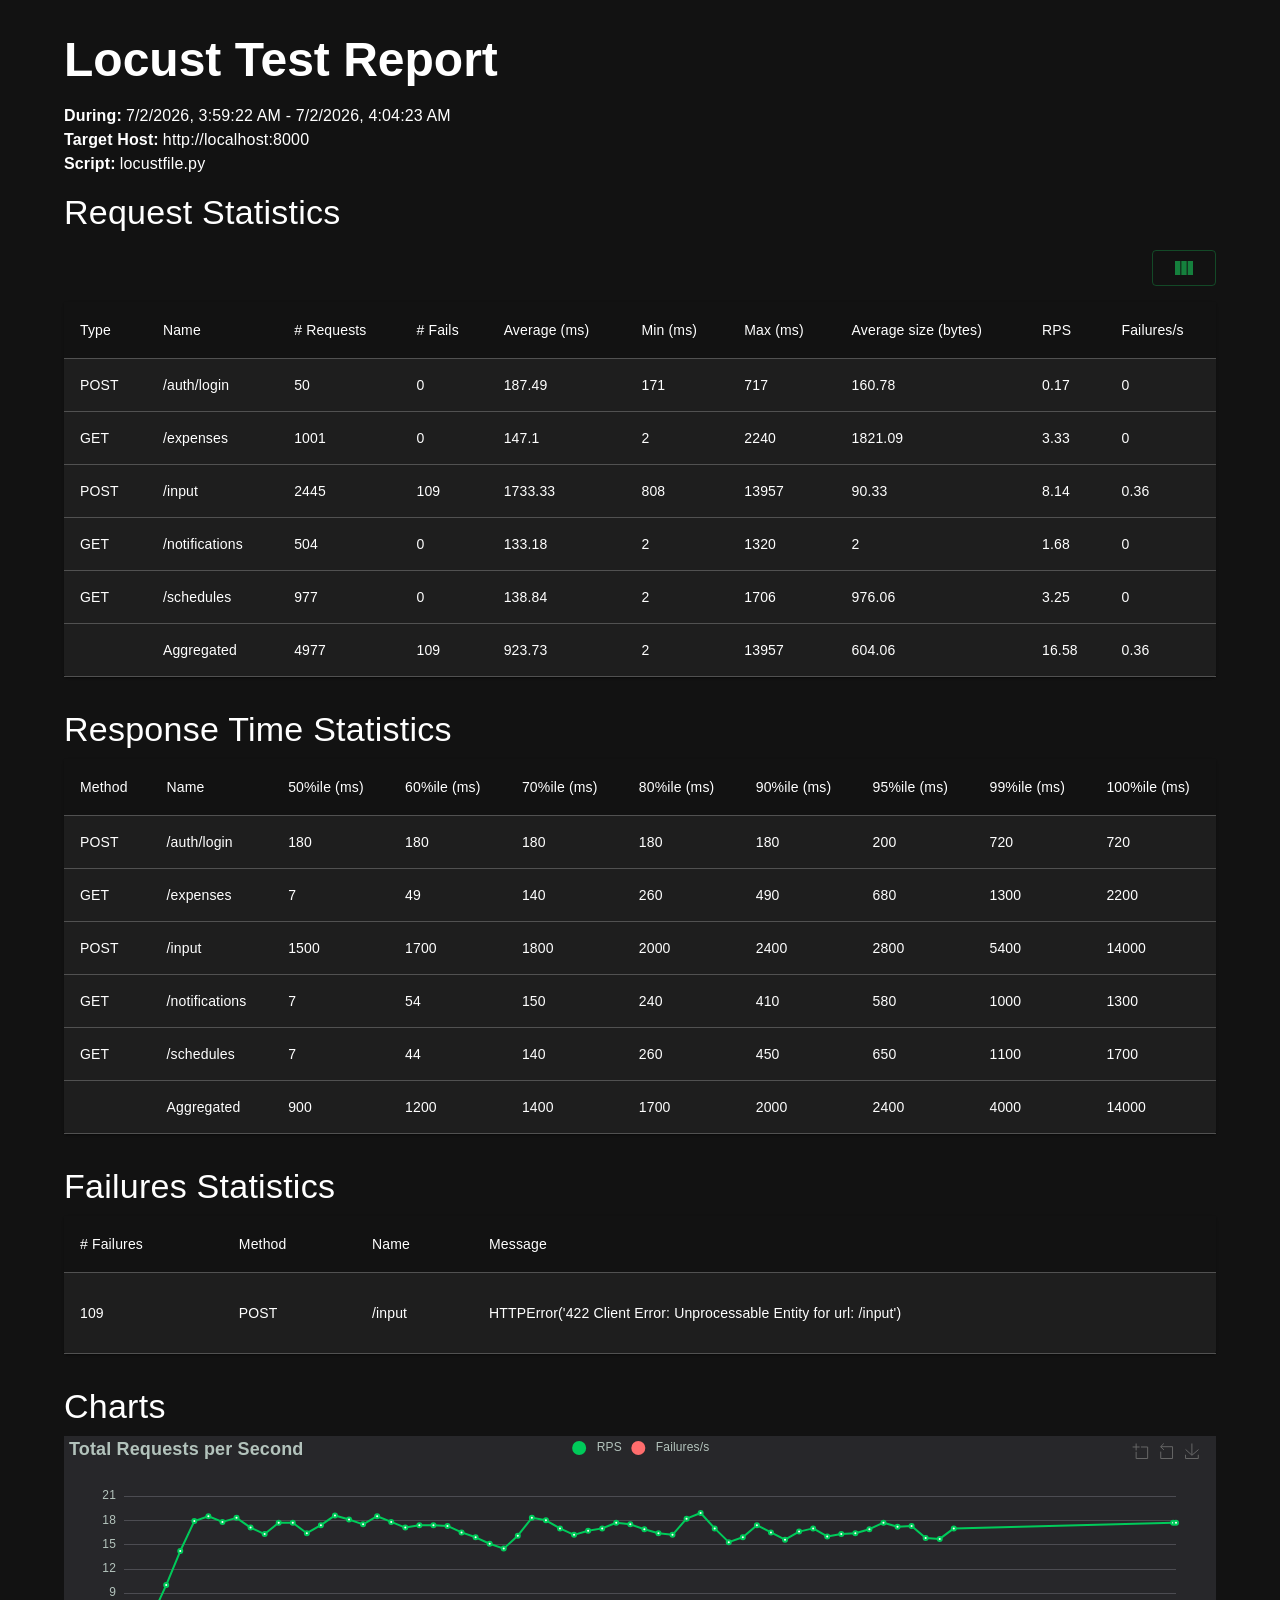
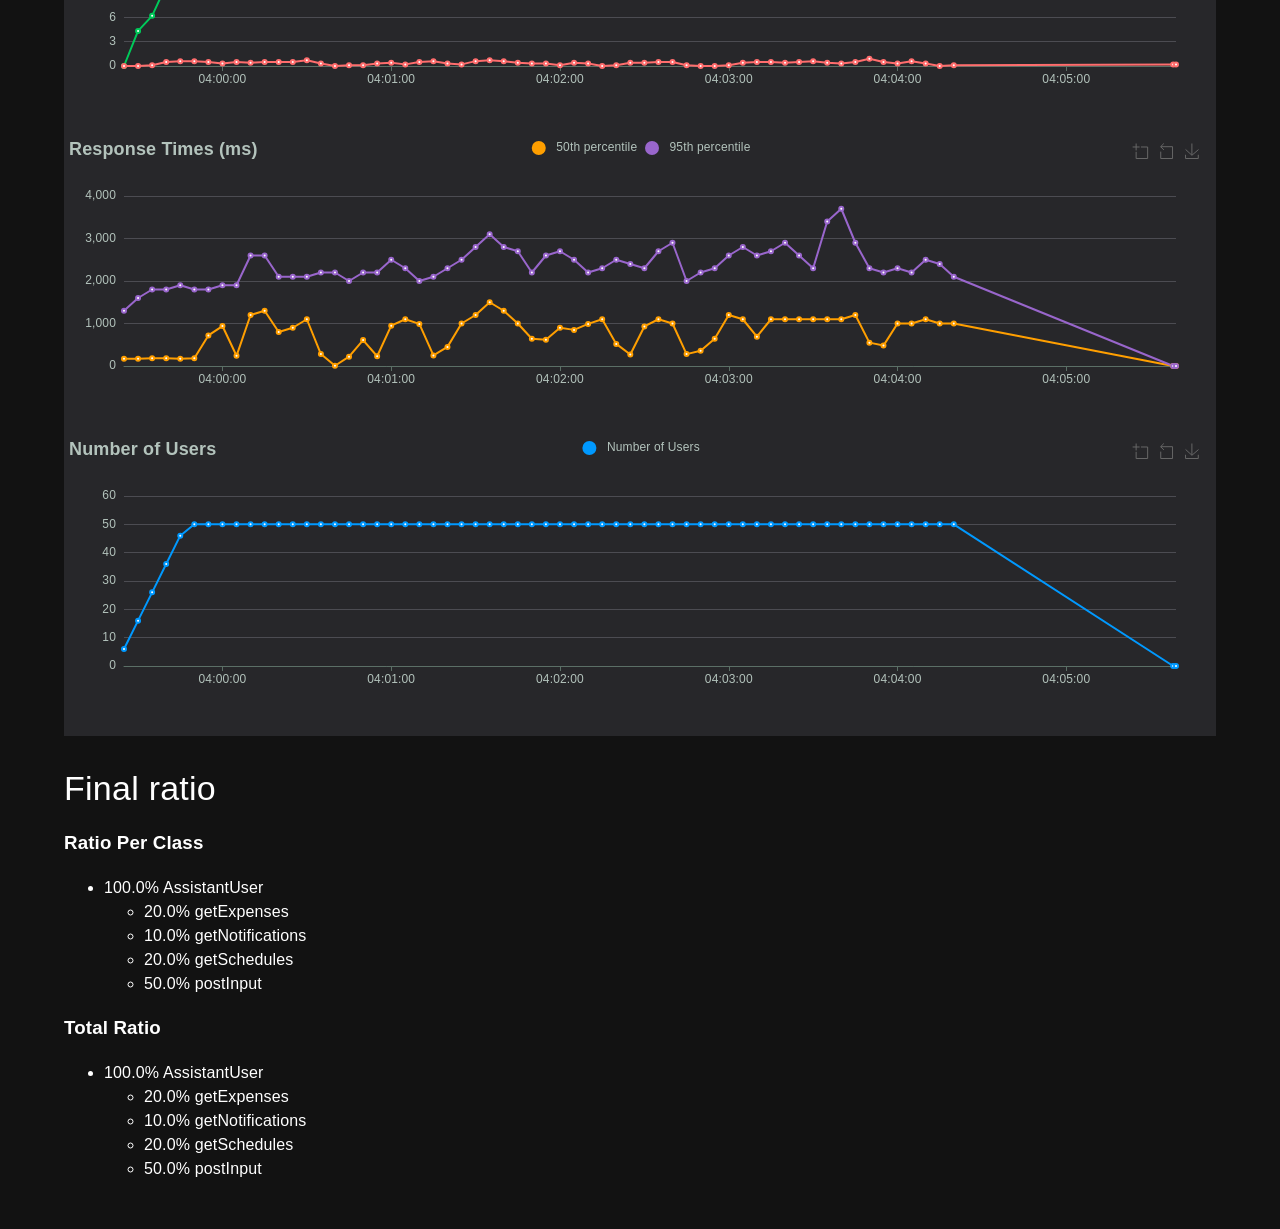
==== commit e52fbc05: "test: add baseline_random no_cache results and clean up test structure" ====
--- a/loadtest/results/baseline_random/no_cache/report.html
+++ b/loadtest/results/baseline_random/no_cache/report.html
@@ -241,7 +241,7 @@
     <div id="root"></div>
 
     <script>
-      window.templateArgs = {"end_time": "2026-07-02T03:27:14Z", "exceptions_statistics": [], "failures_statistics": [{"error": "HTTPError(\u0026#x27;422 Client Error: Unprocessable Entity for url: /input\u0026#x